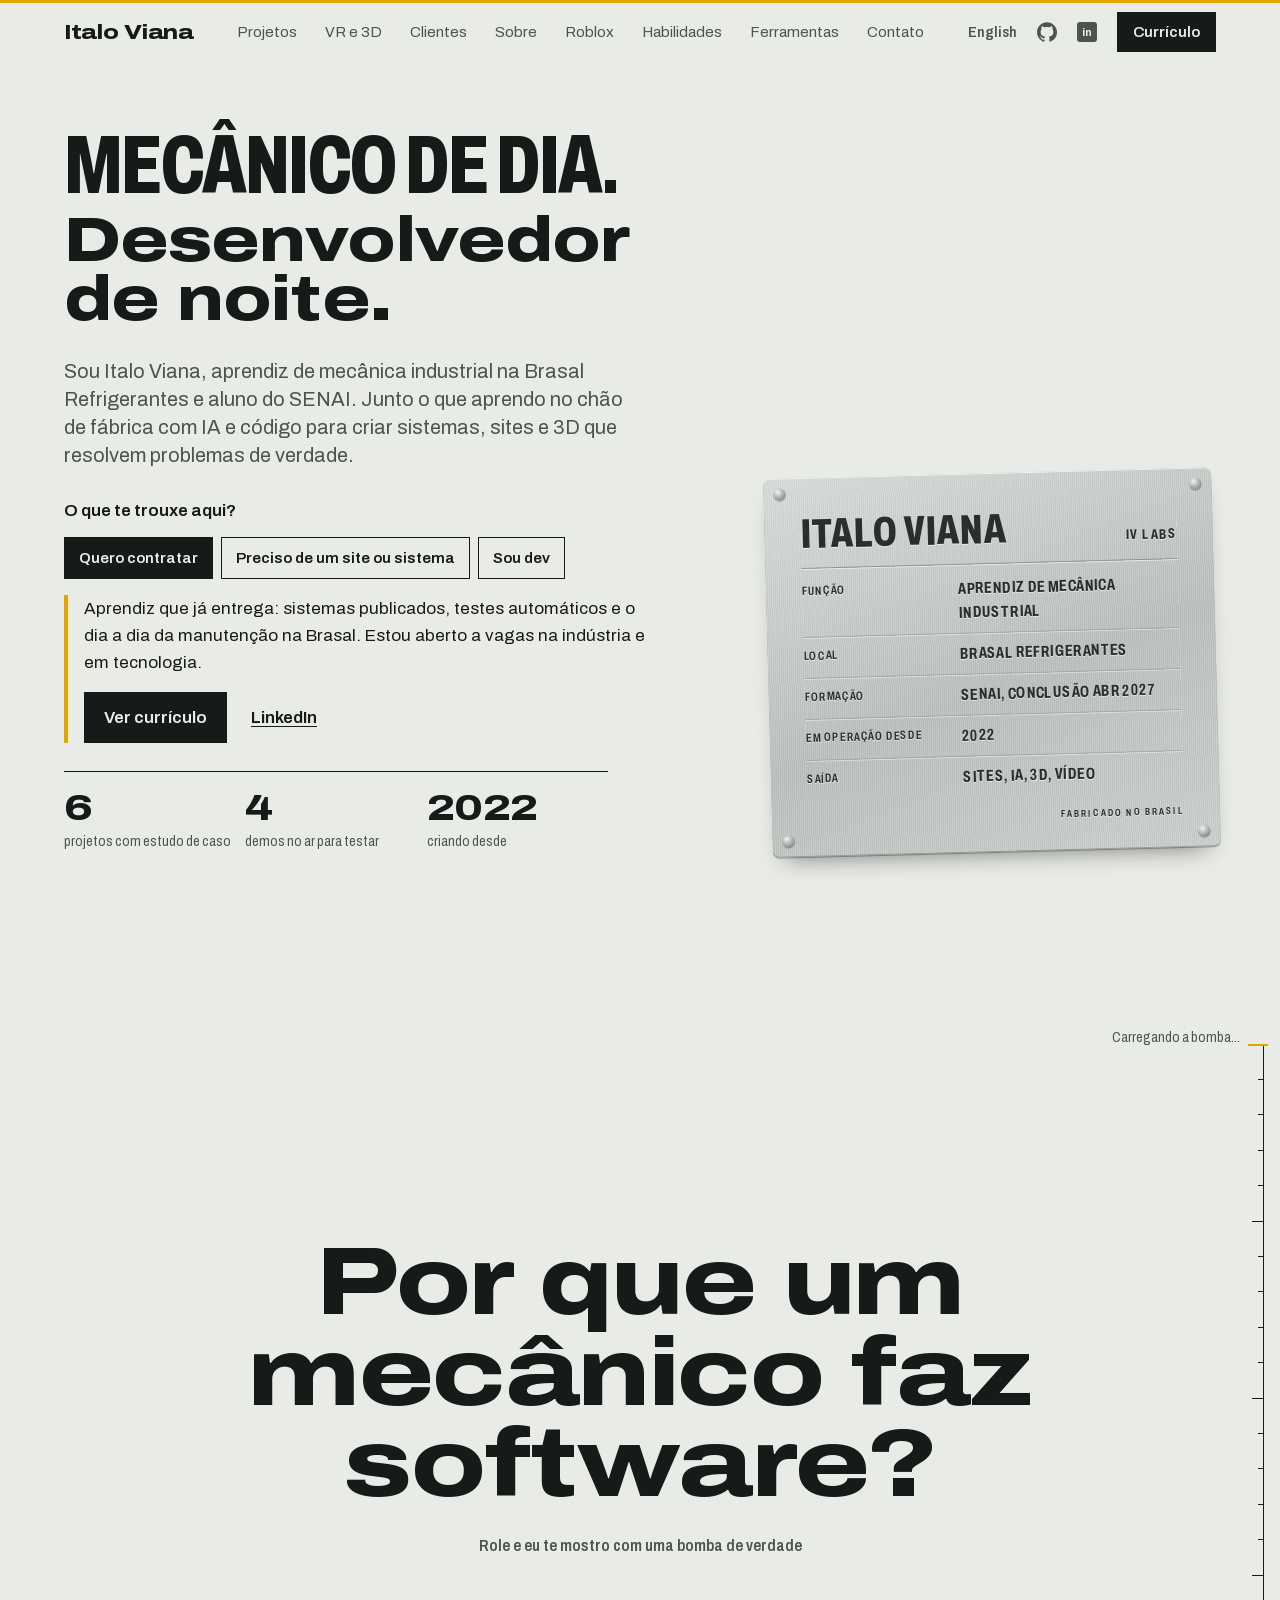
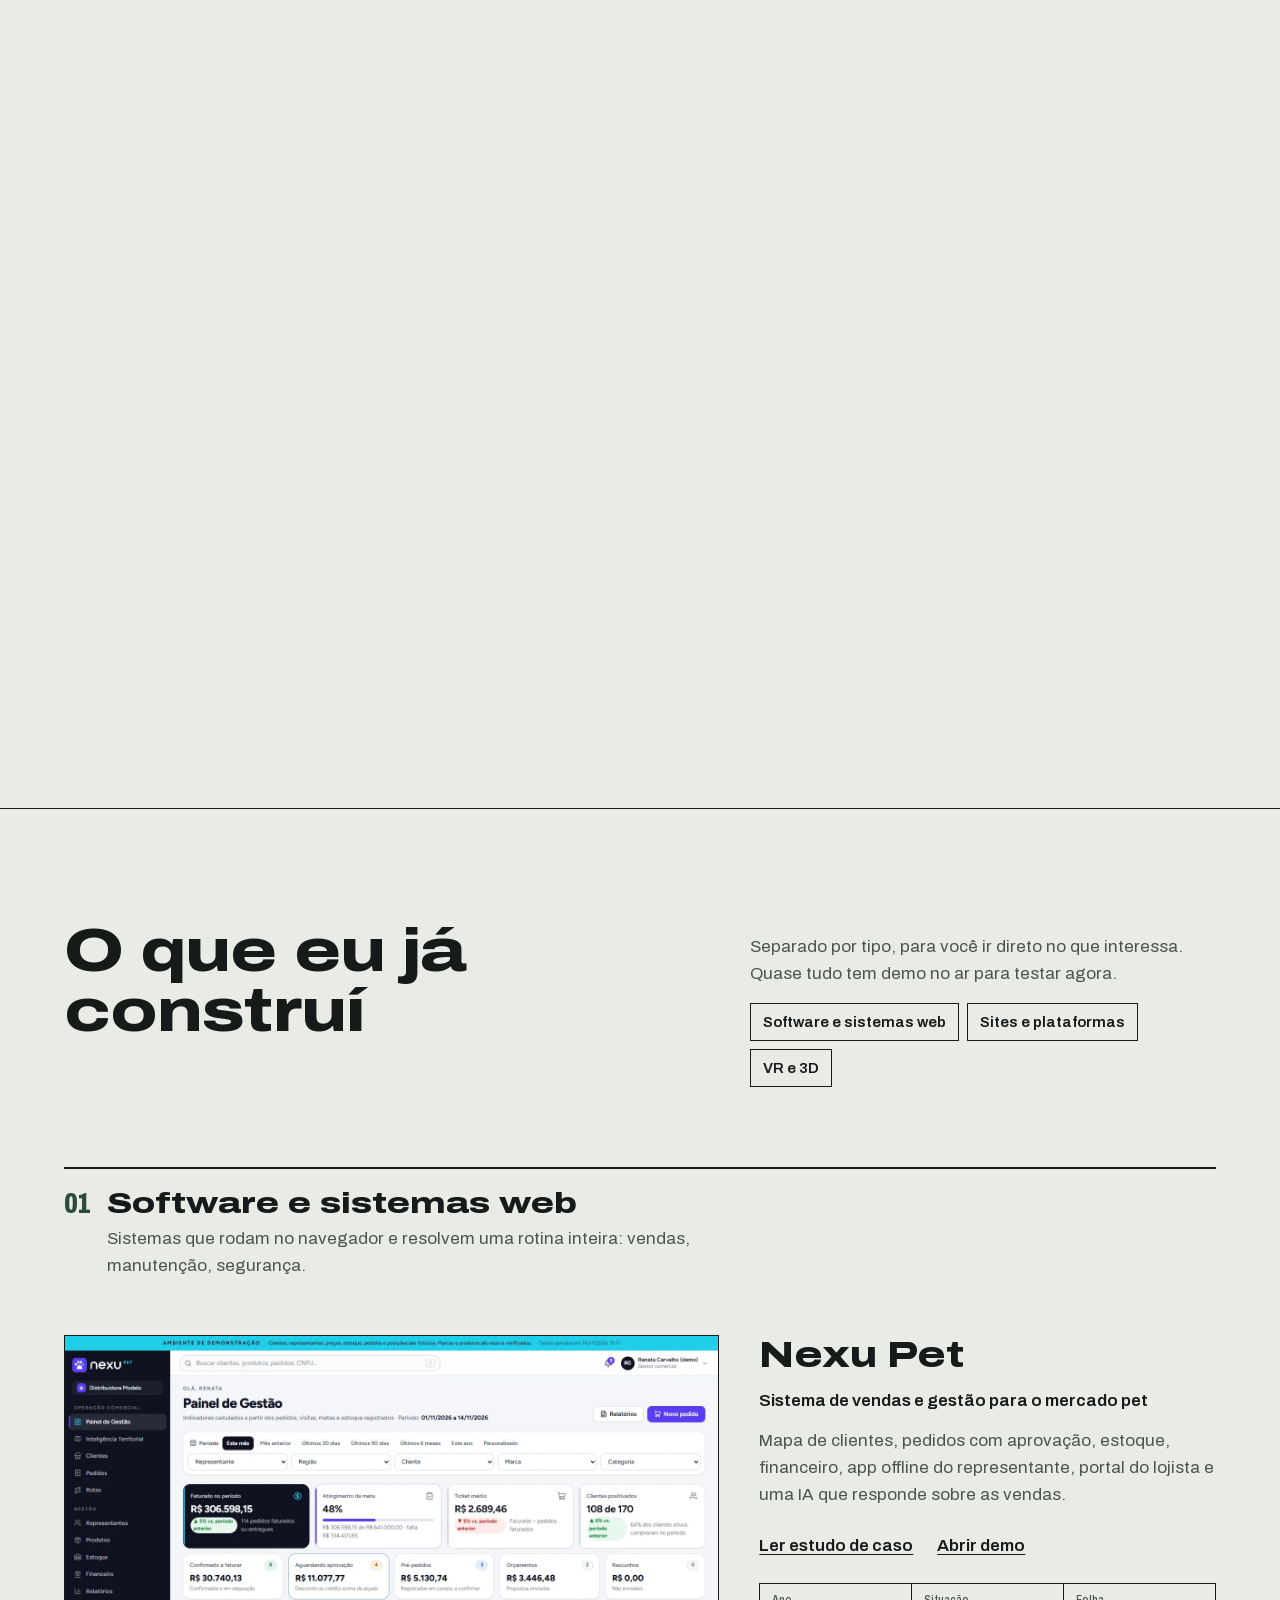
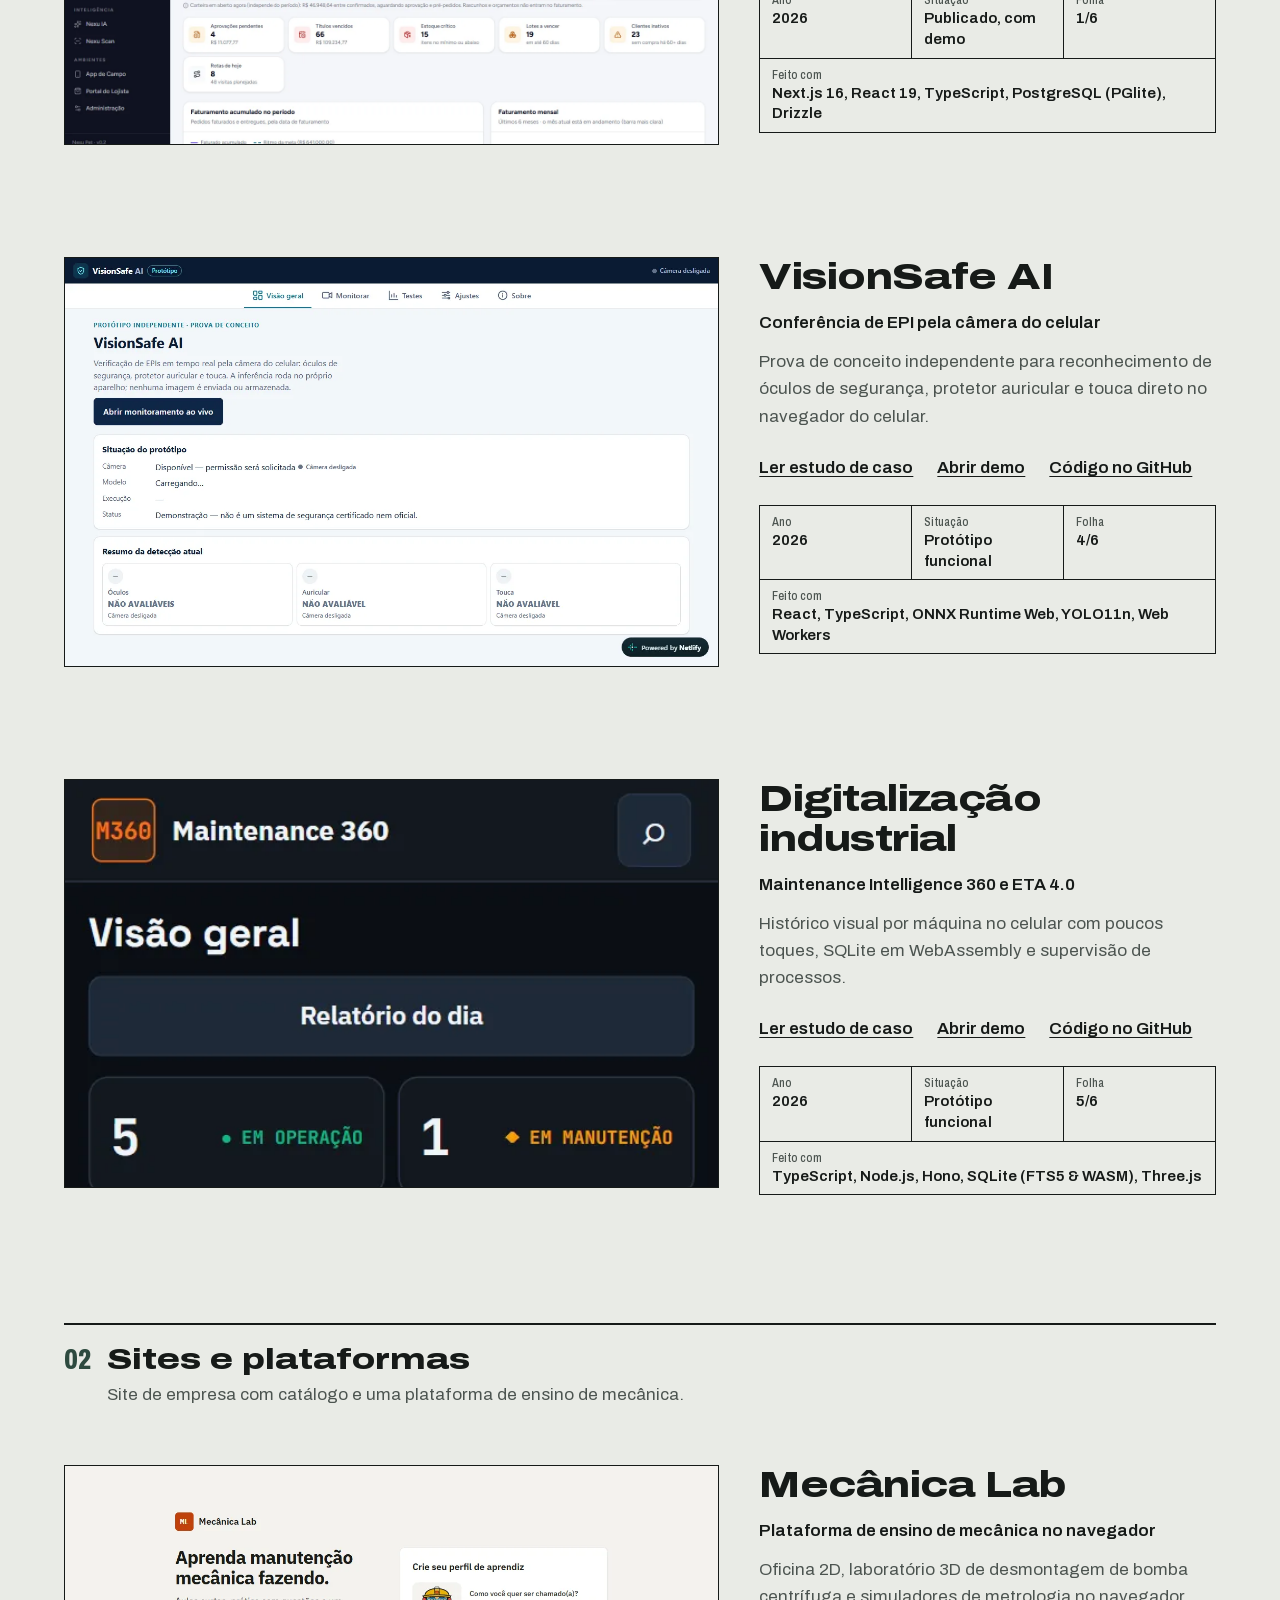
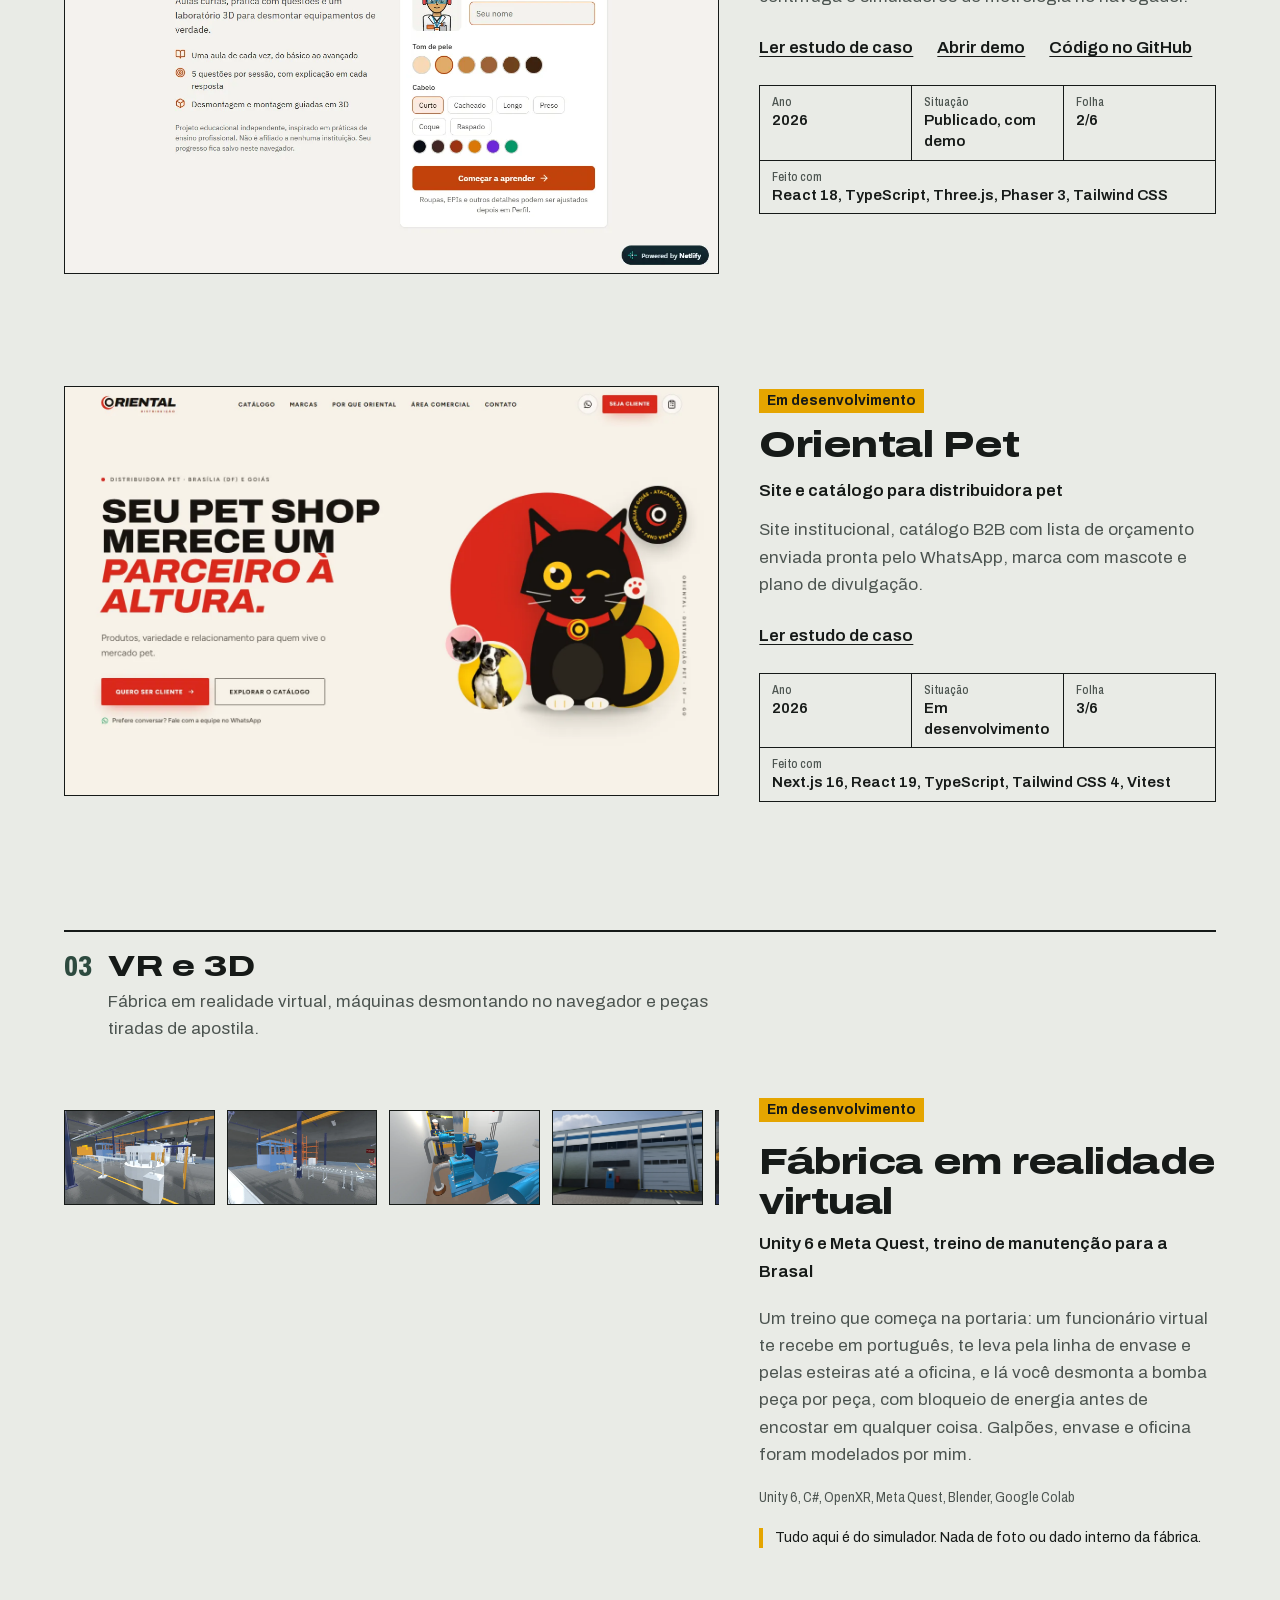
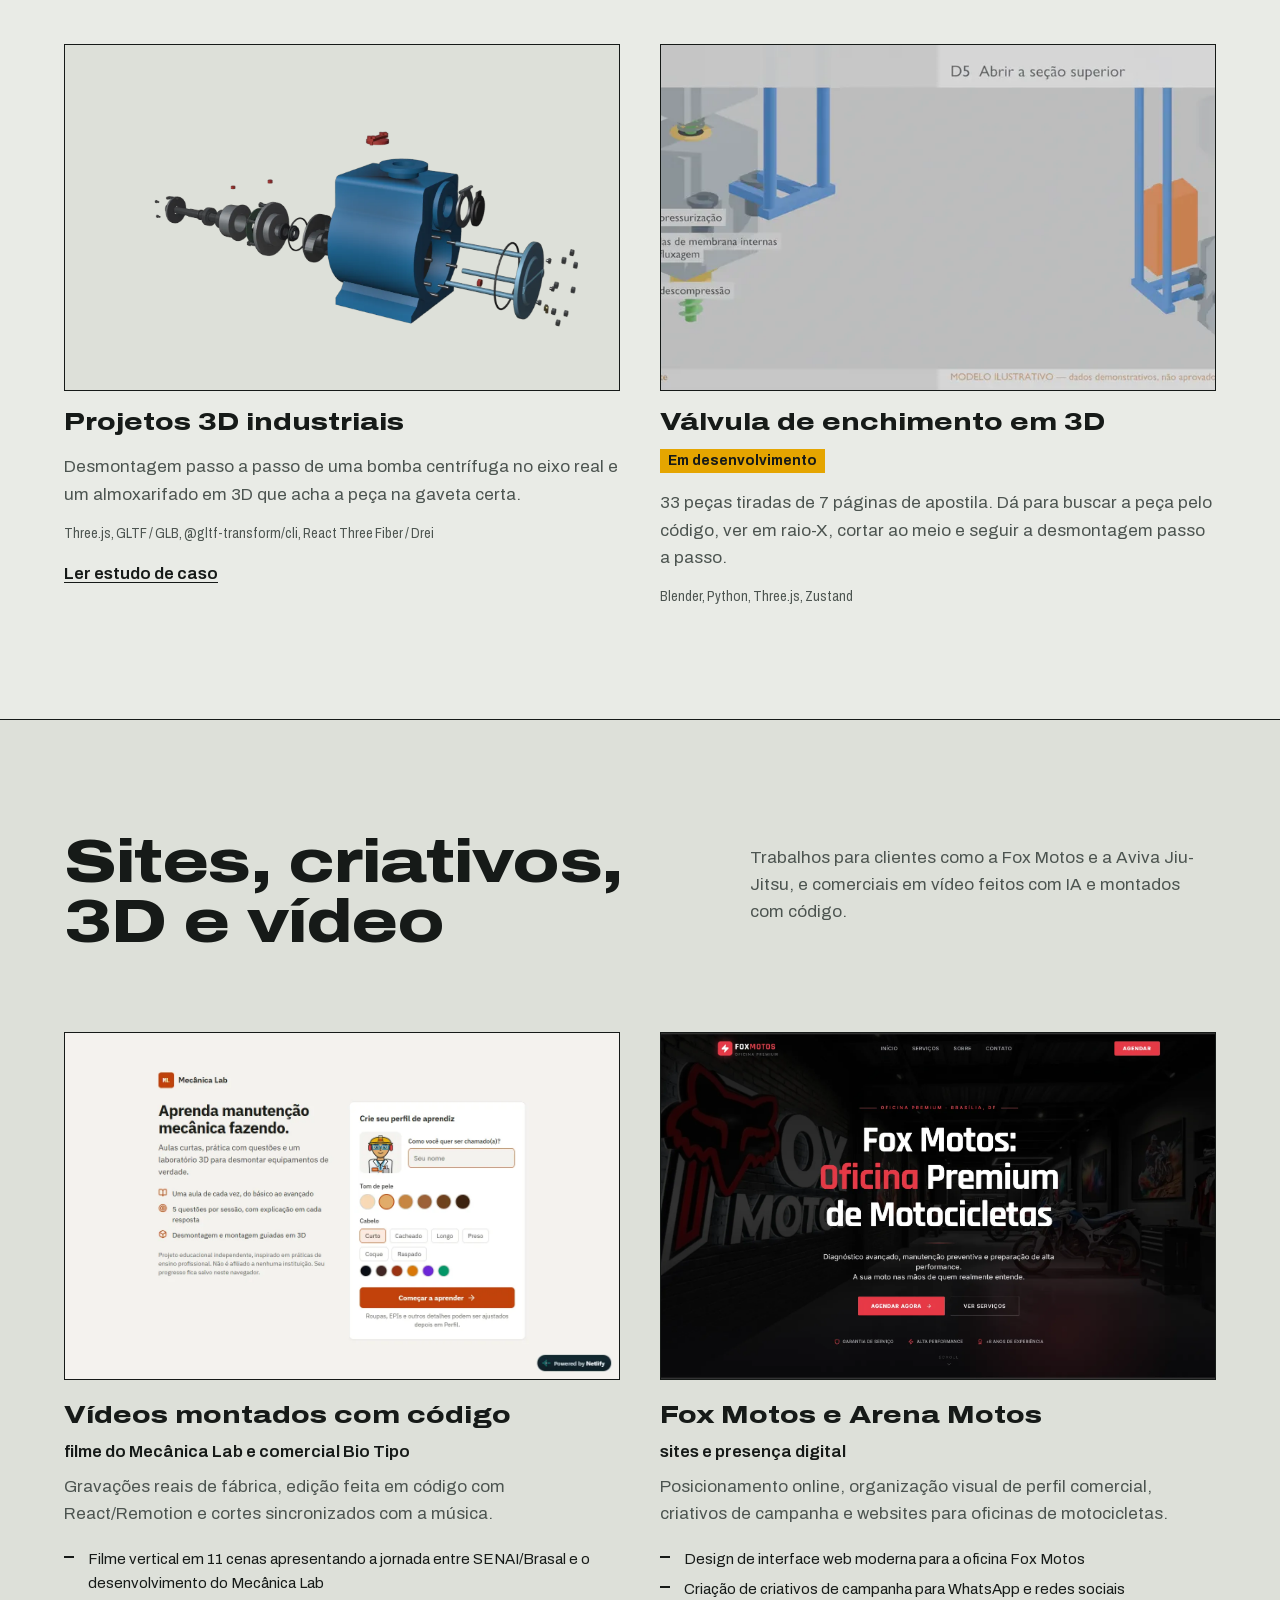
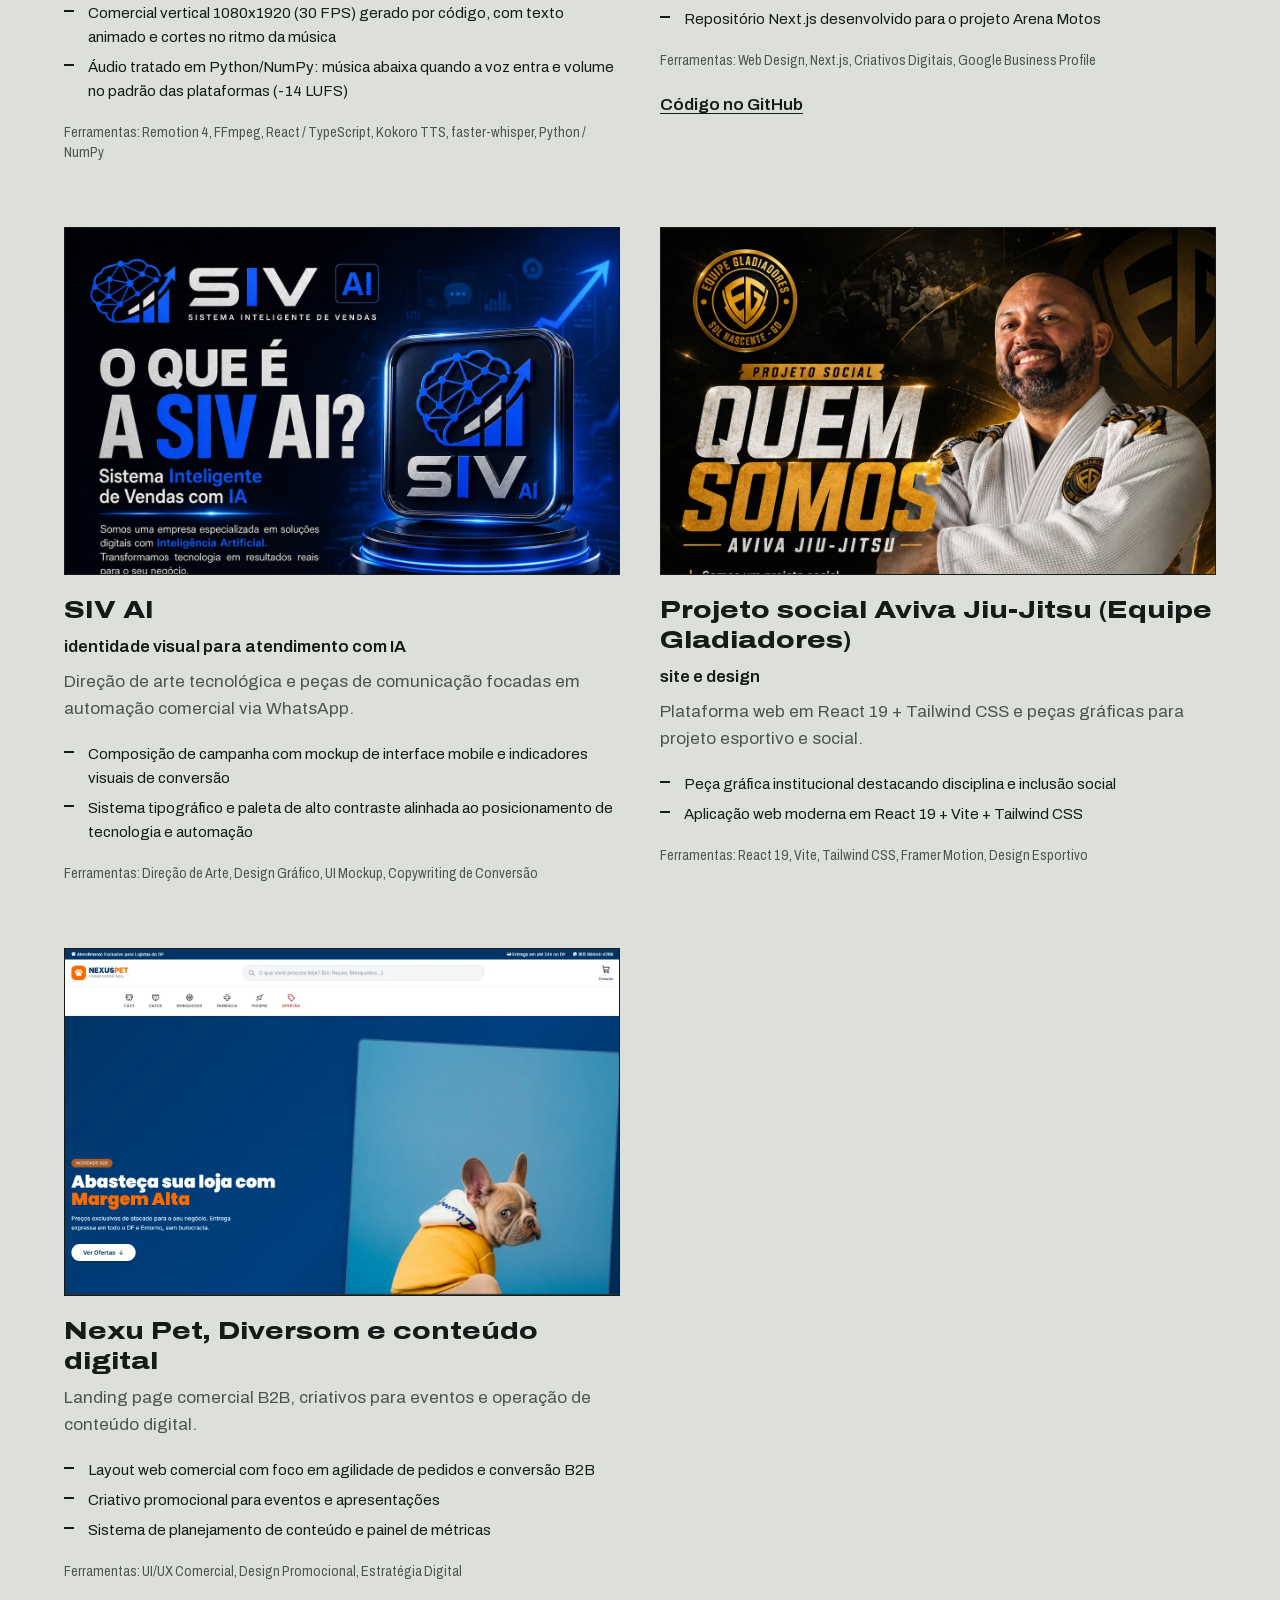
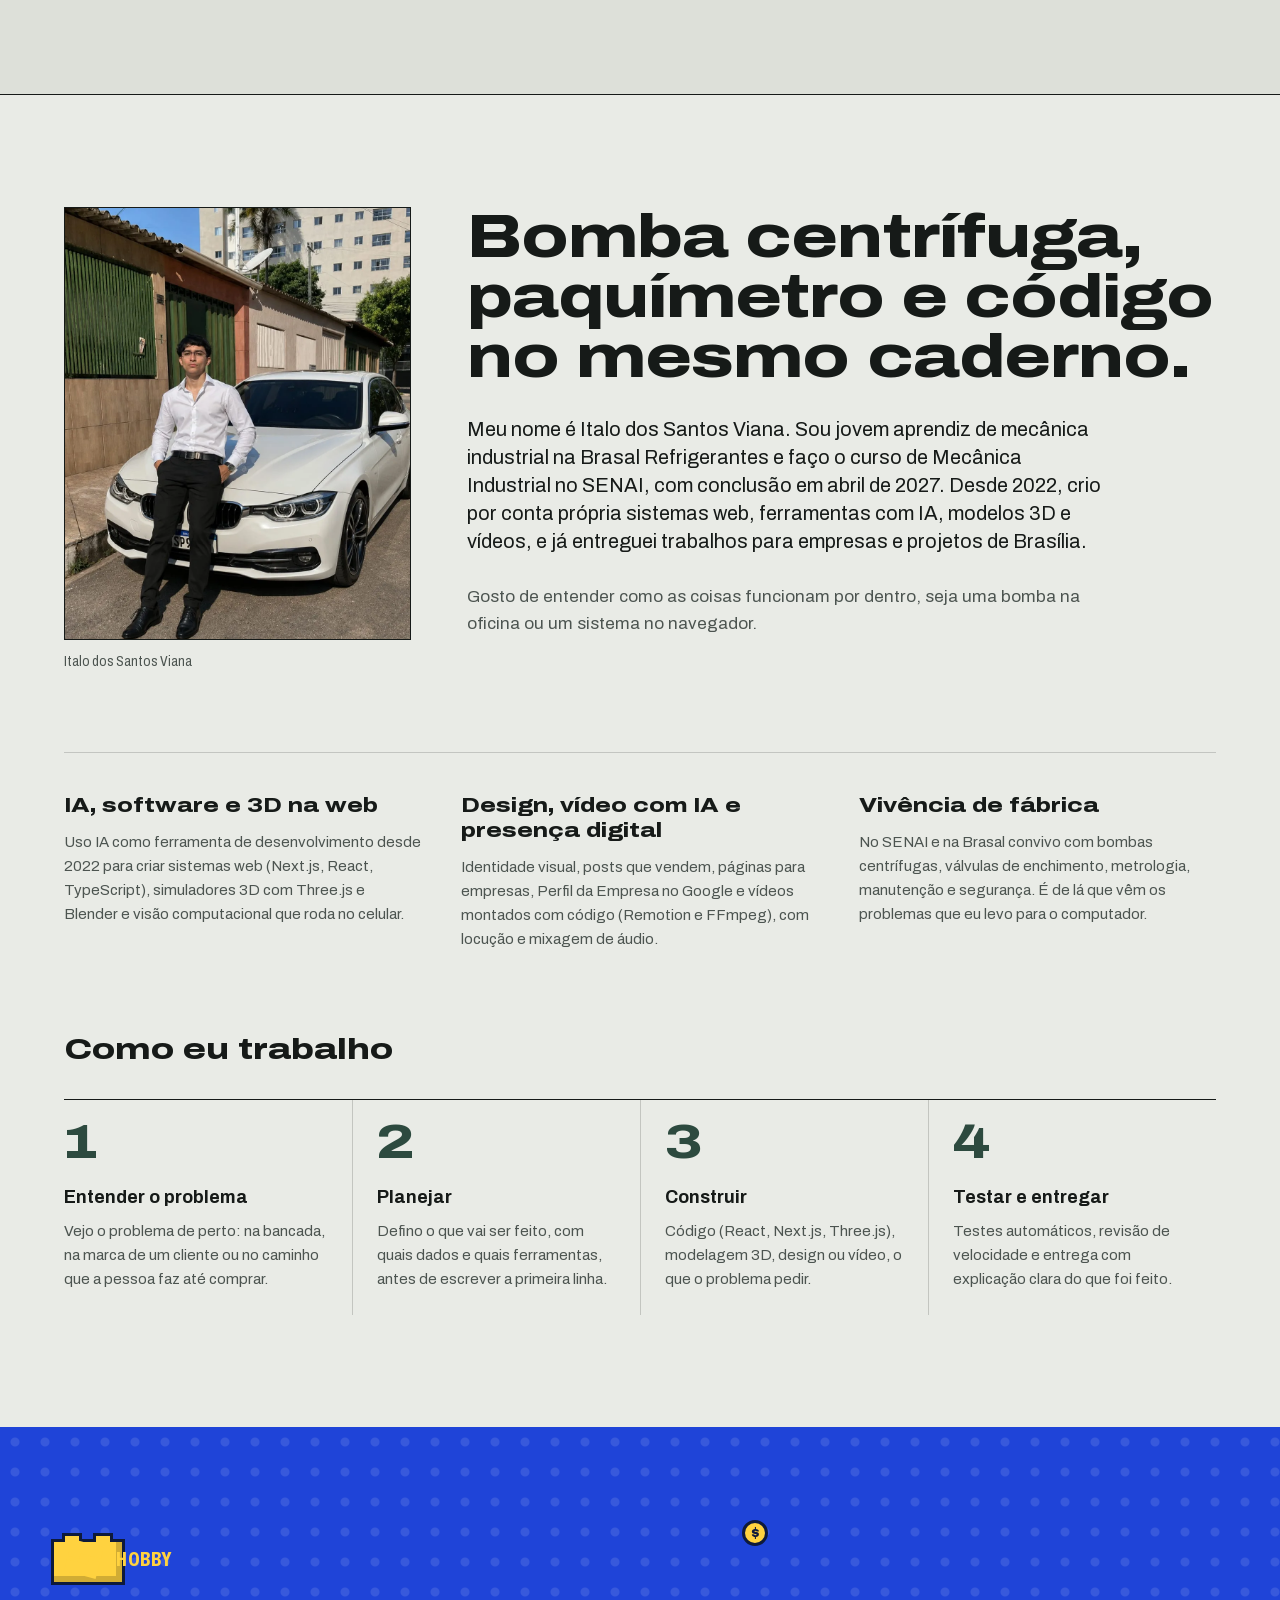
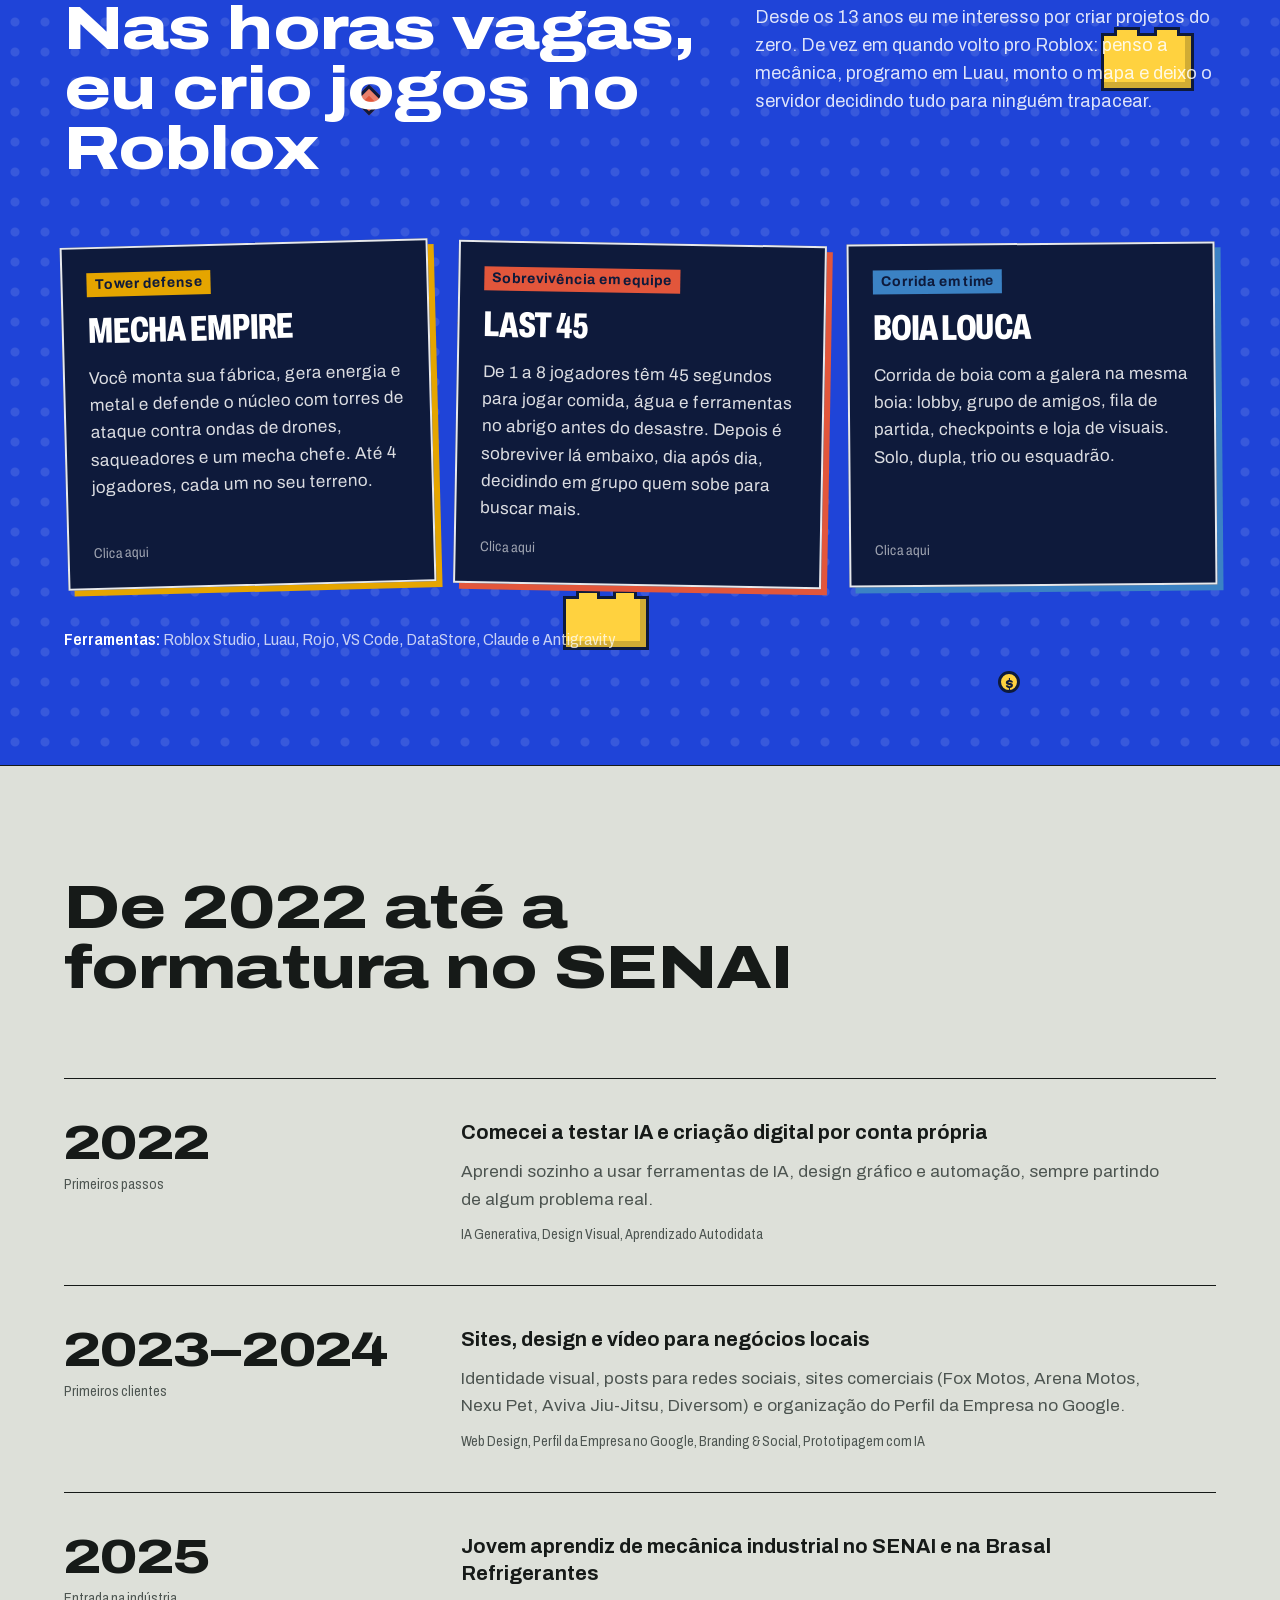
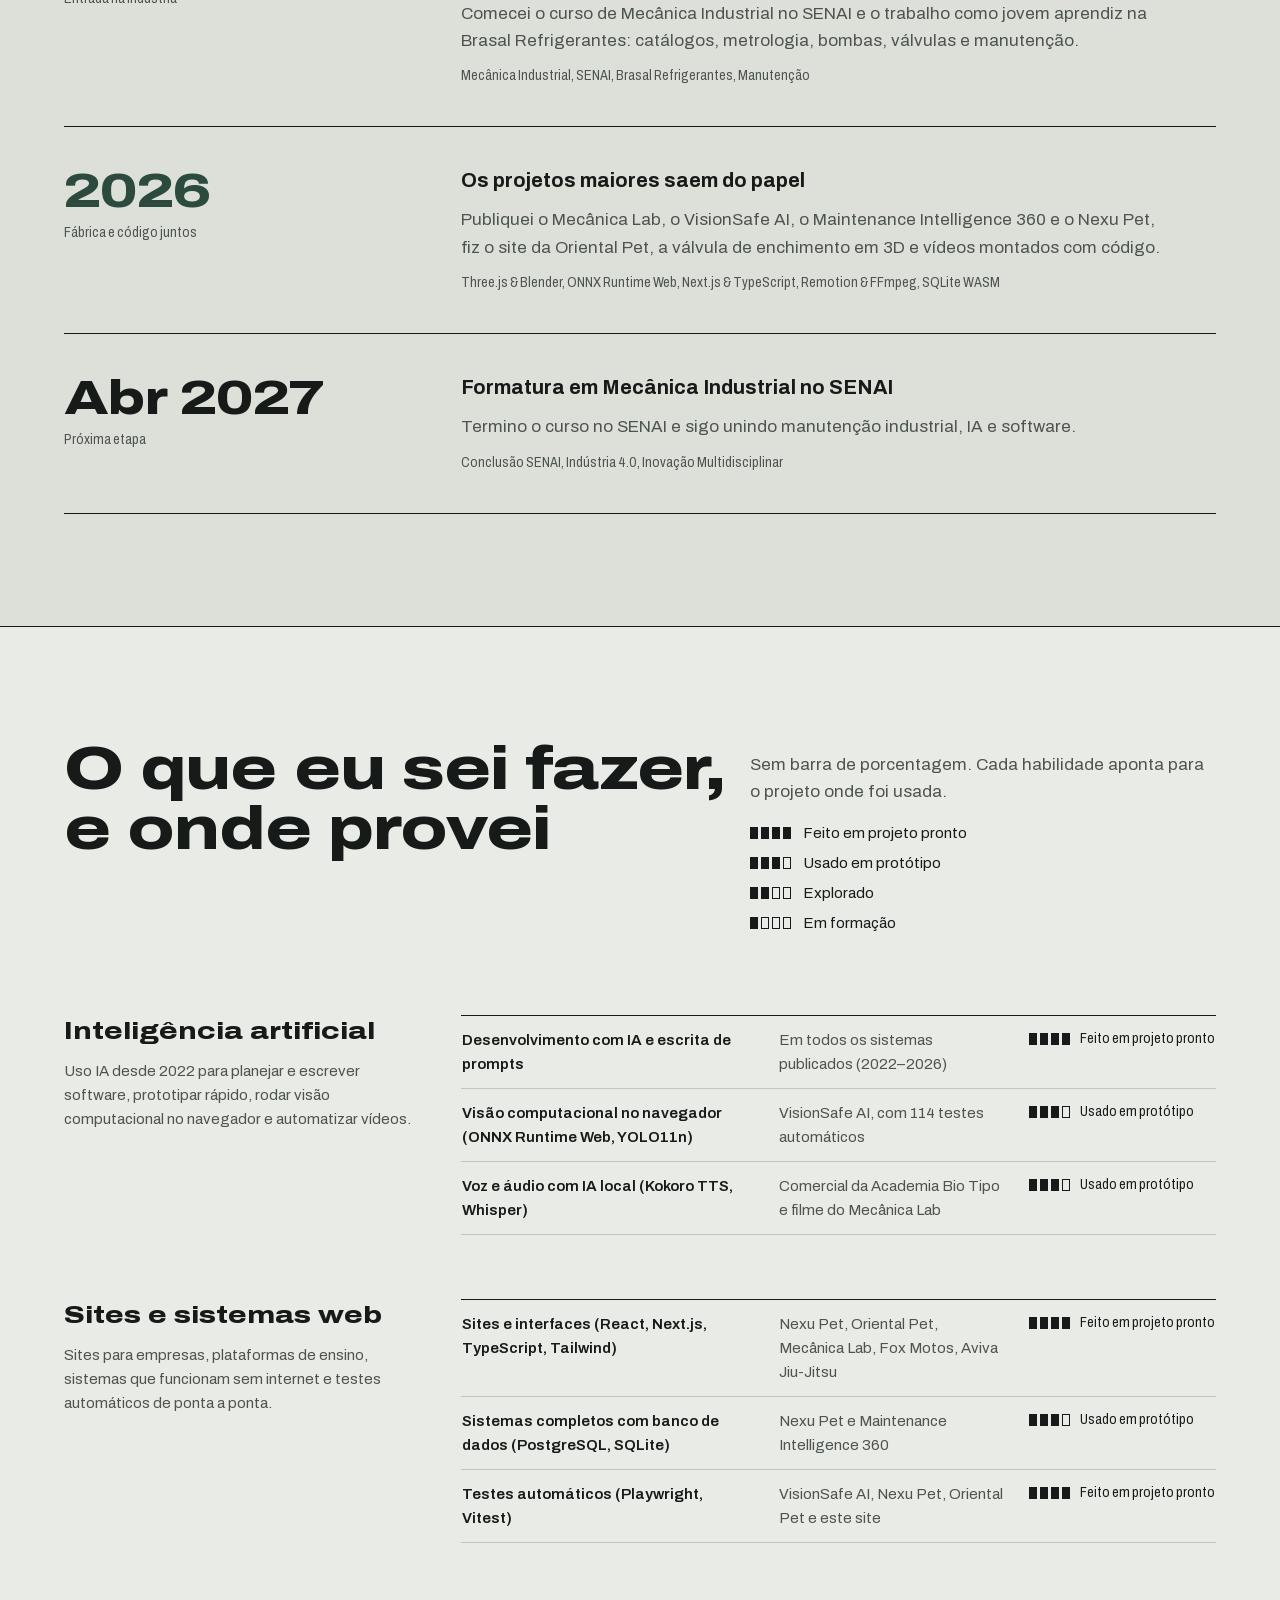
==== index.html @ 60bf9841 "Deploy updated site build" ====
<!DOCTYPE html><!--wz95c6F4EGuKxPForRuAi--><html lang="pt-BR" class="__variable_7347c0"><head><meta charSet="utf-8"/><meta name="viewport" content="width=device-width, initial-scale=1"/><link rel="stylesheet" href="/_next/static/css/90bb673c0cd36d2d.css" data-precedence="next"/><link rel="preload" as="script" fetchPriority="low" href="/_next/static/chunks/webpack-703e07dcef23033f.js"/><script src="/_next/static/chunks/4bd1b696-c023c6e3521b1417.js" async=""></script><script src="/_next/static/chunks/255-2005b055456c798b.js" async=""></script><script src="/_next/static/chunks/main-app-3931642fb47dfe8b.js" async=""></script><script src="/_next/static/chunks/619-ba102abea3e3d0e4.js" async=""></script><script src="/_next/static/chunks/977-298e4567cb476579.js" async=""></script><script src="/_next/static/chunks/751-5a8b7f997ed8f70d.js" async=""></script><script src="/_next/static/chunks/app/layout-9382f1e0d5095da2.js" async=""></script><script src="/_next/static/chunks/app/not-found-514bf6e9be1bebe1.js" async=""></script><script src="/_next/static/chunks/527-ffe8b170821d10bc.js" async=""></script><script src="/_next/static/chunks/101-3090c76a153515c5.js" async=""></script><script src="/_next/static/chunks/app/page-9afe7909604f0ca8.js" async=""></script><meta name="theme-color" content="#E9EBE6"/><title>Italo Viana | Mecânica industrial, sites, IA e 3D</title><meta name="description" content="Jovem aprendiz de mecânica industrial na Brasal Refrigerantes e aluno do SENAI. Faço sites, ferramentas com IA, modelos 3D e vídeos. Veja os projetos e fale comigo."/><meta name="author" content="Italo dos Santos Viana"/><meta name="keywords" content="Italo Viana,Italo dos Santos Viana,IV LABS,Mecânica Industrial,SENAI,Brasal Refrigerantes,Three.js,Inteligência Artificial,Visão Computacional,Mecânica Lab,VisionSafe AI,Maintenance Intelligence 360"/><meta name="creator" content="Italo dos Santos Viana"/><meta name="robots" content="index, follow"/><meta property="og:title" content="Italo Viana | Mecânico de dia. Desenvolvedor de noite."/><meta property="og:description" content="Aprendiz de mecânica industrial que faz sistemas, sites, ferramentas com IA e 3D para empresas."/><meta property="og:site_name" content="Italo Viana"/><meta property="og:locale" content="pt_BR"/><meta property="og:image:alt" content="Italo Viana: aprendo mecânica na fábrica e transformo o que vejo lá em software"/><meta property="og:image:type" content="image/png"/><meta property="og:image" content="https://italoviana.vercel.app/opengraph-image?8598667c0d716c56"/><meta property="og:image:width" content="1200"/><meta property="og:image:height" content="630"/><meta property="og:type" content="website"/><meta name="twitter:card" content="summary_large_image"/><meta name="twitter:title" content="Italo Viana"/><meta name="twitter:description" content="Aprendiz de mecânica industrial que faz sites, ferramentas com IA, modelos 3D e vídeos."/><meta name="twitter:image:alt" content="Italo Viana: aprendo mecânica na fábrica e transformo o que vejo lá em software"/><meta name="twitter:image:type" content="image/png"/><meta name="twitter:image" content="https://italoviana.vercel.app/opengraph-image?8598667c0d716c56"/><meta name="twitter:image:width" content="1200"/><meta name="twitter:image:height" content="630"/><link rel="icon" href="/icon?2bab8470f99845ff" type="image/png" sizes="32x32"/><script src="/_next/static/chunks/polyfills-42372ed130431b0a.js" noModule=""></script></head><body class="min-h-screen flex flex-col bg-paper text-ink antialiased"><div hidden=""><!--$--><!--/$--></div><script type="application/ld+json">{"@context":"https://schema.org","@type":"Person","name":"Italo dos Santos Viana","alternateName":"Italo Viana","jobTitle":"Jovem Aprendiz em Mecânica Industrial & Desenvolvedor de Projetos Independentes (IV LABS)","address":{"@type":"PostalAddress","addressCountry":"BR"},"sameAs":["https://www.linkedin.com/in/italo-viana-29924b376","https://github.com/italovienna-sketch"]}</script><a href="#main-content" class="sr-only focus:not-sr-only focus:fixed focus:top-4 focus:left-4 focus:z-[100] focus:px-4 focus:py-2 focus:bg-safety focus:text-ink focus:font-semibold">Pular para o conteúdo principal</a><div class="scroll-gauge" aria-hidden="true"></div><header class="fixed top-0 inset-x-0 z-50 no-print bg-paper transition-[border-color] duration-200 border-b border-transparent"><div class="max-w-page mx-auto px-5 sm:px-8 h-16 flex items-center justify-between gap-6"><a class="display text-lg sm:text-xl whitespace-nowrap" href="/">Italo Viana</a><nav aria-label="Navegação principal" class="hidden lg:flex items-center gap-5 xl:gap-7 text-[15px]"><a class="text-graphite hover:text-ink transition-colors" href="/#iv-labs">Projetos</a><a class="text-graphite hover:text-ink transition-colors" href="/#vr-3d">VR e 3D</a><a class="text-graphite hover:text-ink transition-colors" href="/#criativo">Clientes</a><a class="text-graphite hover:text-ink transition-colors" href="/#sobre">Sobre</a><a class="text-graphite hover:text-ink transition-colors" href="/#roblox">Roblox</a><a class="text-graphite hover:text-ink transition-colors" href="/#capacidades">Habilidades</a><a class="text-graphite hover:text-ink transition-colors" href="/#ferramentas">Ferramentas</a><a class="text-graphite hover:text-ink transition-colors" href="/#contato">Contato</a></nav><div class="hidden lg:flex items-center gap-5 text-[15px]"><button type="button" aria-label="Mudar idioma para Inglês" class="font-narrow font-semibold text-graphite hover:text-ink">English</button><a href="https://github.com/italovienna-sketch" target="_blank" rel="noopener noreferrer" aria-label="GitHub" title="GitHub" class="text-graphite hover:text-ink"><svg viewBox="0 0 24 24" aria-hidden="true" class="h-5 w-5 fill-current"><path d="M12 .297c-6.63 0-12 5.373-12 12 0 5.303 3.438 9.8 8.205 11.385.6.113.82-.258.82-.577 0-.285-.01-1.04-.015-2.04-3.338.724-4.042-1.61-4.042-1.61C4.422 18.07 3.633 17.7 3.633 17.7c-1.087-.744.084-.729.084-.729 1.205.084 1.838 1.236 1.838 1.236 1.07 1.835 2.809 1.305 3.495.998.108-.776.417-1.305.76-1.605-2.665-.3-5.466-1.332-5.466-5.93 0-1.31.465-2.38 1.235-3.22-.135-.303-.54-1.523.105-3.176 0 0 1.005-.322 3.3 1.23.96-.267 1.98-.399 3-.405 1.02.006 2.04.138 3 .405 2.28-1.552 3.285-1.23 3.285-1.23.645 1.653.24 2.873.12 3.176.765.84 1.23 1.91 1.23 3.22 0 4.61-2.805 5.625-5.475 5.92.42.36.81 1.096.81 2.22 0 1.606-.015 2.896-.015 3.286 0 .315.21.69.825.57C20.565 22.092 24 17.592 24 12.297c0-6.627-5.373-12-12-12"></path></svg></a><a href="https://www.linkedin.com/in/italo-viana-29924b376" target="_blank" rel="noopener noreferrer" aria-label="LinkedIn" title="LinkedIn" class="grid h-5 w-5 place-items-center rounded-[3px] bg-graphite hover:bg-ink text-paper font-bold text-[11px] leading-none">in</a><a class="px-4 py-2 bg-ink text-paper font-semibold hover:bg-machine transition-colors" href="/curriculo">Currículo</a></div><div class="flex lg:hidden items-center gap-4"><button type="button" aria-label="Mudar idioma para Inglês" class="font-narrow font-semibold text-sm text-graphite">EN</button><button type="button" aria-expanded="false" aria-label="Abrir menu" class="p-2 -mr-2"><svg xmlns="http://www.w3.org/2000/svg" width="24" height="24" viewBox="0 0 24 24" fill="none" stroke="currentColor" stroke-width="2" stroke-linecap="round" stroke-linejoin="round" class="lucide lucide-menu w-6 h-6"><line x1="4" x2="20" y1="12" y2="12"></line><line x1="4" x2="20" y1="6" y2="6"></line><line x1="4" x2="20" y1="18" y2="18"></line></svg></button></div></div></header><main id="main-content" class="flex-1"><section id="hero" aria-labelledby="hero-heading" class="pt-24 pb-16 sm:pt-32 sm:pb-24"><div class="max-w-page mx-auto px-5 sm:px-8 grid grid-cols-1 lg:grid-cols-12 gap-12 lg:gap-10 items-end"><div class="lg:col-span-7 space-y-7"><h1 id="hero-heading" class="elastic text-ink"><span class="sr-only">Mecânico de dia. Desenvolvedor de noite.</span><span aria-hidden="true" class="block font-stamp font-extrabold uppercase leading-[0.9] text-[3rem] sm:text-[4.6rem] lg:text-[5.2rem] tracking-tight"><span class="inline-block whitespace-nowrap"><span data-l="" data-base="68" data-peak="100">M</span><span data-l="" data-base="68" data-peak="100">e</span><span data-l="" data-base="68" data-peak="100">c</span><span data-l="" data-base="68" data-peak="100">â</span><span data-l="" data-base="68" data-peak="100">n</span><span data-l="" data-base="68" data-peak="100">i</span><span data-l="" data-base="68" data-peak="100">c</span><span data-l="" data-base="68" data-peak="100">o</span></span> <span class="inline-block whitespace-nowrap"><span data-l="" data-base="68" data-peak="100">d</span><span data-l="" data-base="68" data-peak="100">e</span></span> <span class="inline-block whitespace-nowrap"><span data-l="" data-base="68" data-peak="100">d</span><span data-l="" data-base="68" data-peak="100">i</span><span data-l="" data-base="68" data-peak="100">a</span><span data-l="" data-base="68" data-peak="100">.</span></span></span><span aria-hidden="true" class="block display text-[1.95rem] min-[400px]:text-[2.2rem] sm:text-[3.6rem] lg:text-[3.9rem] mt-2"><span class="inline-block whitespace-nowrap"><span data-l="" data-base="125" data-peak="80">D</span><span data-l="" data-base="125" data-peak="80">e</span><span data-l="" data-base="125" data-peak="80">s</span><span data-l="" data-base="125" data-peak="80">e</span><span data-l="" data-base="125" data-peak="80">n</span><span data-l="" data-base="125" data-peak="80">v</span><span data-l="" data-base="125" data-peak="80">o</span><span data-l="" data-base="125" data-peak="80">l</span><span data-l="" data-base="125" data-peak="80">v</span><span data-l="" data-base="125" data-peak="80">e</span><span data-l="" data-base="125" data-peak="80">d</span><span data-l="" data-base="125" data-peak="80">o</span><span data-l="" data-base="125" data-peak="80">r</span></span> <span class="inline-block whitespace-nowrap"><span data-l="" data-base="125" data-peak="80">d</span><span data-l="" data-base="125" data-peak="80">e</span></span> <span class="inline-block whitespace-nowrap"><span data-l="" data-base="125" data-peak="80">n</span><span data-l="" data-base="125" data-peak="80">o</span><span data-l="" data-base="125" data-peak="80">i</span><span data-l="" data-base="125" data-peak="80">t</span><span data-l="" data-base="125" data-peak="80">e</span><span data-l="" data-base="125" data-peak="80">.</span></span></span></h1><p class="text-lg sm:text-xl text-graphite max-w-[36rem]">Sou Italo Viana, aprendiz de mecânica industrial na Brasal Refrigerantes e aluno do SENAI. Junto o que aprendo no chão de fábrica com IA e código para criar sistemas, sites e 3D que resolvem problemas de verdade.</p><div><p id="audience-label" class="font-semibold mb-3">O que te trouxe aqui?</p><div role="tablist" aria-labelledby="audience-label" class="flex flex-wrap gap-2"><button type="button" role="tab" id="aud-tab-hire" aria-selected="true" aria-controls="aud-panel" tabindex="0" class="px-3.5 py-2 border border-ink text-[15px] font-semibold transition-colors bg-ink text-paper">Quero contratar</button><button type="button" role="tab" id="aud-tab-build" aria-selected="false" aria-controls="aud-panel" tabindex="-1" class="px-3.5 py-2 border border-ink text-[15px] font-semibold transition-colors hover:bg-paper-2">Preciso de um site ou sistema</button><button type="button" role="tab" id="aud-tab-dev" aria-selected="false" aria-controls="aud-panel" tabindex="-1" class="px-3.5 py-2 border border-ink text-[15px] font-semibold transition-colors hover:bg-paper-2">Sou dev</button></div><div id="aud-panel" role="tabpanel" aria-labelledby="aud-tab-hire" class="mt-4 border-l-4 border-safety pl-4 animate-fadeIn"><p class="max-w-[36rem]">Aprendiz que já entrega: sistemas publicados, testes automáticos e o dia a dia da manutenção na Brasal. Estou aberto a vagas na indústria e em tecnologia.</p><div class="mt-4 flex flex-wrap items-center gap-x-6 gap-y-3"><a href="/curriculo" class="px-5 py-3 bg-ink text-paper font-semibold hover:bg-machine transition-colors">Ver currículo</a><a href="https://www.linkedin.com/in/italo-viana-29924b376" target="_blank" rel="noopener noreferrer" class="link font-semibold">LinkedIn</a></div></div></div><dl class="grid grid-cols-3 max-w-[34rem] border-t border-ink pt-4"><div class="pr-3"><dt class="sr-only">projetos com estudo de caso</dt><dd class="display text-3xl sm:text-4xl">6</dd><dd class="font-narrow text-sm text-graphite leading-snug mt-1">projetos com estudo de caso</dd></div><div class="pr-3"><dt class="sr-only">demos no ar para testar</dt><dd class="display text-3xl sm:text-4xl">4</dd><dd class="font-narrow text-sm text-graphite leading-snug mt-1">demos no ar para testar</dd></div><div class="pr-3"><dt class="sr-only">criando desde</dt><dd class="display text-3xl sm:text-4xl">2022</dd><dd class="font-narrow text-sm text-graphite leading-snug mt-1">criando desde</dd></div></dl></div><div class="lg:col-span-5 max-w-md w-full lg:justify-self-end pt-40 lg:pt-0"><div class="animate-plate relative"><div class="absolute right-2 bottom-[calc(100%-8px)] h-[190px] w-[175px] sm:h-[220px] sm:w-[200px] z-10"><div class="relative h-full w-full [&amp;&gt;canvas]:block"><p role="status" aria-live="polite" class="absolute bottom-[62%] right-[78%] w-44 sm:w-56 bg-paper border border-ink px-3 py-2 text-sm font-semibold leading-snug transition-opacity duration-200 opacity-0 pointer-events-none"><span aria-hidden="true" class="absolute -right-[7px] bottom-3 h-3 w-3 rotate-45 border-r border-t border-ink bg-paper"></span></p></div></div><div class="nameplate px-6 pt-7 pb-6 sm:px-9 sm:pt-9 sm:pb-7" role="img" aria-label="Placa de identificação: Italo Viana, aprendiz de mecânica industrial na Brasal Refrigerantes, SENAI com conclusão em abril de 2027, fazendo projetos desde 2022."><span class="rivet top-2.5 left-2.5"></span><span class="rivet top-2.5 right-2.5"></span><span class="rivet bottom-2.5 left-2.5"></span><span class="rivet bottom-2.5 right-2.5"></span><div class="engraved uppercase" aria-hidden="true"><div class="flex items-baseline justify-between gap-4 pb-3 border-b border-[#8f9692] shadow-[0_1px_0_rgba(255,255,255,0.6)]"><span class="font-stamp font-extrabold text-[2.1rem] sm:text-[2.6rem] leading-none tracking-wide">Italo Viana</span><span class="font-stamp font-bold text-sm tracking-widest">IV Labs</span></div><dl class="pt-1"><div class="grid grid-cols-[7.5rem_1fr] sm:grid-cols-[9rem_1fr] gap-3 py-2 border-b border-[#a3a9a6] shadow-[0_1px_0_rgba(255,255,255,0.45)] last:border-0 last:shadow-none"><dt class="font-stamp text-[11px] sm:text-xs font-semibold tracking-wider pt-0.5">Função</dt><dd class="font-stamp text-sm sm:text-base font-bold tracking-wide">Aprendiz de mecânica industrial</dd></div><div class="grid grid-cols-[7.5rem_1fr] sm:grid-cols-[9rem_1fr] gap-3 py-2 border-b border-[#a3a9a6] shadow-[0_1px_0_rgba(255,255,255,0.45)] last:border-0 last:shadow-none"><dt class="font-stamp text-[11px] sm:text-xs font-semibold tracking-wider pt-0.5">Local</dt><dd class="font-stamp text-sm sm:text-base font-bold tracking-wide">Brasal Refrigerantes</dd></div><div class="grid grid-cols-[7.5rem_1fr] sm:grid-cols-[9rem_1fr] gap-3 py-2 border-b border-[#a3a9a6] shadow-[0_1px_0_rgba(255,255,255,0.45)] last:border-0 last:shadow-none"><dt class="font-stamp text-[11px] sm:text-xs font-semibold tracking-wider pt-0.5">Formação</dt><dd class="font-stamp text-sm sm:text-base font-bold tracking-wide">SENAI, conclusão abr 2027</dd></div><div class="grid grid-cols-[7.5rem_1fr] sm:grid-cols-[9rem_1fr] gap-3 py-2 border-b border-[#a3a9a6] shadow-[0_1px_0_rgba(255,255,255,0.45)] last:border-0 last:shadow-none"><dt class="font-stamp text-[11px] sm:text-xs font-semibold tracking-wider pt-0.5">Em operação desde</dt><dd class="font-stamp text-sm sm:text-base font-bold tracking-wide">2022</dd></div><div class="grid grid-cols-[7.5rem_1fr] sm:grid-cols-[9rem_1fr] gap-3 py-2 border-b border-[#a3a9a6] shadow-[0_1px_0_rgba(255,255,255,0.45)] last:border-0 last:shadow-none"><dt class="font-stamp text-[11px] sm:text-xs font-semibold tracking-wider pt-0.5">Saída</dt><dd class="font-stamp text-sm sm:text-base font-bold tracking-wide">Sites, IA, 3D, vídeo</dd></div></dl><div class="pt-3 font-stamp text-[10px] font-semibold tracking-[0.2em] text-right">Fabricado no Brasil</div></div></div></div></div></div></section><section id="inicio" aria-labelledby="story-heading" class="relative" style="height:340svh"><div class="sticky top-0 h-[100svh] w-full overflow-hidden"><div aria-hidden="true" class="absolute inset-3 sm:inset-6 border border-ink opacity-0 bg-[linear-gradient(rgba(22,26,24,0.07)_1px,transparent_1px),linear-gradient(90deg,rgba(22,26,24,0.07)_1px,transparent_1px)] bg-[size:28px_28px]"></div><div class="absolute inset-0 flex flex-col items-center justify-center px-5 text-center pointer-events-none select-none z-20 origin-center"><h2 id="story-heading" class="display text-[12vw] sm:text-[7.5vw] max-w-[14ch]">Por que um mecânico faz software?</h2><span class="mt-6 font-narrow font-semibold text-sm sm:text-base text-graphite">Role e eu te mostro com uma bomba de verdade</span></div><div aria-hidden="true" class="absolute inset-0 z-10 [&amp;&gt;canvas]:block"></div><div aria-hidden="true" class="group absolute inset-0 z-20 pointer-events-none"><div class="absolute left-0 top-0 invisible"><span class="absolute -left-1 -top-1 h-2 w-2 rounded-full bg-safety ring-2 ring-ink"></span><span class="absolute bg-ink left-0 bottom-0 h-10 w-px group-data-[portrait=true]:bottom-auto group-data-[portrait=true]:top-0 group-data-[portrait=true]:h-px group-data-[portrait=true]:w-8"></span><span class="absolute whitespace-nowrap bg-paper px-1.5 py-0.5 border border-ink text-xs sm:text-sm font-semibold left-1.5 bottom-8 group-data-[portrait=true]:bottom-auto group-data-[portrait=true]:left-8 group-data-[portrait=true]:top-0 group-data-[portrait=true]:-translate-y-1/2">Carcaça voluta</span></div><div class="absolute left-0 top-0 invisible"><span class="absolute -left-1 -top-1 h-2 w-2 rounded-full bg-safety ring-2 ring-ink"></span><span class="absolute bg-ink left-0 top-0 h-10 w-px group-data-[portrait=true]:top-0 group-data-[portrait=true]:right-0 group-data-[portrait=true]:left-auto group-data-[portrait=true]:h-px group-data-[portrait=true]:w-8"></span><span class="absolute whitespace-nowrap bg-paper px-1.5 py-0.5 border border-ink text-xs sm:text-sm font-semibold left-1.5 top-8 group-data-[portrait=true]:left-auto group-data-[portrait=true]:right-8 group-data-[portrait=true]:top-0 group-data-[portrait=true]:-translate-y-1/2">Rotor</span></div><div class="absolute left-0 top-0 invisible"><span class="absolute -left-1 -top-1 h-2 w-2 rounded-full bg-safety ring-2 ring-ink"></span><span class="absolute bg-ink left-0 bottom-0 h-10 w-px group-data-[portrait=true]:bottom-auto group-data-[portrait=true]:top-0 group-data-[portrait=true]:h-px group-data-[portrait=true]:w-8"></span><span class="absolute whitespace-nowrap bg-paper px-1.5 py-0.5 border border-ink text-xs sm:text-sm font-semibold left-1.5 bottom-8 group-data-[portrait=true]:bottom-auto group-data-[portrait=true]:left-8 group-data-[portrait=true]:top-0 group-data-[portrait=true]:-translate-y-1/2">Selo mecânico</span></div><div class="absolute left-0 top-0 invisible"><span class="absolute -left-1 -top-1 h-2 w-2 rounded-full bg-safety ring-2 ring-ink"></span><span class="absolute bg-ink left-0 top-0 h-10 w-px group-data-[portrait=true]:top-0 group-data-[portrait=true]:right-0 group-data-[portrait=true]:left-auto group-data-[portrait=true]:h-px group-data-[portrait=true]:w-8"></span><span class="absolute whitespace-nowrap bg-paper px-1.5 py-0.5 border border-ink text-xs sm:text-sm font-semibold left-1.5 top-8 group-data-[portrait=true]:left-auto group-data-[portrait=true]:right-8 group-data-[portrait=true]:top-0 group-data-[portrait=true]:-translate-y-1/2">Cavalete de mancal</span></div><div class="absolute left-0 top-0 invisible"><span class="absolute -left-1 -top-1 h-2 w-2 rounded-full bg-safety ring-2 ring-ink"></span><span class="absolute bg-ink left-0 bottom-0 h-10 w-px group-data-[portrait=true]:bottom-auto group-data-[portrait=true]:top-0 group-data-[portrait=true]:h-px group-data-[portrait=true]:w-8"></span><span class="absolute whitespace-nowrap bg-paper px-1.5 py-0.5 border border-ink text-xs sm:text-sm font-semibold left-1.5 bottom-8 group-data-[portrait=true]:bottom-auto group-data-[portrait=true]:left-8 group-data-[portrait=true]:top-0 group-data-[portrait=true]:-translate-y-1/2">Eixo</span></div><div class="absolute left-0 top-0 invisible"><span class="absolute -left-1 -top-1 h-2 w-2 rounded-full bg-safety ring-2 ring-ink"></span><span class="absolute bg-ink left-0 top-0 h-10 w-px group-data-[portrait=true]:top-0 group-data-[portrait=true]:right-0 group-data-[portrait=true]:left-auto group-data-[portrait=true]:h-px group-data-[portrait=true]:w-8"></span><span class="absolute whitespace-nowrap bg-paper px-1.5 py-0.5 border border-ink text-xs sm:text-sm font-semibold left-1.5 top-8 group-data-[portrait=true]:left-auto group-data-[portrait=true]:right-8 group-data-[portrait=true]:top-0 group-data-[portrait=true]:-translate-y-1/2">Cubo do acoplamento</span></div></div><div class="absolute z-30 left-5 right-5 bottom-6 sm:left-10 sm:bottom-10 sm:right-auto sm:w-[30rem]"><p class="absolute bottom-0 left-0 right-0 invisible bg-paper border-l-4 border-safety px-4 py-3 font-wide font-bold text-lg sm:text-2xl leading-tight">Na Brasal aprendi que toda máquina tem uma ordem certa para ser desmontada.</p><p class="absolute bottom-0 left-0 right-0 invisible bg-paper border-l-4 border-safety px-4 py-3 font-wide font-bold text-lg sm:text-2xl leading-tight">Primeiro saem os parafusos da carcaça.</p><p class="absolute bottom-0 left-0 right-0 invisible bg-paper border-l-4 border-safety px-4 py-3 font-wide font-bold text-lg sm:text-2xl leading-tight">Depois a carcaça, o rotor, a junta e o selo mecânico.</p><p class="absolute bottom-0 left-0 right-0 invisible bg-paper border-l-4 border-safety px-4 py-3 font-wide font-bold text-lg sm:text-2xl leading-tight">Por último o eixo, com os rolamentos e o acoplamento.</p><p class="absolute bottom-0 left-0 right-0 invisible bg-paper border-l-4 border-safety px-4 py-3 font-wide font-bold text-lg sm:text-2xl leading-tight">Com software eu faço igual: desmonto o problema até entender cada peça.</p><p class="absolute bottom-0 left-0 right-0 invisible bg-paper border-l-4 border-safety px-4 py-3 font-wide font-bold text-lg sm:text-2xl leading-tight">Depois monto a solução. Foi assim que nasceram os projetos aqui embaixo.</p></div><div class="absolute z-30 right-5 bottom-28 sm:right-10 sm:bottom-10 w-[17rem] sm:w-[20rem] bg-paper invisible opacity-0"><dl class="grid grid-cols-3 border-l border-t border-ink text-[15px]"><div class="border-r border-b border-ink px-3 py-2 col-span-3"><dt class="font-narrow text-xs font-medium text-graphite">Desenho</dt><dd class="font-semibold leading-snug">Bomba centrífuga</dd></div><div class="border-r border-b border-ink px-3 py-2 "><dt class="font-narrow text-xs font-medium text-graphite">Projeto</dt><dd class="font-semibold leading-snug">Mecânica Lab</dd></div><div class="border-r border-b border-ink px-3 py-2 "><dt class="font-narrow text-xs font-medium text-graphite">Autor</dt><dd class="font-semibold leading-snug">Italo Viana</dd></div><div class="border-r border-b border-ink px-3 py-2 "><dt class="font-narrow text-xs font-medium text-graphite">Ano</dt><dd class="font-semibold leading-snug">2026</dd></div></dl></div><div aria-hidden="true" class="absolute z-30 right-2 sm:right-4 top-24 bottom-24 w-3 hidden sm:block"><div class="absolute inset-y-0 right-0 w-px bg-ink"></div><div class="absolute right-0 h-px bg-ink" style="top:0%;width:12px"></div><div class="absolute right-0 h-px bg-ink" style="top:5%;width:6px"></div><div class="absolute right-0 h-px bg-ink" style="top:10%;width:6px"></div><div class="absolute right-0 h-px bg-ink" style="top:15%;width:6px"></div><div class="absolute right-0 h-px bg-ink" style="top:20%;width:6px"></div><div class="absolute right-0 h-px bg-ink" style="top:25%;width:12px"></div><div class="absolute right-0 h-px bg-ink" style="top:30%;width:6px"></div><div class="absolute right-0 h-px bg-ink" style="top:35%;width:6px"></div><div class="absolute right-0 h-px bg-ink" style="top:40%;width:6px"></div><div class="absolute right-0 h-px bg-ink" style="top:45%;width:6px"></div><div class="absolute right-0 h-px bg-ink" style="top:50%;width:12px"></div><div class="absolute right-0 h-px bg-ink" style="top:55%;width:6px"></div><div class="absolute right-0 h-px bg-ink" style="top:60%;width:6px"></div><div class="absolute right-0 h-px bg-ink" style="top:65%;width:6px"></div><div class="absolute right-0 h-px bg-ink" style="top:70%;width:6px"></div><div class="absolute right-0 h-px bg-ink" style="top:75%;width:12px"></div><div class="absolute right-0 h-px bg-ink" style="top:80%;width:6px"></div><div class="absolute right-0 h-px bg-ink" style="top:85%;width:6px"></div><div class="absolute right-0 h-px bg-ink" style="top:90%;width:6px"></div><div class="absolute right-0 h-px bg-ink" style="top:95%;width:6px"></div><div class="absolute right-0 h-px bg-ink" style="top:100%;width:12px"></div><div class="absolute -right-1 top-0 h-0.5 w-5 bg-safety will-change-transform"></div></div><p class="absolute z-30 top-20 right-5 sm:right-10 font-narrow text-sm text-graphite">Carregando a bomba…</p><p class="sr-only">Animação: a bomba centrífuga que Italo modelou no Blender para o Mecânica Lab, projeto feito a partir do SENAI, é desmontada peça por peça na ordem real da manutenção e vira um desenho técnico.</p></div></section><section id="iv-labs" aria-labelledby="ivlabs-heading" class="border-t border-ink"><div class="max-w-page mx-auto px-5 sm:px-8 py-20 sm:py-28"><div class="grid grid-cols-1 lg:grid-cols-12 gap-6 mb-16 sm:mb-20"><h2 id="ivlabs-heading" class="display text-4xl sm:text-6xl lg:col-span-7">O que eu já construí</h2><div class="lg:col-span-5 lg:pt-3 max-w-[34rem] space-y-4"><p class="text-graphite">Separado por tipo, para você ir direto no que interessa. Quase tudo tem demo no ar para testar agora.</p><nav aria-label="Tipos de projeto" class="flex flex-wrap gap-2 text-[15px] font-semibold"><a href="#software" class="px-3 py-1.5 border border-ink hover:bg-ink hover:text-paper transition-colors">Software e sistemas web</a><a href="#sites" class="px-3 py-1.5 border border-ink hover:bg-ink hover:text-paper transition-colors">Sites e plataformas</a><a href="#vr-3d" class="px-3 py-1.5 border border-ink hover:bg-ink hover:text-paper transition-colors">VR e 3D</a></nav></div></div><div class="space-y-24 sm:space-y-32"><div id="software" class="scroll-mt-24"><div class="grid grid-cols-[auto_1fr] items-baseline gap-x-4 border-t-2 border-ink pt-4 mb-10 sm:mb-14"><span class="font-stamp font-extrabold text-2xl sm:text-3xl text-machine" aria-hidden="true">01</span><div><h3 class="font-wide font-extrabold text-2xl sm:text-3xl leading-tight">Software e sistemas web</h3><p class="text-graphite mt-1 max-w-[40rem]">Sistemas que rodam no navegador e resolvem uma rotina inteira: vendas, manutenção, segurança.</p></div></div><div class="space-y-20 sm:space-y-28"><article class="grid grid-cols-1 lg:grid-cols-12 gap-8 lg:gap-10 items-start"><a class="group lg:col-span-7 block border border-ink bg-paper-2 aspect-[16/10] overflow-hidden" aria-label="Estudo de caso: Nexu Pet" href="/projetos/nexu-pet"><img src="/projects/nexu-pet/painel.webp" alt="" loading="lazy" decoding="async" class="bench-reveal w-full h-full object-cover object-top transition-transform duration-500 group-hover:scale-[1.02]"/></a><div class="lg:col-span-5 flex flex-col gap-6"><div class="space-y-3"><h4 class="display text-3xl sm:text-4xl">Nexu Pet</h4><p class="font-semibold">Sistema de vendas e gestão para o mercado pet</p><p class="text-graphite">Mapa de clientes, pedidos com aprovação, estoque, financeiro, app offline do representante, portal do lojista e uma IA que responde sobre as vendas.</p></div><div class="flex flex-wrap gap-x-6 gap-y-2 font-semibold"><a class="link" href="/projetos/nexu-pet">Ler estudo de caso</a><a href="https://nexupet.netlify.app" target="_blank" rel="noopener noreferrer" class="link">Abrir demo</a></div><dl class="grid grid-cols-3 border-l border-t border-ink text-[15px]"><div class="border-r border-b border-ink px-3 py-2 "><dt class="font-narrow text-xs font-medium text-graphite">Ano</dt><dd class="font-semibold leading-snug">2026</dd></div><div class="border-r border-b border-ink px-3 py-2 "><dt class="font-narrow text-xs font-medium text-graphite">Situação</dt><dd class="font-semibold leading-snug">Publicado, com demo</dd></div><div class="border-r border-b border-ink px-3 py-2 "><dt class="font-narrow text-xs font-medium text-graphite">Folha</dt><dd class="font-semibold leading-snug">1/6</dd></div><div class="border-r border-b border-ink px-3 py-2 col-span-3"><dt class="font-narrow text-xs font-medium text-graphite">Feito com</dt><dd class="font-semibold leading-snug">Next.js 16, React 19, TypeScript, PostgreSQL (PGlite), Drizzle</dd></div></dl></div></article><article class="grid grid-cols-1 lg:grid-cols-12 gap-8 lg:gap-10 items-start"><a class="group lg:col-span-7 block border border-ink bg-paper-2 aspect-[16/10] overflow-hidden" aria-label="Estudo de caso: VisionSafe AI" href="/projetos/visionsafe-ai"><img src="/projects/visionsafe-ai/inicio.webp" alt="" loading="lazy" decoding="async" class="bench-reveal w-full h-full object-cover object-top transition-transform duration-500 group-hover:scale-[1.02]"/></a><div class="lg:col-span-5 flex flex-col gap-6"><div class="space-y-3"><h4 class="display text-3xl sm:text-4xl">VisionSafe AI</h4><p class="font-semibold">Conferência de EPI pela câmera do celular</p><p class="text-graphite">Prova de conceito independente para reconhecimento de óculos de segurança, protetor auricular e touca direto no navegador do celular.</p></div><div class="flex flex-wrap gap-x-6 gap-y-2 font-semibold"><a class="link" href="/projetos/visionsafe-ai">Ler estudo de caso</a><a href="https://visionsafe-ai-demo.netlify.app" target="_blank" rel="noopener noreferrer" class="link">Abrir demo</a><a href="https://github.com/italovienna-sketch/visionsafe-ai" target="_blank" rel="noopener noreferrer" class="link">Código no GitHub</a></div><dl class="grid grid-cols-3 border-l border-t border-ink text-[15px]"><div class="border-r border-b border-ink px-3 py-2 "><dt class="font-narrow text-xs font-medium text-graphite">Ano</dt><dd class="font-semibold leading-snug">2026</dd></div><div class="border-r border-b border-ink px-3 py-2 "><dt class="font-narrow text-xs font-medium text-graphite">Situação</dt><dd class="font-semibold leading-snug">Protótipo funcional</dd></div><div class="border-r border-b border-ink px-3 py-2 "><dt class="font-narrow text-xs font-medium text-graphite">Folha</dt><dd class="font-semibold leading-snug">4/6</dd></div><div class="border-r border-b border-ink px-3 py-2 col-span-3"><dt class="font-narrow text-xs font-medium text-graphite">Feito com</dt><dd class="font-semibold leading-snug">React, TypeScript, ONNX Runtime Web, YOLO11n, Web Workers</dd></div></dl></div></article><article class="grid grid-cols-1 lg:grid-cols-12 gap-8 lg:gap-10 items-start"><a class="group lg:col-span-7 block border border-ink bg-paper-2 aspect-[16/10] overflow-hidden" aria-label="Estudo de caso: Digitalização industrial" href="/projetos/digitalizacao-industrial"><img src="/projects/mi360/inicio.webp" alt="" loading="lazy" decoding="async" class="bench-reveal w-full h-full object-cover object-top transition-transform duration-500 group-hover:scale-[1.02]"/></a><div class="lg:col-span-5 flex flex-col gap-6"><div class="space-y-3"><h4 class="display text-3xl sm:text-4xl">Digitalização industrial</h4><p class="font-semibold">Maintenance Intelligence 360 e ETA 4.0</p><p class="text-graphite">Histórico visual por máquina no celular com poucos toques, SQLite em WebAssembly e supervisão de processos.</p></div><div class="flex flex-wrap gap-x-6 gap-y-2 font-semibold"><a class="link" href="/projetos/digitalizacao-industrial">Ler estudo de caso</a><a href="https://maintenance-360-demo.netlify.app" target="_blank" rel="noopener noreferrer" class="link">Abrir demo</a><a href="https://github.com/italovienna-sketch/maintenance-intelligence-360" target="_blank" rel="noopener noreferrer" class="link">Código no GitHub</a></div><dl class="grid grid-cols-3 border-l border-t border-ink text-[15px]"><div class="border-r border-b border-ink px-3 py-2 "><dt class="font-narrow text-xs font-medium text-graphite">Ano</dt><dd class="font-semibold leading-snug">2026</dd></div><div class="border-r border-b border-ink px-3 py-2 "><dt class="font-narrow text-xs font-medium text-graphite">Situação</dt><dd class="font-semibold leading-snug">Protótipo funcional</dd></div><div class="border-r border-b border-ink px-3 py-2 "><dt class="font-narrow text-xs font-medium text-graphite">Folha</dt><dd class="font-semibold leading-snug">5/6</dd></div><div class="border-r border-b border-ink px-3 py-2 col-span-3"><dt class="font-narrow text-xs font-medium text-graphite">Feito com</dt><dd class="font-semibold leading-snug">TypeScript, Node.js, Hono, SQLite (FTS5 &amp; WASM), Three.js</dd></div></dl></div></article></div></div><div id="sites" class="scroll-mt-24"><div class="grid grid-cols-[auto_1fr] items-baseline gap-x-4 border-t-2 border-ink pt-4 mb-10 sm:mb-14"><span class="font-stamp font-extrabold text-2xl sm:text-3xl text-machine" aria-hidden="true">02</span><div><h3 class="font-wide font-extrabold text-2xl sm:text-3xl leading-tight">Sites e plataformas</h3><p class="text-graphite mt-1 max-w-[40rem]">Site de empresa com catálogo e uma plataforma de ensino de mecânica.</p></div></div><div class="space-y-20 sm:space-y-28"><article class="grid grid-cols-1 lg:grid-cols-12 gap-8 lg:gap-10 items-start"><a class="group lg:col-span-7 block border border-ink bg-paper-2 aspect-[16/10] overflow-hidden" aria-label="Estudo de caso: Mecânica Lab" href="/projetos/mecanica-lab"><img src="/projects/mecanica-lab/inicio.webp" alt="" loading="lazy" decoding="async" class="bench-reveal w-full h-full object-cover object-top transition-transform duration-500 group-hover:scale-[1.02]"/></a><div class="lg:col-span-5 flex flex-col gap-6"><div class="space-y-3"><h4 class="display text-3xl sm:text-4xl">Mecânica Lab</h4><p class="font-semibold">Plataforma de ensino de mecânica no navegador</p><p class="text-graphite">Oficina 2D, laboratório 3D de desmontagem de bomba centrífuga e simuladores de metrologia no navegador.</p></div><div class="flex flex-wrap gap-x-6 gap-y-2 font-semibold"><a class="link" href="/projetos/mecanica-lab">Ler estudo de caso</a><a href="https://mecanica-lab-3d.netlify.app" target="_blank" rel="noopener noreferrer" class="link">Abrir demo</a><a href="https://github.com/italovienna-sketch/mecanica-lab" target="_blank" rel="noopener noreferrer" class="link">Código no GitHub</a></div><dl class="grid grid-cols-3 border-l border-t border-ink text-[15px]"><div class="border-r border-b border-ink px-3 py-2 "><dt class="font-narrow text-xs font-medium text-graphite">Ano</dt><dd class="font-semibold leading-snug">2026</dd></div><div class="border-r border-b border-ink px-3 py-2 "><dt class="font-narrow text-xs font-medium text-graphite">Situação</dt><dd class="font-semibold leading-snug">Publicado, com demo</dd></div><div class="border-r border-b border-ink px-3 py-2 "><dt class="font-narrow text-xs font-medium text-graphite">Folha</dt><dd class="font-semibold leading-snug">2/6</dd></div><div class="border-r border-b border-ink px-3 py-2 col-span-3"><dt class="font-narrow text-xs font-medium text-graphite">Feito com</dt><dd class="font-semibold leading-snug">React 18, TypeScript, Three.js, Phaser 3, Tailwind CSS</dd></div></dl></div></article><article class="grid grid-cols-1 lg:grid-cols-12 gap-8 lg:gap-10 items-start"><a class="group lg:col-span-7 block border border-ink bg-paper-2 aspect-[16/10] overflow-hidden" aria-label="Estudo de caso: Oriental Pet" href="/projetos/oriental-pet"><img src="/projects/oriental-pet/home.webp" alt="" loading="lazy" decoding="async" class="bench-reveal w-full h-full object-cover object-top transition-transform duration-500 group-hover:scale-[1.02]"/></a><div class="lg:col-span-5 flex flex-col gap-6"><div class="space-y-3"><span class="inline-block px-2 py-0.5 bg-safety text-ink text-sm font-bold">Em desenvolvimento</span><h4 class="display text-3xl sm:text-4xl">Oriental Pet</h4><p class="font-semibold">Site e catálogo para distribuidora pet</p><p class="text-graphite">Site institucional, catálogo B2B com lista de orçamento enviada pronta pelo WhatsApp, marca com mascote e plano de divulgação.</p></div><div class="flex flex-wrap gap-x-6 gap-y-2 font-semibold"><a class="link" href="/projetos/oriental-pet">Ler estudo de caso</a></div><dl class="grid grid-cols-3 border-l border-t border-ink text-[15px]"><div class="border-r border-b border-ink px-3 py-2 "><dt class="font-narrow text-xs font-medium text-graphite">Ano</dt><dd class="font-semibold leading-snug">2026</dd></div><div class="border-r border-b border-ink px-3 py-2 "><dt class="font-narrow text-xs font-medium text-graphite">Situação</dt><dd class="font-semibold leading-snug">Em desenvolvimento</dd></div><div class="border-r border-b border-ink px-3 py-2 "><dt class="font-narrow text-xs font-medium text-graphite">Folha</dt><dd class="font-semibold leading-snug">3/6</dd></div><div class="border-r border-b border-ink px-3 py-2 col-span-3"><dt class="font-narrow text-xs font-medium text-graphite">Feito com</dt><dd class="font-semibold leading-snug">Next.js 16, React 19, TypeScript, Tailwind CSS 4, Vitest</dd></div></dl></div></article></div></div><div id="vr-3d" class="scroll-mt-24"><div class="grid grid-cols-[auto_1fr] items-baseline gap-x-4 border-t-2 border-ink pt-4 mb-10 sm:mb-14"><span class="font-stamp font-extrabold text-2xl sm:text-3xl text-machine" aria-hidden="true">03</span><div><h3 class="font-wide font-extrabold text-2xl sm:text-3xl leading-tight">VR e 3D</h3><p class="text-graphite mt-1 max-w-[40rem]">Fábrica em realidade virtual, máquinas desmontando no navegador e peças tiradas de apostila.</p></div></div><div class="space-y-20 sm:space-y-24"><article class="grid grid-cols-1 lg:grid-cols-12 gap-8 lg:gap-10 items-start"><div class="lg:col-span-7 min-w-0"><!--$!--><template data-dgst="BAILOUT_TO_CLIENT_SIDE_RENDERING"></template><!--/$--><ul class="mt-3 flex gap-3 overflow-x-auto snap-x snap-mandatory pb-2" aria-label="Imagens do simulador"><li class="snap-start shrink-0 w-[42%] sm:w-[23%]"><button type="button" class="block w-full border border-ink aspect-[16/10] overflow-hidden cursor-zoom-in hover:outline hover:outline-2 hover:outline-safety" aria-label="Ampliar: Enchedora e esteiras dentro do galpão virtual"><img src="/projects/simulador-fabrica/linha-enchedora.webp" alt="" loading="lazy" decoding="async" class="w-full h-full object-cover"/></button></li><li class="snap-start shrink-0 w-[42%] sm:w-[23%]"><button type="button" class="block w-full border border-ink aspect-[16/10] overflow-hidden cursor-zoom-in hover:outline hover:outline-2 hover:outline-safety" aria-label="Ampliar: Esteiras de rolos e estrutura do galpão"><img src="/projects/simulador-fabrica/esteiras.webp" alt="" loading="lazy" decoding="async" class="w-full h-full object-cover"/></button></li><li class="snap-start shrink-0 w-[42%] sm:w-[23%]"><button type="button" class="block w-full border border-ink aspect-[16/10] overflow-hidden cursor-zoom-in hover:outline hover:outline-2 hover:outline-safety" aria-label="Ampliar: Estação da bomba centrífuga com motor, tubulação e instrutor"><img src="/projects/simulador-fabrica/bomba-23-pecas.webp" alt="" loading="lazy" decoding="async" class="w-full h-full object-cover"/></button></li><li class="snap-start shrink-0 w-[42%] sm:w-[23%]"><button type="button" class="block w-full border border-ink aspect-[16/10] overflow-hidden cursor-zoom-in hover:outline hover:outline-2 hover:outline-safety" aria-label="Ampliar: Fachada do galpão"><img src="/projects/simulador-fabrica/galpao-fachada.webp" alt="" loading="lazy" decoding="async" class="w-full h-full object-cover"/></button></li><li class="snap-start shrink-0 w-[42%] sm:w-[23%]"><button type="button" class="block w-full border border-ink aspect-[16/10] overflow-hidden cursor-zoom-in hover:outline hover:outline-2 hover:outline-safety" aria-label="Ampliar: Bancada de treino: troca de rolamento com alicate de anéis"><img src="/projects/simulador-fabrica/bancada-rolamento.webp" alt="" loading="lazy" decoding="async" class="w-full h-full object-cover"/></button></li></ul></div><div class="lg:col-span-5 flex flex-col gap-5"><span class="self-start px-2 py-0.5 bg-safety text-ink text-sm font-bold">Em desenvolvimento</span><div class="space-y-2"><h4 class="display text-3xl sm:text-4xl">Fábrica em realidade virtual</h4><p class="font-semibold">Unity 6 e Meta Quest, treino de manutenção para a Brasal</p></div><p class="text-graphite">Um treino que começa na portaria: um funcionário virtual te recebe em português, te leva pela linha de envase e pelas esteiras até a oficina, e lá você desmonta a bomba peça por peça, com bloqueio de energia antes de encostar em qualquer coisa. Galpões, envase e oficina foram modelados por mim.</p><p class="font-narrow text-sm text-graphite">Unity 6, C#, OpenXR, Meta Quest, Blender, Google Colab</p><p class="text-sm border-l-4 border-safety pl-3">Tudo aqui é do simulador. Nada de foto ou dado interno da fábrica.</p></div></article><div class="grid grid-cols-1 md:grid-cols-2 gap-x-10 gap-y-14"><article class="flex flex-col gap-4"><a class="group block border border-ink bg-paper-2 aspect-[16/10] overflow-hidden" href="/projetos/projetos-3d-industriais"><img src="/projects/pumpwise-3d/overview_04_exploded_hierarchy.webp" alt="" loading="lazy" decoding="async" class="bench-reveal w-full h-full object-cover object-top transition-transform duration-500 group-hover:scale-[1.02]"/></a><h4 class="font-wide font-extrabold text-2xl leading-tight">Projetos 3D industriais</h4><p class="text-graphite">Desmontagem passo a passo de uma bomba centrífuga no eixo real e um almoxarifado em 3D que acha a peça na gaveta certa.</p><p class="font-narrow text-sm text-graphite">Three.js, GLTF / GLB, @gltf-transform/cli, React Three Fiber / Drei</p><a class="link font-semibold self-start" href="/projetos/projetos-3d-industriais">Ler estudo de caso</a></article><article class="flex flex-col gap-4"><button type="button" class="group block border border-ink bg-paper-2 aspect-[16/10] overflow-hidden cursor-zoom-in" aria-label="Ampliar: Render da válvula de enchimento montada e explodida"><img src="/projects/mariana-brasal/eevee_pair.webp" alt="" loading="lazy" decoding="async" class="bench-reveal w-full h-full object-cover transition-transform duration-500 group-hover:scale-[1.02]"/></button><div class="flex flex-wrap items-center gap-3"><h4 class="font-wide font-extrabold text-2xl leading-tight">Válvula de enchimento em 3D</h4><span class="px-2 py-0.5 bg-safety text-ink text-sm font-bold">Em desenvolvimento</span></div><p class="text-graphite">33 peças tiradas de 7 páginas de apostila. Dá para buscar a peça pelo código, ver em raio-X, cortar ao meio e seguir a desmontagem passo a passo.</p><p class="font-narrow text-sm text-graphite">Blender, Python, Three.js, Zustand</p></article></div></div></div></div></div></section><section id="criativo" aria-labelledby="creative-heading" class="border-t border-ink bg-paper-2"><div class="max-w-page mx-auto px-5 sm:px-8 py-20 sm:py-28"><div class="grid grid-cols-1 lg:grid-cols-12 gap-6 mb-14 sm:mb-20"><h2 id="creative-heading" class="display text-4xl sm:text-6xl lg:col-span-7">Sites, criativos, 3D e vídeo</h2><p class="text-graphite lg:col-span-5 lg:pt-3 max-w-[34rem]">Trabalhos para clientes como a Fox Motos e a Aviva Jiu-Jitsu, e comerciais em vídeo feitos com IA e montados com código.</p></div><div class="grid grid-cols-1 md:grid-cols-2 gap-x-10 gap-y-16"><article class="flex flex-col gap-5"><button type="button" aria-label="Ampliar imagem: Vídeos montados com código" class="group block border border-ink bg-paper aspect-[16/10] overflow-hidden cursor-zoom-in"><img src="/projects/mecanica-lab/inicio.webp" alt="" loading="lazy" decoding="async" class="w-full h-full object-cover object-top transition-transform duration-500 group-hover:scale-[1.02]"/></button><div class="space-y-2"><h3 class="font-wide font-extrabold text-2xl leading-tight">Vídeos montados com código</h3><p class="font-semibold">filme do Mecânica Lab e comercial Bio Tipo</p><p class="text-graphite">Gravações reais de fábrica, edição feita em código com React/Remotion e cortes sincronizados com a música.</p></div><ul class="space-y-1.5 text-[15px]"><li class="grid grid-cols-[1rem_1fr] gap-2"><span aria-hidden="true" class="mt-[0.6em] h-[2px] w-2.5 bg-ink"></span><span>Filme vertical em 11 cenas apresentando a jornada entre SENAI/Brasal e o desenvolvimento do Mecânica Lab</span></li><li class="grid grid-cols-[1rem_1fr] gap-2"><span aria-hidden="true" class="mt-[0.6em] h-[2px] w-2.5 bg-ink"></span><span>Comercial vertical 1080x1920 (30 FPS) gerado por código, com texto animado e cortes no ritmo da música</span></li><li class="grid grid-cols-[1rem_1fr] gap-2"><span aria-hidden="true" class="mt-[0.6em] h-[2px] w-2.5 bg-ink"></span><span>Áudio tratado em Python/NumPy: música abaixa quando a voz entra e volume no padrão das plataformas (-14 LUFS)</span></li></ul><p class="font-narrow text-sm text-graphite">Ferramentas: <!-- -->Remotion 4, FFmpeg, React / TypeScript, Kokoro TTS, faster-whisper, Python / NumPy</p></article><article class="flex flex-col gap-5"><button type="button" aria-label="Ampliar imagem: Fox Motos e Arena Motos" class="group block border border-ink bg-paper aspect-[16/10] overflow-hidden cursor-zoom-in"><img src="/creative/fox-motos.webp" alt="" loading="lazy" decoding="async" class="w-full h-full object-cover object-top transition-transform duration-500 group-hover:scale-[1.02]"/></button><div class="space-y-2"><h3 class="font-wide font-extrabold text-2xl leading-tight">Fox Motos e Arena Motos</h3><p class="font-semibold">sites e presença digital</p><p class="text-graphite">Posicionamento online, organização visual de perfil comercial, criativos de campanha e websites para oficinas de motocicletas.</p></div><ul class="space-y-1.5 text-[15px]"><li class="grid grid-cols-[1rem_1fr] gap-2"><span aria-hidden="true" class="mt-[0.6em] h-[2px] w-2.5 bg-ink"></span><span>Design de interface web moderna para a oficina Fox Motos</span></li><li class="grid grid-cols-[1rem_1fr] gap-2"><span aria-hidden="true" class="mt-[0.6em] h-[2px] w-2.5 bg-ink"></span><span>Criação de criativos de campanha para WhatsApp e redes sociais</span></li><li class="grid grid-cols-[1rem_1fr] gap-2"><span aria-hidden="true" class="mt-[0.6em] h-[2px] w-2.5 bg-ink"></span><span>Repositório Next.js desenvolvido para o projeto Arena Motos</span></li></ul><p class="font-narrow text-sm text-graphite">Ferramentas: <!-- -->Web Design, Next.js, Criativos Digitais, Google Business Profile</p><div class="flex gap-6 font-semibold"><a href="https://github.com/italovienna/arena-motos-site" target="_blank" rel="noopener noreferrer" class="link">Código no GitHub</a></div></article><article class="flex flex-col gap-5"><button type="button" aria-label="Ampliar imagem: SIV AI" class="group block border border-ink bg-paper aspect-[16/10] overflow-hidden cursor-zoom-in"><img src="/creative/siv-ai.webp" alt="" loading="lazy" decoding="async" class="w-full h-full object-cover object-top transition-transform duration-500 group-hover:scale-[1.02]"/></button><div class="space-y-2"><h3 class="font-wide font-extrabold text-2xl leading-tight">SIV AI</h3><p class="font-semibold">identidade visual para atendimento com IA</p><p class="text-graphite">Direção de arte tecnológica e peças de comunicação focadas em automação comercial via WhatsApp.</p></div><ul class="space-y-1.5 text-[15px]"><li class="grid grid-cols-[1rem_1fr] gap-2"><span aria-hidden="true" class="mt-[0.6em] h-[2px] w-2.5 bg-ink"></span><span>Composição de campanha com mockup de interface mobile e indicadores visuais de conversão</span></li><li class="grid grid-cols-[1rem_1fr] gap-2"><span aria-hidden="true" class="mt-[0.6em] h-[2px] w-2.5 bg-ink"></span><span>Sistema tipográfico e paleta de alto contraste alinhada ao posicionamento de tecnologia e automação</span></li></ul><p class="font-narrow text-sm text-graphite">Ferramentas: <!-- -->Direção de Arte, Design Gráfico, UI Mockup, Copywriting de Conversão</p></article><article class="flex flex-col gap-5"><button type="button" aria-label="Ampliar imagem: Projeto social Aviva Jiu-Jitsu (Equipe Gladiadores)" class="group block border border-ink bg-paper aspect-[16/10] overflow-hidden cursor-zoom-in"><img src="/creative/aviva-jiujitsu.webp" alt="" loading="lazy" decoding="async" class="w-full h-full object-cover object-top transition-transform duration-500 group-hover:scale-[1.02]"/></button><div class="space-y-2"><h3 class="font-wide font-extrabold text-2xl leading-tight">Projeto social Aviva Jiu-Jitsu (Equipe Gladiadores)</h3><p class="font-semibold">site e design</p><p class="text-graphite">Plataforma web em React 19 + Tailwind CSS e peças gráficas para projeto esportivo e social.</p></div><ul class="space-y-1.5 text-[15px]"><li class="grid grid-cols-[1rem_1fr] gap-2"><span aria-hidden="true" class="mt-[0.6em] h-[2px] w-2.5 bg-ink"></span><span>Peça gráfica institucional destacando disciplina e inclusão social</span></li><li class="grid grid-cols-[1rem_1fr] gap-2"><span aria-hidden="true" class="mt-[0.6em] h-[2px] w-2.5 bg-ink"></span><span>Aplicação web moderna em React 19 + Vite + Tailwind CSS</span></li></ul><p class="font-narrow text-sm text-graphite">Ferramentas: <!-- -->React 19, Vite, Tailwind CSS, Framer Motion, Design Esportivo</p></article><article class="flex flex-col gap-5"><button type="button" aria-label="Ampliar imagem: Nexu Pet, Diversom e conteúdo digital" class="group block border border-ink bg-paper aspect-[16/10] overflow-hidden cursor-zoom-in"><img src="/creative/nexus-pet.webp" alt="" loading="lazy" decoding="async" class="w-full h-full object-cover object-top transition-transform duration-500 group-hover:scale-[1.02]"/></button><div class="space-y-2"><h3 class="font-wide font-extrabold text-2xl leading-tight">Nexu Pet, Diversom e conteúdo digital</h3><p class="text-graphite">Landing page comercial B2B, criativos para eventos e operação de conteúdo digital.</p></div><ul class="space-y-1.5 text-[15px]"><li class="grid grid-cols-[1rem_1fr] gap-2"><span aria-hidden="true" class="mt-[0.6em] h-[2px] w-2.5 bg-ink"></span><span>Layout web comercial com foco em agilidade de pedidos e conversão B2B</span></li><li class="grid grid-cols-[1rem_1fr] gap-2"><span aria-hidden="true" class="mt-[0.6em] h-[2px] w-2.5 bg-ink"></span><span>Criativo promocional para eventos e apresentações</span></li><li class="grid grid-cols-[1rem_1fr] gap-2"><span aria-hidden="true" class="mt-[0.6em] h-[2px] w-2.5 bg-ink"></span><span>Sistema de planejamento de conteúdo e painel de métricas</span></li></ul><p class="font-narrow text-sm text-graphite">Ferramentas: <!-- -->UI/UX Comercial, Design Promocional, Estratégia Digital</p></article></div></div></section><section id="sobre" aria-labelledby="about-heading" class="border-t border-ink"><div class="max-w-page mx-auto px-5 sm:px-8 py-20 sm:py-28 space-y-20"><div class="grid grid-cols-1 lg:grid-cols-12 gap-10 lg:gap-14 items-start"><figure class="lg:col-span-4 max-w-sm"><button type="button" aria-label="Ampliar retrato" class="block w-full border border-ink overflow-hidden aspect-[4/5] cursor-zoom-in"><img src="/creative/italo.webp" alt="Retrato profissional de Italo dos Santos Viana" loading="lazy" class="w-full h-full object-cover object-[50%_25%] scale-[1.12]"/></button><figcaption class="mt-3 font-narrow text-sm text-graphite">Italo dos Santos Viana</figcaption></figure><div class="lg:col-span-8 space-y-7"><h2 id="about-heading" class="display text-4xl sm:text-6xl">Bomba centrífuga, paquímetro e código no mesmo caderno.</h2><p class="text-lg sm:text-xl max-w-[40rem]">Meu nome é Italo dos Santos Viana. Sou jovem aprendiz de mecânica industrial na Brasal Refrigerantes e faço o curso de Mecânica Industrial no SENAI, com conclusão em abril de 2027. Desde 2022, crio por conta própria sistemas web, ferramentas com IA, modelos 3D e vídeos, e já entreguei trabalhos para empresas e projetos de Brasília.</p><p class="text-graphite max-w-[40rem]">Gosto de entender como as coisas funcionam por dentro, seja uma bomba na oficina ou um sistema no navegador.</p></div></div><div class="grid grid-cols-1 md:grid-cols-3 gap-10 border-t border-rule pt-10"><div class="space-y-3"><h3 class="font-wide font-extrabold text-xl leading-tight">IA, software e 3D na web</h3><p class="text-graphite text-[15px]">Uso IA como ferramenta de desenvolvimento desde 2022 para criar sistemas web (Next.js, React, TypeScript), simuladores 3D com Three.js e Blender e visão computacional que roda no celular.</p></div><div class="space-y-3"><h3 class="font-wide font-extrabold text-xl leading-tight">Design, vídeo com IA e presença digital</h3><p class="text-graphite text-[15px]">Identidade visual, posts que vendem, páginas para empresas, Perfil da Empresa no Google e vídeos montados com código (Remotion e FFmpeg), com locução e mixagem de áudio.</p></div><div class="space-y-3"><h3 class="font-wide font-extrabold text-xl leading-tight">Vivência de fábrica</h3><p class="text-graphite text-[15px]">No SENAI e na Brasal convivo com bombas centrífugas, válvulas de enchimento, metrologia, manutenção e segurança. É de lá que vêm os problemas que eu levo para o computador.</p></div></div><div class="space-y-8"><h3 class="font-wide font-extrabold text-2xl sm:text-3xl">Como eu trabalho</h3><ol class="grid grid-cols-1 sm:grid-cols-2 lg:grid-cols-4 border-t border-ink"><li class="pt-5 pb-6 pr-6 border-b border-rule lg:border-b-0 "><span class="display text-5xl text-machine">1</span><h4 class="mt-4 font-bold text-lg">Entender o problema</h4><p class="mt-2 text-graphite text-[15px]">Vejo o problema de perto: na bancada, na marca de um cliente ou no caminho que a pessoa faz até comprar.</p></li><li class="pt-5 pb-6 pr-6 border-b border-rule lg:border-b-0 lg:border-l lg:border-rule lg:pl-6"><span class="display text-5xl text-machine">2</span><h4 class="mt-4 font-bold text-lg">Planejar</h4><p class="mt-2 text-graphite text-[15px]">Defino o que vai ser feito, com quais dados e quais ferramentas, antes de escrever a primeira linha.</p></li><li class="pt-5 pb-6 pr-6 border-b border-rule lg:border-b-0 lg:border-l lg:border-rule lg:pl-6"><span class="display text-5xl text-machine">3</span><h4 class="mt-4 font-bold text-lg">Construir</h4><p class="mt-2 text-graphite text-[15px]">Código (React, Next.js, Three.js), modelagem 3D, design ou vídeo, o que o problema pedir.</p></li><li class="pt-5 pb-6 pr-6 border-b border-rule lg:border-b-0 lg:border-l lg:border-rule lg:pl-6"><span class="display text-5xl text-machine">4</span><h4 class="mt-4 font-bold text-lg">Testar e entregar</h4><p class="mt-2 text-graphite text-[15px]">Testes automáticos, revisão de velocidade e entrega com explicação clara do que foi feito.</p></li></ol></div></div></section><section id="roblox" aria-labelledby="roblox-heading" class="rbx relative overflow-hidden text-white"><div class="rbx-sky absolute inset-0" aria-hidden="true"><span class="rbx-piece absolute" style="left:4%;top:12%;animation-delay:0s;animation-duration:9s"><span class="rbx-drift block"><span class="rbx-brick" style="width:73.60000000000001px;height:46px"><i></i><i></i></span></span></span><span class="rbx-piece absolute" style="left:16%;top:72%;animation-delay:1.2s;animation-duration:7s"><span class="rbx-drift block"><span class="rbx-coin" style="width:30px;height:30px"><span>$</span></span></span></span><span class="rbx-piece absolute" style="left:28%;top:28%;animation-delay:0.4s;animation-duration:8s"><span class="rbx-drift block"><span class="rbx-cube" style="width:22px;height:22px"></span></span></span><span class="rbx-piece absolute" style="left:44%;top:82%;animation-delay:2.1s;animation-duration:11s"><span class="rbx-drift block"><span class="rbx-brick" style="width:86.4px;height:54px"><i></i><i></i></span></span></span><span class="rbx-piece absolute" style="left:58%;top:10%;animation-delay:0.8s;animation-duration:6.5s"><span class="rbx-drift block"><span class="rbx-coin" style="width:26px;height:26px"><span>$</span></span></span></span><span class="rbx-piece absolute" style="left:70%;top:58%;animation-delay:1.6s;animation-duration:10s"><span class="rbx-drift block"><span class="rbx-cube" style="width:40px;height:40px"></span></span></span><span class="rbx-piece absolute" style="left:86%;top:22%;animation-delay:0.3s;animation-duration:12s"><span class="rbx-drift block"><span class="rbx-brick" style="width:92.80000000000001px;height:58px"><i></i><i></i></span></span></span><span class="rbx-piece absolute" style="left:93%;top:76%;animation-delay:2.4s;animation-duration:7.5s"><span class="rbx-drift block"><span class="rbx-coin" style="width:28px;height:28px"><span>$</span></span></span></span><span class="rbx-piece absolute" style="left:36%;top:52%;animation-delay:3s;animation-duration:9s"><span class="rbx-drift block"><span class="rbx-cube" style="width:18px;height:18px"></span></span></span><span class="rbx-piece absolute" style="left:78%;top:90%;animation-delay:1s;animation-duration:8s"><span class="rbx-drift block"><span class="rbx-coin" style="width:22px;height:22px"><span>$</span></span></span></span></div><div class="absolute inset-0 pointer-events-none" aria-hidden="true"></div><div class="relative max-w-page mx-auto px-5 sm:px-8 py-20 sm:py-28"><div class="grid grid-cols-1 lg:grid-cols-12 gap-8 mb-14 sm:mb-16"><div class="lg:col-span-7"><div class="flex items-center gap-3 mb-5"><svg viewBox="0 0 24 24" aria-hidden="true" class="h-10 w-10 fill-[#FFD23F] rbx-wobble"><path d="M13.936 15.356 1.826 12.112 0 18.93 18.928 24l2.68-9.99-6.818-1.83-.854 3.176ZM5.072 0 2.394 9.992l6.816 1.83.854-3.178 12.11 3.246L24 5.072 5.072 0Z"></path></svg><span class="font-stamp font-extrabold uppercase text-xl tracking-wide text-[#FFD23F]">Hobby</span></div><h2 id="roblox-heading" class="display text-4xl sm:text-6xl">Nas horas vagas, eu crio jogos no Roblox</h2></div><p class="lg:col-span-5 lg:pt-16 text-lg text-white/85 max-w-[34rem]">Desde os 13 anos eu me interesso por criar projetos do zero. De vez em quando volto pro Roblox: penso a mecânica, programo em Luau, monto o mapa e deixo o servidor decidindo tudo para ninguém trapacear.</p></div><ul class="grid grid-cols-1 md:grid-cols-3 gap-5 sm:gap-6"><li><button type="button" class="rbx-card group w-full h-full text-left bg-[#0E1A3B] border-2 border-white/90 p-6 flex flex-col gap-4" style="--c:#E5A500;--tilt:-1.5deg"><span class="self-start px-2 py-0.5 text-sm font-bold text-[#0E1A3B]" style="background:#E5A500">Tower defense</span><span class="font-stamp font-extrabold uppercase text-4xl leading-none tracking-tight">Mecha Empire</span><span class="text-white/85">Você monta sua fábrica, gera energia e metal e defende o núcleo com torres de ataque contra ondas de drones, saqueadores e um mecha chefe. Até 4 jogadores, cada um no seu terreno.</span><span class="mt-auto font-narrow text-sm text-white/60 group-hover:text-white transition-colors">Clica aqui</span></button></li><li><button type="button" class="rbx-card group w-full h-full text-left bg-[#0E1A3B] border-2 border-white/90 p-6 flex flex-col gap-4" style="--c:#E2563B;--tilt:1deg"><span class="self-start px-2 py-0.5 text-sm font-bold text-[#0E1A3B]" style="background:#E2563B">Sobrevivência em equipe</span><span class="font-stamp font-extrabold uppercase text-4xl leading-none tracking-tight">Last 45</span><span class="text-white/85">De 1 a 8 jogadores têm 45 segundos para jogar comida, água e ferramentas no abrigo antes do desastre. Depois é sobreviver lá embaixo, dia após dia, decidindo em grupo quem sobe para buscar mais.</span><span class="mt-auto font-narrow text-sm text-white/60 group-hover:text-white transition-colors">Clica aqui</span></button></li><li><button type="button" class="rbx-card group w-full h-full text-left bg-[#0E1A3B] border-2 border-white/90 p-6 flex flex-col gap-4" style="--c:#3B82C4;--tilt:-0.5deg"><span class="self-start px-2 py-0.5 text-sm font-bold text-[#0E1A3B]" style="background:#3B82C4">Corrida em time</span><span class="font-stamp font-extrabold uppercase text-4xl leading-none tracking-tight">Boia Louca</span><span class="text-white/85">Corrida de boia com a galera na mesma boia: lobby, grupo de amigos, fila de partida, checkpoints e loja de visuais. Solo, dupla, trio ou esquadrão.</span><span class="mt-auto font-narrow text-sm text-white/60 group-hover:text-white transition-colors">Clica aqui</span></button></li></ul><p class="mt-10 font-narrow text-white/75"><span class="font-semibold text-white">Ferramentas: </span>Roblox Studio, Luau, Rojo, VS Code, DataStore, Claude e Antigravity</p></div></section><section id="trajetoria" aria-labelledby="journey-heading" class="border-t border-ink bg-paper-2"><div class="max-w-page mx-auto px-5 sm:px-8 py-20 sm:py-28"><h2 id="journey-heading" class="display text-4xl sm:text-6xl mb-14 sm:mb-20 max-w-3xl">De 2022 até a formatura no SENAI</h2><ol class="border-t border-ink"><li class="grid grid-cols-1 md:grid-cols-12 gap-3 md:gap-10 py-8 sm:py-10 border-b border-ink"><div class="md:col-span-4 min-w-0"><span class="display text-4xl lg:text-5xl whitespace-nowrap ">2022</span><p class="mt-2 font-narrow text-sm text-graphite">Primeiros passos</p></div><div class="md:col-span-8 space-y-3 max-w-[44rem]"><h3 class="font-bold text-xl leading-snug">Comecei a testar IA e criação digital por conta própria</h3><p class="text-graphite">Aprendi sozinho a usar ferramentas de IA, design gráfico e automação, sempre partindo de algum problema real.</p><p class="font-narrow text-sm text-graphite">IA Generativa, Design Visual, Aprendizado Autodidata</p></div></li><li class="grid grid-cols-1 md:grid-cols-12 gap-3 md:gap-10 py-8 sm:py-10 border-b border-ink"><div class="md:col-span-4 min-w-0"><span class="display text-4xl lg:text-5xl whitespace-nowrap ">2023–2024</span><p class="mt-2 font-narrow text-sm text-graphite">Primeiros clientes</p></div><div class="md:col-span-8 space-y-3 max-w-[44rem]"><h3 class="font-bold text-xl leading-snug">Sites, design e vídeo para negócios locais</h3><p class="text-graphite">Identidade visual, posts para redes sociais, sites comerciais (Fox Motos, Arena Motos, Nexu Pet, Aviva Jiu-Jitsu, Diversom) e organização do Perfil da Empresa no Google.</p><p class="font-narrow text-sm text-graphite">Web Design, Perfil da Empresa no Google, Branding &amp; Social, Prototipagem com IA</p></div></li><li class="grid grid-cols-1 md:grid-cols-12 gap-3 md:gap-10 py-8 sm:py-10 border-b border-ink"><div class="md:col-span-4 min-w-0"><span class="display text-4xl lg:text-5xl whitespace-nowrap ">2025</span><p class="mt-2 font-narrow text-sm text-graphite">Entrada na indústria</p></div><div class="md:col-span-8 space-y-3 max-w-[44rem]"><h3 class="font-bold text-xl leading-snug">Jovem aprendiz de mecânica industrial no SENAI e na Brasal Refrigerantes</h3><p class="text-graphite">Comecei o curso de Mecânica Industrial no SENAI e o trabalho como jovem aprendiz na Brasal Refrigerantes: catálogos, metrologia, bombas, válvulas e manutenção.</p><p class="font-narrow text-sm text-graphite">Mecânica Industrial, SENAI, Brasal Refrigerantes, Manutenção</p></div></li><li class="grid grid-cols-1 md:grid-cols-12 gap-3 md:gap-10 py-8 sm:py-10 border-b border-ink"><div class="md:col-span-4 min-w-0"><span class="display text-4xl lg:text-5xl whitespace-nowrap text-machine">2026</span><p class="mt-2 font-narrow text-sm text-graphite">Fábrica e código juntos</p></div><div class="md:col-span-8 space-y-3 max-w-[44rem]"><h3 class="font-bold text-xl leading-snug">Os projetos maiores saem do papel</h3><p class="text-graphite">Publiquei o Mecânica Lab, o VisionSafe AI, o Maintenance Intelligence 360 e o Nexu Pet, fiz o site da Oriental Pet, a válvula de enchimento em 3D e vídeos montados com código.</p><p class="font-narrow text-sm text-graphite">Three.js &amp; Blender, ONNX Runtime Web, Next.js &amp; TypeScript, Remotion &amp; FFmpeg, SQLite WASM</p></div></li><li class="grid grid-cols-1 md:grid-cols-12 gap-3 md:gap-10 py-8 sm:py-10 border-b border-ink"><div class="md:col-span-4 min-w-0"><span class="display text-4xl lg:text-5xl whitespace-nowrap ">Abr 2027</span><p class="mt-2 font-narrow text-sm text-graphite">Próxima etapa</p></div><div class="md:col-span-8 space-y-3 max-w-[44rem]"><h3 class="font-bold text-xl leading-snug">Formatura em Mecânica Industrial no SENAI</h3><p class="text-graphite">Termino o curso no SENAI e sigo unindo manutenção industrial, IA e software.</p><p class="font-narrow text-sm text-graphite">Conclusão SENAI, Indústria 4.0, Inovação Multidisciplinar</p></div></li></ol></div></section><section id="capacidades" aria-labelledby="capabilities-heading" class="border-t border-ink"><div class="max-w-page mx-auto px-5 sm:px-8 py-20 sm:py-28"><div class="grid grid-cols-1 lg:grid-cols-12 gap-6 mb-14 sm:mb-20"><h2 id="capabilities-heading" class="display text-4xl sm:text-6xl lg:col-span-7">O que eu sei fazer, e onde provei</h2><div class="lg:col-span-5 lg:pt-3 space-y-4"><p class="text-graphite max-w-[34rem]">Sem barra de porcentagem. Cada habilidade aponta para o projeto onde foi usada.</p><ul class="space-y-1.5 text-[15px]"><li class="flex items-center gap-3"><span aria-hidden="true" class="inline-flex gap-[3px] align-middle"><span class="h-3 w-2 border border-ink bg-ink"></span><span class="h-3 w-2 border border-ink bg-ink"></span><span class="h-3 w-2 border border-ink bg-ink"></span><span class="h-3 w-2 border border-ink bg-ink"></span></span><span>Feito em projeto pronto</span></li><li class="flex items-center gap-3"><span aria-hidden="true" class="inline-flex gap-[3px] align-middle"><span class="h-3 w-2 border border-ink bg-ink"></span><span class="h-3 w-2 border border-ink bg-ink"></span><span class="h-3 w-2 border border-ink bg-ink"></span><span class="h-3 w-2 border border-ink "></span></span><span>Usado em protótipo</span></li><li class="flex items-center gap-3"><span aria-hidden="true" class="inline-flex gap-[3px] align-middle"><span class="h-3 w-2 border border-ink bg-ink"></span><span class="h-3 w-2 border border-ink bg-ink"></span><span class="h-3 w-2 border border-ink "></span><span class="h-3 w-2 border border-ink "></span></span><span>Explorado</span></li><li class="flex items-center gap-3"><span aria-hidden="true" class="inline-flex gap-[3px] align-middle"><span class="h-3 w-2 border border-ink bg-ink"></span><span class="h-3 w-2 border border-ink "></span><span class="h-3 w-2 border border-ink "></span><span class="h-3 w-2 border border-ink "></span></span><span>Em formação</span></li></ul></div></div><div class="space-y-16"><div class="grid grid-cols-1 lg:grid-cols-12 gap-6 lg:gap-10"><div class="lg:col-span-4 space-y-3"><h3 class="font-wide font-extrabold text-xl sm:text-2xl leading-tight">Inteligência artificial</h3><p class="text-graphite text-[15px]">Uso IA desde 2022 para planejar e escrever software, prototipar rápido, rodar visão computacional no navegador e automatizar vídeos.</p></div><table class="lg:col-span-8 w-full text-left text-[15px] border-t border-ink self-start"><caption class="sr-only">Inteligência artificial</caption><thead class="sr-only"><tr><th scope="col">Habilidade</th><th scope="col">Onde foi usada</th><th scope="col">Nível</th></tr></thead><tbody><tr class="border-b border-rule align-top flex flex-col sm:table-row py-3 sm:py-0"><th scope="row" class="sm:py-3 sm:pr-6 font-semibold sm:w-[42%]">Desenvolvimento com IA e escrita de prompts</th><td class="sm:py-3 sm:pr-6 text-graphite">Em todos os sistemas publicados (2022–2026)</td><td class="sm:py-3 whitespace-nowrap pt-1 sm:pt-3"><span class="inline-flex items-center gap-2.5 font-narrow text-sm"><span aria-hidden="true" class="inline-flex gap-[3px] align-middle"><span class="h-3 w-2 border border-ink bg-ink"></span><span class="h-3 w-2 border border-ink bg-ink"></span><span class="h-3 w-2 border border-ink bg-ink"></span><span class="h-3 w-2 border border-ink bg-ink"></span></span>Feito em projeto pronto</span></td></tr><tr class="border-b border-rule align-top flex flex-col sm:table-row py-3 sm:py-0"><th scope="row" class="sm:py-3 sm:pr-6 font-semibold sm:w-[42%]">Visão computacional no navegador (ONNX Runtime Web, YOLO11n)</th><td class="sm:py-3 sm:pr-6 text-graphite">VisionSafe AI, com 114 testes automáticos</td><td class="sm:py-3 whitespace-nowrap pt-1 sm:pt-3"><span class="inline-flex items-center gap-2.5 font-narrow text-sm"><span aria-hidden="true" class="inline-flex gap-[3px] align-middle"><span class="h-3 w-2 border border-ink bg-ink"></span><span class="h-3 w-2 border border-ink bg-ink"></span><span class="h-3 w-2 border border-ink bg-ink"></span><span class="h-3 w-2 border border-ink "></span></span>Usado em protótipo</span></td></tr><tr class="border-b border-rule align-top flex flex-col sm:table-row py-3 sm:py-0"><th scope="row" class="sm:py-3 sm:pr-6 font-semibold sm:w-[42%]">Voz e áudio com IA local (Kokoro TTS, Whisper)</th><td class="sm:py-3 sm:pr-6 text-graphite">Comercial da Academia Bio Tipo e filme do Mecânica Lab</td><td class="sm:py-3 whitespace-nowrap pt-1 sm:pt-3"><span class="inline-flex items-center gap-2.5 font-narrow text-sm"><span aria-hidden="true" class="inline-flex gap-[3px] align-middle"><span class="h-3 w-2 border border-ink bg-ink"></span><span class="h-3 w-2 border border-ink bg-ink"></span><span class="h-3 w-2 border border-ink bg-ink"></span><span class="h-3 w-2 border border-ink "></span></span>Usado em protótipo</span></td></tr></tbody></table></div><div class="grid grid-cols-1 lg:grid-cols-12 gap-6 lg:gap-10"><div class="lg:col-span-4 space-y-3"><h3 class="font-wide font-extrabold text-xl sm:text-2xl leading-tight">Sites e sistemas web</h3><p class="text-graphite text-[15px]">Sites para empresas, plataformas de ensino, sistemas que funcionam sem internet e testes automáticos de ponta a ponta.</p></div><table class="lg:col-span-8 w-full text-left text-[15px] border-t border-ink self-start"><caption class="sr-only">Sites e sistemas web</caption><thead class="sr-only"><tr><th scope="col">Habilidade</th><th scope="col">Onde foi usada</th><th scope="col">Nível</th></tr></thead><tbody><tr class="border-b border-rule align-top flex flex-col sm:table-row py-3 sm:py-0"><th scope="row" class="sm:py-3 sm:pr-6 font-semibold sm:w-[42%]">Sites e interfaces (React, Next.js, TypeScript, Tailwind)</th><td class="sm:py-3 sm:pr-6 text-graphite">Nexu Pet, Oriental Pet, Mecânica Lab, Fox Motos, Aviva Jiu-Jitsu</td><td class="sm:py-3 whitespace-nowrap pt-1 sm:pt-3"><span class="inline-flex items-center gap-2.5 font-narrow text-sm"><span aria-hidden="true" class="inline-flex gap-[3px] align-middle"><span class="h-3 w-2 border border-ink bg-ink"></span><span class="h-3 w-2 border border-ink bg-ink"></span><span class="h-3 w-2 border border-ink bg-ink"></span><span class="h-3 w-2 border border-ink bg-ink"></span></span>Feito em projeto pronto</span></td></tr><tr class="border-b border-rule align-top flex flex-col sm:table-row py-3 sm:py-0"><th scope="row" class="sm:py-3 sm:pr-6 font-semibold sm:w-[42%]">Sistemas completos com banco de dados (PostgreSQL, SQLite)</th><td class="sm:py-3 sm:pr-6 text-graphite">Nexu Pet e Maintenance Intelligence 360</td><td class="sm:py-3 whitespace-nowrap pt-1 sm:pt-3"><span class="inline-flex items-center gap-2.5 font-narrow text-sm"><span aria-hidden="true" class="inline-flex gap-[3px] align-middle"><span class="h-3 w-2 border border-ink bg-ink"></span><span class="h-3 w-2 border border-ink bg-ink"></span><span class="h-3 w-2 border border-ink bg-ink"></span><span class="h-3 w-2 border border-ink "></span></span>Usado em protótipo</span></td></tr><tr class="border-b border-rule align-top flex flex-col sm:table-row py-3 sm:py-0"><th scope="row" class="sm:py-3 sm:pr-6 font-semibold sm:w-[42%]">Testes automáticos (Playwright, Vitest)</th><td class="sm:py-3 sm:pr-6 text-graphite">VisionSafe AI, Nexu Pet, Oriental Pet e este site</td><td class="sm:py-3 whitespace-nowrap pt-1 sm:pt-3"><span class="inline-flex items-center gap-2.5 font-narrow text-sm"><span aria-hidden="true" class="inline-flex gap-[3px] align-middle"><span class="h-3 w-2 border border-ink bg-ink"></span><span class="h-3 w-2 border border-ink bg-ink"></span><span class="h-3 w-2 border border-ink bg-ink"></span><span class="h-3 w-2 border border-ink bg-ink"></span></span>Feito em projeto pronto</span></td></tr></tbody></table></div><div class="grid grid-cols-1 lg:grid-cols-12 gap-6 lg:gap-10"><div class="lg:col-span-4 space-y-3"><h3 class="font-wide font-extrabold text-xl sm:text-2xl leading-tight">3D, Blender e simulação</h3><p class="text-graphite text-[15px]">Bombas centrífugas e válvulas de enchimento reconstruídas em 3D, com desmontagem passo a passo no navegador e no Blender.</p></div><table class="lg:col-span-8 w-full text-left text-[15px] border-t border-ink self-start"><caption class="sr-only">3D, Blender e simulação</caption><thead class="sr-only"><tr><th scope="col">Habilidade</th><th scope="col">Onde foi usada</th><th scope="col">Nível</th></tr></thead><tbody><tr class="border-b border-rule align-top flex flex-col sm:table-row py-3 sm:py-0"><th scope="row" class="sm:py-3 sm:pr-6 font-semibold sm:w-[42%]">Cenas 3D interativas na web (Three.js, vista explodida)</th><td class="sm:py-3 sm:pr-6 text-graphite">Mecânica Lab, PumpWise 3D e a abertura deste site</td><td class="sm:py-3 whitespace-nowrap pt-1 sm:pt-3"><span class="inline-flex items-center gap-2.5 font-narrow text-sm"><span aria-hidden="true" class="inline-flex gap-[3px] align-middle"><span class="h-3 w-2 border border-ink bg-ink"></span><span class="h-3 w-2 border border-ink bg-ink"></span><span class="h-3 w-2 border border-ink bg-ink"></span><span class="h-3 w-2 border border-ink bg-ink"></span></span>Feito em projeto pronto</span></td></tr><tr class="border-b border-rule align-top flex flex-col sm:table-row py-3 sm:py-0"><th scope="row" class="sm:py-3 sm:pr-6 font-semibold sm:w-[42%]">Blender automatizado com Python</th><td class="sm:py-3 sm:pr-6 text-graphite">Válvula de enchimento: 33 peças tiradas das páginas GG1–GG7 da apostila</td><td class="sm:py-3 whitespace-nowrap pt-1 sm:pt-3"><span class="inline-flex items-center gap-2.5 font-narrow text-sm"><span aria-hidden="true" class="inline-flex gap-[3px] align-middle"><span class="h-3 w-2 border border-ink bg-ink"></span><span class="h-3 w-2 border border-ink bg-ink"></span><span class="h-3 w-2 border border-ink bg-ink"></span><span class="h-3 w-2 border border-ink "></span></span>Usado em protótipo</span></td></tr></tbody></table></div><div class="grid grid-cols-1 lg:grid-cols-12 gap-6 lg:gap-10"><div class="lg:col-span-4 space-y-3"><h3 class="font-wide font-extrabold text-xl sm:text-2xl leading-tight">Design, vídeo com IA e presença digital</h3><p class="text-graphite text-[15px]">Posts para redes sociais, identidade visual para marcas locais, vídeos feitos com IA (roteiro, voz, legenda) e montados com código, e organização do Perfil da Empresa no Google.</p></div><table class="lg:col-span-8 w-full text-left text-[15px] border-t border-ink self-start"><caption class="sr-only">Design, vídeo com IA e presença digital</caption><thead class="sr-only"><tr><th scope="col">Habilidade</th><th scope="col">Onde foi usada</th><th scope="col">Nível</th></tr></thead><tbody><tr class="border-b border-rule align-top flex flex-col sm:table-row py-3 sm:py-0"><th scope="row" class="sm:py-3 sm:pr-6 font-semibold sm:w-[42%]">Design gráfico e identidade visual</th><td class="sm:py-3 sm:pr-6 text-graphite">Fox Motos, Aviva Jiu-Jitsu, Diversom, Oriental Pet</td><td class="sm:py-3 whitespace-nowrap pt-1 sm:pt-3"><span class="inline-flex items-center gap-2.5 font-narrow text-sm"><span aria-hidden="true" class="inline-flex gap-[3px] align-middle"><span class="h-3 w-2 border border-ink bg-ink"></span><span class="h-3 w-2 border border-ink bg-ink"></span><span class="h-3 w-2 border border-ink bg-ink"></span><span class="h-3 w-2 border border-ink bg-ink"></span></span>Feito em projeto pronto</span></td></tr><tr class="border-b border-rule align-top flex flex-col sm:table-row py-3 sm:py-0"><th scope="row" class="sm:py-3 sm:pr-6 font-semibold sm:w-[42%]">Perfil da Empresa no Google e presença local</th><td class="sm:py-3 sm:pr-6 text-graphite">Fox Motos, com retorno do cliente</td><td class="sm:py-3 whitespace-nowrap pt-1 sm:pt-3"><span class="inline-flex items-center gap-2.5 font-narrow text-sm"><span aria-hidden="true" class="inline-flex gap-[3px] align-middle"><span class="h-3 w-2 border border-ink bg-ink"></span><span class="h-3 w-2 border border-ink bg-ink"></span><span class="h-3 w-2 border border-ink bg-ink"></span><span class="h-3 w-2 border border-ink bg-ink"></span></span>Feito em projeto pronto</span></td></tr><tr class="border-b border-rule align-top flex flex-col sm:table-row py-3 sm:py-0"><th scope="row" class="sm:py-3 sm:pr-6 font-semibold sm:w-[42%]">Vídeo com IA (voz, legenda, montagem com código)</th><td class="sm:py-3 sm:pr-6 text-graphite">Filme do Mecânica Lab (11 cenas) e comercial da Academia Bio Tipo</td><td class="sm:py-3 whitespace-nowrap pt-1 sm:pt-3"><span class="inline-flex items-center gap-2.5 font-narrow text-sm"><span aria-hidden="true" class="inline-flex gap-[3px] align-middle"><span class="h-3 w-2 border border-ink bg-ink"></span><span class="h-3 w-2 border border-ink bg-ink"></span><span class="h-3 w-2 border border-ink bg-ink"></span><span class="h-3 w-2 border border-ink "></span></span>Usado em protótipo</span></td></tr></tbody></table></div><div class="grid grid-cols-1 lg:grid-cols-12 gap-6 lg:gap-10"><div class="lg:col-span-4 space-y-3"><h3 class="font-wide font-extrabold text-xl sm:text-2xl leading-tight">Mecânica industrial e manutenção</h3><p class="text-graphite text-[15px]">Base técnica que estou construindo na Brasal Refrigerantes e no SENAI (conclusão em abril de 2027).</p></div><table class="lg:col-span-8 w-full text-left text-[15px] border-t border-ink self-start"><caption class="sr-only">Mecânica industrial e manutenção</caption><thead class="sr-only"><tr><th scope="col">Habilidade</th><th scope="col">Onde foi usada</th><th scope="col">Nível</th></tr></thead><tbody><tr class="border-b border-rule align-top flex flex-col sm:table-row py-3 sm:py-0"><th scope="row" class="sm:py-3 sm:pr-6 font-semibold sm:w-[42%]">Curso de Mecânica Industrial (SENAI e Brasal)</th><td class="sm:py-3 sm:pr-6 text-graphite">Jovem aprendiz hoje; conclusão em abril de 2027</td><td class="sm:py-3 whitespace-nowrap pt-1 sm:pt-3"><span class="inline-flex items-center gap-2.5 font-narrow text-sm"><span aria-hidden="true" class="inline-flex gap-[3px] align-middle"><span class="h-3 w-2 border border-ink bg-ink"></span><span class="h-3 w-2 border border-ink "></span><span class="h-3 w-2 border border-ink "></span><span class="h-3 w-2 border border-ink "></span></span>Em formação</span></td></tr><tr class="border-b border-rule align-top flex flex-col sm:table-row py-3 sm:py-0"><th scope="row" class="sm:py-3 sm:pr-6 font-semibold sm:w-[42%]">Transformar catálogos e procedimentos em 3D</th><td class="sm:py-3 sm:pr-6 text-graphite">PumpWise 3D, Mecânica Lab e válvula de enchimento</td><td class="sm:py-3 whitespace-nowrap pt-1 sm:pt-3"><span class="inline-flex items-center gap-2.5 font-narrow text-sm"><span aria-hidden="true" class="inline-flex gap-[3px] align-middle"><span class="h-3 w-2 border border-ink bg-ink"></span><span class="h-3 w-2 border border-ink bg-ink"></span><span class="h-3 w-2 border border-ink bg-ink"></span><span class="h-3 w-2 border border-ink bg-ink"></span></span>Feito em projeto pronto</span></td></tr></tbody></table></div></div></div></section><section id="ferramentas" aria-labelledby="tools-heading" class="border-t border-ink"><div class="max-w-page mx-auto px-5 sm:px-8 py-20 sm:py-28"><div class="grid grid-cols-1 lg:grid-cols-12 gap-6 mb-12 sm:mb-16"><h2 id="tools-heading" class="display text-4xl sm:text-6xl lg:col-span-7">Cada ferramenta no seu lugar</h2><p class="lg:col-span-5 lg:pt-3 text-graphite max-w-[34rem]">Na fábrica, o quadro de sombras mostra onde cada ferramenta mora e qual está faltando. Este é o meu: as IAs e os programas que uso todo dia. Clica numa para acender a cor dela, ou puxa para baixo para tirar do gancho.</p></div><div class="border border-ink bg-paper-2 bg-[radial-gradient(circle,rgba(22,26,24,0.28)_1.6px,transparent_1.8px)] bg-[size:22px_22px] p-4 sm:p-8 space-y-10"><div><h3 class="inline-block bg-safety text-ink px-2.5 py-1 font-wide font-bold text-sm sm:text-base mb-5">IAs que eu uso</h3><ul class="grid grid-cols-2 sm:grid-cols-3 lg:grid-cols-5 gap-x-4 gap-y-5"><li class="relative"><span aria-hidden="true" class="absolute inset-0 rounded-[6px] border-2 border-dashed border-ink/40 bg-ink/[0.06]"></span><button type="button" aria-pressed="false" class="tool-card relative h-full w-full text-left flex items-center gap-3 rounded-[6px] border border-ink px-3 py-3 touch-pan-y select-none"><span aria-hidden="true" class="absolute -top-1.5 left-1/2 -translate-x-1/2 h-3 w-3 rounded-full border border-ink bg-paper-2"></span><span class="shrink-0"><svg viewBox="0 0 24 24" aria-hidden="true" class="h-7 w-7 fill-current"><path d="m4.7144 15.9555 4.7174-2.6471.079-.2307-.079-.1275h-.2307l-.7893-.0486-2.6956-.0729-2.3375-.0971-2.2646-.1214-.5707-.1215-.5343-.7042.0546-.3522.4797-.3218.686.0608 1.5179.1032 2.2767.1578 1.6514.0972 2.4468.255h.3886l.0546-.1579-.1336-.0971-.1032-.0972L6.973 9.8356l-2.55-1.6879-1.3356-.9714-.7225-.4918-.3643-.4614-.1578-1.0078.6557-.7225.8803.0607.2246.0607.8925.686 1.9064 1.4754 2.4893 1.8336.3643.3035.1457-.1032.0182-.0728-.164-.2733-1.3539-2.4467-1.445-2.4893-.6435-1.032-.17-.6194c-.0607-.255-.1032-.4674-.1032-.7285L6.287.1335 6.6997 0l.9957.1336.419.3642.6192 1.4147 1.0018 2.2282 1.5543 3.0296.4553.8985.2429.8318.091.255h.1579v-.1457l.1275-1.706.2368-2.0947.2307-2.6957.0789-.7589.3764-.9107.7468-.4918.5828.2793.4797.686-.0668.4433-.2853 1.8517-.5586 2.9021-.3643 1.9429h.2125l.2429-.2429.9835-1.3053 1.6514-2.0643.7286-.8196.85-.9046.5464-.4311h1.0321l.759 1.1293-.34 1.1657-1.0625 1.3478-.8804 1.1414-1.2628 1.7-.7893 1.36.0729.1093.1882-.0183 2.8535-.607 1.5421-.2794 1.8396-.3157.8318.3886.091.3946-.3278.8075-1.967.4857-2.3072.4614-3.4364.8136-.0425.0304.0486.0607 1.5482.1457.6618.0364h1.621l3.0175.2247.7892.522.4736.6376-.079.4857-1.2142.6193-1.6393-.3886-3.825-.9107-1.3113-.3279h-.1822v.1093l1.0929 1.0686 2.0035 1.8092 2.5075 2.3314.1275.5768-.3218.4554-.34-.0486-2.2039-1.6575-.85-.7468-1.9246-1.621h-.1275v.17l.4432.6496 2.3436 3.5214.1214 1.0807-.17.3521-.6071.2125-.6679-.1214-1.3721-1.9246L14.38 17.959l-1.1414-1.9428-.1397.079-.674 7.2552-.3156.3703-.7286.2793-.6071-.4614-.3218-.7468.3218-1.4753.3886-1.9246.3157-1.53.2853-1.9004.17-.6314-.0121-.0425-.1397.0182-1.4328 1.9672-2.1796 2.9446-1.7243 1.8456-.4128.164-.7164-.3704.0667-.6618.4008-.5889 2.386-3.0357 1.4389-1.882.929-1.0868-.0062-.1579h-.0546l-6.3385 4.1164-1.1293.1457-.4857-.4554.0608-.7467.2307-.2429 1.9064-1.3114Z"></path></svg></span><span class="min-w-0"><span class="block font-semibold leading-tight">Claude</span><span class="block font-narrow text-sm leading-snug text-graphite">código, sites e agentes</span></span></button></li><li class="relative"><span aria-hidden="true" class="absolute inset-0 rounded-[6px] border-2 border-dashed border-ink/40 bg-ink/[0.06]"></span><button type="button" aria-pressed="false" class="tool-card relative h-full w-full text-left flex items-center gap-3 rounded-[6px] border border-ink px-3 py-3 touch-pan-y select-none"><span aria-hidden="true" class="absolute -top-1.5 left-1/2 -translate-x-1/2 h-3 w-3 rounded-full border border-ink bg-paper-2"></span><span class="shrink-0"><svg viewBox="0 0 24 24" aria-hidden="true" class="h-7 w-7 fill-current"><path d="M22.2819 9.8211a5.9847 5.9847 0 0 0-.5157-4.9108 6.0462 6.0462 0 0 0-6.5098-2.9A6.0651 6.0651 0 0 0 4.9807 4.1818a5.9847 5.9847 0 0 0-3.9977 2.9 6.0462 6.0462 0 0 0 .7427 7.0966 5.98 5.98 0 0 0 .511 4.9107 6.051 6.051 0 0 0 6.5146 2.9001A5.9847 5.9847 0 0 0 13.2599 24a6.0557 6.0557 0 0 0 5.7718-4.2058 5.9894 5.9894 0 0 0 3.9977-2.9001 6.0557 6.0557 0 0 0-.7475-7.0729zm-9.022 12.6081a4.4755 4.4755 0 0 1-2.8764-1.0408l.1419-.0804 4.7783-2.7582a.7948.7948 0 0 0 .3927-.6813v-6.7369l2.02 1.1686a.071.071 0 0 1 .038.052v5.5826a4.504 4.504 0 0 1-4.4945 4.4944zm-9.6607-4.1254a4.4708 4.4708 0 0 1-.5346-3.0137l.142.0852 4.783 2.7582a.7712.7712 0 0 0 .7806 0l5.8428-3.3685v2.3324a.0804.0804 0 0 1-.0332.0615L9.74 19.9502a4.4992 4.4992 0 0 1-6.1408-1.6464zM2.3408 7.8956a4.485 4.485 0 0 1 2.3655-1.9728V11.6a.7664.7664 0 0 0 .3879.6765l5.8144 3.3543-2.0201 1.1685a.0757.0757 0 0 1-.071 0l-4.8303-2.7865A4.504 4.504 0 0 1 2.3408 7.872zm16.5963 3.8558L13.1038 8.364 15.1192 7.2a.0757.0757 0 0 1 .071 0l4.8303 2.7913a4.4944 4.4944 0 0 1-.6765 8.1042v-5.6772a.79.79 0 0 0-.407-.667zm2.0107-3.0231l-.142-.0852-4.7735-2.7818a.7759.7759 0 0 0-.7854 0L9.409 9.2297V6.8974a.0662.0662 0 0 1 .0284-.0615l4.8303-2.7866a4.4992 4.4992 0 0 1 6.6802 4.66zM8.3065 12.863l-2.02-1.1638a.0804.0804 0 0 1-.038-.0567V6.0742a4.4992 4.4992 0 0 1 7.3757-3.4537l-.142.0805L8.704 5.459a.7948.7948 0 0 0-.3927.6813zm1.0976-2.3654l2.602-1.4998 2.6069 1.4998v2.9994l-2.5974 1.4997-2.6067-1.4997Z"></path></svg></span><span class="min-w-0"><span class="block font-semibold leading-tight">ChatGPT e Codex</span><span class="block font-narrow text-sm leading-snug text-graphite">segunda opinião e revisão</span></span></button></li><li class="relative"><span aria-hidden="true" class="absolute inset-0 rounded-[6px] border-2 border-dashed border-ink/40 bg-ink/[0.06]"></span><button type="button" aria-pressed="false" class="tool-card relative h-full w-full text-left flex items-center gap-3 rounded-[6px] border border-ink px-3 py-3 touch-pan-y select-none"><span aria-hidden="true" class="absolute -top-1.5 left-1/2 -translate-x-1/2 h-3 w-3 rounded-full border border-ink bg-paper-2"></span><span class="shrink-0"><svg viewBox="0 0 24 24" aria-hidden="true" class="h-7 w-7 fill-current"><path d="M11.04 19.32Q12 21.51 12 24q0-2.49.93-4.68.96-2.19 2.58-3.81t3.81-2.55Q21.51 12 24 12q-2.49 0-4.68-.93a12.3 12.3 0 0 1-3.81-2.58 12.3 12.3 0 0 1-2.58-3.81Q12 2.49 12 0q0 2.49-.96 4.68-.93 2.19-2.55 3.81a12.3 12.3 0 0 1-3.81 2.58Q2.49 12 0 12q2.49 0 4.68.96 2.19.93 3.81 2.55t2.55 3.81"></path></svg></span><span class="min-w-0"><span class="block font-semibold leading-tight">Gemini</span><span class="block font-narrow text-sm leading-snug text-graphite">pesquisa e imagens</span></span></button></li><li class="relative"><span aria-hidden="true" class="absolute inset-0 rounded-[6px] border-2 border-dashed border-ink/40 bg-ink/[0.06]"></span><button type="button" aria-pressed="false" class="tool-card relative h-full w-full text-left flex items-center gap-3 rounded-[6px] border border-ink px-3 py-3 touch-pan-y select-none"><span aria-hidden="true" class="absolute -top-1.5 left-1/2 -translate-x-1/2 h-3 w-3 rounded-full border border-ink bg-paper-2"></span><span class="shrink-0"><svg viewBox="0 0 24 24" aria-hidden="true" class="h-7 w-7 fill-current"><path d="M23.922 16.997C23.061 18.492 18.063 22.02 12 22.02 5.937 22.02.939 18.492.078 16.997A.641.641 0 0 1 0 16.741v-2.869a.883.883 0 0 1 .053-.22c.372-.935 1.347-2.292 2.605-2.656.167-.429.414-1.055.644-1.517a10.098 10.098 0 0 1-.052-1.086c0-1.331.282-2.499 1.132-3.368.397-.406.89-.717 1.474-.952C7.255 2.937 9.248 1.98 11.978 1.98c2.731 0 4.767.957 6.166 2.093.584.235 1.077.546 1.474.952.85.869 1.132 2.037 1.132 3.368 0 .368-.014.733-.052 1.086.23.462.477 1.088.644 1.517 1.258.364 2.233 1.721 2.605 2.656a.841.841 0 0 1 .053.22v2.869a.641.641 0 0 1-.078.256Zm-11.75-5.992h-.344a4.359 4.359 0 0 1-.355.508c-.77.947-1.918 1.492-3.508 1.492-1.725 0-2.989-.359-3.782-1.259a2.137 2.137 0 0 1-.085-.104L4 11.746v6.585c1.435.779 4.514 2.179 8 2.179 3.486 0 6.565-1.4 8-2.179v-6.585l-.098-.104s-.033.045-.085.104c-.793.9-2.057 1.259-3.782 1.259-1.59 0-2.738-.545-3.508-1.492a4.359 4.359 0 0 1-.355-.508Zm2.328 3.25c.549 0 1 .451 1 1v2c0 .549-.451 1-1 1-.549 0-1-.451-1-1v-2c0-.549.451-1 1-1Zm-5 0c.549 0 1 .451 1 1v2c0 .549-.451 1-1 1-.549 0-1-.451-1-1v-2c0-.549.451-1 1-1Zm3.313-6.185c.136 1.057.403 1.913.878 2.497.442.544 1.134.938 2.344.938 1.573 0 2.292-.337 2.657-.751.384-.435.558-1.15.558-2.361 0-1.14-.243-1.847-.705-2.319-.477-.488-1.319-.862-2.824-1.025-1.487-.161-2.192.138-2.533.529-.269.307-.437.808-.438 1.578v.021c0 .265.021.562.063.893Zm-1.626 0c.042-.331.063-.628.063-.894v-.02c-.001-.77-.169-1.271-.438-1.578-.341-.391-1.046-.69-2.533-.529-1.505.163-2.347.537-2.824 1.025-.462.472-.705 1.179-.705 2.319 0 1.211.175 1.926.558 2.361.365.414 1.084.751 2.657.751 1.21 0 1.902-.394 2.344-.938.475-.584.742-1.44.878-2.497Z"></path></svg></span><span class="min-w-0"><span class="block font-semibold leading-tight">GitHub Copilot</span><span class="block font-narrow text-sm leading-snug text-graphite">autocompletar no editor</span></span></button></li><li class="relative"><span aria-hidden="true" class="absolute inset-0 rounded-[6px] border-2 border-dashed border-ink/40 bg-ink/[0.06]"></span><button type="button" aria-pressed="false" class="tool-card relative h-full w-full text-left flex items-center gap-3 rounded-[6px] border border-ink px-3 py-3 touch-pan-y select-none"><span aria-hidden="true" class="absolute -top-1.5 left-1/2 -translate-x-1/2 h-3 w-3 rounded-full border border-ink bg-paper-2"></span><span class="shrink-0"><span aria-hidden="true" class="font-stamp font-extrabold text-xl leading-none h-7 w-7 grid place-items-center">Ag</span></span><span class="min-w-0"><span class="block font-semibold leading-tight">Antigravity</span><span class="block font-narrow text-sm leading-snug text-graphite">agentes direto no projeto</span></span></button></li></ul></div><div><h3 class="inline-block bg-safety text-ink px-2.5 py-1 font-wide font-bold text-sm sm:text-base mb-5">Código</h3><ul class="grid grid-cols-2 sm:grid-cols-3 lg:grid-cols-5 gap-x-4 gap-y-5"><li class="relative"><span aria-hidden="true" class="absolute inset-0 rounded-[6px] border-2 border-dashed border-ink/40 bg-ink/[0.06]"></span><button type="button" aria-pressed="false" class="tool-card relative h-full w-full text-left flex items-center gap-3 rounded-[6px] border border-ink px-3 py-3 touch-pan-y select-none"><span aria-hidden="true" class="absolute -top-1.5 left-1/2 -translate-x-1/2 h-3 w-3 rounded-full border border-ink bg-paper-2"></span><span class="shrink-0"><span aria-hidden="true" class="font-stamp font-extrabold text-xl leading-none h-7 w-7 grid place-items-center">VS</span></span><span class="min-w-0"><span class="block font-semibold leading-tight">VS Code</span><span class="block font-narrow text-sm leading-snug text-graphite">editor</span></span></button></li><li class="relative"><span aria-hidden="true" class="absolute inset-0 rounded-[6px] border-2 border-dashed border-ink/40 bg-ink/[0.06]"></span><button type="button" aria-pressed="false" class="tool-card relative h-full w-full text-left flex items-center gap-3 rounded-[6px] border border-ink px-3 py-3 touch-pan-y select-none"><span aria-hidden="true" class="absolute -top-1.5 left-1/2 -translate-x-1/2 h-3 w-3 rounded-full border border-ink bg-paper-2"></span><span class="shrink-0"><svg viewBox="0 0 24 24" aria-hidden="true" class="h-7 w-7 fill-current"><path d="M1.125 0C.502 0 0 .502 0 1.125v21.75C0 23.498.502 24 1.125 24h21.75c.623 0 1.125-.502 1.125-1.125V1.125C24 .502 23.498 0 22.875 0zm17.363 9.75c.612 0 1.154.037 1.627.111a6.38 6.38 0 0 1 1.306.34v2.458a3.95 3.95 0 0 0-.643-.361 5.093 5.093 0 0 0-.717-.26 5.453 5.453 0 0 0-1.426-.2c-.3 0-.573.028-.819.086a2.1 2.1 0 0 0-.623.242c-.17.104-.3.229-.393.374a.888.888 0 0 0-.14.49c0 .196.053.373.156.529.104.156.252.304.443.444s.423.276.696.41c.273.135.582.274.926.416.47.197.892.407 1.266.628.374.222.695.473.963.753.268.279.472.598.614.957.142.359.214.776.214 1.253 0 .657-.125 1.21-.373 1.656a3.033 3.033 0 0 1-1.012 1.085 4.38 4.38 0 0 1-1.487.596c-.566.12-1.163.18-1.79.18a9.916 9.916 0 0 1-1.84-.164 5.544 5.544 0 0 1-1.512-.493v-2.63a5.033 5.033 0 0 0 3.237 1.2c.333 0 .624-.03.872-.09.249-.06.456-.144.623-.25.166-.108.29-.234.373-.38a1.023 1.023 0 0 0-.074-1.089 2.12 2.12 0 0 0-.537-.5 5.597 5.597 0 0 0-.807-.444 27.72 27.72 0 0 0-1.007-.436c-.918-.383-1.602-.852-2.053-1.405-.45-.553-.676-1.222-.676-2.005 0-.614.123-1.141.369-1.582.246-.441.58-.804 1.004-1.089a4.494 4.494 0 0 1 1.47-.629 7.536 7.536 0 0 1 1.77-.201zm-15.113.188h9.563v2.166H9.506v9.646H6.789v-9.646H3.375z"></path></svg></span><span class="min-w-0"><span class="block font-semibold leading-tight">TypeScript</span><span class="block font-narrow text-sm leading-snug text-graphite">sites e apps</span></span></button></li><li class="relative"><span aria-hidden="true" class="absolute inset-0 rounded-[6px] border-2 border-dashed border-ink/40 bg-ink/[0.06]"></span><button type="button" aria-pressed="false" class="tool-card relative h-full w-full text-left flex items-center gap-3 rounded-[6px] border border-ink px-3 py-3 touch-pan-y select-none"><span aria-hidden="true" class="absolute -top-1.5 left-1/2 -translate-x-1/2 h-3 w-3 rounded-full border border-ink bg-paper-2"></span><span class="shrink-0"><svg viewBox="0 0 24 24" aria-hidden="true" class="h-7 w-7 fill-current"><path d="M14.23 12.004a2.236 2.236 0 0 1-2.235 2.236 2.236 2.236 0 0 1-2.236-2.236 2.236 2.236 0 0 1 2.235-2.236 2.236 2.236 0 0 1 2.236 2.236zm2.648-10.69c-1.346 0-3.107.96-4.888 2.622-1.78-1.653-3.542-2.602-4.887-2.602-.41 0-.783.093-1.106.278-1.375.793-1.683 3.264-.973 6.365C1.98 8.917 0 10.42 0 12.004c0 1.59 1.99 3.097 5.043 4.03-.704 3.113-.39 5.588.988 6.38.32.187.69.275 1.102.275 1.345 0 3.107-.96 4.888-2.624 1.78 1.654 3.542 2.603 4.887 2.603.41 0 .783-.09 1.106-.275 1.374-.792 1.683-3.263.973-6.365C22.02 15.096 24 13.59 24 12.004c0-1.59-1.99-3.097-5.043-4.032.704-3.11.39-5.587-.988-6.38-.318-.184-.688-.277-1.092-.278zm-.005 1.09v.006c.225 0 .406.044.558.127.666.382.955 1.835.73 3.704-.054.46-.142.945-.25 1.44-.96-.236-2.006-.417-3.107-.534-.66-.905-1.345-1.727-2.035-2.447 1.592-1.48 3.087-2.292 4.105-2.295zm-9.77.02c1.012 0 2.514.808 4.11 2.28-.686.72-1.37 1.537-2.02 2.442-1.107.117-2.154.298-3.113.538-.112-.49-.195-.964-.254-1.42-.23-1.868.054-3.32.714-3.707.19-.09.4-.127.563-.132zm4.882 3.05c.455.468.91.992 1.36 1.564-.44-.02-.89-.034-1.345-.034-.46 0-.915.01-1.36.034.44-.572.895-1.096 1.345-1.565zM12 8.1c.74 0 1.477.034 2.202.093.406.582.802 1.203 1.183 1.86.372.64.71 1.29 1.018 1.946-.308.655-.646 1.31-1.013 1.95-.38.66-.773 1.288-1.18 1.87-.728.063-1.466.098-2.21.098-.74 0-1.477-.035-2.202-.093-.406-.582-.802-1.204-1.183-1.86-.372-.64-.71-1.29-1.018-1.946.303-.657.646-1.313 1.013-1.954.38-.66.773-1.286 1.18-1.868.728-.064 1.466-.098 2.21-.098zm-3.635.254c-.24.377-.48.763-.704 1.16-.225.39-.435.782-.635 1.174-.265-.656-.49-1.31-.676-1.947.64-.15 1.315-.283 2.015-.386zm7.26 0c.695.103 1.365.23 2.006.387-.18.632-.405 1.282-.66 1.933-.2-.39-.41-.783-.64-1.174-.225-.392-.465-.774-.705-1.146zm3.063.675c.484.15.944.317 1.375.498 1.732.74 2.852 1.708 2.852 2.476-.005.768-1.125 1.74-2.857 2.475-.42.18-.88.342-1.355.493-.28-.958-.646-1.956-1.1-2.98.45-1.017.81-2.01 1.085-2.964zm-13.395.004c.278.96.645 1.957 1.1 2.98-.45 1.017-.812 2.01-1.086 2.964-.484-.15-.944-.318-1.37-.5-1.732-.737-2.852-1.706-2.852-2.474 0-.768 1.12-1.742 2.852-2.476.42-.18.88-.342 1.356-.494zm11.678 4.28c.265.657.49 1.312.676 1.948-.64.157-1.316.29-2.016.39.24-.375.48-.762.705-1.158.225-.39.435-.788.636-1.18zm-9.945.02c.2.392.41.783.64 1.175.23.39.465.772.705 1.143-.695-.102-1.365-.23-2.006-.386.18-.63.406-1.282.66-1.933zM17.92 16.32c.112.493.2.968.254 1.423.23 1.868-.054 3.32-.714 3.708-.147.09-.338.128-.563.128-1.012 0-2.514-.807-4.11-2.28.686-.72 1.37-1.536 2.02-2.44 1.107-.118 2.154-.3 3.113-.54zm-11.83.01c.96.234 2.006.415 3.107.532.66.905 1.345 1.727 2.035 2.446-1.595 1.483-3.092 2.295-4.11 2.295-.22-.005-.406-.05-.553-.132-.666-.38-.955-1.834-.73-3.703.054-.46.142-.944.25-1.438zm4.56.64c.44.02.89.034 1.345.034.46 0 .915-.01 1.36-.034-.44.572-.895 1.095-1.345 1.565-.455-.47-.91-.993-1.36-1.565z"></path></svg></span><span class="min-w-0"><span class="block font-semibold leading-tight">React</span><span class="block font-narrow text-sm leading-snug text-graphite">interfaces</span></span></button></li><li class="relative"><span aria-hidden="true" class="absolute inset-0 rounded-[6px] border-2 border-dashed border-ink/40 bg-ink/[0.06]"></span><button type="button" aria-pressed="false" class="tool-card relative h-full w-full text-left flex items-center gap-3 rounded-[6px] border border-ink px-3 py-3 touch-pan-y select-none"><span aria-hidden="true" class="absolute -top-1.5 left-1/2 -translate-x-1/2 h-3 w-3 rounded-full border border-ink bg-paper-2"></span><span class="shrink-0"><svg viewBox="0 0 24 24" aria-hidden="true" class="h-7 w-7 fill-current"><path d="M18.665 21.978C16.758 23.255 14.465 24 12 24 5.377 24 0 18.623 0 12S5.377 0 12 0s12 5.377 12 12c0 3.583-1.574 6.801-4.067 9.001L9.219 7.2H7.2v9.596h1.615V9.251l9.85 12.727Zm-3.332-8.533 1.6 2.061V7.2h-1.6v6.245Z"></path></svg></span><span class="min-w-0"><span class="block font-semibold leading-tight">Next.js</span><span class="block font-narrow text-sm leading-snug text-graphite">este site</span></span></button></li><li class="relative"><span aria-hidden="true" class="absolute inset-0 rounded-[6px] border-2 border-dashed border-ink/40 bg-ink/[0.06]"></span><button type="button" aria-pressed="false" class="tool-card relative h-full w-full text-left flex items-center gap-3 rounded-[6px] border border-ink px-3 py-3 touch-pan-y select-none"><span aria-hidden="true" class="absolute -top-1.5 left-1/2 -translate-x-1/2 h-3 w-3 rounded-full border border-ink bg-paper-2"></span><span class="shrink-0"><svg viewBox="0 0 24 24" aria-hidden="true" class="h-7 w-7 fill-current"><path d="M12.001,4.8c-3.2,0-5.2,1.6-6,4.8c1.2-1.6,2.6-2.2,4.2-1.8c0.913,0.228,1.565,0.89,2.288,1.624 C13.666,10.618,15.027,12,18.001,12c3.2,0,5.2-1.6,6-4.8c-1.2,1.6-2.6,2.2-4.2,1.8c-0.913-0.228-1.565-0.89-2.288-1.624 C16.337,6.182,14.976,4.8,12.001,4.8z M6.001,12c-3.2,0-5.2,1.6-6,4.8c1.2-1.6,2.6-2.2,4.2-1.8c0.913,0.228,1.565,0.89,2.288,1.624 c1.177,1.194,2.538,2.576,5.512,2.576c3.2,0,5.2-1.6,6-4.8c-1.2,1.6-2.6,2.2-4.2,1.8c-0.913-0.228-1.565-0.89-2.288-1.624 C10.337,13.382,8.976,12,6.001,12z"></path></svg></span><span class="min-w-0"><span class="block font-semibold leading-tight">Tailwind</span><span class="block font-narrow text-sm leading-snug text-graphite">estilo</span></span></button></li><li class="relative"><span aria-hidden="true" class="absolute inset-0 rounded-[6px] border-2 border-dashed border-ink/40 bg-ink/[0.06]"></span><button type="button" aria-pressed="false" class="tool-card relative h-full w-full text-left flex items-center gap-3 rounded-[6px] border border-ink px-3 py-3 touch-pan-y select-none"><span aria-hidden="true" class="absolute -top-1.5 left-1/2 -translate-x-1/2 h-3 w-3 rounded-full border border-ink bg-paper-2"></span><span class="shrink-0"><svg viewBox="0 0 24 24" aria-hidden="true" class="h-7 w-7 fill-current"><path d="m8.286 10.578.512-8.657a.306.306 0 0 1 .247-.282L17.377.006a.306.306 0 0 1 .353.385l-1.558 5.403a.306.306 0 0 0 .352.385l2.388-.46a.306.306 0 0 1 .332.438l-6.79 13.55-.123.19a.294.294 0 0 1-.252.14c-.177 0-.35-.152-.305-.369l1.095-5.301a.306.306 0 0 0-.388-.355l-1.433.435a.306.306 0 0 1-.389-.354l.69-3.375a.306.306 0 0 0-.37-.36l-2.32.536a.306.306 0 0 1-.374-.316zm14.976-7.926L17.284 3.74l-.544 1.887 2.077-.4a.8.8 0 0 1 .84.369.8.8 0 0 1 .034.783L12.9 19.93l-.013.025-.015.023-.122.19a.801.801 0 0 1-.672.37.826.826 0 0 1-.634-.302.8.8 0 0 1-.16-.67l1.029-4.981-1.12.34a.81.81 0 0 1-.86-.262.802.802 0 0 1-.165-.67l.63-3.08-2.027.468a.808.808 0 0 1-.768-.233.81.81 0 0 1-.217-.6l.389-6.57-7.44-1.33a.612.612 0 0 0-.64.906L11.58 23.691a.612.612 0 0 0 1.066-.004l11.26-20.135a.612.612 0 0 0-.644-.9z"></path></svg></span><span class="min-w-0"><span class="block font-semibold leading-tight">Vite</span><span class="block font-narrow text-sm leading-snug text-graphite">protótipos rápidos</span></span></button></li><li class="relative"><span aria-hidden="true" class="absolute inset-0 rounded-[6px] border-2 border-dashed border-ink/40 bg-ink/[0.06]"></span><button type="button" aria-pressed="false" class="tool-card relative h-full w-full text-left flex items-center gap-3 rounded-[6px] border border-ink px-3 py-3 touch-pan-y select-none"><span aria-hidden="true" class="absolute -top-1.5 left-1/2 -translate-x-1/2 h-3 w-3 rounded-full border border-ink bg-paper-2"></span><span class="shrink-0"><svg viewBox="0 0 24 24" aria-hidden="true" class="h-7 w-7 fill-current"><path d="M11.998,24c-0.321,0-0.641-0.084-0.922-0.247l-2.936-1.737c-0.438-0.245-0.224-0.332-0.08-0.383 c0.585-0.203,0.703-0.25,1.328-0.604c0.065-0.037,0.151-0.023,0.218,0.017l2.256,1.339c0.082,0.045,0.197,0.045,0.272,0l8.795-5.076 c0.082-0.047,0.134-0.141,0.134-0.238V6.921c0-0.099-0.053-0.192-0.137-0.242l-8.791-5.072c-0.081-0.047-0.189-0.047-0.271,0 L3.075,6.68C2.99,6.729,2.936,6.825,2.936,6.921v10.15c0,0.097,0.054,0.189,0.139,0.235l2.409,1.392 c1.307,0.654,2.108-0.116,2.108-0.89V7.787c0-0.142,0.114-0.253,0.256-0.253h1.115c0.139,0,0.255,0.112,0.255,0.253v10.021 c0,1.745-0.95,2.745-2.604,2.745c-0.508,0-0.909,0-2.026-0.551L2.28,18.675c-0.57-0.329-0.922-0.945-0.922-1.604V6.921 c0-0.659,0.353-1.275,0.922-1.603l8.795-5.082c0.557-0.315,1.296-0.315,1.848,0l8.794,5.082c0.57,0.329,0.924,0.944,0.924,1.603 v10.15c0,0.659-0.354,1.273-0.924,1.604l-8.794,5.078C12.643,23.916,12.324,24,11.998,24z M19.099,13.993 c0-1.9-1.284-2.406-3.987-2.763c-2.731-0.361-3.009-0.548-3.009-1.187c0-0.528,0.235-1.233,2.258-1.233 c1.807,0,2.473,0.389,2.747,1.607c0.024,0.115,0.129,0.199,0.247,0.199h1.141c0.071,0,0.138-0.031,0.186-0.081 c0.048-0.054,0.074-0.123,0.067-0.196c-0.177-2.098-1.571-3.076-4.388-3.076c-2.508,0-4.004,1.058-4.004,2.833 c0,1.925,1.488,2.457,3.895,2.695c2.88,0.282,3.103,0.703,3.103,1.269c0,0.983-0.789,1.402-2.642,1.402 c-2.327,0-2.839-0.584-3.011-1.742c-0.02-0.124-0.126-0.215-0.253-0.215h-1.137c-0.141,0-0.254,0.112-0.254,0.253 c0,1.482,0.806,3.248,4.655,3.248C17.501,17.007,19.099,15.91,19.099,13.993z"></path></svg></span><span class="min-w-0"><span class="block font-semibold leading-tight">Node.js</span><span class="block font-narrow text-sm leading-snug text-graphite">scripts e servidor</span></span></button></li><li class="relative"><span aria-hidden="true" class="absolute inset-0 rounded-[6px] border-2 border-dashed border-ink/40 bg-ink/[0.06]"></span><button type="button" aria-pressed="false" class="tool-card relative h-full w-full text-left flex items-center gap-3 rounded-[6px] border border-ink px-3 py-3 touch-pan-y select-none"><span aria-hidden="true" class="absolute -top-1.5 left-1/2 -translate-x-1/2 h-3 w-3 rounded-full border border-ink bg-paper-2"></span><span class="shrink-0"><svg viewBox="0 0 24 24" aria-hidden="true" class="h-7 w-7 fill-current"><path d="M14.25.18l.9.2.73.26.59.3.45.32.34.34.25.34.16.33.1.3.04.26.02.2-.01.13V8.5l-.05.63-.13.55-.21.46-.26.38-.3.31-.33.25-.35.19-.35.14-.33.1-.3.07-.26.04-.21.02H8.77l-.69.05-.59.14-.5.22-.41.27-.33.32-.27.35-.2.36-.15.37-.1.35-.07.32-.04.27-.02.21v3.06H3.17l-.21-.03-.28-.07-.32-.12-.35-.18-.36-.26-.36-.36-.35-.46-.32-.59-.28-.73-.21-.88-.14-1.05-.05-1.23.06-1.22.16-1.04.24-.87.32-.71.36-.57.4-.44.42-.33.42-.24.4-.16.36-.1.32-.05.24-.01h.16l.06.01h8.16v-.83H6.18l-.01-2.75-.02-.37.05-.34.11-.31.17-.28.25-.26.31-.23.38-.2.44-.18.51-.15.58-.12.64-.1.71-.06.77-.04.84-.02 1.27.05zm-6.3 1.98l-.23.33-.08.41.08.41.23.34.33.22.41.09.41-.09.33-.22.23-.34.08-.41-.08-.41-.23-.33-.33-.22-.41-.09-.41.09zm13.09 3.95l.28.06.32.12.35.18.36.27.36.35.35.47.32.59.28.73.21.88.14 1.04.05 1.23-.06 1.23-.16 1.04-.24.86-.32.71-.36.57-.4.45-.42.33-.42.24-.4.16-.36.09-.32.05-.24.02-.16-.01h-8.22v.82h5.84l.01 2.76.02.36-.05.34-.11.31-.17.29-.25.25-.31.24-.38.2-.44.17-.51.15-.58.13-.64.09-.71.07-.77.04-.84.01-1.27-.04-1.07-.14-.9-.2-.73-.25-.59-.3-.45-.33-.34-.34-.25-.34-.16-.33-.1-.3-.04-.25-.02-.2.01-.13v-5.34l.05-.64.13-.54.21-.46.26-.38.3-.32.33-.24.35-.2.35-.14.33-.1.3-.06.26-.04.21-.02.13-.01h5.84l.69-.05.59-.14.5-.21.41-.28.33-.32.27-.35.2-.36.15-.36.1-.35.07-.32.04-.28.02-.21V6.07h2.09l.14.01zm-6.47 14.25l-.23.33-.08.41.08.41.23.33.33.23.41.08.41-.08.33-.23.23-.33.08-.41-.08-.41-.23-.33-.33-.23-.41-.08-.41.08z"></path></svg></span><span class="min-w-0"><span class="block font-semibold leading-tight">Python</span><span class="block font-narrow text-sm leading-snug text-graphite">automação e Blender</span></span></button></li><li class="relative"><span aria-hidden="true" class="absolute inset-0 rounded-[6px] border-2 border-dashed border-ink/40 bg-ink/[0.06]"></span><button type="button" aria-pressed="false" class="tool-card relative h-full w-full text-left flex items-center gap-3 rounded-[6px] border border-ink px-3 py-3 touch-pan-y select-none"><span aria-hidden="true" class="absolute -top-1.5 left-1/2 -translate-x-1/2 h-3 w-3 rounded-full border border-ink bg-paper-2"></span><span class="shrink-0"><svg viewBox="0 0 24 24" aria-hidden="true" class="h-7 w-7 fill-current"><path d="M23.546 10.93L13.067.452c-.604-.603-1.582-.603-2.188 0L8.708 2.627l2.76 2.76c.645-.215 1.379-.07 1.889.441.516.515.658 1.258.438 1.9l2.658 2.66c.645-.223 1.387-.078 1.9.435.721.72.721 1.884 0 2.604-.719.719-1.881.719-2.6 0-.539-.541-.674-1.337-.404-1.996L12.86 8.955v6.525c.176.086.342.203.488.348.713.721.713 1.883 0 2.6-.719.721-1.889.721-2.609 0-.719-.719-.719-1.879 0-2.598.182-.18.387-.316.605-.406V8.835c-.217-.091-.424-.222-.6-.401-.545-.545-.676-1.342-.396-2.009L7.636 3.7.45 10.881c-.6.605-.6 1.584 0 2.189l10.48 10.477c.604.604 1.582.604 2.186 0l10.43-10.43c.605-.603.605-1.582 0-2.187"></path></svg></span><span class="min-w-0"><span class="block font-semibold leading-tight">Git</span><span class="block font-narrow text-sm leading-snug text-graphite">versões</span></span></button></li><li class="relative"><span aria-hidden="true" class="absolute inset-0 rounded-[6px] border-2 border-dashed border-ink/40 bg-ink/[0.06]"></span><button type="button" aria-pressed="false" class="tool-card relative h-full w-full text-left flex items-center gap-3 rounded-[6px] border border-ink px-3 py-3 touch-pan-y select-none"><span aria-hidden="true" class="absolute -top-1.5 left-1/2 -translate-x-1/2 h-3 w-3 rounded-full border border-ink bg-paper-2"></span><span class="shrink-0"><svg viewBox="0 0 24 24" aria-hidden="true" class="h-7 w-7 fill-current"><path d="M12 .297c-6.63 0-12 5.373-12 12 0 5.303 3.438 9.8 8.205 11.385.6.113.82-.258.82-.577 0-.285-.01-1.04-.015-2.04-3.338.724-4.042-1.61-4.042-1.61C4.422 18.07 3.633 17.7 3.633 17.7c-1.087-.744.084-.729.084-.729 1.205.084 1.838 1.236 1.838 1.236 1.07 1.835 2.809 1.305 3.495.998.108-.776.417-1.305.76-1.605-2.665-.3-5.466-1.332-5.466-5.93 0-1.31.465-2.38 1.235-3.22-.135-.303-.54-1.523.105-3.176 0 0 1.005-.322 3.3 1.23.96-.267 1.98-.399 3-.405 1.02.006 2.04.138 3 .405 2.28-1.552 3.285-1.23 3.285-1.23.645 1.653.24 2.873.12 3.176.765.84 1.23 1.91 1.23 3.22 0 4.61-2.805 5.625-5.475 5.92.42.36.81 1.096.81 2.22 0 1.606-.015 2.896-.015 3.286 0 .315.21.69.825.57C20.565 22.092 24 17.592 24 12.297c0-6.627-5.373-12-12-12"></path></svg></span><span class="min-w-0"><span class="block font-semibold leading-tight">GitHub</span><span class="block font-narrow text-sm leading-snug text-graphite">repositórios</span></span></button></li><li class="relative"><span aria-hidden="true" class="absolute inset-0 rounded-[6px] border-2 border-dashed border-ink/40 bg-ink/[0.06]"></span><button type="button" aria-pressed="false" class="tool-card relative h-full w-full text-left flex items-center gap-3 rounded-[6px] border border-ink px-3 py-3 touch-pan-y select-none"><span aria-hidden="true" class="absolute -top-1.5 left-1/2 -translate-x-1/2 h-3 w-3 rounded-full border border-ink bg-paper-2"></span><span class="shrink-0"><span aria-hidden="true" class="font-stamp font-extrabold text-xl leading-none h-7 w-7 grid place-items-center">Pw</span></span><span class="min-w-0"><span class="block font-semibold leading-tight">Playwright</span><span class="block font-narrow text-sm leading-snug text-graphite">testes no navegador</span></span></button></li></ul></div><div><h3 class="inline-block bg-safety text-ink px-2.5 py-1 font-wide font-bold text-sm sm:text-base mb-5">Vídeo com IA</h3><ul class="grid grid-cols-2 sm:grid-cols-3 lg:grid-cols-5 gap-x-4 gap-y-5"><li class="relative"><span aria-hidden="true" class="absolute inset-0 rounded-[6px] border-2 border-dashed border-ink/40 bg-ink/[0.06]"></span><button type="button" aria-pressed="false" class="tool-card relative h-full w-full text-left flex items-center gap-3 rounded-[6px] border border-ink px-3 py-3 touch-pan-y select-none"><span aria-hidden="true" class="absolute -top-1.5 left-1/2 -translate-x-1/2 h-3 w-3 rounded-full border border-ink bg-paper-2"></span><span class="shrink-0"><span aria-hidden="true" class="font-stamp font-extrabold text-xl leading-none h-7 w-7 grid place-items-center">Wh</span></span><span class="min-w-0"><span class="block font-semibold leading-tight">Whisper</span><span class="block font-narrow text-sm leading-snug text-graphite">legenda palavra por palavra</span></span></button></li><li class="relative"><span aria-hidden="true" class="absolute inset-0 rounded-[6px] border-2 border-dashed border-ink/40 bg-ink/[0.06]"></span><button type="button" aria-pressed="false" class="tool-card relative h-full w-full text-left flex items-center gap-3 rounded-[6px] border border-ink px-3 py-3 touch-pan-y select-none"><span aria-hidden="true" class="absolute -top-1.5 left-1/2 -translate-x-1/2 h-3 w-3 rounded-full border border-ink bg-paper-2"></span><span class="shrink-0"><span aria-hidden="true" class="font-stamp font-extrabold text-xl leading-none h-7 w-7 grid place-items-center">Kk</span></span><span class="min-w-0"><span class="block font-semibold leading-tight">Kokoro TTS</span><span class="block font-narrow text-sm leading-snug text-graphite">narração com voz de IA</span></span></button></li><li class="relative"><span aria-hidden="true" class="absolute inset-0 rounded-[6px] border-2 border-dashed border-ink/40 bg-ink/[0.06]"></span><button type="button" aria-pressed="false" class="tool-card relative h-full w-full text-left flex items-center gap-3 rounded-[6px] border border-ink px-3 py-3 touch-pan-y select-none"><span aria-hidden="true" class="absolute -top-1.5 left-1/2 -translate-x-1/2 h-3 w-3 rounded-full border border-ink bg-paper-2"></span><span class="shrink-0"><span aria-hidden="true" class="font-stamp font-extrabold text-xl leading-none h-7 w-7 grid place-items-center">Rm</span></span><span class="min-w-0"><span class="block font-semibold leading-tight">Remotion</span><span class="block font-narrow text-sm leading-snug text-graphite">vídeo montado com código</span></span></button></li><li class="relative"><span aria-hidden="true" class="absolute inset-0 rounded-[6px] border-2 border-dashed border-ink/40 bg-ink/[0.06]"></span><button type="button" aria-pressed="false" class="tool-card relative h-full w-full text-left flex items-center gap-3 rounded-[6px] border border-ink px-3 py-3 touch-pan-y select-none"><span aria-hidden="true" class="absolute -top-1.5 left-1/2 -translate-x-1/2 h-3 w-3 rounded-full border border-ink bg-paper-2"></span><span class="shrink-0"><span aria-hidden="true" class="font-stamp font-extrabold text-xl leading-none h-7 w-7 grid place-items-center">HF</span></span><span class="min-w-0"><span class="block font-semibold leading-tight">HyperFrames</span><span class="block font-narrow text-sm leading-snug text-graphite">animação em HTML</span></span></button></li><li class="relative"><span aria-hidden="true" class="absolute inset-0 rounded-[6px] border-2 border-dashed border-ink/40 bg-ink/[0.06]"></span><button type="button" aria-pressed="false" class="tool-card relative h-full w-full text-left flex items-center gap-3 rounded-[6px] border border-ink px-3 py-3 touch-pan-y select-none"><span aria-hidden="true" class="absolute -top-1.5 left-1/2 -translate-x-1/2 h-3 w-3 rounded-full border border-ink bg-paper-2"></span><span class="shrink-0"><svg viewBox="0 0 24 24" aria-hidden="true" class="h-7 w-7 fill-current"><path d="M21.72 17.91V6.5l-.53-.49L9.05 18.52l-1.29-.06L24 1.53l-.33-.95-11.93 1-5.75 6.6v-.23l4.7-5.39-1.38-.77-9.11.77v2.85l1.91.46v.01l.19-.01-.56.66v10.6c.609-.126 1.22-.241 1.83-.36L14.12 5.22l.83-.04L0 21.44l9.67.82 1.35-.77 6.82-6.74v2.15l-5.72 5.57 11.26.95.35-.94v-3.16l-3.29-.18c.434-.403.858-.816 1.28-1.23z"></path></svg></span><span class="min-w-0"><span class="block font-semibold leading-tight">FFmpeg</span><span class="block font-narrow text-sm leading-snug text-graphite">cortes e áudio no volume certo</span></span></button></li></ul></div><div><h3 class="inline-block bg-safety text-ink px-2.5 py-1 font-wide font-bold text-sm sm:text-base mb-5">3D, jogos e dados</h3><ul class="grid grid-cols-2 sm:grid-cols-3 lg:grid-cols-5 gap-x-4 gap-y-5"><li class="relative"><span aria-hidden="true" class="absolute inset-0 rounded-[6px] border-2 border-dashed border-ink/40 bg-ink/[0.06]"></span><button type="button" aria-pressed="false" class="tool-card relative h-full w-full text-left flex items-center gap-3 rounded-[6px] border border-ink px-3 py-3 touch-pan-y select-none"><span aria-hidden="true" class="absolute -top-1.5 left-1/2 -translate-x-1/2 h-3 w-3 rounded-full border border-ink bg-paper-2"></span><span class="shrink-0"><svg viewBox="0 0 24 24" aria-hidden="true" class="h-7 w-7 fill-current"><path d="M12.51 13.214c.046-.8.438-1.506 1.03-2.006a3.424 3.424 0 0 1 2.212-.79c.85 0 1.631.3 2.211.79.592.5.983 1.206 1.028 2.005.045.823-.285 1.586-.865 2.153a3.389 3.389 0 0 1-2.374.938 3.393 3.393 0 0 1-2.376-.938c-.58-.567-.91-1.33-.865-2.152M7.35 14.831c.006.314.106.922.256 1.398a7.372 7.372 0 0 0 1.593 2.757 8.227 8.227 0 0 0 2.787 2.001 8.947 8.947 0 0 0 3.66.76 8.964 8.964 0 0 0 3.657-.772 8.285 8.285 0 0 0 2.785-2.01 7.428 7.428 0 0 0 1.592-2.762 6.964 6.964 0 0 0 .25-3.074 7.123 7.123 0 0 0-1.016-2.779 7.764 7.764 0 0 0-1.852-2.043h.002L13.566 2.55l-.02-.015c-.492-.378-1.319-.376-1.86.002-.547.382-.609 1.015-.123 1.415l-.001.001 3.126 2.543-9.53.01h-.013c-.788.001-1.545.518-1.695 1.172-.154.665.38 1.217 1.2 1.22V8.9l4.83-.01-8.62 6.617-.034.025c-.813.622-1.075 1.658-.563 2.313.52.667 1.625.668 2.447.004L7.414 14s-.069.52-.063.831zm12.09 1.741c-.97.988-2.326 1.548-3.795 1.55-1.47.004-2.827-.552-3.797-1.538a4.51 4.51 0 0 1-1.036-1.622 4.282 4.282 0 0 1 .282-3.519 4.702 4.702 0 0 1 1.153-1.371c.942-.768 2.141-1.183 3.396-1.185 1.256-.002 2.455.41 3.398 1.175.48.391.87.854 1.152 1.367a4.28 4.28 0 0 1 .522 1.706 4.236 4.236 0 0 1-.239 1.811 4.54 4.54 0 0 1-1.035 1.626"></path></svg></span><span class="min-w-0"><span class="block font-semibold leading-tight">Blender</span><span class="block font-narrow text-sm leading-snug text-graphite">modelagem, como esta bomba</span></span></button></li><li class="relative"><span aria-hidden="true" class="absolute inset-0 rounded-[6px] border-2 border-dashed border-ink/40 bg-ink/[0.06]"></span><button type="button" aria-pressed="false" class="tool-card relative h-full w-full text-left flex items-center gap-3 rounded-[6px] border border-ink px-3 py-3 touch-pan-y select-none"><span aria-hidden="true" class="absolute -top-1.5 left-1/2 -translate-x-1/2 h-3 w-3 rounded-full border border-ink bg-paper-2"></span><span class="shrink-0"><svg viewBox="0 0 24 24" aria-hidden="true" class="h-7 w-7 fill-current"><path d="M.38 0a.268.268 0 0 0-.256.332l2.894 11.716a.268.268 0 0 0 .01.04l2.89 11.708a.268.268 0 0 0 .447.128L23.802 7.15a.268.268 0 0 0-.112-.45l-5.784-1.667a.268.268 0 0 0-.123-.035L6.38 1.715a.268.268 0 0 0-.144-.04L.456.01A.268.268 0 0 0 .38 0zm.374.654L5.71 2.08 1.99 5.664zM6.61 2.34l4.864 1.4-3.65 3.515zm-.522.12l1.217 4.926-4.877-1.4zm6.28 1.538l4.878 1.404-3.662 3.53zm-.52.13l1.208 4.9-4.853-1.392zm6.3 1.534l4.947 1.424-3.715 3.574zm-.524.12l1.215 4.926-4.876-1.398zm-15.432.696l4.964 1.424-3.726 3.586zM8.047 8.15l4.877 1.4-3.66 3.527zm-.518.137l1.236 5.017-4.963-1.432zm6.274 1.535l4.965 1.425-3.73 3.586zm-.52.127l1.235 5.012-4.958-1.43zm-9.63 2.438l4.873 1.406-3.656 3.523zm5.854 1.687l4.863 1.403-3.648 3.51zm-.54.04l1.214 4.927-4.875-1.4zm-3.896 4.02l5.037 1.442-3.782 3.638z"></path></svg></span><span class="min-w-0"><span class="block font-semibold leading-tight">Three.js</span><span class="block font-narrow text-sm leading-snug text-graphite">3D na web</span></span></button></li><li class="relative"><span aria-hidden="true" class="absolute inset-0 rounded-[6px] border-2 border-dashed border-ink/40 bg-ink/[0.06]"></span><button type="button" aria-pressed="false" class="tool-card relative h-full w-full text-left flex items-center gap-3 rounded-[6px] border border-ink px-3 py-3 touch-pan-y select-none"><span aria-hidden="true" class="absolute -top-1.5 left-1/2 -translate-x-1/2 h-3 w-3 rounded-full border border-ink bg-paper-2"></span><span class="shrink-0"><svg viewBox="0 0 24 24" aria-hidden="true" class="h-7 w-7 fill-current"><path d="m12.9288 4.2939 3.7997 2.1929c.1366.077.1415.2905 0 .3675l-4.515 2.6076a.4192.4192 0 0 1-.4246 0L7.274 6.8543c-.139-.0745-.1415-.293 0-.3675l3.7972-2.193V0L1.3758 5.5977V16.793l3.7177-2.1456v-4.3858c-.0025-.1565.1813-.2682.318-.1838l4.5148 2.6076a.4252.4252 0 0 1 .2136.3676v5.2127c.0025.1565-.1813.2682-.3179.1838l-3.7996-2.1929-3.7178 2.1457L12 24l9.6954-5.5977-3.7178-2.1457-3.7996 2.1929c-.1341.082-.3229-.0248-.3179-.1838V13.053c0-.1565.087-.2956.2136-.3676l4.5149-2.6076c.134-.082.3228.0224.3179.1838v4.3858l3.7177 2.1456V5.5977L12.9288 0Z"></path></svg></span><span class="min-w-0"><span class="block font-semibold leading-tight">Unity</span><span class="block font-narrow text-sm leading-snug text-graphite">fábrica em VR</span></span></button></li><li class="relative"><span aria-hidden="true" class="absolute inset-0 rounded-[6px] border-2 border-dashed border-ink/40 bg-ink/[0.06]"></span><button type="button" aria-pressed="false" class="tool-card relative h-full w-full text-left flex items-center gap-3 rounded-[6px] border border-ink px-3 py-3 touch-pan-y select-none"><span aria-hidden="true" class="absolute -top-1.5 left-1/2 -translate-x-1/2 h-3 w-3 rounded-full border border-ink bg-paper-2"></span><span class="shrink-0"><svg viewBox="0 0 24 24" aria-hidden="true" class="h-7 w-7 fill-current"><path d="M13.936 15.356 1.826 12.112 0 18.93 18.928 24l2.68-9.99-6.818-1.83-.854 3.176ZM5.072 0 2.394 9.992l6.816 1.83.854-3.178 12.11 3.246L24 5.072 5.072 0Z"></path></svg></span><span class="min-w-0"><span class="block font-semibold leading-tight">Roblox Studio</span><span class="block font-narrow text-sm leading-snug text-graphite">jogos em Luau</span></span></button></li><li class="relative"><span aria-hidden="true" class="absolute inset-0 rounded-[6px] border-2 border-dashed border-ink/40 bg-ink/[0.06]"></span><button type="button" aria-pressed="false" class="tool-card relative h-full w-full text-left flex items-center gap-3 rounded-[6px] border border-ink px-3 py-3 touch-pan-y select-none"><span aria-hidden="true" class="absolute -top-1.5 left-1/2 -translate-x-1/2 h-3 w-3 rounded-full border border-ink bg-paper-2"></span><span class="shrink-0"><svg viewBox="0 0 24 24" aria-hidden="true" class="h-7 w-7 fill-current"><path d="M16.9414 4.9757a7.033 7.033 0 0 0-4.9308 2.0646 7.033 7.033 0 0 0-.1232 9.8068l2.395-2.395a3.6455 3.6455 0 0 1 5.1497-5.1478l2.397-2.3989a7.033 7.033 0 0 0-4.8877-1.9297zM7.07 4.9855a7.033 7.033 0 0 0-4.8878 1.9316l2.3911 2.3911a3.6434 3.6434 0 0 1 5.0227.1271l1.7341-2.9737-.0997-.0802A7.033 7.033 0 0 0 7.07 4.9855zm15.0093 2.1721l-2.3892 2.3911a3.6455 3.6455 0 0 1-5.1497 5.1497l-2.4067 2.4068a7.0362 7.0362 0 0 0 9.9456-9.9476zM1.932 7.1674a7.033 7.033 0 0 0-.002 9.6816l2.397-2.397a3.6434 3.6434 0 0 1-.004-4.8916zm7.664 7.4235c-1.38 1.3816-3.5863 1.411-5.0168.1134l-2.397 2.395c2.4693 2.3328 6.263 2.5753 9.0072.5455l.1368-.1115z"></path></svg></span><span class="min-w-0"><span class="block font-semibold leading-tight">Google Colab</span><span class="block font-narrow text-sm leading-snug text-graphite">treino de modelos</span></span></button></li><li class="relative"><span aria-hidden="true" class="absolute inset-0 rounded-[6px] border-2 border-dashed border-ink/40 bg-ink/[0.06]"></span><button type="button" aria-pressed="false" class="tool-card relative h-full w-full text-left flex items-center gap-3 rounded-[6px] border border-ink px-3 py-3 touch-pan-y select-none"><span aria-hidden="true" class="absolute -top-1.5 left-1/2 -translate-x-1/2 h-3 w-3 rounded-full border border-ink bg-paper-2"></span><span class="shrink-0"><svg viewBox="0 0 24 24" aria-hidden="true" class="h-7 w-7 fill-current"><path d="M23.0325 11.2963c-.0503 0-.1006 0-.1508.0126l-4.021-7.4387c.0754-.1383.1131-.289.1131-.4524 0-.5403-.4398-.9675-.9675-.9675-.2765 0-.5278.113-.7037.3015L9.286 1.156C9.2357.6785 8.821.3016 8.3184.3016c-.5277 0-.9675.4398-.9675.9675 0 .1634.0377.3141.113.4524l-6.245 8.9591c-.0753-.0251-.1633-.0377-.2513-.0377-.5403 0-.9675.4398-.9675.9676 0 .5403.4398.9675.9675.9675h.0377l3.3676 8.3309c-.0503.1257-.088.2639-.088.402 0 .5404.4398.9676.9676.9676.2764 0 .5277-.113.7036-.3015l10.1152.9926c.1005.4273.49.7288.9424.7288.5403 0 .9676-.4398.9676-.9675 0-.2388-.088-.465-.2262-.6283l5.1141-8.8712c.0503.0126.1005.0126.1634.0126.5403 0 .9675-.4398.9675-.9676 0-.5403-.4272-.98-.9675-.98zM17.2272 4.021c.1131.1508.2765.264.4524.3267l-1.533 11.5728c-.1005.0252-.1885.0503-.2764.1005L7.4513 8.708c.0251-.0754.0377-.1634.0377-.2514 0-.0628-.0126-.1256-.0126-.1884zm4.8754 8.5068l-5.177 3.556a1.105 1.105 0 0 0-.1256-.0753L18.3455 4.335h.0126l3.9456 7.288c-.1508.1759-.2388.3895-.2388.6408 0 .1005.0126.1885.0377.2638zM6.3832 7.5016c-.4649.0754-.8293.4775-.8293.955v.0628l-3.4555 2.0481 5.378-7.7026zm.3519 1.91c.1256-.0252.2513-.088.3518-.1634l8.356 7.2628c-.0377.113-.0628.2262-.0628.3518v.0503l-9.311 3.845c-.1382-.201-.3518-.3518-.6031-.402zm8.8963 8.1172c.1257.1382.3016.2513.5026.289l.465 4.046c-.201.1006-.3519.264-.4524.4524l-9.8136-.955zm1.1435.2136c.3267-.1633.5403-.49.5403-.867 0-.088-.0126-.1634-.0377-.2513l4.7372-3.2545-4.8 8.331zm.2513-14.3497l-9.889 4.31-.1131-.0755 1.2565-5.3906h.0377c.3393 0 .6409-.1759.8168-.4397l7.891 1.5706zM1.935 11.6105c0-.0629-.0126-.1257-.0126-.1885l3.9079-2.2995c.0754.0754.1633.1508.2638.201L4.8252 20.243l-3.2043-7.9036c.1885-.176.3142-.4398.3142-.7288Z"></path></svg></span><span class="min-w-0"><span class="block font-semibold leading-tight">ONNX</span><span class="block font-narrow text-sm leading-snug text-graphite">IA rodando no navegador</span></span></button></li><li class="relative"><span aria-hidden="true" class="absolute inset-0 rounded-[6px] border-2 border-dashed border-ink/40 bg-ink/[0.06]"></span><button type="button" aria-pressed="false" class="tool-card relative h-full w-full text-left flex items-center gap-3 rounded-[6px] border border-ink px-3 py-3 touch-pan-y select-none"><span aria-hidden="true" class="absolute -top-1.5 left-1/2 -translate-x-1/2 h-3 w-3 rounded-full border border-ink bg-paper-2"></span><span class="shrink-0"><svg viewBox="0 0 24 24" aria-hidden="true" class="h-7 w-7 fill-current"><path d="M19.355 18.538a68.967 68.959 0 0 0 1.858-2.954.81.81 0 0 0-.062-.9c-.516-.685-1.504-2.075-2.042-3.362-.553-1.321-.636-3.375-.64-4.377a1.707 1.707 0 0 0-.358-1.05l-3.198-4.064a3.744 3.744 0 0 1-.076.543c-.106.503-.307 1.004-.536 1.5-.134.29-.29.6-.446.914l-.31.626c-.516 1.068-.997 2.227-1.132 3.59-.124 1.26.046 2.73.815 4.481.128.011.257.025.386.044a6.363 6.363 0 0 1 3.326 1.505c.916.79 1.744 1.922 2.415 3.5zM8.199 22.569c.073.012.146.02.22.02.78.024 2.095.092 3.16.29.87.16 2.593.64 4.01 1.055 1.083.316 2.198-.548 2.355-1.664.114-.814.33-1.735.725-2.58l-.01.005c-.67-1.87-1.522-3.078-2.416-3.849a5.295 5.295 0 0 0-2.778-1.257c-1.54-.216-2.952.19-3.84.45.532 2.218.368 4.829-1.425 7.531zM5.533 9.938c-.023.1-.056.197-.098.29L2.82 16.059a1.602 1.602 0 0 0 .313 1.772l4.116 4.24c2.103-3.101 1.796-6.02.836-8.3-.728-1.73-1.832-3.081-2.55-3.831zM9.32 14.01c.615-.183 1.606-.465 2.745-.534-.683-1.725-.848-3.233-.716-4.577.154-1.552.7-2.847 1.235-3.95.113-.235.223-.454.328-.664.149-.297.288-.577.419-.86.217-.47.379-.885.46-1.27.08-.38.08-.72-.014-1.043-.095-.325-.297-.675-.68-1.06a1.6 1.6 0 0 0-1.475.36l-4.95 4.452a1.602 1.602 0 0 0-.513.952l-.427 2.83c.672.59 2.328 2.316 3.335 4.711.09.21.175.43.253.653z"></path></svg></span><span class="min-w-0"><span class="block font-semibold leading-tight">Obsidian</span><span class="block font-narrow text-sm leading-snug text-graphite">anotações e estudo</span></span></button></li><li class="relative"><span aria-hidden="true" class="absolute inset-0 rounded-[6px] border-2 border-dashed border-ink/40 bg-ink/[0.06]"></span><button type="button" aria-pressed="false" class="tool-card relative h-full w-full text-left flex items-center gap-3 rounded-[6px] border border-ink px-3 py-3 touch-pan-y select-none"><span aria-hidden="true" class="absolute -top-1.5 left-1/2 -translate-x-1/2 h-3 w-3 rounded-full border border-ink bg-paper-2"></span><span class="shrink-0"><svg viewBox="0 0 24 24" aria-hidden="true" class="h-7 w-7 fill-current"><path d="M6.49 19.04h-.23L5.13 17.9v-.23l1.73-1.71h1.2l.15.15v1.2L6.5 19.04ZM5.13 6.31V6.1l1.13-1.13h.23L8.2 6.68v1.2l-.15.15h-1.2L5.13 6.31Zm9.96 9.09h-1.65l-.14-.13v-3.83c0-.68-.27-1.2-1.1-1.23-.42 0-.9 0-1.43.02l-.07.08v4.96l-.14.14H8.9l-.13-.14V8.73l.13-.14h3.7a2.6 2.6 0 0 1 2.61 2.6v4.08l-.13.14Zm-8.37-2.44H.14L0 12.82v-1.64l.14-.14h6.58l.14.14v1.64l-.14.14Zm17.14 0h-6.58l-.14-.14v-1.64l.14-.14h6.58l.14.14v1.64l-.14.14ZM11.05 6.55V1.64l.14-.14h1.65l.14.14v4.9l-.14.14h-1.65l-.14-.13Zm0 15.81v-4.9l.14-.14h1.65l.14.13v4.91l-.14.14h-1.65l-.14-.14Z"></path></svg></span><span class="min-w-0"><span class="block font-semibold leading-tight">Netlify</span><span class="block font-narrow text-sm leading-snug text-graphite">publicação</span></span></button></li></ul></div></div><p class="mt-4 font-narrow text-sm text-graphite">Logos de Simple Icons. As marcas pertencem aos seus donos.</p></div></section><section id="contato" aria-labelledby="contact-heading" class="bg-machine text-paper"><div class="max-w-page mx-auto px-5 sm:px-8 py-20 sm:py-28 space-y-12"><div class="max-w-3xl space-y-5"><h2 id="contact-heading" class="display text-4xl sm:text-6xl">Bora tirar sua ideia do papel?</h2><p class="text-lg text-paper/80 max-w-[36rem]">Me chama no WhatsApp ou por e-mail. Topo vaga na indústria ou em tecnologia, site ou sistema para a sua empresa, ferramenta interna, 3D e vídeo.</p></div><div class="grid grid-cols-1 md:grid-cols-2 gap-px bg-paper/25 border border-paper/25"><div class="bg-machine p-6 sm:p-8 flex flex-col gap-4"><h3 class="font-wide font-bold text-xl">Para a sua empresa</h3><p class="text-paper/80">Site, catálogo, sistema interno ou vídeo. Me conta o problema pelo WhatsApp e eu respondo com uma proposta clara: o que vou fazer, em quanto tempo e por quanto.</p><a href="https://wa.me/5561991547265?text=Ol%C3%A1%2C%20Italo!%20Vim%20pelo%20seu%20site%20e%20quero%20um%20or%C3%A7amento%20de%20site%20ou%20sistema." target="_blank" rel="noopener noreferrer" class="mt-auto self-start px-6 py-3.5 bg-safety text-ink font-bold hover:bg-paper transition-colors">Pedir orçamento no WhatsApp</a></div><div class="bg-machine p-6 sm:p-8 flex flex-col gap-4"><h3 class="font-wide font-bold text-xl">Para recrutadores</h3><p class="text-paper/80">Aprendiz de mecânica industrial com projetos de software publicados. O currículo tem uma página, pronto para imprimir ou salvar em PDF.</p><div class="mt-auto flex flex-wrap items-center gap-x-6 gap-y-3"><a class="px-6 py-3.5 bg-paper text-ink font-bold hover:bg-safety transition-colors" href="/curriculo">Ver currículo</a><a href="https://www.linkedin.com/in/italo-viana-29924b376" target="_blank" rel="noopener noreferrer" class="link font-semibold">LinkedIn</a></div></div></div><div class="space-y-4"><p class="font-narrow text-paper/80">Ou escreve direto:</p><a href="mailto:italovienna@gmail.com" class="block display text-[1.7rem] sm:text-5xl lg:text-6xl break-all sm:break-normal underline decoration-1 underline-offset-[0.15em] hover:decoration-safety hover:decoration-4">italovienna@gmail.com</a><button type="button" class="font-narrow font-semibold text-sm text-paper/80 hover:text-paper" aria-live="polite">Copiar e-mail</button></div><div class="flex flex-wrap gap-x-8 gap-y-3 font-semibold border-t border-paper/25 pt-8"><a href="https://wa.me/5561991547265?text=Ol%C3%A1%2C%20Italo!%20Vim%20pelo%20seu%20site%20e%20quero%20conversar." target="_blank" rel="noopener noreferrer" class="link">WhatsApp <!-- -->+55 (61) 99154-7265</a><a href="https://github.com/italovienna-sketch" target="_blank" rel="noopener noreferrer" class="link">GitHub</a></div></div></section><!--$--><!--/$--></main><footer class="bg-ink text-paper no-print overflow-hidden"><div class="max-w-page mx-auto px-5 sm:px-8 pt-16 sm:pt-20"><div class="flex flex-col lg:flex-row lg:items-end justify-between gap-10"><p class="display text-3xl sm:text-5xl max-w-[16ch]">Mecânico de dia. Desenvolvedor de noite.</p><nav aria-label="Rodapé" class="grid grid-cols-2 sm:grid-cols-3 gap-x-10 gap-y-3 font-semibold"><a class="link decoration-paper/40 hover:decoration-safety" href="/#iv-labs">Projetos</a><a class="link decoration-paper/40 hover:decoration-safety" href="/#roblox">Roblox</a><a class="link decoration-paper/40 hover:decoration-safety" href="/curriculo">Currículo</a><a href="https://www.linkedin.com/in/italo-viana-29924b376" target="_blank" rel="noopener noreferrer" class="link decoration-paper/40 hover:decoration-safety">LinkedIn</a><a href="https://github.com/italovienna-sketch" target="_blank" rel="noopener noreferrer" class="link decoration-paper/40 hover:decoration-safety">GitHub</a><a href="https://wa.me/5561991547265?text=Ol%C3%A1%2C%20Italo!%20Vim%20pelo%20seu%20site%20e%20quero%20conversar." target="_blank" rel="noopener noreferrer" class="link decoration-paper/40 hover:decoration-safety">WhatsApp</a></nav></div></div><p aria-hidden="true" class="footer-name font-extrabold uppercase whitespace-nowrap text-center leading-[0.8] text-[17vw] mt-12 sm:mt-16 select-none text-paper">Italo Viana</p><div class="border-t border-paper/20"><div class="max-w-page mx-auto px-5 sm:px-8 py-6 flex flex-col sm:flex-row sm:items-center justify-between gap-3 text-sm text-paper/70"><p>© <!-- -->2026<!-- --> <!-- -->Italo dos Santos Viana<!-- -->.<!-- --> <!-- -->Projetos pessoais, com dados fictícios onde indicado.</p><a href="#top" class="font-semibold text-paper hover:text-safety self-start sm:self-auto">Voltar ao topo ↑</a></div></div></footer><script src="/_next/static/chunks/webpack-703e07dcef23033f.js" id="_R_" async=""></script><script>(self.__next_f=self.__next_f||[]).push([0])</script><script>self.__next_f.push([1,"1:\"$Sreact.fragment\"\n2:I[4889,[\"619\",\"static/chunks/619-ba102abea3e3d0e4.js\",\"977\",\"static/chunks/977-298e4567cb476579.js\",\"751\",\"static/chunks/751-5a8b7f997ed8f70d.js\",\"177\",\"static/chunks/app/layout-9382f1e0d5095da2.js\"],\"LanguageProvider\"]\n3:I[4338,[\"619\",\"static/chunks/619-ba102abea3e3d0e4.js\",\"977\",\"static/chunks/977-298e4567cb476579.js\",\"751\",\"static/chunks/751-5a8b7f997ed8f70d.js\",\"177\",\"static/chunks/app/layout-9382f1e0d5095da2.js\"],\"LightboxProvider\"]\n4:I[4884,[\"619\",\"static/chunks/619-ba102abea3e3d0e4.js\",\"977\",\"static/chunks/977-298e4567cb476579.js\",\"751\",\"static/chunks/751-5a8b7f997ed8f70d.js\",\"177\",\"static/chunks/app/layout-9382f1e0d5095da2.js\"],\"default\"]\n5:I[9766,[],\"\"]\n6:I[8924,[],\"\"]\n7:I[2619,[\"619\",\"static/chunks/619-ba102abea3e3d0e4.js\",\"345\",\"static/chunks/app/not-found-514bf6e9be1bebe1.js\"],\"\"]\n8:I[7923,[\"619\",\"static/chunks/619-ba102abea3e3d0e4.js\",\"977\",\"static/chunks/977-298e4567cb476579.js\",\"751\",\"static/chunks/751-5a8b7f997ed8f70d.js\",\"177\",\"static/chunks/app/layout-9382f1e0d5095da2.js\"],\"default\"]\n9:I[4031,[\"619\",\"static/chunks/619-ba102abea3e3d0e4.js\",\"977\",\"static/chunks/977-298e4567cb476579.js\",\"751\",\"static/chunks/751-5a8b7f997ed8f70d.js\",\"177\",\"static/chunks/app/layout-9382f1e0d5095da2.js\"],\"default\"]\na:I[7368,[\"619\",\"static/chunks/619-ba102abea3e3d0e4.js\",\"527\",\"static/chunks/527-ffe8b170821d10bc.js\",\"977\",\"static/chunks/977-298e4567cb476579.js\",\"101\",\"static/chunks/101-3090c76a153515c5.js\",\"751\",\"static/chunks/751-5a8b7f997ed8f70d.js\",\"974\",\"static/chunks/app/page-9afe7909604f0ca8.js\"],\"default\"]\nb:I[5121,[\"619\",\"static/chunks/619-ba102abea3e3d0e4.js\",\"527\",\"static/chunks/527-ffe8b170821d10bc.js\",\"977\",\"static/chunks/977-298e4567cb476579.js\",\"101\",\"static/chunks/101-3090c76a153515c5.js\",\"751\",\"static/chunks/751-5a8b7f997ed8f70d.js\",\"974\",\"static/chunks/app/page-9afe7909604f0ca8.js\"],\"default\"]\nc:I[3101,[\"619\",\"static/chunks/619-ba102abea3e3d0e4.js\",\"527\",\"static/chunks/527-ffe8b170821d10bc.js\",\"977\",\"static/chunks/977-298e4567cb476579.js\",\"101\",\"static/chunks/101-3090c76a153515c5"])</script><script>self.__next_f.push([1,".js\",\"751\",\"static/chunks/751-5a8b7f997ed8f70d.js\",\"974\",\"static/chunks/app/page-9afe7909604f0ca8.js\"],\"default\"]\nd:I[7201,[\"619\",\"static/chunks/619-ba102abea3e3d0e4.js\",\"527\",\"static/chunks/527-ffe8b170821d10bc.js\",\"977\",\"static/chunks/977-298e4567cb476579.js\",\"101\",\"static/chunks/101-3090c76a153515c5.js\",\"751\",\"static/chunks/751-5a8b7f997ed8f70d.js\",\"974\",\"static/chunks/app/page-9afe7909604f0ca8.js\"],\"default\"]\ne:I[9164,[\"619\",\"static/chunks/619-ba102abea3e3d0e4.js\",\"527\",\"static/chunks/527-ffe8b170821d10bc.js\",\"977\",\"static/chunks/977-298e4567cb476579.js\",\"101\",\"static/chunks/101-3090c76a153515c5.js\",\"751\",\"static/chunks/751-5a8b7f997ed8f70d.js\",\"974\",\"static/chunks/app/page-9afe7909604f0ca8.js\"],\"default\"]\nf:I[2866,[\"619\",\"static/chunks/619-ba102abea3e3d0e4.js\",\"527\",\"static/chunks/527-ffe8b170821d10bc.js\",\"977\",\"static/chunks/977-298e4567cb476579.js\",\"101\",\"static/chunks/101-3090c76a153515c5.js\",\"751\",\"static/chunks/751-5a8b7f997ed8f70d.js\",\"974\",\"static/chunks/app/page-9afe7909604f0ca8.js\"],\"default\"]\n10:I[1233,[\"619\",\"static/chunks/619-ba102abea3e3d0e4.js\",\"527\",\"static/chunks/527-ffe8b170821d10bc.js\",\"977\",\"static/chunks/977-298e4567cb476579.js\",\"101\",\"static/chunks/101-3090c76a153515c5.js\",\"751\",\"static/chunks/751-5a8b7f997ed8f70d.js\",\"974\",\"static/chunks/app/page-9afe7909604f0ca8.js\"],\"default\"]\n11:I[4039,[\"619\",\"static/chunks/619-ba102abea3e3d0e4.js\",\"527\",\"static/chunks/527-ffe8b170821d10bc.js\",\"977\",\"static/chunks/977-298e4567cb476579.js\",\"101\",\"static/chunks/101-3090c76a153515c5.js\",\"751\",\"static/chunks/751-5a8b7f997ed8f70d.js\",\"974\",\"static/chunks/app/page-9afe7909604f0ca8.js\"],\"default\"]\n12:I[4694,[\"619\",\"static/chunks/619-ba102abea3e3d0e4.js\",\"527\",\"static/chunks/527-ffe8b170821d10bc.js\",\"977\",\"static/chunks/977-298e4567cb476579.js\",\"101\",\"static/chunks/101-3090c76a153515c5.js\",\"751\",\"static/chunks/751-5a8b7f997ed8f70d.js\",\"974\",\"static/chunks/app/page-9afe7909604f0ca8.js\"],\"default\"]\n13:I[5461,[\"619\",\"static/chunks/619-ba102abea3e3d0e4.js\",\"527\",\"static/chunks/527-ffe8b170821d10bc.js\",\"977\",\"sta"])</script><script>self.__next_f.push([1,"tic/chunks/977-298e4567cb476579.js\",\"101\",\"static/chunks/101-3090c76a153515c5.js\",\"751\",\"static/chunks/751-5a8b7f997ed8f70d.js\",\"974\",\"static/chunks/app/page-9afe7909604f0ca8.js\"],\"default\"]\n14:I[4431,[],\"OutletBoundary\"]\n16:I[5278,[],\"AsyncMetadataOutlet\"]\n18:I[4431,[],\"ViewportBoundary\"]\n1a:I[4431,[],\"MetadataBoundary\"]\n1b:\"$Sreact.suspense\"\n1d:I[7150,[],\"\"]\n:HL[\"/_next/static/css/90bb673c0cd36d2d.css\",\"style\"]\n"])</script><script>self.__next_f.push([1,"0:{\"P\":null,\"b\":\"wz95c6F4EGuKxPForRuAi\",\"p\":\"\",\"c\":[\"\",\"\"],\"i\":false,\"f\":[[[\"\",{\"children\":[\"__PAGE__\",{}]},\"$undefined\",\"$undefined\",true],[\"\",[\"$\",\"$1\",\"c\",{\"children\":[[[\"$\",\"link\",\"0\",{\"rel\":\"stylesheet\",\"href\":\"/_next/static/css/90bb673c0cd36d2d.css\",\"precedence\":\"next\",\"crossOrigin\":\"$undefined\",\"nonce\":\"$undefined\"}]],[\"$\",\"html\",null,{\"lang\":\"pt-BR\",\"className\":\"__variable_7347c0\",\"children\":[\"$\",\"body\",null,{\"className\":\"min-h-screen flex flex-col bg-paper text-ink antialiased\",\"children\":[[\"$\",\"script\",null,{\"type\":\"application/ld+json\",\"dangerouslySetInnerHTML\":{\"__html\":\"{\\\"@context\\\":\\\"https://schema.org\\\",\\\"@type\\\":\\\"Person\\\",\\\"name\\\":\\\"Italo dos Santos Viana\\\",\\\"alternateName\\\":\\\"Italo Viana\\\",\\\"jobTitle\\\":\\\"Jovem Aprendiz em Mecânica Industrial \u0026 Desenvolvedor de Projetos Independentes (IV LABS)\\\",\\\"address\\\":{\\\"@type\\\":\\\"PostalAddress\\\",\\\"addressCountry\\\":\\\"BR\\\"},\\\"sameAs\\\":[\\\"https://www.linkedin.com/in/italo-viana-29924b376\\\",\\\"https://github.com/italovienna-sketch\\\"]}\"}}],[\"$\",\"$L2\",null,{\"children\":[\"$\",\"$L3\",null,{\"children\":[[\"$\",\"a\",null,{\"href\":\"#main-content\",\"className\":\"sr-only focus:not-sr-only focus:fixed focus:top-4 focus:left-4 focus:z-[100] focus:px-4 focus:py-2 focus:bg-safety focus:text-ink focus:font-semibold\",\"children\":\"Pular para o conteúdo principal\"}],[\"$\",\"div\",null,{\"className\":\"scroll-gauge\",\"aria-hidden\":\"true\"}],[\"$\",\"$L4\",null,{}],[\"$\",\"main\",null,{\"id\":\"main-content\",\"className\":\"flex-1\",\"children\":[\"$\",\"$L5\",null,{\"parallelRouterKey\":\"children\",\"error\":\"$undefined\",\"errorStyles\":\"$undefined\",\"errorScripts\":\"$undefined\",\"template\":[\"$\",\"$L6\",null,{}],\"templateStyles\":\"$undefined\",\"templateScripts\":\"$undefined\",\"notFound\":[[\"$\",\"div\",null,{\"className\":\"min-h-[80vh] flex items-center\",\"children\":[\"$\",\"div\",null,{\"className\":\"max-w-page mx-auto w-full px-5 sm:px-8 pt-28 pb-20 space-y-6\",\"children\":[[\"$\",\"p\",null,{\"className\":\"display text-7xl sm:text-9xl text-machine\",\"children\":\"404\"}],[\"$\",\"h1\",null,{\"className\":\"display text-3xl sm:text-5xl max-w-2xl\",\"children\":\"Essa página não existe.\"}],[\"$\",\"p\",null,{\"className\":\"text-graphite max-w-[32rem]\",\"children\":\"O link pode estar errado ou a página foi removida. Volte para o início e procure por lá.\"}],[\"$\",\"$L7\",null,{\"href\":\"/\",\"className\":\"inline-block px-6 py-3.5 bg-ink text-paper font-semibold hover:bg-machine transition-colors\",\"children\":\"Voltar para o início\"}]]}]}],[]],\"forbidden\":\"$undefined\",\"unauthorized\":\"$undefined\"}]}],[\"$\",\"$L8\",null,{}],[\"$\",\"$L9\",null,{}]]}]}]]}]}]]}],{\"children\":[\"__PAGE__\",[\"$\",\"$1\",\"c\",{\"children\":[[[\"$\",\"$La\",null,{}],[\"$\",\"$Lb\",null,{}],[\"$\",\"$Lc\",null,{}],[\"$\",\"$Ld\",null,{}],[\"$\",\"$Le\",null,{}],[\"$\",\"$Lf\",null,{}],[\"$\",\"$L10\",null,{}],[\"$\",\"$L11\",null,{}],[\"$\",\"$L12\",null,{}],[\"$\",\"$L13\",null,{}]],null,[\"$\",\"$L14\",null,{\"children\":[\"$L15\",[\"$\",\"$L16\",null,{\"promise\":\"$@17\"}]]}]]}],{},null,false]},null,false],[\"$\",\"$1\",\"h\",{\"children\":[null,[[\"$\",\"$L18\",null,{\"children\":\"$L19\"}],null],[\"$\",\"$L1a\",null,{\"children\":[\"$\",\"div\",null,{\"hidden\":true,\"children\":[\"$\",\"$1b\",null,{\"fallback\":null,\"children\":\"$L1c\"}]}]}]]}],false]],\"m\":\"$undefined\",\"G\":[\"$1d\",[]],\"s\":false,\"S\":true}\n"])</script><script>self.__next_f.push([1,"19:[[\"$\",\"meta\",\"0\",{\"charSet\":\"utf-8\"}],[\"$\",\"meta\",\"1\",{\"name\":\"viewport\",\"content\":\"width=device-width, initial-scale=1\"}],[\"$\",\"meta\",\"2\",{\"name\":\"theme-color\",\"content\":\"#E9EBE6\"}]]\n15:null\n"])</script><script>self.__next_f.push([1,"1e:I[622,[],\"IconMark\"]\n"])</script><script>self.__next_f.push([1,"17:{\"metadata\":[[\"$\",\"title\",\"0\",{\"children\":\"Italo Viana | Mecânica industrial, sites, IA e 3D\"}],[\"$\",\"meta\",\"1\",{\"name\":\"description\",\"content\":\"Jovem aprendiz de mecânica industrial na Brasal Refrigerantes e aluno do SENAI. Faço sites, ferramentas com IA, modelos 3D e vídeos. Veja os projetos e fale comigo.\"}],[\"$\",\"meta\",\"2\",{\"name\":\"author\",\"content\":\"Italo dos Santos Viana\"}],[\"$\",\"meta\",\"3\",{\"name\":\"keywords\",\"content\":\"Italo Viana,Italo dos Santos Viana,IV LABS,Mecânica Industrial,SENAI,Brasal Refrigerantes,Three.js,Inteligência Artificial,Visão Computacional,Mecânica Lab,VisionSafe AI,Maintenance Intelligence 360\"}],[\"$\",\"meta\",\"4\",{\"name\":\"creator\",\"content\":\"Italo dos Santos Viana\"}],[\"$\",\"meta\",\"5\",{\"name\":\"robots\",\"content\":\"index, follow\"}],[\"$\",\"meta\",\"6\",{\"property\":\"og:title\",\"content\":\"Italo Viana | Mecânico de dia. Desenvolvedor de noite.\"}],[\"$\",\"meta\",\"7\",{\"property\":\"og:description\",\"content\":\"Aprendiz de mecânica industrial que faz sistemas, sites, ferramentas com IA e 3D para empresas.\"}],[\"$\",\"meta\",\"8\",{\"property\":\"og:site_name\",\"content\":\"Italo Viana\"}],[\"$\",\"meta\",\"9\",{\"property\":\"og:locale\",\"content\":\"pt_BR\"}],[\"$\",\"meta\",\"10\",{\"property\":\"og:image:alt\",\"content\":\"Italo Viana: aprendo mecânica na fábrica e transformo o que vejo lá em software\"}],[\"$\",\"meta\",\"11\",{\"property\":\"og:image:type\",\"content\":\"image/png\"}],[\"$\",\"meta\",\"12\",{\"property\":\"og:image\",\"content\":\"https://italoviana.vercel.app/opengraph-image?8598667c0d716c56\"}],[\"$\",\"meta\",\"13\",{\"property\":\"og:image:width\",\"content\":\"1200\"}],[\"$\",\"meta\",\"14\",{\"property\":\"og:image:height\",\"content\":\"630\"}],[\"$\",\"meta\",\"15\",{\"property\":\"og:type\",\"content\":\"website\"}],[\"$\",\"meta\",\"16\",{\"name\":\"twitter:card\",\"content\":\"summary_large_image\"}],[\"$\",\"meta\",\"17\",{\"name\":\"twitter:title\",\"content\":\"Italo Viana\"}],[\"$\",\"meta\",\"18\",{\"name\":\"twitter:description\",\"content\":\"Aprendiz de mecânica industrial que faz sites, ferramentas com IA, modelos 3D e vídeos.\"}],[\"$\",\"meta\",\"19\",{\"name\":\"twitter:image:alt\",\"content\":\"Italo Viana: aprendo mecânica na fábrica e transformo o que vejo lá em software\"}],[\"$\",\"meta\",\"20\",{\"name\":\"twitter:image:type\",\"content\":\"image/png\"}],[\"$\",\"meta\",\"21\",{\"name\":\"twitter:image\",\"content\":\"https://italoviana.vercel.app/opengraph-image?8598667c0d716c56\"}],[\"$\",\"meta\",\"22\",{\"name\":\"twitter:image:width\",\"content\":\"1200\"}],[\"$\",\"meta\",\"23\",{\"name\":\"twitter:image:height\",\"content\":\"630\"}],[\"$\",\"link\",\"24\",{\"rel\":\"icon\",\"href\":\"/icon?2bab8470f99845ff\",\"alt\":\"$undefined\",\"type\":\"image/png\",\"sizes\":\"32x32\"}],[\"$\",\"$L1e\",\"25\",{}]],\"error\":null,\"digest\":\"$undefined\"}\n"])</script><script>self.__next_f.push([1,"1c:\"$17:metadata\"\n"])</script></body></html>
---- _next/static/css/90bb673c0cd36d2d.css ----
@font-face{font-family:Archivo;font-style:normal;font-weight:100 900;font-stretch:62% 125%;font-display:swap;src:url(/_next/static/media/8a053b136321ec99-s.woff2) format("woff2");unicode-range:u+0102-0103,u+0110-0111,u+0128-0129,u+0168-0169,u+01a0-01a1,u+01af-01b0,u+0300-0301,u+0303-0304,u+0308-0309,u+0323,u+0329,u+1ea0-1ef9,u+20ab}@font-face{font-family:Archivo;font-style:normal;font-weight:100 900;font-stretch:62% 125%;font-display:swap;src:url(/_next/static/media/2a8fe189f1a8dd0c-s.woff2) format("woff2");unicode-range:u+0100-02ba,u+02bd-02c5,u+02c7-02cc,u+02ce-02d7,u+02dd-02ff,u+0304,u+0308,u+0329,u+1d00-1dbf,u+1e00-1e9f,u+1ef2-1eff,u+2020,u+20a0-20ab,u+20ad-20c4,u+2113,u+2c60-2c7f,u+a720-a7ff}@font-face{font-family:Archivo;font-style:normal;font-weight:100 900;font-stretch:62% 125%;font-display:swap;src:url(/_next/static/media/c214ffb7f5362987-s.p.woff2) format("woff2");unicode-range:u+00??,u+0131,u+0152-0153,u+02bb-02bc,u+02c6,u+02da,u+02dc,u+0304,u+0308,u+0329,u+2000-206f,u+20ac,u+2122,u+2191,u+2193,u+2212,u+2215,u+feff,u+fffd}@font-face{font-family:Archivo Fallback;src:local("Arial");ascent-override:88.96%;descent-override:21.28%;line-gap-override:0.00%;size-adjust:98.70%}.__className_7347c0{font-family:Archivo,Archivo Fallback;font-style:normal}.__variable_7347c0{--font-sans:"Archivo","Archivo Fallback"}*,:after,:before{--tw-border-spacing-x:0;--tw-border-spacing-y:0;--tw-translate-x:0;--tw-translate-y:0;--tw-rotate:0;--tw-skew-x:0;--tw-skew-y:0;--tw-scale-x:1;--tw-scale-y:1;--tw-pan-x: ;--tw-pan-y: ;--tw-pinch-zoom: ;--tw-scroll-snap-strictness:proximity;--tw-gradient-from-position: ;--tw-gradient-via-position: ;--tw-gradient-to-position: ;--tw-ordinal: ;--tw-slashed-zero: ;--tw-numeric-figure: ;--tw-numeric-spacing: ;--tw-numeric-fraction: ;--tw-ring-inset: ;--tw-ring-offset-width:0px;--tw-ring-offset-color:#fff;--tw-ring-color:rgb(59 130 246/0.5);--tw-ring-offset-shadow:0 0 #0000;--tw-ring-shadow:0 0 #0000;--tw-shadow:0 0 #0000;--tw-shadow-colored:0 0 #0000;--tw-blur: ;--tw-brightness: ;--tw-contrast: ;--tw-grayscale: ;--tw-hue-rotate: ;--tw-invert: ;--tw-saturate: ;--tw-sepia: ;--tw-drop-shadow: ;--tw-backdrop-blur: ;--tw-backdrop-brightness: ;--tw-backdrop-contrast: ;--tw-backdrop-grayscale: ;--tw-backdrop-hue-rotate: ;--tw-backdrop-invert: ;--tw-backdrop-opacity: ;--tw-backdrop-saturate: ;--tw-backdrop-sepia: ;--tw-contain-size: ;--tw-contain-layout: ;--tw-contain-paint: ;--tw-contain-style: }::backdrop{--tw-border-spacing-x:0;--tw-border-spacing-y:0;--tw-translate-x:0;--tw-translate-y:0;--tw-rotate:0;--tw-skew-x:0;--tw-skew-y:0;--tw-scale-x:1;--tw-scale-y:1;--tw-pan-x: ;--tw-pan-y: ;--tw-pinch-zoom: ;--tw-scroll-snap-strictness:proximity;--tw-gradient-from-position: ;--tw-gradient-via-position: ;--tw-gradient-to-position: ;--tw-ordinal: ;--tw-slashed-zero: ;--tw-numeric-figure: ;--tw-numeric-spacing: ;--tw-numeric-fraction: ;--tw-ring-inset: ;--tw-ring-offset-width:0px;--tw-ring-offset-color:#fff;--tw-ring-color:rgb(59 130 246/0.5);--tw-ring-offset-shadow:0 0 #0000;--tw-ring-shadow:0 0 #0000;--tw-shadow:0 0 #0000;--tw-shadow-colored:0 0 #0000;--tw-blur: ;--tw-brightness: ;--tw-contrast: ;--tw-grayscale: ;--tw-hue-rotate: ;--tw-invert: ;--tw-saturate: ;--tw-sepia: ;--tw-drop-shadow: ;--tw-backdrop-blur: ;--tw-backdrop-brightness: ;--tw-backdrop-contrast: ;--tw-backdrop-grayscale: ;--tw-backdrop-hue-rotate: ;--tw-backdrop-invert: ;--tw-backdrop-opacity: ;--tw-backdrop-saturate: ;--tw-backdrop-sepia: ;--tw-contain-size: ;--tw-contain-layout: ;--tw-contain-paint: ;--tw-contain-style: }/*
! tailwindcss v3.4.19 | MIT License | https://tailwindcss.com
*/*,:after,:before{box-sizing:border-box;border:0 solid #e5e7eb}:after,:before{--tw-content:""}:host,html{line-height:1.5;-webkit-text-size-adjust:100%;-moz-tab-size:4;-o-tab-size:4;tab-size:4;font-family:var(--font-sans),system-ui,sans-serif;font-feature-settings:normal;font-variation-settings:normal;-webkit-tap-highlight-color:transparent}body{margin:0;line-height:inherit}hr{height:0;color:inherit;border-top-width:1px}abbr:where([title]){-webkit-text-decoration:underline dotted;text-decoration:underline dotted}h1,h2,h3,h4,h5,h6{font-size:inherit;font-weight:inherit}a{color:inherit;text-decoration:inherit}b,strong{font-weight:bolder}code,kbd,pre,samp{font-family:ui-monospace,SFMono-Regular,Menlo,Monaco,Consolas,Liberation Mono,Courier New,monospace;font-feature-settings:normal;font-variation-settings:normal;font-size:1em}small{font-size:80%}sub,sup{font-size:75%;line-height:0;position:relative;vertical-align:baseline}sub{bottom:-.25em}sup{top:-.5em}table{text-indent:0;border-color:inherit;border-collapse:collapse}button,input,optgroup,select,textarea{font-family:inherit;font-feature-settings:inherit;font-variation-settings:inherit;font-size:100%;font-weight:inherit;line-height:inherit;letter-spacing:inherit;color:inherit;margin:0;padding:0}button,select{text-transform:none}button,input:where([type=button]),input:where([type=reset]),input:where([type=submit]){-webkit-appearance:button;background-color:transparent;background-image:none}:-moz-focusring{outline:auto}:-moz-ui-invalid{box-shadow:none}progress{vertical-align:baseline}::-webkit-inner-spin-button,::-webkit-outer-spin-button{height:auto}[type=search]{-webkit-appearance:textfield;outline-offset:-2px}::-webkit-search-decoration{-webkit-appearance:none}::-webkit-file-upload-button{-webkit-appearance:button;font:inherit}summary{display:list-item}blockquote,dd,dl,figure,h1,h2,h3,h4,h5,h6,hr,p,pre{margin:0}fieldset{margin:0}fieldset,legend{padding:0}menu,ol,ul{list-style:none;margin:0;padding:0}dialog{padding:0}textarea{resize:vertical}input::-moz-placeholder,textarea::-moz-placeholder{opacity:1;color:#9ca3af}input::placeholder,textarea::placeholder{opacity:1;color:#9ca3af}[role=button],button{cursor:pointer}:disabled{cursor:default}audio,canvas,embed,iframe,img,object,svg,video{display:block;vertical-align:middle}img,video{max-width:100%;height:auto}[hidden]:where(:not([hidden=until-found])){display:none}.\!container{width:100%!important}.container{width:100%}@media (min-width:640px){.\!container{max-width:640px!important}.container{max-width:640px}}@media (min-width:768px){.\!container{max-width:768px!important}.container{max-width:768px}}@media (min-width:1024px){.\!container{max-width:1024px!important}.container{max-width:1024px}}@media (min-width:1280px){.\!container{max-width:1280px!important}.container{max-width:1280px}}@media (min-width:1536px){.\!container{max-width:1536px!important}.container{max-width:1536px}}.sr-only{position:absolute;width:1px;height:1px;padding:0;margin:-1px;overflow:hidden;clip:rect(0,0,0,0);white-space:nowrap;border-width:0}.pointer-events-none{pointer-events:none}.\!visible{visibility:visible!important}.visible{visibility:visible}.invisible{visibility:hidden}.fixed{position:fixed}.absolute{position:absolute}.relative{position:relative}.sticky{position:sticky}.inset-0{inset:0}.inset-2{inset:.5rem}.inset-2\.5{inset:.625rem}.inset-3{inset:.75rem}.inset-x-0{left:0;right:0}.inset-x-\[18\%\]{left:18%;right:18%}.inset-y-0{top:0;bottom:0}.inset-y-\[6\%\]{top:6%;bottom:6%}.-bottom-\[14\%\]{bottom:-14%}.-left-1{left:-.25rem}.-left-\[14\%\]{left:-14%}.-right-1{right:-.25rem}.-right-\[7px\]{right:-7px}.-right-\[8\%\]{right:-8%}.-top-1{top:-.25rem}.-top-1\.5{top:-.375rem}.-top-\[16\%\]{top:-16%}.bottom-0{bottom:0}.bottom-2\.5{bottom:.625rem}.bottom-24{bottom:6rem}.bottom-28{bottom:7rem}.bottom-3{bottom:.75rem}.bottom-4{bottom:1rem}.bottom-6{bottom:1.5rem}.bottom-8{bottom:2rem}.bottom-\[16\%\]{bottom:16%}.bottom-\[28\%\]{bottom:28%}.bottom-\[42\%\]{bottom:42%}.bottom-\[62\%\]{bottom:62%}.bottom-\[calc\(100\%-8px\)\]{bottom:calc(100% - 8px)}.left-0{left:0}.left-1\.5{left:.375rem}.left-1\/2{left:50%}.left-2\.5{left:.625rem}.left-3{left:.75rem}.left-4{left:1rem}.left-5{left:1.25rem}.left-\[16\%\]{left:16%}.left-\[22\%\]{left:22%}.left-\[3\%\]{left:3%}.left-\[5\%\]{left:5%}.right-0{right:0}.right-2{right:.5rem}.right-2\.5{right:.625rem}.right-3{right:.75rem}.right-5{right:1.25rem}.right-\[12\%\]{right:12%}.right-\[22\%\]{right:22%}.right-\[24\%\]{right:24%}.right-\[7\%\]{right:7%}.right-\[78\%\]{right:78%}.right-\[8\%\]{right:8%}.top-0{top:0}.top-1\/2{top:50%}.top-2\.5{top:.625rem}.top-20{top:5rem}.top-24{top:6rem}.top-8{top:2rem}.top-\[16\%\]{top:16%}.top-\[20\%\]{top:20%}.top-\[34\%\]{top:34%}.top-\[38\%\]{top:38%}.top-\[52\%\]{top:52%}.top-\[68\%\]{top:68%}.z-0{z-index:0}.z-10{z-index:10}.z-20{z-index:20}.z-30{z-index:30}.z-40{z-index:40}.z-50{z-index:50}.z-\[80\]{z-index:80}.col-span-3{grid-column:span 3/span 3}.mx-auto{margin-left:auto;margin-right:auto}.-mr-2{margin-right:-.5rem}.mb-10{margin-bottom:2.5rem}.mb-12{margin-bottom:3rem}.mb-14{margin-bottom:3.5rem}.mb-16{margin-bottom:4rem}.mb-3{margin-bottom:.75rem}.mb-5{margin-bottom:1.25rem}.mb-8{margin-bottom:2rem}.ml-5{margin-left:1.25rem}.mt-1{margin-top:.25rem}.mt-10{margin-top:2.5rem}.mt-12{margin-top:3rem}.mt-2{margin-top:.5rem}.mt-3{margin-top:.75rem}.mt-4{margin-top:1rem}.mt-6{margin-top:1.5rem}.mt-\[0\.6em\]{margin-top:.6em}.mt-auto{margin-top:auto}.block{display:block}.inline-block{display:inline-block}.flex{display:flex}.inline-flex{display:inline-flex}.table{display:table}.grid{display:grid}.hidden{display:none}.aspect-\[16\/10\]{aspect-ratio:16/10}.aspect-\[4\/5\]{aspect-ratio:4/5}.h-0\.5{height:.125rem}.h-1\.5{height:.375rem}.h-10{height:2.5rem}.h-12{height:3rem}.h-16{height:4rem}.h-2{height:.5rem}.h-2\.5{height:.625rem}.h-20{height:5rem}.h-28{height:7rem}.h-3{height:.75rem}.h-3\.5{height:.875rem}.h-4{height:1rem}.h-44{height:11rem}.h-5{height:1.25rem}.h-6{height:1.5rem}.h-7{height:1.75rem}.h-8{height:2rem}.h-\[100svh\]{height:100svh}.h-\[190px\]{height:190px}.h-\[1px\]{height:1px}.h-\[2px\]{height:2px}.h-\[420px\]{height:420px}.h-\[52vw\]{height:52vw}.h-\[56vw\]{height:56vw}.h-\[62vw\]{height:62vw}.h-auto{height:auto}.h-full{height:100%}.h-px{height:1px}.max-h-\[520px\]{max-height:520px}.max-h-\[750px\]{max-height:750px}.max-h-\[800px\]{max-height:800px}.max-h-\[900px\]{max-height:900px}.min-h-\[80vh\]{min-height:80vh}.min-h-screen{min-height:100vh}.w-1\.5{width:.375rem}.w-10{width:2.5rem}.w-16{width:4rem}.w-2{width:.5rem}.w-2\.5{width:.625rem}.w-20{width:5rem}.w-24{width:6rem}.w-28{width:7rem}.w-3{width:.75rem}.w-3\.5{width:.875rem}.w-4{width:1rem}.w-44{width:11rem}.w-5{width:1.25rem}.w-6{width:1.5rem}.w-7{width:1.75rem}.w-8{width:2rem}.w-\[175px\]{width:175px}.w-\[17rem\]{width:17rem}.w-\[1px\]{width:1px}.w-\[42\%\]{width:42%}.w-\[52vw\]{width:52vw}.w-\[56vw\]{width:56vw}.w-\[62vw\]{width:62vw}.w-full{width:100%}.w-max{width:-moz-max-content;width:max-content}.w-px{width:1px}.min-w-0{min-width:0}.max-w-2xl{max-width:42rem}.max-w-3xl{max-width:48rem}.max-w-\[14ch\]{max-width:14ch}.max-w-\[16ch\]{max-width:16ch}.max-w-\[32rem\]{max-width:32rem}.max-w-\[34rem\]{max-width:34rem}.max-w-\[36rem\]{max-width:36rem}.max-w-\[38rem\]{max-width:38rem}.max-w-\[40rem\]{max-width:40rem}.max-w-\[42rem\]{max-width:42rem}.max-w-\[44rem\]{max-width:44rem}.max-w-\[48rem\]{max-width:48rem}.max-w-\[750px\]{max-width:750px}.max-w-\[800px\]{max-width:800px}.max-w-\[900px\]{max-width:900px}.max-w-md{max-width:28rem}.max-w-page{max-width:76rem}.max-w-sm{max-width:24rem}.max-w-xs{max-width:20rem}.flex-1{flex:1 1 0%}.shrink-0{flex-shrink:0}.origin-center{transform-origin:center}.origin-left{transform-origin:left}.-translate-x-1\/2{--tw-translate-x:-50%}.-translate-x-1\/2,.-translate-y-1\/2{transform:translate(var(--tw-translate-x),var(--tw-translate-y)) rotate(var(--tw-rotate)) skewX(var(--tw-skew-x)) skewY(var(--tw-skew-y)) scaleX(var(--tw-scale-x)) scaleY(var(--tw-scale-y))}.-translate-y-1\/2{--tw-translate-y:-50%}.rotate-12{--tw-rotate:12deg}.rotate-12,.rotate-45{transform:translate(var(--tw-translate-x),var(--tw-translate-y)) rotate(var(--tw-rotate)) skewX(var(--tw-skew-x)) skewY(var(--tw-skew-y)) scaleX(var(--tw-scale-x)) scaleY(var(--tw-scale-y))}.rotate-45{--tw-rotate:45deg}.scale-\[1\.12\]{--tw-scale-x:1.12;--tw-scale-y:1.12}.scale-\[1\.12\],.transform{transform:translate(var(--tw-translate-x),var(--tw-translate-y)) rotate(var(--tw-rotate)) skewX(var(--tw-skew-x)) skewY(var(--tw-skew-y)) scaleX(var(--tw-scale-x)) scaleY(var(--tw-scale-y))}.animate-\[spin_12s_linear_infinite\]{animation:spin 12s linear infinite}@keyframes spin{to{transform:rotate(1turn)}}.animate-\[spin_28s_linear_infinite\]{animation:spin 28s linear infinite}@keyframes pulse{50%{opacity:.5}}.animate-pulse{animation:pulse 2s cubic-bezier(.4,0,.6,1) infinite}.cursor-grab{cursor:grab}.cursor-pointer{cursor:pointer}.cursor-zoom-in{cursor:zoom-in}.touch-pan-y{--tw-pan-y:pan-y;touch-action:var(--tw-pan-x) var(--tw-pan-y) var(--tw-pinch-zoom)}.select-none{-webkit-user-select:none;-moz-user-select:none;user-select:none}.resize{resize:both}.snap-x{scroll-snap-type:x var(--tw-scroll-snap-strictness)}.snap-mandatory{--tw-scroll-snap-strictness:mandatory}.snap-start{scroll-snap-align:start}.scroll-mt-24{scroll-margin-top:6rem}.list-decimal{list-style-type:decimal}.grid-cols-1{grid-template-columns:repeat(1,minmax(0,1fr))}.grid-cols-2{grid-template-columns:repeat(2,minmax(0,1fr))}.grid-cols-3{grid-template-columns:repeat(3,minmax(0,1fr))}.grid-cols-\[1rem_1fr\]{grid-template-columns:1rem 1fr}.grid-cols-\[7\.5rem_1fr\]{grid-template-columns:7.5rem 1fr}.grid-cols-\[auto_1fr\]{grid-template-columns:auto 1fr}.flex-col{flex-direction:column}.flex-wrap{flex-wrap:wrap}.place-items-center{place-items:center}.items-start{align-items:flex-start}.items-end{align-items:flex-end}.items-center{align-items:center}.items-baseline{align-items:baseline}.justify-center{justify-content:center}.justify-between{justify-content:space-between}.gap-1{gap:.25rem}.gap-1\.5{gap:.375rem}.gap-10{gap:2.5rem}.gap-12{gap:3rem}.gap-2{gap:.5rem}.gap-2\.5{gap:.625rem}.gap-3{gap:.75rem}.gap-4{gap:1rem}.gap-5{gap:1.25rem}.gap-6{gap:1.5rem}.gap-8{gap:2rem}.gap-\[3px\]{gap:3px}.gap-px{gap:1px}.gap-x-10{-moz-column-gap:2.5rem;column-gap:2.5rem}.gap-x-4{-moz-column-gap:1rem;column-gap:1rem}.gap-x-6{-moz-column-gap:1.5rem;column-gap:1.5rem}.gap-x-8{-moz-column-gap:2rem;column-gap:2rem}.gap-y-1{row-gap:.25rem}.gap-y-10{row-gap:2.5rem}.gap-y-14{row-gap:3.5rem}.gap-y-16{row-gap:4rem}.gap-y-2{row-gap:.5rem}.gap-y-3{row-gap:.75rem}.gap-y-5{row-gap:1.25rem}.space-y-1\.5>:not([hidden])~:not([hidden]){--tw-space-y-reverse:0;margin-top:calc(.375rem * calc(1 - var(--tw-space-y-reverse)));margin-bottom:calc(.375rem * var(--tw-space-y-reverse))}.space-y-10>:not([hidden])~:not([hidden]){--tw-space-y-reverse:0;margin-top:calc(2.5rem * calc(1 - var(--tw-space-y-reverse)));margin-bottom:calc(2.5rem * var(--tw-space-y-reverse))}.space-y-12>:not([hidden])~:not([hidden]){--tw-space-y-reverse:0;margin-top:calc(3rem * calc(1 - var(--tw-space-y-reverse)));margin-bottom:calc(3rem * var(--tw-space-y-reverse))}.space-y-16>:not([hidden])~:not([hidden]){--tw-space-y-reverse:0;margin-top:calc(4rem * calc(1 - var(--tw-space-y-reverse)));margin-bottom:calc(4rem * var(--tw-space-y-reverse))}.space-y-2>:not([hidden])~:not([hidden]){--tw-space-y-reverse:0;margin-top:calc(.5rem * calc(1 - var(--tw-space-y-reverse)));margin-bottom:calc(.5rem * var(--tw-space-y-reverse))}.space-y-20>:not([hidden])~:not([hidden]){--tw-space-y-reverse:0;margin-top:calc(5rem * calc(1 - var(--tw-space-y-reverse)));margin-bottom:calc(5rem * var(--tw-space-y-reverse))}.space-y-24>:not([hidden])~:not([hidden]){--tw-space-y-reverse:0;margin-top:calc(6rem * calc(1 - var(--tw-space-y-reverse)));margin-bottom:calc(6rem * var(--tw-space-y-reverse))}.space-y-3>:not([hidden])~:not([hidden]){--tw-space-y-reverse:0;margin-top:calc(.75rem * calc(1 - var(--tw-space-y-reverse)));margin-bottom:calc(.75rem * var(--tw-space-y-reverse))}.space-y-4>:not([hidden])~:not([hidden]){--tw-space-y-reverse:0;margin-top:calc(1rem * calc(1 - var(--tw-space-y-reverse)));margin-bottom:calc(1rem * var(--tw-space-y-reverse))}.space-y-5>:not([hidden])~:not([hidden]){--tw-space-y-reverse:0;margin-top:calc(1.25rem * calc(1 - var(--tw-space-y-reverse)));margin-bottom:calc(1.25rem * var(--tw-space-y-reverse))}.space-y-6>:not([hidden])~:not([hidden]){--tw-space-y-reverse:0;margin-top:calc(1.5rem * calc(1 - var(--tw-space-y-reverse)));margin-bottom:calc(1.5rem * var(--tw-space-y-reverse))}.space-y-7>:not([hidden])~:not([hidden]){--tw-space-y-reverse:0;margin-top:calc(1.75rem * calc(1 - var(--tw-space-y-reverse)));margin-bottom:calc(1.75rem * var(--tw-space-y-reverse))}.space-y-8>:not([hidden])~:not([hidden]){--tw-space-y-reverse:0;margin-top:calc(2rem * calc(1 - var(--tw-space-y-reverse)));margin-bottom:calc(2rem * var(--tw-space-y-reverse))}.self-start{align-self:flex-start}.self-center{align-self:center}.overflow-hidden{overflow:hidden}.overflow-x-auto{overflow-x:auto}.truncate{overflow:hidden;text-overflow:ellipsis}.truncate,.whitespace-nowrap{white-space:nowrap}.break-all{word-break:break-all}.rounded{border-radius:2px}.rounded-2xl{border-radius:1rem}.rounded-\[3px\]{border-radius:3px}.rounded-\[6px\]{border-radius:6px}.rounded-full{border-radius:9999px}.rounded-lg{border-radius:.5rem}.rounded-xl{border-radius:.75rem}.border{border-width:1px}.border-2{border-width:2px}.border-y{border-top-width:1px}.border-b,.border-y{border-bottom-width:1px}.border-l{border-left-width:1px}.border-l-4{border-left-width:4px}.border-r{border-right-width:1px}.border-t{border-top-width:1px}.border-t-2{border-top-width:2px}.border-dashed{border-style:dashed}.border-\[\#8f9692\]{--tw-border-opacity:1;border-color:rgb(143 150 146/var(--tw-border-opacity,1))}.border-\[\#a3a9a6\]{--tw-border-opacity:1;border-color:rgb(163 169 166/var(--tw-border-opacity,1))}.border-cyan-300\/20{border-color:rgb(103 232 249/.2)}.border-cyan-400\/20{border-color:rgb(34 211 238/.2)}.border-cyan-400\/25{border-color:rgb(34 211 238/.25)}.border-cyan-400\/30{border-color:rgb(34 211 238/.3)}.border-cyan-400\/40{border-color:rgb(34 211 238/.4)}.border-indigo-400\/25{border-color:rgb(129 140 248/.25)}.border-indigo-400\/30{border-color:rgb(129 140 248/.3)}.border-ink{--tw-border-opacity:1;border-color:rgb(22 26 24/var(--tw-border-opacity,1))}.border-ink\/40{border-color:rgb(22 26 24/.4)}.border-paper\/20{border-color:rgb(233 235 230/.2)}.border-paper\/25{border-color:rgb(233 235 230/.25)}.border-rule{border-color:rgba(22,26,24,.18)}.border-safety{--tw-border-opacity:1;border-color:rgb(229 165 0/var(--tw-border-opacity,1))}.border-transparent{border-color:transparent}.border-white\/10{border-color:rgb(255 255 255/.1)}.border-white\/15{border-color:rgb(255 255 255/.15)}.border-white\/90{border-color:rgb(255 255 255/.9)}.bg-\[\#0E1A3B\]{--tw-bg-opacity:1;background-color:rgb(14 26 59/var(--tw-bg-opacity,1))}.bg-cyan-300{--tw-bg-opacity:1;background-color:rgb(103 232 249/var(--tw-bg-opacity,1))}.bg-cyan-400\/30{background-color:rgb(34 211 238/.3)}.bg-emerald-400{--tw-bg-opacity:1;background-color:rgb(52 211 153/var(--tw-bg-opacity,1))}.bg-graphite{--tw-bg-opacity:1;background-color:rgb(76 84 80/var(--tw-bg-opacity,1))}.bg-graphite\/40{background-color:rgb(76 84 80/.4)}.bg-graphite\/60{background-color:rgb(76 84 80/.6)}.bg-indigo-400{--tw-bg-opacity:1;background-color:rgb(129 140 248/var(--tw-bg-opacity,1))}.bg-ink{--tw-bg-opacity:1;background-color:rgb(22 26 24/var(--tw-bg-opacity,1))}.bg-ink\/\[0\.06\]{background-color:rgb(22 26 24/.06)}.bg-machine{--tw-bg-opacity:1;background-color:rgb(45 74 63/var(--tw-bg-opacity,1))}.bg-paper{--tw-bg-opacity:1;background-color:rgb(233 235 230/var(--tw-bg-opacity,1))}.bg-paper-2{--tw-bg-opacity:1;background-color:rgb(221 224 217/var(--tw-bg-opacity,1))}.bg-paper\/25{background-color:rgb(233 235 230/.25)}.bg-safety{--tw-bg-opacity:1;background-color:rgb(229 165 0/var(--tw-bg-opacity,1))}.bg-\[linear-gradient\(rgba\(22\2c 26\2c 24\2c 0\.07\)_1px\2c transparent_1px\)\2c linear-gradient\(90deg\2c rgba\(22\2c 26\2c 24\2c 0\.07\)_1px\2c transparent_1px\)\]{background-image:linear-gradient(rgba(22,26,24,.07) 1px,transparent 0),linear-gradient(90deg,rgba(22,26,24,.07) 1px,transparent 0)}.bg-\[radial-gradient\(circle\2c rgba\(22\2c 26\2c 24\2c 0\.28\)_1\.6px\2c transparent_1\.8px\)\]{background-image:radial-gradient(circle,rgba(22,26,24,.28) 1.6px,transparent 1.8px)}.bg-gradient-to-br{background-image:linear-gradient(to bottom right,var(--tw-gradient-stops))}.bg-gradient-to-l{background-image:linear-gradient(to left,var(--tw-gradient-stops))}.bg-gradient-to-r{background-image:linear-gradient(to right,var(--tw-gradient-stops))}.bg-gradient-to-tr{background-image:linear-gradient(to top right,var(--tw-gradient-stops))}.from-cyan-400\/10{--tw-gradient-from:rgb(34 211 238/0.1) var(--tw-gradient-from-position);--tw-gradient-to:rgb(34 211 238/0) var(--tw-gradient-to-position);--tw-gradient-stops:var(--tw-gradient-from),var(--tw-gradient-to)}.from-cyan-400\/15{--tw-gradient-from:rgb(34 211 238/0.15) var(--tw-gradient-from-position);--tw-gradient-to:rgb(34 211 238/0) var(--tw-gradient-to-position);--tw-gradient-stops:var(--tw-gradient-from),var(--tw-gradient-to)}.from-indigo-500\/15{--tw-gradient-from:rgb(99 102 241/0.15) var(--tw-gradient-from-position);--tw-gradient-to:rgb(99 102 241/0) var(--tw-gradient-to-position);--tw-gradient-stops:var(--tw-gradient-from),var(--tw-gradient-to)}.via-cyan-300{--tw-gradient-to:rgb(103 232 249/0) var(--tw-gradient-to-position);--tw-gradient-stops:var(--tw-gradient-from),#67e8f9 var(--tw-gradient-via-position),var(--tw-gradient-to)}.via-indigo-500\/10{--tw-gradient-to:rgb(99 102 241/0) var(--tw-gradient-to-position);--tw-gradient-stops:var(--tw-gradient-from),rgb(99 102 241/0.1) var(--tw-gradient-via-position),var(--tw-gradient-to)}.to-blue-500{--tw-gradient-to:#3b82f6 var(--tw-gradient-to-position)}.to-transparent{--tw-gradient-to:transparent var(--tw-gradient-to-position)}.bg-\[size\:22px_22px\]{background-size:22px 22px}.bg-\[size\:28px_28px\]{background-size:28px 28px}.fill-\[\#FFD23F\]{fill:#FFD23F}.fill-current{fill:currentColor}.object-cover{-o-object-fit:cover;object-fit:cover}.object-\[50\%_25\%\]{-o-object-position:50% 25%;object-position:50% 25%}.object-top{-o-object-position:top;object-position:top}.p-2{padding:.5rem}.p-4{padding:1rem}.p-6{padding:1.5rem}.px-1\.5{padding-left:.375rem;padding-right:.375rem}.px-2{padding-left:.5rem;padding-right:.5rem}.px-2\.5{padding-left:.625rem;padding-right:.625rem}.px-3{padding-left:.75rem;padding-right:.75rem}.px-3\.5{padding-left:.875rem;padding-right:.875rem}.px-4{padding-left:1rem;padding-right:1rem}.px-5{padding-left:1.25rem;padding-right:1.25rem}.px-6{padding-left:1.5rem;padding-right:1.5rem}.py-0\.5{padding-top:.125rem;padding-bottom:.125rem}.py-1{padding-top:.25rem;padding-bottom:.25rem}.py-1\.5{padding-top:.375rem;padding-bottom:.375rem}.py-10{padding-top:2.5rem;padding-bottom:2.5rem}.py-2{padding-top:.5rem;padding-bottom:.5rem}.py-2\.5{padding-top:.625rem;padding-bottom:.625rem}.py-20{padding-top:5rem;padding-bottom:5rem}.py-3{padding-top:.75rem;padding-bottom:.75rem}.py-3\.5{padding-top:.875rem;padding-bottom:.875rem}.py-4{padding-top:1rem;padding-bottom:1rem}.py-5{padding-top:1.25rem;padding-bottom:1.25rem}.py-6{padding-top:1.5rem;padding-bottom:1.5rem}.py-8{padding-top:2rem;padding-bottom:2rem}.pb-16{padding-bottom:4rem}.pb-2{padding-bottom:.5rem}.pb-20{padding-bottom:5rem}.pb-24{padding-bottom:6rem}.pb-3{padding-bottom:.75rem}.pb-6{padding-bottom:1.5rem}.pb-8{padding-bottom:2rem}.pl-1{padding-left:.25rem}.pl-3{padding-left:.75rem}.pl-4{padding-left:1rem}.pl-5{padding-left:1.25rem}.pr-3{padding-right:.75rem}.pr-6{padding-right:1.5rem}.pt-0\.5{padding-top:.125rem}.pt-1{padding-top:.25rem}.pt-10{padding-top:2.5rem}.pt-16{padding-top:4rem}.pt-2{padding-top:.5rem}.pt-24{padding-top:6rem}.pt-28{padding-top:7rem}.pt-3{padding-top:.75rem}.pt-4{padding-top:1rem}.pt-40{padding-top:10rem}.pt-5{padding-top:1.25rem}.pt-7{padding-top:1.75rem}.pt-8{padding-top:2rem}.text-left{text-align:left}.text-center{text-align:center}.text-right{text-align:right}.align-top{vertical-align:top}.align-middle{vertical-align:middle}.font-mono{font-family:ui-monospace,SFMono-Regular,Menlo,Monaco,Consolas,Liberation Mono,Courier New,monospace}.text-2xl{font-size:1.5rem;line-height:2rem}.text-3xl{font-size:1.875rem;line-height:2.25rem}.text-4xl{font-size:2.25rem;line-height:2.5rem}.text-5xl{font-size:3rem;line-height:1}.text-7xl{font-size:4.5rem;line-height:1}.text-\[1\.7rem\]{font-size:1.7rem}.text-\[1\.95rem\]{font-size:1.95rem}.text-\[10px\]{font-size:10px}.text-\[11px\]{font-size:11px}.text-\[12vw\]{font-size:12vw}.text-\[15px\]{font-size:15px}.text-\[17px\]{font-size:17px}.text-\[17vw\]{font-size:17vw}.text-\[2\.1rem\]{font-size:2.1rem}.text-\[3rem\]{font-size:3rem}.text-\[9px\]{font-size:9px}.text-lg{font-size:1.125rem;line-height:1.75rem}.text-sm{font-size:.875rem;line-height:1.25rem}.text-xl{font-size:1.25rem;line-height:1.75rem}.text-xs{font-size:.75rem;line-height:1rem}.font-bold{font-weight:700}.font-extrabold{font-weight:800}.font-medium{font-weight:500}.font-semibold{font-weight:600}.uppercase{text-transform:uppercase}.leading-\[0\.8\]{line-height:.8}.leading-\[0\.9\]{line-height:.9}.leading-none{line-height:1}.leading-snug{line-height:1.375}.leading-tight{line-height:1.25}.tracking-\[0\.18em\]{letter-spacing:.18em}.tracking-\[0\.2em\]{letter-spacing:.2em}.tracking-tight{letter-spacing:-.025em}.tracking-wide{letter-spacing:.025em}.tracking-wider{letter-spacing:.05em}.tracking-widest{letter-spacing:.1em}.text-\[\#0E1A3B\]{--tw-text-opacity:1;color:rgb(14 26 59/var(--tw-text-opacity,1))}.text-\[\#FFD23F\]{--tw-text-opacity:1;color:rgb(255 210 63/var(--tw-text-opacity,1))}.text-cyan-300{--tw-text-opacity:1;color:rgb(103 232 249/var(--tw-text-opacity,1))}.text-cyan-400{--tw-text-opacity:1;color:rgb(34 211 238/var(--tw-text-opacity,1))}.text-graphite{--tw-text-opacity:1;color:rgb(76 84 80/var(--tw-text-opacity,1))}.text-indigo-300\/70{color:rgb(165 180 252/.7)}.text-ink{--tw-text-opacity:1;color:rgb(22 26 24/var(--tw-text-opacity,1))}.text-machine{--tw-text-opacity:1;color:rgb(45 74 63/var(--tw-text-opacity,1))}.text-paper{--tw-text-opacity:1;color:rgb(233 235 230/var(--tw-text-opacity,1))}.text-paper\/70{color:rgb(233 235 230/.7)}.text-paper\/80{color:rgb(233 235 230/.8)}.text-white{--tw-text-opacity:1;color:rgb(255 255 255/var(--tw-text-opacity,1))}.text-white\/20{color:rgb(255 255 255/.2)}.text-white\/60{color:rgb(255 255 255/.6)}.text-white\/75{color:rgb(255 255 255/.75)}.text-white\/85{color:rgb(255 255 255/.85)}.underline{text-decoration-line:underline}.decoration-paper\/40{text-decoration-color:rgb(233 235 230/.4)}.decoration-1{text-decoration-thickness:1px}.underline-offset-\[0\.15em\]{text-underline-offset:.15em}.antialiased{-webkit-font-smoothing:antialiased;-moz-osx-font-smoothing:grayscale}.opacity-0{opacity:0}.opacity-100{opacity:1}.opacity-40{opacity:.4}.opacity-50{opacity:.5}.opacity-55{opacity:.55}.opacity-60{opacity:.6}.opacity-65{opacity:.65}.opacity-70{opacity:.7}.opacity-85{opacity:.85}.opacity-\[0\.024\]{opacity:.024}.mix-blend-screen{mix-blend-mode:screen}.mix-blend-overlay{mix-blend-mode:overlay}.shadow{--tw-shadow:0 1px 3px 0 rgb(0 0 0/0.1),0 1px 2px -1px rgb(0 0 0/0.1);--tw-shadow-colored:0 1px 3px 0 var(--tw-shadow-color),0 1px 2px -1px var(--tw-shadow-color);box-shadow:var(--tw-ring-offset-shadow,0 0 #0000),var(--tw-ring-shadow,0 0 #0000),var(--tw-shadow)}.shadow-\[0_0_10px_\#38bdf8\]{--tw-shadow:0 0 10px #38bdf8;--tw-shadow-colored:0 0 10px var(--tw-shadow-color)}.shadow-\[0_0_10px_\#38bdf8\],.shadow-\[0_0_10px_\#818cf8\]{box-shadow:var(--tw-ring-offset-shadow,0 0 #0000),var(--tw-ring-shadow,0 0 #0000),var(--tw-shadow)}.shadow-\[0_0_10px_\#818cf8\]{--tw-shadow:0 0 10px #818cf8;--tw-shadow-colored:0 0 10px var(--tw-shadow-color)}.shadow-\[0_0_16px_\#34d399\]{--tw-shadow:0 0 16px #34d399;--tw-shadow-colored:0 0 16px var(--tw-shadow-color)}.shadow-\[0_0_16px_\#34d399\],.shadow-\[0_0_16px_\#38bdf8\]{box-shadow:var(--tw-ring-offset-shadow,0 0 #0000),var(--tw-ring-shadow,0 0 #0000),var(--tw-shadow)}.shadow-\[0_0_16px_\#38bdf8\]{--tw-shadow:0 0 16px #38bdf8;--tw-shadow-colored:0 0 16px var(--tw-shadow-color)}.shadow-\[0_0_16px_rgba\(120\2c 175\2c 255\2c 0\.85\)\]{--tw-shadow:0 0 16px rgba(120,175,255,0.85);--tw-shadow-colored:0 0 16px var(--tw-shadow-color)}.shadow-\[0_0_16px_rgba\(120\2c 175\2c 255\2c 0\.85\)\],.shadow-\[0_0_20px_\#818cf8\]{box-shadow:var(--tw-ring-offset-shadow,0 0 #0000),var(--tw-ring-shadow,0 0 #0000),var(--tw-shadow)}.shadow-\[0_0_20px_\#818cf8\]{--tw-shadow:0 0 20px #818cf8;--tw-shadow-colored:0 0 20px var(--tw-shadow-color)}.shadow-\[0_0_30px_-10px_rgba\(129\2c 140\2c 248\2c 0\.3\)\]{--tw-shadow:0 0 30px -10px rgba(129,140,248,0.3);--tw-shadow-colored:0 0 30px -10px var(--tw-shadow-color);box-shadow:var(--tw-ring-offset-shadow,0 0 #0000),var(--tw-ring-shadow,0 0 #0000),var(--tw-shadow)}.shadow-\[0_1px_0_rgba\(255\2c 255\2c 255\2c 0\.45\)\]{--tw-shadow:0 1px 0 rgba(255,255,255,0.45);--tw-shadow-colored:0 1px 0 var(--tw-shadow-color);box-shadow:var(--tw-ring-offset-shadow,0 0 #0000),var(--tw-ring-shadow,0 0 #0000),var(--tw-shadow)}.shadow-\[0_1px_0_rgba\(255\2c 255\2c 255\2c 0\.6\)\]{--tw-shadow:0 1px 0 rgba(255,255,255,0.6);--tw-shadow-colored:0 1px 0 var(--tw-shadow-color)}.shadow-\[0_1px_0_rgba\(255\2c 255\2c 255\2c 0\.6\)\],.shadow-lg{box-shadow:var(--tw-ring-offset-shadow,0 0 #0000),var(--tw-ring-shadow,0 0 #0000),var(--tw-shadow)}.shadow-lg{--tw-shadow:0 10px 15px -3px rgb(0 0 0/0.1),0 4px 6px -4px rgb(0 0 0/0.1);--tw-shadow-colored:0 10px 15px -3px var(--tw-shadow-color),0 4px 6px -4px var(--tw-shadow-color)}.outline{outline-style:solid}.ring-2{--tw-ring-offset-shadow:var(--tw-ring-inset) 0 0 0 var(--tw-ring-offset-width) var(--tw-ring-offset-color);--tw-ring-shadow:var(--tw-ring-inset) 0 0 0 calc(2px + var(--tw-ring-offset-width)) var(--tw-ring-color);box-shadow:var(--tw-ring-offset-shadow),var(--tw-ring-shadow),var(--tw-shadow,0 0 #0000)}.ring-ink{--tw-ring-opacity:1;--tw-ring-color:rgb(22 26 24/var(--tw-ring-opacity,1))}.blur-\[130px\]{--tw-blur:blur(130px)}.blur-\[130px\],.blur-\[140px\]{filter:var(--tw-blur) var(--tw-brightness) var(--tw-contrast) var(--tw-grayscale) var(--tw-hue-rotate) var(--tw-invert) var(--tw-saturate) var(--tw-sepia) var(--tw-drop-shadow)}.blur-\[140px\]{--tw-blur:blur(140px)}.filter{filter:var(--tw-blur) var(--tw-brightness) var(--tw-contrast) var(--tw-grayscale) var(--tw-hue-rotate) var(--tw-invert) var(--tw-saturate) var(--tw-sepia) var(--tw-drop-shadow)}.backdrop-blur-\[1px\]{--tw-backdrop-blur:blur(1px)}.backdrop-blur-\[1px\],.backdrop-blur-md{backdrop-filter:var(--tw-backdrop-blur) var(--tw-backdrop-brightness) var(--tw-backdrop-contrast) var(--tw-backdrop-grayscale) var(--tw-backdrop-hue-rotate) var(--tw-backdrop-invert) var(--tw-backdrop-opacity) var(--tw-backdrop-saturate) var(--tw-backdrop-sepia)}.backdrop-blur-md{--tw-backdrop-blur:blur(12px)}.transition{transition-property:color,background-color,border-color,text-decoration-color,fill,stroke,opacity,box-shadow,transform,filter,backdrop-filter;transition-timing-function:cubic-bezier(.4,0,.2,1);transition-duration:.15s}.transition-\[border-color\]{transition-property:border-color;transition-timing-function:cubic-bezier(.4,0,.2,1);transition-duration:.15s}.transition-all{transition-property:all;transition-timing-function:cubic-bezier(.4,0,.2,1);transition-duration:.15s}.transition-colors{transition-property:color,background-color,border-color,text-decoration-color,fill,stroke;transition-timing-function:cubic-bezier(.4,0,.2,1);transition-duration:.15s}.transition-opacity{transition-property:opacity;transition-timing-function:cubic-bezier(.4,0,.2,1);transition-duration:.15s}.transition-transform{transition-property:transform;transition-timing-function:cubic-bezier(.4,0,.2,1);transition-duration:.15s}.duration-200{transition-duration:.2s}.duration-300{transition-duration:.3s}.duration-500{transition-duration:.5s}.will-change-transform{will-change:transform}:root{--paper:#e9ebe6;--paper-2:#dde0d9;--ink:#161a18;--graphite:#4c5450;--machine:#2d4a3f;--safety:#e5a500;--aluminium:#c3c8c5;--rule:rgba(22,26,24,0.18)}html{scroll-behavior:smooth;color:var(--ink);color-scheme:light}body,html{background-color:var(--paper)}body{color:var(--ink);font-family:var(--font-sans),system-ui,sans-serif;font-size:17px;line-height:1.6;overflow-x:hidden;-webkit-font-smoothing:antialiased}.font-wide{font-stretch:125%}.font-narrow{font-stretch:82%}.font-stamp{font-stretch:68%}.display{font-stretch:125%;font-weight:800;line-height:.95;letter-spacing:-.015em}.link{text-decoration:underline;text-decoration-thickness:1px;text-underline-offset:.2em;transition:text-decoration-thickness .15s ease}.link:hover{text-decoration-thickness:3px}.nameplate{position:relative;background-color:var(--aluminium);background-image:repeating-linear-gradient(90deg,rgba(255,255,255,.1),rgba(255,255,255,.1) 1px,rgba(0,0,0,.02) 0,rgba(0,0,0,.02) 2px),linear-gradient(160deg,#d6dad8,#b9bfbc 55%,#c9cecb);border-radius:6px;box-shadow:inset 0 1px 0 rgba(255,255,255,.7),inset 0 -1px 0 rgba(0,0,0,.25),0 1px 0 rgba(0,0,0,.25),0 14px 24px -14px rgba(22,26,24,.55)}.nameplate .engraved{color:#2a2f2c;text-shadow:0 1px 0 rgba(255,255,255,.55)}.rivet{position:absolute;width:12px;height:12px;border-radius:9999px;background:radial-gradient(circle at 35% 30%,#f2f4f3 0,#a4aaa7 55%,#6f7672 100%);box-shadow:0 1px 1px rgba(0,0,0,.35)}:focus-visible{outline:3px solid var(--safety);outline-offset:2px}::-moz-selection{background-color:var(--safety);color:var(--ink)}::selection{background-color:var(--safety);color:var(--ink)}@keyframes plateSettle{0%{opacity:0;transform:translateY(-48px) rotate(-8deg)}60%{opacity:1;transform:translateY(4px) rotate(-.6deg)}80%{transform:translateY(-2px) rotate(-1.9deg)}to{opacity:1;transform:translateY(0) rotate(-1.5deg)}}.animate-plate{transform:rotate(-1.5deg)}.animate-plate.is-pending{opacity:0}.animate-plate.is-in{animation:plateSettle .9s cubic-bezier(.3,.7,.4,1) .1s both}@keyframes fadeIn{0%{opacity:0}to{opacity:1}}.animate-fadeIn{animation:fadeIn .15s ease-out}.elastic [data-l]{transition:font-stretch .35s cubic-bezier(.2,.8,.2,1)}.scroll-gauge{display:none}@supports (animation-timeline:scroll()){.scroll-gauge{display:block;position:fixed;inset:0 0 auto 0;height:3px;z-index:60;background:#e5a500;transform-origin:0 50%;animation:gaugeFill linear both;animation-timeline:scroll(root);pointer-events:none}@keyframes gaugeFill{0%{transform:scaleX(0)}to{transform:scaleX(1)}}}@supports (animation-timeline:view()){.bench-reveal{animation:plotIn linear both;animation-timeline:view();animation-range:entry 10% cover 35%}@keyframes plotIn{0%{clip-path:inset(0 100% 0 0);filter:grayscale(1) contrast(1.15)}60%{clip-path:inset(0 0 0 0);filter:grayscale(1) contrast(1.15)}to{clip-path:inset(0 0 0 0);filter:none}}}.footer-name{font-stretch:82%;letter-spacing:-.02em}@supports (animation-timeline:view()){.footer-name{animation:nameOpen linear both;animation-timeline:view();animation-range:entry 0 cover 45%}@keyframes nameOpen{0%{font-stretch:62%;letter-spacing:.08em;color:#e5a500;transform:translateY(30%)}to{font-stretch:82%;letter-spacing:-.02em;color:#e9ebe6;transform:translateY(0)}}}.tool-card{background:#e9ebe6;box-shadow:0 2px 0 rgba(22,26,24,.35);transform-origin:50% 0;transition:transform .2s ease-out,box-shadow .2s ease-out,background-color .25s ease,color .25s ease;cursor:grab}.tool-card:hover{transform:translateY(-4px);box-shadow:0 10px 14px -8px rgba(22,26,24,.5)}.tool-card.is-held{transition:none;z-index:5;cursor:grabbing;box-shadow:0 18px 24px -10px rgba(22,26,24,.55)}.tool-card.is-swinging{animation:toolSwing .9s cubic-bezier(.25,.6,.3,1)}@keyframes toolSwing{0%{transform:rotate(14deg)}30%{transform:rotate(-9deg)}55%{transform:rotate(5deg)}78%{transform:rotate(-2deg)}to{transform:rotate(0)}}.rbx{background-color:#1f44d8;background-image:radial-gradient(circle,rgba(255,255,255,.11) 0 4px,transparent 5px);background-size:30px 30px}.rbx-piece{animation:rbxFloat 9s ease-in-out infinite alternate;will-change:transform}@keyframes rbxFloat{0%{transform:translateZ(0) rotate(-8deg)}to{transform:translate3d(14px,-22px,0) rotate(10deg)}}@supports (animation-timeline:view()){.rbx-drift{animation:rbxDrift linear both;animation-timeline:view()}.rbx-piece:nth-child(odd) .rbx-drift{animation-name:rbxDriftFar}@keyframes rbxDrift{0%{transform:translateY(90px)}to{transform:translateY(-90px)}}@keyframes rbxDriftFar{0%{transform:translateY(200px) rotate(-30deg)}to{transform:translateY(-200px) rotate(40deg)}}}.rbx-brick{position:relative;display:block;box-shadow:inset -6px -6px 0 rgba(0,0,0,.18)}.rbx-brick,.rbx-brick i{background:#ffd23f;border:3px solid #0e1a3b}.rbx-brick i{position:absolute;top:-9px;width:30%;height:9px;border-bottom:0}.rbx-brick i:first-child{left:12%}.rbx-brick i:last-child{right:12%}.rbx-coin{display:grid;place-items:center;border-radius:50%;background:#ffd23f;border:3px solid #0e1a3b;color:#0e1a3b;font-weight:900;font-size:60%;animation:rbxSpin 2.6s linear infinite}.rbx-coin span{font-size:14px}@keyframes rbxSpin{50%{transform:scaleX(.15)}}.rbx-cube{display:block;background:#e2563b;border:3px solid #0e1a3b;box-shadow:inset 5px 5px 0 rgba(255,255,255,.25);transform:rotate(45deg)}.rbx-card{box-shadow:6px 6px 0 var(--c);transform:rotate(var(--tilt));transition:transform .25s cubic-bezier(.3,1.6,.5,1),box-shadow .25s ease}.rbx-card:focus-visible,.rbx-card:hover{transform:rotate(0deg) translateY(-8px) scale(1.02);box-shadow:10px 12px 0 var(--c)}.rbx-card:active{transform:translateY(-2px) scale(.98);box-shadow:3px 3px 0 var(--c)}.rbx-spark{position:absolute;width:12px;height:12px;border:2px solid #0e1a3b;animation:rbxSpark .75s cubic-bezier(.2,.7,.3,1) forwards}@keyframes rbxSpark{to{transform:translate(var(--dx),var(--dy)) rotate(var(--r)) scale(.4);opacity:0}}.rbx-wobble{animation:rbxWobble 3s ease-in-out infinite}@keyframes rbxWobble{0%,to{transform:rotate(-8deg)}50%{transform:rotate(8deg) translateY(-3px)}}@media (prefers-reduced-motion:reduce){.bench-reveal,.rbx-coin,.rbx-drift,.rbx-piece,.rbx-wobble,.scroll-gauge{animation:none!important}.scroll-gauge{display:none}html{scroll-behavior:auto}*,:after,:before{animation-duration:.01ms!important;animation-iteration-count:1!important;transition-duration:.01ms!important}}@media print{body{background:#ffffff!important}.no-print{display:none!important}.print-sheet{background:#ffffff!important;border:none!important}}.marker\:font-bold ::marker{font-weight:700}.marker\:font-bold::marker{font-weight:700}.last\:border-0:last-child{border-width:0}.last\:shadow-none:last-child{--tw-shadow:0 0 #0000;--tw-shadow-colored:0 0 #0000;box-shadow:var(--tw-ring-offset-shadow,0 0 #0000),var(--tw-ring-shadow,0 0 #0000),var(--tw-shadow)}.hover\:border-white\/25:hover{border-color:rgb(255 255 255/.25)}.hover\:bg-ink:hover{--tw-bg-opacity:1;background-color:rgb(22 26 24/var(--tw-bg-opacity,1))}.hover\:bg-machine:hover{--tw-bg-opacity:1;background-color:rgb(45 74 63/var(--tw-bg-opacity,1))}.hover\:bg-paper:hover{--tw-bg-opacity:1;background-color:rgb(233 235 230/var(--tw-bg-opacity,1))}.hover\:bg-paper-2:hover{--tw-bg-opacity:1;background-color:rgb(221 224 217/var(--tw-bg-opacity,1))}.hover\:bg-safety:hover{--tw-bg-opacity:1;background-color:rgb(229 165 0/var(--tw-bg-opacity,1))}.hover\:text-ink:hover{--tw-text-opacity:1;color:rgb(22 26 24/var(--tw-text-opacity,1))}.hover\:text-paper:hover{--tw-text-opacity:1;color:rgb(233 235 230/var(--tw-text-opacity,1))}.hover\:text-safety:hover{--tw-text-opacity:1;color:rgb(229 165 0/var(--tw-text-opacity,1))}.hover\:decoration-safety:hover{text-decoration-color:#E5A500}.hover\:decoration-4:hover{text-decoration-thickness:4px}.hover\:outline:hover{outline-style:solid}.hover\:outline-2:hover{outline-width:2px}.hover\:outline-safety:hover{outline-color:#E5A500}.hover\:\[animation-play-state\:paused\]:hover{animation-play-state:paused}.focus\:not-sr-only:focus{position:static;width:auto;height:auto;padding:0;margin:0;overflow:visible;clip:auto;white-space:normal}.focus\:fixed:focus{position:fixed}.focus\:left-4:focus{left:1rem}.focus\:top-4:focus{top:1rem}.focus\:z-\[100\]:focus{z-index:100}.focus\:bg-safety:focus{--tw-bg-opacity:1;background-color:rgb(229 165 0/var(--tw-bg-opacity,1))}.focus\:px-4:focus{padding-left:1rem;padding-right:1rem}.focus\:py-2:focus{padding-top:.5rem;padding-bottom:.5rem}.focus\:font-semibold:focus{font-weight:600}.focus\:text-ink:focus{--tw-text-opacity:1;color:rgb(22 26 24/var(--tw-text-opacity,1))}.active\:cursor-grabbing:active{cursor:grabbing}.group:hover .group-hover\:scale-\[1\.02\]{--tw-scale-x:1.02;--tw-scale-y:1.02;transform:translate(var(--tw-translate-x),var(--tw-translate-y)) rotate(var(--tw-rotate)) skewX(var(--tw-skew-x)) skewY(var(--tw-skew-y)) scaleX(var(--tw-scale-x)) scaleY(var(--tw-scale-y))}.group:hover .group-hover\:bg-paper{--tw-bg-opacity:1;background-color:rgb(233 235 230/var(--tw-bg-opacity,1))}.group:hover .group-hover\:text-machine{--tw-text-opacity:1;color:rgb(45 74 63/var(--tw-text-opacity,1))}.group:hover .group-hover\:text-white{--tw-text-opacity:1;color:rgb(255 255 255/var(--tw-text-opacity,1))}.group[data-portrait=true] .group-data-\[portrait\=true\]\:bottom-auto{bottom:auto}.group[data-portrait=true] .group-data-\[portrait\=true\]\:left-8{left:2rem}.group[data-portrait=true] .group-data-\[portrait\=true\]\:left-auto{left:auto}.group[data-portrait=true] .group-data-\[portrait\=true\]\:right-0{right:0}.group[data-portrait=true] .group-data-\[portrait\=true\]\:right-8{right:2rem}.group[data-portrait=true] .group-data-\[portrait\=true\]\:top-0{top:0}.group[data-portrait=true] .group-data-\[portrait\=true\]\:h-px{height:1px}.group[data-portrait=true] .group-data-\[portrait\=true\]\:w-8{width:2rem}.group[data-portrait=true] .group-data-\[portrait\=true\]\:-translate-y-1\/2{--tw-translate-y:-50%;transform:translate(var(--tw-translate-x),var(--tw-translate-y)) rotate(var(--tw-rotate)) skewX(var(--tw-skew-x)) skewY(var(--tw-skew-y)) scaleX(var(--tw-scale-x)) scaleY(var(--tw-scale-y))}@media (min-width:400px){.min-\[400px\]\:text-\[2\.2rem\]{font-size:2.2rem}}@media (min-width:640px){.sm\:inset-6{inset:1.5rem}.sm\:bottom-10{bottom:2.5rem}.sm\:left-10{left:2.5rem}.sm\:right-10{right:2.5rem}.sm\:right-4{right:1rem}.sm\:right-auto{right:auto}.sm\:mb-14{margin-bottom:3.5rem}.sm\:mb-16{margin-bottom:4rem}.sm\:mb-20{margin-bottom:5rem}.sm\:mt-16{margin-top:4rem}.sm\:block{display:block}.sm\:table-row{display:table-row}.sm\:h-24{height:6rem}.sm\:h-36{height:9rem}.sm\:h-\[220px\]{height:220px}.sm\:h-\[490px\]{height:490px}.sm\:w-24{width:6rem}.sm\:w-36{width:9rem}.sm\:w-40{width:10rem}.sm\:w-56{width:14rem}.sm\:w-\[200px\]{width:200px}.sm\:w-\[20rem\]{width:20rem}.sm\:w-\[23\%\]{width:23%}.sm\:w-\[30rem\]{width:30rem}.sm\:w-\[42\%\]{width:42%}.sm\:grid-cols-2{grid-template-columns:repeat(2,minmax(0,1fr))}.sm\:grid-cols-3{grid-template-columns:repeat(3,minmax(0,1fr))}.sm\:grid-cols-\[9rem_1fr\]{grid-template-columns:9rem 1fr}.sm\:flex-row{flex-direction:row}.sm\:items-center{align-items:center}.sm\:gap-6{gap:1.5rem}.sm\:space-y-24>:not([hidden])~:not([hidden]){--tw-space-y-reverse:0;margin-top:calc(6rem * calc(1 - var(--tw-space-y-reverse)));margin-bottom:calc(6rem * var(--tw-space-y-reverse))}.sm\:space-y-28>:not([hidden])~:not([hidden]){--tw-space-y-reverse:0;margin-top:calc(7rem * calc(1 - var(--tw-space-y-reverse)));margin-bottom:calc(7rem * var(--tw-space-y-reverse))}.sm\:space-y-32>:not([hidden])~:not([hidden]){--tw-space-y-reverse:0;margin-top:calc(8rem * calc(1 - var(--tw-space-y-reverse)));margin-bottom:calc(8rem * var(--tw-space-y-reverse))}.sm\:self-auto{align-self:auto}.sm\:break-normal{overflow-wrap:normal;word-break:normal}.sm\:p-10{padding:2.5rem}.sm\:p-8{padding:2rem}.sm\:px-8{padding-left:2rem;padding-right:2rem}.sm\:px-9{padding-left:2.25rem;padding-right:2.25rem}.sm\:py-0{padding-top:0;padding-bottom:0}.sm\:py-10{padding-top:2.5rem;padding-bottom:2.5rem}.sm\:py-28{padding-top:7rem;padding-bottom:7rem}.sm\:py-3{padding-top:.75rem;padding-bottom:.75rem}.sm\:pb-24{padding-bottom:6rem}.sm\:pb-7{padding-bottom:1.75rem}.sm\:pr-6{padding-right:1.5rem}.sm\:pt-20{padding-top:5rem}.sm\:pt-3{padding-top:.75rem}.sm\:pt-32{padding-top:8rem}.sm\:pt-36{padding-top:9rem}.sm\:pt-9{padding-top:2.25rem}.sm\:text-2xl{font-size:1.5rem;line-height:2rem}.sm\:text-3xl{font-size:1.875rem;line-height:2.25rem}.sm\:text-4xl{font-size:2.25rem;line-height:2.5rem}.sm\:text-5xl{font-size:3rem;line-height:1}.sm\:text-6xl{font-size:3.75rem;line-height:1}.sm\:text-7xl{font-size:4.5rem;line-height:1}.sm\:text-9xl{font-size:8rem;line-height:1}.sm\:text-\[2\.6rem\]{font-size:2.6rem}.sm\:text-\[3\.6rem\]{font-size:3.6rem}.sm\:text-\[4\.6rem\]{font-size:4.6rem}.sm\:text-\[7\.5vw\]{font-size:7.5vw}.sm\:text-base{font-size:1rem;line-height:1.5rem}.sm\:text-sm{font-size:.875rem;line-height:1.25rem}.sm\:text-xl{font-size:1.25rem;line-height:1.75rem}.sm\:text-xs{font-size:.75rem;line-height:1rem}}@media (min-width:768px){.md\:col-span-4{grid-column:span 4/span 4}.md\:col-span-8{grid-column:span 8/span 8}.md\:block{display:block}.md\:grid-cols-12{grid-template-columns:repeat(12,minmax(0,1fr))}.md\:grid-cols-2{grid-template-columns:repeat(2,minmax(0,1fr))}.md\:grid-cols-3{grid-template-columns:repeat(3,minmax(0,1fr))}.md\:gap-10{gap:2.5rem}}@media (min-width:1024px){.lg\:col-span-4{grid-column:span 4/span 4}.lg\:col-span-5{grid-column:span 5/span 5}.lg\:col-span-7{grid-column:span 7/span 7}.lg\:col-span-8{grid-column:span 8/span 8}.lg\:block{display:block}.lg\:flex{display:flex}.lg\:hidden{display:none}.lg\:h-\[540px\]{height:540px}.lg\:grid-cols-12{grid-template-columns:repeat(12,minmax(0,1fr))}.lg\:grid-cols-4{grid-template-columns:repeat(4,minmax(0,1fr))}.lg\:grid-cols-5{grid-template-columns:repeat(5,minmax(0,1fr))}.lg\:flex-row{flex-direction:row}.lg\:items-end{align-items:flex-end}.lg\:gap-10{gap:2.5rem}.lg\:gap-14{gap:3.5rem}.lg\:justify-self-end{justify-self:end}.lg\:border-b-0{border-bottom-width:0}.lg\:border-l{border-left-width:1px}.lg\:border-rule{border-color:rgba(22,26,24,.18)}.lg\:pl-6{padding-left:1.5rem}.lg\:pt-0{padding-top:0}.lg\:pt-16{padding-top:4rem}.lg\:pt-3{padding-top:.75rem}.lg\:text-5xl{font-size:3rem;line-height:1}.lg\:text-6xl{font-size:3.75rem;line-height:1}.lg\:text-\[3\.9rem\]{font-size:3.9rem}.lg\:text-\[5\.2rem\]{font-size:5.2rem}}@media (min-width:1280px){.xl\:block{display:block}.xl\:flex{display:flex}.xl\:gap-7{gap:1.75rem}}.\[\&\>canvas\]\:block>canvas{display:block}
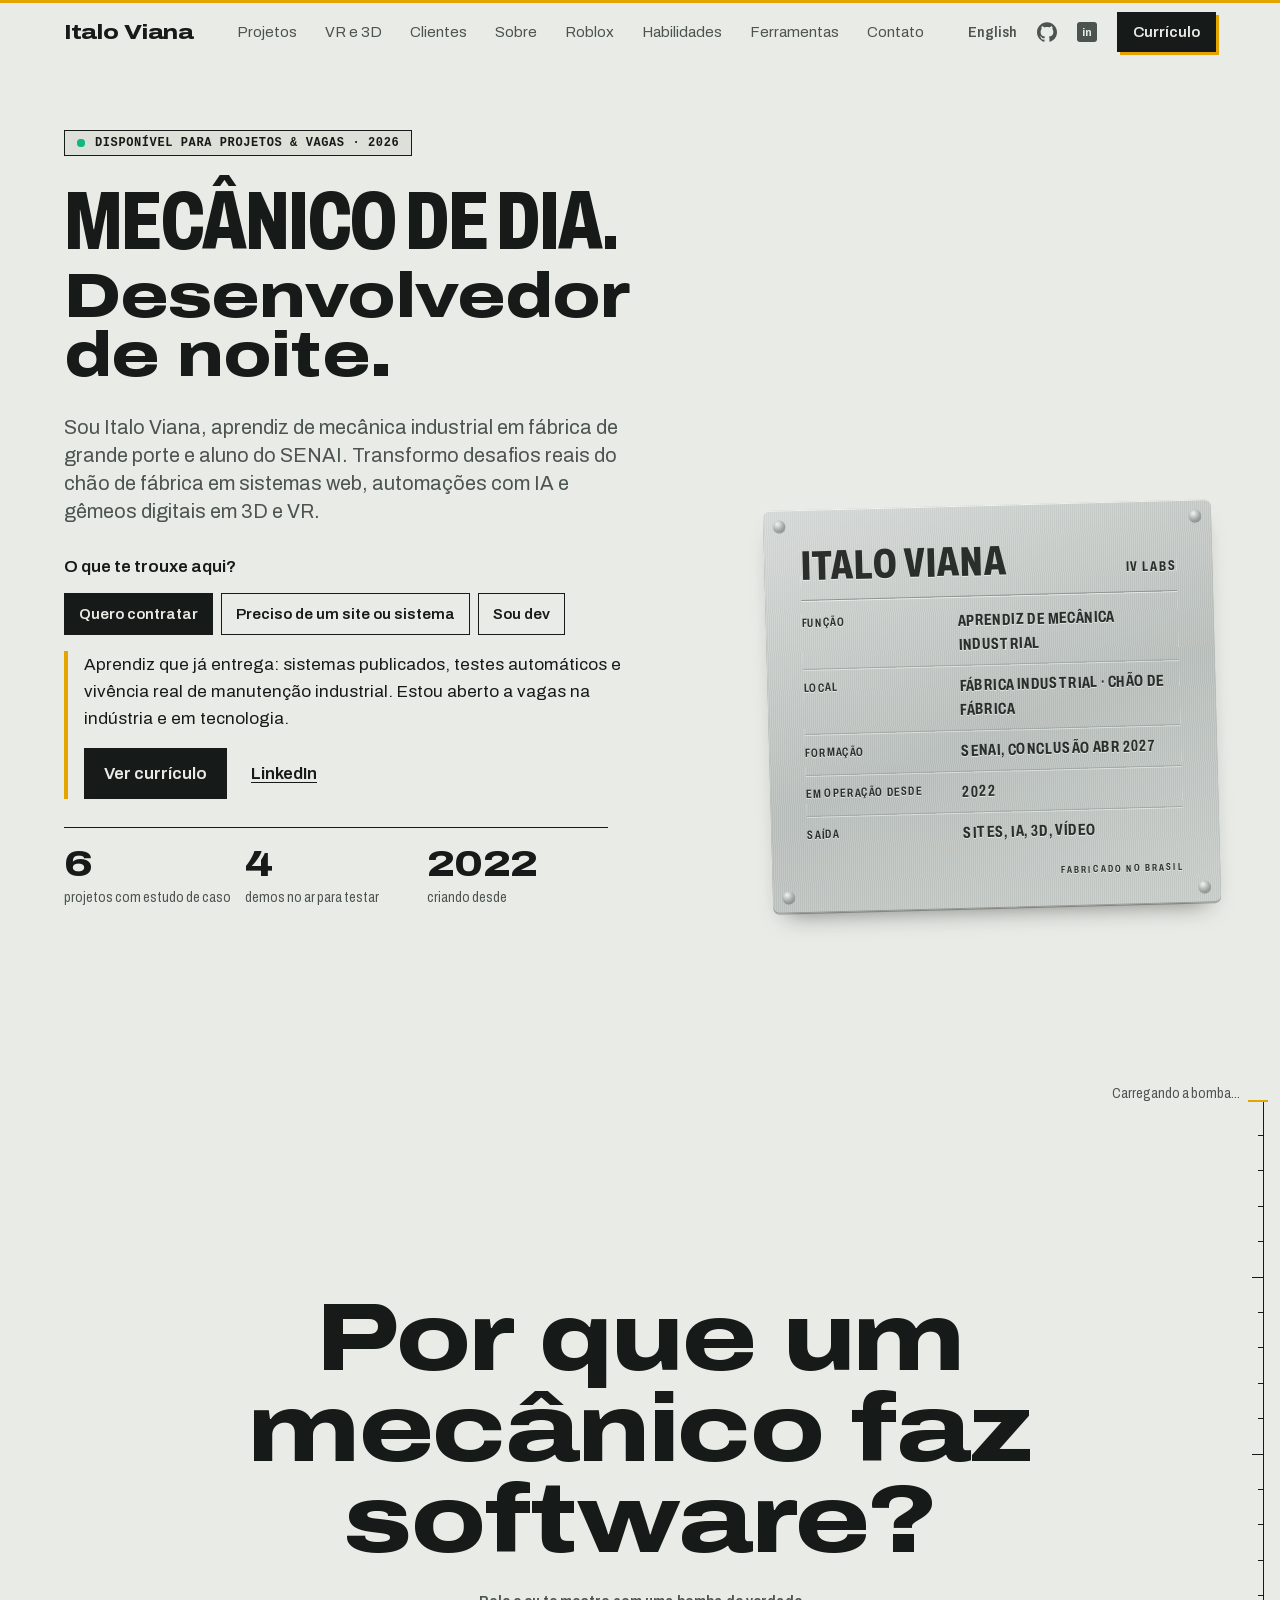
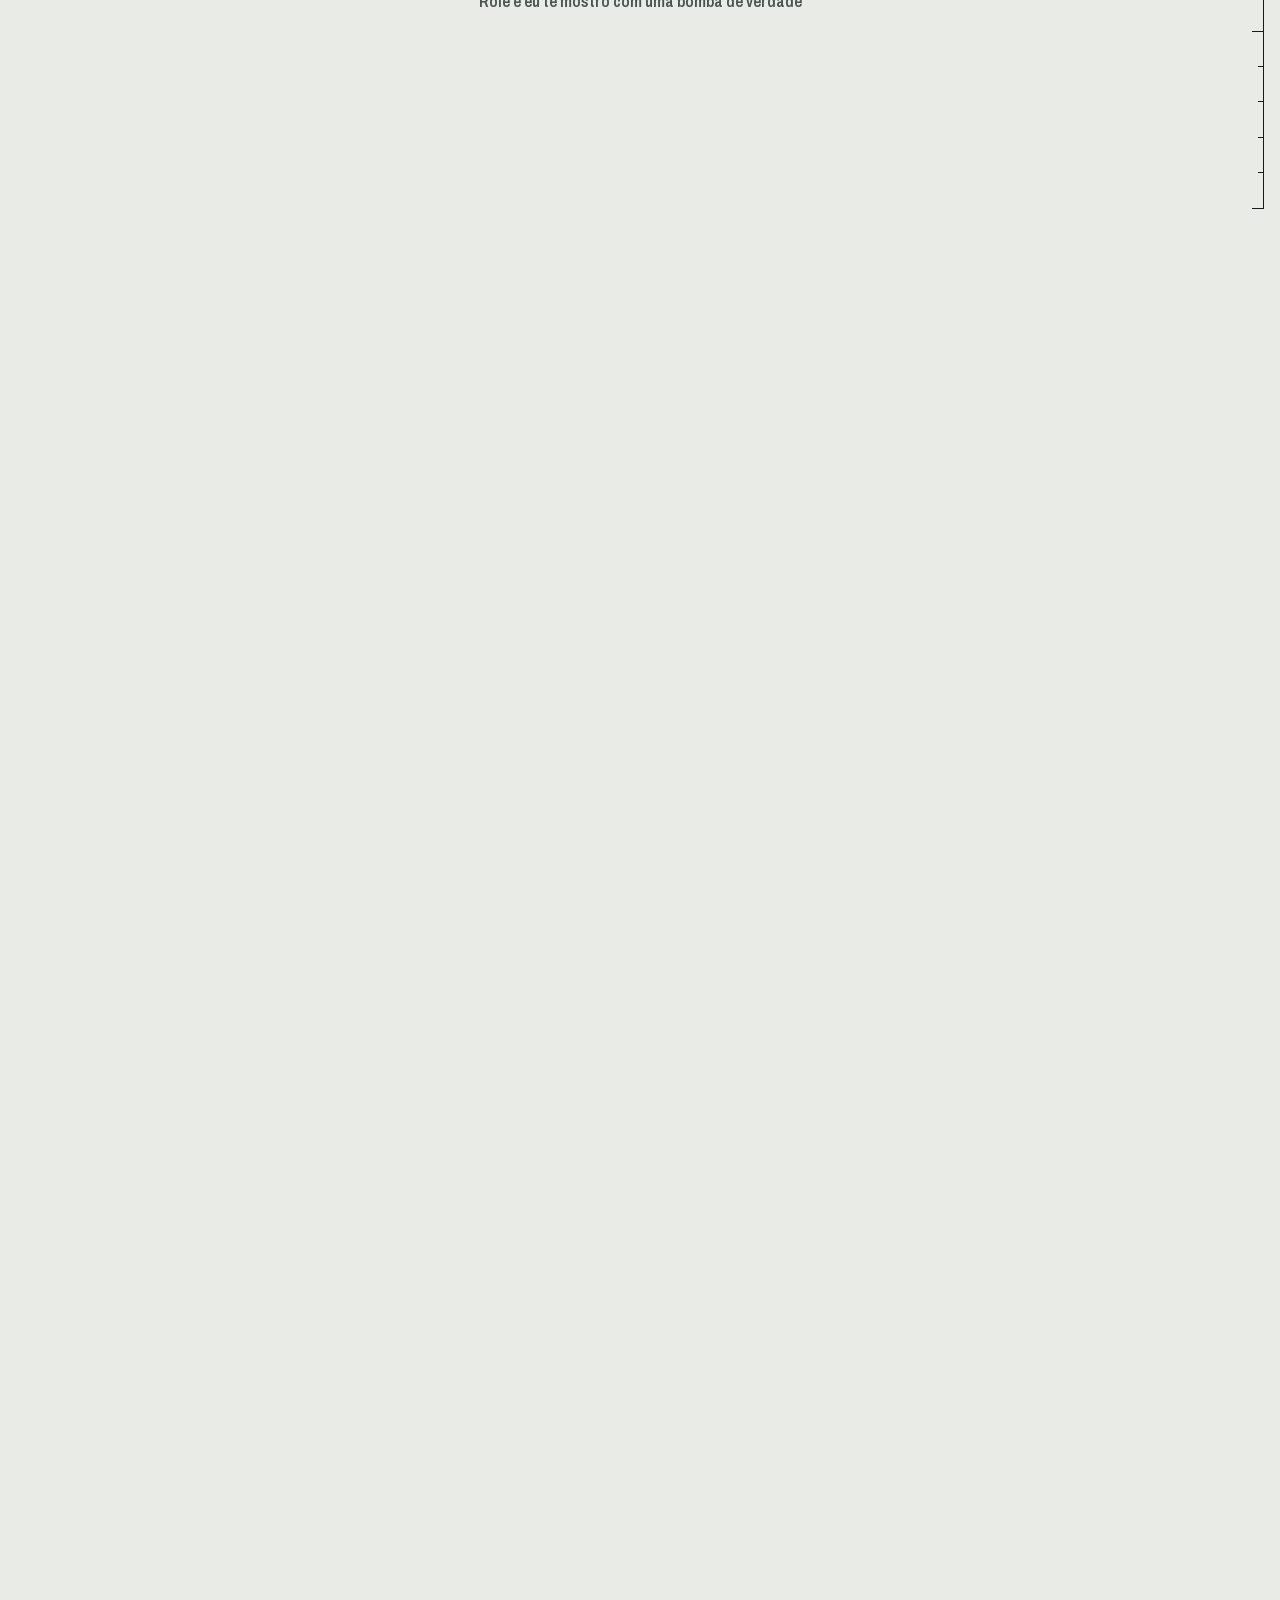
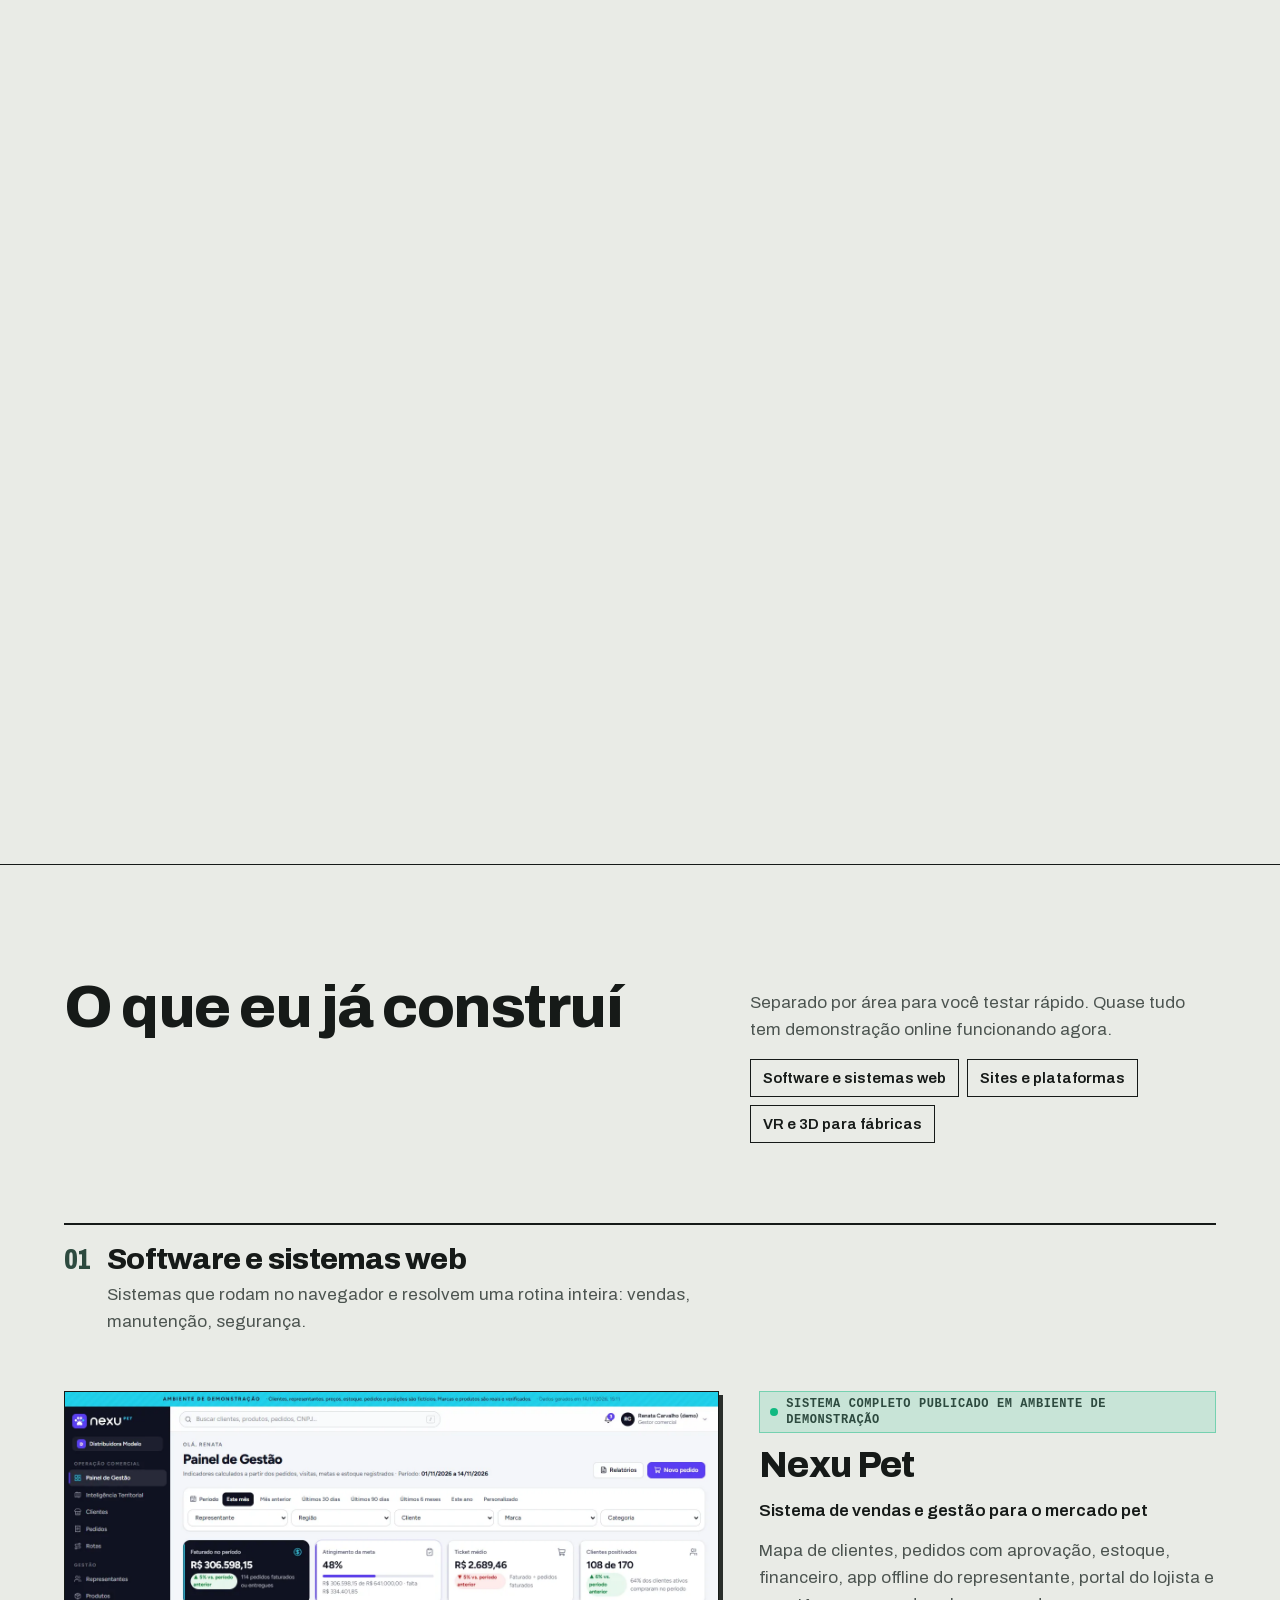
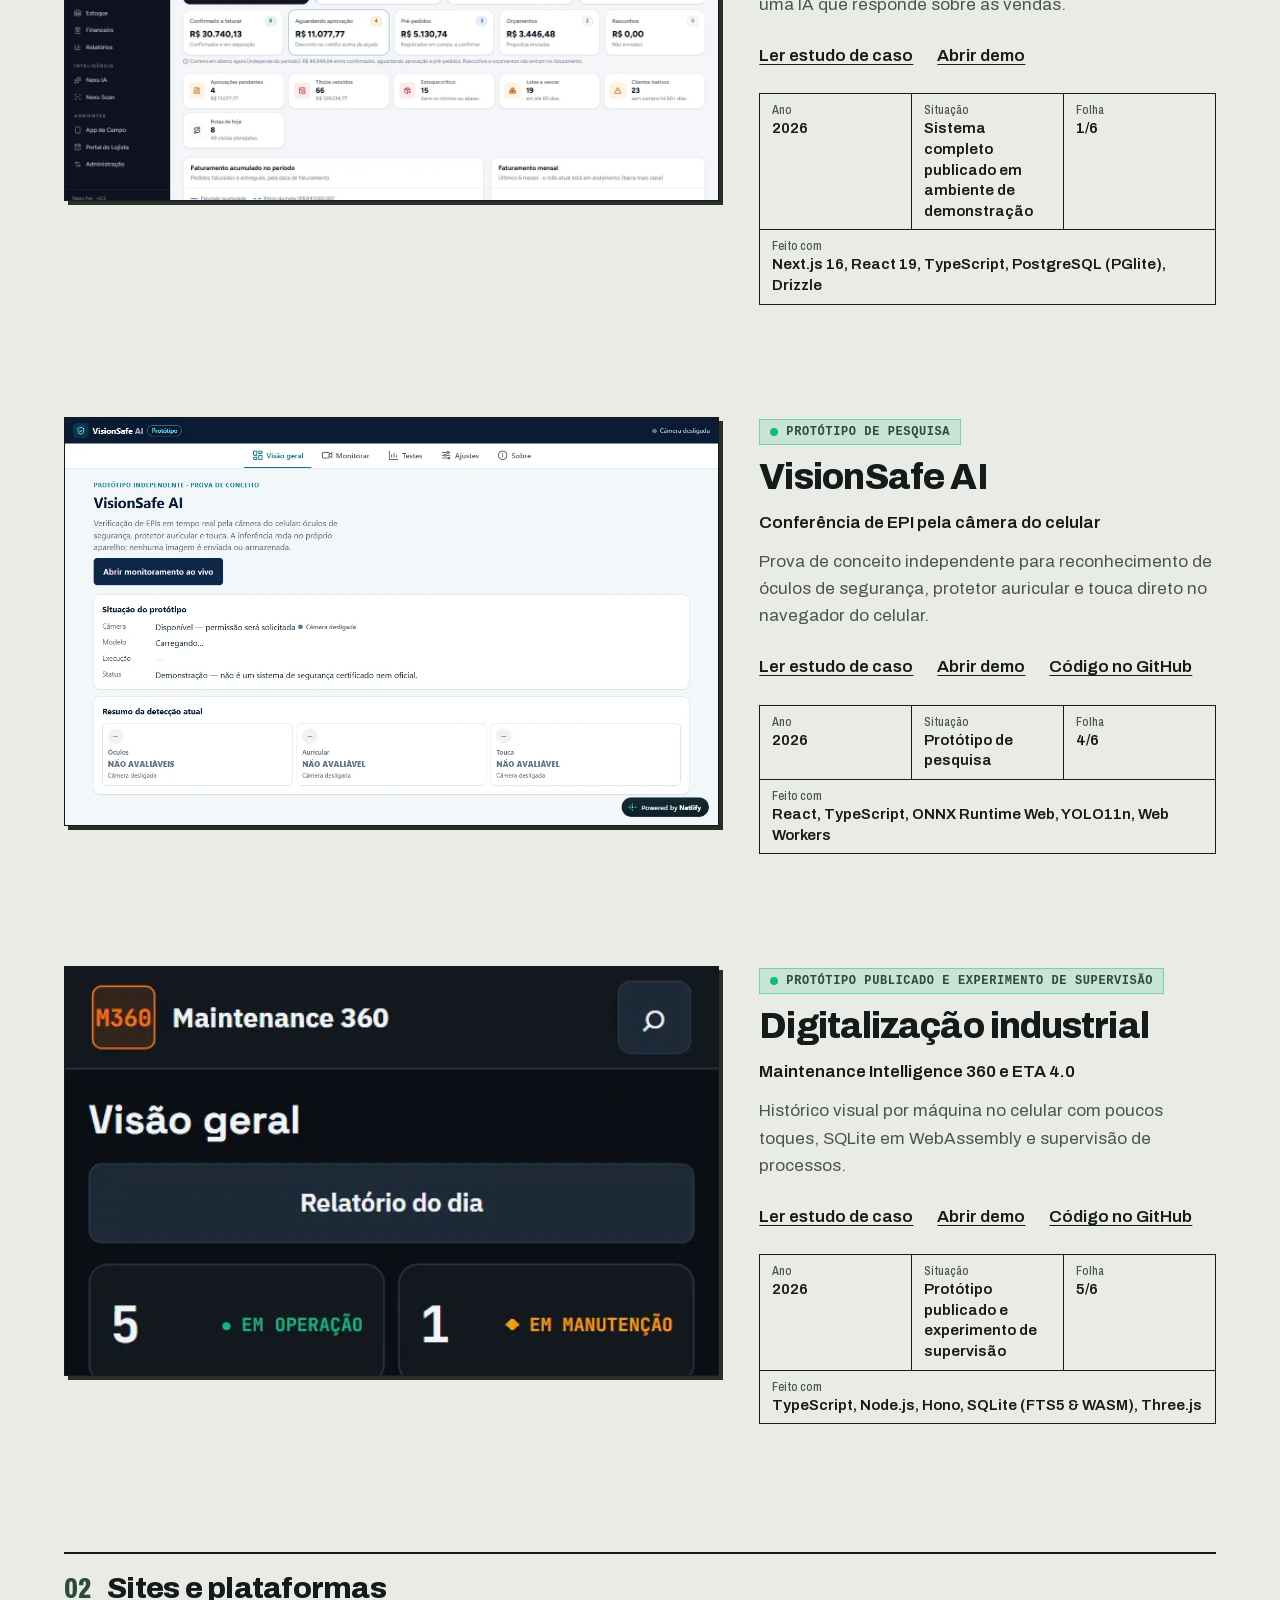
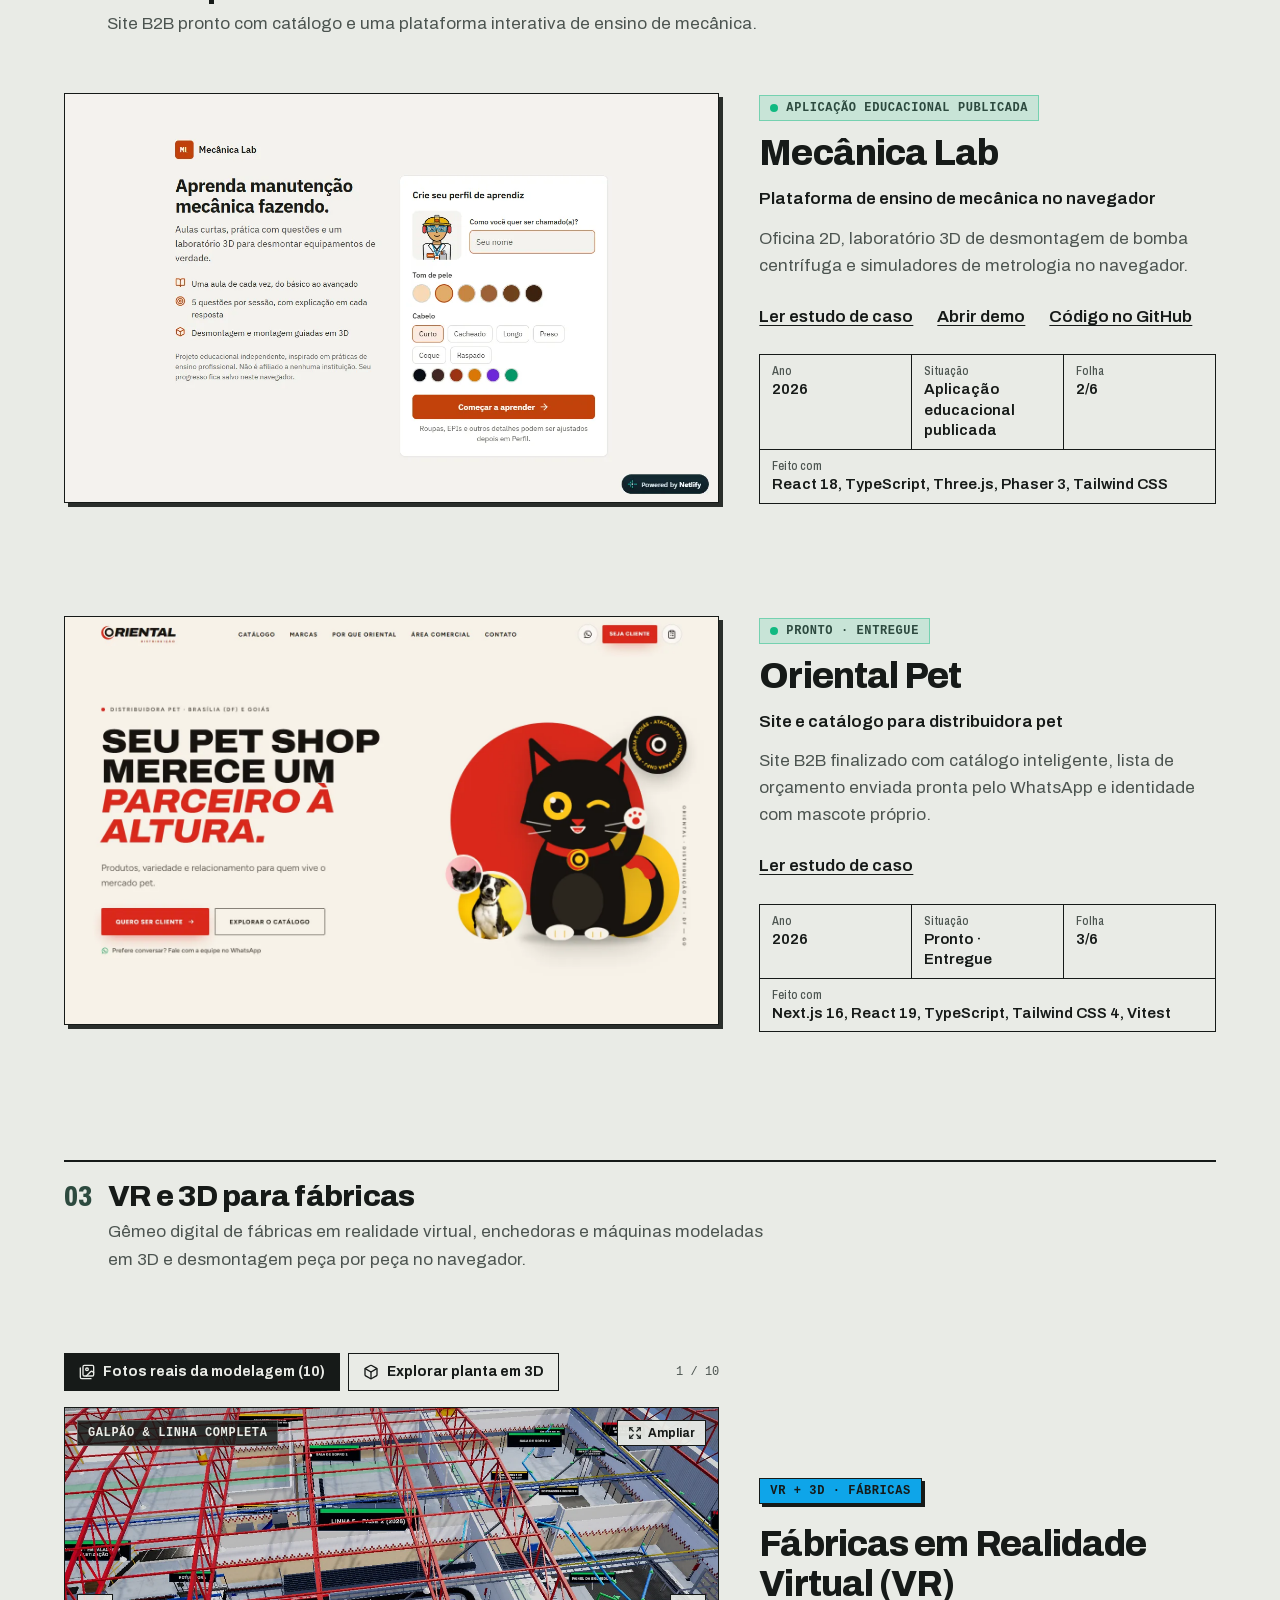
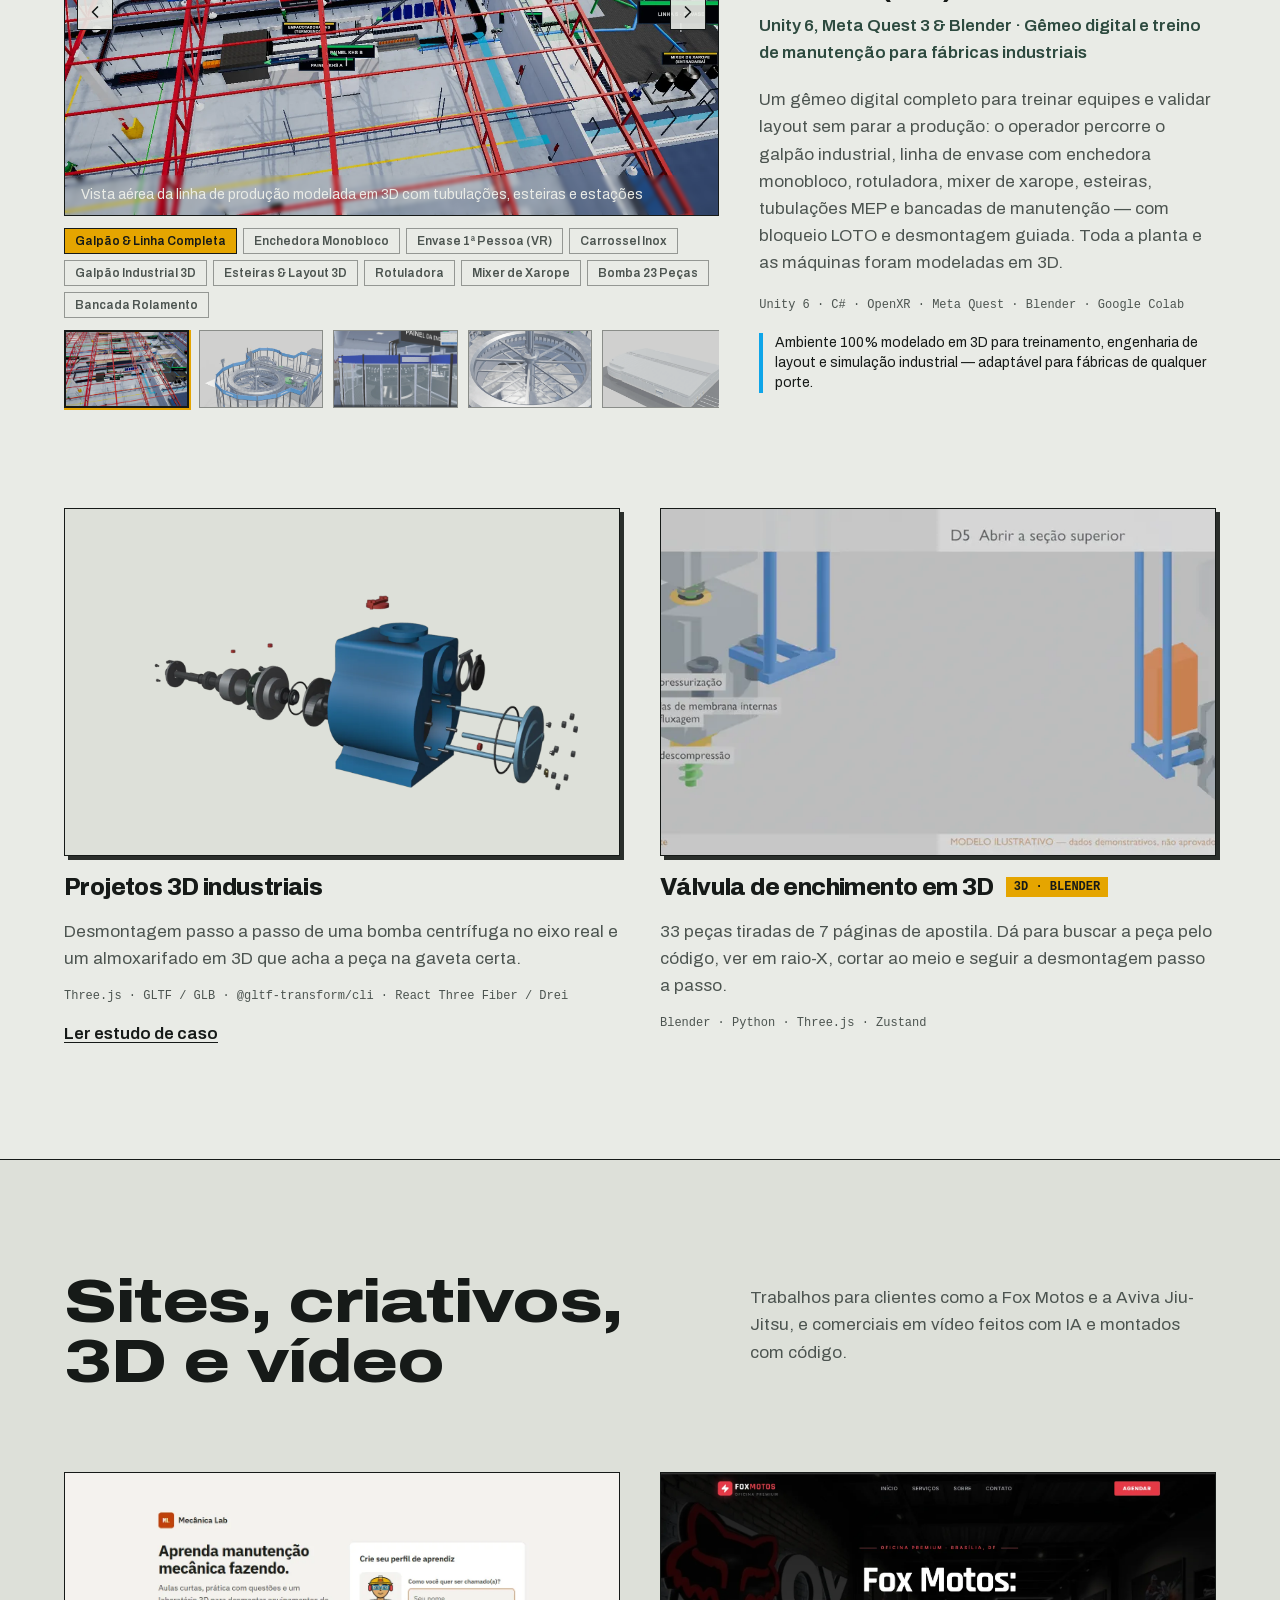
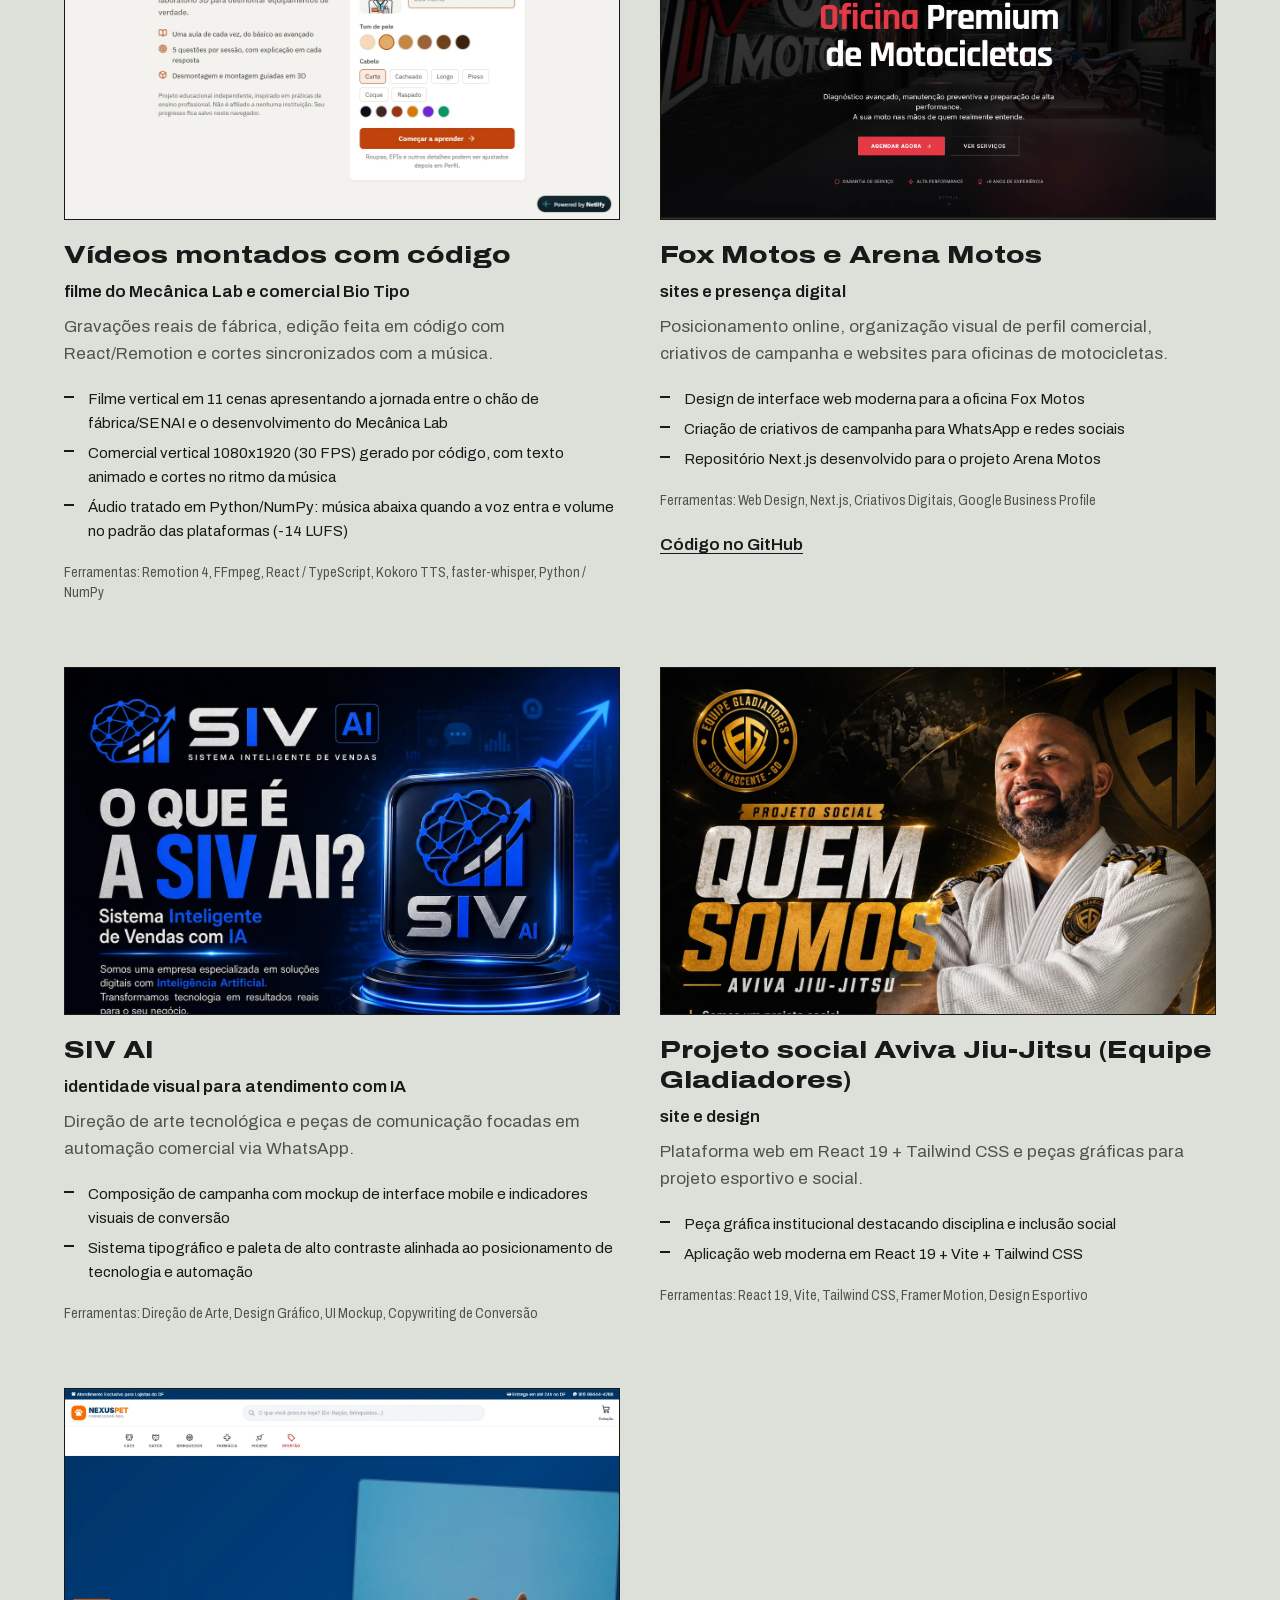
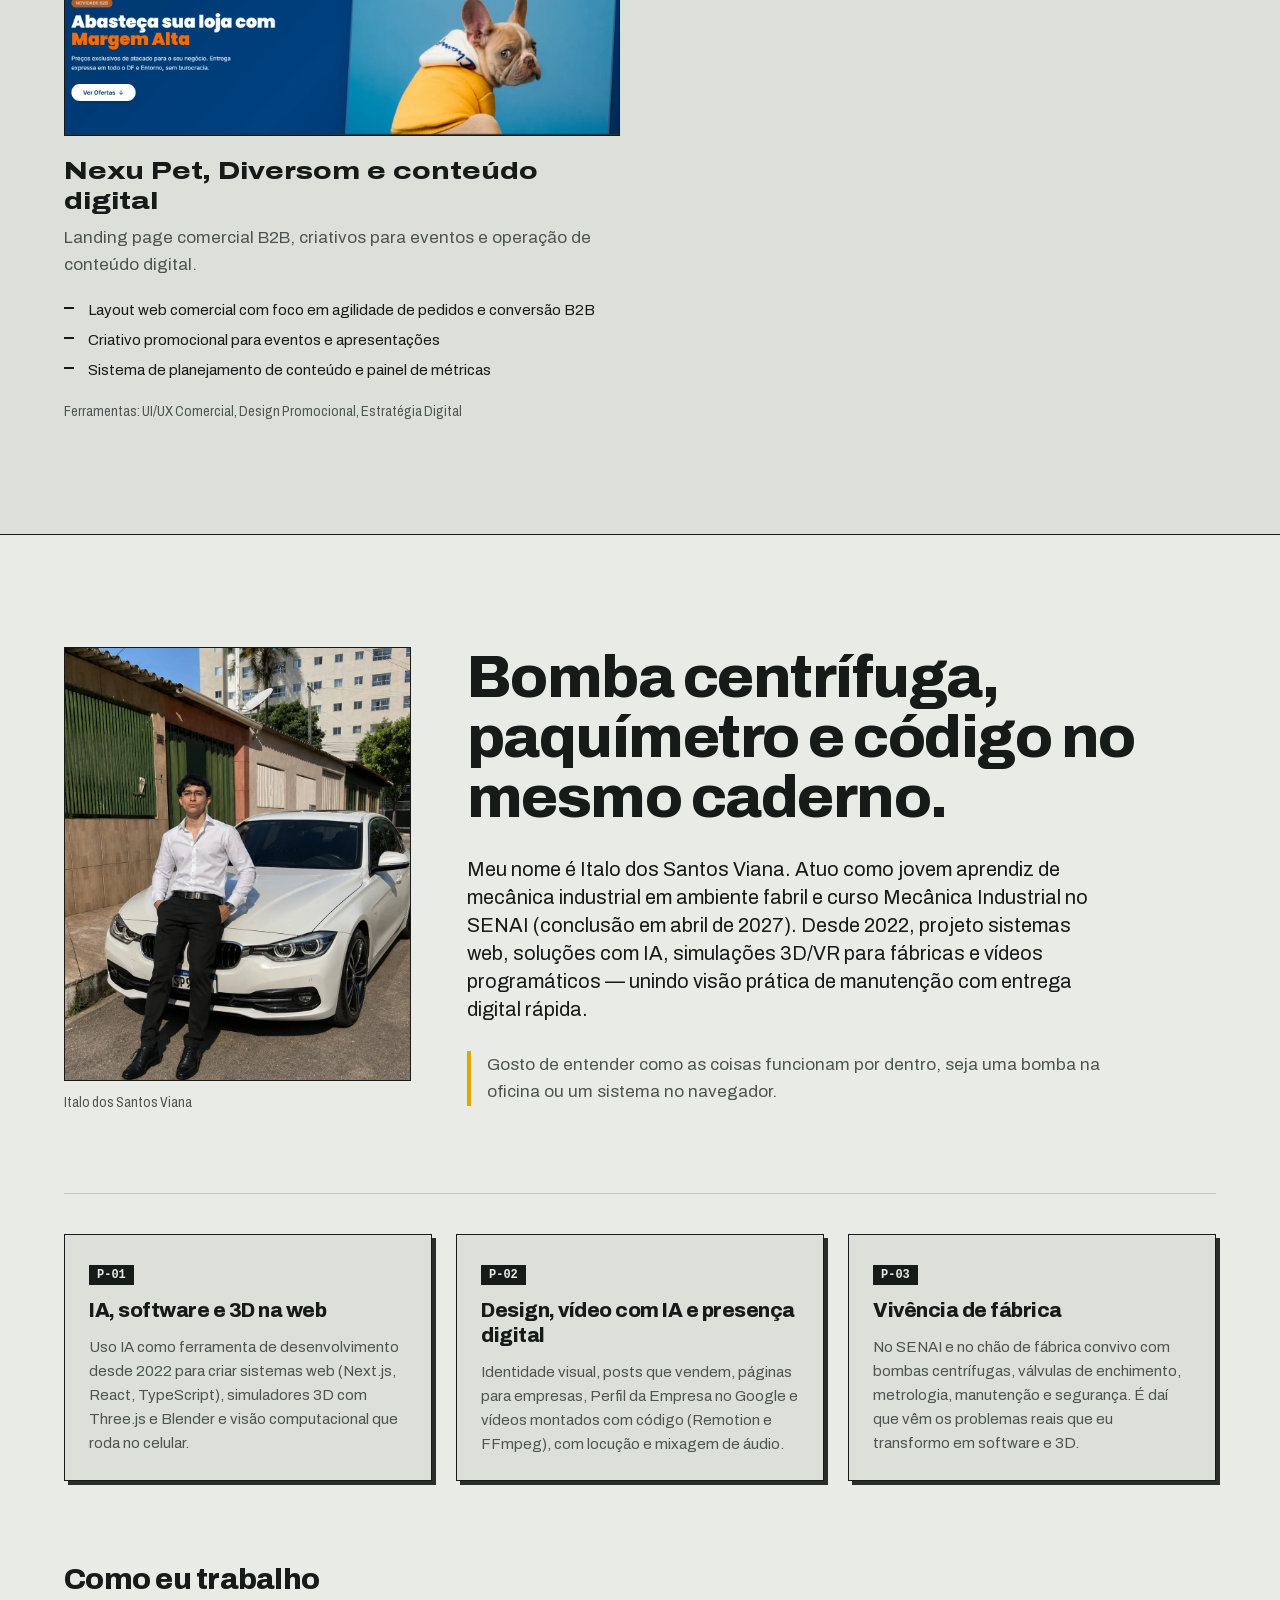
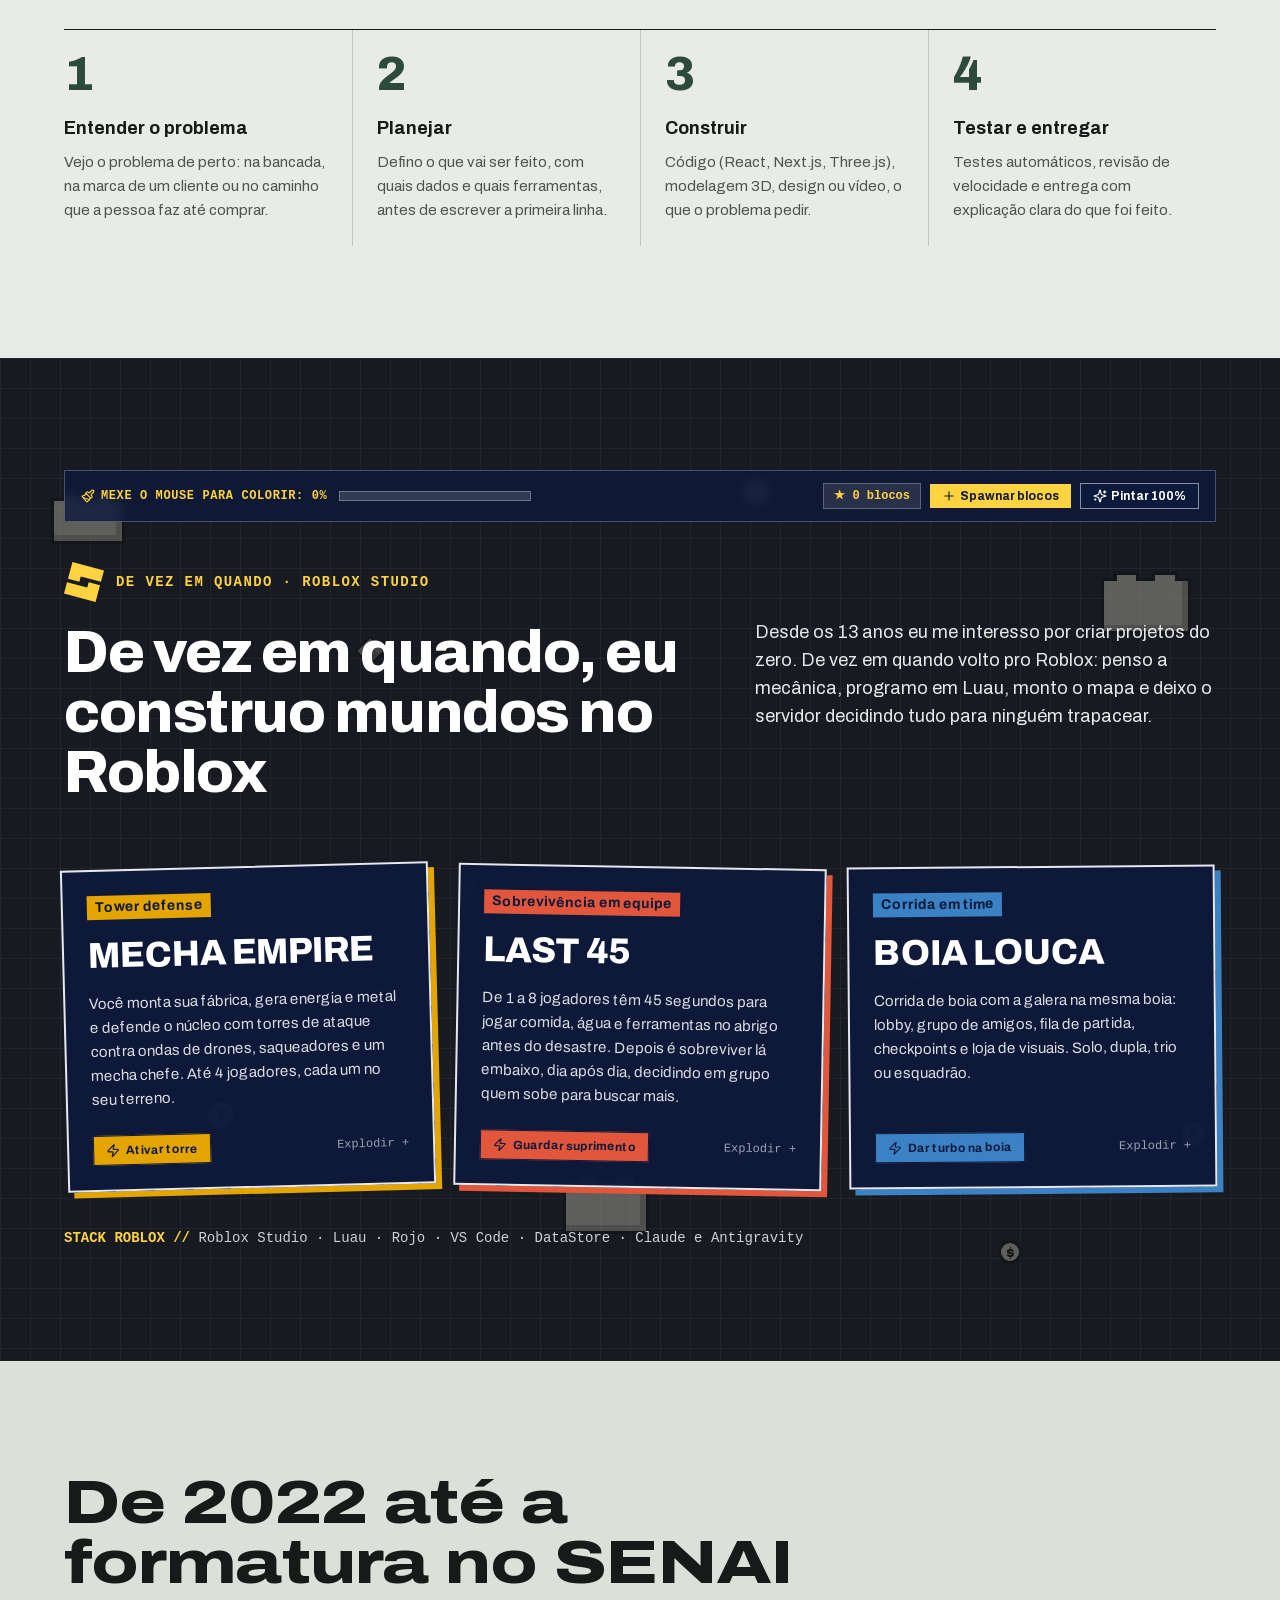
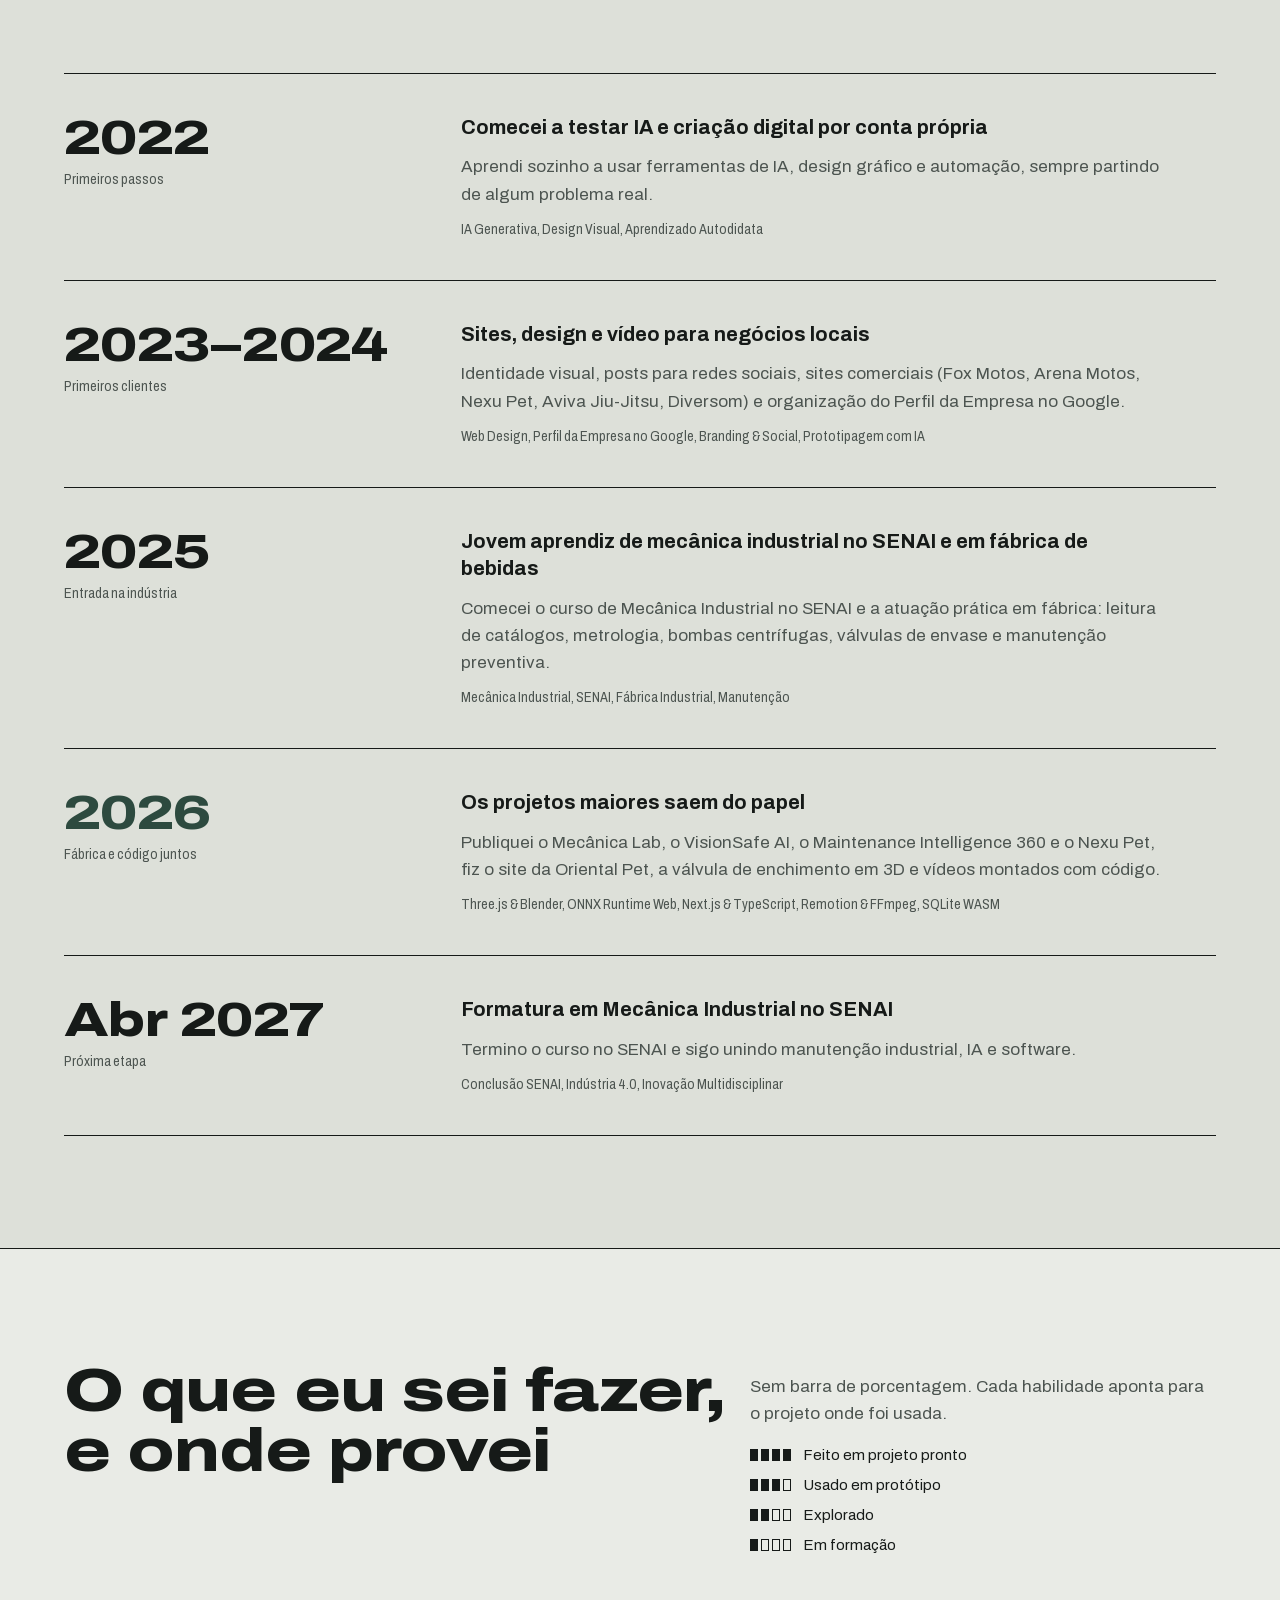
==== commit 5c478bfe: "Major interactive redesign: VR 3D drone, real factory renders, Roblox color reveal, upgraded ToolBoa" ====
--- a/index.html
+++ b/index.html
@@ -1 +1 @@
-<!DOCTYPE html><!--wz95c6F4EGuKxPForRuAi--><html lang="pt-BR" class="__variable_7347c0"><head><meta charSet="utf-8"/><meta name="viewport" content="width=device-width, initial-scale=1"/><link rel="stylesheet" href="/_next/static/css/90bb673c0cd36d2d.css" data-precedence="next"/><link rel="preload" as="script" fetchPriority="low" href="/_next/static/chunks/webpack-703e07dcef23033f.js"/><script src="/_next/static/chunks/4bd1b696-c023c6e3521b1417.js" async=""></script><script src="/_next/static/chunks/255-2005b055456c798b.js" async=""></script><script src="/_next/static/chunks/main-app-3931642fb47dfe8b.js" async=""></script><script src="/_next/static/chunks/619-ba102abea3e3d0e4.js" async=""></script><script src="/_next/static/chunks/977-298e4567cb476579.js" async=""></script><script src="/_next/static/chunks/751-5a8b7f997ed8f70d.js" async=""></script><script src="/_next/static/chunks/app/layout-9382f1e0d5095da2.js" async=""></script><script src="/_next/static/chunks/app/not-found-514bf6e9be1bebe1.js" async=""></script><script src="/_next/static/chunks/527-ffe8b170821d10bc.js" async=""></script><script src="/_next/static/chunks/101-3090c76a153515c5.js" async=""></script><script src="/_next/static/chunks/app/page-9afe7909604f0ca8.js" async=""></script><meta name="theme-color" content="#E9EBE6"/><title>Italo Viana | Mecânica industrial, sites, IA e 3D</title><meta name="description" content="Jovem aprendiz de mecânica industrial na Brasal Refrigerantes e aluno do SENAI. Faço sites, ferramentas com IA, modelos 3D e vídeos. Veja os projetos e fale comigo."/><meta name="author" content="Italo dos Santos Viana"/><meta name="keywords" content="Italo Viana,Italo dos Santos Viana,IV LABS,Mecânica Industrial,SENAI,Brasal Refrigerantes,Three.js,Inteligência Artificial,Visão Computacional,Mecânica Lab,VisionSafe AI,Maintenance Intelligence 360"/><meta name="creator" content="Italo dos Santos Viana"/><meta name="robots" content="index, follow"/><meta property="og:title" content="Italo Viana | Mecânico de dia. Desenvolvedor de noite."/><meta property="og:description" content="Aprendiz de mecânica industrial que faz sistemas, sites, ferramentas com IA e 3D para empresas."/><meta property="og:site_name" content="Italo Viana"/><meta property="og:locale" content="pt_BR"/><meta property="og:image:alt" content="Italo Viana: aprendo mecânica na fábrica e transformo o que vejo lá em software"/><meta property="og:image:type" content="image/png"/><meta property="og:image" content="https://italoviana.vercel.app/opengraph-image?8598667c0d716c56"/><meta property="og:image:width" content="1200"/><meta property="og:image:height" content="630"/><meta property="og:type" content="website"/><meta name="twitter:card" content="summary_large_image"/><meta name="twitter:title" content="Italo Viana"/><meta name="twitter:description" content="Aprendiz de mecânica industrial que faz sites, ferramentas com IA, modelos 3D e vídeos."/><meta name="twitter:image:alt" content="Italo Viana: aprendo mecânica na fábrica e transformo o que vejo lá em software"/><meta name="twitter:image:type" content="image/png"/><meta name="twitter:image" content="https://italoviana.vercel.app/opengraph-image?8598667c0d716c56"/><meta name="twitter:image:width" content="1200"/><meta name="twitter:image:height" content="630"/><link rel="icon" href="/icon?2bab8470f99845ff" type="image/png" sizes="32x32"/><script src="/_next/static/chunks/polyfills-42372ed130431b0a.js" noModule=""></script></head><body class="min-h-screen flex flex-col bg-paper text-ink antialiased"><div hidden=""><!--$--><!--/$--></div><script type="application/ld+json">{"@context":"https://schema.org","@type":"Person","name":"Italo dos Santos Viana","alternateName":"Italo Viana","jobTitle":"Jovem Aprendiz em Mecânica Industrial & Desenvolvedor de Projetos Independentes (IV LABS)","address":{"@type":"PostalAddress","addressCountry":"BR"},"sameAs":["https://www.linkedin.com/in/italo-viana-29924b376","https://github.com/italovienna-sketch"]}</script><a href="#main-content" class="sr-only focus:not-sr-only focus:fixed focus:top-4 focus:left-4 focus:z-[100] focus:px-4 focus:py-2 focus:bg-safety focus:text-ink focus:font-semibold">Pular para o conteúdo principal</a><div class="scroll-gauge" aria-hidden="true"></div><header class="fixed top-0 inset-x-0 z-50 no-print bg-paper transition-[border-color] duration-200 border-b border-transparent"><div class="max-w-page mx-auto px-5 sm:px-8 h-16 flex items-center justify-between gap-6"><a class="display text-lg sm:text-xl whitespace-nowrap" href="/">Italo Viana</a><nav aria-label="Navegação principal" class="hidden lg:flex items-center gap-5 xl:gap-7 text-[15px]"><a class="text-graphite hover:text-ink transition-colors" href="/#iv-labs">Projetos</a><a class="text-graphite hover:text-ink transition-colors" href="/#vr-3d">VR e 3D</a><a class="text-graphite hover:text-ink transition-colors" href="/#criativo">Clientes</a><a class="text-graphite hover:text-ink transition-colors" href="/#sobre">Sobre</a><a class="text-graphite hover:text-ink transition-colors" href="/#roblox">Roblox</a><a class="text-graphite hover:text-ink transition-colors" href="/#capacidades">Habilidades</a><a class="text-graphite hover:text-ink transition-colors" href="/#ferramentas">Ferramentas</a><a class="text-graphite hover:text-ink transition-colors" href="/#contato">Contato</a></nav><div class="hidden lg:flex items-center gap-5 text-[15px]"><button type="button" aria-label="Mudar idioma para Inglês" class="font-narrow font-semibold text-graphite hover:text-ink">English</button><a href="https://github.com/italovienna-sketch" target="_blank" rel="noopener noreferrer" aria-label="GitHub" title="GitHub" class="text-graphite hover:text-ink"><svg viewBox="0 0 24 24" aria-hidden="true" class="h-5 w-5 fill-current"><path d="M12 .297c-6.63 0-12 5.373-12 12 0 5.303 3.438 9.8 8.205 11.385.6.113.82-.258.82-.577 0-.285-.01-1.04-.015-2.04-3.338.724-4.042-1.61-4.042-1.61C4.422 18.07 3.633 17.7 3.633 17.7c-1.087-.744.084-.729.084-.729 1.205.084 1.838 1.236 1.838 1.236 1.07 1.835 2.809 1.305 3.495.998.108-.776.417-1.305.76-1.605-2.665-.3-5.466-1.332-5.466-5.93 0-1.31.465-2.38 1.235-3.22-.135-.303-.54-1.523.105-3.176 0 0 1.005-.322 3.3 1.23.96-.267 1.98-.399 3-.405 1.02.006 2.04.138 3 .405 2.28-1.552 3.285-1.23 3.285-1.23.645 1.653.24 2.873.12 3.176.765.84 1.23 1.91 1.23 3.22 0 4.61-2.805 5.625-5.475 5.92.42.36.81 1.096.81 2.22 0 1.606-.015 2.896-.015 3.286 0 .315.21.69.825.57C20.565 22.092 24 17.592 24 12.297c0-6.627-5.373-12-12-12"></path></svg></a><a href="https://www.linkedin.com/in/italo-viana-29924b376" target="_blank" rel="noopener noreferrer" aria-label="LinkedIn" title="LinkedIn" class="grid h-5 w-5 place-items-center rounded-[3px] bg-graphite hover:bg-ink text-paper font-bold text-[11px] leading-none">in</a><a class="px-4 py-2 bg-ink text-paper font-semibold hover:bg-machine transition-colors" href="/curriculo">Currículo</a></div><div class="flex lg:hidden items-center gap-4"><button type="button" aria-label="Mudar idioma para Inglês" class="font-narrow font-semibold text-sm text-graphite">EN</button><button type="button" aria-expanded="false" aria-label="Abrir menu" class="p-2 -mr-2"><svg xmlns="http://www.w3.org/2000/svg" width="24" height="24" viewBox="0 0 24 24" fill="none" stroke="currentColor" stroke-width="2" stroke-linecap="round" stroke-linejoin="round" class="lucide lucide-menu w-6 h-6"><line x1="4" x2="20" y1="12" y2="12"></line><line x1="4" x2="20" y1="6" y2="6"></line><line x1="4" x2="20" y1="18" y2="18"></line></svg></button></div></div></header><main id="main-content" class="flex-1"><section id="hero" aria-labelledby="hero-heading" class="pt-24 pb-16 sm:pt-32 sm:pb-24"><div class="max-w-page mx-auto px-5 sm:px-8 grid grid-cols-1 lg:grid-cols-12 gap-12 lg:gap-10 items-end"><div class="lg:col-span-7 space-y-7"><h1 id="hero-heading" class="elastic text-ink"><span class="sr-only">Mecânico de dia. Desenvolvedor de noite.</span><span aria-hidden="true" class="block font-stamp font-extrabold uppercase leading-[0.9] text-[3rem] sm:text-[4.6rem] lg:text-[5.2rem] tracking-tight"><span class="inline-block whitespace-nowrap"><span data-l="" data-base="68" data-peak="100">M</span><span data-l="" data-base="68" data-peak="100">e</span><span data-l="" data-base="68" data-peak="100">c</span><span data-l="" data-base="68" data-peak="100">â</span><span data-l="" data-base="68" data-peak="100">n</span><span data-l="" data-base="68" data-peak="100">i</span><span data-l="" data-base="68" data-peak="100">c</span><span data-l="" data-base="68" data-peak="100">o</span></span> <span class="inline-block whitespace-nowrap"><span data-l="" data-base="68" data-peak="100">d</span><span data-l="" data-base="68" data-peak="100">e</span></span> <span class="inline-block whitespace-nowrap"><span data-l="" data-base="68" data-peak="100">d</span><span data-l="" data-base="68" data-peak="100">i</span><span data-l="" data-base="68" data-peak="100">a</span><span data-l="" data-base="68" data-peak="100">.</span></span></span><span aria-hidden="true" class="block display text-[1.95rem] min-[400px]:text-[2.2rem] sm:text-[3.6rem] lg:text-[3.9rem] mt-2"><span class="inline-block whitespace-nowrap"><span data-l="" data-base="125" data-peak="80">D</span><span data-l="" data-base="125" data-peak="80">e</span><span data-l="" data-base="125" data-peak="80">s</span><span data-l="" data-base="125" data-peak="80">e</span><span data-l="" data-base="125" data-peak="80">n</span><span data-l="" data-base="125" data-peak="80">v</span><span data-l="" data-base="125" data-peak="80">o</span><span data-l="" data-base="125" data-peak="80">l</span><span data-l="" data-base="125" data-peak="80">v</span><span data-l="" data-base="125" data-peak="80">e</span><span data-l="" data-base="125" data-peak="80">d</span><span data-l="" data-base="125" data-peak="80">o</span><span data-l="" data-base="125" data-peak="80">r</span></span> <span class="inline-block whitespace-nowrap"><span data-l="" data-base="125" data-peak="80">d</span><span data-l="" data-base="125" data-peak="80">e</span></span> <span class="inline-block whitespace-nowrap"><span data-l="" data-base="125" data-peak="80">n</span><span data-l="" data-base="125" data-peak="80">o</span><span data-l="" data-base="125" data-peak="80">i</span><span data-l="" data-base="125" data-peak="80">t</span><span data-l="" data-base="125" data-peak="80">e</span><span data-l="" data-base="125" data-peak="80">.</span></span></span></h1><p class="text-lg sm:text-xl text-graphite max-w-[36rem]">Sou Italo Viana, aprendiz de mecânica industrial na Brasal Refrigerantes e aluno do SENAI. Junto o que aprendo no chão de fábrica com IA e código para criar sistemas, sites e 3D que resolvem problemas de verdade.</p><div><p id="audience-label" class="font-semibold mb-3">O que te trouxe aqui?</p><div role="tablist" aria-labelledby="audience-label" class="flex flex-wrap gap-2"><button type="button" role="tab" id="aud-tab-hire" aria-selected="true" aria-controls="aud-panel" tabindex="0" class="px-3.5 py-2 border border-ink text-[15px] font-semibold transition-colors bg-ink text-paper">Quero contratar</button><button type="button" role="tab" id="aud-tab-build" aria-selected="false" aria-controls="aud-panel" tabindex="-1" class="px-3.5 py-2 border border-ink text-[15px] font-semibold transition-colors hover:bg-paper-2">Preciso de um site ou sistema</button><button type="button" role="tab" id="aud-tab-dev" aria-selected="false" aria-controls="aud-panel" tabindex="-1" class="px-3.5 py-2 border border-ink text-[15px] font-semibold transition-colors hover:bg-paper-2">Sou dev</button></div><div id="aud-panel" role="tabpanel" aria-labelledby="aud-tab-hire" class="mt-4 border-l-4 border-safety pl-4 animate-fadeIn"><p class="max-w-[36rem]">Aprendiz que já entrega: sistemas publicados, testes automáticos e o dia a dia da manutenção na Brasal. Estou aberto a vagas na indústria e em tecnologia.</p><div class="mt-4 flex flex-wrap items-center gap-x-6 gap-y-3"><a href="/curriculo" class="px-5 py-3 bg-ink text-paper font-semibold hover:bg-machine transition-colors">Ver currículo</a><a href="https://www.linkedin.com/in/italo-viana-29924b376" target="_blank" rel="noopener noreferrer" class="link font-semibold">LinkedIn</a></div></div></div><dl class="grid grid-cols-3 max-w-[34rem] border-t border-ink pt-4"><div class="pr-3"><dt class="sr-only">projetos com estudo de caso</dt><dd class="display text-3xl sm:text-4xl">6</dd><dd class="font-narrow text-sm text-graphite leading-snug mt-1">projetos com estudo de caso</dd></div><div class="pr-3"><dt class="sr-only">demos no ar para testar</dt><dd class="display text-3xl sm:text-4xl">4</dd><dd class="font-narrow text-sm text-graphite leading-snug mt-1">demos no ar para testar</dd></div><div class="pr-3"><dt class="sr-only">criando desde</dt><dd class="display text-3xl sm:text-4xl">2022</dd><dd class="font-narrow text-sm text-graphite leading-snug mt-1">criando desde</dd></div></dl></div><div class="lg:col-span-5 max-w-md w-full lg:justify-self-end pt-40 lg:pt-0"><div class="animate-plate relative"><div class="absolute right-2 bottom-[calc(100%-8px)] h-[190px] w-[175px] sm:h-[220px] sm:w-[200px] z-10"><div class="relative h-full w-full [&amp;&gt;canvas]:block"><p role="status" aria-live="polite" class="absolute bottom-[62%] right-[78%] w-44 sm:w-56 bg-paper border border-ink px-3 py-2 text-sm font-semibold leading-snug transition-opacity duration-200 opacity-0 pointer-events-none"><span aria-hidden="true" class="absolute -right-[7px] bottom-3 h-3 w-3 rotate-45 border-r border-t border-ink bg-paper"></span></p></div></div><div class="nameplate px-6 pt-7 pb-6 sm:px-9 sm:pt-9 sm:pb-7" role="img" aria-label="Placa de identificação: Italo Viana, aprendiz de mecânica industrial na Brasal Refrigerantes, SENAI com conclusão em abril de 2027, fazendo projetos desde 2022."><span class="rivet top-2.5 left-2.5"></span><span class="rivet top-2.5 right-2.5"></span><span class="rivet bottom-2.5 left-2.5"></span><span class="rivet bottom-2.5 right-2.5"></span><div class="engraved uppercase" aria-hidden="true"><div class="flex items-baseline justify-between gap-4 pb-3 border-b border-[#8f9692] shadow-[0_1px_0_rgba(255,255,255,0.6)]"><span class="font-stamp font-extrabold text-[2.1rem] sm:text-[2.6rem] leading-none tracking-wide">Italo Viana</span><span class="font-stamp font-bold text-sm tracking-widest">IV Labs</span></div><dl class="pt-1"><div class="grid grid-cols-[7.5rem_1fr] sm:grid-cols-[9rem_1fr] gap-3 py-2 border-b border-[#a3a9a6] shadow-[0_1px_0_rgba(255,255,255,0.45)] last:border-0 last:shadow-none"><dt class="font-stamp text-[11px] sm:text-xs font-semibold tracking-wider pt-0.5">Função</dt><dd class="font-stamp text-sm sm:text-base font-bold tracking-wide">Aprendiz de mecânica industrial</dd></div><div class="grid grid-cols-[7.5rem_1fr] sm:grid-cols-[9rem_1fr] gap-3 py-2 border-b border-[#a3a9a6] shadow-[0_1px_0_rgba(255,255,255,0.45)] last:border-0 last:shadow-none"><dt class="font-stamp text-[11px] sm:text-xs font-semibold tracking-wider pt-0.5">Local</dt><dd class="font-stamp text-sm sm:text-base font-bold tracking-wide">Brasal Refrigerantes</dd></div><div class="grid grid-cols-[7.5rem_1fr] sm:grid-cols-[9rem_1fr] gap-3 py-2 border-b border-[#a3a9a6] shadow-[0_1px_0_rgba(255,255,255,0.45)] last:border-0 last:shadow-none"><dt class="font-stamp text-[11px] sm:text-xs font-semibold tracking-wider pt-0.5">Formação</dt><dd class="font-stamp text-sm sm:text-base font-bold tracking-wide">SENAI, conclusão abr 2027</dd></div><div class="grid grid-cols-[7.5rem_1fr] sm:grid-cols-[9rem_1fr] gap-3 py-2 border-b border-[#a3a9a6] shadow-[0_1px_0_rgba(255,255,255,0.45)] last:border-0 last:shadow-none"><dt class="font-stamp text-[11px] sm:text-xs font-semibold tracking-wider pt-0.5">Em operação desde</dt><dd class="font-stamp text-sm sm:text-base font-bold tracking-wide">2022</dd></div><div class="grid grid-cols-[7.5rem_1fr] sm:grid-cols-[9rem_1fr] gap-3 py-2 border-b border-[#a3a9a6] shadow-[0_1px_0_rgba(255,255,255,0.45)] last:border-0 last:shadow-none"><dt class="font-stamp text-[11px] sm:text-xs font-semibold tracking-wider pt-0.5">Saída</dt><dd class="font-stamp text-sm sm:text-base font-bold tracking-wide">Sites, IA, 3D, vídeo</dd></div></dl><div class="pt-3 font-stamp text-[10px] font-semibold tracking-[0.2em] text-right">Fabricado no Brasil</div></div></div></div></div></div></section><section id="inicio" aria-labelledby="story-heading" class="relative" style="height:340svh"><div class="sticky top-0 h-[100svh] w-full overflow-hidden"><div aria-hidden="true" class="absolute inset-3 sm:inset-6 border border-ink opacity-0 bg-[linear-gradient(rgba(22,26,24,0.07)_1px,transparent_1px),linear-gradient(90deg,rgba(22,26,24,0.07)_1px,transparent_1px)] bg-[size:28px_28px]"></div><div class="absolute inset-0 flex flex-col items-center justify-center px-5 text-center pointer-events-none select-none z-20 origin-center"><h2 id="story-heading" class="display text-[12vw] sm:text-[7.5vw] max-w-[14ch]">Por que um mecânico faz software?</h2><span class="mt-6 font-narrow font-semibold text-sm sm:text-base text-graphite">Role e eu te mostro com uma bomba de verdade</span></div><div aria-hidden="true" class="absolute inset-0 z-10 [&amp;&gt;canvas]:block"></div><div aria-hidden="true" class="group absolute inset-0 z-20 pointer-events-none"><div class="absolute left-0 top-0 invisible"><span class="absolute -left-1 -top-1 h-2 w-2 rounded-full bg-safety ring-2 ring-ink"></span><span class="absolute bg-ink left-0 bottom-0 h-10 w-px group-data-[portrait=true]:bottom-auto group-data-[portrait=true]:top-0 group-data-[portrait=true]:h-px group-data-[portrait=true]:w-8"></span><span class="absolute whitespace-nowrap bg-paper px-1.5 py-0.5 border border-ink text-xs sm:text-sm font-semibold left-1.5 bottom-8 group-data-[portrait=true]:bottom-auto group-data-[portrait=true]:left-8 group-data-[portrait=true]:top-0 group-data-[portrait=true]:-translate-y-1/2">Carcaça voluta</span></div><div class="absolute left-0 top-0 invisible"><span class="absolute -left-1 -top-1 h-2 w-2 rounded-full bg-safety ring-2 ring-ink"></span><span class="absolute bg-ink left-0 top-0 h-10 w-px group-data-[portrait=true]:top-0 group-data-[portrait=true]:right-0 group-data-[portrait=true]:left-auto group-data-[portrait=true]:h-px group-data-[portrait=true]:w-8"></span><span class="absolute whitespace-nowrap bg-paper px-1.5 py-0.5 border border-ink text-xs sm:text-sm font-semibold left-1.5 top-8 group-data-[portrait=true]:left-auto group-data-[portrait=true]:right-8 group-data-[portrait=true]:top-0 group-data-[portrait=true]:-translate-y-1/2">Rotor</span></div><div class="absolute left-0 top-0 invisible"><span class="absolute -left-1 -top-1 h-2 w-2 rounded-full bg-safety ring-2 ring-ink"></span><span class="absolute bg-ink left-0 bottom-0 h-10 w-px group-data-[portrait=true]:bottom-auto group-data-[portrait=true]:top-0 group-data-[portrait=true]:h-px group-data-[portrait=true]:w-8"></span><span class="absolute whitespace-nowrap bg-paper px-1.5 py-0.5 border border-ink text-xs sm:text-sm font-semibold left-1.5 bottom-8 group-data-[portrait=true]:bottom-auto group-data-[portrait=true]:left-8 group-data-[portrait=true]:top-0 group-data-[portrait=true]:-translate-y-1/2">Selo mecânico</span></div><div class="absolute left-0 top-0 invisible"><span class="absolute -left-1 -top-1 h-2 w-2 rounded-full bg-safety ring-2 ring-ink"></span><span class="absolute bg-ink left-0 top-0 h-10 w-px group-data-[portrait=true]:top-0 group-data-[portrait=true]:right-0 group-data-[portrait=true]:left-auto group-data-[portrait=true]:h-px group-data-[portrait=true]:w-8"></span><span class="absolute whitespace-nowrap bg-paper px-1.5 py-0.5 border border-ink text-xs sm:text-sm font-semibold left-1.5 top-8 group-data-[portrait=true]:left-auto group-data-[portrait=true]:right-8 group-data-[portrait=true]:top-0 group-data-[portrait=true]:-translate-y-1/2">Cavalete de mancal</span></div><div class="absolute left-0 top-0 invisible"><span class="absolute -left-1 -top-1 h-2 w-2 rounded-full bg-safety ring-2 ring-ink"></span><span class="absolute bg-ink left-0 bottom-0 h-10 w-px group-data-[portrait=true]:bottom-auto group-data-[portrait=true]:top-0 group-data-[portrait=true]:h-px group-data-[portrait=true]:w-8"></span><span class="absolute whitespace-nowrap bg-paper px-1.5 py-0.5 border border-ink text-xs sm:text-sm font-semibold left-1.5 bottom-8 group-data-[portrait=true]:bottom-auto group-data-[portrait=true]:left-8 group-data-[portrait=true]:top-0 group-data-[portrait=true]:-translate-y-1/2">Eixo</span></div><div class="absolute left-0 top-0 invisible"><span class="absolute -left-1 -top-1 h-2 w-2 rounded-full bg-safety ring-2 ring-ink"></span><span class="absolute bg-ink left-0 top-0 h-10 w-px group-data-[portrait=true]:top-0 group-data-[portrait=true]:right-0 group-data-[portrait=true]:left-auto group-data-[portrait=true]:h-px group-data-[portrait=true]:w-8"></span><span class="absolute whitespace-nowrap bg-paper px-1.5 py-0.5 border border-ink text-xs sm:text-sm font-semibold left-1.5 top-8 group-data-[portrait=true]:left-auto group-data-[portrait=true]:right-8 group-data-[portrait=true]:top-0 group-data-[portrait=true]:-translate-y-1/2">Cubo do acoplamento</span></div></div><div class="absolute z-30 left-5 right-5 bottom-6 sm:left-10 sm:bottom-10 sm:right-auto sm:w-[30rem]"><p class="absolute bottom-0 left-0 right-0 invisible bg-paper border-l-4 border-safety px-4 py-3 font-wide font-bold text-lg sm:text-2xl leading-tight">Na Brasal aprendi que toda máquina tem uma ordem certa para ser desmontada.</p><p class="absolute bottom-0 left-0 right-0 invisible bg-paper border-l-4 border-safety px-4 py-3 font-wide font-bold text-lg sm:text-2xl leading-tight">Primeiro saem os parafusos da carcaça.</p><p class="absolute bottom-0 left-0 right-0 invisible bg-paper border-l-4 border-safety px-4 py-3 font-wide font-bold text-lg sm:text-2xl leading-tight">Depois a carcaça, o rotor, a junta e o selo mecânico.</p><p class="absolute bottom-0 left-0 right-0 invisible bg-paper border-l-4 border-safety px-4 py-3 font-wide font-bold text-lg sm:text-2xl leading-tight">Por último o eixo, com os rolamentos e o acoplamento.</p><p class="absolute bottom-0 left-0 right-0 invisible bg-paper border-l-4 border-safety px-4 py-3 font-wide font-bold text-lg sm:text-2xl leading-tight">Com software eu faço igual: desmonto o problema até entender cada peça.</p><p class="absolute bottom-0 left-0 right-0 invisible bg-paper border-l-4 border-safety px-4 py-3 font-wide font-bold text-lg sm:text-2xl leading-tight">Depois monto a solução. Foi assim que nasceram os projetos aqui embaixo.</p></div><div class="absolute z-30 right-5 bottom-28 sm:right-10 sm:bottom-10 w-[17rem] sm:w-[20rem] bg-paper invisible opacity-0"><dl class="grid grid-cols-3 border-l border-t border-ink text-[15px]"><div class="border-r border-b border-ink px-3 py-2 col-span-3"><dt class="font-narrow text-xs font-medium text-graphite">Desenho</dt><dd class="font-semibold leading-snug">Bomba centrífuga</dd></div><div class="border-r border-b border-ink px-3 py-2 "><dt class="font-narrow text-xs font-medium text-graphite">Projeto</dt><dd class="font-semibold leading-snug">Mecânica Lab</dd></div><div class="border-r border-b border-ink px-3 py-2 "><dt class="font-narrow text-xs font-medium text-graphite">Autor</dt><dd class="font-semibold leading-snug">Italo Viana</dd></div><div class="border-r border-b border-ink px-3 py-2 "><dt class="font-narrow text-xs font-medium text-graphite">Ano</dt><dd class="font-semibold leading-snug">2026</dd></div></dl></div><div aria-hidden="true" class="absolute z-30 right-2 sm:right-4 top-24 bottom-24 w-3 hidden sm:block"><div class="absolute inset-y-0 right-0 w-px bg-ink"></div><div class="absolute right-0 h-px bg-ink" style="top:0%;width:12px"></div><div class="absolute right-0 h-px bg-ink" style="top:5%;width:6px"></div><div class="absolute right-0 h-px bg-ink" style="top:10%;width:6px"></div><div class="absolute right-0 h-px bg-ink" style="top:15%;width:6px"></div><div class="absolute right-0 h-px bg-ink" style="top:20%;width:6px"></div><div class="absolute right-0 h-px bg-ink" style="top:25%;width:12px"></div><div class="absolute right-0 h-px bg-ink" style="top:30%;width:6px"></div><div class="absolute right-0 h-px bg-ink" style="top:35%;width:6px"></div><div class="absolute right-0 h-px bg-ink" style="top:40%;width:6px"></div><div class="absolute right-0 h-px bg-ink" style="top:45%;width:6px"></div><div class="absolute right-0 h-px bg-ink" style="top:50%;width:12px"></div><div class="absolute right-0 h-px bg-ink" style="top:55%;width:6px"></div><div class="absolute right-0 h-px bg-ink" style="top:60%;width:6px"></div><div class="absolute right-0 h-px bg-ink" style="top:65%;width:6px"></div><div class="absolute right-0 h-px bg-ink" style="top:70%;width:6px"></div><div class="absolute right-0 h-px bg-ink" style="top:75%;width:12px"></div><div class="absolute right-0 h-px bg-ink" style="top:80%;width:6px"></div><div class="absolute right-0 h-px bg-ink" style="top:85%;width:6px"></div><div class="absolute right-0 h-px bg-ink" style="top:90%;width:6px"></div><div class="absolute right-0 h-px bg-ink" style="top:95%;width:6px"></div><div class="absolute right-0 h-px bg-ink" style="top:100%;width:12px"></div><div class="absolute -right-1 top-0 h-0.5 w-5 bg-safety will-change-transform"></div></div><p class="absolute z-30 top-20 right-5 sm:right-10 font-narrow text-sm text-graphite">Carregando a bomba…</p><p class="sr-only">Animação: a bomba centrífuga que Italo modelou no Blender para o Mecânica Lab, projeto feito a partir do SENAI, é desmontada peça por peça na ordem real da manutenção e vira um desenho técnico.</p></div></section><section id="iv-labs" aria-labelledby="ivlabs-heading" class="border-t border-ink"><div class="max-w-page mx-auto px-5 sm:px-8 py-20 sm:py-28"><div class="grid grid-cols-1 lg:grid-cols-12 gap-6 mb-16 sm:mb-20"><h2 id="ivlabs-heading" class="display text-4xl sm:text-6xl lg:col-span-7">O que eu já construí</h2><div class="lg:col-span-5 lg:pt-3 max-w-[34rem] space-y-4"><p class="text-graphite">Separado por tipo, para você ir direto no que interessa. Quase tudo tem demo no ar para testar agora.</p><nav aria-label="Tipos de projeto" class="flex flex-wrap gap-2 text-[15px] font-semibold"><a href="#software" class="px-3 py-1.5 border border-ink hover:bg-ink hover:text-paper transition-colors">Software e sistemas web</a><a href="#sites" class="px-3 py-1.5 border border-ink hover:bg-ink hover:text-paper transition-colors">Sites e plataformas</a><a href="#vr-3d" class="px-3 py-1.5 border border-ink hover:bg-ink hover:text-paper transition-colors">VR e 3D</a></nav></div></div><div class="space-y-24 sm:space-y-32"><div id="software" class="scroll-mt-24"><div class="grid grid-cols-[auto_1fr] items-baseline gap-x-4 border-t-2 border-ink pt-4 mb-10 sm:mb-14"><span class="font-stamp font-extrabold text-2xl sm:text-3xl text-machine" aria-hidden="true">01</span><div><h3 class="font-wide font-extrabold text-2xl sm:text-3xl leading-tight">Software e sistemas web</h3><p class="text-graphite mt-1 max-w-[40rem]">Sistemas que rodam no navegador e resolvem uma rotina inteira: vendas, manutenção, segurança.</p></div></div><div class="space-y-20 sm:space-y-28"><article class="grid grid-cols-1 lg:grid-cols-12 gap-8 lg:gap-10 items-start"><a class="group lg:col-span-7 block border border-ink bg-paper-2 aspect-[16/10] overflow-hidden" aria-label="Estudo de caso: Nexu Pet" href="/projetos/nexu-pet"><img src="/projects/nexu-pet/painel.webp" alt="" loading="lazy" decoding="async" class="bench-reveal w-full h-full object-cover object-top transition-transform duration-500 group-hover:scale-[1.02]"/></a><div class="lg:col-span-5 flex flex-col gap-6"><div class="space-y-3"><h4 class="display text-3xl sm:text-4xl">Nexu Pet</h4><p class="font-semibold">Sistema de vendas e gestão para o mercado pet</p><p class="text-graphite">Mapa de clientes, pedidos com aprovação, estoque, financeiro, app offline do representante, portal do lojista e uma IA que responde sobre as vendas.</p></div><div class="flex flex-wrap gap-x-6 gap-y-2 font-semibold"><a class="link" href="/projetos/nexu-pet">Ler estudo de caso</a><a href="https://nexupet.netlify.app" target="_blank" rel="noopener noreferrer" class="link">Abrir demo</a></div><dl class="grid grid-cols-3 border-l border-t border-ink text-[15px]"><div class="border-r border-b border-ink px-3 py-2 "><dt class="font-narrow text-xs font-medium text-graphite">Ano</dt><dd class="font-semibold leading-snug">2026</dd></div><div class="border-r border-b border-ink px-3 py-2 "><dt class="font-narrow text-xs font-medium text-graphite">Situação</dt><dd class="font-semibold leading-snug">Publicado, com demo</dd></div><div class="border-r border-b border-ink px-3 py-2 "><dt class="font-narrow text-xs font-medium text-graphite">Folha</dt><dd class="font-semibold leading-snug">1/6</dd></div><div class="border-r border-b border-ink px-3 py-2 col-span-3"><dt class="font-narrow text-xs font-medium text-graphite">Feito com</dt><dd class="font-semibold leading-snug">Next.js 16, React 19, TypeScript, PostgreSQL (PGlite), Drizzle</dd></div></dl></div></article><article class="grid grid-cols-1 lg:grid-cols-12 gap-8 lg:gap-10 items-start"><a class="group lg:col-span-7 block border border-ink bg-paper-2 aspect-[16/10] overflow-hidden" aria-label="Estudo de caso: VisionSafe AI" href="/projetos/visionsafe-ai"><img src="/projects/visionsafe-ai/inicio.webp" alt="" loading="lazy" decoding="async" class="bench-reveal w-full h-full object-cover object-top transition-transform duration-500 group-hover:scale-[1.02]"/></a><div class="lg:col-span-5 flex flex-col gap-6"><div class="space-y-3"><h4 class="display text-3xl sm:text-4xl">VisionSafe AI</h4><p class="font-semibold">Conferência de EPI pela câmera do celular</p><p class="text-graphite">Prova de conceito independente para reconhecimento de óculos de segurança, protetor auricular e touca direto no navegador do celular.</p></div><div class="flex flex-wrap gap-x-6 gap-y-2 font-semibold"><a class="link" href="/projetos/visionsafe-ai">Ler estudo de caso</a><a href="https://visionsafe-ai-demo.netlify.app" target="_blank" rel="noopener noreferrer" class="link">Abrir demo</a><a href="https://github.com/italovienna-sketch/visionsafe-ai" target="_blank" rel="noopener noreferrer" class="link">Código no GitHub</a></div><dl class="grid grid-cols-3 border-l border-t border-ink text-[15px]"><div class="border-r border-b border-ink px-3 py-2 "><dt class="font-narrow text-xs font-medium text-graphite">Ano</dt><dd class="font-semibold leading-snug">2026</dd></div><div class="border-r border-b border-ink px-3 py-2 "><dt class="font-narrow text-xs font-medium text-graphite">Situação</dt><dd class="font-semibold leading-snug">Protótipo funcional</dd></div><div class="border-r border-b border-ink px-3 py-2 "><dt class="font-narrow text-xs font-medium text-graphite">Folha</dt><dd class="font-semibold leading-snug">4/6</dd></div><div class="border-r border-b border-ink px-3 py-2 col-span-3"><dt class="font-narrow text-xs font-medium text-graphite">Feito com</dt><dd class="font-semibold leading-snug">React, TypeScript, ONNX Runtime Web, YOLO11n, Web Workers</dd></div></dl></div></article><article class="grid grid-cols-1 lg:grid-cols-12 gap-8 lg:gap-10 items-start"><a class="group lg:col-span-7 block border border-ink bg-paper-2 aspect-[16/10] overflow-hidden" aria-label="Estudo de caso: Digitalização industrial" href="/projetos/digitalizacao-industrial"><img src="/projects/mi360/inicio.webp" alt="" loading="lazy" decoding="async" class="bench-reveal w-full h-full object-cover object-top transition-transform duration-500 group-hover:scale-[1.02]"/></a><div class="lg:col-span-5 flex flex-col gap-6"><div class="space-y-3"><h4 class="display text-3xl sm:text-4xl">Digitalização industrial</h4><p class="font-semibold">Maintenance Intelligence 360 e ETA 4.0</p><p class="text-graphite">Histórico visual por máquina no celular com poucos toques, SQLite em WebAssembly e supervisão de processos.</p></div><div class="flex flex-wrap gap-x-6 gap-y-2 font-semibold"><a class="link" href="/projetos/digitalizacao-industrial">Ler estudo de caso</a><a href="https://maintenance-360-demo.netlify.app" target="_blank" rel="noopener noreferrer" class="link">Abrir demo</a><a href="https://github.com/italovienna-sketch/maintenance-intelligence-360" target="_blank" rel="noopener noreferrer" class="link">Código no GitHub</a></div><dl class="grid grid-cols-3 border-l border-t border-ink text-[15px]"><div class="border-r border-b border-ink px-3 py-2 "><dt class="font-narrow text-xs font-medium text-graphite">Ano</dt><dd class="font-semibold leading-snug">2026</dd></div><div class="border-r border-b border-ink px-3 py-2 "><dt class="font-narrow text-xs font-medium text-graphite">Situação</dt><dd class="font-semibold leading-snug">Protótipo funcional</dd></div><div class="border-r border-b border-ink px-3 py-2 "><dt class="font-narrow text-xs font-medium text-graphite">Folha</dt><dd class="font-semibold leading-snug">5/6</dd></div><div class="border-r border-b border-ink px-3 py-2 col-span-3"><dt class="font-narrow text-xs font-medium text-graphite">Feito com</dt><dd class="font-semibold leading-snug">TypeScript, Node.js, Hono, SQLite (FTS5 &amp; WASM), Three.js</dd></div></dl></div></article></div></div><div id="sites" class="scroll-mt-24"><div class="grid grid-cols-[auto_1fr] items-baseline gap-x-4 border-t-2 border-ink pt-4 mb-10 sm:mb-14"><span class="font-stamp font-extrabold text-2xl sm:text-3xl text-machine" aria-hidden="true">02</span><div><h3 class="font-wide font-extrabold text-2xl sm:text-3xl leading-tight">Sites e plataformas</h3><p class="text-graphite mt-1 max-w-[40rem]">Site de empresa com catálogo e uma plataforma de ensino de mecânica.</p></div></div><div class="space-y-20 sm:space-y-28"><article class="grid grid-cols-1 lg:grid-cols-12 gap-8 lg:gap-10 items-start"><a class="group lg:col-span-7 block border border-ink bg-paper-2 aspect-[16/10] overflow-hidden" aria-label="Estudo de caso: Mecânica Lab" href="/projetos/mecanica-lab"><img src="/projects/mecanica-lab/inicio.webp" alt="" loading="lazy" decoding="async" class="bench-reveal w-full h-full object-cover object-top transition-transform duration-500 group-hover:scale-[1.02]"/></a><div class="lg:col-span-5 flex flex-col gap-6"><div class="space-y-3"><h4 class="display text-3xl sm:text-4xl">Mecânica Lab</h4><p class="font-semibold">Plataforma de ensino de mecânica no navegador</p><p class="text-graphite">Oficina 2D, laboratório 3D de desmontagem de bomba centrífuga e simuladores de metrologia no navegador.</p></div><div class="flex flex-wrap gap-x-6 gap-y-2 font-semibold"><a class="link" href="/projetos/mecanica-lab">Ler estudo de caso</a><a href="https://mecanica-lab-3d.netlify.app" target="_blank" rel="noopener noreferrer" class="link">Abrir demo</a><a href="https://github.com/italovienna-sketch/mecanica-lab" target="_blank" rel="noopener noreferrer" class="link">Código no GitHub</a></div><dl class="grid grid-cols-3 border-l border-t border-ink text-[15px]"><div class="border-r border-b border-ink px-3 py-2 "><dt class="font-narrow text-xs font-medium text-graphite">Ano</dt><dd class="font-semibold leading-snug">2026</dd></div><div class="border-r border-b border-ink px-3 py-2 "><dt class="font-narrow text-xs font-medium text-graphite">Situação</dt><dd class="font-semibold leading-snug">Publicado, com demo</dd></div><div class="border-r border-b border-ink px-3 py-2 "><dt class="font-narrow text-xs font-medium text-graphite">Folha</dt><dd class="font-semibold leading-snug">2/6</dd></div><div class="border-r border-b border-ink px-3 py-2 col-span-3"><dt class="font-narrow text-xs font-medium text-graphite">Feito com</dt><dd class="font-semibold leading-snug">React 18, TypeScript, Three.js, Phaser 3, Tailwind CSS</dd></div></dl></div></article><article class="grid grid-cols-1 lg:grid-cols-12 gap-8 lg:gap-10 items-start"><a class="group lg:col-span-7 block border border-ink bg-paper-2 aspect-[16/10] overflow-hidden" aria-label="Estudo de caso: Oriental Pet" href="/projetos/oriental-pet"><img src="/projects/oriental-pet/home.webp" alt="" loading="lazy" decoding="async" class="bench-reveal w-full h-full object-cover object-top transition-transform duration-500 group-hover:scale-[1.02]"/></a><div class="lg:col-span-5 flex flex-col gap-6"><div class="space-y-3"><span class="inline-block px-2 py-0.5 bg-safety text-ink text-sm font-bold">Em desenvolvimento</span><h4 class="display text-3xl sm:text-4xl">Oriental Pet</h4><p class="font-semibold">Site e catálogo para distribuidora pet</p><p class="text-graphite">Site institucional, catálogo B2B com lista de orçamento enviada pronta pelo WhatsApp, marca com mascote e plano de divulgação.</p></div><div class="flex flex-wrap gap-x-6 gap-y-2 font-semibold"><a class="link" href="/projetos/oriental-pet">Ler estudo de caso</a></div><dl class="grid grid-cols-3 border-l border-t border-ink text-[15px]"><div class="border-r border-b border-ink px-3 py-2 "><dt class="font-narrow text-xs font-medium text-graphite">Ano</dt><dd class="font-semibold leading-snug">2026</dd></div><div class="border-r border-b border-ink px-3 py-2 "><dt class="font-narrow text-xs font-medium text-graphite">Situação</dt><dd class="font-semibold leading-snug">Em desenvolvimento</dd></div><div class="border-r border-b border-ink px-3 py-2 "><dt class="font-narrow text-xs font-medium text-graphite">Folha</dt><dd class="font-semibold leading-snug">3/6</dd></div><div class="border-r border-b border-ink px-3 py-2 col-span-3"><dt class="font-narrow text-xs font-medium text-graphite">Feito com</dt><dd class="font-semibold leading-snug">Next.js 16, React 19, TypeScript, Tailwind CSS 4, Vitest</dd></div></dl></div></article></div></div><div id="vr-3d" class="scroll-mt-24"><div class="grid grid-cols-[auto_1fr] items-baseline gap-x-4 border-t-2 border-ink pt-4 mb-10 sm:mb-14"><span class="font-stamp font-extrabold text-2xl sm:text-3xl text-machine" aria-hidden="true">03</span><div><h3 class="font-wide font-extrabold text-2xl sm:text-3xl leading-tight">VR e 3D</h3><p class="text-graphite mt-1 max-w-[40rem]">Fábrica em realidade virtual, máquinas desmontando no navegador e peças tiradas de apostila.</p></div></div><div class="space-y-20 sm:space-y-24"><article class="grid grid-cols-1 lg:grid-cols-12 gap-8 lg:gap-10 items-start"><div class="lg:col-span-7 min-w-0"><!--$!--><template data-dgst="BAILOUT_TO_CLIENT_SIDE_RENDERING"></template><!--/$--><ul class="mt-3 flex gap-3 overflow-x-auto snap-x snap-mandatory pb-2" aria-label="Imagens do simulador"><li class="snap-start shrink-0 w-[42%] sm:w-[23%]"><button type="button" class="block w-full border border-ink aspect-[16/10] overflow-hidden cursor-zoom-in hover:outline hover:outline-2 hover:outline-safety" aria-label="Ampliar: Enchedora e esteiras dentro do galpão virtual"><img src="/projects/simulador-fabrica/linha-enchedora.webp" alt="" loading="lazy" decoding="async" class="w-full h-full object-cover"/></button></li><li class="snap-start shrink-0 w-[42%] sm:w-[23%]"><button type="button" class="block w-full border border-ink aspect-[16/10] overflow-hidden cursor-zoom-in hover:outline hover:outline-2 hover:outline-safety" aria-label="Ampliar: Esteiras de rolos e estrutura do galpão"><img src="/projects/simulador-fabrica/esteiras.webp" alt="" loading="lazy" decoding="async" class="w-full h-full object-cover"/></button></li><li class="snap-start shrink-0 w-[42%] sm:w-[23%]"><button type="button" class="block w-full border border-ink aspect-[16/10] overflow-hidden cursor-zoom-in hover:outline hover:outline-2 hover:outline-safety" aria-label="Ampliar: Estação da bomba centrífuga com motor, tubulação e instrutor"><img src="/projects/simulador-fabrica/bomba-23-pecas.webp" alt="" loading="lazy" decoding="async" class="w-full h-full object-cover"/></button></li><li class="snap-start shrink-0 w-[42%] sm:w-[23%]"><button type="button" class="block w-full border border-ink aspect-[16/10] overflow-hidden cursor-zoom-in hover:outline hover:outline-2 hover:outline-safety" aria-label="Ampliar: Fachada do galpão"><img src="/projects/simulador-fabrica/galpao-fachada.webp" alt="" loading="lazy" decoding="async" class="w-full h-full object-cover"/></button></li><li class="snap-start shrink-0 w-[42%] sm:w-[23%]"><button type="button" class="block w-full border border-ink aspect-[16/10] overflow-hidden cursor-zoom-in hover:outline hover:outline-2 hover:outline-safety" aria-label="Ampliar: Bancada de treino: troca de rolamento com alicate de anéis"><img src="/projects/simulador-fabrica/bancada-rolamento.webp" alt="" loading="lazy" decoding="async" class="w-full h-full object-cover"/></button></li></ul></div><div class="lg:col-span-5 flex flex-col gap-5"><span class="self-start px-2 py-0.5 bg-safety text-ink text-sm font-bold">Em desenvolvimento</span><div class="space-y-2"><h4 class="display text-3xl sm:text-4xl">Fábrica em realidade virtual</h4><p class="font-semibold">Unity 6 e Meta Quest, treino de manutenção para a Brasal</p></div><p class="text-graphite">Um treino que começa na portaria: um funcionário virtual te recebe em português, te leva pela linha de envase e pelas esteiras até a oficina, e lá você desmonta a bomba peça por peça, com bloqueio de energia antes de encostar em qualquer coisa. Galpões, envase e oficina foram modelados por mim.</p><p class="font-narrow text-sm text-graphite">Unity 6, C#, OpenXR, Meta Quest, Blender, Google Colab</p><p class="text-sm border-l-4 border-safety pl-3">Tudo aqui é do simulador. Nada de foto ou dado interno da fábrica.</p></div></article><div class="grid grid-cols-1 md:grid-cols-2 gap-x-10 gap-y-14"><article class="flex flex-col gap-4"><a class="group block border border-ink bg-paper-2 aspect-[16/10] overflow-hidden" href="/projetos/projetos-3d-industriais"><img src="/projects/pumpwise-3d/overview_04_exploded_hierarchy.webp" alt="" loading="lazy" decoding="async" class="bench-reveal w-full h-full object-cover object-top transition-transform duration-500 group-hover:scale-[1.02]"/></a><h4 class="font-wide font-extrabold text-2xl leading-tight">Projetos 3D industriais</h4><p class="text-graphite">Desmontagem passo a passo de uma bomba centrífuga no eixo real e um almoxarifado em 3D que acha a peça na gaveta certa.</p><p class="font-narrow text-sm text-graphite">Three.js, GLTF / GLB, @gltf-transform/cli, React Three Fiber / Drei</p><a class="link font-semibold self-start" href="/projetos/projetos-3d-industriais">Ler estudo de caso</a></article><article class="flex flex-col gap-4"><button type="button" class="group block border border-ink bg-paper-2 aspect-[16/10] overflow-hidden cursor-zoom-in" aria-label="Ampliar: Render da válvula de enchimento montada e explodida"><img src="/projects/mariana-brasal/eevee_pair.webp" alt="" loading="lazy" decoding="async" class="bench-reveal w-full h-full object-cover transition-transform duration-500 group-hover:scale-[1.02]"/></button><div class="flex flex-wrap items-center gap-3"><h4 class="font-wide font-extrabold text-2xl leading-tight">Válvula de enchimento em 3D</h4><span class="px-2 py-0.5 bg-safety text-ink text-sm font-bold">Em desenvolvimento</span></div><p class="text-graphite">33 peças tiradas de 7 páginas de apostila. Dá para buscar a peça pelo código, ver em raio-X, cortar ao meio e seguir a desmontagem passo a passo.</p><p class="font-narrow text-sm text-graphite">Blender, Python, Three.js, Zustand</p></article></div></div></div></div></div></section><section id="criativo" aria-labelledby="creative-heading" class="border-t border-ink bg-paper-2"><div class="max-w-page mx-auto px-5 sm:px-8 py-20 sm:py-28"><div class="grid grid-cols-1 lg:grid-cols-12 gap-6 mb-14 sm:mb-20"><h2 id="creative-heading" class="display text-4xl sm:text-6xl lg:col-span-7">Sites, criativos, 3D e vídeo</h2><p class="text-graphite lg:col-span-5 lg:pt-3 max-w-[34rem]">Trabalhos para clientes como a Fox Motos e a Aviva Jiu-Jitsu, e comerciais em vídeo feitos com IA e montados com código.</p></div><div class="grid grid-cols-1 md:grid-cols-2 gap-x-10 gap-y-16"><article class="flex flex-col gap-5"><button type="button" aria-label="Ampliar imagem: Vídeos montados com código" class="group block border border-ink bg-paper aspect-[16/10] overflow-hidden cursor-zoom-in"><img src="/projects/mecanica-lab/inicio.webp" alt="" loading="lazy" decoding="async" class="w-full h-full object-cover object-top transition-transform duration-500 group-hover:scale-[1.02]"/></button><div class="space-y-2"><h3 class="font-wide font-extrabold text-2xl leading-tight">Vídeos montados com código</h3><p class="font-semibold">filme do Mecânica Lab e comercial Bio Tipo</p><p class="text-graphite">Gravações reais de fábrica, edição feita em código com React/Remotion e cortes sincronizados com a música.</p></div><ul class="space-y-1.5 text-[15px]"><li class="grid grid-cols-[1rem_1fr] gap-2"><span aria-hidden="true" class="mt-[0.6em] h-[2px] w-2.5 bg-ink"></span><span>Filme vertical em 11 cenas apresentando a jornada entre SENAI/Brasal e o desenvolvimento do Mecânica Lab</span></li><li class="grid grid-cols-[1rem_1fr] gap-2"><span aria-hidden="true" class="mt-[0.6em] h-[2px] w-2.5 bg-ink"></span><span>Comercial vertical 1080x1920 (30 FPS) gerado por código, com texto animado e cortes no ritmo da música</span></li><li class="grid grid-cols-[1rem_1fr] gap-2"><span aria-hidden="true" class="mt-[0.6em] h-[2px] w-2.5 bg-ink"></span><span>Áudio tratado em Python/NumPy: música abaixa quando a voz entra e volume no padrão das plataformas (-14 LUFS)</span></li></ul><p class="font-narrow text-sm text-graphite">Ferramentas: <!-- -->Remotion 4, FFmpeg, React / TypeScript, Kokoro TTS, faster-whisper, Python / NumPy</p></article><article class="flex flex-col gap-5"><button type="button" aria-label="Ampliar imagem: Fox Motos e Arena Motos" class="group block border border-ink bg-paper aspect-[16/10] overflow-hidden cursor-zoom-in"><img src="/creative/fox-motos.webp" alt="" loading="lazy" decoding="async" class="w-full h-full object-cover object-top transition-transform duration-500 group-hover:scale-[1.02]"/></button><div class="space-y-2"><h3 class="font-wide font-extrabold text-2xl leading-tight">Fox Motos e Arena Motos</h3><p class="font-semibold">sites e presença digital</p><p class="text-graphite">Posicionamento online, organização visual de perfil comercial, criativos de campanha e websites para oficinas de motocicletas.</p></div><ul class="space-y-1.5 text-[15px]"><li class="grid grid-cols-[1rem_1fr] gap-2"><span aria-hidden="true" class="mt-[0.6em] h-[2px] w-2.5 bg-ink"></span><span>Design de interface web moderna para a oficina Fox Motos</span></li><li class="grid grid-cols-[1rem_1fr] gap-2"><span aria-hidden="true" class="mt-[0.6em] h-[2px] w-2.5 bg-ink"></span><span>Criação de criativos de campanha para WhatsApp e redes sociais</span></li><li class="grid grid-cols-[1rem_1fr] gap-2"><span aria-hidden="true" class="mt-[0.6em] h-[2px] w-2.5 bg-ink"></span><span>Repositório Next.js desenvolvido para o projeto Arena Motos</span></li></ul><p class="font-narrow text-sm text-graphite">Ferramentas: <!-- -->Web Design, Next.js, Criativos Digitais, Google Business Profile</p><div class="flex gap-6 font-semibold"><a href="https://github.com/italovienna/arena-motos-site" target="_blank" rel="noopener noreferrer" class="link">Código no GitHub</a></div></article><article class="flex flex-col gap-5"><button type="button" aria-label="Ampliar imagem: SIV AI" class="group block border border-ink bg-paper aspect-[16/10] overflow-hidden cursor-zoom-in"><img src="/creative/siv-ai.webp" alt="" loading="lazy" decoding="async" class="w-full h-full object-cover object-top transition-transform duration-500 group-hover:scale-[1.02]"/></button><div class="space-y-2"><h3 class="font-wide font-extrabold text-2xl leading-tight">SIV AI</h3><p class="font-semibold">identidade visual para atendimento com IA</p><p class="text-graphite">Direção de arte tecnológica e peças de comunicação focadas em automação comercial via WhatsApp.</p></div><ul class="space-y-1.5 text-[15px]"><li class="grid grid-cols-[1rem_1fr] gap-2"><span aria-hidden="true" class="mt-[0.6em] h-[2px] w-2.5 bg-ink"></span><span>Composição de campanha com mockup de interface mobile e indicadores visuais de conversão</span></li><li class="grid grid-cols-[1rem_1fr] gap-2"><span aria-hidden="true" class="mt-[0.6em] h-[2px] w-2.5 bg-ink"></span><span>Sistema tipográfico e paleta de alto contraste alinhada ao posicionamento de tecnologia e automação</span></li></ul><p class="font-narrow text-sm text-graphite">Ferramentas: <!-- -->Direção de Arte, Design Gráfico, UI Mockup, Copywriting de Conversão</p></article><article class="flex flex-col gap-5"><button type="button" aria-label="Ampliar imagem: Projeto social Aviva Jiu-Jitsu (Equipe Gladiadores)" class="group block border border-ink bg-paper aspect-[16/10] overflow-hidden cursor-zoom-in"><img src="/creative/aviva-jiujitsu.webp" alt="" loading="lazy" decoding="async" class="w-full h-full object-cover object-top transition-transform duration-500 group-hover:scale-[1.02]"/></button><div class="space-y-2"><h3 class="font-wide font-extrabold text-2xl leading-tight">Projeto social Aviva Jiu-Jitsu (Equipe Gladiadores)</h3><p class="font-semibold">site e design</p><p class="text-graphite">Plataforma web em React 19 + Tailwind CSS e peças gráficas para projeto esportivo e social.</p></div><ul class="space-y-1.5 text-[15px]"><li class="grid grid-cols-[1rem_1fr] gap-2"><span aria-hidden="true" class="mt-[0.6em] h-[2px] w-2.5 bg-ink"></span><span>Peça gráfica institucional destacando disciplina e inclusão social</span></li><li class="grid grid-cols-[1rem_1fr] gap-2"><span aria-hidden="true" class="mt-[0.6em] h-[2px] w-2.5 bg-ink"></span><span>Aplicação web moderna em React 19 + Vite + Tailwind CSS</span></li></ul><p class="font-narrow text-sm text-graphite">Ferramentas: <!-- -->React 19, Vite, Tailwind CSS, Framer Motion, Design Esportivo</p></article><article class="flex flex-col gap-5"><button type="button" aria-label="Ampliar imagem: Nexu Pet, Diversom e conteúdo digital" class="group block border border-ink bg-paper aspect-[16/10] overflow-hidden cursor-zoom-in"><img src="/creative/nexus-pet.webp" alt="" loading="lazy" decoding="async" class="w-full h-full object-cover object-top transition-transform duration-500 group-hover:scale-[1.02]"/></button><div class="space-y-2"><h3 class="font-wide font-extrabold text-2xl leading-tight">Nexu Pet, Diversom e conteúdo digital</h3><p class="text-graphite">Landing page comercial B2B, criativos para eventos e operação de conteúdo digital.</p></div><ul class="space-y-1.5 text-[15px]"><li class="grid grid-cols-[1rem_1fr] gap-2"><span aria-hidden="true" class="mt-[0.6em] h-[2px] w-2.5 bg-ink"></span><span>Layout web comercial com foco em agilidade de pedidos e conversão B2B</span></li><li class="grid grid-cols-[1rem_1fr] gap-2"><span aria-hidden="true" class="mt-[0.6em] h-[2px] w-2.5 bg-ink"></span><span>Criativo promocional para eventos e apresentações</span></li><li class="grid grid-cols-[1rem_1fr] gap-2"><span aria-hidden="true" class="mt-[0.6em] h-[2px] w-2.5 bg-ink"></span><span>Sistema de planejamento de conteúdo e painel de métricas</span></li></ul><p class="font-narrow text-sm text-graphite">Ferramentas: <!-- -->UI/UX Comercial, Design Promocional, Estratégia Digital</p></article></div></div></section><section id="sobre" aria-labelledby="about-heading" class="border-t border-ink"><div class="max-w-page mx-auto px-5 sm:px-8 py-20 sm:py-28 space-y-20"><div class="grid grid-cols-1 lg:grid-cols-12 gap-10 lg:gap-14 items-start"><figure class="lg:col-span-4 max-w-sm"><button type="button" aria-label="Ampliar retrato" class="block w-full border border-ink overflow-hidden aspect-[4/5] cursor-zoom-in"><img src="/creative/italo.webp" alt="Retrato profissional de Italo dos Santos Viana" loading="lazy" class="w-full h-full object-cover object-[50%_25%] scale-[1.12]"/></button><figcaption class="mt-3 font-narrow text-sm text-graphite">Italo dos Santos Viana</figcaption></figure><div class="lg:col-span-8 space-y-7"><h2 id="about-heading" class="display text-4xl sm:text-6xl">Bomba centrífuga, paquímetro e código no mesmo caderno.</h2><p class="text-lg sm:text-xl max-w-[40rem]">Meu nome é Italo dos Santos Viana. Sou jovem aprendiz de mecânica industrial na Brasal Refrigerantes e faço o curso de Mecânica Industrial no SENAI, com conclusão em abril de 2027. Desde 2022, crio por conta própria sistemas web, ferramentas com IA, modelos 3D e vídeos, e já entreguei trabalhos para empresas e projetos de Brasília.</p><p class="text-graphite max-w-[40rem]">Gosto de entender como as coisas funcionam por dentro, seja uma bomba na oficina ou um sistema no navegador.</p></div></div><div class="grid grid-cols-1 md:grid-cols-3 gap-10 border-t border-rule pt-10"><div class="space-y-3"><h3 class="font-wide font-extrabold text-xl leading-tight">IA, software e 3D na web</h3><p class="text-graphite text-[15px]">Uso IA como ferramenta de desenvolvimento desde 2022 para criar sistemas web (Next.js, React, TypeScript), simuladores 3D com Three.js e Blender e visão computacional que roda no celular.</p></div><div class="space-y-3"><h3 class="font-wide font-extrabold text-xl leading-tight">Design, vídeo com IA e presença digital</h3><p class="text-graphite text-[15px]">Identidade visual, posts que vendem, páginas para empresas, Perfil da Empresa no Google e vídeos montados com código (Remotion e FFmpeg), com locução e mixagem de áudio.</p></div><div class="space-y-3"><h3 class="font-wide font-extrabold text-xl leading-tight">Vivência de fábrica</h3><p class="text-graphite text-[15px]">No SENAI e na Brasal convivo com bombas centrífugas, válvulas de enchimento, metrologia, manutenção e segurança. É de lá que vêm os problemas que eu levo para o computador.</p></div></div><div class="space-y-8"><h3 class="font-wide font-extrabold text-2xl sm:text-3xl">Como eu trabalho</h3><ol class="grid grid-cols-1 sm:grid-cols-2 lg:grid-cols-4 border-t border-ink"><li class="pt-5 pb-6 pr-6 border-b border-rule lg:border-b-0 "><span class="display text-5xl text-machine">1</span><h4 class="mt-4 font-bold text-lg">Entender o problema</h4><p class="mt-2 text-graphite text-[15px]">Vejo o problema de perto: na bancada, na marca de um cliente ou no caminho que a pessoa faz até comprar.</p></li><li class="pt-5 pb-6 pr-6 border-b border-rule lg:border-b-0 lg:border-l lg:border-rule lg:pl-6"><span class="display text-5xl text-machine">2</span><h4 class="mt-4 font-bold text-lg">Planejar</h4><p class="mt-2 text-graphite text-[15px]">Defino o que vai ser feito, com quais dados e quais ferramentas, antes de escrever a primeira linha.</p></li><li class="pt-5 pb-6 pr-6 border-b border-rule lg:border-b-0 lg:border-l lg:border-rule lg:pl-6"><span class="display text-5xl text-machine">3</span><h4 class="mt-4 font-bold text-lg">Construir</h4><p class="mt-2 text-graphite text-[15px]">Código (React, Next.js, Three.js), modelagem 3D, design ou vídeo, o que o problema pedir.</p></li><li class="pt-5 pb-6 pr-6 border-b border-rule lg:border-b-0 lg:border-l lg:border-rule lg:pl-6"><span class="display text-5xl text-machine">4</span><h4 class="mt-4 font-bold text-lg">Testar e entregar</h4><p class="mt-2 text-graphite text-[15px]">Testes automáticos, revisão de velocidade e entrega com explicação clara do que foi feito.</p></li></ol></div></div></section><section id="roblox" aria-labelledby="roblox-heading" class="rbx relative overflow-hidden text-white"><div class="rbx-sky absolute inset-0" aria-hidden="true"><span class="rbx-piece absolute" style="left:4%;top:12%;animation-delay:0s;animation-duration:9s"><span class="rbx-drift block"><span class="rbx-brick" style="width:73.60000000000001px;height:46px"><i></i><i></i></span></span></span><span class="rbx-piece absolute" style="left:16%;top:72%;animation-delay:1.2s;animation-duration:7s"><span class="rbx-drift block"><span class="rbx-coin" style="width:30px;height:30px"><span>$</span></span></span></span><span class="rbx-piece absolute" style="left:28%;top:28%;animation-delay:0.4s;animation-duration:8s"><span class="rbx-drift block"><span class="rbx-cube" style="width:22px;height:22px"></span></span></span><span class="rbx-piece absolute" style="left:44%;top:82%;animation-delay:2.1s;animation-duration:11s"><span class="rbx-drift block"><span class="rbx-brick" style="width:86.4px;height:54px"><i></i><i></i></span></span></span><span class="rbx-piece absolute" style="left:58%;top:10%;animation-delay:0.8s;animation-duration:6.5s"><span class="rbx-drift block"><span class="rbx-coin" style="width:26px;height:26px"><span>$</span></span></span></span><span class="rbx-piece absolute" style="left:70%;top:58%;animation-delay:1.6s;animation-duration:10s"><span class="rbx-drift block"><span class="rbx-cube" style="width:40px;height:40px"></span></span></span><span class="rbx-piece absolute" style="left:86%;top:22%;animation-delay:0.3s;animation-duration:12s"><span class="rbx-drift block"><span class="rbx-brick" style="width:92.80000000000001px;height:58px"><i></i><i></i></span></span></span><span class="rbx-piece absolute" style="left:93%;top:76%;animation-delay:2.4s;animation-duration:7.5s"><span class="rbx-drift block"><span class="rbx-coin" style="width:28px;height:28px"><span>$</span></span></span></span><span class="rbx-piece absolute" style="left:36%;top:52%;animation-delay:3s;animation-duration:9s"><span class="rbx-drift block"><span class="rbx-cube" style="width:18px;height:18px"></span></span></span><span class="rbx-piece absolute" style="left:78%;top:90%;animation-delay:1s;animation-duration:8s"><span class="rbx-drift block"><span class="rbx-coin" style="width:22px;height:22px"><span>$</span></span></span></span></div><div class="absolute inset-0 pointer-events-none" aria-hidden="true"></div><div class="relative max-w-page mx-auto px-5 sm:px-8 py-20 sm:py-28"><div class="grid grid-cols-1 lg:grid-cols-12 gap-8 mb-14 sm:mb-16"><div class="lg:col-span-7"><div class="flex items-center gap-3 mb-5"><svg viewBox="0 0 24 24" aria-hidden="true" class="h-10 w-10 fill-[#FFD23F] rbx-wobble"><path d="M13.936 15.356 1.826 12.112 0 18.93 18.928 24l2.68-9.99-6.818-1.83-.854 3.176ZM5.072 0 2.394 9.992l6.816 1.83.854-3.178 12.11 3.246L24 5.072 5.072 0Z"></path></svg><span class="font-stamp font-extrabold uppercase text-xl tracking-wide text-[#FFD23F]">Hobby</span></div><h2 id="roblox-heading" class="display text-4xl sm:text-6xl">Nas horas vagas, eu crio jogos no Roblox</h2></div><p class="lg:col-span-5 lg:pt-16 text-lg text-white/85 max-w-[34rem]">Desde os 13 anos eu me interesso por criar projetos do zero. De vez em quando volto pro Roblox: penso a mecânica, programo em Luau, monto o mapa e deixo o servidor decidindo tudo para ninguém trapacear.</p></div><ul class="grid grid-cols-1 md:grid-cols-3 gap-5 sm:gap-6"><li><button type="button" class="rbx-card group w-full h-full text-left bg-[#0E1A3B] border-2 border-white/90 p-6 flex flex-col gap-4" style="--c:#E5A500;--tilt:-1.5deg"><span class="self-start px-2 py-0.5 text-sm font-bold text-[#0E1A3B]" style="background:#E5A500">Tower defense</span><span class="font-stamp font-extrabold uppercase text-4xl leading-none tracking-tight">Mecha Empire</span><span class="text-white/85">Você monta sua fábrica, gera energia e metal e defende o núcleo com torres de ataque contra ondas de drones, saqueadores e um mecha chefe. Até 4 jogadores, cada um no seu terreno.</span><span class="mt-auto font-narrow text-sm text-white/60 group-hover:text-white transition-colors">Clica aqui</span></button></li><li><button type="button" class="rbx-card group w-full h-full text-left bg-[#0E1A3B] border-2 border-white/90 p-6 flex flex-col gap-4" style="--c:#E2563B;--tilt:1deg"><span class="self-start px-2 py-0.5 text-sm font-bold text-[#0E1A3B]" style="background:#E2563B">Sobrevivência em equipe</span><span class="font-stamp font-extrabold uppercase text-4xl leading-none tracking-tight">Last 45</span><span class="text-white/85">De 1 a 8 jogadores têm 45 segundos para jogar comida, água e ferramentas no abrigo antes do desastre. Depois é sobreviver lá embaixo, dia após dia, decidindo em grupo quem sobe para buscar mais.</span><span class="mt-auto font-narrow text-sm text-white/60 group-hover:text-white transition-colors">Clica aqui</span></button></li><li><button type="button" class="rbx-card group w-full h-full text-left bg-[#0E1A3B] border-2 border-white/90 p-6 flex flex-col gap-4" style="--c:#3B82C4;--tilt:-0.5deg"><span class="self-start px-2 py-0.5 text-sm font-bold text-[#0E1A3B]" style="background:#3B82C4">Corrida em time</span><span class="font-stamp font-extrabold uppercase text-4xl leading-none tracking-tight">Boia Louca</span><span class="text-white/85">Corrida de boia com a galera na mesma boia: lobby, grupo de amigos, fila de partida, checkpoints e loja de visuais. Solo, dupla, trio ou esquadrão.</span><span class="mt-auto font-narrow text-sm text-white/60 group-hover:text-white transition-colors">Clica aqui</span></button></li></ul><p class="mt-10 font-narrow text-white/75"><span class="font-semibold text-white">Ferramentas: </span>Roblox Studio, Luau, Rojo, VS Code, DataStore, Claude e Antigravity</p></div></section><section id="trajetoria" aria-labelledby="journey-heading" class="border-t border-ink bg-paper-2"><div class="max-w-page mx-auto px-5 sm:px-8 py-20 sm:py-28"><h2 id="journey-heading" class="display text-4xl sm:text-6xl mb-14 sm:mb-20 max-w-3xl">De 2022 até a formatura no SENAI</h2><ol class="border-t border-ink"><li class="grid grid-cols-1 md:grid-cols-12 gap-3 md:gap-10 py-8 sm:py-10 border-b border-ink"><div class="md:col-span-4 min-w-0"><span class="display text-4xl lg:text-5xl whitespace-nowrap ">2022</span><p class="mt-2 font-narrow text-sm text-graphite">Primeiros passos</p></div><div class="md:col-span-8 space-y-3 max-w-[44rem]"><h3 class="font-bold text-xl leading-snug">Comecei a testar IA e criação digital por conta própria</h3><p class="text-graphite">Aprendi sozinho a usar ferramentas de IA, design gráfico e automação, sempre partindo de algum problema real.</p><p class="font-narrow text-sm text-graphite">IA Generativa, Design Visual, Aprendizado Autodidata</p></div></li><li class="grid grid-cols-1 md:grid-cols-12 gap-3 md:gap-10 py-8 sm:py-10 border-b border-ink"><div class="md:col-span-4 min-w-0"><span class="display text-4xl lg:text-5xl whitespace-nowrap ">2023–2024</span><p class="mt-2 font-narrow text-sm text-graphite">Primeiros clientes</p></div><div class="md:col-span-8 space-y-3 max-w-[44rem]"><h3 class="font-bold text-xl leading-snug">Sites, design e vídeo para negócios locais</h3><p class="text-graphite">Identidade visual, posts para redes sociais, sites comerciais (Fox Motos, Arena Motos, Nexu Pet, Aviva Jiu-Jitsu, Diversom) e organização do Perfil da Empresa no Google.</p><p class="font-narrow text-sm text-graphite">Web Design, Perfil da Empresa no Google, Branding &amp; Social, Prototipagem com IA</p></div></li><li class="grid grid-cols-1 md:grid-cols-12 gap-3 md:gap-10 py-8 sm:py-10 border-b border-ink"><div class="md:col-span-4 min-w-0"><span class="display text-4xl lg:text-5xl whitespace-nowrap ">2025</span><p class="mt-2 font-narrow text-sm text-graphite">Entrada na indústria</p></div><div class="md:col-span-8 space-y-3 max-w-[44rem]"><h3 class="font-bold text-xl leading-snug">Jovem aprendiz de mecânica industrial no SENAI e na Brasal Refrigerantes</h3><p class="text-graphite">Comecei o curso de Mecânica Industrial no SENAI e o trabalho como jovem aprendiz na Brasal Refrigerantes: catálogos, metrologia, bombas, válvulas e manutenção.</p><p class="font-narrow text-sm text-graphite">Mecânica Industrial, SENAI, Brasal Refrigerantes, Manutenção</p></div></li><li class="grid grid-cols-1 md:grid-cols-12 gap-3 md:gap-10 py-8 sm:py-10 border-b border-ink"><div class="md:col-span-4 min-w-0"><span class="display text-4xl lg:text-5xl whitespace-nowrap text-machine">2026</span><p class="mt-2 font-narrow text-sm text-graphite">Fábrica e código juntos</p></div><div class="md:col-span-8 space-y-3 max-w-[44rem]"><h3 class="font-bold text-xl leading-snug">Os projetos maiores saem do papel</h3><p class="text-graphite">Publiquei o Mecânica Lab, o VisionSafe AI, o Maintenance Intelligence 360 e o Nexu Pet, fiz o site da Oriental Pet, a válvula de enchimento em 3D e vídeos montados com código.</p><p class="font-narrow text-sm text-graphite">Three.js &amp; Blender, ONNX Runtime Web, Next.js &amp; TypeScript, Remotion &amp; FFmpeg, SQLite WASM</p></div></li><li class="grid grid-cols-1 md:grid-cols-12 gap-3 md:gap-10 py-8 sm:py-10 border-b border-ink"><div class="md:col-span-4 min-w-0"><span class="display text-4xl lg:text-5xl whitespace-nowrap ">Abr 2027</span><p class="mt-2 font-narrow text-sm text-graphite">Próxima etapa</p></div><div class="md:col-span-8 space-y-3 max-w-[44rem]"><h3 class="font-bold text-xl leading-snug">Formatura em Mecânica Industrial no SENAI</h3><p class="text-graphite">Termino o curso no SENAI e sigo unindo manutenção industrial, IA e software.</p><p class="font-narrow text-sm text-graphite">Conclusão SENAI, Indústria 4.0, Inovação Multidisciplinar</p></div></li></ol></div></section><section id="capacidades" aria-labelledby="capabilities-heading" class="border-t border-ink"><div class="max-w-page mx-auto px-5 sm:px-8 py-20 sm:py-28"><div class="grid grid-cols-1 lg:grid-cols-12 gap-6 mb-14 sm:mb-20"><h2 id="capabilities-heading" class="display text-4xl sm:text-6xl lg:col-span-7">O que eu sei fazer, e onde provei</h2><div class="lg:col-span-5 lg:pt-3 space-y-4"><p class="text-graphite max-w-[34rem]">Sem barra de porcentagem. Cada habilidade aponta para o projeto onde foi usada.</p><ul class="space-y-1.5 text-[15px]"><li class="flex items-center gap-3"><span aria-hidden="true" class="inline-flex gap-[3px] align-middle"><span class="h-3 w-2 border border-ink bg-ink"></span><span class="h-3 w-2 border border-ink bg-ink"></span><span class="h-3 w-2 border border-ink bg-ink"></span><span class="h-3 w-2 border border-ink bg-ink"></span></span><span>Feito em projeto pronto</span></li><li class="flex items-center gap-3"><span aria-hidden="true" class="inline-flex gap-[3px] align-middle"><span class="h-3 w-2 border border-ink bg-ink"></span><span class="h-3 w-2 border border-ink bg-ink"></span><span class="h-3 w-2 border border-ink bg-ink"></span><span class="h-3 w-2 border border-ink "></span></span><span>Usado em protótipo</span></li><li class="flex items-center gap-3"><span aria-hidden="true" class="inline-flex gap-[3px] align-middle"><span class="h-3 w-2 border border-ink bg-ink"></span><span class="h-3 w-2 border border-ink bg-ink"></span><span class="h-3 w-2 border border-ink "></span><span class="h-3 w-2 border border-ink "></span></span><span>Explorado</span></li><li class="flex items-center gap-3"><span aria-hidden="true" class="inline-flex gap-[3px] align-middle"><span class="h-3 w-2 border border-ink bg-ink"></span><span class="h-3 w-2 border border-ink "></span><span class="h-3 w-2 border border-ink "></span><span class="h-3 w-2 border border-ink "></span></span><span>Em formação</span></li></ul></div></div><div class="space-y-16"><div class="grid grid-cols-1 lg:grid-cols-12 gap-6 lg:gap-10"><div class="lg:col-span-4 space-y-3"><h3 class="font-wide font-extrabold text-xl sm:text-2xl leading-tight">Inteligência artificial</h3><p class="text-graphite text-[15px]">Uso IA desde 2022 para planejar e escrever software, prototipar rápido, rodar visão computacional no navegador e automatizar vídeos.</p></div><table class="lg:col-span-8 w-full text-left text-[15px] border-t border-ink self-start"><caption class="sr-only">Inteligência artificial</caption><thead class="sr-only"><tr><th scope="col">Habilidade</th><th scope="col">Onde foi usada</th><th scope="col">Nível</th></tr></thead><tbody><tr class="border-b border-rule align-top flex flex-col sm:table-row py-3 sm:py-0"><th scope="row" class="sm:py-3 sm:pr-6 font-semibold sm:w-[42%]">Desenvolvimento com IA e escrita de prompts</th><td class="sm:py-3 sm:pr-6 text-graphite">Em todos os sistemas publicados (2022–2026)</td><td class="sm:py-3 whitespace-nowrap pt-1 sm:pt-3"><span class="inline-flex items-center gap-2.5 font-narrow text-sm"><span aria-hidden="true" class="inline-flex gap-[3px] align-middle"><span class="h-3 w-2 border border-ink bg-ink"></span><span class="h-3 w-2 border border-ink bg-ink"></span><span class="h-3 w-2 border border-ink bg-ink"></span><span class="h-3 w-2 border border-ink bg-ink"></span></span>Feito em projeto pronto</span></td></tr><tr class="border-b border-rule align-top flex flex-col sm:table-row py-3 sm:py-0"><th scope="row" class="sm:py-3 sm:pr-6 font-semibold sm:w-[42%]">Visão computacional no navegador (ONNX Runtime Web, YOLO11n)</th><td class="sm:py-3 sm:pr-6 text-graphite">VisionSafe AI, com 114 testes automáticos</td><td class="sm:py-3 whitespace-nowrap pt-1 sm:pt-3"><span class="inline-flex items-center gap-2.5 font-narrow text-sm"><span aria-hidden="true" class="inline-flex gap-[3px] align-middle"><span class="h-3 w-2 border border-ink bg-ink"></span><span class="h-3 w-2 border border-ink bg-ink"></span><span class="h-3 w-2 border border-ink bg-ink"></span><span class="h-3 w-2 border border-ink "></span></span>Usado em protótipo</span></td></tr><tr class="border-b border-rule align-top flex flex-col sm:table-row py-3 sm:py-0"><th scope="row" class="sm:py-3 sm:pr-6 font-semibold sm:w-[42%]">Voz e áudio com IA local (Kokoro TTS, Whisper)</th><td class="sm:py-3 sm:pr-6 text-graphite">Comercial da Academia Bio Tipo e filme do Mecânica Lab</td><td class="sm:py-3 whitespace-nowrap pt-1 sm:pt-3"><span class="inline-flex items-center gap-2.5 font-narrow text-sm"><span aria-hidden="true" class="inline-flex gap-[3px] align-middle"><span class="h-3 w-2 border border-ink bg-ink"></span><span class="h-3 w-2 border border-ink bg-ink"></span><span class="h-3 w-2 border border-ink bg-ink"></span><span class="h-3 w-2 border border-ink "></span></span>Usado em protótipo</span></td></tr></tbody></table></div><div class="grid grid-cols-1 lg:grid-cols-12 gap-6 lg:gap-10"><div class="lg:col-span-4 space-y-3"><h3 class="font-wide font-extrabold text-xl sm:text-2xl leading-tight">Sites e sistemas web</h3><p class="text-graphite text-[15px]">Sites para empresas, plataformas de ensino, sistemas que funcionam sem internet e testes automáticos de ponta a ponta.</p></div><table class="lg:col-span-8 w-full text-left text-[15px] border-t border-ink self-start"><caption class="sr-only">Sites e sistemas web</caption><thead class="sr-only"><tr><th scope="col">Habilidade</th><th scope="col">Onde foi usada</th><th scope="col">Nível</th></tr></thead><tbody><tr class="border-b border-rule align-top flex flex-col sm:table-row py-3 sm:py-0"><th scope="row" class="sm:py-3 sm:pr-6 font-semibold sm:w-[42%]">Sites e interfaces (React, Next.js, TypeScript, Tailwind)</th><td class="sm:py-3 sm:pr-6 text-graphite">Nexu Pet, Oriental Pet, Mecânica Lab, Fox Motos, Aviva Jiu-Jitsu</td><td class="sm:py-3 whitespace-nowrap pt-1 sm:pt-3"><span class="inline-flex items-center gap-2.5 font-narrow text-sm"><span aria-hidden="true" class="inline-flex gap-[3px] align-middle"><span class="h-3 w-2 border border-ink bg-ink"></span><span class="h-3 w-2 border border-ink bg-ink"></span><span class="h-3 w-2 border border-ink bg-ink"></span><span class="h-3 w-2 border border-ink bg-ink"></span></span>Feito em projeto pronto</span></td></tr><tr class="border-b border-rule align-top flex flex-col sm:table-row py-3 sm:py-0"><th scope="row" class="sm:py-3 sm:pr-6 font-semibold sm:w-[42%]">Sistemas completos com banco de dados (PostgreSQL, SQLite)</th><td class="sm:py-3 sm:pr-6 text-graphite">Nexu Pet e Maintenance Intelligence 360</td><td class="sm:py-3 whitespace-nowrap pt-1 sm:pt-3"><span class="inline-flex items-center gap-2.5 font-narrow text-sm"><span aria-hidden="true" class="inline-flex gap-[3px] align-middle"><span class="h-3 w-2 border border-ink bg-ink"></span><span class="h-3 w-2 border border-ink bg-ink"></span><span class="h-3 w-2 border border-ink bg-ink"></span><span class="h-3 w-2 border border-ink "></span></span>Usado em protótipo</span></td></tr><tr class="border-b border-rule align-top flex flex-col sm:table-row py-3 sm:py-0"><th scope="row" class="sm:py-3 sm:pr-6 font-semibold sm:w-[42%]">Testes automáticos (Playwright, Vitest)</th><td class="sm:py-3 sm:pr-6 text-graphite">VisionSafe AI, Nexu Pet, Oriental Pet e este site</td><td class="sm:py-3 whitespace-nowrap pt-1 sm:pt-3"><span class="inline-flex items-center gap-2.5 font-narrow text-sm"><span aria-hidden="true" class="inline-flex gap-[3px] align-middle"><span class="h-3 w-2 border border-ink bg-ink"></span><span class="h-3 w-2 border border-ink bg-ink"></span><span class="h-3 w-2 border border-ink bg-ink"></span><span class="h-3 w-2 border border-ink bg-ink"></span></span>Feito em projeto pronto</span></td></tr></tbody></table></div><div class="grid grid-cols-1 lg:grid-cols-12 gap-6 lg:gap-10"><div class="lg:col-span-4 space-y-3"><h3 class="font-wide font-extrabold text-xl sm:text-2xl leading-tight">3D, Blender e simulação</h3><p class="text-graphite text-[15px]">Bombas centrífugas e válvulas de enchimento reconstruídas em 3D, com desmontagem passo a passo no navegador e no Blender.</p></div><table class="lg:col-span-8 w-full text-left text-[15px] border-t border-ink self-start"><caption class="sr-only">3D, Blender e simulação</caption><thead class="sr-only"><tr><th scope="col">Habilidade</th><th scope="col">Onde foi usada</th><th scope="col">Nível</th></tr></thead><tbody><tr class="border-b border-rule align-top flex flex-col sm:table-row py-3 sm:py-0"><th scope="row" class="sm:py-3 sm:pr-6 font-semibold sm:w-[42%]">Cenas 3D interativas na web (Three.js, vista explodida)</th><td class="sm:py-3 sm:pr-6 text-graphite">Mecânica Lab, PumpWise 3D e a abertura deste site</td><td class="sm:py-3 whitespace-nowrap pt-1 sm:pt-3"><span class="inline-flex items-center gap-2.5 font-narrow text-sm"><span aria-hidden="true" class="inline-flex gap-[3px] align-middle"><span class="h-3 w-2 border border-ink bg-ink"></span><span class="h-3 w-2 border border-ink bg-ink"></span><span class="h-3 w-2 border border-ink bg-ink"></span><span class="h-3 w-2 border border-ink bg-ink"></span></span>Feito em projeto pronto</span></td></tr><tr class="border-b border-rule align-top flex flex-col sm:table-row py-3 sm:py-0"><th scope="row" class="sm:py-3 sm:pr-6 font-semibold sm:w-[42%]">Blender automatizado com Python</th><td class="sm:py-3 sm:pr-6 text-graphite">Válvula de enchimento: 33 peças tiradas das páginas GG1–GG7 da apostila</td><td class="sm:py-3 whitespace-nowrap pt-1 sm:pt-3"><span class="inline-flex items-center gap-2.5 font-narrow text-sm"><span aria-hidden="true" class="inline-flex gap-[3px] align-middle"><span class="h-3 w-2 border border-ink bg-ink"></span><span class="h-3 w-2 border border-ink bg-ink"></span><span class="h-3 w-2 border border-ink bg-ink"></span><span class="h-3 w-2 border border-ink "></span></span>Usado em protótipo</span></td></tr></tbody></table></div><div class="grid grid-cols-1 lg:grid-cols-12 gap-6 lg:gap-10"><div class="lg:col-span-4 space-y-3"><h3 class="font-wide font-extrabold text-xl sm:text-2xl leading-tight">Design, vídeo com IA e presença digital</h3><p class="text-graphite text-[15px]">Posts para redes sociais, identidade visual para marcas locais, vídeos feitos com IA (roteiro, voz, legenda) e montados com código, e organização do Perfil da Empresa no Google.</p></div><table class="lg:col-span-8 w-full text-left text-[15px] border-t border-ink self-start"><caption class="sr-only">Design, vídeo com IA e presença digital</caption><thead class="sr-only"><tr><th scope="col">Habilidade</th><th scope="col">Onde foi usada</th><th scope="col">Nível</th></tr></thead><tbody><tr class="border-b border-rule align-top flex flex-col sm:table-row py-3 sm:py-0"><th scope="row" class="sm:py-3 sm:pr-6 font-semibold sm:w-[42%]">Design gráfico e identidade visual</th><td class="sm:py-3 sm:pr-6 text-graphite">Fox Motos, Aviva Jiu-Jitsu, Diversom, Oriental Pet</td><td class="sm:py-3 whitespace-nowrap pt-1 sm:pt-3"><span class="inline-flex items-center gap-2.5 font-narrow text-sm"><span aria-hidden="true" class="inline-flex gap-[3px] align-middle"><span class="h-3 w-2 border border-ink bg-ink"></span><span class="h-3 w-2 border border-ink bg-ink"></span><span class="h-3 w-2 border border-ink bg-ink"></span><span class="h-3 w-2 border border-ink bg-ink"></span></span>Feito em projeto pronto</span></td></tr><tr class="border-b border-rule align-top flex flex-col sm:table-row py-3 sm:py-0"><th scope="row" class="sm:py-3 sm:pr-6 font-semibold sm:w-[42%]">Perfil da Empresa no Google e presença local</th><td class="sm:py-3 sm:pr-6 text-graphite">Fox Motos, com retorno do cliente</td><td class="sm:py-3 whitespace-nowrap pt-1 sm:pt-3"><span class="inline-flex items-center gap-2.5 font-narrow text-sm"><span aria-hidden="true" class="inline-flex gap-[3px] align-middle"><span class="h-3 w-2 border border-ink bg-ink"></span><span class="h-3 w-2 border border-ink bg-ink"></span><span class="h-3 w-2 border border-ink bg-ink"></span><span class="h-3 w-2 border border-ink bg-ink"></span></span>Feito em projeto pronto</span></td></tr><tr class="border-b border-rule align-top flex flex-col sm:table-row py-3 sm:py-0"><th scope="row" class="sm:py-3 sm:pr-6 font-semibold sm:w-[42%]">Vídeo com IA (voz, legenda, montagem com código)</th><td class="sm:py-3 sm:pr-6 text-graphite">Filme do Mecânica Lab (11 cenas) e comercial da Academia Bio Tipo</td><td class="sm:py-3 whitespace-nowrap pt-1 sm:pt-3"><span class="inline-flex items-center gap-2.5 font-narrow text-sm"><span aria-hidden="true" class="inline-flex gap-[3px] align-middle"><span class="h-3 w-2 border border-ink bg-ink"></span><span class="h-3 w-2 border border-ink bg-ink"></span><span class="h-3 w-2 border border-ink bg-ink"></span><span class="h-3 w-2 border border-ink "></span></span>Usado em protótipo</span></td></tr></tbody></table></div><div class="grid grid-cols-1 lg:grid-cols-12 gap-6 lg:gap-10"><div class="lg:col-span-4 space-y-3"><h3 class="font-wide font-extrabold text-xl sm:text-2xl leading-tight">Mecânica industrial e manutenção</h3><p class="text-graphite text-[15px]">Base técnica que estou construindo na Brasal Refrigerantes e no SENAI (conclusão em abril de 2027).</p></div><table class="lg:col-span-8 w-full text-left text-[15px] border-t border-ink self-start"><caption class="sr-only">Mecânica industrial e manutenção</caption><thead class="sr-only"><tr><th scope="col">Habilidade</th><th scope="col">Onde foi usada</th><th scope="col">Nível</th></tr></thead><tbody><tr class="border-b border-rule align-top flex flex-col sm:table-row py-3 sm:py-0"><th scope="row" class="sm:py-3 sm:pr-6 font-semibold sm:w-[42%]">Curso de Mecânica Industrial (SENAI e Brasal)</th><td class="sm:py-3 sm:pr-6 text-graphite">Jovem aprendiz hoje; conclusão em abril de 2027</td><td class="sm:py-3 whitespace-nowrap pt-1 sm:pt-3"><span class="inline-flex items-center gap-2.5 font-narrow text-sm"><span aria-hidden="true" class="inline-flex gap-[3px] align-middle"><span class="h-3 w-2 border border-ink bg-ink"></span><span class="h-3 w-2 border border-ink "></span><span class="h-3 w-2 border border-ink "></span><span class="h-3 w-2 border border-ink "></span></span>Em formação</span></td></tr><tr class="border-b border-rule align-top flex flex-col sm:table-row py-3 sm:py-0"><th scope="row" class="sm:py-3 sm:pr-6 font-semibold sm:w-[42%]">Transformar catálogos e procedimentos em 3D</th><td class="sm:py-3 sm:pr-6 text-graphite">PumpWise 3D, Mecânica Lab e válvula de enchimento</td><td class="sm:py-3 whitespace-nowrap pt-1 sm:pt-3"><span class="inline-flex items-center gap-2.5 font-narrow text-sm"><span aria-hidden="true" class="inline-flex gap-[3px] align-middle"><span class="h-3 w-2 border border-ink bg-ink"></span><span class="h-3 w-2 border border-ink bg-ink"></span><span class="h-3 w-2 border border-ink bg-ink"></span><span class="h-3 w-2 border border-ink bg-ink"></span></span>Feito em projeto pronto</span></td></tr></tbody></table></div></div></div></section><section id="ferramentas" aria-labelledby="tools-heading" class="border-t border-ink"><div class="max-w-page mx-auto px-5 sm:px-8 py-20 sm:py-28"><div class="grid grid-cols-1 lg:grid-cols-12 gap-6 mb-12 sm:mb-16"><h2 id="tools-heading" class="display text-4xl sm:text-6xl lg:col-span-7">Cada ferramenta no seu lugar</h2><p class="lg:col-span-5 lg:pt-3 text-graphite max-w-[34rem]">Na fábrica, o quadro de sombras mostra onde cada ferramenta mora e qual está faltando. Este é o meu: as IAs e os programas que uso todo dia. Clica numa para acender a cor dela, ou puxa para baixo para tirar do gancho.</p></div><div class="border border-ink bg-paper-2 bg-[radial-gradient(circle,rgba(22,26,24,0.28)_1.6px,transparent_1.8px)] bg-[size:22px_22px] p-4 sm:p-8 space-y-10"><div><h3 class="inline-block bg-safety text-ink px-2.5 py-1 font-wide font-bold text-sm sm:text-base mb-5">IAs que eu uso</h3><ul class="grid grid-cols-2 sm:grid-cols-3 lg:grid-cols-5 gap-x-4 gap-y-5"><li class="relative"><span aria-hidden="true" class="absolute inset-0 rounded-[6px] border-2 border-dashed border-ink/40 bg-ink/[0.06]"></span><button type="button" aria-pressed="false" class="tool-card relative h-full w-full text-left flex items-center gap-3 rounded-[6px] border border-ink px-3 py-3 touch-pan-y select-none"><span aria-hidden="true" class="absolute -top-1.5 left-1/2 -translate-x-1/2 h-3 w-3 rounded-full border border-ink bg-paper-2"></span><span class="shrink-0"><svg viewBox="0 0 24 24" aria-hidden="true" class="h-7 w-7 fill-current"><path d="m4.7144 15.9555 4.7174-2.6471.079-.2307-.079-.1275h-.2307l-.7893-.0486-2.6956-.0729-2.3375-.0971-2.2646-.1214-.5707-.1215-.5343-.7042.0546-.3522.4797-.3218.686.0608 1.5179.1032 2.2767.1578 1.6514.0972 2.4468.255h.3886l.0546-.1579-.1336-.0971-.1032-.0972L6.973 9.8356l-2.55-1.6879-1.3356-.9714-.7225-.4918-.3643-.4614-.1578-1.0078.6557-.7225.8803.0607.2246.0607.8925.686 1.9064 1.4754 2.4893 1.8336.3643.3035.1457-.1032.0182-.0728-.164-.2733-1.3539-2.4467-1.445-2.4893-.6435-1.032-.17-.6194c-.0607-.255-.1032-.4674-.1032-.7285L6.287.1335 6.6997 0l.9957.1336.419.3642.6192 1.4147 1.0018 2.2282 1.5543 3.0296.4553.8985.2429.8318.091.255h.1579v-.1457l.1275-1.706.2368-2.0947.2307-2.6957.0789-.7589.3764-.9107.7468-.4918.5828.2793.4797.686-.0668.4433-.2853 1.8517-.5586 2.9021-.3643 1.9429h.2125l.2429-.2429.9835-1.3053 1.6514-2.0643.7286-.8196.85-.9046.5464-.4311h1.0321l.759 1.1293-.34 1.1657-1.0625 1.3478-.8804 1.1414-1.2628 1.7-.7893 1.36.0729.1093.1882-.0183 2.8535-.607 1.5421-.2794 1.8396-.3157.8318.3886.091.3946-.3278.8075-1.967.4857-2.3072.4614-3.4364.8136-.0425.0304.0486.0607 1.5482.1457.6618.0364h1.621l3.0175.2247.7892.522.4736.6376-.079.4857-1.2142.6193-1.6393-.3886-3.825-.9107-1.3113-.3279h-.1822v.1093l1.0929 1.0686 2.0035 1.8092 2.5075 2.3314.1275.5768-.3218.4554-.34-.0486-2.2039-1.6575-.85-.7468-1.9246-1.621h-.1275v.17l.4432.6496 2.3436 3.5214.1214 1.0807-.17.3521-.6071.2125-.6679-.1214-1.3721-1.9246L14.38 17.959l-1.1414-1.9428-.1397.079-.674 7.2552-.3156.3703-.7286.2793-.6071-.4614-.3218-.7468.3218-1.4753.3886-1.9246.3157-1.53.2853-1.9004.17-.6314-.0121-.0425-.1397.0182-1.4328 1.9672-2.1796 2.9446-1.7243 1.8456-.4128.164-.7164-.3704.0667-.6618.4008-.5889 2.386-3.0357 1.4389-1.882.929-1.0868-.0062-.1579h-.0546l-6.3385 4.1164-1.1293.1457-.4857-.4554.0608-.7467.2307-.2429 1.9064-1.3114Z"></path></svg></span><span class="min-w-0"><span class="block font-semibold leading-tight">Claude</span><span class="block font-narrow text-sm leading-snug text-graphite">código, sites e agentes</span></span></button></li><li class="relative"><span aria-hidden="true" class="absolute inset-0 rounded-[6px] border-2 border-dashed border-ink/40 bg-ink/[0.06]"></span><button type="button" aria-pressed="false" class="tool-card relative h-full w-full text-left flex items-center gap-3 rounded-[6px] border border-ink px-3 py-3 touch-pan-y select-none"><span aria-hidden="true" class="absolute -top-1.5 left-1/2 -translate-x-1/2 h-3 w-3 rounded-full border border-ink bg-paper-2"></span><span class="shrink-0"><svg viewBox="0 0 24 24" aria-hidden="true" class="h-7 w-7 fill-current"><path d="M22.2819 9.8211a5.9847 5.9847 0 0 0-.5157-4.9108 6.0462 6.0462 0 0 0-6.5098-2.9A6.0651 6.0651 0 0 0 4.9807 4.1818a5.9847 5.9847 0 0 0-3.9977 2.9 6.0462 6.0462 0 0 0 .7427 7.0966 5.98 5.98 0 0 0 .511 4.9107 6.051 6.051 0 0 0 6.5146 2.9001A5.9847 5.9847 0 0 0 13.2599 24a6.0557 6.0557 0 0 0 5.7718-4.2058 5.9894 5.9894 0 0 0 3.9977-2.9001 6.0557 6.0557 0 0 0-.7475-7.0729zm-9.022 12.6081a4.4755 4.4755 0 0 1-2.8764-1.0408l.1419-.0804 4.7783-2.7582a.7948.7948 0 0 0 .3927-.6813v-6.7369l2.02 1.1686a.071.071 0 0 1 .038.052v5.5826a4.504 4.504 0 0 1-4.4945 4.4944zm-9.6607-4.1254a4.4708 4.4708 0 0 1-.5346-3.0137l.142.0852 4.783 2.7582a.7712.7712 0 0 0 .7806 0l5.8428-3.3685v2.3324a.0804.0804 0 0 1-.0332.0615L9.74 19.9502a4.4992 4.4992 0 0 1-6.1408-1.6464zM2.3408 7.8956a4.485 4.485 0 0 1 2.3655-1.9728V11.6a.7664.7664 0 0 0 .3879.6765l5.8144 3.3543-2.0201 1.1685a.0757.0757 0 0 1-.071 0l-4.8303-2.7865A4.504 4.504 0 0 1 2.3408 7.872zm16.5963 3.8558L13.1038 8.364 15.1192 7.2a.0757.0757 0 0 1 .071 0l4.8303 2.7913a4.4944 4.4944 0 0 1-.6765 8.1042v-5.6772a.79.79 0 0 0-.407-.667zm2.0107-3.0231l-.142-.0852-4.7735-2.7818a.7759.7759 0 0 0-.7854 0L9.409 9.2297V6.8974a.0662.0662 0 0 1 .0284-.0615l4.8303-2.7866a4.4992 4.4992 0 0 1 6.6802 4.66zM8.3065 12.863l-2.02-1.1638a.0804.0804 0 0 1-.038-.0567V6.0742a4.4992 4.4992 0 0 1 7.3757-3.4537l-.142.0805L8.704 5.459a.7948.7948 0 0 0-.3927.6813zm1.0976-2.3654l2.602-1.4998 2.6069 1.4998v2.9994l-2.5974 1.4997-2.6067-1.4997Z"></path></svg></span><span class="min-w-0"><span class="block font-semibold leading-tight">ChatGPT e Codex</span><span class="block font-narrow text-sm leading-snug text-graphite">segunda opinião e revisão</span></span></button></li><li class="relative"><span aria-hidden="true" class="absolute inset-0 rounded-[6px] border-2 border-dashed border-ink/40 bg-ink/[0.06]"></span><button type="button" aria-pressed="false" class="tool-card relative h-full w-full text-left flex items-center gap-3 rounded-[6px] border border-ink px-3 py-3 touch-pan-y select-none"><span aria-hidden="true" class="absolute -top-1.5 left-1/2 -translate-x-1/2 h-3 w-3 rounded-full border border-ink bg-paper-2"></span><span class="shrink-0"><svg viewBox="0 0 24 24" aria-hidden="true" class="h-7 w-7 fill-current"><path d="M11.04 19.32Q12 21.51 12 24q0-2.49.93-4.68.96-2.19 2.58-3.81t3.81-2.55Q21.51 12 24 12q-2.49 0-4.68-.93a12.3 12.3 0 0 1-3.81-2.58 12.3 12.3 0 0 1-2.58-3.81Q12 2.49 12 0q0 2.49-.96 4.68-.93 2.19-2.55 3.81a12.3 12.3 0 0 1-3.81 2.58Q2.49 12 0 12q2.49 0 4.68.96 2.19.93 3.81 2.55t2.55 3.81"></path></svg></span><span class="min-w-0"><span class="block font-semibold leading-tight">Gemini</span><span class="block font-narrow text-sm leading-snug text-graphite">pesquisa e imagens</span></span></button></li><li class="relative"><span aria-hidden="true" class="absolute inset-0 rounded-[6px] border-2 border-dashed border-ink/40 bg-ink/[0.06]"></span><button type="button" aria-pressed="false" class="tool-card relative h-full w-full text-left flex items-center gap-3 rounded-[6px] border border-ink px-3 py-3 touch-pan-y select-none"><span aria-hidden="true" class="absolute -top-1.5 left-1/2 -translate-x-1/2 h-3 w-3 rounded-full border border-ink bg-paper-2"></span><span class="shrink-0"><svg viewBox="0 0 24 24" aria-hidden="true" class="h-7 w-7 fill-current"><path d="M23.922 16.997C23.061 18.492 18.063 22.02 12 22.02 5.937 22.02.939 18.492.078 16.997A.641.641 0 0 1 0 16.741v-2.869a.883.883 0 0 1 .053-.22c.372-.935 1.347-2.292 2.605-2.656.167-.429.414-1.055.644-1.517a10.098 10.098 0 0 1-.052-1.086c0-1.331.282-2.499 1.132-3.368.397-.406.89-.717 1.474-.952C7.255 2.937 9.248 1.98 11.978 1.98c2.731 0 4.767.957 6.166 2.093.584.235 1.077.546 1.474.952.85.869 1.132 2.037 1.132 3.368 0 .368-.014.733-.052 1.086.23.462.477 1.088.644 1.517 1.258.364 2.233 1.721 2.605 2.656a.841.841 0 0 1 .053.22v2.869a.641.641 0 0 1-.078.256Zm-11.75-5.992h-.344a4.359 4.359 0 0 1-.355.508c-.77.947-1.918 1.492-3.508 1.492-1.725 0-2.989-.359-3.782-1.259a2.137 2.137 0 0 1-.085-.104L4 11.746v6.585c1.435.779 4.514 2.179 8 2.179 3.486 0 6.565-1.4 8-2.179v-6.585l-.098-.104s-.033.045-.085.104c-.793.9-2.057 1.259-3.782 1.259-1.59 0-2.738-.545-3.508-1.492a4.359 4.359 0 0 1-.355-.508Zm2.328 3.25c.549 0 1 .451 1 1v2c0 .549-.451 1-1 1-.549 0-1-.451-1-1v-2c0-.549.451-1 1-1Zm-5 0c.549 0 1 .451 1 1v2c0 .549-.451 1-1 1-.549 0-1-.451-1-1v-2c0-.549.451-1 1-1Zm3.313-6.185c.136 1.057.403 1.913.878 2.497.442.544 1.134.938 2.344.938 1.573 0 2.292-.337 2.657-.751.384-.435.558-1.15.558-2.361 0-1.14-.243-1.847-.705-2.319-.477-.488-1.319-.862-2.824-1.025-1.487-.161-2.192.138-2.533.529-.269.307-.437.808-.438 1.578v.021c0 .265.021.562.063.893Zm-1.626 0c.042-.331.063-.628.063-.894v-.02c-.001-.77-.169-1.271-.438-1.578-.341-.391-1.046-.69-2.533-.529-1.505.163-2.347.537-2.824 1.025-.462.472-.705 1.179-.705 2.319 0 1.211.175 1.926.558 2.361.365.414 1.084.751 2.657.751 1.21 0 1.902-.394 2.344-.938.475-.584.742-1.44.878-2.497Z"></path></svg></span><span class="min-w-0"><span class="block font-semibold leading-tight">GitHub Copilot</span><span class="block font-narrow text-sm leading-snug text-graphite">autocompletar no editor</span></span></button></li><li class="relative"><span aria-hidden="true" class="absolute inset-0 rounded-[6px] border-2 border-dashed border-ink/40 bg-ink/[0.06]"></span><button type="button" aria-pressed="false" class="tool-card relative h-full w-full text-left flex items-center gap-3 rounded-[6px] border border-ink px-3 py-3 touch-pan-y select-none"><span aria-hidden="true" class="absolute -top-1.5 left-1/2 -translate-x-1/2 h-3 w-3 rounded-full border border-ink bg-paper-2"></span><span class="shrink-0"><span aria-hidden="true" class="font-stamp font-extrabold text-xl leading-none h-7 w-7 grid place-items-center">Ag</span></span><span class="min-w-0"><span class="block font-semibold leading-tight">Antigravity</span><span class="block font-narrow text-sm leading-snug text-graphite">agentes direto no projeto</span></span></button></li></ul></div><div><h3 class="inline-block bg-safety text-ink px-2.5 py-1 font-wide font-bold text-sm sm:text-base mb-5">Código</h3><ul class="grid grid-cols-2 sm:grid-cols-3 lg:grid-cols-5 gap-x-4 gap-y-5"><li class="relative"><span aria-hidden="true" class="absolute inset-0 rounded-[6px] border-2 border-dashed border-ink/40 bg-ink/[0.06]"></span><button type="button" aria-pressed="false" class="tool-card relative h-full w-full text-left flex items-center gap-3 rounded-[6px] border border-ink px-3 py-3 touch-pan-y select-none"><span aria-hidden="true" class="absolute -top-1.5 left-1/2 -translate-x-1/2 h-3 w-3 rounded-full border border-ink bg-paper-2"></span><span class="shrink-0"><span aria-hidden="true" class="font-stamp font-extrabold text-xl leading-none h-7 w-7 grid place-items-center">VS</span></span><span class="min-w-0"><span class="block font-semibold leading-tight">VS Code</span><span class="block font-narrow text-sm leading-snug text-graphite">editor</span></span></button></li><li class="relative"><span aria-hidden="true" class="absolute inset-0 rounded-[6px] border-2 border-dashed border-ink/40 bg-ink/[0.06]"></span><button type="button" aria-pressed="false" class="tool-card relative h-full w-full text-left flex items-center gap-3 rounded-[6px] border border-ink px-3 py-3 touch-pan-y select-none"><span aria-hidden="true" class="absolute -top-1.5 left-1/2 -translate-x-1/2 h-3 w-3 rounded-full border border-ink bg-paper-2"></span><span class="shrink-0"><svg viewBox="0 0 24 24" aria-hidden="true" class="h-7 w-7 fill-current"><path d="M1.125 0C.502 0 0 .502 0 1.125v21.75C0 23.498.502 24 1.125 24h21.75c.623 0 1.125-.502 1.125-1.125V1.125C24 .502 23.498 0 22.875 0zm17.363 9.75c.612 0 1.154.037 1.627.111a6.38 6.38 0 0 1 1.306.34v2.458a3.95 3.95 0 0 0-.643-.361 5.093 5.093 0 0 0-.717-.26 5.453 5.453 0 0 0-1.426-.2c-.3 0-.573.028-.819.086a2.1 2.1 0 0 0-.623.242c-.17.104-.3.229-.393.374a.888.888 0 0 0-.14.49c0 .196.053.373.156.529.104.156.252.304.443.444s.423.276.696.41c.273.135.582.274.926.416.47.197.892.407 1.266.628.374.222.695.473.963.753.268.279.472.598.614.957.142.359.214.776.214 1.253 0 .657-.125 1.21-.373 1.656a3.033 3.033 0 0 1-1.012 1.085 4.38 4.38 0 0 1-1.487.596c-.566.12-1.163.18-1.79.18a9.916 9.916 0 0 1-1.84-.164 5.544 5.544 0 0 1-1.512-.493v-2.63a5.033 5.033 0 0 0 3.237 1.2c.333 0 .624-.03.872-.09.249-.06.456-.144.623-.25.166-.108.29-.234.373-.38a1.023 1.023 0 0 0-.074-1.089 2.12 2.12 0 0 0-.537-.5 5.597 5.597 0 0 0-.807-.444 27.72 27.72 0 0 0-1.007-.436c-.918-.383-1.602-.852-2.053-1.405-.45-.553-.676-1.222-.676-2.005 0-.614.123-1.141.369-1.582.246-.441.58-.804 1.004-1.089a4.494 4.494 0 0 1 1.47-.629 7.536 7.536 0 0 1 1.77-.201zm-15.113.188h9.563v2.166H9.506v9.646H6.789v-9.646H3.375z"></path></svg></span><span class="min-w-0"><span class="block font-semibold leading-tight">TypeScript</span><span class="block font-narrow text-sm leading-snug text-graphite">sites e apps</span></span></button></li><li class="relative"><span aria-hidden="true" class="absolute inset-0 rounded-[6px] border-2 border-dashed border-ink/40 bg-ink/[0.06]"></span><button type="button" aria-pressed="false" class="tool-card relative h-full w-full text-left flex items-center gap-3 rounded-[6px] border border-ink px-3 py-3 touch-pan-y select-none"><span aria-hidden="true" class="absolute -top-1.5 left-1/2 -translate-x-1/2 h-3 w-3 rounded-full border border-ink bg-paper-2"></span><span class="shrink-0"><svg viewBox="0 0 24 24" aria-hidden="true" class="h-7 w-7 fill-current"><path d="M14.23 12.004a2.236 2.236 0 0 1-2.235 2.236 2.236 2.236 0 0 1-2.236-2.236 2.236 2.236 0 0 1 2.235-2.236 2.236 2.236 0 0 1 2.236 2.236zm2.648-10.69c-1.346 0-3.107.96-4.888 2.622-1.78-1.653-3.542-2.602-4.887-2.602-.41 0-.783.093-1.106.278-1.375.793-1.683 3.264-.973 6.365C1.98 8.917 0 10.42 0 12.004c0 1.59 1.99 3.097 5.043 4.03-.704 3.113-.39 5.588.988 6.38.32.187.69.275 1.102.275 1.345 0 3.107-.96 4.888-2.624 1.78 1.654 3.542 2.603 4.887 2.603.41 0 .783-.09 1.106-.275 1.374-.792 1.683-3.263.973-6.365C22.02 15.096 24 13.59 24 12.004c0-1.59-1.99-3.097-5.043-4.032.704-3.11.39-5.587-.988-6.38-.318-.184-.688-.277-1.092-.278zm-.005 1.09v.006c.225 0 .406.044.558.127.666.382.955 1.835.73 3.704-.054.46-.142.945-.25 1.44-.96-.236-2.006-.417-3.107-.534-.66-.905-1.345-1.727-2.035-2.447 1.592-1.48 3.087-2.292 4.105-2.295zm-9.77.02c1.012 0 2.514.808 4.11 2.28-.686.72-1.37 1.537-2.02 2.442-1.107.117-2.154.298-3.113.538-.112-.49-.195-.964-.254-1.42-.23-1.868.054-3.32.714-3.707.19-.09.4-.127.563-.132zm4.882 3.05c.455.468.91.992 1.36 1.564-.44-.02-.89-.034-1.345-.034-.46 0-.915.01-1.36.034.44-.572.895-1.096 1.345-1.565zM12 8.1c.74 0 1.477.034 2.202.093.406.582.802 1.203 1.183 1.86.372.64.71 1.29 1.018 1.946-.308.655-.646 1.31-1.013 1.95-.38.66-.773 1.288-1.18 1.87-.728.063-1.466.098-2.21.098-.74 0-1.477-.035-2.202-.093-.406-.582-.802-1.204-1.183-1.86-.372-.64-.71-1.29-1.018-1.946.303-.657.646-1.313 1.013-1.954.38-.66.773-1.286 1.18-1.868.728-.064 1.466-.098 2.21-.098zm-3.635.254c-.24.377-.48.763-.704 1.16-.225.39-.435.782-.635 1.174-.265-.656-.49-1.31-.676-1.947.64-.15 1.315-.283 2.015-.386zm7.26 0c.695.103 1.365.23 2.006.387-.18.632-.405 1.282-.66 1.933-.2-.39-.41-.783-.64-1.174-.225-.392-.465-.774-.705-1.146zm3.063.675c.484.15.944.317 1.375.498 1.732.74 2.852 1.708 2.852 2.476-.005.768-1.125 1.74-2.857 2.475-.42.18-.88.342-1.355.493-.28-.958-.646-1.956-1.1-2.98.45-1.017.81-2.01 1.085-2.964zm-13.395.004c.278.96.645 1.957 1.1 2.98-.45 1.017-.812 2.01-1.086 2.964-.484-.15-.944-.318-1.37-.5-1.732-.737-2.852-1.706-2.852-2.474 0-.768 1.12-1.742 2.852-2.476.42-.18.88-.342 1.356-.494zm11.678 4.28c.265.657.49 1.312.676 1.948-.64.157-1.316.29-2.016.39.24-.375.48-.762.705-1.158.225-.39.435-.788.636-1.18zm-9.945.02c.2.392.41.783.64 1.175.23.39.465.772.705 1.143-.695-.102-1.365-.23-2.006-.386.18-.63.406-1.282.66-1.933zM17.92 16.32c.112.493.2.968.254 1.423.23 1.868-.054 3.32-.714 3.708-.147.09-.338.128-.563.128-1.012 0-2.514-.807-4.11-2.28.686-.72 1.37-1.536 2.02-2.44 1.107-.118 2.154-.3 3.113-.54zm-11.83.01c.96.234 2.006.415 3.107.532.66.905 1.345 1.727 2.035 2.446-1.595 1.483-3.092 2.295-4.11 2.295-.22-.005-.406-.05-.553-.132-.666-.38-.955-1.834-.73-3.703.054-.46.142-.944.25-1.438zm4.56.64c.44.02.89.034 1.345.034.46 0 .915-.01 1.36-.034-.44.572-.895 1.095-1.345 1.565-.455-.47-.91-.993-1.36-1.565z"></path></svg></span><span class="min-w-0"><span class="block font-semibold leading-tight">React</span><span class="block font-narrow text-sm leading-snug text-graphite">interfaces</span></span></button></li><li class="relative"><span aria-hidden="true" class="absolute inset-0 rounded-[6px] border-2 border-dashed border-ink/40 bg-ink/[0.06]"></span><button type="button" aria-pressed="false" class="tool-card relative h-full w-full text-left flex items-center gap-3 rounded-[6px] border border-ink px-3 py-3 touch-pan-y select-none"><span aria-hidden="true" class="absolute -top-1.5 left-1/2 -translate-x-1/2 h-3 w-3 rounded-full border border-ink bg-paper-2"></span><span class="shrink-0"><svg viewBox="0 0 24 24" aria-hidden="true" class="h-7 w-7 fill-current"><path d="M18.665 21.978C16.758 23.255 14.465 24 12 24 5.377 24 0 18.623 0 12S5.377 0 12 0s12 5.377 12 12c0 3.583-1.574 6.801-4.067 9.001L9.219 7.2H7.2v9.596h1.615V9.251l9.85 12.727Zm-3.332-8.533 1.6 2.061V7.2h-1.6v6.245Z"></path></svg></span><span class="min-w-0"><span class="block font-semibold leading-tight">Next.js</span><span class="block font-narrow text-sm leading-snug text-graphite">este site</span></span></button></li><li class="relative"><span aria-hidden="true" class="absolute inset-0 rounded-[6px] border-2 border-dashed border-ink/40 bg-ink/[0.06]"></span><button type="button" aria-pressed="false" class="tool-card relative h-full w-full text-left flex items-center gap-3 rounded-[6px] border border-ink px-3 py-3 touch-pan-y select-none"><span aria-hidden="true" class="absolute -top-1.5 left-1/2 -translate-x-1/2 h-3 w-3 rounded-full border border-ink bg-paper-2"></span><span class="shrink-0"><svg viewBox="0 0 24 24" aria-hidden="true" class="h-7 w-7 fill-current"><path d="M12.001,4.8c-3.2,0-5.2,1.6-6,4.8c1.2-1.6,2.6-2.2,4.2-1.8c0.913,0.228,1.565,0.89,2.288,1.624 C13.666,10.618,15.027,12,18.001,12c3.2,0,5.2-1.6,6-4.8c-1.2,1.6-2.6,2.2-4.2,1.8c-0.913-0.228-1.565-0.89-2.288-1.624 C16.337,6.182,14.976,4.8,12.001,4.8z M6.001,12c-3.2,0-5.2,1.6-6,4.8c1.2-1.6,2.6-2.2,4.2-1.8c0.913,0.228,1.565,0.89,2.288,1.624 c1.177,1.194,2.538,2.576,5.512,2.576c3.2,0,5.2-1.6,6-4.8c-1.2,1.6-2.6,2.2-4.2,1.8c-0.913-0.228-1.565-0.89-2.288-1.624 C10.337,13.382,8.976,12,6.001,12z"></path></svg></span><span class="min-w-0"><span class="block font-semibold leading-tight">Tailwind</span><span class="block font-narrow text-sm leading-snug text-graphite">estilo</span></span></button></li><li class="relative"><span aria-hidden="true" class="absolute inset-0 rounded-[6px] border-2 border-dashed border-ink/40 bg-ink/[0.06]"></span><button type="button" aria-pressed="false" class="tool-card relative h-full w-full text-left flex items-center gap-3 rounded-[6px] border border-ink px-3 py-3 touch-pan-y select-none"><span aria-hidden="true" class="absolute -top-1.5 left-1/2 -translate-x-1/2 h-3 w-3 rounded-full border border-ink bg-paper-2"></span><span class="shrink-0"><svg viewBox="0 0 24 24" aria-hidden="true" class="h-7 w-7 fill-current"><path d="m8.286 10.578.512-8.657a.306.306 0 0 1 .247-.282L17.377.006a.306.306 0 0 1 .353.385l-1.558 5.403a.306.306 0 0 0 .352.385l2.388-.46a.306.306 0 0 1 .332.438l-6.79 13.55-.123.19a.294.294 0 0 1-.252.14c-.177 0-.35-.152-.305-.369l1.095-5.301a.306.306 0 0 0-.388-.355l-1.433.435a.306.306 0 0 1-.389-.354l.69-3.375a.306.306 0 0 0-.37-.36l-2.32.536a.306.306 0 0 1-.374-.316zm14.976-7.926L17.284 3.74l-.544 1.887 2.077-.4a.8.8 0 0 1 .84.369.8.8 0 0 1 .034.783L12.9 19.93l-.013.025-.015.023-.122.19a.801.801 0 0 1-.672.37.826.826 0 0 1-.634-.302.8.8 0 0 1-.16-.67l1.029-4.981-1.12.34a.81.81 0 0 1-.86-.262.802.802 0 0 1-.165-.67l.63-3.08-2.027.468a.808.808 0 0 1-.768-.233.81.81 0 0 1-.217-.6l.389-6.57-7.44-1.33a.612.612 0 0 0-.64.906L11.58 23.691a.612.612 0 0 0 1.066-.004l11.26-20.135a.612.612 0 0 0-.644-.9z"></path></svg></span><span class="min-w-0"><span class="block font-semibold leading-tight">Vite</span><span class="block font-narrow text-sm leading-snug text-graphite">protótipos rápidos</span></span></button></li><li class="relative"><span aria-hidden="true" class="absolute inset-0 rounded-[6px] border-2 border-dashed border-ink/40 bg-ink/[0.06]"></span><button type="button" aria-pressed="false" class="tool-card relative h-full w-full text-left flex items-center gap-3 rounded-[6px] border border-ink px-3 py-3 touch-pan-y select-none"><span aria-hidden="true" class="absolute -top-1.5 left-1/2 -translate-x-1/2 h-3 w-3 rounded-full border border-ink bg-paper-2"></span><span class="shrink-0"><svg viewBox="0 0 24 24" aria-hidden="true" class="h-7 w-7 fill-current"><path d="M11.998,24c-0.321,0-0.641-0.084-0.922-0.247l-2.936-1.737c-0.438-0.245-0.224-0.332-0.08-0.383 c0.585-0.203,0.703-0.25,1.328-0.604c0.065-0.037,0.151-0.023,0.218,0.017l2.256,1.339c0.082,0.045,0.197,0.045,0.272,0l8.795-5.076 c0.082-0.047,0.134-0.141,0.134-0.238V6.921c0-0.099-0.053-0.192-0.137-0.242l-8.791-5.072c-0.081-0.047-0.189-0.047-0.271,0 L3.075,6.68C2.99,6.729,2.936,6.825,2.936,6.921v10.15c0,0.097,0.054,0.189,0.139,0.235l2.409,1.392 c1.307,0.654,2.108-0.116,2.108-0.89V7.787c0-0.142,0.114-0.253,0.256-0.253h1.115c0.139,0,0.255,0.112,0.255,0.253v10.021 c0,1.745-0.95,2.745-2.604,2.745c-0.508,0-0.909,0-2.026-0.551L2.28,18.675c-0.57-0.329-0.922-0.945-0.922-1.604V6.921 c0-0.659,0.353-1.275,0.922-1.603l8.795-5.082c0.557-0.315,1.296-0.315,1.848,0l8.794,5.082c0.57,0.329,0.924,0.944,0.924,1.603 v10.15c0,0.659-0.354,1.273-0.924,1.604l-8.794,5.078C12.643,23.916,12.324,24,11.998,24z M19.099,13.993 c0-1.9-1.284-2.406-3.987-2.763c-2.731-0.361-3.009-0.548-3.009-1.187c0-0.528,0.235-1.233,2.258-1.233 c1.807,0,2.473,0.389,2.747,1.607c0.024,0.115,0.129,0.199,0.247,0.199h1.141c0.071,0,0.138-0.031,0.186-0.081 c0.048-0.054,0.074-0.123,0.067-0.196c-0.177-2.098-1.571-3.076-4.388-3.076c-2.508,0-4.004,1.058-4.004,2.833 c0,1.925,1.488,2.457,3.895,2.695c2.88,0.282,3.103,0.703,3.103,1.269c0,0.983-0.789,1.402-2.642,1.402 c-2.327,0-2.839-0.584-3.011-1.742c-0.02-0.124-0.126-0.215-0.253-0.215h-1.137c-0.141,0-0.254,0.112-0.254,0.253 c0,1.482,0.806,3.248,4.655,3.248C17.501,17.007,19.099,15.91,19.099,13.993z"></path></svg></span><span class="min-w-0"><span class="block font-semibold leading-tight">Node.js</span><span class="block font-narrow text-sm leading-snug text-graphite">scripts e servidor</span></span></button></li><li class="relative"><span aria-hidden="true" class="absolute inset-0 rounded-[6px] border-2 border-dashed border-ink/40 bg-ink/[0.06]"></span><button type="button" aria-pressed="false" class="tool-card relative h-full w-full text-left flex items-center gap-3 rounded-[6px] border border-ink px-3 py-3 touch-pan-y select-none"><span aria-hidden="true" class="absolute -top-1.5 left-1/2 -translate-x-1/2 h-3 w-3 rounded-full border border-ink bg-paper-2"></span><span class="shrink-0"><svg viewBox="0 0 24 24" aria-hidden="true" class="h-7 w-7 fill-current"><path d="M14.25.18l.9.2.73.26.59.3.45.32.34.34.25.34.16.33.1.3.04.26.02.2-.01.13V8.5l-.05.63-.13.55-.21.46-.26.38-.3.31-.33.25-.35.19-.35.14-.33.1-.3.07-.26.04-.21.02H8.77l-.69.05-.59.14-.5.22-.41.27-.33.32-.27.35-.2.36-.15.37-.1.35-.07.32-.04.27-.02.21v3.06H3.17l-.21-.03-.28-.07-.32-.12-.35-.18-.36-.26-.36-.36-.35-.46-.32-.59-.28-.73-.21-.88-.14-1.05-.05-1.23.06-1.22.16-1.04.24-.87.32-.71.36-.57.4-.44.42-.33.42-.24.4-.16.36-.1.32-.05.24-.01h.16l.06.01h8.16v-.83H6.18l-.01-2.75-.02-.37.05-.34.11-.31.17-.28.25-.26.31-.23.38-.2.44-.18.51-.15.58-.12.64-.1.71-.06.77-.04.84-.02 1.27.05zm-6.3 1.98l-.23.33-.08.41.08.41.23.34.33.22.41.09.41-.09.33-.22.23-.34.08-.41-.08-.41-.23-.33-.33-.22-.41-.09-.41.09zm13.09 3.95l.28.06.32.12.35.18.36.27.36.35.35.47.32.59.28.73.21.88.14 1.04.05 1.23-.06 1.23-.16 1.04-.24.86-.32.71-.36.57-.4.45-.42.33-.42.24-.4.16-.36.09-.32.05-.24.02-.16-.01h-8.22v.82h5.84l.01 2.76.02.36-.05.34-.11.31-.17.29-.25.25-.31.24-.38.2-.44.17-.51.15-.58.13-.64.09-.71.07-.77.04-.84.01-1.27-.04-1.07-.14-.9-.2-.73-.25-.59-.3-.45-.33-.34-.34-.25-.34-.16-.33-.1-.3-.04-.25-.02-.2.01-.13v-5.34l.05-.64.13-.54.21-.46.26-.38.3-.32.33-.24.35-.2.35-.14.33-.1.3-.06.26-.04.21-.02.13-.01h5.84l.69-.05.59-.14.5-.21.41-.28.33-.32.27-.35.2-.36.15-.36.1-.35.07-.32.04-.28.02-.21V6.07h2.09l.14.01zm-6.47 14.25l-.23.33-.08.41.08.41.23.33.33.23.41.08.41-.08.33-.23.23-.33.08-.41-.08-.41-.23-.33-.33-.23-.41-.08-.41.08z"></path></svg></span><span class="min-w-0"><span class="block font-semibold leading-tight">Python</span><span class="block font-narrow text-sm leading-snug text-graphite">automação e Blender</span></span></button></li><li class="relative"><span aria-hidden="true" class="absolute inset-0 rounded-[6px] border-2 border-dashed border-ink/40 bg-ink/[0.06]"></span><button type="button" aria-pressed="false" class="tool-card relative h-full w-full text-left flex items-center gap-3 rounded-[6px] border border-ink px-3 py-3 touch-pan-y select-none"><span aria-hidden="true" class="absolute -top-1.5 left-1/2 -translate-x-1/2 h-3 w-3 rounded-full border border-ink bg-paper-2"></span><span class="shrink-0"><svg viewBox="0 0 24 24" aria-hidden="true" class="h-7 w-7 fill-current"><path d="M23.546 10.93L13.067.452c-.604-.603-1.582-.603-2.188 0L8.708 2.627l2.76 2.76c.645-.215 1.379-.07 1.889.441.516.515.658 1.258.438 1.9l2.658 2.66c.645-.223 1.387-.078 1.9.435.721.72.721 1.884 0 2.604-.719.719-1.881.719-2.6 0-.539-.541-.674-1.337-.404-1.996L12.86 8.955v6.525c.176.086.342.203.488.348.713.721.713 1.883 0 2.6-.719.721-1.889.721-2.609 0-.719-.719-.719-1.879 0-2.598.182-.18.387-.316.605-.406V8.835c-.217-.091-.424-.222-.6-.401-.545-.545-.676-1.342-.396-2.009L7.636 3.7.45 10.881c-.6.605-.6 1.584 0 2.189l10.48 10.477c.604.604 1.582.604 2.186 0l10.43-10.43c.605-.603.605-1.582 0-2.187"></path></svg></span><span class="min-w-0"><span class="block font-semibold leading-tight">Git</span><span class="block font-narrow text-sm leading-snug text-graphite">versões</span></span></button></li><li class="relative"><span aria-hidden="true" class="absolute inset-0 rounded-[6px] border-2 border-dashed border-ink/40 bg-ink/[0.06]"></span><button type="button" aria-pressed="false" class="tool-card relative h-full w-full text-left flex items-center gap-3 rounded-[6px] border border-ink px-3 py-3 touch-pan-y select-none"><span aria-hidden="true" class="absolute -top-1.5 left-1/2 -translate-x-1/2 h-3 w-3 rounded-full border border-ink bg-paper-2"></span><span class="shrink-0"><svg viewBox="0 0 24 24" aria-hidden="true" class="h-7 w-7 fill-current"><path d="M12 .297c-6.63 0-12 5.373-12 12 0 5.303 3.438 9.8 8.205 11.385.6.113.82-.258.82-.577 0-.285-.01-1.04-.015-2.04-3.338.724-4.042-1.61-4.042-1.61C4.422 18.07 3.633 17.7 3.633 17.7c-1.087-.744.084-.729.084-.729 1.205.084 1.838 1.236 1.838 1.236 1.07 1.835 2.809 1.305 3.495.998.108-.776.417-1.305.76-1.605-2.665-.3-5.466-1.332-5.466-5.93 0-1.31.465-2.38 1.235-3.22-.135-.303-.54-1.523.105-3.176 0 0 1.005-.322 3.3 1.23.96-.267 1.98-.399 3-.405 1.02.006 2.04.138 3 .405 2.28-1.552 3.285-1.23 3.285-1.23.645 1.653.24 2.873.12 3.176.765.84 1.23 1.91 1.23 3.22 0 4.61-2.805 5.625-5.475 5.92.42.36.81 1.096.81 2.22 0 1.606-.015 2.896-.015 3.286 0 .315.21.69.825.57C20.565 22.092 24 17.592 24 12.297c0-6.627-5.373-12-12-12"></path></svg></span><span class="min-w-0"><span class="block font-semibold leading-tight">GitHub</span><span class="block font-narrow text-sm leading-snug text-graphite">repositórios</span></span></button></li><li class="relative"><span aria-hidden="true" class="absolute inset-0 rounded-[6px] border-2 border-dashed border-ink/40 bg-ink/[0.06]"></span><button type="button" aria-pressed="false" class="tool-card relative h-full w-full text-left flex items-center gap-3 rounded-[6px] border border-ink px-3 py-3 touch-pan-y select-none"><span aria-hidden="true" class="absolute -top-1.5 left-1/2 -translate-x-1/2 h-3 w-3 rounded-full border border-ink bg-paper-2"></span><span class="shrink-0"><span aria-hidden="true" class="font-stamp font-extrabold text-xl leading-none h-7 w-7 grid place-items-center">Pw</span></span><span class="min-w-0"><span class="block font-semibold leading-tight">Playwright</span><span class="block font-narrow text-sm leading-snug text-graphite">testes no navegador</span></span></button></li></ul></div><div><h3 class="inline-block bg-safety text-ink px-2.5 py-1 font-wide font-bold text-sm sm:text-base mb-5">Vídeo com IA</h3><ul class="grid grid-cols-2 sm:grid-cols-3 lg:grid-cols-5 gap-x-4 gap-y-5"><li class="relative"><span aria-hidden="true" class="absolute inset-0 rounded-[6px] border-2 border-dashed border-ink/40 bg-ink/[0.06]"></span><button type="button" aria-pressed="false" class="tool-card relative h-full w-full text-left flex items-center gap-3 rounded-[6px] border border-ink px-3 py-3 touch-pan-y select-none"><span aria-hidden="true" class="absolute -top-1.5 left-1/2 -translate-x-1/2 h-3 w-3 rounded-full border border-ink bg-paper-2"></span><span class="shrink-0"><span aria-hidden="true" class="font-stamp font-extrabold text-xl leading-none h-7 w-7 grid place-items-center">Wh</span></span><span class="min-w-0"><span class="block font-semibold leading-tight">Whisper</span><span class="block font-narrow text-sm leading-snug text-graphite">legenda palavra por palavra</span></span></button></li><li class="relative"><span aria-hidden="true" class="absolute inset-0 rounded-[6px] border-2 border-dashed border-ink/40 bg-ink/[0.06]"></span><button type="button" aria-pressed="false" class="tool-card relative h-full w-full text-left flex items-center gap-3 rounded-[6px] border border-ink px-3 py-3 touch-pan-y select-none"><span aria-hidden="true" class="absolute -top-1.5 left-1/2 -translate-x-1/2 h-3 w-3 rounded-full border border-ink bg-paper-2"></span><span class="shrink-0"><span aria-hidden="true" class="font-stamp font-extrabold text-xl leading-none h-7 w-7 grid place-items-center">Kk</span></span><span class="min-w-0"><span class="block font-semibold leading-tight">Kokoro TTS</span><span class="block font-narrow text-sm leading-snug text-graphite">narração com voz de IA</span></span></button></li><li class="relative"><span aria-hidden="true" class="absolute inset-0 rounded-[6px] border-2 border-dashed border-ink/40 bg-ink/[0.06]"></span><button type="button" aria-pressed="false" class="tool-card relative h-full w-full text-left flex items-center gap-3 rounded-[6px] border border-ink px-3 py-3 touch-pan-y select-none"><span aria-hidden="true" class="absolute -top-1.5 left-1/2 -translate-x-1/2 h-3 w-3 rounded-full border border-ink bg-paper-2"></span><span class="shrink-0"><span aria-hidden="true" class="font-stamp font-extrabold text-xl leading-none h-7 w-7 grid place-items-center">Rm</span></span><span class="min-w-0"><span class="block font-semibold leading-tight">Remotion</span><span class="block font-narrow text-sm leading-snug text-graphite">vídeo montado com código</span></span></button></li><li class="relative"><span aria-hidden="true" class="absolute inset-0 rounded-[6px] border-2 border-dashed border-ink/40 bg-ink/[0.06]"></span><button type="button" aria-pressed="false" class="tool-card relative h-full w-full text-left flex items-center gap-3 rounded-[6px] border border-ink px-3 py-3 touch-pan-y select-none"><span aria-hidden="true" class="absolute -top-1.5 left-1/2 -translate-x-1/2 h-3 w-3 rounded-full border border-ink bg-paper-2"></span><span class="shrink-0"><span aria-hidden="true" class="font-stamp font-extrabold text-xl leading-none h-7 w-7 grid place-items-center">HF</span></span><span class="min-w-0"><span class="block font-semibold leading-tight">HyperFrames</span><span class="block font-narrow text-sm leading-snug text-graphite">animação em HTML</span></span></button></li><li class="relative"><span aria-hidden="true" class="absolute inset-0 rounded-[6px] border-2 border-dashed border-ink/40 bg-ink/[0.06]"></span><button type="button" aria-pressed="false" class="tool-card relative h-full w-full text-left flex items-center gap-3 rounded-[6px] border border-ink px-3 py-3 touch-pan-y select-none"><span aria-hidden="true" class="absolute -top-1.5 left-1/2 -translate-x-1/2 h-3 w-3 rounded-full border border-ink bg-paper-2"></span><span class="shrink-0"><svg viewBox="0 0 24 24" aria-hidden="true" class="h-7 w-7 fill-current"><path d="M21.72 17.91V6.5l-.53-.49L9.05 18.52l-1.29-.06L24 1.53l-.33-.95-11.93 1-5.75 6.6v-.23l4.7-5.39-1.38-.77-9.11.77v2.85l1.91.46v.01l.19-.01-.56.66v10.6c.609-.126 1.22-.241 1.83-.36L14.12 5.22l.83-.04L0 21.44l9.67.82 1.35-.77 6.82-6.74v2.15l-5.72 5.57 11.26.95.35-.94v-3.16l-3.29-.18c.434-.403.858-.816 1.28-1.23z"></path></svg></span><span class="min-w-0"><span class="block font-semibold leading-tight">FFmpeg</span><span class="block font-narrow text-sm leading-snug text-graphite">cortes e áudio no volume certo</span></span></button></li></ul></div><div><h3 class="inline-block bg-safety text-ink px-2.5 py-1 font-wide font-bold text-sm sm:text-base mb-5">3D, jogos e dados</h3><ul class="grid grid-cols-2 sm:grid-cols-3 lg:grid-cols-5 gap-x-4 gap-y-5"><li class="relative"><span aria-hidden="true" class="absolute inset-0 rounded-[6px] border-2 border-dashed border-ink/40 bg-ink/[0.06]"></span><button type="button" aria-pressed="false" class="tool-card relative h-full w-full text-left flex items-center gap-3 rounded-[6px] border border-ink px-3 py-3 touch-pan-y select-none"><span aria-hidden="true" class="absolute -top-1.5 left-1/2 -translate-x-1/2 h-3 w-3 rounded-full border border-ink bg-paper-2"></span><span class="shrink-0"><svg viewBox="0 0 24 24" aria-hidden="true" class="h-7 w-7 fill-current"><path d="M12.51 13.214c.046-.8.438-1.506 1.03-2.006a3.424 3.424 0 0 1 2.212-.79c.85 0 1.631.3 2.211.79.592.5.983 1.206 1.028 2.005.045.823-.285 1.586-.865 2.153a3.389 3.389 0 0 1-2.374.938 3.393 3.393 0 0 1-2.376-.938c-.58-.567-.91-1.33-.865-2.152M7.35 14.831c.006.314.106.922.256 1.398a7.372 7.372 0 0 0 1.593 2.757 8.227 8.227 0 0 0 2.787 2.001 8.947 8.947 0 0 0 3.66.76 8.964 8.964 0 0 0 3.657-.772 8.285 8.285 0 0 0 2.785-2.01 7.428 7.428 0 0 0 1.592-2.762 6.964 6.964 0 0 0 .25-3.074 7.123 7.123 0 0 0-1.016-2.779 7.764 7.764 0 0 0-1.852-2.043h.002L13.566 2.55l-.02-.015c-.492-.378-1.319-.376-1.86.002-.547.382-.609 1.015-.123 1.415l-.001.001 3.126 2.543-9.53.01h-.013c-.788.001-1.545.518-1.695 1.172-.154.665.38 1.217 1.2 1.22V8.9l4.83-.01-8.62 6.617-.034.025c-.813.622-1.075 1.658-.563 2.313.52.667 1.625.668 2.447.004L7.414 14s-.069.52-.063.831zm12.09 1.741c-.97.988-2.326 1.548-3.795 1.55-1.47.004-2.827-.552-3.797-1.538a4.51 4.51 0 0 1-1.036-1.622 4.282 4.282 0 0 1 .282-3.519 4.702 4.702 0 0 1 1.153-1.371c.942-.768 2.141-1.183 3.396-1.185 1.256-.002 2.455.41 3.398 1.175.48.391.87.854 1.152 1.367a4.28 4.28 0 0 1 .522 1.706 4.236 4.236 0 0 1-.239 1.811 4.54 4.54 0 0 1-1.035 1.626"></path></svg></span><span class="min-w-0"><span class="block font-semibold leading-tight">Blender</span><span class="block font-narrow text-sm leading-snug text-graphite">modelagem, como esta bomba</span></span></button></li><li class="relative"><span aria-hidden="true" class="absolute inset-0 rounded-[6px] border-2 border-dashed border-ink/40 bg-ink/[0.06]"></span><button type="button" aria-pressed="false" class="tool-card relative h-full w-full text-left flex items-center gap-3 rounded-[6px] border border-ink px-3 py-3 touch-pan-y select-none"><span aria-hidden="true" class="absolute -top-1.5 left-1/2 -translate-x-1/2 h-3 w-3 rounded-full border border-ink bg-paper-2"></span><span class="shrink-0"><svg viewBox="0 0 24 24" aria-hidden="true" class="h-7 w-7 fill-current"><path d="M.38 0a.268.268 0 0 0-.256.332l2.894 11.716a.268.268 0 0 0 .01.04l2.89 11.708a.268.268 0 0 0 .447.128L23.802 7.15a.268.268 0 0 0-.112-.45l-5.784-1.667a.268.268 0 0 0-.123-.035L6.38 1.715a.268.268 0 0 0-.144-.04L.456.01A.268.268 0 0 0 .38 0zm.374.654L5.71 2.08 1.99 5.664zM6.61 2.34l4.864 1.4-3.65 3.515zm-.522.12l1.217 4.926-4.877-1.4zm6.28 1.538l4.878 1.404-3.662 3.53zm-.52.13l1.208 4.9-4.853-1.392zm6.3 1.534l4.947 1.424-3.715 3.574zm-.524.12l1.215 4.926-4.876-1.398zm-15.432.696l4.964 1.424-3.726 3.586zM8.047 8.15l4.877 1.4-3.66 3.527zm-.518.137l1.236 5.017-4.963-1.432zm6.274 1.535l4.965 1.425-3.73 3.586zm-.52.127l1.235 5.012-4.958-1.43zm-9.63 2.438l4.873 1.406-3.656 3.523zm5.854 1.687l4.863 1.403-3.648 3.51zm-.54.04l1.214 4.927-4.875-1.4zm-3.896 4.02l5.037 1.442-3.782 3.638z"></path></svg></span><span class="min-w-0"><span class="block font-semibold leading-tight">Three.js</span><span class="block font-narrow text-sm leading-snug text-graphite">3D na web</span></span></button></li><li class="relative"><span aria-hidden="true" class="absolute inset-0 rounded-[6px] border-2 border-dashed border-ink/40 bg-ink/[0.06]"></span><button type="button" aria-pressed="false" class="tool-card relative h-full w-full text-left flex items-center gap-3 rounded-[6px] border border-ink px-3 py-3 touch-pan-y select-none"><span aria-hidden="true" class="absolute -top-1.5 left-1/2 -translate-x-1/2 h-3 w-3 rounded-full border border-ink bg-paper-2"></span><span class="shrink-0"><svg viewBox="0 0 24 24" aria-hidden="true" class="h-7 w-7 fill-current"><path d="m12.9288 4.2939 3.7997 2.1929c.1366.077.1415.2905 0 .3675l-4.515 2.6076a.4192.4192 0 0 1-.4246 0L7.274 6.8543c-.139-.0745-.1415-.293 0-.3675l3.7972-2.193V0L1.3758 5.5977V16.793l3.7177-2.1456v-4.3858c-.0025-.1565.1813-.2682.318-.1838l4.5148 2.6076a.4252.4252 0 0 1 .2136.3676v5.2127c.0025.1565-.1813.2682-.3179.1838l-3.7996-2.1929-3.7178 2.1457L12 24l9.6954-5.5977-3.7178-2.1457-3.7996 2.1929c-.1341.082-.3229-.0248-.3179-.1838V13.053c0-.1565.087-.2956.2136-.3676l4.5149-2.6076c.134-.082.3228.0224.3179.1838v4.3858l3.7177 2.1456V5.5977L12.9288 0Z"></path></svg></span><span class="min-w-0"><span class="block font-semibold leading-tight">Unity</span><span class="block font-narrow text-sm leading-snug text-graphite">fábrica em VR</span></span></button></li><li class="relative"><span aria-hidden="true" class="absolute inset-0 rounded-[6px] border-2 border-dashed border-ink/40 bg-ink/[0.06]"></span><button type="button" aria-pressed="false" class="tool-card relative h-full w-full text-left flex items-center gap-3 rounded-[6px] border border-ink px-3 py-3 touch-pan-y select-none"><span aria-hidden="true" class="absolute -top-1.5 left-1/2 -translate-x-1/2 h-3 w-3 rounded-full border border-ink bg-paper-2"></span><span class="shrink-0"><svg viewBox="0 0 24 24" aria-hidden="true" class="h-7 w-7 fill-current"><path d="M13.936 15.356 1.826 12.112 0 18.93 18.928 24l2.68-9.99-6.818-1.83-.854 3.176ZM5.072 0 2.394 9.992l6.816 1.83.854-3.178 12.11 3.246L24 5.072 5.072 0Z"></path></svg></span><span class="min-w-0"><span class="block font-semibold leading-tight">Roblox Studio</span><span class="block font-narrow text-sm leading-snug text-graphite">jogos em Luau</span></span></button></li><li class="relative"><span aria-hidden="true" class="absolute inset-0 rounded-[6px] border-2 border-dashed border-ink/40 bg-ink/[0.06]"></span><button type="button" aria-pressed="false" class="tool-card relative h-full w-full text-left flex items-center gap-3 rounded-[6px] border border-ink px-3 py-3 touch-pan-y select-none"><span aria-hidden="true" class="absolute -top-1.5 left-1/2 -translate-x-1/2 h-3 w-3 rounded-full border border-ink bg-paper-2"></span><span class="shrink-0"><svg viewBox="0 0 24 24" aria-hidden="true" class="h-7 w-7 fill-current"><path d="M16.9414 4.9757a7.033 7.033 0 0 0-4.9308 2.0646 7.033 7.033 0 0 0-.1232 9.8068l2.395-2.395a3.6455 3.6455 0 0 1 5.1497-5.1478l2.397-2.3989a7.033 7.033 0 0 0-4.8877-1.9297zM7.07 4.9855a7.033 7.033 0 0 0-4.8878 1.9316l2.3911 2.3911a3.6434 3.6434 0 0 1 5.0227.1271l1.7341-2.9737-.0997-.0802A7.033 7.033 0 0 0 7.07 4.9855zm15.0093 2.1721l-2.3892 2.3911a3.6455 3.6455 0 0 1-5.1497 5.1497l-2.4067 2.4068a7.0362 7.0362 0 0 0 9.9456-9.9476zM1.932 7.1674a7.033 7.033 0 0 0-.002 9.6816l2.397-2.397a3.6434 3.6434 0 0 1-.004-4.8916zm7.664 7.4235c-1.38 1.3816-3.5863 1.411-5.0168.1134l-2.397 2.395c2.4693 2.3328 6.263 2.5753 9.0072.5455l.1368-.1115z"></path></svg></span><span class="min-w-0"><span class="block font-semibold leading-tight">Google Colab</span><span class="block font-narrow text-sm leading-snug text-graphite">treino de modelos</span></span></button></li><li class="relative"><span aria-hidden="true" class="absolute inset-0 rounded-[6px] border-2 border-dashed border-ink/40 bg-ink/[0.06]"></span><button type="button" aria-pressed="false" class="tool-card relative h-full w-full text-left flex items-center gap-3 rounded-[6px] border border-ink px-3 py-3 touch-pan-y select-none"><span aria-hidden="true" class="absolute -top-1.5 left-1/2 -translate-x-1/2 h-3 w-3 rounded-full border border-ink bg-paper-2"></span><span class="shrink-0"><svg viewBox="0 0 24 24" aria-hidden="true" class="h-7 w-7 fill-current"><path d="M23.0325 11.2963c-.0503 0-.1006 0-.1508.0126l-4.021-7.4387c.0754-.1383.1131-.289.1131-.4524 0-.5403-.4398-.9675-.9675-.9675-.2765 0-.5278.113-.7037.3015L9.286 1.156C9.2357.6785 8.821.3016 8.3184.3016c-.5277 0-.9675.4398-.9675.9675 0 .1634.0377.3141.113.4524l-6.245 8.9591c-.0753-.0251-.1633-.0377-.2513-.0377-.5403 0-.9675.4398-.9675.9676 0 .5403.4398.9675.9675.9675h.0377l3.3676 8.3309c-.0503.1257-.088.2639-.088.402 0 .5404.4398.9676.9676.9676.2764 0 .5277-.113.7036-.3015l10.1152.9926c.1005.4273.49.7288.9424.7288.5403 0 .9676-.4398.9676-.9675 0-.2388-.088-.465-.2262-.6283l5.1141-8.8712c.0503.0126.1005.0126.1634.0126.5403 0 .9675-.4398.9675-.9676 0-.5403-.4272-.98-.9675-.98zM17.2272 4.021c.1131.1508.2765.264.4524.3267l-1.533 11.5728c-.1005.0252-.1885.0503-.2764.1005L7.4513 8.708c.0251-.0754.0377-.1634.0377-.2514 0-.0628-.0126-.1256-.0126-.1884zm4.8754 8.5068l-5.177 3.556a1.105 1.105 0 0 0-.1256-.0753L18.3455 4.335h.0126l3.9456 7.288c-.1508.1759-.2388.3895-.2388.6408 0 .1005.0126.1885.0377.2638zM6.3832 7.5016c-.4649.0754-.8293.4775-.8293.955v.0628l-3.4555 2.0481 5.378-7.7026zm.3519 1.91c.1256-.0252.2513-.088.3518-.1634l8.356 7.2628c-.0377.113-.0628.2262-.0628.3518v.0503l-9.311 3.845c-.1382-.201-.3518-.3518-.6031-.402zm8.8963 8.1172c.1257.1382.3016.2513.5026.289l.465 4.046c-.201.1006-.3519.264-.4524.4524l-9.8136-.955zm1.1435.2136c.3267-.1633.5403-.49.5403-.867 0-.088-.0126-.1634-.0377-.2513l4.7372-3.2545-4.8 8.331zm.2513-14.3497l-9.889 4.31-.1131-.0755 1.2565-5.3906h.0377c.3393 0 .6409-.1759.8168-.4397l7.891 1.5706zM1.935 11.6105c0-.0629-.0126-.1257-.0126-.1885l3.9079-2.2995c.0754.0754.1633.1508.2638.201L4.8252 20.243l-3.2043-7.9036c.1885-.176.3142-.4398.3142-.7288Z"></path></svg></span><span class="min-w-0"><span class="block font-semibold leading-tight">ONNX</span><span class="block font-narrow text-sm leading-snug text-graphite">IA rodando no navegador</span></span></button></li><li class="relative"><span aria-hidden="true" class="absolute inset-0 rounded-[6px] border-2 border-dashed border-ink/40 bg-ink/[0.06]"></span><button type="button" aria-pressed="false" class="tool-card relative h-full w-full text-left flex items-center gap-3 rounded-[6px] border border-ink px-3 py-3 touch-pan-y select-none"><span aria-hidden="true" class="absolute -top-1.5 left-1/2 -translate-x-1/2 h-3 w-3 rounded-full border border-ink bg-paper-2"></span><span class="shrink-0"><svg viewBox="0 0 24 24" aria-hidden="true" class="h-7 w-7 fill-current"><path d="M19.355 18.538a68.967 68.959 0 0 0 1.858-2.954.81.81 0 0 0-.062-.9c-.516-.685-1.504-2.075-2.042-3.362-.553-1.321-.636-3.375-.64-4.377a1.707 1.707 0 0 0-.358-1.05l-3.198-4.064a3.744 3.744 0 0 1-.076.543c-.106.503-.307 1.004-.536 1.5-.134.29-.29.6-.446.914l-.31.626c-.516 1.068-.997 2.227-1.132 3.59-.124 1.26.046 2.73.815 4.481.128.011.257.025.386.044a6.363 6.363 0 0 1 3.326 1.505c.916.79 1.744 1.922 2.415 3.5zM8.199 22.569c.073.012.146.02.22.02.78.024 2.095.092 3.16.29.87.16 2.593.64 4.01 1.055 1.083.316 2.198-.548 2.355-1.664.114-.814.33-1.735.725-2.58l-.01.005c-.67-1.87-1.522-3.078-2.416-3.849a5.295 5.295 0 0 0-2.778-1.257c-1.54-.216-2.952.19-3.84.45.532 2.218.368 4.829-1.425 7.531zM5.533 9.938c-.023.1-.056.197-.098.29L2.82 16.059a1.602 1.602 0 0 0 .313 1.772l4.116 4.24c2.103-3.101 1.796-6.02.836-8.3-.728-1.73-1.832-3.081-2.55-3.831zM9.32 14.01c.615-.183 1.606-.465 2.745-.534-.683-1.725-.848-3.233-.716-4.577.154-1.552.7-2.847 1.235-3.95.113-.235.223-.454.328-.664.149-.297.288-.577.419-.86.217-.47.379-.885.46-1.27.08-.38.08-.72-.014-1.043-.095-.325-.297-.675-.68-1.06a1.6 1.6 0 0 0-1.475.36l-4.95 4.452a1.602 1.602 0 0 0-.513.952l-.427 2.83c.672.59 2.328 2.316 3.335 4.711.09.21.175.43.253.653z"></path></svg></span><span class="min-w-0"><span class="block font-semibold leading-tight">Obsidian</span><span class="block font-narrow text-sm leading-snug text-graphite">anotações e estudo</span></span></button></li><li class="relative"><span aria-hidden="true" class="absolute inset-0 rounded-[6px] border-2 border-dashed border-ink/40 bg-ink/[0.06]"></span><button type="button" aria-pressed="false" class="tool-card relative h-full w-full text-left flex items-center gap-3 rounded-[6px] border border-ink px-3 py-3 touch-pan-y select-none"><span aria-hidden="true" class="absolute -top-1.5 left-1/2 -translate-x-1/2 h-3 w-3 rounded-full border border-ink bg-paper-2"></span><span class="shrink-0"><svg viewBox="0 0 24 24" aria-hidden="true" class="h-7 w-7 fill-current"><path d="M6.49 19.04h-.23L5.13 17.9v-.23l1.73-1.71h1.2l.15.15v1.2L6.5 19.04ZM5.13 6.31V6.1l1.13-1.13h.23L8.2 6.68v1.2l-.15.15h-1.2L5.13 6.31Zm9.96 9.09h-1.65l-.14-.13v-3.83c0-.68-.27-1.2-1.1-1.23-.42 0-.9 0-1.43.02l-.07.08v4.96l-.14.14H8.9l-.13-.14V8.73l.13-.14h3.7a2.6 2.6 0 0 1 2.61 2.6v4.08l-.13.14Zm-8.37-2.44H.14L0 12.82v-1.64l.14-.14h6.58l.14.14v1.64l-.14.14Zm17.14 0h-6.58l-.14-.14v-1.64l.14-.14h6.58l.14.14v1.64l-.14.14ZM11.05 6.55V1.64l.14-.14h1.65l.14.14v4.9l-.14.14h-1.65l-.14-.13Zm0 15.81v-4.9l.14-.14h1.65l.14.13v4.91l-.14.14h-1.65l-.14-.14Z"></path></svg></span><span class="min-w-0"><span class="block font-semibold leading-tight">Netlify</span><span class="block font-narrow text-sm leading-snug text-graphite">publicação</span></span></button></li></ul></div></div><p class="mt-4 font-narrow text-sm text-graphite">Logos de Simple Icons. As marcas pertencem aos seus donos.</p></div></section><section id="contato" aria-labelledby="contact-heading" class="bg-machine text-paper"><div class="max-w-page mx-auto px-5 sm:px-8 py-20 sm:py-28 space-y-12"><div class="max-w-3xl space-y-5"><h2 id="contact-heading" class="display text-4xl sm:text-6xl">Bora tirar sua ideia do papel?</h2><p class="text-lg text-paper/80 max-w-[36rem]">Me chama no WhatsApp ou por e-mail. Topo vaga na indústria ou em tecnologia, site ou sistema para a sua empresa, ferramenta interna, 3D e vídeo.</p></div><div class="grid grid-cols-1 md:grid-cols-2 gap-px bg-paper/25 border border-paper/25"><div class="bg-machine p-6 sm:p-8 flex flex-col gap-4"><h3 class="font-wide font-bold text-xl">Para a sua empresa</h3><p class="text-paper/80">Site, catálogo, sistema interno ou vídeo. Me conta o problema pelo WhatsApp e eu respondo com uma proposta clara: o que vou fazer, em quanto tempo e por quanto.</p><a href="https://wa.me/5561991547265?text=Ol%C3%A1%2C%20Italo!%20Vim%20pelo%20seu%20site%20e%20quero%20um%20or%C3%A7amento%20de%20site%20ou%20sistema." target="_blank" rel="noopener noreferrer" class="mt-auto self-start px-6 py-3.5 bg-safety text-ink font-bold hover:bg-paper transition-colors">Pedir orçamento no WhatsApp</a></div><div class="bg-machine p-6 sm:p-8 flex flex-col gap-4"><h3 class="font-wide font-bold text-xl">Para recrutadores</h3><p class="text-paper/80">Aprendiz de mecânica industrial com projetos de software publicados. O currículo tem uma página, pronto para imprimir ou salvar em PDF.</p><div class="mt-auto flex flex-wrap items-center gap-x-6 gap-y-3"><a class="px-6 py-3.5 bg-paper text-ink font-bold hover:bg-safety transition-colors" href="/curriculo">Ver currículo</a><a href="https://www.linkedin.com/in/italo-viana-29924b376" target="_blank" rel="noopener noreferrer" class="link font-semibold">LinkedIn</a></div></div></div><div class="space-y-4"><p class="font-narrow text-paper/80">Ou escreve direto:</p><a href="mailto:italovienna@gmail.com" class="block display text-[1.7rem] sm:text-5xl lg:text-6xl break-all sm:break-normal underline decoration-1 underline-offset-[0.15em] hover:decoration-safety hover:decoration-4">italovienna@gmail.com</a><button type="button" class="font-narrow font-semibold text-sm text-paper/80 hover:text-paper" aria-live="polite">Copiar e-mail</button></div><div class="flex flex-wrap gap-x-8 gap-y-3 font-semibold border-t border-paper/25 pt-8"><a href="https://wa.me/5561991547265?text=Ol%C3%A1%2C%20Italo!%20Vim%20pelo%20seu%20site%20e%20quero%20conversar." target="_blank" rel="noopener noreferrer" class="link">WhatsApp <!-- -->+55 (61) 99154-7265</a><a href="https://github.com/italovienna-sketch" target="_blank" rel="noopener noreferrer" class="link">GitHub</a></div></div></section><!--$--><!--/$--></main><footer class="bg-ink text-paper no-print overflow-hidden"><div class="max-w-page mx-auto px-5 sm:px-8 pt-16 sm:pt-20"><div class="flex flex-col lg:flex-row lg:items-end justify-between gap-10"><p class="display text-3xl sm:text-5xl max-w-[16ch]">Mecânico de dia. Desenvolvedor de noite.</p><nav aria-label="Rodapé" class="grid grid-cols-2 sm:grid-cols-3 gap-x-10 gap-y-3 font-semibold"><a class="link decoration-paper/40 hover:decoration-safety" href="/#iv-labs">Projetos</a><a class="link decoration-paper/40 hover:decoration-safety" href="/#roblox">Roblox</a><a class="link decoration-paper/40 hover:decoration-safety" href="/curriculo">Currículo</a><a href="https://www.linkedin.com/in/italo-viana-29924b376" target="_blank" rel="noopener noreferrer" class="link decoration-paper/40 hover:decoration-safety">LinkedIn</a><a href="https://github.com/italovienna-sketch" target="_blank" rel="noopener noreferrer" class="link decoration-paper/40 hover:decoration-safety">GitHub</a><a href="https://wa.me/5561991547265?text=Ol%C3%A1%2C%20Italo!%20Vim%20pelo%20seu%20site%20e%20quero%20conversar." target="_blank" rel="noopener noreferrer" class="link decoration-paper/40 hover:decoration-safety">WhatsApp</a></nav></div></div><p aria-hidden="true" class="footer-name font-extrabold uppercase whitespace-nowrap text-center leading-[0.8] text-[17vw] mt-12 sm:mt-16 select-none text-paper">Italo Viana</p><div class="border-t border-paper/20"><div class="max-w-page mx-auto px-5 sm:px-8 py-6 flex flex-col sm:flex-row sm:items-center justify-between gap-3 text-sm text-paper/70"><p>© <!-- -->2026<!-- --> <!-- -->Italo dos Santos Viana<!-- -->.<!-- --> <!-- -->Projetos pessoais, com dados fictícios onde indicado.</p><a href="#top" class="font-semibold text-paper hover:text-safety self-start sm:self-auto">Voltar ao topo ↑</a></div></div></footer><script src="/_next/static/chunks/webpack-703e07dcef23033f.js" id="_R_" async=""></script><script>(self.__next_f=self.__next_f||[]).push([0])</script><script>self.__next_f.push([1,"1:\"$Sreact.fragment\"\n2:I[4889,[\"619\",\"static/chunks/619-ba102abea3e3d0e4.js\",\"977\",\"static/chunks/977-298e4567cb476579.js\",\"751\",\"static/chunks/751-5a8b7f997ed8f70d.js\",\"177\",\"static/chunks/app/layout-9382f1e0d5095da2.js\"],\"LanguageProvider\"]\n3:I[4338,[\"619\",\"static/chunks/619-ba102abea3e3d0e4.js\",\"977\",\"static/chunks/977-298e4567cb476579.js\",\"751\",\"static/chunks/751-5a8b7f997ed8f70d.js\",\"177\",\"static/chunks/app/layout-9382f1e0d5095da2.js\"],\"LightboxProvider\"]\n4:I[4884,[\"619\",\"static/chunks/619-ba102abea3e3d0e4.js\",\"977\",\"static/chunks/977-298e4567cb476579.js\",\"751\",\"static/chunks/751-5a8b7f997ed8f70d.js\",\"177\",\"static/chunks/app/layout-9382f1e0d5095da2.js\"],\"default\"]\n5:I[9766,[],\"\"]\n6:I[8924,[],\"\"]\n7:I[2619,[\"619\",\"static/chunks/619-ba102abea3e3d0e4.js\",\"345\",\"static/chunks/app/not-found-514bf6e9be1bebe1.js\"],\"\"]\n8:I[7923,[\"619\",\"static/chunks/619-ba102abea3e3d0e4.js\",\"977\",\"static/chunks/977-298e4567cb476579.js\",\"751\",\"static/chunks/751-5a8b7f997ed8f70d.js\",\"177\",\"static/chunks/app/layout-9382f1e0d5095da2.js\"],\"default\"]\n9:I[4031,[\"619\",\"static/chunks/619-ba102abea3e3d0e4.js\",\"977\",\"static/chunks/977-298e4567cb476579.js\",\"751\",\"static/chunks/751-5a8b7f997ed8f70d.js\",\"177\",\"static/chunks/app/layout-9382f1e0d5095da2.js\"],\"default\"]\na:I[7368,[\"619\",\"static/chunks/619-ba102abea3e3d0e4.js\",\"527\",\"static/chunks/527-ffe8b170821d10bc.js\",\"977\",\"static/chunks/977-298e4567cb476579.js\",\"101\",\"static/chunks/101-3090c76a153515c5.js\",\"751\",\"static/chunks/751-5a8b7f997ed8f70d.js\",\"974\",\"static/chunks/app/page-9afe7909604f0ca8.js\"],\"default\"]\nb:I[5121,[\"619\",\"static/chunks/619-ba102abea3e3d0e4.js\",\"527\",\"static/chunks/527-ffe8b170821d10bc.js\",\"977\",\"static/chunks/977-298e4567cb476579.js\",\"101\",\"static/chunks/101-3090c76a153515c5.js\",\"751\",\"static/chunks/751-5a8b7f997ed8f70d.js\",\"974\",\"static/chunks/app/page-9afe7909604f0ca8.js\"],\"default\"]\nc:I[3101,[\"619\",\"static/chunks/619-ba102abea3e3d0e4.js\",\"527\",\"static/chunks/527-ffe8b170821d10bc.js\",\"977\",\"static/chunks/977-298e4567cb476579.js\",\"101\",\"static/chunks/101-3090c76a153515c5"])</script><script>self.__next_f.push([1,".js\",\"751\",\"static/chunks/751-5a8b7f997ed8f70d.js\",\"974\",\"static/chunks/app/page-9afe7909604f0ca8.js\"],\"default\"]\nd:I[7201,[\"619\",\"static/chunks/619-ba102abea3e3d0e4.js\",\"527\",\"static/chunks/527-ffe8b170821d10bc.js\",\"977\",\"static/chunks/977-298e4567cb476579.js\",\"101\",\"static/chunks/101-3090c76a153515c5.js\",\"751\",\"static/chunks/751-5a8b7f997ed8f70d.js\",\"974\",\"static/chunks/app/page-9afe7909604f0ca8.js\"],\"default\"]\ne:I[9164,[\"619\",\"static/chunks/619-ba102abea3e3d0e4.js\",\"527\",\"static/chunks/527-ffe8b170821d10bc.js\",\"977\",\"static/chunks/977-298e4567cb476579.js\",\"101\",\"static/chunks/101-3090c76a153515c5.js\",\"751\",\"static/chunks/751-5a8b7f997ed8f70d.js\",\"974\",\"static/chunks/app/page-9afe7909604f0ca8.js\"],\"default\"]\nf:I[2866,[\"619\",\"static/chunks/619-ba102abea3e3d0e4.js\",\"527\",\"static/chunks/527-ffe8b170821d10bc.js\",\"977\",\"static/chunks/977-298e4567cb476579.js\",\"101\",\"static/chunks/101-3090c76a153515c5.js\",\"751\",\"static/chunks/751-5a8b7f997ed8f70d.js\",\"974\",\"static/chunks/app/page-9afe7909604f0ca8.js\"],\"default\"]\n10:I[1233,[\"619\",\"static/chunks/619-ba102abea3e3d0e4.js\",\"527\",\"static/chunks/527-ffe8b170821d10bc.js\",\"977\",\"static/chunks/977-298e4567cb476579.js\",\"101\",\"static/chunks/101-3090c76a153515c5.js\",\"751\",\"static/chunks/751-5a8b7f997ed8f70d.js\",\"974\",\"static/chunks/app/page-9afe7909604f0ca8.js\"],\"default\"]\n11:I[4039,[\"619\",\"static/chunks/619-ba102abea3e3d0e4.js\",\"527\",\"static/chunks/527-ffe8b170821d10bc.js\",\"977\",\"static/chunks/977-298e4567cb476579.js\",\"101\",\"static/chunks/101-3090c76a153515c5.js\",\"751\",\"static/chunks/751-5a8b7f997ed8f70d.js\",\"974\",\"static/chunks/app/page-9afe7909604f0ca8.js\"],\"default\"]\n12:I[4694,[\"619\",\"static/chunks/619-ba102abea3e3d0e4.js\",\"527\",\"static/chunks/527-ffe8b170821d10bc.js\",\"977\",\"static/chunks/977-298e4567cb476579.js\",\"101\",\"static/chunks/101-3090c76a153515c5.js\",\"751\",\"static/chunks/751-5a8b7f997ed8f70d.js\",\"974\",\"static/chunks/app/page-9afe7909604f0ca8.js\"],\"default\"]\n13:I[5461,[\"619\",\"static/chunks/619-ba102abea3e3d0e4.js\",\"527\",\"static/chunks/527-ffe8b170821d10bc.js\",\"977\",\"sta"])</script><script>self.__next_f.push([1,"tic/chunks/977-298e4567cb476579.js\",\"101\",\"static/chunks/101-3090c76a153515c5.js\",\"751\",\"static/chunks/751-5a8b7f997ed8f70d.js\",\"974\",\"static/chunks/app/page-9afe7909604f0ca8.js\"],\"default\"]\n14:I[4431,[],\"OutletBoundary\"]\n16:I[5278,[],\"AsyncMetadataOutlet\"]\n18:I[4431,[],\"ViewportBoundary\"]\n1a:I[4431,[],\"MetadataBoundary\"]\n1b:\"$Sreact.suspense\"\n1d:I[7150,[],\"\"]\n:HL[\"/_next/static/css/90bb673c0cd36d2d.css\",\"style\"]\n"])</script><script>self.__next_f.push([1,"0:{\"P\":null,\"b\":\"wz95c6F4EGuKxPForRuAi\",\"p\":\"\",\"c\":[\"\",\"\"],\"i\":false,\"f\":[[[\"\",{\"children\":[\"__PAGE__\",{}]},\"$undefined\",\"$undefined\",true],[\"\",[\"$\",\"$1\",\"c\",{\"children\":[[[\"$\",\"link\",\"0\",{\"rel\":\"stylesheet\",\"href\":\"/_next/static/css/90bb673c0cd36d2d.css\",\"precedence\":\"next\",\"crossOrigin\":\"$undefined\",\"nonce\":\"$undefined\"}]],[\"$\",\"html\",null,{\"lang\":\"pt-BR\",\"className\":\"__variable_7347c0\",\"children\":[\"$\",\"body\",null,{\"className\":\"min-h-screen flex flex-col bg-paper text-ink antialiased\",\"children\":[[\"$\",\"script\",null,{\"type\":\"application/ld+json\",\"dangerouslySetInnerHTML\":{\"__html\":\"{\\\"@context\\\":\\\"https://schema.org\\\",\\\"@type\\\":\\\"Person\\\",\\\"name\\\":\\\"Italo dos Santos Viana\\\",\\\"alternateName\\\":\\\"Italo Viana\\\",\\\"jobTitle\\\":\\\"Jovem Aprendiz em Mecânica Industrial \u0026 Desenvolvedor de Projetos Independentes (IV LABS)\\\",\\\"address\\\":{\\\"@type\\\":\\\"PostalAddress\\\",\\\"addressCountry\\\":\\\"BR\\\"},\\\"sameAs\\\":[\\\"https://www.linkedin.com/in/italo-viana-29924b376\\\",\\\"https://github.com/italovienna-sketch\\\"]}\"}}],[\"$\",\"$L2\",null,{\"children\":[\"$\",\"$L3\",null,{\"children\":[[\"$\",\"a\",null,{\"href\":\"#main-content\",\"className\":\"sr-only focus:not-sr-only focus:fixed focus:top-4 focus:left-4 focus:z-[100] focus:px-4 focus:py-2 focus:bg-safety focus:text-ink focus:font-semibold\",\"children\":\"Pular para o conteúdo principal\"}],[\"$\",\"div\",null,{\"className\":\"scroll-gauge\",\"aria-hidden\":\"true\"}],[\"$\",\"$L4\",null,{}],[\"$\",\"main\",null,{\"id\":\"main-content\",\"className\":\"flex-1\",\"children\":[\"$\",\"$L5\",null,{\"parallelRouterKey\":\"children\",\"error\":\"$undefined\",\"errorStyles\":\"$undefined\",\"errorScripts\":\"$undefined\",\"template\":[\"$\",\"$L6\",null,{}],\"templateStyles\":\"$undefined\",\"templateScripts\":\"$undefined\",\"notFound\":[[\"$\",\"div\",null,{\"className\":\"min-h-[80vh] flex items-center\",\"children\":[\"$\",\"div\",null,{\"className\":\"max-w-page mx-auto w-full px-5 sm:px-8 pt-28 pb-20 space-y-6\",\"children\":[[\"$\",\"p\",null,{\"className\":\"display text-7xl sm:text-9xl text-machine\",\"children\":\"404\"}],[\"$\",\"h1\",null,{\"className\":\"display text-3xl sm:text-5xl max-w-2xl\",\"children\":\"Essa página não existe.\"}],[\"$\",\"p\",null,{\"className\":\"text-graphite max-w-[32rem]\",\"children\":\"O link pode estar errado ou a página foi removida. Volte para o início e procure por lá.\"}],[\"$\",\"$L7\",null,{\"href\":\"/\",\"className\":\"inline-block px-6 py-3.5 bg-ink text-paper font-semibold hover:bg-machine transition-colors\",\"children\":\"Voltar para o início\"}]]}]}],[]],\"forbidden\":\"$undefined\",\"unauthorized\":\"$undefined\"}]}],[\"$\",\"$L8\",null,{}],[\"$\",\"$L9\",null,{}]]}]}]]}]}]]}],{\"children\":[\"__PAGE__\",[\"$\",\"$1\",\"c\",{\"children\":[[[\"$\",\"$La\",null,{}],[\"$\",\"$Lb\",null,{}],[\"$\",\"$Lc\",null,{}],[\"$\",\"$Ld\",null,{}],[\"$\",\"$Le\",null,{}],[\"$\",\"$Lf\",null,{}],[\"$\",\"$L10\",null,{}],[\"$\",\"$L11\",null,{}],[\"$\",\"$L12\",null,{}],[\"$\",\"$L13\",null,{}]],null,[\"$\",\"$L14\",null,{\"children\":[\"$L15\",[\"$\",\"$L16\",null,{\"promise\":\"$@17\"}]]}]]}],{},null,false]},null,false],[\"$\",\"$1\",\"h\",{\"children\":[null,[[\"$\",\"$L18\",null,{\"children\":\"$L19\"}],null],[\"$\",\"$L1a\",null,{\"children\":[\"$\",\"div\",null,{\"hidden\":true,\"children\":[\"$\",\"$1b\",null,{\"fallback\":null,\"children\":\"$L1c\"}]}]}]]}],false]],\"m\":\"$undefined\",\"G\":[\"$1d\",[]],\"s\":false,\"S\":true}\n"])</script><script>self.__next_f.push([1,"19:[[\"$\",\"meta\",\"0\",{\"charSet\":\"utf-8\"}],[\"$\",\"meta\",\"1\",{\"name\":\"viewport\",\"content\":\"width=device-width, initial-scale=1\"}],[\"$\",\"meta\",\"2\",{\"name\":\"theme-color\",\"content\":\"#E9EBE6\"}]]\n15:null\n"])</script><script>self.__next_f.push([1,"1e:I[622,[],\"IconMark\"]\n"])</script><script>self.__next_f.push([1,"17:{\"metadata\":[[\"$\",\"title\",\"0\",{\"children\":\"Italo Viana | Mecânica industrial, sites, IA e 3D\"}],[\"$\",\"meta\",\"1\",{\"name\":\"description\",\"content\":\"Jovem aprendiz de mecânica industrial na Brasal Refrigerantes e aluno do SENAI. Faço sites, ferramentas com IA, modelos 3D e vídeos. Veja os projetos e fale comigo.\"}],[\"$\",\"meta\",\"2\",{\"name\":\"author\",\"content\":\"Italo dos Santos Viana\"}],[\"$\",\"meta\",\"3\",{\"name\":\"keywords\",\"content\":\"Italo Viana,Italo dos Santos Viana,IV LABS,Mecânica Industrial,SENAI,Brasal Refrigerantes,Three.js,Inteligência Artificial,Visão Computacional,Mecânica Lab,VisionSafe AI,Maintenance Intelligence 360\"}],[\"$\",\"meta\",\"4\",{\"name\":\"creator\",\"content\":\"Italo dos Santos Viana\"}],[\"$\",\"meta\",\"5\",{\"name\":\"robots\",\"content\":\"index, follow\"}],[\"$\",\"meta\",\"6\",{\"property\":\"og:title\",\"content\":\"Italo Viana | Mecânico de dia. Desenvolvedor de noite.\"}],[\"$\",\"meta\",\"7\",{\"property\":\"og:description\",\"content\":\"Aprendiz de mecânica industrial que faz sistemas, sites, ferramentas com IA e 3D para empresas.\"}],[\"$\",\"meta\",\"8\",{\"property\":\"og:site_name\",\"content\":\"Italo Viana\"}],[\"$\",\"meta\",\"9\",{\"property\":\"og:locale\",\"content\":\"pt_BR\"}],[\"$\",\"meta\",\"10\",{\"property\":\"og:image:alt\",\"content\":\"Italo Viana: aprendo mecânica na fábrica e transformo o que vejo lá em software\"}],[\"$\",\"meta\",\"11\",{\"property\":\"og:image:type\",\"content\":\"image/png\"}],[\"$\",\"meta\",\"12\",{\"property\":\"og:image\",\"content\":\"https://italoviana.vercel.app/opengraph-image?8598667c0d716c56\"}],[\"$\",\"meta\",\"13\",{\"property\":\"og:image:width\",\"content\":\"1200\"}],[\"$\",\"meta\",\"14\",{\"property\":\"og:image:height\",\"content\":\"630\"}],[\"$\",\"meta\",\"15\",{\"property\":\"og:type\",\"content\":\"website\"}],[\"$\",\"meta\",\"16\",{\"name\":\"twitter:card\",\"content\":\"summary_large_image\"}],[\"$\",\"meta\",\"17\",{\"name\":\"twitter:title\",\"content\":\"Italo Viana\"}],[\"$\",\"meta\",\"18\",{\"name\":\"twitter:description\",\"content\":\"Aprendiz de mecânica industrial que faz sites, ferramentas com IA, modelos 3D e vídeos.\"}],[\"$\",\"meta\",\"19\",{\"name\":\"twitter:image:alt\",\"content\":\"Italo Viana: aprendo mecânica na fábrica e transformo o que vejo lá em software\"}],[\"$\",\"meta\",\"20\",{\"name\":\"twitter:image:type\",\"content\":\"image/png\"}],[\"$\",\"meta\",\"21\",{\"name\":\"twitter:image\",\"content\":\"https://italoviana.vercel.app/opengraph-image?8598667c0d716c56\"}],[\"$\",\"meta\",\"22\",{\"name\":\"twitter:image:width\",\"content\":\"1200\"}],[\"$\",\"meta\",\"23\",{\"name\":\"twitter:image:height\",\"content\":\"630\"}],[\"$\",\"link\",\"24\",{\"rel\":\"icon\",\"href\":\"/icon?2bab8470f99845ff\",\"alt\":\"$undefined\",\"type\":\"image/png\",\"sizes\":\"32x32\"}],[\"$\",\"$L1e\",\"25\",{}]],\"error\":null,\"digest\":\"$undefined\"}\n"])</script><script>self.__next_f.push([1,"1c:\"$17:metadata\"\n"])</script></body></html>+<!DOCTYPE html><!--2blJWtBIpXNW47mir7K1F--><html lang="pt-BR" class="__variable_7347c0 __variable_bd2806 __variable_e3e207"><head><meta charSet="utf-8"/><meta name="viewport" content="width=device-width, initial-scale=1"/><link rel="stylesheet" href="/_next/static/css/804db7a2ec5a193f.css" data-precedence="next"/><link rel="preload" as="script" fetchPriority="low" href="/_next/static/chunks/webpack-0c384127abf9fa47.js"/><script src="/_next/static/chunks/4bd1b696-c023c6e3521b1417.js" async=""></script><script src="/_next/static/chunks/255-2005b055456c798b.js" async=""></script><script src="/_next/static/chunks/main-app-3931642fb47dfe8b.js" async=""></script><script src="/_next/static/chunks/619-ba102abea3e3d0e4.js" async=""></script><script src="/_next/static/chunks/977-3e33b9ee25fcd05d.js" async=""></script><script src="/_next/static/chunks/751-5a8b7f997ed8f70d.js" async=""></script><script src="/_next/static/chunks/app/layout-9bbfb59d1e6fb424.js" async=""></script><script src="/_next/static/chunks/app/not-found-514bf6e9be1bebe1.js" async=""></script><script src="/_next/static/chunks/163-0a924731cc583ef4.js" async=""></script><script src="/_next/static/chunks/527-6fcce1ad50133426.js" async=""></script><script src="/_next/static/chunks/101-bc8bcea11f422dea.js" async=""></script><script src="/_next/static/chunks/app/page-153de2534ae234f0.js" async=""></script><meta name="theme-color" content="#E9EBE6"/><title>Italo Viana | Mecânica industrial, sites, IA e 3D</title><meta name="description" content="Jovem aprendiz de mecânica industrial e aluno do SENAI. Crio sites que vendem, sistemas com IA, experiências 3D/VR e vídeos programáticos. Veja os projetos e fale comigo."/><meta name="author" content="Italo dos Santos Viana"/><meta name="keywords" content="Italo Viana,Italo dos Santos Viana,IV LABS,Mecânica Industrial,SENAI,Fábricas Industriais,Realidade Virtual,Three.js,Inteligência Artificial,Visão Computacional,Mecânica Lab,VisionSafe AI,Maintenance Intelligence 360"/><meta name="creator" content="Italo dos Santos Viana"/><meta name="robots" content="index, follow"/><meta property="og:title" content="Italo Viana | Mecânico de dia. Desenvolvedor de noite."/><meta property="og:description" content="Aprendiz de mecânica industrial que faz sistemas, sites, ferramentas com IA e 3D para empresas."/><meta property="og:site_name" content="Italo Viana"/><meta property="og:locale" content="pt_BR"/><meta property="og:image:alt" content="Italo Viana: aprendo mecânica na fábrica e transformo o que vejo lá em software"/><meta property="og:image:type" content="image/png"/><meta property="og:image" content="https://italovienna-sketch.github.io/opengraph-image?0aeabef9f2c84478"/><meta property="og:image:width" content="1200"/><meta property="og:image:height" content="630"/><meta property="og:type" content="website"/><meta name="twitter:card" content="summary_large_image"/><meta name="twitter:title" content="Italo Viana"/><meta name="twitter:description" content="Aprendiz de mecânica industrial que faz sites, ferramentas com IA, modelos 3D e vídeos."/><meta name="twitter:image:alt" content="Italo Viana: aprendo mecânica na fábrica e transformo o que vejo lá em software"/><meta name="twitter:image:type" content="image/png"/><meta name="twitter:image" content="https://italovienna-sketch.github.io/opengraph-image?0aeabef9f2c84478"/><meta name="twitter:image:width" content="1200"/><meta name="twitter:image:height" content="630"/><link rel="icon" href="/icon?2bab8470f99845ff" type="image/png" sizes="32x32"/><script src="/_next/static/chunks/polyfills-42372ed130431b0a.js" noModule=""></script></head><body class="min-h-screen flex flex-col bg-paper text-ink antialiased"><div hidden=""><!--$--><!--/$--></div><script type="application/ld+json">{"@context":"https://schema.org","@type":"Person","name":"Italo dos Santos Viana","alternateName":"Italo Viana","jobTitle":"Jovem Aprendiz em Mecânica Industrial & Desenvolvedor de Projetos Independentes (IV LABS)","address":{"@type":"PostalAddress","addressCountry":"BR"},"sameAs":["https://www.linkedin.com/in/italo-viana-29924b376","https://github.com/italovienna-sketch"]}</script><a href="#main-content" class="sr-only focus:not-sr-only focus:fixed focus:top-4 focus:left-4 focus:z-[100] focus:px-4 focus:py-2 focus:bg-safety focus:text-ink focus:font-semibold">Pular para o conteúdo principal</a><div class="scroll-gauge" aria-hidden="true"></div><header class="fixed top-0 inset-x-0 z-50 no-print bg-paper/95 backdrop-blur-sm transition-[border-color] duration-200 border-b border-transparent"><div class="max-w-page mx-auto px-5 sm:px-8 h-16 flex items-center justify-between gap-6"><a class="display text-lg sm:text-xl whitespace-nowrap" href="/">Italo Viana</a><nav aria-label="Navegação principal" class="hidden lg:flex items-center gap-5 xl:gap-7 text-[15px]"><a class="text-graphite hover:text-ink transition-colors" href="/#iv-labs">Projetos</a><a class="text-graphite hover:text-ink transition-colors" href="/#vr-3d">VR e 3D</a><a class="text-graphite hover:text-ink transition-colors" href="/#criativo">Clientes</a><a class="text-graphite hover:text-ink transition-colors" href="/#sobre">Sobre</a><a class="text-graphite hover:text-ink transition-colors" href="/#roblox">Roblox</a><a class="text-graphite hover:text-ink transition-colors" href="/#capacidades">Habilidades</a><a class="text-graphite hover:text-ink transition-colors" href="/#ferramentas">Ferramentas</a><a class="text-graphite hover:text-ink transition-colors" href="/#contato">Contato</a></nav><div class="hidden lg:flex items-center gap-5 text-[15px]"><button type="button" aria-label="Mudar idioma para Inglês" class="font-narrow font-semibold text-graphite hover:text-ink">English</button><a href="https://github.com/italovienna-sketch" target="_blank" rel="noopener noreferrer" aria-label="GitHub" title="GitHub" class="text-graphite hover:text-ink"><svg viewBox="0 0 24 24" aria-hidden="true" class="h-5 w-5 fill-current"><path d="M12 .297c-6.63 0-12 5.373-12 12 0 5.303 3.438 9.8 8.205 11.385.6.113.82-.258.82-.577 0-.285-.01-1.04-.015-2.04-3.338.724-4.042-1.61-4.042-1.61C4.422 18.07 3.633 17.7 3.633 17.7c-1.087-.744.084-.729.084-.729 1.205.084 1.838 1.236 1.838 1.236 1.07 1.835 2.809 1.305 3.495.998.108-.776.417-1.305.76-1.605-2.665-.3-5.466-1.332-5.466-5.93 0-1.31.465-2.38 1.235-3.22-.135-.303-.54-1.523.105-3.176 0 0 1.005-.322 3.3 1.23.96-.267 1.98-.399 3-.405 1.02.006 2.04.138 3 .405 2.28-1.552 3.285-1.23 3.285-1.23.645 1.653.24 2.873.12 3.176.765.84 1.23 1.91 1.23 3.22 0 4.61-2.805 5.625-5.475 5.92.42.36.81 1.096.81 2.22 0 1.606-.015 2.896-.015 3.286 0 .315.21.69.825.57C20.565 22.092 24 17.592 24 12.297c0-6.627-5.373-12-12-12"></path></svg></a><a href="https://www.linkedin.com/in/italo-viana-29924b376" target="_blank" rel="noopener noreferrer" aria-label="LinkedIn" title="LinkedIn" class="grid h-5 w-5 place-items-center rounded-[3px] bg-graphite hover:bg-ink text-paper font-bold text-[11px] leading-none">in</a><a class="px-4 py-2 bg-ink text-paper font-semibold shadow-[3px_3px_0_#E5A500] hover:bg-machine transition-colors" href="/curriculo">Currículo</a></div><div class="flex lg:hidden items-center gap-4"><button type="button" aria-label="Mudar idioma para Inglês" class="font-narrow font-semibold text-sm text-graphite">EN</button><button type="button" aria-expanded="false" aria-label="Abrir menu" class="p-2 -mr-2"><svg xmlns="http://www.w3.org/2000/svg" width="24" height="24" viewBox="0 0 24 24" fill="none" stroke="currentColor" stroke-width="2" stroke-linecap="round" stroke-linejoin="round" class="lucide lucide-menu w-6 h-6"><line x1="4" x2="20" y1="12" y2="12"></line><line x1="4" x2="20" y1="6" y2="6"></line><line x1="4" x2="20" y1="18" y2="18"></line></svg></button></div></div></header><main id="main-content" class="flex-1"><section id="hero" aria-labelledby="hero-heading" class="pt-24 pb-16 sm:pt-32 sm:pb-24"><div class="max-w-page mx-auto px-5 sm:px-8 grid grid-cols-1 lg:grid-cols-12 gap-12 lg:gap-10 items-end"><div class="lg:col-span-7 space-y-7"><div class="inline-flex items-center gap-2.5 px-3 py-1 border border-ink bg-paper-2 text-xs font-mono-tech font-bold uppercase tracking-wider"><span class="relative flex h-2 w-2" aria-hidden="true"><span class="animate-ping absolute inline-flex h-full w-full rounded-full bg-live opacity-75"></span><span class="relative inline-flex rounded-full h-2 w-2 bg-live"></span></span>Disponível para projetos &amp; vagas · 2026</div><h1 id="hero-heading" class="elastic text-ink"><span class="sr-only">Mecânico de dia. Desenvolvedor de noite.</span><span aria-hidden="true" class="block font-stamp font-extrabold uppercase leading-[0.9] text-[3rem] sm:text-[4.6rem] lg:text-[5.2rem] tracking-tight"><span class="inline-block whitespace-nowrap"><span data-l="" data-base="68" data-peak="100">M</span><span data-l="" data-base="68" data-peak="100">e</span><span data-l="" data-base="68" data-peak="100">c</span><span data-l="" data-base="68" data-peak="100">â</span><span data-l="" data-base="68" data-peak="100">n</span><span data-l="" data-base="68" data-peak="100">i</span><span data-l="" data-base="68" data-peak="100">c</span><span data-l="" data-base="68" data-peak="100">o</span></span> <span class="inline-block whitespace-nowrap"><span data-l="" data-base="68" data-peak="100">d</span><span data-l="" data-base="68" data-peak="100">e</span></span> <span class="inline-block whitespace-nowrap"><span data-l="" data-base="68" data-peak="100">d</span><span data-l="" data-base="68" data-peak="100">i</span><span data-l="" data-base="68" data-peak="100">a</span><span data-l="" data-base="68" data-peak="100">.</span></span></span><span aria-hidden="true" class="block display text-[1.95rem] min-[400px]:text-[2.2rem] sm:text-[3.6rem] lg:text-[3.9rem] mt-2"><span class="inline-block whitespace-nowrap"><span data-l="" data-base="125" data-peak="80">D</span><span data-l="" data-base="125" data-peak="80">e</span><span data-l="" data-base="125" data-peak="80">s</span><span data-l="" data-base="125" data-peak="80">e</span><span data-l="" data-base="125" data-peak="80">n</span><span data-l="" data-base="125" data-peak="80">v</span><span data-l="" data-base="125" data-peak="80">o</span><span data-l="" data-base="125" data-peak="80">l</span><span data-l="" data-base="125" data-peak="80">v</span><span data-l="" data-base="125" data-peak="80">e</span><span data-l="" data-base="125" data-peak="80">d</span><span data-l="" data-base="125" data-peak="80">o</span><span data-l="" data-base="125" data-peak="80">r</span></span> <span class="inline-block whitespace-nowrap"><span data-l="" data-base="125" data-peak="80">d</span><span data-l="" data-base="125" data-peak="80">e</span></span> <span class="inline-block whitespace-nowrap"><span data-l="" data-base="125" data-peak="80">n</span><span data-l="" data-base="125" data-peak="80">o</span><span data-l="" data-base="125" data-peak="80">i</span><span data-l="" data-base="125" data-peak="80">t</span><span data-l="" data-base="125" data-peak="80">e</span><span data-l="" data-base="125" data-peak="80">.</span></span></span></h1><p class="text-lg sm:text-xl text-graphite max-w-[36rem]">Sou Italo Viana, aprendiz de mecânica industrial em fábrica de grande porte e aluno do SENAI. Transformo desafios reais do chão de fábrica em sistemas web, automações com IA e gêmeos digitais em 3D e VR.</p><div><p id="audience-label" class="font-semibold mb-3">O que te trouxe aqui?</p><div role="tablist" aria-labelledby="audience-label" class="flex flex-wrap gap-2"><button type="button" role="tab" id="aud-tab-hire" aria-selected="true" aria-controls="aud-panel" tabindex="0" class="px-3.5 py-2 border border-ink text-[15px] font-semibold transition-colors bg-ink text-paper">Quero contratar</button><button type="button" role="tab" id="aud-tab-build" aria-selected="false" aria-controls="aud-panel" tabindex="-1" class="px-3.5 py-2 border border-ink text-[15px] font-semibold transition-colors hover:bg-paper-2">Preciso de um site ou sistema</button><button type="button" role="tab" id="aud-tab-dev" aria-selected="false" aria-controls="aud-panel" tabindex="-1" class="px-3.5 py-2 border border-ink text-[15px] font-semibold transition-colors hover:bg-paper-2">Sou dev</button></div><div id="aud-panel" role="tabpanel" aria-labelledby="aud-tab-hire" class="mt-4 border-l-4 border-safety pl-4 animate-fadeIn"><p class="max-w-[36rem]">Aprendiz que já entrega: sistemas publicados, testes automáticos e vivência real de manutenção industrial. Estou aberto a vagas na indústria e em tecnologia.</p><div class="mt-4 flex flex-wrap items-center gap-x-6 gap-y-3"><a href="/curriculo" class="px-5 py-3 bg-ink text-paper font-semibold hover:bg-machine transition-colors">Ver currículo</a><a href="https://www.linkedin.com/in/italo-viana-29924b376" target="_blank" rel="noopener noreferrer" class="link font-semibold">LinkedIn</a></div></div></div><dl class="grid grid-cols-3 max-w-[34rem] border-t border-ink pt-4"><div class="pr-3"><dt class="sr-only">projetos com estudo de caso</dt><dd class="display text-3xl sm:text-4xl">6</dd><dd class="font-narrow text-sm text-graphite leading-snug mt-1">projetos com estudo de caso</dd></div><div class="pr-3"><dt class="sr-only">demos no ar para testar</dt><dd class="display text-3xl sm:text-4xl">4</dd><dd class="font-narrow text-sm text-graphite leading-snug mt-1">demos no ar para testar</dd></div><div class="pr-3"><dt class="sr-only">criando desde</dt><dd class="display text-3xl sm:text-4xl">2022</dd><dd class="font-narrow text-sm text-graphite leading-snug mt-1">criando desde</dd></div></dl></div><div class="lg:col-span-5 max-w-md w-full lg:justify-self-end pt-40 lg:pt-0"><div class="animate-plate relative"><div class="absolute right-2 bottom-[calc(100%-8px)] h-[190px] w-[175px] sm:h-[220px] sm:w-[200px] z-10"><div class="relative h-full w-full [&amp;&gt;canvas]:block"><p role="status" aria-live="polite" class="absolute bottom-[62%] right-[78%] w-44 sm:w-56 bg-paper border border-ink px-3 py-2 text-sm font-semibold leading-snug transition-opacity duration-200 opacity-0 pointer-events-none"><span aria-hidden="true" class="absolute -right-[7px] bottom-3 h-3 w-3 rotate-45 border-r border-t border-ink bg-paper"></span></p></div></div><div class="nameplate px-6 pt-7 pb-6 sm:px-9 sm:pt-9 sm:pb-7" role="img" aria-label="Placa de identificação: Italo Viana, aprendiz de mecânica industrial, SENAI com conclusão em abril de 2027, fazendo projetos desde 2022."><span class="rivet top-2.5 left-2.5"></span><span class="rivet top-2.5 right-2.5"></span><span class="rivet bottom-2.5 left-2.5"></span><span class="rivet bottom-2.5 right-2.5"></span><div class="engraved uppercase" aria-hidden="true"><div class="flex items-baseline justify-between gap-4 pb-3 border-b border-[#8f9692] shadow-[0_1px_0_rgba(255,255,255,0.6)]"><span class="font-stamp font-extrabold text-[2.1rem] sm:text-[2.6rem] leading-none tracking-wide">Italo Viana</span><span class="font-stamp font-bold text-sm tracking-widest">IV Labs</span></div><dl class="pt-1"><div class="grid grid-cols-[7.5rem_1fr] sm:grid-cols-[9rem_1fr] gap-3 py-2 border-b border-[#a3a9a6] shadow-[0_1px_0_rgba(255,255,255,0.45)] last:border-0 last:shadow-none"><dt class="font-stamp text-[11px] sm:text-xs font-semibold tracking-wider pt-0.5">Função</dt><dd class="font-stamp text-sm sm:text-base font-bold tracking-wide">Aprendiz de mecânica industrial</dd></div><div class="grid grid-cols-[7.5rem_1fr] sm:grid-cols-[9rem_1fr] gap-3 py-2 border-b border-[#a3a9a6] shadow-[0_1px_0_rgba(255,255,255,0.45)] last:border-0 last:shadow-none"><dt class="font-stamp text-[11px] sm:text-xs font-semibold tracking-wider pt-0.5">Local</dt><dd class="font-stamp text-sm sm:text-base font-bold tracking-wide">Fábrica industrial · Chão de fábrica</dd></div><div class="grid grid-cols-[7.5rem_1fr] sm:grid-cols-[9rem_1fr] gap-3 py-2 border-b border-[#a3a9a6] shadow-[0_1px_0_rgba(255,255,255,0.45)] last:border-0 last:shadow-none"><dt class="font-stamp text-[11px] sm:text-xs font-semibold tracking-wider pt-0.5">Formação</dt><dd class="font-stamp text-sm sm:text-base font-bold tracking-wide">SENAI, conclusão abr 2027</dd></div><div class="grid grid-cols-[7.5rem_1fr] sm:grid-cols-[9rem_1fr] gap-3 py-2 border-b border-[#a3a9a6] shadow-[0_1px_0_rgba(255,255,255,0.45)] last:border-0 last:shadow-none"><dt class="font-stamp text-[11px] sm:text-xs font-semibold tracking-wider pt-0.5">Em operação desde</dt><dd class="font-stamp text-sm sm:text-base font-bold tracking-wide">2022</dd></div><div class="grid grid-cols-[7.5rem_1fr] sm:grid-cols-[9rem_1fr] gap-3 py-2 border-b border-[#a3a9a6] shadow-[0_1px_0_rgba(255,255,255,0.45)] last:border-0 last:shadow-none"><dt class="font-stamp text-[11px] sm:text-xs font-semibold tracking-wider pt-0.5">Saída</dt><dd class="font-stamp text-sm sm:text-base font-bold tracking-wide">Sites, IA, 3D, vídeo</dd></div></dl><div class="pt-3 font-stamp text-[10px] font-semibold tracking-[0.2em] text-right">Fabricado no Brasil</div></div></div></div></div></div></section><section id="inicio" aria-labelledby="story-heading" class="relative" style="height:340svh"><div class="sticky top-0 h-[100svh] w-full overflow-hidden"><div aria-hidden="true" class="absolute inset-3 sm:inset-6 border border-ink opacity-0 bg-[linear-gradient(rgba(22,26,24,0.07)_1px,transparent_1px),linear-gradient(90deg,rgba(22,26,24,0.07)_1px,transparent_1px)] bg-[size:28px_28px]"></div><div class="absolute inset-0 flex flex-col items-center justify-center px-5 text-center pointer-events-none select-none z-20 origin-center"><h2 id="story-heading" class="display text-[12vw] sm:text-[7.5vw] max-w-[14ch]">Por que um mecânico faz software?</h2><span class="mt-6 font-narrow font-semibold text-sm sm:text-base text-graphite">Role e eu te mostro com uma bomba de verdade</span></div><div aria-hidden="true" class="absolute inset-0 z-10 [&amp;&gt;canvas]:block"></div><div aria-hidden="true" class="group absolute inset-0 z-20 pointer-events-none"><div class="absolute left-0 top-0 invisible"><span class="absolute -left-1 -top-1 h-2 w-2 rounded-full bg-safety ring-2 ring-ink"></span><span class="absolute bg-ink left-0 bottom-0 h-10 w-px group-data-[portrait=true]:bottom-auto group-data-[portrait=true]:top-0 group-data-[portrait=true]:h-px group-data-[portrait=true]:w-8"></span><span class="absolute whitespace-nowrap bg-paper px-1.5 py-0.5 border border-ink text-xs sm:text-sm font-semibold left-1.5 bottom-8 group-data-[portrait=true]:bottom-auto group-data-[portrait=true]:left-8 group-data-[portrait=true]:top-0 group-data-[portrait=true]:-translate-y-1/2">Carcaça voluta</span></div><div class="absolute left-0 top-0 invisible"><span class="absolute -left-1 -top-1 h-2 w-2 rounded-full bg-safety ring-2 ring-ink"></span><span class="absolute bg-ink left-0 top-0 h-10 w-px group-data-[portrait=true]:top-0 group-data-[portrait=true]:right-0 group-data-[portrait=true]:left-auto group-data-[portrait=true]:h-px group-data-[portrait=true]:w-8"></span><span class="absolute whitespace-nowrap bg-paper px-1.5 py-0.5 border border-ink text-xs sm:text-sm font-semibold left-1.5 top-8 group-data-[portrait=true]:left-auto group-data-[portrait=true]:right-8 group-data-[portrait=true]:top-0 group-data-[portrait=true]:-translate-y-1/2">Rotor</span></div><div class="absolute left-0 top-0 invisible"><span class="absolute -left-1 -top-1 h-2 w-2 rounded-full bg-safety ring-2 ring-ink"></span><span class="absolute bg-ink left-0 bottom-0 h-10 w-px group-data-[portrait=true]:bottom-auto group-data-[portrait=true]:top-0 group-data-[portrait=true]:h-px group-data-[portrait=true]:w-8"></span><span class="absolute whitespace-nowrap bg-paper px-1.5 py-0.5 border border-ink text-xs sm:text-sm font-semibold left-1.5 bottom-8 group-data-[portrait=true]:bottom-auto group-data-[portrait=true]:left-8 group-data-[portrait=true]:top-0 group-data-[portrait=true]:-translate-y-1/2">Selo mecânico</span></div><div class="absolute left-0 top-0 invisible"><span class="absolute -left-1 -top-1 h-2 w-2 rounded-full bg-safety ring-2 ring-ink"></span><span class="absolute bg-ink left-0 top-0 h-10 w-px group-data-[portrait=true]:top-0 group-data-[portrait=true]:right-0 group-data-[portrait=true]:left-auto group-data-[portrait=true]:h-px group-data-[portrait=true]:w-8"></span><span class="absolute whitespace-nowrap bg-paper px-1.5 py-0.5 border border-ink text-xs sm:text-sm font-semibold left-1.5 top-8 group-data-[portrait=true]:left-auto group-data-[portrait=true]:right-8 group-data-[portrait=true]:top-0 group-data-[portrait=true]:-translate-y-1/2">Cavalete de mancal</span></div><div class="absolute left-0 top-0 invisible"><span class="absolute -left-1 -top-1 h-2 w-2 rounded-full bg-safety ring-2 ring-ink"></span><span class="absolute bg-ink left-0 bottom-0 h-10 w-px group-data-[portrait=true]:bottom-auto group-data-[portrait=true]:top-0 group-data-[portrait=true]:h-px group-data-[portrait=true]:w-8"></span><span class="absolute whitespace-nowrap bg-paper px-1.5 py-0.5 border border-ink text-xs sm:text-sm font-semibold left-1.5 bottom-8 group-data-[portrait=true]:bottom-auto group-data-[portrait=true]:left-8 group-data-[portrait=true]:top-0 group-data-[portrait=true]:-translate-y-1/2">Eixo</span></div><div class="absolute left-0 top-0 invisible"><span class="absolute -left-1 -top-1 h-2 w-2 rounded-full bg-safety ring-2 ring-ink"></span><span class="absolute bg-ink left-0 top-0 h-10 w-px group-data-[portrait=true]:top-0 group-data-[portrait=true]:right-0 group-data-[portrait=true]:left-auto group-data-[portrait=true]:h-px group-data-[portrait=true]:w-8"></span><span class="absolute whitespace-nowrap bg-paper px-1.5 py-0.5 border border-ink text-xs sm:text-sm font-semibold left-1.5 top-8 group-data-[portrait=true]:left-auto group-data-[portrait=true]:right-8 group-data-[portrait=true]:top-0 group-data-[portrait=true]:-translate-y-1/2">Cubo do acoplamento</span></div></div><div class="absolute z-30 left-5 right-5 bottom-6 sm:left-10 sm:bottom-10 sm:right-auto sm:w-[30rem]"><p class="absolute bottom-0 left-0 right-0 invisible bg-paper border-l-4 border-safety px-4 py-3 font-wide font-bold text-lg sm:text-2xl leading-tight">No chão de fábrica aprendi que toda máquina tem uma ordem certa para ser desmontada.</p><p class="absolute bottom-0 left-0 right-0 invisible bg-paper border-l-4 border-safety px-4 py-3 font-wide font-bold text-lg sm:text-2xl leading-tight">Primeiro saem os parafusos da carcaça.</p><p class="absolute bottom-0 left-0 right-0 invisible bg-paper border-l-4 border-safety px-4 py-3 font-wide font-bold text-lg sm:text-2xl leading-tight">Depois a carcaça, o rotor, a junta e o selo mecânico.</p><p class="absolute bottom-0 left-0 right-0 invisible bg-paper border-l-4 border-safety px-4 py-3 font-wide font-bold text-lg sm:text-2xl leading-tight">Por último o eixo, com os rolamentos e o acoplamento.</p><p class="absolute bottom-0 left-0 right-0 invisible bg-paper border-l-4 border-safety px-4 py-3 font-wide font-bold text-lg sm:text-2xl leading-tight">Com software eu faço igual: desmonto o problema até entender cada peça.</p><p class="absolute bottom-0 left-0 right-0 invisible bg-paper border-l-4 border-safety px-4 py-3 font-wide font-bold text-lg sm:text-2xl leading-tight">Depois monto a solução. Foi assim que nasceram os projetos aqui embaixo.</p></div><div class="absolute z-30 right-5 bottom-28 sm:right-10 sm:bottom-10 w-[17rem] sm:w-[20rem] bg-paper invisible opacity-0"><dl class="grid grid-cols-3 border-l border-t border-ink text-[15px]"><div class="border-r border-b border-ink px-3 py-2 col-span-3"><dt class="font-narrow text-xs font-medium text-graphite">Desenho</dt><dd class="font-semibold leading-snug">Bomba centrífuga</dd></div><div class="border-r border-b border-ink px-3 py-2 "><dt class="font-narrow text-xs font-medium text-graphite">Projeto</dt><dd class="font-semibold leading-snug">Mecânica Lab</dd></div><div class="border-r border-b border-ink px-3 py-2 "><dt class="font-narrow text-xs font-medium text-graphite">Autor</dt><dd class="font-semibold leading-snug">Italo Viana</dd></div><div class="border-r border-b border-ink px-3 py-2 "><dt class="font-narrow text-xs font-medium text-graphite">Ano</dt><dd class="font-semibold leading-snug">2026</dd></div></dl></div><div aria-hidden="true" class="absolute z-30 right-2 sm:right-4 top-24 bottom-24 w-3 hidden sm:block"><div class="absolute inset-y-0 right-0 w-px bg-ink"></div><div class="absolute right-0 h-px bg-ink" style="top:0%;width:12px"></div><div class="absolute right-0 h-px bg-ink" style="top:5%;width:6px"></div><div class="absolute right-0 h-px bg-ink" style="top:10%;width:6px"></div><div class="absolute right-0 h-px bg-ink" style="top:15%;width:6px"></div><div class="absolute right-0 h-px bg-ink" style="top:20%;width:6px"></div><div class="absolute right-0 h-px bg-ink" style="top:25%;width:12px"></div><div class="absolute right-0 h-px bg-ink" style="top:30%;width:6px"></div><div class="absolute right-0 h-px bg-ink" style="top:35%;width:6px"></div><div class="absolute right-0 h-px bg-ink" style="top:40%;width:6px"></div><div class="absolute right-0 h-px bg-ink" style="top:45%;width:6px"></div><div class="absolute right-0 h-px bg-ink" style="top:50%;width:12px"></div><div class="absolute right-0 h-px bg-ink" style="top:55%;width:6px"></div><div class="absolute right-0 h-px bg-ink" style="top:60%;width:6px"></div><div class="absolute right-0 h-px bg-ink" style="top:65%;width:6px"></div><div class="absolute right-0 h-px bg-ink" style="top:70%;width:6px"></div><div class="absolute right-0 h-px bg-ink" style="top:75%;width:12px"></div><div class="absolute right-0 h-px bg-ink" style="top:80%;width:6px"></div><div class="absolute right-0 h-px bg-ink" style="top:85%;width:6px"></div><div class="absolute right-0 h-px bg-ink" style="top:90%;width:6px"></div><div class="absolute right-0 h-px bg-ink" style="top:95%;width:6px"></div><div class="absolute right-0 h-px bg-ink" style="top:100%;width:12px"></div><div class="absolute -right-1 top-0 h-0.5 w-5 bg-safety will-change-transform"></div></div><p class="absolute z-30 top-20 right-5 sm:right-10 font-narrow text-sm text-graphite">Carregando a bomba…</p><p class="sr-only">Animação: a bomba centrífuga que Italo modelou no Blender para o Mecânica Lab, projeto feito a partir do SENAI, é desmontada peça por peça na ordem real da manutenção e vira um desenho técnico.</p></div></section><section id="iv-labs" aria-labelledby="ivlabs-heading" class="border-t border-ink"><div class="max-w-page mx-auto px-5 sm:px-8 py-20 sm:py-28"><div class="grid grid-cols-1 lg:grid-cols-12 gap-6 mb-16 sm:mb-20"><h2 id="ivlabs-heading" class="font-play font-extrabold text-4xl sm:text-6xl leading-[0.95] lg:col-span-7">O que eu já construí</h2><div class="lg:col-span-5 lg:pt-3 max-w-[34rem] space-y-4"><p class="text-graphite">Separado por área para você testar rápido. Quase tudo tem demonstração online funcionando agora.</p><nav aria-label="Tipos de projeto" class="flex flex-wrap gap-2 text-[15px] font-semibold"><a href="#software" class="px-3 py-1.5 border border-ink hover:bg-ink hover:text-paper transition-colors">Software e sistemas web</a><a href="#sites" class="px-3 py-1.5 border border-ink hover:bg-ink hover:text-paper transition-colors">Sites e plataformas</a><a href="#vr-3d" class="px-3 py-1.5 border border-ink hover:bg-ink hover:text-paper transition-colors">VR e 3D para fábricas</a></nav></div></div><div class="space-y-24 sm:space-y-32"><div id="software" class="scroll-mt-24"><div class="grid grid-cols-[auto_1fr] items-baseline gap-x-4 border-t-2 border-ink pt-4 mb-10 sm:mb-14"><span class="font-stamp font-extrabold text-2xl sm:text-3xl text-machine" aria-hidden="true">01</span><div><h3 class="font-play font-extrabold text-2xl sm:text-3xl leading-tight">Software e sistemas web</h3><p class="text-graphite mt-1 max-w-[42rem]">Sistemas que rodam no navegador e resolvem uma rotina inteira: vendas, manutenção, segurança.</p></div></div><div class="space-y-20 sm:space-y-28"><article class="grid grid-cols-1 lg:grid-cols-12 gap-8 lg:gap-10 items-start"><a class="group tactile-card lg:col-span-7 block border border-ink bg-paper-2 aspect-[16/10] overflow-hidden" aria-label="Estudo de caso: Nexu Pet" href="/projetos/nexu-pet"><img src="/projects/nexu-pet/painel.webp" alt="" loading="lazy" decoding="async" class="bench-reveal w-full h-full object-cover object-top transition-transform duration-500 group-hover:scale-[1.02]"/></a><div class="lg:col-span-5 flex flex-col gap-6"><div class="space-y-3"><span class="inline-flex items-center gap-2 px-2.5 py-1 bg-live/15 text-machine border border-live/45 text-xs font-mono-tech font-bold uppercase tracking-wider"><span class="h-2 w-2 rounded-full bg-live" aria-hidden="true"></span>Sistema completo publicado em ambiente de demonstração</span><h4 class="font-play font-extrabold text-3xl sm:text-4xl leading-[0.98]">Nexu Pet</h4><p class="font-semibold">Sistema de vendas e gestão para o mercado pet</p><p class="text-graphite">Mapa de clientes, pedidos com aprovação, estoque, financeiro, app offline do representante, portal do lojista e uma IA que responde sobre as vendas.</p></div><div class="flex flex-wrap gap-x-6 gap-y-2 font-semibold"><a class="link" href="/projetos/nexu-pet">Ler estudo de caso</a><a href="https://nexupet.netlify.app" target="_blank" rel="noopener noreferrer" class="link">Abrir demo</a></div><dl class="grid grid-cols-3 border-l border-t border-ink text-[15px]"><div class="border-r border-b border-ink px-3 py-2 "><dt class="font-narrow text-xs font-medium text-graphite">Ano</dt><dd class="font-semibold leading-snug">2026</dd></div><div class="border-r border-b border-ink px-3 py-2 "><dt class="font-narrow text-xs font-medium text-graphite">Situação</dt><dd class="font-semibold leading-snug">Sistema completo publicado em ambiente de demonstração</dd></div><div class="border-r border-b border-ink px-3 py-2 "><dt class="font-narrow text-xs font-medium text-graphite">Folha</dt><dd class="font-semibold leading-snug">1/6</dd></div><div class="border-r border-b border-ink px-3 py-2 col-span-3"><dt class="font-narrow text-xs font-medium text-graphite">Feito com</dt><dd class="font-semibold leading-snug">Next.js 16, React 19, TypeScript, PostgreSQL (PGlite), Drizzle</dd></div></dl></div></article><article class="grid grid-cols-1 lg:grid-cols-12 gap-8 lg:gap-10 items-start"><a class="group tactile-card lg:col-span-7 block border border-ink bg-paper-2 aspect-[16/10] overflow-hidden" aria-label="Estudo de caso: VisionSafe AI" href="/projetos/visionsafe-ai"><img src="/projects/visionsafe-ai/inicio.webp" alt="" loading="lazy" decoding="async" class="bench-reveal w-full h-full object-cover object-top transition-transform duration-500 group-hover:scale-[1.02]"/></a><div class="lg:col-span-5 flex flex-col gap-6"><div class="space-y-3"><span class="inline-flex items-center gap-2 px-2.5 py-1 bg-live/15 text-machine border border-live/45 text-xs font-mono-tech font-bold uppercase tracking-wider"><span class="h-2 w-2 rounded-full bg-live" aria-hidden="true"></span>Protótipo de pesquisa</span><h4 class="font-play font-extrabold text-3xl sm:text-4xl leading-[0.98]">VisionSafe AI</h4><p class="font-semibold">Conferência de EPI pela câmera do celular</p><p class="text-graphite">Prova de conceito independente para reconhecimento de óculos de segurança, protetor auricular e touca direto no navegador do celular.</p></div><div class="flex flex-wrap gap-x-6 gap-y-2 font-semibold"><a class="link" href="/projetos/visionsafe-ai">Ler estudo de caso</a><a href="https://visionsafe-ai-demo.netlify.app" target="_blank" rel="noopener noreferrer" class="link">Abrir demo</a><a href="https://github.com/italovienna-sketch/visionsafe-ai" target="_blank" rel="noopener noreferrer" class="link">Código no GitHub</a></div><dl class="grid grid-cols-3 border-l border-t border-ink text-[15px]"><div class="border-r border-b border-ink px-3 py-2 "><dt class="font-narrow text-xs font-medium text-graphite">Ano</dt><dd class="font-semibold leading-snug">2026</dd></div><div class="border-r border-b border-ink px-3 py-2 "><dt class="font-narrow text-xs font-medium text-graphite">Situação</dt><dd class="font-semibold leading-snug">Protótipo de pesquisa</dd></div><div class="border-r border-b border-ink px-3 py-2 "><dt class="font-narrow text-xs font-medium text-graphite">Folha</dt><dd class="font-semibold leading-snug">4/6</dd></div><div class="border-r border-b border-ink px-3 py-2 col-span-3"><dt class="font-narrow text-xs font-medium text-graphite">Feito com</dt><dd class="font-semibold leading-snug">React, TypeScript, ONNX Runtime Web, YOLO11n, Web Workers</dd></div></dl></div></article><article class="grid grid-cols-1 lg:grid-cols-12 gap-8 lg:gap-10 items-start"><a class="group tactile-card lg:col-span-7 block border border-ink bg-paper-2 aspect-[16/10] overflow-hidden" aria-label="Estudo de caso: Digitalização industrial" href="/projetos/digitalizacao-industrial"><img src="/projects/mi360/inicio.webp" alt="" loading="lazy" decoding="async" class="bench-reveal w-full h-full object-cover object-top transition-transform duration-500 group-hover:scale-[1.02]"/></a><div class="lg:col-span-5 flex flex-col gap-6"><div class="space-y-3"><span class="inline-flex items-center gap-2 px-2.5 py-1 bg-live/15 text-machine border border-live/45 text-xs font-mono-tech font-bold uppercase tracking-wider"><span class="h-2 w-2 rounded-full bg-live" aria-hidden="true"></span>Protótipo publicado e experimento de supervisão</span><h4 class="font-play font-extrabold text-3xl sm:text-4xl leading-[0.98]">Digitalização industrial</h4><p class="font-semibold">Maintenance Intelligence 360 e ETA 4.0</p><p class="text-graphite">Histórico visual por máquina no celular com poucos toques, SQLite em WebAssembly e supervisão de processos.</p></div><div class="flex flex-wrap gap-x-6 gap-y-2 font-semibold"><a class="link" href="/projetos/digitalizacao-industrial">Ler estudo de caso</a><a href="https://maintenance-360-demo.netlify.app" target="_blank" rel="noopener noreferrer" class="link">Abrir demo</a><a href="https://github.com/italovienna-sketch/maintenance-intelligence-360" target="_blank" rel="noopener noreferrer" class="link">Código no GitHub</a></div><dl class="grid grid-cols-3 border-l border-t border-ink text-[15px]"><div class="border-r border-b border-ink px-3 py-2 "><dt class="font-narrow text-xs font-medium text-graphite">Ano</dt><dd class="font-semibold leading-snug">2026</dd></div><div class="border-r border-b border-ink px-3 py-2 "><dt class="font-narrow text-xs font-medium text-graphite">Situação</dt><dd class="font-semibold leading-snug">Protótipo publicado e experimento de supervisão</dd></div><div class="border-r border-b border-ink px-3 py-2 "><dt class="font-narrow text-xs font-medium text-graphite">Folha</dt><dd class="font-semibold leading-snug">5/6</dd></div><div class="border-r border-b border-ink px-3 py-2 col-span-3"><dt class="font-narrow text-xs font-medium text-graphite">Feito com</dt><dd class="font-semibold leading-snug">TypeScript, Node.js, Hono, SQLite (FTS5 &amp; WASM), Three.js</dd></div></dl></div></article></div></div><div id="sites" class="scroll-mt-24"><div class="grid grid-cols-[auto_1fr] items-baseline gap-x-4 border-t-2 border-ink pt-4 mb-10 sm:mb-14"><span class="font-stamp font-extrabold text-2xl sm:text-3xl text-machine" aria-hidden="true">02</span><div><h3 class="font-play font-extrabold text-2xl sm:text-3xl leading-tight">Sites e plataformas</h3><p class="text-graphite mt-1 max-w-[42rem]">Site B2B pronto com catálogo e uma plataforma interativa de ensino de mecânica.</p></div></div><div class="space-y-20 sm:space-y-28"><article class="grid grid-cols-1 lg:grid-cols-12 gap-8 lg:gap-10 items-start"><a class="group tactile-card lg:col-span-7 block border border-ink bg-paper-2 aspect-[16/10] overflow-hidden" aria-label="Estudo de caso: Mecânica Lab" href="/projetos/mecanica-lab"><img src="/projects/mecanica-lab/inicio.webp" alt="" loading="lazy" decoding="async" class="bench-reveal w-full h-full object-cover object-top transition-transform duration-500 group-hover:scale-[1.02]"/></a><div class="lg:col-span-5 flex flex-col gap-6"><div class="space-y-3"><span class="inline-flex items-center gap-2 px-2.5 py-1 bg-live/15 text-machine border border-live/45 text-xs font-mono-tech font-bold uppercase tracking-wider"><span class="h-2 w-2 rounded-full bg-live" aria-hidden="true"></span>Aplicação educacional publicada</span><h4 class="font-play font-extrabold text-3xl sm:text-4xl leading-[0.98]">Mecânica Lab</h4><p class="font-semibold">Plataforma de ensino de mecânica no navegador</p><p class="text-graphite">Oficina 2D, laboratório 3D de desmontagem de bomba centrífuga e simuladores de metrologia no navegador.</p></div><div class="flex flex-wrap gap-x-6 gap-y-2 font-semibold"><a class="link" href="/projetos/mecanica-lab">Ler estudo de caso</a><a href="https://mecanica-lab-3d.netlify.app" target="_blank" rel="noopener noreferrer" class="link">Abrir demo</a><a href="https://github.com/italovienna-sketch/mecanica-lab" target="_blank" rel="noopener noreferrer" class="link">Código no GitHub</a></div><dl class="grid grid-cols-3 border-l border-t border-ink text-[15px]"><div class="border-r border-b border-ink px-3 py-2 "><dt class="font-narrow text-xs font-medium text-graphite">Ano</dt><dd class="font-semibold leading-snug">2026</dd></div><div class="border-r border-b border-ink px-3 py-2 "><dt class="font-narrow text-xs font-medium text-graphite">Situação</dt><dd class="font-semibold leading-snug">Aplicação educacional publicada</dd></div><div class="border-r border-b border-ink px-3 py-2 "><dt class="font-narrow text-xs font-medium text-graphite">Folha</dt><dd class="font-semibold leading-snug">2/6</dd></div><div class="border-r border-b border-ink px-3 py-2 col-span-3"><dt class="font-narrow text-xs font-medium text-graphite">Feito com</dt><dd class="font-semibold leading-snug">React 18, TypeScript, Three.js, Phaser 3, Tailwind CSS</dd></div></dl></div></article><article class="grid grid-cols-1 lg:grid-cols-12 gap-8 lg:gap-10 items-start"><a class="group tactile-card lg:col-span-7 block border border-ink bg-paper-2 aspect-[16/10] overflow-hidden" aria-label="Estudo de caso: Oriental Pet" href="/projetos/oriental-pet"><img src="/projects/oriental-pet/home.webp" alt="" loading="lazy" decoding="async" class="bench-reveal w-full h-full object-cover object-top transition-transform duration-500 group-hover:scale-[1.02]"/></a><div class="lg:col-span-5 flex flex-col gap-6"><div class="space-y-3"><span class="inline-flex items-center gap-2 px-2.5 py-1 bg-live/15 text-machine border border-live/45 text-xs font-mono-tech font-bold uppercase tracking-wider"><span class="h-2 w-2 rounded-full bg-live" aria-hidden="true"></span>Pronto · Entregue</span><h4 class="font-play font-extrabold text-3xl sm:text-4xl leading-[0.98]">Oriental Pet</h4><p class="font-semibold">Site e catálogo para distribuidora pet</p><p class="text-graphite">Site B2B finalizado com catálogo inteligente, lista de orçamento enviada pronta pelo WhatsApp e identidade com mascote próprio.</p></div><div class="flex flex-wrap gap-x-6 gap-y-2 font-semibold"><a class="link" href="/projetos/oriental-pet">Ler estudo de caso</a></div><dl class="grid grid-cols-3 border-l border-t border-ink text-[15px]"><div class="border-r border-b border-ink px-3 py-2 "><dt class="font-narrow text-xs font-medium text-graphite">Ano</dt><dd class="font-semibold leading-snug">2026</dd></div><div class="border-r border-b border-ink px-3 py-2 "><dt class="font-narrow text-xs font-medium text-graphite">Situação</dt><dd class="font-semibold leading-snug">Pronto · Entregue</dd></div><div class="border-r border-b border-ink px-3 py-2 "><dt class="font-narrow text-xs font-medium text-graphite">Folha</dt><dd class="font-semibold leading-snug">3/6</dd></div><div class="border-r border-b border-ink px-3 py-2 col-span-3"><dt class="font-narrow text-xs font-medium text-graphite">Feito com</dt><dd class="font-semibold leading-snug">Next.js 16, React 19, TypeScript, Tailwind CSS 4, Vitest</dd></div></dl></div></article></div></div><div id="vr-3d" class="scroll-mt-24"><div class="grid grid-cols-[auto_1fr] items-baseline gap-x-4 border-t-2 border-ink pt-4 mb-10 sm:mb-14"><span class="font-stamp font-extrabold text-2xl sm:text-3xl text-machine" aria-hidden="true">03</span><div><h3 class="font-play font-extrabold text-2xl sm:text-3xl leading-tight">VR e 3D para fábricas</h3><p class="text-graphite mt-1 max-w-[42rem]">Gêmeo digital de fábricas em realidade virtual, enchedoras e máquinas modeladas em 3D e desmontagem peça por peça no navegador.</p></div></div><div class="space-y-20 sm:space-y-24"><article class="relative grid grid-cols-1 lg:grid-cols-12 gap-8 lg:gap-10 items-start pt-6"><div class="lg:col-span-7 min-w-0"><div class="space-y-4"><div class="flex flex-wrap items-center justify-between gap-2"><div role="tablist" aria-label="Modo de visualização da fábrica" class="flex flex-wrap gap-2"><button type="button" role="tab" aria-selected="true" class="inline-flex items-center gap-2 px-3.5 py-2 border border-ink text-sm font-bold transition-colors bg-ink text-paper"><svg xmlns="http://www.w3.org/2000/svg" width="24" height="24" viewBox="0 0 24 24" fill="none" stroke="currentColor" stroke-width="2" stroke-linecap="round" stroke-linejoin="round" class="lucide lucide-images w-4 h-4" aria-hidden="true"><path d="M18 22H4a2 2 0 0 1-2-2V6"></path><path d="m22 13-1.296-1.296a2.41 2.41 0 0 0-3.408 0L11 18"></path><circle cx="12" cy="8" r="2"></circle><rect width="16" height="16" x="6" y="2" rx="2"></rect></svg>Fotos reais da modelagem (10)</button><button type="button" role="tab" aria-selected="false" class="inline-flex items-center gap-2 px-3.5 py-2 border border-ink text-sm font-bold transition-colors bg-paper hover:bg-paper-2"><svg xmlns="http://www.w3.org/2000/svg" width="24" height="24" viewBox="0 0 24 24" fill="none" stroke="currentColor" stroke-width="2" stroke-linecap="round" stroke-linejoin="round" class="lucide lucide-box w-4 h-4" aria-hidden="true"><path d="M21 8a2 2 0 0 0-1-1.73l-7-4a2 2 0 0 0-2 0l-7 4A2 2 0 0 0 3 8v8a2 2 0 0 0 1 1.73l7 4a2 2 0 0 0 2 0l7-4A2 2 0 0 0 21 16Z"></path><path d="m3.3 7 8.7 5 8.7-5"></path><path d="M12 22V12"></path></svg>Explorar planta em 3D</button></div><span class="font-mono-tech text-xs text-graphite">1 / 10</span></div><div class="space-y-3"><div class="relative border border-ink bg-ink aspect-[16/10] overflow-hidden group"><img src="/projects/simulador-fabrica/galpao-vr-aereo.webp" alt="Vista aérea da linha de produção modelada em 3D com tubulações, esteiras e estações" loading="lazy" decoding="async" class="w-full h-full object-cover transition-transform duration-500 group-hover:scale-[1.015]"/><span class="absolute top-3 left-3 px-2.5 py-1 bg-ink/85 text-paper border border-paper/30 font-mono-tech text-xs font-bold uppercase tracking-wider">Galpão &amp; Linha Completa</span><button type="button" class="absolute top-3 right-3 inline-flex items-center gap-1.5 px-2.5 py-1 bg-paper/95 text-ink border border-ink text-xs font-bold hover:bg-safety transition-colors cursor-zoom-in" aria-label="Ampliar: Vista aérea da linha de produção modelada em 3D com tubulações, esteiras e estações"><svg xmlns="http://www.w3.org/2000/svg" width="24" height="24" viewBox="0 0 24 24" fill="none" stroke="currentColor" stroke-width="2" stroke-linecap="round" stroke-linejoin="round" class="lucide lucide-expand w-3.5 h-3.5" aria-hidden="true"><path d="m15 15 6 6"></path><path d="m15 9 6-6"></path><path d="M21 16.2V21h-4.8"></path><path d="M21 7.8V3h-4.8"></path><path d="M3 16.2V21h4.8"></path><path d="m3 21 6-6"></path><path d="M3 7.8V3h4.8"></path><path d="M9 9 3 3"></path></svg>Ampliar</button><button type="button" aria-label="Foto anterior" class="absolute left-3 top-1/2 -translate-y-1/2 h-9 w-9 grid place-items-center bg-paper/90 text-ink border border-ink hover:bg-safety transition-colors"><svg xmlns="http://www.w3.org/2000/svg" width="24" height="24" viewBox="0 0 24 24" fill="none" stroke="currentColor" stroke-width="2" stroke-linecap="round" stroke-linejoin="round" class="lucide lucide-chevron-left w-5 h-5"><path d="m15 18-6-6 6-6"></path></svg></button><button type="button" aria-label="Próxima foto" class="absolute right-3 top-1/2 -translate-y-1/2 h-9 w-9 grid place-items-center bg-paper/90 text-ink border border-ink hover:bg-safety transition-colors"><svg xmlns="http://www.w3.org/2000/svg" width="24" height="24" viewBox="0 0 24 24" fill="none" stroke="currentColor" stroke-width="2" stroke-linecap="round" stroke-linejoin="round" class="lucide lucide-chevron-right w-5 h-5"><path d="m9 18 6-6-6-6"></path></svg></button><p class="absolute inset-x-0 bottom-0 bg-ink/82 text-paper px-4 py-2.5 text-xs sm:text-sm leading-snug backdrop-blur-[2px]">Vista aérea da linha de produção modelada em 3D com tubulações, esteiras e estações</p></div><div class="flex flex-wrap gap-1.5"><button type="button" class="px-2.5 py-1 border text-xs font-semibold transition-colors border-ink bg-safety text-ink font-bold">Galpão &amp; Linha Completa</button><button type="button" class="px-2.5 py-1 border text-xs font-semibold transition-colors border-ink/40 bg-paper text-graphite hover:border-ink hover:text-ink">Enchedora Monobloco</button><button type="button" class="px-2.5 py-1 border text-xs font-semibold transition-colors border-ink/40 bg-paper text-graphite hover:border-ink hover:text-ink">Envase 1ª Pessoa (VR)</button><button type="button" class="px-2.5 py-1 border text-xs font-semibold transition-colors border-ink/40 bg-paper text-graphite hover:border-ink hover:text-ink">Carrossel Inox</button><button type="button" class="px-2.5 py-1 border text-xs font-semibold transition-colors border-ink/40 bg-paper text-graphite hover:border-ink hover:text-ink">Galpão Industrial 3D</button><button type="button" class="px-2.5 py-1 border text-xs font-semibold transition-colors border-ink/40 bg-paper text-graphite hover:border-ink hover:text-ink">Esteiras &amp; Layout 3D</button><button type="button" class="px-2.5 py-1 border text-xs font-semibold transition-colors border-ink/40 bg-paper text-graphite hover:border-ink hover:text-ink">Rotuladora</button><button type="button" class="px-2.5 py-1 border text-xs font-semibold transition-colors border-ink/40 bg-paper text-graphite hover:border-ink hover:text-ink">Mixer de Xarope</button><button type="button" class="px-2.5 py-1 border text-xs font-semibold transition-colors border-ink/40 bg-paper text-graphite hover:border-ink hover:text-ink">Bomba 23 Peças</button><button type="button" class="px-2.5 py-1 border text-xs font-semibold transition-colors border-ink/40 bg-paper text-graphite hover:border-ink hover:text-ink">Bancada Rolamento</button></div><ul class="flex gap-2.5 overflow-x-auto snap-x snap-mandatory pb-1" aria-label="Miniaturas do simulador"><li class="snap-start shrink-0 w-[30%] sm:w-[19%]"><button type="button" class="block w-full border aspect-[16/10] overflow-hidden transition-all border-2 border-ink ring-2 ring-safety" aria-label="Vista aérea da linha de produção modelada em 3D com tubulações, esteiras e estações"><img src="/projects/simulador-fabrica/galpao-vr-aereo.webp" alt="" loading="lazy" decoding="async" class="w-full h-full object-cover"/></button></li><li class="snap-start shrink-0 w-[30%] sm:w-[19%]"><button type="button" class="block w-full border aspect-[16/10] overflow-hidden transition-all border-ink/60 opacity-75 hover:opacity-100" aria-label="Modelagem 3D detalhada da enchedora monobloco com guarda NR-12 e IHM"><img src="/projects/simulador-fabrica/enchedora-monobloco.webp" alt="" loading="lazy" decoding="async" class="w-full h-full object-cover"/></button></li><li class="snap-start shrink-0 w-[30%] sm:w-[19%]"><button type="button" class="block w-full border aspect-[16/10] overflow-hidden transition-all border-ink/60 opacity-75 hover:opacity-100" aria-label="Visão em primeira pessoa dentro da sala de envase em VR diante da enchedora"><img src="/projects/simulador-fabrica/enchedora-interior-vr.webp" alt="" loading="lazy" decoding="async" class="w-full h-full object-cover"/></button></li><li class="snap-start shrink-0 w-[30%] sm:w-[19%]"><button type="button" class="block w-full border aspect-[16/10] overflow-hidden transition-all border-ink/60 opacity-75 hover:opacity-100" aria-label="Detalhe do carrossel rotativo e estrelas de transferência da enchedora em 3D"><img src="/projects/simulador-fabrica/enchedora-carrossel.webp" alt="" loading="lazy" decoding="async" class="w-full h-full object-cover"/></button></li><li class="snap-start shrink-0 w-[30%] sm:w-[19%]"><button type="button" class="block w-full border aspect-[16/10] overflow-hidden transition-all border-ink/60 opacity-75 hover:opacity-100" aria-label="Estrutura externa completa do galpão industrial com docas e cobertura"><img src="/projects/simulador-fabrica/galpao-industrial-3d.webp" alt="" loading="lazy" decoding="async" class="w-full h-full object-cover"/></button></li><li class="snap-start shrink-0 w-[30%] sm:w-[19%]"><button type="button" class="block w-full border aspect-[16/10] overflow-hidden transition-all border-ink/60 opacity-75 hover:opacity-100" aria-label="Simulação de fluxo de garrafas, esteiras curvas e comparação de layout no simulador VR"><img src="/projects/simulador-fabrica/esteiras-linha-vr.webp" alt="" loading="lazy" decoding="async" class="w-full h-full object-cover"/></button></li><li class="snap-start shrink-0 w-[30%] sm:w-[19%]"><button type="button" class="block w-full border aspect-[16/10] overflow-hidden transition-all border-ink/60 opacity-75 hover:opacity-100" aria-label="Modelagem 3D da rotuladora industrial com carenagem transparente e painel"><img src="/projects/simulador-fabrica/rotuladora-3d.webp" alt="" loading="lazy" decoding="async" class="w-full h-full object-cover"/></button></li><li class="snap-start shrink-0 w-[30%] sm:w-[19%]"><button type="button" class="block w-full border aspect-[16/10] overflow-hidden transition-all border-ink/60 opacity-75 hover:opacity-100" aria-label="Tanques inox, bombas de processo e tubulação do mixer modelados em 3D"><img src="/projects/simulador-fabrica/mixer-xarope-3d.webp" alt="" loading="lazy" decoding="async" class="w-full h-full object-cover"/></button></li><li class="snap-start shrink-0 w-[30%] sm:w-[19%]"><button type="button" class="block w-full border aspect-[16/10] overflow-hidden transition-all border-ink/60 opacity-75 hover:opacity-100" aria-label="Estação da bomba centrífuga com motor, tubulação e instrutor virtual"><img src="/projects/simulador-fabrica/bomba-23-pecas.webp" alt="" loading="lazy" decoding="async" class="w-full h-full object-cover"/></button></li><li class="snap-start shrink-0 w-[30%] sm:w-[19%]"><button type="button" class="block w-full border aspect-[16/10] overflow-hidden transition-all border-ink/60 opacity-75 hover:opacity-100" aria-label="Bancada de treino: troca de rolamento com alicate de anéis DIN 471"><img src="/projects/simulador-fabrica/bancada-rolamento.webp" alt="" loading="lazy" decoding="async" class="w-full h-full object-cover"/></button></li></ul></div></div></div><div class="lg:col-span-5 flex flex-col gap-5 relative"><div class="flex items-end justify-between gap-4"><span class="inline-flex items-center gap-2 px-2.5 py-1 bg-vr-cyan text-ink text-xs font-mono-tech font-bold uppercase tracking-wider border border-ink shadow-[3px_3px_0_#161A18]">VR + 3D · <!-- -->FÁBRICAS</span><div class="h-[150px] w-[170px] sm:h-[175px] sm:w-[195px] -mt-6 shrink-0"><!--$!--><template data-dgst="BAILOUT_TO_CLIENT_SIDE_RENDERING"></template><!--/$--></div></div><div class="space-y-2"><h4 class="font-play font-extrabold text-3xl sm:text-4xl leading-[0.98]">Fábricas em Realidade Virtual (VR)</h4><p class="font-semibold text-machine">Unity 6, Meta Quest 3 &amp; Blender · Gêmeo digital e treino de manutenção para fábricas industriais</p></div><p class="text-graphite">Um gêmeo digital completo para treinar equipes e validar layout sem parar a produção: o operador percorre o galpão industrial, linha de envase com enchedora monobloco, rotuladora, mixer de xarope, esteiras, tubulações MEP e bancadas de manutenção — com bloqueio LOTO e desmontagem guiada. Toda a planta e as máquinas foram modeladas em 3D.</p><p class="font-mono-tech text-xs text-graphite">Unity 6 · C# · OpenXR · Meta Quest · Blender · Google Colab</p><p class="text-sm border-l-4 border-vr-cyan pl-3">Ambiente 100% modelado em 3D para treinamento, engenharia de layout e simulação industrial — adaptável para fábricas de qualquer porte.</p></div></article><div class="grid grid-cols-1 md:grid-cols-2 gap-x-10 gap-y-14"><article class="flex flex-col gap-4"><a class="group tactile-card block border border-ink bg-paper-2 aspect-[16/10] overflow-hidden" href="/projetos/projetos-3d-industriais"><img src="/projects/pumpwise-3d/overview_04_exploded_hierarchy.webp" alt="" loading="lazy" decoding="async" class="bench-reveal w-full h-full object-cover object-top transition-transform duration-500 group-hover:scale-[1.02]"/></a><h4 class="font-play font-extrabold text-2xl leading-tight">Projetos 3D industriais</h4><p class="text-graphite">Desmontagem passo a passo de uma bomba centrífuga no eixo real e um almoxarifado em 3D que acha a peça na gaveta certa.</p><p class="font-mono-tech text-xs text-graphite">Three.js · GLTF / GLB · @gltf-transform/cli · React Three Fiber / Drei</p><a class="link font-semibold self-start" href="/projetos/projetos-3d-industriais">Ler estudo de caso</a></article><article class="flex flex-col gap-4"><button type="button" class="group tactile-card block border border-ink bg-paper-2 aspect-[16/10] overflow-hidden cursor-zoom-in" aria-label="Ampliar: Render da válvula de enchimento montada e explodida"><img src="/projects/mariana-brasal/eevee_pair.webp" alt="" loading="lazy" decoding="async" class="bench-reveal w-full h-full object-cover transition-transform duration-500 group-hover:scale-[1.02]"/></button><div class="flex flex-wrap items-center gap-3"><h4 class="font-play font-extrabold text-2xl leading-tight">Válvula de enchimento em 3D</h4><span class="px-2 py-0.5 bg-safety text-ink text-xs font-mono-tech font-bold">3D · BLENDER</span></div><p class="text-graphite">33 peças tiradas de 7 páginas de apostila. Dá para buscar a peça pelo código, ver em raio-X, cortar ao meio e seguir a desmontagem passo a passo.</p><p class="font-mono-tech text-xs text-graphite">Blender · Python · Three.js · Zustand</p></article></div></div></div></div></div></section><section id="criativo" aria-labelledby="creative-heading" class="border-t border-ink bg-paper-2"><div class="max-w-page mx-auto px-5 sm:px-8 py-20 sm:py-28"><div class="grid grid-cols-1 lg:grid-cols-12 gap-6 mb-14 sm:mb-20"><h2 id="creative-heading" class="display text-4xl sm:text-6xl lg:col-span-7">Sites, criativos, 3D e vídeo</h2><p class="text-graphite lg:col-span-5 lg:pt-3 max-w-[34rem]">Trabalhos para clientes como a Fox Motos e a Aviva Jiu-Jitsu, e comerciais em vídeo feitos com IA e montados com código.</p></div><div class="grid grid-cols-1 md:grid-cols-2 gap-x-10 gap-y-16"><article class="flex flex-col gap-5"><button type="button" aria-label="Ampliar imagem: Vídeos montados com código" class="group block border border-ink bg-paper aspect-[16/10] overflow-hidden cursor-zoom-in"><img src="/projects/mecanica-lab/inicio.webp" alt="" loading="lazy" decoding="async" class="w-full h-full object-cover object-top transition-transform duration-500 group-hover:scale-[1.02]"/></button><div class="space-y-2"><h3 class="font-wide font-extrabold text-2xl leading-tight">Vídeos montados com código</h3><p class="font-semibold">filme do Mecânica Lab e comercial Bio Tipo</p><p class="text-graphite">Gravações reais de fábrica, edição feita em código com React/Remotion e cortes sincronizados com a música.</p></div><ul class="space-y-1.5 text-[15px]"><li class="grid grid-cols-[1rem_1fr] gap-2"><span aria-hidden="true" class="mt-[0.6em] h-[2px] w-2.5 bg-ink"></span><span>Filme vertical em 11 cenas apresentando a jornada entre o chão de fábrica/SENAI e o desenvolvimento do Mecânica Lab</span></li><li class="grid grid-cols-[1rem_1fr] gap-2"><span aria-hidden="true" class="mt-[0.6em] h-[2px] w-2.5 bg-ink"></span><span>Comercial vertical 1080x1920 (30 FPS) gerado por código, com texto animado e cortes no ritmo da música</span></li><li class="grid grid-cols-[1rem_1fr] gap-2"><span aria-hidden="true" class="mt-[0.6em] h-[2px] w-2.5 bg-ink"></span><span>Áudio tratado em Python/NumPy: música abaixa quando a voz entra e volume no padrão das plataformas (-14 LUFS)</span></li></ul><p class="font-narrow text-sm text-graphite">Ferramentas: <!-- -->Remotion 4, FFmpeg, React / TypeScript, Kokoro TTS, faster-whisper, Python / NumPy</p></article><article class="flex flex-col gap-5"><button type="button" aria-label="Ampliar imagem: Fox Motos e Arena Motos" class="group block border border-ink bg-paper aspect-[16/10] overflow-hidden cursor-zoom-in"><img src="/creative/fox-motos.webp" alt="" loading="lazy" decoding="async" class="w-full h-full object-cover object-top transition-transform duration-500 group-hover:scale-[1.02]"/></button><div class="space-y-2"><h3 class="font-wide font-extrabold text-2xl leading-tight">Fox Motos e Arena Motos</h3><p class="font-semibold">sites e presença digital</p><p class="text-graphite">Posicionamento online, organização visual de perfil comercial, criativos de campanha e websites para oficinas de motocicletas.</p></div><ul class="space-y-1.5 text-[15px]"><li class="grid grid-cols-[1rem_1fr] gap-2"><span aria-hidden="true" class="mt-[0.6em] h-[2px] w-2.5 bg-ink"></span><span>Design de interface web moderna para a oficina Fox Motos</span></li><li class="grid grid-cols-[1rem_1fr] gap-2"><span aria-hidden="true" class="mt-[0.6em] h-[2px] w-2.5 bg-ink"></span><span>Criação de criativos de campanha para WhatsApp e redes sociais</span></li><li class="grid grid-cols-[1rem_1fr] gap-2"><span aria-hidden="true" class="mt-[0.6em] h-[2px] w-2.5 bg-ink"></span><span>Repositório Next.js desenvolvido para o projeto Arena Motos</span></li></ul><p class="font-narrow text-sm text-graphite">Ferramentas: <!-- -->Web Design, Next.js, Criativos Digitais, Google Business Profile</p><div class="flex gap-6 font-semibold"><a href="https://github.com/italovienna/arena-motos-site" target="_blank" rel="noopener noreferrer" class="link">Código no GitHub</a></div></article><article class="flex flex-col gap-5"><button type="button" aria-label="Ampliar imagem: SIV AI" class="group block border border-ink bg-paper aspect-[16/10] overflow-hidden cursor-zoom-in"><img src="/creative/siv-ai.webp" alt="" loading="lazy" decoding="async" class="w-full h-full object-cover object-top transition-transform duration-500 group-hover:scale-[1.02]"/></button><div class="space-y-2"><h3 class="font-wide font-extrabold text-2xl leading-tight">SIV AI</h3><p class="font-semibold">identidade visual para atendimento com IA</p><p class="text-graphite">Direção de arte tecnológica e peças de comunicação focadas em automação comercial via WhatsApp.</p></div><ul class="space-y-1.5 text-[15px]"><li class="grid grid-cols-[1rem_1fr] gap-2"><span aria-hidden="true" class="mt-[0.6em] h-[2px] w-2.5 bg-ink"></span><span>Composição de campanha com mockup de interface mobile e indicadores visuais de conversão</span></li><li class="grid grid-cols-[1rem_1fr] gap-2"><span aria-hidden="true" class="mt-[0.6em] h-[2px] w-2.5 bg-ink"></span><span>Sistema tipográfico e paleta de alto contraste alinhada ao posicionamento de tecnologia e automação</span></li></ul><p class="font-narrow text-sm text-graphite">Ferramentas: <!-- -->Direção de Arte, Design Gráfico, UI Mockup, Copywriting de Conversão</p></article><article class="flex flex-col gap-5"><button type="button" aria-label="Ampliar imagem: Projeto social Aviva Jiu-Jitsu (Equipe Gladiadores)" class="group block border border-ink bg-paper aspect-[16/10] overflow-hidden cursor-zoom-in"><img src="/creative/aviva-jiujitsu.webp" alt="" loading="lazy" decoding="async" class="w-full h-full object-cover object-top transition-transform duration-500 group-hover:scale-[1.02]"/></button><div class="space-y-2"><h3 class="font-wide font-extrabold text-2xl leading-tight">Projeto social Aviva Jiu-Jitsu (Equipe Gladiadores)</h3><p class="font-semibold">site e design</p><p class="text-graphite">Plataforma web em React 19 + Tailwind CSS e peças gráficas para projeto esportivo e social.</p></div><ul class="space-y-1.5 text-[15px]"><li class="grid grid-cols-[1rem_1fr] gap-2"><span aria-hidden="true" class="mt-[0.6em] h-[2px] w-2.5 bg-ink"></span><span>Peça gráfica institucional destacando disciplina e inclusão social</span></li><li class="grid grid-cols-[1rem_1fr] gap-2"><span aria-hidden="true" class="mt-[0.6em] h-[2px] w-2.5 bg-ink"></span><span>Aplicação web moderna em React 19 + Vite + Tailwind CSS</span></li></ul><p class="font-narrow text-sm text-graphite">Ferramentas: <!-- -->React 19, Vite, Tailwind CSS, Framer Motion, Design Esportivo</p></article><article class="flex flex-col gap-5"><button type="button" aria-label="Ampliar imagem: Nexu Pet, Diversom e conteúdo digital" class="group block border border-ink bg-paper aspect-[16/10] overflow-hidden cursor-zoom-in"><img src="/creative/nexus-pet.webp" alt="" loading="lazy" decoding="async" class="w-full h-full object-cover object-top transition-transform duration-500 group-hover:scale-[1.02]"/></button><div class="space-y-2"><h3 class="font-wide font-extrabold text-2xl leading-tight">Nexu Pet, Diversom e conteúdo digital</h3><p class="text-graphite">Landing page comercial B2B, criativos para eventos e operação de conteúdo digital.</p></div><ul class="space-y-1.5 text-[15px]"><li class="grid grid-cols-[1rem_1fr] gap-2"><span aria-hidden="true" class="mt-[0.6em] h-[2px] w-2.5 bg-ink"></span><span>Layout web comercial com foco em agilidade de pedidos e conversão B2B</span></li><li class="grid grid-cols-[1rem_1fr] gap-2"><span aria-hidden="true" class="mt-[0.6em] h-[2px] w-2.5 bg-ink"></span><span>Criativo promocional para eventos e apresentações</span></li><li class="grid grid-cols-[1rem_1fr] gap-2"><span aria-hidden="true" class="mt-[0.6em] h-[2px] w-2.5 bg-ink"></span><span>Sistema de planejamento de conteúdo e painel de métricas</span></li></ul><p class="font-narrow text-sm text-graphite">Ferramentas: <!-- -->UI/UX Comercial, Design Promocional, Estratégia Digital</p></article></div></div></section><section id="sobre" aria-labelledby="about-heading" class="border-t border-ink"><div class="max-w-page mx-auto px-5 sm:px-8 py-20 sm:py-28 space-y-20"><div class="grid grid-cols-1 lg:grid-cols-12 gap-10 lg:gap-14 items-start"><figure class="lg:col-span-4 max-w-sm"><button type="button" aria-label="Ampliar retrato" class="block w-full border border-ink overflow-hidden aspect-[4/5] cursor-zoom-in"><img src="/creative/italo.webp" alt="Retrato profissional de Italo dos Santos Viana" loading="lazy" class="w-full h-full object-cover object-[50%_25%] scale-[1.12]"/></button><figcaption class="mt-3 font-narrow text-sm text-graphite">Italo dos Santos Viana</figcaption></figure><div class="lg:col-span-8 space-y-7"><h2 id="about-heading" class="font-play font-extrabold text-4xl sm:text-6xl leading-[0.95]">Bomba centrífuga, paquímetro e código no mesmo caderno.</h2><p class="text-lg sm:text-xl max-w-[40rem]">Meu nome é Italo dos Santos Viana. Atuo como jovem aprendiz de mecânica industrial em ambiente fabril e curso Mecânica Industrial no SENAI (conclusão em abril de 2027). Desde 2022, projeto sistemas web, soluções com IA, simulações 3D/VR para fábricas e vídeos programáticos — unindo visão prática de manutenção com entrega digital rápida.</p><p class="text-graphite max-w-[40rem] border-l-4 border-safety pl-4">Gosto de entender como as coisas funcionam por dentro, seja uma bomba na oficina ou um sistema no navegador.</p></div></div><div class="grid grid-cols-1 md:grid-cols-3 gap-6 border-t border-rule pt-10"><div class="tactile-card border border-ink bg-paper-2 p-6 space-y-3"><span class="inline-block font-mono-tech text-xs font-bold px-2 py-0.5 bg-ink text-paper">P-01</span><h3 class="font-play font-extrabold text-xl leading-tight">IA, software e 3D na web</h3><p class="text-graphite text-[15px]">Uso IA como ferramenta de desenvolvimento desde 2022 para criar sistemas web (Next.js, React, TypeScript), simuladores 3D com Three.js e Blender e visão computacional que roda no celular.</p></div><div class="tactile-card border border-ink bg-paper-2 p-6 space-y-3"><span class="inline-block font-mono-tech text-xs font-bold px-2 py-0.5 bg-ink text-paper">P-02</span><h3 class="font-play font-extrabold text-xl leading-tight">Design, vídeo com IA e presença digital</h3><p class="text-graphite text-[15px]">Identidade visual, posts que vendem, páginas para empresas, Perfil da Empresa no Google e vídeos montados com código (Remotion e FFmpeg), com locução e mixagem de áudio.</p></div><div class="tactile-card border border-ink bg-paper-2 p-6 space-y-3"><span class="inline-block font-mono-tech text-xs font-bold px-2 py-0.5 bg-ink text-paper">P-03</span><h3 class="font-play font-extrabold text-xl leading-tight">Vivência de fábrica</h3><p class="text-graphite text-[15px]">No SENAI e no chão de fábrica convivo com bombas centrífugas, válvulas de enchimento, metrologia, manutenção e segurança. É daí que vêm os problemas reais que eu transformo em software e 3D.</p></div></div><div class="space-y-8"><h3 class="font-play font-extrabold text-2xl sm:text-3xl">Como eu trabalho</h3><ol class="grid grid-cols-1 sm:grid-cols-2 lg:grid-cols-4 border-t border-ink"><li class="pt-5 pb-6 pr-6 border-b border-rule lg:border-b-0 "><span class="font-play font-extrabold text-5xl text-machine">1</span><h4 class="mt-4 font-bold text-lg">Entender o problema</h4><p class="mt-2 text-graphite text-[15px]">Vejo o problema de perto: na bancada, na marca de um cliente ou no caminho que a pessoa faz até comprar.</p></li><li class="pt-5 pb-6 pr-6 border-b border-rule lg:border-b-0 lg:border-l lg:border-rule lg:pl-6"><span class="font-play font-extrabold text-5xl text-machine">2</span><h4 class="mt-4 font-bold text-lg">Planejar</h4><p class="mt-2 text-graphite text-[15px]">Defino o que vai ser feito, com quais dados e quais ferramentas, antes de escrever a primeira linha.</p></li><li class="pt-5 pb-6 pr-6 border-b border-rule lg:border-b-0 lg:border-l lg:border-rule lg:pl-6"><span class="font-play font-extrabold text-5xl text-machine">3</span><h4 class="mt-4 font-bold text-lg">Construir</h4><p class="mt-2 text-graphite text-[15px]">Código (React, Next.js, Three.js), modelagem 3D, design ou vídeo, o que o problema pedir.</p></li><li class="pt-5 pb-6 pr-6 border-b border-rule lg:border-b-0 lg:border-l lg:border-rule lg:pl-6"><span class="font-play font-extrabold text-5xl text-machine">4</span><h4 class="mt-4 font-bold text-lg">Testar e entregar</h4><p class="mt-2 text-graphite text-[15px]">Testes automáticos, revisão de velocidade e entrega com explicação clara do que foi feito.</p></li></ol></div></div></section><section id="roblox" aria-labelledby="roblox-heading" class="rbx-shell relative overflow-hidden text-white select-none"><div aria-hidden="true" class="rbx-cobalt-layer pointer-events-none absolute inset-0" style="opacity:0"></div><div class="rbx-sky absolute inset-0 pointer-events-none"><button type="button" aria-label="Coletar bloco do Roblox" class="rbx-piece pointer-events-auto cursor-pointer absolute hover:scale-125 active:scale-90 transition-transform is-unpainted" style="left:4%;top:14%;animation-delay:0s;animation-duration:9s"><span class="rbx-drift block"><span class="rbx-brick" style="width:73.60000000000001px;height:46px"><i></i><i></i></span></span></button><button type="button" aria-label="Coletar bloco do Roblox" class="rbx-piece pointer-events-auto cursor-pointer absolute hover:scale-125 active:scale-90 transition-transform is-unpainted" style="left:16%;top:74%;animation-delay:1.2s;animation-duration:7s"><span class="rbx-drift block"><span class="rbx-coin" style="width:32px;height:32px"><span>$</span></span></span></button><button type="button" aria-label="Coletar bloco do Roblox" class="rbx-piece pointer-events-auto cursor-pointer absolute hover:scale-125 active:scale-90 transition-transform is-unpainted" style="left:28%;top:28%;animation-delay:0.4s;animation-duration:8s"><span class="rbx-drift block"><span class="rbx-cube" style="width:24px;height:24px"></span></span></button><button type="button" aria-label="Coletar bloco do Roblox" class="rbx-piece pointer-events-auto cursor-pointer absolute hover:scale-125 active:scale-90 transition-transform is-unpainted" style="left:44%;top:82%;animation-delay:2.1s;animation-duration:11s"><span class="rbx-drift block"><span class="rbx-brick" style="width:86.4px;height:54px"><i></i><i></i></span></span></button><button type="button" aria-label="Coletar bloco do Roblox" class="rbx-piece pointer-events-auto cursor-pointer absolute hover:scale-125 active:scale-90 transition-transform is-unpainted" style="left:58%;top:12%;animation-delay:0.8s;animation-duration:6.5s"><span class="rbx-drift block"><span class="rbx-coin" style="width:28px;height:28px"><span>$</span></span></span></button><button type="button" aria-label="Coletar bloco do Roblox" class="rbx-piece pointer-events-auto cursor-pointer absolute hover:scale-125 active:scale-90 transition-transform is-unpainted" style="left:70%;top:58%;animation-delay:1.6s;animation-duration:10s"><span class="rbx-drift block"><span class="rbx-cube" style="width:40px;height:40px"></span></span></button><button type="button" aria-label="Coletar bloco do Roblox" class="rbx-piece pointer-events-auto cursor-pointer absolute hover:scale-125 active:scale-90 transition-transform is-unpainted" style="left:86%;top:22%;animation-delay:0.3s;animation-duration:12s"><span class="rbx-drift block"><span class="rbx-brick" style="width:89.60000000000001px;height:56px"><i></i><i></i></span></span></button><button type="button" aria-label="Coletar bloco do Roblox" class="rbx-piece pointer-events-auto cursor-pointer absolute hover:scale-125 active:scale-90 transition-transform is-unpainted" style="left:92%;top:76%;animation-delay:2.4s;animation-duration:7.5s"><span class="rbx-drift block"><span class="rbx-coin" style="width:30px;height:30px"><span>$</span></span></span></button><button type="button" aria-label="Coletar bloco do Roblox" class="rbx-piece pointer-events-auto cursor-pointer absolute hover:scale-125 active:scale-90 transition-transform is-unpainted" style="left:36%;top:52%;animation-delay:3s;animation-duration:9s"><span class="rbx-drift block"><span class="rbx-cube" style="width:20px;height:20px"></span></span></button><button type="button" aria-label="Coletar bloco do Roblox" class="rbx-piece pointer-events-auto cursor-pointer absolute hover:scale-125 active:scale-90 transition-transform is-unpainted" style="left:78%;top:88%;animation-delay:1s;animation-duration:8s"><span class="rbx-drift block"><span class="rbx-coin" style="width:24px;height:24px"><span>$</span></span></span></button></div><div class="absolute inset-0 pointer-events-none z-10" aria-hidden="true"></div><div class="relative z-20 max-w-page mx-auto px-5 sm:px-8 py-20 sm:py-28"><div class="mb-10 flex flex-wrap items-center justify-between gap-3 border border-white/25 bg-[#0E1A3B]/80 backdrop-blur-sm px-4 py-3"><div class="flex flex-wrap items-center gap-3 min-w-[220px] flex-1"><span class="inline-flex items-center gap-1.5 font-mono-tech text-xs font-bold uppercase tracking-wider text-[#FFD23F]"><svg xmlns="http://www.w3.org/2000/svg" width="24" height="24" viewBox="0 0 24 24" fill="none" stroke="currentColor" stroke-width="2" stroke-linecap="round" stroke-linejoin="round" class="lucide lucide-paintbrush w-3.5 h-3.5" aria-hidden="true"><path d="m14.622 17.897-10.68-2.913"></path><path d="M18.376 2.622a1 1 0 1 1 3.002 3.002L17.36 9.643a.5.5 0 0 0 0 .707l.944.944a2.41 2.41 0 0 1 0 3.408l-.944.944a.5.5 0 0 1-.707 0L8.354 7.348a.5.5 0 0 1 0-.707l.944-.944a2.41 2.41 0 0 1 3.408 0l.944.944a.5.5 0 0 0 .707 0z"></path><path d="M9 8c-1.804 2.71-3.97 3.46-6.583 3.948a.507.507 0 0 0-.302.819l7.32 8.883a1 1 0 0 0 1.185.204C12.735 20.405 16 16.792 16 15"></path></svg>MEXE O MOUSE PARA COLORIR: 0%</span><div class="h-2.5 w-36 sm:w-48 bg-white/15 border border-white/30 overflow-hidden"><div class="h-full bg-gradient-to-r from-[#FFD23F] via-[#3B82C4] to-[#10B981] transition-[width] duration-150" style="width:0%"></div></div></div><div class="flex flex-wrap items-center gap-2 text-xs font-bold"><span class="px-2.5 py-1 bg-white/10 border border-white/25 font-mono-tech text-[#FFD23F]">★ <!-- -->0<!-- --> <!-- -->blocos</span><button type="button" class="inline-flex items-center gap-1 px-3 py-1 bg-[#FFD23F] text-[#0E1A3B] border border-[#0E1A3B] hover:bg-white transition-colors"><svg xmlns="http://www.w3.org/2000/svg" width="24" height="24" viewBox="0 0 24 24" fill="none" stroke="currentColor" stroke-width="2" stroke-linecap="round" stroke-linejoin="round" class="lucide lucide-plus w-3.5 h-3.5" aria-hidden="true"><path d="M5 12h14"></path><path d="M12 5v14"></path></svg>Spawnar blocos</button><button type="button" class="inline-flex items-center gap-1 px-3 py-1 bg-[#0E1A3B] text-white border border-white/50 hover:border-[#FFD23F] hover:text-[#FFD23F] transition-colors"><svg xmlns="http://www.w3.org/2000/svg" width="24" height="24" viewBox="0 0 24 24" fill="none" stroke="currentColor" stroke-width="2" stroke-linecap="round" stroke-linejoin="round" class="lucide lucide-sparkles w-3.5 h-3.5" aria-hidden="true"><path d="M9.937 15.5A2 2 0 0 0 8.5 14.063l-6.135-1.582a.5.5 0 0 1 0-.962L8.5 9.936A2 2 0 0 0 9.937 8.5l1.582-6.135a.5.5 0 0 1 .963 0L14.063 8.5A2 2 0 0 0 15.5 9.937l6.135 1.581a.5.5 0 0 1 0 .964L15.5 14.063a2 2 0 0 0-1.437 1.437l-1.582 6.135a.5.5 0 0 1-.963 0z"></path><path d="M20 3v4"></path><path d="M22 5h-4"></path><path d="M4 17v2"></path><path d="M5 18H3"></path></svg>Pintar 100%</button></div></div><div class="grid grid-cols-1 lg:grid-cols-12 gap-8 mb-14 sm:mb-16"><div class="lg:col-span-7"><div class="flex items-center gap-3 mb-5"><svg viewBox="0 0 24 24" aria-hidden="true" class="h-10 w-10 fill-[#FFD23F] rbx-wobble"><path d="M13.936 15.356 1.826 12.112 0 18.93 18.928 24l2.68-9.99-6.818-1.83-.854 3.176ZM5.072 0 2.394 9.992l6.816 1.83.854-3.178 12.11 3.246L24 5.072 5.072 0Z"></path></svg><span class="font-mono-tech font-bold uppercase text-sm tracking-widest text-[#FFD23F]">De vez em quando · Roblox Studio</span></div><h2 id="roblox-heading" class="font-play font-extrabold text-4xl sm:text-6xl leading-[0.95]">De vez em quando, eu construo mundos no Roblox</h2></div><p class="lg:col-span-5 lg:pt-14 text-lg text-white/90 max-w-[34rem]">Desde os 13 anos eu me interesso por criar projetos do zero. De vez em quando volto pro Roblox: penso a mecânica, programo em Luau, monto o mapa e deixo o servidor decidindo tudo para ninguém trapacear.</p></div><ul class="grid grid-cols-1 md:grid-cols-3 gap-5 sm:gap-6"><li><div role="button" tabindex="0" class="rbx-card group w-full h-full text-left bg-[#0E1A3B]/95 border-2 border-white/90 p-6 flex flex-col gap-4 cursor-pointer" style="--c:#E5A500;--tilt:-1.5deg"><div class="flex items-center justify-between gap-2"><span class="px-2 py-0.5 text-sm font-bold text-[#0E1A3B]" style="background:#E5A500">Tower defense</span></div><span class="font-play font-extrabold uppercase text-3xl sm:text-4xl leading-none tracking-tight">Mecha Empire</span><span class="text-white/85 text-[15px]">Você monta sua fábrica, gera energia e metal e defende o núcleo com torres de ataque contra ondas de drones, saqueadores e um mecha chefe. Até 4 jogadores, cada um no seu terreno.</span><div class="mt-auto pt-2 flex items-center justify-between gap-3"><button type="button" class="inline-flex items-center gap-1.5 px-3 py-1.5 text-xs font-bold text-[#0E1A3B] border border-[#0E1A3B] hover:scale-105 active:scale-95 transition-transform" style="background:#E5A500"><svg xmlns="http://www.w3.org/2000/svg" width="24" height="24" viewBox="0 0 24 24" fill="none" stroke="currentColor" stroke-width="2" stroke-linecap="round" stroke-linejoin="round" class="lucide lucide-zap w-3.5 h-3.5" aria-hidden="true"><path d="M4 14a1 1 0 0 1-.78-1.63l9.9-10.2a.5.5 0 0 1 .86.46l-1.92 6.02A1 1 0 0 0 13 10h7a1 1 0 0 1 .78 1.63l-9.9 10.2a.5.5 0 0 1-.86-.46l1.92-6.02A1 1 0 0 0 11 14z"></path></svg>Ativar torre</button><span class="font-mono-tech text-xs text-white/60 group-hover:text-white transition-colors">Explodir +</span></div></div></li><li><div role="button" tabindex="0" class="rbx-card group w-full h-full text-left bg-[#0E1A3B]/95 border-2 border-white/90 p-6 flex flex-col gap-4 cursor-pointer" style="--c:#E2563B;--tilt:1deg"><div class="flex items-center justify-between gap-2"><span class="px-2 py-0.5 text-sm font-bold text-[#0E1A3B]" style="background:#E2563B">Sobrevivência em equipe</span></div><span class="font-play font-extrabold uppercase text-3xl sm:text-4xl leading-none tracking-tight">Last 45</span><span class="text-white/85 text-[15px]">De 1 a 8 jogadores têm 45 segundos para jogar comida, água e ferramentas no abrigo antes do desastre. Depois é sobreviver lá embaixo, dia após dia, decidindo em grupo quem sobe para buscar mais.</span><div class="mt-auto pt-2 flex items-center justify-between gap-3"><button type="button" class="inline-flex items-center gap-1.5 px-3 py-1.5 text-xs font-bold text-[#0E1A3B] border border-[#0E1A3B] hover:scale-105 active:scale-95 transition-transform" style="background:#E2563B"><svg xmlns="http://www.w3.org/2000/svg" width="24" height="24" viewBox="0 0 24 24" fill="none" stroke="currentColor" stroke-width="2" stroke-linecap="round" stroke-linejoin="round" class="lucide lucide-zap w-3.5 h-3.5" aria-hidden="true"><path d="M4 14a1 1 0 0 1-.78-1.63l9.9-10.2a.5.5 0 0 1 .86.46l-1.92 6.02A1 1 0 0 0 13 10h7a1 1 0 0 1 .78 1.63l-9.9 10.2a.5.5 0 0 1-.86-.46l1.92-6.02A1 1 0 0 0 11 14z"></path></svg>Guardar suprimento</button><span class="font-mono-tech text-xs text-white/60 group-hover:text-white transition-colors">Explodir +</span></div></div></li><li><div role="button" tabindex="0" class="rbx-card group w-full h-full text-left bg-[#0E1A3B]/95 border-2 border-white/90 p-6 flex flex-col gap-4 cursor-pointer" style="--c:#3B82C4;--tilt:-0.5deg"><div class="flex items-center justify-between gap-2"><span class="px-2 py-0.5 text-sm font-bold text-[#0E1A3B]" style="background:#3B82C4">Corrida em time</span></div><span class="font-play font-extrabold uppercase text-3xl sm:text-4xl leading-none tracking-tight">Boia Louca</span><span class="text-white/85 text-[15px]">Corrida de boia com a galera na mesma boia: lobby, grupo de amigos, fila de partida, checkpoints e loja de visuais. Solo, dupla, trio ou esquadrão.</span><div class="mt-auto pt-2 flex items-center justify-between gap-3"><button type="button" class="inline-flex items-center gap-1.5 px-3 py-1.5 text-xs font-bold text-[#0E1A3B] border border-[#0E1A3B] hover:scale-105 active:scale-95 transition-transform" style="background:#3B82C4"><svg xmlns="http://www.w3.org/2000/svg" width="24" height="24" viewBox="0 0 24 24" fill="none" stroke="currentColor" stroke-width="2" stroke-linecap="round" stroke-linejoin="round" class="lucide lucide-zap w-3.5 h-3.5" aria-hidden="true"><path d="M4 14a1 1 0 0 1-.78-1.63l9.9-10.2a.5.5 0 0 1 .86.46l-1.92 6.02A1 1 0 0 0 13 10h7a1 1 0 0 1 .78 1.63l-9.9 10.2a.5.5 0 0 1-.86-.46l1.92-6.02A1 1 0 0 0 11 14z"></path></svg>Dar turbo na boia</button><span class="font-mono-tech text-xs text-white/60 group-hover:text-white transition-colors">Explodir +</span></div></div></li></ul><p class="mt-10 font-mono-tech text-xs sm:text-sm text-white/80"><span class="font-bold text-[#FFD23F]">STACK ROBLOX // </span>Roblox Studio · Luau · Rojo · VS Code · DataStore · Claude e Antigravity</p></div></section><section id="trajetoria" aria-labelledby="journey-heading" class="border-t border-ink bg-paper-2"><div class="max-w-page mx-auto px-5 sm:px-8 py-20 sm:py-28"><h2 id="journey-heading" class="display text-4xl sm:text-6xl mb-14 sm:mb-20 max-w-3xl">De 2022 até a formatura no SENAI</h2><ol class="border-t border-ink"><li class="grid grid-cols-1 md:grid-cols-12 gap-3 md:gap-10 py-8 sm:py-10 border-b border-ink"><div class="md:col-span-4 min-w-0"><span class="display text-4xl lg:text-5xl whitespace-nowrap ">2022</span><p class="mt-2 font-narrow text-sm text-graphite">Primeiros passos</p></div><div class="md:col-span-8 space-y-3 max-w-[44rem]"><h3 class="font-bold text-xl leading-snug">Comecei a testar IA e criação digital por conta própria</h3><p class="text-graphite">Aprendi sozinho a usar ferramentas de IA, design gráfico e automação, sempre partindo de algum problema real.</p><p class="font-narrow text-sm text-graphite">IA Generativa, Design Visual, Aprendizado Autodidata</p></div></li><li class="grid grid-cols-1 md:grid-cols-12 gap-3 md:gap-10 py-8 sm:py-10 border-b border-ink"><div class="md:col-span-4 min-w-0"><span class="display text-4xl lg:text-5xl whitespace-nowrap ">2023–2024</span><p class="mt-2 font-narrow text-sm text-graphite">Primeiros clientes</p></div><div class="md:col-span-8 space-y-3 max-w-[44rem]"><h3 class="font-bold text-xl leading-snug">Sites, design e vídeo para negócios locais</h3><p class="text-graphite">Identidade visual, posts para redes sociais, sites comerciais (Fox Motos, Arena Motos, Nexu Pet, Aviva Jiu-Jitsu, Diversom) e organização do Perfil da Empresa no Google.</p><p class="font-narrow text-sm text-graphite">Web Design, Perfil da Empresa no Google, Branding &amp; Social, Prototipagem com IA</p></div></li><li class="grid grid-cols-1 md:grid-cols-12 gap-3 md:gap-10 py-8 sm:py-10 border-b border-ink"><div class="md:col-span-4 min-w-0"><span class="display text-4xl lg:text-5xl whitespace-nowrap ">2025</span><p class="mt-2 font-narrow text-sm text-graphite">Entrada na indústria</p></div><div class="md:col-span-8 space-y-3 max-w-[44rem]"><h3 class="font-bold text-xl leading-snug">Jovem aprendiz de mecânica industrial no SENAI e em fábrica de bebidas</h3><p class="text-graphite">Comecei o curso de Mecânica Industrial no SENAI e a atuação prática em fábrica: leitura de catálogos, metrologia, bombas centrífugas, válvulas de envase e manutenção preventiva.</p><p class="font-narrow text-sm text-graphite">Mecânica Industrial, SENAI, Fábrica Industrial, Manutenção</p></div></li><li class="grid grid-cols-1 md:grid-cols-12 gap-3 md:gap-10 py-8 sm:py-10 border-b border-ink"><div class="md:col-span-4 min-w-0"><span class="display text-4xl lg:text-5xl whitespace-nowrap text-machine">2026</span><p class="mt-2 font-narrow text-sm text-graphite">Fábrica e código juntos</p></div><div class="md:col-span-8 space-y-3 max-w-[44rem]"><h3 class="font-bold text-xl leading-snug">Os projetos maiores saem do papel</h3><p class="text-graphite">Publiquei o Mecânica Lab, o VisionSafe AI, o Maintenance Intelligence 360 e o Nexu Pet, fiz o site da Oriental Pet, a válvula de enchimento em 3D e vídeos montados com código.</p><p class="font-narrow text-sm text-graphite">Three.js &amp; Blender, ONNX Runtime Web, Next.js &amp; TypeScript, Remotion &amp; FFmpeg, SQLite WASM</p></div></li><li class="grid grid-cols-1 md:grid-cols-12 gap-3 md:gap-10 py-8 sm:py-10 border-b border-ink"><div class="md:col-span-4 min-w-0"><span class="display text-4xl lg:text-5xl whitespace-nowrap ">Abr 2027</span><p class="mt-2 font-narrow text-sm text-graphite">Próxima etapa</p></div><div class="md:col-span-8 space-y-3 max-w-[44rem]"><h3 class="font-bold text-xl leading-snug">Formatura em Mecânica Industrial no SENAI</h3><p class="text-graphite">Termino o curso no SENAI e sigo unindo manutenção industrial, IA e software.</p><p class="font-narrow text-sm text-graphite">Conclusão SENAI, Indústria 4.0, Inovação Multidisciplinar</p></div></li></ol></div></section><section id="capacidades" aria-labelledby="capabilities-heading" class="border-t border-ink"><div class="max-w-page mx-auto px-5 sm:px-8 py-20 sm:py-28"><div class="grid grid-cols-1 lg:grid-cols-12 gap-6 mb-14 sm:mb-20"><h2 id="capabilities-heading" class="display text-4xl sm:text-6xl lg:col-span-7">O que eu sei fazer, e onde provei</h2><div class="lg:col-span-5 lg:pt-3 space-y-4"><p class="text-graphite max-w-[34rem]">Sem barra de porcentagem. Cada habilidade aponta para o projeto onde foi usada.</p><ul class="space-y-1.5 text-[15px]"><li class="flex items-center gap-3"><span aria-hidden="true" class="inline-flex gap-[3px] align-middle"><span class="h-3 w-2 border border-ink bg-ink"></span><span class="h-3 w-2 border border-ink bg-ink"></span><span class="h-3 w-2 border border-ink bg-ink"></span><span class="h-3 w-2 border border-ink bg-ink"></span></span><span>Feito em projeto pronto</span></li><li class="flex items-center gap-3"><span aria-hidden="true" class="inline-flex gap-[3px] align-middle"><span class="h-3 w-2 border border-ink bg-ink"></span><span class="h-3 w-2 border border-ink bg-ink"></span><span class="h-3 w-2 border border-ink bg-ink"></span><span class="h-3 w-2 border border-ink "></span></span><span>Usado em protótipo</span></li><li class="flex items-center gap-3"><span aria-hidden="true" class="inline-flex gap-[3px] align-middle"><span class="h-3 w-2 border border-ink bg-ink"></span><span class="h-3 w-2 border border-ink bg-ink"></span><span class="h-3 w-2 border border-ink "></span><span class="h-3 w-2 border border-ink "></span></span><span>Explorado</span></li><li class="flex items-center gap-3"><span aria-hidden="true" class="inline-flex gap-[3px] align-middle"><span class="h-3 w-2 border border-ink bg-ink"></span><span class="h-3 w-2 border border-ink "></span><span class="h-3 w-2 border border-ink "></span><span class="h-3 w-2 border border-ink "></span></span><span>Em formação</span></li></ul></div></div><div class="space-y-16"><div class="grid grid-cols-1 lg:grid-cols-12 gap-6 lg:gap-10"><div class="lg:col-span-4 space-y-3"><h3 class="font-wide font-extrabold text-xl sm:text-2xl leading-tight">Inteligência artificial</h3><p class="text-graphite text-[15px]">Uso IA desde 2022 para planejar e escrever software, prototipar rápido, rodar visão computacional no navegador e automatizar vídeos.</p></div><table class="lg:col-span-8 w-full text-left text-[15px] border-t border-ink self-start"><caption class="sr-only">Inteligência artificial</caption><thead class="sr-only"><tr><th scope="col">Habilidade</th><th scope="col">Onde foi usada</th><th scope="col">Nível</th></tr></thead><tbody><tr class="border-b border-rule align-top flex flex-col sm:table-row py-3 sm:py-0"><th scope="row" class="sm:py-3 sm:pr-6 font-semibold sm:w-[42%]">Desenvolvimento com IA e escrita de prompts</th><td class="sm:py-3 sm:pr-6 text-graphite">Em todos os sistemas publicados (2022–2026)</td><td class="sm:py-3 whitespace-nowrap pt-1 sm:pt-3"><span class="inline-flex items-center gap-2.5 font-narrow text-sm"><span aria-hidden="true" class="inline-flex gap-[3px] align-middle"><span class="h-3 w-2 border border-ink bg-ink"></span><span class="h-3 w-2 border border-ink bg-ink"></span><span class="h-3 w-2 border border-ink bg-ink"></span><span class="h-3 w-2 border border-ink bg-ink"></span></span>Feito em projeto pronto</span></td></tr><tr class="border-b border-rule align-top flex flex-col sm:table-row py-3 sm:py-0"><th scope="row" class="sm:py-3 sm:pr-6 font-semibold sm:w-[42%]">Visão computacional no navegador (ONNX Runtime Web, YOLO11n)</th><td class="sm:py-3 sm:pr-6 text-graphite">VisionSafe AI, com 114 testes automáticos</td><td class="sm:py-3 whitespace-nowrap pt-1 sm:pt-3"><span class="inline-flex items-center gap-2.5 font-narrow text-sm"><span aria-hidden="true" class="inline-flex gap-[3px] align-middle"><span class="h-3 w-2 border border-ink bg-ink"></span><span class="h-3 w-2 border border-ink bg-ink"></span><span class="h-3 w-2 border border-ink bg-ink"></span><span class="h-3 w-2 border border-ink "></span></span>Usado em protótipo</span></td></tr><tr class="border-b border-rule align-top flex flex-col sm:table-row py-3 sm:py-0"><th scope="row" class="sm:py-3 sm:pr-6 font-semibold sm:w-[42%]">Voz e áudio com IA local (Kokoro TTS, Whisper)</th><td class="sm:py-3 sm:pr-6 text-graphite">Comercial da Academia Bio Tipo e filme do Mecânica Lab</td><td class="sm:py-3 whitespace-nowrap pt-1 sm:pt-3"><span class="inline-flex items-center gap-2.5 font-narrow text-sm"><span aria-hidden="true" class="inline-flex gap-[3px] align-middle"><span class="h-3 w-2 border border-ink bg-ink"></span><span class="h-3 w-2 border border-ink bg-ink"></span><span class="h-3 w-2 border border-ink bg-ink"></span><span class="h-3 w-2 border border-ink "></span></span>Usado em protótipo</span></td></tr></tbody></table></div><div class="grid grid-cols-1 lg:grid-cols-12 gap-6 lg:gap-10"><div class="lg:col-span-4 space-y-3"><h3 class="font-wide font-extrabold text-xl sm:text-2xl leading-tight">Sites e sistemas web</h3><p class="text-graphite text-[15px]">Sites para empresas, plataformas de ensino, sistemas que funcionam sem internet e testes automáticos de ponta a ponta.</p></div><table class="lg:col-span-8 w-full text-left text-[15px] border-t border-ink self-start"><caption class="sr-only">Sites e sistemas web</caption><thead class="sr-only"><tr><th scope="col">Habilidade</th><th scope="col">Onde foi usada</th><th scope="col">Nível</th></tr></thead><tbody><tr class="border-b border-rule align-top flex flex-col sm:table-row py-3 sm:py-0"><th scope="row" class="sm:py-3 sm:pr-6 font-semibold sm:w-[42%]">Sites e interfaces (React, Next.js, TypeScript, Tailwind)</th><td class="sm:py-3 sm:pr-6 text-graphite">Nexu Pet, Oriental Pet, Mecânica Lab, Fox Motos, Aviva Jiu-Jitsu</td><td class="sm:py-3 whitespace-nowrap pt-1 sm:pt-3"><span class="inline-flex items-center gap-2.5 font-narrow text-sm"><span aria-hidden="true" class="inline-flex gap-[3px] align-middle"><span class="h-3 w-2 border border-ink bg-ink"></span><span class="h-3 w-2 border border-ink bg-ink"></span><span class="h-3 w-2 border border-ink bg-ink"></span><span class="h-3 w-2 border border-ink bg-ink"></span></span>Feito em projeto pronto</span></td></tr><tr class="border-b border-rule align-top flex flex-col sm:table-row py-3 sm:py-0"><th scope="row" class="sm:py-3 sm:pr-6 font-semibold sm:w-[42%]">Sistemas completos com banco de dados (PostgreSQL, SQLite)</th><td class="sm:py-3 sm:pr-6 text-graphite">Nexu Pet e Maintenance Intelligence 360</td><td class="sm:py-3 whitespace-nowrap pt-1 sm:pt-3"><span class="inline-flex items-center gap-2.5 font-narrow text-sm"><span aria-hidden="true" class="inline-flex gap-[3px] align-middle"><span class="h-3 w-2 border border-ink bg-ink"></span><span class="h-3 w-2 border border-ink bg-ink"></span><span class="h-3 w-2 border border-ink bg-ink"></span><span class="h-3 w-2 border border-ink "></span></span>Usado em protótipo</span></td></tr><tr class="border-b border-rule align-top flex flex-col sm:table-row py-3 sm:py-0"><th scope="row" class="sm:py-3 sm:pr-6 font-semibold sm:w-[42%]">Testes automáticos (Playwright, Vitest)</th><td class="sm:py-3 sm:pr-6 text-graphite">VisionSafe AI, Nexu Pet, Oriental Pet e este site</td><td class="sm:py-3 whitespace-nowrap pt-1 sm:pt-3"><span class="inline-flex items-center gap-2.5 font-narrow text-sm"><span aria-hidden="true" class="inline-flex gap-[3px] align-middle"><span class="h-3 w-2 border border-ink bg-ink"></span><span class="h-3 w-2 border border-ink bg-ink"></span><span class="h-3 w-2 border border-ink bg-ink"></span><span class="h-3 w-2 border border-ink bg-ink"></span></span>Feito em projeto pronto</span></td></tr></tbody></table></div><div class="grid grid-cols-1 lg:grid-cols-12 gap-6 lg:gap-10"><div class="lg:col-span-4 space-y-3"><h3 class="font-wide font-extrabold text-xl sm:text-2xl leading-tight">3D, Blender e simulação</h3><p class="text-graphite text-[15px]">Bombas centrífugas e válvulas de enchimento reconstruídas em 3D, com desmontagem passo a passo no navegador e no Blender.</p></div><table class="lg:col-span-8 w-full text-left text-[15px] border-t border-ink self-start"><caption class="sr-only">3D, Blender e simulação</caption><thead class="sr-only"><tr><th scope="col">Habilidade</th><th scope="col">Onde foi usada</th><th scope="col">Nível</th></tr></thead><tbody><tr class="border-b border-rule align-top flex flex-col sm:table-row py-3 sm:py-0"><th scope="row" class="sm:py-3 sm:pr-6 font-semibold sm:w-[42%]">Cenas 3D interativas na web (Three.js, vista explodida)</th><td class="sm:py-3 sm:pr-6 text-graphite">Mecânica Lab, PumpWise 3D e a abertura deste site</td><td class="sm:py-3 whitespace-nowrap pt-1 sm:pt-3"><span class="inline-flex items-center gap-2.5 font-narrow text-sm"><span aria-hidden="true" class="inline-flex gap-[3px] align-middle"><span class="h-3 w-2 border border-ink bg-ink"></span><span class="h-3 w-2 border border-ink bg-ink"></span><span class="h-3 w-2 border border-ink bg-ink"></span><span class="h-3 w-2 border border-ink bg-ink"></span></span>Feito em projeto pronto</span></td></tr><tr class="border-b border-rule align-top flex flex-col sm:table-row py-3 sm:py-0"><th scope="row" class="sm:py-3 sm:pr-6 font-semibold sm:w-[42%]">Blender automatizado com Python</th><td class="sm:py-3 sm:pr-6 text-graphite">Válvula de enchimento: 33 peças tiradas das páginas GG1–GG7 da apostila</td><td class="sm:py-3 whitespace-nowrap pt-1 sm:pt-3"><span class="inline-flex items-center gap-2.5 font-narrow text-sm"><span aria-hidden="true" class="inline-flex gap-[3px] align-middle"><span class="h-3 w-2 border border-ink bg-ink"></span><span class="h-3 w-2 border border-ink bg-ink"></span><span class="h-3 w-2 border border-ink bg-ink"></span><span class="h-3 w-2 border border-ink "></span></span>Usado em protótipo</span></td></tr></tbody></table></div><div class="grid grid-cols-1 lg:grid-cols-12 gap-6 lg:gap-10"><div class="lg:col-span-4 space-y-3"><h3 class="font-wide font-extrabold text-xl sm:text-2xl leading-tight">Design, vídeo com IA e presença digital</h3><p class="text-graphite text-[15px]">Posts para redes sociais, identidade visual para marcas locais, vídeos feitos com IA (roteiro, voz, legenda) e montados com código, e organização do Perfil da Empresa no Google.</p></div><table class="lg:col-span-8 w-full text-left text-[15px] border-t border-ink self-start"><caption class="sr-only">Design, vídeo com IA e presença digital</caption><thead class="sr-only"><tr><th scope="col">Habilidade</th><th scope="col">Onde foi usada</th><th scope="col">Nível</th></tr></thead><tbody><tr class="border-b border-rule align-top flex flex-col sm:table-row py-3 sm:py-0"><th scope="row" class="sm:py-3 sm:pr-6 font-semibold sm:w-[42%]">Design gráfico e identidade visual</th><td class="sm:py-3 sm:pr-6 text-graphite">Fox Motos, Aviva Jiu-Jitsu, Diversom, Oriental Pet</td><td class="sm:py-3 whitespace-nowrap pt-1 sm:pt-3"><span class="inline-flex items-center gap-2.5 font-narrow text-sm"><span aria-hidden="true" class="inline-flex gap-[3px] align-middle"><span class="h-3 w-2 border border-ink bg-ink"></span><span class="h-3 w-2 border border-ink bg-ink"></span><span class="h-3 w-2 border border-ink bg-ink"></span><span class="h-3 w-2 border border-ink bg-ink"></span></span>Feito em projeto pronto</span></td></tr><tr class="border-b border-rule align-top flex flex-col sm:table-row py-3 sm:py-0"><th scope="row" class="sm:py-3 sm:pr-6 font-semibold sm:w-[42%]">Perfil da Empresa no Google e presença local</th><td class="sm:py-3 sm:pr-6 text-graphite">Fox Motos, com retorno do cliente</td><td class="sm:py-3 whitespace-nowrap pt-1 sm:pt-3"><span class="inline-flex items-center gap-2.5 font-narrow text-sm"><span aria-hidden="true" class="inline-flex gap-[3px] align-middle"><span class="h-3 w-2 border border-ink bg-ink"></span><span class="h-3 w-2 border border-ink bg-ink"></span><span class="h-3 w-2 border border-ink bg-ink"></span><span class="h-3 w-2 border border-ink bg-ink"></span></span>Feito em projeto pronto</span></td></tr><tr class="border-b border-rule align-top flex flex-col sm:table-row py-3 sm:py-0"><th scope="row" class="sm:py-3 sm:pr-6 font-semibold sm:w-[42%]">Vídeo com IA (voz, legenda, montagem com código)</th><td class="sm:py-3 sm:pr-6 text-graphite">Filme do Mecânica Lab (11 cenas) e comercial da Academia Bio Tipo</td><td class="sm:py-3 whitespace-nowrap pt-1 sm:pt-3"><span class="inline-flex items-center gap-2.5 font-narrow text-sm"><span aria-hidden="true" class="inline-flex gap-[3px] align-middle"><span class="h-3 w-2 border border-ink bg-ink"></span><span class="h-3 w-2 border border-ink bg-ink"></span><span class="h-3 w-2 border border-ink bg-ink"></span><span class="h-3 w-2 border border-ink "></span></span>Usado em protótipo</span></td></tr></tbody></table></div><div class="grid grid-cols-1 lg:grid-cols-12 gap-6 lg:gap-10"><div class="lg:col-span-4 space-y-3"><h3 class="font-wide font-extrabold text-xl sm:text-2xl leading-tight">Mecânica industrial e manutenção</h3><p class="text-graphite text-[15px]">Base técnica construída na prática de chão de fábrica e no SENAI (conclusão em abril de 2027).</p></div><table class="lg:col-span-8 w-full text-left text-[15px] border-t border-ink self-start"><caption class="sr-only">Mecânica industrial e manutenção</caption><thead class="sr-only"><tr><th scope="col">Habilidade</th><th scope="col">Onde foi usada</th><th scope="col">Nível</th></tr></thead><tbody><tr class="border-b border-rule align-top flex flex-col sm:table-row py-3 sm:py-0"><th scope="row" class="sm:py-3 sm:pr-6 font-semibold sm:w-[42%]">Curso de Mecânica Industrial (SENAI e Fábrica)</th><td class="sm:py-3 sm:pr-6 text-graphite">Jovem aprendiz hoje; conclusão em abril de 2027</td><td class="sm:py-3 whitespace-nowrap pt-1 sm:pt-3"><span class="inline-flex items-center gap-2.5 font-narrow text-sm"><span aria-hidden="true" class="inline-flex gap-[3px] align-middle"><span class="h-3 w-2 border border-ink bg-ink"></span><span class="h-3 w-2 border border-ink "></span><span class="h-3 w-2 border border-ink "></span><span class="h-3 w-2 border border-ink "></span></span>Em formação</span></td></tr><tr class="border-b border-rule align-top flex flex-col sm:table-row py-3 sm:py-0"><th scope="row" class="sm:py-3 sm:pr-6 font-semibold sm:w-[42%]">Transformar catálogos e procedimentos em 3D</th><td class="sm:py-3 sm:pr-6 text-graphite">PumpWise 3D, Mecânica Lab e válvula de enchimento</td><td class="sm:py-3 whitespace-nowrap pt-1 sm:pt-3"><span class="inline-flex items-center gap-2.5 font-narrow text-sm"><span aria-hidden="true" class="inline-flex gap-[3px] align-middle"><span class="h-3 w-2 border border-ink bg-ink"></span><span class="h-3 w-2 border border-ink bg-ink"></span><span class="h-3 w-2 border border-ink bg-ink"></span><span class="h-3 w-2 border border-ink bg-ink"></span></span>Feito em projeto pronto</span></td></tr></tbody></table></div></div></div></section><section id="ferramentas" aria-labelledby="tools-heading" class="border-t border-ink"><div class="max-w-page mx-auto px-5 sm:px-8 py-20 sm:py-28"><div class="grid grid-cols-1 lg:grid-cols-12 gap-6 mb-10 sm:mb-12"><h2 id="tools-heading" class="font-play font-extrabold text-4xl sm:text-6xl leading-[0.95] lg:col-span-7">Cada ferramenta no seu lugar</h2><p class="lg:col-span-5 lg:pt-3 text-graphite max-w-[34rem]">Na fábrica, o quadro de sombras 5S mostra onde cada ferramenta mora. Este é o meu: filtre por área, clique para acender as cores, chacoalhe o quadro ou puxe qualquer card do gancho.</p></div><div class="flex flex-wrap items-center justify-between gap-3 mb-6"><div role="tablist" aria-label="Filtrar ferramentas" class="flex flex-wrap gap-2"><button type="button" role="tab" aria-selected="true" class="px-3 py-1.5 border border-ink text-sm font-bold transition-colors bg-ink text-paper">Todas (29)</button><button type="button" role="tab" aria-selected="false" class="px-3 py-1.5 border border-ink text-sm font-bold transition-colors bg-paper hover:bg-paper-2">IAs que eu uso</button><button type="button" role="tab" aria-selected="false" class="px-3 py-1.5 border border-ink text-sm font-bold transition-colors bg-paper hover:bg-paper-2">Código</button><button type="button" role="tab" aria-selected="false" class="px-3 py-1.5 border border-ink text-sm font-bold transition-colors bg-paper hover:bg-paper-2">Vídeo com IA</button><button type="button" role="tab" aria-selected="false" class="px-3 py-1.5 border border-ink text-sm font-bold transition-colors bg-paper hover:bg-paper-2">3D, jogos e dados</button></div><div class="flex flex-wrap items-center gap-2 text-xs font-bold"><span class="font-mono-tech px-2.5 py-1.5 border border-ink/30 bg-paper-2 text-graphite">5<!-- -->/<!-- -->29<!-- --> <!-- -->acesas</span><button type="button" class="inline-flex items-center gap-1.5 px-3 py-1.5 border border-ink bg-safety text-ink hover:bg-ink hover:text-paper transition-colors"><svg xmlns="http://www.w3.org/2000/svg" width="24" height="24" viewBox="0 0 24 24" fill="none" stroke="currentColor" stroke-width="2" stroke-linecap="round" stroke-linejoin="round" class="lucide lucide-sparkles w-3.5 h-3.5" aria-hidden="true"><path d="M9.937 15.5A2 2 0 0 0 8.5 14.063l-6.135-1.582a.5.5 0 0 1 0-.962L8.5 9.936A2 2 0 0 0 9.937 8.5l1.582-6.135a.5.5 0 0 1 .963 0L14.063 8.5A2 2 0 0 0 15.5 9.937l6.135 1.581a.5.5 0 0 1 0 .964L15.5 14.063a2 2 0 0 0-1.437 1.437l-1.582 6.135a.5.5 0 0 1-.963 0z"></path><path d="M20 3v4"></path><path d="M22 5h-4"></path><path d="M4 17v2"></path><path d="M5 18H3"></path></svg>Acender todas</button><button type="button" class="inline-flex items-center gap-1.5 px-3 py-1.5 border border-ink bg-paper text-ink hover:bg-paper-2 transition-colors"><svg xmlns="http://www.w3.org/2000/svg" width="24" height="24" viewBox="0 0 24 24" fill="none" stroke="currentColor" stroke-width="2" stroke-linecap="round" stroke-linejoin="round" class="lucide lucide-waves w-3.5 h-3.5" aria-hidden="true"><path d="M2 6c.6.5 1.2 1 2.5 1C7 7 7 5 9.5 5c2.6 0 2.4 2 5 2 2.5 0 2.5-2 5-2 1.3 0 1.9.5 2.5 1"></path><path d="M2 12c.6.5 1.2 1 2.5 1 2.5 0 2.5-2 5-2 2.6 0 2.4 2 5 2 2.5 0 2.5-2 5-2 1.3 0 1.9.5 2.5 1"></path><path d="M2 18c.6.5 1.2 1 2.5 1 2.5 0 2.5-2 5-2 2.6 0 2.4 2 5 2 2.5 0 2.5-2 5-2 1.3 0 1.9.5 2.5 1"></path></svg>Chacoalhar quadro</button></div></div><div class="border-2 border-ink bg-paper-2 bg-[radial-gradient(circle,rgba(22,26,24,0.28)_1.6px,transparent_1.8px)] bg-[size:22px_22px] p-4 sm:p-8 space-y-10 shadow-[6px_6px_0_rgba(22,26,24,0.9)]"><div><div class="flex items-center justify-between gap-3 mb-5"><h3 class="inline-block bg-safety text-ink px-3 py-1 border border-ink font-play font-extrabold text-sm sm:text-base">IAs que eu uso</h3><span class="font-mono-tech text-xs text-graphite">5<!-- --> <!-- -->itens</span></div><ul class="grid grid-cols-2 sm:grid-cols-3 lg:grid-cols-5 gap-x-4 gap-y-5"><li class="relative"><span aria-hidden="true" class="absolute inset-0 rounded-[6px] border-2 border-dashed border-ink/40 bg-ink/[0.06]"></span><button type="button" aria-pressed="true" class="tool-card relative h-full w-full text-left flex items-center gap-3 rounded-[6px] border border-ink px-3 py-3 touch-pan-y select-none " style="background:#D97757;color:#FFFFFF;border-left-width:5px;border-left-color:#D97757"><span aria-hidden="true" class="absolute -top-1.5 left-1/2 -translate-x-1/2 h-3 w-3 rounded-full border border-ink bg-paper-2"></span><span class="shrink-0" style="color:#FFFFFF"><svg viewBox="0 0 24 24" aria-hidden="true" class="h-7 w-7 fill-current"><path d="m4.7144 15.9555 4.7174-2.6471.079-.2307-.079-.1275h-.2307l-.7893-.0486-2.6956-.0729-2.3375-.0971-2.2646-.1214-.5707-.1215-.5343-.7042.0546-.3522.4797-.3218.686.0608 1.5179.1032 2.2767.1578 1.6514.0972 2.4468.255h.3886l.0546-.1579-.1336-.0971-.1032-.0972L6.973 9.8356l-2.55-1.6879-1.3356-.9714-.7225-.4918-.3643-.4614-.1578-1.0078.6557-.7225.8803.0607.2246.0607.8925.686 1.9064 1.4754 2.4893 1.8336.3643.3035.1457-.1032.0182-.0728-.164-.2733-1.3539-2.4467-1.445-2.4893-.6435-1.032-.17-.6194c-.0607-.255-.1032-.4674-.1032-.7285L6.287.1335 6.6997 0l.9957.1336.419.3642.6192 1.4147 1.0018 2.2282 1.5543 3.0296.4553.8985.2429.8318.091.255h.1579v-.1457l.1275-1.706.2368-2.0947.2307-2.6957.0789-.7589.3764-.9107.7468-.4918.5828.2793.4797.686-.0668.4433-.2853 1.8517-.5586 2.9021-.3643 1.9429h.2125l.2429-.2429.9835-1.3053 1.6514-2.0643.7286-.8196.85-.9046.5464-.4311h1.0321l.759 1.1293-.34 1.1657-1.0625 1.3478-.8804 1.1414-1.2628 1.7-.7893 1.36.0729.1093.1882-.0183 2.8535-.607 1.5421-.2794 1.8396-.3157.8318.3886.091.3946-.3278.8075-1.967.4857-2.3072.4614-3.4364.8136-.0425.0304.0486.0607 1.5482.1457.6618.0364h1.621l3.0175.2247.7892.522.4736.6376-.079.4857-1.2142.6193-1.6393-.3886-3.825-.9107-1.3113-.3279h-.1822v.1093l1.0929 1.0686 2.0035 1.8092 2.5075 2.3314.1275.5768-.3218.4554-.34-.0486-2.2039-1.6575-.85-.7468-1.9246-1.621h-.1275v.17l.4432.6496 2.3436 3.5214.1214 1.0807-.17.3521-.6071.2125-.6679-.1214-1.3721-1.9246L14.38 17.959l-1.1414-1.9428-.1397.079-.674 7.2552-.3156.3703-.7286.2793-.6071-.4614-.3218-.7468.3218-1.4753.3886-1.9246.3157-1.53.2853-1.9004.17-.6314-.0121-.0425-.1397.0182-1.4328 1.9672-2.1796 2.9446-1.7243 1.8456-.4128.164-.7164-.3704.0667-.6618.4008-.5889 2.386-3.0357 1.4389-1.882.929-1.0868-.0062-.1579h-.0546l-6.3385 4.1164-1.1293.1457-.4857-.4554.0608-.7467.2307-.2429 1.9064-1.3114Z"></path></svg></span><span class="min-w-0"><span class="block font-semibold leading-tight">Claude</span><span class="block font-narrow text-sm leading-snug opacity-90">código, sites e agentes</span></span></button></li><li class="relative"><span aria-hidden="true" class="absolute inset-0 rounded-[6px] border-2 border-dashed border-ink/40 bg-ink/[0.06]"></span><button type="button" aria-pressed="false" class="tool-card relative h-full w-full text-left flex items-center gap-3 rounded-[6px] border border-ink px-3 py-3 touch-pan-y select-none " style="border-left-width:5px;border-left-color:#412991"><span aria-hidden="true" class="absolute -top-1.5 left-1/2 -translate-x-1/2 h-3 w-3 rounded-full border border-ink bg-paper-2"></span><span class="shrink-0" style="color:#412991"><svg viewBox="0 0 24 24" aria-hidden="true" class="h-7 w-7 fill-current"><path d="M22.2819 9.8211a5.9847 5.9847 0 0 0-.5157-4.9108 6.0462 6.0462 0 0 0-6.5098-2.9A6.0651 6.0651 0 0 0 4.9807 4.1818a5.9847 5.9847 0 0 0-3.9977 2.9 6.0462 6.0462 0 0 0 .7427 7.0966 5.98 5.98 0 0 0 .511 4.9107 6.051 6.051 0 0 0 6.5146 2.9001A5.9847 5.9847 0 0 0 13.2599 24a6.0557 6.0557 0 0 0 5.7718-4.2058 5.9894 5.9894 0 0 0 3.9977-2.9001 6.0557 6.0557 0 0 0-.7475-7.0729zm-9.022 12.6081a4.4755 4.4755 0 0 1-2.8764-1.0408l.1419-.0804 4.7783-2.7582a.7948.7948 0 0 0 .3927-.6813v-6.7369l2.02 1.1686a.071.071 0 0 1 .038.052v5.5826a4.504 4.504 0 0 1-4.4945 4.4944zm-9.6607-4.1254a4.4708 4.4708 0 0 1-.5346-3.0137l.142.0852 4.783 2.7582a.7712.7712 0 0 0 .7806 0l5.8428-3.3685v2.3324a.0804.0804 0 0 1-.0332.0615L9.74 19.9502a4.4992 4.4992 0 0 1-6.1408-1.6464zM2.3408 7.8956a4.485 4.485 0 0 1 2.3655-1.9728V11.6a.7664.7664 0 0 0 .3879.6765l5.8144 3.3543-2.0201 1.1685a.0757.0757 0 0 1-.071 0l-4.8303-2.7865A4.504 4.504 0 0 1 2.3408 7.872zm16.5963 3.8558L13.1038 8.364 15.1192 7.2a.0757.0757 0 0 1 .071 0l4.8303 2.7913a4.4944 4.4944 0 0 1-.6765 8.1042v-5.6772a.79.79 0 0 0-.407-.667zm2.0107-3.0231l-.142-.0852-4.7735-2.7818a.7759.7759 0 0 0-.7854 0L9.409 9.2297V6.8974a.0662.0662 0 0 1 .0284-.0615l4.8303-2.7866a4.4992 4.4992 0 0 1 6.6802 4.66zM8.3065 12.863l-2.02-1.1638a.0804.0804 0 0 1-.038-.0567V6.0742a4.4992 4.4992 0 0 1 7.3757-3.4537l-.142.0805L8.704 5.459a.7948.7948 0 0 0-.3927.6813zm1.0976-2.3654l2.602-1.4998 2.6069 1.4998v2.9994l-2.5974 1.4997-2.6067-1.4997Z"></path></svg></span><span class="min-w-0"><span class="block font-semibold leading-tight">ChatGPT e Codex</span><span class="block font-narrow text-sm leading-snug text-graphite">segunda opinião e revisão</span></span></button></li><li class="relative"><span aria-hidden="true" class="absolute inset-0 rounded-[6px] border-2 border-dashed border-ink/40 bg-ink/[0.06]"></span><button type="button" aria-pressed="false" class="tool-card relative h-full w-full text-left flex items-center gap-3 rounded-[6px] border border-ink px-3 py-3 touch-pan-y select-none " style="border-left-width:5px;border-left-color:#8E75B2"><span aria-hidden="true" class="absolute -top-1.5 left-1/2 -translate-x-1/2 h-3 w-3 rounded-full border border-ink bg-paper-2"></span><span class="shrink-0" style="color:#8E75B2"><svg viewBox="0 0 24 24" aria-hidden="true" class="h-7 w-7 fill-current"><path d="M11.04 19.32Q12 21.51 12 24q0-2.49.93-4.68.96-2.19 2.58-3.81t3.81-2.55Q21.51 12 24 12q-2.49 0-4.68-.93a12.3 12.3 0 0 1-3.81-2.58 12.3 12.3 0 0 1-2.58-3.81Q12 2.49 12 0q0 2.49-.96 4.68-.93 2.19-2.55 3.81a12.3 12.3 0 0 1-3.81 2.58Q2.49 12 0 12q2.49 0 4.68.96 2.19.93 3.81 2.55t2.55 3.81"></path></svg></span><span class="min-w-0"><span class="block font-semibold leading-tight">Gemini</span><span class="block font-narrow text-sm leading-snug text-graphite">pesquisa e imagens</span></span></button></li><li class="relative"><span aria-hidden="true" class="absolute inset-0 rounded-[6px] border-2 border-dashed border-ink/40 bg-ink/[0.06]"></span><button type="button" aria-pressed="false" class="tool-card relative h-full w-full text-left flex items-center gap-3 rounded-[6px] border border-ink px-3 py-3 touch-pan-y select-none " style="border-left-width:5px;border-left-color:#000000"><span aria-hidden="true" class="absolute -top-1.5 left-1/2 -translate-x-1/2 h-3 w-3 rounded-full border border-ink bg-paper-2"></span><span class="shrink-0" style="color:#000000"><svg viewBox="0 0 24 24" aria-hidden="true" class="h-7 w-7 fill-current"><path d="M23.922 16.997C23.061 18.492 18.063 22.02 12 22.02 5.937 22.02.939 18.492.078 16.997A.641.641 0 0 1 0 16.741v-2.869a.883.883 0 0 1 .053-.22c.372-.935 1.347-2.292 2.605-2.656.167-.429.414-1.055.644-1.517a10.098 10.098 0 0 1-.052-1.086c0-1.331.282-2.499 1.132-3.368.397-.406.89-.717 1.474-.952C7.255 2.937 9.248 1.98 11.978 1.98c2.731 0 4.767.957 6.166 2.093.584.235 1.077.546 1.474.952.85.869 1.132 2.037 1.132 3.368 0 .368-.014.733-.052 1.086.23.462.477 1.088.644 1.517 1.258.364 2.233 1.721 2.605 2.656a.841.841 0 0 1 .053.22v2.869a.641.641 0 0 1-.078.256Zm-11.75-5.992h-.344a4.359 4.359 0 0 1-.355.508c-.77.947-1.918 1.492-3.508 1.492-1.725 0-2.989-.359-3.782-1.259a2.137 2.137 0 0 1-.085-.104L4 11.746v6.585c1.435.779 4.514 2.179 8 2.179 3.486 0 6.565-1.4 8-2.179v-6.585l-.098-.104s-.033.045-.085.104c-.793.9-2.057 1.259-3.782 1.259-1.59 0-2.738-.545-3.508-1.492a4.359 4.359 0 0 1-.355-.508Zm2.328 3.25c.549 0 1 .451 1 1v2c0 .549-.451 1-1 1-.549 0-1-.451-1-1v-2c0-.549.451-1 1-1Zm-5 0c.549 0 1 .451 1 1v2c0 .549-.451 1-1 1-.549 0-1-.451-1-1v-2c0-.549.451-1 1-1Zm3.313-6.185c.136 1.057.403 1.913.878 2.497.442.544 1.134.938 2.344.938 1.573 0 2.292-.337 2.657-.751.384-.435.558-1.15.558-2.361 0-1.14-.243-1.847-.705-2.319-.477-.488-1.319-.862-2.824-1.025-1.487-.161-2.192.138-2.533.529-.269.307-.437.808-.438 1.578v.021c0 .265.021.562.063.893Zm-1.626 0c.042-.331.063-.628.063-.894v-.02c-.001-.77-.169-1.271-.438-1.578-.341-.391-1.046-.69-2.533-.529-1.505.163-2.347.537-2.824 1.025-.462.472-.705 1.179-.705 2.319 0 1.211.175 1.926.558 2.361.365.414 1.084.751 2.657.751 1.21 0 1.902-.394 2.344-.938.475-.584.742-1.44.878-2.497Z"></path></svg></span><span class="min-w-0"><span class="block font-semibold leading-tight">GitHub Copilot</span><span class="block font-narrow text-sm leading-snug text-graphite">autocompletar no editor</span></span></button></li><li class="relative"><span aria-hidden="true" class="absolute inset-0 rounded-[6px] border-2 border-dashed border-ink/40 bg-ink/[0.06]"></span><button type="button" aria-pressed="false" class="tool-card relative h-full w-full text-left flex items-center gap-3 rounded-[6px] border border-ink px-3 py-3 touch-pan-y select-none " style="border-left-width:5px;border-left-color:#4285F4"><span aria-hidden="true" class="absolute -top-1.5 left-1/2 -translate-x-1/2 h-3 w-3 rounded-full border border-ink bg-paper-2"></span><span class="shrink-0" style="color:#4285F4"><span aria-hidden="true" class="font-stamp font-extrabold text-xl leading-none h-7 w-7 grid place-items-center">Ag</span></span><span class="min-w-0"><span class="block font-semibold leading-tight">Antigravity</span><span class="block font-narrow text-sm leading-snug text-graphite">agentes direto no projeto</span></span></button></li></ul></div><div><div class="flex items-center justify-between gap-3 mb-5"><h3 class="inline-block bg-safety text-ink px-3 py-1 border border-ink font-play font-extrabold text-sm sm:text-base">Código</h3><span class="font-mono-tech text-xs text-graphite">11<!-- --> <!-- -->itens</span></div><ul class="grid grid-cols-2 sm:grid-cols-3 lg:grid-cols-5 gap-x-4 gap-y-5"><li class="relative"><span aria-hidden="true" class="absolute inset-0 rounded-[6px] border-2 border-dashed border-ink/40 bg-ink/[0.06]"></span><button type="button" aria-pressed="false" class="tool-card relative h-full w-full text-left flex items-center gap-3 rounded-[6px] border border-ink px-3 py-3 touch-pan-y select-none " style="border-left-width:5px;border-left-color:#007ACC"><span aria-hidden="true" class="absolute -top-1.5 left-1/2 -translate-x-1/2 h-3 w-3 rounded-full border border-ink bg-paper-2"></span><span class="shrink-0" style="color:#007ACC"><span aria-hidden="true" class="font-stamp font-extrabold text-xl leading-none h-7 w-7 grid place-items-center">VS</span></span><span class="min-w-0"><span class="block font-semibold leading-tight">VS Code</span><span class="block font-narrow text-sm leading-snug text-graphite">editor</span></span></button></li><li class="relative"><span aria-hidden="true" class="absolute inset-0 rounded-[6px] border-2 border-dashed border-ink/40 bg-ink/[0.06]"></span><button type="button" aria-pressed="false" class="tool-card relative h-full w-full text-left flex items-center gap-3 rounded-[6px] border border-ink px-3 py-3 touch-pan-y select-none " style="border-left-width:5px;border-left-color:#3178C6"><span aria-hidden="true" class="absolute -top-1.5 left-1/2 -translate-x-1/2 h-3 w-3 rounded-full border border-ink bg-paper-2"></span><span class="shrink-0" style="color:#3178C6"><svg viewBox="0 0 24 24" aria-hidden="true" class="h-7 w-7 fill-current"><path d="M1.125 0C.502 0 0 .502 0 1.125v21.75C0 23.498.502 24 1.125 24h21.75c.623 0 1.125-.502 1.125-1.125V1.125C24 .502 23.498 0 22.875 0zm17.363 9.75c.612 0 1.154.037 1.627.111a6.38 6.38 0 0 1 1.306.34v2.458a3.95 3.95 0 0 0-.643-.361 5.093 5.093 0 0 0-.717-.26 5.453 5.453 0 0 0-1.426-.2c-.3 0-.573.028-.819.086a2.1 2.1 0 0 0-.623.242c-.17.104-.3.229-.393.374a.888.888 0 0 0-.14.49c0 .196.053.373.156.529.104.156.252.304.443.444s.423.276.696.41c.273.135.582.274.926.416.47.197.892.407 1.266.628.374.222.695.473.963.753.268.279.472.598.614.957.142.359.214.776.214 1.253 0 .657-.125 1.21-.373 1.656a3.033 3.033 0 0 1-1.012 1.085 4.38 4.38 0 0 1-1.487.596c-.566.12-1.163.18-1.79.18a9.916 9.916 0 0 1-1.84-.164 5.544 5.544 0 0 1-1.512-.493v-2.63a5.033 5.033 0 0 0 3.237 1.2c.333 0 .624-.03.872-.09.249-.06.456-.144.623-.25.166-.108.29-.234.373-.38a1.023 1.023 0 0 0-.074-1.089 2.12 2.12 0 0 0-.537-.5 5.597 5.597 0 0 0-.807-.444 27.72 27.72 0 0 0-1.007-.436c-.918-.383-1.602-.852-2.053-1.405-.45-.553-.676-1.222-.676-2.005 0-.614.123-1.141.369-1.582.246-.441.58-.804 1.004-1.089a4.494 4.494 0 0 1 1.47-.629 7.536 7.536 0 0 1 1.77-.201zm-15.113.188h9.563v2.166H9.506v9.646H6.789v-9.646H3.375z"></path></svg></span><span class="min-w-0"><span class="block font-semibold leading-tight">TypeScript</span><span class="block font-narrow text-sm leading-snug text-graphite">sites e apps</span></span></button></li><li class="relative"><span aria-hidden="true" class="absolute inset-0 rounded-[6px] border-2 border-dashed border-ink/40 bg-ink/[0.06]"></span><button type="button" aria-pressed="false" class="tool-card relative h-full w-full text-left flex items-center gap-3 rounded-[6px] border border-ink px-3 py-3 touch-pan-y select-none " style="border-left-width:5px;border-left-color:#61DAFB"><span aria-hidden="true" class="absolute -top-1.5 left-1/2 -translate-x-1/2 h-3 w-3 rounded-full border border-ink bg-paper-2"></span><span class="shrink-0" style="color:#61DAFB"><svg viewBox="0 0 24 24" aria-hidden="true" class="h-7 w-7 fill-current"><path d="M14.23 12.004a2.236 2.236 0 0 1-2.235 2.236 2.236 2.236 0 0 1-2.236-2.236 2.236 2.236 0 0 1 2.235-2.236 2.236 2.236 0 0 1 2.236 2.236zm2.648-10.69c-1.346 0-3.107.96-4.888 2.622-1.78-1.653-3.542-2.602-4.887-2.602-.41 0-.783.093-1.106.278-1.375.793-1.683 3.264-.973 6.365C1.98 8.917 0 10.42 0 12.004c0 1.59 1.99 3.097 5.043 4.03-.704 3.113-.39 5.588.988 6.38.32.187.69.275 1.102.275 1.345 0 3.107-.96 4.888-2.624 1.78 1.654 3.542 2.603 4.887 2.603.41 0 .783-.09 1.106-.275 1.374-.792 1.683-3.263.973-6.365C22.02 15.096 24 13.59 24 12.004c0-1.59-1.99-3.097-5.043-4.032.704-3.11.39-5.587-.988-6.38-.318-.184-.688-.277-1.092-.278zm-.005 1.09v.006c.225 0 .406.044.558.127.666.382.955 1.835.73 3.704-.054.46-.142.945-.25 1.44-.96-.236-2.006-.417-3.107-.534-.66-.905-1.345-1.727-2.035-2.447 1.592-1.48 3.087-2.292 4.105-2.295zm-9.77.02c1.012 0 2.514.808 4.11 2.28-.686.72-1.37 1.537-2.02 2.442-1.107.117-2.154.298-3.113.538-.112-.49-.195-.964-.254-1.42-.23-1.868.054-3.32.714-3.707.19-.09.4-.127.563-.132zm4.882 3.05c.455.468.91.992 1.36 1.564-.44-.02-.89-.034-1.345-.034-.46 0-.915.01-1.36.034.44-.572.895-1.096 1.345-1.565zM12 8.1c.74 0 1.477.034 2.202.093.406.582.802 1.203 1.183 1.86.372.64.71 1.29 1.018 1.946-.308.655-.646 1.31-1.013 1.95-.38.66-.773 1.288-1.18 1.87-.728.063-1.466.098-2.21.098-.74 0-1.477-.035-2.202-.093-.406-.582-.802-1.204-1.183-1.86-.372-.64-.71-1.29-1.018-1.946.303-.657.646-1.313 1.013-1.954.38-.66.773-1.286 1.18-1.868.728-.064 1.466-.098 2.21-.098zm-3.635.254c-.24.377-.48.763-.704 1.16-.225.39-.435.782-.635 1.174-.265-.656-.49-1.31-.676-1.947.64-.15 1.315-.283 2.015-.386zm7.26 0c.695.103 1.365.23 2.006.387-.18.632-.405 1.282-.66 1.933-.2-.39-.41-.783-.64-1.174-.225-.392-.465-.774-.705-1.146zm3.063.675c.484.15.944.317 1.375.498 1.732.74 2.852 1.708 2.852 2.476-.005.768-1.125 1.74-2.857 2.475-.42.18-.88.342-1.355.493-.28-.958-.646-1.956-1.1-2.98.45-1.017.81-2.01 1.085-2.964zm-13.395.004c.278.96.645 1.957 1.1 2.98-.45 1.017-.812 2.01-1.086 2.964-.484-.15-.944-.318-1.37-.5-1.732-.737-2.852-1.706-2.852-2.474 0-.768 1.12-1.742 2.852-2.476.42-.18.88-.342 1.356-.494zm11.678 4.28c.265.657.49 1.312.676 1.948-.64.157-1.316.29-2.016.39.24-.375.48-.762.705-1.158.225-.39.435-.788.636-1.18zm-9.945.02c.2.392.41.783.64 1.175.23.39.465.772.705 1.143-.695-.102-1.365-.23-2.006-.386.18-.63.406-1.282.66-1.933zM17.92 16.32c.112.493.2.968.254 1.423.23 1.868-.054 3.32-.714 3.708-.147.09-.338.128-.563.128-1.012 0-2.514-.807-4.11-2.28.686-.72 1.37-1.536 2.02-2.44 1.107-.118 2.154-.3 3.113-.54zm-11.83.01c.96.234 2.006.415 3.107.532.66.905 1.345 1.727 2.035 2.446-1.595 1.483-3.092 2.295-4.11 2.295-.22-.005-.406-.05-.553-.132-.666-.38-.955-1.834-.73-3.703.054-.46.142-.944.25-1.438zm4.56.64c.44.02.89.034 1.345.034.46 0 .915-.01 1.36-.034-.44.572-.895 1.095-1.345 1.565-.455-.47-.91-.993-1.36-1.565z"></path></svg></span><span class="min-w-0"><span class="block font-semibold leading-tight">React</span><span class="block font-narrow text-sm leading-snug text-graphite">interfaces</span></span></button></li><li class="relative"><span aria-hidden="true" class="absolute inset-0 rounded-[6px] border-2 border-dashed border-ink/40 bg-ink/[0.06]"></span><button type="button" aria-pressed="true" class="tool-card relative h-full w-full text-left flex items-center gap-3 rounded-[6px] border border-ink px-3 py-3 touch-pan-y select-none " style="background:#000000;color:#FFFFFF;border-left-width:5px;border-left-color:#000000"><span aria-hidden="true" class="absolute -top-1.5 left-1/2 -translate-x-1/2 h-3 w-3 rounded-full border border-ink bg-paper-2"></span><span class="shrink-0" style="color:#FFFFFF"><svg viewBox="0 0 24 24" aria-hidden="true" class="h-7 w-7 fill-current"><path d="M18.665 21.978C16.758 23.255 14.465 24 12 24 5.377 24 0 18.623 0 12S5.377 0 12 0s12 5.377 12 12c0 3.583-1.574 6.801-4.067 9.001L9.219 7.2H7.2v9.596h1.615V9.251l9.85 12.727Zm-3.332-8.533 1.6 2.061V7.2h-1.6v6.245Z"></path></svg></span><span class="min-w-0"><span class="block font-semibold leading-tight">Next.js</span><span class="block font-narrow text-sm leading-snug opacity-90">este site</span></span></button></li><li class="relative"><span aria-hidden="true" class="absolute inset-0 rounded-[6px] border-2 border-dashed border-ink/40 bg-ink/[0.06]"></span><button type="button" aria-pressed="false" class="tool-card relative h-full w-full text-left flex items-center gap-3 rounded-[6px] border border-ink px-3 py-3 touch-pan-y select-none " style="border-left-width:5px;border-left-color:#06B6D4"><span aria-hidden="true" class="absolute -top-1.5 left-1/2 -translate-x-1/2 h-3 w-3 rounded-full border border-ink bg-paper-2"></span><span class="shrink-0" style="color:#06B6D4"><svg viewBox="0 0 24 24" aria-hidden="true" class="h-7 w-7 fill-current"><path d="M12.001,4.8c-3.2,0-5.2,1.6-6,4.8c1.2-1.6,2.6-2.2,4.2-1.8c0.913,0.228,1.565,0.89,2.288,1.624 C13.666,10.618,15.027,12,18.001,12c3.2,0,5.2-1.6,6-4.8c-1.2,1.6-2.6,2.2-4.2,1.8c-0.913-0.228-1.565-0.89-2.288-1.624 C16.337,6.182,14.976,4.8,12.001,4.8z M6.001,12c-3.2,0-5.2,1.6-6,4.8c1.2-1.6,2.6-2.2,4.2-1.8c0.913,0.228,1.565,0.89,2.288,1.624 c1.177,1.194,2.538,2.576,5.512,2.576c3.2,0,5.2-1.6,6-4.8c-1.2,1.6-2.6,2.2-4.2,1.8c-0.913-0.228-1.565-0.89-2.288-1.624 C10.337,13.382,8.976,12,6.001,12z"></path></svg></span><span class="min-w-0"><span class="block font-semibold leading-tight">Tailwind</span><span class="block font-narrow text-sm leading-snug text-graphite">estilo</span></span></button></li><li class="relative"><span aria-hidden="true" class="absolute inset-0 rounded-[6px] border-2 border-dashed border-ink/40 bg-ink/[0.06]"></span><button type="button" aria-pressed="false" class="tool-card relative h-full w-full text-left flex items-center gap-3 rounded-[6px] border border-ink px-3 py-3 touch-pan-y select-none " style="border-left-width:5px;border-left-color:#646CFF"><span aria-hidden="true" class="absolute -top-1.5 left-1/2 -translate-x-1/2 h-3 w-3 rounded-full border border-ink bg-paper-2"></span><span class="shrink-0" style="color:#646CFF"><svg viewBox="0 0 24 24" aria-hidden="true" class="h-7 w-7 fill-current"><path d="m8.286 10.578.512-8.657a.306.306 0 0 1 .247-.282L17.377.006a.306.306 0 0 1 .353.385l-1.558 5.403a.306.306 0 0 0 .352.385l2.388-.46a.306.306 0 0 1 .332.438l-6.79 13.55-.123.19a.294.294 0 0 1-.252.14c-.177 0-.35-.152-.305-.369l1.095-5.301a.306.306 0 0 0-.388-.355l-1.433.435a.306.306 0 0 1-.389-.354l.69-3.375a.306.306 0 0 0-.37-.36l-2.32.536a.306.306 0 0 1-.374-.316zm14.976-7.926L17.284 3.74l-.544 1.887 2.077-.4a.8.8 0 0 1 .84.369.8.8 0 0 1 .034.783L12.9 19.93l-.013.025-.015.023-.122.19a.801.801 0 0 1-.672.37.826.826 0 0 1-.634-.302.8.8 0 0 1-.16-.67l1.029-4.981-1.12.34a.81.81 0 0 1-.86-.262.802.802 0 0 1-.165-.67l.63-3.08-2.027.468a.808.808 0 0 1-.768-.233.81.81 0 0 1-.217-.6l.389-6.57-7.44-1.33a.612.612 0 0 0-.64.906L11.58 23.691a.612.612 0 0 0 1.066-.004l11.26-20.135a.612.612 0 0 0-.644-.9z"></path></svg></span><span class="min-w-0"><span class="block font-semibold leading-tight">Vite</span><span class="block font-narrow text-sm leading-snug text-graphite">protótipos rápidos</span></span></button></li><li class="relative"><span aria-hidden="true" class="absolute inset-0 rounded-[6px] border-2 border-dashed border-ink/40 bg-ink/[0.06]"></span><button type="button" aria-pressed="false" class="tool-card relative h-full w-full text-left flex items-center gap-3 rounded-[6px] border border-ink px-3 py-3 touch-pan-y select-none " style="border-left-width:5px;border-left-color:#5FA04E"><span aria-hidden="true" class="absolute -top-1.5 left-1/2 -translate-x-1/2 h-3 w-3 rounded-full border border-ink bg-paper-2"></span><span class="shrink-0" style="color:#5FA04E"><svg viewBox="0 0 24 24" aria-hidden="true" class="h-7 w-7 fill-current"><path d="M11.998,24c-0.321,0-0.641-0.084-0.922-0.247l-2.936-1.737c-0.438-0.245-0.224-0.332-0.08-0.383 c0.585-0.203,0.703-0.25,1.328-0.604c0.065-0.037,0.151-0.023,0.218,0.017l2.256,1.339c0.082,0.045,0.197,0.045,0.272,0l8.795-5.076 c0.082-0.047,0.134-0.141,0.134-0.238V6.921c0-0.099-0.053-0.192-0.137-0.242l-8.791-5.072c-0.081-0.047-0.189-0.047-0.271,0 L3.075,6.68C2.99,6.729,2.936,6.825,2.936,6.921v10.15c0,0.097,0.054,0.189,0.139,0.235l2.409,1.392 c1.307,0.654,2.108-0.116,2.108-0.89V7.787c0-0.142,0.114-0.253,0.256-0.253h1.115c0.139,0,0.255,0.112,0.255,0.253v10.021 c0,1.745-0.95,2.745-2.604,2.745c-0.508,0-0.909,0-2.026-0.551L2.28,18.675c-0.57-0.329-0.922-0.945-0.922-1.604V6.921 c0-0.659,0.353-1.275,0.922-1.603l8.795-5.082c0.557-0.315,1.296-0.315,1.848,0l8.794,5.082c0.57,0.329,0.924,0.944,0.924,1.603 v10.15c0,0.659-0.354,1.273-0.924,1.604l-8.794,5.078C12.643,23.916,12.324,24,11.998,24z M19.099,13.993 c0-1.9-1.284-2.406-3.987-2.763c-2.731-0.361-3.009-0.548-3.009-1.187c0-0.528,0.235-1.233,2.258-1.233 c1.807,0,2.473,0.389,2.747,1.607c0.024,0.115,0.129,0.199,0.247,0.199h1.141c0.071,0,0.138-0.031,0.186-0.081 c0.048-0.054,0.074-0.123,0.067-0.196c-0.177-2.098-1.571-3.076-4.388-3.076c-2.508,0-4.004,1.058-4.004,2.833 c0,1.925,1.488,2.457,3.895,2.695c2.88,0.282,3.103,0.703,3.103,1.269c0,0.983-0.789,1.402-2.642,1.402 c-2.327,0-2.839-0.584-3.011-1.742c-0.02-0.124-0.126-0.215-0.253-0.215h-1.137c-0.141,0-0.254,0.112-0.254,0.253 c0,1.482,0.806,3.248,4.655,3.248C17.501,17.007,19.099,15.91,19.099,13.993z"></path></svg></span><span class="min-w-0"><span class="block font-semibold leading-tight">Node.js</span><span class="block font-narrow text-sm leading-snug text-graphite">scripts e servidor</span></span></button></li><li class="relative"><span aria-hidden="true" class="absolute inset-0 rounded-[6px] border-2 border-dashed border-ink/40 bg-ink/[0.06]"></span><button type="button" aria-pressed="false" class="tool-card relative h-full w-full text-left flex items-center gap-3 rounded-[6px] border border-ink px-3 py-3 touch-pan-y select-none " style="border-left-width:5px;border-left-color:#3776AB"><span aria-hidden="true" class="absolute -top-1.5 left-1/2 -translate-x-1/2 h-3 w-3 rounded-full border border-ink bg-paper-2"></span><span class="shrink-0" style="color:#3776AB"><svg viewBox="0 0 24 24" aria-hidden="true" class="h-7 w-7 fill-current"><path d="M14.25.18l.9.2.73.26.59.3.45.32.34.34.25.34.16.33.1.3.04.26.02.2-.01.13V8.5l-.05.63-.13.55-.21.46-.26.38-.3.31-.33.25-.35.19-.35.14-.33.1-.3.07-.26.04-.21.02H8.77l-.69.05-.59.14-.5.22-.41.27-.33.32-.27.35-.2.36-.15.37-.1.35-.07.32-.04.27-.02.21v3.06H3.17l-.21-.03-.28-.07-.32-.12-.35-.18-.36-.26-.36-.36-.35-.46-.32-.59-.28-.73-.21-.88-.14-1.05-.05-1.23.06-1.22.16-1.04.24-.87.32-.71.36-.57.4-.44.42-.33.42-.24.4-.16.36-.1.32-.05.24-.01h.16l.06.01h8.16v-.83H6.18l-.01-2.75-.02-.37.05-.34.11-.31.17-.28.25-.26.31-.23.38-.2.44-.18.51-.15.58-.12.64-.1.71-.06.77-.04.84-.02 1.27.05zm-6.3 1.98l-.23.33-.08.41.08.41.23.34.33.22.41.09.41-.09.33-.22.23-.34.08-.41-.08-.41-.23-.33-.33-.22-.41-.09-.41.09zm13.09 3.95l.28.06.32.12.35.18.36.27.36.35.35.47.32.59.28.73.21.88.14 1.04.05 1.23-.06 1.23-.16 1.04-.24.86-.32.71-.36.57-.4.45-.42.33-.42.24-.4.16-.36.09-.32.05-.24.02-.16-.01h-8.22v.82h5.84l.01 2.76.02.36-.05.34-.11.31-.17.29-.25.25-.31.24-.38.2-.44.17-.51.15-.58.13-.64.09-.71.07-.77.04-.84.01-1.27-.04-1.07-.14-.9-.2-.73-.25-.59-.3-.45-.33-.34-.34-.25-.34-.16-.33-.1-.3-.04-.25-.02-.2.01-.13v-5.34l.05-.64.13-.54.21-.46.26-.38.3-.32.33-.24.35-.2.35-.14.33-.1.3-.06.26-.04.21-.02.13-.01h5.84l.69-.05.59-.14.5-.21.41-.28.33-.32.27-.35.2-.36.15-.36.1-.35.07-.32.04-.28.02-.21V6.07h2.09l.14.01zm-6.47 14.25l-.23.33-.08.41.08.41.23.33.33.23.41.08.41-.08.33-.23.23-.33.08-.41-.08-.41-.23-.33-.33-.23-.41-.08-.41.08z"></path></svg></span><span class="min-w-0"><span class="block font-semibold leading-tight">Python</span><span class="block font-narrow text-sm leading-snug text-graphite">automação e Blender</span></span></button></li><li class="relative"><span aria-hidden="true" class="absolute inset-0 rounded-[6px] border-2 border-dashed border-ink/40 bg-ink/[0.06]"></span><button type="button" aria-pressed="false" class="tool-card relative h-full w-full text-left flex items-center gap-3 rounded-[6px] border border-ink px-3 py-3 touch-pan-y select-none " style="border-left-width:5px;border-left-color:#F05032"><span aria-hidden="true" class="absolute -top-1.5 left-1/2 -translate-x-1/2 h-3 w-3 rounded-full border border-ink bg-paper-2"></span><span class="shrink-0" style="color:#F05032"><svg viewBox="0 0 24 24" aria-hidden="true" class="h-7 w-7 fill-current"><path d="M23.546 10.93L13.067.452c-.604-.603-1.582-.603-2.188 0L8.708 2.627l2.76 2.76c.645-.215 1.379-.07 1.889.441.516.515.658 1.258.438 1.9l2.658 2.66c.645-.223 1.387-.078 1.9.435.721.72.721 1.884 0 2.604-.719.719-1.881.719-2.6 0-.539-.541-.674-1.337-.404-1.996L12.86 8.955v6.525c.176.086.342.203.488.348.713.721.713 1.883 0 2.6-.719.721-1.889.721-2.609 0-.719-.719-.719-1.879 0-2.598.182-.18.387-.316.605-.406V8.835c-.217-.091-.424-.222-.6-.401-.545-.545-.676-1.342-.396-2.009L7.636 3.7.45 10.881c-.6.605-.6 1.584 0 2.189l10.48 10.477c.604.604 1.582.604 2.186 0l10.43-10.43c.605-.603.605-1.582 0-2.187"></path></svg></span><span class="min-w-0"><span class="block font-semibold leading-tight">Git</span><span class="block font-narrow text-sm leading-snug text-graphite">versões</span></span></button></li><li class="relative"><span aria-hidden="true" class="absolute inset-0 rounded-[6px] border-2 border-dashed border-ink/40 bg-ink/[0.06]"></span><button type="button" aria-pressed="false" class="tool-card relative h-full w-full text-left flex items-center gap-3 rounded-[6px] border border-ink px-3 py-3 touch-pan-y select-none " style="border-left-width:5px;border-left-color:#181717"><span aria-hidden="true" class="absolute -top-1.5 left-1/2 -translate-x-1/2 h-3 w-3 rounded-full border border-ink bg-paper-2"></span><span class="shrink-0" style="color:#181717"><svg viewBox="0 0 24 24" aria-hidden="true" class="h-7 w-7 fill-current"><path d="M12 .297c-6.63 0-12 5.373-12 12 0 5.303 3.438 9.8 8.205 11.385.6.113.82-.258.82-.577 0-.285-.01-1.04-.015-2.04-3.338.724-4.042-1.61-4.042-1.61C4.422 18.07 3.633 17.7 3.633 17.7c-1.087-.744.084-.729.084-.729 1.205.084 1.838 1.236 1.838 1.236 1.07 1.835 2.809 1.305 3.495.998.108-.776.417-1.305.76-1.605-2.665-.3-5.466-1.332-5.466-5.93 0-1.31.465-2.38 1.235-3.22-.135-.303-.54-1.523.105-3.176 0 0 1.005-.322 3.3 1.23.96-.267 1.98-.399 3-.405 1.02.006 2.04.138 3 .405 2.28-1.552 3.285-1.23 3.285-1.23.645 1.653.24 2.873.12 3.176.765.84 1.23 1.91 1.23 3.22 0 4.61-2.805 5.625-5.475 5.92.42.36.81 1.096.81 2.22 0 1.606-.015 2.896-.015 3.286 0 .315.21.69.825.57C20.565 22.092 24 17.592 24 12.297c0-6.627-5.373-12-12-12"></path></svg></span><span class="min-w-0"><span class="block font-semibold leading-tight">GitHub</span><span class="block font-narrow text-sm leading-snug text-graphite">repositórios</span></span></button></li><li class="relative"><span aria-hidden="true" class="absolute inset-0 rounded-[6px] border-2 border-dashed border-ink/40 bg-ink/[0.06]"></span><button type="button" aria-pressed="false" class="tool-card relative h-full w-full text-left flex items-center gap-3 rounded-[6px] border border-ink px-3 py-3 touch-pan-y select-none " style="border-left-width:5px;border-left-color:#2EAD33"><span aria-hidden="true" class="absolute -top-1.5 left-1/2 -translate-x-1/2 h-3 w-3 rounded-full border border-ink bg-paper-2"></span><span class="shrink-0" style="color:#2EAD33"><span aria-hidden="true" class="font-stamp font-extrabold text-xl leading-none h-7 w-7 grid place-items-center">Pw</span></span><span class="min-w-0"><span class="block font-semibold leading-tight">Playwright</span><span class="block font-narrow text-sm leading-snug text-graphite">testes no navegador</span></span></button></li></ul></div><div><div class="flex items-center justify-between gap-3 mb-5"><h3 class="inline-block bg-safety text-ink px-3 py-1 border border-ink font-play font-extrabold text-sm sm:text-base">Vídeo com IA</h3><span class="font-mono-tech text-xs text-graphite">5<!-- --> <!-- -->itens</span></div><ul class="grid grid-cols-2 sm:grid-cols-3 lg:grid-cols-5 gap-x-4 gap-y-5"><li class="relative"><span aria-hidden="true" class="absolute inset-0 rounded-[6px] border-2 border-dashed border-ink/40 bg-ink/[0.06]"></span><button type="button" aria-pressed="false" class="tool-card relative h-full w-full text-left flex items-center gap-3 rounded-[6px] border border-ink px-3 py-3 touch-pan-y select-none " style="border-left-width:5px;border-left-color:#412991"><span aria-hidden="true" class="absolute -top-1.5 left-1/2 -translate-x-1/2 h-3 w-3 rounded-full border border-ink bg-paper-2"></span><span class="shrink-0" style="color:#412991"><span aria-hidden="true" class="font-stamp font-extrabold text-xl leading-none h-7 w-7 grid place-items-center">Wh</span></span><span class="min-w-0"><span class="block font-semibold leading-tight">Whisper</span><span class="block font-narrow text-sm leading-snug text-graphite">legenda palavra por palavra</span></span></button></li><li class="relative"><span aria-hidden="true" class="absolute inset-0 rounded-[6px] border-2 border-dashed border-ink/40 bg-ink/[0.06]"></span><button type="button" aria-pressed="false" class="tool-card relative h-full w-full text-left flex items-center gap-3 rounded-[6px] border border-ink px-3 py-3 touch-pan-y select-none " style="border-left-width:5px;border-left-color:#E2563B"><span aria-hidden="true" class="absolute -top-1.5 left-1/2 -translate-x-1/2 h-3 w-3 rounded-full border border-ink bg-paper-2"></span><span class="shrink-0" style="color:#E2563B"><span aria-hidden="true" class="font-stamp font-extrabold text-xl leading-none h-7 w-7 grid place-items-center">Kk</span></span><span class="min-w-0"><span class="block font-semibold leading-tight">Kokoro TTS</span><span class="block font-narrow text-sm leading-snug text-graphite">narração com voz de IA</span></span></button></li><li class="relative"><span aria-hidden="true" class="absolute inset-0 rounded-[6px] border-2 border-dashed border-ink/40 bg-ink/[0.06]"></span><button type="button" aria-pressed="false" class="tool-card relative h-full w-full text-left flex items-center gap-3 rounded-[6px] border border-ink px-3 py-3 touch-pan-y select-none " style="border-left-width:5px;border-left-color:#0B84F3"><span aria-hidden="true" class="absolute -top-1.5 left-1/2 -translate-x-1/2 h-3 w-3 rounded-full border border-ink bg-paper-2"></span><span class="shrink-0" style="color:#0B84F3"><span aria-hidden="true" class="font-stamp font-extrabold text-xl leading-none h-7 w-7 grid place-items-center">Rm</span></span><span class="min-w-0"><span class="block font-semibold leading-tight">Remotion</span><span class="block font-narrow text-sm leading-snug text-graphite">vídeo montado com código</span></span></button></li><li class="relative"><span aria-hidden="true" class="absolute inset-0 rounded-[6px] border-2 border-dashed border-ink/40 bg-ink/[0.06]"></span><button type="button" aria-pressed="false" class="tool-card relative h-full w-full text-left flex items-center gap-3 rounded-[6px] border border-ink px-3 py-3 touch-pan-y select-none " style="border-left-width:5px;border-left-color:#E5A500"><span aria-hidden="true" class="absolute -top-1.5 left-1/2 -translate-x-1/2 h-3 w-3 rounded-full border border-ink bg-paper-2"></span><span class="shrink-0" style="color:#E5A500"><span aria-hidden="true" class="font-stamp font-extrabold text-xl leading-none h-7 w-7 grid place-items-center">HF</span></span><span class="min-w-0"><span class="block font-semibold leading-tight">HyperFrames</span><span class="block font-narrow text-sm leading-snug text-graphite">animação em HTML</span></span></button></li><li class="relative"><span aria-hidden="true" class="absolute inset-0 rounded-[6px] border-2 border-dashed border-ink/40 bg-ink/[0.06]"></span><button type="button" aria-pressed="false" class="tool-card relative h-full w-full text-left flex items-center gap-3 rounded-[6px] border border-ink px-3 py-3 touch-pan-y select-none " style="border-left-width:5px;border-left-color:#007808"><span aria-hidden="true" class="absolute -top-1.5 left-1/2 -translate-x-1/2 h-3 w-3 rounded-full border border-ink bg-paper-2"></span><span class="shrink-0" style="color:#007808"><svg viewBox="0 0 24 24" aria-hidden="true" class="h-7 w-7 fill-current"><path d="M21.72 17.91V6.5l-.53-.49L9.05 18.52l-1.29-.06L24 1.53l-.33-.95-11.93 1-5.75 6.6v-.23l4.7-5.39-1.38-.77-9.11.77v2.85l1.91.46v.01l.19-.01-.56.66v10.6c.609-.126 1.22-.241 1.83-.36L14.12 5.22l.83-.04L0 21.44l9.67.82 1.35-.77 6.82-6.74v2.15l-5.72 5.57 11.26.95.35-.94v-3.16l-3.29-.18c.434-.403.858-.816 1.28-1.23z"></path></svg></span><span class="min-w-0"><span class="block font-semibold leading-tight">FFmpeg</span><span class="block font-narrow text-sm leading-snug text-graphite">cortes e áudio no volume certo</span></span></button></li></ul></div><div><div class="flex items-center justify-between gap-3 mb-5"><h3 class="inline-block bg-safety text-ink px-3 py-1 border border-ink font-play font-extrabold text-sm sm:text-base">3D, jogos e dados</h3><span class="font-mono-tech text-xs text-graphite">8<!-- --> <!-- -->itens</span></div><ul class="grid grid-cols-2 sm:grid-cols-3 lg:grid-cols-5 gap-x-4 gap-y-5"><li class="relative"><span aria-hidden="true" class="absolute inset-0 rounded-[6px] border-2 border-dashed border-ink/40 bg-ink/[0.06]"></span><button type="button" aria-pressed="true" class="tool-card relative h-full w-full text-left flex items-center gap-3 rounded-[6px] border border-ink px-3 py-3 touch-pan-y select-none " style="background:#E87D0D;color:#FFFFFF;border-left-width:5px;border-left-color:#E87D0D"><span aria-hidden="true" class="absolute -top-1.5 left-1/2 -translate-x-1/2 h-3 w-3 rounded-full border border-ink bg-paper-2"></span><span class="shrink-0" style="color:#FFFFFF"><svg viewBox="0 0 24 24" aria-hidden="true" class="h-7 w-7 fill-current"><path d="M12.51 13.214c.046-.8.438-1.506 1.03-2.006a3.424 3.424 0 0 1 2.212-.79c.85 0 1.631.3 2.211.79.592.5.983 1.206 1.028 2.005.045.823-.285 1.586-.865 2.153a3.389 3.389 0 0 1-2.374.938 3.393 3.393 0 0 1-2.376-.938c-.58-.567-.91-1.33-.865-2.152M7.35 14.831c.006.314.106.922.256 1.398a7.372 7.372 0 0 0 1.593 2.757 8.227 8.227 0 0 0 2.787 2.001 8.947 8.947 0 0 0 3.66.76 8.964 8.964 0 0 0 3.657-.772 8.285 8.285 0 0 0 2.785-2.01 7.428 7.428 0 0 0 1.592-2.762 6.964 6.964 0 0 0 .25-3.074 7.123 7.123 0 0 0-1.016-2.779 7.764 7.764 0 0 0-1.852-2.043h.002L13.566 2.55l-.02-.015c-.492-.378-1.319-.376-1.86.002-.547.382-.609 1.015-.123 1.415l-.001.001 3.126 2.543-9.53.01h-.013c-.788.001-1.545.518-1.695 1.172-.154.665.38 1.217 1.2 1.22V8.9l4.83-.01-8.62 6.617-.034.025c-.813.622-1.075 1.658-.563 2.313.52.667 1.625.668 2.447.004L7.414 14s-.069.52-.063.831zm12.09 1.741c-.97.988-2.326 1.548-3.795 1.55-1.47.004-2.827-.552-3.797-1.538a4.51 4.51 0 0 1-1.036-1.622 4.282 4.282 0 0 1 .282-3.519 4.702 4.702 0 0 1 1.153-1.371c.942-.768 2.141-1.183 3.396-1.185 1.256-.002 2.455.41 3.398 1.175.48.391.87.854 1.152 1.367a4.28 4.28 0 0 1 .522 1.706 4.236 4.236 0 0 1-.239 1.811 4.54 4.54 0 0 1-1.035 1.626"></path></svg></span><span class="min-w-0"><span class="block font-semibold leading-tight">Blender</span><span class="block font-narrow text-sm leading-snug opacity-90">modelagem, como esta bomba</span></span></button></li><li class="relative"><span aria-hidden="true" class="absolute inset-0 rounded-[6px] border-2 border-dashed border-ink/40 bg-ink/[0.06]"></span><button type="button" aria-pressed="true" class="tool-card relative h-full w-full text-left flex items-center gap-3 rounded-[6px] border border-ink px-3 py-3 touch-pan-y select-none " style="background:#000000;color:#FFFFFF;border-left-width:5px;border-left-color:#000000"><span aria-hidden="true" class="absolute -top-1.5 left-1/2 -translate-x-1/2 h-3 w-3 rounded-full border border-ink bg-paper-2"></span><span class="shrink-0" style="color:#FFFFFF"><svg viewBox="0 0 24 24" aria-hidden="true" class="h-7 w-7 fill-current"><path d="M.38 0a.268.268 0 0 0-.256.332l2.894 11.716a.268.268 0 0 0 .01.04l2.89 11.708a.268.268 0 0 0 .447.128L23.802 7.15a.268.268 0 0 0-.112-.45l-5.784-1.667a.268.268 0 0 0-.123-.035L6.38 1.715a.268.268 0 0 0-.144-.04L.456.01A.268.268 0 0 0 .38 0zm.374.654L5.71 2.08 1.99 5.664zM6.61 2.34l4.864 1.4-3.65 3.515zm-.522.12l1.217 4.926-4.877-1.4zm6.28 1.538l4.878 1.404-3.662 3.53zm-.52.13l1.208 4.9-4.853-1.392zm6.3 1.534l4.947 1.424-3.715 3.574zm-.524.12l1.215 4.926-4.876-1.398zm-15.432.696l4.964 1.424-3.726 3.586zM8.047 8.15l4.877 1.4-3.66 3.527zm-.518.137l1.236 5.017-4.963-1.432zm6.274 1.535l4.965 1.425-3.73 3.586zm-.52.127l1.235 5.012-4.958-1.43zm-9.63 2.438l4.873 1.406-3.656 3.523zm5.854 1.687l4.863 1.403-3.648 3.51zm-.54.04l1.214 4.927-4.875-1.4zm-3.896 4.02l5.037 1.442-3.782 3.638z"></path></svg></span><span class="min-w-0"><span class="block font-semibold leading-tight">Three.js</span><span class="block font-narrow text-sm leading-snug opacity-90">3D na web</span></span></button></li><li class="relative"><span aria-hidden="true" class="absolute inset-0 rounded-[6px] border-2 border-dashed border-ink/40 bg-ink/[0.06]"></span><button type="button" aria-pressed="true" class="tool-card relative h-full w-full text-left flex items-center gap-3 rounded-[6px] border border-ink px-3 py-3 touch-pan-y select-none " style="background:#222222;color:#FFFFFF;border-left-width:5px;border-left-color:#222222"><span aria-hidden="true" class="absolute -top-1.5 left-1/2 -translate-x-1/2 h-3 w-3 rounded-full border border-ink bg-paper-2"></span><span class="shrink-0" style="color:#FFFFFF"><svg viewBox="0 0 24 24" aria-hidden="true" class="h-7 w-7 fill-current"><path d="m12.9288 4.2939 3.7997 2.1929c.1366.077.1415.2905 0 .3675l-4.515 2.6076a.4192.4192 0 0 1-.4246 0L7.274 6.8543c-.139-.0745-.1415-.293 0-.3675l3.7972-2.193V0L1.3758 5.5977V16.793l3.7177-2.1456v-4.3858c-.0025-.1565.1813-.2682.318-.1838l4.5148 2.6076a.4252.4252 0 0 1 .2136.3676v5.2127c.0025.1565-.1813.2682-.3179.1838l-3.7996-2.1929-3.7178 2.1457L12 24l9.6954-5.5977-3.7178-2.1457-3.7996 2.1929c-.1341.082-.3229-.0248-.3179-.1838V13.053c0-.1565.087-.2956.2136-.3676l4.5149-2.6076c.134-.082.3228.0224.3179.1838v4.3858l3.7177 2.1456V5.5977L12.9288 0Z"></path></svg></span><span class="min-w-0"><span class="block font-semibold leading-tight">Unity</span><span class="block font-narrow text-sm leading-snug opacity-90">fábrica em VR</span></span></button></li><li class="relative"><span aria-hidden="true" class="absolute inset-0 rounded-[6px] border-2 border-dashed border-ink/40 bg-ink/[0.06]"></span><button type="button" aria-pressed="false" class="tool-card relative h-full w-full text-left flex items-center gap-3 rounded-[6px] border border-ink px-3 py-3 touch-pan-y select-none " style="border-left-width:5px;border-left-color:#00A2FF"><span aria-hidden="true" class="absolute -top-1.5 left-1/2 -translate-x-1/2 h-3 w-3 rounded-full border border-ink bg-paper-2"></span><span class="shrink-0" style="color:#00A2FF"><svg viewBox="0 0 24 24" aria-hidden="true" class="h-7 w-7 fill-current"><path d="M13.936 15.356 1.826 12.112 0 18.93 18.928 24l2.68-9.99-6.818-1.83-.854 3.176ZM5.072 0 2.394 9.992l6.816 1.83.854-3.178 12.11 3.246L24 5.072 5.072 0Z"></path></svg></span><span class="min-w-0"><span class="block font-semibold leading-tight">Roblox Studio</span><span class="block font-narrow text-sm leading-snug text-graphite">jogos em Luau</span></span></button></li><li class="relative"><span aria-hidden="true" class="absolute inset-0 rounded-[6px] border-2 border-dashed border-ink/40 bg-ink/[0.06]"></span><button type="button" aria-pressed="false" class="tool-card relative h-full w-full text-left flex items-center gap-3 rounded-[6px] border border-ink px-3 py-3 touch-pan-y select-none " style="border-left-width:5px;border-left-color:#F9AB00"><span aria-hidden="true" class="absolute -top-1.5 left-1/2 -translate-x-1/2 h-3 w-3 rounded-full border border-ink bg-paper-2"></span><span class="shrink-0" style="color:#F9AB00"><svg viewBox="0 0 24 24" aria-hidden="true" class="h-7 w-7 fill-current"><path d="M16.9414 4.9757a7.033 7.033 0 0 0-4.9308 2.0646 7.033 7.033 0 0 0-.1232 9.8068l2.395-2.395a3.6455 3.6455 0 0 1 5.1497-5.1478l2.397-2.3989a7.033 7.033 0 0 0-4.8877-1.9297zM7.07 4.9855a7.033 7.033 0 0 0-4.8878 1.9316l2.3911 2.3911a3.6434 3.6434 0 0 1 5.0227.1271l1.7341-2.9737-.0997-.0802A7.033 7.033 0 0 0 7.07 4.9855zm15.0093 2.1721l-2.3892 2.3911a3.6455 3.6455 0 0 1-5.1497 5.1497l-2.4067 2.4068a7.0362 7.0362 0 0 0 9.9456-9.9476zM1.932 7.1674a7.033 7.033 0 0 0-.002 9.6816l2.397-2.397a3.6434 3.6434 0 0 1-.004-4.8916zm7.664 7.4235c-1.38 1.3816-3.5863 1.411-5.0168.1134l-2.397 2.395c2.4693 2.3328 6.263 2.5753 9.0072.5455l.1368-.1115z"></path></svg></span><span class="min-w-0"><span class="block font-semibold leading-tight">Google Colab</span><span class="block font-narrow text-sm leading-snug text-graphite">treino de modelos</span></span></button></li><li class="relative"><span aria-hidden="true" class="absolute inset-0 rounded-[6px] border-2 border-dashed border-ink/40 bg-ink/[0.06]"></span><button type="button" aria-pressed="false" class="tool-card relative h-full w-full text-left flex items-center gap-3 rounded-[6px] border border-ink px-3 py-3 touch-pan-y select-none " style="border-left-width:5px;border-left-color:#005CED"><span aria-hidden="true" class="absolute -top-1.5 left-1/2 -translate-x-1/2 h-3 w-3 rounded-full border border-ink bg-paper-2"></span><span class="shrink-0" style="color:#005CED"><svg viewBox="0 0 24 24" aria-hidden="true" class="h-7 w-7 fill-current"><path d="M23.0325 11.2963c-.0503 0-.1006 0-.1508.0126l-4.021-7.4387c.0754-.1383.1131-.289.1131-.4524 0-.5403-.4398-.9675-.9675-.9675-.2765 0-.5278.113-.7037.3015L9.286 1.156C9.2357.6785 8.821.3016 8.3184.3016c-.5277 0-.9675.4398-.9675.9675 0 .1634.0377.3141.113.4524l-6.245 8.9591c-.0753-.0251-.1633-.0377-.2513-.0377-.5403 0-.9675.4398-.9675.9676 0 .5403.4398.9675.9675.9675h.0377l3.3676 8.3309c-.0503.1257-.088.2639-.088.402 0 .5404.4398.9676.9676.9676.2764 0 .5277-.113.7036-.3015l10.1152.9926c.1005.4273.49.7288.9424.7288.5403 0 .9676-.4398.9676-.9675 0-.2388-.088-.465-.2262-.6283l5.1141-8.8712c.0503.0126.1005.0126.1634.0126.5403 0 .9675-.4398.9675-.9676 0-.5403-.4272-.98-.9675-.98zM17.2272 4.021c.1131.1508.2765.264.4524.3267l-1.533 11.5728c-.1005.0252-.1885.0503-.2764.1005L7.4513 8.708c.0251-.0754.0377-.1634.0377-.2514 0-.0628-.0126-.1256-.0126-.1884zm4.8754 8.5068l-5.177 3.556a1.105 1.105 0 0 0-.1256-.0753L18.3455 4.335h.0126l3.9456 7.288c-.1508.1759-.2388.3895-.2388.6408 0 .1005.0126.1885.0377.2638zM6.3832 7.5016c-.4649.0754-.8293.4775-.8293.955v.0628l-3.4555 2.0481 5.378-7.7026zm.3519 1.91c.1256-.0252.2513-.088.3518-.1634l8.356 7.2628c-.0377.113-.0628.2262-.0628.3518v.0503l-9.311 3.845c-.1382-.201-.3518-.3518-.6031-.402zm8.8963 8.1172c.1257.1382.3016.2513.5026.289l.465 4.046c-.201.1006-.3519.264-.4524.4524l-9.8136-.955zm1.1435.2136c.3267-.1633.5403-.49.5403-.867 0-.088-.0126-.1634-.0377-.2513l4.7372-3.2545-4.8 8.331zm.2513-14.3497l-9.889 4.31-.1131-.0755 1.2565-5.3906h.0377c.3393 0 .6409-.1759.8168-.4397l7.891 1.5706zM1.935 11.6105c0-.0629-.0126-.1257-.0126-.1885l3.9079-2.2995c.0754.0754.1633.1508.2638.201L4.8252 20.243l-3.2043-7.9036c.1885-.176.3142-.4398.3142-.7288Z"></path></svg></span><span class="min-w-0"><span class="block font-semibold leading-tight">ONNX</span><span class="block font-narrow text-sm leading-snug text-graphite">IA rodando no navegador</span></span></button></li><li class="relative"><span aria-hidden="true" class="absolute inset-0 rounded-[6px] border-2 border-dashed border-ink/40 bg-ink/[0.06]"></span><button type="button" aria-pressed="false" class="tool-card relative h-full w-full text-left flex items-center gap-3 rounded-[6px] border border-ink px-3 py-3 touch-pan-y select-none " style="border-left-width:5px;border-left-color:#7C3AED"><span aria-hidden="true" class="absolute -top-1.5 left-1/2 -translate-x-1/2 h-3 w-3 rounded-full border border-ink bg-paper-2"></span><span class="shrink-0" style="color:#7C3AED"><svg viewBox="0 0 24 24" aria-hidden="true" class="h-7 w-7 fill-current"><path d="M19.355 18.538a68.967 68.959 0 0 0 1.858-2.954.81.81 0 0 0-.062-.9c-.516-.685-1.504-2.075-2.042-3.362-.553-1.321-.636-3.375-.64-4.377a1.707 1.707 0 0 0-.358-1.05l-3.198-4.064a3.744 3.744 0 0 1-.076.543c-.106.503-.307 1.004-.536 1.5-.134.29-.29.6-.446.914l-.31.626c-.516 1.068-.997 2.227-1.132 3.59-.124 1.26.046 2.73.815 4.481.128.011.257.025.386.044a6.363 6.363 0 0 1 3.326 1.505c.916.79 1.744 1.922 2.415 3.5zM8.199 22.569c.073.012.146.02.22.02.78.024 2.095.092 3.16.29.87.16 2.593.64 4.01 1.055 1.083.316 2.198-.548 2.355-1.664.114-.814.33-1.735.725-2.58l-.01.005c-.67-1.87-1.522-3.078-2.416-3.849a5.295 5.295 0 0 0-2.778-1.257c-1.54-.216-2.952.19-3.84.45.532 2.218.368 4.829-1.425 7.531zM5.533 9.938c-.023.1-.056.197-.098.29L2.82 16.059a1.602 1.602 0 0 0 .313 1.772l4.116 4.24c2.103-3.101 1.796-6.02.836-8.3-.728-1.73-1.832-3.081-2.55-3.831zM9.32 14.01c.615-.183 1.606-.465 2.745-.534-.683-1.725-.848-3.233-.716-4.577.154-1.552.7-2.847 1.235-3.95.113-.235.223-.454.328-.664.149-.297.288-.577.419-.86.217-.47.379-.885.46-1.27.08-.38.08-.72-.014-1.043-.095-.325-.297-.675-.68-1.06a1.6 1.6 0 0 0-1.475.36l-4.95 4.452a1.602 1.602 0 0 0-.513.952l-.427 2.83c.672.59 2.328 2.316 3.335 4.711.09.21.175.43.253.653z"></path></svg></span><span class="min-w-0"><span class="block font-semibold leading-tight">Obsidian</span><span class="block font-narrow text-sm leading-snug text-graphite">anotações e estudo</span></span></button></li><li class="relative"><span aria-hidden="true" class="absolute inset-0 rounded-[6px] border-2 border-dashed border-ink/40 bg-ink/[0.06]"></span><button type="button" aria-pressed="false" class="tool-card relative h-full w-full text-left flex items-center gap-3 rounded-[6px] border border-ink px-3 py-3 touch-pan-y select-none " style="border-left-width:5px;border-left-color:#00C7B7"><span aria-hidden="true" class="absolute -top-1.5 left-1/2 -translate-x-1/2 h-3 w-3 rounded-full border border-ink bg-paper-2"></span><span class="shrink-0" style="color:#00C7B7"><svg viewBox="0 0 24 24" aria-hidden="true" class="h-7 w-7 fill-current"><path d="M6.49 19.04h-.23L5.13 17.9v-.23l1.73-1.71h1.2l.15.15v1.2L6.5 19.04ZM5.13 6.31V6.1l1.13-1.13h.23L8.2 6.68v1.2l-.15.15h-1.2L5.13 6.31Zm9.96 9.09h-1.65l-.14-.13v-3.83c0-.68-.27-1.2-1.1-1.23-.42 0-.9 0-1.43.02l-.07.08v4.96l-.14.14H8.9l-.13-.14V8.73l.13-.14h3.7a2.6 2.6 0 0 1 2.61 2.6v4.08l-.13.14Zm-8.37-2.44H.14L0 12.82v-1.64l.14-.14h6.58l.14.14v1.64l-.14.14Zm17.14 0h-6.58l-.14-.14v-1.64l.14-.14h6.58l.14.14v1.64l-.14.14ZM11.05 6.55V1.64l.14-.14h1.65l.14.14v4.9l-.14.14h-1.65l-.14-.13Zm0 15.81v-4.9l.14-.14h1.65l.14.13v4.91l-.14.14h-1.65l-.14-.14Z"></path></svg></span><span class="min-w-0"><span class="block font-semibold leading-tight">Netlify</span><span class="block font-narrow text-sm leading-snug text-graphite">publicação</span></span></button></li></ul></div></div><div class="mt-5 flex flex-wrap items-center justify-between gap-3 font-narrow text-sm text-graphite"><p>Logos de Simple Icons. As marcas pertencem aos seus donos.</p><p class="font-mono-tech text-xs text-machine font-bold">Dica: arraste qualquer placa para baixo e solte para testar a mola 5S.</p></div></div></section><section id="contato" aria-labelledby="contact-heading" class="relative overflow-hidden bg-gradient-to-br from-[#192E26] via-machine to-[#111D18] text-paper border-t-2 border-ink"><div aria-hidden="true" class="pointer-events-none absolute inset-0 bg-[linear-gradient(rgba(233,235,230,0.06)_1px,transparent_1px),linear-gradient(90deg,rgba(233,235,230,0.06)_1px,transparent_1px)] bg-[size:36px_36px]"></div><div aria-hidden="true" class="pointer-events-none absolute -top-24 -right-24 h-96 w-96 rounded-full bg-safety/15 blur-3xl"></div><div class="relative max-w-page mx-auto px-5 sm:px-8 py-20 sm:py-28 space-y-12"><div class="max-w-4xl space-y-5"><div class="inline-flex items-center gap-2.5 px-3 py-1 border border-paper/30 bg-ink/40 text-xs font-mono-tech font-bold uppercase tracking-wider text-safety"><span class="relative flex h-2 w-2" aria-hidden="true"><span class="animate-ping absolute inline-flex h-full w-full rounded-full bg-live opacity-75"></span><span class="relative inline-flex rounded-full h-2 w-2 bg-live"></span></span>Agenda aberta · Resposta rápida no WhatsApp</div><h2 id="contact-heading" class="font-play font-extrabold text-4xl sm:text-6xl leading-[0.95]">Tem uma ideia, empresa ou vaga? Bora tirar do papel.</h2><p class="text-lg text-paper/85 max-w-[40rem]">Do chão de fábrica à última linha de código: entrego sites que convertem, sistemas com IA, modelos 3D/VR para fábricas e força técnica para sua equipe.</p></div><div class="space-y-3"><p class="inline-flex items-center gap-2 font-mono-tech text-xs uppercase tracking-wider text-safety"><svg xmlns="http://www.w3.org/2000/svg" width="24" height="24" viewBox="0 0 24 24" fill="none" stroke="currentColor" stroke-width="2" stroke-linecap="round" stroke-linejoin="round" class="lucide lucide-sparkles w-3.5 h-3.5" aria-hidden="true"><path d="M9.937 15.5A2 2 0 0 0 8.5 14.063l-6.135-1.582a.5.5 0 0 1 0-.962L8.5 9.936A2 2 0 0 0 9.937 8.5l1.582-6.135a.5.5 0 0 1 .963 0L14.063 8.5A2 2 0 0 0 15.5 9.937l6.135 1.581a.5.5 0 0 1 0 .964L15.5 14.063a2 2 0 0 0-1.437 1.437l-1.582 6.135a.5.5 0 0 1-.963 0z"></path><path d="M20 3v4"></path><path d="M22 5h-4"></path><path d="M4 17v2"></path><path d="M5 18H3"></path></svg>Escolha o assunto e já abre pronto no WhatsApp:</p><div class="flex flex-wrap gap-2.5"><button type="button" class="px-4 py-2 border text-sm font-bold transition-all bg-safety text-ink border-ink shadow-[4px_4px_0_#161A18] -translate-y-0.5">Site / Catálogo</button><button type="button" class="px-4 py-2 border text-sm font-bold transition-all bg-ink/35 text-paper border-paper/30 hover:border-safety hover:text-safety">Sistema com IA</button><button type="button" class="px-4 py-2 border text-sm font-bold transition-all bg-ink/35 text-paper border-paper/30 hover:border-safety hover:text-safety">Projeto 3D / VR</button><button type="button" class="px-4 py-2 border text-sm font-bold transition-all bg-ink/35 text-paper border-paper/30 hover:border-safety hover:text-safety">Vaga / Equipe</button></div></div><div class="grid grid-cols-1 md:grid-cols-2 gap-6"><div class="bg-[#162721]/95 border-2 border-safety p-6 sm:p-8 flex flex-col gap-4 shadow-[6px_6px_0_#161A18]"><div class="flex items-center justify-between gap-3"><span class="inline-flex items-center gap-2 font-mono-tech text-xs font-bold uppercase tracking-wider text-safety"><svg xmlns="http://www.w3.org/2000/svg" width="24" height="24" viewBox="0 0 24 24" fill="none" stroke="currentColor" stroke-width="2" stroke-linecap="round" stroke-linejoin="round" class="lucide lucide-rocket w-4 h-4" aria-hidden="true"><path d="M4.5 16.5c-1.5 1.26-2 5-2 5s3.74-.5 5-2c.71-.84.7-2.13-.09-2.91a2.18 2.18 0 0 0-2.91-.09z"></path><path d="m12 15-3-3a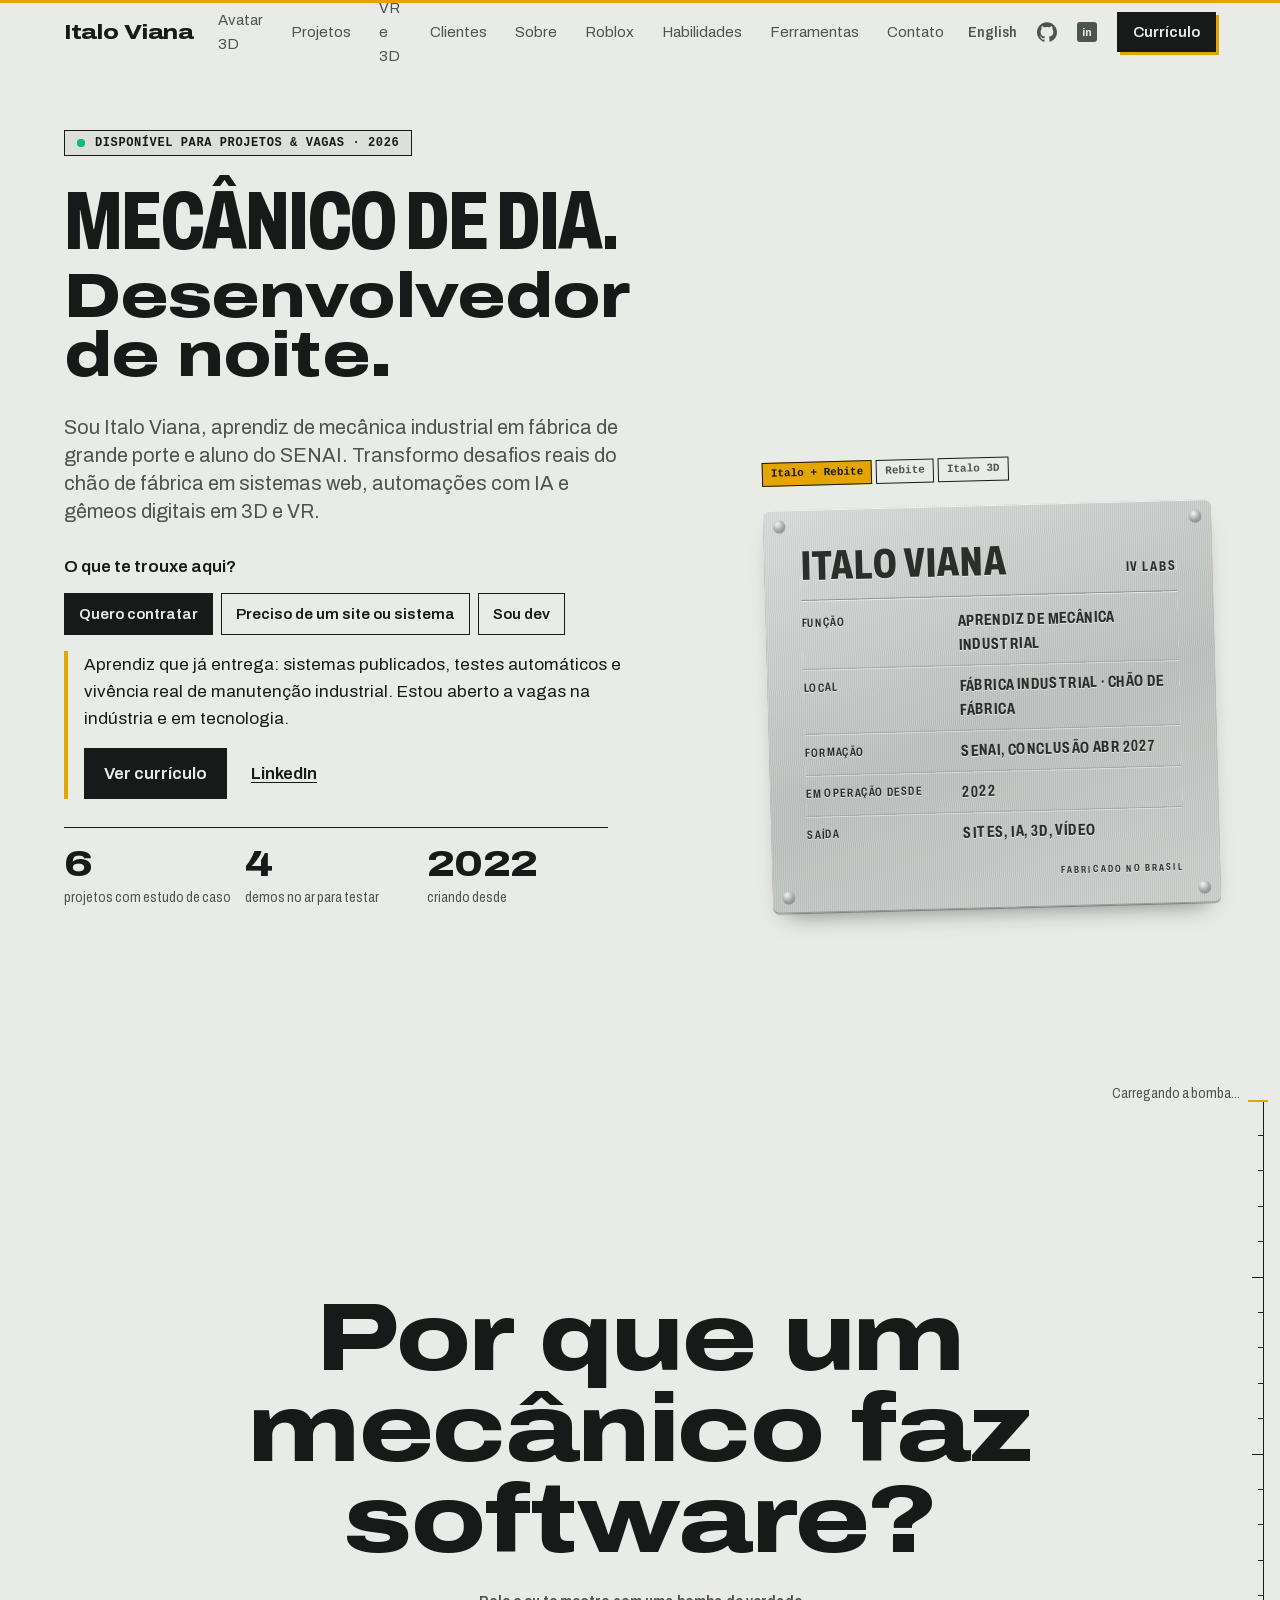
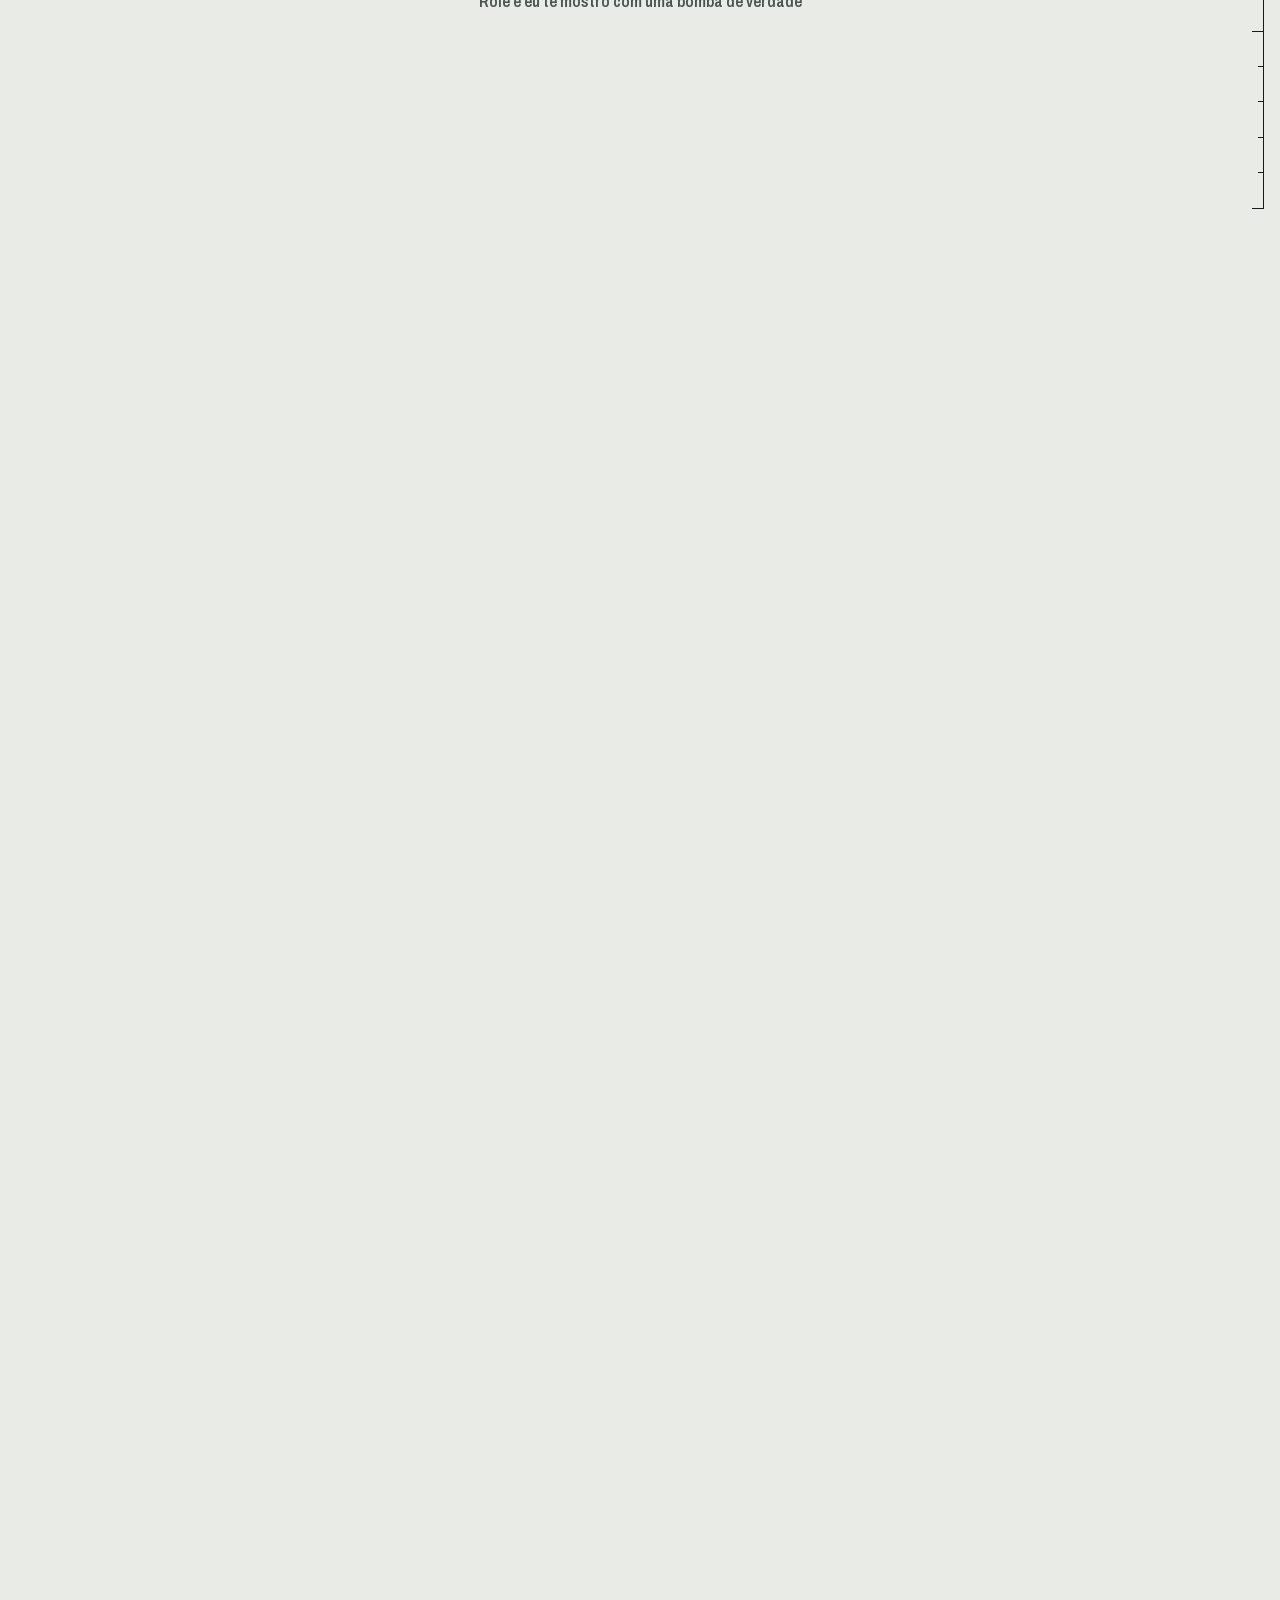
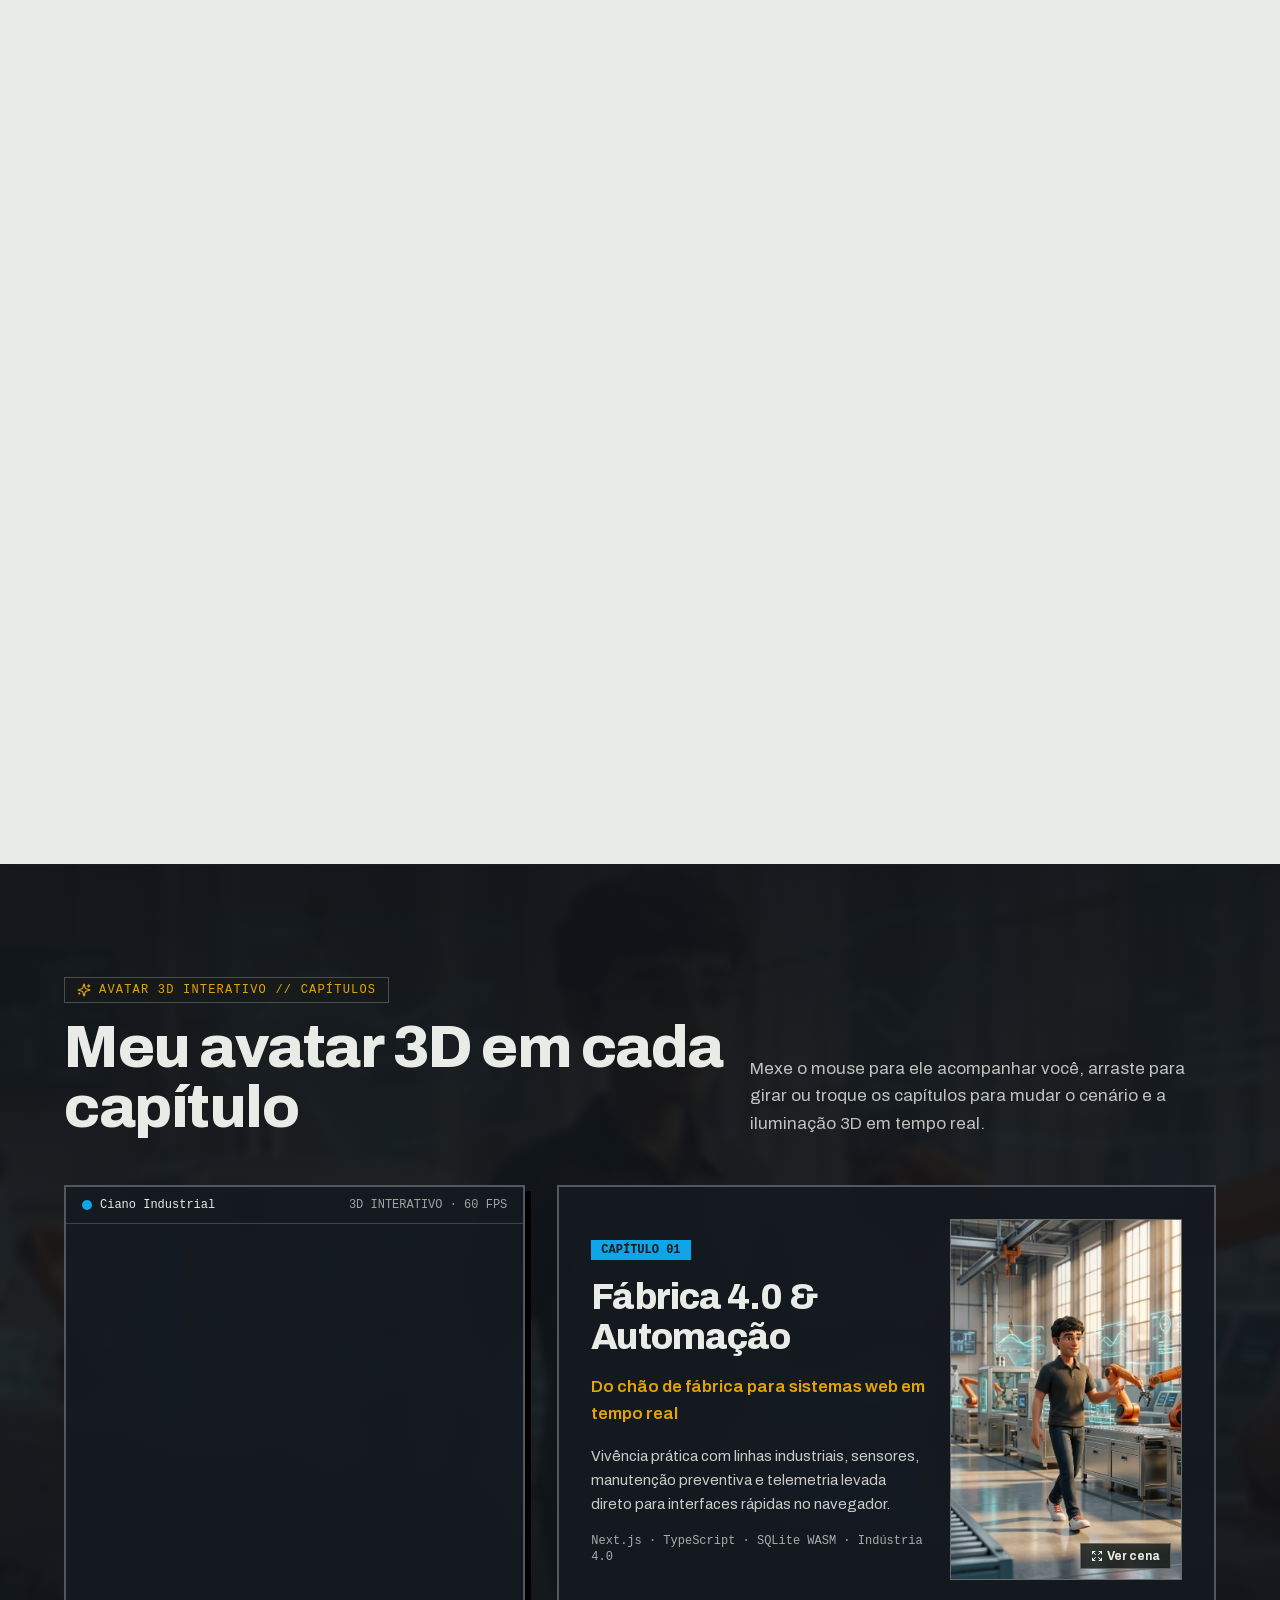
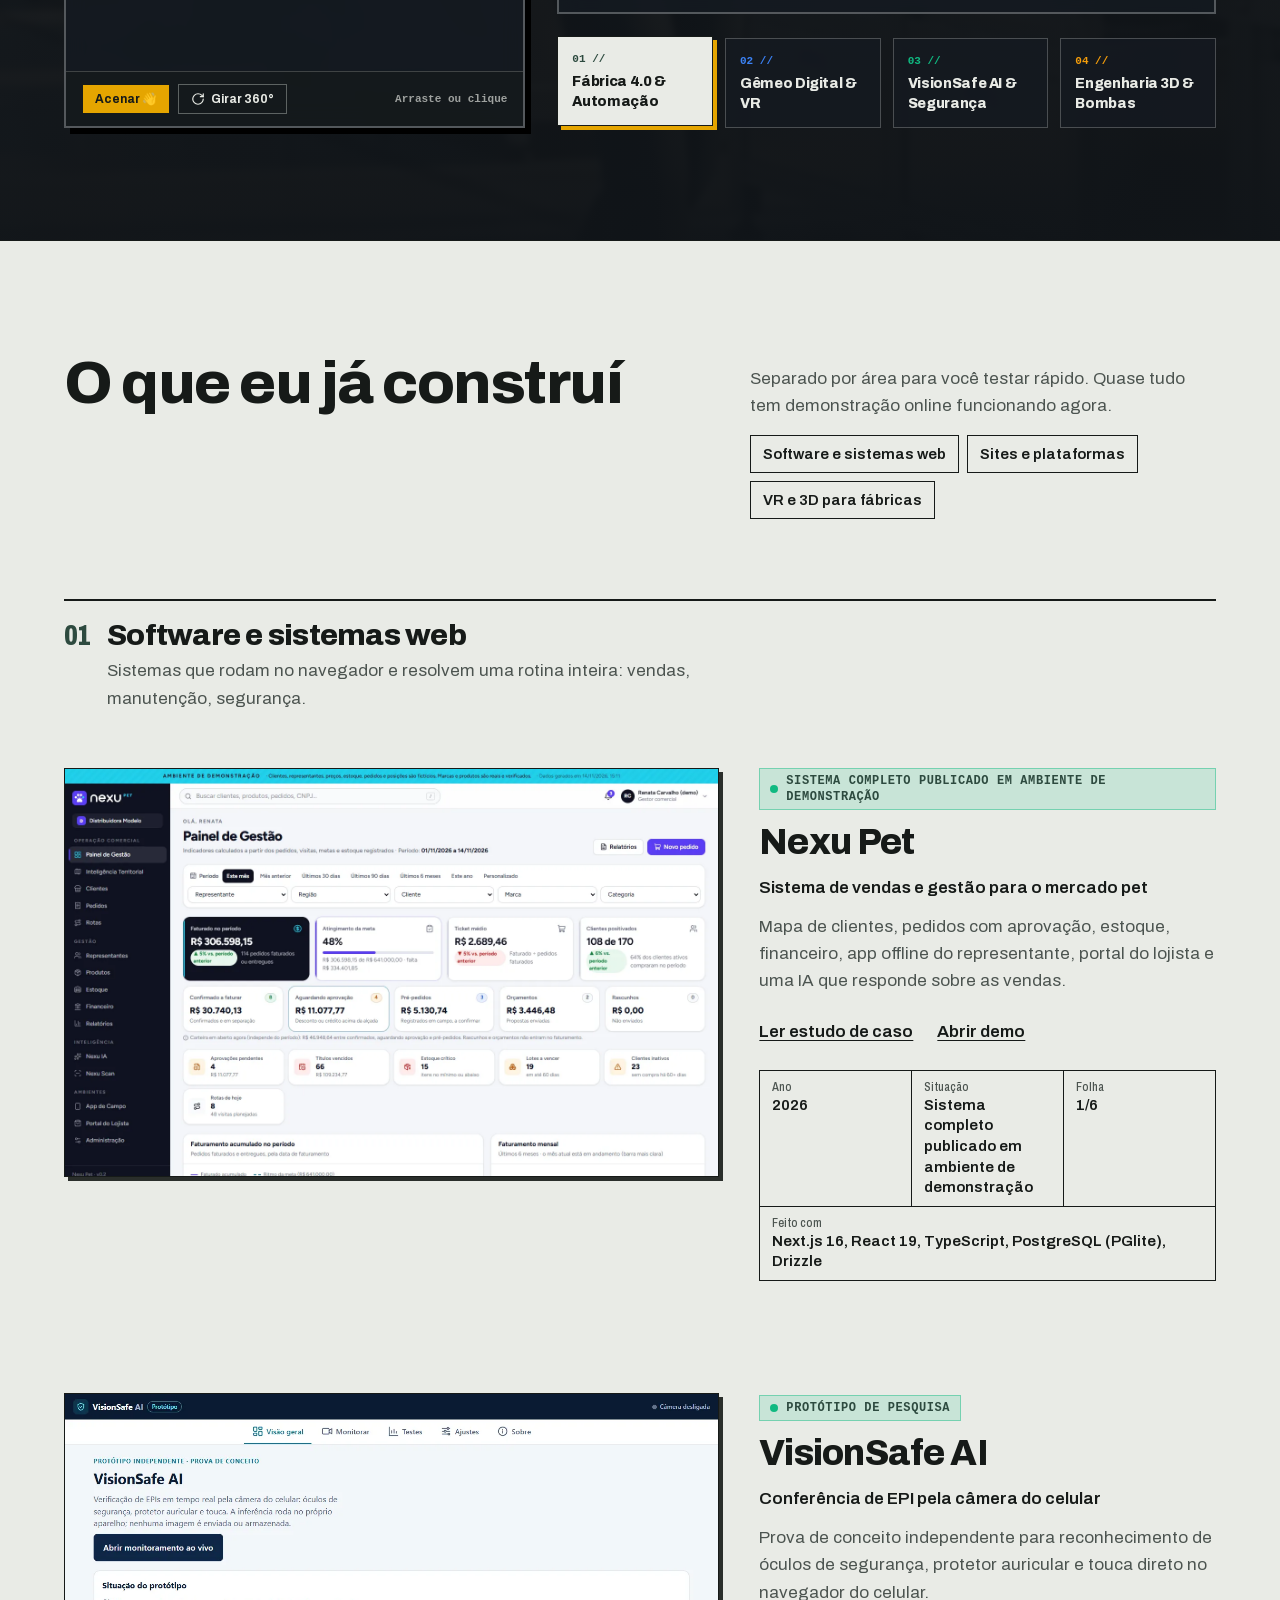
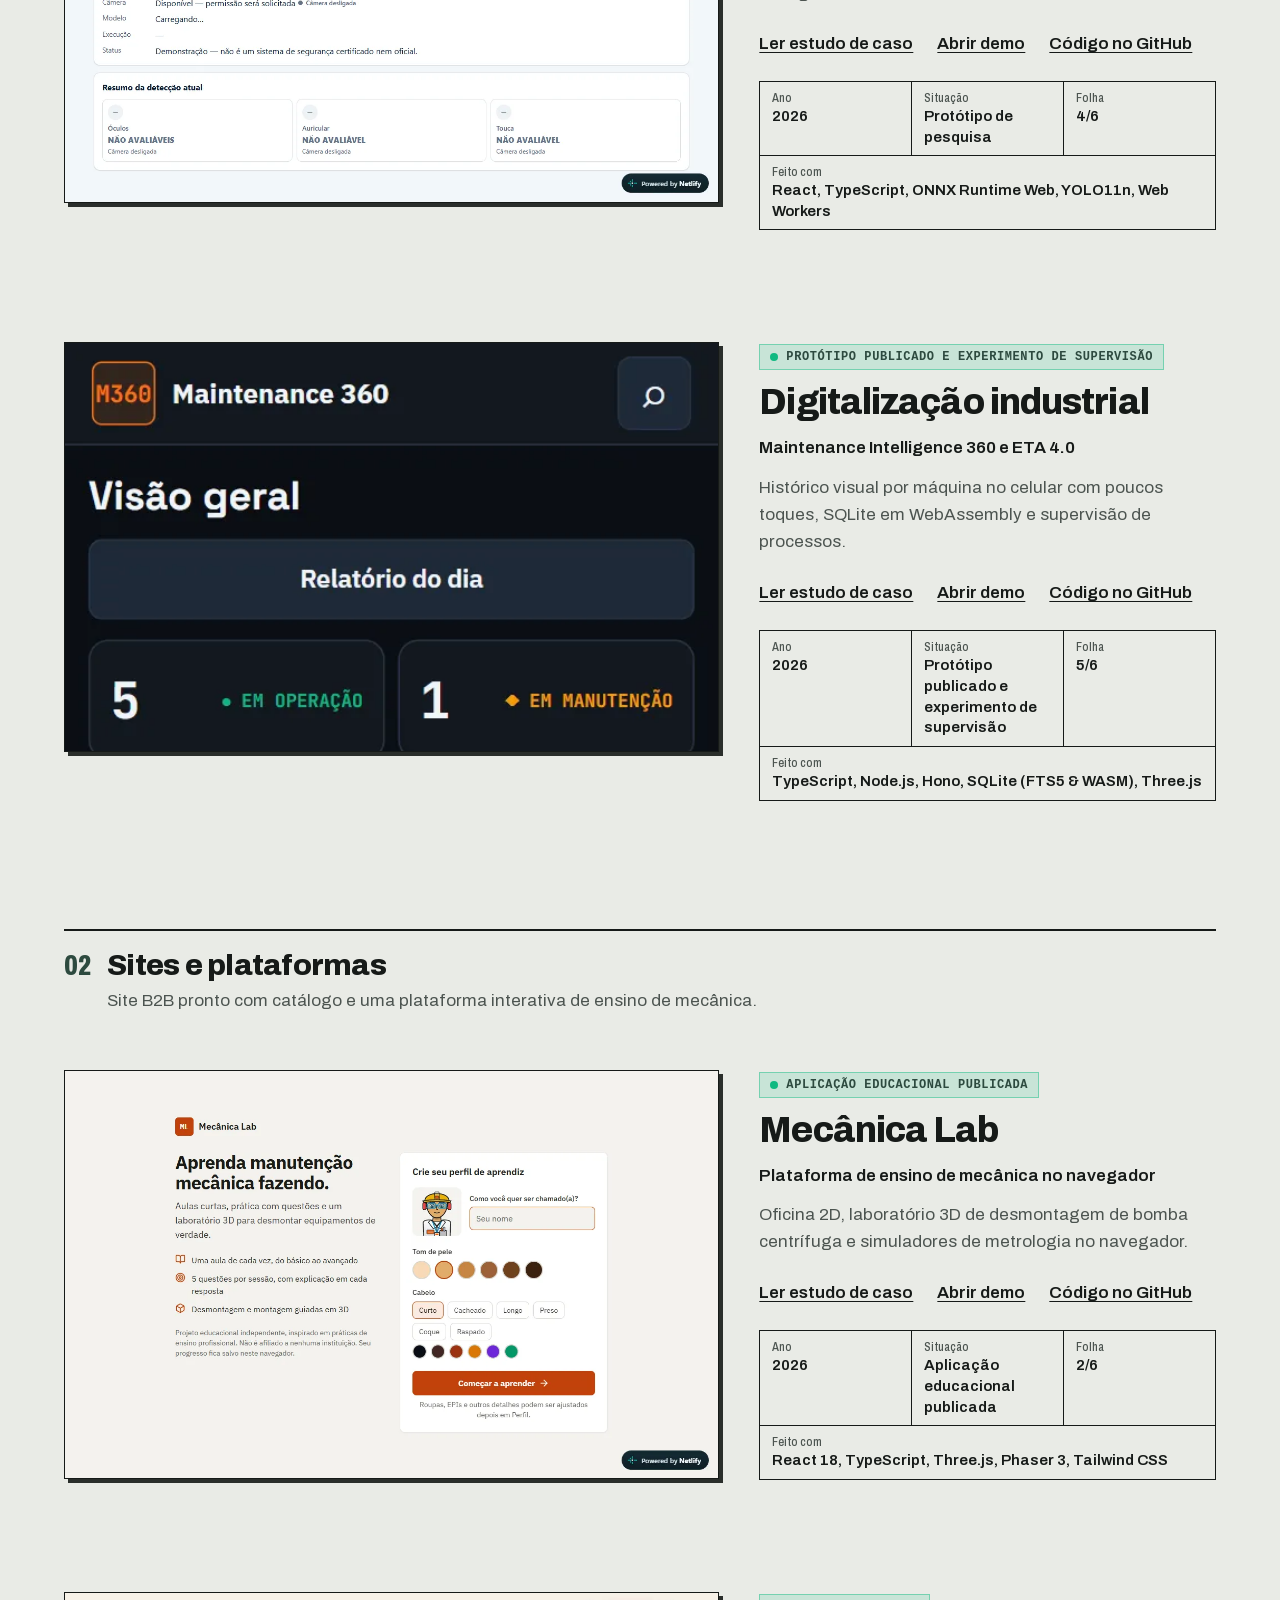
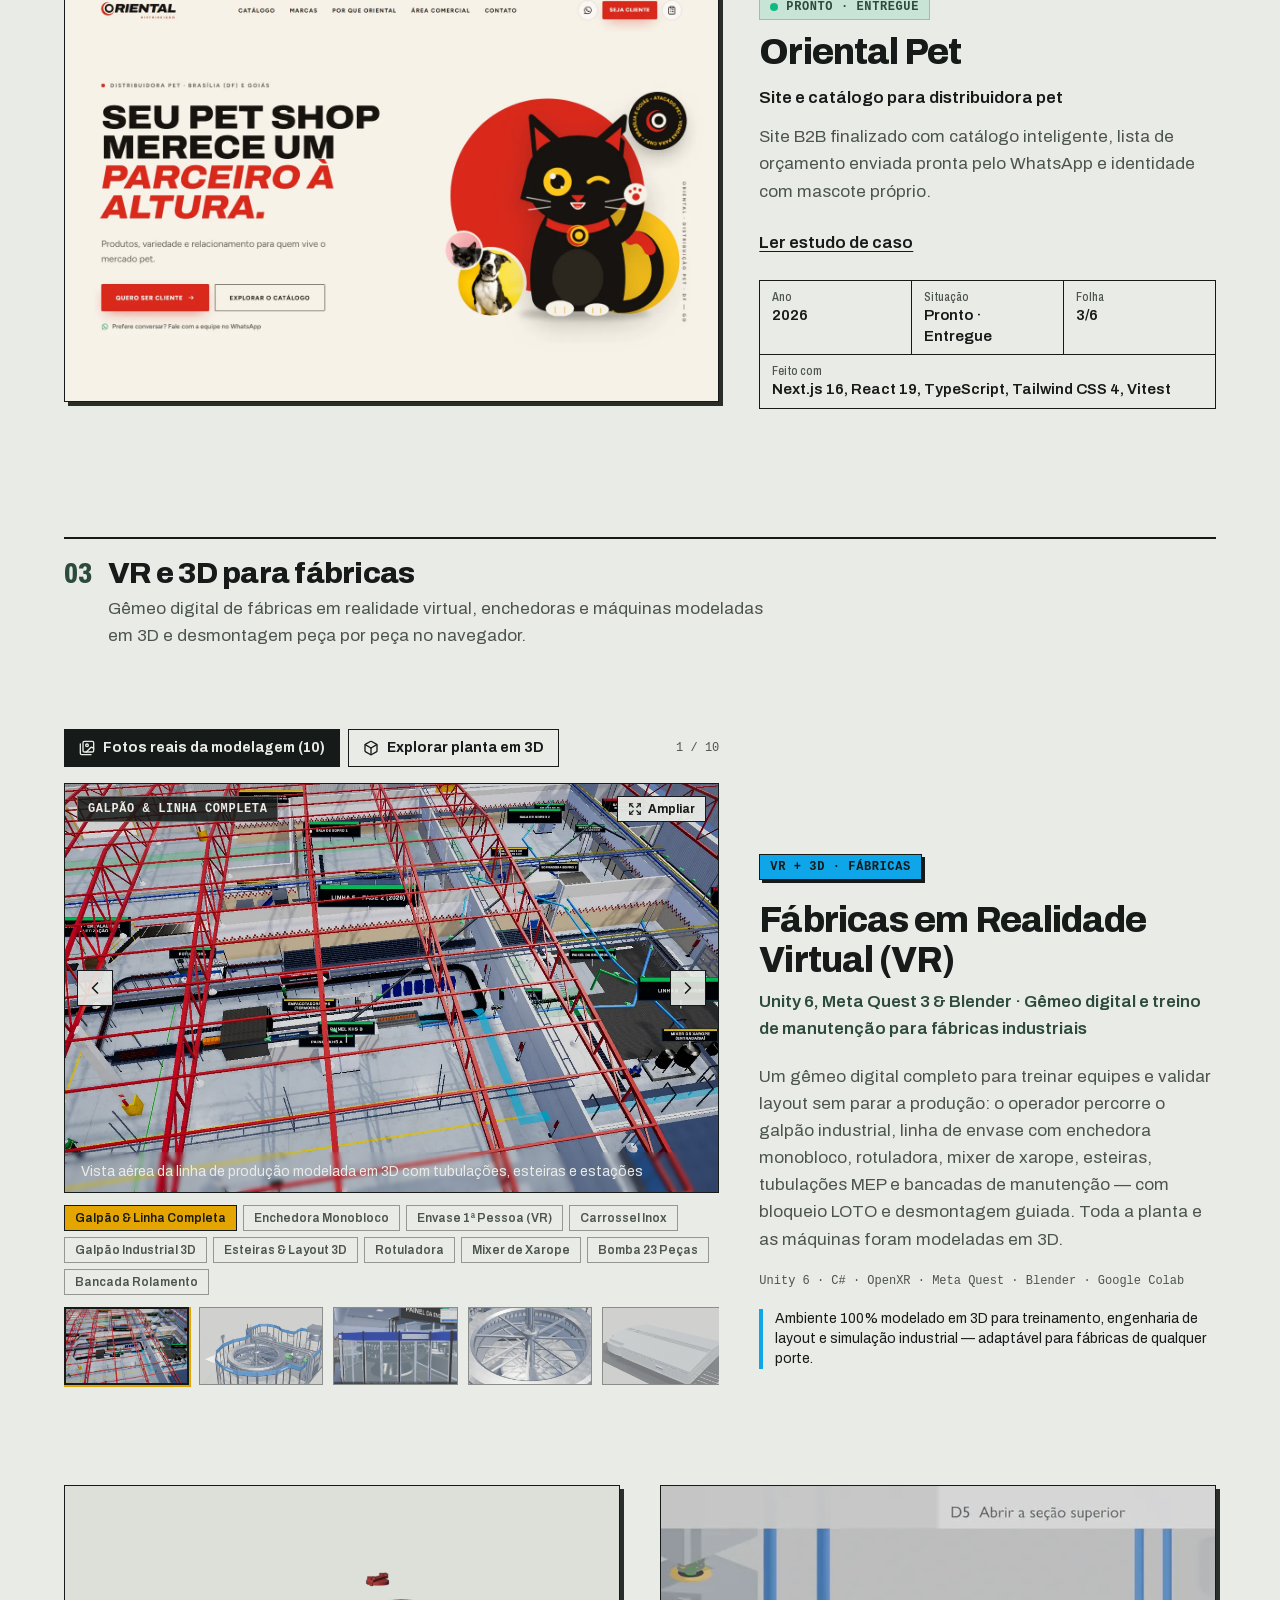
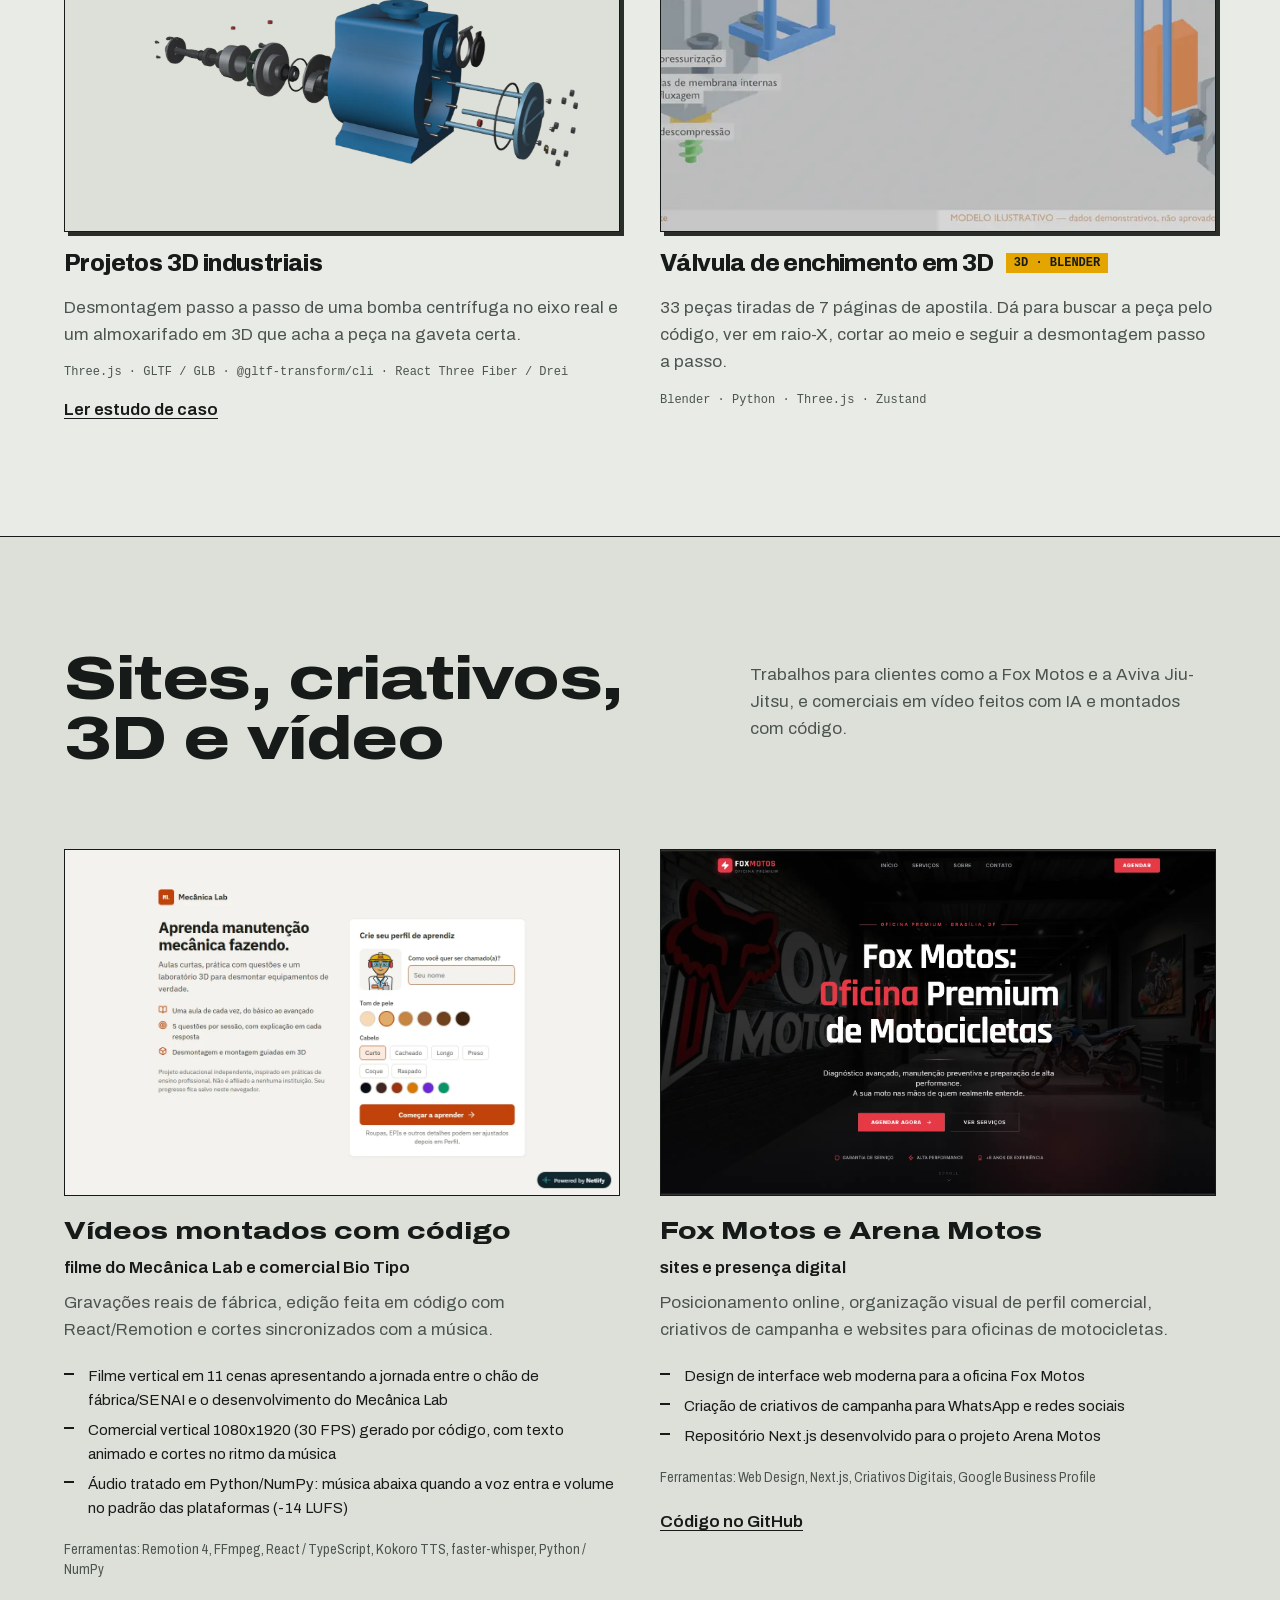
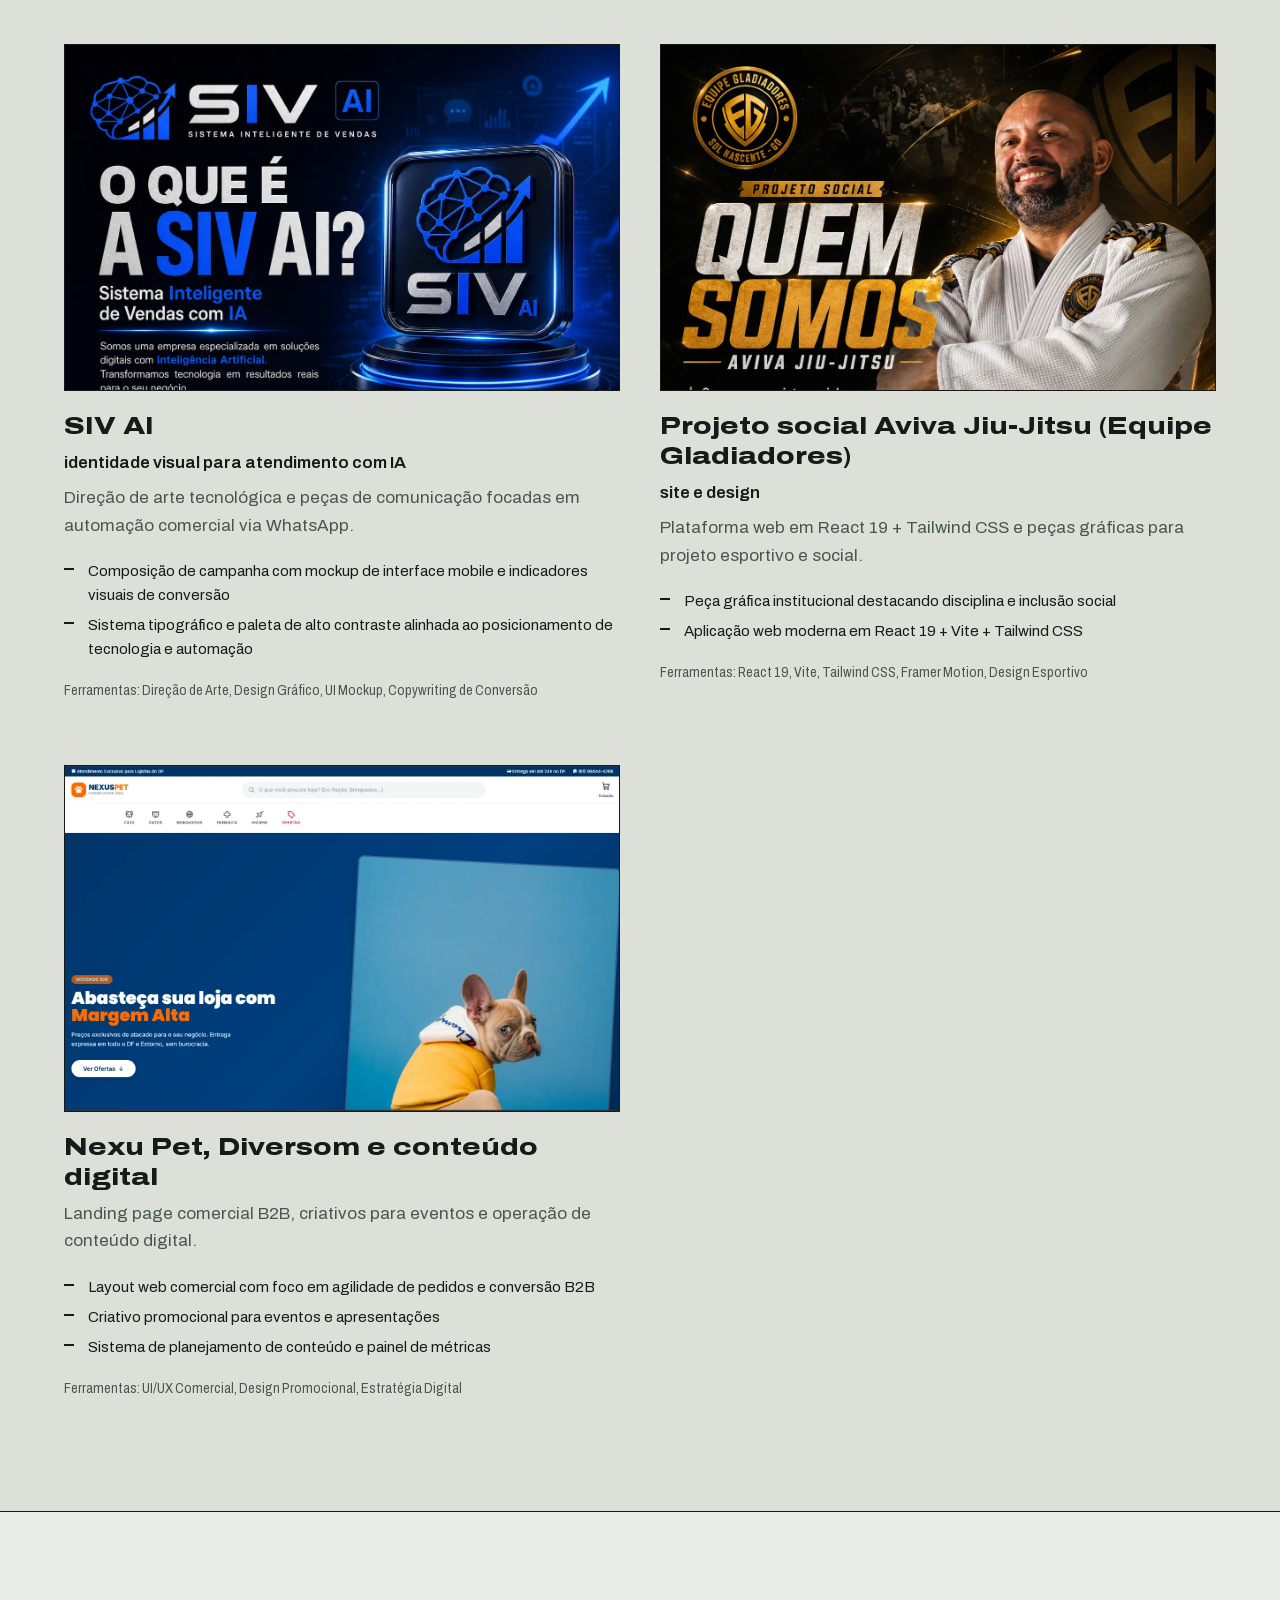
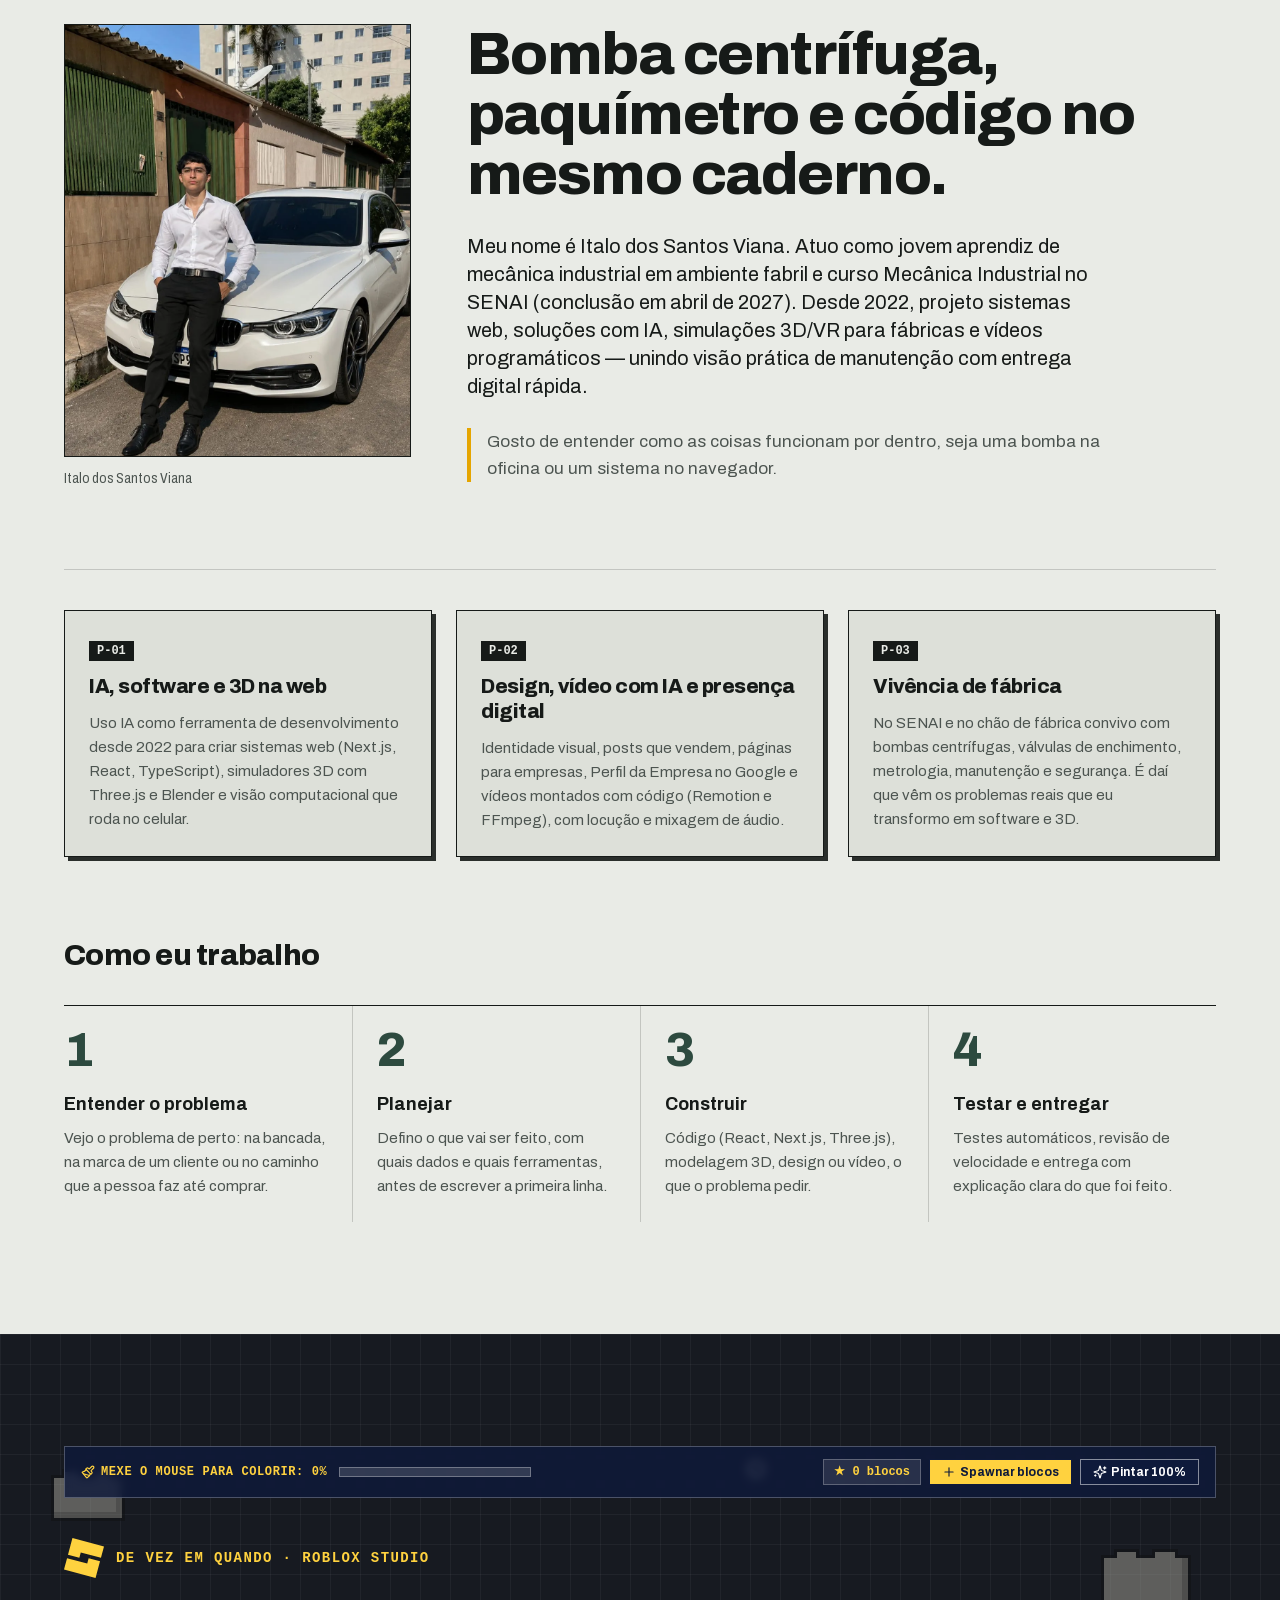
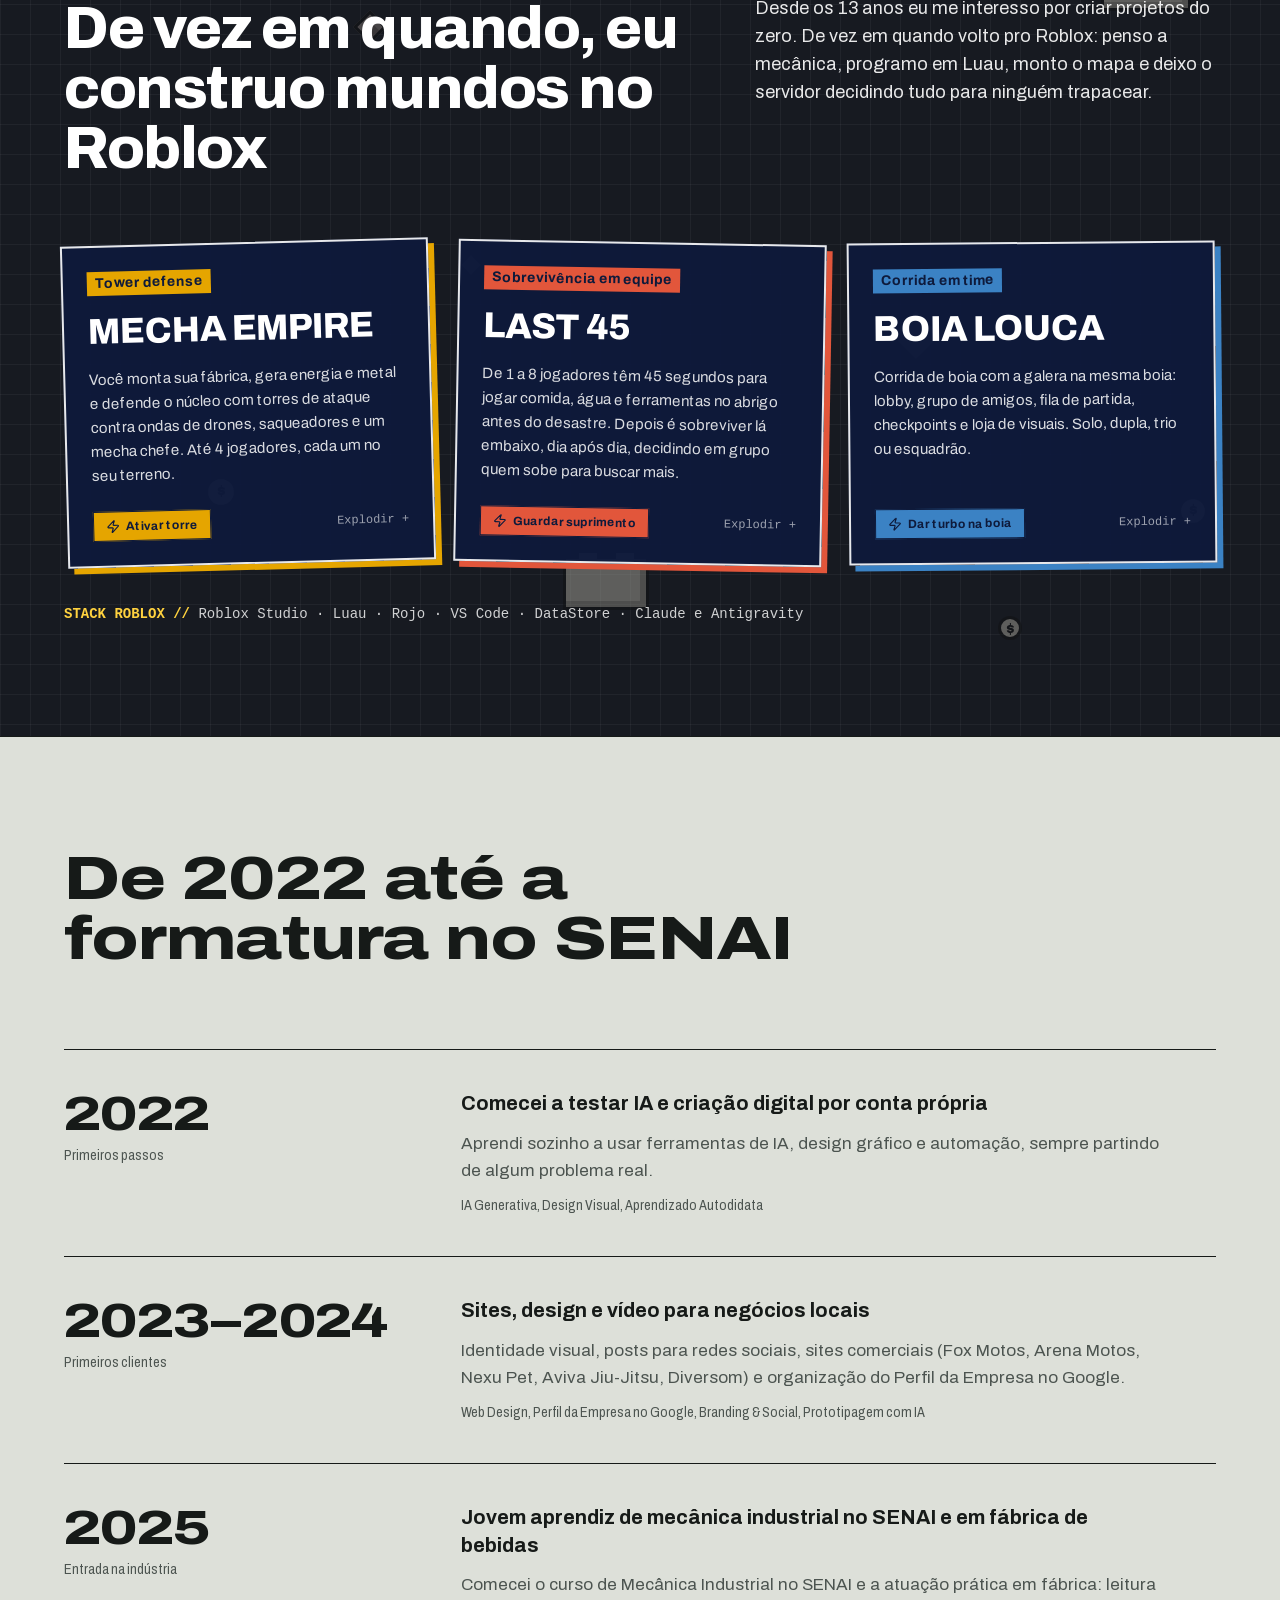
==== commit d98c0381: "Add interactive 3D Italo Avatar alongside Rebite + Pixar 3D chapters showcase" ====
--- a/index.html
+++ b/index.html
@@ -1 +1 @@
-<!DOCTYPE html><!--2blJWtBIpXNW47mir7K1F--><html lang="pt-BR" class="__variable_7347c0 __variable_bd2806 __variable_e3e207"><head><meta charSet="utf-8"/><meta name="viewport" content="width=device-width, initial-scale=1"/><link rel="stylesheet" href="/_next/static/css/804db7a2ec5a193f.css" data-precedence="next"/><link rel="preload" as="script" fetchPriority="low" href="/_next/static/chunks/webpack-0c384127abf9fa47.js"/><script src="/_next/static/chunks/4bd1b696-c023c6e3521b1417.js" async=""></script><script src="/_next/static/chunks/255-2005b055456c798b.js" async=""></script><script src="/_next/static/chunks/main-app-3931642fb47dfe8b.js" async=""></script><script src="/_next/static/chunks/619-ba102abea3e3d0e4.js" async=""></script><script src="/_next/static/chunks/977-3e33b9ee25fcd05d.js" async=""></script><script src="/_next/static/chunks/751-5a8b7f997ed8f70d.js" async=""></script><script src="/_next/static/chunks/app/layout-9bbfb59d1e6fb424.js" async=""></script><script src="/_next/static/chunks/app/not-found-514bf6e9be1bebe1.js" async=""></script><script src="/_next/static/chunks/163-0a924731cc583ef4.js" async=""></script><script src="/_next/static/chunks/527-6fcce1ad50133426.js" async=""></script><script src="/_next/static/chunks/101-bc8bcea11f422dea.js" async=""></script><script src="/_next/static/chunks/app/page-153de2534ae234f0.js" async=""></script><meta name="theme-color" content="#E9EBE6"/><title>Italo Viana | Mecânica industrial, sites, IA e 3D</title><meta name="description" content="Jovem aprendiz de mecânica industrial e aluno do SENAI. Crio sites que vendem, sistemas com IA, experiências 3D/VR e vídeos programáticos. Veja os projetos e fale comigo."/><meta name="author" content="Italo dos Santos Viana"/><meta name="keywords" content="Italo Viana,Italo dos Santos Viana,IV LABS,Mecânica Industrial,SENAI,Fábricas Industriais,Realidade Virtual,Three.js,Inteligência Artificial,Visão Computacional,Mecânica Lab,VisionSafe AI,Maintenance Intelligence 360"/><meta name="creator" content="Italo dos Santos Viana"/><meta name="robots" content="index, follow"/><meta property="og:title" content="Italo Viana | Mecânico de dia. Desenvolvedor de noite."/><meta property="og:description" content="Aprendiz de mecânica industrial que faz sistemas, sites, ferramentas com IA e 3D para empresas."/><meta property="og:site_name" content="Italo Viana"/><meta property="og:locale" content="pt_BR"/><meta property="og:image:alt" content="Italo Viana: aprendo mecânica na fábrica e transformo o que vejo lá em software"/><meta property="og:image:type" content="image/png"/><meta property="og:image" content="https://italovienna-sketch.github.io/opengraph-image?0aeabef9f2c84478"/><meta property="og:image:width" content="1200"/><meta property="og:image:height" content="630"/><meta property="og:type" content="website"/><meta name="twitter:card" content="summary_large_image"/><meta name="twitter:title" content="Italo Viana"/><meta name="twitter:description" content="Aprendiz de mecânica industrial que faz sites, ferramentas com IA, modelos 3D e vídeos."/><meta name="twitter:image:alt" content="Italo Viana: aprendo mecânica na fábrica e transformo o que vejo lá em software"/><meta name="twitter:image:type" content="image/png"/><meta name="twitter:image" content="https://italovienna-sketch.github.io/opengraph-image?0aeabef9f2c84478"/><meta name="twitter:image:width" content="1200"/><meta name="twitter:image:height" content="630"/><link rel="icon" href="/icon?2bab8470f99845ff" type="image/png" sizes="32x32"/><script src="/_next/static/chunks/polyfills-42372ed130431b0a.js" noModule=""></script></head><body class="min-h-screen flex flex-col bg-paper text-ink antialiased"><div hidden=""><!--$--><!--/$--></div><script type="application/ld+json">{"@context":"https://schema.org","@type":"Person","name":"Italo dos Santos Viana","alternateName":"Italo Viana","jobTitle":"Jovem Aprendiz em Mecânica Industrial & Desenvolvedor de Projetos Independentes (IV LABS)","address":{"@type":"PostalAddress","addressCountry":"BR"},"sameAs":["https://www.linkedin.com/in/italo-viana-29924b376","https://github.com/italovienna-sketch"]}</script><a href="#main-content" class="sr-only focus:not-sr-only focus:fixed focus:top-4 focus:left-4 focus:z-[100] focus:px-4 focus:py-2 focus:bg-safety focus:text-ink focus:font-semibold">Pular para o conteúdo principal</a><div class="scroll-gauge" aria-hidden="true"></div><header class="fixed top-0 inset-x-0 z-50 no-print bg-paper/95 backdrop-blur-sm transition-[border-color] duration-200 border-b border-transparent"><div class="max-w-page mx-auto px-5 sm:px-8 h-16 flex items-center justify-between gap-6"><a class="display text-lg sm:text-xl whitespace-nowrap" href="/">Italo Viana</a><nav aria-label="Navegação principal" class="hidden lg:flex items-center gap-5 xl:gap-7 text-[15px]"><a class="text-graphite hover:text-ink transition-colors" href="/#iv-labs">Projetos</a><a class="text-graphite hover:text-ink transition-colors" href="/#vr-3d">VR e 3D</a><a class="text-graphite hover:text-ink transition-colors" href="/#criativo">Clientes</a><a class="text-graphite hover:text-ink transition-colors" href="/#sobre">Sobre</a><a class="text-graphite hover:text-ink transition-colors" href="/#roblox">Roblox</a><a class="text-graphite hover:text-ink transition-colors" href="/#capacidades">Habilidades</a><a class="text-graphite hover:text-ink transition-colors" href="/#ferramentas">Ferramentas</a><a class="text-graphite hover:text-ink transition-colors" href="/#contato">Contato</a></nav><div class="hidden lg:flex items-center gap-5 text-[15px]"><button type="button" aria-label="Mudar idioma para Inglês" class="font-narrow font-semibold text-graphite hover:text-ink">English</button><a href="https://github.com/italovienna-sketch" target="_blank" rel="noopener noreferrer" aria-label="GitHub" title="GitHub" class="text-graphite hover:text-ink"><svg viewBox="0 0 24 24" aria-hidden="true" class="h-5 w-5 fill-current"><path d="M12 .297c-6.63 0-12 5.373-12 12 0 5.303 3.438 9.8 8.205 11.385.6.113.82-.258.82-.577 0-.285-.01-1.04-.015-2.04-3.338.724-4.042-1.61-4.042-1.61C4.422 18.07 3.633 17.7 3.633 17.7c-1.087-.744.084-.729.084-.729 1.205.084 1.838 1.236 1.838 1.236 1.07 1.835 2.809 1.305 3.495.998.108-.776.417-1.305.76-1.605-2.665-.3-5.466-1.332-5.466-5.93 0-1.31.465-2.38 1.235-3.22-.135-.303-.54-1.523.105-3.176 0 0 1.005-.322 3.3 1.23.96-.267 1.98-.399 3-.405 1.02.006 2.04.138 3 .405 2.28-1.552 3.285-1.23 3.285-1.23.645 1.653.24 2.873.12 3.176.765.84 1.23 1.91 1.23 3.22 0 4.61-2.805 5.625-5.475 5.92.42.36.81 1.096.81 2.22 0 1.606-.015 2.896-.015 3.286 0 .315.21.69.825.57C20.565 22.092 24 17.592 24 12.297c0-6.627-5.373-12-12-12"></path></svg></a><a href="https://www.linkedin.com/in/italo-viana-29924b376" target="_blank" rel="noopener noreferrer" aria-label="LinkedIn" title="LinkedIn" class="grid h-5 w-5 place-items-center rounded-[3px] bg-graphite hover:bg-ink text-paper font-bold text-[11px] leading-none">in</a><a class="px-4 py-2 bg-ink text-paper font-semibold shadow-[3px_3px_0_#E5A500] hover:bg-machine transition-colors" href="/curriculo">Currículo</a></div><div class="flex lg:hidden items-center gap-4"><button type="button" aria-label="Mudar idioma para Inglês" class="font-narrow font-semibold text-sm text-graphite">EN</button><button type="button" aria-expanded="false" aria-label="Abrir menu" class="p-2 -mr-2"><svg xmlns="http://www.w3.org/2000/svg" width="24" height="24" viewBox="0 0 24 24" fill="none" stroke="currentColor" stroke-width="2" stroke-linecap="round" stroke-linejoin="round" class="lucide lucide-menu w-6 h-6"><line x1="4" x2="20" y1="12" y2="12"></line><line x1="4" x2="20" y1="6" y2="6"></line><line x1="4" x2="20" y1="18" y2="18"></line></svg></button></div></div></header><main id="main-content" class="flex-1"><section id="hero" aria-labelledby="hero-heading" class="pt-24 pb-16 sm:pt-32 sm:pb-24"><div class="max-w-page mx-auto px-5 sm:px-8 grid grid-cols-1 lg:grid-cols-12 gap-12 lg:gap-10 items-end"><div class="lg:col-span-7 space-y-7"><div class="inline-flex items-center gap-2.5 px-3 py-1 border border-ink bg-paper-2 text-xs font-mono-tech font-bold uppercase tracking-wider"><span class="relative flex h-2 w-2" aria-hidden="true"><span class="animate-ping absolute inline-flex h-full w-full rounded-full bg-live opacity-75"></span><span class="relative inline-flex rounded-full h-2 w-2 bg-live"></span></span>Disponível para projetos &amp; vagas · 2026</div><h1 id="hero-heading" class="elastic text-ink"><span class="sr-only">Mecânico de dia. Desenvolvedor de noite.</span><span aria-hidden="true" class="block font-stamp font-extrabold uppercase leading-[0.9] text-[3rem] sm:text-[4.6rem] lg:text-[5.2rem] tracking-tight"><span class="inline-block whitespace-nowrap"><span data-l="" data-base="68" data-peak="100">M</span><span data-l="" data-base="68" data-peak="100">e</span><span data-l="" data-base="68" data-peak="100">c</span><span data-l="" data-base="68" data-peak="100">â</span><span data-l="" data-base="68" data-peak="100">n</span><span data-l="" data-base="68" data-peak="100">i</span><span data-l="" data-base="68" data-peak="100">c</span><span data-l="" data-base="68" data-peak="100">o</span></span> <span class="inline-block whitespace-nowrap"><span data-l="" data-base="68" data-peak="100">d</span><span data-l="" data-base="68" data-peak="100">e</span></span> <span class="inline-block whitespace-nowrap"><span data-l="" data-base="68" data-peak="100">d</span><span data-l="" data-base="68" data-peak="100">i</span><span data-l="" data-base="68" data-peak="100">a</span><span data-l="" data-base="68" data-peak="100">.</span></span></span><span aria-hidden="true" class="block display text-[1.95rem] min-[400px]:text-[2.2rem] sm:text-[3.6rem] lg:text-[3.9rem] mt-2"><span class="inline-block whitespace-nowrap"><span data-l="" data-base="125" data-peak="80">D</span><span data-l="" data-base="125" data-peak="80">e</span><span data-l="" data-base="125" data-peak="80">s</span><span data-l="" data-base="125" data-peak="80">e</span><span data-l="" data-base="125" data-peak="80">n</span><span data-l="" data-base="125" data-peak="80">v</span><span data-l="" data-base="125" data-peak="80">o</span><span data-l="" data-base="125" data-peak="80">l</span><span data-l="" data-base="125" data-peak="80">v</span><span data-l="" data-base="125" data-peak="80">e</span><span data-l="" data-base="125" data-peak="80">d</span><span data-l="" data-base="125" data-peak="80">o</span><span data-l="" data-base="125" data-peak="80">r</span></span> <span class="inline-block whitespace-nowrap"><span data-l="" data-base="125" data-peak="80">d</span><span data-l="" data-base="125" data-peak="80">e</span></span> <span class="inline-block whitespace-nowrap"><span data-l="" data-base="125" data-peak="80">n</span><span data-l="" data-base="125" data-peak="80">o</span><span data-l="" data-base="125" data-peak="80">i</span><span data-l="" data-base="125" data-peak="80">t</span><span data-l="" data-base="125" data-peak="80">e</span><span data-l="" data-base="125" data-peak="80">.</span></span></span></h1><p class="text-lg sm:text-xl text-graphite max-w-[36rem]">Sou Italo Viana, aprendiz de mecânica industrial em fábrica de grande porte e aluno do SENAI. Transformo desafios reais do chão de fábrica em sistemas web, automações com IA e gêmeos digitais em 3D e VR.</p><div><p id="audience-label" class="font-semibold mb-3">O que te trouxe aqui?</p><div role="tablist" aria-labelledby="audience-label" class="flex flex-wrap gap-2"><button type="button" role="tab" id="aud-tab-hire" aria-selected="true" aria-controls="aud-panel" tabindex="0" class="px-3.5 py-2 border border-ink text-[15px] font-semibold transition-colors bg-ink text-paper">Quero contratar</button><button type="button" role="tab" id="aud-tab-build" aria-selected="false" aria-controls="aud-panel" tabindex="-1" class="px-3.5 py-2 border border-ink text-[15px] font-semibold transition-colors hover:bg-paper-2">Preciso de um site ou sistema</button><button type="button" role="tab" id="aud-tab-dev" aria-selected="false" aria-controls="aud-panel" tabindex="-1" class="px-3.5 py-2 border border-ink text-[15px] font-semibold transition-colors hover:bg-paper-2">Sou dev</button></div><div id="aud-panel" role="tabpanel" aria-labelledby="aud-tab-hire" class="mt-4 border-l-4 border-safety pl-4 animate-fadeIn"><p class="max-w-[36rem]">Aprendiz que já entrega: sistemas publicados, testes automáticos e vivência real de manutenção industrial. Estou aberto a vagas na indústria e em tecnologia.</p><div class="mt-4 flex flex-wrap items-center gap-x-6 gap-y-3"><a href="/curriculo" class="px-5 py-3 bg-ink text-paper font-semibold hover:bg-machine transition-colors">Ver currículo</a><a href="https://www.linkedin.com/in/italo-viana-29924b376" target="_blank" rel="noopener noreferrer" class="link font-semibold">LinkedIn</a></div></div></div><dl class="grid grid-cols-3 max-w-[34rem] border-t border-ink pt-4"><div class="pr-3"><dt class="sr-only">projetos com estudo de caso</dt><dd class="display text-3xl sm:text-4xl">6</dd><dd class="font-narrow text-sm text-graphite leading-snug mt-1">projetos com estudo de caso</dd></div><div class="pr-3"><dt class="sr-only">demos no ar para testar</dt><dd class="display text-3xl sm:text-4xl">4</dd><dd class="font-narrow text-sm text-graphite leading-snug mt-1">demos no ar para testar</dd></div><div class="pr-3"><dt class="sr-only">criando desde</dt><dd class="display text-3xl sm:text-4xl">2022</dd><dd class="font-narrow text-sm text-graphite leading-snug mt-1">criando desde</dd></div></dl></div><div class="lg:col-span-5 max-w-md w-full lg:justify-self-end pt-40 lg:pt-0"><div class="animate-plate relative"><div class="absolute right-2 bottom-[calc(100%-8px)] h-[190px] w-[175px] sm:h-[220px] sm:w-[200px] z-10"><div class="relative h-full w-full [&amp;&gt;canvas]:block"><p role="status" aria-live="polite" class="absolute bottom-[62%] right-[78%] w-44 sm:w-56 bg-paper border border-ink px-3 py-2 text-sm font-semibold leading-snug transition-opacity duration-200 opacity-0 pointer-events-none"><span aria-hidden="true" class="absolute -right-[7px] bottom-3 h-3 w-3 rotate-45 border-r border-t border-ink bg-paper"></span></p></div></div><div class="nameplate px-6 pt-7 pb-6 sm:px-9 sm:pt-9 sm:pb-7" role="img" aria-label="Placa de identificação: Italo Viana, aprendiz de mecânica industrial, SENAI com conclusão em abril de 2027, fazendo projetos desde 2022."><span class="rivet top-2.5 left-2.5"></span><span class="rivet top-2.5 right-2.5"></span><span class="rivet bottom-2.5 left-2.5"></span><span class="rivet bottom-2.5 right-2.5"></span><div class="engraved uppercase" aria-hidden="true"><div class="flex items-baseline justify-between gap-4 pb-3 border-b border-[#8f9692] shadow-[0_1px_0_rgba(255,255,255,0.6)]"><span class="font-stamp font-extrabold text-[2.1rem] sm:text-[2.6rem] leading-none tracking-wide">Italo Viana</span><span class="font-stamp font-bold text-sm tracking-widest">IV Labs</span></div><dl class="pt-1"><div class="grid grid-cols-[7.5rem_1fr] sm:grid-cols-[9rem_1fr] gap-3 py-2 border-b border-[#a3a9a6] shadow-[0_1px_0_rgba(255,255,255,0.45)] last:border-0 last:shadow-none"><dt class="font-stamp text-[11px] sm:text-xs font-semibold tracking-wider pt-0.5">Função</dt><dd class="font-stamp text-sm sm:text-base font-bold tracking-wide">Aprendiz de mecânica industrial</dd></div><div class="grid grid-cols-[7.5rem_1fr] sm:grid-cols-[9rem_1fr] gap-3 py-2 border-b border-[#a3a9a6] shadow-[0_1px_0_rgba(255,255,255,0.45)] last:border-0 last:shadow-none"><dt class="font-stamp text-[11px] sm:text-xs font-semibold tracking-wider pt-0.5">Local</dt><dd class="font-stamp text-sm sm:text-base font-bold tracking-wide">Fábrica industrial · Chão de fábrica</dd></div><div class="grid grid-cols-[7.5rem_1fr] sm:grid-cols-[9rem_1fr] gap-3 py-2 border-b border-[#a3a9a6] shadow-[0_1px_0_rgba(255,255,255,0.45)] last:border-0 last:shadow-none"><dt class="font-stamp text-[11px] sm:text-xs font-semibold tracking-wider pt-0.5">Formação</dt><dd class="font-stamp text-sm sm:text-base font-bold tracking-wide">SENAI, conclusão abr 2027</dd></div><div class="grid grid-cols-[7.5rem_1fr] sm:grid-cols-[9rem_1fr] gap-3 py-2 border-b border-[#a3a9a6] shadow-[0_1px_0_rgba(255,255,255,0.45)] last:border-0 last:shadow-none"><dt class="font-stamp text-[11px] sm:text-xs font-semibold tracking-wider pt-0.5">Em operação desde</dt><dd class="font-stamp text-sm sm:text-base font-bold tracking-wide">2022</dd></div><div class="grid grid-cols-[7.5rem_1fr] sm:grid-cols-[9rem_1fr] gap-3 py-2 border-b border-[#a3a9a6] shadow-[0_1px_0_rgba(255,255,255,0.45)] last:border-0 last:shadow-none"><dt class="font-stamp text-[11px] sm:text-xs font-semibold tracking-wider pt-0.5">Saída</dt><dd class="font-stamp text-sm sm:text-base font-bold tracking-wide">Sites, IA, 3D, vídeo</dd></div></dl><div class="pt-3 font-stamp text-[10px] font-semibold tracking-[0.2em] text-right">Fabricado no Brasil</div></div></div></div></div></div></section><section id="inicio" aria-labelledby="story-heading" class="relative" style="height:340svh"><div class="sticky top-0 h-[100svh] w-full overflow-hidden"><div aria-hidden="true" class="absolute inset-3 sm:inset-6 border border-ink opacity-0 bg-[linear-gradient(rgba(22,26,24,0.07)_1px,transparent_1px),linear-gradient(90deg,rgba(22,26,24,0.07)_1px,transparent_1px)] bg-[size:28px_28px]"></div><div class="absolute inset-0 flex flex-col items-center justify-center px-5 text-center pointer-events-none select-none z-20 origin-center"><h2 id="story-heading" class="display text-[12vw] sm:text-[7.5vw] max-w-[14ch]">Por que um mecânico faz software?</h2><span class="mt-6 font-narrow font-semibold text-sm sm:text-base text-graphite">Role e eu te mostro com uma bomba de verdade</span></div><div aria-hidden="true" class="absolute inset-0 z-10 [&amp;&gt;canvas]:block"></div><div aria-hidden="true" class="group absolute inset-0 z-20 pointer-events-none"><div class="absolute left-0 top-0 invisible"><span class="absolute -left-1 -top-1 h-2 w-2 rounded-full bg-safety ring-2 ring-ink"></span><span class="absolute bg-ink left-0 bottom-0 h-10 w-px group-data-[portrait=true]:bottom-auto group-data-[portrait=true]:top-0 group-data-[portrait=true]:h-px group-data-[portrait=true]:w-8"></span><span class="absolute whitespace-nowrap bg-paper px-1.5 py-0.5 border border-ink text-xs sm:text-sm font-semibold left-1.5 bottom-8 group-data-[portrait=true]:bottom-auto group-data-[portrait=true]:left-8 group-data-[portrait=true]:top-0 group-data-[portrait=true]:-translate-y-1/2">Carcaça voluta</span></div><div class="absolute left-0 top-0 invisible"><span class="absolute -left-1 -top-1 h-2 w-2 rounded-full bg-safety ring-2 ring-ink"></span><span class="absolute bg-ink left-0 top-0 h-10 w-px group-data-[portrait=true]:top-0 group-data-[portrait=true]:right-0 group-data-[portrait=true]:left-auto group-data-[portrait=true]:h-px group-data-[portrait=true]:w-8"></span><span class="absolute whitespace-nowrap bg-paper px-1.5 py-0.5 border border-ink text-xs sm:text-sm font-semibold left-1.5 top-8 group-data-[portrait=true]:left-auto group-data-[portrait=true]:right-8 group-data-[portrait=true]:top-0 group-data-[portrait=true]:-translate-y-1/2">Rotor</span></div><div class="absolute left-0 top-0 invisible"><span class="absolute -left-1 -top-1 h-2 w-2 rounded-full bg-safety ring-2 ring-ink"></span><span class="absolute bg-ink left-0 bottom-0 h-10 w-px group-data-[portrait=true]:bottom-auto group-data-[portrait=true]:top-0 group-data-[portrait=true]:h-px group-data-[portrait=true]:w-8"></span><span class="absolute whitespace-nowrap bg-paper px-1.5 py-0.5 border border-ink text-xs sm:text-sm font-semibold left-1.5 bottom-8 group-data-[portrait=true]:bottom-auto group-data-[portrait=true]:left-8 group-data-[portrait=true]:top-0 group-data-[portrait=true]:-translate-y-1/2">Selo mecânico</span></div><div class="absolute left-0 top-0 invisible"><span class="absolute -left-1 -top-1 h-2 w-2 rounded-full bg-safety ring-2 ring-ink"></span><span class="absolute bg-ink left-0 top-0 h-10 w-px group-data-[portrait=true]:top-0 group-data-[portrait=true]:right-0 group-data-[portrait=true]:left-auto group-data-[portrait=true]:h-px group-data-[portrait=true]:w-8"></span><span class="absolute whitespace-nowrap bg-paper px-1.5 py-0.5 border border-ink text-xs sm:text-sm font-semibold left-1.5 top-8 group-data-[portrait=true]:left-auto group-data-[portrait=true]:right-8 group-data-[portrait=true]:top-0 group-data-[portrait=true]:-translate-y-1/2">Cavalete de mancal</span></div><div class="absolute left-0 top-0 invisible"><span class="absolute -left-1 -top-1 h-2 w-2 rounded-full bg-safety ring-2 ring-ink"></span><span class="absolute bg-ink left-0 bottom-0 h-10 w-px group-data-[portrait=true]:bottom-auto group-data-[portrait=true]:top-0 group-data-[portrait=true]:h-px group-data-[portrait=true]:w-8"></span><span class="absolute whitespace-nowrap bg-paper px-1.5 py-0.5 border border-ink text-xs sm:text-sm font-semibold left-1.5 bottom-8 group-data-[portrait=true]:bottom-auto group-data-[portrait=true]:left-8 group-data-[portrait=true]:top-0 group-data-[portrait=true]:-translate-y-1/2">Eixo</span></div><div class="absolute left-0 top-0 invisible"><span class="absolute -left-1 -top-1 h-2 w-2 rounded-full bg-safety ring-2 ring-ink"></span><span class="absolute bg-ink left-0 top-0 h-10 w-px group-data-[portrait=true]:top-0 group-data-[portrait=true]:right-0 group-data-[portrait=true]:left-auto group-data-[portrait=true]:h-px group-data-[portrait=true]:w-8"></span><span class="absolute whitespace-nowrap bg-paper px-1.5 py-0.5 border border-ink text-xs sm:text-sm font-semibold left-1.5 top-8 group-data-[portrait=true]:left-auto group-data-[portrait=true]:right-8 group-data-[portrait=true]:top-0 group-data-[portrait=true]:-translate-y-1/2">Cubo do acoplamento</span></div></div><div class="absolute z-30 left-5 right-5 bottom-6 sm:left-10 sm:bottom-10 sm:right-auto sm:w-[30rem]"><p class="absolute bottom-0 left-0 right-0 invisible bg-paper border-l-4 border-safety px-4 py-3 font-wide font-bold text-lg sm:text-2xl leading-tight">No chão de fábrica aprendi que toda máquina tem uma ordem certa para ser desmontada.</p><p class="absolute bottom-0 left-0 right-0 invisible bg-paper border-l-4 border-safety px-4 py-3 font-wide font-bold text-lg sm:text-2xl leading-tight">Primeiro saem os parafusos da carcaça.</p><p class="absolute bottom-0 left-0 right-0 invisible bg-paper border-l-4 border-safety px-4 py-3 font-wide font-bold text-lg sm:text-2xl leading-tight">Depois a carcaça, o rotor, a junta e o selo mecânico.</p><p class="absolute bottom-0 left-0 right-0 invisible bg-paper border-l-4 border-safety px-4 py-3 font-wide font-bold text-lg sm:text-2xl leading-tight">Por último o eixo, com os rolamentos e o acoplamento.</p><p class="absolute bottom-0 left-0 right-0 invisible bg-paper border-l-4 border-safety px-4 py-3 font-wide font-bold text-lg sm:text-2xl leading-tight">Com software eu faço igual: desmonto o problema até entender cada peça.</p><p class="absolute bottom-0 left-0 right-0 invisible bg-paper border-l-4 border-safety px-4 py-3 font-wide font-bold text-lg sm:text-2xl leading-tight">Depois monto a solução. Foi assim que nasceram os projetos aqui embaixo.</p></div><div class="absolute z-30 right-5 bottom-28 sm:right-10 sm:bottom-10 w-[17rem] sm:w-[20rem] bg-paper invisible opacity-0"><dl class="grid grid-cols-3 border-l border-t border-ink text-[15px]"><div class="border-r border-b border-ink px-3 py-2 col-span-3"><dt class="font-narrow text-xs font-medium text-graphite">Desenho</dt><dd class="font-semibold leading-snug">Bomba centrífuga</dd></div><div class="border-r border-b border-ink px-3 py-2 "><dt class="font-narrow text-xs font-medium text-graphite">Projeto</dt><dd class="font-semibold leading-snug">Mecânica Lab</dd></div><div class="border-r border-b border-ink px-3 py-2 "><dt class="font-narrow text-xs font-medium text-graphite">Autor</dt><dd class="font-semibold leading-snug">Italo Viana</dd></div><div class="border-r border-b border-ink px-3 py-2 "><dt class="font-narrow text-xs font-medium text-graphite">Ano</dt><dd class="font-semibold leading-snug">2026</dd></div></dl></div><div aria-hidden="true" class="absolute z-30 right-2 sm:right-4 top-24 bottom-24 w-3 hidden sm:block"><div class="absolute inset-y-0 right-0 w-px bg-ink"></div><div class="absolute right-0 h-px bg-ink" style="top:0%;width:12px"></div><div class="absolute right-0 h-px bg-ink" style="top:5%;width:6px"></div><div class="absolute right-0 h-px bg-ink" style="top:10%;width:6px"></div><div class="absolute right-0 h-px bg-ink" style="top:15%;width:6px"></div><div class="absolute right-0 h-px bg-ink" style="top:20%;width:6px"></div><div class="absolute right-0 h-px bg-ink" style="top:25%;width:12px"></div><div class="absolute right-0 h-px bg-ink" style="top:30%;width:6px"></div><div class="absolute right-0 h-px bg-ink" style="top:35%;width:6px"></div><div class="absolute right-0 h-px bg-ink" style="top:40%;width:6px"></div><div class="absolute right-0 h-px bg-ink" style="top:45%;width:6px"></div><div class="absolute right-0 h-px bg-ink" style="top:50%;width:12px"></div><div class="absolute right-0 h-px bg-ink" style="top:55%;width:6px"></div><div class="absolute right-0 h-px bg-ink" style="top:60%;width:6px"></div><div class="absolute right-0 h-px bg-ink" style="top:65%;width:6px"></div><div class="absolute right-0 h-px bg-ink" style="top:70%;width:6px"></div><div class="absolute right-0 h-px bg-ink" style="top:75%;width:12px"></div><div class="absolute right-0 h-px bg-ink" style="top:80%;width:6px"></div><div class="absolute right-0 h-px bg-ink" style="top:85%;width:6px"></div><div class="absolute right-0 h-px bg-ink" style="top:90%;width:6px"></div><div class="absolute right-0 h-px bg-ink" style="top:95%;width:6px"></div><div class="absolute right-0 h-px bg-ink" style="top:100%;width:12px"></div><div class="absolute -right-1 top-0 h-0.5 w-5 bg-safety will-change-transform"></div></div><p class="absolute z-30 top-20 right-5 sm:right-10 font-narrow text-sm text-graphite">Carregando a bomba…</p><p class="sr-only">Animação: a bomba centrífuga que Italo modelou no Blender para o Mecânica Lab, projeto feito a partir do SENAI, é desmontada peça por peça na ordem real da manutenção e vira um desenho técnico.</p></div></section><section id="iv-labs" aria-labelledby="ivlabs-heading" class="border-t border-ink"><div class="max-w-page mx-auto px-5 sm:px-8 py-20 sm:py-28"><div class="grid grid-cols-1 lg:grid-cols-12 gap-6 mb-16 sm:mb-20"><h2 id="ivlabs-heading" class="font-play font-extrabold text-4xl sm:text-6xl leading-[0.95] lg:col-span-7">O que eu já construí</h2><div class="lg:col-span-5 lg:pt-3 max-w-[34rem] space-y-4"><p class="text-graphite">Separado por área para você testar rápido. Quase tudo tem demonstração online funcionando agora.</p><nav aria-label="Tipos de projeto" class="flex flex-wrap gap-2 text-[15px] font-semibold"><a href="#software" class="px-3 py-1.5 border border-ink hover:bg-ink hover:text-paper transition-colors">Software e sistemas web</a><a href="#sites" class="px-3 py-1.5 border border-ink hover:bg-ink hover:text-paper transition-colors">Sites e plataformas</a><a href="#vr-3d" class="px-3 py-1.5 border border-ink hover:bg-ink hover:text-paper transition-colors">VR e 3D para fábricas</a></nav></div></div><div class="space-y-24 sm:space-y-32"><div id="software" class="scroll-mt-24"><div class="grid grid-cols-[auto_1fr] items-baseline gap-x-4 border-t-2 border-ink pt-4 mb-10 sm:mb-14"><span class="font-stamp font-extrabold text-2xl sm:text-3xl text-machine" aria-hidden="true">01</span><div><h3 class="font-play font-extrabold text-2xl sm:text-3xl leading-tight">Software e sistemas web</h3><p class="text-graphite mt-1 max-w-[42rem]">Sistemas que rodam no navegador e resolvem uma rotina inteira: vendas, manutenção, segurança.</p></div></div><div class="space-y-20 sm:space-y-28"><article class="grid grid-cols-1 lg:grid-cols-12 gap-8 lg:gap-10 items-start"><a class="group tactile-card lg:col-span-7 block border border-ink bg-paper-2 aspect-[16/10] overflow-hidden" aria-label="Estudo de caso: Nexu Pet" href="/projetos/nexu-pet"><img src="/projects/nexu-pet/painel.webp" alt="" loading="lazy" decoding="async" class="bench-reveal w-full h-full object-cover object-top transition-transform duration-500 group-hover:scale-[1.02]"/></a><div class="lg:col-span-5 flex flex-col gap-6"><div class="space-y-3"><span class="inline-flex items-center gap-2 px-2.5 py-1 bg-live/15 text-machine border border-live/45 text-xs font-mono-tech font-bold uppercase tracking-wider"><span class="h-2 w-2 rounded-full bg-live" aria-hidden="true"></span>Sistema completo publicado em ambiente de demonstração</span><h4 class="font-play font-extrabold text-3xl sm:text-4xl leading-[0.98]">Nexu Pet</h4><p class="font-semibold">Sistema de vendas e gestão para o mercado pet</p><p class="text-graphite">Mapa de clientes, pedidos com aprovação, estoque, financeiro, app offline do representante, portal do lojista e uma IA que responde sobre as vendas.</p></div><div class="flex flex-wrap gap-x-6 gap-y-2 font-semibold"><a class="link" href="/projetos/nexu-pet">Ler estudo de caso</a><a href="https://nexupet.netlify.app" target="_blank" rel="noopener noreferrer" class="link">Abrir demo</a></div><dl class="grid grid-cols-3 border-l border-t border-ink text-[15px]"><div class="border-r border-b border-ink px-3 py-2 "><dt class="font-narrow text-xs font-medium text-graphite">Ano</dt><dd class="font-semibold leading-snug">2026</dd></div><div class="border-r border-b border-ink px-3 py-2 "><dt class="font-narrow text-xs font-medium text-graphite">Situação</dt><dd class="font-semibold leading-snug">Sistema completo publicado em ambiente de demonstração</dd></div><div class="border-r border-b border-ink px-3 py-2 "><dt class="font-narrow text-xs font-medium text-graphite">Folha</dt><dd class="font-semibold leading-snug">1/6</dd></div><div class="border-r border-b border-ink px-3 py-2 col-span-3"><dt class="font-narrow text-xs font-medium text-graphite">Feito com</dt><dd class="font-semibold leading-snug">Next.js 16, React 19, TypeScript, PostgreSQL (PGlite), Drizzle</dd></div></dl></div></article><article class="grid grid-cols-1 lg:grid-cols-12 gap-8 lg:gap-10 items-start"><a class="group tactile-card lg:col-span-7 block border border-ink bg-paper-2 aspect-[16/10] overflow-hidden" aria-label="Estudo de caso: VisionSafe AI" href="/projetos/visionsafe-ai"><img src="/projects/visionsafe-ai/inicio.webp" alt="" loading="lazy" decoding="async" class="bench-reveal w-full h-full object-cover object-top transition-transform duration-500 group-hover:scale-[1.02]"/></a><div class="lg:col-span-5 flex flex-col gap-6"><div class="space-y-3"><span class="inline-flex items-center gap-2 px-2.5 py-1 bg-live/15 text-machine border border-live/45 text-xs font-mono-tech font-bold uppercase tracking-wider"><span class="h-2 w-2 rounded-full bg-live" aria-hidden="true"></span>Protótipo de pesquisa</span><h4 class="font-play font-extrabold text-3xl sm:text-4xl leading-[0.98]">VisionSafe AI</h4><p class="font-semibold">Conferência de EPI pela câmera do celular</p><p class="text-graphite">Prova de conceito independente para reconhecimento de óculos de segurança, protetor auricular e touca direto no navegador do celular.</p></div><div class="flex flex-wrap gap-x-6 gap-y-2 font-semibold"><a class="link" href="/projetos/visionsafe-ai">Ler estudo de caso</a><a href="https://visionsafe-ai-demo.netlify.app" target="_blank" rel="noopener noreferrer" class="link">Abrir demo</a><a href="https://github.com/italovienna-sketch/visionsafe-ai" target="_blank" rel="noopener noreferrer" class="link">Código no GitHub</a></div><dl class="grid grid-cols-3 border-l border-t border-ink text-[15px]"><div class="border-r border-b border-ink px-3 py-2 "><dt class="font-narrow text-xs font-medium text-graphite">Ano</dt><dd class="font-semibold leading-snug">2026</dd></div><div class="border-r border-b border-ink px-3 py-2 "><dt class="font-narrow text-xs font-medium text-graphite">Situação</dt><dd class="font-semibold leading-snug">Protótipo de pesquisa</dd></div><div class="border-r border-b border-ink px-3 py-2 "><dt class="font-narrow text-xs font-medium text-graphite">Folha</dt><dd class="font-semibold leading-snug">4/6</dd></div><div class="border-r border-b border-ink px-3 py-2 col-span-3"><dt class="font-narrow text-xs font-medium text-graphite">Feito com</dt><dd class="font-semibold leading-snug">React, TypeScript, ONNX Runtime Web, YOLO11n, Web Workers</dd></div></dl></div></article><article class="grid grid-cols-1 lg:grid-cols-12 gap-8 lg:gap-10 items-start"><a class="group tactile-card lg:col-span-7 block border border-ink bg-paper-2 aspect-[16/10] overflow-hidden" aria-label="Estudo de caso: Digitalização industrial" href="/projetos/digitalizacao-industrial"><img src="/projects/mi360/inicio.webp" alt="" loading="lazy" decoding="async" class="bench-reveal w-full h-full object-cover object-top transition-transform duration-500 group-hover:scale-[1.02]"/></a><div class="lg:col-span-5 flex flex-col gap-6"><div class="space-y-3"><span class="inline-flex items-center gap-2 px-2.5 py-1 bg-live/15 text-machine border border-live/45 text-xs font-mono-tech font-bold uppercase tracking-wider"><span class="h-2 w-2 rounded-full bg-live" aria-hidden="true"></span>Protótipo publicado e experimento de supervisão</span><h4 class="font-play font-extrabold text-3xl sm:text-4xl leading-[0.98]">Digitalização industrial</h4><p class="font-semibold">Maintenance Intelligence 360 e ETA 4.0</p><p class="text-graphite">Histórico visual por máquina no celular com poucos toques, SQLite em WebAssembly e supervisão de processos.</p></div><div class="flex flex-wrap gap-x-6 gap-y-2 font-semibold"><a class="link" href="/projetos/digitalizacao-industrial">Ler estudo de caso</a><a href="https://maintenance-360-demo.netlify.app" target="_blank" rel="noopener noreferrer" class="link">Abrir demo</a><a href="https://github.com/italovienna-sketch/maintenance-intelligence-360" target="_blank" rel="noopener noreferrer" class="link">Código no GitHub</a></div><dl class="grid grid-cols-3 border-l border-t border-ink text-[15px]"><div class="border-r border-b border-ink px-3 py-2 "><dt class="font-narrow text-xs font-medium text-graphite">Ano</dt><dd class="font-semibold leading-snug">2026</dd></div><div class="border-r border-b border-ink px-3 py-2 "><dt class="font-narrow text-xs font-medium text-graphite">Situação</dt><dd class="font-semibold leading-snug">Protótipo publicado e experimento de supervisão</dd></div><div class="border-r border-b border-ink px-3 py-2 "><dt class="font-narrow text-xs font-medium text-graphite">Folha</dt><dd class="font-semibold leading-snug">5/6</dd></div><div class="border-r border-b border-ink px-3 py-2 col-span-3"><dt class="font-narrow text-xs font-medium text-graphite">Feito com</dt><dd class="font-semibold leading-snug">TypeScript, Node.js, Hono, SQLite (FTS5 &amp; WASM), Three.js</dd></div></dl></div></article></div></div><div id="sites" class="scroll-mt-24"><div class="grid grid-cols-[auto_1fr] items-baseline gap-x-4 border-t-2 border-ink pt-4 mb-10 sm:mb-14"><span class="font-stamp font-extrabold text-2xl sm:text-3xl text-machine" aria-hidden="true">02</span><div><h3 class="font-play font-extrabold text-2xl sm:text-3xl leading-tight">Sites e plataformas</h3><p class="text-graphite mt-1 max-w-[42rem]">Site B2B pronto com catálogo e uma plataforma interativa de ensino de mecânica.</p></div></div><div class="space-y-20 sm:space-y-28"><article class="grid grid-cols-1 lg:grid-cols-12 gap-8 lg:gap-10 items-start"><a class="group tactile-card lg:col-span-7 block border border-ink bg-paper-2 aspect-[16/10] overflow-hidden" aria-label="Estudo de caso: Mecânica Lab" href="/projetos/mecanica-lab"><img src="/projects/mecanica-lab/inicio.webp" alt="" loading="lazy" decoding="async" class="bench-reveal w-full h-full object-cover object-top transition-transform duration-500 group-hover:scale-[1.02]"/></a><div class="lg:col-span-5 flex flex-col gap-6"><div class="space-y-3"><span class="inline-flex items-center gap-2 px-2.5 py-1 bg-live/15 text-machine border border-live/45 text-xs font-mono-tech font-bold uppercase tracking-wider"><span class="h-2 w-2 rounded-full bg-live" aria-hidden="true"></span>Aplicação educacional publicada</span><h4 class="font-play font-extrabold text-3xl sm:text-4xl leading-[0.98]">Mecânica Lab</h4><p class="font-semibold">Plataforma de ensino de mecânica no navegador</p><p class="text-graphite">Oficina 2D, laboratório 3D de desmontagem de bomba centrífuga e simuladores de metrologia no navegador.</p></div><div class="flex flex-wrap gap-x-6 gap-y-2 font-semibold"><a class="link" href="/projetos/mecanica-lab">Ler estudo de caso</a><a href="https://mecanica-lab-3d.netlify.app" target="_blank" rel="noopener noreferrer" class="link">Abrir demo</a><a href="https://github.com/italovienna-sketch/mecanica-lab" target="_blank" rel="noopener noreferrer" class="link">Código no GitHub</a></div><dl class="grid grid-cols-3 border-l border-t border-ink text-[15px]"><div class="border-r border-b border-ink px-3 py-2 "><dt class="font-narrow text-xs font-medium text-graphite">Ano</dt><dd class="font-semibold leading-snug">2026</dd></div><div class="border-r border-b border-ink px-3 py-2 "><dt class="font-narrow text-xs font-medium text-graphite">Situação</dt><dd class="font-semibold leading-snug">Aplicação educacional publicada</dd></div><div class="border-r border-b border-ink px-3 py-2 "><dt class="font-narrow text-xs font-medium text-graphite">Folha</dt><dd class="font-semibold leading-snug">2/6</dd></div><div class="border-r border-b border-ink px-3 py-2 col-span-3"><dt class="font-narrow text-xs font-medium text-graphite">Feito com</dt><dd class="font-semibold leading-snug">React 18, TypeScript, Three.js, Phaser 3, Tailwind CSS</dd></div></dl></div></article><article class="grid grid-cols-1 lg:grid-cols-12 gap-8 lg:gap-10 items-start"><a class="group tactile-card lg:col-span-7 block border border-ink bg-paper-2 aspect-[16/10] overflow-hidden" aria-label="Estudo de caso: Oriental Pet" href="/projetos/oriental-pet"><img src="/projects/oriental-pet/home.webp" alt="" loading="lazy" decoding="async" class="bench-reveal w-full h-full object-cover object-top transition-transform duration-500 group-hover:scale-[1.02]"/></a><div class="lg:col-span-5 flex flex-col gap-6"><div class="space-y-3"><span class="inline-flex items-center gap-2 px-2.5 py-1 bg-live/15 text-machine border border-live/45 text-xs font-mono-tech font-bold uppercase tracking-wider"><span class="h-2 w-2 rounded-full bg-live" aria-hidden="true"></span>Pronto · Entregue</span><h4 class="font-play font-extrabold text-3xl sm:text-4xl leading-[0.98]">Oriental Pet</h4><p class="font-semibold">Site e catálogo para distribuidora pet</p><p class="text-graphite">Site B2B finalizado com catálogo inteligente, lista de orçamento enviada pronta pelo WhatsApp e identidade com mascote próprio.</p></div><div class="flex flex-wrap gap-x-6 gap-y-2 font-semibold"><a class="link" href="/projetos/oriental-pet">Ler estudo de caso</a></div><dl class="grid grid-cols-3 border-l border-t border-ink text-[15px]"><div class="border-r border-b border-ink px-3 py-2 "><dt class="font-narrow text-xs font-medium text-graphite">Ano</dt><dd class="font-semibold leading-snug">2026</dd></div><div class="border-r border-b border-ink px-3 py-2 "><dt class="font-narrow text-xs font-medium text-graphite">Situação</dt><dd class="font-semibold leading-snug">Pronto · Entregue</dd></div><div class="border-r border-b border-ink px-3 py-2 "><dt class="font-narrow text-xs font-medium text-graphite">Folha</dt><dd class="font-semibold leading-snug">3/6</dd></div><div class="border-r border-b border-ink px-3 py-2 col-span-3"><dt class="font-narrow text-xs font-medium text-graphite">Feito com</dt><dd class="font-semibold leading-snug">Next.js 16, React 19, TypeScript, Tailwind CSS 4, Vitest</dd></div></dl></div></article></div></div><div id="vr-3d" class="scroll-mt-24"><div class="grid grid-cols-[auto_1fr] items-baseline gap-x-4 border-t-2 border-ink pt-4 mb-10 sm:mb-14"><span class="font-stamp font-extrabold text-2xl sm:text-3xl text-machine" aria-hidden="true">03</span><div><h3 class="font-play font-extrabold text-2xl sm:text-3xl leading-tight">VR e 3D para fábricas</h3><p class="text-graphite mt-1 max-w-[42rem]">Gêmeo digital de fábricas em realidade virtual, enchedoras e máquinas modeladas em 3D e desmontagem peça por peça no navegador.</p></div></div><div class="space-y-20 sm:space-y-24"><article class="relative grid grid-cols-1 lg:grid-cols-12 gap-8 lg:gap-10 items-start pt-6"><div class="lg:col-span-7 min-w-0"><div class="space-y-4"><div class="flex flex-wrap items-center justify-between gap-2"><div role="tablist" aria-label="Modo de visualização da fábrica" class="flex flex-wrap gap-2"><button type="button" role="tab" aria-selected="true" class="inline-flex items-center gap-2 px-3.5 py-2 border border-ink text-sm font-bold transition-colors bg-ink text-paper"><svg xmlns="http://www.w3.org/2000/svg" width="24" height="24" viewBox="0 0 24 24" fill="none" stroke="currentColor" stroke-width="2" stroke-linecap="round" stroke-linejoin="round" class="lucide lucide-images w-4 h-4" aria-hidden="true"><path d="M18 22H4a2 2 0 0 1-2-2V6"></path><path d="m22 13-1.296-1.296a2.41 2.41 0 0 0-3.408 0L11 18"></path><circle cx="12" cy="8" r="2"></circle><rect width="16" height="16" x="6" y="2" rx="2"></rect></svg>Fotos reais da modelagem (10)</button><button type="button" role="tab" aria-selected="false" class="inline-flex items-center gap-2 px-3.5 py-2 border border-ink text-sm font-bold transition-colors bg-paper hover:bg-paper-2"><svg xmlns="http://www.w3.org/2000/svg" width="24" height="24" viewBox="0 0 24 24" fill="none" stroke="currentColor" stroke-width="2" stroke-linecap="round" stroke-linejoin="round" class="lucide lucide-box w-4 h-4" aria-hidden="true"><path d="M21 8a2 2 0 0 0-1-1.73l-7-4a2 2 0 0 0-2 0l-7 4A2 2 0 0 0 3 8v8a2 2 0 0 0 1 1.73l7 4a2 2 0 0 0 2 0l7-4A2 2 0 0 0 21 16Z"></path><path d="m3.3 7 8.7 5 8.7-5"></path><path d="M12 22V12"></path></svg>Explorar planta em 3D</button></div><span class="font-mono-tech text-xs text-graphite">1 / 10</span></div><div class="space-y-3"><div class="relative border border-ink bg-ink aspect-[16/10] overflow-hidden group"><img src="/projects/simulador-fabrica/galpao-vr-aereo.webp" alt="Vista aérea da linha de produção modelada em 3D com tubulações, esteiras e estações" loading="lazy" decoding="async" class="w-full h-full object-cover transition-transform duration-500 group-hover:scale-[1.015]"/><span class="absolute top-3 left-3 px-2.5 py-1 bg-ink/85 text-paper border border-paper/30 font-mono-tech text-xs font-bold uppercase tracking-wider">Galpão &amp; Linha Completa</span><button type="button" class="absolute top-3 right-3 inline-flex items-center gap-1.5 px-2.5 py-1 bg-paper/95 text-ink border border-ink text-xs font-bold hover:bg-safety transition-colors cursor-zoom-in" aria-label="Ampliar: Vista aérea da linha de produção modelada em 3D com tubulações, esteiras e estações"><svg xmlns="http://www.w3.org/2000/svg" width="24" height="24" viewBox="0 0 24 24" fill="none" stroke="currentColor" stroke-width="2" stroke-linecap="round" stroke-linejoin="round" class="lucide lucide-expand w-3.5 h-3.5" aria-hidden="true"><path d="m15 15 6 6"></path><path d="m15 9 6-6"></path><path d="M21 16.2V21h-4.8"></path><path d="M21 7.8V3h-4.8"></path><path d="M3 16.2V21h4.8"></path><path d="m3 21 6-6"></path><path d="M3 7.8V3h4.8"></path><path d="M9 9 3 3"></path></svg>Ampliar</button><button type="button" aria-label="Foto anterior" class="absolute left-3 top-1/2 -translate-y-1/2 h-9 w-9 grid place-items-center bg-paper/90 text-ink border border-ink hover:bg-safety transition-colors"><svg xmlns="http://www.w3.org/2000/svg" width="24" height="24" viewBox="0 0 24 24" fill="none" stroke="currentColor" stroke-width="2" stroke-linecap="round" stroke-linejoin="round" class="lucide lucide-chevron-left w-5 h-5"><path d="m15 18-6-6 6-6"></path></svg></button><button type="button" aria-label="Próxima foto" class="absolute right-3 top-1/2 -translate-y-1/2 h-9 w-9 grid place-items-center bg-paper/90 text-ink border border-ink hover:bg-safety transition-colors"><svg xmlns="http://www.w3.org/2000/svg" width="24" height="24" viewBox="0 0 24 24" fill="none" stroke="currentColor" stroke-width="2" stroke-linecap="round" stroke-linejoin="round" class="lucide lucide-chevron-right w-5 h-5"><path d="m9 18 6-6-6-6"></path></svg></button><p class="absolute inset-x-0 bottom-0 bg-ink/82 text-paper px-4 py-2.5 text-xs sm:text-sm leading-snug backdrop-blur-[2px]">Vista aérea da linha de produção modelada em 3D com tubulações, esteiras e estações</p></div><div class="flex flex-wrap gap-1.5"><button type="button" class="px-2.5 py-1 border text-xs font-semibold transition-colors border-ink bg-safety text-ink font-bold">Galpão &amp; Linha Completa</button><button type="button" class="px-2.5 py-1 border text-xs font-semibold transition-colors border-ink/40 bg-paper text-graphite hover:border-ink hover:text-ink">Enchedora Monobloco</button><button type="button" class="px-2.5 py-1 border text-xs font-semibold transition-colors border-ink/40 bg-paper text-graphite hover:border-ink hover:text-ink">Envase 1ª Pessoa (VR)</button><button type="button" class="px-2.5 py-1 border text-xs font-semibold transition-colors border-ink/40 bg-paper text-graphite hover:border-ink hover:text-ink">Carrossel Inox</button><button type="button" class="px-2.5 py-1 border text-xs font-semibold transition-colors border-ink/40 bg-paper text-graphite hover:border-ink hover:text-ink">Galpão Industrial 3D</button><button type="button" class="px-2.5 py-1 border text-xs font-semibold transition-colors border-ink/40 bg-paper text-graphite hover:border-ink hover:text-ink">Esteiras &amp; Layout 3D</button><button type="button" class="px-2.5 py-1 border text-xs font-semibold transition-colors border-ink/40 bg-paper text-graphite hover:border-ink hover:text-ink">Rotuladora</button><button type="button" class="px-2.5 py-1 border text-xs font-semibold transition-colors border-ink/40 bg-paper text-graphite hover:border-ink hover:text-ink">Mixer de Xarope</button><button type="button" class="px-2.5 py-1 border text-xs font-semibold transition-colors border-ink/40 bg-paper text-graphite hover:border-ink hover:text-ink">Bomba 23 Peças</button><button type="button" class="px-2.5 py-1 border text-xs font-semibold transition-colors border-ink/40 bg-paper text-graphite hover:border-ink hover:text-ink">Bancada Rolamento</button></div><ul class="flex gap-2.5 overflow-x-auto snap-x snap-mandatory pb-1" aria-label="Miniaturas do simulador"><li class="snap-start shrink-0 w-[30%] sm:w-[19%]"><button type="button" class="block w-full border aspect-[16/10] overflow-hidden transition-all border-2 border-ink ring-2 ring-safety" aria-label="Vista aérea da linha de produção modelada em 3D com tubulações, esteiras e estações"><img src="/projects/simulador-fabrica/galpao-vr-aereo.webp" alt="" loading="lazy" decoding="async" class="w-full h-full object-cover"/></button></li><li class="snap-start shrink-0 w-[30%] sm:w-[19%]"><button type="button" class="block w-full border aspect-[16/10] overflow-hidden transition-all border-ink/60 opacity-75 hover:opacity-100" aria-label="Modelagem 3D detalhada da enchedora monobloco com guarda NR-12 e IHM"><img src="/projects/simulador-fabrica/enchedora-monobloco.webp" alt="" loading="lazy" decoding="async" class="w-full h-full object-cover"/></button></li><li class="snap-start shrink-0 w-[30%] sm:w-[19%]"><button type="button" class="block w-full border aspect-[16/10] overflow-hidden transition-all border-ink/60 opacity-75 hover:opacity-100" aria-label="Visão em primeira pessoa dentro da sala de envase em VR diante da enchedora"><img src="/projects/simulador-fabrica/enchedora-interior-vr.webp" alt="" loading="lazy" decoding="async" class="w-full h-full object-cover"/></button></li><li class="snap-start shrink-0 w-[30%] sm:w-[19%]"><button type="button" class="block w-full border aspect-[16/10] overflow-hidden transition-all border-ink/60 opacity-75 hover:opacity-100" aria-label="Detalhe do carrossel rotativo e estrelas de transferência da enchedora em 3D"><img src="/projects/simulador-fabrica/enchedora-carrossel.webp" alt="" loading="lazy" decoding="async" class="w-full h-full object-cover"/></button></li><li class="snap-start shrink-0 w-[30%] sm:w-[19%]"><button type="button" class="block w-full border aspect-[16/10] overflow-hidden transition-all border-ink/60 opacity-75 hover:opacity-100" aria-label="Estrutura externa completa do galpão industrial com docas e cobertura"><img src="/projects/simulador-fabrica/galpao-industrial-3d.webp" alt="" loading="lazy" decoding="async" class="w-full h-full object-cover"/></button></li><li class="snap-start shrink-0 w-[30%] sm:w-[19%]"><button type="button" class="block w-full border aspect-[16/10] overflow-hidden transition-all border-ink/60 opacity-75 hover:opacity-100" aria-label="Simulação de fluxo de garrafas, esteiras curvas e comparação de layout no simulador VR"><img src="/projects/simulador-fabrica/esteiras-linha-vr.webp" alt="" loading="lazy" decoding="async" class="w-full h-full object-cover"/></button></li><li class="snap-start shrink-0 w-[30%] sm:w-[19%]"><button type="button" class="block w-full border aspect-[16/10] overflow-hidden transition-all border-ink/60 opacity-75 hover:opacity-100" aria-label="Modelagem 3D da rotuladora industrial com carenagem transparente e painel"><img src="/projects/simulador-fabrica/rotuladora-3d.webp" alt="" loading="lazy" decoding="async" class="w-full h-full object-cover"/></button></li><li class="snap-start shrink-0 w-[30%] sm:w-[19%]"><button type="button" class="block w-full border aspect-[16/10] overflow-hidden transition-all border-ink/60 opacity-75 hover:opacity-100" aria-label="Tanques inox, bombas de processo e tubulação do mixer modelados em 3D"><img src="/projects/simulador-fabrica/mixer-xarope-3d.webp" alt="" loading="lazy" decoding="async" class="w-full h-full object-cover"/></button></li><li class="snap-start shrink-0 w-[30%] sm:w-[19%]"><button type="button" class="block w-full border aspect-[16/10] overflow-hidden transition-all border-ink/60 opacity-75 hover:opacity-100" aria-label="Estação da bomba centrífuga com motor, tubulação e instrutor virtual"><img src="/projects/simulador-fabrica/bomba-23-pecas.webp" alt="" loading="lazy" decoding="async" class="w-full h-full object-cover"/></button></li><li class="snap-start shrink-0 w-[30%] sm:w-[19%]"><button type="button" class="block w-full border aspect-[16/10] overflow-hidden transition-all border-ink/60 opacity-75 hover:opacity-100" aria-label="Bancada de treino: troca de rolamento com alicate de anéis DIN 471"><img src="/projects/simulador-fabrica/bancada-rolamento.webp" alt="" loading="lazy" decoding="async" class="w-full h-full object-cover"/></button></li></ul></div></div></div><div class="lg:col-span-5 flex flex-col gap-5 relative"><div class="flex items-end justify-between gap-4"><span class="inline-flex items-center gap-2 px-2.5 py-1 bg-vr-cyan text-ink text-xs font-mono-tech font-bold uppercase tracking-wider border border-ink shadow-[3px_3px_0_#161A18]">VR + 3D · <!-- -->FÁBRICAS</span><div class="h-[150px] w-[170px] sm:h-[175px] sm:w-[195px] -mt-6 shrink-0"><!--$!--><template data-dgst="BAILOUT_TO_CLIENT_SIDE_RENDERING"></template><!--/$--></div></div><div class="space-y-2"><h4 class="font-play font-extrabold text-3xl sm:text-4xl leading-[0.98]">Fábricas em Realidade Virtual (VR)</h4><p class="font-semibold text-machine">Unity 6, Meta Quest 3 &amp; Blender · Gêmeo digital e treino de manutenção para fábricas industriais</p></div><p class="text-graphite">Um gêmeo digital completo para treinar equipes e validar layout sem parar a produção: o operador percorre o galpão industrial, linha de envase com enchedora monobloco, rotuladora, mixer de xarope, esteiras, tubulações MEP e bancadas de manutenção — com bloqueio LOTO e desmontagem guiada. Toda a planta e as máquinas foram modeladas em 3D.</p><p class="font-mono-tech text-xs text-graphite">Unity 6 · C# · OpenXR · Meta Quest · Blender · Google Colab</p><p class="text-sm border-l-4 border-vr-cyan pl-3">Ambiente 100% modelado em 3D para treinamento, engenharia de layout e simulação industrial — adaptável para fábricas de qualquer porte.</p></div></article><div class="grid grid-cols-1 md:grid-cols-2 gap-x-10 gap-y-14"><article class="flex flex-col gap-4"><a class="group tactile-card block border border-ink bg-paper-2 aspect-[16/10] overflow-hidden" href="/projetos/projetos-3d-industriais"><img src="/projects/pumpwise-3d/overview_04_exploded_hierarchy.webp" alt="" loading="lazy" decoding="async" class="bench-reveal w-full h-full object-cover object-top transition-transform duration-500 group-hover:scale-[1.02]"/></a><h4 class="font-play font-extrabold text-2xl leading-tight">Projetos 3D industriais</h4><p class="text-graphite">Desmontagem passo a passo de uma bomba centrífuga no eixo real e um almoxarifado em 3D que acha a peça na gaveta certa.</p><p class="font-mono-tech text-xs text-graphite">Three.js · GLTF / GLB · @gltf-transform/cli · React Three Fiber / Drei</p><a class="link font-semibold self-start" href="/projetos/projetos-3d-industriais">Ler estudo de caso</a></article><article class="flex flex-col gap-4"><button type="button" class="group tactile-card block border border-ink bg-paper-2 aspect-[16/10] overflow-hidden cursor-zoom-in" aria-label="Ampliar: Render da válvula de enchimento montada e explodida"><img src="/projects/mariana-brasal/eevee_pair.webp" alt="" loading="lazy" decoding="async" class="bench-reveal w-full h-full object-cover transition-transform duration-500 group-hover:scale-[1.02]"/></button><div class="flex flex-wrap items-center gap-3"><h4 class="font-play font-extrabold text-2xl leading-tight">Válvula de enchimento em 3D</h4><span class="px-2 py-0.5 bg-safety text-ink text-xs font-mono-tech font-bold">3D · BLENDER</span></div><p class="text-graphite">33 peças tiradas de 7 páginas de apostila. Dá para buscar a peça pelo código, ver em raio-X, cortar ao meio e seguir a desmontagem passo a passo.</p><p class="font-mono-tech text-xs text-graphite">Blender · Python · Three.js · Zustand</p></article></div></div></div></div></div></section><section id="criativo" aria-labelledby="creative-heading" class="border-t border-ink bg-paper-2"><div class="max-w-page mx-auto px-5 sm:px-8 py-20 sm:py-28"><div class="grid grid-cols-1 lg:grid-cols-12 gap-6 mb-14 sm:mb-20"><h2 id="creative-heading" class="display text-4xl sm:text-6xl lg:col-span-7">Sites, criativos, 3D e vídeo</h2><p class="text-graphite lg:col-span-5 lg:pt-3 max-w-[34rem]">Trabalhos para clientes como a Fox Motos e a Aviva Jiu-Jitsu, e comerciais em vídeo feitos com IA e montados com código.</p></div><div class="grid grid-cols-1 md:grid-cols-2 gap-x-10 gap-y-16"><article class="flex flex-col gap-5"><button type="button" aria-label="Ampliar imagem: Vídeos montados com código" class="group block border border-ink bg-paper aspect-[16/10] overflow-hidden cursor-zoom-in"><img src="/projects/mecanica-lab/inicio.webp" alt="" loading="lazy" decoding="async" class="w-full h-full object-cover object-top transition-transform duration-500 group-hover:scale-[1.02]"/></button><div class="space-y-2"><h3 class="font-wide font-extrabold text-2xl leading-tight">Vídeos montados com código</h3><p class="font-semibold">filme do Mecânica Lab e comercial Bio Tipo</p><p class="text-graphite">Gravações reais de fábrica, edição feita em código com React/Remotion e cortes sincronizados com a música.</p></div><ul class="space-y-1.5 text-[15px]"><li class="grid grid-cols-[1rem_1fr] gap-2"><span aria-hidden="true" class="mt-[0.6em] h-[2px] w-2.5 bg-ink"></span><span>Filme vertical em 11 cenas apresentando a jornada entre o chão de fábrica/SENAI e o desenvolvimento do Mecânica Lab</span></li><li class="grid grid-cols-[1rem_1fr] gap-2"><span aria-hidden="true" class="mt-[0.6em] h-[2px] w-2.5 bg-ink"></span><span>Comercial vertical 1080x1920 (30 FPS) gerado por código, com texto animado e cortes no ritmo da música</span></li><li class="grid grid-cols-[1rem_1fr] gap-2"><span aria-hidden="true" class="mt-[0.6em] h-[2px] w-2.5 bg-ink"></span><span>Áudio tratado em Python/NumPy: música abaixa quando a voz entra e volume no padrão das plataformas (-14 LUFS)</span></li></ul><p class="font-narrow text-sm text-graphite">Ferramentas: <!-- -->Remotion 4, FFmpeg, React / TypeScript, Kokoro TTS, faster-whisper, Python / NumPy</p></article><article class="flex flex-col gap-5"><button type="button" aria-label="Ampliar imagem: Fox Motos e Arena Motos" class="group block border border-ink bg-paper aspect-[16/10] overflow-hidden cursor-zoom-in"><img src="/creative/fox-motos.webp" alt="" loading="lazy" decoding="async" class="w-full h-full object-cover object-top transition-transform duration-500 group-hover:scale-[1.02]"/></button><div class="space-y-2"><h3 class="font-wide font-extrabold text-2xl leading-tight">Fox Motos e Arena Motos</h3><p class="font-semibold">sites e presença digital</p><p class="text-graphite">Posicionamento online, organização visual de perfil comercial, criativos de campanha e websites para oficinas de motocicletas.</p></div><ul class="space-y-1.5 text-[15px]"><li class="grid grid-cols-[1rem_1fr] gap-2"><span aria-hidden="true" class="mt-[0.6em] h-[2px] w-2.5 bg-ink"></span><span>Design de interface web moderna para a oficina Fox Motos</span></li><li class="grid grid-cols-[1rem_1fr] gap-2"><span aria-hidden="true" class="mt-[0.6em] h-[2px] w-2.5 bg-ink"></span><span>Criação de criativos de campanha para WhatsApp e redes sociais</span></li><li class="grid grid-cols-[1rem_1fr] gap-2"><span aria-hidden="true" class="mt-[0.6em] h-[2px] w-2.5 bg-ink"></span><span>Repositório Next.js desenvolvido para o projeto Arena Motos</span></li></ul><p class="font-narrow text-sm text-graphite">Ferramentas: <!-- -->Web Design, Next.js, Criativos Digitais, Google Business Profile</p><div class="flex gap-6 font-semibold"><a href="https://github.com/italovienna/arena-motos-site" target="_blank" rel="noopener noreferrer" class="link">Código no GitHub</a></div></article><article class="flex flex-col gap-5"><button type="button" aria-label="Ampliar imagem: SIV AI" class="group block border border-ink bg-paper aspect-[16/10] overflow-hidden cursor-zoom-in"><img src="/creative/siv-ai.webp" alt="" loading="lazy" decoding="async" class="w-full h-full object-cover object-top transition-transform duration-500 group-hover:scale-[1.02]"/></button><div class="space-y-2"><h3 class="font-wide font-extrabold text-2xl leading-tight">SIV AI</h3><p class="font-semibold">identidade visual para atendimento com IA</p><p class="text-graphite">Direção de arte tecnológica e peças de comunicação focadas em automação comercial via WhatsApp.</p></div><ul class="space-y-1.5 text-[15px]"><li class="grid grid-cols-[1rem_1fr] gap-2"><span aria-hidden="true" class="mt-[0.6em] h-[2px] w-2.5 bg-ink"></span><span>Composição de campanha com mockup de interface mobile e indicadores visuais de conversão</span></li><li class="grid grid-cols-[1rem_1fr] gap-2"><span aria-hidden="true" class="mt-[0.6em] h-[2px] w-2.5 bg-ink"></span><span>Sistema tipográfico e paleta de alto contraste alinhada ao posicionamento de tecnologia e automação</span></li></ul><p class="font-narrow text-sm text-graphite">Ferramentas: <!-- -->Direção de Arte, Design Gráfico, UI Mockup, Copywriting de Conversão</p></article><article class="flex flex-col gap-5"><button type="button" aria-label="Ampliar imagem: Projeto social Aviva Jiu-Jitsu (Equipe Gladiadores)" class="group block border border-ink bg-paper aspect-[16/10] overflow-hidden cursor-zoom-in"><img src="/creative/aviva-jiujitsu.webp" alt="" loading="lazy" decoding="async" class="w-full h-full object-cover object-top transition-transform duration-500 group-hover:scale-[1.02]"/></button><div class="space-y-2"><h3 class="font-wide font-extrabold text-2xl leading-tight">Projeto social Aviva Jiu-Jitsu (Equipe Gladiadores)</h3><p class="font-semibold">site e design</p><p class="text-graphite">Plataforma web em React 19 + Tailwind CSS e peças gráficas para projeto esportivo e social.</p></div><ul class="space-y-1.5 text-[15px]"><li class="grid grid-cols-[1rem_1fr] gap-2"><span aria-hidden="true" class="mt-[0.6em] h-[2px] w-2.5 bg-ink"></span><span>Peça gráfica institucional destacando disciplina e inclusão social</span></li><li class="grid grid-cols-[1rem_1fr] gap-2"><span aria-hidden="true" class="mt-[0.6em] h-[2px] w-2.5 bg-ink"></span><span>Aplicação web moderna em React 19 + Vite + Tailwind CSS</span></li></ul><p class="font-narrow text-sm text-graphite">Ferramentas: <!-- -->React 19, Vite, Tailwind CSS, Framer Motion, Design Esportivo</p></article><article class="flex flex-col gap-5"><button type="button" aria-label="Ampliar imagem: Nexu Pet, Diversom e conteúdo digital" class="group block border border-ink bg-paper aspect-[16/10] overflow-hidden cursor-zoom-in"><img src="/creative/nexus-pet.webp" alt="" loading="lazy" decoding="async" class="w-full h-full object-cover object-top transition-transform duration-500 group-hover:scale-[1.02]"/></button><div class="space-y-2"><h3 class="font-wide font-extrabold text-2xl leading-tight">Nexu Pet, Diversom e conteúdo digital</h3><p class="text-graphite">Landing page comercial B2B, criativos para eventos e operação de conteúdo digital.</p></div><ul class="space-y-1.5 text-[15px]"><li class="grid grid-cols-[1rem_1fr] gap-2"><span aria-hidden="true" class="mt-[0.6em] h-[2px] w-2.5 bg-ink"></span><span>Layout web comercial com foco em agilidade de pedidos e conversão B2B</span></li><li class="grid grid-cols-[1rem_1fr] gap-2"><span aria-hidden="true" class="mt-[0.6em] h-[2px] w-2.5 bg-ink"></span><span>Criativo promocional para eventos e apresentações</span></li><li class="grid grid-cols-[1rem_1fr] gap-2"><span aria-hidden="true" class="mt-[0.6em] h-[2px] w-2.5 bg-ink"></span><span>Sistema de planejamento de conteúdo e painel de métricas</span></li></ul><p class="font-narrow text-sm text-graphite">Ferramentas: <!-- -->UI/UX Comercial, Design Promocional, Estratégia Digital</p></article></div></div></section><section id="sobre" aria-labelledby="about-heading" class="border-t border-ink"><div class="max-w-page mx-auto px-5 sm:px-8 py-20 sm:py-28 space-y-20"><div class="grid grid-cols-1 lg:grid-cols-12 gap-10 lg:gap-14 items-start"><figure class="lg:col-span-4 max-w-sm"><button type="button" aria-label="Ampliar retrato" class="block w-full border border-ink overflow-hidden aspect-[4/5] cursor-zoom-in"><img src="/creative/italo.webp" alt="Retrato profissional de Italo dos Santos Viana" loading="lazy" class="w-full h-full object-cover object-[50%_25%] scale-[1.12]"/></button><figcaption class="mt-3 font-narrow text-sm text-graphite">Italo dos Santos Viana</figcaption></figure><div class="lg:col-span-8 space-y-7"><h2 id="about-heading" class="font-play font-extrabold text-4xl sm:text-6xl leading-[0.95]">Bomba centrífuga, paquímetro e código no mesmo caderno.</h2><p class="text-lg sm:text-xl max-w-[40rem]">Meu nome é Italo dos Santos Viana. Atuo como jovem aprendiz de mecânica industrial em ambiente fabril e curso Mecânica Industrial no SENAI (conclusão em abril de 2027). Desde 2022, projeto sistemas web, soluções com IA, simulações 3D/VR para fábricas e vídeos programáticos — unindo visão prática de manutenção com entrega digital rápida.</p><p class="text-graphite max-w-[40rem] border-l-4 border-safety pl-4">Gosto de entender como as coisas funcionam por dentro, seja uma bomba na oficina ou um sistema no navegador.</p></div></div><div class="grid grid-cols-1 md:grid-cols-3 gap-6 border-t border-rule pt-10"><div class="tactile-card border border-ink bg-paper-2 p-6 space-y-3"><span class="inline-block font-mono-tech text-xs font-bold px-2 py-0.5 bg-ink text-paper">P-01</span><h3 class="font-play font-extrabold text-xl leading-tight">IA, software e 3D na web</h3><p class="text-graphite text-[15px]">Uso IA como ferramenta de desenvolvimento desde 2022 para criar sistemas web (Next.js, React, TypeScript), simuladores 3D com Three.js e Blender e visão computacional que roda no celular.</p></div><div class="tactile-card border border-ink bg-paper-2 p-6 space-y-3"><span class="inline-block font-mono-tech text-xs font-bold px-2 py-0.5 bg-ink text-paper">P-02</span><h3 class="font-play font-extrabold text-xl leading-tight">Design, vídeo com IA e presença digital</h3><p class="text-graphite text-[15px]">Identidade visual, posts que vendem, páginas para empresas, Perfil da Empresa no Google e vídeos montados com código (Remotion e FFmpeg), com locução e mixagem de áudio.</p></div><div class="tactile-card border border-ink bg-paper-2 p-6 space-y-3"><span class="inline-block font-mono-tech text-xs font-bold px-2 py-0.5 bg-ink text-paper">P-03</span><h3 class="font-play font-extrabold text-xl leading-tight">Vivência de fábrica</h3><p class="text-graphite text-[15px]">No SENAI e no chão de fábrica convivo com bombas centrífugas, válvulas de enchimento, metrologia, manutenção e segurança. É daí que vêm os problemas reais que eu transformo em software e 3D.</p></div></div><div class="space-y-8"><h3 class="font-play font-extrabold text-2xl sm:text-3xl">Como eu trabalho</h3><ol class="grid grid-cols-1 sm:grid-cols-2 lg:grid-cols-4 border-t border-ink"><li class="pt-5 pb-6 pr-6 border-b border-rule lg:border-b-0 "><span class="font-play font-extrabold text-5xl text-machine">1</span><h4 class="mt-4 font-bold text-lg">Entender o problema</h4><p class="mt-2 text-graphite text-[15px]">Vejo o problema de perto: na bancada, na marca de um cliente ou no caminho que a pessoa faz até comprar.</p></li><li class="pt-5 pb-6 pr-6 border-b border-rule lg:border-b-0 lg:border-l lg:border-rule lg:pl-6"><span class="font-play font-extrabold text-5xl text-machine">2</span><h4 class="mt-4 font-bold text-lg">Planejar</h4><p class="mt-2 text-graphite text-[15px]">Defino o que vai ser feito, com quais dados e quais ferramentas, antes de escrever a primeira linha.</p></li><li class="pt-5 pb-6 pr-6 border-b border-rule lg:border-b-0 lg:border-l lg:border-rule lg:pl-6"><span class="font-play font-extrabold text-5xl text-machine">3</span><h4 class="mt-4 font-bold text-lg">Construir</h4><p class="mt-2 text-graphite text-[15px]">Código (React, Next.js, Three.js), modelagem 3D, design ou vídeo, o que o problema pedir.</p></li><li class="pt-5 pb-6 pr-6 border-b border-rule lg:border-b-0 lg:border-l lg:border-rule lg:pl-6"><span class="font-play font-extrabold text-5xl text-machine">4</span><h4 class="mt-4 font-bold text-lg">Testar e entregar</h4><p class="mt-2 text-graphite text-[15px]">Testes automáticos, revisão de velocidade e entrega com explicação clara do que foi feito.</p></li></ol></div></div></section><section id="roblox" aria-labelledby="roblox-heading" class="rbx-shell relative overflow-hidden text-white select-none"><div aria-hidden="true" class="rbx-cobalt-layer pointer-events-none absolute inset-0" style="opacity:0"></div><div class="rbx-sky absolute inset-0 pointer-events-none"><button type="button" aria-label="Coletar bloco do Roblox" class="rbx-piece pointer-events-auto cursor-pointer absolute hover:scale-125 active:scale-90 transition-transform is-unpainted" style="left:4%;top:14%;animation-delay:0s;animation-duration:9s"><span class="rbx-drift block"><span class="rbx-brick" style="width:73.60000000000001px;height:46px"><i></i><i></i></span></span></button><button type="button" aria-label="Coletar bloco do Roblox" class="rbx-piece pointer-events-auto cursor-pointer absolute hover:scale-125 active:scale-90 transition-transform is-unpainted" style="left:16%;top:74%;animation-delay:1.2s;animation-duration:7s"><span class="rbx-drift block"><span class="rbx-coin" style="width:32px;height:32px"><span>$</span></span></span></button><button type="button" aria-label="Coletar bloco do Roblox" class="rbx-piece pointer-events-auto cursor-pointer absolute hover:scale-125 active:scale-90 transition-transform is-unpainted" style="left:28%;top:28%;animation-delay:0.4s;animation-duration:8s"><span class="rbx-drift block"><span class="rbx-cube" style="width:24px;height:24px"></span></span></button><button type="button" aria-label="Coletar bloco do Roblox" class="rbx-piece pointer-events-auto cursor-pointer absolute hover:scale-125 active:scale-90 transition-transform is-unpainted" style="left:44%;top:82%;animation-delay:2.1s;animation-duration:11s"><span class="rbx-drift block"><span class="rbx-brick" style="width:86.4px;height:54px"><i></i><i></i></span></span></button><button type="button" aria-label="Coletar bloco do Roblox" class="rbx-piece pointer-events-auto cursor-pointer absolute hover:scale-125 active:scale-90 transition-transform is-unpainted" style="left:58%;top:12%;animation-delay:0.8s;animation-duration:6.5s"><span class="rbx-drift block"><span class="rbx-coin" style="width:28px;height:28px"><span>$</span></span></span></button><button type="button" aria-label="Coletar bloco do Roblox" class="rbx-piece pointer-events-auto cursor-pointer absolute hover:scale-125 active:scale-90 transition-transform is-unpainted" style="left:70%;top:58%;animation-delay:1.6s;animation-duration:10s"><span class="rbx-drift block"><span class="rbx-cube" style="width:40px;height:40px"></span></span></button><button type="button" aria-label="Coletar bloco do Roblox" class="rbx-piece pointer-events-auto cursor-pointer absolute hover:scale-125 active:scale-90 transition-transform is-unpainted" style="left:86%;top:22%;animation-delay:0.3s;animation-duration:12s"><span class="rbx-drift block"><span class="rbx-brick" style="width:89.60000000000001px;height:56px"><i></i><i></i></span></span></button><button type="button" aria-label="Coletar bloco do Roblox" class="rbx-piece pointer-events-auto cursor-pointer absolute hover:scale-125 active:scale-90 transition-transform is-unpainted" style="left:92%;top:76%;animation-delay:2.4s;animation-duration:7.5s"><span class="rbx-drift block"><span class="rbx-coin" style="width:30px;height:30px"><span>$</span></span></span></button><button type="button" aria-label="Coletar bloco do Roblox" class="rbx-piece pointer-events-auto cursor-pointer absolute hover:scale-125 active:scale-90 transition-transform is-unpainted" style="left:36%;top:52%;animation-delay:3s;animation-duration:9s"><span class="rbx-drift block"><span class="rbx-cube" style="width:20px;height:20px"></span></span></button><button type="button" aria-label="Coletar bloco do Roblox" class="rbx-piece pointer-events-auto cursor-pointer absolute hover:scale-125 active:scale-90 transition-transform is-unpainted" style="left:78%;top:88%;animation-delay:1s;animation-duration:8s"><span class="rbx-drift block"><span class="rbx-coin" style="width:24px;height:24px"><span>$</span></span></span></button></div><div class="absolute inset-0 pointer-events-none z-10" aria-hidden="true"></div><div class="relative z-20 max-w-page mx-auto px-5 sm:px-8 py-20 sm:py-28"><div class="mb-10 flex flex-wrap items-center justify-between gap-3 border border-white/25 bg-[#0E1A3B]/80 backdrop-blur-sm px-4 py-3"><div class="flex flex-wrap items-center gap-3 min-w-[220px] flex-1"><span class="inline-flex items-center gap-1.5 font-mono-tech text-xs font-bold uppercase tracking-wider text-[#FFD23F]"><svg xmlns="http://www.w3.org/2000/svg" width="24" height="24" viewBox="0 0 24 24" fill="none" stroke="currentColor" stroke-width="2" stroke-linecap="round" stroke-linejoin="round" class="lucide lucide-paintbrush w-3.5 h-3.5" aria-hidden="true"><path d="m14.622 17.897-10.68-2.913"></path><path d="M18.376 2.622a1 1 0 1 1 3.002 3.002L17.36 9.643a.5.5 0 0 0 0 .707l.944.944a2.41 2.41 0 0 1 0 3.408l-.944.944a.5.5 0 0 1-.707 0L8.354 7.348a.5.5 0 0 1 0-.707l.944-.944a2.41 2.41 0 0 1 3.408 0l.944.944a.5.5 0 0 0 .707 0z"></path><path d="M9 8c-1.804 2.71-3.97 3.46-6.583 3.948a.507.507 0 0 0-.302.819l7.32 8.883a1 1 0 0 0 1.185.204C12.735 20.405 16 16.792 16 15"></path></svg>MEXE O MOUSE PARA COLORIR: 0%</span><div class="h-2.5 w-36 sm:w-48 bg-white/15 border border-white/30 overflow-hidden"><div class="h-full bg-gradient-to-r from-[#FFD23F] via-[#3B82C4] to-[#10B981] transition-[width] duration-150" style="width:0%"></div></div></div><div class="flex flex-wrap items-center gap-2 text-xs font-bold"><span class="px-2.5 py-1 bg-white/10 border border-white/25 font-mono-tech text-[#FFD23F]">★ <!-- -->0<!-- --> <!-- -->blocos</span><button type="button" class="inline-flex items-center gap-1 px-3 py-1 bg-[#FFD23F] text-[#0E1A3B] border border-[#0E1A3B] hover:bg-white transition-colors"><svg xmlns="http://www.w3.org/2000/svg" width="24" height="24" viewBox="0 0 24 24" fill="none" stroke="currentColor" stroke-width="2" stroke-linecap="round" stroke-linejoin="round" class="lucide lucide-plus w-3.5 h-3.5" aria-hidden="true"><path d="M5 12h14"></path><path d="M12 5v14"></path></svg>Spawnar blocos</button><button type="button" class="inline-flex items-center gap-1 px-3 py-1 bg-[#0E1A3B] text-white border border-white/50 hover:border-[#FFD23F] hover:text-[#FFD23F] transition-colors"><svg xmlns="http://www.w3.org/2000/svg" width="24" height="24" viewBox="0 0 24 24" fill="none" stroke="currentColor" stroke-width="2" stroke-linecap="round" stroke-linejoin="round" class="lucide lucide-sparkles w-3.5 h-3.5" aria-hidden="true"><path d="M9.937 15.5A2 2 0 0 0 8.5 14.063l-6.135-1.582a.5.5 0 0 1 0-.962L8.5 9.936A2 2 0 0 0 9.937 8.5l1.582-6.135a.5.5 0 0 1 .963 0L14.063 8.5A2 2 0 0 0 15.5 9.937l6.135 1.581a.5.5 0 0 1 0 .964L15.5 14.063a2 2 0 0 0-1.437 1.437l-1.582 6.135a.5.5 0 0 1-.963 0z"></path><path d="M20 3v4"></path><path d="M22 5h-4"></path><path d="M4 17v2"></path><path d="M5 18H3"></path></svg>Pintar 100%</button></div></div><div class="grid grid-cols-1 lg:grid-cols-12 gap-8 mb-14 sm:mb-16"><div class="lg:col-span-7"><div class="flex items-center gap-3 mb-5"><svg viewBox="0 0 24 24" aria-hidden="true" class="h-10 w-10 fill-[#FFD23F] rbx-wobble"><path d="M13.936 15.356 1.826 12.112 0 18.93 18.928 24l2.68-9.99-6.818-1.83-.854 3.176ZM5.072 0 2.394 9.992l6.816 1.83.854-3.178 12.11 3.246L24 5.072 5.072 0Z"></path></svg><span class="font-mono-tech font-bold uppercase text-sm tracking-widest text-[#FFD23F]">De vez em quando · Roblox Studio</span></div><h2 id="roblox-heading" class="font-play font-extrabold text-4xl sm:text-6xl leading-[0.95]">De vez em quando, eu construo mundos no Roblox</h2></div><p class="lg:col-span-5 lg:pt-14 text-lg text-white/90 max-w-[34rem]">Desde os 13 anos eu me interesso por criar projetos do zero. De vez em quando volto pro Roblox: penso a mecânica, programo em Luau, monto o mapa e deixo o servidor decidindo tudo para ninguém trapacear.</p></div><ul class="grid grid-cols-1 md:grid-cols-3 gap-5 sm:gap-6"><li><div role="button" tabindex="0" class="rbx-card group w-full h-full text-left bg-[#0E1A3B]/95 border-2 border-white/90 p-6 flex flex-col gap-4 cursor-pointer" style="--c:#E5A500;--tilt:-1.5deg"><div class="flex items-center justify-between gap-2"><span class="px-2 py-0.5 text-sm font-bold text-[#0E1A3B]" style="background:#E5A500">Tower defense</span></div><span class="font-play font-extrabold uppercase text-3xl sm:text-4xl leading-none tracking-tight">Mecha Empire</span><span class="text-white/85 text-[15px]">Você monta sua fábrica, gera energia e metal e defende o núcleo com torres de ataque contra ondas de drones, saqueadores e um mecha chefe. Até 4 jogadores, cada um no seu terreno.</span><div class="mt-auto pt-2 flex items-center justify-between gap-3"><button type="button" class="inline-flex items-center gap-1.5 px-3 py-1.5 text-xs font-bold text-[#0E1A3B] border border-[#0E1A3B] hover:scale-105 active:scale-95 transition-transform" style="background:#E5A500"><svg xmlns="http://www.w3.org/2000/svg" width="24" height="24" viewBox="0 0 24 24" fill="none" stroke="currentColor" stroke-width="2" stroke-linecap="round" stroke-linejoin="round" class="lucide lucide-zap w-3.5 h-3.5" aria-hidden="true"><path d="M4 14a1 1 0 0 1-.78-1.63l9.9-10.2a.5.5 0 0 1 .86.46l-1.92 6.02A1 1 0 0 0 13 10h7a1 1 0 0 1 .78 1.63l-9.9 10.2a.5.5 0 0 1-.86-.46l1.92-6.02A1 1 0 0 0 11 14z"></path></svg>Ativar torre</button><span class="font-mono-tech text-xs text-white/60 group-hover:text-white transition-colors">Explodir +</span></div></div></li><li><div role="button" tabindex="0" class="rbx-card group w-full h-full text-left bg-[#0E1A3B]/95 border-2 border-white/90 p-6 flex flex-col gap-4 cursor-pointer" style="--c:#E2563B;--tilt:1deg"><div class="flex items-center justify-between gap-2"><span class="px-2 py-0.5 text-sm font-bold text-[#0E1A3B]" style="background:#E2563B">Sobrevivência em equipe</span></div><span class="font-play font-extrabold uppercase text-3xl sm:text-4xl leading-none tracking-tight">Last 45</span><span class="text-white/85 text-[15px]">De 1 a 8 jogadores têm 45 segundos para jogar comida, água e ferramentas no abrigo antes do desastre. Depois é sobreviver lá embaixo, dia após dia, decidindo em grupo quem sobe para buscar mais.</span><div class="mt-auto pt-2 flex items-center justify-between gap-3"><button type="button" class="inline-flex items-center gap-1.5 px-3 py-1.5 text-xs font-bold text-[#0E1A3B] border border-[#0E1A3B] hover:scale-105 active:scale-95 transition-transform" style="background:#E2563B"><svg xmlns="http://www.w3.org/2000/svg" width="24" height="24" viewBox="0 0 24 24" fill="none" stroke="currentColor" stroke-width="2" stroke-linecap="round" stroke-linejoin="round" class="lucide lucide-zap w-3.5 h-3.5" aria-hidden="true"><path d="M4 14a1 1 0 0 1-.78-1.63l9.9-10.2a.5.5 0 0 1 .86.46l-1.92 6.02A1 1 0 0 0 13 10h7a1 1 0 0 1 .78 1.63l-9.9 10.2a.5.5 0 0 1-.86-.46l1.92-6.02A1 1 0 0 0 11 14z"></path></svg>Guardar suprimento</button><span class="font-mono-tech text-xs text-white/60 group-hover:text-white transition-colors">Explodir +</span></div></div></li><li><div role="button" tabindex="0" class="rbx-card group w-full h-full text-left bg-[#0E1A3B]/95 border-2 border-white/90 p-6 flex flex-col gap-4 cursor-pointer" style="--c:#3B82C4;--tilt:-0.5deg"><div class="flex items-center justify-between gap-2"><span class="px-2 py-0.5 text-sm font-bold text-[#0E1A3B]" style="background:#3B82C4">Corrida em time</span></div><span class="font-play font-extrabold uppercase text-3xl sm:text-4xl leading-none tracking-tight">Boia Louca</span><span class="text-white/85 text-[15px]">Corrida de boia com a galera na mesma boia: lobby, grupo de amigos, fila de partida, checkpoints e loja de visuais. Solo, dupla, trio ou esquadrão.</span><div class="mt-auto pt-2 flex items-center justify-between gap-3"><button type="button" class="inline-flex items-center gap-1.5 px-3 py-1.5 text-xs font-bold text-[#0E1A3B] border border-[#0E1A3B] hover:scale-105 active:scale-95 transition-transform" style="background:#3B82C4"><svg xmlns="http://www.w3.org/2000/svg" width="24" height="24" viewBox="0 0 24 24" fill="none" stroke="currentColor" stroke-width="2" stroke-linecap="round" stroke-linejoin="round" class="lucide lucide-zap w-3.5 h-3.5" aria-hidden="true"><path d="M4 14a1 1 0 0 1-.78-1.63l9.9-10.2a.5.5 0 0 1 .86.46l-1.92 6.02A1 1 0 0 0 13 10h7a1 1 0 0 1 .78 1.63l-9.9 10.2a.5.5 0 0 1-.86-.46l1.92-6.02A1 1 0 0 0 11 14z"></path></svg>Dar turbo na boia</button><span class="font-mono-tech text-xs text-white/60 group-hover:text-white transition-colors">Explodir +</span></div></div></li></ul><p class="mt-10 font-mono-tech text-xs sm:text-sm text-white/80"><span class="font-bold text-[#FFD23F]">STACK ROBLOX // </span>Roblox Studio · Luau · Rojo · VS Code · DataStore · Claude e Antigravity</p></div></section><section id="trajetoria" aria-labelledby="journey-heading" class="border-t border-ink bg-paper-2"><div class="max-w-page mx-auto px-5 sm:px-8 py-20 sm:py-28"><h2 id="journey-heading" class="display text-4xl sm:text-6xl mb-14 sm:mb-20 max-w-3xl">De 2022 até a formatura no SENAI</h2><ol class="border-t border-ink"><li class="grid grid-cols-1 md:grid-cols-12 gap-3 md:gap-10 py-8 sm:py-10 border-b border-ink"><div class="md:col-span-4 min-w-0"><span class="display text-4xl lg:text-5xl whitespace-nowrap ">2022</span><p class="mt-2 font-narrow text-sm text-graphite">Primeiros passos</p></div><div class="md:col-span-8 space-y-3 max-w-[44rem]"><h3 class="font-bold text-xl leading-snug">Comecei a testar IA e criação digital por conta própria</h3><p class="text-graphite">Aprendi sozinho a usar ferramentas de IA, design gráfico e automação, sempre partindo de algum problema real.</p><p class="font-narrow text-sm text-graphite">IA Generativa, Design Visual, Aprendizado Autodidata</p></div></li><li class="grid grid-cols-1 md:grid-cols-12 gap-3 md:gap-10 py-8 sm:py-10 border-b border-ink"><div class="md:col-span-4 min-w-0"><span class="display text-4xl lg:text-5xl whitespace-nowrap ">2023–2024</span><p class="mt-2 font-narrow text-sm text-graphite">Primeiros clientes</p></div><div class="md:col-span-8 space-y-3 max-w-[44rem]"><h3 class="font-bold text-xl leading-snug">Sites, design e vídeo para negócios locais</h3><p class="text-graphite">Identidade visual, posts para redes sociais, sites comerciais (Fox Motos, Arena Motos, Nexu Pet, Aviva Jiu-Jitsu, Diversom) e organização do Perfil da Empresa no Google.</p><p class="font-narrow text-sm text-graphite">Web Design, Perfil da Empresa no Google, Branding &amp; Social, Prototipagem com IA</p></div></li><li class="grid grid-cols-1 md:grid-cols-12 gap-3 md:gap-10 py-8 sm:py-10 border-b border-ink"><div class="md:col-span-4 min-w-0"><span class="display text-4xl lg:text-5xl whitespace-nowrap ">2025</span><p class="mt-2 font-narrow text-sm text-graphite">Entrada na indústria</p></div><div class="md:col-span-8 space-y-3 max-w-[44rem]"><h3 class="font-bold text-xl leading-snug">Jovem aprendiz de mecânica industrial no SENAI e em fábrica de bebidas</h3><p class="text-graphite">Comecei o curso de Mecânica Industrial no SENAI e a atuação prática em fábrica: leitura de catálogos, metrologia, bombas centrífugas, válvulas de envase e manutenção preventiva.</p><p class="font-narrow text-sm text-graphite">Mecânica Industrial, SENAI, Fábrica Industrial, Manutenção</p></div></li><li class="grid grid-cols-1 md:grid-cols-12 gap-3 md:gap-10 py-8 sm:py-10 border-b border-ink"><div class="md:col-span-4 min-w-0"><span class="display text-4xl lg:text-5xl whitespace-nowrap text-machine">2026</span><p class="mt-2 font-narrow text-sm text-graphite">Fábrica e código juntos</p></div><div class="md:col-span-8 space-y-3 max-w-[44rem]"><h3 class="font-bold text-xl leading-snug">Os projetos maiores saem do papel</h3><p class="text-graphite">Publiquei o Mecânica Lab, o VisionSafe AI, o Maintenance Intelligence 360 e o Nexu Pet, fiz o site da Oriental Pet, a válvula de enchimento em 3D e vídeos montados com código.</p><p class="font-narrow text-sm text-graphite">Three.js &amp; Blender, ONNX Runtime Web, Next.js &amp; TypeScript, Remotion &amp; FFmpeg, SQLite WASM</p></div></li><li class="grid grid-cols-1 md:grid-cols-12 gap-3 md:gap-10 py-8 sm:py-10 border-b border-ink"><div class="md:col-span-4 min-w-0"><span class="display text-4xl lg:text-5xl whitespace-nowrap ">Abr 2027</span><p class="mt-2 font-narrow text-sm text-graphite">Próxima etapa</p></div><div class="md:col-span-8 space-y-3 max-w-[44rem]"><h3 class="font-bold text-xl leading-snug">Formatura em Mecânica Industrial no SENAI</h3><p class="text-graphite">Termino o curso no SENAI e sigo unindo manutenção industrial, IA e software.</p><p class="font-narrow text-sm text-graphite">Conclusão SENAI, Indústria 4.0, Inovação Multidisciplinar</p></div></li></ol></div></section><section id="capacidades" aria-labelledby="capabilities-heading" class="border-t border-ink"><div class="max-w-page mx-auto px-5 sm:px-8 py-20 sm:py-28"><div class="grid grid-cols-1 lg:grid-cols-12 gap-6 mb-14 sm:mb-20"><h2 id="capabilities-heading" class="display text-4xl sm:text-6xl lg:col-span-7">O que eu sei fazer, e onde provei</h2><div class="lg:col-span-5 lg:pt-3 space-y-4"><p class="text-graphite max-w-[34rem]">Sem barra de porcentagem. Cada habilidade aponta para o projeto onde foi usada.</p><ul class="space-y-1.5 text-[15px]"><li class="flex items-center gap-3"><span aria-hidden="true" class="inline-flex gap-[3px] align-middle"><span class="h-3 w-2 border border-ink bg-ink"></span><span class="h-3 w-2 border border-ink bg-ink"></span><span class="h-3 w-2 border border-ink bg-ink"></span><span class="h-3 w-2 border border-ink bg-ink"></span></span><span>Feito em projeto pronto</span></li><li class="flex items-center gap-3"><span aria-hidden="true" class="inline-flex gap-[3px] align-middle"><span class="h-3 w-2 border border-ink bg-ink"></span><span class="h-3 w-2 border border-ink bg-ink"></span><span class="h-3 w-2 border border-ink bg-ink"></span><span class="h-3 w-2 border border-ink "></span></span><span>Usado em protótipo</span></li><li class="flex items-center gap-3"><span aria-hidden="true" class="inline-flex gap-[3px] align-middle"><span class="h-3 w-2 border border-ink bg-ink"></span><span class="h-3 w-2 border border-ink bg-ink"></span><span class="h-3 w-2 border border-ink "></span><span class="h-3 w-2 border border-ink "></span></span><span>Explorado</span></li><li class="flex items-center gap-3"><span aria-hidden="true" class="inline-flex gap-[3px] align-middle"><span class="h-3 w-2 border border-ink bg-ink"></span><span class="h-3 w-2 border border-ink "></span><span class="h-3 w-2 border border-ink "></span><span class="h-3 w-2 border border-ink "></span></span><span>Em formação</span></li></ul></div></div><div class="space-y-16"><div class="grid grid-cols-1 lg:grid-cols-12 gap-6 lg:gap-10"><div class="lg:col-span-4 space-y-3"><h3 class="font-wide font-extrabold text-xl sm:text-2xl leading-tight">Inteligência artificial</h3><p class="text-graphite text-[15px]">Uso IA desde 2022 para planejar e escrever software, prototipar rápido, rodar visão computacional no navegador e automatizar vídeos.</p></div><table class="lg:col-span-8 w-full text-left text-[15px] border-t border-ink self-start"><caption class="sr-only">Inteligência artificial</caption><thead class="sr-only"><tr><th scope="col">Habilidade</th><th scope="col">Onde foi usada</th><th scope="col">Nível</th></tr></thead><tbody><tr class="border-b border-rule align-top flex flex-col sm:table-row py-3 sm:py-0"><th scope="row" class="sm:py-3 sm:pr-6 font-semibold sm:w-[42%]">Desenvolvimento com IA e escrita de prompts</th><td class="sm:py-3 sm:pr-6 text-graphite">Em todos os sistemas publicados (2022–2026)</td><td class="sm:py-3 whitespace-nowrap pt-1 sm:pt-3"><span class="inline-flex items-center gap-2.5 font-narrow text-sm"><span aria-hidden="true" class="inline-flex gap-[3px] align-middle"><span class="h-3 w-2 border border-ink bg-ink"></span><span class="h-3 w-2 border border-ink bg-ink"></span><span class="h-3 w-2 border border-ink bg-ink"></span><span class="h-3 w-2 border border-ink bg-ink"></span></span>Feito em projeto pronto</span></td></tr><tr class="border-b border-rule align-top flex flex-col sm:table-row py-3 sm:py-0"><th scope="row" class="sm:py-3 sm:pr-6 font-semibold sm:w-[42%]">Visão computacional no navegador (ONNX Runtime Web, YOLO11n)</th><td class="sm:py-3 sm:pr-6 text-graphite">VisionSafe AI, com 114 testes automáticos</td><td class="sm:py-3 whitespace-nowrap pt-1 sm:pt-3"><span class="inline-flex items-center gap-2.5 font-narrow text-sm"><span aria-hidden="true" class="inline-flex gap-[3px] align-middle"><span class="h-3 w-2 border border-ink bg-ink"></span><span class="h-3 w-2 border border-ink bg-ink"></span><span class="h-3 w-2 border border-ink bg-ink"></span><span class="h-3 w-2 border border-ink "></span></span>Usado em protótipo</span></td></tr><tr class="border-b border-rule align-top flex flex-col sm:table-row py-3 sm:py-0"><th scope="row" class="sm:py-3 sm:pr-6 font-semibold sm:w-[42%]">Voz e áudio com IA local (Kokoro TTS, Whisper)</th><td class="sm:py-3 sm:pr-6 text-graphite">Comercial da Academia Bio Tipo e filme do Mecânica Lab</td><td class="sm:py-3 whitespace-nowrap pt-1 sm:pt-3"><span class="inline-flex items-center gap-2.5 font-narrow text-sm"><span aria-hidden="true" class="inline-flex gap-[3px] align-middle"><span class="h-3 w-2 border border-ink bg-ink"></span><span class="h-3 w-2 border border-ink bg-ink"></span><span class="h-3 w-2 border border-ink bg-ink"></span><span class="h-3 w-2 border border-ink "></span></span>Usado em protótipo</span></td></tr></tbody></table></div><div class="grid grid-cols-1 lg:grid-cols-12 gap-6 lg:gap-10"><div class="lg:col-span-4 space-y-3"><h3 class="font-wide font-extrabold text-xl sm:text-2xl leading-tight">Sites e sistemas web</h3><p class="text-graphite text-[15px]">Sites para empresas, plataformas de ensino, sistemas que funcionam sem internet e testes automáticos de ponta a ponta.</p></div><table class="lg:col-span-8 w-full text-left text-[15px] border-t border-ink self-start"><caption class="sr-only">Sites e sistemas web</caption><thead class="sr-only"><tr><th scope="col">Habilidade</th><th scope="col">Onde foi usada</th><th scope="col">Nível</th></tr></thead><tbody><tr class="border-b border-rule align-top flex flex-col sm:table-row py-3 sm:py-0"><th scope="row" class="sm:py-3 sm:pr-6 font-semibold sm:w-[42%]">Sites e interfaces (React, Next.js, TypeScript, Tailwind)</th><td class="sm:py-3 sm:pr-6 text-graphite">Nexu Pet, Oriental Pet, Mecânica Lab, Fox Motos, Aviva Jiu-Jitsu</td><td class="sm:py-3 whitespace-nowrap pt-1 sm:pt-3"><span class="inline-flex items-center gap-2.5 font-narrow text-sm"><span aria-hidden="true" class="inline-flex gap-[3px] align-middle"><span class="h-3 w-2 border border-ink bg-ink"></span><span class="h-3 w-2 border border-ink bg-ink"></span><span class="h-3 w-2 border border-ink bg-ink"></span><span class="h-3 w-2 border border-ink bg-ink"></span></span>Feito em projeto pronto</span></td></tr><tr class="border-b border-rule align-top flex flex-col sm:table-row py-3 sm:py-0"><th scope="row" class="sm:py-3 sm:pr-6 font-semibold sm:w-[42%]">Sistemas completos com banco de dados (PostgreSQL, SQLite)</th><td class="sm:py-3 sm:pr-6 text-graphite">Nexu Pet e Maintenance Intelligence 360</td><td class="sm:py-3 whitespace-nowrap pt-1 sm:pt-3"><span class="inline-flex items-center gap-2.5 font-narrow text-sm"><span aria-hidden="true" class="inline-flex gap-[3px] align-middle"><span class="h-3 w-2 border border-ink bg-ink"></span><span class="h-3 w-2 border border-ink bg-ink"></span><span class="h-3 w-2 border border-ink bg-ink"></span><span class="h-3 w-2 border border-ink "></span></span>Usado em protótipo</span></td></tr><tr class="border-b border-rule align-top flex flex-col sm:table-row py-3 sm:py-0"><th scope="row" class="sm:py-3 sm:pr-6 font-semibold sm:w-[42%]">Testes automáticos (Playwright, Vitest)</th><td class="sm:py-3 sm:pr-6 text-graphite">VisionSafe AI, Nexu Pet, Oriental Pet e este site</td><td class="sm:py-3 whitespace-nowrap pt-1 sm:pt-3"><span class="inline-flex items-center gap-2.5 font-narrow text-sm"><span aria-hidden="true" class="inline-flex gap-[3px] align-middle"><span class="h-3 w-2 border border-ink bg-ink"></span><span class="h-3 w-2 border border-ink bg-ink"></span><span class="h-3 w-2 border border-ink bg-ink"></span><span class="h-3 w-2 border border-ink bg-ink"></span></span>Feito em projeto pronto</span></td></tr></tbody></table></div><div class="grid grid-cols-1 lg:grid-cols-12 gap-6 lg:gap-10"><div class="lg:col-span-4 space-y-3"><h3 class="font-wide font-extrabold text-xl sm:text-2xl leading-tight">3D, Blender e simulação</h3><p class="text-graphite text-[15px]">Bombas centrífugas e válvulas de enchimento reconstruídas em 3D, com desmontagem passo a passo no navegador e no Blender.</p></div><table class="lg:col-span-8 w-full text-left text-[15px] border-t border-ink self-start"><caption class="sr-only">3D, Blender e simulação</caption><thead class="sr-only"><tr><th scope="col">Habilidade</th><th scope="col">Onde foi usada</th><th scope="col">Nível</th></tr></thead><tbody><tr class="border-b border-rule align-top flex flex-col sm:table-row py-3 sm:py-0"><th scope="row" class="sm:py-3 sm:pr-6 font-semibold sm:w-[42%]">Cenas 3D interativas na web (Three.js, vista explodida)</th><td class="sm:py-3 sm:pr-6 text-graphite">Mecânica Lab, PumpWise 3D e a abertura deste site</td><td class="sm:py-3 whitespace-nowrap pt-1 sm:pt-3"><span class="inline-flex items-center gap-2.5 font-narrow text-sm"><span aria-hidden="true" class="inline-flex gap-[3px] align-middle"><span class="h-3 w-2 border border-ink bg-ink"></span><span class="h-3 w-2 border border-ink bg-ink"></span><span class="h-3 w-2 border border-ink bg-ink"></span><span class="h-3 w-2 border border-ink bg-ink"></span></span>Feito em projeto pronto</span></td></tr><tr class="border-b border-rule align-top flex flex-col sm:table-row py-3 sm:py-0"><th scope="row" class="sm:py-3 sm:pr-6 font-semibold sm:w-[42%]">Blender automatizado com Python</th><td class="sm:py-3 sm:pr-6 text-graphite">Válvula de enchimento: 33 peças tiradas das páginas GG1–GG7 da apostila</td><td class="sm:py-3 whitespace-nowrap pt-1 sm:pt-3"><span class="inline-flex items-center gap-2.5 font-narrow text-sm"><span aria-hidden="true" class="inline-flex gap-[3px] align-middle"><span class="h-3 w-2 border border-ink bg-ink"></span><span class="h-3 w-2 border border-ink bg-ink"></span><span class="h-3 w-2 border border-ink bg-ink"></span><span class="h-3 w-2 border border-ink "></span></span>Usado em protótipo</span></td></tr></tbody></table></div><div class="grid grid-cols-1 lg:grid-cols-12 gap-6 lg:gap-10"><div class="lg:col-span-4 space-y-3"><h3 class="font-wide font-extrabold text-xl sm:text-2xl leading-tight">Design, vídeo com IA e presença digital</h3><p class="text-graphite text-[15px]">Posts para redes sociais, identidade visual para marcas locais, vídeos feitos com IA (roteiro, voz, legenda) e montados com código, e organização do Perfil da Empresa no Google.</p></div><table class="lg:col-span-8 w-full text-left text-[15px] border-t border-ink self-start"><caption class="sr-only">Design, vídeo com IA e presença digital</caption><thead class="sr-only"><tr><th scope="col">Habilidade</th><th scope="col">Onde foi usada</th><th scope="col">Nível</th></tr></thead><tbody><tr class="border-b border-rule align-top flex flex-col sm:table-row py-3 sm:py-0"><th scope="row" class="sm:py-3 sm:pr-6 font-semibold sm:w-[42%]">Design gráfico e identidade visual</th><td class="sm:py-3 sm:pr-6 text-graphite">Fox Motos, Aviva Jiu-Jitsu, Diversom, Oriental Pet</td><td class="sm:py-3 whitespace-nowrap pt-1 sm:pt-3"><span class="inline-flex items-center gap-2.5 font-narrow text-sm"><span aria-hidden="true" class="inline-flex gap-[3px] align-middle"><span class="h-3 w-2 border border-ink bg-ink"></span><span class="h-3 w-2 border border-ink bg-ink"></span><span class="h-3 w-2 border border-ink bg-ink"></span><span class="h-3 w-2 border border-ink bg-ink"></span></span>Feito em projeto pronto</span></td></tr><tr class="border-b border-rule align-top flex flex-col sm:table-row py-3 sm:py-0"><th scope="row" class="sm:py-3 sm:pr-6 font-semibold sm:w-[42%]">Perfil da Empresa no Google e presença local</th><td class="sm:py-3 sm:pr-6 text-graphite">Fox Motos, com retorno do cliente</td><td class="sm:py-3 whitespace-nowrap pt-1 sm:pt-3"><span class="inline-flex items-center gap-2.5 font-narrow text-sm"><span aria-hidden="true" class="inline-flex gap-[3px] align-middle"><span class="h-3 w-2 border border-ink bg-ink"></span><span class="h-3 w-2 border border-ink bg-ink"></span><span class="h-3 w-2 border border-ink bg-ink"></span><span class="h-3 w-2 border border-ink bg-ink"></span></span>Feito em projeto pronto</span></td></tr><tr class="border-b border-rule align-top flex flex-col sm:table-row py-3 sm:py-0"><th scope="row" class="sm:py-3 sm:pr-6 font-semibold sm:w-[42%]">Vídeo com IA (voz, legenda, montagem com código)</th><td class="sm:py-3 sm:pr-6 text-graphite">Filme do Mecânica Lab (11 cenas) e comercial da Academia Bio Tipo</td><td class="sm:py-3 whitespace-nowrap pt-1 sm:pt-3"><span class="inline-flex items-center gap-2.5 font-narrow text-sm"><span aria-hidden="true" class="inline-flex gap-[3px] align-middle"><span class="h-3 w-2 border border-ink bg-ink"></span><span class="h-3 w-2 border border-ink bg-ink"></span><span class="h-3 w-2 border border-ink bg-ink"></span><span class="h-3 w-2 border border-ink "></span></span>Usado em protótipo</span></td></tr></tbody></table></div><div class="grid grid-cols-1 lg:grid-cols-12 gap-6 lg:gap-10"><div class="lg:col-span-4 space-y-3"><h3 class="font-wide font-extrabold text-xl sm:text-2xl leading-tight">Mecânica industrial e manutenção</h3><p class="text-graphite text-[15px]">Base técnica construída na prática de chão de fábrica e no SENAI (conclusão em abril de 2027).</p></div><table class="lg:col-span-8 w-full text-left text-[15px] border-t border-ink self-start"><caption class="sr-only">Mecânica industrial e manutenção</caption><thead class="sr-only"><tr><th scope="col">Habilidade</th><th scope="col">Onde foi usada</th><th scope="col">Nível</th></tr></thead><tbody><tr class="border-b border-rule align-top flex flex-col sm:table-row py-3 sm:py-0"><th scope="row" class="sm:py-3 sm:pr-6 font-semibold sm:w-[42%]">Curso de Mecânica Industrial (SENAI e Fábrica)</th><td class="sm:py-3 sm:pr-6 text-graphite">Jovem aprendiz hoje; conclusão em abril de 2027</td><td class="sm:py-3 whitespace-nowrap pt-1 sm:pt-3"><span class="inline-flex items-center gap-2.5 font-narrow text-sm"><span aria-hidden="true" class="inline-flex gap-[3px] align-middle"><span class="h-3 w-2 border border-ink bg-ink"></span><span class="h-3 w-2 border border-ink "></span><span class="h-3 w-2 border border-ink "></span><span class="h-3 w-2 border border-ink "></span></span>Em formação</span></td></tr><tr class="border-b border-rule align-top flex flex-col sm:table-row py-3 sm:py-0"><th scope="row" class="sm:py-3 sm:pr-6 font-semibold sm:w-[42%]">Transformar catálogos e procedimentos em 3D</th><td class="sm:py-3 sm:pr-6 text-graphite">PumpWise 3D, Mecânica Lab e válvula de enchimento</td><td class="sm:py-3 whitespace-nowrap pt-1 sm:pt-3"><span class="inline-flex items-center gap-2.5 font-narrow text-sm"><span aria-hidden="true" class="inline-flex gap-[3px] align-middle"><span class="h-3 w-2 border border-ink bg-ink"></span><span class="h-3 w-2 border border-ink bg-ink"></span><span class="h-3 w-2 border border-ink bg-ink"></span><span class="h-3 w-2 border border-ink bg-ink"></span></span>Feito em projeto pronto</span></td></tr></tbody></table></div></div></div></section><section id="ferramentas" aria-labelledby="tools-heading" class="border-t border-ink"><div class="max-w-page mx-auto px-5 sm:px-8 py-20 sm:py-28"><div class="grid grid-cols-1 lg:grid-cols-12 gap-6 mb-10 sm:mb-12"><h2 id="tools-heading" class="font-play font-extrabold text-4xl sm:text-6xl leading-[0.95] lg:col-span-7">Cada ferramenta no seu lugar</h2><p class="lg:col-span-5 lg:pt-3 text-graphite max-w-[34rem]">Na fábrica, o quadro de sombras 5S mostra onde cada ferramenta mora. Este é o meu: filtre por área, clique para acender as cores, chacoalhe o quadro ou puxe qualquer card do gancho.</p></div><div class="flex flex-wrap items-center justify-between gap-3 mb-6"><div role="tablist" aria-label="Filtrar ferramentas" class="flex flex-wrap gap-2"><button type="button" role="tab" aria-selected="true" class="px-3 py-1.5 border border-ink text-sm font-bold transition-colors bg-ink text-paper">Todas (29)</button><button type="button" role="tab" aria-selected="false" class="px-3 py-1.5 border border-ink text-sm font-bold transition-colors bg-paper hover:bg-paper-2">IAs que eu uso</button><button type="button" role="tab" aria-selected="false" class="px-3 py-1.5 border border-ink text-sm font-bold transition-colors bg-paper hover:bg-paper-2">Código</button><button type="button" role="tab" aria-selected="false" class="px-3 py-1.5 border border-ink text-sm font-bold transition-colors bg-paper hover:bg-paper-2">Vídeo com IA</button><button type="button" role="tab" aria-selected="false" class="px-3 py-1.5 border border-ink text-sm font-bold transition-colors bg-paper hover:bg-paper-2">3D, jogos e dados</button></div><div class="flex flex-wrap items-center gap-2 text-xs font-bold"><span class="font-mono-tech px-2.5 py-1.5 border border-ink/30 bg-paper-2 text-graphite">5<!-- -->/<!-- -->29<!-- --> <!-- -->acesas</span><button type="button" class="inline-flex items-center gap-1.5 px-3 py-1.5 border border-ink bg-safety text-ink hover:bg-ink hover:text-paper transition-colors"><svg xmlns="http://www.w3.org/2000/svg" width="24" height="24" viewBox="0 0 24 24" fill="none" stroke="currentColor" stroke-width="2" stroke-linecap="round" stroke-linejoin="round" class="lucide lucide-sparkles w-3.5 h-3.5" aria-hidden="true"><path d="M9.937 15.5A2 2 0 0 0 8.5 14.063l-6.135-1.582a.5.5 0 0 1 0-.962L8.5 9.936A2 2 0 0 0 9.937 8.5l1.582-6.135a.5.5 0 0 1 .963 0L14.063 8.5A2 2 0 0 0 15.5 9.937l6.135 1.581a.5.5 0 0 1 0 .964L15.5 14.063a2 2 0 0 0-1.437 1.437l-1.582 6.135a.5.5 0 0 1-.963 0z"></path><path d="M20 3v4"></path><path d="M22 5h-4"></path><path d="M4 17v2"></path><path d="M5 18H3"></path></svg>Acender todas</button><button type="button" class="inline-flex items-center gap-1.5 px-3 py-1.5 border border-ink bg-paper text-ink hover:bg-paper-2 transition-colors"><svg xmlns="http://www.w3.org/2000/svg" width="24" height="24" viewBox="0 0 24 24" fill="none" stroke="currentColor" stroke-width="2" stroke-linecap="round" stroke-linejoin="round" class="lucide lucide-waves w-3.5 h-3.5" aria-hidden="true"><path d="M2 6c.6.5 1.2 1 2.5 1C7 7 7 5 9.5 5c2.6 0 2.4 2 5 2 2.5 0 2.5-2 5-2 1.3 0 1.9.5 2.5 1"></path><path d="M2 12c.6.5 1.2 1 2.5 1 2.5 0 2.5-2 5-2 2.6 0 2.4 2 5 2 2.5 0 2.5-2 5-2 1.3 0 1.9.5 2.5 1"></path><path d="M2 18c.6.5 1.2 1 2.5 1 2.5 0 2.5-2 5-2 2.6 0 2.4 2 5 2 2.5 0 2.5-2 5-2 1.3 0 1.9.5 2.5 1"></path></svg>Chacoalhar quadro</button></div></div><div class="border-2 border-ink bg-paper-2 bg-[radial-gradient(circle,rgba(22,26,24,0.28)_1.6px,transparent_1.8px)] bg-[size:22px_22px] p-4 sm:p-8 space-y-10 shadow-[6px_6px_0_rgba(22,26,24,0.9)]"><div><div class="flex items-center justify-between gap-3 mb-5"><h3 class="inline-block bg-safety text-ink px-3 py-1 border border-ink font-play font-extrabold text-sm sm:text-base">IAs que eu uso</h3><span class="font-mono-tech text-xs text-graphite">5<!-- --> <!-- -->itens</span></div><ul class="grid grid-cols-2 sm:grid-cols-3 lg:grid-cols-5 gap-x-4 gap-y-5"><li class="relative"><span aria-hidden="true" class="absolute inset-0 rounded-[6px] border-2 border-dashed border-ink/40 bg-ink/[0.06]"></span><button type="button" aria-pressed="true" class="tool-card relative h-full w-full text-left flex items-center gap-3 rounded-[6px] border border-ink px-3 py-3 touch-pan-y select-none " style="background:#D97757;color:#FFFFFF;border-left-width:5px;border-left-color:#D97757"><span aria-hidden="true" class="absolute -top-1.5 left-1/2 -translate-x-1/2 h-3 w-3 rounded-full border border-ink bg-paper-2"></span><span class="shrink-0" style="color:#FFFFFF"><svg viewBox="0 0 24 24" aria-hidden="true" class="h-7 w-7 fill-current"><path d="m4.7144 15.9555 4.7174-2.6471.079-.2307-.079-.1275h-.2307l-.7893-.0486-2.6956-.0729-2.3375-.0971-2.2646-.1214-.5707-.1215-.5343-.7042.0546-.3522.4797-.3218.686.0608 1.5179.1032 2.2767.1578 1.6514.0972 2.4468.255h.3886l.0546-.1579-.1336-.0971-.1032-.0972L6.973 9.8356l-2.55-1.6879-1.3356-.9714-.7225-.4918-.3643-.4614-.1578-1.0078.6557-.7225.8803.0607.2246.0607.8925.686 1.9064 1.4754 2.4893 1.8336.3643.3035.1457-.1032.0182-.0728-.164-.2733-1.3539-2.4467-1.445-2.4893-.6435-1.032-.17-.6194c-.0607-.255-.1032-.4674-.1032-.7285L6.287.1335 6.6997 0l.9957.1336.419.3642.6192 1.4147 1.0018 2.2282 1.5543 3.0296.4553.8985.2429.8318.091.255h.1579v-.1457l.1275-1.706.2368-2.0947.2307-2.6957.0789-.7589.3764-.9107.7468-.4918.5828.2793.4797.686-.0668.4433-.2853 1.8517-.5586 2.9021-.3643 1.9429h.2125l.2429-.2429.9835-1.3053 1.6514-2.0643.7286-.8196.85-.9046.5464-.4311h1.0321l.759 1.1293-.34 1.1657-1.0625 1.3478-.8804 1.1414-1.2628 1.7-.7893 1.36.0729.1093.1882-.0183 2.8535-.607 1.5421-.2794 1.8396-.3157.8318.3886.091.3946-.3278.8075-1.967.4857-2.3072.4614-3.4364.8136-.0425.0304.0486.0607 1.5482.1457.6618.0364h1.621l3.0175.2247.7892.522.4736.6376-.079.4857-1.2142.6193-1.6393-.3886-3.825-.9107-1.3113-.3279h-.1822v.1093l1.0929 1.0686 2.0035 1.8092 2.5075 2.3314.1275.5768-.3218.4554-.34-.0486-2.2039-1.6575-.85-.7468-1.9246-1.621h-.1275v.17l.4432.6496 2.3436 3.5214.1214 1.0807-.17.3521-.6071.2125-.6679-.1214-1.3721-1.9246L14.38 17.959l-1.1414-1.9428-.1397.079-.674 7.2552-.3156.3703-.7286.2793-.6071-.4614-.3218-.7468.3218-1.4753.3886-1.9246.3157-1.53.2853-1.9004.17-.6314-.0121-.0425-.1397.0182-1.4328 1.9672-2.1796 2.9446-1.7243 1.8456-.4128.164-.7164-.3704.0667-.6618.4008-.5889 2.386-3.0357 1.4389-1.882.929-1.0868-.0062-.1579h-.0546l-6.3385 4.1164-1.1293.1457-.4857-.4554.0608-.7467.2307-.2429 1.9064-1.3114Z"></path></svg></span><span class="min-w-0"><span class="block font-semibold leading-tight">Claude</span><span class="block font-narrow text-sm leading-snug opacity-90">código, sites e agentes</span></span></button></li><li class="relative"><span aria-hidden="true" class="absolute inset-0 rounded-[6px] border-2 border-dashed border-ink/40 bg-ink/[0.06]"></span><button type="button" aria-pressed="false" class="tool-card relative h-full w-full text-left flex items-center gap-3 rounded-[6px] border border-ink px-3 py-3 touch-pan-y select-none " style="border-left-width:5px;border-left-color:#412991"><span aria-hidden="true" class="absolute -top-1.5 left-1/2 -translate-x-1/2 h-3 w-3 rounded-full border border-ink bg-paper-2"></span><span class="shrink-0" style="color:#412991"><svg viewBox="0 0 24 24" aria-hidden="true" class="h-7 w-7 fill-current"><path d="M22.2819 9.8211a5.9847 5.9847 0 0 0-.5157-4.9108 6.0462 6.0462 0 0 0-6.5098-2.9A6.0651 6.0651 0 0 0 4.9807 4.1818a5.9847 5.9847 0 0 0-3.9977 2.9 6.0462 6.0462 0 0 0 .7427 7.0966 5.98 5.98 0 0 0 .511 4.9107 6.051 6.051 0 0 0 6.5146 2.9001A5.9847 5.9847 0 0 0 13.2599 24a6.0557 6.0557 0 0 0 5.7718-4.2058 5.9894 5.9894 0 0 0 3.9977-2.9001 6.0557 6.0557 0 0 0-.7475-7.0729zm-9.022 12.6081a4.4755 4.4755 0 0 1-2.8764-1.0408l.1419-.0804 4.7783-2.7582a.7948.7948 0 0 0 .3927-.6813v-6.7369l2.02 1.1686a.071.071 0 0 1 .038.052v5.5826a4.504 4.504 0 0 1-4.4945 4.4944zm-9.6607-4.1254a4.4708 4.4708 0 0 1-.5346-3.0137l.142.0852 4.783 2.7582a.7712.7712 0 0 0 .7806 0l5.8428-3.3685v2.3324a.0804.0804 0 0 1-.0332.0615L9.74 19.9502a4.4992 4.4992 0 0 1-6.1408-1.6464zM2.3408 7.8956a4.485 4.485 0 0 1 2.3655-1.9728V11.6a.7664.7664 0 0 0 .3879.6765l5.8144 3.3543-2.0201 1.1685a.0757.0757 0 0 1-.071 0l-4.8303-2.7865A4.504 4.504 0 0 1 2.3408 7.872zm16.5963 3.8558L13.1038 8.364 15.1192 7.2a.0757.0757 0 0 1 .071 0l4.8303 2.7913a4.4944 4.4944 0 0 1-.6765 8.1042v-5.6772a.79.79 0 0 0-.407-.667zm2.0107-3.0231l-.142-.0852-4.7735-2.7818a.7759.7759 0 0 0-.7854 0L9.409 9.2297V6.8974a.0662.0662 0 0 1 .0284-.0615l4.8303-2.7866a4.4992 4.4992 0 0 1 6.6802 4.66zM8.3065 12.863l-2.02-1.1638a.0804.0804 0 0 1-.038-.0567V6.0742a4.4992 4.4992 0 0 1 7.3757-3.4537l-.142.0805L8.704 5.459a.7948.7948 0 0 0-.3927.6813zm1.0976-2.3654l2.602-1.4998 2.6069 1.4998v2.9994l-2.5974 1.4997-2.6067-1.4997Z"></path></svg></span><span class="min-w-0"><span class="block font-semibold leading-tight">ChatGPT e Codex</span><span class="block font-narrow text-sm leading-snug text-graphite">segunda opinião e revisão</span></span></button></li><li class="relative"><span aria-hidden="true" class="absolute inset-0 rounded-[6px] border-2 border-dashed border-ink/40 bg-ink/[0.06]"></span><button type="button" aria-pressed="false" class="tool-card relative h-full w-full text-left flex items-center gap-3 rounded-[6px] border border-ink px-3 py-3 touch-pan-y select-none " style="border-left-width:5px;border-left-color:#8E75B2"><span aria-hidden="true" class="absolute -top-1.5 left-1/2 -translate-x-1/2 h-3 w-3 rounded-full border border-ink bg-paper-2"></span><span class="shrink-0" style="color:#8E75B2"><svg viewBox="0 0 24 24" aria-hidden="true" class="h-7 w-7 fill-current"><path d="M11.04 19.32Q12 21.51 12 24q0-2.49.93-4.68.96-2.19 2.58-3.81t3.81-2.55Q21.51 12 24 12q-2.49 0-4.68-.93a12.3 12.3 0 0 1-3.81-2.58 12.3 12.3 0 0 1-2.58-3.81Q12 2.49 12 0q0 2.49-.96 4.68-.93 2.19-2.55 3.81a12.3 12.3 0 0 1-3.81 2.58Q2.49 12 0 12q2.49 0 4.68.96 2.19.93 3.81 2.55t2.55 3.81"></path></svg></span><span class="min-w-0"><span class="block font-semibold leading-tight">Gemini</span><span class="block font-narrow text-sm leading-snug text-graphite">pesquisa e imagens</span></span></button></li><li class="relative"><span aria-hidden="true" class="absolute inset-0 rounded-[6px] border-2 border-dashed border-ink/40 bg-ink/[0.06]"></span><button type="button" aria-pressed="false" class="tool-card relative h-full w-full text-left flex items-center gap-3 rounded-[6px] border border-ink px-3 py-3 touch-pan-y select-none " style="border-left-width:5px;border-left-color:#000000"><span aria-hidden="true" class="absolute -top-1.5 left-1/2 -translate-x-1/2 h-3 w-3 rounded-full border border-ink bg-paper-2"></span><span class="shrink-0" style="color:#000000"><svg viewBox="0 0 24 24" aria-hidden="true" class="h-7 w-7 fill-current"><path d="M23.922 16.997C23.061 18.492 18.063 22.02 12 22.02 5.937 22.02.939 18.492.078 16.997A.641.641 0 0 1 0 16.741v-2.869a.883.883 0 0 1 .053-.22c.372-.935 1.347-2.292 2.605-2.656.167-.429.414-1.055.644-1.517a10.098 10.098 0 0 1-.052-1.086c0-1.331.282-2.499 1.132-3.368.397-.406.89-.717 1.474-.952C7.255 2.937 9.248 1.98 11.978 1.98c2.731 0 4.767.957 6.166 2.093.584.235 1.077.546 1.474.952.85.869 1.132 2.037 1.132 3.368 0 .368-.014.733-.052 1.086.23.462.477 1.088.644 1.517 1.258.364 2.233 1.721 2.605 2.656a.841.841 0 0 1 .053.22v2.869a.641.641 0 0 1-.078.256Zm-11.75-5.992h-.344a4.359 4.359 0 0 1-.355.508c-.77.947-1.918 1.492-3.508 1.492-1.725 0-2.989-.359-3.782-1.259a2.137 2.137 0 0 1-.085-.104L4 11.746v6.585c1.435.779 4.514 2.179 8 2.179 3.486 0 6.565-1.4 8-2.179v-6.585l-.098-.104s-.033.045-.085.104c-.793.9-2.057 1.259-3.782 1.259-1.59 0-2.738-.545-3.508-1.492a4.359 4.359 0 0 1-.355-.508Zm2.328 3.25c.549 0 1 .451 1 1v2c0 .549-.451 1-1 1-.549 0-1-.451-1-1v-2c0-.549.451-1 1-1Zm-5 0c.549 0 1 .451 1 1v2c0 .549-.451 1-1 1-.549 0-1-.451-1-1v-2c0-.549.451-1 1-1Zm3.313-6.185c.136 1.057.403 1.913.878 2.497.442.544 1.134.938 2.344.938 1.573 0 2.292-.337 2.657-.751.384-.435.558-1.15.558-2.361 0-1.14-.243-1.847-.705-2.319-.477-.488-1.319-.862-2.824-1.025-1.487-.161-2.192.138-2.533.529-.269.307-.437.808-.438 1.578v.021c0 .265.021.562.063.893Zm-1.626 0c.042-.331.063-.628.063-.894v-.02c-.001-.77-.169-1.271-.438-1.578-.341-.391-1.046-.69-2.533-.529-1.505.163-2.347.537-2.824 1.025-.462.472-.705 1.179-.705 2.319 0 1.211.175 1.926.558 2.361.365.414 1.084.751 2.657.751 1.21 0 1.902-.394 2.344-.938.475-.584.742-1.44.878-2.497Z"></path></svg></span><span class="min-w-0"><span class="block font-semibold leading-tight">GitHub Copilot</span><span class="block font-narrow text-sm leading-snug text-graphite">autocompletar no editor</span></span></button></li><li class="relative"><span aria-hidden="true" class="absolute inset-0 rounded-[6px] border-2 border-dashed border-ink/40 bg-ink/[0.06]"></span><button type="button" aria-pressed="false" class="tool-card relative h-full w-full text-left flex items-center gap-3 rounded-[6px] border border-ink px-3 py-3 touch-pan-y select-none " style="border-left-width:5px;border-left-color:#4285F4"><span aria-hidden="true" class="absolute -top-1.5 left-1/2 -translate-x-1/2 h-3 w-3 rounded-full border border-ink bg-paper-2"></span><span class="shrink-0" style="color:#4285F4"><span aria-hidden="true" class="font-stamp font-extrabold text-xl leading-none h-7 w-7 grid place-items-center">Ag</span></span><span class="min-w-0"><span class="block font-semibold leading-tight">Antigravity</span><span class="block font-narrow text-sm leading-snug text-graphite">agentes direto no projeto</span></span></button></li></ul></div><div><div class="flex items-center justify-between gap-3 mb-5"><h3 class="inline-block bg-safety text-ink px-3 py-1 border border-ink font-play font-extrabold text-sm sm:text-base">Código</h3><span class="font-mono-tech text-xs text-graphite">11<!-- --> <!-- -->itens</span></div><ul class="grid grid-cols-2 sm:grid-cols-3 lg:grid-cols-5 gap-x-4 gap-y-5"><li class="relative"><span aria-hidden="true" class="absolute inset-0 rounded-[6px] border-2 border-dashed border-ink/40 bg-ink/[0.06]"></span><button type="button" aria-pressed="false" class="tool-card relative h-full w-full text-left flex items-center gap-3 rounded-[6px] border border-ink px-3 py-3 touch-pan-y select-none " style="border-left-width:5px;border-left-color:#007ACC"><span aria-hidden="true" class="absolute -top-1.5 left-1/2 -translate-x-1/2 h-3 w-3 rounded-full border border-ink bg-paper-2"></span><span class="shrink-0" style="color:#007ACC"><span aria-hidden="true" class="font-stamp font-extrabold text-xl leading-none h-7 w-7 grid place-items-center">VS</span></span><span class="min-w-0"><span class="block font-semibold leading-tight">VS Code</span><span class="block font-narrow text-sm leading-snug text-graphite">editor</span></span></button></li><li class="relative"><span aria-hidden="true" class="absolute inset-0 rounded-[6px] border-2 border-dashed border-ink/40 bg-ink/[0.06]"></span><button type="button" aria-pressed="false" class="tool-card relative h-full w-full text-left flex items-center gap-3 rounded-[6px] border border-ink px-3 py-3 touch-pan-y select-none " style="border-left-width:5px;border-left-color:#3178C6"><span aria-hidden="true" class="absolute -top-1.5 left-1/2 -translate-x-1/2 h-3 w-3 rounded-full border border-ink bg-paper-2"></span><span class="shrink-0" style="color:#3178C6"><svg viewBox="0 0 24 24" aria-hidden="true" class="h-7 w-7 fill-current"><path d="M1.125 0C.502 0 0 .502 0 1.125v21.75C0 23.498.502 24 1.125 24h21.75c.623 0 1.125-.502 1.125-1.125V1.125C24 .502 23.498 0 22.875 0zm17.363 9.75c.612 0 1.154.037 1.627.111a6.38 6.38 0 0 1 1.306.34v2.458a3.95 3.95 0 0 0-.643-.361 5.093 5.093 0 0 0-.717-.26 5.453 5.453 0 0 0-1.426-.2c-.3 0-.573.028-.819.086a2.1 2.1 0 0 0-.623.242c-.17.104-.3.229-.393.374a.888.888 0 0 0-.14.49c0 .196.053.373.156.529.104.156.252.304.443.444s.423.276.696.41c.273.135.582.274.926.416.47.197.892.407 1.266.628.374.222.695.473.963.753.268.279.472.598.614.957.142.359.214.776.214 1.253 0 .657-.125 1.21-.373 1.656a3.033 3.033 0 0 1-1.012 1.085 4.38 4.38 0 0 1-1.487.596c-.566.12-1.163.18-1.79.18a9.916 9.916 0 0 1-1.84-.164 5.544 5.544 0 0 1-1.512-.493v-2.63a5.033 5.033 0 0 0 3.237 1.2c.333 0 .624-.03.872-.09.249-.06.456-.144.623-.25.166-.108.29-.234.373-.38a1.023 1.023 0 0 0-.074-1.089 2.12 2.12 0 0 0-.537-.5 5.597 5.597 0 0 0-.807-.444 27.72 27.72 0 0 0-1.007-.436c-.918-.383-1.602-.852-2.053-1.405-.45-.553-.676-1.222-.676-2.005 0-.614.123-1.141.369-1.582.246-.441.58-.804 1.004-1.089a4.494 4.494 0 0 1 1.47-.629 7.536 7.536 0 0 1 1.77-.201zm-15.113.188h9.563v2.166H9.506v9.646H6.789v-9.646H3.375z"></path></svg></span><span class="min-w-0"><span class="block font-semibold leading-tight">TypeScript</span><span class="block font-narrow text-sm leading-snug text-graphite">sites e apps</span></span></button></li><li class="relative"><span aria-hidden="true" class="absolute inset-0 rounded-[6px] border-2 border-dashed border-ink/40 bg-ink/[0.06]"></span><button type="button" aria-pressed="false" class="tool-card relative h-full w-full text-left flex items-center gap-3 rounded-[6px] border border-ink px-3 py-3 touch-pan-y select-none " style="border-left-width:5px;border-left-color:#61DAFB"><span aria-hidden="true" class="absolute -top-1.5 left-1/2 -translate-x-1/2 h-3 w-3 rounded-full border border-ink bg-paper-2"></span><span class="shrink-0" style="color:#61DAFB"><svg viewBox="0 0 24 24" aria-hidden="true" class="h-7 w-7 fill-current"><path d="M14.23 12.004a2.236 2.236 0 0 1-2.235 2.236 2.236 2.236 0 0 1-2.236-2.236 2.236 2.236 0 0 1 2.235-2.236 2.236 2.236 0 0 1 2.236 2.236zm2.648-10.69c-1.346 0-3.107.96-4.888 2.622-1.78-1.653-3.542-2.602-4.887-2.602-.41 0-.783.093-1.106.278-1.375.793-1.683 3.264-.973 6.365C1.98 8.917 0 10.42 0 12.004c0 1.59 1.99 3.097 5.043 4.03-.704 3.113-.39 5.588.988 6.38.32.187.69.275 1.102.275 1.345 0 3.107-.96 4.888-2.624 1.78 1.654 3.542 2.603 4.887 2.603.41 0 .783-.09 1.106-.275 1.374-.792 1.683-3.263.973-6.365C22.02 15.096 24 13.59 24 12.004c0-1.59-1.99-3.097-5.043-4.032.704-3.11.39-5.587-.988-6.38-.318-.184-.688-.277-1.092-.278zm-.005 1.09v.006c.225 0 .406.044.558.127.666.382.955 1.835.73 3.704-.054.46-.142.945-.25 1.44-.96-.236-2.006-.417-3.107-.534-.66-.905-1.345-1.727-2.035-2.447 1.592-1.48 3.087-2.292 4.105-2.295zm-9.77.02c1.012 0 2.514.808 4.11 2.28-.686.72-1.37 1.537-2.02 2.442-1.107.117-2.154.298-3.113.538-.112-.49-.195-.964-.254-1.42-.23-1.868.054-3.32.714-3.707.19-.09.4-.127.563-.132zm4.882 3.05c.455.468.91.992 1.36 1.564-.44-.02-.89-.034-1.345-.034-.46 0-.915.01-1.36.034.44-.572.895-1.096 1.345-1.565zM12 8.1c.74 0 1.477.034 2.202.093.406.582.802 1.203 1.183 1.86.372.64.71 1.29 1.018 1.946-.308.655-.646 1.31-1.013 1.95-.38.66-.773 1.288-1.18 1.87-.728.063-1.466.098-2.21.098-.74 0-1.477-.035-2.202-.093-.406-.582-.802-1.204-1.183-1.86-.372-.64-.71-1.29-1.018-1.946.303-.657.646-1.313 1.013-1.954.38-.66.773-1.286 1.18-1.868.728-.064 1.466-.098 2.21-.098zm-3.635.254c-.24.377-.48.763-.704 1.16-.225.39-.435.782-.635 1.174-.265-.656-.49-1.31-.676-1.947.64-.15 1.315-.283 2.015-.386zm7.26 0c.695.103 1.365.23 2.006.387-.18.632-.405 1.282-.66 1.933-.2-.39-.41-.783-.64-1.174-.225-.392-.465-.774-.705-1.146zm3.063.675c.484.15.944.317 1.375.498 1.732.74 2.852 1.708 2.852 2.476-.005.768-1.125 1.74-2.857 2.475-.42.18-.88.342-1.355.493-.28-.958-.646-1.956-1.1-2.98.45-1.017.81-2.01 1.085-2.964zm-13.395.004c.278.96.645 1.957 1.1 2.98-.45 1.017-.812 2.01-1.086 2.964-.484-.15-.944-.318-1.37-.5-1.732-.737-2.852-1.706-2.852-2.474 0-.768 1.12-1.742 2.852-2.476.42-.18.88-.342 1.356-.494zm11.678 4.28c.265.657.49 1.312.676 1.948-.64.157-1.316.29-2.016.39.24-.375.48-.762.705-1.158.225-.39.435-.788.636-1.18zm-9.945.02c.2.392.41.783.64 1.175.23.39.465.772.705 1.143-.695-.102-1.365-.23-2.006-.386.18-.63.406-1.282.66-1.933zM17.92 16.32c.112.493.2.968.254 1.423.23 1.868-.054 3.32-.714 3.708-.147.09-.338.128-.563.128-1.012 0-2.514-.807-4.11-2.28.686-.72 1.37-1.536 2.02-2.44 1.107-.118 2.154-.3 3.113-.54zm-11.83.01c.96.234 2.006.415 3.107.532.66.905 1.345 1.727 2.035 2.446-1.595 1.483-3.092 2.295-4.11 2.295-.22-.005-.406-.05-.553-.132-.666-.38-.955-1.834-.73-3.703.054-.46.142-.944.25-1.438zm4.56.64c.44.02.89.034 1.345.034.46 0 .915-.01 1.36-.034-.44.572-.895 1.095-1.345 1.565-.455-.47-.91-.993-1.36-1.565z"></path></svg></span><span class="min-w-0"><span class="block font-semibold leading-tight">React</span><span class="block font-narrow text-sm leading-snug text-graphite">interfaces</span></span></button></li><li class="relative"><span aria-hidden="true" class="absolute inset-0 rounded-[6px] border-2 border-dashed border-ink/40 bg-ink/[0.06]"></span><button type="button" aria-pressed="true" class="tool-card relative h-full w-full text-left flex items-center gap-3 rounded-[6px] border border-ink px-3 py-3 touch-pan-y select-none " style="background:#000000;color:#FFFFFF;border-left-width:5px;border-left-color:#000000"><span aria-hidden="true" class="absolute -top-1.5 left-1/2 -translate-x-1/2 h-3 w-3 rounded-full border border-ink bg-paper-2"></span><span class="shrink-0" style="color:#FFFFFF"><svg viewBox="0 0 24 24" aria-hidden="true" class="h-7 w-7 fill-current"><path d="M18.665 21.978C16.758 23.255 14.465 24 12 24 5.377 24 0 18.623 0 12S5.377 0 12 0s12 5.377 12 12c0 3.583-1.574 6.801-4.067 9.001L9.219 7.2H7.2v9.596h1.615V9.251l9.85 12.727Zm-3.332-8.533 1.6 2.061V7.2h-1.6v6.245Z"></path></svg></span><span class="min-w-0"><span class="block font-semibold leading-tight">Next.js</span><span class="block font-narrow text-sm leading-snug opacity-90">este site</span></span></button></li><li class="relative"><span aria-hidden="true" class="absolute inset-0 rounded-[6px] border-2 border-dashed border-ink/40 bg-ink/[0.06]"></span><button type="button" aria-pressed="false" class="tool-card relative h-full w-full text-left flex items-center gap-3 rounded-[6px] border border-ink px-3 py-3 touch-pan-y select-none " style="border-left-width:5px;border-left-color:#06B6D4"><span aria-hidden="true" class="absolute -top-1.5 left-1/2 -translate-x-1/2 h-3 w-3 rounded-full border border-ink bg-paper-2"></span><span class="shrink-0" style="color:#06B6D4"><svg viewBox="0 0 24 24" aria-hidden="true" class="h-7 w-7 fill-current"><path d="M12.001,4.8c-3.2,0-5.2,1.6-6,4.8c1.2-1.6,2.6-2.2,4.2-1.8c0.913,0.228,1.565,0.89,2.288,1.624 C13.666,10.618,15.027,12,18.001,12c3.2,0,5.2-1.6,6-4.8c-1.2,1.6-2.6,2.2-4.2,1.8c-0.913-0.228-1.565-0.89-2.288-1.624 C16.337,6.182,14.976,4.8,12.001,4.8z M6.001,12c-3.2,0-5.2,1.6-6,4.8c1.2-1.6,2.6-2.2,4.2-1.8c0.913,0.228,1.565,0.89,2.288,1.624 c1.177,1.194,2.538,2.576,5.512,2.576c3.2,0,5.2-1.6,6-4.8c-1.2,1.6-2.6,2.2-4.2,1.8c-0.913-0.228-1.565-0.89-2.288-1.624 C10.337,13.382,8.976,12,6.001,12z"></path></svg></span><span class="min-w-0"><span class="block font-semibold leading-tight">Tailwind</span><span class="block font-narrow text-sm leading-snug text-graphite">estilo</span></span></button></li><li class="relative"><span aria-hidden="true" class="absolute inset-0 rounded-[6px] border-2 border-dashed border-ink/40 bg-ink/[0.06]"></span><button type="button" aria-pressed="false" class="tool-card relative h-full w-full text-left flex items-center gap-3 rounded-[6px] border border-ink px-3 py-3 touch-pan-y select-none " style="border-left-width:5px;border-left-color:#646CFF"><span aria-hidden="true" class="absolute -top-1.5 left-1/2 -translate-x-1/2 h-3 w-3 rounded-full border border-ink bg-paper-2"></span><span class="shrink-0" style="color:#646CFF"><svg viewBox="0 0 24 24" aria-hidden="true" class="h-7 w-7 fill-current"><path d="m8.286 10.578.512-8.657a.306.306 0 0 1 .247-.282L17.377.006a.306.306 0 0 1 .353.385l-1.558 5.403a.306.306 0 0 0 .352.385l2.388-.46a.306.306 0 0 1 .332.438l-6.79 13.55-.123.19a.294.294 0 0 1-.252.14c-.177 0-.35-.152-.305-.369l1.095-5.301a.306.306 0 0 0-.388-.355l-1.433.435a.306.306 0 0 1-.389-.354l.69-3.375a.306.306 0 0 0-.37-.36l-2.32.536a.306.306 0 0 1-.374-.316zm14.976-7.926L17.284 3.74l-.544 1.887 2.077-.4a.8.8 0 0 1 .84.369.8.8 0 0 1 .034.783L12.9 19.93l-.013.025-.015.023-.122.19a.801.801 0 0 1-.672.37.826.826 0 0 1-.634-.302.8.8 0 0 1-.16-.67l1.029-4.981-1.12.34a.81.81 0 0 1-.86-.262.802.802 0 0 1-.165-.67l.63-3.08-2.027.468a.808.808 0 0 1-.768-.233.81.81 0 0 1-.217-.6l.389-6.57-7.44-1.33a.612.612 0 0 0-.64.906L11.58 23.691a.612.612 0 0 0 1.066-.004l11.26-20.135a.612.612 0 0 0-.644-.9z"></path></svg></span><span class="min-w-0"><span class="block font-semibold leading-tight">Vite</span><span class="block font-narrow text-sm leading-snug text-graphite">protótipos rápidos</span></span></button></li><li class="relative"><span aria-hidden="true" class="absolute inset-0 rounded-[6px] border-2 border-dashed border-ink/40 bg-ink/[0.06]"></span><button type="button" aria-pressed="false" class="tool-card relative h-full w-full text-left flex items-center gap-3 rounded-[6px] border border-ink px-3 py-3 touch-pan-y select-none " style="border-left-width:5px;border-left-color:#5FA04E"><span aria-hidden="true" class="absolute -top-1.5 left-1/2 -translate-x-1/2 h-3 w-3 rounded-full border border-ink bg-paper-2"></span><span class="shrink-0" style="color:#5FA04E"><svg viewBox="0 0 24 24" aria-hidden="true" class="h-7 w-7 fill-current"><path d="M11.998,24c-0.321,0-0.641-0.084-0.922-0.247l-2.936-1.737c-0.438-0.245-0.224-0.332-0.08-0.383 c0.585-0.203,0.703-0.25,1.328-0.604c0.065-0.037,0.151-0.023,0.218,0.017l2.256,1.339c0.082,0.045,0.197,0.045,0.272,0l8.795-5.076 c0.082-0.047,0.134-0.141,0.134-0.238V6.921c0-0.099-0.053-0.192-0.137-0.242l-8.791-5.072c-0.081-0.047-0.189-0.047-0.271,0 L3.075,6.68C2.99,6.729,2.936,6.825,2.936,6.921v10.15c0,0.097,0.054,0.189,0.139,0.235l2.409,1.392 c1.307,0.654,2.108-0.116,2.108-0.89V7.787c0-0.142,0.114-0.253,0.256-0.253h1.115c0.139,0,0.255,0.112,0.255,0.253v10.021 c0,1.745-0.95,2.745-2.604,2.745c-0.508,0-0.909,0-2.026-0.551L2.28,18.675c-0.57-0.329-0.922-0.945-0.922-1.604V6.921 c0-0.659,0.353-1.275,0.922-1.603l8.795-5.082c0.557-0.315,1.296-0.315,1.848,0l8.794,5.082c0.57,0.329,0.924,0.944,0.924,1.603 v10.15c0,0.659-0.354,1.273-0.924,1.604l-8.794,5.078C12.643,23.916,12.324,24,11.998,24z M19.099,13.993 c0-1.9-1.284-2.406-3.987-2.763c-2.731-0.361-3.009-0.548-3.009-1.187c0-0.528,0.235-1.233,2.258-1.233 c1.807,0,2.473,0.389,2.747,1.607c0.024,0.115,0.129,0.199,0.247,0.199h1.141c0.071,0,0.138-0.031,0.186-0.081 c0.048-0.054,0.074-0.123,0.067-0.196c-0.177-2.098-1.571-3.076-4.388-3.076c-2.508,0-4.004,1.058-4.004,2.833 c0,1.925,1.488,2.457,3.895,2.695c2.88,0.282,3.103,0.703,3.103,1.269c0,0.983-0.789,1.402-2.642,1.402 c-2.327,0-2.839-0.584-3.011-1.742c-0.02-0.124-0.126-0.215-0.253-0.215h-1.137c-0.141,0-0.254,0.112-0.254,0.253 c0,1.482,0.806,3.248,4.655,3.248C17.501,17.007,19.099,15.91,19.099,13.993z"></path></svg></span><span class="min-w-0"><span class="block font-semibold leading-tight">Node.js</span><span class="block font-narrow text-sm leading-snug text-graphite">scripts e servidor</span></span></button></li><li class="relative"><span aria-hidden="true" class="absolute inset-0 rounded-[6px] border-2 border-dashed border-ink/40 bg-ink/[0.06]"></span><button type="button" aria-pressed="false" class="tool-card relative h-full w-full text-left flex items-center gap-3 rounded-[6px] border border-ink px-3 py-3 touch-pan-y select-none " style="border-left-width:5px;border-left-color:#3776AB"><span aria-hidden="true" class="absolute -top-1.5 left-1/2 -translate-x-1/2 h-3 w-3 rounded-full border border-ink bg-paper-2"></span><span class="shrink-0" style="color:#3776AB"><svg viewBox="0 0 24 24" aria-hidden="true" class="h-7 w-7 fill-current"><path d="M14.25.18l.9.2.73.26.59.3.45.32.34.34.25.34.16.33.1.3.04.26.02.2-.01.13V8.5l-.05.63-.13.55-.21.46-.26.38-.3.31-.33.25-.35.19-.35.14-.33.1-.3.07-.26.04-.21.02H8.77l-.69.05-.59.14-.5.22-.41.27-.33.32-.27.35-.2.36-.15.37-.1.35-.07.32-.04.27-.02.21v3.06H3.17l-.21-.03-.28-.07-.32-.12-.35-.18-.36-.26-.36-.36-.35-.46-.32-.59-.28-.73-.21-.88-.14-1.05-.05-1.23.06-1.22.16-1.04.24-.87.32-.71.36-.57.4-.44.42-.33.42-.24.4-.16.36-.1.32-.05.24-.01h.16l.06.01h8.16v-.83H6.18l-.01-2.75-.02-.37.05-.34.11-.31.17-.28.25-.26.31-.23.38-.2.44-.18.51-.15.58-.12.64-.1.71-.06.77-.04.84-.02 1.27.05zm-6.3 1.98l-.23.33-.08.41.08.41.23.34.33.22.41.09.41-.09.33-.22.23-.34.08-.41-.08-.41-.23-.33-.33-.22-.41-.09-.41.09zm13.09 3.95l.28.06.32.12.35.18.36.27.36.35.35.47.32.59.28.73.21.88.14 1.04.05 1.23-.06 1.23-.16 1.04-.24.86-.32.71-.36.57-.4.45-.42.33-.42.24-.4.16-.36.09-.32.05-.24.02-.16-.01h-8.22v.82h5.84l.01 2.76.02.36-.05.34-.11.31-.17.29-.25.25-.31.24-.38.2-.44.17-.51.15-.58.13-.64.09-.71.07-.77.04-.84.01-1.27-.04-1.07-.14-.9-.2-.73-.25-.59-.3-.45-.33-.34-.34-.25-.34-.16-.33-.1-.3-.04-.25-.02-.2.01-.13v-5.34l.05-.64.13-.54.21-.46.26-.38.3-.32.33-.24.35-.2.35-.14.33-.1.3-.06.26-.04.21-.02.13-.01h5.84l.69-.05.59-.14.5-.21.41-.28.33-.32.27-.35.2-.36.15-.36.1-.35.07-.32.04-.28.02-.21V6.07h2.09l.14.01zm-6.47 14.25l-.23.33-.08.41.08.41.23.33.33.23.41.08.41-.08.33-.23.23-.33.08-.41-.08-.41-.23-.33-.33-.23-.41-.08-.41.08z"></path></svg></span><span class="min-w-0"><span class="block font-semibold leading-tight">Python</span><span class="block font-narrow text-sm leading-snug text-graphite">automação e Blender</span></span></button></li><li class="relative"><span aria-hidden="true" class="absolute inset-0 rounded-[6px] border-2 border-dashed border-ink/40 bg-ink/[0.06]"></span><button type="button" aria-pressed="false" class="tool-card relative h-full w-full text-left flex items-center gap-3 rounded-[6px] border border-ink px-3 py-3 touch-pan-y select-none " style="border-left-width:5px;border-left-color:#F05032"><span aria-hidden="true" class="absolute -top-1.5 left-1/2 -translate-x-1/2 h-3 w-3 rounded-full border border-ink bg-paper-2"></span><span class="shrink-0" style="color:#F05032"><svg viewBox="0 0 24 24" aria-hidden="true" class="h-7 w-7 fill-current"><path d="M23.546 10.93L13.067.452c-.604-.603-1.582-.603-2.188 0L8.708 2.627l2.76 2.76c.645-.215 1.379-.07 1.889.441.516.515.658 1.258.438 1.9l2.658 2.66c.645-.223 1.387-.078 1.9.435.721.72.721 1.884 0 2.604-.719.719-1.881.719-2.6 0-.539-.541-.674-1.337-.404-1.996L12.86 8.955v6.525c.176.086.342.203.488.348.713.721.713 1.883 0 2.6-.719.721-1.889.721-2.609 0-.719-.719-.719-1.879 0-2.598.182-.18.387-.316.605-.406V8.835c-.217-.091-.424-.222-.6-.401-.545-.545-.676-1.342-.396-2.009L7.636 3.7.45 10.881c-.6.605-.6 1.584 0 2.189l10.48 10.477c.604.604 1.582.604 2.186 0l10.43-10.43c.605-.603.605-1.582 0-2.187"></path></svg></span><span class="min-w-0"><span class="block font-semibold leading-tight">Git</span><span class="block font-narrow text-sm leading-snug text-graphite">versões</span></span></button></li><li class="relative"><span aria-hidden="true" class="absolute inset-0 rounded-[6px] border-2 border-dashed border-ink/40 bg-ink/[0.06]"></span><button type="button" aria-pressed="false" class="tool-card relative h-full w-full text-left flex items-center gap-3 rounded-[6px] border border-ink px-3 py-3 touch-pan-y select-none " style="border-left-width:5px;border-left-color:#181717"><span aria-hidden="true" class="absolute -top-1.5 left-1/2 -translate-x-1/2 h-3 w-3 rounded-full border border-ink bg-paper-2"></span><span class="shrink-0" style="color:#181717"><svg viewBox="0 0 24 24" aria-hidden="true" class="h-7 w-7 fill-current"><path d="M12 .297c-6.63 0-12 5.373-12 12 0 5.303 3.438 9.8 8.205 11.385.6.113.82-.258.82-.577 0-.285-.01-1.04-.015-2.04-3.338.724-4.042-1.61-4.042-1.61C4.422 18.07 3.633 17.7 3.633 17.7c-1.087-.744.084-.729.084-.729 1.205.084 1.838 1.236 1.838 1.236 1.07 1.835 2.809 1.305 3.495.998.108-.776.417-1.305.76-1.605-2.665-.3-5.466-1.332-5.466-5.93 0-1.31.465-2.38 1.235-3.22-.135-.303-.54-1.523.105-3.176 0 0 1.005-.322 3.3 1.23.96-.267 1.98-.399 3-.405 1.02.006 2.04.138 3 .405 2.28-1.552 3.285-1.23 3.285-1.23.645 1.653.24 2.873.12 3.176.765.84 1.23 1.91 1.23 3.22 0 4.61-2.805 5.625-5.475 5.92.42.36.81 1.096.81 2.22 0 1.606-.015 2.896-.015 3.286 0 .315.21.69.825.57C20.565 22.092 24 17.592 24 12.297c0-6.627-5.373-12-12-12"></path></svg></span><span class="min-w-0"><span class="block font-semibold leading-tight">GitHub</span><span class="block font-narrow text-sm leading-snug text-graphite">repositórios</span></span></button></li><li class="relative"><span aria-hidden="true" class="absolute inset-0 rounded-[6px] border-2 border-dashed border-ink/40 bg-ink/[0.06]"></span><button type="button" aria-pressed="false" class="tool-card relative h-full w-full text-left flex items-center gap-3 rounded-[6px] border border-ink px-3 py-3 touch-pan-y select-none " style="border-left-width:5px;border-left-color:#2EAD33"><span aria-hidden="true" class="absolute -top-1.5 left-1/2 -translate-x-1/2 h-3 w-3 rounded-full border border-ink bg-paper-2"></span><span class="shrink-0" style="color:#2EAD33"><span aria-hidden="true" class="font-stamp font-extrabold text-xl leading-none h-7 w-7 grid place-items-center">Pw</span></span><span class="min-w-0"><span class="block font-semibold leading-tight">Playwright</span><span class="block font-narrow text-sm leading-snug text-graphite">testes no navegador</span></span></button></li></ul></div><div><div class="flex items-center justify-between gap-3 mb-5"><h3 class="inline-block bg-safety text-ink px-3 py-1 border border-ink font-play font-extrabold text-sm sm:text-base">Vídeo com IA</h3><span class="font-mono-tech text-xs text-graphite">5<!-- --> <!-- -->itens</span></div><ul class="grid grid-cols-2 sm:grid-cols-3 lg:grid-cols-5 gap-x-4 gap-y-5"><li class="relative"><span aria-hidden="true" class="absolute inset-0 rounded-[6px] border-2 border-dashed border-ink/40 bg-ink/[0.06]"></span><button type="button" aria-pressed="false" class="tool-card relative h-full w-full text-left flex items-center gap-3 rounded-[6px] border border-ink px-3 py-3 touch-pan-y select-none " style="border-left-width:5px;border-left-color:#412991"><span aria-hidden="true" class="absolute -top-1.5 left-1/2 -translate-x-1/2 h-3 w-3 rounded-full border border-ink bg-paper-2"></span><span class="shrink-0" style="color:#412991"><span aria-hidden="true" class="font-stamp font-extrabold text-xl leading-none h-7 w-7 grid place-items-center">Wh</span></span><span class="min-w-0"><span class="block font-semibold leading-tight">Whisper</span><span class="block font-narrow text-sm leading-snug text-graphite">legenda palavra por palavra</span></span></button></li><li class="relative"><span aria-hidden="true" class="absolute inset-0 rounded-[6px] border-2 border-dashed border-ink/40 bg-ink/[0.06]"></span><button type="button" aria-pressed="false" class="tool-card relative h-full w-full text-left flex items-center gap-3 rounded-[6px] border border-ink px-3 py-3 touch-pan-y select-none " style="border-left-width:5px;border-left-color:#E2563B"><span aria-hidden="true" class="absolute -top-1.5 left-1/2 -translate-x-1/2 h-3 w-3 rounded-full border border-ink bg-paper-2"></span><span class="shrink-0" style="color:#E2563B"><span aria-hidden="true" class="font-stamp font-extrabold text-xl leading-none h-7 w-7 grid place-items-center">Kk</span></span><span class="min-w-0"><span class="block font-semibold leading-tight">Kokoro TTS</span><span class="block font-narrow text-sm leading-snug text-graphite">narração com voz de IA</span></span></button></li><li class="relative"><span aria-hidden="true" class="absolute inset-0 rounded-[6px] border-2 border-dashed border-ink/40 bg-ink/[0.06]"></span><button type="button" aria-pressed="false" class="tool-card relative h-full w-full text-left flex items-center gap-3 rounded-[6px] border border-ink px-3 py-3 touch-pan-y select-none " style="border-left-width:5px;border-left-color:#0B84F3"><span aria-hidden="true" class="absolute -top-1.5 left-1/2 -translate-x-1/2 h-3 w-3 rounded-full border border-ink bg-paper-2"></span><span class="shrink-0" style="color:#0B84F3"><span aria-hidden="true" class="font-stamp font-extrabold text-xl leading-none h-7 w-7 grid place-items-center">Rm</span></span><span class="min-w-0"><span class="block font-semibold leading-tight">Remotion</span><span class="block font-narrow text-sm leading-snug text-graphite">vídeo montado com código</span></span></button></li><li class="relative"><span aria-hidden="true" class="absolute inset-0 rounded-[6px] border-2 border-dashed border-ink/40 bg-ink/[0.06]"></span><button type="button" aria-pressed="false" class="tool-card relative h-full w-full text-left flex items-center gap-3 rounded-[6px] border border-ink px-3 py-3 touch-pan-y select-none " style="border-left-width:5px;border-left-color:#E5A500"><span aria-hidden="true" class="absolute -top-1.5 left-1/2 -translate-x-1/2 h-3 w-3 rounded-full border border-ink bg-paper-2"></span><span class="shrink-0" style="color:#E5A500"><span aria-hidden="true" class="font-stamp font-extrabold text-xl leading-none h-7 w-7 grid place-items-center">HF</span></span><span class="min-w-0"><span class="block font-semibold leading-tight">HyperFrames</span><span class="block font-narrow text-sm leading-snug text-graphite">animação em HTML</span></span></button></li><li class="relative"><span aria-hidden="true" class="absolute inset-0 rounded-[6px] border-2 border-dashed border-ink/40 bg-ink/[0.06]"></span><button type="button" aria-pressed="false" class="tool-card relative h-full w-full text-left flex items-center gap-3 rounded-[6px] border border-ink px-3 py-3 touch-pan-y select-none " style="border-left-width:5px;border-left-color:#007808"><span aria-hidden="true" class="absolute -top-1.5 left-1/2 -translate-x-1/2 h-3 w-3 rounded-full border border-ink bg-paper-2"></span><span class="shrink-0" style="color:#007808"><svg viewBox="0 0 24 24" aria-hidden="true" class="h-7 w-7 fill-current"><path d="M21.72 17.91V6.5l-.53-.49L9.05 18.52l-1.29-.06L24 1.53l-.33-.95-11.93 1-5.75 6.6v-.23l4.7-5.39-1.38-.77-9.11.77v2.85l1.91.46v.01l.19-.01-.56.66v10.6c.609-.126 1.22-.241 1.83-.36L14.12 5.22l.83-.04L0 21.44l9.67.82 1.35-.77 6.82-6.74v2.15l-5.72 5.57 11.26.95.35-.94v-3.16l-3.29-.18c.434-.403.858-.816 1.28-1.23z"></path></svg></span><span class="min-w-0"><span class="block font-semibold leading-tight">FFmpeg</span><span class="block font-narrow text-sm leading-snug text-graphite">cortes e áudio no volume certo</span></span></button></li></ul></div><div><div class="flex items-center justify-between gap-3 mb-5"><h3 class="inline-block bg-safety text-ink px-3 py-1 border border-ink font-play font-extrabold text-sm sm:text-base">3D, jogos e dados</h3><span class="font-mono-tech text-xs text-graphite">8<!-- --> <!-- -->itens</span></div><ul class="grid grid-cols-2 sm:grid-cols-3 lg:grid-cols-5 gap-x-4 gap-y-5"><li class="relative"><span aria-hidden="true" class="absolute inset-0 rounded-[6px] border-2 border-dashed border-ink/40 bg-ink/[0.06]"></span><button type="button" aria-pressed="true" class="tool-card relative h-full w-full text-left flex items-center gap-3 rounded-[6px] border border-ink px-3 py-3 touch-pan-y select-none " style="background:#E87D0D;color:#FFFFFF;border-left-width:5px;border-left-color:#E87D0D"><span aria-hidden="true" class="absolute -top-1.5 left-1/2 -translate-x-1/2 h-3 w-3 rounded-full border border-ink bg-paper-2"></span><span class="shrink-0" style="color:#FFFFFF"><svg viewBox="0 0 24 24" aria-hidden="true" class="h-7 w-7 fill-current"><path d="M12.51 13.214c.046-.8.438-1.506 1.03-2.006a3.424 3.424 0 0 1 2.212-.79c.85 0 1.631.3 2.211.79.592.5.983 1.206 1.028 2.005.045.823-.285 1.586-.865 2.153a3.389 3.389 0 0 1-2.374.938 3.393 3.393 0 0 1-2.376-.938c-.58-.567-.91-1.33-.865-2.152M7.35 14.831c.006.314.106.922.256 1.398a7.372 7.372 0 0 0 1.593 2.757 8.227 8.227 0 0 0 2.787 2.001 8.947 8.947 0 0 0 3.66.76 8.964 8.964 0 0 0 3.657-.772 8.285 8.285 0 0 0 2.785-2.01 7.428 7.428 0 0 0 1.592-2.762 6.964 6.964 0 0 0 .25-3.074 7.123 7.123 0 0 0-1.016-2.779 7.764 7.764 0 0 0-1.852-2.043h.002L13.566 2.55l-.02-.015c-.492-.378-1.319-.376-1.86.002-.547.382-.609 1.015-.123 1.415l-.001.001 3.126 2.543-9.53.01h-.013c-.788.001-1.545.518-1.695 1.172-.154.665.38 1.217 1.2 1.22V8.9l4.83-.01-8.62 6.617-.034.025c-.813.622-1.075 1.658-.563 2.313.52.667 1.625.668 2.447.004L7.414 14s-.069.52-.063.831zm12.09 1.741c-.97.988-2.326 1.548-3.795 1.55-1.47.004-2.827-.552-3.797-1.538a4.51 4.51 0 0 1-1.036-1.622 4.282 4.282 0 0 1 .282-3.519 4.702 4.702 0 0 1 1.153-1.371c.942-.768 2.141-1.183 3.396-1.185 1.256-.002 2.455.41 3.398 1.175.48.391.87.854 1.152 1.367a4.28 4.28 0 0 1 .522 1.706 4.236 4.236 0 0 1-.239 1.811 4.54 4.54 0 0 1-1.035 1.626"></path></svg></span><span class="min-w-0"><span class="block font-semibold leading-tight">Blender</span><span class="block font-narrow text-sm leading-snug opacity-90">modelagem, como esta bomba</span></span></button></li><li class="relative"><span aria-hidden="true" class="absolute inset-0 rounded-[6px] border-2 border-dashed border-ink/40 bg-ink/[0.06]"></span><button type="button" aria-pressed="true" class="tool-card relative h-full w-full text-left flex items-center gap-3 rounded-[6px] border border-ink px-3 py-3 touch-pan-y select-none " style="background:#000000;color:#FFFFFF;border-left-width:5px;border-left-color:#000000"><span aria-hidden="true" class="absolute -top-1.5 left-1/2 -translate-x-1/2 h-3 w-3 rounded-full border border-ink bg-paper-2"></span><span class="shrink-0" style="color:#FFFFFF"><svg viewBox="0 0 24 24" aria-hidden="true" class="h-7 w-7 fill-current"><path d="M.38 0a.268.268 0 0 0-.256.332l2.894 11.716a.268.268 0 0 0 .01.04l2.89 11.708a.268.268 0 0 0 .447.128L23.802 7.15a.268.268 0 0 0-.112-.45l-5.784-1.667a.268.268 0 0 0-.123-.035L6.38 1.715a.268.268 0 0 0-.144-.04L.456.01A.268.268 0 0 0 .38 0zm.374.654L5.71 2.08 1.99 5.664zM6.61 2.34l4.864 1.4-3.65 3.515zm-.522.12l1.217 4.926-4.877-1.4zm6.28 1.538l4.878 1.404-3.662 3.53zm-.52.13l1.208 4.9-4.853-1.392zm6.3 1.534l4.947 1.424-3.715 3.574zm-.524.12l1.215 4.926-4.876-1.398zm-15.432.696l4.964 1.424-3.726 3.586zM8.047 8.15l4.877 1.4-3.66 3.527zm-.518.137l1.236 5.017-4.963-1.432zm6.274 1.535l4.965 1.425-3.73 3.586zm-.52.127l1.235 5.012-4.958-1.43zm-9.63 2.438l4.873 1.406-3.656 3.523zm5.854 1.687l4.863 1.403-3.648 3.51zm-.54.04l1.214 4.927-4.875-1.4zm-3.896 4.02l5.037 1.442-3.782 3.638z"></path></svg></span><span class="min-w-0"><span class="block font-semibold leading-tight">Three.js</span><span class="block font-narrow text-sm leading-snug opacity-90">3D na web</span></span></button></li><li class="relative"><span aria-hidden="true" class="absolute inset-0 rounded-[6px] border-2 border-dashed border-ink/40 bg-ink/[0.06]"></span><button type="button" aria-pressed="true" class="tool-card relative h-full w-full text-left flex items-center gap-3 rounded-[6px] border border-ink px-3 py-3 touch-pan-y select-none " style="background:#222222;color:#FFFFFF;border-left-width:5px;border-left-color:#222222"><span aria-hidden="true" class="absolute -top-1.5 left-1/2 -translate-x-1/2 h-3 w-3 rounded-full border border-ink bg-paper-2"></span><span class="shrink-0" style="color:#FFFFFF"><svg viewBox="0 0 24 24" aria-hidden="true" class="h-7 w-7 fill-current"><path d="m12.9288 4.2939 3.7997 2.1929c.1366.077.1415.2905 0 .3675l-4.515 2.6076a.4192.4192 0 0 1-.4246 0L7.274 6.8543c-.139-.0745-.1415-.293 0-.3675l3.7972-2.193V0L1.3758 5.5977V16.793l3.7177-2.1456v-4.3858c-.0025-.1565.1813-.2682.318-.1838l4.5148 2.6076a.4252.4252 0 0 1 .2136.3676v5.2127c.0025.1565-.1813.2682-.3179.1838l-3.7996-2.1929-3.7178 2.1457L12 24l9.6954-5.5977-3.7178-2.1457-3.7996 2.1929c-.1341.082-.3229-.0248-.3179-.1838V13.053c0-.1565.087-.2956.2136-.3676l4.5149-2.6076c.134-.082.3228.0224.3179.1838v4.3858l3.7177 2.1456V5.5977L12.9288 0Z"></path></svg></span><span class="min-w-0"><span class="block font-semibold leading-tight">Unity</span><span class="block font-narrow text-sm leading-snug opacity-90">fábrica em VR</span></span></button></li><li class="relative"><span aria-hidden="true" class="absolute inset-0 rounded-[6px] border-2 border-dashed border-ink/40 bg-ink/[0.06]"></span><button type="button" aria-pressed="false" class="tool-card relative h-full w-full text-left flex items-center gap-3 rounded-[6px] border border-ink px-3 py-3 touch-pan-y select-none " style="border-left-width:5px;border-left-color:#00A2FF"><span aria-hidden="true" class="absolute -top-1.5 left-1/2 -translate-x-1/2 h-3 w-3 rounded-full border border-ink bg-paper-2"></span><span class="shrink-0" style="color:#00A2FF"><svg viewBox="0 0 24 24" aria-hidden="true" class="h-7 w-7 fill-current"><path d="M13.936 15.356 1.826 12.112 0 18.93 18.928 24l2.68-9.99-6.818-1.83-.854 3.176ZM5.072 0 2.394 9.992l6.816 1.83.854-3.178 12.11 3.246L24 5.072 5.072 0Z"></path></svg></span><span class="min-w-0"><span class="block font-semibold leading-tight">Roblox Studio</span><span class="block font-narrow text-sm leading-snug text-graphite">jogos em Luau</span></span></button></li><li class="relative"><span aria-hidden="true" class="absolute inset-0 rounded-[6px] border-2 border-dashed border-ink/40 bg-ink/[0.06]"></span><button type="button" aria-pressed="false" class="tool-card relative h-full w-full text-left flex items-center gap-3 rounded-[6px] border border-ink px-3 py-3 touch-pan-y select-none " style="border-left-width:5px;border-left-color:#F9AB00"><span aria-hidden="true" class="absolute -top-1.5 left-1/2 -translate-x-1/2 h-3 w-3 rounded-full border border-ink bg-paper-2"></span><span class="shrink-0" style="color:#F9AB00"><svg viewBox="0 0 24 24" aria-hidden="true" class="h-7 w-7 fill-current"><path d="M16.9414 4.9757a7.033 7.033 0 0 0-4.9308 2.0646 7.033 7.033 0 0 0-.1232 9.8068l2.395-2.395a3.6455 3.6455 0 0 1 5.1497-5.1478l2.397-2.3989a7.033 7.033 0 0 0-4.8877-1.9297zM7.07 4.9855a7.033 7.033 0 0 0-4.8878 1.9316l2.3911 2.3911a3.6434 3.6434 0 0 1 5.0227.1271l1.7341-2.9737-.0997-.0802A7.033 7.033 0 0 0 7.07 4.9855zm15.0093 2.1721l-2.3892 2.3911a3.6455 3.6455 0 0 1-5.1497 5.1497l-2.4067 2.4068a7.0362 7.0362 0 0 0 9.9456-9.9476zM1.932 7.1674a7.033 7.033 0 0 0-.002 9.6816l2.397-2.397a3.6434 3.6434 0 0 1-.004-4.8916zm7.664 7.4235c-1.38 1.3816-3.5863 1.411-5.0168.1134l-2.397 2.395c2.4693 2.3328 6.263 2.5753 9.0072.5455l.1368-.1115z"></path></svg></span><span class="min-w-0"><span class="block font-semibold leading-tight">Google Colab</span><span class="block font-narrow text-sm leading-snug text-graphite">treino de modelos</span></span></button></li><li class="relative"><span aria-hidden="true" class="absolute inset-0 rounded-[6px] border-2 border-dashed border-ink/40 bg-ink/[0.06]"></span><button type="button" aria-pressed="false" class="tool-card relative h-full w-full text-left flex items-center gap-3 rounded-[6px] border border-ink px-3 py-3 touch-pan-y select-none " style="border-left-width:5px;border-left-color:#005CED"><span aria-hidden="true" class="absolute -top-1.5 left-1/2 -translate-x-1/2 h-3 w-3 rounded-full border border-ink bg-paper-2"></span><span class="shrink-0" style="color:#005CED"><svg viewBox="0 0 24 24" aria-hidden="true" class="h-7 w-7 fill-current"><path d="M23.0325 11.2963c-.0503 0-.1006 0-.1508.0126l-4.021-7.4387c.0754-.1383.1131-.289.1131-.4524 0-.5403-.4398-.9675-.9675-.9675-.2765 0-.5278.113-.7037.3015L9.286 1.156C9.2357.6785 8.821.3016 8.3184.3016c-.5277 0-.9675.4398-.9675.9675 0 .1634.0377.3141.113.4524l-6.245 8.9591c-.0753-.0251-.1633-.0377-.2513-.0377-.5403 0-.9675.4398-.9675.9676 0 .5403.4398.9675.9675.9675h.0377l3.3676 8.3309c-.0503.1257-.088.2639-.088.402 0 .5404.4398.9676.9676.9676.2764 0 .5277-.113.7036-.3015l10.1152.9926c.1005.4273.49.7288.9424.7288.5403 0 .9676-.4398.9676-.9675 0-.2388-.088-.465-.2262-.6283l5.1141-8.8712c.0503.0126.1005.0126.1634.0126.5403 0 .9675-.4398.9675-.9676 0-.5403-.4272-.98-.9675-.98zM17.2272 4.021c.1131.1508.2765.264.4524.3267l-1.533 11.5728c-.1005.0252-.1885.0503-.2764.1005L7.4513 8.708c.0251-.0754.0377-.1634.0377-.2514 0-.0628-.0126-.1256-.0126-.1884zm4.8754 8.5068l-5.177 3.556a1.105 1.105 0 0 0-.1256-.0753L18.3455 4.335h.0126l3.9456 7.288c-.1508.1759-.2388.3895-.2388.6408 0 .1005.0126.1885.0377.2638zM6.3832 7.5016c-.4649.0754-.8293.4775-.8293.955v.0628l-3.4555 2.0481 5.378-7.7026zm.3519 1.91c.1256-.0252.2513-.088.3518-.1634l8.356 7.2628c-.0377.113-.0628.2262-.0628.3518v.0503l-9.311 3.845c-.1382-.201-.3518-.3518-.6031-.402zm8.8963 8.1172c.1257.1382.3016.2513.5026.289l.465 4.046c-.201.1006-.3519.264-.4524.4524l-9.8136-.955zm1.1435.2136c.3267-.1633.5403-.49.5403-.867 0-.088-.0126-.1634-.0377-.2513l4.7372-3.2545-4.8 8.331zm.2513-14.3497l-9.889 4.31-.1131-.0755 1.2565-5.3906h.0377c.3393 0 .6409-.1759.8168-.4397l7.891 1.5706zM1.935 11.6105c0-.0629-.0126-.1257-.0126-.1885l3.9079-2.2995c.0754.0754.1633.1508.2638.201L4.8252 20.243l-3.2043-7.9036c.1885-.176.3142-.4398.3142-.7288Z"></path></svg></span><span class="min-w-0"><span class="block font-semibold leading-tight">ONNX</span><span class="block font-narrow text-sm leading-snug text-graphite">IA rodando no navegador</span></span></button></li><li class="relative"><span aria-hidden="true" class="absolute inset-0 rounded-[6px] border-2 border-dashed border-ink/40 bg-ink/[0.06]"></span><button type="button" aria-pressed="false" class="tool-card relative h-full w-full text-left flex items-center gap-3 rounded-[6px] border border-ink px-3 py-3 touch-pan-y select-none " style="border-left-width:5px;border-left-color:#7C3AED"><span aria-hidden="true" class="absolute -top-1.5 left-1/2 -translate-x-1/2 h-3 w-3 rounded-full border border-ink bg-paper-2"></span><span class="shrink-0" style="color:#7C3AED"><svg viewBox="0 0 24 24" aria-hidden="true" class="h-7 w-7 fill-current"><path d="M19.355 18.538a68.967 68.959 0 0 0 1.858-2.954.81.81 0 0 0-.062-.9c-.516-.685-1.504-2.075-2.042-3.362-.553-1.321-.636-3.375-.64-4.377a1.707 1.707 0 0 0-.358-1.05l-3.198-4.064a3.744 3.744 0 0 1-.076.543c-.106.503-.307 1.004-.536 1.5-.134.29-.29.6-.446.914l-.31.626c-.516 1.068-.997 2.227-1.132 3.59-.124 1.26.046 2.73.815 4.481.128.011.257.025.386.044a6.363 6.363 0 0 1 3.326 1.505c.916.79 1.744 1.922 2.415 3.5zM8.199 22.569c.073.012.146.02.22.02.78.024 2.095.092 3.16.29.87.16 2.593.64 4.01 1.055 1.083.316 2.198-.548 2.355-1.664.114-.814.33-1.735.725-2.58l-.01.005c-.67-1.87-1.522-3.078-2.416-3.849a5.295 5.295 0 0 0-2.778-1.257c-1.54-.216-2.952.19-3.84.45.532 2.218.368 4.829-1.425 7.531zM5.533 9.938c-.023.1-.056.197-.098.29L2.82 16.059a1.602 1.602 0 0 0 .313 1.772l4.116 4.24c2.103-3.101 1.796-6.02.836-8.3-.728-1.73-1.832-3.081-2.55-3.831zM9.32 14.01c.615-.183 1.606-.465 2.745-.534-.683-1.725-.848-3.233-.716-4.577.154-1.552.7-2.847 1.235-3.95.113-.235.223-.454.328-.664.149-.297.288-.577.419-.86.217-.47.379-.885.46-1.27.08-.38.08-.72-.014-1.043-.095-.325-.297-.675-.68-1.06a1.6 1.6 0 0 0-1.475.36l-4.95 4.452a1.602 1.602 0 0 0-.513.952l-.427 2.83c.672.59 2.328 2.316 3.335 4.711.09.21.175.43.253.653z"></path></svg></span><span class="min-w-0"><span class="block font-semibold leading-tight">Obsidian</span><span class="block font-narrow text-sm leading-snug text-graphite">anotações e estudo</span></span></button></li><li class="relative"><span aria-hidden="true" class="absolute inset-0 rounded-[6px] border-2 border-dashed border-ink/40 bg-ink/[0.06]"></span><button type="button" aria-pressed="false" class="tool-card relative h-full w-full text-left flex items-center gap-3 rounded-[6px] border border-ink px-3 py-3 touch-pan-y select-none " style="border-left-width:5px;border-left-color:#00C7B7"><span aria-hidden="true" class="absolute -top-1.5 left-1/2 -translate-x-1/2 h-3 w-3 rounded-full border border-ink bg-paper-2"></span><span class="shrink-0" style="color:#00C7B7"><svg viewBox="0 0 24 24" aria-hidden="true" class="h-7 w-7 fill-current"><path d="M6.49 19.04h-.23L5.13 17.9v-.23l1.73-1.71h1.2l.15.15v1.2L6.5 19.04ZM5.13 6.31V6.1l1.13-1.13h.23L8.2 6.68v1.2l-.15.15h-1.2L5.13 6.31Zm9.96 9.09h-1.65l-.14-.13v-3.83c0-.68-.27-1.2-1.1-1.23-.42 0-.9 0-1.43.02l-.07.08v4.96l-.14.14H8.9l-.13-.14V8.73l.13-.14h3.7a2.6 2.6 0 0 1 2.61 2.6v4.08l-.13.14Zm-8.37-2.44H.14L0 12.82v-1.64l.14-.14h6.58l.14.14v1.64l-.14.14Zm17.14 0h-6.58l-.14-.14v-1.64l.14-.14h6.58l.14.14v1.64l-.14.14ZM11.05 6.55V1.64l.14-.14h1.65l.14.14v4.9l-.14.14h-1.65l-.14-.13Zm0 15.81v-4.9l.14-.14h1.65l.14.13v4.91l-.14.14h-1.65l-.14-.14Z"></path></svg></span><span class="min-w-0"><span class="block font-semibold leading-tight">Netlify</span><span class="block font-narrow text-sm leading-snug text-graphite">publicação</span></span></button></li></ul></div></div><div class="mt-5 flex flex-wrap items-center justify-between gap-3 font-narrow text-sm text-graphite"><p>Logos de Simple Icons. As marcas pertencem aos seus donos.</p><p class="font-mono-tech text-xs text-machine font-bold">Dica: arraste qualquer placa para baixo e solte para testar a mola 5S.</p></div></div></section><section id="contato" aria-labelledby="contact-heading" class="relative overflow-hidden bg-gradient-to-br from-[#192E26] via-machine to-[#111D18] text-paper border-t-2 border-ink"><div aria-hidden="true" class="pointer-events-none absolute inset-0 bg-[linear-gradient(rgba(233,235,230,0.06)_1px,transparent_1px),linear-gradient(90deg,rgba(233,235,230,0.06)_1px,transparent_1px)] bg-[size:36px_36px]"></div><div aria-hidden="true" class="pointer-events-none absolute -top-24 -right-24 h-96 w-96 rounded-full bg-safety/15 blur-3xl"></div><div class="relative max-w-page mx-auto px-5 sm:px-8 py-20 sm:py-28 space-y-12"><div class="max-w-4xl space-y-5"><div class="inline-flex items-center gap-2.5 px-3 py-1 border border-paper/30 bg-ink/40 text-xs font-mono-tech font-bold uppercase tracking-wider text-safety"><span class="relative flex h-2 w-2" aria-hidden="true"><span class="animate-ping absolute inline-flex h-full w-full rounded-full bg-live opacity-75"></span><span class="relative inline-flex rounded-full h-2 w-2 bg-live"></span></span>Agenda aberta · Resposta rápida no WhatsApp</div><h2 id="contact-heading" class="font-play font-extrabold text-4xl sm:text-6xl leading-[0.95]">Tem uma ideia, empresa ou vaga? Bora tirar do papel.</h2><p class="text-lg text-paper/85 max-w-[40rem]">Do chão de fábrica à última linha de código: entrego sites que convertem, sistemas com IA, modelos 3D/VR para fábricas e força técnica para sua equipe.</p></div><div class="space-y-3"><p class="inline-flex items-center gap-2 font-mono-tech text-xs uppercase tracking-wider text-safety"><svg xmlns="http://www.w3.org/2000/svg" width="24" height="24" viewBox="0 0 24 24" fill="none" stroke="currentColor" stroke-width="2" stroke-linecap="round" stroke-linejoin="round" class="lucide lucide-sparkles w-3.5 h-3.5" aria-hidden="true"><path d="M9.937 15.5A2 2 0 0 0 8.5 14.063l-6.135-1.582a.5.5 0 0 1 0-.962L8.5 9.936A2 2 0 0 0 9.937 8.5l1.582-6.135a.5.5 0 0 1 .963 0L14.063 8.5A2 2 0 0 0 15.5 9.937l6.135 1.581a.5.5 0 0 1 0 .964L15.5 14.063a2 2 0 0 0-1.437 1.437l-1.582 6.135a.5.5 0 0 1-.963 0z"></path><path d="M20 3v4"></path><path d="M22 5h-4"></path><path d="M4 17v2"></path><path d="M5 18H3"></path></svg>Escolha o assunto e já abre pronto no WhatsApp:</p><div class="flex flex-wrap gap-2.5"><button type="button" class="px-4 py-2 border text-sm font-bold transition-all bg-safety text-ink border-ink shadow-[4px_4px_0_#161A18] -translate-y-0.5">Site / Catálogo</button><button type="button" class="px-4 py-2 border text-sm font-bold transition-all bg-ink/35 text-paper border-paper/30 hover:border-safety hover:text-safety">Sistema com IA</button><button type="button" class="px-4 py-2 border text-sm font-bold transition-all bg-ink/35 text-paper border-paper/30 hover:border-safety hover:text-safety">Projeto 3D / VR</button><button type="button" class="px-4 py-2 border text-sm font-bold transition-all bg-ink/35 text-paper border-paper/30 hover:border-safety hover:text-safety">Vaga / Equipe</button></div></div><div class="grid grid-cols-1 md:grid-cols-2 gap-6"><div class="bg-[#162721]/95 border-2 border-safety p-6 sm:p-8 flex flex-col gap-4 shadow-[6px_6px_0_#161A18]"><div class="flex items-center justify-between gap-3"><span class="inline-flex items-center gap-2 font-mono-tech text-xs font-bold uppercase tracking-wider text-safety"><svg xmlns="http://www.w3.org/2000/svg" width="24" height="24" viewBox="0 0 24 24" fill="none" stroke="currentColor" stroke-width="2" stroke-linecap="round" stroke-linejoin="round" class="lucide lucide-rocket w-4 h-4" aria-hidden="true"><path d="M4.5 16.5c-1.5 1.26-2 5-2 5s3.74-.5 5-2c.71-.84.7-2.13-.09-2.91a2.18 2.18 0 0 0-2.91-.09z"></path><path d="m12 15-3-3a22 22 0 0 1 2-3.95A12.88 12.88 0 0 1 22 2c0 2.72-.78 7.5-6 11a22.35 22.35 0 0 1-4 2z"></path><path d="M9 12H4s.55-3.03 2-4c1.62-1.08 5 0 5 0"></path><path d="M12 15v5s3.03-.55 4-2c1.08-1.62 0-5 0-5"></path></svg>Para empresas &amp; projetos</span><span class="font-mono-tech text-xs px-2 py-0.5 bg-safety text-ink font-bold">Site / Catálogo</span></div><h3 class="font-play font-extrabold text-2xl sm:text-3xl leading-tight">Site, sistema ou 3D sob medida</h3><p class="text-paper/85">Me conta o problema no WhatsApp e eu respondo com um plano direto: o que vou construir, em quanto tempo e com demonstração funcionando.</p><a href="https://wa.me/5561991547265?text=Ol%C3%A1%2C%20Italo!%20Quero%20um%20or%C3%A7amento%20para%20criar%20um%20site%20ou%20cat%C3%A1logo%20para%20a%20minha%20empresa." target="_blank" rel="noopener noreferrer" class="mt-auto self-start inline-flex items-center gap-2.5 px-6 py-3.5 bg-safety text-ink font-bold border border-ink shadow-[4px_4px_0_#161A18] hover:bg-paper transition-colors"><svg xmlns="http://www.w3.org/2000/svg" width="24" height="24" viewBox="0 0 24 24" fill="none" stroke="currentColor" stroke-width="2" stroke-linecap="round" stroke-linejoin="round" class="lucide lucide-message-circle w-4 h-4" aria-hidden="true"><path d="M7.9 20A9 9 0 1 0 4 16.1L2 22Z"></path></svg>Falar sobre Site / Catálogo</a></div><div class="bg-[#162721]/95 border-2 border-paper/40 p-6 sm:p-8 flex flex-col gap-4 shadow-[6px_6px_0_#161A18]"><span class="inline-flex items-center gap-2 font-mono-tech text-xs font-bold uppercase tracking-wider text-paper/80"><svg xmlns="http://www.w3.org/2000/svg" width="24" height="24" viewBox="0 0 24 24" fill="none" stroke="currentColor" stroke-width="2" stroke-linecap="round" stroke-linejoin="round" class="lucide lucide-briefcase w-4 h-4" aria-hidden="true"><path d="M16 20V4a2 2 0 0 0-2-2h-4a2 2 0 0 0-2 2v16"></path><rect width="20" height="14" x="2" y="6" rx="2"></rect></svg>Para recrutadores &amp; indústrias</span><h3 class="font-play font-extrabold text-2xl sm:text-3xl leading-tight">Mecânica + software no mesmo perfil</h3><p class="text-paper/85">Aprendiz de mecânica industrial com projetos reais publicados em Web, IA e 3D/VR. Currículo direto em 1 página, pronto para imprimir ou salvar em PDF.</p><div class="mt-auto flex flex-wrap items-center gap-x-6 gap-y-3"><a class="px-6 py-3.5 bg-paper text-ink font-bold border border-ink shadow-[4px_4px_0_#E5A500] hover:bg-safety transition-colors" href="/curriculo">Ver currículo</a><a href="https://www.linkedin.com/in/italo-viana-29924b376" target="_blank" rel="noopener noreferrer" class="link font-semibold">LinkedIn</a></div></div></div><div class="border-t border-paper/25 pt-8 space-y-4"><p class="font-mono-tech text-xs uppercase tracking-wider text-paper/75">Ou mande um e-mail direto:</p><div class="flex flex-wrap items-center justify-between gap-4"><a href="mailto:italovienna@gmail.com" class="font-play font-extrabold text-[1.55rem] sm:text-4xl lg:text-5xl break-all sm:break-normal underline decoration-1 underline-offset-[0.15em] hover:text-safety hover:decoration-safety transition-colors">italovienna@gmail.com</a><button type="button" class="inline-flex items-center gap-2 px-4 py-2 border text-sm font-bold transition-colors bg-ink/40 text-paper border-paper/35 hover:border-safety hover:text-safety" aria-live="polite"><svg xmlns="http://www.w3.org/2000/svg" width="24" height="24" viewBox="0 0 24 24" fill="none" stroke="currentColor" stroke-width="2" stroke-linecap="round" stroke-linejoin="round" class="lucide lucide-copy w-4 h-4" aria-hidden="true"><rect width="14" height="14" x="8" y="8" rx="2" ry="2"></rect><path d="M4 16c-1.1 0-2-.9-2-2V4c0-1.1.9-2 2-2h10c1.1 0 2 .9 2 2"></path></svg>Copiar e-mail</button></div></div><div class="flex flex-wrap gap-x-8 gap-y-3 font-semibold border-t border-paper/20 pt-6 text-sm"><a href="https://wa.me/5561991547265?text=Ol%C3%A1%2C%20Italo!%20Vim%20pelo%20seu%20site%20e%20quero%20conversar." target="_blank" rel="noopener noreferrer" class="link">WhatsApp <!-- -->+55 (61) 99154-7265</a><a href="https://github.com/italovienna-sketch" target="_blank" rel="noopener noreferrer" class="link">GitHub</a><a href="https://www.linkedin.com/in/italo-viana-29924b376" target="_blank" rel="noopener noreferrer" class="link">LinkedIn</a></div></div></section><!--$--><!--/$--></main><footer class="bg-[#111513] text-paper no-print overflow-hidden border-t-4 border-safety"><div class="max-w-page mx-auto px-5 sm:px-8 pt-16 sm:pt-20"><div class="flex flex-col lg:flex-row lg:items-end justify-between gap-10"><div class="space-y-4"><span class="inline-block font-mono-tech text-xs uppercase tracking-widest px-2.5 py-1 border border-paper/25 text-safety">IV LABS // ENGENHARIA, IA &amp; 3D</span><p class="font-play font-extrabold text-3xl sm:text-5xl leading-[0.98] max-w-[16ch]">Mecânico de dia. Desenvolvedor de noite.</p></div><nav aria-label="Rodapé" class="grid grid-cols-2 sm:grid-cols-4 gap-x-8 gap-y-3 font-semibold text-sm sm:text-base"><a class="link decoration-paper/40 hover:decoration-safety hover:text-safety transition-colors" href="/#iv-labs">Projetos</a><a class="link decoration-paper/40 hover:decoration-safety hover:text-safety transition-colors" href="/#vr-3d">VR &amp; 3D</a><a class="link decoration-paper/40 hover:decoration-safety hover:text-safety transition-colors" href="/#roblox">Roblox</a><a class="link decoration-paper/40 hover:decoration-safety hover:text-safety transition-colors" href="/curriculo">Currículo</a><a href="https://www.linkedin.com/in/italo-viana-29924b376" target="_blank" rel="noopener noreferrer" class="link decoration-paper/40 hover:decoration-safety hover:text-safety transition-colors">LinkedIn</a><a href="https://github.com/italovienna-sketch" target="_blank" rel="noopener noreferrer" class="link decoration-paper/40 hover:decoration-safety hover:text-safety transition-colors">GitHub</a><a href="https://wa.me/5561991547265?text=Ol%C3%A1%2C%20Italo!%20Vim%20pelo%20seu%20site%20e%20quero%20conversar." target="_blank" rel="noopener noreferrer" class="link decoration-paper/40 hover:decoration-safety hover:text-safety transition-colors">WhatsApp</a></nav></div></div><p aria-hidden="true" class="footer-name font-extrabold uppercase whitespace-nowrap text-center leading-[0.8] text-[16.5vw] mt-12 sm:mt-16 select-none text-paper cursor-default">Italo Viana</p><div class="border-t border-paper/20"><div class="max-w-page mx-auto px-5 sm:px-8 py-6 flex flex-col sm:flex-row sm:items-center justify-between gap-4 text-sm text-paper/75"><p>© <!-- -->2026<!-- --> <!-- -->Italo dos Santos Viana<!-- --> ·<!-- --> <span class="font-mono-tech text-xs text-paper/60">Feito com Next.js, Three.js e disciplina de oficina.</span></p><a href="#top" class="inline-flex items-center gap-2 px-4 py-2 bg-paper text-ink font-bold hover:bg-safety transition-colors self-start sm:self-auto">Voltar ao topo<svg xmlns="http://www.w3.org/2000/svg" width="24" height="24" viewBox="0 0 24 24" fill="none" stroke="currentColor" stroke-width="2" stroke-linecap="round" stroke-linejoin="round" class="lucide lucide-arrow-up w-4 h-4" aria-hidden="true"><path d="m5 12 7-7 7 7"></path><path d="M12 19V5"></path></svg></a></div></div></footer><script src="/_next/static/chunks/webpack-0c384127abf9fa47.js" id="_R_" async=""></script><script>(self.__next_f=self.__next_f||[]).push([0])</script><script>self.__next_f.push([1,"1:\"$Sreact.fragment\"\n2:I[4889,[\"619\",\"static/chunks/619-ba102abea3e3d0e4.js\",\"977\",\"static/chunks/977-3e33b9ee25fcd05d.js\",\"751\",\"static/chunks/751-5a8b7f997ed8f70d.js\",\"177\",\"static/chunks/app/layout-9bbfb59d1e6fb424.js\"],\"LanguageProvider\"]\n3:I[4338,[\"619\",\"static/chunks/619-ba102abea3e3d0e4.js\",\"977\",\"static/chunks/977-3e33b9ee25fcd05d.js\",\"751\",\"static/chunks/751-5a8b7f997ed8f70d.js\",\"177\",\"static/chunks/app/layout-9bbfb59d1e6fb424.js\"],\"LightboxProvider\"]\n4:I[4884,[\"619\",\"static/chunks/619-ba102abea3e3d0e4.js\",\"977\",\"static/chunks/977-3e33b9ee25fcd05d.js\",\"751\",\"static/chunks/751-5a8b7f997ed8f70d.js\",\"177\",\"static/chunks/app/layout-9bbfb59d1e6fb424.js\"],\"default\"]\n5:I[9766,[],\"\"]\n6:I[8924,[],\"\"]\n7:I[2619,[\"619\",\"static/chunks/619-ba102abea3e3d0e4.js\",\"345\",\"static/chunks/app/not-found-514bf6e9be1bebe1.js\"],\"\"]\n8:I[7146,[\"619\",\"static/chunks/619-ba102abea3e3d0e4.js\",\"977\",\"static/chunks/977-3e33b9ee25fcd05d.js\",\"751\",\"static/chunks/751-5a8b7f997ed8f70d.js\",\"177\",\"static/chunks/app/layout-9bbfb59d1e6fb424.js\"],\"default\"]\n9:I[4031,[\"619\",\"static/chunks/619-ba102abea3e3d0e4.js\",\"977\",\"static/chunks/977-3e33b9ee25fcd05d.js\",\"751\",\"static/chunks/751-5a8b7f997ed8f70d.js\",\"177\",\"static/chunks/app/layout-9bbfb59d1e6fb424.js\"],\"default\"]\na:I[7368,[\"619\",\"static/chunks/619-ba102abea3e3d0e4.js\",\"163\",\"static/chunks/163-0a924731cc583ef4.js\",\"527\",\"static/chunks/527-6fcce1ad50133426.js\",\"977\",\"static/chunks/977-3e33b9ee25fcd05d.js\",\"101\",\"static/chunks/101-bc8bcea11f422dea.js\",\"751\",\"static/chunks/751-5a8b7f997ed8f70d.js\",\"974\",\"static/chunks/app/page-153de2534ae234f0.js\"],\"default\"]\nb:I[5121,[\"619\",\"static/chunks/619-ba102abea3e3d0e4.js\",\"163\",\"static/chunks/163-0a924731cc583ef4.js\",\"527\",\"static/chunks/527-6fcce1ad50133426.js\",\"977\",\"static/chunks/977-3e33b9ee25fcd05d.js\",\"101\",\"static/chunks/101-bc8bcea11f422dea.js\",\"751\",\"static/chunks/751-5a8b7f997ed8f70d.js\",\"974\",\"static/chunks/app/page-153de2534ae234f0.js\"],\"default\"]\nc:I[3101,[\"619\",\"static/chunks/619-ba102abea3e3d0e4.js\",\"163\",\"static/chunks/163-0a924731cc583ef4"])</script><script>self.__next_f.push([1,".js\",\"527\",\"static/chunks/527-6fcce1ad50133426.js\",\"977\",\"static/chunks/977-3e33b9ee25fcd05d.js\",\"101\",\"static/chunks/101-bc8bcea11f422dea.js\",\"751\",\"static/chunks/751-5a8b7f997ed8f70d.js\",\"974\",\"static/chunks/app/page-153de2534ae234f0.js\"],\"default\"]\nd:I[7201,[\"619\",\"static/chunks/619-ba102abea3e3d0e4.js\",\"163\",\"static/chunks/163-0a924731cc583ef4.js\",\"527\",\"static/chunks/527-6fcce1ad50133426.js\",\"977\",\"static/chunks/977-3e33b9ee25fcd05d.js\",\"101\",\"static/chunks/101-bc8bcea11f422dea.js\",\"751\",\"static/chunks/751-5a8b7f997ed8f70d.js\",\"974\",\"static/chunks/app/page-153de2534ae234f0.js\"],\"default\"]\ne:I[9164,[\"619\",\"static/chunks/619-ba102abea3e3d0e4.js\",\"163\",\"static/chunks/163-0a924731cc583ef4.js\",\"527\",\"static/chunks/527-6fcce1ad50133426.js\",\"977\",\"static/chunks/977-3e33b9ee25fcd05d.js\",\"101\",\"static/chunks/101-bc8bcea11f422dea.js\",\"751\",\"static/chunks/751-5a8b7f997ed8f70d.js\",\"974\",\"static/chunks/app/page-153de2534ae234f0.js\"],\"default\"]\nf:I[2866,[\"619\",\"static/chunks/619-ba102abea3e3d0e4.js\",\"163\",\"static/chunks/163-0a924731cc583ef4.js\",\"527\",\"static/chunks/527-6fcce1ad50133426.js\",\"977\",\"static/chunks/977-3e33b9ee25fcd05d.js\",\"101\",\"static/chunks/101-bc8bcea11f422dea.js\",\"751\",\"static/chunks/751-5a8b7f997ed8f70d.js\",\"974\",\"static/chunks/app/page-153de2534ae234f0.js\"],\"default\"]\n10:I[1233,[\"619\",\"static/chunks/619-ba102abea3e3d0e4.js\",\"163\",\"static/chunks/163-0a924731cc583ef4.js\",\"527\",\"static/chunks/527-6fcce1ad50133426.js\",\"977\",\"static/chunks/977-3e33b9ee25fcd05d.js\",\"101\",\"static/chunks/101-bc8bcea11f422dea.js\",\"751\",\"static/chunks/751-5a8b7f997ed8f70d.js\",\"974\",\"static/chunks/app/page-153de2534ae234f0.js\"],\"default\"]\n11:I[4039,[\"619\",\"static/chunks/619-ba102abea3e3d0e4.js\",\"163\",\"static/chunks/163-0a924731cc583ef4.js\",\"527\",\"static/chunks/527-6fcce1ad50133426.js\",\"977\",\"static/chunks/977-3e33b9ee25fcd05d.js\",\"101\",\"static/chunks/101-bc8bcea11f422dea.js\",\"751\",\"static/chunks/751-5a8b7f997ed8f70d.js\",\"974\",\"static/chunks/app/page-153de2534ae234f0.js\"],\"default\"]\n12:I[4694,[\"619\",\"static/chunks/619-ba102abea3e3d"])</script><script>self.__next_f.push([1,"0e4.js\",\"163\",\"static/chunks/163-0a924731cc583ef4.js\",\"527\",\"static/chunks/527-6fcce1ad50133426.js\",\"977\",\"static/chunks/977-3e33b9ee25fcd05d.js\",\"101\",\"static/chunks/101-bc8bcea11f422dea.js\",\"751\",\"static/chunks/751-5a8b7f997ed8f70d.js\",\"974\",\"static/chunks/app/page-153de2534ae234f0.js\"],\"default\"]\n13:I[5461,[\"619\",\"static/chunks/619-ba102abea3e3d0e4.js\",\"163\",\"static/chunks/163-0a924731cc583ef4.js\",\"527\",\"static/chunks/527-6fcce1ad50133426.js\",\"977\",\"static/chunks/977-3e33b9ee25fcd05d.js\",\"101\",\"static/chunks/101-bc8bcea11f422dea.js\",\"751\",\"static/chunks/751-5a8b7f997ed8f70d.js\",\"974\",\"static/chunks/app/page-153de2534ae234f0.js\"],\"default\"]\n14:I[4431,[],\"OutletBoundary\"]\n16:I[5278,[],\"AsyncMetadataOutlet\"]\n18:I[4431,[],\"ViewportBoundary\"]\n1a:I[4431,[],\"MetadataBoundary\"]\n1b:\"$Sreact.suspense\"\n1d:I[7150,[],\"\"]\n:HL[\"/_next/static/css/804db7a2ec5a193f.css\",\"style\"]\n"])</script><script>self.__next_f.push([1,"0:{\"P\":null,\"b\":\"2blJWtBIpXNW47mir7K1F\",\"p\":\"\",\"c\":[\"\",\"\"],\"i\":false,\"f\":[[[\"\",{\"children\":[\"__PAGE__\",{}]},\"$undefined\",\"$undefined\",true],[\"\",[\"$\",\"$1\",\"c\",{\"children\":[[[\"$\",\"link\",\"0\",{\"rel\":\"stylesheet\",\"href\":\"/_next/static/css/804db7a2ec5a193f.css\",\"precedence\":\"next\",\"crossOrigin\":\"$undefined\",\"nonce\":\"$undefined\"}]],[\"$\",\"html\",null,{\"lang\":\"pt-BR\",\"className\":\"__variable_7347c0 __variable_bd2806 __variable_e3e207\",\"children\":[\"$\",\"body\",null,{\"className\":\"min-h-screen flex flex-col bg-paper text-ink antialiased\",\"children\":[[\"$\",\"script\",null,{\"type\":\"application/ld+json\",\"dangerouslySetInnerHTML\":{\"__html\":\"{\\\"@context\\\":\\\"https://schema.org\\\",\\\"@type\\\":\\\"Person\\\",\\\"name\\\":\\\"Italo dos Santos Viana\\\",\\\"alternateName\\\":\\\"Italo Viana\\\",\\\"jobTitle\\\":\\\"Jovem Aprendiz em Mecânica Industrial \u0026 Desenvolvedor de Projetos Independentes (IV LABS)\\\",\\\"address\\\":{\\\"@type\\\":\\\"PostalAddress\\\",\\\"addressCountry\\\":\\\"BR\\\"},\\\"sameAs\\\":[\\\"https://www.linkedin.com/in/italo-viana-29924b376\\\",\\\"https://github.com/italovienna-sketch\\\"]}\"}}],[\"$\",\"$L2\",null,{\"children\":[\"$\",\"$L3\",null,{\"children\":[[\"$\",\"a\",null,{\"href\":\"#main-content\",\"className\":\"sr-only focus:not-sr-only focus:fixed focus:top-4 focus:left-4 focus:z-[100] focus:px-4 focus:py-2 focus:bg-safety focus:text-ink focus:font-semibold\",\"children\":\"Pular para o conteúdo principal\"}],[\"$\",\"div\",null,{\"className\":\"scroll-gauge\",\"aria-hidden\":\"true\"}],[\"$\",\"$L4\",null,{}],[\"$\",\"main\",null,{\"id\":\"main-content\",\"className\":\"flex-1\",\"children\":[\"$\",\"$L5\",null,{\"parallelRouterKey\":\"children\",\"error\":\"$undefined\",\"errorStyles\":\"$undefined\",\"errorScripts\":\"$undefined\",\"template\":[\"$\",\"$L6\",null,{}],\"templateStyles\":\"$undefined\",\"templateScripts\":\"$undefined\",\"notFound\":[[\"$\",\"div\",null,{\"className\":\"min-h-[80vh] flex items-center\",\"children\":[\"$\",\"div\",null,{\"className\":\"max-w-page mx-auto w-full px-5 sm:px-8 pt-28 pb-20 space-y-6\",\"children\":[[\"$\",\"p\",null,{\"className\":\"display text-7xl sm:text-9xl text-machine\",\"children\":\"404\"}],[\"$\",\"h1\",null,{\"className\":\"display text-3xl sm:text-5xl max-w-2xl\",\"children\":\"Essa página não existe.\"}],[\"$\",\"p\",null,{\"className\":\"text-graphite max-w-[32rem]\",\"children\":\"O link pode estar errado ou a página foi removida. Volte para o início e procure por lá.\"}],[\"$\",\"$L7\",null,{\"href\":\"/\",\"className\":\"inline-block px-6 py-3.5 bg-ink text-paper font-semibold hover:bg-machine transition-colors\",\"children\":\"Voltar para o início\"}]]}]}],[]],\"forbidden\":\"$undefined\",\"unauthorized\":\"$undefined\"}]}],[\"$\",\"$L8\",null,{}],[\"$\",\"$L9\",null,{}]]}]}]]}]}]]}],{\"children\":[\"__PAGE__\",[\"$\",\"$1\",\"c\",{\"children\":[[[\"$\",\"$La\",null,{}],[\"$\",\"$Lb\",null,{}],[\"$\",\"$Lc\",null,{}],[\"$\",\"$Ld\",null,{}],[\"$\",\"$Le\",null,{}],[\"$\",\"$Lf\",null,{}],[\"$\",\"$L10\",null,{}],[\"$\",\"$L11\",null,{}],[\"$\",\"$L12\",null,{}],[\"$\",\"$L13\",null,{}]],null,[\"$\",\"$L14\",null,{\"children\":[\"$L15\",[\"$\",\"$L16\",null,{\"promise\":\"$@17\"}]]}]]}],{},null,false]},null,false],[\"$\",\"$1\",\"h\",{\"children\":[null,[[\"$\",\"$L18\",null,{\"children\":\"$L19\"}],null],[\"$\",\"$L1a\",null,{\"children\":[\"$\",\"div\",null,{\"hidden\":true,\"children\":[\"$\",\"$1b\",null,{\"fallback\":null,\"children\":\"$L1c\"}]}]}]]}],false]],\"m\":\"$undefined\",\"G\":[\"$1d\",[]],\"s\":false,\"S\":true}\n"])</script><script>self.__next_f.push([1,"19:[[\"$\",\"meta\",\"0\",{\"charSet\":\"utf-8\"}],[\"$\",\"meta\",\"1\",{\"name\":\"viewport\",\"content\":\"width=device-width, initial-scale=1\"}],[\"$\",\"meta\",\"2\",{\"name\":\"theme-color\",\"content\":\"#E9EBE6\"}]]\n15:null\n"])</script><script>self.__next_f.push([1,"1e:I[622,[],\"IconMark\"]\n"])</script><script>self.__next_f.push([1,"17:{\"metadata\":[[\"$\",\"title\",\"0\",{\"children\":\"Italo Viana | Mecânica industrial, sites, IA e 3D\"}],[\"$\",\"meta\",\"1\",{\"name\":\"description\",\"content\":\"Jovem aprendiz de mecânica industrial e aluno do SENAI. Crio sites que vendem, sistemas com IA, experiências 3D/VR e vídeos programáticos. Veja os projetos e fale comigo.\"}],[\"$\",\"meta\",\"2\",{\"name\":\"author\",\"content\":\"Italo dos Santos Viana\"}],[\"$\",\"meta\",\"3\",{\"name\":\"keywords\",\"content\":\"Italo Viana,Italo dos Santos Viana,IV LABS,Mecânica Industrial,SENAI,Fábricas Industriais,Realidade Virtual,Three.js,Inteligência Artificial,Visão Computacional,Mecânica Lab,VisionSafe AI,Maintenance Intelligence 360\"}],[\"$\",\"meta\",\"4\",{\"name\":\"creator\",\"content\":\"Italo dos Santos Viana\"}],[\"$\",\"meta\",\"5\",{\"name\":\"robots\",\"content\":\"index, follow\"}],[\"$\",\"meta\",\"6\",{\"property\":\"og:title\",\"content\":\"Italo Viana | Mecânico de dia. Desenvolvedor de noite.\"}],[\"$\",\"meta\",\"7\",{\"property\":\"og:description\",\"content\":\"Aprendiz de mecânica industrial que faz sistemas, sites, ferramentas com IA e 3D para empresas.\"}],[\"$\",\"meta\",\"8\",{\"property\":\"og:site_name\",\"content\":\"Italo Viana\"}],[\"$\",\"meta\",\"9\",{\"property\":\"og:locale\",\"content\":\"pt_BR\"}],[\"$\",\"meta\",\"10\",{\"property\":\"og:image:alt\",\"content\":\"Italo Viana: aprendo mecânica na fábrica e transformo o que vejo lá em software\"}],[\"$\",\"meta\",\"11\",{\"property\":\"og:image:type\",\"content\":\"image/png\"}],[\"$\",\"meta\",\"12\",{\"property\":\"og:image\",\"content\":\"https://italovienna-sketch.github.io/opengraph-image?0aeabef9f2c84478\"}],[\"$\",\"meta\",\"13\",{\"property\":\"og:image:width\",\"content\":\"1200\"}],[\"$\",\"meta\",\"14\",{\"property\":\"og:image:height\",\"content\":\"630\"}],[\"$\",\"meta\",\"15\",{\"property\":\"og:type\",\"content\":\"website\"}],[\"$\",\"meta\",\"16\",{\"name\":\"twitter:card\",\"content\":\"summary_large_image\"}],[\"$\",\"meta\",\"17\",{\"name\":\"twitter:title\",\"content\":\"Italo Viana\"}],[\"$\",\"meta\",\"18\",{\"name\":\"twitter:description\",\"content\":\"Aprendiz de mecânica industrial que faz sites, ferramentas com IA, modelos 3D e vídeos.\"}],[\"$\",\"meta\",\"19\",{\"name\":\"twitter:image:alt\",\"content\":\"Italo Viana: aprendo mecânica na fábrica e transformo o que vejo lá em software\"}],[\"$\",\"meta\",\"20\",{\"name\":\"twitter:image:type\",\"content\":\"image/png\"}],[\"$\",\"meta\",\"21\",{\"name\":\"twitter:image\",\"content\":\"https://italovienna-sketch.github.io/opengraph-image?0aeabef9f2c84478\"}],[\"$\",\"meta\",\"22\",{\"name\":\"twitter:image:width\",\"content\":\"1200\"}],[\"$\",\"meta\",\"23\",{\"name\":\"twitter:image:height\",\"content\":\"630\"}],[\"$\",\"link\",\"24\",{\"rel\":\"icon\",\"href\":\"/icon?2bab8470f99845ff\",\"alt\":\"$undefined\",\"type\":\"image/png\",\"sizes\":\"32x32\"}],[\"$\",\"$L1e\",\"25\",{}]],\"error\":null,\"digest\":\"$undefined\"}\n"])</script><script>self.__next_f.push([1,"1c:\"$17:metadata\"\n"])</script></body></html>+<!DOCTYPE html><!--yxKrf48ENpJ56Z_hywOrO--><html lang="pt-BR" class="__variable_7347c0 __variable_bd2806 __variable_e3e207"><head><meta charSet="utf-8"/><meta name="viewport" content="width=device-width, initial-scale=1"/><link rel="stylesheet" href="/_next/static/css/5a78c358cc75b324.css" data-precedence="next"/><link rel="preload" as="script" fetchPriority="low" href="/_next/static/chunks/webpack-fc72c1fa82274f79.js"/><script src="/_next/static/chunks/4bd1b696-c023c6e3521b1417.js" async=""></script><script src="/_next/static/chunks/255-2005b055456c798b.js" async=""></script><script src="/_next/static/chunks/main-app-3931642fb47dfe8b.js" async=""></script><script src="/_next/static/chunks/619-ba102abea3e3d0e4.js" async=""></script><script src="/_next/static/chunks/977-3e33b9ee25fcd05d.js" async=""></script><script src="/_next/static/chunks/751-5a8b7f997ed8f70d.js" async=""></script><script src="/_next/static/chunks/app/layout-b2c78bc991371119.js" async=""></script><script src="/_next/static/chunks/app/not-found-514bf6e9be1bebe1.js" async=""></script><script src="/_next/static/chunks/849-e9e349513db2cd09.js" async=""></script><script src="/_next/static/chunks/527-6fcce1ad50133426.js" async=""></script><script src="/_next/static/chunks/101-bc8bcea11f422dea.js" async=""></script><script src="/_next/static/chunks/app/page-c210d228f12d2f28.js" async=""></script><meta name="theme-color" content="#E9EBE6"/><title>Italo Viana | Mecânica industrial, sites, IA e 3D</title><meta name="description" content="Jovem aprendiz de mecânica industrial e aluno do SENAI. Crio sites que vendem, sistemas com IA, experiências 3D/VR e vídeos programáticos. Veja os projetos e fale comigo."/><meta name="author" content="Italo dos Santos Viana"/><meta name="keywords" content="Italo Viana,Italo dos Santos Viana,IV LABS,Mecânica Industrial,SENAI,Fábricas Industriais,Realidade Virtual,Three.js,Inteligência Artificial,Visão Computacional,Mecânica Lab,VisionSafe AI,Maintenance Intelligence 360"/><meta name="creator" content="Italo dos Santos Viana"/><meta name="robots" content="index, follow"/><meta property="og:title" content="Italo Viana | Mecânico de dia. Desenvolvedor de noite."/><meta property="og:description" content="Aprendiz de mecânica industrial que faz sistemas, sites, ferramentas com IA e 3D para empresas."/><meta property="og:site_name" content="Italo Viana"/><meta property="og:locale" content="pt_BR"/><meta property="og:image:alt" content="Italo Viana: aprendo mecânica na fábrica e transformo o que vejo lá em software"/><meta property="og:image:type" content="image/png"/><meta property="og:image" content="https://italovienna-sketch.github.io/opengraph-image?0aeabef9f2c84478"/><meta property="og:image:width" content="1200"/><meta property="og:image:height" content="630"/><meta property="og:type" content="website"/><meta name="twitter:card" content="summary_large_image"/><meta name="twitter:title" content="Italo Viana"/><meta name="twitter:description" content="Aprendiz de mecânica industrial que faz sites, ferramentas com IA, modelos 3D e vídeos."/><meta name="twitter:image:alt" content="Italo Viana: aprendo mecânica na fábrica e transformo o que vejo lá em software"/><meta name="twitter:image:type" content="image/png"/><meta name="twitter:image" content="https://italovienna-sketch.github.io/opengraph-image?0aeabef9f2c84478"/><meta name="twitter:image:width" content="1200"/><meta name="twitter:image:height" content="630"/><link rel="icon" href="/icon?2bab8470f99845ff" type="image/png" sizes="32x32"/><script src="/_next/static/chunks/polyfills-42372ed130431b0a.js" noModule=""></script></head><body class="min-h-screen flex flex-col bg-paper text-ink antialiased"><div hidden=""><!--$--><!--/$--></div><script type="application/ld+json">{"@context":"https://schema.org","@type":"Person","name":"Italo dos Santos Viana","alternateName":"Italo Viana","jobTitle":"Jovem Aprendiz em Mecânica Industrial & Desenvolvedor de Projetos Independentes (IV LABS)","address":{"@type":"PostalAddress","addressCountry":"BR"},"sameAs":["https://www.linkedin.com/in/italo-viana-29924b376","https://github.com/italovienna-sketch"]}</script><a href="#main-content" class="sr-only focus:not-sr-only focus:fixed focus:top-4 focus:left-4 focus:z-[100] focus:px-4 focus:py-2 focus:bg-safety focus:text-ink focus:font-semibold">Pular para o conteúdo principal</a><div class="scroll-gauge" aria-hidden="true"></div><header class="fixed top-0 inset-x-0 z-50 no-print bg-paper/95 backdrop-blur-sm transition-[border-color] duration-200 border-b border-transparent"><div class="max-w-page mx-auto px-5 sm:px-8 h-16 flex items-center justify-between gap-6"><a class="display text-lg sm:text-xl whitespace-nowrap" href="/">Italo Viana</a><nav aria-label="Navegação principal" class="hidden lg:flex items-center gap-5 xl:gap-7 text-[15px]"><a class="text-graphite hover:text-ink transition-colors" href="/#avatar-3d">Avatar 3D</a><a class="text-graphite hover:text-ink transition-colors" href="/#iv-labs">Projetos</a><a class="text-graphite hover:text-ink transition-colors" href="/#vr-3d">VR e 3D</a><a class="text-graphite hover:text-ink transition-colors" href="/#criativo">Clientes</a><a class="text-graphite hover:text-ink transition-colors" href="/#sobre">Sobre</a><a class="text-graphite hover:text-ink transition-colors" href="/#roblox">Roblox</a><a class="text-graphite hover:text-ink transition-colors" href="/#capacidades">Habilidades</a><a class="text-graphite hover:text-ink transition-colors" href="/#ferramentas">Ferramentas</a><a class="text-graphite hover:text-ink transition-colors" href="/#contato">Contato</a></nav><div class="hidden lg:flex items-center gap-5 text-[15px]"><button type="button" aria-label="Mudar idioma para Inglês" class="font-narrow font-semibold text-graphite hover:text-ink">English</button><a href="https://github.com/italovienna-sketch" target="_blank" rel="noopener noreferrer" aria-label="GitHub" title="GitHub" class="text-graphite hover:text-ink"><svg viewBox="0 0 24 24" aria-hidden="true" class="h-5 w-5 fill-current"><path d="M12 .297c-6.63 0-12 5.373-12 12 0 5.303 3.438 9.8 8.205 11.385.6.113.82-.258.82-.577 0-.285-.01-1.04-.015-2.04-3.338.724-4.042-1.61-4.042-1.61C4.422 18.07 3.633 17.7 3.633 17.7c-1.087-.744.084-.729.084-.729 1.205.084 1.838 1.236 1.838 1.236 1.07 1.835 2.809 1.305 3.495.998.108-.776.417-1.305.76-1.605-2.665-.3-5.466-1.332-5.466-5.93 0-1.31.465-2.38 1.235-3.22-.135-.303-.54-1.523.105-3.176 0 0 1.005-.322 3.3 1.23.96-.267 1.98-.399 3-.405 1.02.006 2.04.138 3 .405 2.28-1.552 3.285-1.23 3.285-1.23.645 1.653.24 2.873.12 3.176.765.84 1.23 1.91 1.23 3.22 0 4.61-2.805 5.625-5.475 5.92.42.36.81 1.096.81 2.22 0 1.606-.015 2.896-.015 3.286 0 .315.21.69.825.57C20.565 22.092 24 17.592 24 12.297c0-6.627-5.373-12-12-12"></path></svg></a><a href="https://www.linkedin.com/in/italo-viana-29924b376" target="_blank" rel="noopener noreferrer" aria-label="LinkedIn" title="LinkedIn" class="grid h-5 w-5 place-items-center rounded-[3px] bg-graphite hover:bg-ink text-paper font-bold text-[11px] leading-none">in</a><a class="px-4 py-2 bg-ink text-paper font-semibold shadow-[3px_3px_0_#E5A500] hover:bg-machine transition-colors" href="/curriculo">Currículo</a></div><div class="flex lg:hidden items-center gap-4"><button type="button" aria-label="Mudar idioma para Inglês" class="font-narrow font-semibold text-sm text-graphite">EN</button><button type="button" aria-expanded="false" aria-label="Abrir menu" class="p-2 -mr-2"><svg xmlns="http://www.w3.org/2000/svg" width="24" height="24" viewBox="0 0 24 24" fill="none" stroke="currentColor" stroke-width="2" stroke-linecap="round" stroke-linejoin="round" class="lucide lucide-menu w-6 h-6"><line x1="4" x2="20" y1="12" y2="12"></line><line x1="4" x2="20" y1="6" y2="6"></line><line x1="4" x2="20" y1="18" y2="18"></line></svg></button></div></div></header><main id="main-content" class="flex-1"><section id="hero" aria-labelledby="hero-heading" class="pt-24 pb-16 sm:pt-32 sm:pb-24"><div class="max-w-page mx-auto px-5 sm:px-8 grid grid-cols-1 lg:grid-cols-12 gap-12 lg:gap-10 items-end"><div class="lg:col-span-7 space-y-7"><div class="inline-flex items-center gap-2.5 px-3 py-1 border border-ink bg-paper-2 text-xs font-mono-tech font-bold uppercase tracking-wider"><span class="relative flex h-2 w-2" aria-hidden="true"><span class="animate-ping absolute inline-flex h-full w-full rounded-full bg-live opacity-75"></span><span class="relative inline-flex rounded-full h-2 w-2 bg-live"></span></span>Disponível para projetos &amp; vagas · 2026</div><h1 id="hero-heading" class="elastic text-ink"><span class="sr-only">Mecânico de dia. Desenvolvedor de noite.</span><span aria-hidden="true" class="block font-stamp font-extrabold uppercase leading-[0.9] text-[3rem] sm:text-[4.6rem] lg:text-[5.2rem] tracking-tight"><span class="inline-block whitespace-nowrap"><span data-l="" data-base="68" data-peak="100">M</span><span data-l="" data-base="68" data-peak="100">e</span><span data-l="" data-base="68" data-peak="100">c</span><span data-l="" data-base="68" data-peak="100">â</span><span data-l="" data-base="68" data-peak="100">n</span><span data-l="" data-base="68" data-peak="100">i</span><span data-l="" data-base="68" data-peak="100">c</span><span data-l="" data-base="68" data-peak="100">o</span></span> <span class="inline-block whitespace-nowrap"><span data-l="" data-base="68" data-peak="100">d</span><span data-l="" data-base="68" data-peak="100">e</span></span> <span class="inline-block whitespace-nowrap"><span data-l="" data-base="68" data-peak="100">d</span><span data-l="" data-base="68" data-peak="100">i</span><span data-l="" data-base="68" data-peak="100">a</span><span data-l="" data-base="68" data-peak="100">.</span></span></span><span aria-hidden="true" class="block display text-[1.95rem] min-[400px]:text-[2.2rem] sm:text-[3.6rem] lg:text-[3.9rem] mt-2"><span class="inline-block whitespace-nowrap"><span data-l="" data-base="125" data-peak="80">D</span><span data-l="" data-base="125" data-peak="80">e</span><span data-l="" data-base="125" data-peak="80">s</span><span data-l="" data-base="125" data-peak="80">e</span><span data-l="" data-base="125" data-peak="80">n</span><span data-l="" data-base="125" data-peak="80">v</span><span data-l="" data-base="125" data-peak="80">o</span><span data-l="" data-base="125" data-peak="80">l</span><span data-l="" data-base="125" data-peak="80">v</span><span data-l="" data-base="125" data-peak="80">e</span><span data-l="" data-base="125" data-peak="80">d</span><span data-l="" data-base="125" data-peak="80">o</span><span data-l="" data-base="125" data-peak="80">r</span></span> <span class="inline-block whitespace-nowrap"><span data-l="" data-base="125" data-peak="80">d</span><span data-l="" data-base="125" data-peak="80">e</span></span> <span class="inline-block whitespace-nowrap"><span data-l="" data-base="125" data-peak="80">n</span><span data-l="" data-base="125" data-peak="80">o</span><span data-l="" data-base="125" data-peak="80">i</span><span data-l="" data-base="125" data-peak="80">t</span><span data-l="" data-base="125" data-peak="80">e</span><span data-l="" data-base="125" data-peak="80">.</span></span></span></h1><p class="text-lg sm:text-xl text-graphite max-w-[36rem]">Sou Italo Viana, aprendiz de mecânica industrial em fábrica de grande porte e aluno do SENAI. Transformo desafios reais do chão de fábrica em sistemas web, automações com IA e gêmeos digitais em 3D e VR.</p><div><p id="audience-label" class="font-semibold mb-3">O que te trouxe aqui?</p><div role="tablist" aria-labelledby="audience-label" class="flex flex-wrap gap-2"><button type="button" role="tab" id="aud-tab-hire" aria-selected="true" aria-controls="aud-panel" tabindex="0" class="px-3.5 py-2 border border-ink text-[15px] font-semibold transition-colors bg-ink text-paper">Quero contratar</button><button type="button" role="tab" id="aud-tab-build" aria-selected="false" aria-controls="aud-panel" tabindex="-1" class="px-3.5 py-2 border border-ink text-[15px] font-semibold transition-colors hover:bg-paper-2">Preciso de um site ou sistema</button><button type="button" role="tab" id="aud-tab-dev" aria-selected="false" aria-controls="aud-panel" tabindex="-1" class="px-3.5 py-2 border border-ink text-[15px] font-semibold transition-colors hover:bg-paper-2">Sou dev</button></div><div id="aud-panel" role="tabpanel" aria-labelledby="aud-tab-hire" class="mt-4 border-l-4 border-safety pl-4 animate-fadeIn"><p class="max-w-[36rem]">Aprendiz que já entrega: sistemas publicados, testes automáticos e vivência real de manutenção industrial. Estou aberto a vagas na indústria e em tecnologia.</p><div class="mt-4 flex flex-wrap items-center gap-x-6 gap-y-3"><a href="/curriculo" class="px-5 py-3 bg-ink text-paper font-semibold hover:bg-machine transition-colors">Ver currículo</a><a href="https://www.linkedin.com/in/italo-viana-29924b376" target="_blank" rel="noopener noreferrer" class="link font-semibold">LinkedIn</a></div></div></div><dl class="grid grid-cols-3 max-w-[34rem] border-t border-ink pt-4"><div class="pr-3"><dt class="sr-only">projetos com estudo de caso</dt><dd class="display text-3xl sm:text-4xl">6</dd><dd class="font-narrow text-sm text-graphite leading-snug mt-1">projetos com estudo de caso</dd></div><div class="pr-3"><dt class="sr-only">demos no ar para testar</dt><dd class="display text-3xl sm:text-4xl">4</dd><dd class="font-narrow text-sm text-graphite leading-snug mt-1">demos no ar para testar</dd></div><div class="pr-3"><dt class="sr-only">criando desde</dt><dd class="display text-3xl sm:text-4xl">2022</dd><dd class="font-narrow text-sm text-graphite leading-snug mt-1">criando desde</dd></div></dl></div><div class="lg:col-span-5 max-w-md w-full lg:justify-self-end pt-44 lg:pt-0"><div class="animate-plate relative"><div class="absolute -top-12 left-0 z-20 flex gap-1 text-[11px] font-mono-tech font-bold"><button type="button" class="px-2 py-0.5 border border-ink transition-colors bg-safety text-ink">Italo + Rebite</button><button type="button" class="px-2 py-0.5 border border-ink transition-colors bg-paper text-graphite hover:bg-paper-2">Rebite</button><button type="button" class="px-2 py-0.5 border border-ink transition-colors bg-paper text-graphite hover:bg-paper-2">Italo 3D</button></div><div class="absolute bottom-[calc(100%-10px)] z-10 h-[215px] w-[165px] sm:h-[245px] sm:w-[190px] left-1 sm:left-2"><!--$!--><template data-dgst="BAILOUT_TO_CLIENT_SIDE_RENDERING"></template><!--/$--></div><div class="absolute right-2 bottom-[calc(100%-8px)] h-[190px] w-[175px] sm:h-[220px] sm:w-[200px] z-10"><div class="relative h-full w-full [&amp;&gt;canvas]:block"><p role="status" aria-live="polite" class="absolute bottom-[62%] right-[78%] w-44 sm:w-56 bg-paper border border-ink px-3 py-2 text-sm font-semibold leading-snug transition-opacity duration-200 opacity-0 pointer-events-none"><span aria-hidden="true" class="absolute -right-[7px] bottom-3 h-3 w-3 rotate-45 border-r border-t border-ink bg-paper"></span></p></div></div><div class="nameplate px-6 pt-7 pb-6 sm:px-9 sm:pt-9 sm:pb-7" role="img" aria-label="Placa de identificação: Italo Viana, aprendiz de mecânica industrial, SENAI com conclusão em abril de 2027, fazendo projetos desde 2022."><span class="rivet top-2.5 left-2.5"></span><span class="rivet top-2.5 right-2.5"></span><span class="rivet bottom-2.5 left-2.5"></span><span class="rivet bottom-2.5 right-2.5"></span><div class="engraved uppercase" aria-hidden="true"><div class="flex items-baseline justify-between gap-4 pb-3 border-b border-[#8f9692] shadow-[0_1px_0_rgba(255,255,255,0.6)]"><span class="font-stamp font-extrabold text-[2.1rem] sm:text-[2.6rem] leading-none tracking-wide">Italo Viana</span><span class="font-stamp font-bold text-sm tracking-widest">IV Labs</span></div><dl class="pt-1"><div class="grid grid-cols-[7.5rem_1fr] sm:grid-cols-[9rem_1fr] gap-3 py-2 border-b border-[#a3a9a6] shadow-[0_1px_0_rgba(255,255,255,0.45)] last:border-0 last:shadow-none"><dt class="font-stamp text-[11px] sm:text-xs font-semibold tracking-wider pt-0.5">Função</dt><dd class="font-stamp text-sm sm:text-base font-bold tracking-wide">Aprendiz de mecânica industrial</dd></div><div class="grid grid-cols-[7.5rem_1fr] sm:grid-cols-[9rem_1fr] gap-3 py-2 border-b border-[#a3a9a6] shadow-[0_1px_0_rgba(255,255,255,0.45)] last:border-0 last:shadow-none"><dt class="font-stamp text-[11px] sm:text-xs font-semibold tracking-wider pt-0.5">Local</dt><dd class="font-stamp text-sm sm:text-base font-bold tracking-wide">Fábrica industrial · Chão de fábrica</dd></div><div class="grid grid-cols-[7.5rem_1fr] sm:grid-cols-[9rem_1fr] gap-3 py-2 border-b border-[#a3a9a6] shadow-[0_1px_0_rgba(255,255,255,0.45)] last:border-0 last:shadow-none"><dt class="font-stamp text-[11px] sm:text-xs font-semibold tracking-wider pt-0.5">Formação</dt><dd class="font-stamp text-sm sm:text-base font-bold tracking-wide">SENAI, conclusão abr 2027</dd></div><div class="grid grid-cols-[7.5rem_1fr] sm:grid-cols-[9rem_1fr] gap-3 py-2 border-b border-[#a3a9a6] shadow-[0_1px_0_rgba(255,255,255,0.45)] last:border-0 last:shadow-none"><dt class="font-stamp text-[11px] sm:text-xs font-semibold tracking-wider pt-0.5">Em operação desde</dt><dd class="font-stamp text-sm sm:text-base font-bold tracking-wide">2022</dd></div><div class="grid grid-cols-[7.5rem_1fr] sm:grid-cols-[9rem_1fr] gap-3 py-2 border-b border-[#a3a9a6] shadow-[0_1px_0_rgba(255,255,255,0.45)] last:border-0 last:shadow-none"><dt class="font-stamp text-[11px] sm:text-xs font-semibold tracking-wider pt-0.5">Saída</dt><dd class="font-stamp text-sm sm:text-base font-bold tracking-wide">Sites, IA, 3D, vídeo</dd></div></dl><div class="pt-3 font-stamp text-[10px] font-semibold tracking-[0.2em] text-right">Fabricado no Brasil</div></div></div></div></div></div></section><section id="inicio" aria-labelledby="story-heading" class="relative" style="height:340svh"><div class="sticky top-0 h-[100svh] w-full overflow-hidden"><div aria-hidden="true" class="absolute inset-3 sm:inset-6 border border-ink opacity-0 bg-[linear-gradient(rgba(22,26,24,0.07)_1px,transparent_1px),linear-gradient(90deg,rgba(22,26,24,0.07)_1px,transparent_1px)] bg-[size:28px_28px]"></div><div class="absolute inset-0 flex flex-col items-center justify-center px-5 text-center pointer-events-none select-none z-20 origin-center"><h2 id="story-heading" class="display text-[12vw] sm:text-[7.5vw] max-w-[14ch]">Por que um mecânico faz software?</h2><span class="mt-6 font-narrow font-semibold text-sm sm:text-base text-graphite">Role e eu te mostro com uma bomba de verdade</span></div><div aria-hidden="true" class="absolute inset-0 z-10 [&amp;&gt;canvas]:block"></div><div aria-hidden="true" class="group absolute inset-0 z-20 pointer-events-none"><div class="absolute left-0 top-0 invisible"><span class="absolute -left-1 -top-1 h-2 w-2 rounded-full bg-safety ring-2 ring-ink"></span><span class="absolute bg-ink left-0 bottom-0 h-10 w-px group-data-[portrait=true]:bottom-auto group-data-[portrait=true]:top-0 group-data-[portrait=true]:h-px group-data-[portrait=true]:w-8"></span><span class="absolute whitespace-nowrap bg-paper px-1.5 py-0.5 border border-ink text-xs sm:text-sm font-semibold left-1.5 bottom-8 group-data-[portrait=true]:bottom-auto group-data-[portrait=true]:left-8 group-data-[portrait=true]:top-0 group-data-[portrait=true]:-translate-y-1/2">Carcaça voluta</span></div><div class="absolute left-0 top-0 invisible"><span class="absolute -left-1 -top-1 h-2 w-2 rounded-full bg-safety ring-2 ring-ink"></span><span class="absolute bg-ink left-0 top-0 h-10 w-px group-data-[portrait=true]:top-0 group-data-[portrait=true]:right-0 group-data-[portrait=true]:left-auto group-data-[portrait=true]:h-px group-data-[portrait=true]:w-8"></span><span class="absolute whitespace-nowrap bg-paper px-1.5 py-0.5 border border-ink text-xs sm:text-sm font-semibold left-1.5 top-8 group-data-[portrait=true]:left-auto group-data-[portrait=true]:right-8 group-data-[portrait=true]:top-0 group-data-[portrait=true]:-translate-y-1/2">Rotor</span></div><div class="absolute left-0 top-0 invisible"><span class="absolute -left-1 -top-1 h-2 w-2 rounded-full bg-safety ring-2 ring-ink"></span><span class="absolute bg-ink left-0 bottom-0 h-10 w-px group-data-[portrait=true]:bottom-auto group-data-[portrait=true]:top-0 group-data-[portrait=true]:h-px group-data-[portrait=true]:w-8"></span><span class="absolute whitespace-nowrap bg-paper px-1.5 py-0.5 border border-ink text-xs sm:text-sm font-semibold left-1.5 bottom-8 group-data-[portrait=true]:bottom-auto group-data-[portrait=true]:left-8 group-data-[portrait=true]:top-0 group-data-[portrait=true]:-translate-y-1/2">Selo mecânico</span></div><div class="absolute left-0 top-0 invisible"><span class="absolute -left-1 -top-1 h-2 w-2 rounded-full bg-safety ring-2 ring-ink"></span><span class="absolute bg-ink left-0 top-0 h-10 w-px group-data-[portrait=true]:top-0 group-data-[portrait=true]:right-0 group-data-[portrait=true]:left-auto group-data-[portrait=true]:h-px group-data-[portrait=true]:w-8"></span><span class="absolute whitespace-nowrap bg-paper px-1.5 py-0.5 border border-ink text-xs sm:text-sm font-semibold left-1.5 top-8 group-data-[portrait=true]:left-auto group-data-[portrait=true]:right-8 group-data-[portrait=true]:top-0 group-data-[portrait=true]:-translate-y-1/2">Cavalete de mancal</span></div><div class="absolute left-0 top-0 invisible"><span class="absolute -left-1 -top-1 h-2 w-2 rounded-full bg-safety ring-2 ring-ink"></span><span class="absolute bg-ink left-0 bottom-0 h-10 w-px group-data-[portrait=true]:bottom-auto group-data-[portrait=true]:top-0 group-data-[portrait=true]:h-px group-data-[portrait=true]:w-8"></span><span class="absolute whitespace-nowrap bg-paper px-1.5 py-0.5 border border-ink text-xs sm:text-sm font-semibold left-1.5 bottom-8 group-data-[portrait=true]:bottom-auto group-data-[portrait=true]:left-8 group-data-[portrait=true]:top-0 group-data-[portrait=true]:-translate-y-1/2">Eixo</span></div><div class="absolute left-0 top-0 invisible"><span class="absolute -left-1 -top-1 h-2 w-2 rounded-full bg-safety ring-2 ring-ink"></span><span class="absolute bg-ink left-0 top-0 h-10 w-px group-data-[portrait=true]:top-0 group-data-[portrait=true]:right-0 group-data-[portrait=true]:left-auto group-data-[portrait=true]:h-px group-data-[portrait=true]:w-8"></span><span class="absolute whitespace-nowrap bg-paper px-1.5 py-0.5 border border-ink text-xs sm:text-sm font-semibold left-1.5 top-8 group-data-[portrait=true]:left-auto group-data-[portrait=true]:right-8 group-data-[portrait=true]:top-0 group-data-[portrait=true]:-translate-y-1/2">Cubo do acoplamento</span></div></div><div class="absolute z-30 left-5 right-5 bottom-6 sm:left-10 sm:bottom-10 sm:right-auto sm:w-[30rem]"><p class="absolute bottom-0 left-0 right-0 invisible bg-paper border-l-4 border-safety px-4 py-3 font-wide font-bold text-lg sm:text-2xl leading-tight">No chão de fábrica aprendi que toda máquina tem uma ordem certa para ser desmontada.</p><p class="absolute bottom-0 left-0 right-0 invisible bg-paper border-l-4 border-safety px-4 py-3 font-wide font-bold text-lg sm:text-2xl leading-tight">Primeiro saem os parafusos da carcaça.</p><p class="absolute bottom-0 left-0 right-0 invisible bg-paper border-l-4 border-safety px-4 py-3 font-wide font-bold text-lg sm:text-2xl leading-tight">Depois a carcaça, o rotor, a junta e o selo mecânico.</p><p class="absolute bottom-0 left-0 right-0 invisible bg-paper border-l-4 border-safety px-4 py-3 font-wide font-bold text-lg sm:text-2xl leading-tight">Por último o eixo, com os rolamentos e o acoplamento.</p><p class="absolute bottom-0 left-0 right-0 invisible bg-paper border-l-4 border-safety px-4 py-3 font-wide font-bold text-lg sm:text-2xl leading-tight">Com software eu faço igual: desmonto o problema até entender cada peça.</p><p class="absolute bottom-0 left-0 right-0 invisible bg-paper border-l-4 border-safety px-4 py-3 font-wide font-bold text-lg sm:text-2xl leading-tight">Depois monto a solução. Foi assim que nasceram os projetos aqui embaixo.</p></div><div class="absolute z-30 right-5 bottom-28 sm:right-10 sm:bottom-10 w-[17rem] sm:w-[20rem] bg-paper invisible opacity-0"><dl class="grid grid-cols-3 border-l border-t border-ink text-[15px]"><div class="border-r border-b border-ink px-3 py-2 col-span-3"><dt class="font-narrow text-xs font-medium text-graphite">Desenho</dt><dd class="font-semibold leading-snug">Bomba centrífuga</dd></div><div class="border-r border-b border-ink px-3 py-2 "><dt class="font-narrow text-xs font-medium text-graphite">Projeto</dt><dd class="font-semibold leading-snug">Mecânica Lab</dd></div><div class="border-r border-b border-ink px-3 py-2 "><dt class="font-narrow text-xs font-medium text-graphite">Autor</dt><dd class="font-semibold leading-snug">Italo Viana</dd></div><div class="border-r border-b border-ink px-3 py-2 "><dt class="font-narrow text-xs font-medium text-graphite">Ano</dt><dd class="font-semibold leading-snug">2026</dd></div></dl></div><div aria-hidden="true" class="absolute z-30 right-2 sm:right-4 top-24 bottom-24 w-3 hidden sm:block"><div class="absolute inset-y-0 right-0 w-px bg-ink"></div><div class="absolute right-0 h-px bg-ink" style="top:0%;width:12px"></div><div class="absolute right-0 h-px bg-ink" style="top:5%;width:6px"></div><div class="absolute right-0 h-px bg-ink" style="top:10%;width:6px"></div><div class="absolute right-0 h-px bg-ink" style="top:15%;width:6px"></div><div class="absolute right-0 h-px bg-ink" style="top:20%;width:6px"></div><div class="absolute right-0 h-px bg-ink" style="top:25%;width:12px"></div><div class="absolute right-0 h-px bg-ink" style="top:30%;width:6px"></div><div class="absolute right-0 h-px bg-ink" style="top:35%;width:6px"></div><div class="absolute right-0 h-px bg-ink" style="top:40%;width:6px"></div><div class="absolute right-0 h-px bg-ink" style="top:45%;width:6px"></div><div class="absolute right-0 h-px bg-ink" style="top:50%;width:12px"></div><div class="absolute right-0 h-px bg-ink" style="top:55%;width:6px"></div><div class="absolute right-0 h-px bg-ink" style="top:60%;width:6px"></div><div class="absolute right-0 h-px bg-ink" style="top:65%;width:6px"></div><div class="absolute right-0 h-px bg-ink" style="top:70%;width:6px"></div><div class="absolute right-0 h-px bg-ink" style="top:75%;width:12px"></div><div class="absolute right-0 h-px bg-ink" style="top:80%;width:6px"></div><div class="absolute right-0 h-px bg-ink" style="top:85%;width:6px"></div><div class="absolute right-0 h-px bg-ink" style="top:90%;width:6px"></div><div class="absolute right-0 h-px bg-ink" style="top:95%;width:6px"></div><div class="absolute right-0 h-px bg-ink" style="top:100%;width:12px"></div><div class="absolute -right-1 top-0 h-0.5 w-5 bg-safety will-change-transform"></div></div><p class="absolute z-30 top-20 right-5 sm:right-10 font-narrow text-sm text-graphite">Carregando a bomba…</p><p class="sr-only">Animação: a bomba centrífuga que Italo modelou no Blender para o Mecânica Lab, projeto feito a partir do SENAI, é desmontada peça por peça na ordem real da manutenção e vira um desenho técnico.</p></div></section><section id="avatar-3d" aria-labelledby="avatar-chapters-heading" class="relative overflow-hidden border-t border-ink bg-[#101418] text-paper"><div aria-hidden="true" class="pointer-events-none absolute inset-0 transition-opacity duration-700 opacity-30"><img src="/avatar/cena1-fabrica.webp" alt="" loading="lazy" class="w-full h-full object-cover object-center blur-[3px] scale-105"/></div><div aria-hidden="true" class="pointer-events-none absolute inset-0 transition-opacity duration-700 opacity-0"><img src="/avatar/cena2-vr.webp" alt="" loading="lazy" class="w-full h-full object-cover object-center blur-[3px] scale-105"/></div><div aria-hidden="true" class="pointer-events-none absolute inset-0 transition-opacity duration-700 opacity-0"><img src="/avatar/cena3-visionsafe.webp" alt="" loading="lazy" class="w-full h-full object-cover object-center blur-[3px] scale-105"/></div><div aria-hidden="true" class="pointer-events-none absolute inset-0 transition-opacity duration-700 opacity-0"><img src="/avatar/cena4-bomba.webp" alt="" loading="lazy" class="w-full h-full object-cover object-center blur-[3px] scale-105"/></div><div aria-hidden="true" class="pointer-events-none absolute inset-0 bg-gradient-to-b from-[#101418]/90 via-[#101418]/70 to-[#101418]/95"></div><div class="relative z-10 max-w-page mx-auto px-5 sm:px-8 py-20 sm:py-28"><div class="grid grid-cols-1 lg:grid-cols-12 gap-6 mb-12 items-end"><div class="lg:col-span-7 space-y-3"><span class="inline-flex items-center gap-2 font-mono-tech text-xs uppercase tracking-widest px-3 py-1 border border-paper/25 bg-ink/60 text-safety"><svg xmlns="http://www.w3.org/2000/svg" width="24" height="24" viewBox="0 0 24 24" fill="none" stroke="currentColor" stroke-width="2" stroke-linecap="round" stroke-linejoin="round" class="lucide lucide-sparkles w-3.5 h-3.5" aria-hidden="true"><path d="M9.937 15.5A2 2 0 0 0 8.5 14.063l-6.135-1.582a.5.5 0 0 1 0-.962L8.5 9.936A2 2 0 0 0 9.937 8.5l1.582-6.135a.5.5 0 0 1 .963 0L14.063 8.5A2 2 0 0 0 15.5 9.937l6.135 1.581a.5.5 0 0 1 0 .964L15.5 14.063a2 2 0 0 0-1.437 1.437l-1.582 6.135a.5.5 0 0 1-.963 0z"></path><path d="M20 3v4"></path><path d="M22 5h-4"></path><path d="M4 17v2"></path><path d="M5 18H3"></path></svg>AVATAR 3D INTERATIVO // CAPÍTULOS</span><h2 id="avatar-chapters-heading" class="font-play font-extrabold text-4xl sm:text-6xl leading-[0.95]">Meu avatar 3D em cada capítulo</h2></div><p class="lg:col-span-5 text-paper/80 max-w-[34rem]">Mexe o mouse para ele acompanhar você, arraste para girar ou troque os capítulos para mudar o cenário e a iluminação 3D em tempo real.</p></div><div class="grid grid-cols-1 lg:grid-cols-12 gap-8 items-stretch"><div class="lg:col-span-5 flex flex-col border-2 border-paper/30 bg-[#141A21]/85 backdrop-blur-md shadow-[6px_6px_0_#000000]"><div class="flex items-center justify-between gap-2 px-4 py-2.5 border-b border-paper/20 text-xs font-mono-tech"><span class="inline-flex items-center gap-2"><span class="h-2.5 w-2.5 rounded-full transition-colors duration-300" style="background-color:#0EA5E9" aria-hidden="true"></span>Ciano Industrial</span><span class="text-paper/65">3D INTERATIVO · 60 FPS</span></div><div class="relative flex-1 min-h-[380px] sm:min-h-[440px] cursor-grab active:cursor-grabbing"><!--$!--><template data-dgst="BAILOUT_TO_CLIENT_SIDE_RENDERING"></template><!--/$--></div><div class="flex flex-wrap items-center justify-between gap-2 px-4 py-3 border-t border-paper/20 bg-ink/50 text-xs font-bold"><div class="flex flex-wrap gap-2"><button type="button" class="px-3 py-1.5 bg-safety text-ink border border-ink hover:bg-paper transition-colors">Acenar 👋</button><button type="button" class="inline-flex items-center gap-1.5 px-3 py-1.5 border border-paper/35 hover:border-safety hover:text-safety transition-colors"><svg xmlns="http://www.w3.org/2000/svg" width="24" height="24" viewBox="0 0 24 24" fill="none" stroke="currentColor" stroke-width="2" stroke-linecap="round" stroke-linejoin="round" class="lucide lucide-rotate-cw w-3.5 h-3.5" aria-hidden="true"><path d="M21 12a9 9 0 1 1-9-9c2.52 0 4.93 1 6.74 2.74L21 8"></path><path d="M21 3v5h-5"></path></svg>Girar 360°</button></div><span class="font-mono-tech text-[11px] text-paper/65">Arraste ou clique</span></div></div><div class="lg:col-span-7 flex flex-col justify-between gap-6"><div class="border-2 border-paper/30 bg-[#141A21]/85 backdrop-blur-md p-6 sm:p-8 grid grid-cols-1 md:grid-cols-12 gap-6 items-center"><div class="md:col-span-7 space-y-4"><span class="inline-block font-mono-tech text-xs font-bold px-2.5 py-0.5 text-ink" style="background-color:#0EA5E9">CAPÍTULO 01</span><h3 class="font-play font-extrabold text-3xl sm:text-4xl leading-tight">Fábrica 4.0 &amp; Automação</h3><p class="font-semibold text-safety">Do chão de fábrica para sistemas web em tempo real</p><p class="text-paper/85 text-[15px] leading-relaxed">Vivência prática com linhas industriais, sensores, manutenção preventiva e telemetria levada direto para interfaces rápidas no navegador.</p><p class="font-mono-tech text-xs text-paper/70">Next.js · TypeScript · SQLite WASM · Indústria 4.0</p></div><div class="md:col-span-5"><button type="button" class="group relative block w-full border border-paper/40 overflow-hidden aspect-[9/14] cursor-zoom-in" aria-label="Ampliar cena: Fábrica 4.0 &amp; Automação"><img src="/avatar/cena1-fabrica.webp" alt="Fábrica 4.0 &amp; Automação" loading="lazy" class="w-full h-full object-cover transition-transform duration-500 group-hover:scale-105"/><span class="absolute bottom-2.5 right-2.5 inline-flex items-center gap-1 px-2.5 py-1 bg-ink/85 text-paper border border-paper/30 text-xs font-bold"><svg xmlns="http://www.w3.org/2000/svg" width="24" height="24" viewBox="0 0 24 24" fill="none" stroke="currentColor" stroke-width="2" stroke-linecap="round" stroke-linejoin="round" class="lucide lucide-expand w-3 h-3" aria-hidden="true"><path d="m15 15 6 6"></path><path d="m15 9 6-6"></path><path d="M21 16.2V21h-4.8"></path><path d="M21 7.8V3h-4.8"></path><path d="M3 16.2V21h4.8"></path><path d="m3 21 6-6"></path><path d="M3 7.8V3h4.8"></path><path d="M9 9 3 3"></path></svg>Ver cena</span></button></div></div><div class="grid grid-cols-2 sm:grid-cols-4 gap-3"><button type="button" class="text-left p-3.5 border transition-all bg-paper text-ink border-ink shadow-[4px_4px_0_#E5A500] -translate-y-0.5"><span class="block font-mono-tech text-[11px] font-bold mb-1" style="color:#2D4A3F">01<!-- --> //</span><span class="block font-play font-extrabold text-sm leading-snug">Fábrica 4.0 &amp; Automação</span></button><button type="button" class="text-left p-3.5 border transition-all bg-[#141A21]/80 text-paper border-paper/25 hover:border-paper/60"><span class="block font-mono-tech text-[11px] font-bold mb-1" style="color:#3B82F6">02<!-- --> //</span><span class="block font-play font-extrabold text-sm leading-snug">Gêmeo Digital &amp; VR</span></button><button type="button" class="text-left p-3.5 border transition-all bg-[#141A21]/80 text-paper border-paper/25 hover:border-paper/60"><span class="block font-mono-tech text-[11px] font-bold mb-1" style="color:#10B981">03<!-- --> //</span><span class="block font-play font-extrabold text-sm leading-snug">VisionSafe AI &amp; Segurança</span></button><button type="button" class="text-left p-3.5 border transition-all bg-[#141A21]/80 text-paper border-paper/25 hover:border-paper/60"><span class="block font-mono-tech text-[11px] font-bold mb-1" style="color:#F59E0B">04<!-- --> //</span><span class="block font-play font-extrabold text-sm leading-snug">Engenharia 3D &amp; Bombas</span></button></div></div></div></div></section><section id="iv-labs" aria-labelledby="ivlabs-heading" class="border-t border-ink"><div class="max-w-page mx-auto px-5 sm:px-8 py-20 sm:py-28"><div class="grid grid-cols-1 lg:grid-cols-12 gap-6 mb-16 sm:mb-20"><h2 id="ivlabs-heading" class="font-play font-extrabold text-4xl sm:text-6xl leading-[0.95] lg:col-span-7">O que eu já construí</h2><div class="lg:col-span-5 lg:pt-3 max-w-[34rem] space-y-4"><p class="text-graphite">Separado por área para você testar rápido. Quase tudo tem demonstração online funcionando agora.</p><nav aria-label="Tipos de projeto" class="flex flex-wrap gap-2 text-[15px] font-semibold"><a href="#software" class="px-3 py-1.5 border border-ink hover:bg-ink hover:text-paper transition-colors">Software e sistemas web</a><a href="#sites" class="px-3 py-1.5 border border-ink hover:bg-ink hover:text-paper transition-colors">Sites e plataformas</a><a href="#vr-3d" class="px-3 py-1.5 border border-ink hover:bg-ink hover:text-paper transition-colors">VR e 3D para fábricas</a></nav></div></div><div class="space-y-24 sm:space-y-32"><div id="software" class="scroll-mt-24"><div class="grid grid-cols-[auto_1fr] items-baseline gap-x-4 border-t-2 border-ink pt-4 mb-10 sm:mb-14"><span class="font-stamp font-extrabold text-2xl sm:text-3xl text-machine" aria-hidden="true">01</span><div><h3 class="font-play font-extrabold text-2xl sm:text-3xl leading-tight">Software e sistemas web</h3><p class="text-graphite mt-1 max-w-[42rem]">Sistemas que rodam no navegador e resolvem uma rotina inteira: vendas, manutenção, segurança.</p></div></div><div class="space-y-20 sm:space-y-28"><article class="grid grid-cols-1 lg:grid-cols-12 gap-8 lg:gap-10 items-start"><a class="group tactile-card lg:col-span-7 block border border-ink bg-paper-2 aspect-[16/10] overflow-hidden" aria-label="Estudo de caso: Nexu Pet" href="/projetos/nexu-pet"><img src="/projects/nexu-pet/painel.webp" alt="" loading="lazy" decoding="async" class="bench-reveal w-full h-full object-cover object-top transition-transform duration-500 group-hover:scale-[1.02]"/></a><div class="lg:col-span-5 flex flex-col gap-6"><div class="space-y-3"><span class="inline-flex items-center gap-2 px-2.5 py-1 bg-live/15 text-machine border border-live/45 text-xs font-mono-tech font-bold uppercase tracking-wider"><span class="h-2 w-2 rounded-full bg-live" aria-hidden="true"></span>Sistema completo publicado em ambiente de demonstração</span><h4 class="font-play font-extrabold text-3xl sm:text-4xl leading-[0.98]">Nexu Pet</h4><p class="font-semibold">Sistema de vendas e gestão para o mercado pet</p><p class="text-graphite">Mapa de clientes, pedidos com aprovação, estoque, financeiro, app offline do representante, portal do lojista e uma IA que responde sobre as vendas.</p></div><div class="flex flex-wrap gap-x-6 gap-y-2 font-semibold"><a class="link" href="/projetos/nexu-pet">Ler estudo de caso</a><a href="https://nexupet.netlify.app" target="_blank" rel="noopener noreferrer" class="link">Abrir demo</a></div><dl class="grid grid-cols-3 border-l border-t border-ink text-[15px]"><div class="border-r border-b border-ink px-3 py-2 "><dt class="font-narrow text-xs font-medium text-graphite">Ano</dt><dd class="font-semibold leading-snug">2026</dd></div><div class="border-r border-b border-ink px-3 py-2 "><dt class="font-narrow text-xs font-medium text-graphite">Situação</dt><dd class="font-semibold leading-snug">Sistema completo publicado em ambiente de demonstração</dd></div><div class="border-r border-b border-ink px-3 py-2 "><dt class="font-narrow text-xs font-medium text-graphite">Folha</dt><dd class="font-semibold leading-snug">1/6</dd></div><div class="border-r border-b border-ink px-3 py-2 col-span-3"><dt class="font-narrow text-xs font-medium text-graphite">Feito com</dt><dd class="font-semibold leading-snug">Next.js 16, React 19, TypeScript, PostgreSQL (PGlite), Drizzle</dd></div></dl></div></article><article class="grid grid-cols-1 lg:grid-cols-12 gap-8 lg:gap-10 items-start"><a class="group tactile-card lg:col-span-7 block border border-ink bg-paper-2 aspect-[16/10] overflow-hidden" aria-label="Estudo de caso: VisionSafe AI" href="/projetos/visionsafe-ai"><img src="/projects/visionsafe-ai/inicio.webp" alt="" loading="lazy" decoding="async" class="bench-reveal w-full h-full object-cover object-top transition-transform duration-500 group-hover:scale-[1.02]"/></a><div class="lg:col-span-5 flex flex-col gap-6"><div class="space-y-3"><span class="inline-flex items-center gap-2 px-2.5 py-1 bg-live/15 text-machine border border-live/45 text-xs font-mono-tech font-bold uppercase tracking-wider"><span class="h-2 w-2 rounded-full bg-live" aria-hidden="true"></span>Protótipo de pesquisa</span><h4 class="font-play font-extrabold text-3xl sm:text-4xl leading-[0.98]">VisionSafe AI</h4><p class="font-semibold">Conferência de EPI pela câmera do celular</p><p class="text-graphite">Prova de conceito independente para reconhecimento de óculos de segurança, protetor auricular e touca direto no navegador do celular.</p></div><div class="flex flex-wrap gap-x-6 gap-y-2 font-semibold"><a class="link" href="/projetos/visionsafe-ai">Ler estudo de caso</a><a href="https://visionsafe-ai-demo.netlify.app" target="_blank" rel="noopener noreferrer" class="link">Abrir demo</a><a href="https://github.com/italovienna-sketch/visionsafe-ai" target="_blank" rel="noopener noreferrer" class="link">Código no GitHub</a></div><dl class="grid grid-cols-3 border-l border-t border-ink text-[15px]"><div class="border-r border-b border-ink px-3 py-2 "><dt class="font-narrow text-xs font-medium text-graphite">Ano</dt><dd class="font-semibold leading-snug">2026</dd></div><div class="border-r border-b border-ink px-3 py-2 "><dt class="font-narrow text-xs font-medium text-graphite">Situação</dt><dd class="font-semibold leading-snug">Protótipo de pesquisa</dd></div><div class="border-r border-b border-ink px-3 py-2 "><dt class="font-narrow text-xs font-medium text-graphite">Folha</dt><dd class="font-semibold leading-snug">4/6</dd></div><div class="border-r border-b border-ink px-3 py-2 col-span-3"><dt class="font-narrow text-xs font-medium text-graphite">Feito com</dt><dd class="font-semibold leading-snug">React, TypeScript, ONNX Runtime Web, YOLO11n, Web Workers</dd></div></dl></div></article><article class="grid grid-cols-1 lg:grid-cols-12 gap-8 lg:gap-10 items-start"><a class="group tactile-card lg:col-span-7 block border border-ink bg-paper-2 aspect-[16/10] overflow-hidden" aria-label="Estudo de caso: Digitalização industrial" href="/projetos/digitalizacao-industrial"><img src="/projects/mi360/inicio.webp" alt="" loading="lazy" decoding="async" class="bench-reveal w-full h-full object-cover object-top transition-transform duration-500 group-hover:scale-[1.02]"/></a><div class="lg:col-span-5 flex flex-col gap-6"><div class="space-y-3"><span class="inline-flex items-center gap-2 px-2.5 py-1 bg-live/15 text-machine border border-live/45 text-xs font-mono-tech font-bold uppercase tracking-wider"><span class="h-2 w-2 rounded-full bg-live" aria-hidden="true"></span>Protótipo publicado e experimento de supervisão</span><h4 class="font-play font-extrabold text-3xl sm:text-4xl leading-[0.98]">Digitalização industrial</h4><p class="font-semibold">Maintenance Intelligence 360 e ETA 4.0</p><p class="text-graphite">Histórico visual por máquina no celular com poucos toques, SQLite em WebAssembly e supervisão de processos.</p></div><div class="flex flex-wrap gap-x-6 gap-y-2 font-semibold"><a class="link" href="/projetos/digitalizacao-industrial">Ler estudo de caso</a><a href="https://maintenance-360-demo.netlify.app" target="_blank" rel="noopener noreferrer" class="link">Abrir demo</a><a href="https://github.com/italovienna-sketch/maintenance-intelligence-360" target="_blank" rel="noopener noreferrer" class="link">Código no GitHub</a></div><dl class="grid grid-cols-3 border-l border-t border-ink text-[15px]"><div class="border-r border-b border-ink px-3 py-2 "><dt class="font-narrow text-xs font-medium text-graphite">Ano</dt><dd class="font-semibold leading-snug">2026</dd></div><div class="border-r border-b border-ink px-3 py-2 "><dt class="font-narrow text-xs font-medium text-graphite">Situação</dt><dd class="font-semibold leading-snug">Protótipo publicado e experimento de supervisão</dd></div><div class="border-r border-b border-ink px-3 py-2 "><dt class="font-narrow text-xs font-medium text-graphite">Folha</dt><dd class="font-semibold leading-snug">5/6</dd></div><div class="border-r border-b border-ink px-3 py-2 col-span-3"><dt class="font-narrow text-xs font-medium text-graphite">Feito com</dt><dd class="font-semibold leading-snug">TypeScript, Node.js, Hono, SQLite (FTS5 &amp; WASM), Three.js</dd></div></dl></div></article></div></div><div id="sites" class="scroll-mt-24"><div class="grid grid-cols-[auto_1fr] items-baseline gap-x-4 border-t-2 border-ink pt-4 mb-10 sm:mb-14"><span class="font-stamp font-extrabold text-2xl sm:text-3xl text-machine" aria-hidden="true">02</span><div><h3 class="font-play font-extrabold text-2xl sm:text-3xl leading-tight">Sites e plataformas</h3><p class="text-graphite mt-1 max-w-[42rem]">Site B2B pronto com catálogo e uma plataforma interativa de ensino de mecânica.</p></div></div><div class="space-y-20 sm:space-y-28"><article class="grid grid-cols-1 lg:grid-cols-12 gap-8 lg:gap-10 items-start"><a class="group tactile-card lg:col-span-7 block border border-ink bg-paper-2 aspect-[16/10] overflow-hidden" aria-label="Estudo de caso: Mecânica Lab" href="/projetos/mecanica-lab"><img src="/projects/mecanica-lab/inicio.webp" alt="" loading="lazy" decoding="async" class="bench-reveal w-full h-full object-cover object-top transition-transform duration-500 group-hover:scale-[1.02]"/></a><div class="lg:col-span-5 flex flex-col gap-6"><div class="space-y-3"><span class="inline-flex items-center gap-2 px-2.5 py-1 bg-live/15 text-machine border border-live/45 text-xs font-mono-tech font-bold uppercase tracking-wider"><span class="h-2 w-2 rounded-full bg-live" aria-hidden="true"></span>Aplicação educacional publicada</span><h4 class="font-play font-extrabold text-3xl sm:text-4xl leading-[0.98]">Mecânica Lab</h4><p class="font-semibold">Plataforma de ensino de mecânica no navegador</p><p class="text-graphite">Oficina 2D, laboratório 3D de desmontagem de bomba centrífuga e simuladores de metrologia no navegador.</p></div><div class="flex flex-wrap gap-x-6 gap-y-2 font-semibold"><a class="link" href="/projetos/mecanica-lab">Ler estudo de caso</a><a href="https://mecanica-lab-3d.netlify.app" target="_blank" rel="noopener noreferrer" class="link">Abrir demo</a><a href="https://github.com/italovienna-sketch/mecanica-lab" target="_blank" rel="noopener noreferrer" class="link">Código no GitHub</a></div><dl class="grid grid-cols-3 border-l border-t border-ink text-[15px]"><div class="border-r border-b border-ink px-3 py-2 "><dt class="font-narrow text-xs font-medium text-graphite">Ano</dt><dd class="font-semibold leading-snug">2026</dd></div><div class="border-r border-b border-ink px-3 py-2 "><dt class="font-narrow text-xs font-medium text-graphite">Situação</dt><dd class="font-semibold leading-snug">Aplicação educacional publicada</dd></div><div class="border-r border-b border-ink px-3 py-2 "><dt class="font-narrow text-xs font-medium text-graphite">Folha</dt><dd class="font-semibold leading-snug">2/6</dd></div><div class="border-r border-b border-ink px-3 py-2 col-span-3"><dt class="font-narrow text-xs font-medium text-graphite">Feito com</dt><dd class="font-semibold leading-snug">React 18, TypeScript, Three.js, Phaser 3, Tailwind CSS</dd></div></dl></div></article><article class="grid grid-cols-1 lg:grid-cols-12 gap-8 lg:gap-10 items-start"><a class="group tactile-card lg:col-span-7 block border border-ink bg-paper-2 aspect-[16/10] overflow-hidden" aria-label="Estudo de caso: Oriental Pet" href="/projetos/oriental-pet"><img src="/projects/oriental-pet/home.webp" alt="" loading="lazy" decoding="async" class="bench-reveal w-full h-full object-cover object-top transition-transform duration-500 group-hover:scale-[1.02]"/></a><div class="lg:col-span-5 flex flex-col gap-6"><div class="space-y-3"><span class="inline-flex items-center gap-2 px-2.5 py-1 bg-live/15 text-machine border border-live/45 text-xs font-mono-tech font-bold uppercase tracking-wider"><span class="h-2 w-2 rounded-full bg-live" aria-hidden="true"></span>Pronto · Entregue</span><h4 class="font-play font-extrabold text-3xl sm:text-4xl leading-[0.98]">Oriental Pet</h4><p class="font-semibold">Site e catálogo para distribuidora pet</p><p class="text-graphite">Site B2B finalizado com catálogo inteligente, lista de orçamento enviada pronta pelo WhatsApp e identidade com mascote próprio.</p></div><div class="flex flex-wrap gap-x-6 gap-y-2 font-semibold"><a class="link" href="/projetos/oriental-pet">Ler estudo de caso</a></div><dl class="grid grid-cols-3 border-l border-t border-ink text-[15px]"><div class="border-r border-b border-ink px-3 py-2 "><dt class="font-narrow text-xs font-medium text-graphite">Ano</dt><dd class="font-semibold leading-snug">2026</dd></div><div class="border-r border-b border-ink px-3 py-2 "><dt class="font-narrow text-xs font-medium text-graphite">Situação</dt><dd class="font-semibold leading-snug">Pronto · Entregue</dd></div><div class="border-r border-b border-ink px-3 py-2 "><dt class="font-narrow text-xs font-medium text-graphite">Folha</dt><dd class="font-semibold leading-snug">3/6</dd></div><div class="border-r border-b border-ink px-3 py-2 col-span-3"><dt class="font-narrow text-xs font-medium text-graphite">Feito com</dt><dd class="font-semibold leading-snug">Next.js 16, React 19, TypeScript, Tailwind CSS 4, Vitest</dd></div></dl></div></article></div></div><div id="vr-3d" class="scroll-mt-24"><div class="grid grid-cols-[auto_1fr] items-baseline gap-x-4 border-t-2 border-ink pt-4 mb-10 sm:mb-14"><span class="font-stamp font-extrabold text-2xl sm:text-3xl text-machine" aria-hidden="true">03</span><div><h3 class="font-play font-extrabold text-2xl sm:text-3xl leading-tight">VR e 3D para fábricas</h3><p class="text-graphite mt-1 max-w-[42rem]">Gêmeo digital de fábricas em realidade virtual, enchedoras e máquinas modeladas em 3D e desmontagem peça por peça no navegador.</p></div></div><div class="space-y-20 sm:space-y-24"><article class="relative grid grid-cols-1 lg:grid-cols-12 gap-8 lg:gap-10 items-start pt-6"><div class="lg:col-span-7 min-w-0"><div class="space-y-4"><div class="flex flex-wrap items-center justify-between gap-2"><div role="tablist" aria-label="Modo de visualização da fábrica" class="flex flex-wrap gap-2"><button type="button" role="tab" aria-selected="true" class="inline-flex items-center gap-2 px-3.5 py-2 border border-ink text-sm font-bold transition-colors bg-ink text-paper"><svg xmlns="http://www.w3.org/2000/svg" width="24" height="24" viewBox="0 0 24 24" fill="none" stroke="currentColor" stroke-width="2" stroke-linecap="round" stroke-linejoin="round" class="lucide lucide-images w-4 h-4" aria-hidden="true"><path d="M18 22H4a2 2 0 0 1-2-2V6"></path><path d="m22 13-1.296-1.296a2.41 2.41 0 0 0-3.408 0L11 18"></path><circle cx="12" cy="8" r="2"></circle><rect width="16" height="16" x="6" y="2" rx="2"></rect></svg>Fotos reais da modelagem (10)</button><button type="button" role="tab" aria-selected="false" class="inline-flex items-center gap-2 px-3.5 py-2 border border-ink text-sm font-bold transition-colors bg-paper hover:bg-paper-2"><svg xmlns="http://www.w3.org/2000/svg" width="24" height="24" viewBox="0 0 24 24" fill="none" stroke="currentColor" stroke-width="2" stroke-linecap="round" stroke-linejoin="round" class="lucide lucide-box w-4 h-4" aria-hidden="true"><path d="M21 8a2 2 0 0 0-1-1.73l-7-4a2 2 0 0 0-2 0l-7 4A2 2 0 0 0 3 8v8a2 2 0 0 0 1 1.73l7 4a2 2 0 0 0 2 0l7-4A2 2 0 0 0 21 16Z"></path><path d="m3.3 7 8.7 5 8.7-5"></path><path d="M12 22V12"></path></svg>Explorar planta em 3D</button></div><span class="font-mono-tech text-xs text-graphite">1 / 10</span></div><div class="space-y-3"><div class="relative border border-ink bg-ink aspect-[16/10] overflow-hidden group"><img src="/projects/simulador-fabrica/galpao-vr-aereo.webp" alt="Vista aérea da linha de produção modelada em 3D com tubulações, esteiras e estações" loading="lazy" decoding="async" class="w-full h-full object-cover transition-transform duration-500 group-hover:scale-[1.015]"/><span class="absolute top-3 left-3 px-2.5 py-1 bg-ink/85 text-paper border border-paper/30 font-mono-tech text-xs font-bold uppercase tracking-wider">Galpão &amp; Linha Completa</span><button type="button" class="absolute top-3 right-3 inline-flex items-center gap-1.5 px-2.5 py-1 bg-paper/95 text-ink border border-ink text-xs font-bold hover:bg-safety transition-colors cursor-zoom-in" aria-label="Ampliar: Vista aérea da linha de produção modelada em 3D com tubulações, esteiras e estações"><svg xmlns="http://www.w3.org/2000/svg" width="24" height="24" viewBox="0 0 24 24" fill="none" stroke="currentColor" stroke-width="2" stroke-linecap="round" stroke-linejoin="round" class="lucide lucide-expand w-3.5 h-3.5" aria-hidden="true"><path d="m15 15 6 6"></path><path d="m15 9 6-6"></path><path d="M21 16.2V21h-4.8"></path><path d="M21 7.8V3h-4.8"></path><path d="M3 16.2V21h4.8"></path><path d="m3 21 6-6"></path><path d="M3 7.8V3h4.8"></path><path d="M9 9 3 3"></path></svg>Ampliar</button><button type="button" aria-label="Foto anterior" class="absolute left-3 top-1/2 -translate-y-1/2 h-9 w-9 grid place-items-center bg-paper/90 text-ink border border-ink hover:bg-safety transition-colors"><svg xmlns="http://www.w3.org/2000/svg" width="24" height="24" viewBox="0 0 24 24" fill="none" stroke="currentColor" stroke-width="2" stroke-linecap="round" stroke-linejoin="round" class="lucide lucide-chevron-left w-5 h-5"><path d="m15 18-6-6 6-6"></path></svg></button><button type="button" aria-label="Próxima foto" class="absolute right-3 top-1/2 -translate-y-1/2 h-9 w-9 grid place-items-center bg-paper/90 text-ink border border-ink hover:bg-safety transition-colors"><svg xmlns="http://www.w3.org/2000/svg" width="24" height="24" viewBox="0 0 24 24" fill="none" stroke="currentColor" stroke-width="2" stroke-linecap="round" stroke-linejoin="round" class="lucide lucide-chevron-right w-5 h-5"><path d="m9 18 6-6-6-6"></path></svg></button><p class="absolute inset-x-0 bottom-0 bg-ink/82 text-paper px-4 py-2.5 text-xs sm:text-sm leading-snug backdrop-blur-[2px]">Vista aérea da linha de produção modelada em 3D com tubulações, esteiras e estações</p></div><div class="flex flex-wrap gap-1.5"><button type="button" class="px-2.5 py-1 border text-xs font-semibold transition-colors border-ink bg-safety text-ink font-bold">Galpão &amp; Linha Completa</button><button type="button" class="px-2.5 py-1 border text-xs font-semibold transition-colors border-ink/40 bg-paper text-graphite hover:border-ink hover:text-ink">Enchedora Monobloco</button><button type="button" class="px-2.5 py-1 border text-xs font-semibold transition-colors border-ink/40 bg-paper text-graphite hover:border-ink hover:text-ink">Envase 1ª Pessoa (VR)</button><button type="button" class="px-2.5 py-1 border text-xs font-semibold transition-colors border-ink/40 bg-paper text-graphite hover:border-ink hover:text-ink">Carrossel Inox</button><button type="button" class="px-2.5 py-1 border text-xs font-semibold transition-colors border-ink/40 bg-paper text-graphite hover:border-ink hover:text-ink">Galpão Industrial 3D</button><button type="button" class="px-2.5 py-1 border text-xs font-semibold transition-colors border-ink/40 bg-paper text-graphite hover:border-ink hover:text-ink">Esteiras &amp; Layout 3D</button><button type="button" class="px-2.5 py-1 border text-xs font-semibold transition-colors border-ink/40 bg-paper text-graphite hover:border-ink hover:text-ink">Rotuladora</button><button type="button" class="px-2.5 py-1 border text-xs font-semibold transition-colors border-ink/40 bg-paper text-graphite hover:border-ink hover:text-ink">Mixer de Xarope</button><button type="button" class="px-2.5 py-1 border text-xs font-semibold transition-colors border-ink/40 bg-paper text-graphite hover:border-ink hover:text-ink">Bomba 23 Peças</button><button type="button" class="px-2.5 py-1 border text-xs font-semibold transition-colors border-ink/40 bg-paper text-graphite hover:border-ink hover:text-ink">Bancada Rolamento</button></div><ul class="flex gap-2.5 overflow-x-auto snap-x snap-mandatory pb-1" aria-label="Miniaturas do simulador"><li class="snap-start shrink-0 w-[30%] sm:w-[19%]"><button type="button" class="block w-full border aspect-[16/10] overflow-hidden transition-all border-2 border-ink ring-2 ring-safety" aria-label="Vista aérea da linha de produção modelada em 3D com tubulações, esteiras e estações"><img src="/projects/simulador-fabrica/galpao-vr-aereo.webp" alt="" loading="lazy" decoding="async" class="w-full h-full object-cover"/></button></li><li class="snap-start shrink-0 w-[30%] sm:w-[19%]"><button type="button" class="block w-full border aspect-[16/10] overflow-hidden transition-all border-ink/60 opacity-75 hover:opacity-100" aria-label="Modelagem 3D detalhada da enchedora monobloco com guarda NR-12 e IHM"><img src="/projects/simulador-fabrica/enchedora-monobloco.webp" alt="" loading="lazy" decoding="async" class="w-full h-full object-cover"/></button></li><li class="snap-start shrink-0 w-[30%] sm:w-[19%]"><button type="button" class="block w-full border aspect-[16/10] overflow-hidden transition-all border-ink/60 opacity-75 hover:opacity-100" aria-label="Visão em primeira pessoa dentro da sala de envase em VR diante da enchedora"><img src="/projects/simulador-fabrica/enchedora-interior-vr.webp" alt="" loading="lazy" decoding="async" class="w-full h-full object-cover"/></button></li><li class="snap-start shrink-0 w-[30%] sm:w-[19%]"><button type="button" class="block w-full border aspect-[16/10] overflow-hidden transition-all border-ink/60 opacity-75 hover:opacity-100" aria-label="Detalhe do carrossel rotativo e estrelas de transferência da enchedora em 3D"><img src="/projects/simulador-fabrica/enchedora-carrossel.webp" alt="" loading="lazy" decoding="async" class="w-full h-full object-cover"/></button></li><li class="snap-start shrink-0 w-[30%] sm:w-[19%]"><button type="button" class="block w-full border aspect-[16/10] overflow-hidden transition-all border-ink/60 opacity-75 hover:opacity-100" aria-label="Estrutura externa completa do galpão industrial com docas e cobertura"><img src="/projects/simulador-fabrica/galpao-industrial-3d.webp" alt="" loading="lazy" decoding="async" class="w-full h-full object-cover"/></button></li><li class="snap-start shrink-0 w-[30%] sm:w-[19%]"><button type="button" class="block w-full border aspect-[16/10] overflow-hidden transition-all border-ink/60 opacity-75 hover:opacity-100" aria-label="Simulação de fluxo de garrafas, esteiras curvas e comparação de layout no simulador VR"><img src="/projects/simulador-fabrica/esteiras-linha-vr.webp" alt="" loading="lazy" decoding="async" class="w-full h-full object-cover"/></button></li><li class="snap-start shrink-0 w-[30%] sm:w-[19%]"><button type="button" class="block w-full border aspect-[16/10] overflow-hidden transition-all border-ink/60 opacity-75 hover:opacity-100" aria-label="Modelagem 3D da rotuladora industrial com carenagem transparente e painel"><img src="/projects/simulador-fabrica/rotuladora-3d.webp" alt="" loading="lazy" decoding="async" class="w-full h-full object-cover"/></button></li><li class="snap-start shrink-0 w-[30%] sm:w-[19%]"><button type="button" class="block w-full border aspect-[16/10] overflow-hidden transition-all border-ink/60 opacity-75 hover:opacity-100" aria-label="Tanques inox, bombas de processo e tubulação do mixer modelados em 3D"><img src="/projects/simulador-fabrica/mixer-xarope-3d.webp" alt="" loading="lazy" decoding="async" class="w-full h-full object-cover"/></button></li><li class="snap-start shrink-0 w-[30%] sm:w-[19%]"><button type="button" class="block w-full border aspect-[16/10] overflow-hidden transition-all border-ink/60 opacity-75 hover:opacity-100" aria-label="Estação da bomba centrífuga com motor, tubulação e instrutor virtual"><img src="/projects/simulador-fabrica/bomba-23-pecas.webp" alt="" loading="lazy" decoding="async" class="w-full h-full object-cover"/></button></li><li class="snap-start shrink-0 w-[30%] sm:w-[19%]"><button type="button" class="block w-full border aspect-[16/10] overflow-hidden transition-all border-ink/60 opacity-75 hover:opacity-100" aria-label="Bancada de treino: troca de rolamento com alicate de anéis DIN 471"><img src="/projects/simulador-fabrica/bancada-rolamento.webp" alt="" loading="lazy" decoding="async" class="w-full h-full object-cover"/></button></li></ul></div></div></div><div class="lg:col-span-5 flex flex-col gap-5 relative"><div class="flex items-end justify-between gap-4"><span class="inline-flex items-center gap-2 px-2.5 py-1 bg-vr-cyan text-ink text-xs font-mono-tech font-bold uppercase tracking-wider border border-ink shadow-[3px_3px_0_#161A18]">VR + 3D · <!-- -->FÁBRICAS</span><div class="h-[150px] w-[170px] sm:h-[175px] sm:w-[195px] -mt-6 shrink-0"><!--$!--><template data-dgst="BAILOUT_TO_CLIENT_SIDE_RENDERING"></template><!--/$--></div></div><div class="space-y-2"><h4 class="font-play font-extrabold text-3xl sm:text-4xl leading-[0.98]">Fábricas em Realidade Virtual (VR)</h4><p class="font-semibold text-machine">Unity 6, Meta Quest 3 &amp; Blender · Gêmeo digital e treino de manutenção para fábricas industriais</p></div><p class="text-graphite">Um gêmeo digital completo para treinar equipes e validar layout sem parar a produção: o operador percorre o galpão industrial, linha de envase com enchedora monobloco, rotuladora, mixer de xarope, esteiras, tubulações MEP e bancadas de manutenção — com bloqueio LOTO e desmontagem guiada. Toda a planta e as máquinas foram modeladas em 3D.</p><p class="font-mono-tech text-xs text-graphite">Unity 6 · C# · OpenXR · Meta Quest · Blender · Google Colab</p><p class="text-sm border-l-4 border-vr-cyan pl-3">Ambiente 100% modelado em 3D para treinamento, engenharia de layout e simulação industrial — adaptável para fábricas de qualquer porte.</p></div></article><div class="grid grid-cols-1 md:grid-cols-2 gap-x-10 gap-y-14"><article class="flex flex-col gap-4"><a class="group tactile-card block border border-ink bg-paper-2 aspect-[16/10] overflow-hidden" href="/projetos/projetos-3d-industriais"><img src="/projects/pumpwise-3d/overview_04_exploded_hierarchy.webp" alt="" loading="lazy" decoding="async" class="bench-reveal w-full h-full object-cover object-top transition-transform duration-500 group-hover:scale-[1.02]"/></a><h4 class="font-play font-extrabold text-2xl leading-tight">Projetos 3D industriais</h4><p class="text-graphite">Desmontagem passo a passo de uma bomba centrífuga no eixo real e um almoxarifado em 3D que acha a peça na gaveta certa.</p><p class="font-mono-tech text-xs text-graphite">Three.js · GLTF / GLB · @gltf-transform/cli · React Three Fiber / Drei</p><a class="link font-semibold self-start" href="/projetos/projetos-3d-industriais">Ler estudo de caso</a></article><article class="flex flex-col gap-4"><button type="button" class="group tactile-card block border border-ink bg-paper-2 aspect-[16/10] overflow-hidden cursor-zoom-in" aria-label="Ampliar: Render da válvula de enchimento montada e explodida"><img src="/projects/mariana-brasal/eevee_pair.webp" alt="" loading="lazy" decoding="async" class="bench-reveal w-full h-full object-cover transition-transform duration-500 group-hover:scale-[1.02]"/></button><div class="flex flex-wrap items-center gap-3"><h4 class="font-play font-extrabold text-2xl leading-tight">Válvula de enchimento em 3D</h4><span class="px-2 py-0.5 bg-safety text-ink text-xs font-mono-tech font-bold">3D · BLENDER</span></div><p class="text-graphite">33 peças tiradas de 7 páginas de apostila. Dá para buscar a peça pelo código, ver em raio-X, cortar ao meio e seguir a desmontagem passo a passo.</p><p class="font-mono-tech text-xs text-graphite">Blender · Python · Three.js · Zustand</p></article></div></div></div></div></div></section><section id="criativo" aria-labelledby="creative-heading" class="border-t border-ink bg-paper-2"><div class="max-w-page mx-auto px-5 sm:px-8 py-20 sm:py-28"><div class="grid grid-cols-1 lg:grid-cols-12 gap-6 mb-14 sm:mb-20"><h2 id="creative-heading" class="display text-4xl sm:text-6xl lg:col-span-7">Sites, criativos, 3D e vídeo</h2><p class="text-graphite lg:col-span-5 lg:pt-3 max-w-[34rem]">Trabalhos para clientes como a Fox Motos e a Aviva Jiu-Jitsu, e comerciais em vídeo feitos com IA e montados com código.</p></div><div class="grid grid-cols-1 md:grid-cols-2 gap-x-10 gap-y-16"><article class="flex flex-col gap-5"><button type="button" aria-label="Ampliar imagem: Vídeos montados com código" class="group block border border-ink bg-paper aspect-[16/10] overflow-hidden cursor-zoom-in"><img src="/projects/mecanica-lab/inicio.webp" alt="" loading="lazy" decoding="async" class="w-full h-full object-cover object-top transition-transform duration-500 group-hover:scale-[1.02]"/></button><div class="space-y-2"><h3 class="font-wide font-extrabold text-2xl leading-tight">Vídeos montados com código</h3><p class="font-semibold">filme do Mecânica Lab e comercial Bio Tipo</p><p class="text-graphite">Gravações reais de fábrica, edição feita em código com React/Remotion e cortes sincronizados com a música.</p></div><ul class="space-y-1.5 text-[15px]"><li class="grid grid-cols-[1rem_1fr] gap-2"><span aria-hidden="true" class="mt-[0.6em] h-[2px] w-2.5 bg-ink"></span><span>Filme vertical em 11 cenas apresentando a jornada entre o chão de fábrica/SENAI e o desenvolvimento do Mecânica Lab</span></li><li class="grid grid-cols-[1rem_1fr] gap-2"><span aria-hidden="true" class="mt-[0.6em] h-[2px] w-2.5 bg-ink"></span><span>Comercial vertical 1080x1920 (30 FPS) gerado por código, com texto animado e cortes no ritmo da música</span></li><li class="grid grid-cols-[1rem_1fr] gap-2"><span aria-hidden="true" class="mt-[0.6em] h-[2px] w-2.5 bg-ink"></span><span>Áudio tratado em Python/NumPy: música abaixa quando a voz entra e volume no padrão das plataformas (-14 LUFS)</span></li></ul><p class="font-narrow text-sm text-graphite">Ferramentas: <!-- -->Remotion 4, FFmpeg, React / TypeScript, Kokoro TTS, faster-whisper, Python / NumPy</p></article><article class="flex flex-col gap-5"><button type="button" aria-label="Ampliar imagem: Fox Motos e Arena Motos" class="group block border border-ink bg-paper aspect-[16/10] overflow-hidden cursor-zoom-in"><img src="/creative/fox-motos.webp" alt="" loading="lazy" decoding="async" class="w-full h-full object-cover object-top transition-transform duration-500 group-hover:scale-[1.02]"/></button><div class="space-y-2"><h3 class="font-wide font-extrabold text-2xl leading-tight">Fox Motos e Arena Motos</h3><p class="font-semibold">sites e presença digital</p><p class="text-graphite">Posicionamento online, organização visual de perfil comercial, criativos de campanha e websites para oficinas de motocicletas.</p></div><ul class="space-y-1.5 text-[15px]"><li class="grid grid-cols-[1rem_1fr] gap-2"><span aria-hidden="true" class="mt-[0.6em] h-[2px] w-2.5 bg-ink"></span><span>Design de interface web moderna para a oficina Fox Motos</span></li><li class="grid grid-cols-[1rem_1fr] gap-2"><span aria-hidden="true" class="mt-[0.6em] h-[2px] w-2.5 bg-ink"></span><span>Criação de criativos de campanha para WhatsApp e redes sociais</span></li><li class="grid grid-cols-[1rem_1fr] gap-2"><span aria-hidden="true" class="mt-[0.6em] h-[2px] w-2.5 bg-ink"></span><span>Repositório Next.js desenvolvido para o projeto Arena Motos</span></li></ul><p class="font-narrow text-sm text-graphite">Ferramentas: <!-- -->Web Design, Next.js, Criativos Digitais, Google Business Profile</p><div class="flex gap-6 font-semibold"><a href="https://github.com/italovienna/arena-motos-site" target="_blank" rel="noopener noreferrer" class="link">Código no GitHub</a></div></article><article class="flex flex-col gap-5"><button type="button" aria-label="Ampliar imagem: SIV AI" class="group block border border-ink bg-paper aspect-[16/10] overflow-hidden cursor-zoom-in"><img src="/creative/siv-ai.webp" alt="" loading="lazy" decoding="async" class="w-full h-full object-cover object-top transition-transform duration-500 group-hover:scale-[1.02]"/></button><div class="space-y-2"><h3 class="font-wide font-extrabold text-2xl leading-tight">SIV AI</h3><p class="font-semibold">identidade visual para atendimento com IA</p><p class="text-graphite">Direção de arte tecnológica e peças de comunicação focadas em automação comercial via WhatsApp.</p></div><ul class="space-y-1.5 text-[15px]"><li class="grid grid-cols-[1rem_1fr] gap-2"><span aria-hidden="true" class="mt-[0.6em] h-[2px] w-2.5 bg-ink"></span><span>Composição de campanha com mockup de interface mobile e indicadores visuais de conversão</span></li><li class="grid grid-cols-[1rem_1fr] gap-2"><span aria-hidden="true" class="mt-[0.6em] h-[2px] w-2.5 bg-ink"></span><span>Sistema tipográfico e paleta de alto contraste alinhada ao posicionamento de tecnologia e automação</span></li></ul><p class="font-narrow text-sm text-graphite">Ferramentas: <!-- -->Direção de Arte, Design Gráfico, UI Mockup, Copywriting de Conversão</p></article><article class="flex flex-col gap-5"><button type="button" aria-label="Ampliar imagem: Projeto social Aviva Jiu-Jitsu (Equipe Gladiadores)" class="group block border border-ink bg-paper aspect-[16/10] overflow-hidden cursor-zoom-in"><img src="/creative/aviva-jiujitsu.webp" alt="" loading="lazy" decoding="async" class="w-full h-full object-cover object-top transition-transform duration-500 group-hover:scale-[1.02]"/></button><div class="space-y-2"><h3 class="font-wide font-extrabold text-2xl leading-tight">Projeto social Aviva Jiu-Jitsu (Equipe Gladiadores)</h3><p class="font-semibold">site e design</p><p class="text-graphite">Plataforma web em React 19 + Tailwind CSS e peças gráficas para projeto esportivo e social.</p></div><ul class="space-y-1.5 text-[15px]"><li class="grid grid-cols-[1rem_1fr] gap-2"><span aria-hidden="true" class="mt-[0.6em] h-[2px] w-2.5 bg-ink"></span><span>Peça gráfica institucional destacando disciplina e inclusão social</span></li><li class="grid grid-cols-[1rem_1fr] gap-2"><span aria-hidden="true" class="mt-[0.6em] h-[2px] w-2.5 bg-ink"></span><span>Aplicação web moderna em React 19 + Vite + Tailwind CSS</span></li></ul><p class="font-narrow text-sm text-graphite">Ferramentas: <!-- -->React 19, Vite, Tailwind CSS, Framer Motion, Design Esportivo</p></article><article class="flex flex-col gap-5"><button type="button" aria-label="Ampliar imagem: Nexu Pet, Diversom e conteúdo digital" class="group block border border-ink bg-paper aspect-[16/10] overflow-hidden cursor-zoom-in"><img src="/creative/nexus-pet.webp" alt="" loading="lazy" decoding="async" class="w-full h-full object-cover object-top transition-transform duration-500 group-hover:scale-[1.02]"/></button><div class="space-y-2"><h3 class="font-wide font-extrabold text-2xl leading-tight">Nexu Pet, Diversom e conteúdo digital</h3><p class="text-graphite">Landing page comercial B2B, criativos para eventos e operação de conteúdo digital.</p></div><ul class="space-y-1.5 text-[15px]"><li class="grid grid-cols-[1rem_1fr] gap-2"><span aria-hidden="true" class="mt-[0.6em] h-[2px] w-2.5 bg-ink"></span><span>Layout web comercial com foco em agilidade de pedidos e conversão B2B</span></li><li class="grid grid-cols-[1rem_1fr] gap-2"><span aria-hidden="true" class="mt-[0.6em] h-[2px] w-2.5 bg-ink"></span><span>Criativo promocional para eventos e apresentações</span></li><li class="grid grid-cols-[1rem_1fr] gap-2"><span aria-hidden="true" class="mt-[0.6em] h-[2px] w-2.5 bg-ink"></span><span>Sistema de planejamento de conteúdo e painel de métricas</span></li></ul><p class="font-narrow text-sm text-graphite">Ferramentas: <!-- -->UI/UX Comercial, Design Promocional, Estratégia Digital</p></article></div></div></section><section id="sobre" aria-labelledby="about-heading" class="border-t border-ink"><div class="max-w-page mx-auto px-5 sm:px-8 py-20 sm:py-28 space-y-20"><div class="grid grid-cols-1 lg:grid-cols-12 gap-10 lg:gap-14 items-start"><figure class="lg:col-span-4 max-w-sm"><button type="button" aria-label="Ampliar retrato" class="block w-full border border-ink overflow-hidden aspect-[4/5] cursor-zoom-in"><img src="/creative/italo.webp" alt="Retrato profissional de Italo dos Santos Viana" loading="lazy" class="w-full h-full object-cover object-[50%_25%] scale-[1.12]"/></button><figcaption class="mt-3 font-narrow text-sm text-graphite">Italo dos Santos Viana</figcaption></figure><div class="lg:col-span-8 space-y-7"><h2 id="about-heading" class="font-play font-extrabold text-4xl sm:text-6xl leading-[0.95]">Bomba centrífuga, paquímetro e código no mesmo caderno.</h2><p class="text-lg sm:text-xl max-w-[40rem]">Meu nome é Italo dos Santos Viana. Atuo como jovem aprendiz de mecânica industrial em ambiente fabril e curso Mecânica Industrial no SENAI (conclusão em abril de 2027). Desde 2022, projeto sistemas web, soluções com IA, simulações 3D/VR para fábricas e vídeos programáticos — unindo visão prática de manutenção com entrega digital rápida.</p><p class="text-graphite max-w-[40rem] border-l-4 border-safety pl-4">Gosto de entender como as coisas funcionam por dentro, seja uma bomba na oficina ou um sistema no navegador.</p></div></div><div class="grid grid-cols-1 md:grid-cols-3 gap-6 border-t border-rule pt-10"><div class="tactile-card border border-ink bg-paper-2 p-6 space-y-3"><span class="inline-block font-mono-tech text-xs font-bold px-2 py-0.5 bg-ink text-paper">P-01</span><h3 class="font-play font-extrabold text-xl leading-tight">IA, software e 3D na web</h3><p class="text-graphite text-[15px]">Uso IA como ferramenta de desenvolvimento desde 2022 para criar sistemas web (Next.js, React, TypeScript), simuladores 3D com Three.js e Blender e visão computacional que roda no celular.</p></div><div class="tactile-card border border-ink bg-paper-2 p-6 space-y-3"><span class="inline-block font-mono-tech text-xs font-bold px-2 py-0.5 bg-ink text-paper">P-02</span><h3 class="font-play font-extrabold text-xl leading-tight">Design, vídeo com IA e presença digital</h3><p class="text-graphite text-[15px]">Identidade visual, posts que vendem, páginas para empresas, Perfil da Empresa no Google e vídeos montados com código (Remotion e FFmpeg), com locução e mixagem de áudio.</p></div><div class="tactile-card border border-ink bg-paper-2 p-6 space-y-3"><span class="inline-block font-mono-tech text-xs font-bold px-2 py-0.5 bg-ink text-paper">P-03</span><h3 class="font-play font-extrabold text-xl leading-tight">Vivência de fábrica</h3><p class="text-graphite text-[15px]">No SENAI e no chão de fábrica convivo com bombas centrífugas, válvulas de enchimento, metrologia, manutenção e segurança. É daí que vêm os problemas reais que eu transformo em software e 3D.</p></div></div><div class="space-y-8"><h3 class="font-play font-extrabold text-2xl sm:text-3xl">Como eu trabalho</h3><ol class="grid grid-cols-1 sm:grid-cols-2 lg:grid-cols-4 border-t border-ink"><li class="pt-5 pb-6 pr-6 border-b border-rule lg:border-b-0 "><span class="font-play font-extrabold text-5xl text-machine">1</span><h4 class="mt-4 font-bold text-lg">Entender o problema</h4><p class="mt-2 text-graphite text-[15px]">Vejo o problema de perto: na bancada, na marca de um cliente ou no caminho que a pessoa faz até comprar.</p></li><li class="pt-5 pb-6 pr-6 border-b border-rule lg:border-b-0 lg:border-l lg:border-rule lg:pl-6"><span class="font-play font-extrabold text-5xl text-machine">2</span><h4 class="mt-4 font-bold text-lg">Planejar</h4><p class="mt-2 text-graphite text-[15px]">Defino o que vai ser feito, com quais dados e quais ferramentas, antes de escrever a primeira linha.</p></li><li class="pt-5 pb-6 pr-6 border-b border-rule lg:border-b-0 lg:border-l lg:border-rule lg:pl-6"><span class="font-play font-extrabold text-5xl text-machine">3</span><h4 class="mt-4 font-bold text-lg">Construir</h4><p class="mt-2 text-graphite text-[15px]">Código (React, Next.js, Three.js), modelagem 3D, design ou vídeo, o que o problema pedir.</p></li><li class="pt-5 pb-6 pr-6 border-b border-rule lg:border-b-0 lg:border-l lg:border-rule lg:pl-6"><span class="font-play font-extrabold text-5xl text-machine">4</span><h4 class="mt-4 font-bold text-lg">Testar e entregar</h4><p class="mt-2 text-graphite text-[15px]">Testes automáticos, revisão de velocidade e entrega com explicação clara do que foi feito.</p></li></ol></div></div></section><section id="roblox" aria-labelledby="roblox-heading" class="rbx-shell relative overflow-hidden text-white select-none"><div aria-hidden="true" class="rbx-cobalt-layer pointer-events-none absolute inset-0" style="opacity:0"></div><div class="rbx-sky absolute inset-0 pointer-events-none"><button type="button" aria-label="Coletar bloco do Roblox" class="rbx-piece pointer-events-auto cursor-pointer absolute hover:scale-125 active:scale-90 transition-transform is-unpainted" style="left:4%;top:14%;animation-delay:0s;animation-duration:9s"><span class="rbx-drift block"><span class="rbx-brick" style="width:73.60000000000001px;height:46px"><i></i><i></i></span></span></button><button type="button" aria-label="Coletar bloco do Roblox" class="rbx-piece pointer-events-auto cursor-pointer absolute hover:scale-125 active:scale-90 transition-transform is-unpainted" style="left:16%;top:74%;animation-delay:1.2s;animation-duration:7s"><span class="rbx-drift block"><span class="rbx-coin" style="width:32px;height:32px"><span>$</span></span></span></button><button type="button" aria-label="Coletar bloco do Roblox" class="rbx-piece pointer-events-auto cursor-pointer absolute hover:scale-125 active:scale-90 transition-transform is-unpainted" style="left:28%;top:28%;animation-delay:0.4s;animation-duration:8s"><span class="rbx-drift block"><span class="rbx-cube" style="width:24px;height:24px"></span></span></button><button type="button" aria-label="Coletar bloco do Roblox" class="rbx-piece pointer-events-auto cursor-pointer absolute hover:scale-125 active:scale-90 transition-transform is-unpainted" style="left:44%;top:82%;animation-delay:2.1s;animation-duration:11s"><span class="rbx-drift block"><span class="rbx-brick" style="width:86.4px;height:54px"><i></i><i></i></span></span></button><button type="button" aria-label="Coletar bloco do Roblox" class="rbx-piece pointer-events-auto cursor-pointer absolute hover:scale-125 active:scale-90 transition-transform is-unpainted" style="left:58%;top:12%;animation-delay:0.8s;animation-duration:6.5s"><span class="rbx-drift block"><span class="rbx-coin" style="width:28px;height:28px"><span>$</span></span></span></button><button type="button" aria-label="Coletar bloco do Roblox" class="rbx-piece pointer-events-auto cursor-pointer absolute hover:scale-125 active:scale-90 transition-transform is-unpainted" style="left:70%;top:58%;animation-delay:1.6s;animation-duration:10s"><span class="rbx-drift block"><span class="rbx-cube" style="width:40px;height:40px"></span></span></button><button type="button" aria-label="Coletar bloco do Roblox" class="rbx-piece pointer-events-auto cursor-pointer absolute hover:scale-125 active:scale-90 transition-transform is-unpainted" style="left:86%;top:22%;animation-delay:0.3s;animation-duration:12s"><span class="rbx-drift block"><span class="rbx-brick" style="width:89.60000000000001px;height:56px"><i></i><i></i></span></span></button><button type="button" aria-label="Coletar bloco do Roblox" class="rbx-piece pointer-events-auto cursor-pointer absolute hover:scale-125 active:scale-90 transition-transform is-unpainted" style="left:92%;top:76%;animation-delay:2.4s;animation-duration:7.5s"><span class="rbx-drift block"><span class="rbx-coin" style="width:30px;height:30px"><span>$</span></span></span></button><button type="button" aria-label="Coletar bloco do Roblox" class="rbx-piece pointer-events-auto cursor-pointer absolute hover:scale-125 active:scale-90 transition-transform is-unpainted" style="left:36%;top:52%;animation-delay:3s;animation-duration:9s"><span class="rbx-drift block"><span class="rbx-cube" style="width:20px;height:20px"></span></span></button><button type="button" aria-label="Coletar bloco do Roblox" class="rbx-piece pointer-events-auto cursor-pointer absolute hover:scale-125 active:scale-90 transition-transform is-unpainted" style="left:78%;top:88%;animation-delay:1s;animation-duration:8s"><span class="rbx-drift block"><span class="rbx-coin" style="width:24px;height:24px"><span>$</span></span></span></button></div><div class="absolute inset-0 pointer-events-none z-10" aria-hidden="true"></div><div class="relative z-20 max-w-page mx-auto px-5 sm:px-8 py-20 sm:py-28"><div class="mb-10 flex flex-wrap items-center justify-between gap-3 border border-white/25 bg-[#0E1A3B]/80 backdrop-blur-sm px-4 py-3"><div class="flex flex-wrap items-center gap-3 min-w-[220px] flex-1"><span class="inline-flex items-center gap-1.5 font-mono-tech text-xs font-bold uppercase tracking-wider text-[#FFD23F]"><svg xmlns="http://www.w3.org/2000/svg" width="24" height="24" viewBox="0 0 24 24" fill="none" stroke="currentColor" stroke-width="2" stroke-linecap="round" stroke-linejoin="round" class="lucide lucide-paintbrush w-3.5 h-3.5" aria-hidden="true"><path d="m14.622 17.897-10.68-2.913"></path><path d="M18.376 2.622a1 1 0 1 1 3.002 3.002L17.36 9.643a.5.5 0 0 0 0 .707l.944.944a2.41 2.41 0 0 1 0 3.408l-.944.944a.5.5 0 0 1-.707 0L8.354 7.348a.5.5 0 0 1 0-.707l.944-.944a2.41 2.41 0 0 1 3.408 0l.944.944a.5.5 0 0 0 .707 0z"></path><path d="M9 8c-1.804 2.71-3.97 3.46-6.583 3.948a.507.507 0 0 0-.302.819l7.32 8.883a1 1 0 0 0 1.185.204C12.735 20.405 16 16.792 16 15"></path></svg>MEXE O MOUSE PARA COLORIR: 0%</span><div class="h-2.5 w-36 sm:w-48 bg-white/15 border border-white/30 overflow-hidden"><div class="h-full bg-gradient-to-r from-[#FFD23F] via-[#3B82C4] to-[#10B981] transition-[width] duration-150" style="width:0%"></div></div></div><div class="flex flex-wrap items-center gap-2 text-xs font-bold"><span class="px-2.5 py-1 bg-white/10 border border-white/25 font-mono-tech text-[#FFD23F]">★ <!-- -->0<!-- --> <!-- -->blocos</span><button type="button" class="inline-flex items-center gap-1 px-3 py-1 bg-[#FFD23F] text-[#0E1A3B] border border-[#0E1A3B] hover:bg-white transition-colors"><svg xmlns="http://www.w3.org/2000/svg" width="24" height="24" viewBox="0 0 24 24" fill="none" stroke="currentColor" stroke-width="2" stroke-linecap="round" stroke-linejoin="round" class="lucide lucide-plus w-3.5 h-3.5" aria-hidden="true"><path d="M5 12h14"></path><path d="M12 5v14"></path></svg>Spawnar blocos</button><button type="button" class="inline-flex items-center gap-1 px-3 py-1 bg-[#0E1A3B] text-white border border-white/50 hover:border-[#FFD23F] hover:text-[#FFD23F] transition-colors"><svg xmlns="http://www.w3.org/2000/svg" width="24" height="24" viewBox="0 0 24 24" fill="none" stroke="currentColor" stroke-width="2" stroke-linecap="round" stroke-linejoin="round" class="lucide lucide-sparkles w-3.5 h-3.5" aria-hidden="true"><path d="M9.937 15.5A2 2 0 0 0 8.5 14.063l-6.135-1.582a.5.5 0 0 1 0-.962L8.5 9.936A2 2 0 0 0 9.937 8.5l1.582-6.135a.5.5 0 0 1 .963 0L14.063 8.5A2 2 0 0 0 15.5 9.937l6.135 1.581a.5.5 0 0 1 0 .964L15.5 14.063a2 2 0 0 0-1.437 1.437l-1.582 6.135a.5.5 0 0 1-.963 0z"></path><path d="M20 3v4"></path><path d="M22 5h-4"></path><path d="M4 17v2"></path><path d="M5 18H3"></path></svg>Pintar 100%</button></div></div><div class="grid grid-cols-1 lg:grid-cols-12 gap-8 mb-14 sm:mb-16"><div class="lg:col-span-7"><div class="flex items-center gap-3 mb-5"><svg viewBox="0 0 24 24" aria-hidden="true" class="h-10 w-10 fill-[#FFD23F] rbx-wobble"><path d="M13.936 15.356 1.826 12.112 0 18.93 18.928 24l2.68-9.99-6.818-1.83-.854 3.176ZM5.072 0 2.394 9.992l6.816 1.83.854-3.178 12.11 3.246L24 5.072 5.072 0Z"></path></svg><span class="font-mono-tech font-bold uppercase text-sm tracking-widest text-[#FFD23F]">De vez em quando · Roblox Studio</span></div><h2 id="roblox-heading" class="font-play font-extrabold text-4xl sm:text-6xl leading-[0.95]">De vez em quando, eu construo mundos no Roblox</h2></div><p class="lg:col-span-5 lg:pt-14 text-lg text-white/90 max-w-[34rem]">Desde os 13 anos eu me interesso por criar projetos do zero. De vez em quando volto pro Roblox: penso a mecânica, programo em Luau, monto o mapa e deixo o servidor decidindo tudo para ninguém trapacear.</p></div><ul class="grid grid-cols-1 md:grid-cols-3 gap-5 sm:gap-6"><li><div role="button" tabindex="0" class="rbx-card group w-full h-full text-left bg-[#0E1A3B]/95 border-2 border-white/90 p-6 flex flex-col gap-4 cursor-pointer" style="--c:#E5A500;--tilt:-1.5deg"><div class="flex items-center justify-between gap-2"><span class="px-2 py-0.5 text-sm font-bold text-[#0E1A3B]" style="background:#E5A500">Tower defense</span></div><span class="font-play font-extrabold uppercase text-3xl sm:text-4xl leading-none tracking-tight">Mecha Empire</span><span class="text-white/85 text-[15px]">Você monta sua fábrica, gera energia e metal e defende o núcleo com torres de ataque contra ondas de drones, saqueadores e um mecha chefe. Até 4 jogadores, cada um no seu terreno.</span><div class="mt-auto pt-2 flex items-center justify-between gap-3"><button type="button" class="inline-flex items-center gap-1.5 px-3 py-1.5 text-xs font-bold text-[#0E1A3B] border border-[#0E1A3B] hover:scale-105 active:scale-95 transition-transform" style="background:#E5A500"><svg xmlns="http://www.w3.org/2000/svg" width="24" height="24" viewBox="0 0 24 24" fill="none" stroke="currentColor" stroke-width="2" stroke-linecap="round" stroke-linejoin="round" class="lucide lucide-zap w-3.5 h-3.5" aria-hidden="true"><path d="M4 14a1 1 0 0 1-.78-1.63l9.9-10.2a.5.5 0 0 1 .86.46l-1.92 6.02A1 1 0 0 0 13 10h7a1 1 0 0 1 .78 1.63l-9.9 10.2a.5.5 0 0 1-.86-.46l1.92-6.02A1 1 0 0 0 11 14z"></path></svg>Ativar torre</button><span class="font-mono-tech text-xs text-white/60 group-hover:text-white transition-colors">Explodir +</span></div></div></li><li><div role="button" tabindex="0" class="rbx-card group w-full h-full text-left bg-[#0E1A3B]/95 border-2 border-white/90 p-6 flex flex-col gap-4 cursor-pointer" style="--c:#E2563B;--tilt:1deg"><div class="flex items-center justify-between gap-2"><span class="px-2 py-0.5 text-sm font-bold text-[#0E1A3B]" style="background:#E2563B">Sobrevivência em equipe</span></div><span class="font-play font-extrabold uppercase text-3xl sm:text-4xl leading-none tracking-tight">Last 45</span><span class="text-white/85 text-[15px]">De 1 a 8 jogadores têm 45 segundos para jogar comida, água e ferramentas no abrigo antes do desastre. Depois é sobreviver lá embaixo, dia após dia, decidindo em grupo quem sobe para buscar mais.</span><div class="mt-auto pt-2 flex items-center justify-between gap-3"><button type="button" class="inline-flex items-center gap-1.5 px-3 py-1.5 text-xs font-bold text-[#0E1A3B] border border-[#0E1A3B] hover:scale-105 active:scale-95 transition-transform" style="background:#E2563B"><svg xmlns="http://www.w3.org/2000/svg" width="24" height="24" viewBox="0 0 24 24" fill="none" stroke="currentColor" stroke-width="2" stroke-linecap="round" stroke-linejoin="round" class="lucide lucide-zap w-3.5 h-3.5" aria-hidden="true"><path d="M4 14a1 1 0 0 1-.78-1.63l9.9-10.2a.5.5 0 0 1 .86.46l-1.92 6.02A1 1 0 0 0 13 10h7a1 1 0 0 1 .78 1.63l-9.9 10.2a.5.5 0 0 1-.86-.46l1.92-6.02A1 1 0 0 0 11 14z"></path></svg>Guardar suprimento</button><span class="font-mono-tech text-xs text-white/60 group-hover:text-white transition-colors">Explodir +</span></div></div></li><li><div role="button" tabindex="0" class="rbx-card group w-full h-full text-left bg-[#0E1A3B]/95 border-2 border-white/90 p-6 flex flex-col gap-4 cursor-pointer" style="--c:#3B82C4;--tilt:-0.5deg"><div class="flex items-center justify-between gap-2"><span class="px-2 py-0.5 text-sm font-bold text-[#0E1A3B]" style="background:#3B82C4">Corrida em time</span></div><span class="font-play font-extrabold uppercase text-3xl sm:text-4xl leading-none tracking-tight">Boia Louca</span><span class="text-white/85 text-[15px]">Corrida de boia com a galera na mesma boia: lobby, grupo de amigos, fila de partida, checkpoints e loja de visuais. Solo, dupla, trio ou esquadrão.</span><div class="mt-auto pt-2 flex items-center justify-between gap-3"><button type="button" class="inline-flex items-center gap-1.5 px-3 py-1.5 text-xs font-bold text-[#0E1A3B] border border-[#0E1A3B] hover:scale-105 active:scale-95 transition-transform" style="background:#3B82C4"><svg xmlns="http://www.w3.org/2000/svg" width="24" height="24" viewBox="0 0 24 24" fill="none" stroke="currentColor" stroke-width="2" stroke-linecap="round" stroke-linejoin="round" class="lucide lucide-zap w-3.5 h-3.5" aria-hidden="true"><path d="M4 14a1 1 0 0 1-.78-1.63l9.9-10.2a.5.5 0 0 1 .86.46l-1.92 6.02A1 1 0 0 0 13 10h7a1 1 0 0 1 .78 1.63l-9.9 10.2a.5.5 0 0 1-.86-.46l1.92-6.02A1 1 0 0 0 11 14z"></path></svg>Dar turbo na boia</button><span class="font-mono-tech text-xs text-white/60 group-hover:text-white transition-colors">Explodir +</span></div></div></li></ul><p class="mt-10 font-mono-tech text-xs sm:text-sm text-white/80"><span class="font-bold text-[#FFD23F]">STACK ROBLOX // </span>Roblox Studio · Luau · Rojo · VS Code · DataStore · Claude e Antigravity</p></div></section><section id="trajetoria" aria-labelledby="journey-heading" class="border-t border-ink bg-paper-2"><div class="max-w-page mx-auto px-5 sm:px-8 py-20 sm:py-28"><h2 id="journey-heading" class="display text-4xl sm:text-6xl mb-14 sm:mb-20 max-w-3xl">De 2022 até a formatura no SENAI</h2><ol class="border-t border-ink"><li class="grid grid-cols-1 md:grid-cols-12 gap-3 md:gap-10 py-8 sm:py-10 border-b border-ink"><div class="md:col-span-4 min-w-0"><span class="display text-4xl lg:text-5xl whitespace-nowrap ">2022</span><p class="mt-2 font-narrow text-sm text-graphite">Primeiros passos</p></div><div class="md:col-span-8 space-y-3 max-w-[44rem]"><h3 class="font-bold text-xl leading-snug">Comecei a testar IA e criação digital por conta própria</h3><p class="text-graphite">Aprendi sozinho a usar ferramentas de IA, design gráfico e automação, sempre partindo de algum problema real.</p><p class="font-narrow text-sm text-graphite">IA Generativa, Design Visual, Aprendizado Autodidata</p></div></li><li class="grid grid-cols-1 md:grid-cols-12 gap-3 md:gap-10 py-8 sm:py-10 border-b border-ink"><div class="md:col-span-4 min-w-0"><span class="display text-4xl lg:text-5xl whitespace-nowrap ">2023–2024</span><p class="mt-2 font-narrow text-sm text-graphite">Primeiros clientes</p></div><div class="md:col-span-8 space-y-3 max-w-[44rem]"><h3 class="font-bold text-xl leading-snug">Sites, design e vídeo para negócios locais</h3><p class="text-graphite">Identidade visual, posts para redes sociais, sites comerciais (Fox Motos, Arena Motos, Nexu Pet, Aviva Jiu-Jitsu, Diversom) e organização do Perfil da Empresa no Google.</p><p class="font-narrow text-sm text-graphite">Web Design, Perfil da Empresa no Google, Branding &amp; Social, Prototipagem com IA</p></div></li><li class="grid grid-cols-1 md:grid-cols-12 gap-3 md:gap-10 py-8 sm:py-10 border-b border-ink"><div class="md:col-span-4 min-w-0"><span class="display text-4xl lg:text-5xl whitespace-nowrap ">2025</span><p class="mt-2 font-narrow text-sm text-graphite">Entrada na indústria</p></div><div class="md:col-span-8 space-y-3 max-w-[44rem]"><h3 class="font-bold text-xl leading-snug">Jovem aprendiz de mecânica industrial no SENAI e em fábrica de bebidas</h3><p class="text-graphite">Comecei o curso de Mecânica Industrial no SENAI e a atuação prática em fábrica: leitura de catálogos, metrologia, bombas centrífugas, válvulas de envase e manutenção preventiva.</p><p class="font-narrow text-sm text-graphite">Mecânica Industrial, SENAI, Fábrica Industrial, Manutenção</p></div></li><li class="grid grid-cols-1 md:grid-cols-12 gap-3 md:gap-10 py-8 sm:py-10 border-b border-ink"><div class="md:col-span-4 min-w-0"><span class="display text-4xl lg:text-5xl whitespace-nowrap text-machine">2026</span><p class="mt-2 font-narrow text-sm text-graphite">Fábrica e código juntos</p></div><div class="md:col-span-8 space-y-3 max-w-[44rem]"><h3 class="font-bold text-xl leading-snug">Os projetos maiores saem do papel</h3><p class="text-graphite">Publiquei o Mecânica Lab, o VisionSafe AI, o Maintenance Intelligence 360 e o Nexu Pet, fiz o site da Oriental Pet, a válvula de enchimento em 3D e vídeos montados com código.</p><p class="font-narrow text-sm text-graphite">Three.js &amp; Blender, ONNX Runtime Web, Next.js &amp; TypeScript, Remotion &amp; FFmpeg, SQLite WASM</p></div></li><li class="grid grid-cols-1 md:grid-cols-12 gap-3 md:gap-10 py-8 sm:py-10 border-b border-ink"><div class="md:col-span-4 min-w-0"><span class="display text-4xl lg:text-5xl whitespace-nowrap ">Abr 2027</span><p class="mt-2 font-narrow text-sm text-graphite">Próxima etapa</p></div><div class="md:col-span-8 space-y-3 max-w-[44rem]"><h3 class="font-bold text-xl leading-snug">Formatura em Mecânica Industrial no SENAI</h3><p class="text-graphite">Termino o curso no SENAI e sigo unindo manutenção industrial, IA e software.</p><p class="font-narrow text-sm text-graphite">Conclusão SENAI, Indústria 4.0, Inovação Multidisciplinar</p></div></li></ol></div></section><section id="capacidades" aria-labelledby="capabilities-heading" class="border-t border-ink"><div class="max-w-page mx-auto px-5 sm:px-8 py-20 sm:py-28"><div class="grid grid-cols-1 lg:grid-cols-12 gap-6 mb-14 sm:mb-20"><h2 id="capabilities-heading" class="display text-4xl sm:text-6xl lg:col-span-7">O que eu sei fazer, e onde provei</h2><div class="lg:col-span-5 lg:pt-3 space-y-4"><p class="text-graphite max-w-[34rem]">Sem barra de porcentagem. Cada habilidade aponta para o projeto onde foi usada.</p><ul class="space-y-1.5 text-[15px]"><li class="flex items-center gap-3"><span aria-hidden="true" class="inline-flex gap-[3px] align-middle"><span class="h-3 w-2 border border-ink bg-ink"></span><span class="h-3 w-2 border border-ink bg-ink"></span><span class="h-3 w-2 border border-ink bg-ink"></span><span class="h-3 w-2 border border-ink bg-ink"></span></span><span>Feito em projeto pronto</span></li><li class="flex items-center gap-3"><span aria-hidden="true" class="inline-flex gap-[3px] align-middle"><span class="h-3 w-2 border border-ink bg-ink"></span><span class="h-3 w-2 border border-ink bg-ink"></span><span class="h-3 w-2 border border-ink bg-ink"></span><span class="h-3 w-2 border border-ink "></span></span><span>Usado em protótipo</span></li><li class="flex items-center gap-3"><span aria-hidden="true" class="inline-flex gap-[3px] align-middle"><span class="h-3 w-2 border border-ink bg-ink"></span><span class="h-3 w-2 border border-ink bg-ink"></span><span class="h-3 w-2 border border-ink "></span><span class="h-3 w-2 border border-ink "></span></span><span>Explorado</span></li><li class="flex items-center gap-3"><span aria-hidden="true" class="inline-flex gap-[3px] align-middle"><span class="h-3 w-2 border border-ink bg-ink"></span><span class="h-3 w-2 border border-ink "></span><span class="h-3 w-2 border border-ink "></span><span class="h-3 w-2 border border-ink "></span></span><span>Em formação</span></li></ul></div></div><div class="space-y-16"><div class="grid grid-cols-1 lg:grid-cols-12 gap-6 lg:gap-10"><div class="lg:col-span-4 space-y-3"><h3 class="font-wide font-extrabold text-xl sm:text-2xl leading-tight">Inteligência artificial</h3><p class="text-graphite text-[15px]">Uso IA desde 2022 para planejar e escrever software, prototipar rápido, rodar visão computacional no navegador e automatizar vídeos.</p></div><table class="lg:col-span-8 w-full text-left text-[15px] border-t border-ink self-start"><caption class="sr-only">Inteligência artificial</caption><thead class="sr-only"><tr><th scope="col">Habilidade</th><th scope="col">Onde foi usada</th><th scope="col">Nível</th></tr></thead><tbody><tr class="border-b border-rule align-top flex flex-col sm:table-row py-3 sm:py-0"><th scope="row" class="sm:py-3 sm:pr-6 font-semibold sm:w-[42%]">Desenvolvimento com IA e escrita de prompts</th><td class="sm:py-3 sm:pr-6 text-graphite">Em todos os sistemas publicados (2022–2026)</td><td class="sm:py-3 whitespace-nowrap pt-1 sm:pt-3"><span class="inline-flex items-center gap-2.5 font-narrow text-sm"><span aria-hidden="true" class="inline-flex gap-[3px] align-middle"><span class="h-3 w-2 border border-ink bg-ink"></span><span class="h-3 w-2 border border-ink bg-ink"></span><span class="h-3 w-2 border border-ink bg-ink"></span><span class="h-3 w-2 border border-ink bg-ink"></span></span>Feito em projeto pronto</span></td></tr><tr class="border-b border-rule align-top flex flex-col sm:table-row py-3 sm:py-0"><th scope="row" class="sm:py-3 sm:pr-6 font-semibold sm:w-[42%]">Visão computacional no navegador (ONNX Runtime Web, YOLO11n)</th><td class="sm:py-3 sm:pr-6 text-graphite">VisionSafe AI, com 114 testes automáticos</td><td class="sm:py-3 whitespace-nowrap pt-1 sm:pt-3"><span class="inline-flex items-center gap-2.5 font-narrow text-sm"><span aria-hidden="true" class="inline-flex gap-[3px] align-middle"><span class="h-3 w-2 border border-ink bg-ink"></span><span class="h-3 w-2 border border-ink bg-ink"></span><span class="h-3 w-2 border border-ink bg-ink"></span><span class="h-3 w-2 border border-ink "></span></span>Usado em protótipo</span></td></tr><tr class="border-b border-rule align-top flex flex-col sm:table-row py-3 sm:py-0"><th scope="row" class="sm:py-3 sm:pr-6 font-semibold sm:w-[42%]">Voz e áudio com IA local (Kokoro TTS, Whisper)</th><td class="sm:py-3 sm:pr-6 text-graphite">Comercial da Academia Bio Tipo e filme do Mecânica Lab</td><td class="sm:py-3 whitespace-nowrap pt-1 sm:pt-3"><span class="inline-flex items-center gap-2.5 font-narrow text-sm"><span aria-hidden="true" class="inline-flex gap-[3px] align-middle"><span class="h-3 w-2 border border-ink bg-ink"></span><span class="h-3 w-2 border border-ink bg-ink"></span><span class="h-3 w-2 border border-ink bg-ink"></span><span class="h-3 w-2 border border-ink "></span></span>Usado em protótipo</span></td></tr></tbody></table></div><div class="grid grid-cols-1 lg:grid-cols-12 gap-6 lg:gap-10"><div class="lg:col-span-4 space-y-3"><h3 class="font-wide font-extrabold text-xl sm:text-2xl leading-tight">Sites e sistemas web</h3><p class="text-graphite text-[15px]">Sites para empresas, plataformas de ensino, sistemas que funcionam sem internet e testes automáticos de ponta a ponta.</p></div><table class="lg:col-span-8 w-full text-left text-[15px] border-t border-ink self-start"><caption class="sr-only">Sites e sistemas web</caption><thead class="sr-only"><tr><th scope="col">Habilidade</th><th scope="col">Onde foi usada</th><th scope="col">Nível</th></tr></thead><tbody><tr class="border-b border-rule align-top flex flex-col sm:table-row py-3 sm:py-0"><th scope="row" class="sm:py-3 sm:pr-6 font-semibold sm:w-[42%]">Sites e interfaces (React, Next.js, TypeScript, Tailwind)</th><td class="sm:py-3 sm:pr-6 text-graphite">Nexu Pet, Oriental Pet, Mecânica Lab, Fox Motos, Aviva Jiu-Jitsu</td><td class="sm:py-3 whitespace-nowrap pt-1 sm:pt-3"><span class="inline-flex items-center gap-2.5 font-narrow text-sm"><span aria-hidden="true" class="inline-flex gap-[3px] align-middle"><span class="h-3 w-2 border border-ink bg-ink"></span><span class="h-3 w-2 border border-ink bg-ink"></span><span class="h-3 w-2 border border-ink bg-ink"></span><span class="h-3 w-2 border border-ink bg-ink"></span></span>Feito em projeto pronto</span></td></tr><tr class="border-b border-rule align-top flex flex-col sm:table-row py-3 sm:py-0"><th scope="row" class="sm:py-3 sm:pr-6 font-semibold sm:w-[42%]">Sistemas completos com banco de dados (PostgreSQL, SQLite)</th><td class="sm:py-3 sm:pr-6 text-graphite">Nexu Pet e Maintenance Intelligence 360</td><td class="sm:py-3 whitespace-nowrap pt-1 sm:pt-3"><span class="inline-flex items-center gap-2.5 font-narrow text-sm"><span aria-hidden="true" class="inline-flex gap-[3px] align-middle"><span class="h-3 w-2 border border-ink bg-ink"></span><span class="h-3 w-2 border border-ink bg-ink"></span><span class="h-3 w-2 border border-ink bg-ink"></span><span class="h-3 w-2 border border-ink "></span></span>Usado em protótipo</span></td></tr><tr class="border-b border-rule align-top flex flex-col sm:table-row py-3 sm:py-0"><th scope="row" class="sm:py-3 sm:pr-6 font-semibold sm:w-[42%]">Testes automáticos (Playwright, Vitest)</th><td class="sm:py-3 sm:pr-6 text-graphite">VisionSafe AI, Nexu Pet, Oriental Pet e este site</td><td class="sm:py-3 whitespace-nowrap pt-1 sm:pt-3"><span class="inline-flex items-center gap-2.5 font-narrow text-sm"><span aria-hidden="true" class="inline-flex gap-[3px] align-middle"><span class="h-3 w-2 border border-ink bg-ink"></span><span class="h-3 w-2 border border-ink bg-ink"></span><span class="h-3 w-2 border border-ink bg-ink"></span><span class="h-3 w-2 border border-ink bg-ink"></span></span>Feito em projeto pronto</span></td></tr></tbody></table></div><div class="grid grid-cols-1 lg:grid-cols-12 gap-6 lg:gap-10"><div class="lg:col-span-4 space-y-3"><h3 class="font-wide font-extrabold text-xl sm:text-2xl leading-tight">3D, Blender e simulação</h3><p class="text-graphite text-[15px]">Bombas centrífugas e válvulas de enchimento reconstruídas em 3D, com desmontagem passo a passo no navegador e no Blender.</p></div><table class="lg:col-span-8 w-full text-left text-[15px] border-t border-ink self-start"><caption class="sr-only">3D, Blender e simulação</caption><thead class="sr-only"><tr><th scope="col">Habilidade</th><th scope="col">Onde foi usada</th><th scope="col">Nível</th></tr></thead><tbody><tr class="border-b border-rule align-top flex flex-col sm:table-row py-3 sm:py-0"><th scope="row" class="sm:py-3 sm:pr-6 font-semibold sm:w-[42%]">Cenas 3D interativas na web (Three.js, vista explodida)</th><td class="sm:py-3 sm:pr-6 text-graphite">Mecânica Lab, PumpWise 3D e a abertura deste site</td><td class="sm:py-3 whitespace-nowrap pt-1 sm:pt-3"><span class="inline-flex items-center gap-2.5 font-narrow text-sm"><span aria-hidden="true" class="inline-flex gap-[3px] align-middle"><span class="h-3 w-2 border border-ink bg-ink"></span><span class="h-3 w-2 border border-ink bg-ink"></span><span class="h-3 w-2 border border-ink bg-ink"></span><span class="h-3 w-2 border border-ink bg-ink"></span></span>Feito em projeto pronto</span></td></tr><tr class="border-b border-rule align-top flex flex-col sm:table-row py-3 sm:py-0"><th scope="row" class="sm:py-3 sm:pr-6 font-semibold sm:w-[42%]">Blender automatizado com Python</th><td class="sm:py-3 sm:pr-6 text-graphite">Válvula de enchimento: 33 peças tiradas das páginas GG1–GG7 da apostila</td><td class="sm:py-3 whitespace-nowrap pt-1 sm:pt-3"><span class="inline-flex items-center gap-2.5 font-narrow text-sm"><span aria-hidden="true" class="inline-flex gap-[3px] align-middle"><span class="h-3 w-2 border border-ink bg-ink"></span><span class="h-3 w-2 border border-ink bg-ink"></span><span class="h-3 w-2 border border-ink bg-ink"></span><span class="h-3 w-2 border border-ink "></span></span>Usado em protótipo</span></td></tr></tbody></table></div><div class="grid grid-cols-1 lg:grid-cols-12 gap-6 lg:gap-10"><div class="lg:col-span-4 space-y-3"><h3 class="font-wide font-extrabold text-xl sm:text-2xl leading-tight">Design, vídeo com IA e presença digital</h3><p class="text-graphite text-[15px]">Posts para redes sociais, identidade visual para marcas locais, vídeos feitos com IA (roteiro, voz, legenda) e montados com código, e organização do Perfil da Empresa no Google.</p></div><table class="lg:col-span-8 w-full text-left text-[15px] border-t border-ink self-start"><caption class="sr-only">Design, vídeo com IA e presença digital</caption><thead class="sr-only"><tr><th scope="col">Habilidade</th><th scope="col">Onde foi usada</th><th scope="col">Nível</th></tr></thead><tbody><tr class="border-b border-rule align-top flex flex-col sm:table-row py-3 sm:py-0"><th scope="row" class="sm:py-3 sm:pr-6 font-semibold sm:w-[42%]">Design gráfico e identidade visual</th><td class="sm:py-3 sm:pr-6 text-graphite">Fox Motos, Aviva Jiu-Jitsu, Diversom, Oriental Pet</td><td class="sm:py-3 whitespace-nowrap pt-1 sm:pt-3"><span class="inline-flex items-center gap-2.5 font-narrow text-sm"><span aria-hidden="true" class="inline-flex gap-[3px] align-middle"><span class="h-3 w-2 border border-ink bg-ink"></span><span class="h-3 w-2 border border-ink bg-ink"></span><span class="h-3 w-2 border border-ink bg-ink"></span><span class="h-3 w-2 border border-ink bg-ink"></span></span>Feito em projeto pronto</span></td></tr><tr class="border-b border-rule align-top flex flex-col sm:table-row py-3 sm:py-0"><th scope="row" class="sm:py-3 sm:pr-6 font-semibold sm:w-[42%]">Perfil da Empresa no Google e presença local</th><td class="sm:py-3 sm:pr-6 text-graphite">Fox Motos, com retorno do cliente</td><td class="sm:py-3 whitespace-nowrap pt-1 sm:pt-3"><span class="inline-flex items-center gap-2.5 font-narrow text-sm"><span aria-hidden="true" class="inline-flex gap-[3px] align-middle"><span class="h-3 w-2 border border-ink bg-ink"></span><span class="h-3 w-2 border border-ink bg-ink"></span><span class="h-3 w-2 border border-ink bg-ink"></span><span class="h-3 w-2 border border-ink bg-ink"></span></span>Feito em projeto pronto</span></td></tr><tr class="border-b border-rule align-top flex flex-col sm:table-row py-3 sm:py-0"><th scope="row" class="sm:py-3 sm:pr-6 font-semibold sm:w-[42%]">Vídeo com IA (voz, legenda, montagem com código)</th><td class="sm:py-3 sm:pr-6 text-graphite">Filme do Mecânica Lab (11 cenas) e comercial da Academia Bio Tipo</td><td class="sm:py-3 whitespace-nowrap pt-1 sm:pt-3"><span class="inline-flex items-center gap-2.5 font-narrow text-sm"><span aria-hidden="true" class="inline-flex gap-[3px] align-middle"><span class="h-3 w-2 border border-ink bg-ink"></span><span class="h-3 w-2 border border-ink bg-ink"></span><span class="h-3 w-2 border border-ink bg-ink"></span><span class="h-3 w-2 border border-ink "></span></span>Usado em protótipo</span></td></tr></tbody></table></div><div class="grid grid-cols-1 lg:grid-cols-12 gap-6 lg:gap-10"><div class="lg:col-span-4 space-y-3"><h3 class="font-wide font-extrabold text-xl sm:text-2xl leading-tight">Mecânica industrial e manutenção</h3><p class="text-graphite text-[15px]">Base técnica construída na prática de chão de fábrica e no SENAI (conclusão em abril de 2027).</p></div><table class="lg:col-span-8 w-full text-left text-[15px] border-t border-ink self-start"><caption class="sr-only">Mecânica industrial e manutenção</caption><thead class="sr-only"><tr><th scope="col">Habilidade</th><th scope="col">Onde foi usada</th><th scope="col">Nível</th></tr></thead><tbody><tr class="border-b border-rule align-top flex flex-col sm:table-row py-3 sm:py-0"><th scope="row" class="sm:py-3 sm:pr-6 font-semibold sm:w-[42%]">Curso de Mecânica Industrial (SENAI e Fábrica)</th><td class="sm:py-3 sm:pr-6 text-graphite">Jovem aprendiz hoje; conclusão em abril de 2027</td><td class="sm:py-3 whitespace-nowrap pt-1 sm:pt-3"><span class="inline-flex items-center gap-2.5 font-narrow text-sm"><span aria-hidden="true" class="inline-flex gap-[3px] align-middle"><span class="h-3 w-2 border border-ink bg-ink"></span><span class="h-3 w-2 border border-ink "></span><span class="h-3 w-2 border border-ink "></span><span class="h-3 w-2 border border-ink "></span></span>Em formação</span></td></tr><tr class="border-b border-rule align-top flex flex-col sm:table-row py-3 sm:py-0"><th scope="row" class="sm:py-3 sm:pr-6 font-semibold sm:w-[42%]">Transformar catálogos e procedimentos em 3D</th><td class="sm:py-3 sm:pr-6 text-graphite">PumpWise 3D, Mecânica Lab e válvula de enchimento</td><td class="sm:py-3 whitespace-nowrap pt-1 sm:pt-3"><span class="inline-flex items-center gap-2.5 font-narrow text-sm"><span aria-hidden="true" class="inline-flex gap-[3px] align-middle"><span class="h-3 w-2 border border-ink bg-ink"></span><span class="h-3 w-2 border border-ink bg-ink"></span><span class="h-3 w-2 border border-ink bg-ink"></span><span class="h-3 w-2 border border-ink bg-ink"></span></span>Feito em projeto pronto</span></td></tr></tbody></table></div></div></div></section><section id="ferramentas" aria-labelledby="tools-heading" class="border-t border-ink"><div class="max-w-page mx-auto px-5 sm:px-8 py-20 sm:py-28"><div class="grid grid-cols-1 lg:grid-cols-12 gap-6 mb-10 sm:mb-12"><h2 id="tools-heading" class="font-play font-extrabold text-4xl sm:text-6xl leading-[0.95] lg:col-span-7">Cada ferramenta no seu lugar</h2><p class="lg:col-span-5 lg:pt-3 text-graphite max-w-[34rem]">Na fábrica, o quadro de sombras 5S mostra onde cada ferramenta mora. Este é o meu: filtre por área, clique para acender as cores, chacoalhe o quadro ou puxe qualquer card do gancho.</p></div><div class="flex flex-wrap items-center justify-between gap-3 mb-6"><div role="tablist" aria-label="Filtrar ferramentas" class="flex flex-wrap gap-2"><button type="button" role="tab" aria-selected="true" class="px-3 py-1.5 border border-ink text-sm font-bold transition-colors bg-ink text-paper">Todas (29)</button><button type="button" role="tab" aria-selected="false" class="px-3 py-1.5 border border-ink text-sm font-bold transition-colors bg-paper hover:bg-paper-2">IAs que eu uso</button><button type="button" role="tab" aria-selected="false" class="px-3 py-1.5 border border-ink text-sm font-bold transition-colors bg-paper hover:bg-paper-2">Código</button><button type="button" role="tab" aria-selected="false" class="px-3 py-1.5 border border-ink text-sm font-bold transition-colors bg-paper hover:bg-paper-2">Vídeo com IA</button><button type="button" role="tab" aria-selected="false" class="px-3 py-1.5 border border-ink text-sm font-bold transition-colors bg-paper hover:bg-paper-2">3D, jogos e dados</button></div><div class="flex flex-wrap items-center gap-2 text-xs font-bold"><span class="font-mono-tech px-2.5 py-1.5 border border-ink/30 bg-paper-2 text-graphite">5<!-- -->/<!-- -->29<!-- --> <!-- -->acesas</span><button type="button" class="inline-flex items-center gap-1.5 px-3 py-1.5 border border-ink bg-safety text-ink hover:bg-ink hover:text-paper transition-colors"><svg xmlns="http://www.w3.org/2000/svg" width="24" height="24" viewBox="0 0 24 24" fill="none" stroke="currentColor" stroke-width="2" stroke-linecap="round" stroke-linejoin="round" class="lucide lucide-sparkles w-3.5 h-3.5" aria-hidden="true"><path d="M9.937 15.5A2 2 0 0 0 8.5 14.063l-6.135-1.582a.5.5 0 0 1 0-.962L8.5 9.936A2 2 0 0 0 9.937 8.5l1.582-6.135a.5.5 0 0 1 .963 0L14.063 8.5A2 2 0 0 0 15.5 9.937l6.135 1.581a.5.5 0 0 1 0 .964L15.5 14.063a2 2 0 0 0-1.437 1.437l-1.582 6.135a.5.5 0 0 1-.963 0z"></path><path d="M20 3v4"></path><path d="M22 5h-4"></path><path d="M4 17v2"></path><path d="M5 18H3"></path></svg>Acender todas</button><button type="button" class="inline-flex items-center gap-1.5 px-3 py-1.5 border border-ink bg-paper text-ink hover:bg-paper-2 transition-colors"><svg xmlns="http://www.w3.org/2000/svg" width="24" height="24" viewBox="0 0 24 24" fill="none" stroke="currentColor" stroke-width="2" stroke-linecap="round" stroke-linejoin="round" class="lucide lucide-waves w-3.5 h-3.5" aria-hidden="true"><path d="M2 6c.6.5 1.2 1 2.5 1C7 7 7 5 9.5 5c2.6 0 2.4 2 5 2 2.5 0 2.5-2 5-2 1.3 0 1.9.5 2.5 1"></path><path d="M2 12c.6.5 1.2 1 2.5 1 2.5 0 2.5-2 5-2 2.6 0 2.4 2 5 2 2.5 0 2.5-2 5-2 1.3 0 1.9.5 2.5 1"></path><path d="M2 18c.6.5 1.2 1 2.5 1 2.5 0 2.5-2 5-2 2.6 0 2.4 2 5 2 2.5 0 2.5-2 5-2 1.3 0 1.9.5 2.5 1"></path></svg>Chacoalhar quadro</button></div></div><div class="border-2 border-ink bg-paper-2 bg-[radial-gradient(circle,rgba(22,26,24,0.28)_1.6px,transparent_1.8px)] bg-[size:22px_22px] p-4 sm:p-8 space-y-10 shadow-[6px_6px_0_rgba(22,26,24,0.9)]"><div><div class="flex items-center justify-between gap-3 mb-5"><h3 class="inline-block bg-safety text-ink px-3 py-1 border border-ink font-play font-extrabold text-sm sm:text-base">IAs que eu uso</h3><span class="font-mono-tech text-xs text-graphite">5<!-- --> <!-- -->itens</span></div><ul class="grid grid-cols-2 sm:grid-cols-3 lg:grid-cols-5 gap-x-4 gap-y-5"><li class="relative"><span aria-hidden="true" class="absolute inset-0 rounded-[6px] border-2 border-dashed border-ink/40 bg-ink/[0.06]"></span><button type="button" aria-pressed="true" class="tool-card relative h-full w-full text-left flex items-center gap-3 rounded-[6px] border border-ink px-3 py-3 touch-pan-y select-none " style="background:#D97757;color:#FFFFFF;border-left-width:5px;border-left-color:#D97757"><span aria-hidden="true" class="absolute -top-1.5 left-1/2 -translate-x-1/2 h-3 w-3 rounded-full border border-ink bg-paper-2"></span><span class="shrink-0" style="color:#FFFFFF"><svg viewBox="0 0 24 24" aria-hidden="true" class="h-7 w-7 fill-current"><path d="m4.7144 15.9555 4.7174-2.6471.079-.2307-.079-.1275h-.2307l-.7893-.0486-2.6956-.0729-2.3375-.0971-2.2646-.1214-.5707-.1215-.5343-.7042.0546-.3522.4797-.3218.686.0608 1.5179.1032 2.2767.1578 1.6514.0972 2.4468.255h.3886l.0546-.1579-.1336-.0971-.1032-.0972L6.973 9.8356l-2.55-1.6879-1.3356-.9714-.7225-.4918-.3643-.4614-.1578-1.0078.6557-.7225.8803.0607.2246.0607.8925.686 1.9064 1.4754 2.4893 1.8336.3643.3035.1457-.1032.0182-.0728-.164-.2733-1.3539-2.4467-1.445-2.4893-.6435-1.032-.17-.6194c-.0607-.255-.1032-.4674-.1032-.7285L6.287.1335 6.6997 0l.9957.1336.419.3642.6192 1.4147 1.0018 2.2282 1.5543 3.0296.4553.8985.2429.8318.091.255h.1579v-.1457l.1275-1.706.2368-2.0947.2307-2.6957.0789-.7589.3764-.9107.7468-.4918.5828.2793.4797.686-.0668.4433-.2853 1.8517-.5586 2.9021-.3643 1.9429h.2125l.2429-.2429.9835-1.3053 1.6514-2.0643.7286-.8196.85-.9046.5464-.4311h1.0321l.759 1.1293-.34 1.1657-1.0625 1.3478-.8804 1.1414-1.2628 1.7-.7893 1.36.0729.1093.1882-.0183 2.8535-.607 1.5421-.2794 1.8396-.3157.8318.3886.091.3946-.3278.8075-1.967.4857-2.3072.4614-3.4364.8136-.0425.0304.0486.0607 1.5482.1457.6618.0364h1.621l3.0175.2247.7892.522.4736.6376-.079.4857-1.2142.6193-1.6393-.3886-3.825-.9107-1.3113-.3279h-.1822v.1093l1.0929 1.0686 2.0035 1.8092 2.5075 2.3314.1275.5768-.3218.4554-.34-.0486-2.2039-1.6575-.85-.7468-1.9246-1.621h-.1275v.17l.4432.6496 2.3436 3.5214.1214 1.0807-.17.3521-.6071.2125-.6679-.1214-1.3721-1.9246L14.38 17.959l-1.1414-1.9428-.1397.079-.674 7.2552-.3156.3703-.7286.2793-.6071-.4614-.3218-.7468.3218-1.4753.3886-1.9246.3157-1.53.2853-1.9004.17-.6314-.0121-.0425-.1397.0182-1.4328 1.9672-2.1796 2.9446-1.7243 1.8456-.4128.164-.7164-.3704.0667-.6618.4008-.5889 2.386-3.0357 1.4389-1.882.929-1.0868-.0062-.1579h-.0546l-6.3385 4.1164-1.1293.1457-.4857-.4554.0608-.7467.2307-.2429 1.9064-1.3114Z"></path></svg></span><span class="min-w-0"><span class="block font-semibold leading-tight">Claude</span><span class="block font-narrow text-sm leading-snug opacity-90">código, sites e agentes</span></span></button></li><li class="relative"><span aria-hidden="true" class="absolute inset-0 rounded-[6px] border-2 border-dashed border-ink/40 bg-ink/[0.06]"></span><button type="button" aria-pressed="false" class="tool-card relative h-full w-full text-left flex items-center gap-3 rounded-[6px] border border-ink px-3 py-3 touch-pan-y select-none " style="border-left-width:5px;border-left-color:#412991"><span aria-hidden="true" class="absolute -top-1.5 left-1/2 -translate-x-1/2 h-3 w-3 rounded-full border border-ink bg-paper-2"></span><span class="shrink-0" style="color:#412991"><svg viewBox="0 0 24 24" aria-hidden="true" class="h-7 w-7 fill-current"><path d="M22.2819 9.8211a5.9847 5.9847 0 0 0-.5157-4.9108 6.0462 6.0462 0 0 0-6.5098-2.9A6.0651 6.0651 0 0 0 4.9807 4.1818a5.9847 5.9847 0 0 0-3.9977 2.9 6.0462 6.0462 0 0 0 .7427 7.0966 5.98 5.98 0 0 0 .511 4.9107 6.051 6.051 0 0 0 6.5146 2.9001A5.9847 5.9847 0 0 0 13.2599 24a6.0557 6.0557 0 0 0 5.7718-4.2058 5.9894 5.9894 0 0 0 3.9977-2.9001 6.0557 6.0557 0 0 0-.7475-7.0729zm-9.022 12.6081a4.4755 4.4755 0 0 1-2.8764-1.0408l.1419-.0804 4.7783-2.7582a.7948.7948 0 0 0 .3927-.6813v-6.7369l2.02 1.1686a.071.071 0 0 1 .038.052v5.5826a4.504 4.504 0 0 1-4.4945 4.4944zm-9.6607-4.1254a4.4708 4.4708 0 0 1-.5346-3.0137l.142.0852 4.783 2.7582a.7712.7712 0 0 0 .7806 0l5.8428-3.3685v2.3324a.0804.0804 0 0 1-.0332.0615L9.74 19.9502a4.4992 4.4992 0 0 1-6.1408-1.6464zM2.3408 7.8956a4.485 4.485 0 0 1 2.3655-1.9728V11.6a.7664.7664 0 0 0 .3879.6765l5.8144 3.3543-2.0201 1.1685a.0757.0757 0 0 1-.071 0l-4.8303-2.7865A4.504 4.504 0 0 1 2.3408 7.872zm16.5963 3.8558L13.1038 8.364 15.1192 7.2a.0757.0757 0 0 1 .071 0l4.8303 2.7913a4.4944 4.4944 0 0 1-.6765 8.1042v-5.6772a.79.79 0 0 0-.407-.667zm2.0107-3.0231l-.142-.0852-4.7735-2.7818a.7759.7759 0 0 0-.7854 0L9.409 9.2297V6.8974a.0662.0662 0 0 1 .0284-.0615l4.8303-2.7866a4.4992 4.4992 0 0 1 6.6802 4.66zM8.3065 12.863l-2.02-1.1638a.0804.0804 0 0 1-.038-.0567V6.0742a4.4992 4.4992 0 0 1 7.3757-3.4537l-.142.0805L8.704 5.459a.7948.7948 0 0 0-.3927.6813zm1.0976-2.3654l2.602-1.4998 2.6069 1.4998v2.9994l-2.5974 1.4997-2.6067-1.4997Z"></path></svg></span><span class="min-w-0"><span class="block font-semibold leading-tight">ChatGPT e Codex</span><span class="block font-narrow text-sm leading-snug text-graphite">segunda opinião e revisão</span></span></button></li><li class="relative"><span aria-hidden="true" class="absolute inset-0 rounded-[6px] border-2 border-dashed border-ink/40 bg-ink/[0.06]"></span><button type="button" aria-pressed="false" class="tool-card relative h-full w-full text-left flex items-center gap-3 rounded-[6px] border border-ink px-3 py-3 touch-pan-y select-none " style="border-left-width:5px;border-left-color:#8E75B2"><span aria-hidden="true" class="absolute -top-1.5 left-1/2 -translate-x-1/2 h-3 w-3 rounded-full border border-ink bg-paper-2"></span><span class="shrink-0" style="color:#8E75B2"><svg viewBox="0 0 24 24" aria-hidden="true" class="h-7 w-7 fill-current"><path d="M11.04 19.32Q12 21.51 12 24q0-2.49.93-4.68.96-2.19 2.58-3.81t3.81-2.55Q21.51 12 24 12q-2.49 0-4.68-.93a12.3 12.3 0 0 1-3.81-2.58 12.3 12.3 0 0 1-2.58-3.81Q12 2.49 12 0q0 2.49-.96 4.68-.93 2.19-2.55 3.81a12.3 12.3 0 0 1-3.81 2.58Q2.49 12 0 12q2.49 0 4.68.96 2.19.93 3.81 2.55t2.55 3.81"></path></svg></span><span class="min-w-0"><span class="block font-semibold leading-tight">Gemini</span><span class="block font-narrow text-sm leading-snug text-graphite">pesquisa e imagens</span></span></button></li><li class="relative"><span aria-hidden="true" class="absolute inset-0 rounded-[6px] border-2 border-dashed border-ink/40 bg-ink/[0.06]"></span><button type="button" aria-pressed="false" class="tool-card relative h-full w-full text-left flex items-center gap-3 rounded-[6px] border border-ink px-3 py-3 touch-pan-y select-none " style="border-left-width:5px;border-left-color:#000000"><span aria-hidden="true" class="absolute -top-1.5 left-1/2 -translate-x-1/2 h-3 w-3 rounded-full border border-ink bg-paper-2"></span><span class="shrink-0" style="color:#000000"><svg viewBox="0 0 24 24" aria-hidden="true" class="h-7 w-7 fill-current"><path d="M23.922 16.997C23.061 18.492 18.063 22.02 12 22.02 5.937 22.02.939 18.492.078 16.997A.641.641 0 0 1 0 16.741v-2.869a.883.883 0 0 1 .053-.22c.372-.935 1.347-2.292 2.605-2.656.167-.429.414-1.055.644-1.517a10.098 10.098 0 0 1-.052-1.086c0-1.331.282-2.499 1.132-3.368.397-.406.89-.717 1.474-.952C7.255 2.937 9.248 1.98 11.978 1.98c2.731 0 4.767.957 6.166 2.093.584.235 1.077.546 1.474.952.85.869 1.132 2.037 1.132 3.368 0 .368-.014.733-.052 1.086.23.462.477 1.088.644 1.517 1.258.364 2.233 1.721 2.605 2.656a.841.841 0 0 1 .053.22v2.869a.641.641 0 0 1-.078.256Zm-11.75-5.992h-.344a4.359 4.359 0 0 1-.355.508c-.77.947-1.918 1.492-3.508 1.492-1.725 0-2.989-.359-3.782-1.259a2.137 2.137 0 0 1-.085-.104L4 11.746v6.585c1.435.779 4.514 2.179 8 2.179 3.486 0 6.565-1.4 8-2.179v-6.585l-.098-.104s-.033.045-.085.104c-.793.9-2.057 1.259-3.782 1.259-1.59 0-2.738-.545-3.508-1.492a4.359 4.359 0 0 1-.355-.508Zm2.328 3.25c.549 0 1 .451 1 1v2c0 .549-.451 1-1 1-.549 0-1-.451-1-1v-2c0-.549.451-1 1-1Zm-5 0c.549 0 1 .451 1 1v2c0 .549-.451 1-1 1-.549 0-1-.451-1-1v-2c0-.549.451-1 1-1Zm3.313-6.185c.136 1.057.403 1.913.878 2.497.442.544 1.134.938 2.344.938 1.573 0 2.292-.337 2.657-.751.384-.435.558-1.15.558-2.361 0-1.14-.243-1.847-.705-2.319-.477-.488-1.319-.862-2.824-1.025-1.487-.161-2.192.138-2.533.529-.269.307-.437.808-.438 1.578v.021c0 .265.021.562.063.893Zm-1.626 0c.042-.331.063-.628.063-.894v-.02c-.001-.77-.169-1.271-.438-1.578-.341-.391-1.046-.69-2.533-.529-1.505.163-2.347.537-2.824 1.025-.462.472-.705 1.179-.705 2.319 0 1.211.175 1.926.558 2.361.365.414 1.084.751 2.657.751 1.21 0 1.902-.394 2.344-.938.475-.584.742-1.44.878-2.497Z"></path></svg></span><span class="min-w-0"><span class="block font-semibold leading-tight">GitHub Copilot</span><span class="block font-narrow text-sm leading-snug text-graphite">autocompletar no editor</span></span></button></li><li class="relative"><span aria-hidden="true" class="absolute inset-0 rounded-[6px] border-2 border-dashed border-ink/40 bg-ink/[0.06]"></span><button type="button" aria-pressed="false" class="tool-card relative h-full w-full text-left flex items-center gap-3 rounded-[6px] border border-ink px-3 py-3 touch-pan-y select-none " style="border-left-width:5px;border-left-color:#4285F4"><span aria-hidden="true" class="absolute -top-1.5 left-1/2 -translate-x-1/2 h-3 w-3 rounded-full border border-ink bg-paper-2"></span><span class="shrink-0" style="color:#4285F4"><span aria-hidden="true" class="font-stamp font-extrabold text-xl leading-none h-7 w-7 grid place-items-center">Ag</span></span><span class="min-w-0"><span class="block font-semibold leading-tight">Antigravity</span><span class="block font-narrow text-sm leading-snug text-graphite">agentes direto no projeto</span></span></button></li></ul></div><div><div class="flex items-center justify-between gap-3 mb-5"><h3 class="inline-block bg-safety text-ink px-3 py-1 border border-ink font-play font-extrabold text-sm sm:text-base">Código</h3><span class="font-mono-tech text-xs text-graphite">11<!-- --> <!-- -->itens</span></div><ul class="grid grid-cols-2 sm:grid-cols-3 lg:grid-cols-5 gap-x-4 gap-y-5"><li class="relative"><span aria-hidden="true" class="absolute inset-0 rounded-[6px] border-2 border-dashed border-ink/40 bg-ink/[0.06]"></span><button type="button" aria-pressed="false" class="tool-card relative h-full w-full text-left flex items-center gap-3 rounded-[6px] border border-ink px-3 py-3 touch-pan-y select-none " style="border-left-width:5px;border-left-color:#007ACC"><span aria-hidden="true" class="absolute -top-1.5 left-1/2 -translate-x-1/2 h-3 w-3 rounded-full border border-ink bg-paper-2"></span><span class="shrink-0" style="color:#007ACC"><span aria-hidden="true" class="font-stamp font-extrabold text-xl leading-none h-7 w-7 grid place-items-center">VS</span></span><span class="min-w-0"><span class="block font-semibold leading-tight">VS Code</span><span class="block font-narrow text-sm leading-snug text-graphite">editor</span></span></button></li><li class="relative"><span aria-hidden="true" class="absolute inset-0 rounded-[6px] border-2 border-dashed border-ink/40 bg-ink/[0.06]"></span><button type="button" aria-pressed="false" class="tool-card relative h-full w-full text-left flex items-center gap-3 rounded-[6px] border border-ink px-3 py-3 touch-pan-y select-none " style="border-left-width:5px;border-left-color:#3178C6"><span aria-hidden="true" class="absolute -top-1.5 left-1/2 -translate-x-1/2 h-3 w-3 rounded-full border border-ink bg-paper-2"></span><span class="shrink-0" style="color:#3178C6"><svg viewBox="0 0 24 24" aria-hidden="true" class="h-7 w-7 fill-current"><path d="M1.125 0C.502 0 0 .502 0 1.125v21.75C0 23.498.502 24 1.125 24h21.75c.623 0 1.125-.502 1.125-1.125V1.125C24 .502 23.498 0 22.875 0zm17.363 9.75c.612 0 1.154.037 1.627.111a6.38 6.38 0 0 1 1.306.34v2.458a3.95 3.95 0 0 0-.643-.361 5.093 5.093 0 0 0-.717-.26 5.453 5.453 0 0 0-1.426-.2c-.3 0-.573.028-.819.086a2.1 2.1 0 0 0-.623.242c-.17.104-.3.229-.393.374a.888.888 0 0 0-.14.49c0 .196.053.373.156.529.104.156.252.304.443.444s.423.276.696.41c.273.135.582.274.926.416.47.197.892.407 1.266.628.374.222.695.473.963.753.268.279.472.598.614.957.142.359.214.776.214 1.253 0 .657-.125 1.21-.373 1.656a3.033 3.033 0 0 1-1.012 1.085 4.38 4.38 0 0 1-1.487.596c-.566.12-1.163.18-1.79.18a9.916 9.916 0 0 1-1.84-.164 5.544 5.544 0 0 1-1.512-.493v-2.63a5.033 5.033 0 0 0 3.237 1.2c.333 0 .624-.03.872-.09.249-.06.456-.144.623-.25.166-.108.29-.234.373-.38a1.023 1.023 0 0 0-.074-1.089 2.12 2.12 0 0 0-.537-.5 5.597 5.597 0 0 0-.807-.444 27.72 27.72 0 0 0-1.007-.436c-.918-.383-1.6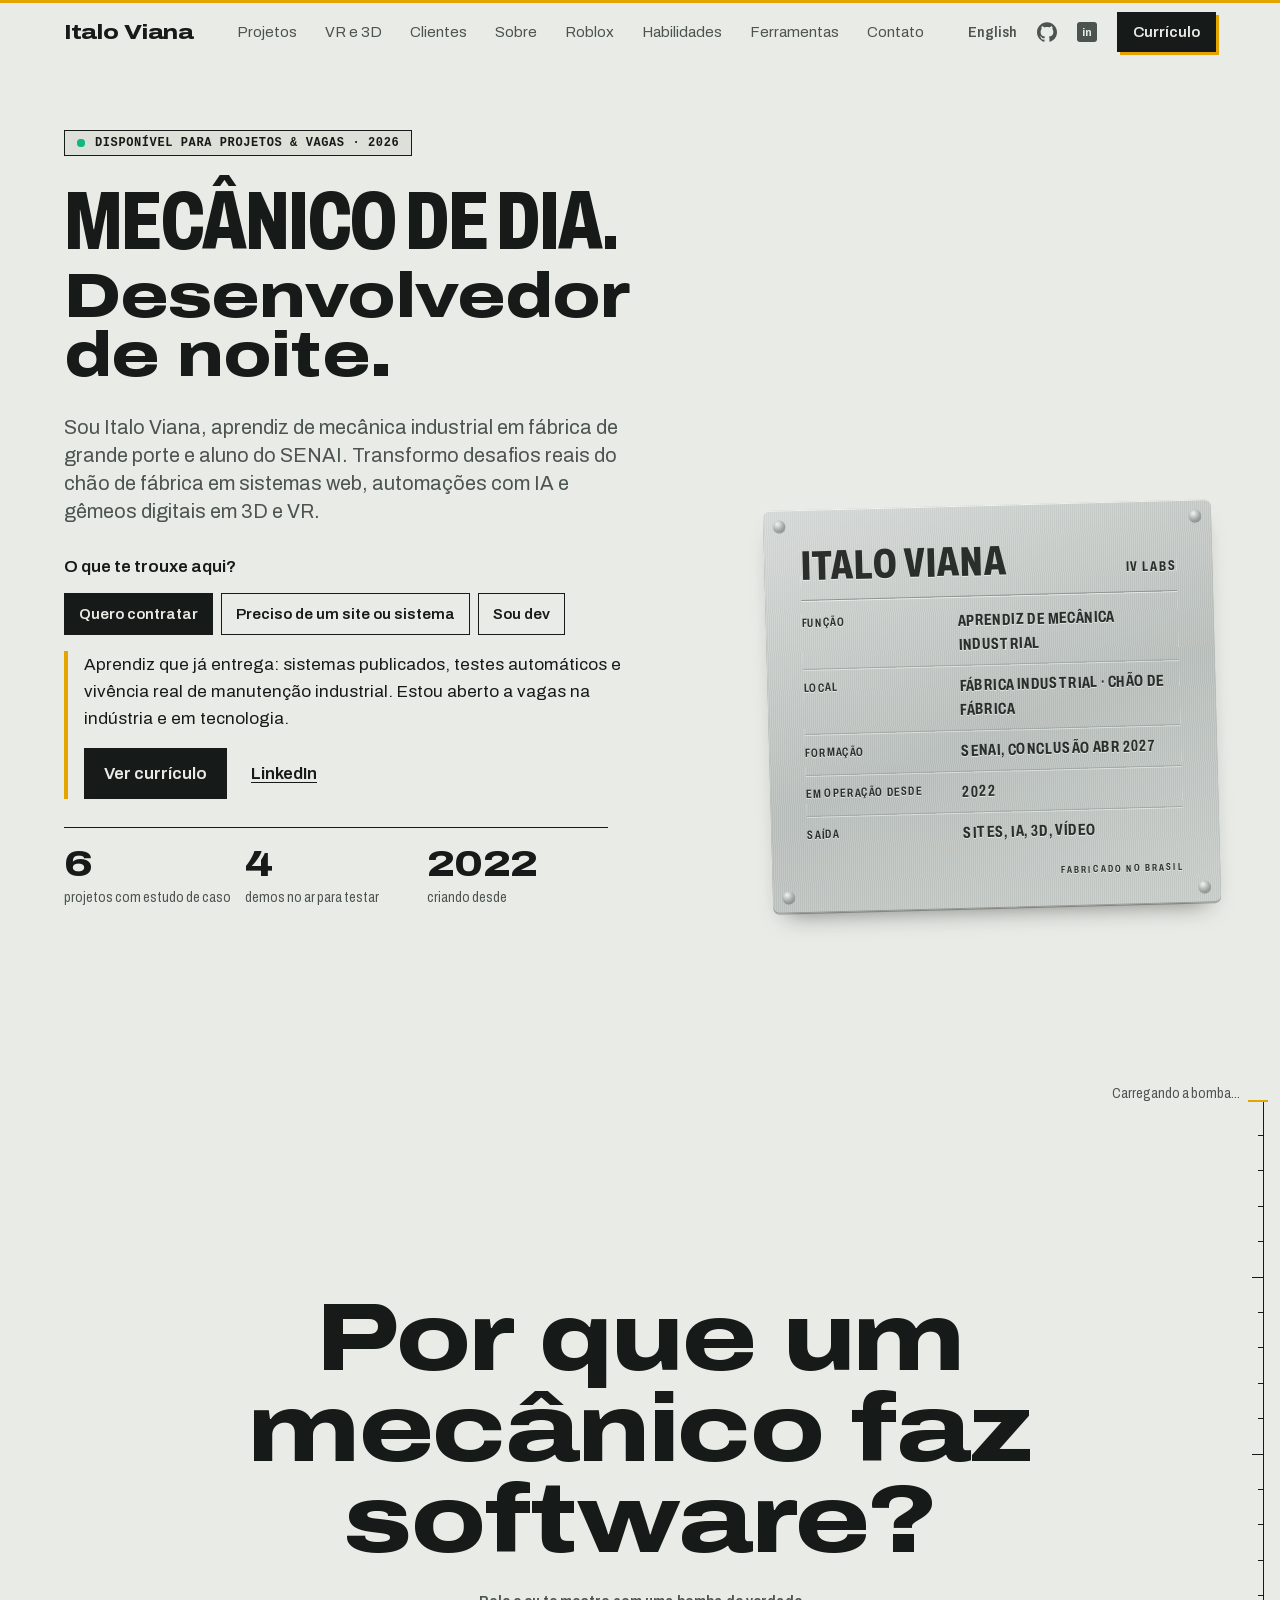
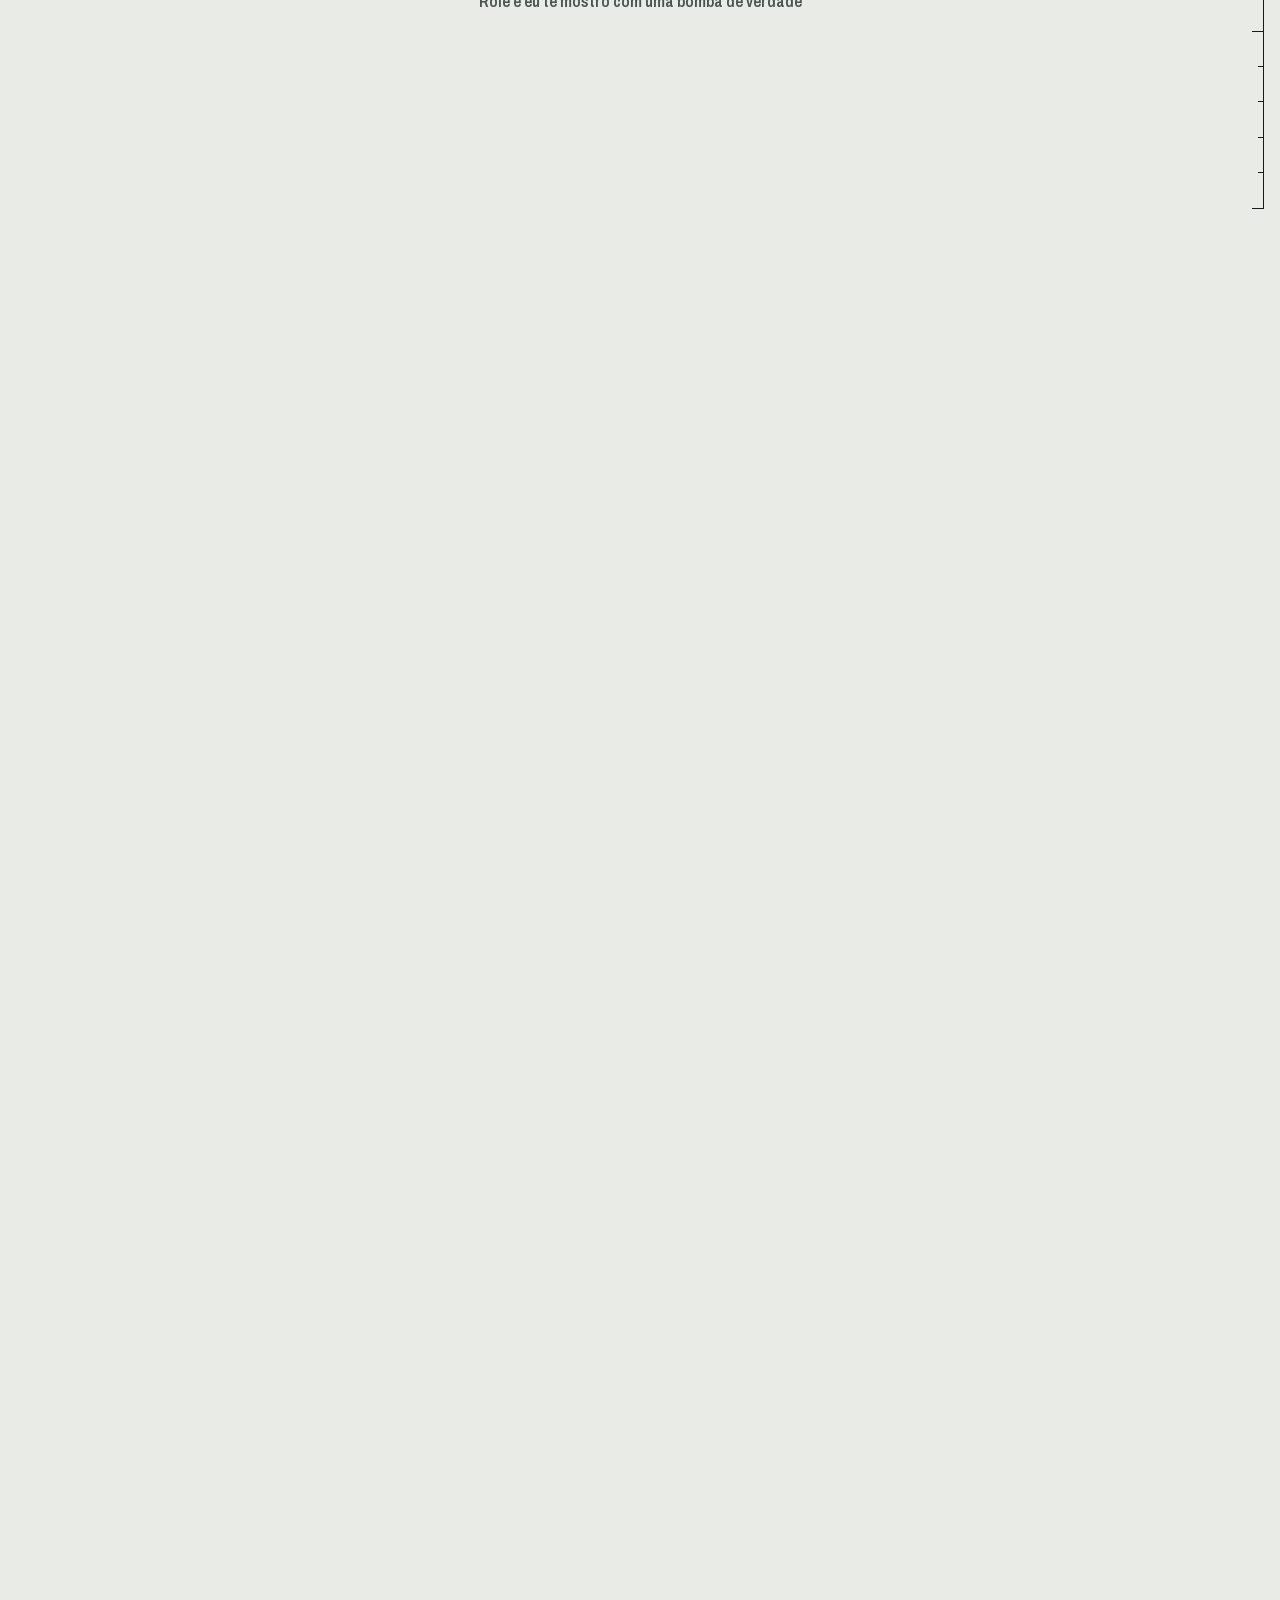
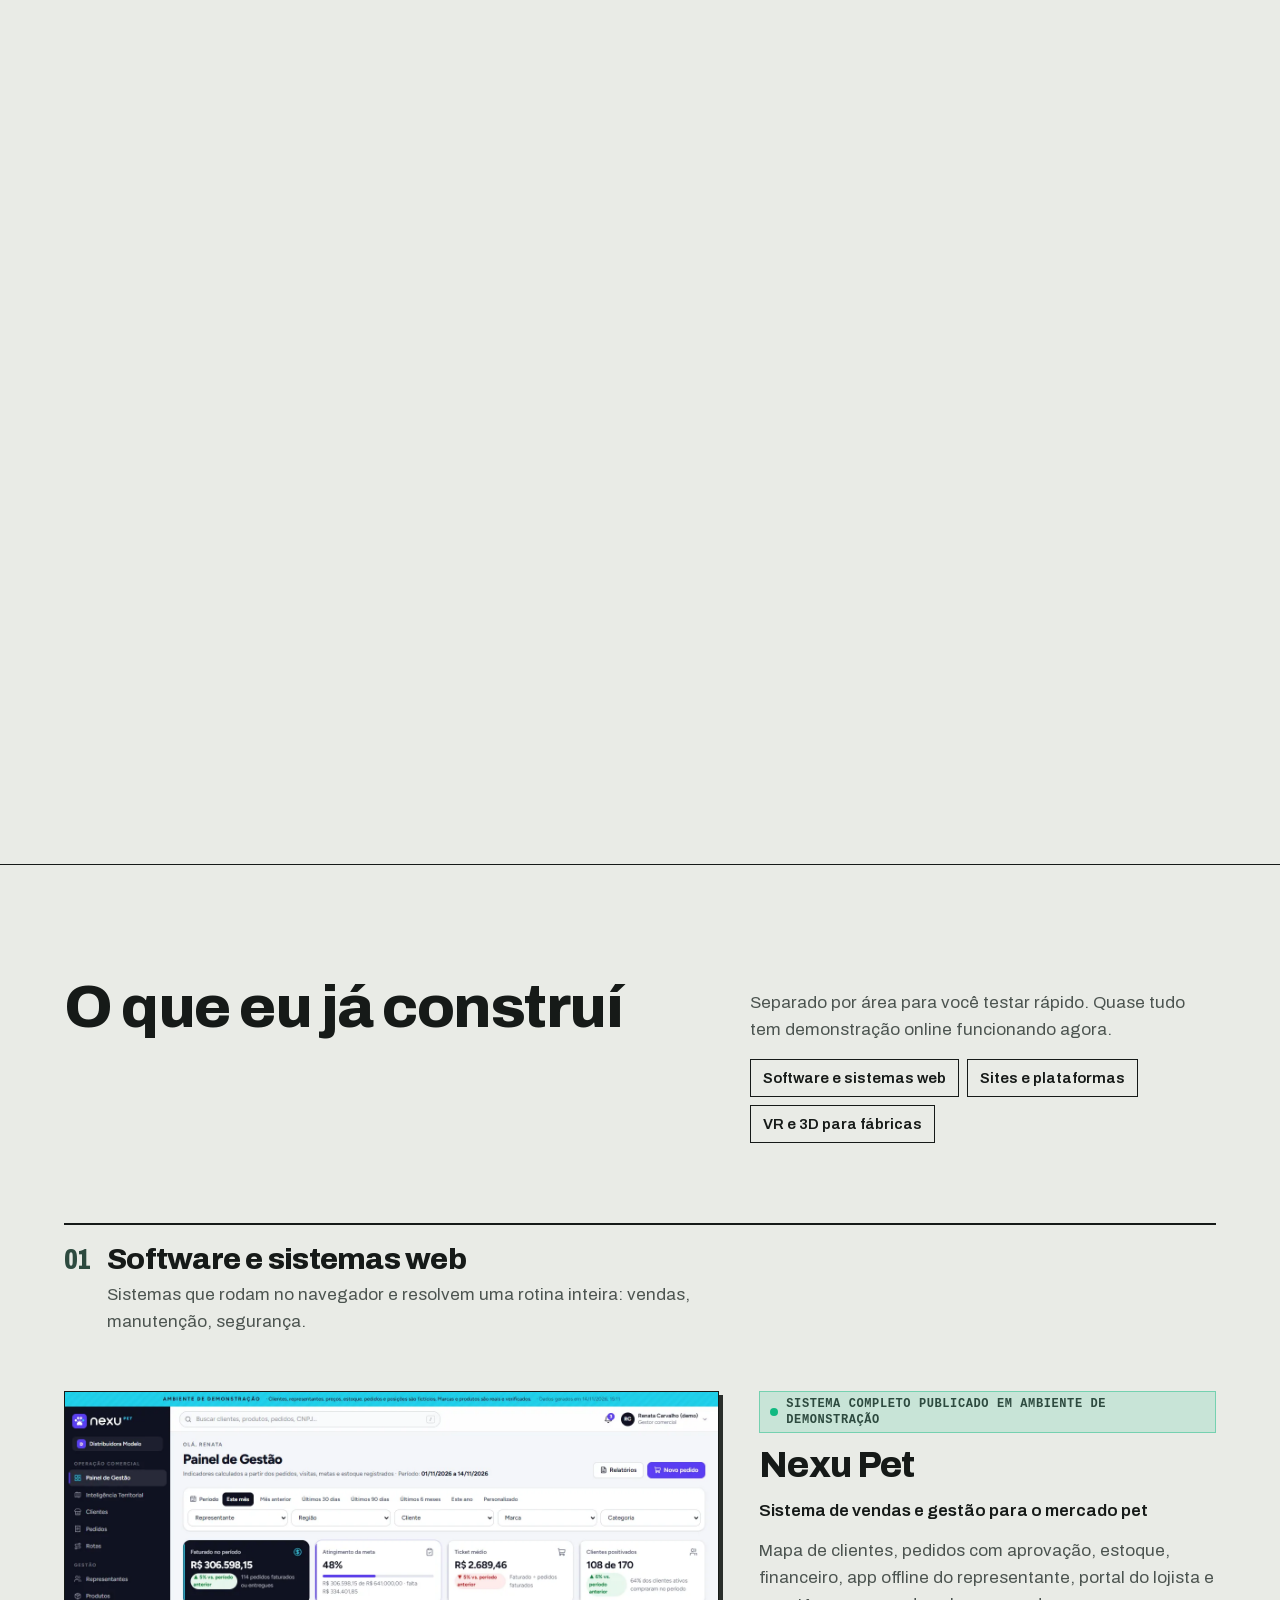
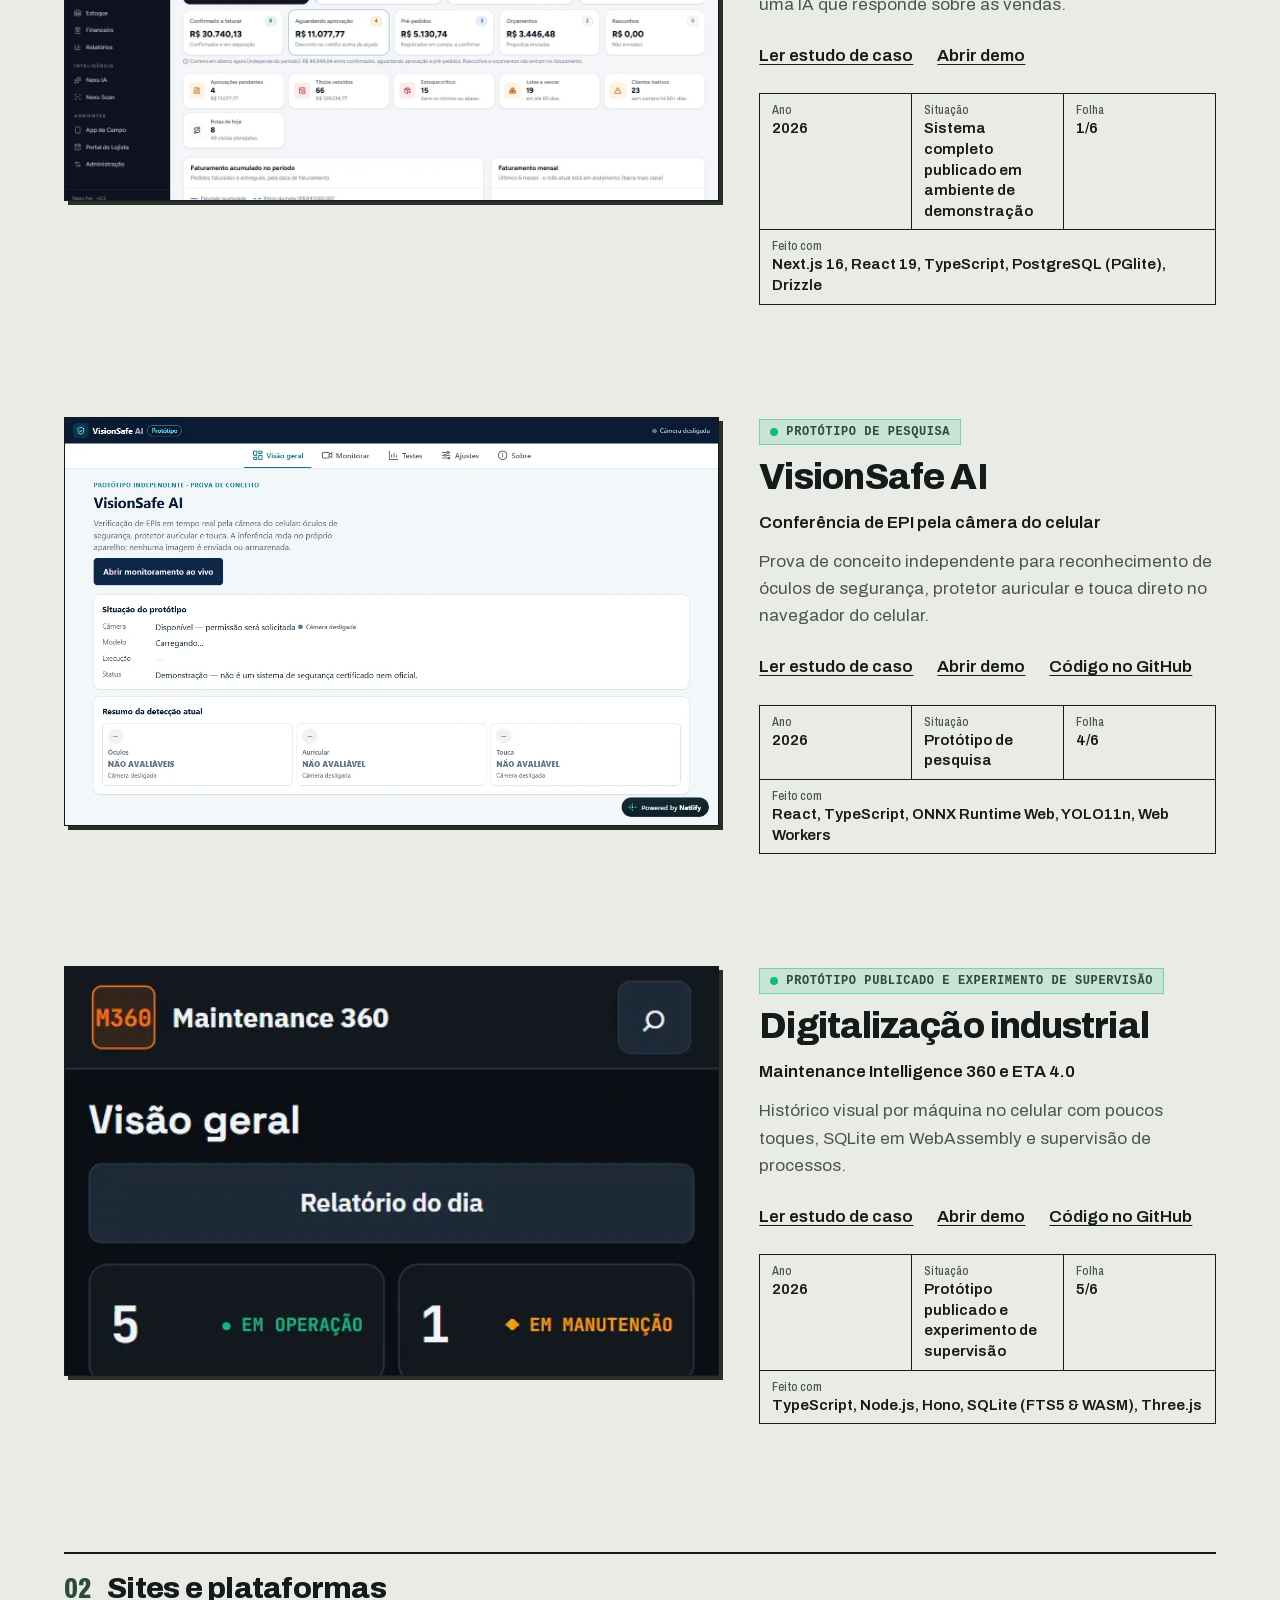
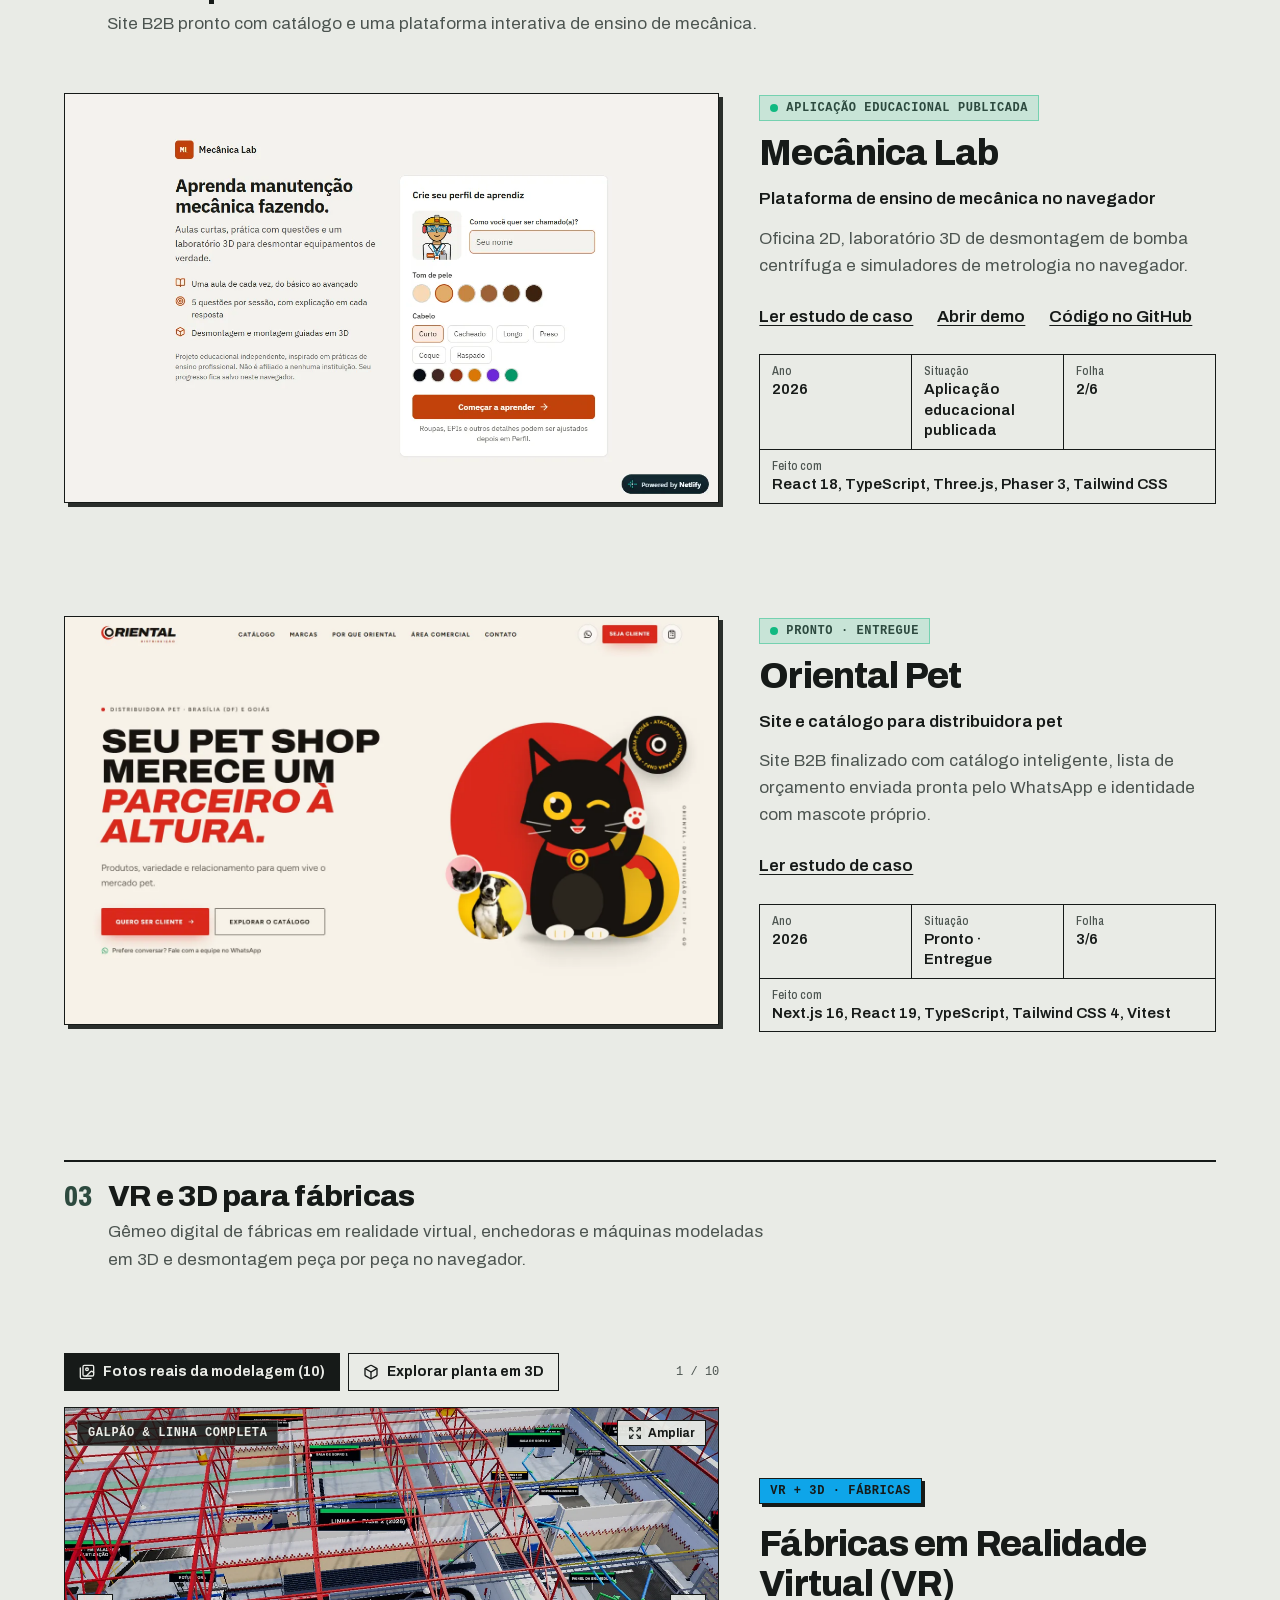
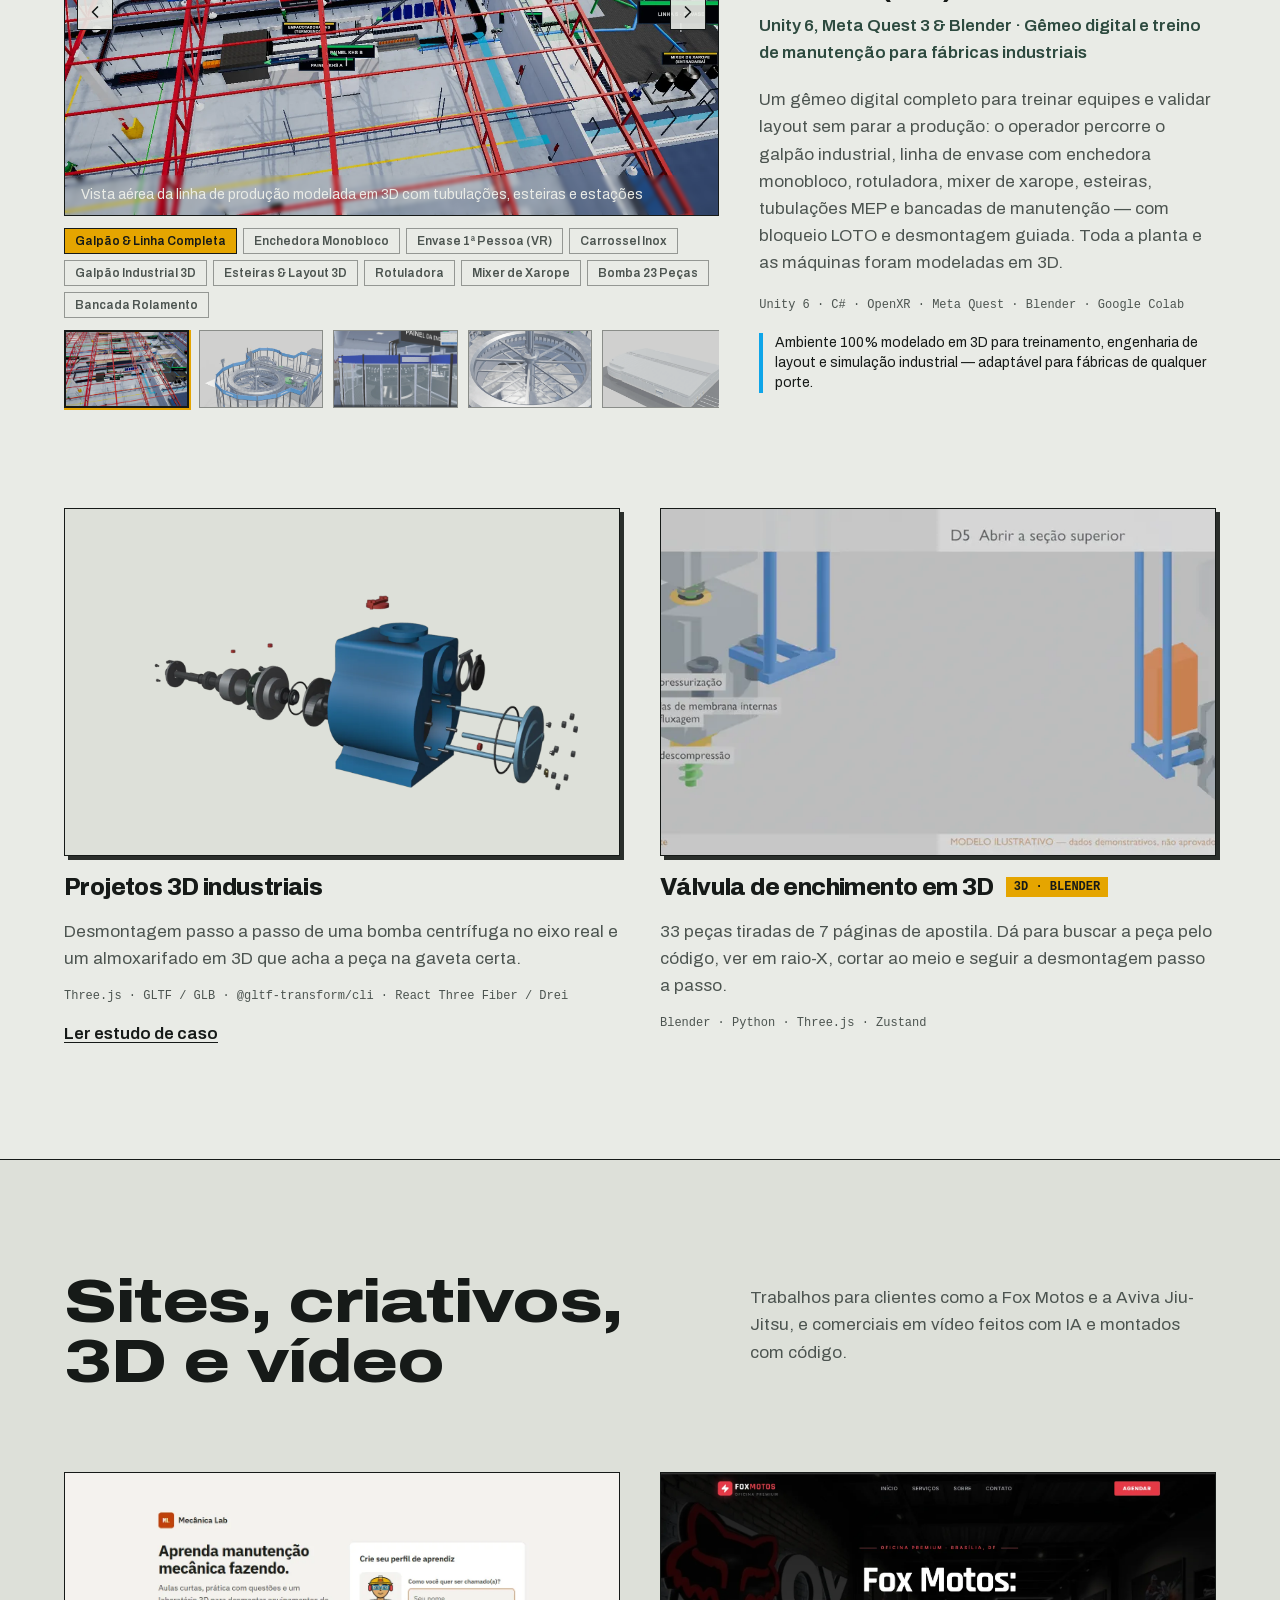
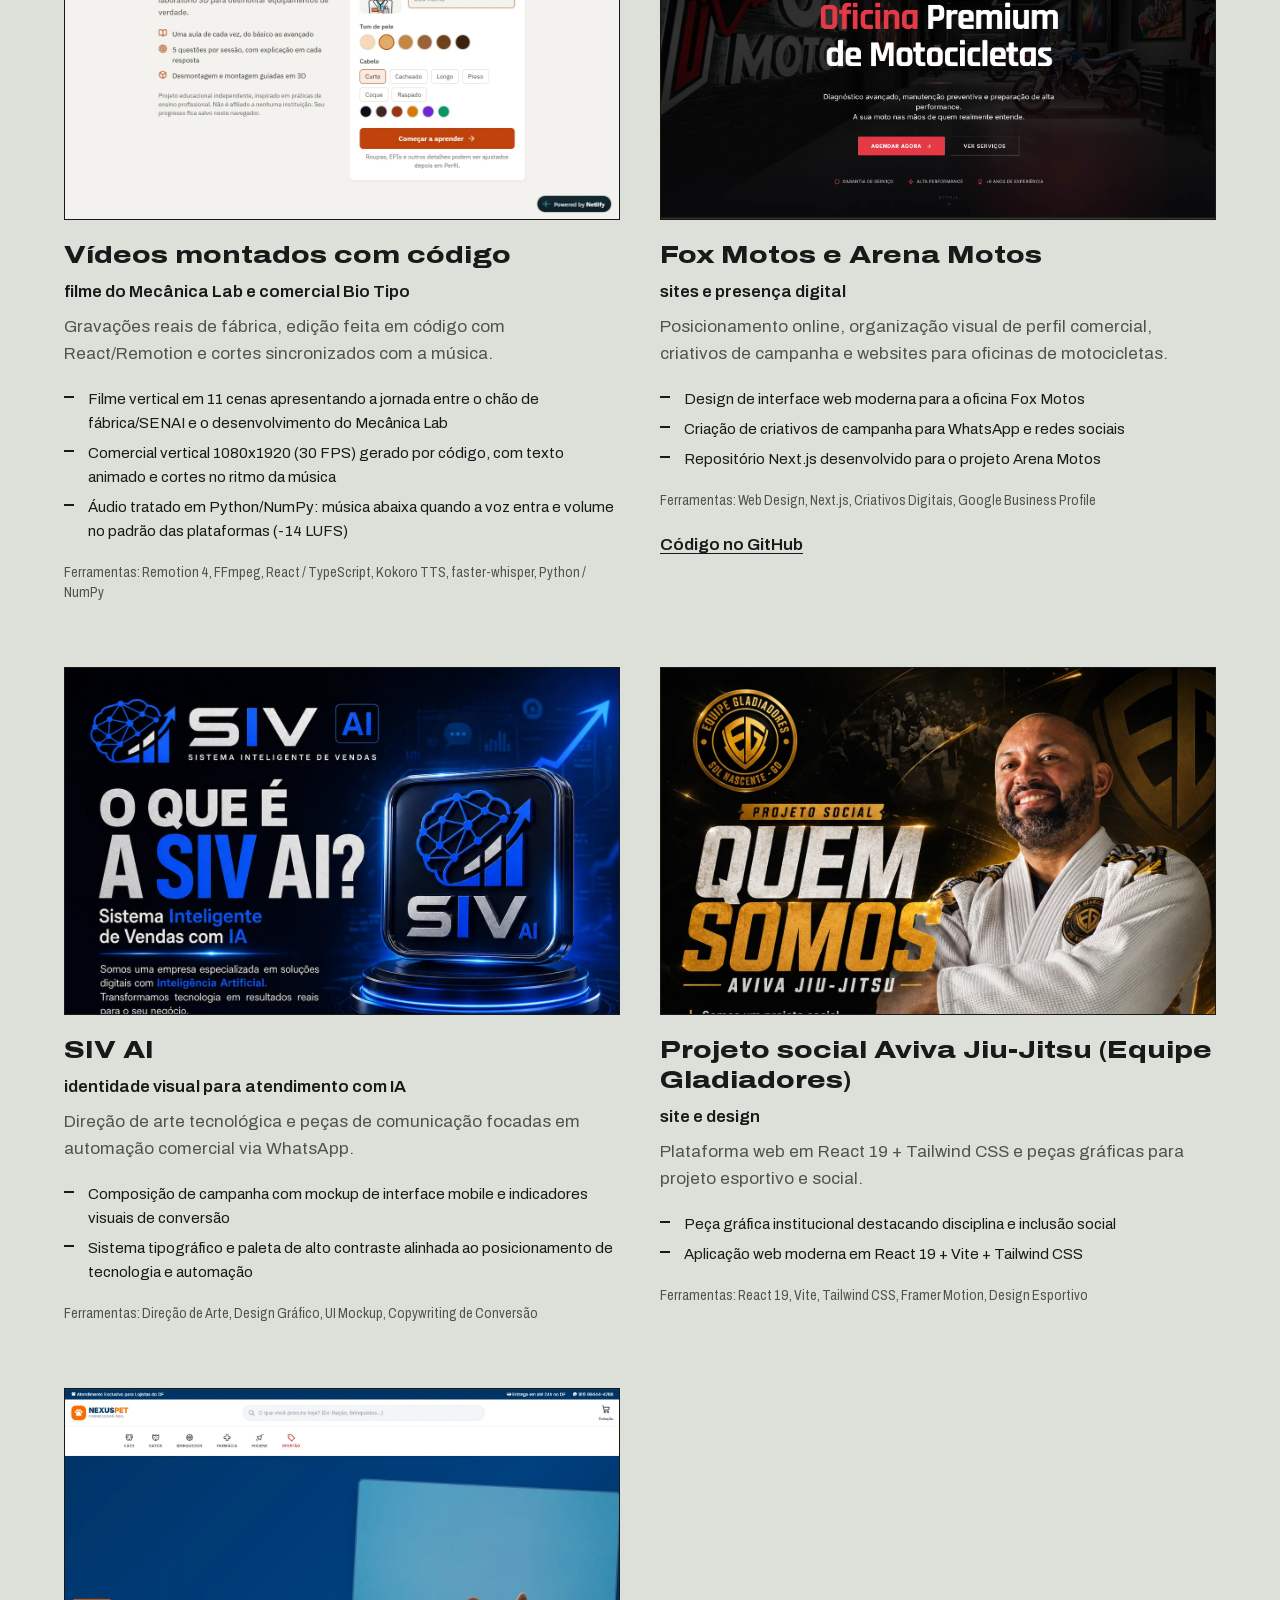
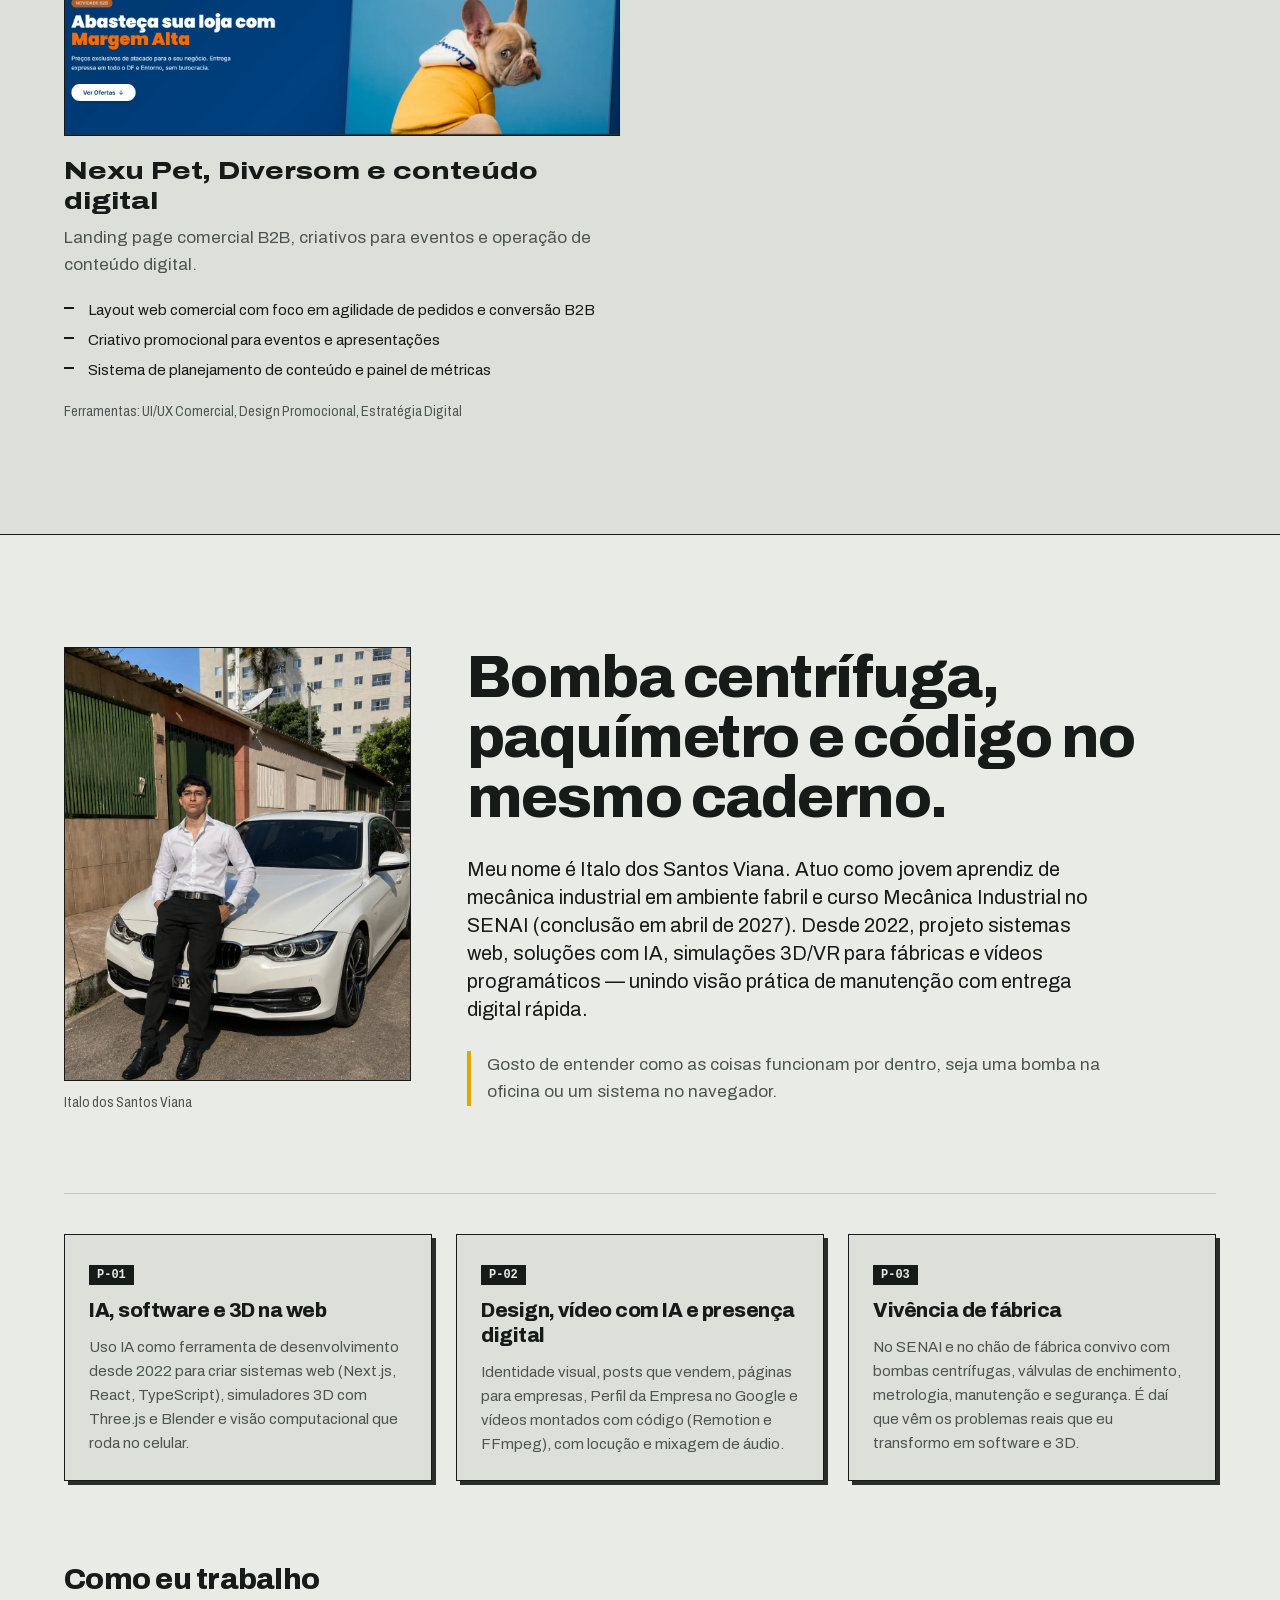
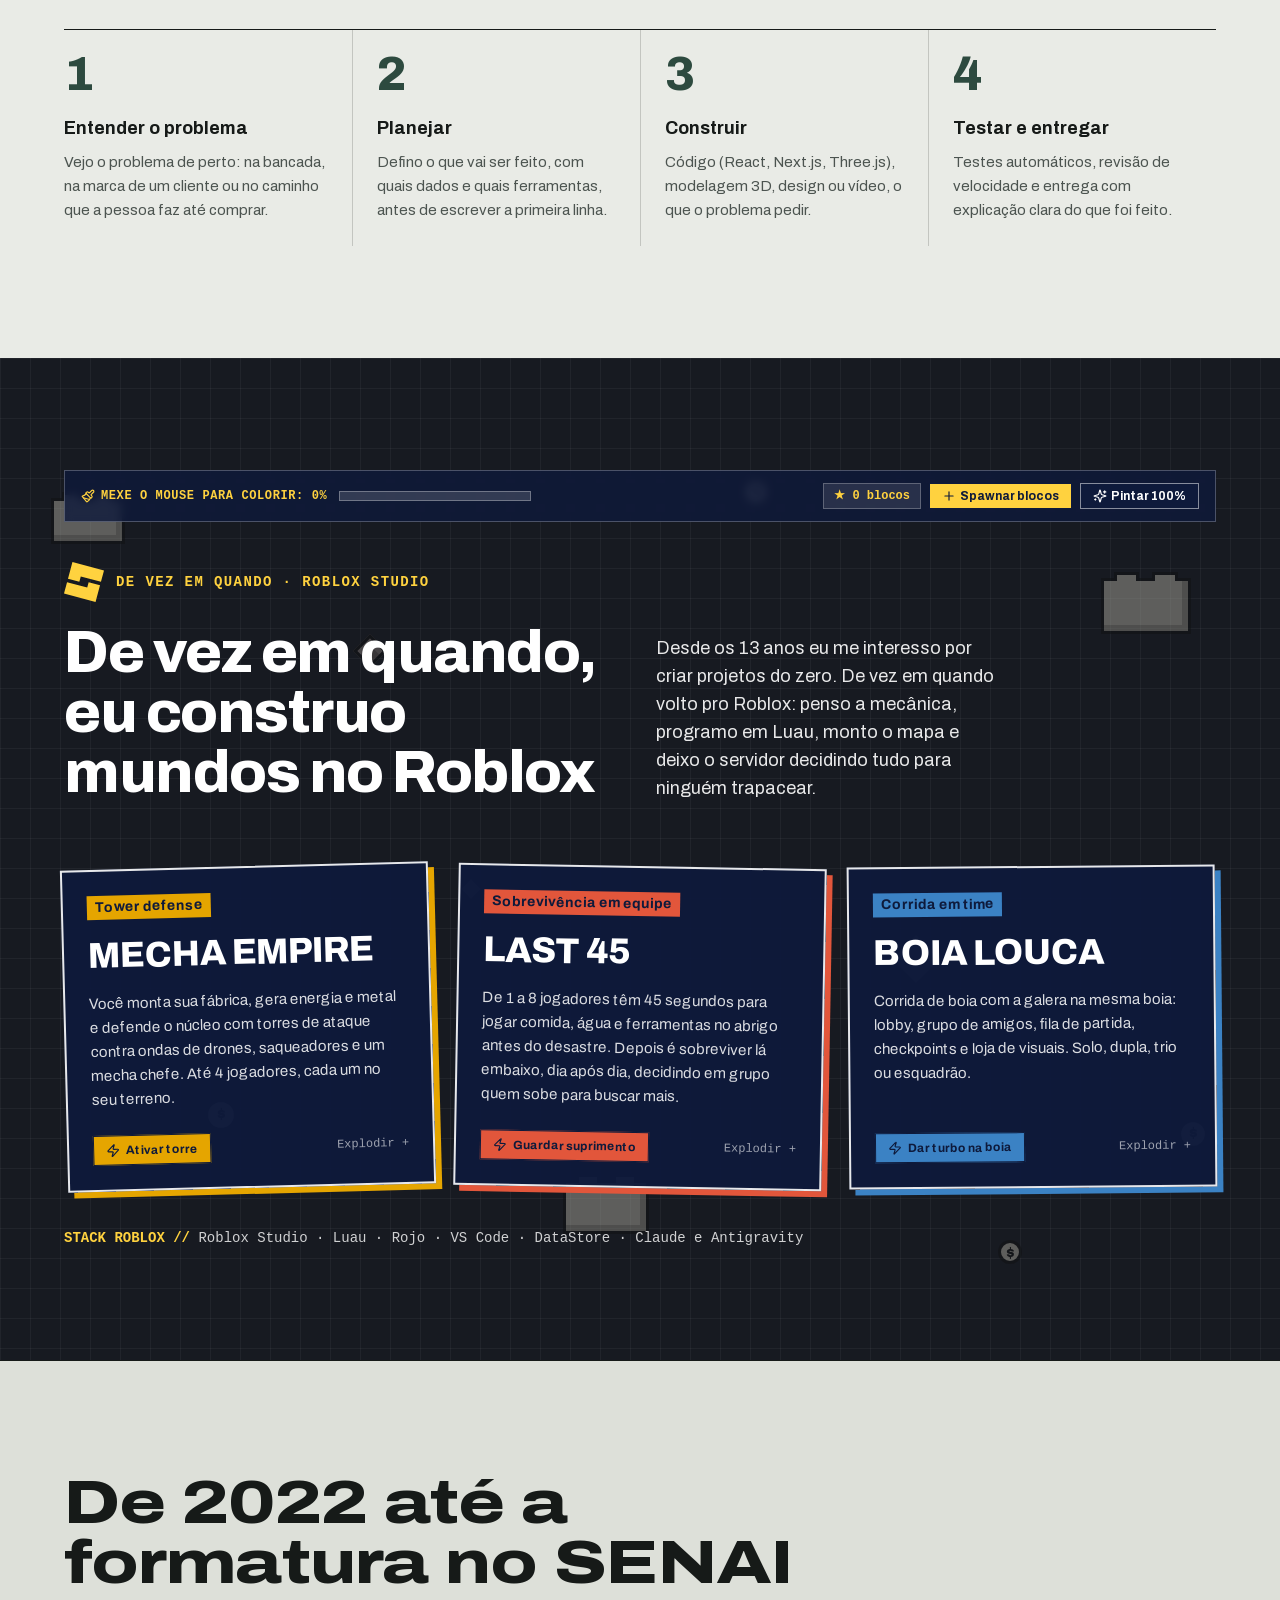
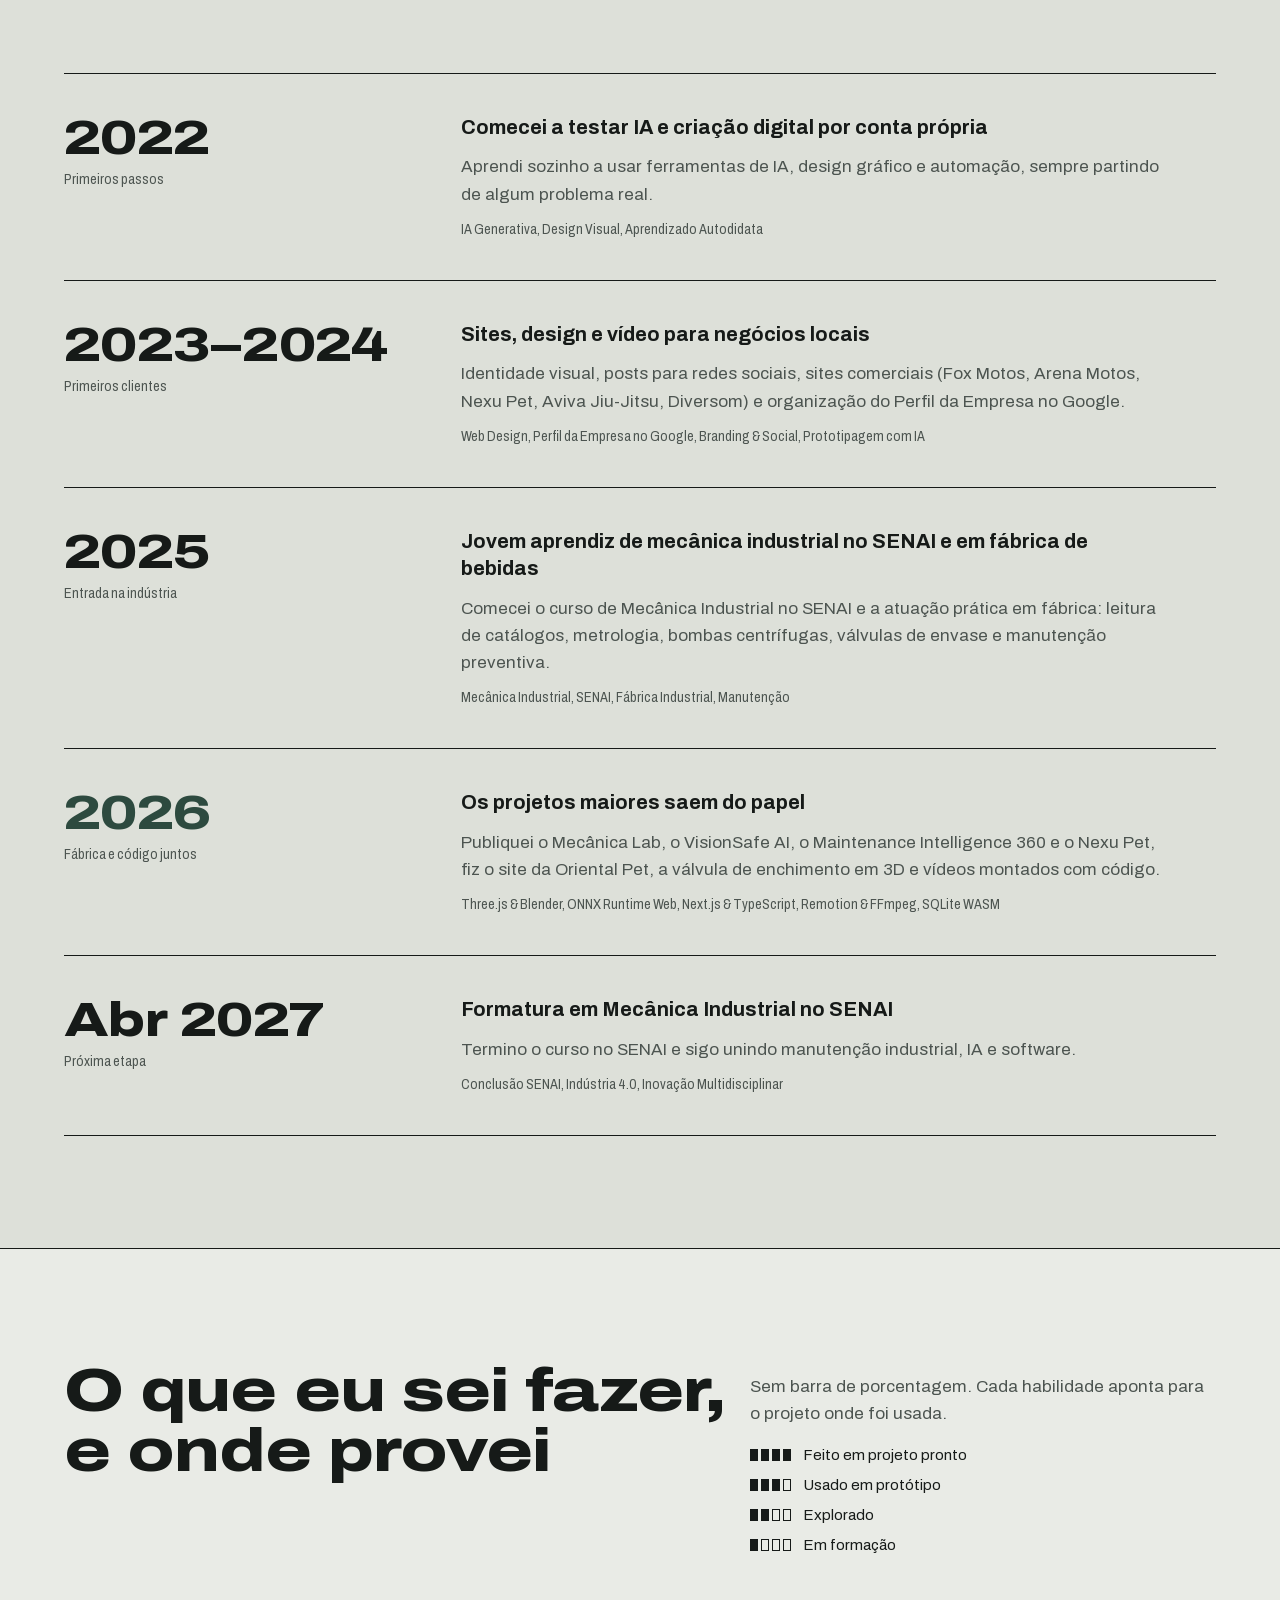
==== commit 65908e22: "Remove procedural human avatar, add toon-shaded Roblox 3D robot companion Blox" ====
--- a/index.html
+++ b/index.html
@@ -1 +1 @@
-<!DOCTYPE html><!--yxKrf48ENpJ56Z_hywOrO--><html lang="pt-BR" class="__variable_7347c0 __variable_bd2806 __variable_e3e207"><head><meta charSet="utf-8"/><meta name="viewport" content="width=device-width, initial-scale=1"/><link rel="stylesheet" href="/_next/static/css/5a78c358cc75b324.css" data-precedence="next"/><link rel="preload" as="script" fetchPriority="low" href="/_next/static/chunks/webpack-fc72c1fa82274f79.js"/><script src="/_next/static/chunks/4bd1b696-c023c6e3521b1417.js" async=""></script><script src="/_next/static/chunks/255-2005b055456c798b.js" async=""></script><script src="/_next/static/chunks/main-app-3931642fb47dfe8b.js" async=""></script><script src="/_next/static/chunks/619-ba102abea3e3d0e4.js" async=""></script><script src="/_next/static/chunks/977-3e33b9ee25fcd05d.js" async=""></script><script src="/_next/static/chunks/751-5a8b7f997ed8f70d.js" async=""></script><script src="/_next/static/chunks/app/layout-b2c78bc991371119.js" async=""></script><script src="/_next/static/chunks/app/not-found-514bf6e9be1bebe1.js" async=""></script><script src="/_next/static/chunks/849-e9e349513db2cd09.js" async=""></script><script src="/_next/static/chunks/527-6fcce1ad50133426.js" async=""></script><script src="/_next/static/chunks/101-bc8bcea11f422dea.js" async=""></script><script src="/_next/static/chunks/app/page-c210d228f12d2f28.js" async=""></script><meta name="theme-color" content="#E9EBE6"/><title>Italo Viana | Mecânica industrial, sites, IA e 3D</title><meta name="description" content="Jovem aprendiz de mecânica industrial e aluno do SENAI. Crio sites que vendem, sistemas com IA, experiências 3D/VR e vídeos programáticos. Veja os projetos e fale comigo."/><meta name="author" content="Italo dos Santos Viana"/><meta name="keywords" content="Italo Viana,Italo dos Santos Viana,IV LABS,Mecânica Industrial,SENAI,Fábricas Industriais,Realidade Virtual,Three.js,Inteligência Artificial,Visão Computacional,Mecânica Lab,VisionSafe AI,Maintenance Intelligence 360"/><meta name="creator" content="Italo dos Santos Viana"/><meta name="robots" content="index, follow"/><meta property="og:title" content="Italo Viana | Mecânico de dia. Desenvolvedor de noite."/><meta property="og:description" content="Aprendiz de mecânica industrial que faz sistemas, sites, ferramentas com IA e 3D para empresas."/><meta property="og:site_name" content="Italo Viana"/><meta property="og:locale" content="pt_BR"/><meta property="og:image:alt" content="Italo Viana: aprendo mecânica na fábrica e transformo o que vejo lá em software"/><meta property="og:image:type" content="image/png"/><meta property="og:image" content="https://italovienna-sketch.github.io/opengraph-image?0aeabef9f2c84478"/><meta property="og:image:width" content="1200"/><meta property="og:image:height" content="630"/><meta property="og:type" content="website"/><meta name="twitter:card" content="summary_large_image"/><meta name="twitter:title" content="Italo Viana"/><meta name="twitter:description" content="Aprendiz de mecânica industrial que faz sites, ferramentas com IA, modelos 3D e vídeos."/><meta name="twitter:image:alt" content="Italo Viana: aprendo mecânica na fábrica e transformo o que vejo lá em software"/><meta name="twitter:image:type" content="image/png"/><meta name="twitter:image" content="https://italovienna-sketch.github.io/opengraph-image?0aeabef9f2c84478"/><meta name="twitter:image:width" content="1200"/><meta name="twitter:image:height" content="630"/><link rel="icon" href="/icon?2bab8470f99845ff" type="image/png" sizes="32x32"/><script src="/_next/static/chunks/polyfills-42372ed130431b0a.js" noModule=""></script></head><body class="min-h-screen flex flex-col bg-paper text-ink antialiased"><div hidden=""><!--$--><!--/$--></div><script type="application/ld+json">{"@context":"https://schema.org","@type":"Person","name":"Italo dos Santos Viana","alternateName":"Italo Viana","jobTitle":"Jovem Aprendiz em Mecânica Industrial & Desenvolvedor de Projetos Independentes (IV LABS)","address":{"@type":"PostalAddress","addressCountry":"BR"},"sameAs":["https://www.linkedin.com/in/italo-viana-29924b376","https://github.com/italovienna-sketch"]}</script><a href="#main-content" class="sr-only focus:not-sr-only focus:fixed focus:top-4 focus:left-4 focus:z-[100] focus:px-4 focus:py-2 focus:bg-safety focus:text-ink focus:font-semibold">Pular para o conteúdo principal</a><div class="scroll-gauge" aria-hidden="true"></div><header class="fixed top-0 inset-x-0 z-50 no-print bg-paper/95 backdrop-blur-sm transition-[border-color] duration-200 border-b border-transparent"><div class="max-w-page mx-auto px-5 sm:px-8 h-16 flex items-center justify-between gap-6"><a class="display text-lg sm:text-xl whitespace-nowrap" href="/">Italo Viana</a><nav aria-label="Navegação principal" class="hidden lg:flex items-center gap-5 xl:gap-7 text-[15px]"><a class="text-graphite hover:text-ink transition-colors" href="/#avatar-3d">Avatar 3D</a><a class="text-graphite hover:text-ink transition-colors" href="/#iv-labs">Projetos</a><a class="text-graphite hover:text-ink transition-colors" href="/#vr-3d">VR e 3D</a><a class="text-graphite hover:text-ink transition-colors" href="/#criativo">Clientes</a><a class="text-graphite hover:text-ink transition-colors" href="/#sobre">Sobre</a><a class="text-graphite hover:text-ink transition-colors" href="/#roblox">Roblox</a><a class="text-graphite hover:text-ink transition-colors" href="/#capacidades">Habilidades</a><a class="text-graphite hover:text-ink transition-colors" href="/#ferramentas">Ferramentas</a><a class="text-graphite hover:text-ink transition-colors" href="/#contato">Contato</a></nav><div class="hidden lg:flex items-center gap-5 text-[15px]"><button type="button" aria-label="Mudar idioma para Inglês" class="font-narrow font-semibold text-graphite hover:text-ink">English</button><a href="https://github.com/italovienna-sketch" target="_blank" rel="noopener noreferrer" aria-label="GitHub" title="GitHub" class="text-graphite hover:text-ink"><svg viewBox="0 0 24 24" aria-hidden="true" class="h-5 w-5 fill-current"><path d="M12 .297c-6.63 0-12 5.373-12 12 0 5.303 3.438 9.8 8.205 11.385.6.113.82-.258.82-.577 0-.285-.01-1.04-.015-2.04-3.338.724-4.042-1.61-4.042-1.61C4.422 18.07 3.633 17.7 3.633 17.7c-1.087-.744.084-.729.084-.729 1.205.084 1.838 1.236 1.838 1.236 1.07 1.835 2.809 1.305 3.495.998.108-.776.417-1.305.76-1.605-2.665-.3-5.466-1.332-5.466-5.93 0-1.31.465-2.38 1.235-3.22-.135-.303-.54-1.523.105-3.176 0 0 1.005-.322 3.3 1.23.96-.267 1.98-.399 3-.405 1.02.006 2.04.138 3 .405 2.28-1.552 3.285-1.23 3.285-1.23.645 1.653.24 2.873.12 3.176.765.84 1.23 1.91 1.23 3.22 0 4.61-2.805 5.625-5.475 5.92.42.36.81 1.096.81 2.22 0 1.606-.015 2.896-.015 3.286 0 .315.21.69.825.57C20.565 22.092 24 17.592 24 12.297c0-6.627-5.373-12-12-12"></path></svg></a><a href="https://www.linkedin.com/in/italo-viana-29924b376" target="_blank" rel="noopener noreferrer" aria-label="LinkedIn" title="LinkedIn" class="grid h-5 w-5 place-items-center rounded-[3px] bg-graphite hover:bg-ink text-paper font-bold text-[11px] leading-none">in</a><a class="px-4 py-2 bg-ink text-paper font-semibold shadow-[3px_3px_0_#E5A500] hover:bg-machine transition-colors" href="/curriculo">Currículo</a></div><div class="flex lg:hidden items-center gap-4"><button type="button" aria-label="Mudar idioma para Inglês" class="font-narrow font-semibold text-sm text-graphite">EN</button><button type="button" aria-expanded="false" aria-label="Abrir menu" class="p-2 -mr-2"><svg xmlns="http://www.w3.org/2000/svg" width="24" height="24" viewBox="0 0 24 24" fill="none" stroke="currentColor" stroke-width="2" stroke-linecap="round" stroke-linejoin="round" class="lucide lucide-menu w-6 h-6"><line x1="4" x2="20" y1="12" y2="12"></line><line x1="4" x2="20" y1="6" y2="6"></line><line x1="4" x2="20" y1="18" y2="18"></line></svg></button></div></div></header><main id="main-content" class="flex-1"><section id="hero" aria-labelledby="hero-heading" class="pt-24 pb-16 sm:pt-32 sm:pb-24"><div class="max-w-page mx-auto px-5 sm:px-8 grid grid-cols-1 lg:grid-cols-12 gap-12 lg:gap-10 items-end"><div class="lg:col-span-7 space-y-7"><div class="inline-flex items-center gap-2.5 px-3 py-1 border border-ink bg-paper-2 text-xs font-mono-tech font-bold uppercase tracking-wider"><span class="relative flex h-2 w-2" aria-hidden="true"><span class="animate-ping absolute inline-flex h-full w-full rounded-full bg-live opacity-75"></span><span class="relative inline-flex rounded-full h-2 w-2 bg-live"></span></span>Disponível para projetos &amp; vagas · 2026</div><h1 id="hero-heading" class="elastic text-ink"><span class="sr-only">Mecânico de dia. Desenvolvedor de noite.</span><span aria-hidden="true" class="block font-stamp font-extrabold uppercase leading-[0.9] text-[3rem] sm:text-[4.6rem] lg:text-[5.2rem] tracking-tight"><span class="inline-block whitespace-nowrap"><span data-l="" data-base="68" data-peak="100">M</span><span data-l="" data-base="68" data-peak="100">e</span><span data-l="" data-base="68" data-peak="100">c</span><span data-l="" data-base="68" data-peak="100">â</span><span data-l="" data-base="68" data-peak="100">n</span><span data-l="" data-base="68" data-peak="100">i</span><span data-l="" data-base="68" data-peak="100">c</span><span data-l="" data-base="68" data-peak="100">o</span></span> <span class="inline-block whitespace-nowrap"><span data-l="" data-base="68" data-peak="100">d</span><span data-l="" data-base="68" data-peak="100">e</span></span> <span class="inline-block whitespace-nowrap"><span data-l="" data-base="68" data-peak="100">d</span><span data-l="" data-base="68" data-peak="100">i</span><span data-l="" data-base="68" data-peak="100">a</span><span data-l="" data-base="68" data-peak="100">.</span></span></span><span aria-hidden="true" class="block display text-[1.95rem] min-[400px]:text-[2.2rem] sm:text-[3.6rem] lg:text-[3.9rem] mt-2"><span class="inline-block whitespace-nowrap"><span data-l="" data-base="125" data-peak="80">D</span><span data-l="" data-base="125" data-peak="80">e</span><span data-l="" data-base="125" data-peak="80">s</span><span data-l="" data-base="125" data-peak="80">e</span><span data-l="" data-base="125" data-peak="80">n</span><span data-l="" data-base="125" data-peak="80">v</span><span data-l="" data-base="125" data-peak="80">o</span><span data-l="" data-base="125" data-peak="80">l</span><span data-l="" data-base="125" data-peak="80">v</span><span data-l="" data-base="125" data-peak="80">e</span><span data-l="" data-base="125" data-peak="80">d</span><span data-l="" data-base="125" data-peak="80">o</span><span data-l="" data-base="125" data-peak="80">r</span></span> <span class="inline-block whitespace-nowrap"><span data-l="" data-base="125" data-peak="80">d</span><span data-l="" data-base="125" data-peak="80">e</span></span> <span class="inline-block whitespace-nowrap"><span data-l="" data-base="125" data-peak="80">n</span><span data-l="" data-base="125" data-peak="80">o</span><span data-l="" data-base="125" data-peak="80">i</span><span data-l="" data-base="125" data-peak="80">t</span><span data-l="" data-base="125" data-peak="80">e</span><span data-l="" data-base="125" data-peak="80">.</span></span></span></h1><p class="text-lg sm:text-xl text-graphite max-w-[36rem]">Sou Italo Viana, aprendiz de mecânica industrial em fábrica de grande porte e aluno do SENAI. Transformo desafios reais do chão de fábrica em sistemas web, automações com IA e gêmeos digitais em 3D e VR.</p><div><p id="audience-label" class="font-semibold mb-3">O que te trouxe aqui?</p><div role="tablist" aria-labelledby="audience-label" class="flex flex-wrap gap-2"><button type="button" role="tab" id="aud-tab-hire" aria-selected="true" aria-controls="aud-panel" tabindex="0" class="px-3.5 py-2 border border-ink text-[15px] font-semibold transition-colors bg-ink text-paper">Quero contratar</button><button type="button" role="tab" id="aud-tab-build" aria-selected="false" aria-controls="aud-panel" tabindex="-1" class="px-3.5 py-2 border border-ink text-[15px] font-semibold transition-colors hover:bg-paper-2">Preciso de um site ou sistema</button><button type="button" role="tab" id="aud-tab-dev" aria-selected="false" aria-controls="aud-panel" tabindex="-1" class="px-3.5 py-2 border border-ink text-[15px] font-semibold transition-colors hover:bg-paper-2">Sou dev</button></div><div id="aud-panel" role="tabpanel" aria-labelledby="aud-tab-hire" class="mt-4 border-l-4 border-safety pl-4 animate-fadeIn"><p class="max-w-[36rem]">Aprendiz que já entrega: sistemas publicados, testes automáticos e vivência real de manutenção industrial. Estou aberto a vagas na indústria e em tecnologia.</p><div class="mt-4 flex flex-wrap items-center gap-x-6 gap-y-3"><a href="/curriculo" class="px-5 py-3 bg-ink text-paper font-semibold hover:bg-machine transition-colors">Ver currículo</a><a href="https://www.linkedin.com/in/italo-viana-29924b376" target="_blank" rel="noopener noreferrer" class="link font-semibold">LinkedIn</a></div></div></div><dl class="grid grid-cols-3 max-w-[34rem] border-t border-ink pt-4"><div class="pr-3"><dt class="sr-only">projetos com estudo de caso</dt><dd class="display text-3xl sm:text-4xl">6</dd><dd class="font-narrow text-sm text-graphite leading-snug mt-1">projetos com estudo de caso</dd></div><div class="pr-3"><dt class="sr-only">demos no ar para testar</dt><dd class="display text-3xl sm:text-4xl">4</dd><dd class="font-narrow text-sm text-graphite leading-snug mt-1">demos no ar para testar</dd></div><div class="pr-3"><dt class="sr-only">criando desde</dt><dd class="display text-3xl sm:text-4xl">2022</dd><dd class="font-narrow text-sm text-graphite leading-snug mt-1">criando desde</dd></div></dl></div><div class="lg:col-span-5 max-w-md w-full lg:justify-self-end pt-44 lg:pt-0"><div class="animate-plate relative"><div class="absolute -top-12 left-0 z-20 flex gap-1 text-[11px] font-mono-tech font-bold"><button type="button" class="px-2 py-0.5 border border-ink transition-colors bg-safety text-ink">Italo + Rebite</button><button type="button" class="px-2 py-0.5 border border-ink transition-colors bg-paper text-graphite hover:bg-paper-2">Rebite</button><button type="button" class="px-2 py-0.5 border border-ink transition-colors bg-paper text-graphite hover:bg-paper-2">Italo 3D</button></div><div class="absolute bottom-[calc(100%-10px)] z-10 h-[215px] w-[165px] sm:h-[245px] sm:w-[190px] left-1 sm:left-2"><!--$!--><template data-dgst="BAILOUT_TO_CLIENT_SIDE_RENDERING"></template><!--/$--></div><div class="absolute right-2 bottom-[calc(100%-8px)] h-[190px] w-[175px] sm:h-[220px] sm:w-[200px] z-10"><div class="relative h-full w-full [&amp;&gt;canvas]:block"><p role="status" aria-live="polite" class="absolute bottom-[62%] right-[78%] w-44 sm:w-56 bg-paper border border-ink px-3 py-2 text-sm font-semibold leading-snug transition-opacity duration-200 opacity-0 pointer-events-none"><span aria-hidden="true" class="absolute -right-[7px] bottom-3 h-3 w-3 rotate-45 border-r border-t border-ink bg-paper"></span></p></div></div><div class="nameplate px-6 pt-7 pb-6 sm:px-9 sm:pt-9 sm:pb-7" role="img" aria-label="Placa de identificação: Italo Viana, aprendiz de mecânica industrial, SENAI com conclusão em abril de 2027, fazendo projetos desde 2022."><span class="rivet top-2.5 left-2.5"></span><span class="rivet top-2.5 right-2.5"></span><span class="rivet bottom-2.5 left-2.5"></span><span class="rivet bottom-2.5 right-2.5"></span><div class="engraved uppercase" aria-hidden="true"><div class="flex items-baseline justify-between gap-4 pb-3 border-b border-[#8f9692] shadow-[0_1px_0_rgba(255,255,255,0.6)]"><span class="font-stamp font-extrabold text-[2.1rem] sm:text-[2.6rem] leading-none tracking-wide">Italo Viana</span><span class="font-stamp font-bold text-sm tracking-widest">IV Labs</span></div><dl class="pt-1"><div class="grid grid-cols-[7.5rem_1fr] sm:grid-cols-[9rem_1fr] gap-3 py-2 border-b border-[#a3a9a6] shadow-[0_1px_0_rgba(255,255,255,0.45)] last:border-0 last:shadow-none"><dt class="font-stamp text-[11px] sm:text-xs font-semibold tracking-wider pt-0.5">Função</dt><dd class="font-stamp text-sm sm:text-base font-bold tracking-wide">Aprendiz de mecânica industrial</dd></div><div class="grid grid-cols-[7.5rem_1fr] sm:grid-cols-[9rem_1fr] gap-3 py-2 border-b border-[#a3a9a6] shadow-[0_1px_0_rgba(255,255,255,0.45)] last:border-0 last:shadow-none"><dt class="font-stamp text-[11px] sm:text-xs font-semibold tracking-wider pt-0.5">Local</dt><dd class="font-stamp text-sm sm:text-base font-bold tracking-wide">Fábrica industrial · Chão de fábrica</dd></div><div class="grid grid-cols-[7.5rem_1fr] sm:grid-cols-[9rem_1fr] gap-3 py-2 border-b border-[#a3a9a6] shadow-[0_1px_0_rgba(255,255,255,0.45)] last:border-0 last:shadow-none"><dt class="font-stamp text-[11px] sm:text-xs font-semibold tracking-wider pt-0.5">Formação</dt><dd class="font-stamp text-sm sm:text-base font-bold tracking-wide">SENAI, conclusão abr 2027</dd></div><div class="grid grid-cols-[7.5rem_1fr] sm:grid-cols-[9rem_1fr] gap-3 py-2 border-b border-[#a3a9a6] shadow-[0_1px_0_rgba(255,255,255,0.45)] last:border-0 last:shadow-none"><dt class="font-stamp text-[11px] sm:text-xs font-semibold tracking-wider pt-0.5">Em operação desde</dt><dd class="font-stamp text-sm sm:text-base font-bold tracking-wide">2022</dd></div><div class="grid grid-cols-[7.5rem_1fr] sm:grid-cols-[9rem_1fr] gap-3 py-2 border-b border-[#a3a9a6] shadow-[0_1px_0_rgba(255,255,255,0.45)] last:border-0 last:shadow-none"><dt class="font-stamp text-[11px] sm:text-xs font-semibold tracking-wider pt-0.5">Saída</dt><dd class="font-stamp text-sm sm:text-base font-bold tracking-wide">Sites, IA, 3D, vídeo</dd></div></dl><div class="pt-3 font-stamp text-[10px] font-semibold tracking-[0.2em] text-right">Fabricado no Brasil</div></div></div></div></div></div></section><section id="inicio" aria-labelledby="story-heading" class="relative" style="height:340svh"><div class="sticky top-0 h-[100svh] w-full overflow-hidden"><div aria-hidden="true" class="absolute inset-3 sm:inset-6 border border-ink opacity-0 bg-[linear-gradient(rgba(22,26,24,0.07)_1px,transparent_1px),linear-gradient(90deg,rgba(22,26,24,0.07)_1px,transparent_1px)] bg-[size:28px_28px]"></div><div class="absolute inset-0 flex flex-col items-center justify-center px-5 text-center pointer-events-none select-none z-20 origin-center"><h2 id="story-heading" class="display text-[12vw] sm:text-[7.5vw] max-w-[14ch]">Por que um mecânico faz software?</h2><span class="mt-6 font-narrow font-semibold text-sm sm:text-base text-graphite">Role e eu te mostro com uma bomba de verdade</span></div><div aria-hidden="true" class="absolute inset-0 z-10 [&amp;&gt;canvas]:block"></div><div aria-hidden="true" class="group absolute inset-0 z-20 pointer-events-none"><div class="absolute left-0 top-0 invisible"><span class="absolute -left-1 -top-1 h-2 w-2 rounded-full bg-safety ring-2 ring-ink"></span><span class="absolute bg-ink left-0 bottom-0 h-10 w-px group-data-[portrait=true]:bottom-auto group-data-[portrait=true]:top-0 group-data-[portrait=true]:h-px group-data-[portrait=true]:w-8"></span><span class="absolute whitespace-nowrap bg-paper px-1.5 py-0.5 border border-ink text-xs sm:text-sm font-semibold left-1.5 bottom-8 group-data-[portrait=true]:bottom-auto group-data-[portrait=true]:left-8 group-data-[portrait=true]:top-0 group-data-[portrait=true]:-translate-y-1/2">Carcaça voluta</span></div><div class="absolute left-0 top-0 invisible"><span class="absolute -left-1 -top-1 h-2 w-2 rounded-full bg-safety ring-2 ring-ink"></span><span class="absolute bg-ink left-0 top-0 h-10 w-px group-data-[portrait=true]:top-0 group-data-[portrait=true]:right-0 group-data-[portrait=true]:left-auto group-data-[portrait=true]:h-px group-data-[portrait=true]:w-8"></span><span class="absolute whitespace-nowrap bg-paper px-1.5 py-0.5 border border-ink text-xs sm:text-sm font-semibold left-1.5 top-8 group-data-[portrait=true]:left-auto group-data-[portrait=true]:right-8 group-data-[portrait=true]:top-0 group-data-[portrait=true]:-translate-y-1/2">Rotor</span></div><div class="absolute left-0 top-0 invisible"><span class="absolute -left-1 -top-1 h-2 w-2 rounded-full bg-safety ring-2 ring-ink"></span><span class="absolute bg-ink left-0 bottom-0 h-10 w-px group-data-[portrait=true]:bottom-auto group-data-[portrait=true]:top-0 group-data-[portrait=true]:h-px group-data-[portrait=true]:w-8"></span><span class="absolute whitespace-nowrap bg-paper px-1.5 py-0.5 border border-ink text-xs sm:text-sm font-semibold left-1.5 bottom-8 group-data-[portrait=true]:bottom-auto group-data-[portrait=true]:left-8 group-data-[portrait=true]:top-0 group-data-[portrait=true]:-translate-y-1/2">Selo mecânico</span></div><div class="absolute left-0 top-0 invisible"><span class="absolute -left-1 -top-1 h-2 w-2 rounded-full bg-safety ring-2 ring-ink"></span><span class="absolute bg-ink left-0 top-0 h-10 w-px group-data-[portrait=true]:top-0 group-data-[portrait=true]:right-0 group-data-[portrait=true]:left-auto group-data-[portrait=true]:h-px group-data-[portrait=true]:w-8"></span><span class="absolute whitespace-nowrap bg-paper px-1.5 py-0.5 border border-ink text-xs sm:text-sm font-semibold left-1.5 top-8 group-data-[portrait=true]:left-auto group-data-[portrait=true]:right-8 group-data-[portrait=true]:top-0 group-data-[portrait=true]:-translate-y-1/2">Cavalete de mancal</span></div><div class="absolute left-0 top-0 invisible"><span class="absolute -left-1 -top-1 h-2 w-2 rounded-full bg-safety ring-2 ring-ink"></span><span class="absolute bg-ink left-0 bottom-0 h-10 w-px group-data-[portrait=true]:bottom-auto group-data-[portrait=true]:top-0 group-data-[portrait=true]:h-px group-data-[portrait=true]:w-8"></span><span class="absolute whitespace-nowrap bg-paper px-1.5 py-0.5 border border-ink text-xs sm:text-sm font-semibold left-1.5 bottom-8 group-data-[portrait=true]:bottom-auto group-data-[portrait=true]:left-8 group-data-[portrait=true]:top-0 group-data-[portrait=true]:-translate-y-1/2">Eixo</span></div><div class="absolute left-0 top-0 invisible"><span class="absolute -left-1 -top-1 h-2 w-2 rounded-full bg-safety ring-2 ring-ink"></span><span class="absolute bg-ink left-0 top-0 h-10 w-px group-data-[portrait=true]:top-0 group-data-[portrait=true]:right-0 group-data-[portrait=true]:left-auto group-data-[portrait=true]:h-px group-data-[portrait=true]:w-8"></span><span class="absolute whitespace-nowrap bg-paper px-1.5 py-0.5 border border-ink text-xs sm:text-sm font-semibold left-1.5 top-8 group-data-[portrait=true]:left-auto group-data-[portrait=true]:right-8 group-data-[portrait=true]:top-0 group-data-[portrait=true]:-translate-y-1/2">Cubo do acoplamento</span></div></div><div class="absolute z-30 left-5 right-5 bottom-6 sm:left-10 sm:bottom-10 sm:right-auto sm:w-[30rem]"><p class="absolute bottom-0 left-0 right-0 invisible bg-paper border-l-4 border-safety px-4 py-3 font-wide font-bold text-lg sm:text-2xl leading-tight">No chão de fábrica aprendi que toda máquina tem uma ordem certa para ser desmontada.</p><p class="absolute bottom-0 left-0 right-0 invisible bg-paper border-l-4 border-safety px-4 py-3 font-wide font-bold text-lg sm:text-2xl leading-tight">Primeiro saem os parafusos da carcaça.</p><p class="absolute bottom-0 left-0 right-0 invisible bg-paper border-l-4 border-safety px-4 py-3 font-wide font-bold text-lg sm:text-2xl leading-tight">Depois a carcaça, o rotor, a junta e o selo mecânico.</p><p class="absolute bottom-0 left-0 right-0 invisible bg-paper border-l-4 border-safety px-4 py-3 font-wide font-bold text-lg sm:text-2xl leading-tight">Por último o eixo, com os rolamentos e o acoplamento.</p><p class="absolute bottom-0 left-0 right-0 invisible bg-paper border-l-4 border-safety px-4 py-3 font-wide font-bold text-lg sm:text-2xl leading-tight">Com software eu faço igual: desmonto o problema até entender cada peça.</p><p class="absolute bottom-0 left-0 right-0 invisible bg-paper border-l-4 border-safety px-4 py-3 font-wide font-bold text-lg sm:text-2xl leading-tight">Depois monto a solução. Foi assim que nasceram os projetos aqui embaixo.</p></div><div class="absolute z-30 right-5 bottom-28 sm:right-10 sm:bottom-10 w-[17rem] sm:w-[20rem] bg-paper invisible opacity-0"><dl class="grid grid-cols-3 border-l border-t border-ink text-[15px]"><div class="border-r border-b border-ink px-3 py-2 col-span-3"><dt class="font-narrow text-xs font-medium text-graphite">Desenho</dt><dd class="font-semibold leading-snug">Bomba centrífuga</dd></div><div class="border-r border-b border-ink px-3 py-2 "><dt class="font-narrow text-xs font-medium text-graphite">Projeto</dt><dd class="font-semibold leading-snug">Mecânica Lab</dd></div><div class="border-r border-b border-ink px-3 py-2 "><dt class="font-narrow text-xs font-medium text-graphite">Autor</dt><dd class="font-semibold leading-snug">Italo Viana</dd></div><div class="border-r border-b border-ink px-3 py-2 "><dt class="font-narrow text-xs font-medium text-graphite">Ano</dt><dd class="font-semibold leading-snug">2026</dd></div></dl></div><div aria-hidden="true" class="absolute z-30 right-2 sm:right-4 top-24 bottom-24 w-3 hidden sm:block"><div class="absolute inset-y-0 right-0 w-px bg-ink"></div><div class="absolute right-0 h-px bg-ink" style="top:0%;width:12px"></div><div class="absolute right-0 h-px bg-ink" style="top:5%;width:6px"></div><div class="absolute right-0 h-px bg-ink" style="top:10%;width:6px"></div><div class="absolute right-0 h-px bg-ink" style="top:15%;width:6px"></div><div class="absolute right-0 h-px bg-ink" style="top:20%;width:6px"></div><div class="absolute right-0 h-px bg-ink" style="top:25%;width:12px"></div><div class="absolute right-0 h-px bg-ink" style="top:30%;width:6px"></div><div class="absolute right-0 h-px bg-ink" style="top:35%;width:6px"></div><div class="absolute right-0 h-px bg-ink" style="top:40%;width:6px"></div><div class="absolute right-0 h-px bg-ink" style="top:45%;width:6px"></div><div class="absolute right-0 h-px bg-ink" style="top:50%;width:12px"></div><div class="absolute right-0 h-px bg-ink" style="top:55%;width:6px"></div><div class="absolute right-0 h-px bg-ink" style="top:60%;width:6px"></div><div class="absolute right-0 h-px bg-ink" style="top:65%;width:6px"></div><div class="absolute right-0 h-px bg-ink" style="top:70%;width:6px"></div><div class="absolute right-0 h-px bg-ink" style="top:75%;width:12px"></div><div class="absolute right-0 h-px bg-ink" style="top:80%;width:6px"></div><div class="absolute right-0 h-px bg-ink" style="top:85%;width:6px"></div><div class="absolute right-0 h-px bg-ink" style="top:90%;width:6px"></div><div class="absolute right-0 h-px bg-ink" style="top:95%;width:6px"></div><div class="absolute right-0 h-px bg-ink" style="top:100%;width:12px"></div><div class="absolute -right-1 top-0 h-0.5 w-5 bg-safety will-change-transform"></div></div><p class="absolute z-30 top-20 right-5 sm:right-10 font-narrow text-sm text-graphite">Carregando a bomba…</p><p class="sr-only">Animação: a bomba centrífuga que Italo modelou no Blender para o Mecânica Lab, projeto feito a partir do SENAI, é desmontada peça por peça na ordem real da manutenção e vira um desenho técnico.</p></div></section><section id="avatar-3d" aria-labelledby="avatar-chapters-heading" class="relative overflow-hidden border-t border-ink bg-[#101418] text-paper"><div aria-hidden="true" class="pointer-events-none absolute inset-0 transition-opacity duration-700 opacity-30"><img src="/avatar/cena1-fabrica.webp" alt="" loading="lazy" class="w-full h-full object-cover object-center blur-[3px] scale-105"/></div><div aria-hidden="true" class="pointer-events-none absolute inset-0 transition-opacity duration-700 opacity-0"><img src="/avatar/cena2-vr.webp" alt="" loading="lazy" class="w-full h-full object-cover object-center blur-[3px] scale-105"/></div><div aria-hidden="true" class="pointer-events-none absolute inset-0 transition-opacity duration-700 opacity-0"><img src="/avatar/cena3-visionsafe.webp" alt="" loading="lazy" class="w-full h-full object-cover object-center blur-[3px] scale-105"/></div><div aria-hidden="true" class="pointer-events-none absolute inset-0 transition-opacity duration-700 opacity-0"><img src="/avatar/cena4-bomba.webp" alt="" loading="lazy" class="w-full h-full object-cover object-center blur-[3px] scale-105"/></div><div aria-hidden="true" class="pointer-events-none absolute inset-0 bg-gradient-to-b from-[#101418]/90 via-[#101418]/70 to-[#101418]/95"></div><div class="relative z-10 max-w-page mx-auto px-5 sm:px-8 py-20 sm:py-28"><div class="grid grid-cols-1 lg:grid-cols-12 gap-6 mb-12 items-end"><div class="lg:col-span-7 space-y-3"><span class="inline-flex items-center gap-2 font-mono-tech text-xs uppercase tracking-widest px-3 py-1 border border-paper/25 bg-ink/60 text-safety"><svg xmlns="http://www.w3.org/2000/svg" width="24" height="24" viewBox="0 0 24 24" fill="none" stroke="currentColor" stroke-width="2" stroke-linecap="round" stroke-linejoin="round" class="lucide lucide-sparkles w-3.5 h-3.5" aria-hidden="true"><path d="M9.937 15.5A2 2 0 0 0 8.5 14.063l-6.135-1.582a.5.5 0 0 1 0-.962L8.5 9.936A2 2 0 0 0 9.937 8.5l1.582-6.135a.5.5 0 0 1 .963 0L14.063 8.5A2 2 0 0 0 15.5 9.937l6.135 1.581a.5.5 0 0 1 0 .964L15.5 14.063a2 2 0 0 0-1.437 1.437l-1.582 6.135a.5.5 0 0 1-.963 0z"></path><path d="M20 3v4"></path><path d="M22 5h-4"></path><path d="M4 17v2"></path><path d="M5 18H3"></path></svg>AVATAR 3D INTERATIVO // CAPÍTULOS</span><h2 id="avatar-chapters-heading" class="font-play font-extrabold text-4xl sm:text-6xl leading-[0.95]">Meu avatar 3D em cada capítulo</h2></div><p class="lg:col-span-5 text-paper/80 max-w-[34rem]">Mexe o mouse para ele acompanhar você, arraste para girar ou troque os capítulos para mudar o cenário e a iluminação 3D em tempo real.</p></div><div class="grid grid-cols-1 lg:grid-cols-12 gap-8 items-stretch"><div class="lg:col-span-5 flex flex-col border-2 border-paper/30 bg-[#141A21]/85 backdrop-blur-md shadow-[6px_6px_0_#000000]"><div class="flex items-center justify-between gap-2 px-4 py-2.5 border-b border-paper/20 text-xs font-mono-tech"><span class="inline-flex items-center gap-2"><span class="h-2.5 w-2.5 rounded-full transition-colors duration-300" style="background-color:#0EA5E9" aria-hidden="true"></span>Ciano Industrial</span><span class="text-paper/65">3D INTERATIVO · 60 FPS</span></div><div class="relative flex-1 min-h-[380px] sm:min-h-[440px] cursor-grab active:cursor-grabbing"><!--$!--><template data-dgst="BAILOUT_TO_CLIENT_SIDE_RENDERING"></template><!--/$--></div><div class="flex flex-wrap items-center justify-between gap-2 px-4 py-3 border-t border-paper/20 bg-ink/50 text-xs font-bold"><div class="flex flex-wrap gap-2"><button type="button" class="px-3 py-1.5 bg-safety text-ink border border-ink hover:bg-paper transition-colors">Acenar 👋</button><button type="button" class="inline-flex items-center gap-1.5 px-3 py-1.5 border border-paper/35 hover:border-safety hover:text-safety transition-colors"><svg xmlns="http://www.w3.org/2000/svg" width="24" height="24" viewBox="0 0 24 24" fill="none" stroke="currentColor" stroke-width="2" stroke-linecap="round" stroke-linejoin="round" class="lucide lucide-rotate-cw w-3.5 h-3.5" aria-hidden="true"><path d="M21 12a9 9 0 1 1-9-9c2.52 0 4.93 1 6.74 2.74L21 8"></path><path d="M21 3v5h-5"></path></svg>Girar 360°</button></div><span class="font-mono-tech text-[11px] text-paper/65">Arraste ou clique</span></div></div><div class="lg:col-span-7 flex flex-col justify-between gap-6"><div class="border-2 border-paper/30 bg-[#141A21]/85 backdrop-blur-md p-6 sm:p-8 grid grid-cols-1 md:grid-cols-12 gap-6 items-center"><div class="md:col-span-7 space-y-4"><span class="inline-block font-mono-tech text-xs font-bold px-2.5 py-0.5 text-ink" style="background-color:#0EA5E9">CAPÍTULO 01</span><h3 class="font-play font-extrabold text-3xl sm:text-4xl leading-tight">Fábrica 4.0 &amp; Automação</h3><p class="font-semibold text-safety">Do chão de fábrica para sistemas web em tempo real</p><p class="text-paper/85 text-[15px] leading-relaxed">Vivência prática com linhas industriais, sensores, manutenção preventiva e telemetria levada direto para interfaces rápidas no navegador.</p><p class="font-mono-tech text-xs text-paper/70">Next.js · TypeScript · SQLite WASM · Indústria 4.0</p></div><div class="md:col-span-5"><button type="button" class="group relative block w-full border border-paper/40 overflow-hidden aspect-[9/14] cursor-zoom-in" aria-label="Ampliar cena: Fábrica 4.0 &amp; Automação"><img src="/avatar/cena1-fabrica.webp" alt="Fábrica 4.0 &amp; Automação" loading="lazy" class="w-full h-full object-cover transition-transform duration-500 group-hover:scale-105"/><span class="absolute bottom-2.5 right-2.5 inline-flex items-center gap-1 px-2.5 py-1 bg-ink/85 text-paper border border-paper/30 text-xs font-bold"><svg xmlns="http://www.w3.org/2000/svg" width="24" height="24" viewBox="0 0 24 24" fill="none" stroke="currentColor" stroke-width="2" stroke-linecap="round" stroke-linejoin="round" class="lucide lucide-expand w-3 h-3" aria-hidden="true"><path d="m15 15 6 6"></path><path d="m15 9 6-6"></path><path d="M21 16.2V21h-4.8"></path><path d="M21 7.8V3h-4.8"></path><path d="M3 16.2V21h4.8"></path><path d="m3 21 6-6"></path><path d="M3 7.8V3h4.8"></path><path d="M9 9 3 3"></path></svg>Ver cena</span></button></div></div><div class="grid grid-cols-2 sm:grid-cols-4 gap-3"><button type="button" class="text-left p-3.5 border transition-all bg-paper text-ink border-ink shadow-[4px_4px_0_#E5A500] -translate-y-0.5"><span class="block font-mono-tech text-[11px] font-bold mb-1" style="color:#2D4A3F">01<!-- --> //</span><span class="block font-play font-extrabold text-sm leading-snug">Fábrica 4.0 &amp; Automação</span></button><button type="button" class="text-left p-3.5 border transition-all bg-[#141A21]/80 text-paper border-paper/25 hover:border-paper/60"><span class="block font-mono-tech text-[11px] font-bold mb-1" style="color:#3B82F6">02<!-- --> //</span><span class="block font-play font-extrabold text-sm leading-snug">Gêmeo Digital &amp; VR</span></button><button type="button" class="text-left p-3.5 border transition-all bg-[#141A21]/80 text-paper border-paper/25 hover:border-paper/60"><span class="block font-mono-tech text-[11px] font-bold mb-1" style="color:#10B981">03<!-- --> //</span><span class="block font-play font-extrabold text-sm leading-snug">VisionSafe AI &amp; Segurança</span></button><button type="button" class="text-left p-3.5 border transition-all bg-[#141A21]/80 text-paper border-paper/25 hover:border-paper/60"><span class="block font-mono-tech text-[11px] font-bold mb-1" style="color:#F59E0B">04<!-- --> //</span><span class="block font-play font-extrabold text-sm leading-snug">Engenharia 3D &amp; Bombas</span></button></div></div></div></div></section><section id="iv-labs" aria-labelledby="ivlabs-heading" class="border-t border-ink"><div class="max-w-page mx-auto px-5 sm:px-8 py-20 sm:py-28"><div class="grid grid-cols-1 lg:grid-cols-12 gap-6 mb-16 sm:mb-20"><h2 id="ivlabs-heading" class="font-play font-extrabold text-4xl sm:text-6xl leading-[0.95] lg:col-span-7">O que eu já construí</h2><div class="lg:col-span-5 lg:pt-3 max-w-[34rem] space-y-4"><p class="text-graphite">Separado por área para você testar rápido. Quase tudo tem demonstração online funcionando agora.</p><nav aria-label="Tipos de projeto" class="flex flex-wrap gap-2 text-[15px] font-semibold"><a href="#software" class="px-3 py-1.5 border border-ink hover:bg-ink hover:text-paper transition-colors">Software e sistemas web</a><a href="#sites" class="px-3 py-1.5 border border-ink hover:bg-ink hover:text-paper transition-colors">Sites e plataformas</a><a href="#vr-3d" class="px-3 py-1.5 border border-ink hover:bg-ink hover:text-paper transition-colors">VR e 3D para fábricas</a></nav></div></div><div class="space-y-24 sm:space-y-32"><div id="software" class="scroll-mt-24"><div class="grid grid-cols-[auto_1fr] items-baseline gap-x-4 border-t-2 border-ink pt-4 mb-10 sm:mb-14"><span class="font-stamp font-extrabold text-2xl sm:text-3xl text-machine" aria-hidden="true">01</span><div><h3 class="font-play font-extrabold text-2xl sm:text-3xl leading-tight">Software e sistemas web</h3><p class="text-graphite mt-1 max-w-[42rem]">Sistemas que rodam no navegador e resolvem uma rotina inteira: vendas, manutenção, segurança.</p></div></div><div class="space-y-20 sm:space-y-28"><article class="grid grid-cols-1 lg:grid-cols-12 gap-8 lg:gap-10 items-start"><a class="group tactile-card lg:col-span-7 block border border-ink bg-paper-2 aspect-[16/10] overflow-hidden" aria-label="Estudo de caso: Nexu Pet" href="/projetos/nexu-pet"><img src="/projects/nexu-pet/painel.webp" alt="" loading="lazy" decoding="async" class="bench-reveal w-full h-full object-cover object-top transition-transform duration-500 group-hover:scale-[1.02]"/></a><div class="lg:col-span-5 flex flex-col gap-6"><div class="space-y-3"><span class="inline-flex items-center gap-2 px-2.5 py-1 bg-live/15 text-machine border border-live/45 text-xs font-mono-tech font-bold uppercase tracking-wider"><span class="h-2 w-2 rounded-full bg-live" aria-hidden="true"></span>Sistema completo publicado em ambiente de demonstração</span><h4 class="font-play font-extrabold text-3xl sm:text-4xl leading-[0.98]">Nexu Pet</h4><p class="font-semibold">Sistema de vendas e gestão para o mercado pet</p><p class="text-graphite">Mapa de clientes, pedidos com aprovação, estoque, financeiro, app offline do representante, portal do lojista e uma IA que responde sobre as vendas.</p></div><div class="flex flex-wrap gap-x-6 gap-y-2 font-semibold"><a class="link" href="/projetos/nexu-pet">Ler estudo de caso</a><a href="https://nexupet.netlify.app" target="_blank" rel="noopener noreferrer" class="link">Abrir demo</a></div><dl class="grid grid-cols-3 border-l border-t border-ink text-[15px]"><div class="border-r border-b border-ink px-3 py-2 "><dt class="font-narrow text-xs font-medium text-graphite">Ano</dt><dd class="font-semibold leading-snug">2026</dd></div><div class="border-r border-b border-ink px-3 py-2 "><dt class="font-narrow text-xs font-medium text-graphite">Situação</dt><dd class="font-semibold leading-snug">Sistema completo publicado em ambiente de demonstração</dd></div><div class="border-r border-b border-ink px-3 py-2 "><dt class="font-narrow text-xs font-medium text-graphite">Folha</dt><dd class="font-semibold leading-snug">1/6</dd></div><div class="border-r border-b border-ink px-3 py-2 col-span-3"><dt class="font-narrow text-xs font-medium text-graphite">Feito com</dt><dd class="font-semibold leading-snug">Next.js 16, React 19, TypeScript, PostgreSQL (PGlite), Drizzle</dd></div></dl></div></article><article class="grid grid-cols-1 lg:grid-cols-12 gap-8 lg:gap-10 items-start"><a class="group tactile-card lg:col-span-7 block border border-ink bg-paper-2 aspect-[16/10] overflow-hidden" aria-label="Estudo de caso: VisionSafe AI" href="/projetos/visionsafe-ai"><img src="/projects/visionsafe-ai/inicio.webp" alt="" loading="lazy" decoding="async" class="bench-reveal w-full h-full object-cover object-top transition-transform duration-500 group-hover:scale-[1.02]"/></a><div class="lg:col-span-5 flex flex-col gap-6"><div class="space-y-3"><span class="inline-flex items-center gap-2 px-2.5 py-1 bg-live/15 text-machine border border-live/45 text-xs font-mono-tech font-bold uppercase tracking-wider"><span class="h-2 w-2 rounded-full bg-live" aria-hidden="true"></span>Protótipo de pesquisa</span><h4 class="font-play font-extrabold text-3xl sm:text-4xl leading-[0.98]">VisionSafe AI</h4><p class="font-semibold">Conferência de EPI pela câmera do celular</p><p class="text-graphite">Prova de conceito independente para reconhecimento de óculos de segurança, protetor auricular e touca direto no navegador do celular.</p></div><div class="flex flex-wrap gap-x-6 gap-y-2 font-semibold"><a class="link" href="/projetos/visionsafe-ai">Ler estudo de caso</a><a href="https://visionsafe-ai-demo.netlify.app" target="_blank" rel="noopener noreferrer" class="link">Abrir demo</a><a href="https://github.com/italovienna-sketch/visionsafe-ai" target="_blank" rel="noopener noreferrer" class="link">Código no GitHub</a></div><dl class="grid grid-cols-3 border-l border-t border-ink text-[15px]"><div class="border-r border-b border-ink px-3 py-2 "><dt class="font-narrow text-xs font-medium text-graphite">Ano</dt><dd class="font-semibold leading-snug">2026</dd></div><div class="border-r border-b border-ink px-3 py-2 "><dt class="font-narrow text-xs font-medium text-graphite">Situação</dt><dd class="font-semibold leading-snug">Protótipo de pesquisa</dd></div><div class="border-r border-b border-ink px-3 py-2 "><dt class="font-narrow text-xs font-medium text-graphite">Folha</dt><dd class="font-semibold leading-snug">4/6</dd></div><div class="border-r border-b border-ink px-3 py-2 col-span-3"><dt class="font-narrow text-xs font-medium text-graphite">Feito com</dt><dd class="font-semibold leading-snug">React, TypeScript, ONNX Runtime Web, YOLO11n, Web Workers</dd></div></dl></div></article><article class="grid grid-cols-1 lg:grid-cols-12 gap-8 lg:gap-10 items-start"><a class="group tactile-card lg:col-span-7 block border border-ink bg-paper-2 aspect-[16/10] overflow-hidden" aria-label="Estudo de caso: Digitalização industrial" href="/projetos/digitalizacao-industrial"><img src="/projects/mi360/inicio.webp" alt="" loading="lazy" decoding="async" class="bench-reveal w-full h-full object-cover object-top transition-transform duration-500 group-hover:scale-[1.02]"/></a><div class="lg:col-span-5 flex flex-col gap-6"><div class="space-y-3"><span class="inline-flex items-center gap-2 px-2.5 py-1 bg-live/15 text-machine border border-live/45 text-xs font-mono-tech font-bold uppercase tracking-wider"><span class="h-2 w-2 rounded-full bg-live" aria-hidden="true"></span>Protótipo publicado e experimento de supervisão</span><h4 class="font-play font-extrabold text-3xl sm:text-4xl leading-[0.98]">Digitalização industrial</h4><p class="font-semibold">Maintenance Intelligence 360 e ETA 4.0</p><p class="text-graphite">Histórico visual por máquina no celular com poucos toques, SQLite em WebAssembly e supervisão de processos.</p></div><div class="flex flex-wrap gap-x-6 gap-y-2 font-semibold"><a class="link" href="/projetos/digitalizacao-industrial">Ler estudo de caso</a><a href="https://maintenance-360-demo.netlify.app" target="_blank" rel="noopener noreferrer" class="link">Abrir demo</a><a href="https://github.com/italovienna-sketch/maintenance-intelligence-360" target="_blank" rel="noopener noreferrer" class="link">Código no GitHub</a></div><dl class="grid grid-cols-3 border-l border-t border-ink text-[15px]"><div class="border-r border-b border-ink px-3 py-2 "><dt class="font-narrow text-xs font-medium text-graphite">Ano</dt><dd class="font-semibold leading-snug">2026</dd></div><div class="border-r border-b border-ink px-3 py-2 "><dt class="font-narrow text-xs font-medium text-graphite">Situação</dt><dd class="font-semibold leading-snug">Protótipo publicado e experimento de supervisão</dd></div><div class="border-r border-b border-ink px-3 py-2 "><dt class="font-narrow text-xs font-medium text-graphite">Folha</dt><dd class="font-semibold leading-snug">5/6</dd></div><div class="border-r border-b border-ink px-3 py-2 col-span-3"><dt class="font-narrow text-xs font-medium text-graphite">Feito com</dt><dd class="font-semibold leading-snug">TypeScript, Node.js, Hono, SQLite (FTS5 &amp; WASM), Three.js</dd></div></dl></div></article></div></div><div id="sites" class="scroll-mt-24"><div class="grid grid-cols-[auto_1fr] items-baseline gap-x-4 border-t-2 border-ink pt-4 mb-10 sm:mb-14"><span class="font-stamp font-extrabold text-2xl sm:text-3xl text-machine" aria-hidden="true">02</span><div><h3 class="font-play font-extrabold text-2xl sm:text-3xl leading-tight">Sites e plataformas</h3><p class="text-graphite mt-1 max-w-[42rem]">Site B2B pronto com catálogo e uma plataforma interativa de ensino de mecânica.</p></div></div><div class="space-y-20 sm:space-y-28"><article class="grid grid-cols-1 lg:grid-cols-12 gap-8 lg:gap-10 items-start"><a class="group tactile-card lg:col-span-7 block border border-ink bg-paper-2 aspect-[16/10] overflow-hidden" aria-label="Estudo de caso: Mecânica Lab" href="/projetos/mecanica-lab"><img src="/projects/mecanica-lab/inicio.webp" alt="" loading="lazy" decoding="async" class="bench-reveal w-full h-full object-cover object-top transition-transform duration-500 group-hover:scale-[1.02]"/></a><div class="lg:col-span-5 flex flex-col gap-6"><div class="space-y-3"><span class="inline-flex items-center gap-2 px-2.5 py-1 bg-live/15 text-machine border border-live/45 text-xs font-mono-tech font-bold uppercase tracking-wider"><span class="h-2 w-2 rounded-full bg-live" aria-hidden="true"></span>Aplicação educacional publicada</span><h4 class="font-play font-extrabold text-3xl sm:text-4xl leading-[0.98]">Mecânica Lab</h4><p class="font-semibold">Plataforma de ensino de mecânica no navegador</p><p class="text-graphite">Oficina 2D, laboratório 3D de desmontagem de bomba centrífuga e simuladores de metrologia no navegador.</p></div><div class="flex flex-wrap gap-x-6 gap-y-2 font-semibold"><a class="link" href="/projetos/mecanica-lab">Ler estudo de caso</a><a href="https://mecanica-lab-3d.netlify.app" target="_blank" rel="noopener noreferrer" class="link">Abrir demo</a><a href="https://github.com/italovienna-sketch/mecanica-lab" target="_blank" rel="noopener noreferrer" class="link">Código no GitHub</a></div><dl class="grid grid-cols-3 border-l border-t border-ink text-[15px]"><div class="border-r border-b border-ink px-3 py-2 "><dt class="font-narrow text-xs font-medium text-graphite">Ano</dt><dd class="font-semibold leading-snug">2026</dd></div><div class="border-r border-b border-ink px-3 py-2 "><dt class="font-narrow text-xs font-medium text-graphite">Situação</dt><dd class="font-semibold leading-snug">Aplicação educacional publicada</dd></div><div class="border-r border-b border-ink px-3 py-2 "><dt class="font-narrow text-xs font-medium text-graphite">Folha</dt><dd class="font-semibold leading-snug">2/6</dd></div><div class="border-r border-b border-ink px-3 py-2 col-span-3"><dt class="font-narrow text-xs font-medium text-graphite">Feito com</dt><dd class="font-semibold leading-snug">React 18, TypeScript, Three.js, Phaser 3, Tailwind CSS</dd></div></dl></div></article><article class="grid grid-cols-1 lg:grid-cols-12 gap-8 lg:gap-10 items-start"><a class="group tactile-card lg:col-span-7 block border border-ink bg-paper-2 aspect-[16/10] overflow-hidden" aria-label="Estudo de caso: Oriental Pet" href="/projetos/oriental-pet"><img src="/projects/oriental-pet/home.webp" alt="" loading="lazy" decoding="async" class="bench-reveal w-full h-full object-cover object-top transition-transform duration-500 group-hover:scale-[1.02]"/></a><div class="lg:col-span-5 flex flex-col gap-6"><div class="space-y-3"><span class="inline-flex items-center gap-2 px-2.5 py-1 bg-live/15 text-machine border border-live/45 text-xs font-mono-tech font-bold uppercase tracking-wider"><span class="h-2 w-2 rounded-full bg-live" aria-hidden="true"></span>Pronto · Entregue</span><h4 class="font-play font-extrabold text-3xl sm:text-4xl leading-[0.98]">Oriental Pet</h4><p class="font-semibold">Site e catálogo para distribuidora pet</p><p class="text-graphite">Site B2B finalizado com catálogo inteligente, lista de orçamento enviada pronta pelo WhatsApp e identidade com mascote próprio.</p></div><div class="flex flex-wrap gap-x-6 gap-y-2 font-semibold"><a class="link" href="/projetos/oriental-pet">Ler estudo de caso</a></div><dl class="grid grid-cols-3 border-l border-t border-ink text-[15px]"><div class="border-r border-b border-ink px-3 py-2 "><dt class="font-narrow text-xs font-medium text-graphite">Ano</dt><dd class="font-semibold leading-snug">2026</dd></div><div class="border-r border-b border-ink px-3 py-2 "><dt class="font-narrow text-xs font-medium text-graphite">Situação</dt><dd class="font-semibold leading-snug">Pronto · Entregue</dd></div><div class="border-r border-b border-ink px-3 py-2 "><dt class="font-narrow text-xs font-medium text-graphite">Folha</dt><dd class="font-semibold leading-snug">3/6</dd></div><div class="border-r border-b border-ink px-3 py-2 col-span-3"><dt class="font-narrow text-xs font-medium text-graphite">Feito com</dt><dd class="font-semibold leading-snug">Next.js 16, React 19, TypeScript, Tailwind CSS 4, Vitest</dd></div></dl></div></article></div></div><div id="vr-3d" class="scroll-mt-24"><div class="grid grid-cols-[auto_1fr] items-baseline gap-x-4 border-t-2 border-ink pt-4 mb-10 sm:mb-14"><span class="font-stamp font-extrabold text-2xl sm:text-3xl text-machine" aria-hidden="true">03</span><div><h3 class="font-play font-extrabold text-2xl sm:text-3xl leading-tight">VR e 3D para fábricas</h3><p class="text-graphite mt-1 max-w-[42rem]">Gêmeo digital de fábricas em realidade virtual, enchedoras e máquinas modeladas em 3D e desmontagem peça por peça no navegador.</p></div></div><div class="space-y-20 sm:space-y-24"><article class="relative grid grid-cols-1 lg:grid-cols-12 gap-8 lg:gap-10 items-start pt-6"><div class="lg:col-span-7 min-w-0"><div class="space-y-4"><div class="flex flex-wrap items-center justify-between gap-2"><div role="tablist" aria-label="Modo de visualização da fábrica" class="flex flex-wrap gap-2"><button type="button" role="tab" aria-selected="true" class="inline-flex items-center gap-2 px-3.5 py-2 border border-ink text-sm font-bold transition-colors bg-ink text-paper"><svg xmlns="http://www.w3.org/2000/svg" width="24" height="24" viewBox="0 0 24 24" fill="none" stroke="currentColor" stroke-width="2" stroke-linecap="round" stroke-linejoin="round" class="lucide lucide-images w-4 h-4" aria-hidden="true"><path d="M18 22H4a2 2 0 0 1-2-2V6"></path><path d="m22 13-1.296-1.296a2.41 2.41 0 0 0-3.408 0L11 18"></path><circle cx="12" cy="8" r="2"></circle><rect width="16" height="16" x="6" y="2" rx="2"></rect></svg>Fotos reais da modelagem (10)</button><button type="button" role="tab" aria-selected="false" class="inline-flex items-center gap-2 px-3.5 py-2 border border-ink text-sm font-bold transition-colors bg-paper hover:bg-paper-2"><svg xmlns="http://www.w3.org/2000/svg" width="24" height="24" viewBox="0 0 24 24" fill="none" stroke="currentColor" stroke-width="2" stroke-linecap="round" stroke-linejoin="round" class="lucide lucide-box w-4 h-4" aria-hidden="true"><path d="M21 8a2 2 0 0 0-1-1.73l-7-4a2 2 0 0 0-2 0l-7 4A2 2 0 0 0 3 8v8a2 2 0 0 0 1 1.73l7 4a2 2 0 0 0 2 0l7-4A2 2 0 0 0 21 16Z"></path><path d="m3.3 7 8.7 5 8.7-5"></path><path d="M12 22V12"></path></svg>Explorar planta em 3D</button></div><span class="font-mono-tech text-xs text-graphite">1 / 10</span></div><div class="space-y-3"><div class="relative border border-ink bg-ink aspect-[16/10] overflow-hidden group"><img src="/projects/simulador-fabrica/galpao-vr-aereo.webp" alt="Vista aérea da linha de produção modelada em 3D com tubulações, esteiras e estações" loading="lazy" decoding="async" class="w-full h-full object-cover transition-transform duration-500 group-hover:scale-[1.015]"/><span class="absolute top-3 left-3 px-2.5 py-1 bg-ink/85 text-paper border border-paper/30 font-mono-tech text-xs font-bold uppercase tracking-wider">Galpão &amp; Linha Completa</span><button type="button" class="absolute top-3 right-3 inline-flex items-center gap-1.5 px-2.5 py-1 bg-paper/95 text-ink border border-ink text-xs font-bold hover:bg-safety transition-colors cursor-zoom-in" aria-label="Ampliar: Vista aérea da linha de produção modelada em 3D com tubulações, esteiras e estações"><svg xmlns="http://www.w3.org/2000/svg" width="24" height="24" viewBox="0 0 24 24" fill="none" stroke="currentColor" stroke-width="2" stroke-linecap="round" stroke-linejoin="round" class="lucide lucide-expand w-3.5 h-3.5" aria-hidden="true"><path d="m15 15 6 6"></path><path d="m15 9 6-6"></path><path d="M21 16.2V21h-4.8"></path><path d="M21 7.8V3h-4.8"></path><path d="M3 16.2V21h4.8"></path><path d="m3 21 6-6"></path><path d="M3 7.8V3h4.8"></path><path d="M9 9 3 3"></path></svg>Ampliar</button><button type="button" aria-label="Foto anterior" class="absolute left-3 top-1/2 -translate-y-1/2 h-9 w-9 grid place-items-center bg-paper/90 text-ink border border-ink hover:bg-safety transition-colors"><svg xmlns="http://www.w3.org/2000/svg" width="24" height="24" viewBox="0 0 24 24" fill="none" stroke="currentColor" stroke-width="2" stroke-linecap="round" stroke-linejoin="round" class="lucide lucide-chevron-left w-5 h-5"><path d="m15 18-6-6 6-6"></path></svg></button><button type="button" aria-label="Próxima foto" class="absolute right-3 top-1/2 -translate-y-1/2 h-9 w-9 grid place-items-center bg-paper/90 text-ink border border-ink hover:bg-safety transition-colors"><svg xmlns="http://www.w3.org/2000/svg" width="24" height="24" viewBox="0 0 24 24" fill="none" stroke="currentColor" stroke-width="2" stroke-linecap="round" stroke-linejoin="round" class="lucide lucide-chevron-right w-5 h-5"><path d="m9 18 6-6-6-6"></path></svg></button><p class="absolute inset-x-0 bottom-0 bg-ink/82 text-paper px-4 py-2.5 text-xs sm:text-sm leading-snug backdrop-blur-[2px]">Vista aérea da linha de produção modelada em 3D com tubulações, esteiras e estações</p></div><div class="flex flex-wrap gap-1.5"><button type="button" class="px-2.5 py-1 border text-xs font-semibold transition-colors border-ink bg-safety text-ink font-bold">Galpão &amp; Linha Completa</button><button type="button" class="px-2.5 py-1 border text-xs font-semibold transition-colors border-ink/40 bg-paper text-graphite hover:border-ink hover:text-ink">Enchedora Monobloco</button><button type="button" class="px-2.5 py-1 border text-xs font-semibold transition-colors border-ink/40 bg-paper text-graphite hover:border-ink hover:text-ink">Envase 1ª Pessoa (VR)</button><button type="button" class="px-2.5 py-1 border text-xs font-semibold transition-colors border-ink/40 bg-paper text-graphite hover:border-ink hover:text-ink">Carrossel Inox</button><button type="button" class="px-2.5 py-1 border text-xs font-semibold transition-colors border-ink/40 bg-paper text-graphite hover:border-ink hover:text-ink">Galpão Industrial 3D</button><button type="button" class="px-2.5 py-1 border text-xs font-semibold transition-colors border-ink/40 bg-paper text-graphite hover:border-ink hover:text-ink">Esteiras &amp; Layout 3D</button><button type="button" class="px-2.5 py-1 border text-xs font-semibold transition-colors border-ink/40 bg-paper text-graphite hover:border-ink hover:text-ink">Rotuladora</button><button type="button" class="px-2.5 py-1 border text-xs font-semibold transition-colors border-ink/40 bg-paper text-graphite hover:border-ink hover:text-ink">Mixer de Xarope</button><button type="button" class="px-2.5 py-1 border text-xs font-semibold transition-colors border-ink/40 bg-paper text-graphite hover:border-ink hover:text-ink">Bomba 23 Peças</button><button type="button" class="px-2.5 py-1 border text-xs font-semibold transition-colors border-ink/40 bg-paper text-graphite hover:border-ink hover:text-ink">Bancada Rolamento</button></div><ul class="flex gap-2.5 overflow-x-auto snap-x snap-mandatory pb-1" aria-label="Miniaturas do simulador"><li class="snap-start shrink-0 w-[30%] sm:w-[19%]"><button type="button" class="block w-full border aspect-[16/10] overflow-hidden transition-all border-2 border-ink ring-2 ring-safety" aria-label="Vista aérea da linha de produção modelada em 3D com tubulações, esteiras e estações"><img src="/projects/simulador-fabrica/galpao-vr-aereo.webp" alt="" loading="lazy" decoding="async" class="w-full h-full object-cover"/></button></li><li class="snap-start shrink-0 w-[30%] sm:w-[19%]"><button type="button" class="block w-full border aspect-[16/10] overflow-hidden transition-all border-ink/60 opacity-75 hover:opacity-100" aria-label="Modelagem 3D detalhada da enchedora monobloco com guarda NR-12 e IHM"><img src="/projects/simulador-fabrica/enchedora-monobloco.webp" alt="" loading="lazy" decoding="async" class="w-full h-full object-cover"/></button></li><li class="snap-start shrink-0 w-[30%] sm:w-[19%]"><button type="button" class="block w-full border aspect-[16/10] overflow-hidden transition-all border-ink/60 opacity-75 hover:opacity-100" aria-label="Visão em primeira pessoa dentro da sala de envase em VR diante da enchedora"><img src="/projects/simulador-fabrica/enchedora-interior-vr.webp" alt="" loading="lazy" decoding="async" class="w-full h-full object-cover"/></button></li><li class="snap-start shrink-0 w-[30%] sm:w-[19%]"><button type="button" class="block w-full border aspect-[16/10] overflow-hidden transition-all border-ink/60 opacity-75 hover:opacity-100" aria-label="Detalhe do carrossel rotativo e estrelas de transferência da enchedora em 3D"><img src="/projects/simulador-fabrica/enchedora-carrossel.webp" alt="" loading="lazy" decoding="async" class="w-full h-full object-cover"/></button></li><li class="snap-start shrink-0 w-[30%] sm:w-[19%]"><button type="button" class="block w-full border aspect-[16/10] overflow-hidden transition-all border-ink/60 opacity-75 hover:opacity-100" aria-label="Estrutura externa completa do galpão industrial com docas e cobertura"><img src="/projects/simulador-fabrica/galpao-industrial-3d.webp" alt="" loading="lazy" decoding="async" class="w-full h-full object-cover"/></button></li><li class="snap-start shrink-0 w-[30%] sm:w-[19%]"><button type="button" class="block w-full border aspect-[16/10] overflow-hidden transition-all border-ink/60 opacity-75 hover:opacity-100" aria-label="Simulação de fluxo de garrafas, esteiras curvas e comparação de layout no simulador VR"><img src="/projects/simulador-fabrica/esteiras-linha-vr.webp" alt="" loading="lazy" decoding="async" class="w-full h-full object-cover"/></button></li><li class="snap-start shrink-0 w-[30%] sm:w-[19%]"><button type="button" class="block w-full border aspect-[16/10] overflow-hidden transition-all border-ink/60 opacity-75 hover:opacity-100" aria-label="Modelagem 3D da rotuladora industrial com carenagem transparente e painel"><img src="/projects/simulador-fabrica/rotuladora-3d.webp" alt="" loading="lazy" decoding="async" class="w-full h-full object-cover"/></button></li><li class="snap-start shrink-0 w-[30%] sm:w-[19%]"><button type="button" class="block w-full border aspect-[16/10] overflow-hidden transition-all border-ink/60 opacity-75 hover:opacity-100" aria-label="Tanques inox, bombas de processo e tubulação do mixer modelados em 3D"><img src="/projects/simulador-fabrica/mixer-xarope-3d.webp" alt="" loading="lazy" decoding="async" class="w-full h-full object-cover"/></button></li><li class="snap-start shrink-0 w-[30%] sm:w-[19%]"><button type="button" class="block w-full border aspect-[16/10] overflow-hidden transition-all border-ink/60 opacity-75 hover:opacity-100" aria-label="Estação da bomba centrífuga com motor, tubulação e instrutor virtual"><img src="/projects/simulador-fabrica/bomba-23-pecas.webp" alt="" loading="lazy" decoding="async" class="w-full h-full object-cover"/></button></li><li class="snap-start shrink-0 w-[30%] sm:w-[19%]"><button type="button" class="block w-full border aspect-[16/10] overflow-hidden transition-all border-ink/60 opacity-75 hover:opacity-100" aria-label="Bancada de treino: troca de rolamento com alicate de anéis DIN 471"><img src="/projects/simulador-fabrica/bancada-rolamento.webp" alt="" loading="lazy" decoding="async" class="w-full h-full object-cover"/></button></li></ul></div></div></div><div class="lg:col-span-5 flex flex-col gap-5 relative"><div class="flex items-end justify-between gap-4"><span class="inline-flex items-center gap-2 px-2.5 py-1 bg-vr-cyan text-ink text-xs font-mono-tech font-bold uppercase tracking-wider border border-ink shadow-[3px_3px_0_#161A18]">VR + 3D · <!-- -->FÁBRICAS</span><div class="h-[150px] w-[170px] sm:h-[175px] sm:w-[195px] -mt-6 shrink-0"><!--$!--><template data-dgst="BAILOUT_TO_CLIENT_SIDE_RENDERING"></template><!--/$--></div></div><div class="space-y-2"><h4 class="font-play font-extrabold text-3xl sm:text-4xl leading-[0.98]">Fábricas em Realidade Virtual (VR)</h4><p class="font-semibold text-machine">Unity 6, Meta Quest 3 &amp; Blender · Gêmeo digital e treino de manutenção para fábricas industriais</p></div><p class="text-graphite">Um gêmeo digital completo para treinar equipes e validar layout sem parar a produção: o operador percorre o galpão industrial, linha de envase com enchedora monobloco, rotuladora, mixer de xarope, esteiras, tubulações MEP e bancadas de manutenção — com bloqueio LOTO e desmontagem guiada. Toda a planta e as máquinas foram modeladas em 3D.</p><p class="font-mono-tech text-xs text-graphite">Unity 6 · C# · OpenXR · Meta Quest · Blender · Google Colab</p><p class="text-sm border-l-4 border-vr-cyan pl-3">Ambiente 100% modelado em 3D para treinamento, engenharia de layout e simulação industrial — adaptável para fábricas de qualquer porte.</p></div></article><div class="grid grid-cols-1 md:grid-cols-2 gap-x-10 gap-y-14"><article class="flex flex-col gap-4"><a class="group tactile-card block border border-ink bg-paper-2 aspect-[16/10] overflow-hidden" href="/projetos/projetos-3d-industriais"><img src="/projects/pumpwise-3d/overview_04_exploded_hierarchy.webp" alt="" loading="lazy" decoding="async" class="bench-reveal w-full h-full object-cover object-top transition-transform duration-500 group-hover:scale-[1.02]"/></a><h4 class="font-play font-extrabold text-2xl leading-tight">Projetos 3D industriais</h4><p class="text-graphite">Desmontagem passo a passo de uma bomba centrífuga no eixo real e um almoxarifado em 3D que acha a peça na gaveta certa.</p><p class="font-mono-tech text-xs text-graphite">Three.js · GLTF / GLB · @gltf-transform/cli · React Three Fiber / Drei</p><a class="link font-semibold self-start" href="/projetos/projetos-3d-industriais">Ler estudo de caso</a></article><article class="flex flex-col gap-4"><button type="button" class="group tactile-card block border border-ink bg-paper-2 aspect-[16/10] overflow-hidden cursor-zoom-in" aria-label="Ampliar: Render da válvula de enchimento montada e explodida"><img src="/projects/mariana-brasal/eevee_pair.webp" alt="" loading="lazy" decoding="async" class="bench-reveal w-full h-full object-cover transition-transform duration-500 group-hover:scale-[1.02]"/></button><div class="flex flex-wrap items-center gap-3"><h4 class="font-play font-extrabold text-2xl leading-tight">Válvula de enchimento em 3D</h4><span class="px-2 py-0.5 bg-safety text-ink text-xs font-mono-tech font-bold">3D · BLENDER</span></div><p class="text-graphite">33 peças tiradas de 7 páginas de apostila. Dá para buscar a peça pelo código, ver em raio-X, cortar ao meio e seguir a desmontagem passo a passo.</p><p class="font-mono-tech text-xs text-graphite">Blender · Python · Three.js · Zustand</p></article></div></div></div></div></div></section><section id="criativo" aria-labelledby="creative-heading" class="border-t border-ink bg-paper-2"><div class="max-w-page mx-auto px-5 sm:px-8 py-20 sm:py-28"><div class="grid grid-cols-1 lg:grid-cols-12 gap-6 mb-14 sm:mb-20"><h2 id="creative-heading" class="display text-4xl sm:text-6xl lg:col-span-7">Sites, criativos, 3D e vídeo</h2><p class="text-graphite lg:col-span-5 lg:pt-3 max-w-[34rem]">Trabalhos para clientes como a Fox Motos e a Aviva Jiu-Jitsu, e comerciais em vídeo feitos com IA e montados com código.</p></div><div class="grid grid-cols-1 md:grid-cols-2 gap-x-10 gap-y-16"><article class="flex flex-col gap-5"><button type="button" aria-label="Ampliar imagem: Vídeos montados com código" class="group block border border-ink bg-paper aspect-[16/10] overflow-hidden cursor-zoom-in"><img src="/projects/mecanica-lab/inicio.webp" alt="" loading="lazy" decoding="async" class="w-full h-full object-cover object-top transition-transform duration-500 group-hover:scale-[1.02]"/></button><div class="space-y-2"><h3 class="font-wide font-extrabold text-2xl leading-tight">Vídeos montados com código</h3><p class="font-semibold">filme do Mecânica Lab e comercial Bio Tipo</p><p class="text-graphite">Gravações reais de fábrica, edição feita em código com React/Remotion e cortes sincronizados com a música.</p></div><ul class="space-y-1.5 text-[15px]"><li class="grid grid-cols-[1rem_1fr] gap-2"><span aria-hidden="true" class="mt-[0.6em] h-[2px] w-2.5 bg-ink"></span><span>Filme vertical em 11 cenas apresentando a jornada entre o chão de fábrica/SENAI e o desenvolvimento do Mecânica Lab</span></li><li class="grid grid-cols-[1rem_1fr] gap-2"><span aria-hidden="true" class="mt-[0.6em] h-[2px] w-2.5 bg-ink"></span><span>Comercial vertical 1080x1920 (30 FPS) gerado por código, com texto animado e cortes no ritmo da música</span></li><li class="grid grid-cols-[1rem_1fr] gap-2"><span aria-hidden="true" class="mt-[0.6em] h-[2px] w-2.5 bg-ink"></span><span>Áudio tratado em Python/NumPy: música abaixa quando a voz entra e volume no padrão das plataformas (-14 LUFS)</span></li></ul><p class="font-narrow text-sm text-graphite">Ferramentas: <!-- -->Remotion 4, FFmpeg, React / TypeScript, Kokoro TTS, faster-whisper, Python / NumPy</p></article><article class="flex flex-col gap-5"><button type="button" aria-label="Ampliar imagem: Fox Motos e Arena Motos" class="group block border border-ink bg-paper aspect-[16/10] overflow-hidden cursor-zoom-in"><img src="/creative/fox-motos.webp" alt="" loading="lazy" decoding="async" class="w-full h-full object-cover object-top transition-transform duration-500 group-hover:scale-[1.02]"/></button><div class="space-y-2"><h3 class="font-wide font-extrabold text-2xl leading-tight">Fox Motos e Arena Motos</h3><p class="font-semibold">sites e presença digital</p><p class="text-graphite">Posicionamento online, organização visual de perfil comercial, criativos de campanha e websites para oficinas de motocicletas.</p></div><ul class="space-y-1.5 text-[15px]"><li class="grid grid-cols-[1rem_1fr] gap-2"><span aria-hidden="true" class="mt-[0.6em] h-[2px] w-2.5 bg-ink"></span><span>Design de interface web moderna para a oficina Fox Motos</span></li><li class="grid grid-cols-[1rem_1fr] gap-2"><span aria-hidden="true" class="mt-[0.6em] h-[2px] w-2.5 bg-ink"></span><span>Criação de criativos de campanha para WhatsApp e redes sociais</span></li><li class="grid grid-cols-[1rem_1fr] gap-2"><span aria-hidden="true" class="mt-[0.6em] h-[2px] w-2.5 bg-ink"></span><span>Repositório Next.js desenvolvido para o projeto Arena Motos</span></li></ul><p class="font-narrow text-sm text-graphite">Ferramentas: <!-- -->Web Design, Next.js, Criativos Digitais, Google Business Profile</p><div class="flex gap-6 font-semibold"><a href="https://github.com/italovienna/arena-motos-site" target="_blank" rel="noopener noreferrer" class="link">Código no GitHub</a></div></article><article class="flex flex-col gap-5"><button type="button" aria-label="Ampliar imagem: SIV AI" class="group block border border-ink bg-paper aspect-[16/10] overflow-hidden cursor-zoom-in"><img src="/creative/siv-ai.webp" alt="" loading="lazy" decoding="async" class="w-full h-full object-cover object-top transition-transform duration-500 group-hover:scale-[1.02]"/></button><div class="space-y-2"><h3 class="font-wide font-extrabold text-2xl leading-tight">SIV AI</h3><p class="font-semibold">identidade visual para atendimento com IA</p><p class="text-graphite">Direção de arte tecnológica e peças de comunicação focadas em automação comercial via WhatsApp.</p></div><ul class="space-y-1.5 text-[15px]"><li class="grid grid-cols-[1rem_1fr] gap-2"><span aria-hidden="true" class="mt-[0.6em] h-[2px] w-2.5 bg-ink"></span><span>Composição de campanha com mockup de interface mobile e indicadores visuais de conversão</span></li><li class="grid grid-cols-[1rem_1fr] gap-2"><span aria-hidden="true" class="mt-[0.6em] h-[2px] w-2.5 bg-ink"></span><span>Sistema tipográfico e paleta de alto contraste alinhada ao posicionamento de tecnologia e automação</span></li></ul><p class="font-narrow text-sm text-graphite">Ferramentas: <!-- -->Direção de Arte, Design Gráfico, UI Mockup, Copywriting de Conversão</p></article><article class="flex flex-col gap-5"><button type="button" aria-label="Ampliar imagem: Projeto social Aviva Jiu-Jitsu (Equipe Gladiadores)" class="group block border border-ink bg-paper aspect-[16/10] overflow-hidden cursor-zoom-in"><img src="/creative/aviva-jiujitsu.webp" alt="" loading="lazy" decoding="async" class="w-full h-full object-cover object-top transition-transform duration-500 group-hover:scale-[1.02]"/></button><div class="space-y-2"><h3 class="font-wide font-extrabold text-2xl leading-tight">Projeto social Aviva Jiu-Jitsu (Equipe Gladiadores)</h3><p class="font-semibold">site e design</p><p class="text-graphite">Plataforma web em React 19 + Tailwind CSS e peças gráficas para projeto esportivo e social.</p></div><ul class="space-y-1.5 text-[15px]"><li class="grid grid-cols-[1rem_1fr] gap-2"><span aria-hidden="true" class="mt-[0.6em] h-[2px] w-2.5 bg-ink"></span><span>Peça gráfica institucional destacando disciplina e inclusão social</span></li><li class="grid grid-cols-[1rem_1fr] gap-2"><span aria-hidden="true" class="mt-[0.6em] h-[2px] w-2.5 bg-ink"></span><span>Aplicação web moderna em React 19 + Vite + Tailwind CSS</span></li></ul><p class="font-narrow text-sm text-graphite">Ferramentas: <!-- -->React 19, Vite, Tailwind CSS, Framer Motion, Design Esportivo</p></article><article class="flex flex-col gap-5"><button type="button" aria-label="Ampliar imagem: Nexu Pet, Diversom e conteúdo digital" class="group block border border-ink bg-paper aspect-[16/10] overflow-hidden cursor-zoom-in"><img src="/creative/nexus-pet.webp" alt="" loading="lazy" decoding="async" class="w-full h-full object-cover object-top transition-transform duration-500 group-hover:scale-[1.02]"/></button><div class="space-y-2"><h3 class="font-wide font-extrabold text-2xl leading-tight">Nexu Pet, Diversom e conteúdo digital</h3><p class="text-graphite">Landing page comercial B2B, criativos para eventos e operação de conteúdo digital.</p></div><ul class="space-y-1.5 text-[15px]"><li class="grid grid-cols-[1rem_1fr] gap-2"><span aria-hidden="true" class="mt-[0.6em] h-[2px] w-2.5 bg-ink"></span><span>Layout web comercial com foco em agilidade de pedidos e conversão B2B</span></li><li class="grid grid-cols-[1rem_1fr] gap-2"><span aria-hidden="true" class="mt-[0.6em] h-[2px] w-2.5 bg-ink"></span><span>Criativo promocional para eventos e apresentações</span></li><li class="grid grid-cols-[1rem_1fr] gap-2"><span aria-hidden="true" class="mt-[0.6em] h-[2px] w-2.5 bg-ink"></span><span>Sistema de planejamento de conteúdo e painel de métricas</span></li></ul><p class="font-narrow text-sm text-graphite">Ferramentas: <!-- -->UI/UX Comercial, Design Promocional, Estratégia Digital</p></article></div></div></section><section id="sobre" aria-labelledby="about-heading" class="border-t border-ink"><div class="max-w-page mx-auto px-5 sm:px-8 py-20 sm:py-28 space-y-20"><div class="grid grid-cols-1 lg:grid-cols-12 gap-10 lg:gap-14 items-start"><figure class="lg:col-span-4 max-w-sm"><button type="button" aria-label="Ampliar retrato" class="block w-full border border-ink overflow-hidden aspect-[4/5] cursor-zoom-in"><img src="/creative/italo.webp" alt="Retrato profissional de Italo dos Santos Viana" loading="lazy" class="w-full h-full object-cover object-[50%_25%] scale-[1.12]"/></button><figcaption class="mt-3 font-narrow text-sm text-graphite">Italo dos Santos Viana</figcaption></figure><div class="lg:col-span-8 space-y-7"><h2 id="about-heading" class="font-play font-extrabold text-4xl sm:text-6xl leading-[0.95]">Bomba centrífuga, paquímetro e código no mesmo caderno.</h2><p class="text-lg sm:text-xl max-w-[40rem]">Meu nome é Italo dos Santos Viana. Atuo como jovem aprendiz de mecânica industrial em ambiente fabril e curso Mecânica Industrial no SENAI (conclusão em abril de 2027). Desde 2022, projeto sistemas web, soluções com IA, simulações 3D/VR para fábricas e vídeos programáticos — unindo visão prática de manutenção com entrega digital rápida.</p><p class="text-graphite max-w-[40rem] border-l-4 border-safety pl-4">Gosto de entender como as coisas funcionam por dentro, seja uma bomba na oficina ou um sistema no navegador.</p></div></div><div class="grid grid-cols-1 md:grid-cols-3 gap-6 border-t border-rule pt-10"><div class="tactile-card border border-ink bg-paper-2 p-6 space-y-3"><span class="inline-block font-mono-tech text-xs font-bold px-2 py-0.5 bg-ink text-paper">P-01</span><h3 class="font-play font-extrabold text-xl leading-tight">IA, software e 3D na web</h3><p class="text-graphite text-[15px]">Uso IA como ferramenta de desenvolvimento desde 2022 para criar sistemas web (Next.js, React, TypeScript), simuladores 3D com Three.js e Blender e visão computacional que roda no celular.</p></div><div class="tactile-card border border-ink bg-paper-2 p-6 space-y-3"><span class="inline-block font-mono-tech text-xs font-bold px-2 py-0.5 bg-ink text-paper">P-02</span><h3 class="font-play font-extrabold text-xl leading-tight">Design, vídeo com IA e presença digital</h3><p class="text-graphite text-[15px]">Identidade visual, posts que vendem, páginas para empresas, Perfil da Empresa no Google e vídeos montados com código (Remotion e FFmpeg), com locução e mixagem de áudio.</p></div><div class="tactile-card border border-ink bg-paper-2 p-6 space-y-3"><span class="inline-block font-mono-tech text-xs font-bold px-2 py-0.5 bg-ink text-paper">P-03</span><h3 class="font-play font-extrabold text-xl leading-tight">Vivência de fábrica</h3><p class="text-graphite text-[15px]">No SENAI e no chão de fábrica convivo com bombas centrífugas, válvulas de enchimento, metrologia, manutenção e segurança. É daí que vêm os problemas reais que eu transformo em software e 3D.</p></div></div><div class="space-y-8"><h3 class="font-play font-extrabold text-2xl sm:text-3xl">Como eu trabalho</h3><ol class="grid grid-cols-1 sm:grid-cols-2 lg:grid-cols-4 border-t border-ink"><li class="pt-5 pb-6 pr-6 border-b border-rule lg:border-b-0 "><span class="font-play font-extrabold text-5xl text-machine">1</span><h4 class="mt-4 font-bold text-lg">Entender o problema</h4><p class="mt-2 text-graphite text-[15px]">Vejo o problema de perto: na bancada, na marca de um cliente ou no caminho que a pessoa faz até comprar.</p></li><li class="pt-5 pb-6 pr-6 border-b border-rule lg:border-b-0 lg:border-l lg:border-rule lg:pl-6"><span class="font-play font-extrabold text-5xl text-machine">2</span><h4 class="mt-4 font-bold text-lg">Planejar</h4><p class="mt-2 text-graphite text-[15px]">Defino o que vai ser feito, com quais dados e quais ferramentas, antes de escrever a primeira linha.</p></li><li class="pt-5 pb-6 pr-6 border-b border-rule lg:border-b-0 lg:border-l lg:border-rule lg:pl-6"><span class="font-play font-extrabold text-5xl text-machine">3</span><h4 class="mt-4 font-bold text-lg">Construir</h4><p class="mt-2 text-graphite text-[15px]">Código (React, Next.js, Three.js), modelagem 3D, design ou vídeo, o que o problema pedir.</p></li><li class="pt-5 pb-6 pr-6 border-b border-rule lg:border-b-0 lg:border-l lg:border-rule lg:pl-6"><span class="font-play font-extrabold text-5xl text-machine">4</span><h4 class="mt-4 font-bold text-lg">Testar e entregar</h4><p class="mt-2 text-graphite text-[15px]">Testes automáticos, revisão de velocidade e entrega com explicação clara do que foi feito.</p></li></ol></div></div></section><section id="roblox" aria-labelledby="roblox-heading" class="rbx-shell relative overflow-hidden text-white select-none"><div aria-hidden="true" class="rbx-cobalt-layer pointer-events-none absolute inset-0" style="opacity:0"></div><div class="rbx-sky absolute inset-0 pointer-events-none"><button type="button" aria-label="Coletar bloco do Roblox" class="rbx-piece pointer-events-auto cursor-pointer absolute hover:scale-125 active:scale-90 transition-transform is-unpainted" style="left:4%;top:14%;animation-delay:0s;animation-duration:9s"><span class="rbx-drift block"><span class="rbx-brick" style="width:73.60000000000001px;height:46px"><i></i><i></i></span></span></button><button type="button" aria-label="Coletar bloco do Roblox" class="rbx-piece pointer-events-auto cursor-pointer absolute hover:scale-125 active:scale-90 transition-transform is-unpainted" style="left:16%;top:74%;animation-delay:1.2s;animation-duration:7s"><span class="rbx-drift block"><span class="rbx-coin" style="width:32px;height:32px"><span>$</span></span></span></button><button type="button" aria-label="Coletar bloco do Roblox" class="rbx-piece pointer-events-auto cursor-pointer absolute hover:scale-125 active:scale-90 transition-transform is-unpainted" style="left:28%;top:28%;animation-delay:0.4s;animation-duration:8s"><span class="rbx-drift block"><span class="rbx-cube" style="width:24px;height:24px"></span></span></button><button type="button" aria-label="Coletar bloco do Roblox" class="rbx-piece pointer-events-auto cursor-pointer absolute hover:scale-125 active:scale-90 transition-transform is-unpainted" style="left:44%;top:82%;animation-delay:2.1s;animation-duration:11s"><span class="rbx-drift block"><span class="rbx-brick" style="width:86.4px;height:54px"><i></i><i></i></span></span></button><button type="button" aria-label="Coletar bloco do Roblox" class="rbx-piece pointer-events-auto cursor-pointer absolute hover:scale-125 active:scale-90 transition-transform is-unpainted" style="left:58%;top:12%;animation-delay:0.8s;animation-duration:6.5s"><span class="rbx-drift block"><span class="rbx-coin" style="width:28px;height:28px"><span>$</span></span></span></button><button type="button" aria-label="Coletar bloco do Roblox" class="rbx-piece pointer-events-auto cursor-pointer absolute hover:scale-125 active:scale-90 transition-transform is-unpainted" style="left:70%;top:58%;animation-delay:1.6s;animation-duration:10s"><span class="rbx-drift block"><span class="rbx-cube" style="width:40px;height:40px"></span></span></button><button type="button" aria-label="Coletar bloco do Roblox" class="rbx-piece pointer-events-auto cursor-pointer absolute hover:scale-125 active:scale-90 transition-transform is-unpainted" style="left:86%;top:22%;animation-delay:0.3s;animation-duration:12s"><span class="rbx-drift block"><span class="rbx-brick" style="width:89.60000000000001px;height:56px"><i></i><i></i></span></span></button><button type="button" aria-label="Coletar bloco do Roblox" class="rbx-piece pointer-events-auto cursor-pointer absolute hover:scale-125 active:scale-90 transition-transform is-unpainted" style="left:92%;top:76%;animation-delay:2.4s;animation-duration:7.5s"><span class="rbx-drift block"><span class="rbx-coin" style="width:30px;height:30px"><span>$</span></span></span></button><button type="button" aria-label="Coletar bloco do Roblox" class="rbx-piece pointer-events-auto cursor-pointer absolute hover:scale-125 active:scale-90 transition-transform is-unpainted" style="left:36%;top:52%;animation-delay:3s;animation-duration:9s"><span class="rbx-drift block"><span class="rbx-cube" style="width:20px;height:20px"></span></span></button><button type="button" aria-label="Coletar bloco do Roblox" class="rbx-piece pointer-events-auto cursor-pointer absolute hover:scale-125 active:scale-90 transition-transform is-unpainted" style="left:78%;top:88%;animation-delay:1s;animation-duration:8s"><span class="rbx-drift block"><span class="rbx-coin" style="width:24px;height:24px"><span>$</span></span></span></button></div><div class="absolute inset-0 pointer-events-none z-10" aria-hidden="true"></div><div class="relative z-20 max-w-page mx-auto px-5 sm:px-8 py-20 sm:py-28"><div class="mb-10 flex flex-wrap items-center justify-between gap-3 border border-white/25 bg-[#0E1A3B]/80 backdrop-blur-sm px-4 py-3"><div class="flex flex-wrap items-center gap-3 min-w-[220px] flex-1"><span class="inline-flex items-center gap-1.5 font-mono-tech text-xs font-bold uppercase tracking-wider text-[#FFD23F]"><svg xmlns="http://www.w3.org/2000/svg" width="24" height="24" viewBox="0 0 24 24" fill="none" stroke="currentColor" stroke-width="2" stroke-linecap="round" stroke-linejoin="round" class="lucide lucide-paintbrush w-3.5 h-3.5" aria-hidden="true"><path d="m14.622 17.897-10.68-2.913"></path><path d="M18.376 2.622a1 1 0 1 1 3.002 3.002L17.36 9.643a.5.5 0 0 0 0 .707l.944.944a2.41 2.41 0 0 1 0 3.408l-.944.944a.5.5 0 0 1-.707 0L8.354 7.348a.5.5 0 0 1 0-.707l.944-.944a2.41 2.41 0 0 1 3.408 0l.944.944a.5.5 0 0 0 .707 0z"></path><path d="M9 8c-1.804 2.71-3.97 3.46-6.583 3.948a.507.507 0 0 0-.302.819l7.32 8.883a1 1 0 0 0 1.185.204C12.735 20.405 16 16.792 16 15"></path></svg>MEXE O MOUSE PARA COLORIR: 0%</span><div class="h-2.5 w-36 sm:w-48 bg-white/15 border border-white/30 overflow-hidden"><div class="h-full bg-gradient-to-r from-[#FFD23F] via-[#3B82C4] to-[#10B981] transition-[width] duration-150" style="width:0%"></div></div></div><div class="flex flex-wrap items-center gap-2 text-xs font-bold"><span class="px-2.5 py-1 bg-white/10 border border-white/25 font-mono-tech text-[#FFD23F]">★ <!-- -->0<!-- --> <!-- -->blocos</span><button type="button" class="inline-flex items-center gap-1 px-3 py-1 bg-[#FFD23F] text-[#0E1A3B] border border-[#0E1A3B] hover:bg-white transition-colors"><svg xmlns="http://www.w3.org/2000/svg" width="24" height="24" viewBox="0 0 24 24" fill="none" stroke="currentColor" stroke-width="2" stroke-linecap="round" stroke-linejoin="round" class="lucide lucide-plus w-3.5 h-3.5" aria-hidden="true"><path d="M5 12h14"></path><path d="M12 5v14"></path></svg>Spawnar blocos</button><button type="button" class="inline-flex items-center gap-1 px-3 py-1 bg-[#0E1A3B] text-white border border-white/50 hover:border-[#FFD23F] hover:text-[#FFD23F] transition-colors"><svg xmlns="http://www.w3.org/2000/svg" width="24" height="24" viewBox="0 0 24 24" fill="none" stroke="currentColor" stroke-width="2" stroke-linecap="round" stroke-linejoin="round" class="lucide lucide-sparkles w-3.5 h-3.5" aria-hidden="true"><path d="M9.937 15.5A2 2 0 0 0 8.5 14.063l-6.135-1.582a.5.5 0 0 1 0-.962L8.5 9.936A2 2 0 0 0 9.937 8.5l1.582-6.135a.5.5 0 0 1 .963 0L14.063 8.5A2 2 0 0 0 15.5 9.937l6.135 1.581a.5.5 0 0 1 0 .964L15.5 14.063a2 2 0 0 0-1.437 1.437l-1.582 6.135a.5.5 0 0 1-.963 0z"></path><path d="M20 3v4"></path><path d="M22 5h-4"></path><path d="M4 17v2"></path><path d="M5 18H3"></path></svg>Pintar 100%</button></div></div><div class="grid grid-cols-1 lg:grid-cols-12 gap-8 mb-14 sm:mb-16"><div class="lg:col-span-7"><div class="flex items-center gap-3 mb-5"><svg viewBox="0 0 24 24" aria-hidden="true" class="h-10 w-10 fill-[#FFD23F] rbx-wobble"><path d="M13.936 15.356 1.826 12.112 0 18.93 18.928 24l2.68-9.99-6.818-1.83-.854 3.176ZM5.072 0 2.394 9.992l6.816 1.83.854-3.178 12.11 3.246L24 5.072 5.072 0Z"></path></svg><span class="font-mono-tech font-bold uppercase text-sm tracking-widest text-[#FFD23F]">De vez em quando · Roblox Studio</span></div><h2 id="roblox-heading" class="font-play font-extrabold text-4xl sm:text-6xl leading-[0.95]">De vez em quando, eu construo mundos no Roblox</h2></div><p class="lg:col-span-5 lg:pt-14 text-lg text-white/90 max-w-[34rem]">Desde os 13 anos eu me interesso por criar projetos do zero. De vez em quando volto pro Roblox: penso a mecânica, programo em Luau, monto o mapa e deixo o servidor decidindo tudo para ninguém trapacear.</p></div><ul class="grid grid-cols-1 md:grid-cols-3 gap-5 sm:gap-6"><li><div role="button" tabindex="0" class="rbx-card group w-full h-full text-left bg-[#0E1A3B]/95 border-2 border-white/90 p-6 flex flex-col gap-4 cursor-pointer" style="--c:#E5A500;--tilt:-1.5deg"><div class="flex items-center justify-between gap-2"><span class="px-2 py-0.5 text-sm font-bold text-[#0E1A3B]" style="background:#E5A500">Tower defense</span></div><span class="font-play font-extrabold uppercase text-3xl sm:text-4xl leading-none tracking-tight">Mecha Empire</span><span class="text-white/85 text-[15px]">Você monta sua fábrica, gera energia e metal e defende o núcleo com torres de ataque contra ondas de drones, saqueadores e um mecha chefe. Até 4 jogadores, cada um no seu terreno.</span><div class="mt-auto pt-2 flex items-center justify-between gap-3"><button type="button" class="inline-flex items-center gap-1.5 px-3 py-1.5 text-xs font-bold text-[#0E1A3B] border border-[#0E1A3B] hover:scale-105 active:scale-95 transition-transform" style="background:#E5A500"><svg xmlns="http://www.w3.org/2000/svg" width="24" height="24" viewBox="0 0 24 24" fill="none" stroke="currentColor" stroke-width="2" stroke-linecap="round" stroke-linejoin="round" class="lucide lucide-zap w-3.5 h-3.5" aria-hidden="true"><path d="M4 14a1 1 0 0 1-.78-1.63l9.9-10.2a.5.5 0 0 1 .86.46l-1.92 6.02A1 1 0 0 0 13 10h7a1 1 0 0 1 .78 1.63l-9.9 10.2a.5.5 0 0 1-.86-.46l1.92-6.02A1 1 0 0 0 11 14z"></path></svg>Ativar torre</button><span class="font-mono-tech text-xs text-white/60 group-hover:text-white transition-colors">Explodir +</span></div></div></li><li><div role="button" tabindex="0" class="rbx-card group w-full h-full text-left bg-[#0E1A3B]/95 border-2 border-white/90 p-6 flex flex-col gap-4 cursor-pointer" style="--c:#E2563B;--tilt:1deg"><div class="flex items-center justify-between gap-2"><span class="px-2 py-0.5 text-sm font-bold text-[#0E1A3B]" style="background:#E2563B">Sobrevivência em equipe</span></div><span class="font-play font-extrabold uppercase text-3xl sm:text-4xl leading-none tracking-tight">Last 45</span><span class="text-white/85 text-[15px]">De 1 a 8 jogadores têm 45 segundos para jogar comida, água e ferramentas no abrigo antes do desastre. Depois é sobreviver lá embaixo, dia após dia, decidindo em grupo quem sobe para buscar mais.</span><div class="mt-auto pt-2 flex items-center justify-between gap-3"><button type="button" class="inline-flex items-center gap-1.5 px-3 py-1.5 text-xs font-bold text-[#0E1A3B] border border-[#0E1A3B] hover:scale-105 active:scale-95 transition-transform" style="background:#E2563B"><svg xmlns="http://www.w3.org/2000/svg" width="24" height="24" viewBox="0 0 24 24" fill="none" stroke="currentColor" stroke-width="2" stroke-linecap="round" stroke-linejoin="round" class="lucide lucide-zap w-3.5 h-3.5" aria-hidden="true"><path d="M4 14a1 1 0 0 1-.78-1.63l9.9-10.2a.5.5 0 0 1 .86.46l-1.92 6.02A1 1 0 0 0 13 10h7a1 1 0 0 1 .78 1.63l-9.9 10.2a.5.5 0 0 1-.86-.46l1.92-6.02A1 1 0 0 0 11 14z"></path></svg>Guardar suprimento</button><span class="font-mono-tech text-xs text-white/60 group-hover:text-white transition-colors">Explodir +</span></div></div></li><li><div role="button" tabindex="0" class="rbx-card group w-full h-full text-left bg-[#0E1A3B]/95 border-2 border-white/90 p-6 flex flex-col gap-4 cursor-pointer" style="--c:#3B82C4;--tilt:-0.5deg"><div class="flex items-center justify-between gap-2"><span class="px-2 py-0.5 text-sm font-bold text-[#0E1A3B]" style="background:#3B82C4">Corrida em time</span></div><span class="font-play font-extrabold uppercase text-3xl sm:text-4xl leading-none tracking-tight">Boia Louca</span><span class="text-white/85 text-[15px]">Corrida de boia com a galera na mesma boia: lobby, grupo de amigos, fila de partida, checkpoints e loja de visuais. Solo, dupla, trio ou esquadrão.</span><div class="mt-auto pt-2 flex items-center justify-between gap-3"><button type="button" class="inline-flex items-center gap-1.5 px-3 py-1.5 text-xs font-bold text-[#0E1A3B] border border-[#0E1A3B] hover:scale-105 active:scale-95 transition-transform" style="background:#3B82C4"><svg xmlns="http://www.w3.org/2000/svg" width="24" height="24" viewBox="0 0 24 24" fill="none" stroke="currentColor" stroke-width="2" stroke-linecap="round" stroke-linejoin="round" class="lucide lucide-zap w-3.5 h-3.5" aria-hidden="true"><path d="M4 14a1 1 0 0 1-.78-1.63l9.9-10.2a.5.5 0 0 1 .86.46l-1.92 6.02A1 1 0 0 0 13 10h7a1 1 0 0 1 .78 1.63l-9.9 10.2a.5.5 0 0 1-.86-.46l1.92-6.02A1 1 0 0 0 11 14z"></path></svg>Dar turbo na boia</button><span class="font-mono-tech text-xs text-white/60 group-hover:text-white transition-colors">Explodir +</span></div></div></li></ul><p class="mt-10 font-mono-tech text-xs sm:text-sm text-white/80"><span class="font-bold text-[#FFD23F]">STACK ROBLOX // </span>Roblox Studio · Luau · Rojo · VS Code · DataStore · Claude e Antigravity</p></div></section><section id="trajetoria" aria-labelledby="journey-heading" class="border-t border-ink bg-paper-2"><div class="max-w-page mx-auto px-5 sm:px-8 py-20 sm:py-28"><h2 id="journey-heading" class="display text-4xl sm:text-6xl mb-14 sm:mb-20 max-w-3xl">De 2022 até a formatura no SENAI</h2><ol class="border-t border-ink"><li class="grid grid-cols-1 md:grid-cols-12 gap-3 md:gap-10 py-8 sm:py-10 border-b border-ink"><div class="md:col-span-4 min-w-0"><span class="display text-4xl lg:text-5xl whitespace-nowrap ">2022</span><p class="mt-2 font-narrow text-sm text-graphite">Primeiros passos</p></div><div class="md:col-span-8 space-y-3 max-w-[44rem]"><h3 class="font-bold text-xl leading-snug">Comecei a testar IA e criação digital por conta própria</h3><p class="text-graphite">Aprendi sozinho a usar ferramentas de IA, design gráfico e automação, sempre partindo de algum problema real.</p><p class="font-narrow text-sm text-graphite">IA Generativa, Design Visual, Aprendizado Autodidata</p></div></li><li class="grid grid-cols-1 md:grid-cols-12 gap-3 md:gap-10 py-8 sm:py-10 border-b border-ink"><div class="md:col-span-4 min-w-0"><span class="display text-4xl lg:text-5xl whitespace-nowrap ">2023–2024</span><p class="mt-2 font-narrow text-sm text-graphite">Primeiros clientes</p></div><div class="md:col-span-8 space-y-3 max-w-[44rem]"><h3 class="font-bold text-xl leading-snug">Sites, design e vídeo para negócios locais</h3><p class="text-graphite">Identidade visual, posts para redes sociais, sites comerciais (Fox Motos, Arena Motos, Nexu Pet, Aviva Jiu-Jitsu, Diversom) e organização do Perfil da Empresa no Google.</p><p class="font-narrow text-sm text-graphite">Web Design, Perfil da Empresa no Google, Branding &amp; Social, Prototipagem com IA</p></div></li><li class="grid grid-cols-1 md:grid-cols-12 gap-3 md:gap-10 py-8 sm:py-10 border-b border-ink"><div class="md:col-span-4 min-w-0"><span class="display text-4xl lg:text-5xl whitespace-nowrap ">2025</span><p class="mt-2 font-narrow text-sm text-graphite">Entrada na indústria</p></div><div class="md:col-span-8 space-y-3 max-w-[44rem]"><h3 class="font-bold text-xl leading-snug">Jovem aprendiz de mecânica industrial no SENAI e em fábrica de bebidas</h3><p class="text-graphite">Comecei o curso de Mecânica Industrial no SENAI e a atuação prática em fábrica: leitura de catálogos, metrologia, bombas centrífugas, válvulas de envase e manutenção preventiva.</p><p class="font-narrow text-sm text-graphite">Mecânica Industrial, SENAI, Fábrica Industrial, Manutenção</p></div></li><li class="grid grid-cols-1 md:grid-cols-12 gap-3 md:gap-10 py-8 sm:py-10 border-b border-ink"><div class="md:col-span-4 min-w-0"><span class="display text-4xl lg:text-5xl whitespace-nowrap text-machine">2026</span><p class="mt-2 font-narrow text-sm text-graphite">Fábrica e código juntos</p></div><div class="md:col-span-8 space-y-3 max-w-[44rem]"><h3 class="font-bold text-xl leading-snug">Os projetos maiores saem do papel</h3><p class="text-graphite">Publiquei o Mecânica Lab, o VisionSafe AI, o Maintenance Intelligence 360 e o Nexu Pet, fiz o site da Oriental Pet, a válvula de enchimento em 3D e vídeos montados com código.</p><p class="font-narrow text-sm text-graphite">Three.js &amp; Blender, ONNX Runtime Web, Next.js &amp; TypeScript, Remotion &amp; FFmpeg, SQLite WASM</p></div></li><li class="grid grid-cols-1 md:grid-cols-12 gap-3 md:gap-10 py-8 sm:py-10 border-b border-ink"><div class="md:col-span-4 min-w-0"><span class="display text-4xl lg:text-5xl whitespace-nowrap ">Abr 2027</span><p class="mt-2 font-narrow text-sm text-graphite">Próxima etapa</p></div><div class="md:col-span-8 space-y-3 max-w-[44rem]"><h3 class="font-bold text-xl leading-snug">Formatura em Mecânica Industrial no SENAI</h3><p class="text-graphite">Termino o curso no SENAI e sigo unindo manutenção industrial, IA e software.</p><p class="font-narrow text-sm text-graphite">Conclusão SENAI, Indústria 4.0, Inovação Multidisciplinar</p></div></li></ol></div></section><section id="capacidades" aria-labelledby="capabilities-heading" class="border-t border-ink"><div class="max-w-page mx-auto px-5 sm:px-8 py-20 sm:py-28"><div class="grid grid-cols-1 lg:grid-cols-12 gap-6 mb-14 sm:mb-20"><h2 id="capabilities-heading" class="display text-4xl sm:text-6xl lg:col-span-7">O que eu sei fazer, e onde provei</h2><div class="lg:col-span-5 lg:pt-3 space-y-4"><p class="text-graphite max-w-[34rem]">Sem barra de porcentagem. Cada habilidade aponta para o projeto onde foi usada.</p><ul class="space-y-1.5 text-[15px]"><li class="flex items-center gap-3"><span aria-hidden="true" class="inline-flex gap-[3px] align-middle"><span class="h-3 w-2 border border-ink bg-ink"></span><span class="h-3 w-2 border border-ink bg-ink"></span><span class="h-3 w-2 border border-ink bg-ink"></span><span class="h-3 w-2 border border-ink bg-ink"></span></span><span>Feito em projeto pronto</span></li><li class="flex items-center gap-3"><span aria-hidden="true" class="inline-flex gap-[3px] align-middle"><span class="h-3 w-2 border border-ink bg-ink"></span><span class="h-3 w-2 border border-ink bg-ink"></span><span class="h-3 w-2 border border-ink bg-ink"></span><span class="h-3 w-2 border border-ink "></span></span><span>Usado em protótipo</span></li><li class="flex items-center gap-3"><span aria-hidden="true" class="inline-flex gap-[3px] align-middle"><span class="h-3 w-2 border border-ink bg-ink"></span><span class="h-3 w-2 border border-ink bg-ink"></span><span class="h-3 w-2 border border-ink "></span><span class="h-3 w-2 border border-ink "></span></span><span>Explorado</span></li><li class="flex items-center gap-3"><span aria-hidden="true" class="inline-flex gap-[3px] align-middle"><span class="h-3 w-2 border border-ink bg-ink"></span><span class="h-3 w-2 border border-ink "></span><span class="h-3 w-2 border border-ink "></span><span class="h-3 w-2 border border-ink "></span></span><span>Em formação</span></li></ul></div></div><div class="space-y-16"><div class="grid grid-cols-1 lg:grid-cols-12 gap-6 lg:gap-10"><div class="lg:col-span-4 space-y-3"><h3 class="font-wide font-extrabold text-xl sm:text-2xl leading-tight">Inteligência artificial</h3><p class="text-graphite text-[15px]">Uso IA desde 2022 para planejar e escrever software, prototipar rápido, rodar visão computacional no navegador e automatizar vídeos.</p></div><table class="lg:col-span-8 w-full text-left text-[15px] border-t border-ink self-start"><caption class="sr-only">Inteligência artificial</caption><thead class="sr-only"><tr><th scope="col">Habilidade</th><th scope="col">Onde foi usada</th><th scope="col">Nível</th></tr></thead><tbody><tr class="border-b border-rule align-top flex flex-col sm:table-row py-3 sm:py-0"><th scope="row" class="sm:py-3 sm:pr-6 font-semibold sm:w-[42%]">Desenvolvimento com IA e escrita de prompts</th><td class="sm:py-3 sm:pr-6 text-graphite">Em todos os sistemas publicados (2022–2026)</td><td class="sm:py-3 whitespace-nowrap pt-1 sm:pt-3"><span class="inline-flex items-center gap-2.5 font-narrow text-sm"><span aria-hidden="true" class="inline-flex gap-[3px] align-middle"><span class="h-3 w-2 border border-ink bg-ink"></span><span class="h-3 w-2 border border-ink bg-ink"></span><span class="h-3 w-2 border border-ink bg-ink"></span><span class="h-3 w-2 border border-ink bg-ink"></span></span>Feito em projeto pronto</span></td></tr><tr class="border-b border-rule align-top flex flex-col sm:table-row py-3 sm:py-0"><th scope="row" class="sm:py-3 sm:pr-6 font-semibold sm:w-[42%]">Visão computacional no navegador (ONNX Runtime Web, YOLO11n)</th><td class="sm:py-3 sm:pr-6 text-graphite">VisionSafe AI, com 114 testes automáticos</td><td class="sm:py-3 whitespace-nowrap pt-1 sm:pt-3"><span class="inline-flex items-center gap-2.5 font-narrow text-sm"><span aria-hidden="true" class="inline-flex gap-[3px] align-middle"><span class="h-3 w-2 border border-ink bg-ink"></span><span class="h-3 w-2 border border-ink bg-ink"></span><span class="h-3 w-2 border border-ink bg-ink"></span><span class="h-3 w-2 border border-ink "></span></span>Usado em protótipo</span></td></tr><tr class="border-b border-rule align-top flex flex-col sm:table-row py-3 sm:py-0"><th scope="row" class="sm:py-3 sm:pr-6 font-semibold sm:w-[42%]">Voz e áudio com IA local (Kokoro TTS, Whisper)</th><td class="sm:py-3 sm:pr-6 text-graphite">Comercial da Academia Bio Tipo e filme do Mecânica Lab</td><td class="sm:py-3 whitespace-nowrap pt-1 sm:pt-3"><span class="inline-flex items-center gap-2.5 font-narrow text-sm"><span aria-hidden="true" class="inline-flex gap-[3px] align-middle"><span class="h-3 w-2 border border-ink bg-ink"></span><span class="h-3 w-2 border border-ink bg-ink"></span><span class="h-3 w-2 border border-ink bg-ink"></span><span class="h-3 w-2 border border-ink "></span></span>Usado em protótipo</span></td></tr></tbody></table></div><div class="grid grid-cols-1 lg:grid-cols-12 gap-6 lg:gap-10"><div class="lg:col-span-4 space-y-3"><h3 class="font-wide font-extrabold text-xl sm:text-2xl leading-tight">Sites e sistemas web</h3><p class="text-graphite text-[15px]">Sites para empresas, plataformas de ensino, sistemas que funcionam sem internet e testes automáticos de ponta a ponta.</p></div><table class="lg:col-span-8 w-full text-left text-[15px] border-t border-ink self-start"><caption class="sr-only">Sites e sistemas web</caption><thead class="sr-only"><tr><th scope="col">Habilidade</th><th scope="col">Onde foi usada</th><th scope="col">Nível</th></tr></thead><tbody><tr class="border-b border-rule align-top flex flex-col sm:table-row py-3 sm:py-0"><th scope="row" class="sm:py-3 sm:pr-6 font-semibold sm:w-[42%]">Sites e interfaces (React, Next.js, TypeScript, Tailwind)</th><td class="sm:py-3 sm:pr-6 text-graphite">Nexu Pet, Oriental Pet, Mecânica Lab, Fox Motos, Aviva Jiu-Jitsu</td><td class="sm:py-3 whitespace-nowrap pt-1 sm:pt-3"><span class="inline-flex items-center gap-2.5 font-narrow text-sm"><span aria-hidden="true" class="inline-flex gap-[3px] align-middle"><span class="h-3 w-2 border border-ink bg-ink"></span><span class="h-3 w-2 border border-ink bg-ink"></span><span class="h-3 w-2 border border-ink bg-ink"></span><span class="h-3 w-2 border border-ink bg-ink"></span></span>Feito em projeto pronto</span></td></tr><tr class="border-b border-rule align-top flex flex-col sm:table-row py-3 sm:py-0"><th scope="row" class="sm:py-3 sm:pr-6 font-semibold sm:w-[42%]">Sistemas completos com banco de dados (PostgreSQL, SQLite)</th><td class="sm:py-3 sm:pr-6 text-graphite">Nexu Pet e Maintenance Intelligence 360</td><td class="sm:py-3 whitespace-nowrap pt-1 sm:pt-3"><span class="inline-flex items-center gap-2.5 font-narrow text-sm"><span aria-hidden="true" class="inline-flex gap-[3px] align-middle"><span class="h-3 w-2 border border-ink bg-ink"></span><span class="h-3 w-2 border border-ink bg-ink"></span><span class="h-3 w-2 border border-ink bg-ink"></span><span class="h-3 w-2 border border-ink "></span></span>Usado em protótipo</span></td></tr><tr class="border-b border-rule align-top flex flex-col sm:table-row py-3 sm:py-0"><th scope="row" class="sm:py-3 sm:pr-6 font-semibold sm:w-[42%]">Testes automáticos (Playwright, Vitest)</th><td class="sm:py-3 sm:pr-6 text-graphite">VisionSafe AI, Nexu Pet, Oriental Pet e este site</td><td class="sm:py-3 whitespace-nowrap pt-1 sm:pt-3"><span class="inline-flex items-center gap-2.5 font-narrow text-sm"><span aria-hidden="true" class="inline-flex gap-[3px] align-middle"><span class="h-3 w-2 border border-ink bg-ink"></span><span class="h-3 w-2 border border-ink bg-ink"></span><span class="h-3 w-2 border border-ink bg-ink"></span><span class="h-3 w-2 border border-ink bg-ink"></span></span>Feito em projeto pronto</span></td></tr></tbody></table></div><div class="grid grid-cols-1 lg:grid-cols-12 gap-6 lg:gap-10"><div class="lg:col-span-4 space-y-3"><h3 class="font-wide font-extrabold text-xl sm:text-2xl leading-tight">3D, Blender e simulação</h3><p class="text-graphite text-[15px]">Bombas centrífugas e válvulas de enchimento reconstruídas em 3D, com desmontagem passo a passo no navegador e no Blender.</p></div><table class="lg:col-span-8 w-full text-left text-[15px] border-t border-ink self-start"><caption class="sr-only">3D, Blender e simulação</caption><thead class="sr-only"><tr><th scope="col">Habilidade</th><th scope="col">Onde foi usada</th><th scope="col">Nível</th></tr></thead><tbody><tr class="border-b border-rule align-top flex flex-col sm:table-row py-3 sm:py-0"><th scope="row" class="sm:py-3 sm:pr-6 font-semibold sm:w-[42%]">Cenas 3D interativas na web (Three.js, vista explodida)</th><td class="sm:py-3 sm:pr-6 text-graphite">Mecânica Lab, PumpWise 3D e a abertura deste site</td><td class="sm:py-3 whitespace-nowrap pt-1 sm:pt-3"><span class="inline-flex items-center gap-2.5 font-narrow text-sm"><span aria-hidden="true" class="inline-flex gap-[3px] align-middle"><span class="h-3 w-2 border border-ink bg-ink"></span><span class="h-3 w-2 border border-ink bg-ink"></span><span class="h-3 w-2 border border-ink bg-ink"></span><span class="h-3 w-2 border border-ink bg-ink"></span></span>Feito em projeto pronto</span></td></tr><tr class="border-b border-rule align-top flex flex-col sm:table-row py-3 sm:py-0"><th scope="row" class="sm:py-3 sm:pr-6 font-semibold sm:w-[42%]">Blender automatizado com Python</th><td class="sm:py-3 sm:pr-6 text-graphite">Válvula de enchimento: 33 peças tiradas das páginas GG1–GG7 da apostila</td><td class="sm:py-3 whitespace-nowrap pt-1 sm:pt-3"><span class="inline-flex items-center gap-2.5 font-narrow text-sm"><span aria-hidden="true" class="inline-flex gap-[3px] align-middle"><span class="h-3 w-2 border border-ink bg-ink"></span><span class="h-3 w-2 border border-ink bg-ink"></span><span class="h-3 w-2 border border-ink bg-ink"></span><span class="h-3 w-2 border border-ink "></span></span>Usado em protótipo</span></td></tr></tbody></table></div><div class="grid grid-cols-1 lg:grid-cols-12 gap-6 lg:gap-10"><div class="lg:col-span-4 space-y-3"><h3 class="font-wide font-extrabold text-xl sm:text-2xl leading-tight">Design, vídeo com IA e presença digital</h3><p class="text-graphite text-[15px]">Posts para redes sociais, identidade visual para marcas locais, vídeos feitos com IA (roteiro, voz, legenda) e montados com código, e organização do Perfil da Empresa no Google.</p></div><table class="lg:col-span-8 w-full text-left text-[15px] border-t border-ink self-start"><caption class="sr-only">Design, vídeo com IA e presença digital</caption><thead class="sr-only"><tr><th scope="col">Habilidade</th><th scope="col">Onde foi usada</th><th scope="col">Nível</th></tr></thead><tbody><tr class="border-b border-rule align-top flex flex-col sm:table-row py-3 sm:py-0"><th scope="row" class="sm:py-3 sm:pr-6 font-semibold sm:w-[42%]">Design gráfico e identidade visual</th><td class="sm:py-3 sm:pr-6 text-graphite">Fox Motos, Aviva Jiu-Jitsu, Diversom, Oriental Pet</td><td class="sm:py-3 whitespace-nowrap pt-1 sm:pt-3"><span class="inline-flex items-center gap-2.5 font-narrow text-sm"><span aria-hidden="true" class="inline-flex gap-[3px] align-middle"><span class="h-3 w-2 border border-ink bg-ink"></span><span class="h-3 w-2 border border-ink bg-ink"></span><span class="h-3 w-2 border border-ink bg-ink"></span><span class="h-3 w-2 border border-ink bg-ink"></span></span>Feito em projeto pronto</span></td></tr><tr class="border-b border-rule align-top flex flex-col sm:table-row py-3 sm:py-0"><th scope="row" class="sm:py-3 sm:pr-6 font-semibold sm:w-[42%]">Perfil da Empresa no Google e presença local</th><td class="sm:py-3 sm:pr-6 text-graphite">Fox Motos, com retorno do cliente</td><td class="sm:py-3 whitespace-nowrap pt-1 sm:pt-3"><span class="inline-flex items-center gap-2.5 font-narrow text-sm"><span aria-hidden="true" class="inline-flex gap-[3px] align-middle"><span class="h-3 w-2 border border-ink bg-ink"></span><span class="h-3 w-2 border border-ink bg-ink"></span><span class="h-3 w-2 border border-ink bg-ink"></span><span class="h-3 w-2 border border-ink bg-ink"></span></span>Feito em projeto pronto</span></td></tr><tr class="border-b border-rule align-top flex flex-col sm:table-row py-3 sm:py-0"><th scope="row" class="sm:py-3 sm:pr-6 font-semibold sm:w-[42%]">Vídeo com IA (voz, legenda, montagem com código)</th><td class="sm:py-3 sm:pr-6 text-graphite">Filme do Mecânica Lab (11 cenas) e comercial da Academia Bio Tipo</td><td class="sm:py-3 whitespace-nowrap pt-1 sm:pt-3"><span class="inline-flex items-center gap-2.5 font-narrow text-sm"><span aria-hidden="true" class="inline-flex gap-[3px] align-middle"><span class="h-3 w-2 border border-ink bg-ink"></span><span class="h-3 w-2 border border-ink bg-ink"></span><span class="h-3 w-2 border border-ink bg-ink"></span><span class="h-3 w-2 border border-ink "></span></span>Usado em protótipo</span></td></tr></tbody></table></div><div class="grid grid-cols-1 lg:grid-cols-12 gap-6 lg:gap-10"><div class="lg:col-span-4 space-y-3"><h3 class="font-wide font-extrabold text-xl sm:text-2xl leading-tight">Mecânica industrial e manutenção</h3><p class="text-graphite text-[15px]">Base técnica construída na prática de chão de fábrica e no SENAI (conclusão em abril de 2027).</p></div><table class="lg:col-span-8 w-full text-left text-[15px] border-t border-ink self-start"><caption class="sr-only">Mecânica industrial e manutenção</caption><thead class="sr-only"><tr><th scope="col">Habilidade</th><th scope="col">Onde foi usada</th><th scope="col">Nível</th></tr></thead><tbody><tr class="border-b border-rule align-top flex flex-col sm:table-row py-3 sm:py-0"><th scope="row" class="sm:py-3 sm:pr-6 font-semibold sm:w-[42%]">Curso de Mecânica Industrial (SENAI e Fábrica)</th><td class="sm:py-3 sm:pr-6 text-graphite">Jovem aprendiz hoje; conclusão em abril de 2027</td><td class="sm:py-3 whitespace-nowrap pt-1 sm:pt-3"><span class="inline-flex items-center gap-2.5 font-narrow text-sm"><span aria-hidden="true" class="inline-flex gap-[3px] align-middle"><span class="h-3 w-2 border border-ink bg-ink"></span><span class="h-3 w-2 border border-ink "></span><span class="h-3 w-2 border border-ink "></span><span class="h-3 w-2 border border-ink "></span></span>Em formação</span></td></tr><tr class="border-b border-rule align-top flex flex-col sm:table-row py-3 sm:py-0"><th scope="row" class="sm:py-3 sm:pr-6 font-semibold sm:w-[42%]">Transformar catálogos e procedimentos em 3D</th><td class="sm:py-3 sm:pr-6 text-graphite">PumpWise 3D, Mecânica Lab e válvula de enchimento</td><td class="sm:py-3 whitespace-nowrap pt-1 sm:pt-3"><span class="inline-flex items-center gap-2.5 font-narrow text-sm"><span aria-hidden="true" class="inline-flex gap-[3px] align-middle"><span class="h-3 w-2 border border-ink bg-ink"></span><span class="h-3 w-2 border border-ink bg-ink"></span><span class="h-3 w-2 border border-ink bg-ink"></span><span class="h-3 w-2 border border-ink bg-ink"></span></span>Feito em projeto pronto</span></td></tr></tbody></table></div></div></div></section><section id="ferramentas" aria-labelledby="tools-heading" class="border-t border-ink"><div class="max-w-page mx-auto px-5 sm:px-8 py-20 sm:py-28"><div class="grid grid-cols-1 lg:grid-cols-12 gap-6 mb-10 sm:mb-12"><h2 id="tools-heading" class="font-play font-extrabold text-4xl sm:text-6xl leading-[0.95] lg:col-span-7">Cada ferramenta no seu lugar</h2><p class="lg:col-span-5 lg:pt-3 text-graphite max-w-[34rem]">Na fábrica, o quadro de sombras 5S mostra onde cada ferramenta mora. Este é o meu: filtre por área, clique para acender as cores, chacoalhe o quadro ou puxe qualquer card do gancho.</p></div><div class="flex flex-wrap items-center justify-between gap-3 mb-6"><div role="tablist" aria-label="Filtrar ferramentas" class="flex flex-wrap gap-2"><button type="button" role="tab" aria-selected="true" class="px-3 py-1.5 border border-ink text-sm font-bold transition-colors bg-ink text-paper">Todas (29)</button><button type="button" role="tab" aria-selected="false" class="px-3 py-1.5 border border-ink text-sm font-bold transition-colors bg-paper hover:bg-paper-2">IAs que eu uso</button><button type="button" role="tab" aria-selected="false" class="px-3 py-1.5 border border-ink text-sm font-bold transition-colors bg-paper hover:bg-paper-2">Código</button><button type="button" role="tab" aria-selected="false" class="px-3 py-1.5 border border-ink text-sm font-bold transition-colors bg-paper hover:bg-paper-2">Vídeo com IA</button><button type="button" role="tab" aria-selected="false" class="px-3 py-1.5 border border-ink text-sm font-bold transition-colors bg-paper hover:bg-paper-2">3D, jogos e dados</button></div><div class="flex flex-wrap items-center gap-2 text-xs font-bold"><span class="font-mono-tech px-2.5 py-1.5 border border-ink/30 bg-paper-2 text-graphite">5<!-- -->/<!-- -->29<!-- --> <!-- -->acesas</span><button type="button" class="inline-flex items-center gap-1.5 px-3 py-1.5 border border-ink bg-safety text-ink hover:bg-ink hover:text-paper transition-colors"><svg xmlns="http://www.w3.org/2000/svg" width="24" height="24" viewBox="0 0 24 24" fill="none" stroke="currentColor" stroke-width="2" stroke-linecap="round" stroke-linejoin="round" class="lucide lucide-sparkles w-3.5 h-3.5" aria-hidden="true"><path d="M9.937 15.5A2 2 0 0 0 8.5 14.063l-6.135-1.582a.5.5 0 0 1 0-.962L8.5 9.936A2 2 0 0 0 9.937 8.5l1.582-6.135a.5.5 0 0 1 .963 0L14.063 8.5A2 2 0 0 0 15.5 9.937l6.135 1.581a.5.5 0 0 1 0 .964L15.5 14.063a2 2 0 0 0-1.437 1.437l-1.582 6.135a.5.5 0 0 1-.963 0z"></path><path d="M20 3v4"></path><path d="M22 5h-4"></path><path d="M4 17v2"></path><path d="M5 18H3"></path></svg>Acender todas</button><button type="button" class="inline-flex items-center gap-1.5 px-3 py-1.5 border border-ink bg-paper text-ink hover:bg-paper-2 transition-colors"><svg xmlns="http://www.w3.org/2000/svg" width="24" height="24" viewBox="0 0 24 24" fill="none" stroke="currentColor" stroke-width="2" stroke-linecap="round" stroke-linejoin="round" class="lucide lucide-waves w-3.5 h-3.5" aria-hidden="true"><path d="M2 6c.6.5 1.2 1 2.5 1C7 7 7 5 9.5 5c2.6 0 2.4 2 5 2 2.5 0 2.5-2 5-2 1.3 0 1.9.5 2.5 1"></path><path d="M2 12c.6.5 1.2 1 2.5 1 2.5 0 2.5-2 5-2 2.6 0 2.4 2 5 2 2.5 0 2.5-2 5-2 1.3 0 1.9.5 2.5 1"></path><path d="M2 18c.6.5 1.2 1 2.5 1 2.5 0 2.5-2 5-2 2.6 0 2.4 2 5 2 2.5 0 2.5-2 5-2 1.3 0 1.9.5 2.5 1"></path></svg>Chacoalhar quadro</button></div></div><div class="border-2 border-ink bg-paper-2 bg-[radial-gradient(circle,rgba(22,26,24,0.28)_1.6px,transparent_1.8px)] bg-[size:22px_22px] p-4 sm:p-8 space-y-10 shadow-[6px_6px_0_rgba(22,26,24,0.9)]"><div><div class="flex items-center justify-between gap-3 mb-5"><h3 class="inline-block bg-safety text-ink px-3 py-1 border border-ink font-play font-extrabold text-sm sm:text-base">IAs que eu uso</h3><span class="font-mono-tech text-xs text-graphite">5<!-- --> <!-- -->itens</span></div><ul class="grid grid-cols-2 sm:grid-cols-3 lg:grid-cols-5 gap-x-4 gap-y-5"><li class="relative"><span aria-hidden="true" class="absolute inset-0 rounded-[6px] border-2 border-dashed border-ink/40 bg-ink/[0.06]"></span><button type="button" aria-pressed="true" class="tool-card relative h-full w-full text-left flex items-center gap-3 rounded-[6px] border border-ink px-3 py-3 touch-pan-y select-none " style="background:#D97757;color:#FFFFFF;border-left-width:5px;border-left-color:#D97757"><span aria-hidden="true" class="absolute -top-1.5 left-1/2 -translate-x-1/2 h-3 w-3 rounded-full border border-ink bg-paper-2"></span><span class="shrink-0" style="color:#FFFFFF"><svg viewBox="0 0 24 24" aria-hidden="true" class="h-7 w-7 fill-current"><path d="m4.7144 15.9555 4.7174-2.6471.079-.2307-.079-.1275h-.2307l-.7893-.0486-2.6956-.0729-2.3375-.0971-2.2646-.1214-.5707-.1215-.5343-.7042.0546-.3522.4797-.3218.686.0608 1.5179.1032 2.2767.1578 1.6514.0972 2.4468.255h.3886l.0546-.1579-.1336-.0971-.1032-.0972L6.973 9.8356l-2.55-1.6879-1.3356-.9714-.7225-.4918-.3643-.4614-.1578-1.0078.6557-.7225.8803.0607.2246.0607.8925.686 1.9064 1.4754 2.4893 1.8336.3643.3035.1457-.1032.0182-.0728-.164-.2733-1.3539-2.4467-1.445-2.4893-.6435-1.032-.17-.6194c-.0607-.255-.1032-.4674-.1032-.7285L6.287.1335 6.6997 0l.9957.1336.419.3642.6192 1.4147 1.0018 2.2282 1.5543 3.0296.4553.8985.2429.8318.091.255h.1579v-.1457l.1275-1.706.2368-2.0947.2307-2.6957.0789-.7589.3764-.9107.7468-.4918.5828.2793.4797.686-.0668.4433-.2853 1.8517-.5586 2.9021-.3643 1.9429h.2125l.2429-.2429.9835-1.3053 1.6514-2.0643.7286-.8196.85-.9046.5464-.4311h1.0321l.759 1.1293-.34 1.1657-1.0625 1.3478-.8804 1.1414-1.2628 1.7-.7893 1.36.0729.1093.1882-.0183 2.8535-.607 1.5421-.2794 1.8396-.3157.8318.3886.091.3946-.3278.8075-1.967.4857-2.3072.4614-3.4364.8136-.0425.0304.0486.0607 1.5482.1457.6618.0364h1.621l3.0175.2247.7892.522.4736.6376-.079.4857-1.2142.6193-1.6393-.3886-3.825-.9107-1.3113-.3279h-.1822v.1093l1.0929 1.0686 2.0035 1.8092 2.5075 2.3314.1275.5768-.3218.4554-.34-.0486-2.2039-1.6575-.85-.7468-1.9246-1.621h-.1275v.17l.4432.6496 2.3436 3.5214.1214 1.0807-.17.3521-.6071.2125-.6679-.1214-1.3721-1.9246L14.38 17.959l-1.1414-1.9428-.1397.079-.674 7.2552-.3156.3703-.7286.2793-.6071-.4614-.3218-.7468.3218-1.4753.3886-1.9246.3157-1.53.2853-1.9004.17-.6314-.0121-.0425-.1397.0182-1.4328 1.9672-2.1796 2.9446-1.7243 1.8456-.4128.164-.7164-.3704.0667-.6618.4008-.5889 2.386-3.0357 1.4389-1.882.929-1.0868-.0062-.1579h-.0546l-6.3385 4.1164-1.1293.1457-.4857-.4554.0608-.7467.2307-.2429 1.9064-1.3114Z"></path></svg></span><span class="min-w-0"><span class="block font-semibold leading-tight">Claude</span><span class="block font-narrow text-sm leading-snug opacity-90">código, sites e agentes</span></span></button></li><li class="relative"><span aria-hidden="true" class="absolute inset-0 rounded-[6px] border-2 border-dashed border-ink/40 bg-ink/[0.06]"></span><button type="button" aria-pressed="false" class="tool-card relative h-full w-full text-left flex items-center gap-3 rounded-[6px] border border-ink px-3 py-3 touch-pan-y select-none " style="border-left-width:5px;border-left-color:#412991"><span aria-hidden="true" class="absolute -top-1.5 left-1/2 -translate-x-1/2 h-3 w-3 rounded-full border border-ink bg-paper-2"></span><span class="shrink-0" style="color:#412991"><svg viewBox="0 0 24 24" aria-hidden="true" class="h-7 w-7 fill-current"><path d="M22.2819 9.8211a5.9847 5.9847 0 0 0-.5157-4.9108 6.0462 6.0462 0 0 0-6.5098-2.9A6.0651 6.0651 0 0 0 4.9807 4.1818a5.9847 5.9847 0 0 0-3.9977 2.9 6.0462 6.0462 0 0 0 .7427 7.0966 5.98 5.98 0 0 0 .511 4.9107 6.051 6.051 0 0 0 6.5146 2.9001A5.9847 5.9847 0 0 0 13.2599 24a6.0557 6.0557 0 0 0 5.7718-4.2058 5.9894 5.9894 0 0 0 3.9977-2.9001 6.0557 6.0557 0 0 0-.7475-7.0729zm-9.022 12.6081a4.4755 4.4755 0 0 1-2.8764-1.0408l.1419-.0804 4.7783-2.7582a.7948.7948 0 0 0 .3927-.6813v-6.7369l2.02 1.1686a.071.071 0 0 1 .038.052v5.5826a4.504 4.504 0 0 1-4.4945 4.4944zm-9.6607-4.1254a4.4708 4.4708 0 0 1-.5346-3.0137l.142.0852 4.783 2.7582a.7712.7712 0 0 0 .7806 0l5.8428-3.3685v2.3324a.0804.0804 0 0 1-.0332.0615L9.74 19.9502a4.4992 4.4992 0 0 1-6.1408-1.6464zM2.3408 7.8956a4.485 4.485 0 0 1 2.3655-1.9728V11.6a.7664.7664 0 0 0 .3879.6765l5.8144 3.3543-2.0201 1.1685a.0757.0757 0 0 1-.071 0l-4.8303-2.7865A4.504 4.504 0 0 1 2.3408 7.872zm16.5963 3.8558L13.1038 8.364 15.1192 7.2a.0757.0757 0 0 1 .071 0l4.8303 2.7913a4.4944 4.4944 0 0 1-.6765 8.1042v-5.6772a.79.79 0 0 0-.407-.667zm2.0107-3.0231l-.142-.0852-4.7735-2.7818a.7759.7759 0 0 0-.7854 0L9.409 9.2297V6.8974a.0662.0662 0 0 1 .0284-.0615l4.8303-2.7866a4.4992 4.4992 0 0 1 6.6802 4.66zM8.3065 12.863l-2.02-1.1638a.0804.0804 0 0 1-.038-.0567V6.0742a4.4992 4.4992 0 0 1 7.3757-3.4537l-.142.0805L8.704 5.459a.7948.7948 0 0 0-.3927.6813zm1.0976-2.3654l2.602-1.4998 2.6069 1.4998v2.9994l-2.5974 1.4997-2.6067-1.4997Z"></path></svg></span><span class="min-w-0"><span class="block font-semibold leading-tight">ChatGPT e Codex</span><span class="block font-narrow text-sm leading-snug text-graphite">segunda opinião e revisão</span></span></button></li><li class="relative"><span aria-hidden="true" class="absolute inset-0 rounded-[6px] border-2 border-dashed border-ink/40 bg-ink/[0.06]"></span><button type="button" aria-pressed="false" class="tool-card relative h-full w-full text-left flex items-center gap-3 rounded-[6px] border border-ink px-3 py-3 touch-pan-y select-none " style="border-left-width:5px;border-left-color:#8E75B2"><span aria-hidden="true" class="absolute -top-1.5 left-1/2 -translate-x-1/2 h-3 w-3 rounded-full border border-ink bg-paper-2"></span><span class="shrink-0" style="color:#8E75B2"><svg viewBox="0 0 24 24" aria-hidden="true" class="h-7 w-7 fill-current"><path d="M11.04 19.32Q12 21.51 12 24q0-2.49.93-4.68.96-2.19 2.58-3.81t3.81-2.55Q21.51 12 24 12q-2.49 0-4.68-.93a12.3 12.3 0 0 1-3.81-2.58 12.3 12.3 0 0 1-2.58-3.81Q12 2.49 12 0q0 2.49-.96 4.68-.93 2.19-2.55 3.81a12.3 12.3 0 0 1-3.81 2.58Q2.49 12 0 12q2.49 0 4.68.96 2.19.93 3.81 2.55t2.55 3.81"></path></svg></span><span class="min-w-0"><span class="block font-semibold leading-tight">Gemini</span><span class="block font-narrow text-sm leading-snug text-graphite">pesquisa e imagens</span></span></button></li><li class="relative"><span aria-hidden="true" class="absolute inset-0 rounded-[6px] border-2 border-dashed border-ink/40 bg-ink/[0.06]"></span><button type="button" aria-pressed="false" class="tool-card relative h-full w-full text-left flex items-center gap-3 rounded-[6px] border border-ink px-3 py-3 touch-pan-y select-none " style="border-left-width:5px;border-left-color:#000000"><span aria-hidden="true" class="absolute -top-1.5 left-1/2 -translate-x-1/2 h-3 w-3 rounded-full border border-ink bg-paper-2"></span><span class="shrink-0" style="color:#000000"><svg viewBox="0 0 24 24" aria-hidden="true" class="h-7 w-7 fill-current"><path d="M23.922 16.997C23.061 18.492 18.063 22.02 12 22.02 5.937 22.02.939 18.492.078 16.997A.641.641 0 0 1 0 16.741v-2.869a.883.883 0 0 1 .053-.22c.372-.935 1.347-2.292 2.605-2.656.167-.429.414-1.055.644-1.517a10.098 10.098 0 0 1-.052-1.086c0-1.331.282-2.499 1.132-3.368.397-.406.89-.717 1.474-.952C7.255 2.937 9.248 1.98 11.978 1.98c2.731 0 4.767.957 6.166 2.093.584.235 1.077.546 1.474.952.85.869 1.132 2.037 1.132 3.368 0 .368-.014.733-.052 1.086.23.462.477 1.088.644 1.517 1.258.364 2.233 1.721 2.605 2.656a.841.841 0 0 1 .053.22v2.869a.641.641 0 0 1-.078.256Zm-11.75-5.992h-.344a4.359 4.359 0 0 1-.355.508c-.77.947-1.918 1.492-3.508 1.492-1.725 0-2.989-.359-3.782-1.259a2.137 2.137 0 0 1-.085-.104L4 11.746v6.585c1.435.779 4.514 2.179 8 2.179 3.486 0 6.565-1.4 8-2.179v-6.585l-.098-.104s-.033.045-.085.104c-.793.9-2.057 1.259-3.782 1.259-1.59 0-2.738-.545-3.508-1.492a4.359 4.359 0 0 1-.355-.508Zm2.328 3.25c.549 0 1 .451 1 1v2c0 .549-.451 1-1 1-.549 0-1-.451-1-1v-2c0-.549.451-1 1-1Zm-5 0c.549 0 1 .451 1 1v2c0 .549-.451 1-1 1-.549 0-1-.451-1-1v-2c0-.549.451-1 1-1Zm3.313-6.185c.136 1.057.403 1.913.878 2.497.442.544 1.134.938 2.344.938 1.573 0 2.292-.337 2.657-.751.384-.435.558-1.15.558-2.361 0-1.14-.243-1.847-.705-2.319-.477-.488-1.319-.862-2.824-1.025-1.487-.161-2.192.138-2.533.529-.269.307-.437.808-.438 1.578v.021c0 .265.021.562.063.893Zm-1.626 0c.042-.331.063-.628.063-.894v-.02c-.001-.77-.169-1.271-.438-1.578-.341-.391-1.046-.69-2.533-.529-1.505.163-2.347.537-2.824 1.025-.462.472-.705 1.179-.705 2.319 0 1.211.175 1.926.558 2.361.365.414 1.084.751 2.657.751 1.21 0 1.902-.394 2.344-.938.475-.584.742-1.44.878-2.497Z"></path></svg></span><span class="min-w-0"><span class="block font-semibold leading-tight">GitHub Copilot</span><span class="block font-narrow text-sm leading-snug text-graphite">autocompletar no editor</span></span></button></li><li class="relative"><span aria-hidden="true" class="absolute inset-0 rounded-[6px] border-2 border-dashed border-ink/40 bg-ink/[0.06]"></span><button type="button" aria-pressed="false" class="tool-card relative h-full w-full text-left flex items-center gap-3 rounded-[6px] border border-ink px-3 py-3 touch-pan-y select-none " style="border-left-width:5px;border-left-color:#4285F4"><span aria-hidden="true" class="absolute -top-1.5 left-1/2 -translate-x-1/2 h-3 w-3 rounded-full border border-ink bg-paper-2"></span><span class="shrink-0" style="color:#4285F4"><span aria-hidden="true" class="font-stamp font-extrabold text-xl leading-none h-7 w-7 grid place-items-center">Ag</span></span><span class="min-w-0"><span class="block font-semibold leading-tight">Antigravity</span><span class="block font-narrow text-sm leading-snug text-graphite">agentes direto no projeto</span></span></button></li></ul></div><div><div class="flex items-center justify-between gap-3 mb-5"><h3 class="inline-block bg-safety text-ink px-3 py-1 border border-ink font-play font-extrabold text-sm sm:text-base">Código</h3><span class="font-mono-tech text-xs text-graphite">11<!-- --> <!-- -->itens</span></div><ul class="grid grid-cols-2 sm:grid-cols-3 lg:grid-cols-5 gap-x-4 gap-y-5"><li class="relative"><span aria-hidden="true" class="absolute inset-0 rounded-[6px] border-2 border-dashed border-ink/40 bg-ink/[0.06]"></span><button type="button" aria-pressed="false" class="tool-card relative h-full w-full text-left flex items-center gap-3 rounded-[6px] border border-ink px-3 py-3 touch-pan-y select-none " style="border-left-width:5px;border-left-color:#007ACC"><span aria-hidden="true" class="absolute -top-1.5 left-1/2 -translate-x-1/2 h-3 w-3 rounded-full border border-ink bg-paper-2"></span><span class="shrink-0" style="color:#007ACC"><span aria-hidden="true" class="font-stamp font-extrabold text-xl leading-none h-7 w-7 grid place-items-center">VS</span></span><span class="min-w-0"><span class="block font-semibold leading-tight">VS Code</span><span class="block font-narrow text-sm leading-snug text-graphite">editor</span></span></button></li><li class="relative"><span aria-hidden="true" class="absolute inset-0 rounded-[6px] border-2 border-dashed border-ink/40 bg-ink/[0.06]"></span><button type="button" aria-pressed="false" class="tool-card relative h-full w-full text-left flex items-center gap-3 rounded-[6px] border border-ink px-3 py-3 touch-pan-y select-none " style="border-left-width:5px;border-left-color:#3178C6"><span aria-hidden="true" class="absolute -top-1.5 left-1/2 -translate-x-1/2 h-3 w-3 rounded-full border border-ink bg-paper-2"></span><span class="shrink-0" style="color:#3178C6"><svg viewBox="0 0 24 24" aria-hidden="true" class="h-7 w-7 fill-current"><path d="M1.125 0C.502 0 0 .502 0 1.125v21.75C0 23.498.502 24 1.125 24h21.75c.623 0 1.125-.502 1.125-1.125V1.125C24 .502 23.498 0 22.875 0zm17.363 9.75c.612 0 1.154.037 1.627.111a6.38 6.38 0 0 1 1.306.34v2.458a3.95 3.95 0 0 0-.643-.361 5.093 5.093 0 0 0-.717-.26 5.453 5.453 0 0 0-1.426-.2c-.3 0-.573.028-.819.086a2.1 2.1 0 0 0-.623.242c-.17.104-.3.229-.393.374a.888.888 0 0 0-.14.49c0 .196.053.373.156.529.104.156.252.304.443.444s.423.276.696.41c.273.135.582.274.926.416.47.197.892.407 1.266.628.374.222.695.473.963.753.268.279.472.598.614.957.142.359.214.776.214 1.253 0 .657-.125 1.21-.373 1.656a3.033 3.033 0 0 1-1.012 1.085 4.38 4.38 0 0 1-1.487.596c-.566.12-1.163.18-1.79.18a9.916 9.916 0 0 1-1.84-.164 5.544 5.544 0 0 1-1.512-.493v-2.63a5.033 5.033 0 0 0 3.237 1.2c.333 0 .624-.03.872-.09.249-.06.456-.144.623-.25.166-.108.29-.234.373-.38a1.023 1.023 0 0 0-.074-1.089 2.12 2.12 0 0 0-.537-.5 5.597 5.597 0 0 0-.807-.444 27.72 27.72 0 0 0-1.007-.436c-.918-.383-1.602-.852-2.053-1.405-.45-.553-.676-1.222-.676-2.005 0-.614.123-1.141.369-1.582.246-.441.58-.804 1.004-1.089a4.494 4.494 0 0 1 1.47-.629 7.536 7.536 0 0 1 1.77-.201zm-15.113.188h9.563v2.166H9.506v9.646H6.789v-9.646H3.375z"></path></svg></span><span class="min-w-0"><span class="block font-semibold leading-tight">TypeScript</span><span class="block font-narrow text-sm leading-snug text-graphite">sites e apps</span></span></button></li><li class="relative"><span aria-hidden="true" class="absolute inset-0 rounded-[6px] border-2 border-dashed border-ink/40 bg-ink/[0.06]"></span><button type="button" aria-pressed="false" class="tool-card relative h-full w-full text-left flex items-center gap-3 rounded-[6px] border border-ink px-3 py-3 touch-pan-y select-none " style="border-left-width:5px;border-left-color:#61DAFB"><span aria-hidden="true" class="absolute -top-1.5 left-1/2 -translate-x-1/2 h-3 w-3 rounded-full border border-ink bg-paper-2"></span><span class="shrink-0" style="color:#61DAFB"><svg viewBox="0 0 24 24" aria-hidden="true" class="h-7 w-7 fill-current"><path d="M14.23 12.004a2.236 2.236 0 0 1-2.235 2.236 2.236 2.236 0 0 1-2.236-2.236 2.236 2.236 0 0 1 2.235-2.236 2.236 2.236 0 0 1 2.236 2.236zm2.648-10.69c-1.346 0-3.107.96-4.888 2.622-1.78-1.653-3.542-2.602-4.887-2.602-.41 0-.783.093-1.106.278-1.375.793-1.683 3.264-.973 6.365C1.98 8.917 0 10.42 0 12.004c0 1.59 1.99 3.097 5.043 4.03-.704 3.113-.39 5.588.988 6.38.32.187.69.275 1.102.275 1.345 0 3.107-.96 4.888-2.624 1.78 1.654 3.542 2.603 4.887 2.603.41 0 .783-.09 1.106-.275 1.374-.792 1.683-3.263.973-6.365C22.02 15.096 24 13.59 24 12.004c0-1.59-1.99-3.097-5.043-4.032.704-3.11.39-5.587-.988-6.38-.318-.184-.688-.277-1.092-.278zm-.005 1.09v.006c.225 0 .406.044.558.127.666.382.955 1.835.73 3.704-.054.46-.142.945-.25 1.44-.96-.236-2.006-.417-3.107-.534-.66-.905-1.345-1.727-2.035-2.447 1.592-1.48 3.087-2.292 4.105-2.295zm-9.77.02c1.012 0 2.514.808 4.11 2.28-.686.72-1.37 1.537-2.02 2.442-1.107.117-2.154.298-3.113.538-.112-.49-.195-.964-.254-1.42-.23-1.868.054-3.32.714-3.707.19-.09.4-.127.563-.132zm4.882 3.05c.455.468.91.992 1.36 1.564-.44-.02-.89-.034-1.345-.034-.46 0-.915.01-1.36.034.44-.572.895-1.096 1.345-1.565zM12 8.1c.74 0 1.477.034 2.202.093.406.582.802 1.203 1.183 1.86.372.64.71 1.29 1.018 1.946-.308.655-.646 1.31-1.013 1.95-.38.66-.773 1.288-1.18 1.87-.728.063-1.466.098-2.21.098-.74 0-1.477-.035-2.202-.093-.406-.582-.802-1.204-1.183-1.86-.372-.64-.71-1.29-1.018-1.946.303-.657.646-1.313 1.013-1.954.38-.66.773-1.286 1.18-1.868.728-.064 1.466-.098 2.21-.098zm-3.635.254c-.24.377-.48.763-.704 1.16-.225.39-.435.782-.635 1.174-.265-.656-.49-1.31-.676-1.947.64-.15 1.315-.283 2.015-.386zm7.26 0c.695.103 1.365.23 2.006.387-.18.632-.405 1.282-.66 1.933-.2-.39-.41-.783-.64-1.174-.225-.392-.465-.774-.705-1.146zm3.063.675c.484.15.944.317 1.375.498 1.732.74 2.852 1.708 2.852 2.476-.005.768-1.125 1.74-2.857 2.475-.42.18-.88.342-1.355.493-.28-.958-.646-1.956-1.1-2.98.45-1.017.81-2.01 1.085-2.964zm-13.395.004c.278.96.645 1.957 1.1 2.98-.45 1.017-.812 2.01-1.086 2.964-.484-.15-.944-.318-1.37-.5-1.732-.737-2.852-1.706-2.852-2.474 0-.768 1.12-1.742 2.852-2.476.42-.18.88-.342 1.356-.494zm11.678 4.28c.265.657.49 1.312.676 1.948-.64.157-1.316.29-2.016.39.24-.375.48-.762.705-1.158.225-.39.435-.788.636-1.18zm-9.945.02c.2.392.41.783.64 1.175.23.39.465.772.705 1.143-.695-.102-1.365-.23-2.006-.386.18-.63.406-1.282.66-1.933zM17.92 16.32c.112.493.2.968.254 1.423.23 1.868-.054 3.32-.714 3.708-.147.09-.338.128-.563.128-1.012 0-2.514-.807-4.11-2.28.686-.72 1.37-1.536 2.02-2.44 1.107-.118 2.154-.3 3.113-.54zm-11.83.01c.96.234 2.006.415 3.107.532.66.905 1.345 1.727 2.035 2.446-1.595 1.483-3.092 2.295-4.11 2.295-.22-.005-.406-.05-.553-.132-.666-.38-.955-1.834-.73-3.703.054-.46.142-.944.25-1.438zm4.56.64c.44.02.89.034 1.345.034.46 0 .915-.01 1.36-.034-.44.572-.895 1.095-1.345 1.565-.455-.47-.91-.993-1.36-1.565z"></path></svg></span><span class="min-w-0"><span class="block font-semibold leading-tight">React</span><span class="block font-narrow text-sm leading-snug text-graphite">interfaces</span></span></button></li><li class="relative"><span aria-hidden="true" class="absolute inset-0 rounded-[6px] border-2 border-dashed border-ink/40 bg-ink/[0.06]"></span><button type="button" aria-pressed="true" class="tool-card relative h-full w-full text-left flex items-center gap-3 rounded-[6px] border border-ink px-3 py-3 touch-pan-y select-none " style="background:#000000;color:#FFFFFF;border-left-width:5px;border-left-color:#000000"><span aria-hidden="true" class="absolute -top-1.5 left-1/2 -translate-x-1/2 h-3 w-3 rounded-full border border-ink bg-paper-2"></span><span class="shrink-0" style="color:#FFFFFF"><svg viewBox="0 0 24 24" aria-hidden="true" class="h-7 w-7 fill-current"><path d="M18.665 21.978C16.758 23.255 14.465 24 12 24 5.377 24 0 18.623 0 12S5.377 0 12 0s12 5.377 12 12c0 3.583-1.574 6.801-4.067 9.001L9.219 7.2H7.2v9.596h1.615V9.251l9.85 12.727Zm-3.332-8.533 1.6 2.061V7.2h-1.6v6.245Z"></path></svg></span><span class="min-w-0"><span class="block font-semibold leading-tight">Next.js</span><span class="block font-narrow text-sm leading-snug opacity-90">este site</span></span></button></li><li class="relative"><span aria-hidden="true" class="absolute inset-0 rounded-[6px] border-2 border-dashed border-ink/40 bg-ink/[0.06]"></span><button type="button" aria-pressed="false" class="tool-card relative h-full w-full text-left flex items-center gap-3 rounded-[6px] border border-ink px-3 py-3 touch-pan-y select-none " style="border-left-width:5px;border-left-color:#06B6D4"><span aria-hidden="true" class="absolute -top-1.5 left-1/2 -translate-x-1/2 h-3 w-3 rounded-full border border-ink bg-paper-2"></span><span class="shrink-0" style="color:#06B6D4"><svg viewBox="0 0 24 24" aria-hidden="true" class="h-7 w-7 fill-current"><path d="M12.001,4.8c-3.2,0-5.2,1.6-6,4.8c1.2-1.6,2.6-2.2,4.2-1.8c0.913,0.228,1.565,0.89,2.288,1.624 C13.666,10.618,15.027,12,18.001,12c3.2,0,5.2-1.6,6-4.8c-1.2,1.6-2.6,2.2-4.2,1.8c-0.913-0.228-1.565-0.89-2.288-1.624 C16.337,6.182,14.976,4.8,12.001,4.8z M6.001,12c-3.2,0-5.2,1.6-6,4.8c1.2-1.6,2.6-2.2,4.2-1.8c0.913,0.228,1.565,0.89,2.288,1.624 c1.177,1.194,2.538,2.576,5.512,2.576c3.2,0,5.2-1.6,6-4.8c-1.2,1.6-2.6,2.2-4.2,1.8c-0.913-0.228-1.565-0.89-2.288-1.624 C10.337,13.382,8.976,12,6.001,12z"></path></svg></span><span class="min-w-0"><span class="block font-semibold leading-tight">Tailwind</span><span class="block font-narrow text-sm leading-snug text-graphite">estilo</span></span></button></li><li class="relative"><span aria-hidden="true" class="absolute inset-0 rounded-[6px] border-2 border-dashed border-ink/40 bg-ink/[0.06]"></span><button type="button" aria-pressed="false" class="tool-card relative h-full w-full text-left flex items-center gap-3 rounded-[6px] border border-ink px-3 py-3 touch-pan-y select-none " style="border-left-width:5px;border-left-color:#646CFF"><span aria-hidden="true" class="absolute -top-1.5 left-1/2 -translate-x-1/2 h-3 w-3 rounded-full border border-ink bg-paper-2"></span><span class="shrink-0" style="color:#646CFF"><svg viewBox="0 0 24 24" aria-hidden="true" class="h-7 w-7 fill-current"><path d="m8.286 10.578.512-8.657a.306.306 0 0 1 .247-.282L17.377.006a.306.306 0 0 1 .353.385l-1.558 5.403a.306.306 0 0 0 .352.385l2.388-.46a.306.306 0 0 1 .332.438l-6.79 13.55-.123.19a.294.294 0 0 1-.252.14c-.177 0-.35-.152-.305-.369l1.095-5.301a.306.306 0 0 0-.388-.355l-1.433.435a.306.306 0 0 1-.389-.354l.69-3.375a.306.306 0 0 0-.37-.36l-2.32.536a.306.306 0 0 1-.374-.316zm14.976-7.926L17.284 3.74l-.544 1.887 2.077-.4a.8.8 0 0 1 .84.369.8.8 0 0 1 .034.783L12.9 19.93l-.013.025-.015.023-.122.19a.801.801 0 0 1-.672.37.826.826 0 0 1-.634-.302.8.8 0 0 1-.16-.67l1.029-4.981-1.12.34a.81.81 0 0 1-.86-.262.802.802 0 0 1-.165-.67l.63-3.08-2.027.468a.808.808 0 0 1-.768-.233.81.81 0 0 1-.217-.6l.389-6.57-7.44-1.33a.612.612 0 0 0-.64.906L11.58 23.691a.612.612 0 0 0 1.066-.004l11.26-20.135a.612.612 0 0 0-.644-.9z"></path></svg></span><span class="min-w-0"><span class="block font-semibold leading-tight">Vite</span><span class="block font-narrow text-sm leading-snug text-graphite">protótipos rápidos</span></span></button></li><li class="relative"><span aria-hidden="true" class="absolute inset-0 rounded-[6px] border-2 border-dashed border-ink/40 bg-ink/[0.06]"></span><button type="button" aria-pressed="false" class="tool-card relative h-full w-full text-left flex items-center gap-3 rounded-[6px] border border-ink px-3 py-3 touch-pan-y select-none " style="border-left-width:5px;border-left-color:#5FA04E"><span aria-hidden="true" class="absolute -top-1.5 left-1/2 -translate-x-1/2 h-3 w-3 rounded-full border border-ink bg-paper-2"></span><span class="shrink-0" style="color:#5FA04E"><svg viewBox="0 0 24 24" aria-hidden="true" class="h-7 w-7 fill-current"><path d="M11.998,24c-0.321,0-0.641-0.084-0.922-0.247l-2.936-1.737c-0.438-0.245-0.224-0.332-0.08-0.383 c0.585-0.203,0.703-0.25,1.328-0.604c0.065-0.037,0.151-0.023,0.218,0.017l2.256,1.339c0.082,0.045,0.197,0.045,0.272,0l8.795-5.076 c0.082-0.047,0.134-0.141,0.134-0.238V6.921c0-0.099-0.053-0.192-0.137-0.242l-8.791-5.072c-0.081-0.047-0.189-0.047-0.271,0 L3.075,6.68C2.99,6.729,2.936,6.825,2.936,6.921v10.15c0,0.097,0.054,0.189,0.139,0.235l2.409,1.392 c1.307,0.654,2.108-0.116,2.108-0.89V7.787c0-0.142,0.114-0.253,0.256-0.253h1.115c0.139,0,0.255,0.112,0.255,0.253v10.021 c0,1.745-0.95,2.745-2.604,2.745c-0.508,0-0.909,0-2.026-0.551L2.28,18.675c-0.57-0.329-0.922-0.945-0.922-1.604V6.921 c0-0.659,0.353-1.275,0.922-1.603l8.795-5.082c0.557-0.315,1.296-0.315,1.848,0l8.794,5.082c0.57,0.329,0.924,0.944,0.924,1.603 v10.15c0,0.659-0.354,1.273-0.924,1.604l-8.794,5.078C12.643,23.916,12.324,24,11.998,24z M19.099,13.993 c0-1.9-1.284-2.406-3.987-2.763c-2.731-0.361-3.009-0.548-3.009-1.187c0-0.528,0.235-1.233,2.258-1.233 c1.807,0,2.473,0.389,2.747,1.607c0.024,0.115,0.129,0.199,0.247,0.199h1.141c0.071,0,0.138-0.031,0.186-0.081 c0.048-0.054,0.074-0.123,0.067-0.196c-0.177-2.098-1.571-3.076-4.388-3.076c-2.508,0-4.004,1.058-4.004,2.833 c0,1.925,1.488,2.457,3.895,2.695c2.88,0.282,3.103,0.703,3.103,1.269c0,0.983-0.789,1.402-2.642,1.402 c-2.327,0-2.839-0.584-3.011-1.742c-0.02-0.124-0.126-0.215-0.253-0.215h-1.137c-0.141,0-0.254,0.112-0.254,0.253 c0,1.482,0.806,3.248,4.655,3.248C17.501,17.007,19.099,15.91,19.099,13.993z"></path></svg></span><span class="min-w-0"><span class="block font-semibold leading-tight">Node.js</span><span class="block font-narrow text-sm leading-snug text-graphite">scripts e servidor</span></span></button></li><li class="relative"><span aria-hidden="true" class="absolute inset-0 rounded-[6px] border-2 border-dashed border-ink/40 bg-ink/[0.06]"></span><button type="button" aria-pressed="false" class="tool-card relative h-full w-full text-left flex items-center gap-3 rounded-[6px] border border-ink px-3 py-3 touch-pan-y select-none " style="border-left-width:5px;border-left-color:#3776AB"><span aria-hidden="true" class="absolute -top-1.5 left-1/2 -translate-x-1/2 h-3 w-3 rounded-full border border-ink bg-paper-2"></span><span class="shrink-0" style="color:#3776AB"><svg viewBox="0 0 24 24" aria-hidden="true" class="h-7 w-7 fill-current"><path d="M14.25.18l.9.2.73.26.59.3.45.32.34.34.25.34.16.33.1.3.04.26.02.2-.01.13V8.5l-.05.63-.13.55-.21.46-.26.38-.3.31-.33.25-.35.19-.35.14-.33.1-.3.07-.26.04-.21.02H8.77l-.69.05-.59.14-.5.22-.41.27-.33.32-.27.35-.2.36-.15.37-.1.35-.07.32-.04.27-.02.21v3.06H3.17l-.21-.03-.28-.07-.32-.12-.35-.18-.36-.26-.36-.36-.35-.46-.32-.59-.28-.73-.21-.88-.14-1.05-.05-1.23.06-1.22.16-1.04.24-.87.32-.71.36-.57.4-.44.42-.33.42-.24.4-.16.36-.1.32-.05.24-.01h.16l.06.01h8.16v-.83H6.18l-.01-2.75-.02-.37.05-.34.11-.31.17-.28.25-.26.31-.23.38-.2.44-.18.51-.15.58-.12.64-.1.71-.06.77-.04.84-.02 1.27.05zm-6.3 1.98l-.23.33-.08.41.08.41.23.34.33.22.41.09.41-.09.33-.22.23-.34.08-.41-.08-.41-.23-.33-.33-.22-.41-.09-.41.09zm13.09 3.95l.28.06.32.12.35.18.36.27.36.35.35.47.32.59.28.73.21.88.14 1.04.05 1.23-.06 1.23-.16 1.04-.24.86-.32.71-.36.57-.4.45-.42.33-.42.24-.4.16-.36.09-.32.05-.24.02-.16-.01h-8.22v.82h5.84l.01 2.76.02.36-.05.34-.11.31-.17.29-.25.25-.31.24-.38.2-.44.17-.51.15-.58.13-.64.09-.71.07-.77.04-.84.01-1.27-.04-1.07-.14-.9-.2-.73-.25-.59-.3-.45-.33-.34-.34-.25-.34-.16-.33-.1-.3-.04-.25-.02-.2.01-.13v-5.34l.05-.64.13-.54.21-.46.26-.38.3-.32.33-.24.35-.2.35-.14.33-.1.3-.06.26-.04.21-.02.13-.01h5.84l.69-.05.59-.14.5-.21.41-.28.33-.32.27-.35.2-.36.15-.36.1-.35.07-.32.04-.28.02-.21V6.07h2.09l.14.01zm-6.47 14.25l-.23.33-.08.41.08.41.23.33.33.23.41.08.41-.08.33-.23.23-.33.08-.41-.08-.41-.23-.33-.33-.23-.41-.08-.41.08z"></path></svg></span><span class="min-w-0"><span class="block font-semibold leading-tight">Python</span><span class="block font-narrow text-sm leading-snug text-graphite">automação e Blender</span></span></button></li><li class="relative"><span aria-hidden="true" class="absolute inset-0 rounded-[6px] border-2 border-dashed border-ink/40 bg-ink/[0.06]"></span><button type="button" aria-pressed="false" class="tool-card relative h-full w-full text-left flex items-center gap-3 rounded-[6px] border border-ink px-3 py-3 touch-pan-y select-none " style="border-left-width:5px;border-left-color:#F05032"><span aria-hidden="true" class="absolute -top-1.5 left-1/2 -translate-x-1/2 h-3 w-3 rounded-full border border-ink bg-paper-2"></span><span class="shrink-0" style="color:#F05032"><svg viewBox="0 0 24 24" aria-hidden="true" class="h-7 w-7 fill-current"><path d="M23.546 10.93L13.067.452c-.604-.603-1.582-.603-2.188 0L8.708 2.627l2.76 2.76c.645-.215 1.379-.07 1.889.441.516.515.658 1.258.438 1.9l2.658 2.66c.645-.223 1.387-.078 1.9.435.721.72.721 1.884 0 2.604-.719.719-1.881.719-2.6 0-.539-.541-.674-1.337-.404-1.996L12.86 8.955v6.525c.176.086.342.203.488.348.713.721.713 1.883 0 2.6-.719.721-1.889.721-2.609 0-.719-.719-.719-1.879 0-2.598.182-.18.387-.316.605-.406V8.835c-.217-.091-.424-.222-.6-.401-.545-.545-.676-1.342-.396-2.009L7.636 3.7.45 10.881c-.6.605-.6 1.584 0 2.189l10.48 10.477c.604.604 1.582.604 2.186 0l10.43-10.43c.605-.603.605-1.582 0-2.187"></path></svg></span><span class="min-w-0"><span class="block font-semibold leading-tight">Git</span><span class="block font-narrow text-sm leading-snug text-graphite">versões</span></span></button></li><li class="relative"><span aria-hidden="true" class="absolute inset-0 rounded-[6px] border-2 border-dashed border-ink/40 bg-ink/[0.06]"></span><button type="button" aria-pressed="false" class="tool-card relative h-full w-full text-left flex items-center gap-3 rounded-[6px] border border-ink px-3 py-3 touch-pan-y select-none " style="border-left-width:5px;border-left-color:#181717"><span aria-hidden="true" class="absolute -top-1.5 left-1/2 -translate-x-1/2 h-3 w-3 rounded-full border border-ink bg-paper-2"></span><span class="shrink-0" style="color:#181717"><svg viewBox="0 0 24 24" aria-hidden="true" class="h-7 w-7 fill-current"><path d="M12 .297c-6.63 0-12 5.373-12 12 0 5.303 3.438 9.8 8.205 11.385.6.113.82-.258.82-.577 0-.285-.01-1.04-.015-2.04-3.338.724-4.042-1.61-4.042-1.61C4.422 18.07 3.633 17.7 3.633 17.7c-1.087-.744.084-.729.084-.729 1.205.084 1.838 1.236 1.838 1.236 1.07 1.835 2.809 1.305 3.495.998.108-.776.417-1.305.76-1.605-2.665-.3-5.466-1.332-5.466-5.93 0-1.31.465-2.38 1.235-3.22-.135-.303-.54-1.523.105-3.176 0 0 1.005-.322 3.3 1.23.96-.267 1.98-.399 3-.405 1.02.006 2.04.138 3 .405 2.28-1.552 3.285-1.23 3.285-1.23.645 1.653.24 2.873.12 3.176.765.84 1.23 1.91 1.23 3.22 0 4.61-2.805 5.625-5.475 5.92.42.36.81 1.096.81 2.22 0 1.606-.015 2.896-.015 3.286 0 .315.21.69.825.57C20.565 22.092 24 17.592 24 12.297c0-6.627-5.373-12-12-12"></path></svg></span><span class="min-w-0"><span class="block font-semibold leading-tight">GitHub</span><span class="block font-narrow text-sm leading-snug text-graphite">repositórios</span></span></button></li><li class="relative"><span aria-hidden="true" class="absolute inset-0 rounded-[6px] border-2 border-dashed border-ink/40 bg-ink/[0.06]"></span><button type="button" aria-pressed="false" class="tool-card relative h-full w-full text-left flex items-center gap-3 rounded-[6px] border border-ink px-3 py-3 touch-pan-y select-none " style="border-left-width:5px;border-left-color:#2EAD33"><span aria-hidden="true" class="absolute -top-1.5 left-1/2 -translate-x-1/2 h-3 w-3 rounded-full border border-ink bg-paper-2"></span><span class="shrink-0" style="color:#2EAD33"><span aria-hidden="true" class="font-stamp font-extrabold text-xl leading-none h-7 w-7 grid place-items-center">Pw</span></span><span class="min-w-0"><span class="block font-semibold leading-tight">Playwright</span><span class="block font-narrow text-sm leading-snug text-graphite">testes no navegador</span></span></button></li></ul></div><div><div class="flex items-center justify-between gap-3 mb-5"><h3 class="inline-block bg-safety text-ink px-3 py-1 border border-ink font-play font-extrabold text-sm sm:text-base">Vídeo com IA</h3><span class="font-mono-tech text-xs text-graphite">5<!-- --> <!-- -->itens</span></div><ul class="grid grid-cols-2 sm:grid-cols-3 lg:grid-cols-5 gap-x-4 gap-y-5"><li class="relative"><span aria-hidden="true" class="absolute inset-0 rounded-[6px] border-2 border-dashed border-ink/40 bg-ink/[0.06]"></span><button type="button" aria-pressed="false" class="tool-card relative h-full w-full text-left flex items-center gap-3 rounded-[6px] border border-ink px-3 py-3 touch-pan-y select-none " style="border-left-width:5px;border-left-color:#412991"><span aria-hidden="true" class="absolute -top-1.5 left-1/2 -translate-x-1/2 h-3 w-3 rounded-full border border-ink bg-paper-2"></span><span class="shrink-0" style="color:#412991"><span aria-hidden="true" class="font-stamp font-extrabold text-xl leading-none h-7 w-7 grid place-items-center">Wh</span></span><span class="min-w-0"><span class="block font-semibold leading-tight">Whisper</span><span class="block font-narrow text-sm leading-snug text-graphite">legenda palavra por palavra</span></span></button></li><li class="relative"><span aria-hidden="true" class="absolute inset-0 rounded-[6px] border-2 border-dashed border-ink/40 bg-ink/[0.06]"></span><button type="button" aria-pressed="false" class="tool-card relative h-full w-full text-left flex items-center gap-3 rounded-[6px] border border-ink px-3 py-3 touch-pan-y select-none " style="border-left-width:5px;border-left-color:#E2563B"><span aria-hidden="true" class="absolute -top-1.5 left-1/2 -translate-x-1/2 h-3 w-3 rounded-full border border-ink bg-paper-2"></span><span class="shrink-0" style="color:#E2563B"><span aria-hidden="true" class="font-stamp font-extrabold text-xl leading-none h-7 w-7 grid place-items-center">Kk</span></span><span class="min-w-0"><span class="block font-semibold leading-tight">Kokoro TTS</span><span class="block font-narrow text-sm leading-snug text-graphite">narração com voz de IA</span></span></button></li><li class="relative"><span aria-hidden="true" class="absolute inset-0 rounded-[6px] border-2 border-dashed border-ink/40 bg-ink/[0.06]"></span><button type="button" aria-pressed="false" class="tool-card relative h-full w-full text-left flex items-center gap-3 rounded-[6px] border border-ink px-3 py-3 touch-pan-y select-none " style="border-left-width:5px;border-left-color:#0B84F3"><span aria-hidden="true" class="absolute -top-1.5 left-1/2 -translate-x-1/2 h-3 w-3 rounded-full border border-ink bg-paper-2"></span><span class="shrink-0" style="color:#0B84F3"><span aria-hidden="true" class="font-stamp font-extrabold text-xl leading-none h-7 w-7 grid place-items-center">Rm</span></span><span class="min-w-0"><span class="block font-semibold leading-tight">Remotion</span><span class="block font-narrow text-sm leading-snug text-graphite">vídeo montado com código</span></span></button></li><li class="relative"><span aria-hidden="true" class="absolute inset-0 rounded-[6px] border-2 border-dashed border-ink/40 bg-ink/[0.06]"></span><button type="button" aria-pressed="false" class="tool-card relative h-full w-full text-left flex items-center gap-3 rounded-[6px] border border-ink px-3 py-3 touch-pan-y select-none " style="border-left-width:5px;border-left-color:#E5A500"><span aria-hidden="true" class="absolute -top-1.5 left-1/2 -translate-x-1/2 h-3 w-3 rounded-full border border-ink bg-paper-2"></span><span class="shrink-0" style="color:#E5A500"><span aria-hidden="true" class="font-stamp font-extrabold text-xl leading-none h-7 w-7 grid place-items-center">HF</span></span><span class="min-w-0"><span class="block font-semibold leading-tight">HyperFrames</span><span class="block font-narrow text-sm leading-snug text-graphite">animação em HTML</span></span></button></li><li class="relative"><span aria-hidden="true" class="absolute inset-0 rounded-[6px] border-2 border-dashed border-ink/40 bg-ink/[0.06]"></span><button type="button" aria-pressed="false" class="tool-card relative h-full w-full text-left flex items-center gap-3 rounded-[6px] border border-ink px-3 py-3 touch-pan-y select-none " style="border-left-width:5px;border-left-color:#007808"><span aria-hidden="true" class="absolute -top-1.5 left-1/2 -translate-x-1/2 h-3 w-3 rounded-full border border-ink bg-paper-2"></span><span class="shrink-0" style="color:#007808"><svg viewBox="0 0 24 24" aria-hidden="true" class="h-7 w-7 fill-current"><path d="M21.72 17.91V6.5l-.53-.49L9.05 18.52l-1.29-.06L24 1.53l-.33-.95-11.93 1-5.75 6.6v-.23l4.7-5.39-1.38-.77-9.11.77v2.85l1.91.46v.01l.19-.01-.56.66v10.6c.609-.126 1.22-.241 1.83-.36L14.12 5.22l.83-.04L0 21.44l9.67.82 1.35-.77 6.82-6.74v2.15l-5.72 5.57 11.26.95.35-.94v-3.16l-3.29-.18c.434-.403.858-.816 1.28-1.23z"></path></svg></span><span class="min-w-0"><span class="block font-semibold leading-tight">FFmpeg</span><span class="block font-narrow text-sm leading-snug text-graphite">cortes e áudio no volume certo</span></span></button></li></ul></div><div><div class="flex items-center justify-between gap-3 mb-5"><h3 class="inline-block bg-safety text-ink px-3 py-1 border border-ink font-play font-extrabold text-sm sm:text-base">3D, jogos e dados</h3><span class="font-mono-tech text-xs text-graphite">8<!-- --> <!-- -->itens</span></div><ul class="grid grid-cols-2 sm:grid-cols-3 lg:grid-cols-5 gap-x-4 gap-y-5"><li class="relative"><span aria-hidden="true" class="absolute inset-0 rounded-[6px] border-2 border-dashed border-ink/40 bg-ink/[0.06]"></span><button type="button" aria-pressed="true" class="tool-card relative h-full w-full text-left flex items-center gap-3 rounded-[6px] border border-ink px-3 py-3 touch-pan-y select-none " style="background:#E87D0D;color:#FFFFFF;border-left-width:5px;border-left-color:#E87D0D"><span aria-hidden="true" class="absolute -top-1.5 left-1/2 -translate-x-1/2 h-3 w-3 rounded-full border border-ink bg-paper-2"></span><span class="shrink-0" style="color:#FFFFFF"><svg viewBox="0 0 24 24" aria-hidden="true" class="h-7 w-7 fill-current"><path d="M12.51 13.214c.046-.8.438-1.506 1.03-2.006a3.424 3.424 0 0 1 2.212-.79c.85 0 1.631.3 2.211.79.592.5.983 1.206 1.028 2.005.045.823-.285 1.586-.865 2.153a3.389 3.389 0 0 1-2.374.938 3.393 3.393 0 0 1-2.376-.938c-.58-.567-.91-1.33-.865-2.152M7.35 14.831c.006.314.106.922.256 1.398a7.372 7.372 0 0 0 1.593 2.757 8.227 8.227 0 0 0 2.787 2.001 8.947 8.947 0 0 0 3.66.76 8.964 8.964 0 0 0 3.657-.772 8.285 8.285 0 0 0 2.785-2.01 7.428 7.428 0 0 0 1.592-2.762 6.964 6.964 0 0 0 .25-3.074 7.123 7.123 0 0 0-1.016-2.779 7.764 7.764 0 0 0-1.852-2.043h.002L13.566 2.55l-.02-.015c-.492-.378-1.319-.376-1.86.002-.547.382-.609 1.015-.123 1.415l-.001.001 3.126 2.543-9.53.01h-.013c-.788.001-1.545.518-1.695 1.172-.154.665.38 1.217 1.2 1.22V8.9l4.83-.01-8.62 6.617-.034.025c-.813.622-1.075 1.658-.563 2.313.52.667 1.625.668 2.447.004L7.414 14s-.069.52-.063.831zm12.09 1.741c-.97.988-2.326 1.548-3.795 1.55-1.47.004-2.827-.552-3.797-1.538a4.51 4.51 0 0 1-1.036-1.622 4.282 4.282 0 0 1 .282-3.519 4.702 4.702 0 0 1 1.153-1.371c.942-.768 2.141-1.183 3.396-1.185 1.256-.002 2.455.41 3.398 1.175.48.391.87.854 1.152 1.367a4.28 4.28 0 0 1 .522 1.706 4.236 4.236 0 0 1-.239 1.811 4.54 4.54 0 0 1-1.035 1.626"></path></svg></span><span class="min-w-0"><span class="block font-semibold leading-tight">Blender</span><span class="block font-narrow text-sm leading-snug opacity-90">modelagem, como esta bomba</span></span></button></li><li class="relative"><span aria-hidden="true" class="absolute inset-0 rounded-[6px] border-2 border-dashed border-ink/40 bg-ink/[0.06]"></span><button type="button" aria-pressed="true" class="tool-card relative h-full w-full text-left flex items-center gap-3 rounded-[6px] border border-ink px-3 py-3 touch-pan-y select-none " style="background:#000000;color:#FFFFFF;border-left-width:5px;border-left-color:#000000"><span aria-hidden="true" class="absolute -top-1.5 left-1/2 -translate-x-1/2 h-3 w-3 rounded-full border border-ink bg-paper-2"></span><span class="shrink-0" style="color:#FFFFFF"><svg viewBox="0 0 24 24" aria-hidden="true" class="h-7 w-7 fill-current"><path d="M.38 0a.268.268 0 0 0-.256.332l2.894 11.716a.268.268 0 0 0 .01.04l2.89 11.708a.268.268 0 0 0 .447.128L23.802 7.15a.268.268 0 0 0-.112-.45l-5.784-1.667a.268.268 0 0 0-.123-.035L6.38 1.715a.268.268 0 0 0-.144-.04L.456.01A.268.268 0 0 0 .38 0zm.374.654L5.71 2.08 1.99 5.664zM6.61 2.34l4.864 1.4-3.65 3.515zm-.522.12l1.217 4.926-4.877-1.4zm6.28 1.538l4.878 1.404-3.662 3.53zm-.52.13l1.208 4.9-4.853-1.392zm6.3 1.534l4.947 1.424-3.715 3.574zm-.524.12l1.215 4.926-4.876-1.398zm-15.432.696l4.964 1.424-3.726 3.586zM8.047 8.15l4.877 1.4-3.66 3.527zm-.518.137l1.236 5.017-4.963-1.432zm6.274 1.535l4.965 1.425-3.73 3.586zm-.52.127l1.235 5.012-4.958-1.43zm-9.63 2.438l4.873 1.406-3.656 3.523zm5.854 1.687l4.863 1.403-3.648 3.51zm-.54.04l1.214 4.927-4.875-1.4zm-3.896 4.02l5.037 1.442-3.782 3.638z"></path></svg></span><span class="min-w-0"><span class="block font-semibold leading-tight">Three.js</span><span class="block font-narrow text-sm leading-snug opacity-90">3D na web</span></span></button></li><li class="relative"><span aria-hidden="true" class="absolute inset-0 rounded-[6px] border-2 border-dashed border-ink/40 bg-ink/[0.06]"></span><button type="button" aria-pressed="true" class="tool-card relative h-full w-full text-left flex items-center gap-3 rounded-[6px] border border-ink px-3 py-3 touch-pan-y select-none " style="background:#222222;color:#FFFFFF;border-left-width:5px;border-left-color:#222222"><span aria-hidden="true" class="absolute -top-1.5 left-1/2 -translate-x-1/2 h-3 w-3 rounded-full border border-ink bg-paper-2"></span><span class="shrink-0" style="color:#FFFFFF"><svg viewBox="0 0 24 24" aria-hidden="true" class="h-7 w-7 fill-current"><path d="m12.9288 4.2939 3.7997 2.1929c.1366.077.1415.2905 0 .3675l-4.515 2.6076a.4192.4192 0 0 1-.4246 0L7.274 6.8543c-.139-.0745-.1415-.293 0-.3675l3.7972-2.193V0L1.3758 5.5977V16.793l3.7177-2.1456v-4.3858c-.0025-.1565.1813-.2682.318-.1838l4.5148 2.6076a.4252.4252 0 0 1 .2136.3676v5.2127c.0025.1565-.1813.2682-.3179.1838l-3.7996-2.1929-3.7178 2.1457L12 24l9.6954-5.5977-3.7178-2.1457-3.7996 2.1929c-.1341.082-.3229-.0248-.3179-.1838V13.053c0-.1565.087-.2956.2136-.3676l4.5149-2.6076c.134-.082.3228.0224.3179.1838v4.3858l3.7177 2.1456V5.5977L12.9288 0Z"></path></svg></span><span class="min-w-0"><span class="block font-semibold leading-tight">Unity</span><span class="block font-narrow text-sm leading-snug opacity-90">fábrica em VR</span></span></button></li><li class="relative"><span aria-hidden="true" class="absolute inset-0 rounded-[6px] border-2 border-dashed border-ink/40 bg-ink/[0.06]"></span><button type="button" aria-pressed="false" class="tool-card relative h-full w-full text-left flex items-center gap-3 rounded-[6px] border border-ink px-3 py-3 touch-pan-y select-none " style="border-left-width:5px;border-left-color:#00A2FF"><span aria-hidden="true" class="absolute -top-1.5 left-1/2 -translate-x-1/2 h-3 w-3 rounded-full border border-ink bg-paper-2"></span><span class="shrink-0" style="color:#00A2FF"><svg viewBox="0 0 24 24" aria-hidden="true" class="h-7 w-7 fill-current"><path d="M13.936 15.356 1.826 12.112 0 18.93 18.928 24l2.68-9.99-6.818-1.83-.854 3.176ZM5.072 0 2.394 9.992l6.816 1.83.854-3.178 12.11 3.246L24 5.072 5.072 0Z"></path></svg></span><span class="min-w-0"><span class="block font-semibold leading-tight">Roblox Studio</span><span class="block font-narrow text-sm leading-snug text-graphite">jogos em Luau</span></span></button></li><li class="relative"><span aria-hidden="true" class="absolute inset-0 rounded-[6px] border-2 border-dashed border-ink/40 bg-ink/[0.06]"></span><button type="button" aria-pressed="false" class="tool-card relative h-full w-full text-left flex items-center gap-3 rounded-[6px] border border-ink px-3 py-3 touch-pan-y select-none " style="border-left-width:5px;border-left-color:#F9AB00"><span aria-hidden="true" class="absolute -top-1.5 left-1/2 -translate-x-1/2 h-3 w-3 rounded-full border border-ink bg-paper-2"></span><span class="shrink-0" style="color:#F9AB00"><svg viewBox="0 0 24 24" aria-hidden="true" class="h-7 w-7 fill-current"><path d="M16.9414 4.9757a7.033 7.033 0 0 0-4.9308 2.0646 7.033 7.033 0 0 0-.1232 9.8068l2.395-2.395a3.6455 3.6455 0 0 1 5.1497-5.1478l2.397-2.3989a7.033 7.033 0 0 0-4.8877-1.9297zM7.07 4.9855a7.033 7.033 0 0 0-4.8878 1.9316l2.3911 2.3911a3.6434 3.6434 0 0 1 5.0227.1271l1.7341-2.9737-.0997-.0802A7.033 7.033 0 0 0 7.07 4.9855zm15.0093 2.1721l-2.3892 2.3911a3.6455 3.6455 0 0 1-5.1497 5.1497l-2.4067 2.4068a7.0362 7.0362 0 0 0 9.9456-9.9476zM1.932 7.1674a7.033 7.033 0 0 0-.002 9.6816l2.397-2.397a3.6434 3.6434 0 0 1-.004-4.8916zm7.664 7.4235c-1.38 1.3816-3.5863 1.411-5.0168.1134l-2.397 2.395c2.4693 2.3328 6.263 2.5753 9.0072.5455l.1368-.1115z"></path></svg></span><span class="min-w-0"><span class="block font-semibold leading-tight">Google Colab</span><span class="block font-narrow text-sm leading-snug text-graphite">treino de modelos</span></span></button></li><li class="relative"><span aria-hidden="true" class="absolute inset-0 rounded-[6px] border-2 border-dashed border-ink/40 bg-ink/[0.06]"></span><button type="button" aria-pressed="false" class="tool-card relative h-full w-full text-left flex items-center gap-3 rounded-[6px] border border-ink px-3 py-3 touch-pan-y select-none " style="border-left-width:5px;border-left-color:#005CED"><span aria-hidden="true" class="absolute -top-1.5 left-1/2 -translate-x-1/2 h-3 w-3 rounded-full border border-ink bg-paper-2"></span><span class="shrink-0" style="color:#005CED"><svg viewBox="0 0 24 24" aria-hidden="true" class="h-7 w-7 fill-current"><path d="M23.0325 11.2963c-.0503 0-.1006 0-.1508.0126l-4.021-7.4387c.0754-.1383.1131-.289.1131-.4524 0-.5403-.4398-.9675-.9675-.9675-.2765 0-.5278.113-.7037.3015L9.286 1.156C9.2357.6785 8.821.3016 8.3184.3016c-.5277 0-.9675.4398-.9675.9675 0 .1634.0377.3141.113.4524l-6.245 8.9591c-.0753-.0251-.1633-.0377-.2513-.0377-.5403 0-.9675.4398-.9675.9676 0 .5403.4398.9675.9675.9675h.0377l3.3676 8.3309c-.0503.1257-.088.2639-.088.402 0 .5404.4398.9676.9676.9676.2764 0 .5277-.113.7036-.3015l10.1152.9926c.1005.4273.49.7288.9424.7288.5403 0 .9676-.4398.9676-.9675 0-.2388-.088-.465-.2262-.6283l5.1141-8.8712c.0503.0126.1005.0126.1634.0126.5403 0 .9675-.4398.9675-.9676 0-.5403-.4272-.98-.9675-.98zM17.2272 4.021c.1131.1508.2765.264.4524.3267l-1.533 11.5728c-.1005.0252-.1885.0503-.2764.1005L7.4513 8.708c.0251-.0754.0377-.1634.0377-.2514 0-.0628-.0126-.1256-.0126-.1884zm4.8754 8.5068l-5.177 3.556a1.105 1.105 0 0 0-.1256-.0753L18.3455 4.335h.0126l3.9456 7.288c-.1508.1759-.2388.3895-.2388.6408 0 .1005.0126.1885.0377.2638zM6.3832 7.5016c-.4649.0754-.8293.4775-.8293.955v.0628l-3.4555 2.0481 5.378-7.7026zm.3519 1.91c.1256-.0252.2513-.088.3518-.1634l8.356 7.2628c-.0377.113-.0628.2262-.0628.3518v.0503l-9.311 3.845c-.1382-.201-.3518-.3518-.6031-.402zm8.8963 8.1172c.1257.1382.3016.2513.5026.289l.465 4.046c-.201.1006-.3519.264-.4524.4524l-9.8136-.955zm1.1435.2136c.3267-.1633.5403-.49.5403-.867 0-.088-.0126-.1634-.0377-.2513l4.7372-3.2545-4.8 8.331zm.2513-14.3497l-9.889 4.31-.1131-.0755 1.2565-5.3906h.0377c.3393 0 .6409-.1759.8168-.4397l7.891 1.5706zM1.935 11.6105c0-.0629-.0126-.1257-.0126-.1885l3.9079-2.2995c.0754.0754.1633.1508.2638.201L4.8252 20.243l-3.2043-7.9036c.1885-.176.3142-.4398.3142-.7288Z"></path></svg></span><span class="min-w-0"><span class="block font-semibold leading-tight">ONNX</span><span class="block font-narrow text-sm leading-snug text-graphite">IA rodando no navegador</span></span></button></li><li class="relative"><span aria-hidden="true" class="absolute inset-0 rounded-[6px] border-2 border-dashed border-ink/40 bg-ink/[0.06]"></span><button type="button" aria-pressed="false" class="tool-card relative h-full w-full text-left flex items-center gap-3 rounded-[6px] border border-ink px-3 py-3 touch-pan-y select-none " style="border-left-width:5px;border-left-color:#7C3AED"><span aria-hidden="true" class="absolute -top-1.5 left-1/2 -translate-x-1/2 h-3 w-3 rounded-full border border-ink bg-paper-2"></span><span class="shrink-0" style="color:#7C3AED"><svg viewBox="0 0 24 24" aria-hidden="true" class="h-7 w-7 fill-current"><path d="M19.355 18.538a68.967 68.959 0 0 0 1.858-2.954.81.81 0 0 0-.062-.9c-.516-.685-1.504-2.075-2.042-3.362-.553-1.321-.636-3.375-.64-4.377a1.707 1.707 0 0 0-.358-1.05l-3.198-4.064a3.744 3.744 0 0 1-.076.543c-.106.503-.307 1.004-.536 1.5-.134.29-.29.6-.446.914l-.31.626c-.516 1.068-.997 2.227-1.132 3.59-.124 1.26.046 2.73.815 4.481.128.011.257.025.386.044a6.363 6.363 0 0 1 3.326 1.505c.916.79 1.744 1.922 2.415 3.5zM8.199 22.569c.073.012.146.02.22.02.78.024 2.095.092 3.16.29.87.16 2.593.64 4.01 1.055 1.083.316 2.198-.548 2.355-1.664.114-.814.33-1.735.725-2.58l-.01.005c-.67-1.87-1.522-3.078-2.416-3.849a5.295 5.295 0 0 0-2.778-1.257c-1.54-.216-2.952.19-3.84.45.532 2.218.368 4.829-1.425 7.531zM5.533 9.938c-.023.1-.056.197-.098.29L2.82 16.059a1.602 1.602 0 0 0 .313 1.772l4.116 4.24c2.103-3.101 1.796-6.02.836-8.3-.728-1.73-1.832-3.081-2.55-3.831zM9.32 14.01c.615-.183 1.606-.465 2.745-.534-.683-1.725-.848-3.233-.716-4.577.154-1.552.7-2.847 1.235-3.95.113-.235.223-.454.328-.664.149-.297.288-.577.419-.86.217-.47.379-.885.46-1.27.08-.38.08-.72-.014-1.043-.095-.325-.297-.675-.68-1.06a1.6 1.6 0 0 0-1.475.36l-4.95 4.452a1.602 1.602 0 0 0-.513.952l-.427 2.83c.672.59 2.328 2.316 3.335 4.711.09.21.175.43.253.653z"></path></svg></span><span class="min-w-0"><span class="block font-semibold leading-tight">Obsidian</span><span class="block font-narrow text-sm leading-snug text-graphite">anotações e estudo</span></span></button></li><li class="relative"><span aria-hidden="true" class="absolute inset-0 rounded-[6px] border-2 border-dashed border-ink/40 bg-ink/[0.06]"></span><button type="button" aria-pressed="false" class="tool-card relative h-full w-full text-left flex items-center gap-3 rounded-[6px] border border-ink px-3 py-3 touch-pan-y select-none " style="border-left-width:5px;border-left-color:#00C7B7"><span aria-hidden="true" class="absolute -top-1.5 left-1/2 -translate-x-1/2 h-3 w-3 rounded-full border border-ink bg-paper-2"></span><span class="shrink-0" style="color:#00C7B7"><svg viewBox="0 0 24 24" aria-hidden="true" class="h-7 w-7 fill-current"><path d="M6.49 19.04h-.23L5.13 17.9v-.23l1.73-1.71h1.2l.15.15v1.2L6.5 19.04ZM5.13 6.31V6.1l1.13-1.13h.23L8.2 6.68v1.2l-.15.15h-1.2L5.13 6.31Zm9.96 9.09h-1.65l-.14-.13v-3.83c0-.68-.27-1.2-1.1-1.23-.42 0-.9 0-1.43.02l-.07.08v4.96l-.14.14H8.9l-.13-.14V8.73l.13-.14h3.7a2.6 2.6 0 0 1 2.61 2.6v4.08l-.13.14Zm-8.37-2.44H.14L0 12.82v-1.64l.14-.14h6.58l.14.14v1.64l-.14.14Zm17.14 0h-6.58l-.14-.14v-1.64l.14-.14h6.58l.14.14v1.64l-.14.14ZM11.05 6.55V1.64l.14-.14h1.65l.14.14v4.9l-.14.14h-1.65l-.14-.13Zm0 15.81v-4.9l.14-.14h1.65l.14.13v4.91l-.14.14h-1.65l-.14-.14Z"></path></svg></span><span class="min-w-0"><span class="block font-semibold leading-tight">Netlify</span><span class="block font-narrow text-sm leading-snug text-graphite">publicação</span></span></button></li></ul></div></div><div class="mt-5 flex flex-wrap items-center justify-between gap-3 font-narrow text-sm text-graphite"><p>Logos de Simple Icons. As marcas pertencem aos seus donos.</p><p class="font-mono-tech text-xs text-machine font-bold">Dica: arraste qualquer placa para baixo e solte para testar a mola 5S.</p></div></div></section><section id="contato" aria-labelledby="contact-heading" class="relative overflow-hidden bg-gradient-to-br from-[#192E26] via-machine to-[#111D18] text-paper border-t-2 border-ink"><div aria-hidden="true" class="pointer-events-none absolute inset-0 bg-[linear-gradient(rgba(233,235,230,0.06)_1px,transparent_1px),linear-gradient(90deg,rgba(233,235,230,0.06)_1px,transparent_1px)] bg-[size:36px_36px]"></div><div aria-hidden="true" class="pointer-events-none absolute -top-24 -right-24 h-96 w-96 rounded-full bg-safety/15 blur-3xl"></div><div class="relative max-w-page mx-auto px-5 sm:px-8 py-20 sm:py-28 space-y-12"><div class="max-w-4xl space-y-5"><div class="inline-flex items-center gap-2.5 px-3 py-1 border border-paper/30 bg-ink/40 text-xs font-mono-tech font-bold uppercase tracking-wider text-safety"><span class="relative flex h-2 w-2" aria-hidden="true"><span class="animate-ping absolute inline-flex h-full w-full rounded-full bg-live opacity-75"></span><span class="relative inline-flex rounded-full h-2 w-2 bg-live"></span></span>Agenda aberta · Resposta rápida no WhatsApp</div><h2 id="contact-heading" class="font-play font-extrabold text-4xl sm:text-6xl leading-[0.95]">Tem uma ideia, empresa ou vaga? Bora tirar do papel.</h2><p class="text-lg text-paper/85 max-w-[40rem]">Do chão de fábrica à última linha de código: entrego sites que convertem, sistemas com IA, modelos 3D/VR para fábricas e força técnica para sua equipe.</p></div><div class="space-y-3"><p class="inline-flex items-center gap-2 font-mono-tech text-xs uppercase tracking-wider text-safety"><svg xmlns="http://www.w3.org/2000/svg" width="24" height="24" viewBox="0 0 24 24" fill="none" stroke="currentColor" stroke-width="2" stroke-linecap="round" stroke-linejoin="round" class="lucide lucide-sparkles w-3.5 h-3.5" aria-hidden="true"><path d="M9.937 15.5A2 2 0 0 0 8.5 14.063l-6.135-1.582a.5.5 0 0 1 0-.962L8.5 9.936A2 2 0 0 0 9.937 8.5l1.582-6.135a.5.5 0 0 1 .963 0L14.063 8.5A2 2 0 0 0 15.5 9.937l6.135 1.581a.5.5 0 0 1 0 .964L15.5 14.063a2 2 0 0 0-1.437 1.437l-1.582 6.135a.5.5 0 0 1-.963 0z"></path><path d="M20 3v4"></path><path d="M22 5h-4"></path><path d="M4 17v2"></path><path d="M5 18H3"></path></svg>Escolha o assunto e já abre pronto no WhatsApp:</p><div class="flex flex-wrap gap-2.5"><button type="button" class="px-4 py-2 border text-sm font-bold transition-all bg-safety text-ink border-ink shadow-[4px_4px_0_#161A18] -translate-y-0.5">Site / Catálogo</button><button type="button" class="px-4 py-2 border text-sm font-bold transition-all bg-ink/35 text-paper border-paper/30 hover:border-safety hover:text-safety">Sistema com IA</button><button type="button" class="px-4 py-2 border text-sm font-bold transition-all bg-ink/35 text-paper border-paper/30 hover:border-safety hover:text-safety">Projeto 3D / VR</button><button type="button" class="px-4 py-2 border text-sm font-bold transition-all bg-ink/35 text-paper border-paper/30 hover:border-safety hover:text-safety">Vaga / Equipe</button></div></div><div class="grid grid-cols-1 md:grid-cols-2 gap-6"><div class="bg-[#162721]/95 border-2 border-safety p-6 sm:p-8 flex flex-col gap-4 shadow-[6px_6px_0_#161A18]"><div class="flex items-center justify-between gap-3"><span class="inline-flex items-center gap-2 font-mono-tech text-xs font-bold uppercase tracking-wider text-safety"><svg xmlns="http://www.w3.org/2000/svg" width="24" height="24" viewBox="0 0 24 24" fill="none" stroke="currentColor" stroke-width="2" stroke-linecap="round" stroke-linejoin="round" class="lucide lucide-rocket w-4 h-4" aria-hidden="true"><path d="M4.5 16.5c-1.5 1.26-2 5-2 5s3.74-.5 5-2c.71-.84.7-2.13-.09-2.91a2.18 2.18 0 0 0-2.91-.09z"></path><path d="m12 15-3-3a22 22 0 0 1 2-3.95A12.88 12.88 0 0 1 22 2c0 2.72-.78 7.5-6 11a22.35 22.35 0 0 1-4 2z"></path><path d="M9 12H4s.55-3.03 2-4c1.62-1.08 5 0 5 0"></path><path d="M12 15v5s3.03-.55 4-2c1.08-1.62 0-5 0-5"></path></svg>Para empresas &amp; projetos</span><span class="font-mono-tech text-xs px-2 py-0.5 bg-safety text-ink font-bold">Site / Catálogo</span></div><h3 class="font-play font-extrabold text-2xl sm:text-3xl leading-tight">Site, sistema ou 3D sob medida</h3><p class="text-paper/85">Me conta o problema no WhatsApp e eu respondo com um plano direto: o que vou construir, em quanto tempo e com demonstração funcionando.</p><a href="https://wa.me/5561991547265?text=Ol%C3%A1%2C%20Italo!%20Quero%20um%20or%C3%A7amento%20para%20criar%20um%20site%20ou%20cat%C3%A1logo%20para%20a%20minha%20empresa." target="_blank" rel="noopener noreferrer" class="mt-auto self-start inline-flex items-center gap-2.5 px-6 py-3.5 bg-safety text-ink font-bold border border-ink shadow-[4px_4px_0_#161A18] hover:bg-paper transition-colors"><svg xmlns="http://www.w3.org/2000/svg" width="24" height="24" viewBox="0 0 24 24" fill="none" stroke="currentColor" stroke-width="2" stroke-linecap="round" stroke-linejoin="round" class="lucide lucide-message-circle w-4 h-4" aria-hidden="true"><path d="M7.9 20A9 9 0 1 0 4 16.1L2 22Z"></path></svg>Falar sobre Site / Catálogo</a></div><div class="bg-[#162721]/95 border-2 border-paper/40 p-6 sm:p-8 flex flex-col gap-4 shadow-[6px_6px_0_#161A18]"><span class="inline-flex items-center gap-2 font-mono-tech text-xs font-bold uppercase tracking-wider text-paper/80"><svg xmlns="http://www.w3.org/2000/svg" width="24" height="24" viewBox="0 0 24 24" fill="none" stroke="currentColor" stroke-width="2" stroke-linecap="round" stroke-linejoin="round" class="lucide lucide-briefcase w-4 h-4" aria-hidden="true"><path d="M16 20V4a2 2 0 0 0-2-2h-4a2 2 0 0 0-2 2v16"></path><rect width="20" height="14" x="2" y="6" rx="2"></rect></svg>Para recrutadores &amp; indústrias</span><h3 class="font-play font-extrabold text-2xl sm:text-3xl leading-tight">Mecânica + software no mesmo perfil</h3><p class="text-paper/85">Aprendiz de mecânica industrial com projetos reais publicados em Web, IA e 3D/VR. Currículo direto em 1 página, pronto para imprimir ou salvar em PDF.</p><div class="mt-auto flex flex-wrap items-center gap-x-6 gap-y-3"><a class="px-6 py-3.5 bg-paper text-ink font-bold border border-ink shadow-[4px_4px_0_#E5A500] hover:bg-safety transition-colors" href="/curriculo">Ver currículo</a><a href="https://www.linkedin.com/in/italo-viana-29924b376" target="_blank" rel="noopener noreferrer" class="link font-semibold">LinkedIn</a></div></div></div><div class="border-t border-paper/25 pt-8 space-y-4"><p class="font-mono-tech text-xs uppercase tracking-wider text-paper/75">Ou mande um e-mail direto:</p><div class="flex flex-wrap items-center justify-between gap-4"><a href="mailto:italovienna@gmail.com" class="font-play font-extrabold text-[1.55rem] sm:text-4xl lg:text-5xl break-all sm:break-normal underline decoration-1 underline-offset-[0.15em] hover:text-safety hover:decoration-safety transition-colors">italovienna@gmail.com</a><button type="button" class="inline-flex items-center gap-2 px-4 py-2 border text-sm font-bold transition-colors bg-ink/40 text-paper border-paper/35 hover:border-safety hover:text-safety" aria-live="polite"><svg xmlns="http://www.w3.org/2000/svg" width="24" height="24" viewBox="0 0 24 24" fill="none" stroke="currentColor" stroke-width="2" stroke-linecap="round" stroke-linejoin="round" class="lucide lucide-copy w-4 h-4" aria-hidden="true"><rect width="14" height="14" x="8" y="8" rx="2" ry="2"></rect><path d="M4 16c-1.1 0-2-.9-2-2V4c0-1.1.9-2 2-2h10c1.1 0 2 .9 2 2"></path></svg>Copiar e-mail</button></div></div><div class="flex flex-wrap gap-x-8 gap-y-3 font-semibold border-t border-paper/20 pt-6 text-sm"><a href="https://wa.me/5561991547265?text=Ol%C3%A1%2C%20Italo!%20Vim%20pelo%20seu%20site%20e%20quero%20conversar." target="_blank" rel="noopener noreferrer" class="link">WhatsApp <!-- -->+55 (61) 99154-7265</a><a href="https://github.com/italovienna-sketch" target="_blank" rel="noopener noreferrer" class="link">GitHub</a><a href="https://www.linkedin.com/in/italo-viana-29924b376" target="_blank" rel="noopener noreferrer" class="link">LinkedIn</a></div></div></section><!--$--><!--/$--></main><footer class="bg-[#111513] text-paper no-print overflow-hidden border-t-4 border-safety"><div class="max-w-page mx-auto px-5 sm:px-8 pt-16 sm:pt-20"><div class="flex flex-col lg:flex-row lg:items-end justify-between gap-10"><div class="space-y-4"><span class="inline-block font-mono-tech text-xs uppercase tracking-widest px-2.5 py-1 border border-paper/25 text-safety">IV LABS // ENGENHARIA, IA &amp; 3D</span><p class="font-play font-extrabold text-3xl sm:text-5xl leading-[0.98] max-w-[16ch]">Mecânico de dia. Desenvolvedor de noite.</p></div><nav aria-label="Rodapé" class="grid grid-cols-2 sm:grid-cols-4 gap-x-8 gap-y-3 font-semibold text-sm sm:text-base"><a class="link decoration-paper/40 hover:decoration-safety hover:text-safety transition-colors" href="/#iv-labs">Projetos</a><a class="link decoration-paper/40 hover:decoration-safety hover:text-safety transition-colors" href="/#vr-3d">VR &amp; 3D</a><a class="link decoration-paper/40 hover:decoration-safety hover:text-safety transition-colors" href="/#roblox">Roblox</a><a class="link decoration-paper/40 hover:decoration-safety hover:text-safety transition-colors" href="/curriculo">Currículo</a><a href="https://www.linkedin.com/in/italo-viana-29924b376" target="_blank" rel="noopener noreferrer" class="link decoration-paper/40 hover:decoration-safety hover:text-safety transition-colors">LinkedIn</a><a href="https://github.com/italovienna-sketch" target="_blank" rel="noopener noreferrer" class="link decoration-paper/40 hover:decoration-safety hover:text-safety transition-colors">GitHub</a><a href="https://wa.me/5561991547265?text=Ol%C3%A1%2C%20Italo!%20Vim%20pelo%20seu%20site%20e%20quero%20conversar." target="_blank" rel="noopener noreferrer" class="link decoration-paper/40 hover:decoration-safety hover:text-safety transition-colors">WhatsApp</a></nav></div></div><p aria-hidden="true" class="footer-name font-extrabold uppercase whitespace-nowrap text-center leading-[0.8] text-[16.5vw] mt-12 sm:mt-16 select-none text-paper cursor-default">Italo Viana</p><div class="border-t border-paper/20"><div class="max-w-page mx-auto px-5 sm:px-8 py-6 flex flex-col sm:flex-row sm:items-center justify-between gap-4 text-sm text-paper/75"><p>© <!-- -->2026<!-- --> <!-- -->Italo dos Santos Viana<!-- --> ·<!-- --> <span class="font-mono-tech text-xs text-paper/60">Feito com Next.js, Three.js e disciplina de oficina.</span></p><a href="#top" class="inline-flex items-center gap-2 px-4 py-2 bg-paper text-ink font-bold hover:bg-safety transition-colors self-start sm:self-auto">Voltar ao topo<svg xmlns="http://www.w3.org/2000/svg" width="24" height="24" viewBox="0 0 24 24" fill="none" stroke="currentColor" stroke-width="2" stroke-linecap="round" stroke-linejoin="round" class="lucide lucide-arrow-up w-4 h-4" aria-hidden="true"><path d="m5 12 7-7 7 7"></path><path d="M12 19V5"></path></svg></a></div></div></footer><script src="/_next/static/chunks/webpack-fc72c1fa82274f79.js" id="_R_" async=""></script><script>(self.__next_f=self.__next_f||[]).push([0])</script><script>self.__next_f.push([1,"1:\"$Sreact.fragment\"\n2:I[4889,[\"619\",\"static/chunks/619-ba102abea3e3d0e4.js\",\"977\",\"static/chunks/977-3e33b9ee25fcd05d.js\",\"751\",\"static/chunks/751-5a8b7f997ed8f70d.js\",\"177\",\"static/chunks/app/layout-b2c78bc991371119.js\"],\"LanguageProvider\"]\n3:I[4338,[\"619\",\"static/chunks/619-ba102abea3e3d0e4.js\",\"977\",\"static/chunks/977-3e33b9ee25fcd05d.js\",\"751\",\"static/chunks/751-5a8b7f997ed8f70d.js\",\"177\",\"static/chunks/app/layout-b2c78bc991371119.js\"],\"LightboxProvider\"]\n4:I[4884,[\"619\",\"static/chunks/619-ba102abea3e3d0e4.js\",\"977\",\"static/chunks/977-3e33b9ee25fcd05d.js\",\"751\",\"static/chunks/751-5a8b7f997ed8f70d.js\",\"177\",\"static/chunks/app/layout-b2c78bc991371119.js\"],\"default\"]\n5:I[9766,[],\"\"]\n6:I[8924,[],\"\"]\n7:I[2619,[\"619\",\"static/chunks/619-ba102abea3e3d0e4.js\",\"345\",\"static/chunks/app/not-found-514bf6e9be1bebe1.js\"],\"\"]\n8:I[7146,[\"619\",\"static/chunks/619-ba102abea3e3d0e4.js\",\"977\",\"static/chunks/977-3e33b9ee25fcd05d.js\",\"751\",\"static/chunks/751-5a8b7f997ed8f70d.js\",\"177\",\"static/chunks/app/layout-b2c78bc991371119.js\"],\"default\"]\n9:I[4031,[\"619\",\"static/chunks/619-ba102abea3e3d0e4.js\",\"977\",\"static/chunks/977-3e33b9ee25fcd05d.js\",\"751\",\"static/chunks/751-5a8b7f997ed8f70d.js\",\"177\",\"static/chunks/app/layout-b2c78bc991371119.js\"],\"default\"]\na:I[7368,[\"619\",\"static/chunks/619-ba102abea3e3d0e4.js\",\"849\",\"static/chunks/849-e9e349513db2cd09.js\",\"527\",\"static/chunks/527-6fcce1ad50133426.js\",\"977\",\"static/chunks/977-3e33b9ee25fcd05d.js\",\"101\",\"static/chunks/101-bc8bcea11f422dea.js\",\"751\",\"static/chunks/751-5a8b7f997ed8f70d.js\",\"974\",\"static/chunks/app/page-c210d228f12d2f28.js\"],\"default\"]\nb:I[5121,[\"619\",\"static/chunks/619-ba102abea3e3d0e4.js\",\"849\",\"static/chunks/849-e9e349513db2cd09.js\",\"527\",\"static/chunks/527-6fcce1ad50133426.js\",\"977\",\"static/chunks/977-3e33b9ee25fcd05d.js\",\"101\",\"static/chunks/101-bc8bcea11f422dea.js\",\"751\",\"static/chunks/751-5a8b7f997ed8f70d.js\",\"974\",\"static/chunks/app/page-c210d228f12d2f28.js\"],\"default\"]\nc:I[6981,[\"619\",\"static/chunks/619-ba102abea3e3d0e4.js\",\"849\",\"static/chunks/849-e9e349513db2cd09"])</script><script>self.__next_f.push([1,".js\",\"527\",\"static/chunks/527-6fcce1ad50133426.js\",\"977\",\"static/chunks/977-3e33b9ee25fcd05d.js\",\"101\",\"static/chunks/101-bc8bcea11f422dea.js\",\"751\",\"static/chunks/751-5a8b7f997ed8f70d.js\",\"974\",\"static/chunks/app/page-c210d228f12d2f28.js\"],\"default\"]\nd:I[3101,[\"619\",\"static/chunks/619-ba102abea3e3d0e4.js\",\"849\",\"static/chunks/849-e9e349513db2cd09.js\",\"527\",\"static/chunks/527-6fcce1ad50133426.js\",\"977\",\"static/chunks/977-3e33b9ee25fcd05d.js\",\"101\",\"static/chunks/101-bc8bcea11f422dea.js\",\"751\",\"static/chunks/751-5a8b7f997ed8f70d.js\",\"974\",\"static/chunks/app/page-c210d228f12d2f28.js\"],\"default\"]\ne:I[7201,[\"619\",\"static/chunks/619-ba102abea3e3d0e4.js\",\"849\",\"static/chunks/849-e9e349513db2cd09.js\",\"527\",\"static/chunks/527-6fcce1ad50133426.js\",\"977\",\"static/chunks/977-3e33b9ee25fcd05d.js\",\"101\",\"static/chunks/101-bc8bcea11f422dea.js\",\"751\",\"static/chunks/751-5a8b7f997ed8f70d.js\",\"974\",\"static/chunks/app/page-c210d228f12d2f28.js\"],\"default\"]\nf:I[9164,[\"619\",\"static/chunks/619-ba102abea3e3d0e4.js\",\"849\",\"static/chunks/849-e9e349513db2cd09.js\",\"527\",\"static/chunks/527-6fcce1ad50133426.js\",\"977\",\"static/chunks/977-3e33b9ee25fcd05d.js\",\"101\",\"static/chunks/101-bc8bcea11f422dea.js\",\"751\",\"static/chunks/751-5a8b7f997ed8f70d.js\",\"974\",\"static/chunks/app/page-c210d228f12d2f28.js\"],\"default\"]\n10:I[2866,[\"619\",\"static/chunks/619-ba102abea3e3d0e4.js\",\"849\",\"static/chunks/849-e9e349513db2cd09.js\",\"527\",\"static/chunks/527-6fcce1ad50133426.js\",\"977\",\"static/chunks/977-3e33b9ee25fcd05d.js\",\"101\",\"static/chunks/101-bc8bcea11f422dea.js\",\"751\",\"static/chunks/751-5a8b7f997ed8f70d.js\",\"974\",\"static/chunks/app/page-c210d228f12d2f28.js\"],\"default\"]\n11:I[1233,[\"619\",\"static/chunks/619-ba102abea3e3d0e4.js\",\"849\",\"static/chunks/849-e9e349513db2cd09.js\",\"527\",\"static/chunks/527-6fcce1ad50133426.js\",\"977\",\"static/chunks/977-3e33b9ee25fcd05d.js\",\"101\",\"static/chunks/101-bc8bcea11f422dea.js\",\"751\",\"static/chunks/751-5a8b7f997ed8f70d.js\",\"974\",\"static/chunks/app/page-c210d228f12d2f28.js\"],\"default\"]\n12:I[4039,[\"619\",\"static/chunks/619-ba102abea3e3d"])</script><script>self.__next_f.push([1,"0e4.js\",\"849\",\"static/chunks/849-e9e349513db2cd09.js\",\"527\",\"static/chunks/527-6fcce1ad50133426.js\",\"977\",\"static/chunks/977-3e33b9ee25fcd05d.js\",\"101\",\"static/chunks/101-bc8bcea11f422dea.js\",\"751\",\"static/chunks/751-5a8b7f997ed8f70d.js\",\"974\",\"static/chunks/app/page-c210d228f12d2f28.js\"],\"default\"]\n13:I[4694,[\"619\",\"static/chunks/619-ba102abea3e3d0e4.js\",\"849\",\"static/chunks/849-e9e349513db2cd09.js\",\"527\",\"static/chunks/527-6fcce1ad50133426.js\",\"977\",\"static/chunks/977-3e33b9ee25fcd05d.js\",\"101\",\"static/chunks/101-bc8bcea11f422dea.js\",\"751\",\"static/chunks/751-5a8b7f997ed8f70d.js\",\"974\",\"static/chunks/app/page-c210d228f12d2f28.js\"],\"default\"]\n14:I[5461,[\"619\",\"static/chunks/619-ba102abea3e3d0e4.js\",\"849\",\"static/chunks/849-e9e349513db2cd09.js\",\"527\",\"static/chunks/527-6fcce1ad50133426.js\",\"977\",\"static/chunks/977-3e33b9ee25fcd05d.js\",\"101\",\"static/chunks/101-bc8bcea11f422dea.js\",\"751\",\"static/chunks/751-5a8b7f997ed8f70d.js\",\"974\",\"static/chunks/app/page-c210d228f12d2f28.js\"],\"default\"]\n15:I[4431,[],\"OutletBoundary\"]\n17:I[5278,[],\"AsyncMetadataOutlet\"]\n19:I[4431,[],\"ViewportBoundary\"]\n1b:I[4431,[],\"MetadataBoundary\"]\n1c:\"$Sreact.suspense\"\n1e:I[7150,[],\"\"]\n:HL[\"/_next/static/css/5a78c358cc75b324.css\",\"style\"]\n"])</script><script>self.__next_f.push([1,"0:{\"P\":null,\"b\":\"yxKrf48ENpJ56Z_hywOrO\",\"p\":\"\",\"c\":[\"\",\"\"],\"i\":false,\"f\":[[[\"\",{\"children\":[\"__PAGE__\",{}]},\"$undefined\",\"$undefined\",true],[\"\",[\"$\",\"$1\",\"c\",{\"children\":[[[\"$\",\"link\",\"0\",{\"rel\":\"stylesheet\",\"href\":\"/_next/static/css/5a78c358cc75b324.css\",\"precedence\":\"next\",\"crossOrigin\":\"$undefined\",\"nonce\":\"$undefined\"}]],[\"$\",\"html\",null,{\"lang\":\"pt-BR\",\"className\":\"__variable_7347c0 __variable_bd2806 __variable_e3e207\",\"children\":[\"$\",\"body\",null,{\"className\":\"min-h-screen flex flex-col bg-paper text-ink antialiased\",\"children\":[[\"$\",\"script\",null,{\"type\":\"application/ld+json\",\"dangerouslySetInnerHTML\":{\"__html\":\"{\\\"@context\\\":\\\"https://schema.org\\\",\\\"@type\\\":\\\"Person\\\",\\\"name\\\":\\\"Italo dos Santos Viana\\\",\\\"alternateName\\\":\\\"Italo Viana\\\",\\\"jobTitle\\\":\\\"Jovem Aprendiz em Mecânica Industrial \u0026 Desenvolvedor de Projetos Independentes (IV LABS)\\\",\\\"address\\\":{\\\"@type\\\":\\\"PostalAddress\\\",\\\"addressCountry\\\":\\\"BR\\\"},\\\"sameAs\\\":[\\\"https://www.linkedin.com/in/italo-viana-29924b376\\\",\\\"https://github.com/italovienna-sketch\\\"]}\"}}],[\"$\",\"$L2\",null,{\"children\":[\"$\",\"$L3\",null,{\"children\":[[\"$\",\"a\",null,{\"href\":\"#main-content\",\"className\":\"sr-only focus:not-sr-only focus:fixed focus:top-4 focus:left-4 focus:z-[100] focus:px-4 focus:py-2 focus:bg-safety focus:text-ink focus:font-semibold\",\"children\":\"Pular para o conteúdo principal\"}],[\"$\",\"div\",null,{\"className\":\"scroll-gauge\",\"aria-hidden\":\"true\"}],[\"$\",\"$L4\",null,{}],[\"$\",\"main\",null,{\"id\":\"main-content\",\"className\":\"flex-1\",\"children\":[\"$\",\"$L5\",null,{\"parallelRouterKey\":\"children\",\"error\":\"$undefined\",\"errorStyles\":\"$undefined\",\"errorScripts\":\"$undefined\",\"template\":[\"$\",\"$L6\",null,{}],\"templateStyles\":\"$undefined\",\"templateScripts\":\"$undefined\",\"notFound\":[[\"$\",\"div\",null,{\"className\":\"min-h-[80vh] flex items-center\",\"children\":[\"$\",\"div\",null,{\"className\":\"max-w-page mx-auto w-full px-5 sm:px-8 pt-28 pb-20 space-y-6\",\"children\":[[\"$\",\"p\",null,{\"className\":\"display text-7xl sm:text-9xl text-machine\",\"children\":\"404\"}],[\"$\",\"h1\",null,{\"className\":\"display text-3xl sm:text-5xl max-w-2xl\",\"children\":\"Essa página não existe.\"}],[\"$\",\"p\",null,{\"className\":\"text-graphite max-w-[32rem]\",\"children\":\"O link pode estar errado ou a página foi removida. Volte para o início e procure por lá.\"}],[\"$\",\"$L7\",null,{\"href\":\"/\",\"className\":\"inline-block px-6 py-3.5 bg-ink text-paper font-semibold hover:bg-machine transition-colors\",\"children\":\"Voltar para o início\"}]]}]}],[]],\"forbidden\":\"$undefined\",\"unauthorized\":\"$undefined\"}]}],[\"$\",\"$L8\",null,{}],[\"$\",\"$L9\",null,{}]]}]}]]}]}]]}],{\"children\":[\"__PAGE__\",[\"$\",\"$1\",\"c\",{\"children\":[[[\"$\",\"$La\",null,{}],[\"$\",\"$Lb\",null,{}],[\"$\",\"$Lc\",null,{}],[\"$\",\"$Ld\",null,{}],[\"$\",\"$Le\",null,{}],[\"$\",\"$Lf\",null,{}],[\"$\",\"$L10\",null,{}],[\"$\",\"$L11\",null,{}],[\"$\",\"$L12\",null,{}],[\"$\",\"$L13\",null,{}],[\"$\",\"$L14\",null,{}]],null,[\"$\",\"$L15\",null,{\"children\":[\"$L16\",[\"$\",\"$L17\",null,{\"promise\":\"$@18\"}]]}]]}],{},null,false]},null,false],[\"$\",\"$1\",\"h\",{\"children\":[null,[[\"$\",\"$L19\",null,{\"children\":\"$L1a\"}],null],[\"$\",\"$L1b\",null,{\"children\":[\"$\",\"div\",null,{\"hidden\":true,\"children\":[\"$\",\"$1c\",null,{\"fallback\":null,\"children\":\"$L1d\"}]}]}]]}],false]],\"m\":\"$undefined\",\"G\":[\"$1e\",[]],\"s\":false,\"S\":true}\n"])</script><script>self.__next_f.push([1,"1a:[[\"$\",\"meta\",\"0\",{\"charSet\":\"utf-8\"}],[\"$\",\"meta\",\"1\",{\"name\":\"viewport\",\"content\":\"width=device-width, initial-scale=1\"}],[\"$\",\"meta\",\"2\",{\"name\":\"theme-color\",\"content\":\"#E9EBE6\"}]]\n16:null\n"])</script><script>self.__next_f.push([1,"1f:I[622,[],\"IconMark\"]\n"])</script><script>self.__next_f.push([1,"18:{\"metadata\":[[\"$\",\"title\",\"0\",{\"children\":\"Italo Viana | Mecânica industrial, sites, IA e 3D\"}],[\"$\",\"meta\",\"1\",{\"name\":\"description\",\"content\":\"Jovem aprendiz de mecânica industrial e aluno do SENAI. Crio sites que vendem, sistemas com IA, experiências 3D/VR e vídeos programáticos. Veja os projetos e fale comigo.\"}],[\"$\",\"meta\",\"2\",{\"name\":\"author\",\"content\":\"Italo dos Santos Viana\"}],[\"$\",\"meta\",\"3\",{\"name\":\"keywords\",\"content\":\"Italo Viana,Italo dos Santos Viana,IV LABS,Mecânica Industrial,SENAI,Fábricas Industriais,Realidade Virtual,Three.js,Inteligência Artificial,Visão Computacional,Mecânica Lab,VisionSafe AI,Maintenance Intelligence 360\"}],[\"$\",\"meta\",\"4\",{\"name\":\"creator\",\"content\":\"Italo dos Santos Viana\"}],[\"$\",\"meta\",\"5\",{\"name\":\"robots\",\"content\":\"index, follow\"}],[\"$\",\"meta\",\"6\",{\"property\":\"og:title\",\"content\":\"Italo Viana | Mecânico de dia. Desenvolvedor de noite.\"}],[\"$\",\"meta\",\"7\",{\"property\":\"og:description\",\"content\":\"Aprendiz de mecânica industrial que faz sistemas, sites, ferramentas com IA e 3D para empresas.\"}],[\"$\",\"meta\",\"8\",{\"property\":\"og:site_name\",\"content\":\"Italo Viana\"}],[\"$\",\"meta\",\"9\",{\"property\":\"og:locale\",\"content\":\"pt_BR\"}],[\"$\",\"meta\",\"10\",{\"property\":\"og:image:alt\",\"content\":\"Italo Viana: aprendo mecânica na fábrica e transformo o que vejo lá em software\"}],[\"$\",\"meta\",\"11\",{\"property\":\"og:image:type\",\"content\":\"image/png\"}],[\"$\",\"meta\",\"12\",{\"property\":\"og:image\",\"content\":\"https://italovienna-sketch.github.io/opengraph-image?0aeabef9f2c84478\"}],[\"$\",\"meta\",\"13\",{\"property\":\"og:image:width\",\"content\":\"1200\"}],[\"$\",\"meta\",\"14\",{\"property\":\"og:image:height\",\"content\":\"630\"}],[\"$\",\"meta\",\"15\",{\"property\":\"og:type\",\"content\":\"website\"}],[\"$\",\"meta\",\"16\",{\"name\":\"twitter:card\",\"content\":\"summary_large_image\"}],[\"$\",\"meta\",\"17\",{\"name\":\"twitter:title\",\"content\":\"Italo Viana\"}],[\"$\",\"meta\",\"18\",{\"name\":\"twitter:description\",\"content\":\"Aprendiz de mecânica industrial que faz sites, ferramentas com IA, modelos 3D e vídeos.\"}],[\"$\",\"meta\",\"19\",{\"name\":\"twitter:image:alt\",\"content\":\"Italo Viana: aprendo mecânica na fábrica e transformo o que vejo lá em software\"}],[\"$\",\"meta\",\"20\",{\"name\":\"twitter:image:type\",\"content\":\"image/png\"}],[\"$\",\"meta\",\"21\",{\"name\":\"twitter:image\",\"content\":\"https://italovienna-sketch.github.io/opengraph-image?0aeabef9f2c84478\"}],[\"$\",\"meta\",\"22\",{\"name\":\"twitter:image:width\",\"content\":\"1200\"}],[\"$\",\"meta\",\"23\",{\"name\":\"twitter:image:height\",\"content\":\"630\"}],[\"$\",\"link\",\"24\",{\"rel\":\"icon\",\"href\":\"/icon?2bab8470f99845ff\",\"alt\":\"$undefined\",\"type\":\"image/png\",\"sizes\":\"32x32\"}],[\"$\",\"$L1f\",\"25\",{}]],\"error\":null,\"digest\":\"$undefined\"}\n"])</script><script>self.__next_f.push([1,"1d:\"$18:metadata\"\n"])</script></body></html>+<!DOCTYPE html><!--Jz6d7sC4Wv7ypLvFqmxHp--><html lang="pt-BR" class="__variable_7347c0 __variable_bd2806 __variable_e3e207"><head><meta charSet="utf-8"/><meta name="viewport" content="width=device-width, initial-scale=1"/><link rel="stylesheet" href="/_next/static/css/1039a5981c4ca186.css" data-precedence="next"/><link rel="preload" as="script" fetchPriority="low" href="/_next/static/chunks/webpack-26d63eac3c16576e.js"/><script src="/_next/static/chunks/4bd1b696-c023c6e3521b1417.js" async=""></script><script src="/_next/static/chunks/255-2005b055456c798b.js" async=""></script><script src="/_next/static/chunks/main-app-3931642fb47dfe8b.js" async=""></script><script src="/_next/static/chunks/619-ba102abea3e3d0e4.js" async=""></script><script src="/_next/static/chunks/977-3e33b9ee25fcd05d.js" async=""></script><script src="/_next/static/chunks/751-5a8b7f997ed8f70d.js" async=""></script><script src="/_next/static/chunks/app/layout-9bbfb59d1e6fb424.js" async=""></script><script src="/_next/static/chunks/app/not-found-514bf6e9be1bebe1.js" async=""></script><script src="/_next/static/chunks/163-0a924731cc583ef4.js" async=""></script><script src="/_next/static/chunks/527-6fcce1ad50133426.js" async=""></script><script src="/_next/static/chunks/101-bc8bcea11f422dea.js" async=""></script><script src="/_next/static/chunks/app/page-92e6d2b566c26a66.js" async=""></script><meta name="theme-color" content="#E9EBE6"/><title>Italo Viana | Mecânica industrial, sites, IA e 3D</title><meta name="description" content="Jovem aprendiz de mecânica industrial e aluno do SENAI. Crio sites que vendem, sistemas com IA, experiências 3D/VR e vídeos programáticos. Veja os projetos e fale comigo."/><meta name="author" content="Italo dos Santos Viana"/><meta name="keywords" content="Italo Viana,Italo dos Santos Viana,IV LABS,Mecânica Industrial,SENAI,Fábricas Industriais,Realidade Virtual,Three.js,Inteligência Artificial,Visão Computacional,Mecânica Lab,VisionSafe AI,Maintenance Intelligence 360"/><meta name="creator" content="Italo dos Santos Viana"/><meta name="robots" content="index, follow"/><meta property="og:title" content="Italo Viana | Mecânico de dia. Desenvolvedor de noite."/><meta property="og:description" content="Aprendiz de mecânica industrial que faz sistemas, sites, ferramentas com IA e 3D para empresas."/><meta property="og:site_name" content="Italo Viana"/><meta property="og:locale" content="pt_BR"/><meta property="og:image:alt" content="Italo Viana: aprendo mecânica na fábrica e transformo o que vejo lá em software"/><meta property="og:image:type" content="image/png"/><meta property="og:image" content="https://italovienna-sketch.github.io/opengraph-image?0aeabef9f2c84478"/><meta property="og:image:width" content="1200"/><meta property="og:image:height" content="630"/><meta property="og:type" content="website"/><meta name="twitter:card" content="summary_large_image"/><meta name="twitter:title" content="Italo Viana"/><meta name="twitter:description" content="Aprendiz de mecânica industrial que faz sites, ferramentas com IA, modelos 3D e vídeos."/><meta name="twitter:image:alt" content="Italo Viana: aprendo mecânica na fábrica e transformo o que vejo lá em software"/><meta name="twitter:image:type" content="image/png"/><meta name="twitter:image" content="https://italovienna-sketch.github.io/opengraph-image?0aeabef9f2c84478"/><meta name="twitter:image:width" content="1200"/><meta name="twitter:image:height" content="630"/><link rel="icon" href="/icon?2bab8470f99845ff" type="image/png" sizes="32x32"/><script src="/_next/static/chunks/polyfills-42372ed130431b0a.js" noModule=""></script></head><body class="min-h-screen flex flex-col bg-paper text-ink antialiased"><div hidden=""><!--$--><!--/$--></div><script type="application/ld+json">{"@context":"https://schema.org","@type":"Person","name":"Italo dos Santos Viana","alternateName":"Italo Viana","jobTitle":"Jovem Aprendiz em Mecânica Industrial & Desenvolvedor de Projetos Independentes (IV LABS)","address":{"@type":"PostalAddress","addressCountry":"BR"},"sameAs":["https://www.linkedin.com/in/italo-viana-29924b376","https://github.com/italovienna-sketch"]}</script><a href="#main-content" class="sr-only focus:not-sr-only focus:fixed focus:top-4 focus:left-4 focus:z-[100] focus:px-4 focus:py-2 focus:bg-safety focus:text-ink focus:font-semibold">Pular para o conteúdo principal</a><div class="scroll-gauge" aria-hidden="true"></div><header class="fixed top-0 inset-x-0 z-50 no-print bg-paper/95 backdrop-blur-sm transition-[border-color] duration-200 border-b border-transparent"><div class="max-w-page mx-auto px-5 sm:px-8 h-16 flex items-center justify-between gap-6"><a class="display text-lg sm:text-xl whitespace-nowrap" href="/">Italo Viana</a><nav aria-label="Navegação principal" class="hidden lg:flex items-center gap-5 xl:gap-7 text-[15px]"><a class="text-graphite hover:text-ink transition-colors" href="/#iv-labs">Projetos</a><a class="text-graphite hover:text-ink transition-colors" href="/#vr-3d">VR e 3D</a><a class="text-graphite hover:text-ink transition-colors" href="/#criativo">Clientes</a><a class="text-graphite hover:text-ink transition-colors" href="/#sobre">Sobre</a><a class="text-graphite hover:text-ink transition-colors" href="/#roblox">Roblox</a><a class="text-graphite hover:text-ink transition-colors" href="/#capacidades">Habilidades</a><a class="text-graphite hover:text-ink transition-colors" href="/#ferramentas">Ferramentas</a><a class="text-graphite hover:text-ink transition-colors" href="/#contato">Contato</a></nav><div class="hidden lg:flex items-center gap-5 text-[15px]"><button type="button" aria-label="Mudar idioma para Inglês" class="font-narrow font-semibold text-graphite hover:text-ink">English</button><a href="https://github.com/italovienna-sketch" target="_blank" rel="noopener noreferrer" aria-label="GitHub" title="GitHub" class="text-graphite hover:text-ink"><svg viewBox="0 0 24 24" aria-hidden="true" class="h-5 w-5 fill-current"><path d="M12 .297c-6.63 0-12 5.373-12 12 0 5.303 3.438 9.8 8.205 11.385.6.113.82-.258.82-.577 0-.285-.01-1.04-.015-2.04-3.338.724-4.042-1.61-4.042-1.61C4.422 18.07 3.633 17.7 3.633 17.7c-1.087-.744.084-.729.084-.729 1.205.084 1.838 1.236 1.838 1.236 1.07 1.835 2.809 1.305 3.495.998.108-.776.417-1.305.76-1.605-2.665-.3-5.466-1.332-5.466-5.93 0-1.31.465-2.38 1.235-3.22-.135-.303-.54-1.523.105-3.176 0 0 1.005-.322 3.3 1.23.96-.267 1.98-.399 3-.405 1.02.006 2.04.138 3 .405 2.28-1.552 3.285-1.23 3.285-1.23.645 1.653.24 2.873.12 3.176.765.84 1.23 1.91 1.23 3.22 0 4.61-2.805 5.625-5.475 5.92.42.36.81 1.096.81 2.22 0 1.606-.015 2.896-.015 3.286 0 .315.21.69.825.57C20.565 22.092 24 17.592 24 12.297c0-6.627-5.373-12-12-12"></path></svg></a><a href="https://www.linkedin.com/in/italo-viana-29924b376" target="_blank" rel="noopener noreferrer" aria-label="LinkedIn" title="LinkedIn" class="grid h-5 w-5 place-items-center rounded-[3px] bg-graphite hover:bg-ink text-paper font-bold text-[11px] leading-none">in</a><a class="px-4 py-2 bg-ink text-paper font-semibold shadow-[3px_3px_0_#E5A500] hover:bg-machine transition-colors" href="/curriculo">Currículo</a></div><div class="flex lg:hidden items-center gap-4"><button type="button" aria-label="Mudar idioma para Inglês" class="font-narrow font-semibold text-sm text-graphite">EN</button><button type="button" aria-expanded="false" aria-label="Abrir menu" class="p-2 -mr-2"><svg xmlns="http://www.w3.org/2000/svg" width="24" height="24" viewBox="0 0 24 24" fill="none" stroke="currentColor" stroke-width="2" stroke-linecap="round" stroke-linejoin="round" class="lucide lucide-menu w-6 h-6"><line x1="4" x2="20" y1="12" y2="12"></line><line x1="4" x2="20" y1="6" y2="6"></line><line x1="4" x2="20" y1="18" y2="18"></line></svg></button></div></div></header><main id="main-content" class="flex-1"><section id="hero" aria-labelledby="hero-heading" class="pt-24 pb-16 sm:pt-32 sm:pb-24"><div class="max-w-page mx-auto px-5 sm:px-8 grid grid-cols-1 lg:grid-cols-12 gap-12 lg:gap-10 items-end"><div class="lg:col-span-7 space-y-7"><div class="inline-flex items-center gap-2.5 px-3 py-1 border border-ink bg-paper-2 text-xs font-mono-tech font-bold uppercase tracking-wider"><span class="relative flex h-2 w-2" aria-hidden="true"><span class="animate-ping absolute inline-flex h-full w-full rounded-full bg-live opacity-75"></span><span class="relative inline-flex rounded-full h-2 w-2 bg-live"></span></span>Disponível para projetos &amp; vagas · 2026</div><h1 id="hero-heading" class="elastic text-ink"><span class="sr-only">Mecânico de dia. Desenvolvedor de noite.</span><span aria-hidden="true" class="block font-stamp font-extrabold uppercase leading-[0.9] text-[3rem] sm:text-[4.6rem] lg:text-[5.2rem] tracking-tight"><span class="inline-block whitespace-nowrap"><span data-l="" data-base="68" data-peak="100">M</span><span data-l="" data-base="68" data-peak="100">e</span><span data-l="" data-base="68" data-peak="100">c</span><span data-l="" data-base="68" data-peak="100">â</span><span data-l="" data-base="68" data-peak="100">n</span><span data-l="" data-base="68" data-peak="100">i</span><span data-l="" data-base="68" data-peak="100">c</span><span data-l="" data-base="68" data-peak="100">o</span></span> <span class="inline-block whitespace-nowrap"><span data-l="" data-base="68" data-peak="100">d</span><span data-l="" data-base="68" data-peak="100">e</span></span> <span class="inline-block whitespace-nowrap"><span data-l="" data-base="68" data-peak="100">d</span><span data-l="" data-base="68" data-peak="100">i</span><span data-l="" data-base="68" data-peak="100">a</span><span data-l="" data-base="68" data-peak="100">.</span></span></span><span aria-hidden="true" class="block display text-[1.95rem] min-[400px]:text-[2.2rem] sm:text-[3.6rem] lg:text-[3.9rem] mt-2"><span class="inline-block whitespace-nowrap"><span data-l="" data-base="125" data-peak="80">D</span><span data-l="" data-base="125" data-peak="80">e</span><span data-l="" data-base="125" data-peak="80">s</span><span data-l="" data-base="125" data-peak="80">e</span><span data-l="" data-base="125" data-peak="80">n</span><span data-l="" data-base="125" data-peak="80">v</span><span data-l="" data-base="125" data-peak="80">o</span><span data-l="" data-base="125" data-peak="80">l</span><span data-l="" data-base="125" data-peak="80">v</span><span data-l="" data-base="125" data-peak="80">e</span><span data-l="" data-base="125" data-peak="80">d</span><span data-l="" data-base="125" data-peak="80">o</span><span data-l="" data-base="125" data-peak="80">r</span></span> <span class="inline-block whitespace-nowrap"><span data-l="" data-base="125" data-peak="80">d</span><span data-l="" data-base="125" data-peak="80">e</span></span> <span class="inline-block whitespace-nowrap"><span data-l="" data-base="125" data-peak="80">n</span><span data-l="" data-base="125" data-peak="80">o</span><span data-l="" data-base="125" data-peak="80">i</span><span data-l="" data-base="125" data-peak="80">t</span><span data-l="" data-base="125" data-peak="80">e</span><span data-l="" data-base="125" data-peak="80">.</span></span></span></h1><p class="text-lg sm:text-xl text-graphite max-w-[36rem]">Sou Italo Viana, aprendiz de mecânica industrial em fábrica de grande porte e aluno do SENAI. Transformo desafios reais do chão de fábrica em sistemas web, automações com IA e gêmeos digitais em 3D e VR.</p><div><p id="audience-label" class="font-semibold mb-3">O que te trouxe aqui?</p><div role="tablist" aria-labelledby="audience-label" class="flex flex-wrap gap-2"><button type="button" role="tab" id="aud-tab-hire" aria-selected="true" aria-controls="aud-panel" tabindex="0" class="px-3.5 py-2 border border-ink text-[15px] font-semibold transition-colors bg-ink text-paper">Quero contratar</button><button type="button" role="tab" id="aud-tab-build" aria-selected="false" aria-controls="aud-panel" tabindex="-1" class="px-3.5 py-2 border border-ink text-[15px] font-semibold transition-colors hover:bg-paper-2">Preciso de um site ou sistema</button><button type="button" role="tab" id="aud-tab-dev" aria-selected="false" aria-controls="aud-panel" tabindex="-1" class="px-3.5 py-2 border border-ink text-[15px] font-semibold transition-colors hover:bg-paper-2">Sou dev</button></div><div id="aud-panel" role="tabpanel" aria-labelledby="aud-tab-hire" class="mt-4 border-l-4 border-safety pl-4 animate-fadeIn"><p class="max-w-[36rem]">Aprendiz que já entrega: sistemas publicados, testes automáticos e vivência real de manutenção industrial. Estou aberto a vagas na indústria e em tecnologia.</p><div class="mt-4 flex flex-wrap items-center gap-x-6 gap-y-3"><a href="/curriculo" class="px-5 py-3 bg-ink text-paper font-semibold hover:bg-machine transition-colors">Ver currículo</a><a href="https://www.linkedin.com/in/italo-viana-29924b376" target="_blank" rel="noopener noreferrer" class="link font-semibold">LinkedIn</a></div></div></div><dl class="grid grid-cols-3 max-w-[34rem] border-t border-ink pt-4"><div class="pr-3"><dt class="sr-only">projetos com estudo de caso</dt><dd class="display text-3xl sm:text-4xl">6</dd><dd class="font-narrow text-sm text-graphite leading-snug mt-1">projetos com estudo de caso</dd></div><div class="pr-3"><dt class="sr-only">demos no ar para testar</dt><dd class="display text-3xl sm:text-4xl">4</dd><dd class="font-narrow text-sm text-graphite leading-snug mt-1">demos no ar para testar</dd></div><div class="pr-3"><dt class="sr-only">criando desde</dt><dd class="display text-3xl sm:text-4xl">2022</dd><dd class="font-narrow text-sm text-graphite leading-snug mt-1">criando desde</dd></div></dl></div><div class="lg:col-span-5 max-w-md w-full lg:justify-self-end pt-40 lg:pt-0"><div class="animate-plate relative"><div class="absolute right-2 bottom-[calc(100%-8px)] h-[190px] w-[175px] sm:h-[220px] sm:w-[200px] z-10"><div class="relative h-full w-full [&amp;&gt;canvas]:block"><p role="status" aria-live="polite" class="absolute bottom-[62%] right-[78%] w-44 sm:w-56 bg-paper border border-ink px-3 py-2 text-sm font-semibold leading-snug transition-opacity duration-200 opacity-0 pointer-events-none"><span aria-hidden="true" class="absolute -right-[7px] bottom-3 h-3 w-3 rotate-45 border-r border-t border-ink bg-paper"></span></p></div></div><div class="nameplate px-6 pt-7 pb-6 sm:px-9 sm:pt-9 sm:pb-7" role="img" aria-label="Placa de identificação: Italo Viana, aprendiz de mecânica industrial, SENAI com conclusão em abril de 2027, fazendo projetos desde 2022."><span class="rivet top-2.5 left-2.5"></span><span class="rivet top-2.5 right-2.5"></span><span class="rivet bottom-2.5 left-2.5"></span><span class="rivet bottom-2.5 right-2.5"></span><div class="engraved uppercase" aria-hidden="true"><div class="flex items-baseline justify-between gap-4 pb-3 border-b border-[#8f9692] shadow-[0_1px_0_rgba(255,255,255,0.6)]"><span class="font-stamp font-extrabold text-[2.1rem] sm:text-[2.6rem] leading-none tracking-wide">Italo Viana</span><span class="font-stamp font-bold text-sm tracking-widest">IV Labs</span></div><dl class="pt-1"><div class="grid grid-cols-[7.5rem_1fr] sm:grid-cols-[9rem_1fr] gap-3 py-2 border-b border-[#a3a9a6] shadow-[0_1px_0_rgba(255,255,255,0.45)] last:border-0 last:shadow-none"><dt class="font-stamp text-[11px] sm:text-xs font-semibold tracking-wider pt-0.5">Função</dt><dd class="font-stamp text-sm sm:text-base font-bold tracking-wide">Aprendiz de mecânica industrial</dd></div><div class="grid grid-cols-[7.5rem_1fr] sm:grid-cols-[9rem_1fr] gap-3 py-2 border-b border-[#a3a9a6] shadow-[0_1px_0_rgba(255,255,255,0.45)] last:border-0 last:shadow-none"><dt class="font-stamp text-[11px] sm:text-xs font-semibold tracking-wider pt-0.5">Local</dt><dd class="font-stamp text-sm sm:text-base font-bold tracking-wide">Fábrica industrial · Chão de fábrica</dd></div><div class="grid grid-cols-[7.5rem_1fr] sm:grid-cols-[9rem_1fr] gap-3 py-2 border-b border-[#a3a9a6] shadow-[0_1px_0_rgba(255,255,255,0.45)] last:border-0 last:shadow-none"><dt class="font-stamp text-[11px] sm:text-xs font-semibold tracking-wider pt-0.5">Formação</dt><dd class="font-stamp text-sm sm:text-base font-bold tracking-wide">SENAI, conclusão abr 2027</dd></div><div class="grid grid-cols-[7.5rem_1fr] sm:grid-cols-[9rem_1fr] gap-3 py-2 border-b border-[#a3a9a6] shadow-[0_1px_0_rgba(255,255,255,0.45)] last:border-0 last:shadow-none"><dt class="font-stamp text-[11px] sm:text-xs font-semibold tracking-wider pt-0.5">Em operação desde</dt><dd class="font-stamp text-sm sm:text-base font-bold tracking-wide">2022</dd></div><div class="grid grid-cols-[7.5rem_1fr] sm:grid-cols-[9rem_1fr] gap-3 py-2 border-b border-[#a3a9a6] shadow-[0_1px_0_rgba(255,255,255,0.45)] last:border-0 last:shadow-none"><dt class="font-stamp text-[11px] sm:text-xs font-semibold tracking-wider pt-0.5">Saída</dt><dd class="font-stamp text-sm sm:text-base font-bold tracking-wide">Sites, IA, 3D, vídeo</dd></div></dl><div class="pt-3 font-stamp text-[10px] font-semibold tracking-[0.2em] text-right">Fabricado no Brasil</div></div></div></div></div></div></section><section id="inicio" aria-labelledby="story-heading" class="relative" style="height:340svh"><div class="sticky top-0 h-[100svh] w-full overflow-hidden"><div aria-hidden="true" class="absolute inset-3 sm:inset-6 border border-ink opacity-0 bg-[linear-gradient(rgba(22,26,24,0.07)_1px,transparent_1px),linear-gradient(90deg,rgba(22,26,24,0.07)_1px,transparent_1px)] bg-[size:28px_28px]"></div><div class="absolute inset-0 flex flex-col items-center justify-center px-5 text-center pointer-events-none select-none z-20 origin-center"><h2 id="story-heading" class="display text-[12vw] sm:text-[7.5vw] max-w-[14ch]">Por que um mecânico faz software?</h2><span class="mt-6 font-narrow font-semibold text-sm sm:text-base text-graphite">Role e eu te mostro com uma bomba de verdade</span></div><div aria-hidden="true" class="absolute inset-0 z-10 [&amp;&gt;canvas]:block"></div><div aria-hidden="true" class="group absolute inset-0 z-20 pointer-events-none"><div class="absolute left-0 top-0 invisible"><span class="absolute -left-1 -top-1 h-2 w-2 rounded-full bg-safety ring-2 ring-ink"></span><span class="absolute bg-ink left-0 bottom-0 h-10 w-px group-data-[portrait=true]:bottom-auto group-data-[portrait=true]:top-0 group-data-[portrait=true]:h-px group-data-[portrait=true]:w-8"></span><span class="absolute whitespace-nowrap bg-paper px-1.5 py-0.5 border border-ink text-xs sm:text-sm font-semibold left-1.5 bottom-8 group-data-[portrait=true]:bottom-auto group-data-[portrait=true]:left-8 group-data-[portrait=true]:top-0 group-data-[portrait=true]:-translate-y-1/2">Carcaça voluta</span></div><div class="absolute left-0 top-0 invisible"><span class="absolute -left-1 -top-1 h-2 w-2 rounded-full bg-safety ring-2 ring-ink"></span><span class="absolute bg-ink left-0 top-0 h-10 w-px group-data-[portrait=true]:top-0 group-data-[portrait=true]:right-0 group-data-[portrait=true]:left-auto group-data-[portrait=true]:h-px group-data-[portrait=true]:w-8"></span><span class="absolute whitespace-nowrap bg-paper px-1.5 py-0.5 border border-ink text-xs sm:text-sm font-semibold left-1.5 top-8 group-data-[portrait=true]:left-auto group-data-[portrait=true]:right-8 group-data-[portrait=true]:top-0 group-data-[portrait=true]:-translate-y-1/2">Rotor</span></div><div class="absolute left-0 top-0 invisible"><span class="absolute -left-1 -top-1 h-2 w-2 rounded-full bg-safety ring-2 ring-ink"></span><span class="absolute bg-ink left-0 bottom-0 h-10 w-px group-data-[portrait=true]:bottom-auto group-data-[portrait=true]:top-0 group-data-[portrait=true]:h-px group-data-[portrait=true]:w-8"></span><span class="absolute whitespace-nowrap bg-paper px-1.5 py-0.5 border border-ink text-xs sm:text-sm font-semibold left-1.5 bottom-8 group-data-[portrait=true]:bottom-auto group-data-[portrait=true]:left-8 group-data-[portrait=true]:top-0 group-data-[portrait=true]:-translate-y-1/2">Selo mecânico</span></div><div class="absolute left-0 top-0 invisible"><span class="absolute -left-1 -top-1 h-2 w-2 rounded-full bg-safety ring-2 ring-ink"></span><span class="absolute bg-ink left-0 top-0 h-10 w-px group-data-[portrait=true]:top-0 group-data-[portrait=true]:right-0 group-data-[portrait=true]:left-auto group-data-[portrait=true]:h-px group-data-[portrait=true]:w-8"></span><span class="absolute whitespace-nowrap bg-paper px-1.5 py-0.5 border border-ink text-xs sm:text-sm font-semibold left-1.5 top-8 group-data-[portrait=true]:left-auto group-data-[portrait=true]:right-8 group-data-[portrait=true]:top-0 group-data-[portrait=true]:-translate-y-1/2">Cavalete de mancal</span></div><div class="absolute left-0 top-0 invisible"><span class="absolute -left-1 -top-1 h-2 w-2 rounded-full bg-safety ring-2 ring-ink"></span><span class="absolute bg-ink left-0 bottom-0 h-10 w-px group-data-[portrait=true]:bottom-auto group-data-[portrait=true]:top-0 group-data-[portrait=true]:h-px group-data-[portrait=true]:w-8"></span><span class="absolute whitespace-nowrap bg-paper px-1.5 py-0.5 border border-ink text-xs sm:text-sm font-semibold left-1.5 bottom-8 group-data-[portrait=true]:bottom-auto group-data-[portrait=true]:left-8 group-data-[portrait=true]:top-0 group-data-[portrait=true]:-translate-y-1/2">Eixo</span></div><div class="absolute left-0 top-0 invisible"><span class="absolute -left-1 -top-1 h-2 w-2 rounded-full bg-safety ring-2 ring-ink"></span><span class="absolute bg-ink left-0 top-0 h-10 w-px group-data-[portrait=true]:top-0 group-data-[portrait=true]:right-0 group-data-[portrait=true]:left-auto group-data-[portrait=true]:h-px group-data-[portrait=true]:w-8"></span><span class="absolute whitespace-nowrap bg-paper px-1.5 py-0.5 border border-ink text-xs sm:text-sm font-semibold left-1.5 top-8 group-data-[portrait=true]:left-auto group-data-[portrait=true]:right-8 group-data-[portrait=true]:top-0 group-data-[portrait=true]:-translate-y-1/2">Cubo do acoplamento</span></div></div><div class="absolute z-30 left-5 right-5 bottom-6 sm:left-10 sm:bottom-10 sm:right-auto sm:w-[30rem]"><p class="absolute bottom-0 left-0 right-0 invisible bg-paper border-l-4 border-safety px-4 py-3 font-wide font-bold text-lg sm:text-2xl leading-tight">No chão de fábrica aprendi que toda máquina tem uma ordem certa para ser desmontada.</p><p class="absolute bottom-0 left-0 right-0 invisible bg-paper border-l-4 border-safety px-4 py-3 font-wide font-bold text-lg sm:text-2xl leading-tight">Primeiro saem os parafusos da carcaça.</p><p class="absolute bottom-0 left-0 right-0 invisible bg-paper border-l-4 border-safety px-4 py-3 font-wide font-bold text-lg sm:text-2xl leading-tight">Depois a carcaça, o rotor, a junta e o selo mecânico.</p><p class="absolute bottom-0 left-0 right-0 invisible bg-paper border-l-4 border-safety px-4 py-3 font-wide font-bold text-lg sm:text-2xl leading-tight">Por último o eixo, com os rolamentos e o acoplamento.</p><p class="absolute bottom-0 left-0 right-0 invisible bg-paper border-l-4 border-safety px-4 py-3 font-wide font-bold text-lg sm:text-2xl leading-tight">Com software eu faço igual: desmonto o problema até entender cada peça.</p><p class="absolute bottom-0 left-0 right-0 invisible bg-paper border-l-4 border-safety px-4 py-3 font-wide font-bold text-lg sm:text-2xl leading-tight">Depois monto a solução. Foi assim que nasceram os projetos aqui embaixo.</p></div><div class="absolute z-30 right-5 bottom-28 sm:right-10 sm:bottom-10 w-[17rem] sm:w-[20rem] bg-paper invisible opacity-0"><dl class="grid grid-cols-3 border-l border-t border-ink text-[15px]"><div class="border-r border-b border-ink px-3 py-2 col-span-3"><dt class="font-narrow text-xs font-medium text-graphite">Desenho</dt><dd class="font-semibold leading-snug">Bomba centrífuga</dd></div><div class="border-r border-b border-ink px-3 py-2 "><dt class="font-narrow text-xs font-medium text-graphite">Projeto</dt><dd class="font-semibold leading-snug">Mecânica Lab</dd></div><div class="border-r border-b border-ink px-3 py-2 "><dt class="font-narrow text-xs font-medium text-graphite">Autor</dt><dd class="font-semibold leading-snug">Italo Viana</dd></div><div class="border-r border-b border-ink px-3 py-2 "><dt class="font-narrow text-xs font-medium text-graphite">Ano</dt><dd class="font-semibold leading-snug">2026</dd></div></dl></div><div aria-hidden="true" class="absolute z-30 right-2 sm:right-4 top-24 bottom-24 w-3 hidden sm:block"><div class="absolute inset-y-0 right-0 w-px bg-ink"></div><div class="absolute right-0 h-px bg-ink" style="top:0%;width:12px"></div><div class="absolute right-0 h-px bg-ink" style="top:5%;width:6px"></div><div class="absolute right-0 h-px bg-ink" style="top:10%;width:6px"></div><div class="absolute right-0 h-px bg-ink" style="top:15%;width:6px"></div><div class="absolute right-0 h-px bg-ink" style="top:20%;width:6px"></div><div class="absolute right-0 h-px bg-ink" style="top:25%;width:12px"></div><div class="absolute right-0 h-px bg-ink" style="top:30%;width:6px"></div><div class="absolute right-0 h-px bg-ink" style="top:35%;width:6px"></div><div class="absolute right-0 h-px bg-ink" style="top:40%;width:6px"></div><div class="absolute right-0 h-px bg-ink" style="top:45%;width:6px"></div><div class="absolute right-0 h-px bg-ink" style="top:50%;width:12px"></div><div class="absolute right-0 h-px bg-ink" style="top:55%;width:6px"></div><div class="absolute right-0 h-px bg-ink" style="top:60%;width:6px"></div><div class="absolute right-0 h-px bg-ink" style="top:65%;width:6px"></div><div class="absolute right-0 h-px bg-ink" style="top:70%;width:6px"></div><div class="absolute right-0 h-px bg-ink" style="top:75%;width:12px"></div><div class="absolute right-0 h-px bg-ink" style="top:80%;width:6px"></div><div class="absolute right-0 h-px bg-ink" style="top:85%;width:6px"></div><div class="absolute right-0 h-px bg-ink" style="top:90%;width:6px"></div><div class="absolute right-0 h-px bg-ink" style="top:95%;width:6px"></div><div class="absolute right-0 h-px bg-ink" style="top:100%;width:12px"></div><div class="absolute -right-1 top-0 h-0.5 w-5 bg-safety will-change-transform"></div></div><p class="absolute z-30 top-20 right-5 sm:right-10 font-narrow text-sm text-graphite">Carregando a bomba…</p><p class="sr-only">Animação: a bomba centrífuga que Italo modelou no Blender para o Mecânica Lab, projeto feito a partir do SENAI, é desmontada peça por peça na ordem real da manutenção e vira um desenho técnico.</p></div></section><section id="iv-labs" aria-labelledby="ivlabs-heading" class="border-t border-ink"><div class="max-w-page mx-auto px-5 sm:px-8 py-20 sm:py-28"><div class="grid grid-cols-1 lg:grid-cols-12 gap-6 mb-16 sm:mb-20"><h2 id="ivlabs-heading" class="font-play font-extrabold text-4xl sm:text-6xl leading-[0.95] lg:col-span-7">O que eu já construí</h2><div class="lg:col-span-5 lg:pt-3 max-w-[34rem] space-y-4"><p class="text-graphite">Separado por área para você testar rápido. Quase tudo tem demonstração online funcionando agora.</p><nav aria-label="Tipos de projeto" class="flex flex-wrap gap-2 text-[15px] font-semibold"><a href="#software" class="px-3 py-1.5 border border-ink hover:bg-ink hover:text-paper transition-colors">Software e sistemas web</a><a href="#sites" class="px-3 py-1.5 border border-ink hover:bg-ink hover:text-paper transition-colors">Sites e plataformas</a><a href="#vr-3d" class="px-3 py-1.5 border border-ink hover:bg-ink hover:text-paper transition-colors">VR e 3D para fábricas</a></nav></div></div><div class="space-y-24 sm:space-y-32"><div id="software" class="scroll-mt-24"><div class="grid grid-cols-[auto_1fr] items-baseline gap-x-4 border-t-2 border-ink pt-4 mb-10 sm:mb-14"><span class="font-stamp font-extrabold text-2xl sm:text-3xl text-machine" aria-hidden="true">01</span><div><h3 class="font-play font-extrabold text-2xl sm:text-3xl leading-tight">Software e sistemas web</h3><p class="text-graphite mt-1 max-w-[42rem]">Sistemas que rodam no navegador e resolvem uma rotina inteira: vendas, manutenção, segurança.</p></div></div><div class="space-y-20 sm:space-y-28"><article class="grid grid-cols-1 lg:grid-cols-12 gap-8 lg:gap-10 items-start"><a class="group tactile-card lg:col-span-7 block border border-ink bg-paper-2 aspect-[16/10] overflow-hidden" aria-label="Estudo de caso: Nexu Pet" href="/projetos/nexu-pet"><img src="/projects/nexu-pet/painel.webp" alt="" loading="lazy" decoding="async" class="bench-reveal w-full h-full object-cover object-top transition-transform duration-500 group-hover:scale-[1.02]"/></a><div class="lg:col-span-5 flex flex-col gap-6"><div class="space-y-3"><span class="inline-flex items-center gap-2 px-2.5 py-1 bg-live/15 text-machine border border-live/45 text-xs font-mono-tech font-bold uppercase tracking-wider"><span class="h-2 w-2 rounded-full bg-live" aria-hidden="true"></span>Sistema completo publicado em ambiente de demonstração</span><h4 class="font-play font-extrabold text-3xl sm:text-4xl leading-[0.98]">Nexu Pet</h4><p class="font-semibold">Sistema de vendas e gestão para o mercado pet</p><p class="text-graphite">Mapa de clientes, pedidos com aprovação, estoque, financeiro, app offline do representante, portal do lojista e uma IA que responde sobre as vendas.</p></div><div class="flex flex-wrap gap-x-6 gap-y-2 font-semibold"><a class="link" href="/projetos/nexu-pet">Ler estudo de caso</a><a href="https://nexupet.netlify.app" target="_blank" rel="noopener noreferrer" class="link">Abrir demo</a></div><dl class="grid grid-cols-3 border-l border-t border-ink text-[15px]"><div class="border-r border-b border-ink px-3 py-2 "><dt class="font-narrow text-xs font-medium text-graphite">Ano</dt><dd class="font-semibold leading-snug">2026</dd></div><div class="border-r border-b border-ink px-3 py-2 "><dt class="font-narrow text-xs font-medium text-graphite">Situação</dt><dd class="font-semibold leading-snug">Sistema completo publicado em ambiente de demonstração</dd></div><div class="border-r border-b border-ink px-3 py-2 "><dt class="font-narrow text-xs font-medium text-graphite">Folha</dt><dd class="font-semibold leading-snug">1/6</dd></div><div class="border-r border-b border-ink px-3 py-2 col-span-3"><dt class="font-narrow text-xs font-medium text-graphite">Feito com</dt><dd class="font-semibold leading-snug">Next.js 16, React 19, TypeScript, PostgreSQL (PGlite), Drizzle</dd></div></dl></div></article><article class="grid grid-cols-1 lg:grid-cols-12 gap-8 lg:gap-10 items-start"><a class="group tactile-card lg:col-span-7 block border border-ink bg-paper-2 aspect-[16/10] overflow-hidden" aria-label="Estudo de caso: VisionSafe AI" href="/projetos/visionsafe-ai"><img src="/projects/visionsafe-ai/inicio.webp" alt="" loading="lazy" decoding="async" class="bench-reveal w-full h-full object-cover object-top transition-transform duration-500 group-hover:scale-[1.02]"/></a><div class="lg:col-span-5 flex flex-col gap-6"><div class="space-y-3"><span class="inline-flex items-center gap-2 px-2.5 py-1 bg-live/15 text-machine border border-live/45 text-xs font-mono-tech font-bold uppercase tracking-wider"><span class="h-2 w-2 rounded-full bg-live" aria-hidden="true"></span>Protótipo de pesquisa</span><h4 class="font-play font-extrabold text-3xl sm:text-4xl leading-[0.98]">VisionSafe AI</h4><p class="font-semibold">Conferência de EPI pela câmera do celular</p><p class="text-graphite">Prova de conceito independente para reconhecimento de óculos de segurança, protetor auricular e touca direto no navegador do celular.</p></div><div class="flex flex-wrap gap-x-6 gap-y-2 font-semibold"><a class="link" href="/projetos/visionsafe-ai">Ler estudo de caso</a><a href="https://visionsafe-ai-demo.netlify.app" target="_blank" rel="noopener noreferrer" class="link">Abrir demo</a><a href="https://github.com/italovienna-sketch/visionsafe-ai" target="_blank" rel="noopener noreferrer" class="link">Código no GitHub</a></div><dl class="grid grid-cols-3 border-l border-t border-ink text-[15px]"><div class="border-r border-b border-ink px-3 py-2 "><dt class="font-narrow text-xs font-medium text-graphite">Ano</dt><dd class="font-semibold leading-snug">2026</dd></div><div class="border-r border-b border-ink px-3 py-2 "><dt class="font-narrow text-xs font-medium text-graphite">Situação</dt><dd class="font-semibold leading-snug">Protótipo de pesquisa</dd></div><div class="border-r border-b border-ink px-3 py-2 "><dt class="font-narrow text-xs font-medium text-graphite">Folha</dt><dd class="font-semibold leading-snug">4/6</dd></div><div class="border-r border-b border-ink px-3 py-2 col-span-3"><dt class="font-narrow text-xs font-medium text-graphite">Feito com</dt><dd class="font-semibold leading-snug">React, TypeScript, ONNX Runtime Web, YOLO11n, Web Workers</dd></div></dl></div></article><article class="grid grid-cols-1 lg:grid-cols-12 gap-8 lg:gap-10 items-start"><a class="group tactile-card lg:col-span-7 block border border-ink bg-paper-2 aspect-[16/10] overflow-hidden" aria-label="Estudo de caso: Digitalização industrial" href="/projetos/digitalizacao-industrial"><img src="/projects/mi360/inicio.webp" alt="" loading="lazy" decoding="async" class="bench-reveal w-full h-full object-cover object-top transition-transform duration-500 group-hover:scale-[1.02]"/></a><div class="lg:col-span-5 flex flex-col gap-6"><div class="space-y-3"><span class="inline-flex items-center gap-2 px-2.5 py-1 bg-live/15 text-machine border border-live/45 text-xs font-mono-tech font-bold uppercase tracking-wider"><span class="h-2 w-2 rounded-full bg-live" aria-hidden="true"></span>Protótipo publicado e experimento de supervisão</span><h4 class="font-play font-extrabold text-3xl sm:text-4xl leading-[0.98]">Digitalização industrial</h4><p class="font-semibold">Maintenance Intelligence 360 e ETA 4.0</p><p class="text-graphite">Histórico visual por máquina no celular com poucos toques, SQLite em WebAssembly e supervisão de processos.</p></div><div class="flex flex-wrap gap-x-6 gap-y-2 font-semibold"><a class="link" href="/projetos/digitalizacao-industrial">Ler estudo de caso</a><a href="https://maintenance-360-demo.netlify.app" target="_blank" rel="noopener noreferrer" class="link">Abrir demo</a><a href="https://github.com/italovienna-sketch/maintenance-intelligence-360" target="_blank" rel="noopener noreferrer" class="link">Código no GitHub</a></div><dl class="grid grid-cols-3 border-l border-t border-ink text-[15px]"><div class="border-r border-b border-ink px-3 py-2 "><dt class="font-narrow text-xs font-medium text-graphite">Ano</dt><dd class="font-semibold leading-snug">2026</dd></div><div class="border-r border-b border-ink px-3 py-2 "><dt class="font-narrow text-xs font-medium text-graphite">Situação</dt><dd class="font-semibold leading-snug">Protótipo publicado e experimento de supervisão</dd></div><div class="border-r border-b border-ink px-3 py-2 "><dt class="font-narrow text-xs font-medium text-graphite">Folha</dt><dd class="font-semibold leading-snug">5/6</dd></div><div class="border-r border-b border-ink px-3 py-2 col-span-3"><dt class="font-narrow text-xs font-medium text-graphite">Feito com</dt><dd class="font-semibold leading-snug">TypeScript, Node.js, Hono, SQLite (FTS5 &amp; WASM), Three.js</dd></div></dl></div></article></div></div><div id="sites" class="scroll-mt-24"><div class="grid grid-cols-[auto_1fr] items-baseline gap-x-4 border-t-2 border-ink pt-4 mb-10 sm:mb-14"><span class="font-stamp font-extrabold text-2xl sm:text-3xl text-machine" aria-hidden="true">02</span><div><h3 class="font-play font-extrabold text-2xl sm:text-3xl leading-tight">Sites e plataformas</h3><p class="text-graphite mt-1 max-w-[42rem]">Site B2B pronto com catálogo e uma plataforma interativa de ensino de mecânica.</p></div></div><div class="space-y-20 sm:space-y-28"><article class="grid grid-cols-1 lg:grid-cols-12 gap-8 lg:gap-10 items-start"><a class="group tactile-card lg:col-span-7 block border border-ink bg-paper-2 aspect-[16/10] overflow-hidden" aria-label="Estudo de caso: Mecânica Lab" href="/projetos/mecanica-lab"><img src="/projects/mecanica-lab/inicio.webp" alt="" loading="lazy" decoding="async" class="bench-reveal w-full h-full object-cover object-top transition-transform duration-500 group-hover:scale-[1.02]"/></a><div class="lg:col-span-5 flex flex-col gap-6"><div class="space-y-3"><span class="inline-flex items-center gap-2 px-2.5 py-1 bg-live/15 text-machine border border-live/45 text-xs font-mono-tech font-bold uppercase tracking-wider"><span class="h-2 w-2 rounded-full bg-live" aria-hidden="true"></span>Aplicação educacional publicada</span><h4 class="font-play font-extrabold text-3xl sm:text-4xl leading-[0.98]">Mecânica Lab</h4><p class="font-semibold">Plataforma de ensino de mecânica no navegador</p><p class="text-graphite">Oficina 2D, laboratório 3D de desmontagem de bomba centrífuga e simuladores de metrologia no navegador.</p></div><div class="flex flex-wrap gap-x-6 gap-y-2 font-semibold"><a class="link" href="/projetos/mecanica-lab">Ler estudo de caso</a><a href="https://mecanica-lab-3d.netlify.app" target="_blank" rel="noopener noreferrer" class="link">Abrir demo</a><a href="https://github.com/italovienna-sketch/mecanica-lab" target="_blank" rel="noopener noreferrer" class="link">Código no GitHub</a></div><dl class="grid grid-cols-3 border-l border-t border-ink text-[15px]"><div class="border-r border-b border-ink px-3 py-2 "><dt class="font-narrow text-xs font-medium text-graphite">Ano</dt><dd class="font-semibold leading-snug">2026</dd></div><div class="border-r border-b border-ink px-3 py-2 "><dt class="font-narrow text-xs font-medium text-graphite">Situação</dt><dd class="font-semibold leading-snug">Aplicação educacional publicada</dd></div><div class="border-r border-b border-ink px-3 py-2 "><dt class="font-narrow text-xs font-medium text-graphite">Folha</dt><dd class="font-semibold leading-snug">2/6</dd></div><div class="border-r border-b border-ink px-3 py-2 col-span-3"><dt class="font-narrow text-xs font-medium text-graphite">Feito com</dt><dd class="font-semibold leading-snug">React 18, TypeScript, Three.js, Phaser 3, Tailwind CSS</dd></div></dl></div></article><article class="grid grid-cols-1 lg:grid-cols-12 gap-8 lg:gap-10 items-start"><a class="group tactile-card lg:col-span-7 block border border-ink bg-paper-2 aspect-[16/10] overflow-hidden" aria-label="Estudo de caso: Oriental Pet" href="/projetos/oriental-pet"><img src="/projects/oriental-pet/home.webp" alt="" loading="lazy" decoding="async" class="bench-reveal w-full h-full object-cover object-top transition-transform duration-500 group-hover:scale-[1.02]"/></a><div class="lg:col-span-5 flex flex-col gap-6"><div class="space-y-3"><span class="inline-flex items-center gap-2 px-2.5 py-1 bg-live/15 text-machine border border-live/45 text-xs font-mono-tech font-bold uppercase tracking-wider"><span class="h-2 w-2 rounded-full bg-live" aria-hidden="true"></span>Pronto · Entregue</span><h4 class="font-play font-extrabold text-3xl sm:text-4xl leading-[0.98]">Oriental Pet</h4><p class="font-semibold">Site e catálogo para distribuidora pet</p><p class="text-graphite">Site B2B finalizado com catálogo inteligente, lista de orçamento enviada pronta pelo WhatsApp e identidade com mascote próprio.</p></div><div class="flex flex-wrap gap-x-6 gap-y-2 font-semibold"><a class="link" href="/projetos/oriental-pet">Ler estudo de caso</a></div><dl class="grid grid-cols-3 border-l border-t border-ink text-[15px]"><div class="border-r border-b border-ink px-3 py-2 "><dt class="font-narrow text-xs font-medium text-graphite">Ano</dt><dd class="font-semibold leading-snug">2026</dd></div><div class="border-r border-b border-ink px-3 py-2 "><dt class="font-narrow text-xs font-medium text-graphite">Situação</dt><dd class="font-semibold leading-snug">Pronto · Entregue</dd></div><div class="border-r border-b border-ink px-3 py-2 "><dt class="font-narrow text-xs font-medium text-graphite">Folha</dt><dd class="font-semibold leading-snug">3/6</dd></div><div class="border-r border-b border-ink px-3 py-2 col-span-3"><dt class="font-narrow text-xs font-medium text-graphite">Feito com</dt><dd class="font-semibold leading-snug">Next.js 16, React 19, TypeScript, Tailwind CSS 4, Vitest</dd></div></dl></div></article></div></div><div id="vr-3d" class="scroll-mt-24"><div class="grid grid-cols-[auto_1fr] items-baseline gap-x-4 border-t-2 border-ink pt-4 mb-10 sm:mb-14"><span class="font-stamp font-extrabold text-2xl sm:text-3xl text-machine" aria-hidden="true">03</span><div><h3 class="font-play font-extrabold text-2xl sm:text-3xl leading-tight">VR e 3D para fábricas</h3><p class="text-graphite mt-1 max-w-[42rem]">Gêmeo digital de fábricas em realidade virtual, enchedoras e máquinas modeladas em 3D e desmontagem peça por peça no navegador.</p></div></div><div class="space-y-20 sm:space-y-24"><article class="relative grid grid-cols-1 lg:grid-cols-12 gap-8 lg:gap-10 items-start pt-6"><div class="lg:col-span-7 min-w-0"><div class="space-y-4"><div class="flex flex-wrap items-center justify-between gap-2"><div role="tablist" aria-label="Modo de visualização da fábrica" class="flex flex-wrap gap-2"><button type="button" role="tab" aria-selected="true" class="inline-flex items-center gap-2 px-3.5 py-2 border border-ink text-sm font-bold transition-colors bg-ink text-paper"><svg xmlns="http://www.w3.org/2000/svg" width="24" height="24" viewBox="0 0 24 24" fill="none" stroke="currentColor" stroke-width="2" stroke-linecap="round" stroke-linejoin="round" class="lucide lucide-images w-4 h-4" aria-hidden="true"><path d="M18 22H4a2 2 0 0 1-2-2V6"></path><path d="m22 13-1.296-1.296a2.41 2.41 0 0 0-3.408 0L11 18"></path><circle cx="12" cy="8" r="2"></circle><rect width="16" height="16" x="6" y="2" rx="2"></rect></svg>Fotos reais da modelagem (10)</button><button type="button" role="tab" aria-selected="false" class="inline-flex items-center gap-2 px-3.5 py-2 border border-ink text-sm font-bold transition-colors bg-paper hover:bg-paper-2"><svg xmlns="http://www.w3.org/2000/svg" width="24" height="24" viewBox="0 0 24 24" fill="none" stroke="currentColor" stroke-width="2" stroke-linecap="round" stroke-linejoin="round" class="lucide lucide-box w-4 h-4" aria-hidden="true"><path d="M21 8a2 2 0 0 0-1-1.73l-7-4a2 2 0 0 0-2 0l-7 4A2 2 0 0 0 3 8v8a2 2 0 0 0 1 1.73l7 4a2 2 0 0 0 2 0l7-4A2 2 0 0 0 21 16Z"></path><path d="m3.3 7 8.7 5 8.7-5"></path><path d="M12 22V12"></path></svg>Explorar planta em 3D</button></div><span class="font-mono-tech text-xs text-graphite">1 / 10</span></div><div class="space-y-3"><div class="relative border border-ink bg-ink aspect-[16/10] overflow-hidden group"><img src="/projects/simulador-fabrica/galpao-vr-aereo.webp" alt="Vista aérea da linha de produção modelada em 3D com tubulações, esteiras e estações" loading="lazy" decoding="async" class="w-full h-full object-cover transition-transform duration-500 group-hover:scale-[1.015]"/><span class="absolute top-3 left-3 px-2.5 py-1 bg-ink/85 text-paper border border-paper/30 font-mono-tech text-xs font-bold uppercase tracking-wider">Galpão &amp; Linha Completa</span><button type="button" class="absolute top-3 right-3 inline-flex items-center gap-1.5 px-2.5 py-1 bg-paper/95 text-ink border border-ink text-xs font-bold hover:bg-safety transition-colors cursor-zoom-in" aria-label="Ampliar: Vista aérea da linha de produção modelada em 3D com tubulações, esteiras e estações"><svg xmlns="http://www.w3.org/2000/svg" width="24" height="24" viewBox="0 0 24 24" fill="none" stroke="currentColor" stroke-width="2" stroke-linecap="round" stroke-linejoin="round" class="lucide lucide-expand w-3.5 h-3.5" aria-hidden="true"><path d="m15 15 6 6"></path><path d="m15 9 6-6"></path><path d="M21 16.2V21h-4.8"></path><path d="M21 7.8V3h-4.8"></path><path d="M3 16.2V21h4.8"></path><path d="m3 21 6-6"></path><path d="M3 7.8V3h4.8"></path><path d="M9 9 3 3"></path></svg>Ampliar</button><button type="button" aria-label="Foto anterior" class="absolute left-3 top-1/2 -translate-y-1/2 h-9 w-9 grid place-items-center bg-paper/90 text-ink border border-ink hover:bg-safety transition-colors"><svg xmlns="http://www.w3.org/2000/svg" width="24" height="24" viewBox="0 0 24 24" fill="none" stroke="currentColor" stroke-width="2" stroke-linecap="round" stroke-linejoin="round" class="lucide lucide-chevron-left w-5 h-5"><path d="m15 18-6-6 6-6"></path></svg></button><button type="button" aria-label="Próxima foto" class="absolute right-3 top-1/2 -translate-y-1/2 h-9 w-9 grid place-items-center bg-paper/90 text-ink border border-ink hover:bg-safety transition-colors"><svg xmlns="http://www.w3.org/2000/svg" width="24" height="24" viewBox="0 0 24 24" fill="none" stroke="currentColor" stroke-width="2" stroke-linecap="round" stroke-linejoin="round" class="lucide lucide-chevron-right w-5 h-5"><path d="m9 18 6-6-6-6"></path></svg></button><p class="absolute inset-x-0 bottom-0 bg-ink/82 text-paper px-4 py-2.5 text-xs sm:text-sm leading-snug backdrop-blur-[2px]">Vista aérea da linha de produção modelada em 3D com tubulações, esteiras e estações</p></div><div class="flex flex-wrap gap-1.5"><button type="button" class="px-2.5 py-1 border text-xs font-semibold transition-colors border-ink bg-safety text-ink font-bold">Galpão &amp; Linha Completa</button><button type="button" class="px-2.5 py-1 border text-xs font-semibold transition-colors border-ink/40 bg-paper text-graphite hover:border-ink hover:text-ink">Enchedora Monobloco</button><button type="button" class="px-2.5 py-1 border text-xs font-semibold transition-colors border-ink/40 bg-paper text-graphite hover:border-ink hover:text-ink">Envase 1ª Pessoa (VR)</button><button type="button" class="px-2.5 py-1 border text-xs font-semibold transition-colors border-ink/40 bg-paper text-graphite hover:border-ink hover:text-ink">Carrossel Inox</button><button type="button" class="px-2.5 py-1 border text-xs font-semibold transition-colors border-ink/40 bg-paper text-graphite hover:border-ink hover:text-ink">Galpão Industrial 3D</button><button type="button" class="px-2.5 py-1 border text-xs font-semibold transition-colors border-ink/40 bg-paper text-graphite hover:border-ink hover:text-ink">Esteiras &amp; Layout 3D</button><button type="button" class="px-2.5 py-1 border text-xs font-semibold transition-colors border-ink/40 bg-paper text-graphite hover:border-ink hover:text-ink">Rotuladora</button><button type="button" class="px-2.5 py-1 border text-xs font-semibold transition-colors border-ink/40 bg-paper text-graphite hover:border-ink hover:text-ink">Mixer de Xarope</button><button type="button" class="px-2.5 py-1 border text-xs font-semibold transition-colors border-ink/40 bg-paper text-graphite hover:border-ink hover:text-ink">Bomba 23 Peças</button><button type="button" class="px-2.5 py-1 border text-xs font-semibold transition-colors border-ink/40 bg-paper text-graphite hover:border-ink hover:text-ink">Bancada Rolamento</button></div><ul class="flex gap-2.5 overflow-x-auto snap-x snap-mandatory pb-1" aria-label="Miniaturas do simulador"><li class="snap-start shrink-0 w-[30%] sm:w-[19%]"><button type="button" class="block w-full border aspect-[16/10] overflow-hidden transition-all border-2 border-ink ring-2 ring-safety" aria-label="Vista aérea da linha de produção modelada em 3D com tubulações, esteiras e estações"><img src="/projects/simulador-fabrica/galpao-vr-aereo.webp" alt="" loading="lazy" decoding="async" class="w-full h-full object-cover"/></button></li><li class="snap-start shrink-0 w-[30%] sm:w-[19%]"><button type="button" class="block w-full border aspect-[16/10] overflow-hidden transition-all border-ink/60 opacity-75 hover:opacity-100" aria-label="Modelagem 3D detalhada da enchedora monobloco com guarda NR-12 e IHM"><img src="/projects/simulador-fabrica/enchedora-monobloco.webp" alt="" loading="lazy" decoding="async" class="w-full h-full object-cover"/></button></li><li class="snap-start shrink-0 w-[30%] sm:w-[19%]"><button type="button" class="block w-full border aspect-[16/10] overflow-hidden transition-all border-ink/60 opacity-75 hover:opacity-100" aria-label="Visão em primeira pessoa dentro da sala de envase em VR diante da enchedora"><img src="/projects/simulador-fabrica/enchedora-interior-vr.webp" alt="" loading="lazy" decoding="async" class="w-full h-full object-cover"/></button></li><li class="snap-start shrink-0 w-[30%] sm:w-[19%]"><button type="button" class="block w-full border aspect-[16/10] overflow-hidden transition-all border-ink/60 opacity-75 hover:opacity-100" aria-label="Detalhe do carrossel rotativo e estrelas de transferência da enchedora em 3D"><img src="/projects/simulador-fabrica/enchedora-carrossel.webp" alt="" loading="lazy" decoding="async" class="w-full h-full object-cover"/></button></li><li class="snap-start shrink-0 w-[30%] sm:w-[19%]"><button type="button" class="block w-full border aspect-[16/10] overflow-hidden transition-all border-ink/60 opacity-75 hover:opacity-100" aria-label="Estrutura externa completa do galpão industrial com docas e cobertura"><img src="/projects/simulador-fabrica/galpao-industrial-3d.webp" alt="" loading="lazy" decoding="async" class="w-full h-full object-cover"/></button></li><li class="snap-start shrink-0 w-[30%] sm:w-[19%]"><button type="button" class="block w-full border aspect-[16/10] overflow-hidden transition-all border-ink/60 opacity-75 hover:opacity-100" aria-label="Simulação de fluxo de garrafas, esteiras curvas e comparação de layout no simulador VR"><img src="/projects/simulador-fabrica/esteiras-linha-vr.webp" alt="" loading="lazy" decoding="async" class="w-full h-full object-cover"/></button></li><li class="snap-start shrink-0 w-[30%] sm:w-[19%]"><button type="button" class="block w-full border aspect-[16/10] overflow-hidden transition-all border-ink/60 opacity-75 hover:opacity-100" aria-label="Modelagem 3D da rotuladora industrial com carenagem transparente e painel"><img src="/projects/simulador-fabrica/rotuladora-3d.webp" alt="" loading="lazy" decoding="async" class="w-full h-full object-cover"/></button></li><li class="snap-start shrink-0 w-[30%] sm:w-[19%]"><button type="button" class="block w-full border aspect-[16/10] overflow-hidden transition-all border-ink/60 opacity-75 hover:opacity-100" aria-label="Tanques inox, bombas de processo e tubulação do mixer modelados em 3D"><img src="/projects/simulador-fabrica/mixer-xarope-3d.webp" alt="" loading="lazy" decoding="async" class="w-full h-full object-cover"/></button></li><li class="snap-start shrink-0 w-[30%] sm:w-[19%]"><button type="button" class="block w-full border aspect-[16/10] overflow-hidden transition-all border-ink/60 opacity-75 hover:opacity-100" aria-label="Estação da bomba centrífuga com motor, tubulação e instrutor virtual"><img src="/projects/simulador-fabrica/bomba-23-pecas.webp" alt="" loading="lazy" decoding="async" class="w-full h-full object-cover"/></button></li><li class="snap-start shrink-0 w-[30%] sm:w-[19%]"><button type="button" class="block w-full border aspect-[16/10] overflow-hidden transition-all border-ink/60 opacity-75 hover:opacity-100" aria-label="Bancada de treino: troca de rolamento com alicate de anéis DIN 471"><img src="/projects/simulador-fabrica/bancada-rolamento.webp" alt="" loading="lazy" decoding="async" class="w-full h-full object-cover"/></button></li></ul></div></div></div><div class="lg:col-span-5 flex flex-col gap-5 relative"><div class="flex items-end justify-between gap-4"><span class="inline-flex items-center gap-2 px-2.5 py-1 bg-vr-cyan text-ink text-xs font-mono-tech font-bold uppercase tracking-wider border border-ink shadow-[3px_3px_0_#161A18]">VR + 3D · <!-- -->FÁBRICAS</span><div class="h-[150px] w-[170px] sm:h-[175px] sm:w-[195px] -mt-6 shrink-0"><!--$!--><template data-dgst="BAILOUT_TO_CLIENT_SIDE_RENDERING"></template><!--/$--></div></div><div class="space-y-2"><h4 class="font-play font-extrabold text-3xl sm:text-4xl leading-[0.98]">Fábricas em Realidade Virtual (VR)</h4><p class="font-semibold text-machine">Unity 6, Meta Quest 3 &amp; Blender · Gêmeo digital e treino de manutenção para fábricas industriais</p></div><p class="text-graphite">Um gêmeo digital completo para treinar equipes e validar layout sem parar a produção: o operador percorre o galpão industrial, linha de envase com enchedora monobloco, rotuladora, mixer de xarope, esteiras, tubulações MEP e bancadas de manutenção — com bloqueio LOTO e desmontagem guiada. Toda a planta e as máquinas foram modeladas em 3D.</p><p class="font-mono-tech text-xs text-graphite">Unity 6 · C# · OpenXR · Meta Quest · Blender · Google Colab</p><p class="text-sm border-l-4 border-vr-cyan pl-3">Ambiente 100% modelado em 3D para treinamento, engenharia de layout e simulação industrial — adaptável para fábricas de qualquer porte.</p></div></article><div class="grid grid-cols-1 md:grid-cols-2 gap-x-10 gap-y-14"><article class="flex flex-col gap-4"><a class="group tactile-card block border border-ink bg-paper-2 aspect-[16/10] overflow-hidden" href="/projetos/projetos-3d-industriais"><img src="/projects/pumpwise-3d/overview_04_exploded_hierarchy.webp" alt="" loading="lazy" decoding="async" class="bench-reveal w-full h-full object-cover object-top transition-transform duration-500 group-hover:scale-[1.02]"/></a><h4 class="font-play font-extrabold text-2xl leading-tight">Projetos 3D industriais</h4><p class="text-graphite">Desmontagem passo a passo de uma bomba centrífuga no eixo real e um almoxarifado em 3D que acha a peça na gaveta certa.</p><p class="font-mono-tech text-xs text-graphite">Three.js · GLTF / GLB · @gltf-transform/cli · React Three Fiber / Drei</p><a class="link font-semibold self-start" href="/projetos/projetos-3d-industriais">Ler estudo de caso</a></article><article class="flex flex-col gap-4"><button type="button" class="group tactile-card block border border-ink bg-paper-2 aspect-[16/10] overflow-hidden cursor-zoom-in" aria-label="Ampliar: Render da válvula de enchimento montada e explodida"><img src="/projects/mariana-brasal/eevee_pair.webp" alt="" loading="lazy" decoding="async" class="bench-reveal w-full h-full object-cover transition-transform duration-500 group-hover:scale-[1.02]"/></button><div class="flex flex-wrap items-center gap-3"><h4 class="font-play font-extrabold text-2xl leading-tight">Válvula de enchimento em 3D</h4><span class="px-2 py-0.5 bg-safety text-ink text-xs font-mono-tech font-bold">3D · BLENDER</span></div><p class="text-graphite">33 peças tiradas de 7 páginas de apostila. Dá para buscar a peça pelo código, ver em raio-X, cortar ao meio e seguir a desmontagem passo a passo.</p><p class="font-mono-tech text-xs text-graphite">Blender · Python · Three.js · Zustand</p></article></div></div></div></div></div></section><section id="criativo" aria-labelledby="creative-heading" class="border-t border-ink bg-paper-2"><div class="max-w-page mx-auto px-5 sm:px-8 py-20 sm:py-28"><div class="grid grid-cols-1 lg:grid-cols-12 gap-6 mb-14 sm:mb-20"><h2 id="creative-heading" class="display text-4xl sm:text-6xl lg:col-span-7">Sites, criativos, 3D e vídeo</h2><p class="text-graphite lg:col-span-5 lg:pt-3 max-w-[34rem]">Trabalhos para clientes como a Fox Motos e a Aviva Jiu-Jitsu, e comerciais em vídeo feitos com IA e montados com código.</p></div><div class="grid grid-cols-1 md:grid-cols-2 gap-x-10 gap-y-16"><article class="flex flex-col gap-5"><button type="button" aria-label="Ampliar imagem: Vídeos montados com código" class="group block border border-ink bg-paper aspect-[16/10] overflow-hidden cursor-zoom-in"><img src="/projects/mecanica-lab/inicio.webp" alt="" loading="lazy" decoding="async" class="w-full h-full object-cover object-top transition-transform duration-500 group-hover:scale-[1.02]"/></button><div class="space-y-2"><h3 class="font-wide font-extrabold text-2xl leading-tight">Vídeos montados com código</h3><p class="font-semibold">filme do Mecânica Lab e comercial Bio Tipo</p><p class="text-graphite">Gravações reais de fábrica, edição feita em código com React/Remotion e cortes sincronizados com a música.</p></div><ul class="space-y-1.5 text-[15px]"><li class="grid grid-cols-[1rem_1fr] gap-2"><span aria-hidden="true" class="mt-[0.6em] h-[2px] w-2.5 bg-ink"></span><span>Filme vertical em 11 cenas apresentando a jornada entre o chão de fábrica/SENAI e o desenvolvimento do Mecânica Lab</span></li><li class="grid grid-cols-[1rem_1fr] gap-2"><span aria-hidden="true" class="mt-[0.6em] h-[2px] w-2.5 bg-ink"></span><span>Comercial vertical 1080x1920 (30 FPS) gerado por código, com texto animado e cortes no ritmo da música</span></li><li class="grid grid-cols-[1rem_1fr] gap-2"><span aria-hidden="true" class="mt-[0.6em] h-[2px] w-2.5 bg-ink"></span><span>Áudio tratado em Python/NumPy: música abaixa quando a voz entra e volume no padrão das plataformas (-14 LUFS)</span></li></ul><p class="font-narrow text-sm text-graphite">Ferramentas: <!-- -->Remotion 4, FFmpeg, React / TypeScript, Kokoro TTS, faster-whisper, Python / NumPy</p></article><article class="flex flex-col gap-5"><button type="button" aria-label="Ampliar imagem: Fox Motos e Arena Motos" class="group block border border-ink bg-paper aspect-[16/10] overflow-hidden cursor-zoom-in"><img src="/creative/fox-motos.webp" alt="" loading="lazy" decoding="async" class="w-full h-full object-cover object-top transition-transform duration-500 group-hover:scale-[1.02]"/></button><div class="space-y-2"><h3 class="font-wide font-extrabold text-2xl leading-tight">Fox Motos e Arena Motos</h3><p class="font-semibold">sites e presença digital</p><p class="text-graphite">Posicionamento online, organização visual de perfil comercial, criativos de campanha e websites para oficinas de motocicletas.</p></div><ul class="space-y-1.5 text-[15px]"><li class="grid grid-cols-[1rem_1fr] gap-2"><span aria-hidden="true" class="mt-[0.6em] h-[2px] w-2.5 bg-ink"></span><span>Design de interface web moderna para a oficina Fox Motos</span></li><li class="grid grid-cols-[1rem_1fr] gap-2"><span aria-hidden="true" class="mt-[0.6em] h-[2px] w-2.5 bg-ink"></span><span>Criação de criativos de campanha para WhatsApp e redes sociais</span></li><li class="grid grid-cols-[1rem_1fr] gap-2"><span aria-hidden="true" class="mt-[0.6em] h-[2px] w-2.5 bg-ink"></span><span>Repositório Next.js desenvolvido para o projeto Arena Motos</span></li></ul><p class="font-narrow text-sm text-graphite">Ferramentas: <!-- -->Web Design, Next.js, Criativos Digitais, Google Business Profile</p><div class="flex gap-6 font-semibold"><a href="https://github.com/italovienna/arena-motos-site" target="_blank" rel="noopener noreferrer" class="link">Código no GitHub</a></div></article><article class="flex flex-col gap-5"><button type="button" aria-label="Ampliar imagem: SIV AI" class="group block border border-ink bg-paper aspect-[16/10] overflow-hidden cursor-zoom-in"><img src="/creative/siv-ai.webp" alt="" loading="lazy" decoding="async" class="w-full h-full object-cover object-top transition-transform duration-500 group-hover:scale-[1.02]"/></button><div class="space-y-2"><h3 class="font-wide font-extrabold text-2xl leading-tight">SIV AI</h3><p class="font-semibold">identidade visual para atendimento com IA</p><p class="text-graphite">Direção de arte tecnológica e peças de comunicação focadas em automação comercial via WhatsApp.</p></div><ul class="space-y-1.5 text-[15px]"><li class="grid grid-cols-[1rem_1fr] gap-2"><span aria-hidden="true" class="mt-[0.6em] h-[2px] w-2.5 bg-ink"></span><span>Composição de campanha com mockup de interface mobile e indicadores visuais de conversão</span></li><li class="grid grid-cols-[1rem_1fr] gap-2"><span aria-hidden="true" class="mt-[0.6em] h-[2px] w-2.5 bg-ink"></span><span>Sistema tipográfico e paleta de alto contraste alinhada ao posicionamento de tecnologia e automação</span></li></ul><p class="font-narrow text-sm text-graphite">Ferramentas: <!-- -->Direção de Arte, Design Gráfico, UI Mockup, Copywriting de Conversão</p></article><article class="flex flex-col gap-5"><button type="button" aria-label="Ampliar imagem: Projeto social Aviva Jiu-Jitsu (Equipe Gladiadores)" class="group block border border-ink bg-paper aspect-[16/10] overflow-hidden cursor-zoom-in"><img src="/creative/aviva-jiujitsu.webp" alt="" loading="lazy" decoding="async" class="w-full h-full object-cover object-top transition-transform duration-500 group-hover:scale-[1.02]"/></button><div class="space-y-2"><h3 class="font-wide font-extrabold text-2xl leading-tight">Projeto social Aviva Jiu-Jitsu (Equipe Gladiadores)</h3><p class="font-semibold">site e design</p><p class="text-graphite">Plataforma web em React 19 + Tailwind CSS e peças gráficas para projeto esportivo e social.</p></div><ul class="space-y-1.5 text-[15px]"><li class="grid grid-cols-[1rem_1fr] gap-2"><span aria-hidden="true" class="mt-[0.6em] h-[2px] w-2.5 bg-ink"></span><span>Peça gráfica institucional destacando disciplina e inclusão social</span></li><li class="grid grid-cols-[1rem_1fr] gap-2"><span aria-hidden="true" class="mt-[0.6em] h-[2px] w-2.5 bg-ink"></span><span>Aplicação web moderna em React 19 + Vite + Tailwind CSS</span></li></ul><p class="font-narrow text-sm text-graphite">Ferramentas: <!-- -->React 19, Vite, Tailwind CSS, Framer Motion, Design Esportivo</p></article><article class="flex flex-col gap-5"><button type="button" aria-label="Ampliar imagem: Nexu Pet, Diversom e conteúdo digital" class="group block border border-ink bg-paper aspect-[16/10] overflow-hidden cursor-zoom-in"><img src="/creative/nexus-pet.webp" alt="" loading="lazy" decoding="async" class="w-full h-full object-cover object-top transition-transform duration-500 group-hover:scale-[1.02]"/></button><div class="space-y-2"><h3 class="font-wide font-extrabold text-2xl leading-tight">Nexu Pet, Diversom e conteúdo digital</h3><p class="text-graphite">Landing page comercial B2B, criativos para eventos e operação de conteúdo digital.</p></div><ul class="space-y-1.5 text-[15px]"><li class="grid grid-cols-[1rem_1fr] gap-2"><span aria-hidden="true" class="mt-[0.6em] h-[2px] w-2.5 bg-ink"></span><span>Layout web comercial com foco em agilidade de pedidos e conversão B2B</span></li><li class="grid grid-cols-[1rem_1fr] gap-2"><span aria-hidden="true" class="mt-[0.6em] h-[2px] w-2.5 bg-ink"></span><span>Criativo promocional para eventos e apresentações</span></li><li class="grid grid-cols-[1rem_1fr] gap-2"><span aria-hidden="true" class="mt-[0.6em] h-[2px] w-2.5 bg-ink"></span><span>Sistema de planejamento de conteúdo e painel de métricas</span></li></ul><p class="font-narrow text-sm text-graphite">Ferramentas: <!-- -->UI/UX Comercial, Design Promocional, Estratégia Digital</p></article></div></div></section><section id="sobre" aria-labelledby="about-heading" class="border-t border-ink"><div class="max-w-page mx-auto px-5 sm:px-8 py-20 sm:py-28 space-y-20"><div class="grid grid-cols-1 lg:grid-cols-12 gap-10 lg:gap-14 items-start"><figure class="lg:col-span-4 max-w-sm"><button type="button" aria-label="Ampliar retrato" class="block w-full border border-ink overflow-hidden aspect-[4/5] cursor-zoom-in"><img src="/creative/italo.webp" alt="Retrato profissional de Italo dos Santos Viana" loading="lazy" class="w-full h-full object-cover object-[50%_25%] scale-[1.12]"/></button><figcaption class="mt-3 font-narrow text-sm text-graphite">Italo dos Santos Viana</figcaption></figure><div class="lg:col-span-8 space-y-7"><h2 id="about-heading" class="font-play font-extrabold text-4xl sm:text-6xl leading-[0.95]">Bomba centrífuga, paquímetro e código no mesmo caderno.</h2><p class="text-lg sm:text-xl max-w-[40rem]">Meu nome é Italo dos Santos Viana. Atuo como jovem aprendiz de mecânica industrial em ambiente fabril e curso Mecânica Industrial no SENAI (conclusão em abril de 2027). Desde 2022, projeto sistemas web, soluções com IA, simulações 3D/VR para fábricas e vídeos programáticos — unindo visão prática de manutenção com entrega digital rápida.</p><p class="text-graphite max-w-[40rem] border-l-4 border-safety pl-4">Gosto de entender como as coisas funcionam por dentro, seja uma bomba na oficina ou um sistema no navegador.</p></div></div><div class="grid grid-cols-1 md:grid-cols-3 gap-6 border-t border-rule pt-10"><div class="tactile-card border border-ink bg-paper-2 p-6 space-y-3"><span class="inline-block font-mono-tech text-xs font-bold px-2 py-0.5 bg-ink text-paper">P-01</span><h3 class="font-play font-extrabold text-xl leading-tight">IA, software e 3D na web</h3><p class="text-graphite text-[15px]">Uso IA como ferramenta de desenvolvimento desde 2022 para criar sistemas web (Next.js, React, TypeScript), simuladores 3D com Three.js e Blender e visão computacional que roda no celular.</p></div><div class="tactile-card border border-ink bg-paper-2 p-6 space-y-3"><span class="inline-block font-mono-tech text-xs font-bold px-2 py-0.5 bg-ink text-paper">P-02</span><h3 class="font-play font-extrabold text-xl leading-tight">Design, vídeo com IA e presença digital</h3><p class="text-graphite text-[15px]">Identidade visual, posts que vendem, páginas para empresas, Perfil da Empresa no Google e vídeos montados com código (Remotion e FFmpeg), com locução e mixagem de áudio.</p></div><div class="tactile-card border border-ink bg-paper-2 p-6 space-y-3"><span class="inline-block font-mono-tech text-xs font-bold px-2 py-0.5 bg-ink text-paper">P-03</span><h3 class="font-play font-extrabold text-xl leading-tight">Vivência de fábrica</h3><p class="text-graphite text-[15px]">No SENAI e no chão de fábrica convivo com bombas centrífugas, válvulas de enchimento, metrologia, manutenção e segurança. É daí que vêm os problemas reais que eu transformo em software e 3D.</p></div></div><div class="space-y-8"><h3 class="font-play font-extrabold text-2xl sm:text-3xl">Como eu trabalho</h3><ol class="grid grid-cols-1 sm:grid-cols-2 lg:grid-cols-4 border-t border-ink"><li class="pt-5 pb-6 pr-6 border-b border-rule lg:border-b-0 "><span class="font-play font-extrabold text-5xl text-machine">1</span><h4 class="mt-4 font-bold text-lg">Entender o problema</h4><p class="mt-2 text-graphite text-[15px]">Vejo o problema de perto: na bancada, na marca de um cliente ou no caminho que a pessoa faz até comprar.</p></li><li class="pt-5 pb-6 pr-6 border-b border-rule lg:border-b-0 lg:border-l lg:border-rule lg:pl-6"><span class="font-play font-extrabold text-5xl text-machine">2</span><h4 class="mt-4 font-bold text-lg">Planejar</h4><p class="mt-2 text-graphite text-[15px]">Defino o que vai ser feito, com quais dados e quais ferramentas, antes de escrever a primeira linha.</p></li><li class="pt-5 pb-6 pr-6 border-b border-rule lg:border-b-0 lg:border-l lg:border-rule lg:pl-6"><span class="font-play font-extrabold text-5xl text-machine">3</span><h4 class="mt-4 font-bold text-lg">Construir</h4><p class="mt-2 text-graphite text-[15px]">Código (React, Next.js, Three.js), modelagem 3D, design ou vídeo, o que o problema pedir.</p></li><li class="pt-5 pb-6 pr-6 border-b border-rule lg:border-b-0 lg:border-l lg:border-rule lg:pl-6"><span class="font-play font-extrabold text-5xl text-machine">4</span><h4 class="mt-4 font-bold text-lg">Testar e entregar</h4><p class="mt-2 text-graphite text-[15px]">Testes automáticos, revisão de velocidade e entrega com explicação clara do que foi feito.</p></li></ol></div></div></section><section id="roblox" aria-labelledby="roblox-heading" class="rbx-shell relative overflow-hidden text-white select-none"><div aria-hidden="true" class="rbx-cobalt-layer pointer-events-none absolute inset-0" style="opacity:0"></div><div class="rbx-sky absolute inset-0 pointer-events-none"><button type="button" aria-label="Coletar bloco do Roblox" class="rbx-piece pointer-events-auto cursor-pointer absolute hover:scale-125 active:scale-90 transition-transform is-unpainted" style="left:4%;top:14%;animation-delay:0s;animation-duration:9s"><span class="rbx-drift block"><span class="rbx-brick" style="width:73.60000000000001px;height:46px"><i></i><i></i></span></span></button><button type="button" aria-label="Coletar bloco do Roblox" class="rbx-piece pointer-events-auto cursor-pointer absolute hover:scale-125 active:scale-90 transition-transform is-unpainted" style="left:16%;top:74%;animation-delay:1.2s;animation-duration:7s"><span class="rbx-drift block"><span class="rbx-coin" style="width:32px;height:32px"><span>$</span></span></span></button><button type="button" aria-label="Coletar bloco do Roblox" class="rbx-piece pointer-events-auto cursor-pointer absolute hover:scale-125 active:scale-90 transition-transform is-unpainted" style="left:28%;top:28%;animation-delay:0.4s;animation-duration:8s"><span class="rbx-drift block"><span class="rbx-cube" style="width:24px;height:24px"></span></span></button><button type="button" aria-label="Coletar bloco do Roblox" class="rbx-piece pointer-events-auto cursor-pointer absolute hover:scale-125 active:scale-90 transition-transform is-unpainted" style="left:44%;top:82%;animation-delay:2.1s;animation-duration:11s"><span class="rbx-drift block"><span class="rbx-brick" style="width:86.4px;height:54px"><i></i><i></i></span></span></button><button type="button" aria-label="Coletar bloco do Roblox" class="rbx-piece pointer-events-auto cursor-pointer absolute hover:scale-125 active:scale-90 transition-transform is-unpainted" style="left:58%;top:12%;animation-delay:0.8s;animation-duration:6.5s"><span class="rbx-drift block"><span class="rbx-coin" style="width:28px;height:28px"><span>$</span></span></span></button><button type="button" aria-label="Coletar bloco do Roblox" class="rbx-piece pointer-events-auto cursor-pointer absolute hover:scale-125 active:scale-90 transition-transform is-unpainted" style="left:70%;top:58%;animation-delay:1.6s;animation-duration:10s"><span class="rbx-drift block"><span class="rbx-cube" style="width:40px;height:40px"></span></span></button><button type="button" aria-label="Coletar bloco do Roblox" class="rbx-piece pointer-events-auto cursor-pointer absolute hover:scale-125 active:scale-90 transition-transform is-unpainted" style="left:86%;top:22%;animation-delay:0.3s;animation-duration:12s"><span class="rbx-drift block"><span class="rbx-brick" style="width:89.60000000000001px;height:56px"><i></i><i></i></span></span></button><button type="button" aria-label="Coletar bloco do Roblox" class="rbx-piece pointer-events-auto cursor-pointer absolute hover:scale-125 active:scale-90 transition-transform is-unpainted" style="left:92%;top:76%;animation-delay:2.4s;animation-duration:7.5s"><span class="rbx-drift block"><span class="rbx-coin" style="width:30px;height:30px"><span>$</span></span></span></button><button type="button" aria-label="Coletar bloco do Roblox" class="rbx-piece pointer-events-auto cursor-pointer absolute hover:scale-125 active:scale-90 transition-transform is-unpainted" style="left:36%;top:52%;animation-delay:3s;animation-duration:9s"><span class="rbx-drift block"><span class="rbx-cube" style="width:20px;height:20px"></span></span></button><button type="button" aria-label="Coletar bloco do Roblox" class="rbx-piece pointer-events-auto cursor-pointer absolute hover:scale-125 active:scale-90 transition-transform is-unpainted" style="left:78%;top:88%;animation-delay:1s;animation-duration:8s"><span class="rbx-drift block"><span class="rbx-coin" style="width:24px;height:24px"><span>$</span></span></span></button></div><div class="absolute inset-0 pointer-events-none z-10" aria-hidden="true"></div><div class="relative z-20 max-w-page mx-auto px-5 sm:px-8 py-20 sm:py-28"><div class="mb-10 flex flex-wrap items-center justify-between gap-3 border border-white/25 bg-[#0E1A3B]/80 backdrop-blur-sm px-4 py-3"><div class="flex flex-wrap items-center gap-3 min-w-[220px] flex-1"><span class="inline-flex items-center gap-1.5 font-mono-tech text-xs font-bold uppercase tracking-wider text-[#FFD23F]"><svg xmlns="http://www.w3.org/2000/svg" width="24" height="24" viewBox="0 0 24 24" fill="none" stroke="currentColor" stroke-width="2" stroke-linecap="round" stroke-linejoin="round" class="lucide lucide-paintbrush w-3.5 h-3.5" aria-hidden="true"><path d="m14.622 17.897-10.68-2.913"></path><path d="M18.376 2.622a1 1 0 1 1 3.002 3.002L17.36 9.643a.5.5 0 0 0 0 .707l.944.944a2.41 2.41 0 0 1 0 3.408l-.944.944a.5.5 0 0 1-.707 0L8.354 7.348a.5.5 0 0 1 0-.707l.944-.944a2.41 2.41 0 0 1 3.408 0l.944.944a.5.5 0 0 0 .707 0z"></path><path d="M9 8c-1.804 2.71-3.97 3.46-6.583 3.948a.507.507 0 0 0-.302.819l7.32 8.883a1 1 0 0 0 1.185.204C12.735 20.405 16 16.792 16 15"></path></svg>MEXE O MOUSE PARA COLORIR: 0%</span><div class="h-2.5 w-36 sm:w-48 bg-white/15 border border-white/30 overflow-hidden"><div class="h-full bg-gradient-to-r from-[#FFD23F] via-[#3B82C4] to-[#10B981] transition-[width] duration-150" style="width:0%"></div></div></div><div class="flex flex-wrap items-center gap-2 text-xs font-bold"><span class="px-2.5 py-1 bg-white/10 border border-white/25 font-mono-tech text-[#FFD23F]">★ <!-- -->0<!-- --> <!-- -->blocos</span><button type="button" class="inline-flex items-center gap-1 px-3 py-1 bg-[#FFD23F] text-[#0E1A3B] border border-[#0E1A3B] hover:bg-white transition-colors"><svg xmlns="http://www.w3.org/2000/svg" width="24" height="24" viewBox="0 0 24 24" fill="none" stroke="currentColor" stroke-width="2" stroke-linecap="round" stroke-linejoin="round" class="lucide lucide-plus w-3.5 h-3.5" aria-hidden="true"><path d="M5 12h14"></path><path d="M12 5v14"></path></svg>Spawnar blocos</button><button type="button" class="inline-flex items-center gap-1 px-3 py-1 bg-[#0E1A3B] text-white border border-white/50 hover:border-[#FFD23F] hover:text-[#FFD23F] transition-colors"><svg xmlns="http://www.w3.org/2000/svg" width="24" height="24" viewBox="0 0 24 24" fill="none" stroke="currentColor" stroke-width="2" stroke-linecap="round" stroke-linejoin="round" class="lucide lucide-sparkles w-3.5 h-3.5" aria-hidden="true"><path d="M9.937 15.5A2 2 0 0 0 8.5 14.063l-6.135-1.582a.5.5 0 0 1 0-.962L8.5 9.936A2 2 0 0 0 9.937 8.5l1.582-6.135a.5.5 0 0 1 .963 0L14.063 8.5A2 2 0 0 0 15.5 9.937l6.135 1.581a.5.5 0 0 1 0 .964L15.5 14.063a2 2 0 0 0-1.437 1.437l-1.582 6.135a.5.5 0 0 1-.963 0z"></path><path d="M20 3v4"></path><path d="M22 5h-4"></path><path d="M4 17v2"></path><path d="M5 18H3"></path></svg>Pintar 100%</button></div></div><div class="grid grid-cols-1 lg:grid-cols-12 gap-8 mb-14 sm:mb-16 items-end"><div class="lg:col-span-6"><div class="flex items-center gap-3 mb-5"><svg viewBox="0 0 24 24" aria-hidden="true" class="h-10 w-10 fill-[#FFD23F] rbx-wobble"><path d="M13.936 15.356 1.826 12.112 0 18.93 18.928 24l2.68-9.99-6.818-1.83-.854 3.176ZM5.072 0 2.394 9.992l6.816 1.83.854-3.178 12.11 3.246L24 5.072 5.072 0Z"></path></svg><span class="font-mono-tech font-bold uppercase text-sm tracking-widest text-[#FFD23F]">De vez em quando · Roblox Studio</span></div><h2 id="roblox-heading" class="font-play font-extrabold text-4xl sm:text-6xl leading-[0.95]">De vez em quando, eu construo mundos no Roblox</h2></div><div class="lg:col-span-6 flex flex-col sm:flex-row items-center sm:items-end justify-between gap-4"><p class="text-lg text-white/90 max-w-[26rem]">Desde os 13 anos eu me interesso por criar projetos do zero. De vez em quando volto pro Roblox: penso a mecânica, programo em Luau, monto o mapa e deixo o servidor decidindo tudo para ninguém trapacear.</p><div class="h-[195px] w-[180px] sm:h-[225px] sm:w-[205px] shrink-0"><!--$!--><template data-dgst="BAILOUT_TO_CLIENT_SIDE_RENDERING"></template><!--/$--></div></div></div><ul class="grid grid-cols-1 md:grid-cols-3 gap-5 sm:gap-6"><li><div role="button" tabindex="0" class="rbx-card group w-full h-full text-left bg-[#0E1A3B]/95 border-2 border-white/90 p-6 flex flex-col gap-4 cursor-pointer" style="--c:#E5A500;--tilt:-1.5deg"><div class="flex items-center justify-between gap-2"><span class="px-2 py-0.5 text-sm font-bold text-[#0E1A3B]" style="background:#E5A500">Tower defense</span></div><span class="font-play font-extrabold uppercase text-3xl sm:text-4xl leading-none tracking-tight">Mecha Empire</span><span class="text-white/85 text-[15px]">Você monta sua fábrica, gera energia e metal e defende o núcleo com torres de ataque contra ondas de drones, saqueadores e um mecha chefe. Até 4 jogadores, cada um no seu terreno.</span><div class="mt-auto pt-2 flex items-center justify-between gap-3"><button type="button" class="inline-flex items-center gap-1.5 px-3 py-1.5 text-xs font-bold text-[#0E1A3B] border border-[#0E1A3B] hover:scale-105 active:scale-95 transition-transform" style="background:#E5A500"><svg xmlns="http://www.w3.org/2000/svg" width="24" height="24" viewBox="0 0 24 24" fill="none" stroke="currentColor" stroke-width="2" stroke-linecap="round" stroke-linejoin="round" class="lucide lucide-zap w-3.5 h-3.5" aria-hidden="true"><path d="M4 14a1 1 0 0 1-.78-1.63l9.9-10.2a.5.5 0 0 1 .86.46l-1.92 6.02A1 1 0 0 0 13 10h7a1 1 0 0 1 .78 1.63l-9.9 10.2a.5.5 0 0 1-.86-.46l1.92-6.02A1 1 0 0 0 11 14z"></path></svg>Ativar torre</button><span class="font-mono-tech text-xs text-white/60 group-hover:text-white transition-colors">Explodir +</span></div></div></li><li><div role="button" tabindex="0" class="rbx-card group w-full h-full text-left bg-[#0E1A3B]/95 border-2 border-white/90 p-6 flex flex-col gap-4 cursor-pointer" style="--c:#E2563B;--tilt:1deg"><div class="flex items-center justify-between gap-2"><span class="px-2 py-0.5 text-sm font-bold text-[#0E1A3B]" style="background:#E2563B">Sobrevivência em equipe</span></div><span class="font-play font-extrabold uppercase text-3xl sm:text-4xl leading-none tracking-tight">Last 45</span><span class="text-white/85 text-[15px]">De 1 a 8 jogadores têm 45 segundos para jogar comida, água e ferramentas no abrigo antes do desastre. Depois é sobreviver lá embaixo, dia após dia, decidindo em grupo quem sobe para buscar mais.</span><div class="mt-auto pt-2 flex items-center justify-between gap-3"><button type="button" class="inline-flex items-center gap-1.5 px-3 py-1.5 text-xs font-bold text-[#0E1A3B] border border-[#0E1A3B] hover:scale-105 active:scale-95 transition-transform" style="background:#E2563B"><svg xmlns="http://www.w3.org/2000/svg" width="24" height="24" viewBox="0 0 24 24" fill="none" stroke="currentColor" stroke-width="2" stroke-linecap="round" stroke-linejoin="round" class="lucide lucide-zap w-3.5 h-3.5" aria-hidden="true"><path d="M4 14a1 1 0 0 1-.78-1.63l9.9-10.2a.5.5 0 0 1 .86.46l-1.92 6.02A1 1 0 0 0 13 10h7a1 1 0 0 1 .78 1.63l-9.9 10.2a.5.5 0 0 1-.86-.46l1.92-6.02A1 1 0 0 0 11 14z"></path></svg>Guardar suprimento</button><span class="font-mono-tech text-xs text-white/60 group-hover:text-white transition-colors">Explodir +</span></div></div></li><li><div role="button" tabindex="0" class="rbx-card group w-full h-full text-left bg-[#0E1A3B]/95 border-2 border-white/90 p-6 flex flex-col gap-4 cursor-pointer" style="--c:#3B82C4;--tilt:-0.5deg"><div class="flex items-center justify-between gap-2"><span class="px-2 py-0.5 text-sm font-bold text-[#0E1A3B]" style="background:#3B82C4">Corrida em time</span></div><span class="font-play font-extrabold uppercase text-3xl sm:text-4xl leading-none tracking-tight">Boia Louca</span><span class="text-white/85 text-[15px]">Corrida de boia com a galera na mesma boia: lobby, grupo de amigos, fila de partida, checkpoints e loja de visuais. Solo, dupla, trio ou esquadrão.</span><div class="mt-auto pt-2 flex items-center justify-between gap-3"><button type="button" class="inline-flex items-center gap-1.5 px-3 py-1.5 text-xs font-bold text-[#0E1A3B] border border-[#0E1A3B] hover:scale-105 active:scale-95 transition-transform" style="background:#3B82C4"><svg xmlns="http://www.w3.org/2000/svg" width="24" height="24" viewBox="0 0 24 24" fill="none" stroke="currentColor" stroke-width="2" stroke-linecap="round" stroke-linejoin="round" class="lucide lucide-zap w-3.5 h-3.5" aria-hidden="true"><path d="M4 14a1 1 0 0 1-.78-1.63l9.9-10.2a.5.5 0 0 1 .86.46l-1.92 6.02A1 1 0 0 0 13 10h7a1 1 0 0 1 .78 1.63l-9.9 10.2a.5.5 0 0 1-.86-.46l1.92-6.02A1 1 0 0 0 11 14z"></path></svg>Dar turbo na boia</button><span class="font-mono-tech text-xs text-white/60 group-hover:text-white transition-colors">Explodir +</span></div></div></li></ul><p class="mt-10 font-mono-tech text-xs sm:text-sm text-white/80"><span class="font-bold text-[#FFD23F]">STACK ROBLOX // </span>Roblox Studio · Luau · Rojo · VS Code · DataStore · Claude e Antigravity</p></div></section><section id="trajetoria" aria-labelledby="journey-heading" class="border-t border-ink bg-paper-2"><div class="max-w-page mx-auto px-5 sm:px-8 py-20 sm:py-28"><h2 id="journey-heading" class="display text-4xl sm:text-6xl mb-14 sm:mb-20 max-w-3xl">De 2022 até a formatura no SENAI</h2><ol class="border-t border-ink"><li class="grid grid-cols-1 md:grid-cols-12 gap-3 md:gap-10 py-8 sm:py-10 border-b border-ink"><div class="md:col-span-4 min-w-0"><span class="display text-4xl lg:text-5xl whitespace-nowrap ">2022</span><p class="mt-2 font-narrow text-sm text-graphite">Primeiros passos</p></div><div class="md:col-span-8 space-y-3 max-w-[44rem]"><h3 class="font-bold text-xl leading-snug">Comecei a testar IA e criação digital por conta própria</h3><p class="text-graphite">Aprendi sozinho a usar ferramentas de IA, design gráfico e automação, sempre partindo de algum problema real.</p><p class="font-narrow text-sm text-graphite">IA Generativa, Design Visual, Aprendizado Autodidata</p></div></li><li class="grid grid-cols-1 md:grid-cols-12 gap-3 md:gap-10 py-8 sm:py-10 border-b border-ink"><div class="md:col-span-4 min-w-0"><span class="display text-4xl lg:text-5xl whitespace-nowrap ">2023–2024</span><p class="mt-2 font-narrow text-sm text-graphite">Primeiros clientes</p></div><div class="md:col-span-8 space-y-3 max-w-[44rem]"><h3 class="font-bold text-xl leading-snug">Sites, design e vídeo para negócios locais</h3><p class="text-graphite">Identidade visual, posts para redes sociais, sites comerciais (Fox Motos, Arena Motos, Nexu Pet, Aviva Jiu-Jitsu, Diversom) e organização do Perfil da Empresa no Google.</p><p class="font-narrow text-sm text-graphite">Web Design, Perfil da Empresa no Google, Branding &amp; Social, Prototipagem com IA</p></div></li><li class="grid grid-cols-1 md:grid-cols-12 gap-3 md:gap-10 py-8 sm:py-10 border-b border-ink"><div class="md:col-span-4 min-w-0"><span class="display text-4xl lg:text-5xl whitespace-nowrap ">2025</span><p class="mt-2 font-narrow text-sm text-graphite">Entrada na indústria</p></div><div class="md:col-span-8 space-y-3 max-w-[44rem]"><h3 class="font-bold text-xl leading-snug">Jovem aprendiz de mecânica industrial no SENAI e em fábrica de bebidas</h3><p class="text-graphite">Comecei o curso de Mecânica Industrial no SENAI e a atuação prática em fábrica: leitura de catálogos, metrologia, bombas centrífugas, válvulas de envase e manutenção preventiva.</p><p class="font-narrow text-sm text-graphite">Mecânica Industrial, SENAI, Fábrica Industrial, Manutenção</p></div></li><li class="grid grid-cols-1 md:grid-cols-12 gap-3 md:gap-10 py-8 sm:py-10 border-b border-ink"><div class="md:col-span-4 min-w-0"><span class="display text-4xl lg:text-5xl whitespace-nowrap text-machine">2026</span><p class="mt-2 font-narrow text-sm text-graphite">Fábrica e código juntos</p></div><div class="md:col-span-8 space-y-3 max-w-[44rem]"><h3 class="font-bold text-xl leading-snug">Os projetos maiores saem do papel</h3><p class="text-graphite">Publiquei o Mecânica Lab, o VisionSafe AI, o Maintenance Intelligence 360 e o Nexu Pet, fiz o site da Oriental Pet, a válvula de enchimento em 3D e vídeos montados com código.</p><p class="font-narrow text-sm text-graphite">Three.js &amp; Blender, ONNX Runtime Web, Next.js &amp; TypeScript, Remotion &amp; FFmpeg, SQLite WASM</p></div></li><li class="grid grid-cols-1 md:grid-cols-12 gap-3 md:gap-10 py-8 sm:py-10 border-b border-ink"><div class="md:col-span-4 min-w-0"><span class="display text-4xl lg:text-5xl whitespace-nowrap ">Abr 2027</span><p class="mt-2 font-narrow text-sm text-graphite">Próxima etapa</p></div><div class="md:col-span-8 space-y-3 max-w-[44rem]"><h3 class="font-bold text-xl leading-snug">Formatura em Mecânica Industrial no SENAI</h3><p class="text-graphite">Termino o curso no SENAI e sigo unindo manutenção industrial, IA e software.</p><p class="font-narrow text-sm text-graphite">Conclusão SENAI, Indústria 4.0, Inovação Multidisciplinar</p></div></li></ol></div></section><section id="capacidades" aria-labelledby="capabilities-heading" class="border-t border-ink"><div class="max-w-page mx-auto px-5 sm:px-8 py-20 sm:py-28"><div class="grid grid-cols-1 lg:grid-cols-12 gap-6 mb-14 sm:mb-20"><h2 id="capabilities-heading" class="display text-4xl sm:text-6xl lg:col-span-7">O que eu sei fazer, e onde provei</h2><div class="lg:col-span-5 lg:pt-3 space-y-4"><p class="text-graphite max-w-[34rem]">Sem barra de porcentagem. Cada habilidade aponta para o projeto onde foi usada.</p><ul class="space-y-1.5 text-[15px]"><li class="flex items-center gap-3"><span aria-hidden="true" class="inline-flex gap-[3px] align-middle"><span class="h-3 w-2 border border-ink bg-ink"></span><span class="h-3 w-2 border border-ink bg-ink"></span><span class="h-3 w-2 border border-ink bg-ink"></span><span class="h-3 w-2 border border-ink bg-ink"></span></span><span>Feito em projeto pronto</span></li><li class="flex items-center gap-3"><span aria-hidden="true" class="inline-flex gap-[3px] align-middle"><span class="h-3 w-2 border border-ink bg-ink"></span><span class="h-3 w-2 border border-ink bg-ink"></span><span class="h-3 w-2 border border-ink bg-ink"></span><span class="h-3 w-2 border border-ink "></span></span><span>Usado em protótipo</span></li><li class="flex items-center gap-3"><span aria-hidden="true" class="inline-flex gap-[3px] align-middle"><span class="h-3 w-2 border border-ink bg-ink"></span><span class="h-3 w-2 border border-ink bg-ink"></span><span class="h-3 w-2 border border-ink "></span><span class="h-3 w-2 border border-ink "></span></span><span>Explorado</span></li><li class="flex items-center gap-3"><span aria-hidden="true" class="inline-flex gap-[3px] align-middle"><span class="h-3 w-2 border border-ink bg-ink"></span><span class="h-3 w-2 border border-ink "></span><span class="h-3 w-2 border border-ink "></span><span class="h-3 w-2 border border-ink "></span></span><span>Em formação</span></li></ul></div></div><div class="space-y-16"><div class="grid grid-cols-1 lg:grid-cols-12 gap-6 lg:gap-10"><div class="lg:col-span-4 space-y-3"><h3 class="font-wide font-extrabold text-xl sm:text-2xl leading-tight">Inteligência artificial</h3><p class="text-graphite text-[15px]">Uso IA desde 2022 para planejar e escrever software, prototipar rápido, rodar visão computacional no navegador e automatizar vídeos.</p></div><table class="lg:col-span-8 w-full text-left text-[15px] border-t border-ink self-start"><caption class="sr-only">Inteligência artificial</caption><thead class="sr-only"><tr><th scope="col">Habilidade</th><th scope="col">Onde foi usada</th><th scope="col">Nível</th></tr></thead><tbody><tr class="border-b border-rule align-top flex flex-col sm:table-row py-3 sm:py-0"><th scope="row" class="sm:py-3 sm:pr-6 font-semibold sm:w-[42%]">Desenvolvimento com IA e escrita de prompts</th><td class="sm:py-3 sm:pr-6 text-graphite">Em todos os sistemas publicados (2022–2026)</td><td class="sm:py-3 whitespace-nowrap pt-1 sm:pt-3"><span class="inline-flex items-center gap-2.5 font-narrow text-sm"><span aria-hidden="true" class="inline-flex gap-[3px] align-middle"><span class="h-3 w-2 border border-ink bg-ink"></span><span class="h-3 w-2 border border-ink bg-ink"></span><span class="h-3 w-2 border border-ink bg-ink"></span><span class="h-3 w-2 border border-ink bg-ink"></span></span>Feito em projeto pronto</span></td></tr><tr class="border-b border-rule align-top flex flex-col sm:table-row py-3 sm:py-0"><th scope="row" class="sm:py-3 sm:pr-6 font-semibold sm:w-[42%]">Visão computacional no navegador (ONNX Runtime Web, YOLO11n)</th><td class="sm:py-3 sm:pr-6 text-graphite">VisionSafe AI, com 114 testes automáticos</td><td class="sm:py-3 whitespace-nowrap pt-1 sm:pt-3"><span class="inline-flex items-center gap-2.5 font-narrow text-sm"><span aria-hidden="true" class="inline-flex gap-[3px] align-middle"><span class="h-3 w-2 border border-ink bg-ink"></span><span class="h-3 w-2 border border-ink bg-ink"></span><span class="h-3 w-2 border border-ink bg-ink"></span><span class="h-3 w-2 border border-ink "></span></span>Usado em protótipo</span></td></tr><tr class="border-b border-rule align-top flex flex-col sm:table-row py-3 sm:py-0"><th scope="row" class="sm:py-3 sm:pr-6 font-semibold sm:w-[42%]">Voz e áudio com IA local (Kokoro TTS, Whisper)</th><td class="sm:py-3 sm:pr-6 text-graphite">Comercial da Academia Bio Tipo e filme do Mecânica Lab</td><td class="sm:py-3 whitespace-nowrap pt-1 sm:pt-3"><span class="inline-flex items-center gap-2.5 font-narrow text-sm"><span aria-hidden="true" class="inline-flex gap-[3px] align-middle"><span class="h-3 w-2 border border-ink bg-ink"></span><span class="h-3 w-2 border border-ink bg-ink"></span><span class="h-3 w-2 border border-ink bg-ink"></span><span class="h-3 w-2 border border-ink "></span></span>Usado em protótipo</span></td></tr></tbody></table></div><div class="grid grid-cols-1 lg:grid-cols-12 gap-6 lg:gap-10"><div class="lg:col-span-4 space-y-3"><h3 class="font-wide font-extrabold text-xl sm:text-2xl leading-tight">Sites e sistemas web</h3><p class="text-graphite text-[15px]">Sites para empresas, plataformas de ensino, sistemas que funcionam sem internet e testes automáticos de ponta a ponta.</p></div><table class="lg:col-span-8 w-full text-left text-[15px] border-t border-ink self-start"><caption class="sr-only">Sites e sistemas web</caption><thead class="sr-only"><tr><th scope="col">Habilidade</th><th scope="col">Onde foi usada</th><th scope="col">Nível</th></tr></thead><tbody><tr class="border-b border-rule align-top flex flex-col sm:table-row py-3 sm:py-0"><th scope="row" class="sm:py-3 sm:pr-6 font-semibold sm:w-[42%]">Sites e interfaces (React, Next.js, TypeScript, Tailwind)</th><td class="sm:py-3 sm:pr-6 text-graphite">Nexu Pet, Oriental Pet, Mecânica Lab, Fox Motos, Aviva Jiu-Jitsu</td><td class="sm:py-3 whitespace-nowrap pt-1 sm:pt-3"><span class="inline-flex items-center gap-2.5 font-narrow text-sm"><span aria-hidden="true" class="inline-flex gap-[3px] align-middle"><span class="h-3 w-2 border border-ink bg-ink"></span><span class="h-3 w-2 border border-ink bg-ink"></span><span class="h-3 w-2 border border-ink bg-ink"></span><span class="h-3 w-2 border border-ink bg-ink"></span></span>Feito em projeto pronto</span></td></tr><tr class="border-b border-rule align-top flex flex-col sm:table-row py-3 sm:py-0"><th scope="row" class="sm:py-3 sm:pr-6 font-semibold sm:w-[42%]">Sistemas completos com banco de dados (PostgreSQL, SQLite)</th><td class="sm:py-3 sm:pr-6 text-graphite">Nexu Pet e Maintenance Intelligence 360</td><td class="sm:py-3 whitespace-nowrap pt-1 sm:pt-3"><span class="inline-flex items-center gap-2.5 font-narrow text-sm"><span aria-hidden="true" class="inline-flex gap-[3px] align-middle"><span class="h-3 w-2 border border-ink bg-ink"></span><span class="h-3 w-2 border border-ink bg-ink"></span><span class="h-3 w-2 border border-ink bg-ink"></span><span class="h-3 w-2 border border-ink "></span></span>Usado em protótipo</span></td></tr><tr class="border-b border-rule align-top flex flex-col sm:table-row py-3 sm:py-0"><th scope="row" class="sm:py-3 sm:pr-6 font-semibold sm:w-[42%]">Testes automáticos (Playwright, Vitest)</th><td class="sm:py-3 sm:pr-6 text-graphite">VisionSafe AI, Nexu Pet, Oriental Pet e este site</td><td class="sm:py-3 whitespace-nowrap pt-1 sm:pt-3"><span class="inline-flex items-center gap-2.5 font-narrow text-sm"><span aria-hidden="true" class="inline-flex gap-[3px] align-middle"><span class="h-3 w-2 border border-ink bg-ink"></span><span class="h-3 w-2 border border-ink bg-ink"></span><span class="h-3 w-2 border border-ink bg-ink"></span><span class="h-3 w-2 border border-ink bg-ink"></span></span>Feito em projeto pronto</span></td></tr></tbody></table></div><div class="grid grid-cols-1 lg:grid-cols-12 gap-6 lg:gap-10"><div class="lg:col-span-4 space-y-3"><h3 class="font-wide font-extrabold text-xl sm:text-2xl leading-tight">3D, Blender e simulação</h3><p class="text-graphite text-[15px]">Bombas centrífugas e válvulas de enchimento reconstruídas em 3D, com desmontagem passo a passo no navegador e no Blender.</p></div><table class="lg:col-span-8 w-full text-left text-[15px] border-t border-ink self-start"><caption class="sr-only">3D, Blender e simulação</caption><thead class="sr-only"><tr><th scope="col">Habilidade</th><th scope="col">Onde foi usada</th><th scope="col">Nível</th></tr></thead><tbody><tr class="border-b border-rule align-top flex flex-col sm:table-row py-3 sm:py-0"><th scope="row" class="sm:py-3 sm:pr-6 font-semibold sm:w-[42%]">Cenas 3D interativas na web (Three.js, vista explodida)</th><td class="sm:py-3 sm:pr-6 text-graphite">Mecânica Lab, PumpWise 3D e a abertura deste site</td><td class="sm:py-3 whitespace-nowrap pt-1 sm:pt-3"><span class="inline-flex items-center gap-2.5 font-narrow text-sm"><span aria-hidden="true" class="inline-flex gap-[3px] align-middle"><span class="h-3 w-2 border border-ink bg-ink"></span><span class="h-3 w-2 border border-ink bg-ink"></span><span class="h-3 w-2 border border-ink bg-ink"></span><span class="h-3 w-2 border border-ink bg-ink"></span></span>Feito em projeto pronto</span></td></tr><tr class="border-b border-rule align-top flex flex-col sm:table-row py-3 sm:py-0"><th scope="row" class="sm:py-3 sm:pr-6 font-semibold sm:w-[42%]">Blender automatizado com Python</th><td class="sm:py-3 sm:pr-6 text-graphite">Válvula de enchimento: 33 peças tiradas das páginas GG1–GG7 da apostila</td><td class="sm:py-3 whitespace-nowrap pt-1 sm:pt-3"><span class="inline-flex items-center gap-2.5 font-narrow text-sm"><span aria-hidden="true" class="inline-flex gap-[3px] align-middle"><span class="h-3 w-2 border border-ink bg-ink"></span><span class="h-3 w-2 border border-ink bg-ink"></span><span class="h-3 w-2 border border-ink bg-ink"></span><span class="h-3 w-2 border border-ink "></span></span>Usado em protótipo</span></td></tr></tbody></table></div><div class="grid grid-cols-1 lg:grid-cols-12 gap-6 lg:gap-10"><div class="lg:col-span-4 space-y-3"><h3 class="font-wide font-extrabold text-xl sm:text-2xl leading-tight">Design, vídeo com IA e presença digital</h3><p class="text-graphite text-[15px]">Posts para redes sociais, identidade visual para marcas locais, vídeos feitos com IA (roteiro, voz, legenda) e montados com código, e organização do Perfil da Empresa no Google.</p></div><table class="lg:col-span-8 w-full text-left text-[15px] border-t border-ink self-start"><caption class="sr-only">Design, vídeo com IA e presença digital</caption><thead class="sr-only"><tr><th scope="col">Habilidade</th><th scope="col">Onde foi usada</th><th scope="col">Nível</th></tr></thead><tbody><tr class="border-b border-rule align-top flex flex-col sm:table-row py-3 sm:py-0"><th scope="row" class="sm:py-3 sm:pr-6 font-semibold sm:w-[42%]">Design gráfico e identidade visual</th><td class="sm:py-3 sm:pr-6 text-graphite">Fox Motos, Aviva Jiu-Jitsu, Diversom, Oriental Pet</td><td class="sm:py-3 whitespace-nowrap pt-1 sm:pt-3"><span class="inline-flex items-center gap-2.5 font-narrow text-sm"><span aria-hidden="true" class="inline-flex gap-[3px] align-middle"><span class="h-3 w-2 border border-ink bg-ink"></span><span class="h-3 w-2 border border-ink bg-ink"></span><span class="h-3 w-2 border border-ink bg-ink"></span><span class="h-3 w-2 border border-ink bg-ink"></span></span>Feito em projeto pronto</span></td></tr><tr class="border-b border-rule align-top flex flex-col sm:table-row py-3 sm:py-0"><th scope="row" class="sm:py-3 sm:pr-6 font-semibold sm:w-[42%]">Perfil da Empresa no Google e presença local</th><td class="sm:py-3 sm:pr-6 text-graphite">Fox Motos, com retorno do cliente</td><td class="sm:py-3 whitespace-nowrap pt-1 sm:pt-3"><span class="inline-flex items-center gap-2.5 font-narrow text-sm"><span aria-hidden="true" class="inline-flex gap-[3px] align-middle"><span class="h-3 w-2 border border-ink bg-ink"></span><span class="h-3 w-2 border border-ink bg-ink"></span><span class="h-3 w-2 border border-ink bg-ink"></span><span class="h-3 w-2 border border-ink bg-ink"></span></span>Feito em projeto pronto</span></td></tr><tr class="border-b border-rule align-top flex flex-col sm:table-row py-3 sm:py-0"><th scope="row" class="sm:py-3 sm:pr-6 font-semibold sm:w-[42%]">Vídeo com IA (voz, legenda, montagem com código)</th><td class="sm:py-3 sm:pr-6 text-graphite">Filme do Mecânica Lab (11 cenas) e comercial da Academia Bio Tipo</td><td class="sm:py-3 whitespace-nowrap pt-1 sm:pt-3"><span class="inline-flex items-center gap-2.5 font-narrow text-sm"><span aria-hidden="true" class="inline-flex gap-[3px] align-middle"><span class="h-3 w-2 border border-ink bg-ink"></span><span class="h-3 w-2 border border-ink bg-ink"></span><span class="h-3 w-2 border border-ink bg-ink"></span><span class="h-3 w-2 border border-ink "></span></span>Usado em protótipo</span></td></tr></tbody></table></div><div class="grid grid-cols-1 lg:grid-cols-12 gap-6 lg:gap-10"><div class="lg:col-span-4 space-y-3"><h3 class="font-wide font-extrabold text-xl sm:text-2xl leading-tight">Mecânica industrial e manutenção</h3><p class="text-graphite text-[15px]">Base técnica construída na prática de chão de fábrica e no SENAI (conclusão em abril de 2027).</p></div><table class="lg:col-span-8 w-full text-left text-[15px] border-t border-ink self-start"><caption class="sr-only">Mecânica industrial e manutenção</caption><thead class="sr-only"><tr><th scope="col">Habilidade</th><th scope="col">Onde foi usada</th><th scope="col">Nível</th></tr></thead><tbody><tr class="border-b border-rule align-top flex flex-col sm:table-row py-3 sm:py-0"><th scope="row" class="sm:py-3 sm:pr-6 font-semibold sm:w-[42%]">Curso de Mecânica Industrial (SENAI e Fábrica)</th><td class="sm:py-3 sm:pr-6 text-graphite">Jovem aprendiz hoje; conclusão em abril de 2027</td><td class="sm:py-3 whitespace-nowrap pt-1 sm:pt-3"><span class="inline-flex items-center gap-2.5 font-narrow text-sm"><span aria-hidden="true" class="inline-flex gap-[3px] align-middle"><span class="h-3 w-2 border border-ink bg-ink"></span><span class="h-3 w-2 border border-ink "></span><span class="h-3 w-2 border border-ink "></span><span class="h-3 w-2 border border-ink "></span></span>Em formação</span></td></tr><tr class="border-b border-rule align-top flex flex-col sm:table-row py-3 sm:py-0"><th scope="row" class="sm:py-3 sm:pr-6 font-semibold sm:w-[42%]">Transformar catálogos e procedimentos em 3D</th><td class="sm:py-3 sm:pr-6 text-graphite">PumpWise 3D, Mecânica Lab e válvula de enchimento</td><td class="sm:py-3 whitespace-nowrap pt-1 sm:pt-3"><span class="inline-flex items-center gap-2.5 font-narrow text-sm"><span aria-hidden="true" class="inline-flex gap-[3px] align-middle"><span class="h-3 w-2 border border-ink bg-ink"></span><span class="h-3 w-2 border border-ink bg-ink"></span><span class="h-3 w-2 border border-ink bg-ink"></span><span class="h-3 w-2 border border-ink bg-ink"></span></span>Feito em projeto pronto</span></td></tr></tbody></table></div></div></div></section><section id="ferramentas" aria-labelledby="tools-heading" class="border-t border-ink"><div class="max-w-page mx-auto px-5 sm:px-8 py-20 sm:py-28"><div class="grid grid-cols-1 lg:grid-cols-12 gap-6 mb-10 sm:mb-12"><h2 id="tools-heading" class="font-play font-extrabold text-4xl sm:text-6xl leading-[0.95] lg:col-span-7">Cada ferramenta no seu lugar</h2><p class="lg:col-span-5 lg:pt-3 text-graphite max-w-[34rem]">Na fábrica, o quadro de sombras 5S mostra onde cada ferramenta mora. Este é o meu: filtre por área, clique para acender as cores, chacoalhe o quadro ou puxe qualquer card do gancho.</p></div><div class="flex flex-wrap items-center justify-between gap-3 mb-6"><div role="tablist" aria-label="Filtrar ferramentas" class="flex flex-wrap gap-2"><button type="button" role="tab" aria-selected="true" class="px-3 py-1.5 border border-ink text-sm font-bold transition-colors bg-ink text-paper">Todas (29)</button><button type="button" role="tab" aria-selected="false" class="px-3 py-1.5 border border-ink text-sm font-bold transition-colors bg-paper hover:bg-paper-2">IAs que eu uso</button><button type="button" role="tab" aria-selected="false" class="px-3 py-1.5 border border-ink text-sm font-bold transition-colors bg-paper hover:bg-paper-2">Código</button><button type="button" role="tab" aria-selected="false" class="px-3 py-1.5 border border-ink text-sm font-bold transition-colors bg-paper hover:bg-paper-2">Vídeo com IA</button><button type="button" role="tab" aria-selected="false" class="px-3 py-1.5 border border-ink text-sm font-bold transition-colors bg-paper hover:bg-paper-2">3D, jogos e dados</button></div><div class="flex flex-wrap items-center gap-2 text-xs font-bold"><span class="font-mono-tech px-2.5 py-1.5 border border-ink/30 bg-paper-2 text-graphite">5<!-- -->/<!-- -->29<!-- --> <!-- -->acesas</span><button type="button" class="inline-flex items-center gap-1.5 px-3 py-1.5 border border-ink bg-safety text-ink hover:bg-ink hover:text-paper transition-colors"><svg xmlns="http://www.w3.org/2000/svg" width="24" height="24" viewBox="0 0 24 24" fill="none" stroke="currentColor" stroke-width="2" stroke-linecap="round" stroke-linejoin="round" class="lucide lucide-sparkles w-3.5 h-3.5" aria-hidden="true"><path d="M9.937 15.5A2 2 0 0 0 8.5 14.063l-6.135-1.582a.5.5 0 0 1 0-.962L8.5 9.936A2 2 0 0 0 9.937 8.5l1.582-6.135a.5.5 0 0 1 .963 0L14.063 8.5A2 2 0 0 0 15.5 9.937l6.135 1.581a.5.5 0 0 1 0 .964L15.5 14.063a2 2 0 0 0-1.437 1.437l-1.582 6.135a.5.5 0 0 1-.963 0z"></path><path d="M20 3v4"></path><path d="M22 5h-4"></path><path d="M4 17v2"></path><path d="M5 18H3"></path></svg>Acender todas</button><button type="button" class="inline-flex items-center gap-1.5 px-3 py-1.5 border border-ink bg-paper text-ink hover:bg-paper-2 transition-colors"><svg xmlns="http://www.w3.org/2000/svg" width="24" height="24" viewBox="0 0 24 24" fill="none" stroke="currentColor" stroke-width="2" stroke-linecap="round" stroke-linejoin="round" class="lucide lucide-waves w-3.5 h-3.5" aria-hidden="true"><path d="M2 6c.6.5 1.2 1 2.5 1C7 7 7 5 9.5 5c2.6 0 2.4 2 5 2 2.5 0 2.5-2 5-2 1.3 0 1.9.5 2.5 1"></path><path d="M2 12c.6.5 1.2 1 2.5 1 2.5 0 2.5-2 5-2 2.6 0 2.4 2 5 2 2.5 0 2.5-2 5-2 1.3 0 1.9.5 2.5 1"></path><path d="M2 18c.6.5 1.2 1 2.5 1 2.5 0 2.5-2 5-2 2.6 0 2.4 2 5 2 2.5 0 2.5-2 5-2 1.3 0 1.9.5 2.5 1"></path></svg>Chacoalhar quadro</button></div></div><div class="border-2 border-ink bg-paper-2 bg-[radial-gradient(circle,rgba(22,26,24,0.28)_1.6px,transparent_1.8px)] bg-[size:22px_22px] p-4 sm:p-8 space-y-10 shadow-[6px_6px_0_rgba(22,26,24,0.9)]"><div><div class="flex items-center justify-between gap-3 mb-5"><h3 class="inline-block bg-safety text-ink px-3 py-1 border border-ink font-play font-extrabold text-sm sm:text-base">IAs que eu uso</h3><span class="font-mono-tech text-xs text-graphite">5<!-- --> <!-- -->itens</span></div><ul class="grid grid-cols-2 sm:grid-cols-3 lg:grid-cols-5 gap-x-4 gap-y-5"><li class="relative"><span aria-hidden="true" class="absolute inset-0 rounded-[6px] border-2 border-dashed border-ink/40 bg-ink/[0.06]"></span><button type="button" aria-pressed="true" class="tool-card relative h-full w-full text-left flex items-center gap-3 rounded-[6px] border border-ink px-3 py-3 touch-pan-y select-none " style="background:#D97757;color:#FFFFFF;border-left-width:5px;border-left-color:#D97757"><span aria-hidden="true" class="absolute -top-1.5 left-1/2 -translate-x-1/2 h-3 w-3 rounded-full border border-ink bg-paper-2"></span><span class="shrink-0" style="color:#FFFFFF"><svg viewBox="0 0 24 24" aria-hidden="true" class="h-7 w-7 fill-current"><path d="m4.7144 15.9555 4.7174-2.6471.079-.2307-.079-.1275h-.2307l-.7893-.0486-2.6956-.0729-2.3375-.0971-2.2646-.1214-.5707-.1215-.5343-.7042.0546-.3522.4797-.3218.686.0608 1.5179.1032 2.2767.1578 1.6514.0972 2.4468.255h.3886l.0546-.1579-.1336-.0971-.1032-.0972L6.973 9.8356l-2.55-1.6879-1.3356-.9714-.7225-.4918-.3643-.4614-.1578-1.0078.6557-.7225.8803.0607.2246.0607.8925.686 1.9064 1.4754 2.4893 1.8336.3643.3035.1457-.1032.0182-.0728-.164-.2733-1.3539-2.4467-1.445-2.4893-.6435-1.032-.17-.6194c-.0607-.255-.1032-.4674-.1032-.7285L6.287.1335 6.6997 0l.9957.1336.419.3642.6192 1.4147 1.0018 2.2282 1.5543 3.0296.4553.8985.2429.8318.091.255h.1579v-.1457l.1275-1.706.2368-2.0947.2307-2.6957.0789-.7589.3764-.9107.7468-.4918.5828.2793.4797.686-.0668.4433-.2853 1.8517-.5586 2.9021-.3643 1.9429h.2125l.2429-.2429.9835-1.3053 1.6514-2.0643.7286-.8196.85-.9046.5464-.4311h1.0321l.759 1.1293-.34 1.1657-1.0625 1.3478-.8804 1.1414-1.2628 1.7-.7893 1.36.0729.1093.1882-.0183 2.8535-.607 1.5421-.2794 1.8396-.3157.8318.3886.091.3946-.3278.8075-1.967.4857-2.3072.4614-3.4364.8136-.0425.0304.0486.0607 1.5482.1457.6618.0364h1.621l3.0175.2247.7892.522.4736.6376-.079.4857-1.2142.6193-1.6393-.3886-3.825-.9107-1.3113-.3279h-.1822v.1093l1.0929 1.0686 2.0035 1.8092 2.5075 2.3314.1275.5768-.3218.4554-.34-.0486-2.2039-1.6575-.85-.7468-1.9246-1.621h-.1275v.17l.4432.6496 2.3436 3.5214.1214 1.0807-.17.3521-.6071.2125-.6679-.1214-1.3721-1.9246L14.38 17.959l-1.1414-1.9428-.1397.079-.674 7.2552-.3156.3703-.7286.2793-.6071-.4614-.3218-.7468.3218-1.4753.3886-1.9246.3157-1.53.2853-1.9004.17-.6314-.0121-.0425-.1397.0182-1.4328 1.9672-2.1796 2.9446-1.7243 1.8456-.4128.164-.7164-.3704.0667-.6618.4008-.5889 2.386-3.0357 1.4389-1.882.929-1.0868-.0062-.1579h-.0546l-6.3385 4.1164-1.1293.1457-.4857-.4554.0608-.7467.2307-.2429 1.9064-1.3114Z"></path></svg></span><span class="min-w-0"><span class="block font-semibold leading-tight">Claude</span><span class="block font-narrow text-sm leading-snug opacity-90">código, sites e agentes</span></span></button></li><li class="relative"><span aria-hidden="true" class="absolute inset-0 rounded-[6px] border-2 border-dashed border-ink/40 bg-ink/[0.06]"></span><button type="button" aria-pressed="false" class="tool-card relative h-full w-full text-left flex items-center gap-3 rounded-[6px] border border-ink px-3 py-3 touch-pan-y select-none " style="border-left-width:5px;border-left-color:#412991"><span aria-hidden="true" class="absolute -top-1.5 left-1/2 -translate-x-1/2 h-3 w-3 rounded-full border border-ink bg-paper-2"></span><span class="shrink-0" style="color:#412991"><svg viewBox="0 0 24 24" aria-hidden="true" class="h-7 w-7 fill-current"><path d="M22.2819 9.8211a5.9847 5.9847 0 0 0-.5157-4.9108 6.0462 6.0462 0 0 0-6.5098-2.9A6.0651 6.0651 0 0 0 4.9807 4.1818a5.9847 5.9847 0 0 0-3.9977 2.9 6.0462 6.0462 0 0 0 .7427 7.0966 5.98 5.98 0 0 0 .511 4.9107 6.051 6.051 0 0 0 6.5146 2.9001A5.9847 5.9847 0 0 0 13.2599 24a6.0557 6.0557 0 0 0 5.7718-4.2058 5.9894 5.9894 0 0 0 3.9977-2.9001 6.0557 6.0557 0 0 0-.7475-7.0729zm-9.022 12.6081a4.4755 4.4755 0 0 1-2.8764-1.0408l.1419-.0804 4.7783-2.7582a.7948.7948 0 0 0 .3927-.6813v-6.7369l2.02 1.1686a.071.071 0 0 1 .038.052v5.5826a4.504 4.504 0 0 1-4.4945 4.4944zm-9.6607-4.1254a4.4708 4.4708 0 0 1-.5346-3.0137l.142.0852 4.783 2.7582a.7712.7712 0 0 0 .7806 0l5.8428-3.3685v2.3324a.0804.0804 0 0 1-.0332.0615L9.74 19.9502a4.4992 4.4992 0 0 1-6.1408-1.6464zM2.3408 7.8956a4.485 4.485 0 0 1 2.3655-1.9728V11.6a.7664.7664 0 0 0 .3879.6765l5.8144 3.3543-2.0201 1.1685a.0757.0757 0 0 1-.071 0l-4.8303-2.7865A4.504 4.504 0 0 1 2.3408 7.872zm16.5963 3.8558L13.1038 8.364 15.1192 7.2a.0757.0757 0 0 1 .071 0l4.8303 2.7913a4.4944 4.4944 0 0 1-.6765 8.1042v-5.6772a.79.79 0 0 0-.407-.667zm2.0107-3.0231l-.142-.0852-4.7735-2.7818a.7759.7759 0 0 0-.7854 0L9.409 9.2297V6.8974a.0662.0662 0 0 1 .0284-.0615l4.8303-2.7866a4.4992 4.4992 0 0 1 6.6802 4.66zM8.3065 12.863l-2.02-1.1638a.0804.0804 0 0 1-.038-.0567V6.0742a4.4992 4.4992 0 0 1 7.3757-3.4537l-.142.0805L8.704 5.459a.7948.7948 0 0 0-.3927.6813zm1.0976-2.3654l2.602-1.4998 2.6069 1.4998v2.9994l-2.5974 1.4997-2.6067-1.4997Z"></path></svg></span><span class="min-w-0"><span class="block font-semibold leading-tight">ChatGPT e Codex</span><span class="block font-narrow text-sm leading-snug text-graphite">segunda opinião e revisão</span></span></button></li><li class="relative"><span aria-hidden="true" class="absolute inset-0 rounded-[6px] border-2 border-dashed border-ink/40 bg-ink/[0.06]"></span><button type="button" aria-pressed="false" class="tool-card relative h-full w-full text-left flex items-center gap-3 rounded-[6px] border border-ink px-3 py-3 touch-pan-y select-none " style="border-left-width:5px;border-left-color:#8E75B2"><span aria-hidden="true" class="absolute -top-1.5 left-1/2 -translate-x-1/2 h-3 w-3 rounded-full border border-ink bg-paper-2"></span><span class="shrink-0" style="color:#8E75B2"><svg viewBox="0 0 24 24" aria-hidden="true" class="h-7 w-7 fill-current"><path d="M11.04 19.32Q12 21.51 12 24q0-2.49.93-4.68.96-2.19 2.58-3.81t3.81-2.55Q21.51 12 24 12q-2.49 0-4.68-.93a12.3 12.3 0 0 1-3.81-2.58 12.3 12.3 0 0 1-2.58-3.81Q12 2.49 12 0q0 2.49-.96 4.68-.93 2.19-2.55 3.81a12.3 12.3 0 0 1-3.81 2.58Q2.49 12 0 12q2.49 0 4.68.96 2.19.93 3.81 2.55t2.55 3.81"></path></svg></span><span class="min-w-0"><span class="block font-semibold leading-tight">Gemini</span><span class="block font-narrow text-sm leading-snug text-graphite">pesquisa e imagens</span></span></button></li><li class="relative"><span aria-hidden="true" class="absolute inset-0 rounded-[6px] border-2 border-dashed border-ink/40 bg-ink/[0.06]"></span><button type="button" aria-pressed="false" class="tool-card relative h-full w-full text-left flex items-center gap-3 rounded-[6px] border border-ink px-3 py-3 touch-pan-y select-none " style="border-left-width:5px;border-left-color:#000000"><span aria-hidden="true" class="absolute -top-1.5 left-1/2 -translate-x-1/2 h-3 w-3 rounded-full border border-ink bg-paper-2"></span><span class="shrink-0" style="color:#000000"><svg viewBox="0 0 24 24" aria-hidden="true" class="h-7 w-7 fill-current"><path d="M23.922 16.997C23.061 18.492 18.063 22.02 12 22.02 5.937 22.02.939 18.492.078 16.997A.641.641 0 0 1 0 16.741v-2.869a.883.883 0 0 1 .053-.22c.372-.935 1.347-2.292 2.605-2.656.167-.429.414-1.055.644-1.517a10.098 10.098 0 0 1-.052-1.086c0-1.331.282-2.499 1.132-3.368.397-.406.89-.717 1.474-.952C7.255 2.937 9.248 1.98 11.978 1.98c2.731 0 4.767.957 6.166 2.093.584.235 1.077.546 1.474.952.85.869 1.132 2.037 1.132 3.368 0 .368-.014.733-.052 1.086.23.462.477 1.088.644 1.517 1.258.364 2.233 1.721 2.605 2.656a.841.841 0 0 1 .053.22v2.869a.641.641 0 0 1-.078.256Zm-11.75-5.992h-.344a4.359 4.359 0 0 1-.355.508c-.77.947-1.918 1.492-3.508 1.492-1.725 0-2.989-.359-3.782-1.259a2.137 2.137 0 0 1-.085-.104L4 11.746v6.585c1.435.779 4.514 2.179 8 2.179 3.486 0 6.565-1.4 8-2.179v-6.585l-.098-.104s-.033.045-.085.104c-.793.9-2.057 1.259-3.782 1.259-1.59 0-2.738-.545-3.508-1.492a4.359 4.359 0 0 1-.355-.508Zm2.328 3.25c.549 0 1 .451 1 1v2c0 .549-.451 1-1 1-.549 0-1-.451-1-1v-2c0-.549.451-1 1-1Zm-5 0c.549 0 1 .451 1 1v2c0 .549-.451 1-1 1-.549 0-1-.451-1-1v-2c0-.549.451-1 1-1Zm3.313-6.185c.136 1.057.403 1.913.878 2.497.442.544 1.134.938 2.344.938 1.573 0 2.292-.337 2.657-.751.384-.435.558-1.15.558-2.361 0-1.14-.243-1.847-.705-2.319-.477-.488-1.319-.862-2.824-1.025-1.487-.161-2.192.138-2.533.529-.269.307-.437.808-.438 1.578v.021c0 .265.021.562.063.893Zm-1.626 0c.042-.331.063-.628.063-.894v-.02c-.001-.77-.169-1.271-.438-1.578-.341-.391-1.046-.69-2.533-.529-1.505.163-2.347.537-2.824 1.025-.462.472-.705 1.179-.705 2.319 0 1.211.175 1.926.558 2.361.365.414 1.084.751 2.657.751 1.21 0 1.902-.394 2.344-.938.475-.584.742-1.44.878-2.497Z"></path></svg></span><span class="min-w-0"><span class="block font-semibold leading-tight">GitHub Copilot</span><span class="block font-narrow text-sm leading-snug text-graphite">autocompletar no editor</span></span></button></li><li class="relative"><span aria-hidden="true" class="absolute inset-0 rounded-[6px] border-2 border-dashed border-ink/40 bg-ink/[0.06]"></span><button type="button" aria-pressed="false" class="tool-card relative h-full w-full text-left flex items-center gap-3 rounded-[6px] border border-ink px-3 py-3 touch-pan-y select-none " style="border-left-width:5px;border-left-color:#4285F4"><span aria-hidden="true" class="absolute -top-1.5 left-1/2 -translate-x-1/2 h-3 w-3 rounded-full border border-ink bg-paper-2"></span><span class="shrink-0" style="color:#4285F4"><span aria-hidden="true" class="font-stamp font-extrabold text-xl leading-none h-7 w-7 grid place-items-center">Ag</span></span><span class="min-w-0"><span class="block font-semibold leading-tight">Antigravity</span><span class="block font-narrow text-sm leading-snug text-graphite">agentes direto no projeto</span></span></button></li></ul></div><div><div class="flex items-center justify-between gap-3 mb-5"><h3 class="inline-block bg-safety text-ink px-3 py-1 border border-ink font-play font-extrabold text-sm sm:text-base">Código</h3><span class="font-mono-tech text-xs text-graphite">11<!-- --> <!-- -->itens</span></div><ul class="grid grid-cols-2 sm:grid-cols-3 lg:grid-cols-5 gap-x-4 gap-y-5"><li class="relative"><span aria-hidden="true" class="absolute inset-0 rounded-[6px] border-2 border-dashed border-ink/40 bg-ink/[0.06]"></span><button type="button" aria-pressed="false" class="tool-card relative h-full w-full text-left flex items-center gap-3 rounded-[6px] border border-ink px-3 py-3 touch-pan-y select-none " style="border-left-width:5px;border-left-color:#007ACC"><span aria-hidden="true" class="absolute -top-1.5 left-1/2 -translate-x-1/2 h-3 w-3 rounded-full border border-ink bg-paper-2"></span><span class="shrink-0" style="color:#007ACC"><span aria-hidden="true" class="font-stamp font-extrabold text-xl leading-none h-7 w-7 grid place-items-center">VS</span></span><span class="min-w-0"><span class="block font-semibold leading-tight">VS Code</span><span class="block font-narrow text-sm leading-snug text-graphite">editor</span></span></button></li><li class="relative"><span aria-hidden="true" class="absolute inset-0 rounded-[6px] border-2 border-dashed border-ink/40 bg-ink/[0.06]"></span><button type="button" aria-pressed="false" class="tool-card relative h-full w-full text-left flex items-center gap-3 rounded-[6px] border border-ink px-3 py-3 touch-pan-y select-none " style="border-left-width:5px;border-left-color:#3178C6"><span aria-hidden="true" class="absolute -top-1.5 left-1/2 -translate-x-1/2 h-3 w-3 rounded-full border border-ink bg-paper-2"></span><span class="shrink-0" style="color:#3178C6"><svg viewBox="0 0 24 24" aria-hidden="true" class="h-7 w-7 fill-current"><path d="M1.125 0C.502 0 0 .502 0 1.125v21.75C0 23.498.502 24 1.125 24h21.75c.623 0 1.125-.502 1.125-1.125V1.125C24 .502 23.498 0 22.875 0zm17.363 9.75c.612 0 1.154.037 1.627.111a6.38 6.38 0 0 1 1.306.34v2.458a3.95 3.95 0 0 0-.643-.361 5.093 5.093 0 0 0-.717-.26 5.453 5.453 0 0 0-1.426-.2c-.3 0-.573.028-.819.08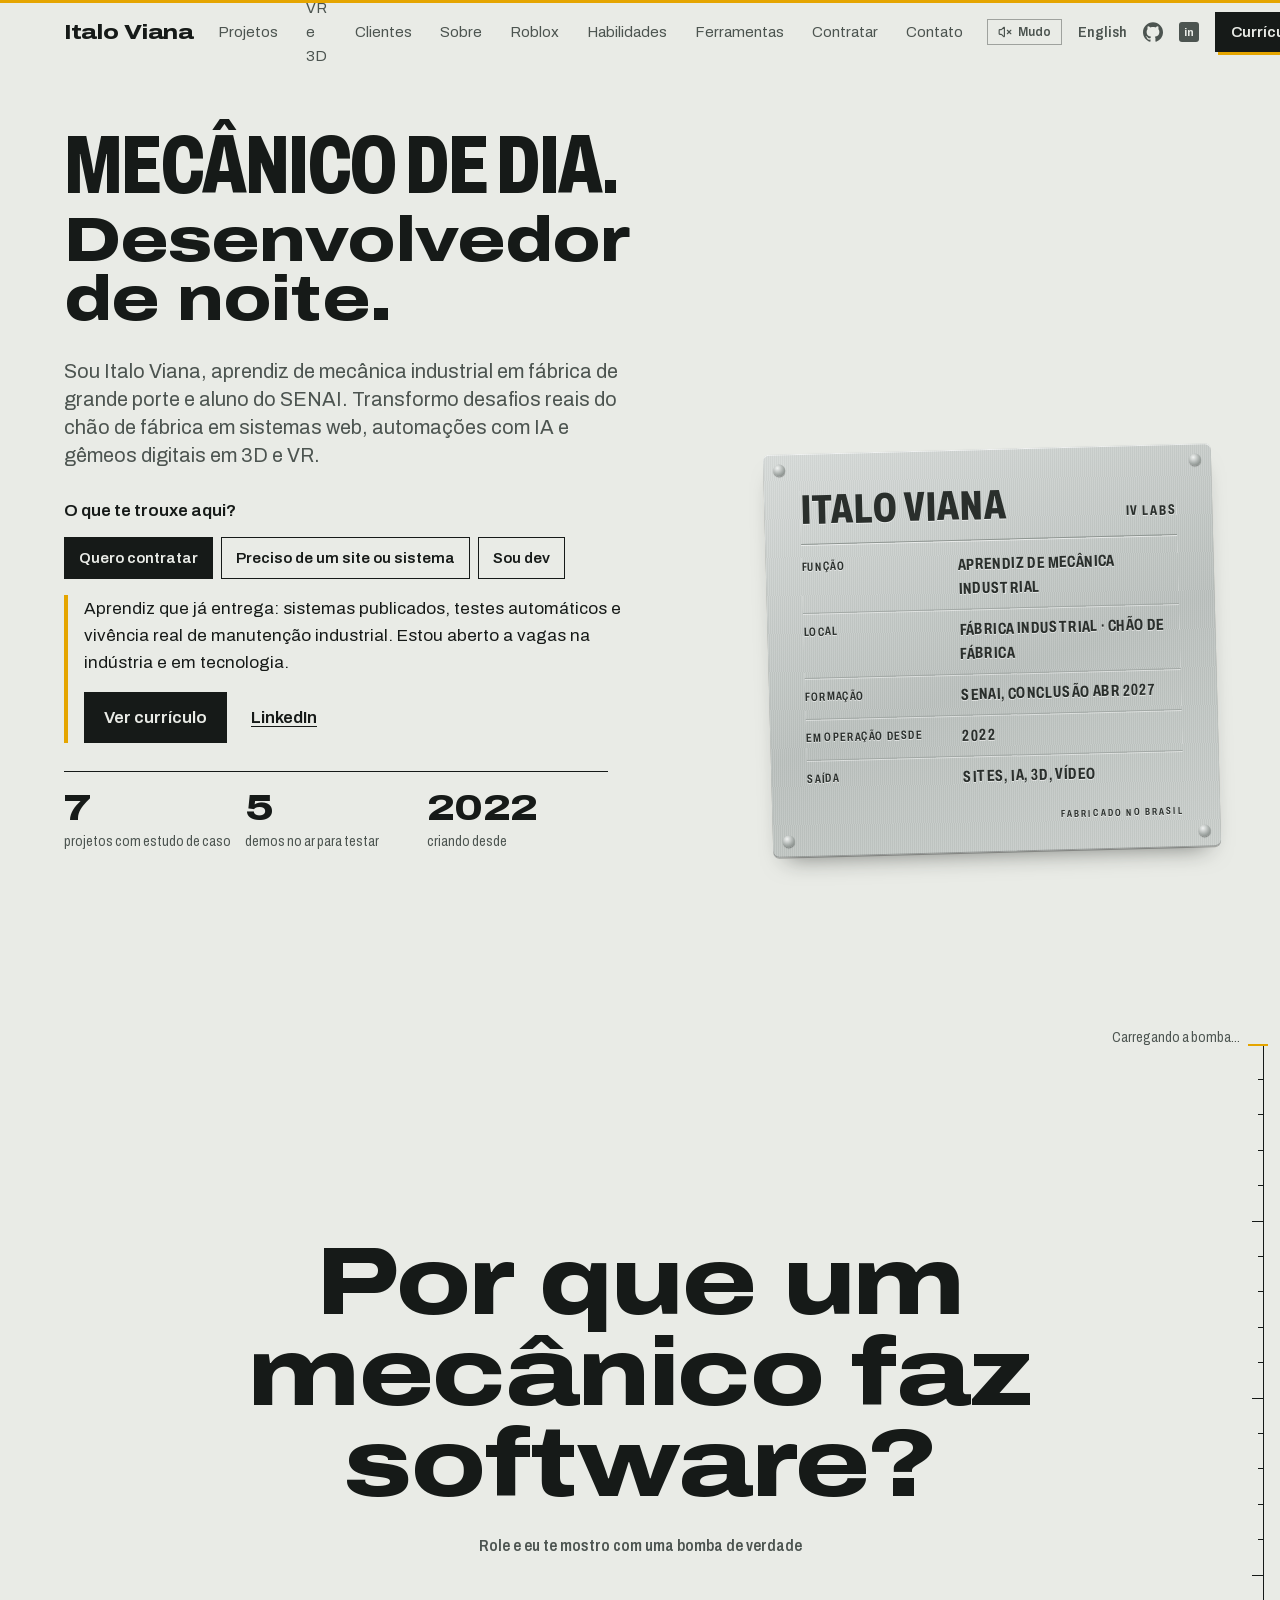
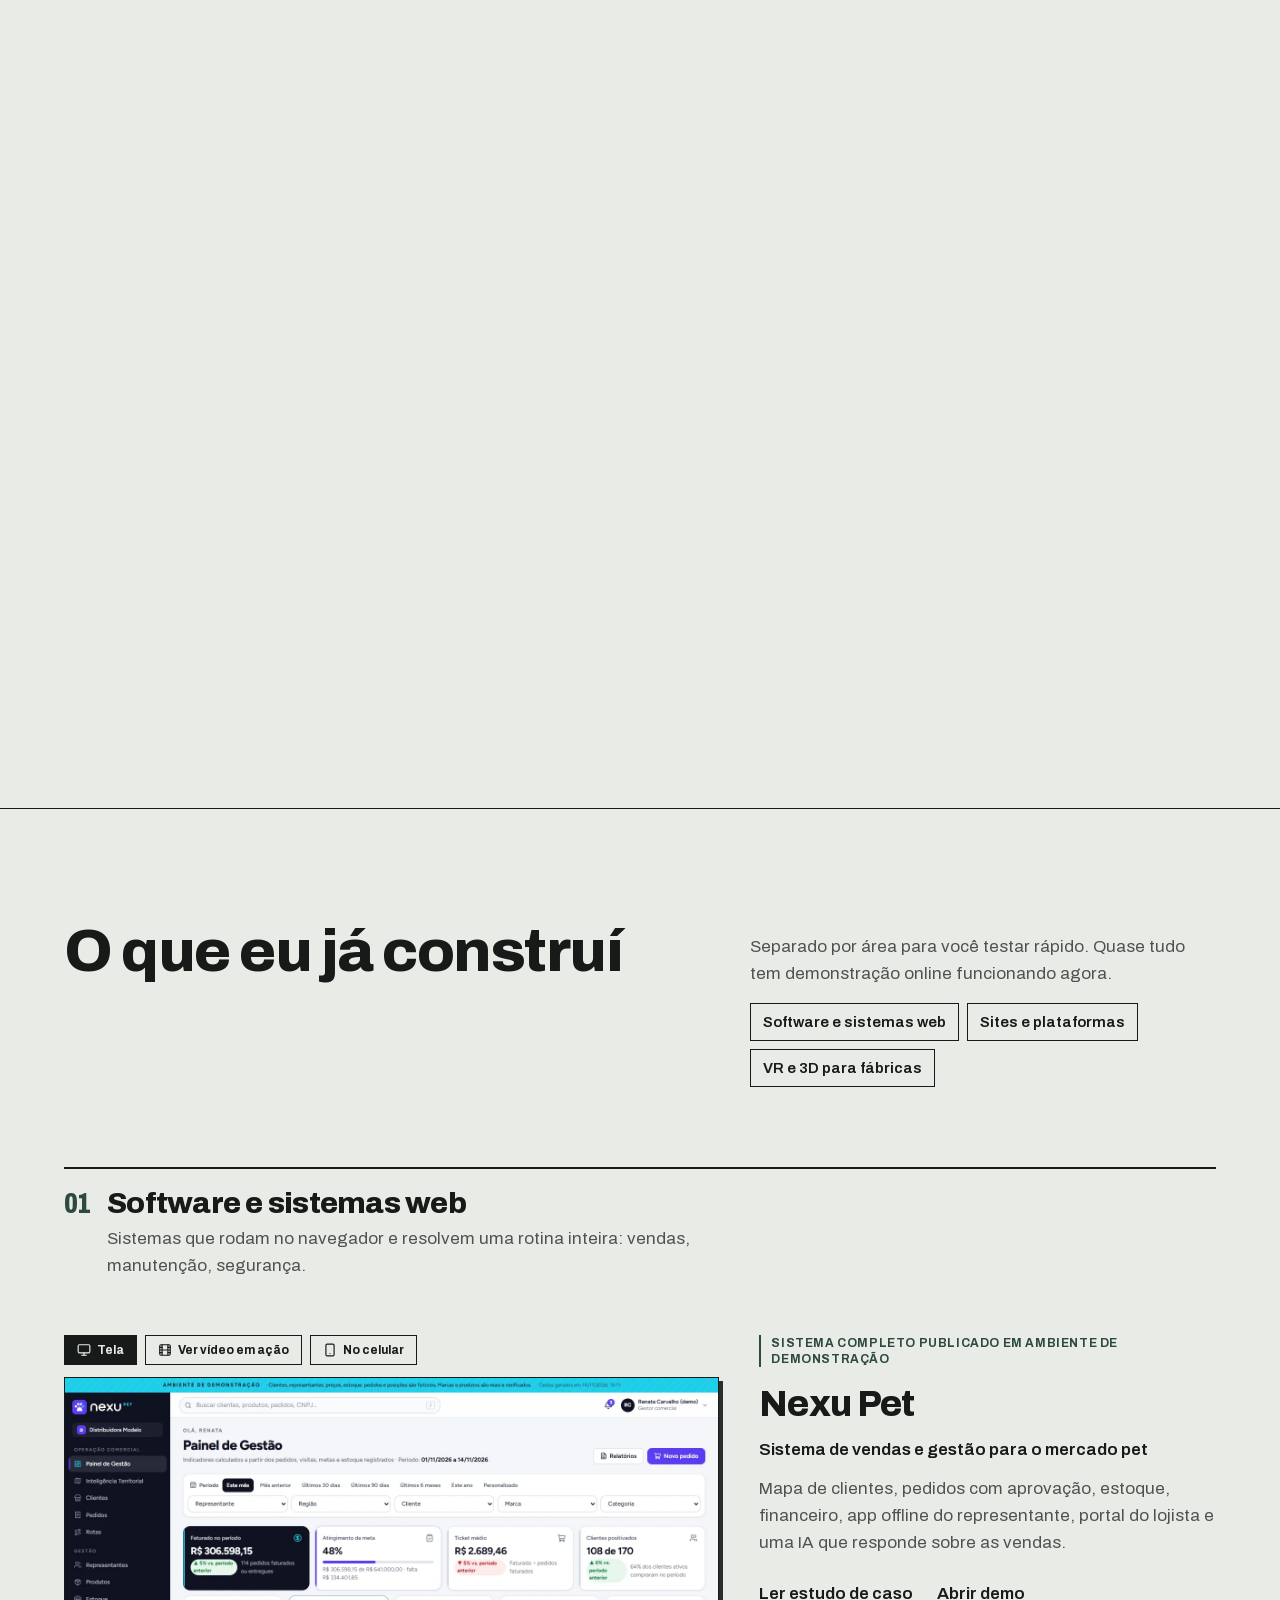
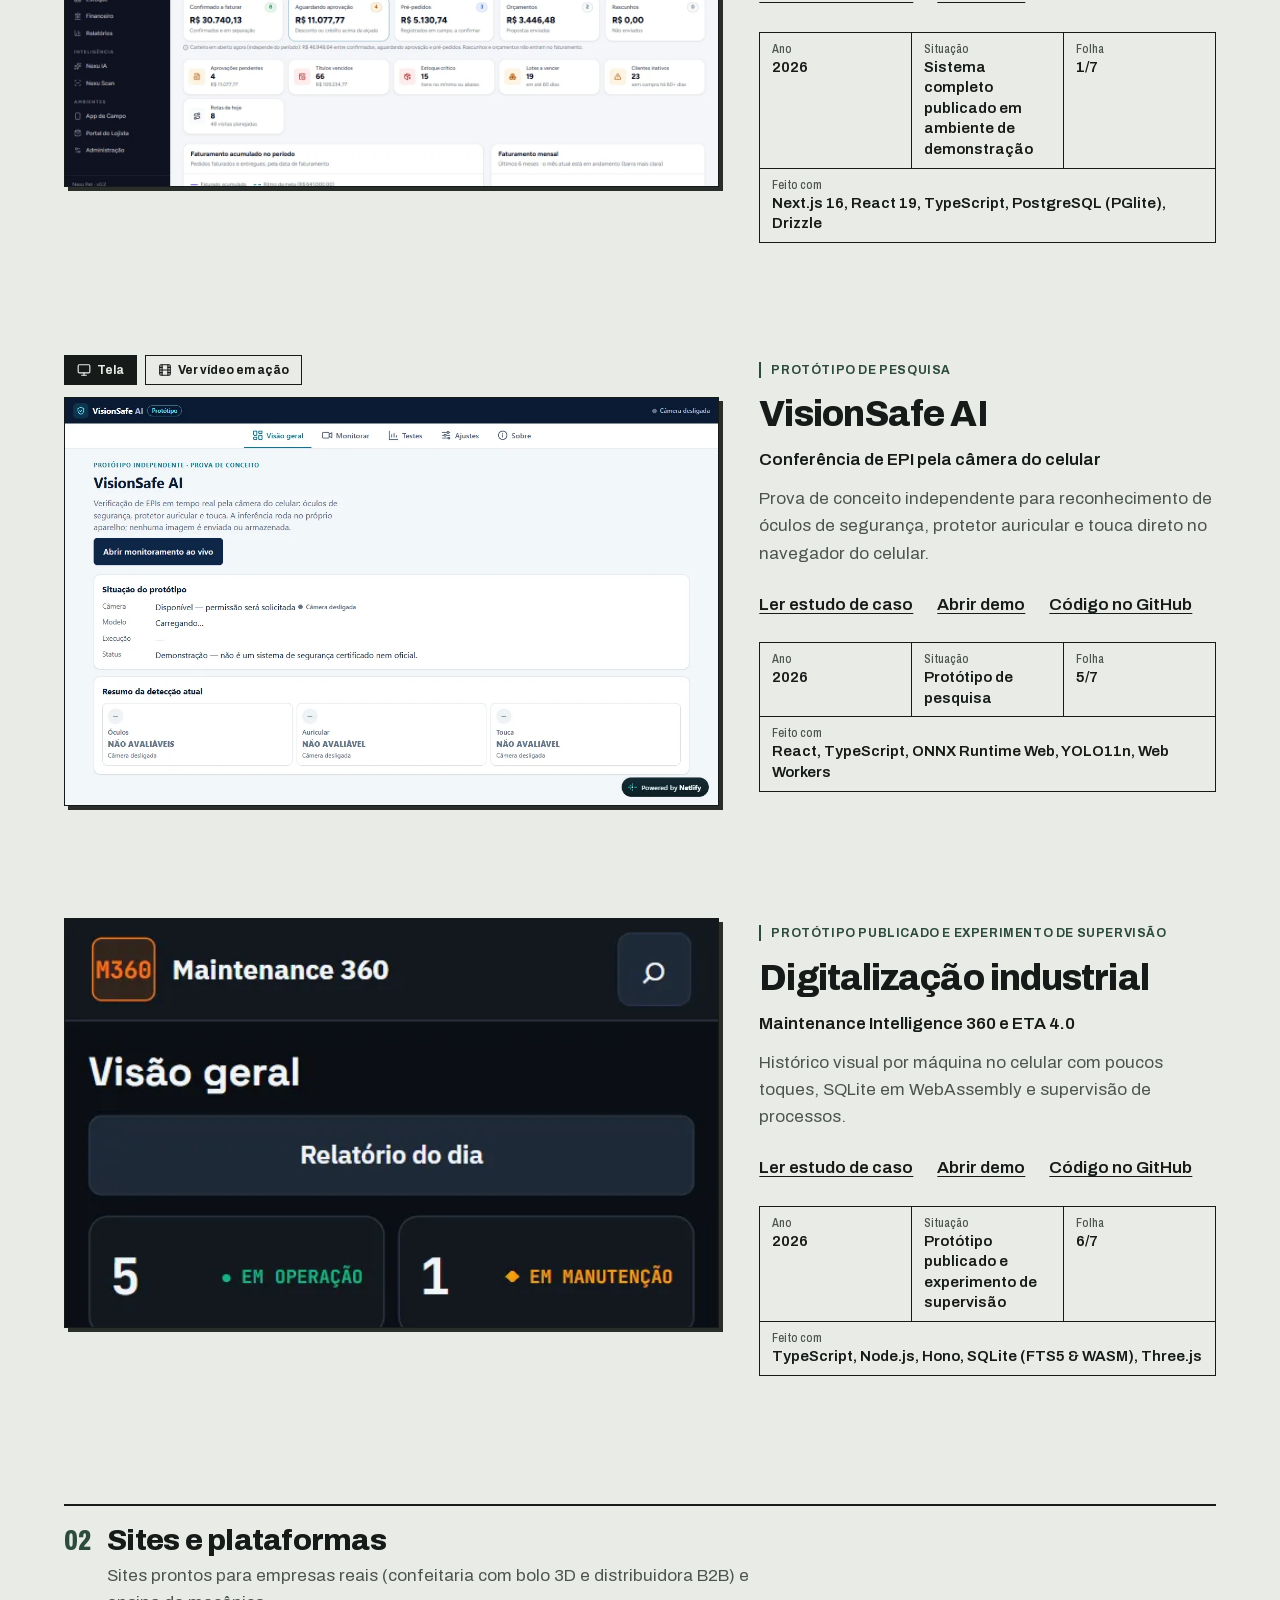
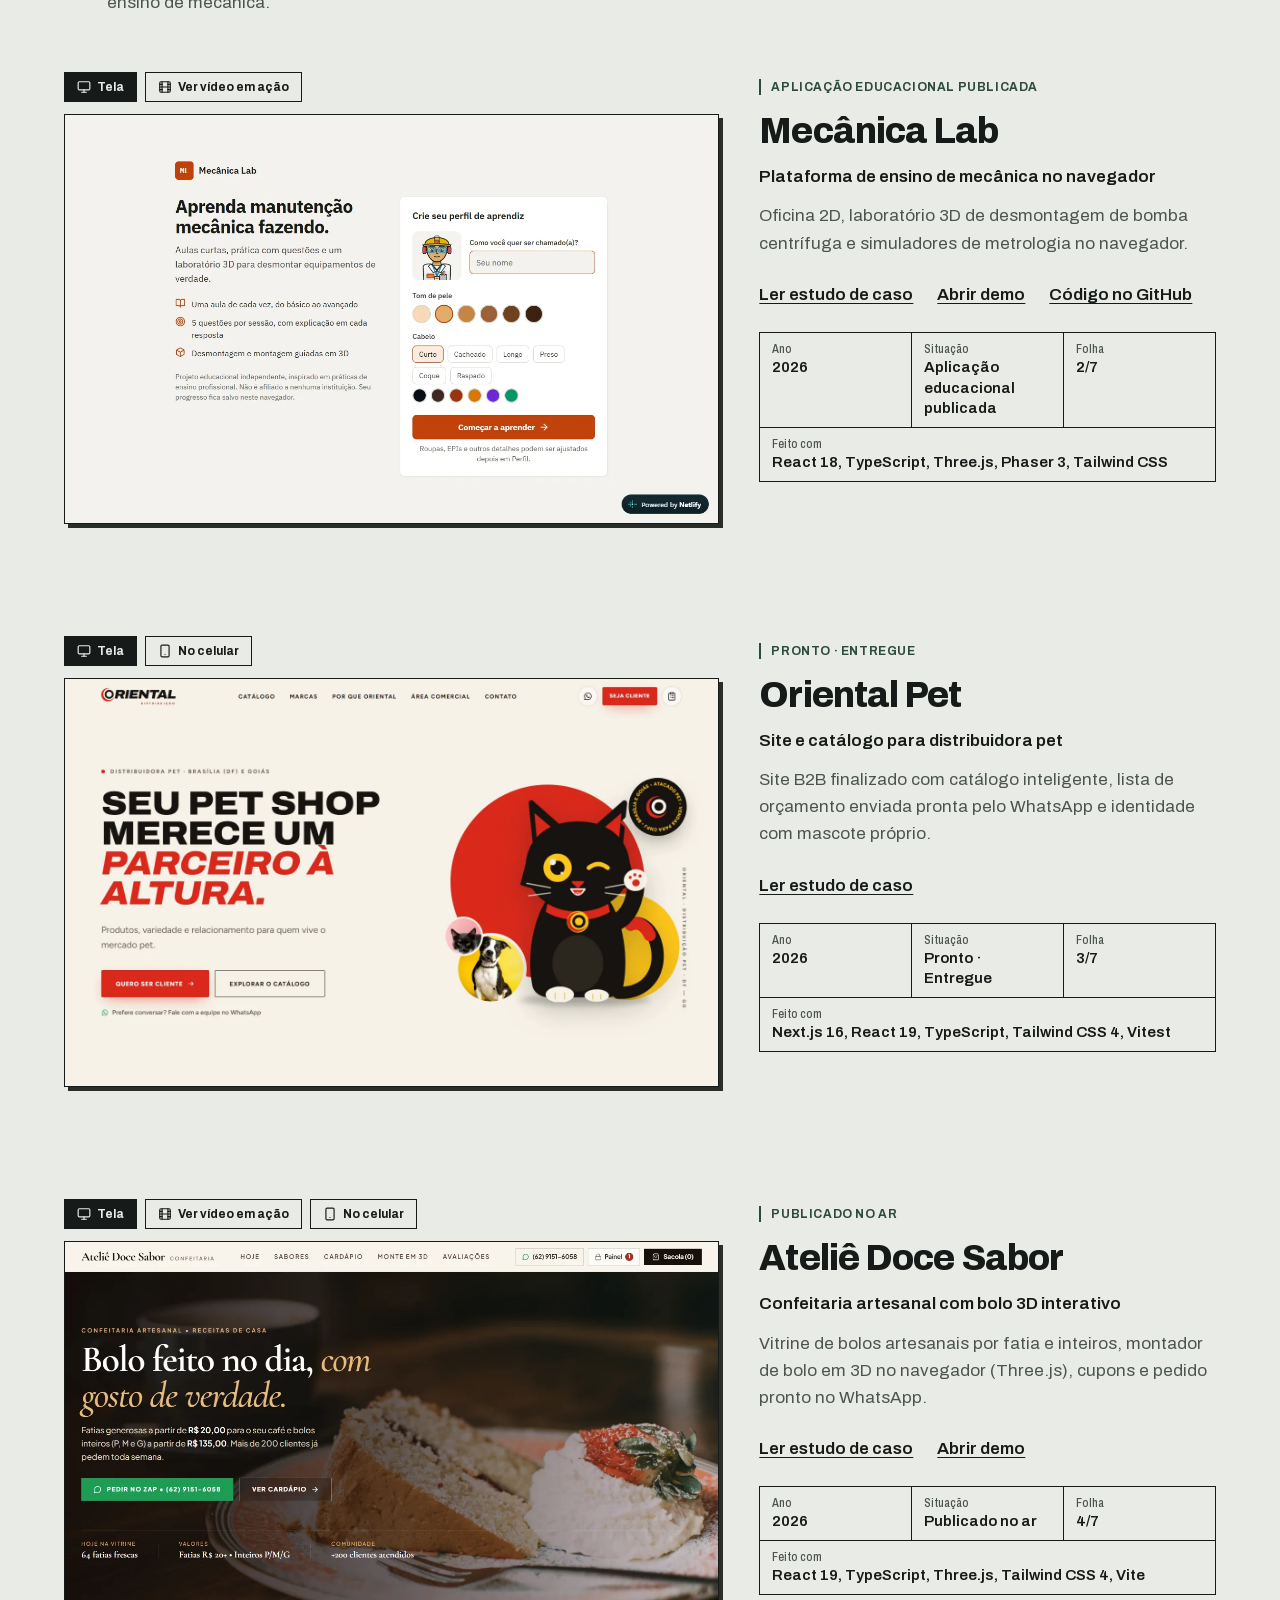
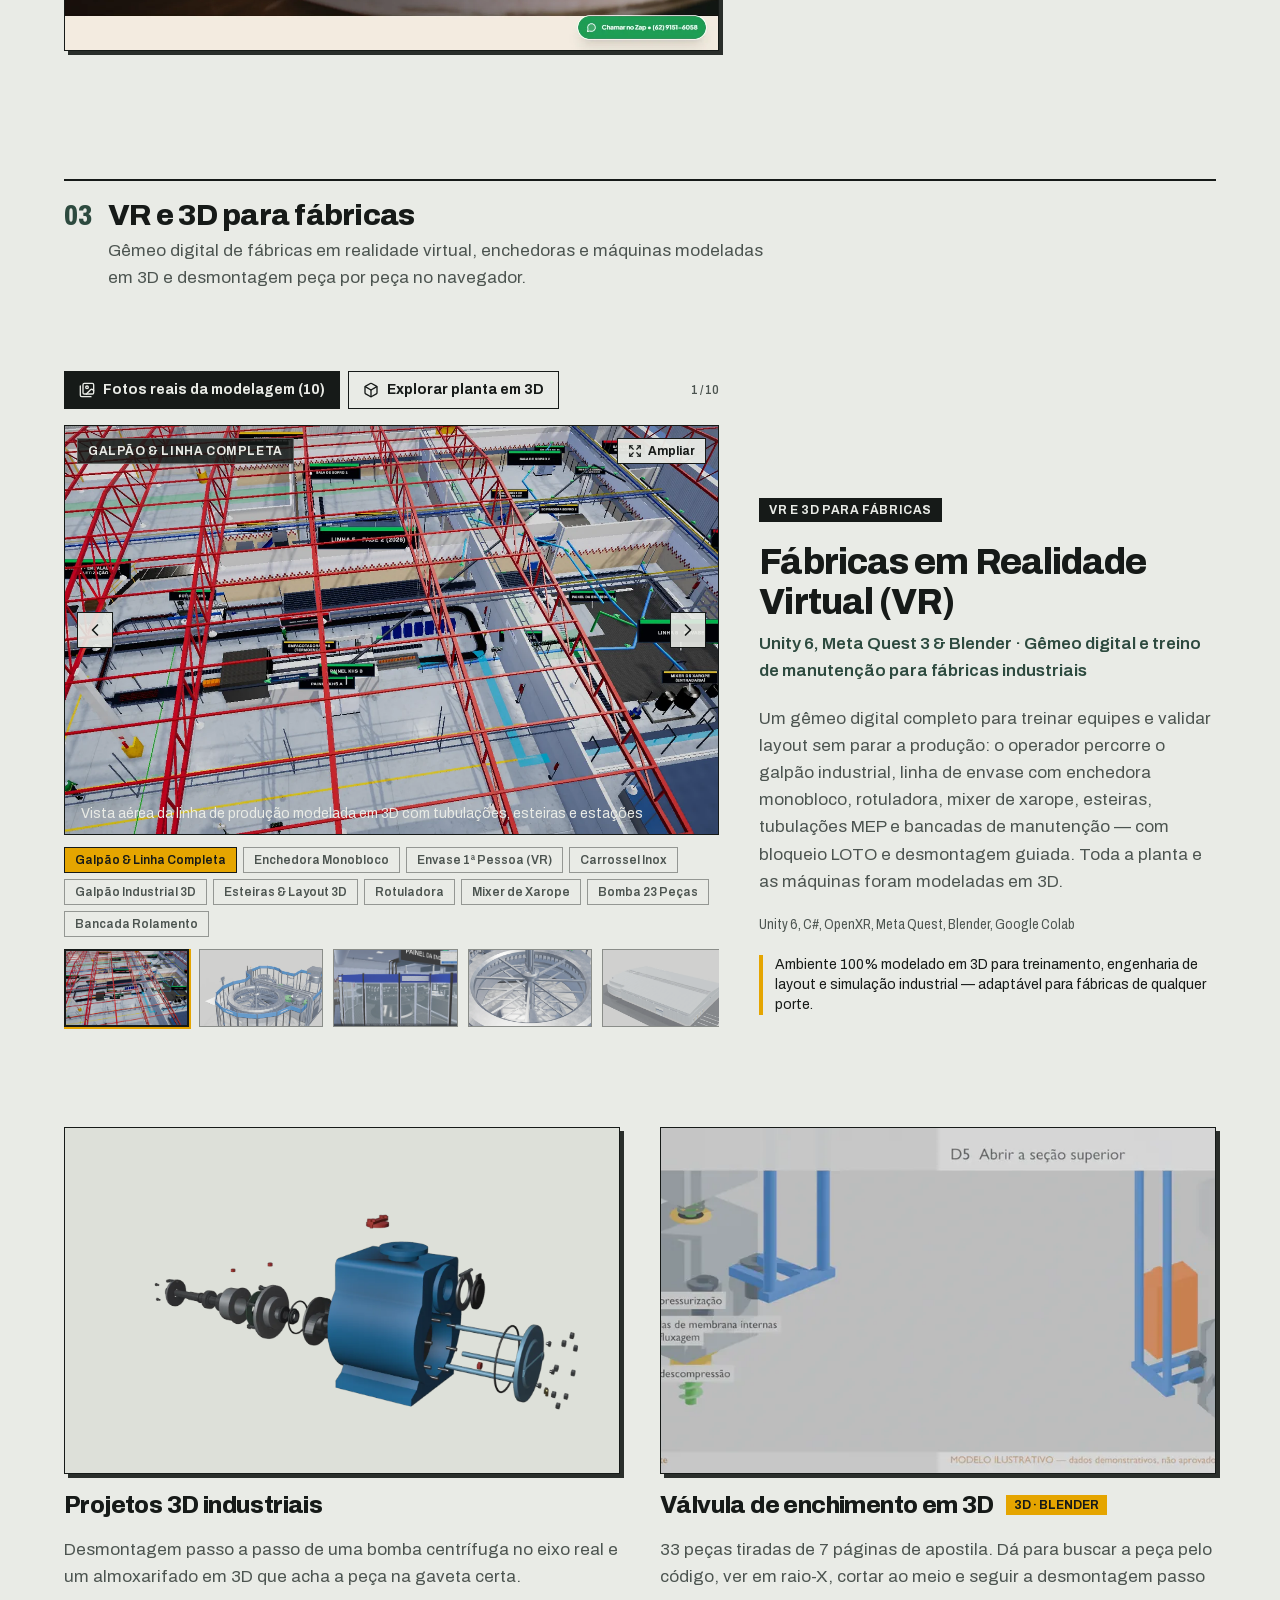
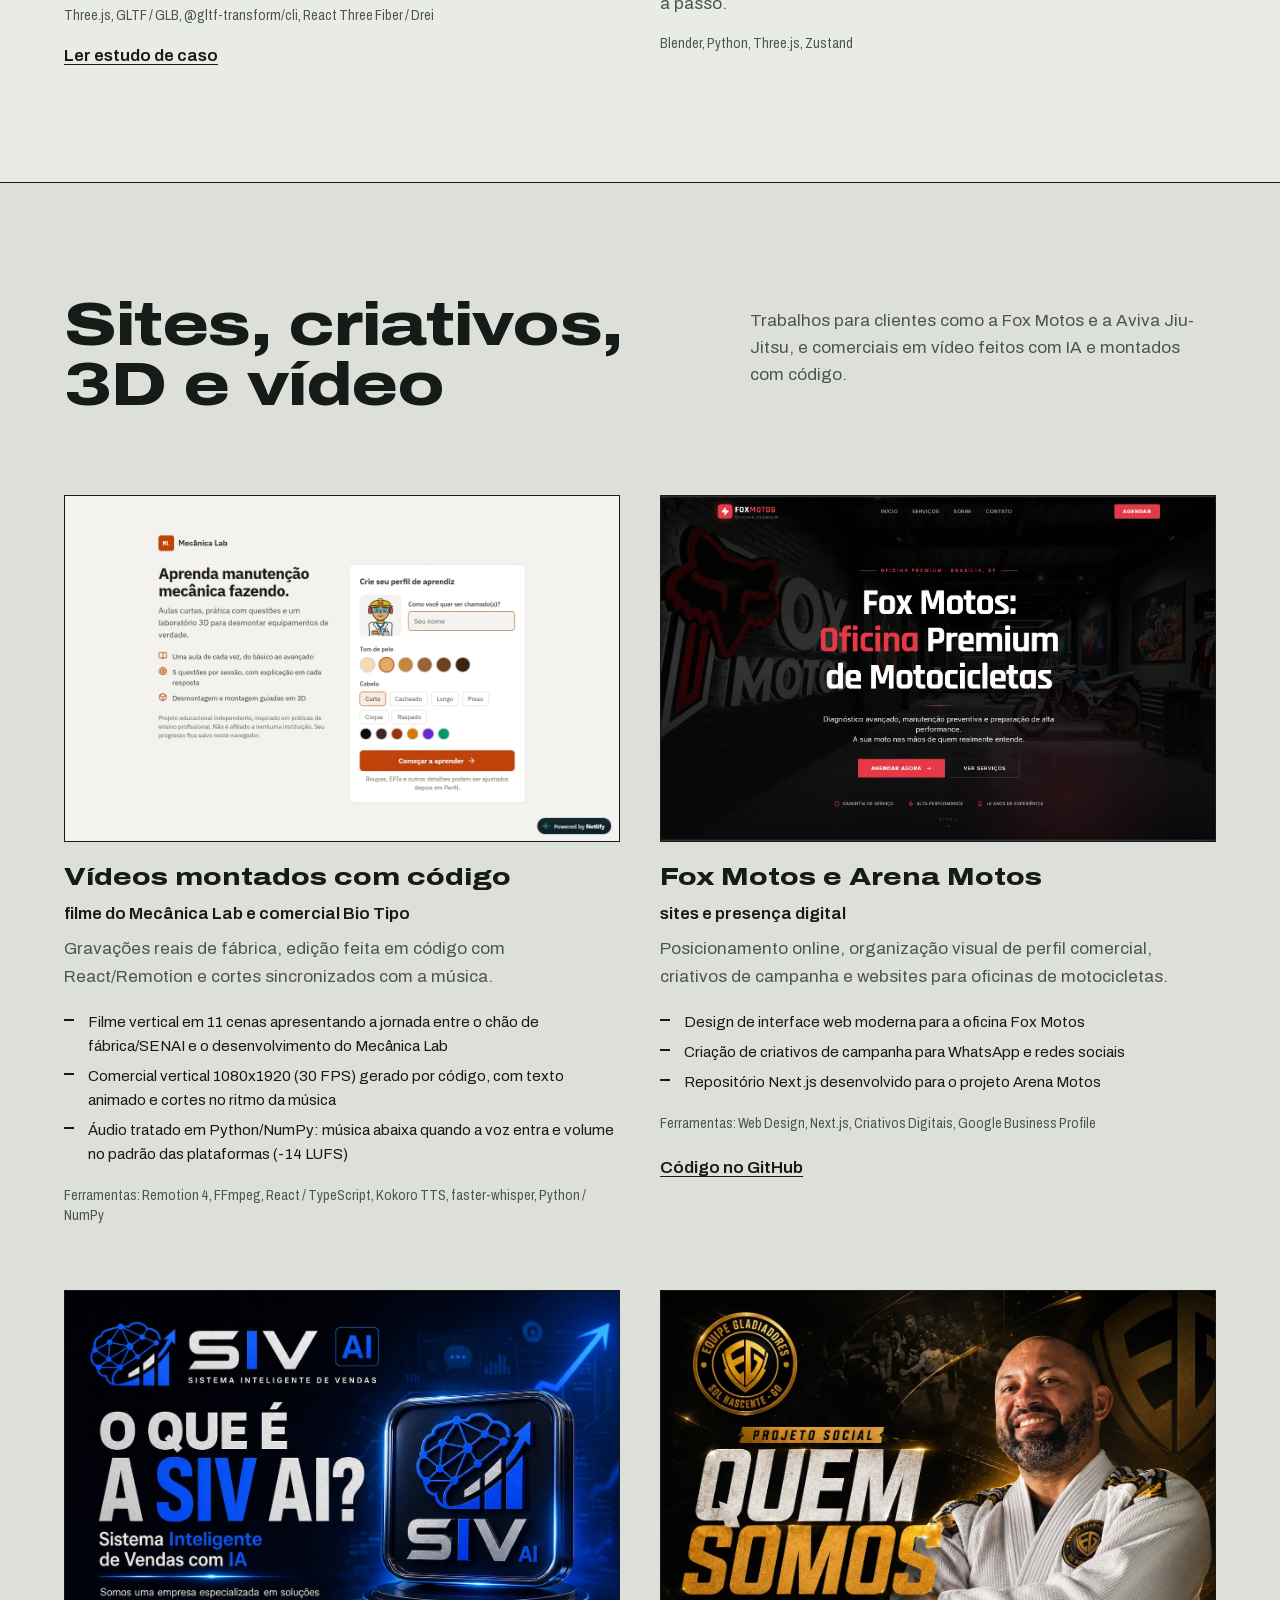
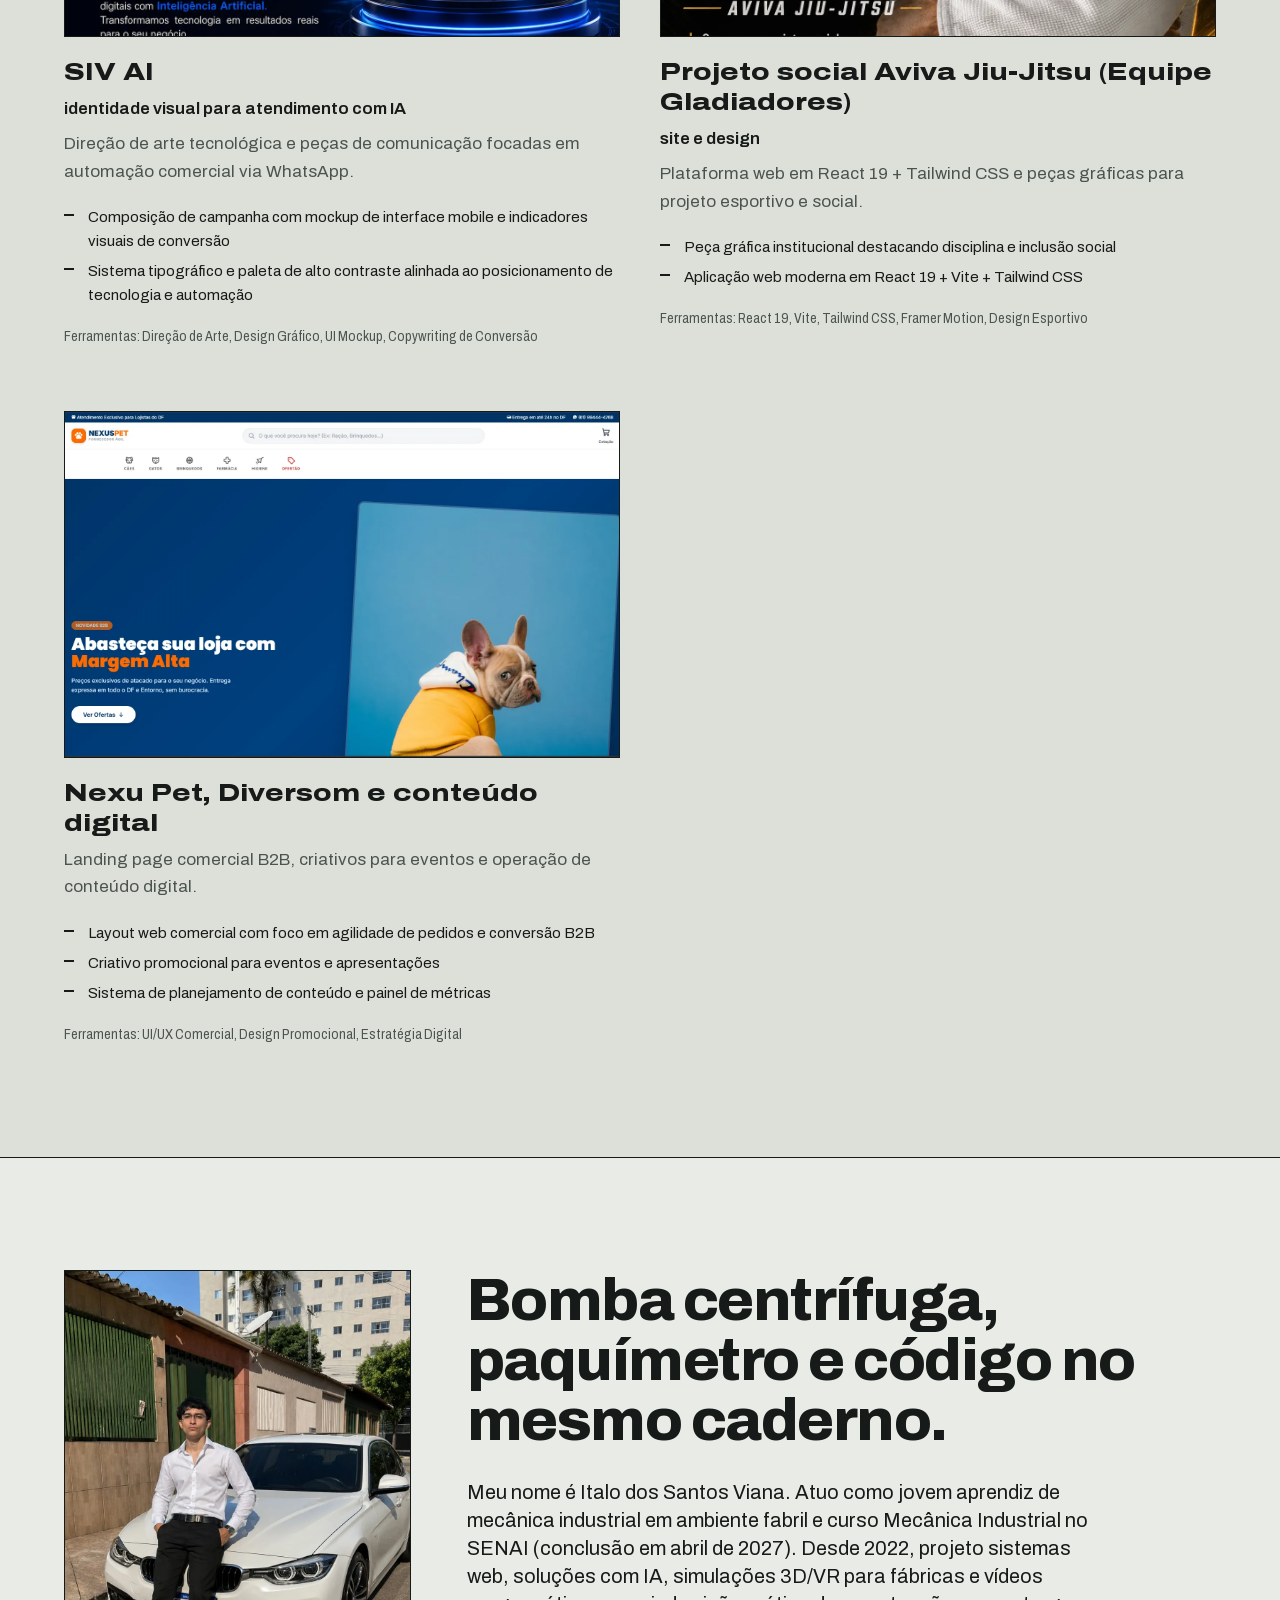
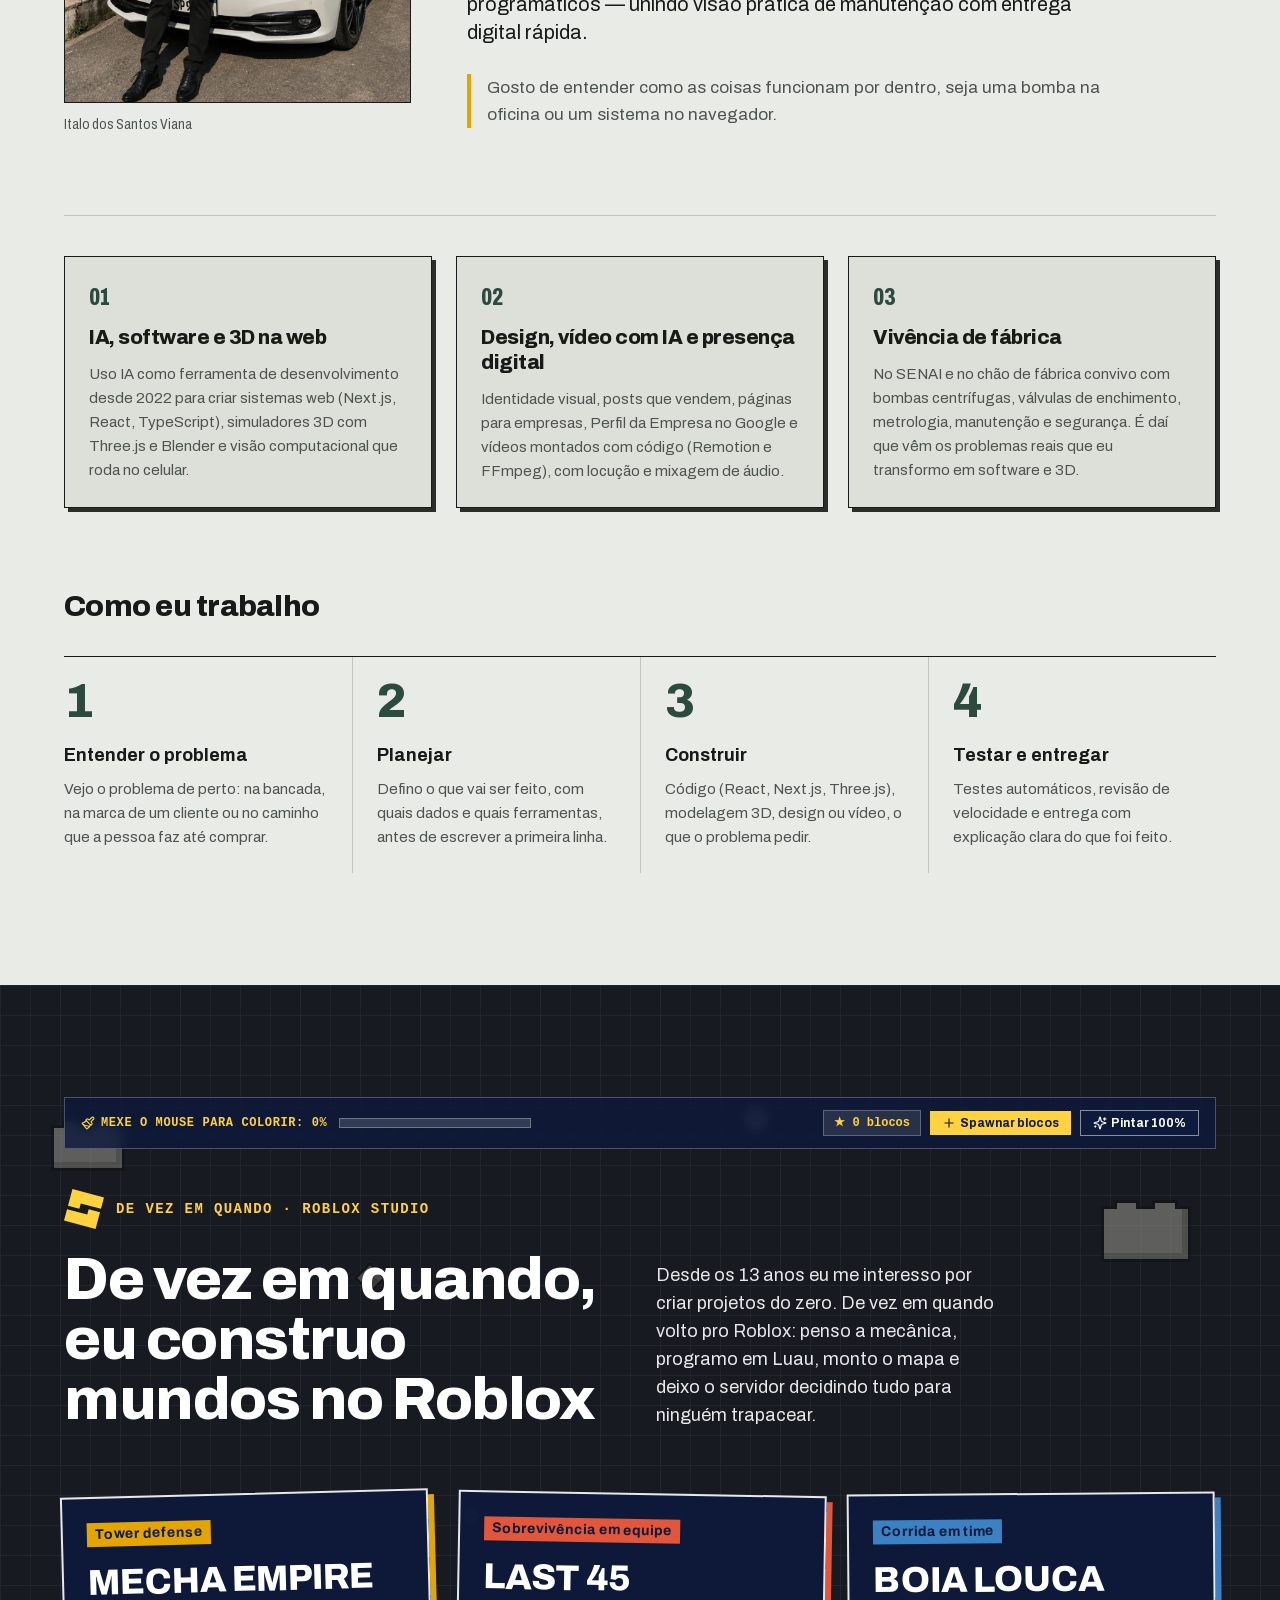
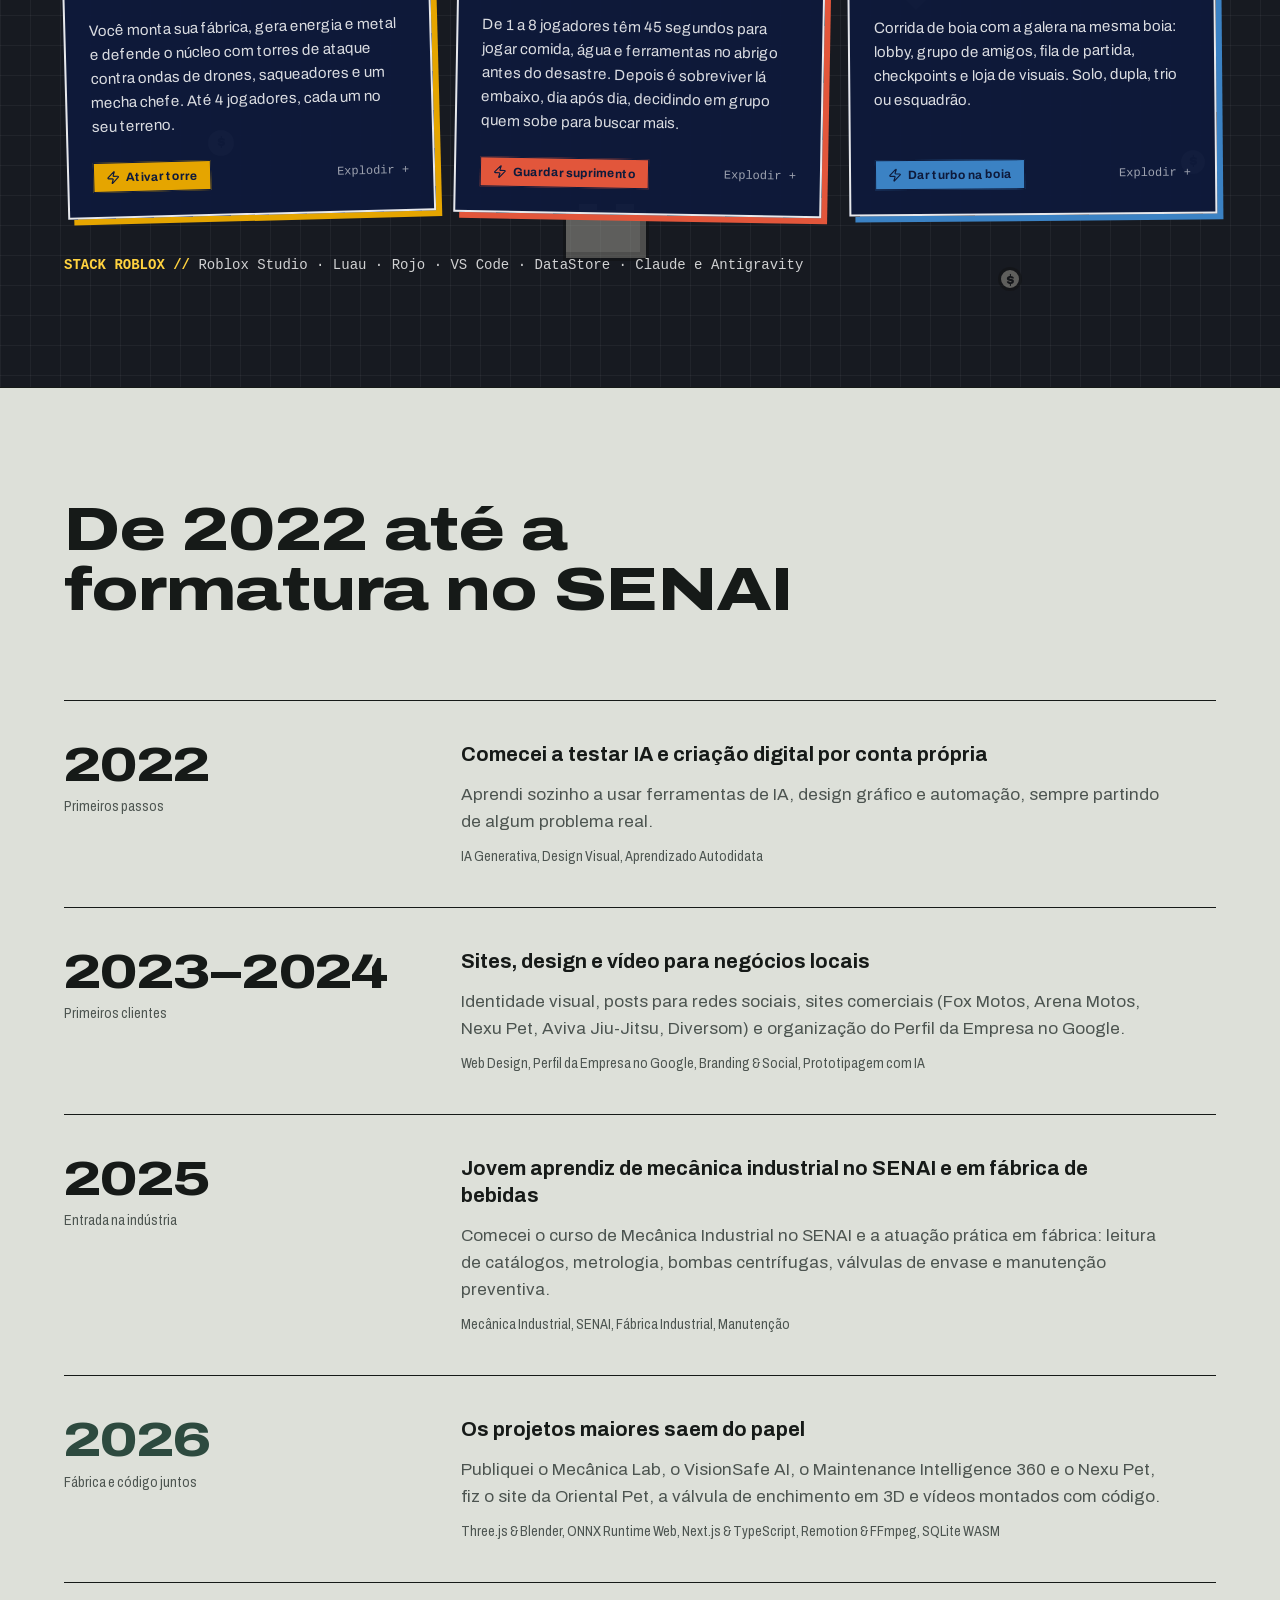
==== commit 5228d4c6: "Remove AI clichés, add Ateliê Doce Sabor, real demo videos (VisionSafe AI, NexuPet, Mecânica Lab, Ca" ====
--- a/index.html
+++ b/index.html
@@ -1 +1 @@
-<!DOCTYPE html><!--Jz6d7sC4Wv7ypLvFqmxHp--><html lang="pt-BR" class="__variable_7347c0 __variable_bd2806 __variable_e3e207"><head><meta charSet="utf-8"/><meta name="viewport" content="width=device-width, initial-scale=1"/><link rel="stylesheet" href="/_next/static/css/1039a5981c4ca186.css" data-precedence="next"/><link rel="preload" as="script" fetchPriority="low" href="/_next/static/chunks/webpack-26d63eac3c16576e.js"/><script src="/_next/static/chunks/4bd1b696-c023c6e3521b1417.js" async=""></script><script src="/_next/static/chunks/255-2005b055456c798b.js" async=""></script><script src="/_next/static/chunks/main-app-3931642fb47dfe8b.js" async=""></script><script src="/_next/static/chunks/619-ba102abea3e3d0e4.js" async=""></script><script src="/_next/static/chunks/977-3e33b9ee25fcd05d.js" async=""></script><script src="/_next/static/chunks/751-5a8b7f997ed8f70d.js" async=""></script><script src="/_next/static/chunks/app/layout-9bbfb59d1e6fb424.js" async=""></script><script src="/_next/static/chunks/app/not-found-514bf6e9be1bebe1.js" async=""></script><script src="/_next/static/chunks/163-0a924731cc583ef4.js" async=""></script><script src="/_next/static/chunks/527-6fcce1ad50133426.js" async=""></script><script src="/_next/static/chunks/101-bc8bcea11f422dea.js" async=""></script><script src="/_next/static/chunks/app/page-92e6d2b566c26a66.js" async=""></script><meta name="theme-color" content="#E9EBE6"/><title>Italo Viana | Mecânica industrial, sites, IA e 3D</title><meta name="description" content="Jovem aprendiz de mecânica industrial e aluno do SENAI. Crio sites que vendem, sistemas com IA, experiências 3D/VR e vídeos programáticos. Veja os projetos e fale comigo."/><meta name="author" content="Italo dos Santos Viana"/><meta name="keywords" content="Italo Viana,Italo dos Santos Viana,IV LABS,Mecânica Industrial,SENAI,Fábricas Industriais,Realidade Virtual,Three.js,Inteligência Artificial,Visão Computacional,Mecânica Lab,VisionSafe AI,Maintenance Intelligence 360"/><meta name="creator" content="Italo dos Santos Viana"/><meta name="robots" content="index, follow"/><meta property="og:title" content="Italo Viana | Mecânico de dia. Desenvolvedor de noite."/><meta property="og:description" content="Aprendiz de mecânica industrial que faz sistemas, sites, ferramentas com IA e 3D para empresas."/><meta property="og:site_name" content="Italo Viana"/><meta property="og:locale" content="pt_BR"/><meta property="og:image:alt" content="Italo Viana: aprendo mecânica na fábrica e transformo o que vejo lá em software"/><meta property="og:image:type" content="image/png"/><meta property="og:image" content="https://italovienna-sketch.github.io/opengraph-image?0aeabef9f2c84478"/><meta property="og:image:width" content="1200"/><meta property="og:image:height" content="630"/><meta property="og:type" content="website"/><meta name="twitter:card" content="summary_large_image"/><meta name="twitter:title" content="Italo Viana"/><meta name="twitter:description" content="Aprendiz de mecânica industrial que faz sites, ferramentas com IA, modelos 3D e vídeos."/><meta name="twitter:image:alt" content="Italo Viana: aprendo mecânica na fábrica e transformo o que vejo lá em software"/><meta name="twitter:image:type" content="image/png"/><meta name="twitter:image" content="https://italovienna-sketch.github.io/opengraph-image?0aeabef9f2c84478"/><meta name="twitter:image:width" content="1200"/><meta name="twitter:image:height" content="630"/><link rel="icon" href="/icon?2bab8470f99845ff" type="image/png" sizes="32x32"/><script src="/_next/static/chunks/polyfills-42372ed130431b0a.js" noModule=""></script></head><body class="min-h-screen flex flex-col bg-paper text-ink antialiased"><div hidden=""><!--$--><!--/$--></div><script type="application/ld+json">{"@context":"https://schema.org","@type":"Person","name":"Italo dos Santos Viana","alternateName":"Italo Viana","jobTitle":"Jovem Aprendiz em Mecânica Industrial & Desenvolvedor de Projetos Independentes (IV LABS)","address":{"@type":"PostalAddress","addressCountry":"BR"},"sameAs":["https://www.linkedin.com/in/italo-viana-29924b376","https://github.com/italovienna-sketch"]}</script><a href="#main-content" class="sr-only focus:not-sr-only focus:fixed focus:top-4 focus:left-4 focus:z-[100] focus:px-4 focus:py-2 focus:bg-safety focus:text-ink focus:font-semibold">Pular para o conteúdo principal</a><div class="scroll-gauge" aria-hidden="true"></div><header class="fixed top-0 inset-x-0 z-50 no-print bg-paper/95 backdrop-blur-sm transition-[border-color] duration-200 border-b border-transparent"><div class="max-w-page mx-auto px-5 sm:px-8 h-16 flex items-center justify-between gap-6"><a class="display text-lg sm:text-xl whitespace-nowrap" href="/">Italo Viana</a><nav aria-label="Navegação principal" class="hidden lg:flex items-center gap-5 xl:gap-7 text-[15px]"><a class="text-graphite hover:text-ink transition-colors" href="/#iv-labs">Projetos</a><a class="text-graphite hover:text-ink transition-colors" href="/#vr-3d">VR e 3D</a><a class="text-graphite hover:text-ink transition-colors" href="/#criativo">Clientes</a><a class="text-graphite hover:text-ink transition-colors" href="/#sobre">Sobre</a><a class="text-graphite hover:text-ink transition-colors" href="/#roblox">Roblox</a><a class="text-graphite hover:text-ink transition-colors" href="/#capacidades">Habilidades</a><a class="text-graphite hover:text-ink transition-colors" href="/#ferramentas">Ferramentas</a><a class="text-graphite hover:text-ink transition-colors" href="/#contato">Contato</a></nav><div class="hidden lg:flex items-center gap-5 text-[15px]"><button type="button" aria-label="Mudar idioma para Inglês" class="font-narrow font-semibold text-graphite hover:text-ink">English</button><a href="https://github.com/italovienna-sketch" target="_blank" rel="noopener noreferrer" aria-label="GitHub" title="GitHub" class="text-graphite hover:text-ink"><svg viewBox="0 0 24 24" aria-hidden="true" class="h-5 w-5 fill-current"><path d="M12 .297c-6.63 0-12 5.373-12 12 0 5.303 3.438 9.8 8.205 11.385.6.113.82-.258.82-.577 0-.285-.01-1.04-.015-2.04-3.338.724-4.042-1.61-4.042-1.61C4.422 18.07 3.633 17.7 3.633 17.7c-1.087-.744.084-.729.084-.729 1.205.084 1.838 1.236 1.838 1.236 1.07 1.835 2.809 1.305 3.495.998.108-.776.417-1.305.76-1.605-2.665-.3-5.466-1.332-5.466-5.93 0-1.31.465-2.38 1.235-3.22-.135-.303-.54-1.523.105-3.176 0 0 1.005-.322 3.3 1.23.96-.267 1.98-.399 3-.405 1.02.006 2.04.138 3 .405 2.28-1.552 3.285-1.23 3.285-1.23.645 1.653.24 2.873.12 3.176.765.84 1.23 1.91 1.23 3.22 0 4.61-2.805 5.625-5.475 5.92.42.36.81 1.096.81 2.22 0 1.606-.015 2.896-.015 3.286 0 .315.21.69.825.57C20.565 22.092 24 17.592 24 12.297c0-6.627-5.373-12-12-12"></path></svg></a><a href="https://www.linkedin.com/in/italo-viana-29924b376" target="_blank" rel="noopener noreferrer" aria-label="LinkedIn" title="LinkedIn" class="grid h-5 w-5 place-items-center rounded-[3px] bg-graphite hover:bg-ink text-paper font-bold text-[11px] leading-none">in</a><a class="px-4 py-2 bg-ink text-paper font-semibold shadow-[3px_3px_0_#E5A500] hover:bg-machine transition-colors" href="/curriculo">Currículo</a></div><div class="flex lg:hidden items-center gap-4"><button type="button" aria-label="Mudar idioma para Inglês" class="font-narrow font-semibold text-sm text-graphite">EN</button><button type="button" aria-expanded="false" aria-label="Abrir menu" class="p-2 -mr-2"><svg xmlns="http://www.w3.org/2000/svg" width="24" height="24" viewBox="0 0 24 24" fill="none" stroke="currentColor" stroke-width="2" stroke-linecap="round" stroke-linejoin="round" class="lucide lucide-menu w-6 h-6"><line x1="4" x2="20" y1="12" y2="12"></line><line x1="4" x2="20" y1="6" y2="6"></line><line x1="4" x2="20" y1="18" y2="18"></line></svg></button></div></div></header><main id="main-content" class="flex-1"><section id="hero" aria-labelledby="hero-heading" class="pt-24 pb-16 sm:pt-32 sm:pb-24"><div class="max-w-page mx-auto px-5 sm:px-8 grid grid-cols-1 lg:grid-cols-12 gap-12 lg:gap-10 items-end"><div class="lg:col-span-7 space-y-7"><div class="inline-flex items-center gap-2.5 px-3 py-1 border border-ink bg-paper-2 text-xs font-mono-tech font-bold uppercase tracking-wider"><span class="relative flex h-2 w-2" aria-hidden="true"><span class="animate-ping absolute inline-flex h-full w-full rounded-full bg-live opacity-75"></span><span class="relative inline-flex rounded-full h-2 w-2 bg-live"></span></span>Disponível para projetos &amp; vagas · 2026</div><h1 id="hero-heading" class="elastic text-ink"><span class="sr-only">Mecânico de dia. Desenvolvedor de noite.</span><span aria-hidden="true" class="block font-stamp font-extrabold uppercase leading-[0.9] text-[3rem] sm:text-[4.6rem] lg:text-[5.2rem] tracking-tight"><span class="inline-block whitespace-nowrap"><span data-l="" data-base="68" data-peak="100">M</span><span data-l="" data-base="68" data-peak="100">e</span><span data-l="" data-base="68" data-peak="100">c</span><span data-l="" data-base="68" data-peak="100">â</span><span data-l="" data-base="68" data-peak="100">n</span><span data-l="" data-base="68" data-peak="100">i</span><span data-l="" data-base="68" data-peak="100">c</span><span data-l="" data-base="68" data-peak="100">o</span></span> <span class="inline-block whitespace-nowrap"><span data-l="" data-base="68" data-peak="100">d</span><span data-l="" data-base="68" data-peak="100">e</span></span> <span class="inline-block whitespace-nowrap"><span data-l="" data-base="68" data-peak="100">d</span><span data-l="" data-base="68" data-peak="100">i</span><span data-l="" data-base="68" data-peak="100">a</span><span data-l="" data-base="68" data-peak="100">.</span></span></span><span aria-hidden="true" class="block display text-[1.95rem] min-[400px]:text-[2.2rem] sm:text-[3.6rem] lg:text-[3.9rem] mt-2"><span class="inline-block whitespace-nowrap"><span data-l="" data-base="125" data-peak="80">D</span><span data-l="" data-base="125" data-peak="80">e</span><span data-l="" data-base="125" data-peak="80">s</span><span data-l="" data-base="125" data-peak="80">e</span><span data-l="" data-base="125" data-peak="80">n</span><span data-l="" data-base="125" data-peak="80">v</span><span data-l="" data-base="125" data-peak="80">o</span><span data-l="" data-base="125" data-peak="80">l</span><span data-l="" data-base="125" data-peak="80">v</span><span data-l="" data-base="125" data-peak="80">e</span><span data-l="" data-base="125" data-peak="80">d</span><span data-l="" data-base="125" data-peak="80">o</span><span data-l="" data-base="125" data-peak="80">r</span></span> <span class="inline-block whitespace-nowrap"><span data-l="" data-base="125" data-peak="80">d</span><span data-l="" data-base="125" data-peak="80">e</span></span> <span class="inline-block whitespace-nowrap"><span data-l="" data-base="125" data-peak="80">n</span><span data-l="" data-base="125" data-peak="80">o</span><span data-l="" data-base="125" data-peak="80">i</span><span data-l="" data-base="125" data-peak="80">t</span><span data-l="" data-base="125" data-peak="80">e</span><span data-l="" data-base="125" data-peak="80">.</span></span></span></h1><p class="text-lg sm:text-xl text-graphite max-w-[36rem]">Sou Italo Viana, aprendiz de mecânica industrial em fábrica de grande porte e aluno do SENAI. Transformo desafios reais do chão de fábrica em sistemas web, automações com IA e gêmeos digitais em 3D e VR.</p><div><p id="audience-label" class="font-semibold mb-3">O que te trouxe aqui?</p><div role="tablist" aria-labelledby="audience-label" class="flex flex-wrap gap-2"><button type="button" role="tab" id="aud-tab-hire" aria-selected="true" aria-controls="aud-panel" tabindex="0" class="px-3.5 py-2 border border-ink text-[15px] font-semibold transition-colors bg-ink text-paper">Quero contratar</button><button type="button" role="tab" id="aud-tab-build" aria-selected="false" aria-controls="aud-panel" tabindex="-1" class="px-3.5 py-2 border border-ink text-[15px] font-semibold transition-colors hover:bg-paper-2">Preciso de um site ou sistema</button><button type="button" role="tab" id="aud-tab-dev" aria-selected="false" aria-controls="aud-panel" tabindex="-1" class="px-3.5 py-2 border border-ink text-[15px] font-semibold transition-colors hover:bg-paper-2">Sou dev</button></div><div id="aud-panel" role="tabpanel" aria-labelledby="aud-tab-hire" class="mt-4 border-l-4 border-safety pl-4 animate-fadeIn"><p class="max-w-[36rem]">Aprendiz que já entrega: sistemas publicados, testes automáticos e vivência real de manutenção industrial. Estou aberto a vagas na indústria e em tecnologia.</p><div class="mt-4 flex flex-wrap items-center gap-x-6 gap-y-3"><a href="/curriculo" class="px-5 py-3 bg-ink text-paper font-semibold hover:bg-machine transition-colors">Ver currículo</a><a href="https://www.linkedin.com/in/italo-viana-29924b376" target="_blank" rel="noopener noreferrer" class="link font-semibold">LinkedIn</a></div></div></div><dl class="grid grid-cols-3 max-w-[34rem] border-t border-ink pt-4"><div class="pr-3"><dt class="sr-only">projetos com estudo de caso</dt><dd class="display text-3xl sm:text-4xl">6</dd><dd class="font-narrow text-sm text-graphite leading-snug mt-1">projetos com estudo de caso</dd></div><div class="pr-3"><dt class="sr-only">demos no ar para testar</dt><dd class="display text-3xl sm:text-4xl">4</dd><dd class="font-narrow text-sm text-graphite leading-snug mt-1">demos no ar para testar</dd></div><div class="pr-3"><dt class="sr-only">criando desde</dt><dd class="display text-3xl sm:text-4xl">2022</dd><dd class="font-narrow text-sm text-graphite leading-snug mt-1">criando desde</dd></div></dl></div><div class="lg:col-span-5 max-w-md w-full lg:justify-self-end pt-40 lg:pt-0"><div class="animate-plate relative"><div class="absolute right-2 bottom-[calc(100%-8px)] h-[190px] w-[175px] sm:h-[220px] sm:w-[200px] z-10"><div class="relative h-full w-full [&amp;&gt;canvas]:block"><p role="status" aria-live="polite" class="absolute bottom-[62%] right-[78%] w-44 sm:w-56 bg-paper border border-ink px-3 py-2 text-sm font-semibold leading-snug transition-opacity duration-200 opacity-0 pointer-events-none"><span aria-hidden="true" class="absolute -right-[7px] bottom-3 h-3 w-3 rotate-45 border-r border-t border-ink bg-paper"></span></p></div></div><div class="nameplate px-6 pt-7 pb-6 sm:px-9 sm:pt-9 sm:pb-7" role="img" aria-label="Placa de identificação: Italo Viana, aprendiz de mecânica industrial, SENAI com conclusão em abril de 2027, fazendo projetos desde 2022."><span class="rivet top-2.5 left-2.5"></span><span class="rivet top-2.5 right-2.5"></span><span class="rivet bottom-2.5 left-2.5"></span><span class="rivet bottom-2.5 right-2.5"></span><div class="engraved uppercase" aria-hidden="true"><div class="flex items-baseline justify-between gap-4 pb-3 border-b border-[#8f9692] shadow-[0_1px_0_rgba(255,255,255,0.6)]"><span class="font-stamp font-extrabold text-[2.1rem] sm:text-[2.6rem] leading-none tracking-wide">Italo Viana</span><span class="font-stamp font-bold text-sm tracking-widest">IV Labs</span></div><dl class="pt-1"><div class="grid grid-cols-[7.5rem_1fr] sm:grid-cols-[9rem_1fr] gap-3 py-2 border-b border-[#a3a9a6] shadow-[0_1px_0_rgba(255,255,255,0.45)] last:border-0 last:shadow-none"><dt class="font-stamp text-[11px] sm:text-xs font-semibold tracking-wider pt-0.5">Função</dt><dd class="font-stamp text-sm sm:text-base font-bold tracking-wide">Aprendiz de mecânica industrial</dd></div><div class="grid grid-cols-[7.5rem_1fr] sm:grid-cols-[9rem_1fr] gap-3 py-2 border-b border-[#a3a9a6] shadow-[0_1px_0_rgba(255,255,255,0.45)] last:border-0 last:shadow-none"><dt class="font-stamp text-[11px] sm:text-xs font-semibold tracking-wider pt-0.5">Local</dt><dd class="font-stamp text-sm sm:text-base font-bold tracking-wide">Fábrica industrial · Chão de fábrica</dd></div><div class="grid grid-cols-[7.5rem_1fr] sm:grid-cols-[9rem_1fr] gap-3 py-2 border-b border-[#a3a9a6] shadow-[0_1px_0_rgba(255,255,255,0.45)] last:border-0 last:shadow-none"><dt class="font-stamp text-[11px] sm:text-xs font-semibold tracking-wider pt-0.5">Formação</dt><dd class="font-stamp text-sm sm:text-base font-bold tracking-wide">SENAI, conclusão abr 2027</dd></div><div class="grid grid-cols-[7.5rem_1fr] sm:grid-cols-[9rem_1fr] gap-3 py-2 border-b border-[#a3a9a6] shadow-[0_1px_0_rgba(255,255,255,0.45)] last:border-0 last:shadow-none"><dt class="font-stamp text-[11px] sm:text-xs font-semibold tracking-wider pt-0.5">Em operação desde</dt><dd class="font-stamp text-sm sm:text-base font-bold tracking-wide">2022</dd></div><div class="grid grid-cols-[7.5rem_1fr] sm:grid-cols-[9rem_1fr] gap-3 py-2 border-b border-[#a3a9a6] shadow-[0_1px_0_rgba(255,255,255,0.45)] last:border-0 last:shadow-none"><dt class="font-stamp text-[11px] sm:text-xs font-semibold tracking-wider pt-0.5">Saída</dt><dd class="font-stamp text-sm sm:text-base font-bold tracking-wide">Sites, IA, 3D, vídeo</dd></div></dl><div class="pt-3 font-stamp text-[10px] font-semibold tracking-[0.2em] text-right">Fabricado no Brasil</div></div></div></div></div></div></section><section id="inicio" aria-labelledby="story-heading" class="relative" style="height:340svh"><div class="sticky top-0 h-[100svh] w-full overflow-hidden"><div aria-hidden="true" class="absolute inset-3 sm:inset-6 border border-ink opacity-0 bg-[linear-gradient(rgba(22,26,24,0.07)_1px,transparent_1px),linear-gradient(90deg,rgba(22,26,24,0.07)_1px,transparent_1px)] bg-[size:28px_28px]"></div><div class="absolute inset-0 flex flex-col items-center justify-center px-5 text-center pointer-events-none select-none z-20 origin-center"><h2 id="story-heading" class="display text-[12vw] sm:text-[7.5vw] max-w-[14ch]">Por que um mecânico faz software?</h2><span class="mt-6 font-narrow font-semibold text-sm sm:text-base text-graphite">Role e eu te mostro com uma bomba de verdade</span></div><div aria-hidden="true" class="absolute inset-0 z-10 [&amp;&gt;canvas]:block"></div><div aria-hidden="true" class="group absolute inset-0 z-20 pointer-events-none"><div class="absolute left-0 top-0 invisible"><span class="absolute -left-1 -top-1 h-2 w-2 rounded-full bg-safety ring-2 ring-ink"></span><span class="absolute bg-ink left-0 bottom-0 h-10 w-px group-data-[portrait=true]:bottom-auto group-data-[portrait=true]:top-0 group-data-[portrait=true]:h-px group-data-[portrait=true]:w-8"></span><span class="absolute whitespace-nowrap bg-paper px-1.5 py-0.5 border border-ink text-xs sm:text-sm font-semibold left-1.5 bottom-8 group-data-[portrait=true]:bottom-auto group-data-[portrait=true]:left-8 group-data-[portrait=true]:top-0 group-data-[portrait=true]:-translate-y-1/2">Carcaça voluta</span></div><div class="absolute left-0 top-0 invisible"><span class="absolute -left-1 -top-1 h-2 w-2 rounded-full bg-safety ring-2 ring-ink"></span><span class="absolute bg-ink left-0 top-0 h-10 w-px group-data-[portrait=true]:top-0 group-data-[portrait=true]:right-0 group-data-[portrait=true]:left-auto group-data-[portrait=true]:h-px group-data-[portrait=true]:w-8"></span><span class="absolute whitespace-nowrap bg-paper px-1.5 py-0.5 border border-ink text-xs sm:text-sm font-semibold left-1.5 top-8 group-data-[portrait=true]:left-auto group-data-[portrait=true]:right-8 group-data-[portrait=true]:top-0 group-data-[portrait=true]:-translate-y-1/2">Rotor</span></div><div class="absolute left-0 top-0 invisible"><span class="absolute -left-1 -top-1 h-2 w-2 rounded-full bg-safety ring-2 ring-ink"></span><span class="absolute bg-ink left-0 bottom-0 h-10 w-px group-data-[portrait=true]:bottom-auto group-data-[portrait=true]:top-0 group-data-[portrait=true]:h-px group-data-[portrait=true]:w-8"></span><span class="absolute whitespace-nowrap bg-paper px-1.5 py-0.5 border border-ink text-xs sm:text-sm font-semibold left-1.5 bottom-8 group-data-[portrait=true]:bottom-auto group-data-[portrait=true]:left-8 group-data-[portrait=true]:top-0 group-data-[portrait=true]:-translate-y-1/2">Selo mecânico</span></div><div class="absolute left-0 top-0 invisible"><span class="absolute -left-1 -top-1 h-2 w-2 rounded-full bg-safety ring-2 ring-ink"></span><span class="absolute bg-ink left-0 top-0 h-10 w-px group-data-[portrait=true]:top-0 group-data-[portrait=true]:right-0 group-data-[portrait=true]:left-auto group-data-[portrait=true]:h-px group-data-[portrait=true]:w-8"></span><span class="absolute whitespace-nowrap bg-paper px-1.5 py-0.5 border border-ink text-xs sm:text-sm font-semibold left-1.5 top-8 group-data-[portrait=true]:left-auto group-data-[portrait=true]:right-8 group-data-[portrait=true]:top-0 group-data-[portrait=true]:-translate-y-1/2">Cavalete de mancal</span></div><div class="absolute left-0 top-0 invisible"><span class="absolute -left-1 -top-1 h-2 w-2 rounded-full bg-safety ring-2 ring-ink"></span><span class="absolute bg-ink left-0 bottom-0 h-10 w-px group-data-[portrait=true]:bottom-auto group-data-[portrait=true]:top-0 group-data-[portrait=true]:h-px group-data-[portrait=true]:w-8"></span><span class="absolute whitespace-nowrap bg-paper px-1.5 py-0.5 border border-ink text-xs sm:text-sm font-semibold left-1.5 bottom-8 group-data-[portrait=true]:bottom-auto group-data-[portrait=true]:left-8 group-data-[portrait=true]:top-0 group-data-[portrait=true]:-translate-y-1/2">Eixo</span></div><div class="absolute left-0 top-0 invisible"><span class="absolute -left-1 -top-1 h-2 w-2 rounded-full bg-safety ring-2 ring-ink"></span><span class="absolute bg-ink left-0 top-0 h-10 w-px group-data-[portrait=true]:top-0 group-data-[portrait=true]:right-0 group-data-[portrait=true]:left-auto group-data-[portrait=true]:h-px group-data-[portrait=true]:w-8"></span><span class="absolute whitespace-nowrap bg-paper px-1.5 py-0.5 border border-ink text-xs sm:text-sm font-semibold left-1.5 top-8 group-data-[portrait=true]:left-auto group-data-[portrait=true]:right-8 group-data-[portrait=true]:top-0 group-data-[portrait=true]:-translate-y-1/2">Cubo do acoplamento</span></div></div><div class="absolute z-30 left-5 right-5 bottom-6 sm:left-10 sm:bottom-10 sm:right-auto sm:w-[30rem]"><p class="absolute bottom-0 left-0 right-0 invisible bg-paper border-l-4 border-safety px-4 py-3 font-wide font-bold text-lg sm:text-2xl leading-tight">No chão de fábrica aprendi que toda máquina tem uma ordem certa para ser desmontada.</p><p class="absolute bottom-0 left-0 right-0 invisible bg-paper border-l-4 border-safety px-4 py-3 font-wide font-bold text-lg sm:text-2xl leading-tight">Primeiro saem os parafusos da carcaça.</p><p class="absolute bottom-0 left-0 right-0 invisible bg-paper border-l-4 border-safety px-4 py-3 font-wide font-bold text-lg sm:text-2xl leading-tight">Depois a carcaça, o rotor, a junta e o selo mecânico.</p><p class="absolute bottom-0 left-0 right-0 invisible bg-paper border-l-4 border-safety px-4 py-3 font-wide font-bold text-lg sm:text-2xl leading-tight">Por último o eixo, com os rolamentos e o acoplamento.</p><p class="absolute bottom-0 left-0 right-0 invisible bg-paper border-l-4 border-safety px-4 py-3 font-wide font-bold text-lg sm:text-2xl leading-tight">Com software eu faço igual: desmonto o problema até entender cada peça.</p><p class="absolute bottom-0 left-0 right-0 invisible bg-paper border-l-4 border-safety px-4 py-3 font-wide font-bold text-lg sm:text-2xl leading-tight">Depois monto a solução. Foi assim que nasceram os projetos aqui embaixo.</p></div><div class="absolute z-30 right-5 bottom-28 sm:right-10 sm:bottom-10 w-[17rem] sm:w-[20rem] bg-paper invisible opacity-0"><dl class="grid grid-cols-3 border-l border-t border-ink text-[15px]"><div class="border-r border-b border-ink px-3 py-2 col-span-3"><dt class="font-narrow text-xs font-medium text-graphite">Desenho</dt><dd class="font-semibold leading-snug">Bomba centrífuga</dd></div><div class="border-r border-b border-ink px-3 py-2 "><dt class="font-narrow text-xs font-medium text-graphite">Projeto</dt><dd class="font-semibold leading-snug">Mecânica Lab</dd></div><div class="border-r border-b border-ink px-3 py-2 "><dt class="font-narrow text-xs font-medium text-graphite">Autor</dt><dd class="font-semibold leading-snug">Italo Viana</dd></div><div class="border-r border-b border-ink px-3 py-2 "><dt class="font-narrow text-xs font-medium text-graphite">Ano</dt><dd class="font-semibold leading-snug">2026</dd></div></dl></div><div aria-hidden="true" class="absolute z-30 right-2 sm:right-4 top-24 bottom-24 w-3 hidden sm:block"><div class="absolute inset-y-0 right-0 w-px bg-ink"></div><div class="absolute right-0 h-px bg-ink" style="top:0%;width:12px"></div><div class="absolute right-0 h-px bg-ink" style="top:5%;width:6px"></div><div class="absolute right-0 h-px bg-ink" style="top:10%;width:6px"></div><div class="absolute right-0 h-px bg-ink" style="top:15%;width:6px"></div><div class="absolute right-0 h-px bg-ink" style="top:20%;width:6px"></div><div class="absolute right-0 h-px bg-ink" style="top:25%;width:12px"></div><div class="absolute right-0 h-px bg-ink" style="top:30%;width:6px"></div><div class="absolute right-0 h-px bg-ink" style="top:35%;width:6px"></div><div class="absolute right-0 h-px bg-ink" style="top:40%;width:6px"></div><div class="absolute right-0 h-px bg-ink" style="top:45%;width:6px"></div><div class="absolute right-0 h-px bg-ink" style="top:50%;width:12px"></div><div class="absolute right-0 h-px bg-ink" style="top:55%;width:6px"></div><div class="absolute right-0 h-px bg-ink" style="top:60%;width:6px"></div><div class="absolute right-0 h-px bg-ink" style="top:65%;width:6px"></div><div class="absolute right-0 h-px bg-ink" style="top:70%;width:6px"></div><div class="absolute right-0 h-px bg-ink" style="top:75%;width:12px"></div><div class="absolute right-0 h-px bg-ink" style="top:80%;width:6px"></div><div class="absolute right-0 h-px bg-ink" style="top:85%;width:6px"></div><div class="absolute right-0 h-px bg-ink" style="top:90%;width:6px"></div><div class="absolute right-0 h-px bg-ink" style="top:95%;width:6px"></div><div class="absolute right-0 h-px bg-ink" style="top:100%;width:12px"></div><div class="absolute -right-1 top-0 h-0.5 w-5 bg-safety will-change-transform"></div></div><p class="absolute z-30 top-20 right-5 sm:right-10 font-narrow text-sm text-graphite">Carregando a bomba…</p><p class="sr-only">Animação: a bomba centrífuga que Italo modelou no Blender para o Mecânica Lab, projeto feito a partir do SENAI, é desmontada peça por peça na ordem real da manutenção e vira um desenho técnico.</p></div></section><section id="iv-labs" aria-labelledby="ivlabs-heading" class="border-t border-ink"><div class="max-w-page mx-auto px-5 sm:px-8 py-20 sm:py-28"><div class="grid grid-cols-1 lg:grid-cols-12 gap-6 mb-16 sm:mb-20"><h2 id="ivlabs-heading" class="font-play font-extrabold text-4xl sm:text-6xl leading-[0.95] lg:col-span-7">O que eu já construí</h2><div class="lg:col-span-5 lg:pt-3 max-w-[34rem] space-y-4"><p class="text-graphite">Separado por área para você testar rápido. Quase tudo tem demonstração online funcionando agora.</p><nav aria-label="Tipos de projeto" class="flex flex-wrap gap-2 text-[15px] font-semibold"><a href="#software" class="px-3 py-1.5 border border-ink hover:bg-ink hover:text-paper transition-colors">Software e sistemas web</a><a href="#sites" class="px-3 py-1.5 border border-ink hover:bg-ink hover:text-paper transition-colors">Sites e plataformas</a><a href="#vr-3d" class="px-3 py-1.5 border border-ink hover:bg-ink hover:text-paper transition-colors">VR e 3D para fábricas</a></nav></div></div><div class="space-y-24 sm:space-y-32"><div id="software" class="scroll-mt-24"><div class="grid grid-cols-[auto_1fr] items-baseline gap-x-4 border-t-2 border-ink pt-4 mb-10 sm:mb-14"><span class="font-stamp font-extrabold text-2xl sm:text-3xl text-machine" aria-hidden="true">01</span><div><h3 class="font-play font-extrabold text-2xl sm:text-3xl leading-tight">Software e sistemas web</h3><p class="text-graphite mt-1 max-w-[42rem]">Sistemas que rodam no navegador e resolvem uma rotina inteira: vendas, manutenção, segurança.</p></div></div><div class="space-y-20 sm:space-y-28"><article class="grid grid-cols-1 lg:grid-cols-12 gap-8 lg:gap-10 items-start"><a class="group tactile-card lg:col-span-7 block border border-ink bg-paper-2 aspect-[16/10] overflow-hidden" aria-label="Estudo de caso: Nexu Pet" href="/projetos/nexu-pet"><img src="/projects/nexu-pet/painel.webp" alt="" loading="lazy" decoding="async" class="bench-reveal w-full h-full object-cover object-top transition-transform duration-500 group-hover:scale-[1.02]"/></a><div class="lg:col-span-5 flex flex-col gap-6"><div class="space-y-3"><span class="inline-flex items-center gap-2 px-2.5 py-1 bg-live/15 text-machine border border-live/45 text-xs font-mono-tech font-bold uppercase tracking-wider"><span class="h-2 w-2 rounded-full bg-live" aria-hidden="true"></span>Sistema completo publicado em ambiente de demonstração</span><h4 class="font-play font-extrabold text-3xl sm:text-4xl leading-[0.98]">Nexu Pet</h4><p class="font-semibold">Sistema de vendas e gestão para o mercado pet</p><p class="text-graphite">Mapa de clientes, pedidos com aprovação, estoque, financeiro, app offline do representante, portal do lojista e uma IA que responde sobre as vendas.</p></div><div class="flex flex-wrap gap-x-6 gap-y-2 font-semibold"><a class="link" href="/projetos/nexu-pet">Ler estudo de caso</a><a href="https://nexupet.netlify.app" target="_blank" rel="noopener noreferrer" class="link">Abrir demo</a></div><dl class="grid grid-cols-3 border-l border-t border-ink text-[15px]"><div class="border-r border-b border-ink px-3 py-2 "><dt class="font-narrow text-xs font-medium text-graphite">Ano</dt><dd class="font-semibold leading-snug">2026</dd></div><div class="border-r border-b border-ink px-3 py-2 "><dt class="font-narrow text-xs font-medium text-graphite">Situação</dt><dd class="font-semibold leading-snug">Sistema completo publicado em ambiente de demonstração</dd></div><div class="border-r border-b border-ink px-3 py-2 "><dt class="font-narrow text-xs font-medium text-graphite">Folha</dt><dd class="font-semibold leading-snug">1/6</dd></div><div class="border-r border-b border-ink px-3 py-2 col-span-3"><dt class="font-narrow text-xs font-medium text-graphite">Feito com</dt><dd class="font-semibold leading-snug">Next.js 16, React 19, TypeScript, PostgreSQL (PGlite), Drizzle</dd></div></dl></div></article><article class="grid grid-cols-1 lg:grid-cols-12 gap-8 lg:gap-10 items-start"><a class="group tactile-card lg:col-span-7 block border border-ink bg-paper-2 aspect-[16/10] overflow-hidden" aria-label="Estudo de caso: VisionSafe AI" href="/projetos/visionsafe-ai"><img src="/projects/visionsafe-ai/inicio.webp" alt="" loading="lazy" decoding="async" class="bench-reveal w-full h-full object-cover object-top transition-transform duration-500 group-hover:scale-[1.02]"/></a><div class="lg:col-span-5 flex flex-col gap-6"><div class="space-y-3"><span class="inline-flex items-center gap-2 px-2.5 py-1 bg-live/15 text-machine border border-live/45 text-xs font-mono-tech font-bold uppercase tracking-wider"><span class="h-2 w-2 rounded-full bg-live" aria-hidden="true"></span>Protótipo de pesquisa</span><h4 class="font-play font-extrabold text-3xl sm:text-4xl leading-[0.98]">VisionSafe AI</h4><p class="font-semibold">Conferência de EPI pela câmera do celular</p><p class="text-graphite">Prova de conceito independente para reconhecimento de óculos de segurança, protetor auricular e touca direto no navegador do celular.</p></div><div class="flex flex-wrap gap-x-6 gap-y-2 font-semibold"><a class="link" href="/projetos/visionsafe-ai">Ler estudo de caso</a><a href="https://visionsafe-ai-demo.netlify.app" target="_blank" rel="noopener noreferrer" class="link">Abrir demo</a><a href="https://github.com/italovienna-sketch/visionsafe-ai" target="_blank" rel="noopener noreferrer" class="link">Código no GitHub</a></div><dl class="grid grid-cols-3 border-l border-t border-ink text-[15px]"><div class="border-r border-b border-ink px-3 py-2 "><dt class="font-narrow text-xs font-medium text-graphite">Ano</dt><dd class="font-semibold leading-snug">2026</dd></div><div class="border-r border-b border-ink px-3 py-2 "><dt class="font-narrow text-xs font-medium text-graphite">Situação</dt><dd class="font-semibold leading-snug">Protótipo de pesquisa</dd></div><div class="border-r border-b border-ink px-3 py-2 "><dt class="font-narrow text-xs font-medium text-graphite">Folha</dt><dd class="font-semibold leading-snug">4/6</dd></div><div class="border-r border-b border-ink px-3 py-2 col-span-3"><dt class="font-narrow text-xs font-medium text-graphite">Feito com</dt><dd class="font-semibold leading-snug">React, TypeScript, ONNX Runtime Web, YOLO11n, Web Workers</dd></div></dl></div></article><article class="grid grid-cols-1 lg:grid-cols-12 gap-8 lg:gap-10 items-start"><a class="group tactile-card lg:col-span-7 block border border-ink bg-paper-2 aspect-[16/10] overflow-hidden" aria-label="Estudo de caso: Digitalização industrial" href="/projetos/digitalizacao-industrial"><img src="/projects/mi360/inicio.webp" alt="" loading="lazy" decoding="async" class="bench-reveal w-full h-full object-cover object-top transition-transform duration-500 group-hover:scale-[1.02]"/></a><div class="lg:col-span-5 flex flex-col gap-6"><div class="space-y-3"><span class="inline-flex items-center gap-2 px-2.5 py-1 bg-live/15 text-machine border border-live/45 text-xs font-mono-tech font-bold uppercase tracking-wider"><span class="h-2 w-2 rounded-full bg-live" aria-hidden="true"></span>Protótipo publicado e experimento de supervisão</span><h4 class="font-play font-extrabold text-3xl sm:text-4xl leading-[0.98]">Digitalização industrial</h4><p class="font-semibold">Maintenance Intelligence 360 e ETA 4.0</p><p class="text-graphite">Histórico visual por máquina no celular com poucos toques, SQLite em WebAssembly e supervisão de processos.</p></div><div class="flex flex-wrap gap-x-6 gap-y-2 font-semibold"><a class="link" href="/projetos/digitalizacao-industrial">Ler estudo de caso</a><a href="https://maintenance-360-demo.netlify.app" target="_blank" rel="noopener noreferrer" class="link">Abrir demo</a><a href="https://github.com/italovienna-sketch/maintenance-intelligence-360" target="_blank" rel="noopener noreferrer" class="link">Código no GitHub</a></div><dl class="grid grid-cols-3 border-l border-t border-ink text-[15px]"><div class="border-r border-b border-ink px-3 py-2 "><dt class="font-narrow text-xs font-medium text-graphite">Ano</dt><dd class="font-semibold leading-snug">2026</dd></div><div class="border-r border-b border-ink px-3 py-2 "><dt class="font-narrow text-xs font-medium text-graphite">Situação</dt><dd class="font-semibold leading-snug">Protótipo publicado e experimento de supervisão</dd></div><div class="border-r border-b border-ink px-3 py-2 "><dt class="font-narrow text-xs font-medium text-graphite">Folha</dt><dd class="font-semibold leading-snug">5/6</dd></div><div class="border-r border-b border-ink px-3 py-2 col-span-3"><dt class="font-narrow text-xs font-medium text-graphite">Feito com</dt><dd class="font-semibold leading-snug">TypeScript, Node.js, Hono, SQLite (FTS5 &amp; WASM), Three.js</dd></div></dl></div></article></div></div><div id="sites" class="scroll-mt-24"><div class="grid grid-cols-[auto_1fr] items-baseline gap-x-4 border-t-2 border-ink pt-4 mb-10 sm:mb-14"><span class="font-stamp font-extrabold text-2xl sm:text-3xl text-machine" aria-hidden="true">02</span><div><h3 class="font-play font-extrabold text-2xl sm:text-3xl leading-tight">Sites e plataformas</h3><p class="text-graphite mt-1 max-w-[42rem]">Site B2B pronto com catálogo e uma plataforma interativa de ensino de mecânica.</p></div></div><div class="space-y-20 sm:space-y-28"><article class="grid grid-cols-1 lg:grid-cols-12 gap-8 lg:gap-10 items-start"><a class="group tactile-card lg:col-span-7 block border border-ink bg-paper-2 aspect-[16/10] overflow-hidden" aria-label="Estudo de caso: Mecânica Lab" href="/projetos/mecanica-lab"><img src="/projects/mecanica-lab/inicio.webp" alt="" loading="lazy" decoding="async" class="bench-reveal w-full h-full object-cover object-top transition-transform duration-500 group-hover:scale-[1.02]"/></a><div class="lg:col-span-5 flex flex-col gap-6"><div class="space-y-3"><span class="inline-flex items-center gap-2 px-2.5 py-1 bg-live/15 text-machine border border-live/45 text-xs font-mono-tech font-bold uppercase tracking-wider"><span class="h-2 w-2 rounded-full bg-live" aria-hidden="true"></span>Aplicação educacional publicada</span><h4 class="font-play font-extrabold text-3xl sm:text-4xl leading-[0.98]">Mecânica Lab</h4><p class="font-semibold">Plataforma de ensino de mecânica no navegador</p><p class="text-graphite">Oficina 2D, laboratório 3D de desmontagem de bomba centrífuga e simuladores de metrologia no navegador.</p></div><div class="flex flex-wrap gap-x-6 gap-y-2 font-semibold"><a class="link" href="/projetos/mecanica-lab">Ler estudo de caso</a><a href="https://mecanica-lab-3d.netlify.app" target="_blank" rel="noopener noreferrer" class="link">Abrir demo</a><a href="https://github.com/italovienna-sketch/mecanica-lab" target="_blank" rel="noopener noreferrer" class="link">Código no GitHub</a></div><dl class="grid grid-cols-3 border-l border-t border-ink text-[15px]"><div class="border-r border-b border-ink px-3 py-2 "><dt class="font-narrow text-xs font-medium text-graphite">Ano</dt><dd class="font-semibold leading-snug">2026</dd></div><div class="border-r border-b border-ink px-3 py-2 "><dt class="font-narrow text-xs font-medium text-graphite">Situação</dt><dd class="font-semibold leading-snug">Aplicação educacional publicada</dd></div><div class="border-r border-b border-ink px-3 py-2 "><dt class="font-narrow text-xs font-medium text-graphite">Folha</dt><dd class="font-semibold leading-snug">2/6</dd></div><div class="border-r border-b border-ink px-3 py-2 col-span-3"><dt class="font-narrow text-xs font-medium text-graphite">Feito com</dt><dd class="font-semibold leading-snug">React 18, TypeScript, Three.js, Phaser 3, Tailwind CSS</dd></div></dl></div></article><article class="grid grid-cols-1 lg:grid-cols-12 gap-8 lg:gap-10 items-start"><a class="group tactile-card lg:col-span-7 block border border-ink bg-paper-2 aspect-[16/10] overflow-hidden" aria-label="Estudo de caso: Oriental Pet" href="/projetos/oriental-pet"><img src="/projects/oriental-pet/home.webp" alt="" loading="lazy" decoding="async" class="bench-reveal w-full h-full object-cover object-top transition-transform duration-500 group-hover:scale-[1.02]"/></a><div class="lg:col-span-5 flex flex-col gap-6"><div class="space-y-3"><span class="inline-flex items-center gap-2 px-2.5 py-1 bg-live/15 text-machine border border-live/45 text-xs font-mono-tech font-bold uppercase tracking-wider"><span class="h-2 w-2 rounded-full bg-live" aria-hidden="true"></span>Pronto · Entregue</span><h4 class="font-play font-extrabold text-3xl sm:text-4xl leading-[0.98]">Oriental Pet</h4><p class="font-semibold">Site e catálogo para distribuidora pet</p><p class="text-graphite">Site B2B finalizado com catálogo inteligente, lista de orçamento enviada pronta pelo WhatsApp e identidade com mascote próprio.</p></div><div class="flex flex-wrap gap-x-6 gap-y-2 font-semibold"><a class="link" href="/projetos/oriental-pet">Ler estudo de caso</a></div><dl class="grid grid-cols-3 border-l border-t border-ink text-[15px]"><div class="border-r border-b border-ink px-3 py-2 "><dt class="font-narrow text-xs font-medium text-graphite">Ano</dt><dd class="font-semibold leading-snug">2026</dd></div><div class="border-r border-b border-ink px-3 py-2 "><dt class="font-narrow text-xs font-medium text-graphite">Situação</dt><dd class="font-semibold leading-snug">Pronto · Entregue</dd></div><div class="border-r border-b border-ink px-3 py-2 "><dt class="font-narrow text-xs font-medium text-graphite">Folha</dt><dd class="font-semibold leading-snug">3/6</dd></div><div class="border-r border-b border-ink px-3 py-2 col-span-3"><dt class="font-narrow text-xs font-medium text-graphite">Feito com</dt><dd class="font-semibold leading-snug">Next.js 16, React 19, TypeScript, Tailwind CSS 4, Vitest</dd></div></dl></div></article></div></div><div id="vr-3d" class="scroll-mt-24"><div class="grid grid-cols-[auto_1fr] items-baseline gap-x-4 border-t-2 border-ink pt-4 mb-10 sm:mb-14"><span class="font-stamp font-extrabold text-2xl sm:text-3xl text-machine" aria-hidden="true">03</span><div><h3 class="font-play font-extrabold text-2xl sm:text-3xl leading-tight">VR e 3D para fábricas</h3><p class="text-graphite mt-1 max-w-[42rem]">Gêmeo digital de fábricas em realidade virtual, enchedoras e máquinas modeladas em 3D e desmontagem peça por peça no navegador.</p></div></div><div class="space-y-20 sm:space-y-24"><article class="relative grid grid-cols-1 lg:grid-cols-12 gap-8 lg:gap-10 items-start pt-6"><div class="lg:col-span-7 min-w-0"><div class="space-y-4"><div class="flex flex-wrap items-center justify-between gap-2"><div role="tablist" aria-label="Modo de visualização da fábrica" class="flex flex-wrap gap-2"><button type="button" role="tab" aria-selected="true" class="inline-flex items-center gap-2 px-3.5 py-2 border border-ink text-sm font-bold transition-colors bg-ink text-paper"><svg xmlns="http://www.w3.org/2000/svg" width="24" height="24" viewBox="0 0 24 24" fill="none" stroke="currentColor" stroke-width="2" stroke-linecap="round" stroke-linejoin="round" class="lucide lucide-images w-4 h-4" aria-hidden="true"><path d="M18 22H4a2 2 0 0 1-2-2V6"></path><path d="m22 13-1.296-1.296a2.41 2.41 0 0 0-3.408 0L11 18"></path><circle cx="12" cy="8" r="2"></circle><rect width="16" height="16" x="6" y="2" rx="2"></rect></svg>Fotos reais da modelagem (10)</button><button type="button" role="tab" aria-selected="false" class="inline-flex items-center gap-2 px-3.5 py-2 border border-ink text-sm font-bold transition-colors bg-paper hover:bg-paper-2"><svg xmlns="http://www.w3.org/2000/svg" width="24" height="24" viewBox="0 0 24 24" fill="none" stroke="currentColor" stroke-width="2" stroke-linecap="round" stroke-linejoin="round" class="lucide lucide-box w-4 h-4" aria-hidden="true"><path d="M21 8a2 2 0 0 0-1-1.73l-7-4a2 2 0 0 0-2 0l-7 4A2 2 0 0 0 3 8v8a2 2 0 0 0 1 1.73l7 4a2 2 0 0 0 2 0l7-4A2 2 0 0 0 21 16Z"></path><path d="m3.3 7 8.7 5 8.7-5"></path><path d="M12 22V12"></path></svg>Explorar planta em 3D</button></div><span class="font-mono-tech text-xs text-graphite">1 / 10</span></div><div class="space-y-3"><div class="relative border border-ink bg-ink aspect-[16/10] overflow-hidden group"><img src="/projects/simulador-fabrica/galpao-vr-aereo.webp" alt="Vista aérea da linha de produção modelada em 3D com tubulações, esteiras e estações" loading="lazy" decoding="async" class="w-full h-full object-cover transition-transform duration-500 group-hover:scale-[1.015]"/><span class="absolute top-3 left-3 px-2.5 py-1 bg-ink/85 text-paper border border-paper/30 font-mono-tech text-xs font-bold uppercase tracking-wider">Galpão &amp; Linha Completa</span><button type="button" class="absolute top-3 right-3 inline-flex items-center gap-1.5 px-2.5 py-1 bg-paper/95 text-ink border border-ink text-xs font-bold hover:bg-safety transition-colors cursor-zoom-in" aria-label="Ampliar: Vista aérea da linha de produção modelada em 3D com tubulações, esteiras e estações"><svg xmlns="http://www.w3.org/2000/svg" width="24" height="24" viewBox="0 0 24 24" fill="none" stroke="currentColor" stroke-width="2" stroke-linecap="round" stroke-linejoin="round" class="lucide lucide-expand w-3.5 h-3.5" aria-hidden="true"><path d="m15 15 6 6"></path><path d="m15 9 6-6"></path><path d="M21 16.2V21h-4.8"></path><path d="M21 7.8V3h-4.8"></path><path d="M3 16.2V21h4.8"></path><path d="m3 21 6-6"></path><path d="M3 7.8V3h4.8"></path><path d="M9 9 3 3"></path></svg>Ampliar</button><button type="button" aria-label="Foto anterior" class="absolute left-3 top-1/2 -translate-y-1/2 h-9 w-9 grid place-items-center bg-paper/90 text-ink border border-ink hover:bg-safety transition-colors"><svg xmlns="http://www.w3.org/2000/svg" width="24" height="24" viewBox="0 0 24 24" fill="none" stroke="currentColor" stroke-width="2" stroke-linecap="round" stroke-linejoin="round" class="lucide lucide-chevron-left w-5 h-5"><path d="m15 18-6-6 6-6"></path></svg></button><button type="button" aria-label="Próxima foto" class="absolute right-3 top-1/2 -translate-y-1/2 h-9 w-9 grid place-items-center bg-paper/90 text-ink border border-ink hover:bg-safety transition-colors"><svg xmlns="http://www.w3.org/2000/svg" width="24" height="24" viewBox="0 0 24 24" fill="none" stroke="currentColor" stroke-width="2" stroke-linecap="round" stroke-linejoin="round" class="lucide lucide-chevron-right w-5 h-5"><path d="m9 18 6-6-6-6"></path></svg></button><p class="absolute inset-x-0 bottom-0 bg-ink/82 text-paper px-4 py-2.5 text-xs sm:text-sm leading-snug backdrop-blur-[2px]">Vista aérea da linha de produção modelada em 3D com tubulações, esteiras e estações</p></div><div class="flex flex-wrap gap-1.5"><button type="button" class="px-2.5 py-1 border text-xs font-semibold transition-colors border-ink bg-safety text-ink font-bold">Galpão &amp; Linha Completa</button><button type="button" class="px-2.5 py-1 border text-xs font-semibold transition-colors border-ink/40 bg-paper text-graphite hover:border-ink hover:text-ink">Enchedora Monobloco</button><button type="button" class="px-2.5 py-1 border text-xs font-semibold transition-colors border-ink/40 bg-paper text-graphite hover:border-ink hover:text-ink">Envase 1ª Pessoa (VR)</button><button type="button" class="px-2.5 py-1 border text-xs font-semibold transition-colors border-ink/40 bg-paper text-graphite hover:border-ink hover:text-ink">Carrossel Inox</button><button type="button" class="px-2.5 py-1 border text-xs font-semibold transition-colors border-ink/40 bg-paper text-graphite hover:border-ink hover:text-ink">Galpão Industrial 3D</button><button type="button" class="px-2.5 py-1 border text-xs font-semibold transition-colors border-ink/40 bg-paper text-graphite hover:border-ink hover:text-ink">Esteiras &amp; Layout 3D</button><button type="button" class="px-2.5 py-1 border text-xs font-semibold transition-colors border-ink/40 bg-paper text-graphite hover:border-ink hover:text-ink">Rotuladora</button><button type="button" class="px-2.5 py-1 border text-xs font-semibold transition-colors border-ink/40 bg-paper text-graphite hover:border-ink hover:text-ink">Mixer de Xarope</button><button type="button" class="px-2.5 py-1 border text-xs font-semibold transition-colors border-ink/40 bg-paper text-graphite hover:border-ink hover:text-ink">Bomba 23 Peças</button><button type="button" class="px-2.5 py-1 border text-xs font-semibold transition-colors border-ink/40 bg-paper text-graphite hover:border-ink hover:text-ink">Bancada Rolamento</button></div><ul class="flex gap-2.5 overflow-x-auto snap-x snap-mandatory pb-1" aria-label="Miniaturas do simulador"><li class="snap-start shrink-0 w-[30%] sm:w-[19%]"><button type="button" class="block w-full border aspect-[16/10] overflow-hidden transition-all border-2 border-ink ring-2 ring-safety" aria-label="Vista aérea da linha de produção modelada em 3D com tubulações, esteiras e estações"><img src="/projects/simulador-fabrica/galpao-vr-aereo.webp" alt="" loading="lazy" decoding="async" class="w-full h-full object-cover"/></button></li><li class="snap-start shrink-0 w-[30%] sm:w-[19%]"><button type="button" class="block w-full border aspect-[16/10] overflow-hidden transition-all border-ink/60 opacity-75 hover:opacity-100" aria-label="Modelagem 3D detalhada da enchedora monobloco com guarda NR-12 e IHM"><img src="/projects/simulador-fabrica/enchedora-monobloco.webp" alt="" loading="lazy" decoding="async" class="w-full h-full object-cover"/></button></li><li class="snap-start shrink-0 w-[30%] sm:w-[19%]"><button type="button" class="block w-full border aspect-[16/10] overflow-hidden transition-all border-ink/60 opacity-75 hover:opacity-100" aria-label="Visão em primeira pessoa dentro da sala de envase em VR diante da enchedora"><img src="/projects/simulador-fabrica/enchedora-interior-vr.webp" alt="" loading="lazy" decoding="async" class="w-full h-full object-cover"/></button></li><li class="snap-start shrink-0 w-[30%] sm:w-[19%]"><button type="button" class="block w-full border aspect-[16/10] overflow-hidden transition-all border-ink/60 opacity-75 hover:opacity-100" aria-label="Detalhe do carrossel rotativo e estrelas de transferência da enchedora em 3D"><img src="/projects/simulador-fabrica/enchedora-carrossel.webp" alt="" loading="lazy" decoding="async" class="w-full h-full object-cover"/></button></li><li class="snap-start shrink-0 w-[30%] sm:w-[19%]"><button type="button" class="block w-full border aspect-[16/10] overflow-hidden transition-all border-ink/60 opacity-75 hover:opacity-100" aria-label="Estrutura externa completa do galpão industrial com docas e cobertura"><img src="/projects/simulador-fabrica/galpao-industrial-3d.webp" alt="" loading="lazy" decoding="async" class="w-full h-full object-cover"/></button></li><li class="snap-start shrink-0 w-[30%] sm:w-[19%]"><button type="button" class="block w-full border aspect-[16/10] overflow-hidden transition-all border-ink/60 opacity-75 hover:opacity-100" aria-label="Simulação de fluxo de garrafas, esteiras curvas e comparação de layout no simulador VR"><img src="/projects/simulador-fabrica/esteiras-linha-vr.webp" alt="" loading="lazy" decoding="async" class="w-full h-full object-cover"/></button></li><li class="snap-start shrink-0 w-[30%] sm:w-[19%]"><button type="button" class="block w-full border aspect-[16/10] overflow-hidden transition-all border-ink/60 opacity-75 hover:opacity-100" aria-label="Modelagem 3D da rotuladora industrial com carenagem transparente e painel"><img src="/projects/simulador-fabrica/rotuladora-3d.webp" alt="" loading="lazy" decoding="async" class="w-full h-full object-cover"/></button></li><li class="snap-start shrink-0 w-[30%] sm:w-[19%]"><button type="button" class="block w-full border aspect-[16/10] overflow-hidden transition-all border-ink/60 opacity-75 hover:opacity-100" aria-label="Tanques inox, bombas de processo e tubulação do mixer modelados em 3D"><img src="/projects/simulador-fabrica/mixer-xarope-3d.webp" alt="" loading="lazy" decoding="async" class="w-full h-full object-cover"/></button></li><li class="snap-start shrink-0 w-[30%] sm:w-[19%]"><button type="button" class="block w-full border aspect-[16/10] overflow-hidden transition-all border-ink/60 opacity-75 hover:opacity-100" aria-label="Estação da bomba centrífuga com motor, tubulação e instrutor virtual"><img src="/projects/simulador-fabrica/bomba-23-pecas.webp" alt="" loading="lazy" decoding="async" class="w-full h-full object-cover"/></button></li><li class="snap-start shrink-0 w-[30%] sm:w-[19%]"><button type="button" class="block w-full border aspect-[16/10] overflow-hidden transition-all border-ink/60 opacity-75 hover:opacity-100" aria-label="Bancada de treino: troca de rolamento com alicate de anéis DIN 471"><img src="/projects/simulador-fabrica/bancada-rolamento.webp" alt="" loading="lazy" decoding="async" class="w-full h-full object-cover"/></button></li></ul></div></div></div><div class="lg:col-span-5 flex flex-col gap-5 relative"><div class="flex items-end justify-between gap-4"><span class="inline-flex items-center gap-2 px-2.5 py-1 bg-vr-cyan text-ink text-xs font-mono-tech font-bold uppercase tracking-wider border border-ink shadow-[3px_3px_0_#161A18]">VR + 3D · <!-- -->FÁBRICAS</span><div class="h-[150px] w-[170px] sm:h-[175px] sm:w-[195px] -mt-6 shrink-0"><!--$!--><template data-dgst="BAILOUT_TO_CLIENT_SIDE_RENDERING"></template><!--/$--></div></div><div class="space-y-2"><h4 class="font-play font-extrabold text-3xl sm:text-4xl leading-[0.98]">Fábricas em Realidade Virtual (VR)</h4><p class="font-semibold text-machine">Unity 6, Meta Quest 3 &amp; Blender · Gêmeo digital e treino de manutenção para fábricas industriais</p></div><p class="text-graphite">Um gêmeo digital completo para treinar equipes e validar layout sem parar a produção: o operador percorre o galpão industrial, linha de envase com enchedora monobloco, rotuladora, mixer de xarope, esteiras, tubulações MEP e bancadas de manutenção — com bloqueio LOTO e desmontagem guiada. Toda a planta e as máquinas foram modeladas em 3D.</p><p class="font-mono-tech text-xs text-graphite">Unity 6 · C# · OpenXR · Meta Quest · Blender · Google Colab</p><p class="text-sm border-l-4 border-vr-cyan pl-3">Ambiente 100% modelado em 3D para treinamento, engenharia de layout e simulação industrial — adaptável para fábricas de qualquer porte.</p></div></article><div class="grid grid-cols-1 md:grid-cols-2 gap-x-10 gap-y-14"><article class="flex flex-col gap-4"><a class="group tactile-card block border border-ink bg-paper-2 aspect-[16/10] overflow-hidden" href="/projetos/projetos-3d-industriais"><img src="/projects/pumpwise-3d/overview_04_exploded_hierarchy.webp" alt="" loading="lazy" decoding="async" class="bench-reveal w-full h-full object-cover object-top transition-transform duration-500 group-hover:scale-[1.02]"/></a><h4 class="font-play font-extrabold text-2xl leading-tight">Projetos 3D industriais</h4><p class="text-graphite">Desmontagem passo a passo de uma bomba centrífuga no eixo real e um almoxarifado em 3D que acha a peça na gaveta certa.</p><p class="font-mono-tech text-xs text-graphite">Three.js · GLTF / GLB · @gltf-transform/cli · React Three Fiber / Drei</p><a class="link font-semibold self-start" href="/projetos/projetos-3d-industriais">Ler estudo de caso</a></article><article class="flex flex-col gap-4"><button type="button" class="group tactile-card block border border-ink bg-paper-2 aspect-[16/10] overflow-hidden cursor-zoom-in" aria-label="Ampliar: Render da válvula de enchimento montada e explodida"><img src="/projects/mariana-brasal/eevee_pair.webp" alt="" loading="lazy" decoding="async" class="bench-reveal w-full h-full object-cover transition-transform duration-500 group-hover:scale-[1.02]"/></button><div class="flex flex-wrap items-center gap-3"><h4 class="font-play font-extrabold text-2xl leading-tight">Válvula de enchimento em 3D</h4><span class="px-2 py-0.5 bg-safety text-ink text-xs font-mono-tech font-bold">3D · BLENDER</span></div><p class="text-graphite">33 peças tiradas de 7 páginas de apostila. Dá para buscar a peça pelo código, ver em raio-X, cortar ao meio e seguir a desmontagem passo a passo.</p><p class="font-mono-tech text-xs text-graphite">Blender · Python · Three.js · Zustand</p></article></div></div></div></div></div></section><section id="criativo" aria-labelledby="creative-heading" class="border-t border-ink bg-paper-2"><div class="max-w-page mx-auto px-5 sm:px-8 py-20 sm:py-28"><div class="grid grid-cols-1 lg:grid-cols-12 gap-6 mb-14 sm:mb-20"><h2 id="creative-heading" class="display text-4xl sm:text-6xl lg:col-span-7">Sites, criativos, 3D e vídeo</h2><p class="text-graphite lg:col-span-5 lg:pt-3 max-w-[34rem]">Trabalhos para clientes como a Fox Motos e a Aviva Jiu-Jitsu, e comerciais em vídeo feitos com IA e montados com código.</p></div><div class="grid grid-cols-1 md:grid-cols-2 gap-x-10 gap-y-16"><article class="flex flex-col gap-5"><button type="button" aria-label="Ampliar imagem: Vídeos montados com código" class="group block border border-ink bg-paper aspect-[16/10] overflow-hidden cursor-zoom-in"><img src="/projects/mecanica-lab/inicio.webp" alt="" loading="lazy" decoding="async" class="w-full h-full object-cover object-top transition-transform duration-500 group-hover:scale-[1.02]"/></button><div class="space-y-2"><h3 class="font-wide font-extrabold text-2xl leading-tight">Vídeos montados com código</h3><p class="font-semibold">filme do Mecânica Lab e comercial Bio Tipo</p><p class="text-graphite">Gravações reais de fábrica, edição feita em código com React/Remotion e cortes sincronizados com a música.</p></div><ul class="space-y-1.5 text-[15px]"><li class="grid grid-cols-[1rem_1fr] gap-2"><span aria-hidden="true" class="mt-[0.6em] h-[2px] w-2.5 bg-ink"></span><span>Filme vertical em 11 cenas apresentando a jornada entre o chão de fábrica/SENAI e o desenvolvimento do Mecânica Lab</span></li><li class="grid grid-cols-[1rem_1fr] gap-2"><span aria-hidden="true" class="mt-[0.6em] h-[2px] w-2.5 bg-ink"></span><span>Comercial vertical 1080x1920 (30 FPS) gerado por código, com texto animado e cortes no ritmo da música</span></li><li class="grid grid-cols-[1rem_1fr] gap-2"><span aria-hidden="true" class="mt-[0.6em] h-[2px] w-2.5 bg-ink"></span><span>Áudio tratado em Python/NumPy: música abaixa quando a voz entra e volume no padrão das plataformas (-14 LUFS)</span></li></ul><p class="font-narrow text-sm text-graphite">Ferramentas: <!-- -->Remotion 4, FFmpeg, React / TypeScript, Kokoro TTS, faster-whisper, Python / NumPy</p></article><article class="flex flex-col gap-5"><button type="button" aria-label="Ampliar imagem: Fox Motos e Arena Motos" class="group block border border-ink bg-paper aspect-[16/10] overflow-hidden cursor-zoom-in"><img src="/creative/fox-motos.webp" alt="" loading="lazy" decoding="async" class="w-full h-full object-cover object-top transition-transform duration-500 group-hover:scale-[1.02]"/></button><div class="space-y-2"><h3 class="font-wide font-extrabold text-2xl leading-tight">Fox Motos e Arena Motos</h3><p class="font-semibold">sites e presença digital</p><p class="text-graphite">Posicionamento online, organização visual de perfil comercial, criativos de campanha e websites para oficinas de motocicletas.</p></div><ul class="space-y-1.5 text-[15px]"><li class="grid grid-cols-[1rem_1fr] gap-2"><span aria-hidden="true" class="mt-[0.6em] h-[2px] w-2.5 bg-ink"></span><span>Design de interface web moderna para a oficina Fox Motos</span></li><li class="grid grid-cols-[1rem_1fr] gap-2"><span aria-hidden="true" class="mt-[0.6em] h-[2px] w-2.5 bg-ink"></span><span>Criação de criativos de campanha para WhatsApp e redes sociais</span></li><li class="grid grid-cols-[1rem_1fr] gap-2"><span aria-hidden="true" class="mt-[0.6em] h-[2px] w-2.5 bg-ink"></span><span>Repositório Next.js desenvolvido para o projeto Arena Motos</span></li></ul><p class="font-narrow text-sm text-graphite">Ferramentas: <!-- -->Web Design, Next.js, Criativos Digitais, Google Business Profile</p><div class="flex gap-6 font-semibold"><a href="https://github.com/italovienna/arena-motos-site" target="_blank" rel="noopener noreferrer" class="link">Código no GitHub</a></div></article><article class="flex flex-col gap-5"><button type="button" aria-label="Ampliar imagem: SIV AI" class="group block border border-ink bg-paper aspect-[16/10] overflow-hidden cursor-zoom-in"><img src="/creative/siv-ai.webp" alt="" loading="lazy" decoding="async" class="w-full h-full object-cover object-top transition-transform duration-500 group-hover:scale-[1.02]"/></button><div class="space-y-2"><h3 class="font-wide font-extrabold text-2xl leading-tight">SIV AI</h3><p class="font-semibold">identidade visual para atendimento com IA</p><p class="text-graphite">Direção de arte tecnológica e peças de comunicação focadas em automação comercial via WhatsApp.</p></div><ul class="space-y-1.5 text-[15px]"><li class="grid grid-cols-[1rem_1fr] gap-2"><span aria-hidden="true" class="mt-[0.6em] h-[2px] w-2.5 bg-ink"></span><span>Composição de campanha com mockup de interface mobile e indicadores visuais de conversão</span></li><li class="grid grid-cols-[1rem_1fr] gap-2"><span aria-hidden="true" class="mt-[0.6em] h-[2px] w-2.5 bg-ink"></span><span>Sistema tipográfico e paleta de alto contraste alinhada ao posicionamento de tecnologia e automação</span></li></ul><p class="font-narrow text-sm text-graphite">Ferramentas: <!-- -->Direção de Arte, Design Gráfico, UI Mockup, Copywriting de Conversão</p></article><article class="flex flex-col gap-5"><button type="button" aria-label="Ampliar imagem: Projeto social Aviva Jiu-Jitsu (Equipe Gladiadores)" class="group block border border-ink bg-paper aspect-[16/10] overflow-hidden cursor-zoom-in"><img src="/creative/aviva-jiujitsu.webp" alt="" loading="lazy" decoding="async" class="w-full h-full object-cover object-top transition-transform duration-500 group-hover:scale-[1.02]"/></button><div class="space-y-2"><h3 class="font-wide font-extrabold text-2xl leading-tight">Projeto social Aviva Jiu-Jitsu (Equipe Gladiadores)</h3><p class="font-semibold">site e design</p><p class="text-graphite">Plataforma web em React 19 + Tailwind CSS e peças gráficas para projeto esportivo e social.</p></div><ul class="space-y-1.5 text-[15px]"><li class="grid grid-cols-[1rem_1fr] gap-2"><span aria-hidden="true" class="mt-[0.6em] h-[2px] w-2.5 bg-ink"></span><span>Peça gráfica institucional destacando disciplina e inclusão social</span></li><li class="grid grid-cols-[1rem_1fr] gap-2"><span aria-hidden="true" class="mt-[0.6em] h-[2px] w-2.5 bg-ink"></span><span>Aplicação web moderna em React 19 + Vite + Tailwind CSS</span></li></ul><p class="font-narrow text-sm text-graphite">Ferramentas: <!-- -->React 19, Vite, Tailwind CSS, Framer Motion, Design Esportivo</p></article><article class="flex flex-col gap-5"><button type="button" aria-label="Ampliar imagem: Nexu Pet, Diversom e conteúdo digital" class="group block border border-ink bg-paper aspect-[16/10] overflow-hidden cursor-zoom-in"><img src="/creative/nexus-pet.webp" alt="" loading="lazy" decoding="async" class="w-full h-full object-cover object-top transition-transform duration-500 group-hover:scale-[1.02]"/></button><div class="space-y-2"><h3 class="font-wide font-extrabold text-2xl leading-tight">Nexu Pet, Diversom e conteúdo digital</h3><p class="text-graphite">Landing page comercial B2B, criativos para eventos e operação de conteúdo digital.</p></div><ul class="space-y-1.5 text-[15px]"><li class="grid grid-cols-[1rem_1fr] gap-2"><span aria-hidden="true" class="mt-[0.6em] h-[2px] w-2.5 bg-ink"></span><span>Layout web comercial com foco em agilidade de pedidos e conversão B2B</span></li><li class="grid grid-cols-[1rem_1fr] gap-2"><span aria-hidden="true" class="mt-[0.6em] h-[2px] w-2.5 bg-ink"></span><span>Criativo promocional para eventos e apresentações</span></li><li class="grid grid-cols-[1rem_1fr] gap-2"><span aria-hidden="true" class="mt-[0.6em] h-[2px] w-2.5 bg-ink"></span><span>Sistema de planejamento de conteúdo e painel de métricas</span></li></ul><p class="font-narrow text-sm text-graphite">Ferramentas: <!-- -->UI/UX Comercial, Design Promocional, Estratégia Digital</p></article></div></div></section><section id="sobre" aria-labelledby="about-heading" class="border-t border-ink"><div class="max-w-page mx-auto px-5 sm:px-8 py-20 sm:py-28 space-y-20"><div class="grid grid-cols-1 lg:grid-cols-12 gap-10 lg:gap-14 items-start"><figure class="lg:col-span-4 max-w-sm"><button type="button" aria-label="Ampliar retrato" class="block w-full border border-ink overflow-hidden aspect-[4/5] cursor-zoom-in"><img src="/creative/italo.webp" alt="Retrato profissional de Italo dos Santos Viana" loading="lazy" class="w-full h-full object-cover object-[50%_25%] scale-[1.12]"/></button><figcaption class="mt-3 font-narrow text-sm text-graphite">Italo dos Santos Viana</figcaption></figure><div class="lg:col-span-8 space-y-7"><h2 id="about-heading" class="font-play font-extrabold text-4xl sm:text-6xl leading-[0.95]">Bomba centrífuga, paquímetro e código no mesmo caderno.</h2><p class="text-lg sm:text-xl max-w-[40rem]">Meu nome é Italo dos Santos Viana. Atuo como jovem aprendiz de mecânica industrial em ambiente fabril e curso Mecânica Industrial no SENAI (conclusão em abril de 2027). Desde 2022, projeto sistemas web, soluções com IA, simulações 3D/VR para fábricas e vídeos programáticos — unindo visão prática de manutenção com entrega digital rápida.</p><p class="text-graphite max-w-[40rem] border-l-4 border-safety pl-4">Gosto de entender como as coisas funcionam por dentro, seja uma bomba na oficina ou um sistema no navegador.</p></div></div><div class="grid grid-cols-1 md:grid-cols-3 gap-6 border-t border-rule pt-10"><div class="tactile-card border border-ink bg-paper-2 p-6 space-y-3"><span class="inline-block font-mono-tech text-xs font-bold px-2 py-0.5 bg-ink text-paper">P-01</span><h3 class="font-play font-extrabold text-xl leading-tight">IA, software e 3D na web</h3><p class="text-graphite text-[15px]">Uso IA como ferramenta de desenvolvimento desde 2022 para criar sistemas web (Next.js, React, TypeScript), simuladores 3D com Three.js e Blender e visão computacional que roda no celular.</p></div><div class="tactile-card border border-ink bg-paper-2 p-6 space-y-3"><span class="inline-block font-mono-tech text-xs font-bold px-2 py-0.5 bg-ink text-paper">P-02</span><h3 class="font-play font-extrabold text-xl leading-tight">Design, vídeo com IA e presença digital</h3><p class="text-graphite text-[15px]">Identidade visual, posts que vendem, páginas para empresas, Perfil da Empresa no Google e vídeos montados com código (Remotion e FFmpeg), com locução e mixagem de áudio.</p></div><div class="tactile-card border border-ink bg-paper-2 p-6 space-y-3"><span class="inline-block font-mono-tech text-xs font-bold px-2 py-0.5 bg-ink text-paper">P-03</span><h3 class="font-play font-extrabold text-xl leading-tight">Vivência de fábrica</h3><p class="text-graphite text-[15px]">No SENAI e no chão de fábrica convivo com bombas centrífugas, válvulas de enchimento, metrologia, manutenção e segurança. É daí que vêm os problemas reais que eu transformo em software e 3D.</p></div></div><div class="space-y-8"><h3 class="font-play font-extrabold text-2xl sm:text-3xl">Como eu trabalho</h3><ol class="grid grid-cols-1 sm:grid-cols-2 lg:grid-cols-4 border-t border-ink"><li class="pt-5 pb-6 pr-6 border-b border-rule lg:border-b-0 "><span class="font-play font-extrabold text-5xl text-machine">1</span><h4 class="mt-4 font-bold text-lg">Entender o problema</h4><p class="mt-2 text-graphite text-[15px]">Vejo o problema de perto: na bancada, na marca de um cliente ou no caminho que a pessoa faz até comprar.</p></li><li class="pt-5 pb-6 pr-6 border-b border-rule lg:border-b-0 lg:border-l lg:border-rule lg:pl-6"><span class="font-play font-extrabold text-5xl text-machine">2</span><h4 class="mt-4 font-bold text-lg">Planejar</h4><p class="mt-2 text-graphite text-[15px]">Defino o que vai ser feito, com quais dados e quais ferramentas, antes de escrever a primeira linha.</p></li><li class="pt-5 pb-6 pr-6 border-b border-rule lg:border-b-0 lg:border-l lg:border-rule lg:pl-6"><span class="font-play font-extrabold text-5xl text-machine">3</span><h4 class="mt-4 font-bold text-lg">Construir</h4><p class="mt-2 text-graphite text-[15px]">Código (React, Next.js, Three.js), modelagem 3D, design ou vídeo, o que o problema pedir.</p></li><li class="pt-5 pb-6 pr-6 border-b border-rule lg:border-b-0 lg:border-l lg:border-rule lg:pl-6"><span class="font-play font-extrabold text-5xl text-machine">4</span><h4 class="mt-4 font-bold text-lg">Testar e entregar</h4><p class="mt-2 text-graphite text-[15px]">Testes automáticos, revisão de velocidade e entrega com explicação clara do que foi feito.</p></li></ol></div></div></section><section id="roblox" aria-labelledby="roblox-heading" class="rbx-shell relative overflow-hidden text-white select-none"><div aria-hidden="true" class="rbx-cobalt-layer pointer-events-none absolute inset-0" style="opacity:0"></div><div class="rbx-sky absolute inset-0 pointer-events-none"><button type="button" aria-label="Coletar bloco do Roblox" class="rbx-piece pointer-events-auto cursor-pointer absolute hover:scale-125 active:scale-90 transition-transform is-unpainted" style="left:4%;top:14%;animation-delay:0s;animation-duration:9s"><span class="rbx-drift block"><span class="rbx-brick" style="width:73.60000000000001px;height:46px"><i></i><i></i></span></span></button><button type="button" aria-label="Coletar bloco do Roblox" class="rbx-piece pointer-events-auto cursor-pointer absolute hover:scale-125 active:scale-90 transition-transform is-unpainted" style="left:16%;top:74%;animation-delay:1.2s;animation-duration:7s"><span class="rbx-drift block"><span class="rbx-coin" style="width:32px;height:32px"><span>$</span></span></span></button><button type="button" aria-label="Coletar bloco do Roblox" class="rbx-piece pointer-events-auto cursor-pointer absolute hover:scale-125 active:scale-90 transition-transform is-unpainted" style="left:28%;top:28%;animation-delay:0.4s;animation-duration:8s"><span class="rbx-drift block"><span class="rbx-cube" style="width:24px;height:24px"></span></span></button><button type="button" aria-label="Coletar bloco do Roblox" class="rbx-piece pointer-events-auto cursor-pointer absolute hover:scale-125 active:scale-90 transition-transform is-unpainted" style="left:44%;top:82%;animation-delay:2.1s;animation-duration:11s"><span class="rbx-drift block"><span class="rbx-brick" style="width:86.4px;height:54px"><i></i><i></i></span></span></button><button type="button" aria-label="Coletar bloco do Roblox" class="rbx-piece pointer-events-auto cursor-pointer absolute hover:scale-125 active:scale-90 transition-transform is-unpainted" style="left:58%;top:12%;animation-delay:0.8s;animation-duration:6.5s"><span class="rbx-drift block"><span class="rbx-coin" style="width:28px;height:28px"><span>$</span></span></span></button><button type="button" aria-label="Coletar bloco do Roblox" class="rbx-piece pointer-events-auto cursor-pointer absolute hover:scale-125 active:scale-90 transition-transform is-unpainted" style="left:70%;top:58%;animation-delay:1.6s;animation-duration:10s"><span class="rbx-drift block"><span class="rbx-cube" style="width:40px;height:40px"></span></span></button><button type="button" aria-label="Coletar bloco do Roblox" class="rbx-piece pointer-events-auto cursor-pointer absolute hover:scale-125 active:scale-90 transition-transform is-unpainted" style="left:86%;top:22%;animation-delay:0.3s;animation-duration:12s"><span class="rbx-drift block"><span class="rbx-brick" style="width:89.60000000000001px;height:56px"><i></i><i></i></span></span></button><button type="button" aria-label="Coletar bloco do Roblox" class="rbx-piece pointer-events-auto cursor-pointer absolute hover:scale-125 active:scale-90 transition-transform is-unpainted" style="left:92%;top:76%;animation-delay:2.4s;animation-duration:7.5s"><span class="rbx-drift block"><span class="rbx-coin" style="width:30px;height:30px"><span>$</span></span></span></button><button type="button" aria-label="Coletar bloco do Roblox" class="rbx-piece pointer-events-auto cursor-pointer absolute hover:scale-125 active:scale-90 transition-transform is-unpainted" style="left:36%;top:52%;animation-delay:3s;animation-duration:9s"><span class="rbx-drift block"><span class="rbx-cube" style="width:20px;height:20px"></span></span></button><button type="button" aria-label="Coletar bloco do Roblox" class="rbx-piece pointer-events-auto cursor-pointer absolute hover:scale-125 active:scale-90 transition-transform is-unpainted" style="left:78%;top:88%;animation-delay:1s;animation-duration:8s"><span class="rbx-drift block"><span class="rbx-coin" style="width:24px;height:24px"><span>$</span></span></span></button></div><div class="absolute inset-0 pointer-events-none z-10" aria-hidden="true"></div><div class="relative z-20 max-w-page mx-auto px-5 sm:px-8 py-20 sm:py-28"><div class="mb-10 flex flex-wrap items-center justify-between gap-3 border border-white/25 bg-[#0E1A3B]/80 backdrop-blur-sm px-4 py-3"><div class="flex flex-wrap items-center gap-3 min-w-[220px] flex-1"><span class="inline-flex items-center gap-1.5 font-mono-tech text-xs font-bold uppercase tracking-wider text-[#FFD23F]"><svg xmlns="http://www.w3.org/2000/svg" width="24" height="24" viewBox="0 0 24 24" fill="none" stroke="currentColor" stroke-width="2" stroke-linecap="round" stroke-linejoin="round" class="lucide lucide-paintbrush w-3.5 h-3.5" aria-hidden="true"><path d="m14.622 17.897-10.68-2.913"></path><path d="M18.376 2.622a1 1 0 1 1 3.002 3.002L17.36 9.643a.5.5 0 0 0 0 .707l.944.944a2.41 2.41 0 0 1 0 3.408l-.944.944a.5.5 0 0 1-.707 0L8.354 7.348a.5.5 0 0 1 0-.707l.944-.944a2.41 2.41 0 0 1 3.408 0l.944.944a.5.5 0 0 0 .707 0z"></path><path d="M9 8c-1.804 2.71-3.97 3.46-6.583 3.948a.507.507 0 0 0-.302.819l7.32 8.883a1 1 0 0 0 1.185.204C12.735 20.405 16 16.792 16 15"></path></svg>MEXE O MOUSE PARA COLORIR: 0%</span><div class="h-2.5 w-36 sm:w-48 bg-white/15 border border-white/30 overflow-hidden"><div class="h-full bg-gradient-to-r from-[#FFD23F] via-[#3B82C4] to-[#10B981] transition-[width] duration-150" style="width:0%"></div></div></div><div class="flex flex-wrap items-center gap-2 text-xs font-bold"><span class="px-2.5 py-1 bg-white/10 border border-white/25 font-mono-tech text-[#FFD23F]">★ <!-- -->0<!-- --> <!-- -->blocos</span><button type="button" class="inline-flex items-center gap-1 px-3 py-1 bg-[#FFD23F] text-[#0E1A3B] border border-[#0E1A3B] hover:bg-white transition-colors"><svg xmlns="http://www.w3.org/2000/svg" width="24" height="24" viewBox="0 0 24 24" fill="none" stroke="currentColor" stroke-width="2" stroke-linecap="round" stroke-linejoin="round" class="lucide lucide-plus w-3.5 h-3.5" aria-hidden="true"><path d="M5 12h14"></path><path d="M12 5v14"></path></svg>Spawnar blocos</button><button type="button" class="inline-flex items-center gap-1 px-3 py-1 bg-[#0E1A3B] text-white border border-white/50 hover:border-[#FFD23F] hover:text-[#FFD23F] transition-colors"><svg xmlns="http://www.w3.org/2000/svg" width="24" height="24" viewBox="0 0 24 24" fill="none" stroke="currentColor" stroke-width="2" stroke-linecap="round" stroke-linejoin="round" class="lucide lucide-sparkles w-3.5 h-3.5" aria-hidden="true"><path d="M9.937 15.5A2 2 0 0 0 8.5 14.063l-6.135-1.582a.5.5 0 0 1 0-.962L8.5 9.936A2 2 0 0 0 9.937 8.5l1.582-6.135a.5.5 0 0 1 .963 0L14.063 8.5A2 2 0 0 0 15.5 9.937l6.135 1.581a.5.5 0 0 1 0 .964L15.5 14.063a2 2 0 0 0-1.437 1.437l-1.582 6.135a.5.5 0 0 1-.963 0z"></path><path d="M20 3v4"></path><path d="M22 5h-4"></path><path d="M4 17v2"></path><path d="M5 18H3"></path></svg>Pintar 100%</button></div></div><div class="grid grid-cols-1 lg:grid-cols-12 gap-8 mb-14 sm:mb-16 items-end"><div class="lg:col-span-6"><div class="flex items-center gap-3 mb-5"><svg viewBox="0 0 24 24" aria-hidden="true" class="h-10 w-10 fill-[#FFD23F] rbx-wobble"><path d="M13.936 15.356 1.826 12.112 0 18.93 18.928 24l2.68-9.99-6.818-1.83-.854 3.176ZM5.072 0 2.394 9.992l6.816 1.83.854-3.178 12.11 3.246L24 5.072 5.072 0Z"></path></svg><span class="font-mono-tech font-bold uppercase text-sm tracking-widest text-[#FFD23F]">De vez em quando · Roblox Studio</span></div><h2 id="roblox-heading" class="font-play font-extrabold text-4xl sm:text-6xl leading-[0.95]">De vez em quando, eu construo mundos no Roblox</h2></div><div class="lg:col-span-6 flex flex-col sm:flex-row items-center sm:items-end justify-between gap-4"><p class="text-lg text-white/90 max-w-[26rem]">Desde os 13 anos eu me interesso por criar projetos do zero. De vez em quando volto pro Roblox: penso a mecânica, programo em Luau, monto o mapa e deixo o servidor decidindo tudo para ninguém trapacear.</p><div class="h-[195px] w-[180px] sm:h-[225px] sm:w-[205px] shrink-0"><!--$!--><template data-dgst="BAILOUT_TO_CLIENT_SIDE_RENDERING"></template><!--/$--></div></div></div><ul class="grid grid-cols-1 md:grid-cols-3 gap-5 sm:gap-6"><li><div role="button" tabindex="0" class="rbx-card group w-full h-full text-left bg-[#0E1A3B]/95 border-2 border-white/90 p-6 flex flex-col gap-4 cursor-pointer" style="--c:#E5A500;--tilt:-1.5deg"><div class="flex items-center justify-between gap-2"><span class="px-2 py-0.5 text-sm font-bold text-[#0E1A3B]" style="background:#E5A500">Tower defense</span></div><span class="font-play font-extrabold uppercase text-3xl sm:text-4xl leading-none tracking-tight">Mecha Empire</span><span class="text-white/85 text-[15px]">Você monta sua fábrica, gera energia e metal e defende o núcleo com torres de ataque contra ondas de drones, saqueadores e um mecha chefe. Até 4 jogadores, cada um no seu terreno.</span><div class="mt-auto pt-2 flex items-center justify-between gap-3"><button type="button" class="inline-flex items-center gap-1.5 px-3 py-1.5 text-xs font-bold text-[#0E1A3B] border border-[#0E1A3B] hover:scale-105 active:scale-95 transition-transform" style="background:#E5A500"><svg xmlns="http://www.w3.org/2000/svg" width="24" height="24" viewBox="0 0 24 24" fill="none" stroke="currentColor" stroke-width="2" stroke-linecap="round" stroke-linejoin="round" class="lucide lucide-zap w-3.5 h-3.5" aria-hidden="true"><path d="M4 14a1 1 0 0 1-.78-1.63l9.9-10.2a.5.5 0 0 1 .86.46l-1.92 6.02A1 1 0 0 0 13 10h7a1 1 0 0 1 .78 1.63l-9.9 10.2a.5.5 0 0 1-.86-.46l1.92-6.02A1 1 0 0 0 11 14z"></path></svg>Ativar torre</button><span class="font-mono-tech text-xs text-white/60 group-hover:text-white transition-colors">Explodir +</span></div></div></li><li><div role="button" tabindex="0" class="rbx-card group w-full h-full text-left bg-[#0E1A3B]/95 border-2 border-white/90 p-6 flex flex-col gap-4 cursor-pointer" style="--c:#E2563B;--tilt:1deg"><div class="flex items-center justify-between gap-2"><span class="px-2 py-0.5 text-sm font-bold text-[#0E1A3B]" style="background:#E2563B">Sobrevivência em equipe</span></div><span class="font-play font-extrabold uppercase text-3xl sm:text-4xl leading-none tracking-tight">Last 45</span><span class="text-white/85 text-[15px]">De 1 a 8 jogadores têm 45 segundos para jogar comida, água e ferramentas no abrigo antes do desastre. Depois é sobreviver lá embaixo, dia após dia, decidindo em grupo quem sobe para buscar mais.</span><div class="mt-auto pt-2 flex items-center justify-between gap-3"><button type="button" class="inline-flex items-center gap-1.5 px-3 py-1.5 text-xs font-bold text-[#0E1A3B] border border-[#0E1A3B] hover:scale-105 active:scale-95 transition-transform" style="background:#E2563B"><svg xmlns="http://www.w3.org/2000/svg" width="24" height="24" viewBox="0 0 24 24" fill="none" stroke="currentColor" stroke-width="2" stroke-linecap="round" stroke-linejoin="round" class="lucide lucide-zap w-3.5 h-3.5" aria-hidden="true"><path d="M4 14a1 1 0 0 1-.78-1.63l9.9-10.2a.5.5 0 0 1 .86.46l-1.92 6.02A1 1 0 0 0 13 10h7a1 1 0 0 1 .78 1.63l-9.9 10.2a.5.5 0 0 1-.86-.46l1.92-6.02A1 1 0 0 0 11 14z"></path></svg>Guardar suprimento</button><span class="font-mono-tech text-xs text-white/60 group-hover:text-white transition-colors">Explodir +</span></div></div></li><li><div role="button" tabindex="0" class="rbx-card group w-full h-full text-left bg-[#0E1A3B]/95 border-2 border-white/90 p-6 flex flex-col gap-4 cursor-pointer" style="--c:#3B82C4;--tilt:-0.5deg"><div class="flex items-center justify-between gap-2"><span class="px-2 py-0.5 text-sm font-bold text-[#0E1A3B]" style="background:#3B82C4">Corrida em time</span></div><span class="font-play font-extrabold uppercase text-3xl sm:text-4xl leading-none tracking-tight">Boia Louca</span><span class="text-white/85 text-[15px]">Corrida de boia com a galera na mesma boia: lobby, grupo de amigos, fila de partida, checkpoints e loja de visuais. Solo, dupla, trio ou esquadrão.</span><div class="mt-auto pt-2 flex items-center justify-between gap-3"><button type="button" class="inline-flex items-center gap-1.5 px-3 py-1.5 text-xs font-bold text-[#0E1A3B] border border-[#0E1A3B] hover:scale-105 active:scale-95 transition-transform" style="background:#3B82C4"><svg xmlns="http://www.w3.org/2000/svg" width="24" height="24" viewBox="0 0 24 24" fill="none" stroke="currentColor" stroke-width="2" stroke-linecap="round" stroke-linejoin="round" class="lucide lucide-zap w-3.5 h-3.5" aria-hidden="true"><path d="M4 14a1 1 0 0 1-.78-1.63l9.9-10.2a.5.5 0 0 1 .86.46l-1.92 6.02A1 1 0 0 0 13 10h7a1 1 0 0 1 .78 1.63l-9.9 10.2a.5.5 0 0 1-.86-.46l1.92-6.02A1 1 0 0 0 11 14z"></path></svg>Dar turbo na boia</button><span class="font-mono-tech text-xs text-white/60 group-hover:text-white transition-colors">Explodir +</span></div></div></li></ul><p class="mt-10 font-mono-tech text-xs sm:text-sm text-white/80"><span class="font-bold text-[#FFD23F]">STACK ROBLOX // </span>Roblox Studio · Luau · Rojo · VS Code · DataStore · Claude e Antigravity</p></div></section><section id="trajetoria" aria-labelledby="journey-heading" class="border-t border-ink bg-paper-2"><div class="max-w-page mx-auto px-5 sm:px-8 py-20 sm:py-28"><h2 id="journey-heading" class="display text-4xl sm:text-6xl mb-14 sm:mb-20 max-w-3xl">De 2022 até a formatura no SENAI</h2><ol class="border-t border-ink"><li class="grid grid-cols-1 md:grid-cols-12 gap-3 md:gap-10 py-8 sm:py-10 border-b border-ink"><div class="md:col-span-4 min-w-0"><span class="display text-4xl lg:text-5xl whitespace-nowrap ">2022</span><p class="mt-2 font-narrow text-sm text-graphite">Primeiros passos</p></div><div class="md:col-span-8 space-y-3 max-w-[44rem]"><h3 class="font-bold text-xl leading-snug">Comecei a testar IA e criação digital por conta própria</h3><p class="text-graphite">Aprendi sozinho a usar ferramentas de IA, design gráfico e automação, sempre partindo de algum problema real.</p><p class="font-narrow text-sm text-graphite">IA Generativa, Design Visual, Aprendizado Autodidata</p></div></li><li class="grid grid-cols-1 md:grid-cols-12 gap-3 md:gap-10 py-8 sm:py-10 border-b border-ink"><div class="md:col-span-4 min-w-0"><span class="display text-4xl lg:text-5xl whitespace-nowrap ">2023–2024</span><p class="mt-2 font-narrow text-sm text-graphite">Primeiros clientes</p></div><div class="md:col-span-8 space-y-3 max-w-[44rem]"><h3 class="font-bold text-xl leading-snug">Sites, design e vídeo para negócios locais</h3><p class="text-graphite">Identidade visual, posts para redes sociais, sites comerciais (Fox Motos, Arena Motos, Nexu Pet, Aviva Jiu-Jitsu, Diversom) e organização do Perfil da Empresa no Google.</p><p class="font-narrow text-sm text-graphite">Web Design, Perfil da Empresa no Google, Branding &amp; Social, Prototipagem com IA</p></div></li><li class="grid grid-cols-1 md:grid-cols-12 gap-3 md:gap-10 py-8 sm:py-10 border-b border-ink"><div class="md:col-span-4 min-w-0"><span class="display text-4xl lg:text-5xl whitespace-nowrap ">2025</span><p class="mt-2 font-narrow text-sm text-graphite">Entrada na indústria</p></div><div class="md:col-span-8 space-y-3 max-w-[44rem]"><h3 class="font-bold text-xl leading-snug">Jovem aprendiz de mecânica industrial no SENAI e em fábrica de bebidas</h3><p class="text-graphite">Comecei o curso de Mecânica Industrial no SENAI e a atuação prática em fábrica: leitura de catálogos, metrologia, bombas centrífugas, válvulas de envase e manutenção preventiva.</p><p class="font-narrow text-sm text-graphite">Mecânica Industrial, SENAI, Fábrica Industrial, Manutenção</p></div></li><li class="grid grid-cols-1 md:grid-cols-12 gap-3 md:gap-10 py-8 sm:py-10 border-b border-ink"><div class="md:col-span-4 min-w-0"><span class="display text-4xl lg:text-5xl whitespace-nowrap text-machine">2026</span><p class="mt-2 font-narrow text-sm text-graphite">Fábrica e código juntos</p></div><div class="md:col-span-8 space-y-3 max-w-[44rem]"><h3 class="font-bold text-xl leading-snug">Os projetos maiores saem do papel</h3><p class="text-graphite">Publiquei o Mecânica Lab, o VisionSafe AI, o Maintenance Intelligence 360 e o Nexu Pet, fiz o site da Oriental Pet, a válvula de enchimento em 3D e vídeos montados com código.</p><p class="font-narrow text-sm text-graphite">Three.js &amp; Blender, ONNX Runtime Web, Next.js &amp; TypeScript, Remotion &amp; FFmpeg, SQLite WASM</p></div></li><li class="grid grid-cols-1 md:grid-cols-12 gap-3 md:gap-10 py-8 sm:py-10 border-b border-ink"><div class="md:col-span-4 min-w-0"><span class="display text-4xl lg:text-5xl whitespace-nowrap ">Abr 2027</span><p class="mt-2 font-narrow text-sm text-graphite">Próxima etapa</p></div><div class="md:col-span-8 space-y-3 max-w-[44rem]"><h3 class="font-bold text-xl leading-snug">Formatura em Mecânica Industrial no SENAI</h3><p class="text-graphite">Termino o curso no SENAI e sigo unindo manutenção industrial, IA e software.</p><p class="font-narrow text-sm text-graphite">Conclusão SENAI, Indústria 4.0, Inovação Multidisciplinar</p></div></li></ol></div></section><section id="capacidades" aria-labelledby="capabilities-heading" class="border-t border-ink"><div class="max-w-page mx-auto px-5 sm:px-8 py-20 sm:py-28"><div class="grid grid-cols-1 lg:grid-cols-12 gap-6 mb-14 sm:mb-20"><h2 id="capabilities-heading" class="display text-4xl sm:text-6xl lg:col-span-7">O que eu sei fazer, e onde provei</h2><div class="lg:col-span-5 lg:pt-3 space-y-4"><p class="text-graphite max-w-[34rem]">Sem barra de porcentagem. Cada habilidade aponta para o projeto onde foi usada.</p><ul class="space-y-1.5 text-[15px]"><li class="flex items-center gap-3"><span aria-hidden="true" class="inline-flex gap-[3px] align-middle"><span class="h-3 w-2 border border-ink bg-ink"></span><span class="h-3 w-2 border border-ink bg-ink"></span><span class="h-3 w-2 border border-ink bg-ink"></span><span class="h-3 w-2 border border-ink bg-ink"></span></span><span>Feito em projeto pronto</span></li><li class="flex items-center gap-3"><span aria-hidden="true" class="inline-flex gap-[3px] align-middle"><span class="h-3 w-2 border border-ink bg-ink"></span><span class="h-3 w-2 border border-ink bg-ink"></span><span class="h-3 w-2 border border-ink bg-ink"></span><span class="h-3 w-2 border border-ink "></span></span><span>Usado em protótipo</span></li><li class="flex items-center gap-3"><span aria-hidden="true" class="inline-flex gap-[3px] align-middle"><span class="h-3 w-2 border border-ink bg-ink"></span><span class="h-3 w-2 border border-ink bg-ink"></span><span class="h-3 w-2 border border-ink "></span><span class="h-3 w-2 border border-ink "></span></span><span>Explorado</span></li><li class="flex items-center gap-3"><span aria-hidden="true" class="inline-flex gap-[3px] align-middle"><span class="h-3 w-2 border border-ink bg-ink"></span><span class="h-3 w-2 border border-ink "></span><span class="h-3 w-2 border border-ink "></span><span class="h-3 w-2 border border-ink "></span></span><span>Em formação</span></li></ul></div></div><div class="space-y-16"><div class="grid grid-cols-1 lg:grid-cols-12 gap-6 lg:gap-10"><div class="lg:col-span-4 space-y-3"><h3 class="font-wide font-extrabold text-xl sm:text-2xl leading-tight">Inteligência artificial</h3><p class="text-graphite text-[15px]">Uso IA desde 2022 para planejar e escrever software, prototipar rápido, rodar visão computacional no navegador e automatizar vídeos.</p></div><table class="lg:col-span-8 w-full text-left text-[15px] border-t border-ink self-start"><caption class="sr-only">Inteligência artificial</caption><thead class="sr-only"><tr><th scope="col">Habilidade</th><th scope="col">Onde foi usada</th><th scope="col">Nível</th></tr></thead><tbody><tr class="border-b border-rule align-top flex flex-col sm:table-row py-3 sm:py-0"><th scope="row" class="sm:py-3 sm:pr-6 font-semibold sm:w-[42%]">Desenvolvimento com IA e escrita de prompts</th><td class="sm:py-3 sm:pr-6 text-graphite">Em todos os sistemas publicados (2022–2026)</td><td class="sm:py-3 whitespace-nowrap pt-1 sm:pt-3"><span class="inline-flex items-center gap-2.5 font-narrow text-sm"><span aria-hidden="true" class="inline-flex gap-[3px] align-middle"><span class="h-3 w-2 border border-ink bg-ink"></span><span class="h-3 w-2 border border-ink bg-ink"></span><span class="h-3 w-2 border border-ink bg-ink"></span><span class="h-3 w-2 border border-ink bg-ink"></span></span>Feito em projeto pronto</span></td></tr><tr class="border-b border-rule align-top flex flex-col sm:table-row py-3 sm:py-0"><th scope="row" class="sm:py-3 sm:pr-6 font-semibold sm:w-[42%]">Visão computacional no navegador (ONNX Runtime Web, YOLO11n)</th><td class="sm:py-3 sm:pr-6 text-graphite">VisionSafe AI, com 114 testes automáticos</td><td class="sm:py-3 whitespace-nowrap pt-1 sm:pt-3"><span class="inline-flex items-center gap-2.5 font-narrow text-sm"><span aria-hidden="true" class="inline-flex gap-[3px] align-middle"><span class="h-3 w-2 border border-ink bg-ink"></span><span class="h-3 w-2 border border-ink bg-ink"></span><span class="h-3 w-2 border border-ink bg-ink"></span><span class="h-3 w-2 border border-ink "></span></span>Usado em protótipo</span></td></tr><tr class="border-b border-rule align-top flex flex-col sm:table-row py-3 sm:py-0"><th scope="row" class="sm:py-3 sm:pr-6 font-semibold sm:w-[42%]">Voz e áudio com IA local (Kokoro TTS, Whisper)</th><td class="sm:py-3 sm:pr-6 text-graphite">Comercial da Academia Bio Tipo e filme do Mecânica Lab</td><td class="sm:py-3 whitespace-nowrap pt-1 sm:pt-3"><span class="inline-flex items-center gap-2.5 font-narrow text-sm"><span aria-hidden="true" class="inline-flex gap-[3px] align-middle"><span class="h-3 w-2 border border-ink bg-ink"></span><span class="h-3 w-2 border border-ink bg-ink"></span><span class="h-3 w-2 border border-ink bg-ink"></span><span class="h-3 w-2 border border-ink "></span></span>Usado em protótipo</span></td></tr></tbody></table></div><div class="grid grid-cols-1 lg:grid-cols-12 gap-6 lg:gap-10"><div class="lg:col-span-4 space-y-3"><h3 class="font-wide font-extrabold text-xl sm:text-2xl leading-tight">Sites e sistemas web</h3><p class="text-graphite text-[15px]">Sites para empresas, plataformas de ensino, sistemas que funcionam sem internet e testes automáticos de ponta a ponta.</p></div><table class="lg:col-span-8 w-full text-left text-[15px] border-t border-ink self-start"><caption class="sr-only">Sites e sistemas web</caption><thead class="sr-only"><tr><th scope="col">Habilidade</th><th scope="col">Onde foi usada</th><th scope="col">Nível</th></tr></thead><tbody><tr class="border-b border-rule align-top flex flex-col sm:table-row py-3 sm:py-0"><th scope="row" class="sm:py-3 sm:pr-6 font-semibold sm:w-[42%]">Sites e interfaces (React, Next.js, TypeScript, Tailwind)</th><td class="sm:py-3 sm:pr-6 text-graphite">Nexu Pet, Oriental Pet, Mecânica Lab, Fox Motos, Aviva Jiu-Jitsu</td><td class="sm:py-3 whitespace-nowrap pt-1 sm:pt-3"><span class="inline-flex items-center gap-2.5 font-narrow text-sm"><span aria-hidden="true" class="inline-flex gap-[3px] align-middle"><span class="h-3 w-2 border border-ink bg-ink"></span><span class="h-3 w-2 border border-ink bg-ink"></span><span class="h-3 w-2 border border-ink bg-ink"></span><span class="h-3 w-2 border border-ink bg-ink"></span></span>Feito em projeto pronto</span></td></tr><tr class="border-b border-rule align-top flex flex-col sm:table-row py-3 sm:py-0"><th scope="row" class="sm:py-3 sm:pr-6 font-semibold sm:w-[42%]">Sistemas completos com banco de dados (PostgreSQL, SQLite)</th><td class="sm:py-3 sm:pr-6 text-graphite">Nexu Pet e Maintenance Intelligence 360</td><td class="sm:py-3 whitespace-nowrap pt-1 sm:pt-3"><span class="inline-flex items-center gap-2.5 font-narrow text-sm"><span aria-hidden="true" class="inline-flex gap-[3px] align-middle"><span class="h-3 w-2 border border-ink bg-ink"></span><span class="h-3 w-2 border border-ink bg-ink"></span><span class="h-3 w-2 border border-ink bg-ink"></span><span class="h-3 w-2 border border-ink "></span></span>Usado em protótipo</span></td></tr><tr class="border-b border-rule align-top flex flex-col sm:table-row py-3 sm:py-0"><th scope="row" class="sm:py-3 sm:pr-6 font-semibold sm:w-[42%]">Testes automáticos (Playwright, Vitest)</th><td class="sm:py-3 sm:pr-6 text-graphite">VisionSafe AI, Nexu Pet, Oriental Pet e este site</td><td class="sm:py-3 whitespace-nowrap pt-1 sm:pt-3"><span class="inline-flex items-center gap-2.5 font-narrow text-sm"><span aria-hidden="true" class="inline-flex gap-[3px] align-middle"><span class="h-3 w-2 border border-ink bg-ink"></span><span class="h-3 w-2 border border-ink bg-ink"></span><span class="h-3 w-2 border border-ink bg-ink"></span><span class="h-3 w-2 border border-ink bg-ink"></span></span>Feito em projeto pronto</span></td></tr></tbody></table></div><div class="grid grid-cols-1 lg:grid-cols-12 gap-6 lg:gap-10"><div class="lg:col-span-4 space-y-3"><h3 class="font-wide font-extrabold text-xl sm:text-2xl leading-tight">3D, Blender e simulação</h3><p class="text-graphite text-[15px]">Bombas centrífugas e válvulas de enchimento reconstruídas em 3D, com desmontagem passo a passo no navegador e no Blender.</p></div><table class="lg:col-span-8 w-full text-left text-[15px] border-t border-ink self-start"><caption class="sr-only">3D, Blender e simulação</caption><thead class="sr-only"><tr><th scope="col">Habilidade</th><th scope="col">Onde foi usada</th><th scope="col">Nível</th></tr></thead><tbody><tr class="border-b border-rule align-top flex flex-col sm:table-row py-3 sm:py-0"><th scope="row" class="sm:py-3 sm:pr-6 font-semibold sm:w-[42%]">Cenas 3D interativas na web (Three.js, vista explodida)</th><td class="sm:py-3 sm:pr-6 text-graphite">Mecânica Lab, PumpWise 3D e a abertura deste site</td><td class="sm:py-3 whitespace-nowrap pt-1 sm:pt-3"><span class="inline-flex items-center gap-2.5 font-narrow text-sm"><span aria-hidden="true" class="inline-flex gap-[3px] align-middle"><span class="h-3 w-2 border border-ink bg-ink"></span><span class="h-3 w-2 border border-ink bg-ink"></span><span class="h-3 w-2 border border-ink bg-ink"></span><span class="h-3 w-2 border border-ink bg-ink"></span></span>Feito em projeto pronto</span></td></tr><tr class="border-b border-rule align-top flex flex-col sm:table-row py-3 sm:py-0"><th scope="row" class="sm:py-3 sm:pr-6 font-semibold sm:w-[42%]">Blender automatizado com Python</th><td class="sm:py-3 sm:pr-6 text-graphite">Válvula de enchimento: 33 peças tiradas das páginas GG1–GG7 da apostila</td><td class="sm:py-3 whitespace-nowrap pt-1 sm:pt-3"><span class="inline-flex items-center gap-2.5 font-narrow text-sm"><span aria-hidden="true" class="inline-flex gap-[3px] align-middle"><span class="h-3 w-2 border border-ink bg-ink"></span><span class="h-3 w-2 border border-ink bg-ink"></span><span class="h-3 w-2 border border-ink bg-ink"></span><span class="h-3 w-2 border border-ink "></span></span>Usado em protótipo</span></td></tr></tbody></table></div><div class="grid grid-cols-1 lg:grid-cols-12 gap-6 lg:gap-10"><div class="lg:col-span-4 space-y-3"><h3 class="font-wide font-extrabold text-xl sm:text-2xl leading-tight">Design, vídeo com IA e presença digital</h3><p class="text-graphite text-[15px]">Posts para redes sociais, identidade visual para marcas locais, vídeos feitos com IA (roteiro, voz, legenda) e montados com código, e organização do Perfil da Empresa no Google.</p></div><table class="lg:col-span-8 w-full text-left text-[15px] border-t border-ink self-start"><caption class="sr-only">Design, vídeo com IA e presença digital</caption><thead class="sr-only"><tr><th scope="col">Habilidade</th><th scope="col">Onde foi usada</th><th scope="col">Nível</th></tr></thead><tbody><tr class="border-b border-rule align-top flex flex-col sm:table-row py-3 sm:py-0"><th scope="row" class="sm:py-3 sm:pr-6 font-semibold sm:w-[42%]">Design gráfico e identidade visual</th><td class="sm:py-3 sm:pr-6 text-graphite">Fox Motos, Aviva Jiu-Jitsu, Diversom, Oriental Pet</td><td class="sm:py-3 whitespace-nowrap pt-1 sm:pt-3"><span class="inline-flex items-center gap-2.5 font-narrow text-sm"><span aria-hidden="true" class="inline-flex gap-[3px] align-middle"><span class="h-3 w-2 border border-ink bg-ink"></span><span class="h-3 w-2 border border-ink bg-ink"></span><span class="h-3 w-2 border border-ink bg-ink"></span><span class="h-3 w-2 border border-ink bg-ink"></span></span>Feito em projeto pronto</span></td></tr><tr class="border-b border-rule align-top flex flex-col sm:table-row py-3 sm:py-0"><th scope="row" class="sm:py-3 sm:pr-6 font-semibold sm:w-[42%]">Perfil da Empresa no Google e presença local</th><td class="sm:py-3 sm:pr-6 text-graphite">Fox Motos, com retorno do cliente</td><td class="sm:py-3 whitespace-nowrap pt-1 sm:pt-3"><span class="inline-flex items-center gap-2.5 font-narrow text-sm"><span aria-hidden="true" class="inline-flex gap-[3px] align-middle"><span class="h-3 w-2 border border-ink bg-ink"></span><span class="h-3 w-2 border border-ink bg-ink"></span><span class="h-3 w-2 border border-ink bg-ink"></span><span class="h-3 w-2 border border-ink bg-ink"></span></span>Feito em projeto pronto</span></td></tr><tr class="border-b border-rule align-top flex flex-col sm:table-row py-3 sm:py-0"><th scope="row" class="sm:py-3 sm:pr-6 font-semibold sm:w-[42%]">Vídeo com IA (voz, legenda, montagem com código)</th><td class="sm:py-3 sm:pr-6 text-graphite">Filme do Mecânica Lab (11 cenas) e comercial da Academia Bio Tipo</td><td class="sm:py-3 whitespace-nowrap pt-1 sm:pt-3"><span class="inline-flex items-center gap-2.5 font-narrow text-sm"><span aria-hidden="true" class="inline-flex gap-[3px] align-middle"><span class="h-3 w-2 border border-ink bg-ink"></span><span class="h-3 w-2 border border-ink bg-ink"></span><span class="h-3 w-2 border border-ink bg-ink"></span><span class="h-3 w-2 border border-ink "></span></span>Usado em protótipo</span></td></tr></tbody></table></div><div class="grid grid-cols-1 lg:grid-cols-12 gap-6 lg:gap-10"><div class="lg:col-span-4 space-y-3"><h3 class="font-wide font-extrabold text-xl sm:text-2xl leading-tight">Mecânica industrial e manutenção</h3><p class="text-graphite text-[15px]">Base técnica construída na prática de chão de fábrica e no SENAI (conclusão em abril de 2027).</p></div><table class="lg:col-span-8 w-full text-left text-[15px] border-t border-ink self-start"><caption class="sr-only">Mecânica industrial e manutenção</caption><thead class="sr-only"><tr><th scope="col">Habilidade</th><th scope="col">Onde foi usada</th><th scope="col">Nível</th></tr></thead><tbody><tr class="border-b border-rule align-top flex flex-col sm:table-row py-3 sm:py-0"><th scope="row" class="sm:py-3 sm:pr-6 font-semibold sm:w-[42%]">Curso de Mecânica Industrial (SENAI e Fábrica)</th><td class="sm:py-3 sm:pr-6 text-graphite">Jovem aprendiz hoje; conclusão em abril de 2027</td><td class="sm:py-3 whitespace-nowrap pt-1 sm:pt-3"><span class="inline-flex items-center gap-2.5 font-narrow text-sm"><span aria-hidden="true" class="inline-flex gap-[3px] align-middle"><span class="h-3 w-2 border border-ink bg-ink"></span><span class="h-3 w-2 border border-ink "></span><span class="h-3 w-2 border border-ink "></span><span class="h-3 w-2 border border-ink "></span></span>Em formação</span></td></tr><tr class="border-b border-rule align-top flex flex-col sm:table-row py-3 sm:py-0"><th scope="row" class="sm:py-3 sm:pr-6 font-semibold sm:w-[42%]">Transformar catálogos e procedimentos em 3D</th><td class="sm:py-3 sm:pr-6 text-graphite">PumpWise 3D, Mecânica Lab e válvula de enchimento</td><td class="sm:py-3 whitespace-nowrap pt-1 sm:pt-3"><span class="inline-flex items-center gap-2.5 font-narrow text-sm"><span aria-hidden="true" class="inline-flex gap-[3px] align-middle"><span class="h-3 w-2 border border-ink bg-ink"></span><span class="h-3 w-2 border border-ink bg-ink"></span><span class="h-3 w-2 border border-ink bg-ink"></span><span class="h-3 w-2 border border-ink bg-ink"></span></span>Feito em projeto pronto</span></td></tr></tbody></table></div></div></div></section><section id="ferramentas" aria-labelledby="tools-heading" class="border-t border-ink"><div class="max-w-page mx-auto px-5 sm:px-8 py-20 sm:py-28"><div class="grid grid-cols-1 lg:grid-cols-12 gap-6 mb-10 sm:mb-12"><h2 id="tools-heading" class="font-play font-extrabold text-4xl sm:text-6xl leading-[0.95] lg:col-span-7">Cada ferramenta no seu lugar</h2><p class="lg:col-span-5 lg:pt-3 text-graphite max-w-[34rem]">Na fábrica, o quadro de sombras 5S mostra onde cada ferramenta mora. Este é o meu: filtre por área, clique para acender as cores, chacoalhe o quadro ou puxe qualquer card do gancho.</p></div><div class="flex flex-wrap items-center justify-between gap-3 mb-6"><div role="tablist" aria-label="Filtrar ferramentas" class="flex flex-wrap gap-2"><button type="button" role="tab" aria-selected="true" class="px-3 py-1.5 border border-ink text-sm font-bold transition-colors bg-ink text-paper">Todas (29)</button><button type="button" role="tab" aria-selected="false" class="px-3 py-1.5 border border-ink text-sm font-bold transition-colors bg-paper hover:bg-paper-2">IAs que eu uso</button><button type="button" role="tab" aria-selected="false" class="px-3 py-1.5 border border-ink text-sm font-bold transition-colors bg-paper hover:bg-paper-2">Código</button><button type="button" role="tab" aria-selected="false" class="px-3 py-1.5 border border-ink text-sm font-bold transition-colors bg-paper hover:bg-paper-2">Vídeo com IA</button><button type="button" role="tab" aria-selected="false" class="px-3 py-1.5 border border-ink text-sm font-bold transition-colors bg-paper hover:bg-paper-2">3D, jogos e dados</button></div><div class="flex flex-wrap items-center gap-2 text-xs font-bold"><span class="font-mono-tech px-2.5 py-1.5 border border-ink/30 bg-paper-2 text-graphite">5<!-- -->/<!-- -->29<!-- --> <!-- -->acesas</span><button type="button" class="inline-flex items-center gap-1.5 px-3 py-1.5 border border-ink bg-safety text-ink hover:bg-ink hover:text-paper transition-colors"><svg xmlns="http://www.w3.org/2000/svg" width="24" height="24" viewBox="0 0 24 24" fill="none" stroke="currentColor" stroke-width="2" stroke-linecap="round" stroke-linejoin="round" class="lucide lucide-sparkles w-3.5 h-3.5" aria-hidden="true"><path d="M9.937 15.5A2 2 0 0 0 8.5 14.063l-6.135-1.582a.5.5 0 0 1 0-.962L8.5 9.936A2 2 0 0 0 9.937 8.5l1.582-6.135a.5.5 0 0 1 .963 0L14.063 8.5A2 2 0 0 0 15.5 9.937l6.135 1.581a.5.5 0 0 1 0 .964L15.5 14.063a2 2 0 0 0-1.437 1.437l-1.582 6.135a.5.5 0 0 1-.963 0z"></path><path d="M20 3v4"></path><path d="M22 5h-4"></path><path d="M4 17v2"></path><path d="M5 18H3"></path></svg>Acender todas</button><button type="button" class="inline-flex items-center gap-1.5 px-3 py-1.5 border border-ink bg-paper text-ink hover:bg-paper-2 transition-colors"><svg xmlns="http://www.w3.org/2000/svg" width="24" height="24" viewBox="0 0 24 24" fill="none" stroke="currentColor" stroke-width="2" stroke-linecap="round" stroke-linejoin="round" class="lucide lucide-waves w-3.5 h-3.5" aria-hidden="true"><path d="M2 6c.6.5 1.2 1 2.5 1C7 7 7 5 9.5 5c2.6 0 2.4 2 5 2 2.5 0 2.5-2 5-2 1.3 0 1.9.5 2.5 1"></path><path d="M2 12c.6.5 1.2 1 2.5 1 2.5 0 2.5-2 5-2 2.6 0 2.4 2 5 2 2.5 0 2.5-2 5-2 1.3 0 1.9.5 2.5 1"></path><path d="M2 18c.6.5 1.2 1 2.5 1 2.5 0 2.5-2 5-2 2.6 0 2.4 2 5 2 2.5 0 2.5-2 5-2 1.3 0 1.9.5 2.5 1"></path></svg>Chacoalhar quadro</button></div></div><div class="border-2 border-ink bg-paper-2 bg-[radial-gradient(circle,rgba(22,26,24,0.28)_1.6px,transparent_1.8px)] bg-[size:22px_22px] p-4 sm:p-8 space-y-10 shadow-[6px_6px_0_rgba(22,26,24,0.9)]"><div><div class="flex items-center justify-between gap-3 mb-5"><h3 class="inline-block bg-safety text-ink px-3 py-1 border border-ink font-play font-extrabold text-sm sm:text-base">IAs que eu uso</h3><span class="font-mono-tech text-xs text-graphite">5<!-- --> <!-- -->itens</span></div><ul class="grid grid-cols-2 sm:grid-cols-3 lg:grid-cols-5 gap-x-4 gap-y-5"><li class="relative"><span aria-hidden="true" class="absolute inset-0 rounded-[6px] border-2 border-dashed border-ink/40 bg-ink/[0.06]"></span><button type="button" aria-pressed="true" class="tool-card relative h-full w-full text-left flex items-center gap-3 rounded-[6px] border border-ink px-3 py-3 touch-pan-y select-none " style="background:#D97757;color:#FFFFFF;border-left-width:5px;border-left-color:#D97757"><span aria-hidden="true" class="absolute -top-1.5 left-1/2 -translate-x-1/2 h-3 w-3 rounded-full border border-ink bg-paper-2"></span><span class="shrink-0" style="color:#FFFFFF"><svg viewBox="0 0 24 24" aria-hidden="true" class="h-7 w-7 fill-current"><path d="m4.7144 15.9555 4.7174-2.6471.079-.2307-.079-.1275h-.2307l-.7893-.0486-2.6956-.0729-2.3375-.0971-2.2646-.1214-.5707-.1215-.5343-.7042.0546-.3522.4797-.3218.686.0608 1.5179.1032 2.2767.1578 1.6514.0972 2.4468.255h.3886l.0546-.1579-.1336-.0971-.1032-.0972L6.973 9.8356l-2.55-1.6879-1.3356-.9714-.7225-.4918-.3643-.4614-.1578-1.0078.6557-.7225.8803.0607.2246.0607.8925.686 1.9064 1.4754 2.4893 1.8336.3643.3035.1457-.1032.0182-.0728-.164-.2733-1.3539-2.4467-1.445-2.4893-.6435-1.032-.17-.6194c-.0607-.255-.1032-.4674-.1032-.7285L6.287.1335 6.6997 0l.9957.1336.419.3642.6192 1.4147 1.0018 2.2282 1.5543 3.0296.4553.8985.2429.8318.091.255h.1579v-.1457l.1275-1.706.2368-2.0947.2307-2.6957.0789-.7589.3764-.9107.7468-.4918.5828.2793.4797.686-.0668.4433-.2853 1.8517-.5586 2.9021-.3643 1.9429h.2125l.2429-.2429.9835-1.3053 1.6514-2.0643.7286-.8196.85-.9046.5464-.4311h1.0321l.759 1.1293-.34 1.1657-1.0625 1.3478-.8804 1.1414-1.2628 1.7-.7893 1.36.0729.1093.1882-.0183 2.8535-.607 1.5421-.2794 1.8396-.3157.8318.3886.091.3946-.3278.8075-1.967.4857-2.3072.4614-3.4364.8136-.0425.0304.0486.0607 1.5482.1457.6618.0364h1.621l3.0175.2247.7892.522.4736.6376-.079.4857-1.2142.6193-1.6393-.3886-3.825-.9107-1.3113-.3279h-.1822v.1093l1.0929 1.0686 2.0035 1.8092 2.5075 2.3314.1275.5768-.3218.4554-.34-.0486-2.2039-1.6575-.85-.7468-1.9246-1.621h-.1275v.17l.4432.6496 2.3436 3.5214.1214 1.0807-.17.3521-.6071.2125-.6679-.1214-1.3721-1.9246L14.38 17.959l-1.1414-1.9428-.1397.079-.674 7.2552-.3156.3703-.7286.2793-.6071-.4614-.3218-.7468.3218-1.4753.3886-1.9246.3157-1.53.2853-1.9004.17-.6314-.0121-.0425-.1397.0182-1.4328 1.9672-2.1796 2.9446-1.7243 1.8456-.4128.164-.7164-.3704.0667-.6618.4008-.5889 2.386-3.0357 1.4389-1.882.929-1.0868-.0062-.1579h-.0546l-6.3385 4.1164-1.1293.1457-.4857-.4554.0608-.7467.2307-.2429 1.9064-1.3114Z"></path></svg></span><span class="min-w-0"><span class="block font-semibold leading-tight">Claude</span><span class="block font-narrow text-sm leading-snug opacity-90">código, sites e agentes</span></span></button></li><li class="relative"><span aria-hidden="true" class="absolute inset-0 rounded-[6px] border-2 border-dashed border-ink/40 bg-ink/[0.06]"></span><button type="button" aria-pressed="false" class="tool-card relative h-full w-full text-left flex items-center gap-3 rounded-[6px] border border-ink px-3 py-3 touch-pan-y select-none " style="border-left-width:5px;border-left-color:#412991"><span aria-hidden="true" class="absolute -top-1.5 left-1/2 -translate-x-1/2 h-3 w-3 rounded-full border border-ink bg-paper-2"></span><span class="shrink-0" style="color:#412991"><svg viewBox="0 0 24 24" aria-hidden="true" class="h-7 w-7 fill-current"><path d="M22.2819 9.8211a5.9847 5.9847 0 0 0-.5157-4.9108 6.0462 6.0462 0 0 0-6.5098-2.9A6.0651 6.0651 0 0 0 4.9807 4.1818a5.9847 5.9847 0 0 0-3.9977 2.9 6.0462 6.0462 0 0 0 .7427 7.0966 5.98 5.98 0 0 0 .511 4.9107 6.051 6.051 0 0 0 6.5146 2.9001A5.9847 5.9847 0 0 0 13.2599 24a6.0557 6.0557 0 0 0 5.7718-4.2058 5.9894 5.9894 0 0 0 3.9977-2.9001 6.0557 6.0557 0 0 0-.7475-7.0729zm-9.022 12.6081a4.4755 4.4755 0 0 1-2.8764-1.0408l.1419-.0804 4.7783-2.7582a.7948.7948 0 0 0 .3927-.6813v-6.7369l2.02 1.1686a.071.071 0 0 1 .038.052v5.5826a4.504 4.504 0 0 1-4.4945 4.4944zm-9.6607-4.1254a4.4708 4.4708 0 0 1-.5346-3.0137l.142.0852 4.783 2.7582a.7712.7712 0 0 0 .7806 0l5.8428-3.3685v2.3324a.0804.0804 0 0 1-.0332.0615L9.74 19.9502a4.4992 4.4992 0 0 1-6.1408-1.6464zM2.3408 7.8956a4.485 4.485 0 0 1 2.3655-1.9728V11.6a.7664.7664 0 0 0 .3879.6765l5.8144 3.3543-2.0201 1.1685a.0757.0757 0 0 1-.071 0l-4.8303-2.7865A4.504 4.504 0 0 1 2.3408 7.872zm16.5963 3.8558L13.1038 8.364 15.1192 7.2a.0757.0757 0 0 1 .071 0l4.8303 2.7913a4.4944 4.4944 0 0 1-.6765 8.1042v-5.6772a.79.79 0 0 0-.407-.667zm2.0107-3.0231l-.142-.0852-4.7735-2.7818a.7759.7759 0 0 0-.7854 0L9.409 9.2297V6.8974a.0662.0662 0 0 1 .0284-.0615l4.8303-2.7866a4.4992 4.4992 0 0 1 6.6802 4.66zM8.3065 12.863l-2.02-1.1638a.0804.0804 0 0 1-.038-.0567V6.0742a4.4992 4.4992 0 0 1 7.3757-3.4537l-.142.0805L8.704 5.459a.7948.7948 0 0 0-.3927.6813zm1.0976-2.3654l2.602-1.4998 2.6069 1.4998v2.9994l-2.5974 1.4997-2.6067-1.4997Z"></path></svg></span><span class="min-w-0"><span class="block font-semibold leading-tight">ChatGPT e Codex</span><span class="block font-narrow text-sm leading-snug text-graphite">segunda opinião e revisão</span></span></button></li><li class="relative"><span aria-hidden="true" class="absolute inset-0 rounded-[6px] border-2 border-dashed border-ink/40 bg-ink/[0.06]"></span><button type="button" aria-pressed="false" class="tool-card relative h-full w-full text-left flex items-center gap-3 rounded-[6px] border border-ink px-3 py-3 touch-pan-y select-none " style="border-left-width:5px;border-left-color:#8E75B2"><span aria-hidden="true" class="absolute -top-1.5 left-1/2 -translate-x-1/2 h-3 w-3 rounded-full border border-ink bg-paper-2"></span><span class="shrink-0" style="color:#8E75B2"><svg viewBox="0 0 24 24" aria-hidden="true" class="h-7 w-7 fill-current"><path d="M11.04 19.32Q12 21.51 12 24q0-2.49.93-4.68.96-2.19 2.58-3.81t3.81-2.55Q21.51 12 24 12q-2.49 0-4.68-.93a12.3 12.3 0 0 1-3.81-2.58 12.3 12.3 0 0 1-2.58-3.81Q12 2.49 12 0q0 2.49-.96 4.68-.93 2.19-2.55 3.81a12.3 12.3 0 0 1-3.81 2.58Q2.49 12 0 12q2.49 0 4.68.96 2.19.93 3.81 2.55t2.55 3.81"></path></svg></span><span class="min-w-0"><span class="block font-semibold leading-tight">Gemini</span><span class="block font-narrow text-sm leading-snug text-graphite">pesquisa e imagens</span></span></button></li><li class="relative"><span aria-hidden="true" class="absolute inset-0 rounded-[6px] border-2 border-dashed border-ink/40 bg-ink/[0.06]"></span><button type="button" aria-pressed="false" class="tool-card relative h-full w-full text-left flex items-center gap-3 rounded-[6px] border border-ink px-3 py-3 touch-pan-y select-none " style="border-left-width:5px;border-left-color:#000000"><span aria-hidden="true" class="absolute -top-1.5 left-1/2 -translate-x-1/2 h-3 w-3 rounded-full border border-ink bg-paper-2"></span><span class="shrink-0" style="color:#000000"><svg viewBox="0 0 24 24" aria-hidden="true" class="h-7 w-7 fill-current"><path d="M23.922 16.997C23.061 18.492 18.063 22.02 12 22.02 5.937 22.02.939 18.492.078 16.997A.641.641 0 0 1 0 16.741v-2.869a.883.883 0 0 1 .053-.22c.372-.935 1.347-2.292 2.605-2.656.167-.429.414-1.055.644-1.517a10.098 10.098 0 0 1-.052-1.086c0-1.331.282-2.499 1.132-3.368.397-.406.89-.717 1.474-.952C7.255 2.937 9.248 1.98 11.978 1.98c2.731 0 4.767.957 6.166 2.093.584.235 1.077.546 1.474.952.85.869 1.132 2.037 1.132 3.368 0 .368-.014.733-.052 1.086.23.462.477 1.088.644 1.517 1.258.364 2.233 1.721 2.605 2.656a.841.841 0 0 1 .053.22v2.869a.641.641 0 0 1-.078.256Zm-11.75-5.992h-.344a4.359 4.359 0 0 1-.355.508c-.77.947-1.918 1.492-3.508 1.492-1.725 0-2.989-.359-3.782-1.259a2.137 2.137 0 0 1-.085-.104L4 11.746v6.585c1.435.779 4.514 2.179 8 2.179 3.486 0 6.565-1.4 8-2.179v-6.585l-.098-.104s-.033.045-.085.104c-.793.9-2.057 1.259-3.782 1.259-1.59 0-2.738-.545-3.508-1.492a4.359 4.359 0 0 1-.355-.508Zm2.328 3.25c.549 0 1 .451 1 1v2c0 .549-.451 1-1 1-.549 0-1-.451-1-1v-2c0-.549.451-1 1-1Zm-5 0c.549 0 1 .451 1 1v2c0 .549-.451 1-1 1-.549 0-1-.451-1-1v-2c0-.549.451-1 1-1Zm3.313-6.185c.136 1.057.403 1.913.878 2.497.442.544 1.134.938 2.344.938 1.573 0 2.292-.337 2.657-.751.384-.435.558-1.15.558-2.361 0-1.14-.243-1.847-.705-2.319-.477-.488-1.319-.862-2.824-1.025-1.487-.161-2.192.138-2.533.529-.269.307-.437.808-.438 1.578v.021c0 .265.021.562.063.893Zm-1.626 0c.042-.331.063-.628.063-.894v-.02c-.001-.77-.169-1.271-.438-1.578-.341-.391-1.046-.69-2.533-.529-1.505.163-2.347.537-2.824 1.025-.462.472-.705 1.179-.705 2.319 0 1.211.175 1.926.558 2.361.365.414 1.084.751 2.657.751 1.21 0 1.902-.394 2.344-.938.475-.584.742-1.44.878-2.497Z"></path></svg></span><span class="min-w-0"><span class="block font-semibold leading-tight">GitHub Copilot</span><span class="block font-narrow text-sm leading-snug text-graphite">autocompletar no editor</span></span></button></li><li class="relative"><span aria-hidden="true" class="absolute inset-0 rounded-[6px] border-2 border-dashed border-ink/40 bg-ink/[0.06]"></span><button type="button" aria-pressed="false" class="tool-card relative h-full w-full text-left flex items-center gap-3 rounded-[6px] border border-ink px-3 py-3 touch-pan-y select-none " style="border-left-width:5px;border-left-color:#4285F4"><span aria-hidden="true" class="absolute -top-1.5 left-1/2 -translate-x-1/2 h-3 w-3 rounded-full border border-ink bg-paper-2"></span><span class="shrink-0" style="color:#4285F4"><span aria-hidden="true" class="font-stamp font-extrabold text-xl leading-none h-7 w-7 grid place-items-center">Ag</span></span><span class="min-w-0"><span class="block font-semibold leading-tight">Antigravity</span><span class="block font-narrow text-sm leading-snug text-graphite">agentes direto no projeto</span></span></button></li></ul></div><div><div class="flex items-center justify-between gap-3 mb-5"><h3 class="inline-block bg-safety text-ink px-3 py-1 border border-ink font-play font-extrabold text-sm sm:text-base">Código</h3><span class="font-mono-tech text-xs text-graphite">11<!-- --> <!-- -->itens</span></div><ul class="grid grid-cols-2 sm:grid-cols-3 lg:grid-cols-5 gap-x-4 gap-y-5"><li class="relative"><span aria-hidden="true" class="absolute inset-0 rounded-[6px] border-2 border-dashed border-ink/40 bg-ink/[0.06]"></span><button type="button" aria-pressed="false" class="tool-card relative h-full w-full text-left flex items-center gap-3 rounded-[6px] border border-ink px-3 py-3 touch-pan-y select-none " style="border-left-width:5px;border-left-color:#007ACC"><span aria-hidden="true" class="absolute -top-1.5 left-1/2 -translate-x-1/2 h-3 w-3 rounded-full border border-ink bg-paper-2"></span><span class="shrink-0" style="color:#007ACC"><span aria-hidden="true" class="font-stamp font-extrabold text-xl leading-none h-7 w-7 grid place-items-center">VS</span></span><span class="min-w-0"><span class="block font-semibold leading-tight">VS Code</span><span class="block font-narrow text-sm leading-snug text-graphite">editor</span></span></button></li><li class="relative"><span aria-hidden="true" class="absolute inset-0 rounded-[6px] border-2 border-dashed border-ink/40 bg-ink/[0.06]"></span><button type="button" aria-pressed="false" class="tool-card relative h-full w-full text-left flex items-center gap-3 rounded-[6px] border border-ink px-3 py-3 touch-pan-y select-none " style="border-left-width:5px;border-left-color:#3178C6"><span aria-hidden="true" class="absolute -top-1.5 left-1/2 -translate-x-1/2 h-3 w-3 rounded-full border border-ink bg-paper-2"></span><span class="shrink-0" style="color:#3178C6"><svg viewBox="0 0 24 24" aria-hidden="true" class="h-7 w-7 fill-current"><path d="M1.125 0C.502 0 0 .502 0 1.125v21.75C0 23.498.502 24 1.125 24h21.75c.623 0 1.125-.502 1.125-1.125V1.125C24 .502 23.498 0 22.875 0zm17.363 9.75c.612 0 1.154.037 1.627.111a6.38 6.38 0 0 1 1.306.34v2.458a3.95 3.95 0 0 0-.643-.361 5.093 5.093 0 0 0-.717-.26 5.453 5.453 0 0 0-1.426-.2c-.3 0-.573.028-.819.086a2.1 2.1 0 0 0-.623.242c-.17.104-.3.229-.393.374a.888.888 0 0 0-.14.49c0 .196.053.373.156.529.104.156.252.304.443.444s.423.276.696.41c.273.135.582.274.926.416.47.197.892.407 1.266.628.374.222.695.473.963.753.268.279.472.598.614.957.142.359.214.776.214 1.253 0 .657-.125 1.21-.373 1.656a3.033 3.033 0 0 1-1.012 1.085 4.38 4.38 0 0 1-1.487.596c-.566.12-1.163.18-1.79.18a9.916 9.916 0 0 1-1.84-.164 5.544 5.544 0 0 1-1.512-.493v-2.63a5.033 5.033 0 0 0 3.237 1.2c.333 0 .624-.03.872-.09.249-.06.456-.144.623-.25.166-.108.29-.234.373-.38a1.023 1.023 0 0 0-.074-1.089 2.12 2.12 0 0 0-.537-.5 5.597 5.597 0 0 0-.807-.444 27.72 27.72 0 0 0-1.007-.436c-.918-.383-1.602-.852-2.053-1.405-.45-.553-.676-1.222-.676-2.005 0-.614.123-1.141.369-1.582.246-.441.58-.804 1.004-1.089a4.494 4.494 0 0 1 1.47-.629 7.536 7.536 0 0 1 1.77-.201zm-15.113.188h9.563v2.166H9.506v9.646H6.789v-9.646H3.375z"></path></svg></span><span class="min-w-0"><span class="block font-semibold leading-tight">TypeScript</span><span class="block font-narrow text-sm leading-snug text-graphite">sites e apps</span></span></button></li><li class="relative"><span aria-hidden="true" class="absolute inset-0 rounded-[6px] border-2 border-dashed border-ink/40 bg-ink/[0.06]"></span><button type="button" aria-pressed="false" class="tool-card relative h-full w-full text-left flex items-center gap-3 rounded-[6px] border border-ink px-3 py-3 touch-pan-y select-none " style="border-left-width:5px;border-left-color:#61DAFB"><span aria-hidden="true" class="absolute -top-1.5 left-1/2 -translate-x-1/2 h-3 w-3 rounded-full border border-ink bg-paper-2"></span><span class="shrink-0" style="color:#61DAFB"><svg viewBox="0 0 24 24" aria-hidden="true" class="h-7 w-7 fill-current"><path d="M14.23 12.004a2.236 2.236 0 0 1-2.235 2.236 2.236 2.236 0 0 1-2.236-2.236 2.236 2.236 0 0 1 2.235-2.236 2.236 2.236 0 0 1 2.236 2.236zm2.648-10.69c-1.346 0-3.107.96-4.888 2.622-1.78-1.653-3.542-2.602-4.887-2.602-.41 0-.783.093-1.106.278-1.375.793-1.683 3.264-.973 6.365C1.98 8.917 0 10.42 0 12.004c0 1.59 1.99 3.097 5.043 4.03-.704 3.113-.39 5.588.988 6.38.32.187.69.275 1.102.275 1.345 0 3.107-.96 4.888-2.624 1.78 1.654 3.542 2.603 4.887 2.603.41 0 .783-.09 1.106-.275 1.374-.792 1.683-3.263.973-6.365C22.02 15.096 24 13.59 24 12.004c0-1.59-1.99-3.097-5.043-4.032.704-3.11.39-5.587-.988-6.38-.318-.184-.688-.277-1.092-.278zm-.005 1.09v.006c.225 0 .406.044.558.127.666.382.955 1.835.73 3.704-.054.46-.142.945-.25 1.44-.96-.236-2.006-.417-3.107-.534-.66-.905-1.345-1.727-2.035-2.447 1.592-1.48 3.087-2.292 4.105-2.295zm-9.77.02c1.012 0 2.514.808 4.11 2.28-.686.72-1.37 1.537-2.02 2.442-1.107.117-2.154.298-3.113.538-.112-.49-.195-.964-.254-1.42-.23-1.868.054-3.32.714-3.707.19-.09.4-.127.563-.132zm4.882 3.05c.455.468.91.992 1.36 1.564-.44-.02-.89-.034-1.345-.034-.46 0-.915.01-1.36.034.44-.572.895-1.096 1.345-1.565zM12 8.1c.74 0 1.477.034 2.202.093.406.582.802 1.203 1.183 1.86.372.64.71 1.29 1.018 1.946-.308.655-.646 1.31-1.013 1.95-.38.66-.773 1.288-1.18 1.87-.728.063-1.466.098-2.21.098-.74 0-1.477-.035-2.202-.093-.406-.582-.802-1.204-1.183-1.86-.372-.64-.71-1.29-1.018-1.946.303-.657.646-1.313 1.013-1.954.38-.66.773-1.286 1.18-1.868.728-.064 1.466-.098 2.21-.098zm-3.635.254c-.24.377-.48.763-.704 1.16-.225.39-.435.782-.635 1.174-.265-.656-.49-1.31-.676-1.947.64-.15 1.315-.283 2.015-.386zm7.26 0c.695.103 1.365.23 2.006.387-.18.632-.405 1.282-.66 1.933-.2-.39-.41-.783-.64-1.174-.225-.392-.465-.774-.705-1.146zm3.063.675c.484.15.944.317 1.375.498 1.732.74 2.852 1.708 2.852 2.476-.005.768-1.125 1.74-2.857 2.475-.42.18-.88.342-1.355.493-.28-.958-.646-1.956-1.1-2.98.45-1.017.81-2.01 1.085-2.964zm-13.395.004c.278.96.645 1.957 1.1 2.98-.45 1.017-.812 2.01-1.086 2.964-.484-.15-.944-.318-1.37-.5-1.732-.737-2.852-1.706-2.852-2.474 0-.768 1.12-1.742 2.852-2.476.42-.18.88-.342 1.356-.494zm11.678 4.28c.265.657.49 1.312.676 1.948-.64.157-1.316.29-2.016.39.24-.375.48-.762.705-1.158.225-.39.435-.788.636-1.18zm-9.945.02c.2.392.41.783.64 1.175.23.39.465.772.705 1.143-.695-.102-1.365-.23-2.006-.386.18-.63.406-1.282.66-1.933zM17.92 16.32c.112.493.2.968.254 1.423.23 1.868-.054 3.32-.714 3.708-.147.09-.338.128-.563.128-1.012 0-2.514-.807-4.11-2.28.686-.72 1.37-1.536 2.02-2.44 1.107-.118 2.154-.3 3.113-.54zm-11.83.01c.96.234 2.006.415 3.107.532.66.905 1.345 1.727 2.035 2.446-1.595 1.483-3.092 2.295-4.11 2.295-.22-.005-.406-.05-.553-.132-.666-.38-.955-1.834-.73-3.703.054-.46.142-.944.25-1.438zm4.56.64c.44.02.89.034 1.345.034.46 0 .915-.01 1.36-.034-.44.572-.895 1.095-1.345 1.565-.455-.47-.91-.993-1.36-1.565z"></path></svg></span><span class="min-w-0"><span class="block font-semibold leading-tight">React</span><span class="block font-narrow text-sm leading-snug text-graphite">interfaces</span></span></button></li><li class="relative"><span aria-hidden="true" class="absolute inset-0 rounded-[6px] border-2 border-dashed border-ink/40 bg-ink/[0.06]"></span><button type="button" aria-pressed="true" class="tool-card relative h-full w-full text-left flex items-center gap-3 rounded-[6px] border border-ink px-3 py-3 touch-pan-y select-none " style="background:#000000;color:#FFFFFF;border-left-width:5px;border-left-color:#000000"><span aria-hidden="true" class="absolute -top-1.5 left-1/2 -translate-x-1/2 h-3 w-3 rounded-full border border-ink bg-paper-2"></span><span class="shrink-0" style="color:#FFFFFF"><svg viewBox="0 0 24 24" aria-hidden="true" class="h-7 w-7 fill-current"><path d="M18.665 21.978C16.758 23.255 14.465 24 12 24 5.377 24 0 18.623 0 12S5.377 0 12 0s12 5.377 12 12c0 3.583-1.574 6.801-4.067 9.001L9.219 7.2H7.2v9.596h1.615V9.251l9.85 12.727Zm-3.332-8.533 1.6 2.061V7.2h-1.6v6.245Z"></path></svg></span><span class="min-w-0"><span class="block font-semibold leading-tight">Next.js</span><span class="block font-narrow text-sm leading-snug opacity-90">este site</span></span></button></li><li class="relative"><span aria-hidden="true" class="absolute inset-0 rounded-[6px] border-2 border-dashed border-ink/40 bg-ink/[0.06]"></span><button type="button" aria-pressed="false" class="tool-card relative h-full w-full text-left flex items-center gap-3 rounded-[6px] border border-ink px-3 py-3 touch-pan-y select-none " style="border-left-width:5px;border-left-color:#06B6D4"><span aria-hidden="true" class="absolute -top-1.5 left-1/2 -translate-x-1/2 h-3 w-3 rounded-full border border-ink bg-paper-2"></span><span class="shrink-0" style="color:#06B6D4"><svg viewBox="0 0 24 24" aria-hidden="true" class="h-7 w-7 fill-current"><path d="M12.001,4.8c-3.2,0-5.2,1.6-6,4.8c1.2-1.6,2.6-2.2,4.2-1.8c0.913,0.228,1.565,0.89,2.288,1.624 C13.666,10.618,15.027,12,18.001,12c3.2,0,5.2-1.6,6-4.8c-1.2,1.6-2.6,2.2-4.2,1.8c-0.913-0.228-1.565-0.89-2.288-1.624 C16.337,6.182,14.976,4.8,12.001,4.8z M6.001,12c-3.2,0-5.2,1.6-6,4.8c1.2-1.6,2.6-2.2,4.2-1.8c0.913,0.228,1.565,0.89,2.288,1.624 c1.177,1.194,2.538,2.576,5.512,2.576c3.2,0,5.2-1.6,6-4.8c-1.2,1.6-2.6,2.2-4.2,1.8c-0.913-0.228-1.565-0.89-2.288-1.624 C10.337,13.382,8.976,12,6.001,12z"></path></svg></span><span class="min-w-0"><span class="block font-semibold leading-tight">Tailwind</span><span class="block font-narrow text-sm leading-snug text-graphite">estilo</span></span></button></li><li class="relative"><span aria-hidden="true" class="absolute inset-0 rounded-[6px] border-2 border-dashed border-ink/40 bg-ink/[0.06]"></span><button type="button" aria-pressed="false" class="tool-card relative h-full w-full text-left flex items-center gap-3 rounded-[6px] border border-ink px-3 py-3 touch-pan-y select-none " style="border-left-width:5px;border-left-color:#646CFF"><span aria-hidden="true" class="absolute -top-1.5 left-1/2 -translate-x-1/2 h-3 w-3 rounded-full border border-ink bg-paper-2"></span><span class="shrink-0" style="color:#646CFF"><svg viewBox="0 0 24 24" aria-hidden="true" class="h-7 w-7 fill-current"><path d="m8.286 10.578.512-8.657a.306.306 0 0 1 .247-.282L17.377.006a.306.306 0 0 1 .353.385l-1.558 5.403a.306.306 0 0 0 .352.385l2.388-.46a.306.306 0 0 1 .332.438l-6.79 13.55-.123.19a.294.294 0 0 1-.252.14c-.177 0-.35-.152-.305-.369l1.095-5.301a.306.306 0 0 0-.388-.355l-1.433.435a.306.306 0 0 1-.389-.354l.69-3.375a.306.306 0 0 0-.37-.36l-2.32.536a.306.306 0 0 1-.374-.316zm14.976-7.926L17.284 3.74l-.544 1.887 2.077-.4a.8.8 0 0 1 .84.369.8.8 0 0 1 .034.783L12.9 19.93l-.013.025-.015.023-.122.19a.801.801 0 0 1-.672.37.826.826 0 0 1-.634-.302.8.8 0 0 1-.16-.67l1.029-4.981-1.12.34a.81.81 0 0 1-.86-.262.802.802 0 0 1-.165-.67l.63-3.08-2.027.468a.808.808 0 0 1-.768-.233.81.81 0 0 1-.217-.6l.389-6.57-7.44-1.33a.612.612 0 0 0-.64.906L11.58 23.691a.612.612 0 0 0 1.066-.004l11.26-20.135a.612.612 0 0 0-.644-.9z"></path></svg></span><span class="min-w-0"><span class="block font-semibold leading-tight">Vite</span><span class="block font-narrow text-sm leading-snug text-graphite">protótipos rápidos</span></span></button></li><li class="relative"><span aria-hidden="true" class="absolute inset-0 rounded-[6px] border-2 border-dashed border-ink/40 bg-ink/[0.06]"></span><button type="button" aria-pressed="false" class="tool-card relative h-full w-full text-left flex items-center gap-3 rounded-[6px] border border-ink px-3 py-3 touch-pan-y select-none " style="border-left-width:5px;border-left-color:#5FA04E"><span aria-hidden="true" class="absolute -top-1.5 left-1/2 -translate-x-1/2 h-3 w-3 rounded-full border border-ink bg-paper-2"></span><span class="shrink-0" style="color:#5FA04E"><svg viewBox="0 0 24 24" aria-hidden="true" class="h-7 w-7 fill-current"><path d="M11.998,24c-0.321,0-0.641-0.084-0.922-0.247l-2.936-1.737c-0.438-0.245-0.224-0.332-0.08-0.383 c0.585-0.203,0.703-0.25,1.328-0.604c0.065-0.037,0.151-0.023,0.218,0.017l2.256,1.339c0.082,0.045,0.197,0.045,0.272,0l8.795-5.076 c0.082-0.047,0.134-0.141,0.134-0.238V6.921c0-0.099-0.053-0.192-0.137-0.242l-8.791-5.072c-0.081-0.047-0.189-0.047-0.271,0 L3.075,6.68C2.99,6.729,2.936,6.825,2.936,6.921v10.15c0,0.097,0.054,0.189,0.139,0.235l2.409,1.392 c1.307,0.654,2.108-0.116,2.108-0.89V7.787c0-0.142,0.114-0.253,0.256-0.253h1.115c0.139,0,0.255,0.112,0.255,0.253v10.021 c0,1.745-0.95,2.745-2.604,2.745c-0.508,0-0.909,0-2.026-0.551L2.28,18.675c-0.57-0.329-0.922-0.945-0.922-1.604V6.921 c0-0.659,0.353-1.275,0.922-1.603l8.795-5.082c0.557-0.315,1.296-0.315,1.848,0l8.794,5.082c0.57,0.329,0.924,0.944,0.924,1.603 v10.15c0,0.659-0.354,1.273-0.924,1.604l-8.794,5.078C12.643,23.916,12.324,24,11.998,24z M19.099,13.993 c0-1.9-1.284-2.406-3.987-2.763c-2.731-0.361-3.009-0.548-3.009-1.187c0-0.528,0.235-1.233,2.258-1.233 c1.807,0,2.473,0.389,2.747,1.607c0.024,0.115,0.129,0.199,0.247,0.199h1.141c0.071,0,0.138-0.031,0.186-0.081 c0.048-0.054,0.074-0.123,0.067-0.196c-0.177-2.098-1.571-3.076-4.388-3.076c-2.508,0-4.004,1.058-4.004,2.833 c0,1.925,1.488,2.457,3.895,2.695c2.88,0.282,3.103,0.703,3.103,1.269c0,0.983-0.789,1.402-2.642,1.402 c-2.327,0-2.839-0.584-3.011-1.742c-0.02-0.124-0.126-0.215-0.253-0.215h-1.137c-0.141,0-0.254,0.112-0.254,0.253 c0,1.482,0.806,3.248,4.655,3.248C17.501,17.007,19.099,15.91,19.099,13.993z"></path></svg></span><span class="min-w-0"><span class="block font-semibold leading-tight">Node.js</span><span class="block font-narrow text-sm leading-snug text-graphite">scripts e servidor</span></span></button></li><li class="relative"><span aria-hidden="true" class="absolute inset-0 rounded-[6px] border-2 border-dashed border-ink/40 bg-ink/[0.06]"></span><button type="button" aria-pressed="false" class="tool-card relative h-full w-full text-left flex items-center gap-3 rounded-[6px] border border-ink px-3 py-3 touch-pan-y select-none " style="border-left-width:5px;border-left-color:#3776AB"><span aria-hidden="true" class="absolute -top-1.5 left-1/2 -translate-x-1/2 h-3 w-3 rounded-full border border-ink bg-paper-2"></span><span class="shrink-0" style="color:#3776AB"><svg viewBox="0 0 24 24" aria-hidden="true" class="h-7 w-7 fill-current"><path d="M14.25.18l.9.2.73.26.59.3.45.32.34.34.25.34.16.33.1.3.04.26.02.2-.01.13V8.5l-.05.63-.13.55-.21.46-.26.38-.3.31-.33.25-.35.19-.35.14-.33.1-.3.07-.26.04-.21.02H8.77l-.69.05-.59.14-.5.22-.41.27-.33.32-.27.35-.2.36-.15.37-.1.35-.07.32-.04.27-.02.21v3.06H3.17l-.21-.03-.28-.07-.32-.12-.35-.18-.36-.26-.36-.36-.35-.46-.32-.59-.28-.73-.21-.88-.14-1.05-.05-1.23.06-1.22.16-1.04.24-.87.32-.71.36-.57.4-.44.42-.33.42-.24.4-.16.36-.1.32-.05.24-.01h.16l.06.01h8.16v-.83H6.18l-.01-2.75-.02-.37.05-.34.11-.31.17-.28.25-.26.31-.23.38-.2.44-.18.51-.15.58-.12.64-.1.71-.06.77-.04.84-.02 1.27.05zm-6.3 1.98l-.23.33-.08.41.08.41.23.34.33.22.41.09.41-.09.33-.22.23-.34.08-.41-.08-.41-.23-.33-.33-.22-.41-.09-.41.09zm13.09 3.95l.28.06.32.12.35.18.36.27.36.35.35.47.32.59.28.73.21.88.14 1.04.05 1.23-.06 1.23-.16 1.04-.24.86-.32.71-.36.57-.4.45-.42.33-.42.24-.4.16-.36.09-.32.05-.24.02-.16-.01h-8.22v.82h5.84l.01 2.76.02.36-.05.34-.11.31-.17.29-.25.25-.31.24-.38.2-.44.17-.51.15-.58.13-.64.09-.71.07-.77.04-.84.01-1.27-.04-1.07-.14-.9-.2-.73-.25-.59-.3-.45-.33-.34-.34-.25-.34-.16-.33-.1-.3-.04-.25-.02-.2.01-.13v-5.34l.05-.64.13-.54.21-.46.26-.38.3-.32.33-.24.35-.2.35-.14.33-.1.3-.06.26-.04.21-.02.13-.01h5.84l.69-.05.59-.14.5-.21.41-.28.33-.32.27-.35.2-.36.15-.36.1-.35.07-.32.04-.28.02-.21V6.07h2.09l.14.01zm-6.47 14.25l-.23.33-.08.41.08.41.23.33.33.23.41.08.41-.08.33-.23.23-.33.08-.41-.08-.41-.23-.33-.33-.23-.41-.08-.41.08z"></path></svg></span><span class="min-w-0"><span class="block font-semibold leading-tight">Python</span><span class="block font-narrow text-sm leading-snug text-graphite">automação e Blender</span></span></button></li><li class="relative"><span aria-hidden="true" class="absolute inset-0 rounded-[6px] border-2 border-dashed border-ink/40 bg-ink/[0.06]"></span><button type="button" aria-pressed="false" class="tool-card relative h-full w-full text-left flex items-center gap-3 rounded-[6px] border border-ink px-3 py-3 touch-pan-y select-none " style="border-left-width:5px;border-left-color:#F05032"><span aria-hidden="true" class="absolute -top-1.5 left-1/2 -translate-x-1/2 h-3 w-3 rounded-full border border-ink bg-paper-2"></span><span class="shrink-0" style="color:#F05032"><svg viewBox="0 0 24 24" aria-hidden="true" class="h-7 w-7 fill-current"><path d="M23.546 10.93L13.067.452c-.604-.603-1.582-.603-2.188 0L8.708 2.627l2.76 2.76c.645-.215 1.379-.07 1.889.441.516.515.658 1.258.438 1.9l2.658 2.66c.645-.223 1.387-.078 1.9.435.721.72.721 1.884 0 2.604-.719.719-1.881.719-2.6 0-.539-.541-.674-1.337-.404-1.996L12.86 8.955v6.525c.176.086.342.203.488.348.713.721.713 1.883 0 2.6-.719.721-1.889.721-2.609 0-.719-.719-.719-1.879 0-2.598.182-.18.387-.316.605-.406V8.835c-.217-.091-.424-.222-.6-.401-.545-.545-.676-1.342-.396-2.009L7.636 3.7.45 10.881c-.6.605-.6 1.584 0 2.189l10.48 10.477c.604.604 1.582.604 2.186 0l10.43-10.43c.605-.603.605-1.582 0-2.187"></path></svg></span><span class="min-w-0"><span class="block font-semibold leading-tight">Git</span><span class="block font-narrow text-sm leading-snug text-graphite">versões</span></span></button></li><li class="relative"><span aria-hidden="true" class="absolute inset-0 rounded-[6px] border-2 border-dashed border-ink/40 bg-ink/[0.06]"></span><button type="button" aria-pressed="false" class="tool-card relative h-full w-full text-left flex items-center gap-3 rounded-[6px] border border-ink px-3 py-3 touch-pan-y select-none " style="border-left-width:5px;border-left-color:#181717"><span aria-hidden="true" class="absolute -top-1.5 left-1/2 -translate-x-1/2 h-3 w-3 rounded-full border border-ink bg-paper-2"></span><span class="shrink-0" style="color:#181717"><svg viewBox="0 0 24 24" aria-hidden="true" class="h-7 w-7 fill-current"><path d="M12 .297c-6.63 0-12 5.373-12 12 0 5.303 3.438 9.8 8.205 11.385.6.113.82-.258.82-.577 0-.285-.01-1.04-.015-2.04-3.338.724-4.042-1.61-4.042-1.61C4.422 18.07 3.633 17.7 3.633 17.7c-1.087-.744.084-.729.084-.729 1.205.084 1.838 1.236 1.838 1.236 1.07 1.835 2.809 1.305 3.495.998.108-.776.417-1.305.76-1.605-2.665-.3-5.466-1.332-5.466-5.93 0-1.31.465-2.38 1.235-3.22-.135-.303-.54-1.523.105-3.176 0 0 1.005-.322 3.3 1.23.96-.267 1.98-.399 3-.405 1.02.006 2.04.138 3 .405 2.28-1.552 3.285-1.23 3.285-1.23.645 1.653.24 2.873.12 3.176.765.84 1.23 1.91 1.23 3.22 0 4.61-2.805 5.625-5.475 5.92.42.36.81 1.096.81 2.22 0 1.606-.015 2.896-.015 3.286 0 .315.21.69.825.57C20.565 22.092 24 17.592 24 12.297c0-6.627-5.373-12-12-12"></path></svg></span><span class="min-w-0"><span class="block font-semibold leading-tight">GitHub</span><span class="block font-narrow text-sm leading-snug text-graphite">repositórios</span></span></button></li><li class="relative"><span aria-hidden="true" class="absolute inset-0 rounded-[6px] border-2 border-dashed border-ink/40 bg-ink/[0.06]"></span><button type="button" aria-pressed="false" class="tool-card relative h-full w-full text-left flex items-center gap-3 rounded-[6px] border border-ink px-3 py-3 touch-pan-y select-none " style="border-left-width:5px;border-left-color:#2EAD33"><span aria-hidden="true" class="absolute -top-1.5 left-1/2 -translate-x-1/2 h-3 w-3 rounded-full border border-ink bg-paper-2"></span><span class="shrink-0" style="color:#2EAD33"><span aria-hidden="true" class="font-stamp font-extrabold text-xl leading-none h-7 w-7 grid place-items-center">Pw</span></span><span class="min-w-0"><span class="block font-semibold leading-tight">Playwright</span><span class="block font-narrow text-sm leading-snug text-graphite">testes no navegador</span></span></button></li></ul></div><div><div class="flex items-center justify-between gap-3 mb-5"><h3 class="inline-block bg-safety text-ink px-3 py-1 border border-ink font-play font-extrabold text-sm sm:text-base">Vídeo com IA</h3><span class="font-mono-tech text-xs text-graphite">5<!-- --> <!-- -->itens</span></div><ul class="grid grid-cols-2 sm:grid-cols-3 lg:grid-cols-5 gap-x-4 gap-y-5"><li class="relative"><span aria-hidden="true" class="absolute inset-0 rounded-[6px] border-2 border-dashed border-ink/40 bg-ink/[0.06]"></span><button type="button" aria-pressed="false" class="tool-card relative h-full w-full text-left flex items-center gap-3 rounded-[6px] border border-ink px-3 py-3 touch-pan-y select-none " style="border-left-width:5px;border-left-color:#412991"><span aria-hidden="true" class="absolute -top-1.5 left-1/2 -translate-x-1/2 h-3 w-3 rounded-full border border-ink bg-paper-2"></span><span class="shrink-0" style="color:#412991"><span aria-hidden="true" class="font-stamp font-extrabold text-xl leading-none h-7 w-7 grid place-items-center">Wh</span></span><span class="min-w-0"><span class="block font-semibold leading-tight">Whisper</span><span class="block font-narrow text-sm leading-snug text-graphite">legenda palavra por palavra</span></span></button></li><li class="relative"><span aria-hidden="true" class="absolute inset-0 rounded-[6px] border-2 border-dashed border-ink/40 bg-ink/[0.06]"></span><button type="button" aria-pressed="false" class="tool-card relative h-full w-full text-left flex items-center gap-3 rounded-[6px] border border-ink px-3 py-3 touch-pan-y select-none " style="border-left-width:5px;border-left-color:#E2563B"><span aria-hidden="true" class="absolute -top-1.5 left-1/2 -translate-x-1/2 h-3 w-3 rounded-full border border-ink bg-paper-2"></span><span class="shrink-0" style="color:#E2563B"><span aria-hidden="true" class="font-stamp font-extrabold text-xl leading-none h-7 w-7 grid place-items-center">Kk</span></span><span class="min-w-0"><span class="block font-semibold leading-tight">Kokoro TTS</span><span class="block font-narrow text-sm leading-snug text-graphite">narração com voz de IA</span></span></button></li><li class="relative"><span aria-hidden="true" class="absolute inset-0 rounded-[6px] border-2 border-dashed border-ink/40 bg-ink/[0.06]"></span><button type="button" aria-pressed="false" class="tool-card relative h-full w-full text-left flex items-center gap-3 rounded-[6px] border border-ink px-3 py-3 touch-pan-y select-none " style="border-left-width:5px;border-left-color:#0B84F3"><span aria-hidden="true" class="absolute -top-1.5 left-1/2 -translate-x-1/2 h-3 w-3 rounded-full border border-ink bg-paper-2"></span><span class="shrink-0" style="color:#0B84F3"><span aria-hidden="true" class="font-stamp font-extrabold text-xl leading-none h-7 w-7 grid place-items-center">Rm</span></span><span class="min-w-0"><span class="block font-semibold leading-tight">Remotion</span><span class="block font-narrow text-sm leading-snug text-graphite">vídeo montado com código</span></span></button></li><li class="relative"><span aria-hidden="true" class="absolute inset-0 rounded-[6px] border-2 border-dashed border-ink/40 bg-ink/[0.06]"></span><button type="button" aria-pressed="false" class="tool-card relative h-full w-full text-left flex items-center gap-3 rounded-[6px] border border-ink px-3 py-3 touch-pan-y select-none " style="border-left-width:5px;border-left-color:#E5A500"><span aria-hidden="true" class="absolute -top-1.5 left-1/2 -translate-x-1/2 h-3 w-3 rounded-full border border-ink bg-paper-2"></span><span class="shrink-0" style="color:#E5A500"><span aria-hidden="true" class="font-stamp font-extrabold text-xl leading-none h-7 w-7 grid place-items-center">HF</span></span><span class="min-w-0"><span class="block font-semibold leading-tight">HyperFrames</span><span class="block font-narrow text-sm leading-snug text-graphite">animação em HTML</span></span></button></li><li class="relative"><span aria-hidden="true" class="absolute inset-0 rounded-[6px] border-2 border-dashed border-ink/40 bg-ink/[0.06]"></span><button type="button" aria-pressed="false" class="tool-card relative h-full w-full text-left flex items-center gap-3 rounded-[6px] border border-ink px-3 py-3 touch-pan-y select-none " style="border-left-width:5px;border-left-color:#007808"><span aria-hidden="true" class="absolute -top-1.5 left-1/2 -translate-x-1/2 h-3 w-3 rounded-full border border-ink bg-paper-2"></span><span class="shrink-0" style="color:#007808"><svg viewBox="0 0 24 24" aria-hidden="true" class="h-7 w-7 fill-current"><path d="M21.72 17.91V6.5l-.53-.49L9.05 18.52l-1.29-.06L24 1.53l-.33-.95-11.93 1-5.75 6.6v-.23l4.7-5.39-1.38-.77-9.11.77v2.85l1.91.46v.01l.19-.01-.56.66v10.6c.609-.126 1.22-.241 1.83-.36L14.12 5.22l.83-.04L0 21.44l9.67.82 1.35-.77 6.82-6.74v2.15l-5.72 5.57 11.26.95.35-.94v-3.16l-3.29-.18c.434-.403.858-.816 1.28-1.23z"></path></svg></span><span class="min-w-0"><span class="block font-semibold leading-tight">FFmpeg</span><span class="block font-narrow text-sm leading-snug text-graphite">cortes e áudio no volume certo</span></span></button></li></ul></div><div><div class="flex items-center justify-between gap-3 mb-5"><h3 class="inline-block bg-safety text-ink px-3 py-1 border border-ink font-play font-extrabold text-sm sm:text-base">3D, jogos e dados</h3><span class="font-mono-tech text-xs text-graphite">8<!-- --> <!-- -->itens</span></div><ul class="grid grid-cols-2 sm:grid-cols-3 lg:grid-cols-5 gap-x-4 gap-y-5"><li class="relative"><span aria-hidden="true" class="absolute inset-0 rounded-[6px] border-2 border-dashed border-ink/40 bg-ink/[0.06]"></span><button type="button" aria-pressed="true" class="tool-card relative h-full w-full text-left flex items-center gap-3 rounded-[6px] border border-ink px-3 py-3 touch-pan-y select-none " style="background:#E87D0D;color:#FFFFFF;border-left-width:5px;border-left-color:#E87D0D"><span aria-hidden="true" class="absolute -top-1.5 left-1/2 -translate-x-1/2 h-3 w-3 rounded-full border border-ink bg-paper-2"></span><span class="shrink-0" style="color:#FFFFFF"><svg viewBox="0 0 24 24" aria-hidden="true" class="h-7 w-7 fill-current"><path d="M12.51 13.214c.046-.8.438-1.506 1.03-2.006a3.424 3.424 0 0 1 2.212-.79c.85 0 1.631.3 2.211.79.592.5.983 1.206 1.028 2.005.045.823-.285 1.586-.865 2.153a3.389 3.389 0 0 1-2.374.938 3.393 3.393 0 0 1-2.376-.938c-.58-.567-.91-1.33-.865-2.152M7.35 14.831c.006.314.106.922.256 1.398a7.372 7.372 0 0 0 1.593 2.757 8.227 8.227 0 0 0 2.787 2.001 8.947 8.947 0 0 0 3.66.76 8.964 8.964 0 0 0 3.657-.772 8.285 8.285 0 0 0 2.785-2.01 7.428 7.428 0 0 0 1.592-2.762 6.964 6.964 0 0 0 .25-3.074 7.123 7.123 0 0 0-1.016-2.779 7.764 7.764 0 0 0-1.852-2.043h.002L13.566 2.55l-.02-.015c-.492-.378-1.319-.376-1.86.002-.547.382-.609 1.015-.123 1.415l-.001.001 3.126 2.543-9.53.01h-.013c-.788.001-1.545.518-1.695 1.172-.154.665.38 1.217 1.2 1.22V8.9l4.83-.01-8.62 6.617-.034.025c-.813.622-1.075 1.658-.563 2.313.52.667 1.625.668 2.447.004L7.414 14s-.069.52-.063.831zm12.09 1.741c-.97.988-2.326 1.548-3.795 1.55-1.47.004-2.827-.552-3.797-1.538a4.51 4.51 0 0 1-1.036-1.622 4.282 4.282 0 0 1 .282-3.519 4.702 4.702 0 0 1 1.153-1.371c.942-.768 2.141-1.183 3.396-1.185 1.256-.002 2.455.41 3.398 1.175.48.391.87.854 1.152 1.367a4.28 4.28 0 0 1 .522 1.706 4.236 4.236 0 0 1-.239 1.811 4.54 4.54 0 0 1-1.035 1.626"></path></svg></span><span class="min-w-0"><span class="block font-semibold leading-tight">Blender</span><span class="block font-narrow text-sm leading-snug opacity-90">modelagem, como esta bomba</span></span></button></li><li class="relative"><span aria-hidden="true" class="absolute inset-0 rounded-[6px] border-2 border-dashed border-ink/40 bg-ink/[0.06]"></span><button type="button" aria-pressed="true" class="tool-card relative h-full w-full text-left flex items-center gap-3 rounded-[6px] border border-ink px-3 py-3 touch-pan-y select-none " style="background:#000000;color:#FFFFFF;border-left-width:5px;border-left-color:#000000"><span aria-hidden="true" class="absolute -top-1.5 left-1/2 -translate-x-1/2 h-3 w-3 rounded-full border border-ink bg-paper-2"></span><span class="shrink-0" style="color:#FFFFFF"><svg viewBox="0 0 24 24" aria-hidden="true" class="h-7 w-7 fill-current"><path d="M.38 0a.268.268 0 0 0-.256.332l2.894 11.716a.268.268 0 0 0 .01.04l2.89 11.708a.268.268 0 0 0 .447.128L23.802 7.15a.268.268 0 0 0-.112-.45l-5.784-1.667a.268.268 0 0 0-.123-.035L6.38 1.715a.268.268 0 0 0-.144-.04L.456.01A.268.268 0 0 0 .38 0zm.374.654L5.71 2.08 1.99 5.664zM6.61 2.34l4.864 1.4-3.65 3.515zm-.522.12l1.217 4.926-4.877-1.4zm6.28 1.538l4.878 1.404-3.662 3.53zm-.52.13l1.208 4.9-4.853-1.392zm6.3 1.534l4.947 1.424-3.715 3.574zm-.524.12l1.215 4.926-4.876-1.398zm-15.432.696l4.964 1.424-3.726 3.586zM8.047 8.15l4.877 1.4-3.66 3.527zm-.518.137l1.236 5.017-4.963-1.432zm6.274 1.535l4.965 1.425-3.73 3.586zm-.52.127l1.235 5.012-4.958-1.43zm-9.63 2.438l4.873 1.406-3.656 3.523zm5.854 1.687l4.863 1.403-3.648 3.51zm-.54.04l1.214 4.927-4.875-1.4zm-3.896 4.02l5.037 1.442-3.782 3.638z"></path></svg></span><span class="min-w-0"><span class="block font-semibold leading-tight">Three.js</span><span class="block font-narrow text-sm leading-snug opacity-90">3D na web</span></span></button></li><li class="relative"><span aria-hidden="true" class="absolute inset-0 rounded-[6px] border-2 border-dashed border-ink/40 bg-ink/[0.06]"></span><button type="button" aria-pressed="true" class="tool-card relative h-full w-full text-left flex items-center gap-3 rounded-[6px] border border-ink px-3 py-3 touch-pan-y select-none " style="background:#222222;color:#FFFFFF;border-left-width:5px;border-left-color:#222222"><span aria-hidden="true" class="absolute -top-1.5 left-1/2 -translate-x-1/2 h-3 w-3 rounded-full border border-ink bg-paper-2"></span><span class="shrink-0" style="color:#FFFFFF"><svg viewBox="0 0 24 24" aria-hidden="true" class="h-7 w-7 fill-current"><path d="m12.9288 4.2939 3.7997 2.1929c.1366.077.1415.2905 0 .3675l-4.515 2.6076a.4192.4192 0 0 1-.4246 0L7.274 6.8543c-.139-.0745-.1415-.293 0-.3675l3.7972-2.193V0L1.3758 5.5977V16.793l3.7177-2.1456v-4.3858c-.0025-.1565.1813-.2682.318-.1838l4.5148 2.6076a.4252.4252 0 0 1 .2136.3676v5.2127c.0025.1565-.1813.2682-.3179.1838l-3.7996-2.1929-3.7178 2.1457L12 24l9.6954-5.5977-3.7178-2.1457-3.7996 2.1929c-.1341.082-.3229-.0248-.3179-.1838V13.053c0-.1565.087-.2956.2136-.3676l4.5149-2.6076c.134-.082.3228.0224.3179.1838v4.3858l3.7177 2.1456V5.5977L12.9288 0Z"></path></svg></span><span class="min-w-0"><span class="block font-semibold leading-tight">Unity</span><span class="block font-narrow text-sm leading-snug opacity-90">fábrica em VR</span></span></button></li><li class="relative"><span aria-hidden="true" class="absolute inset-0 rounded-[6px] border-2 border-dashed border-ink/40 bg-ink/[0.06]"></span><button type="button" aria-pressed="false" class="tool-card relative h-full w-full text-left flex items-center gap-3 rounded-[6px] border border-ink px-3 py-3 touch-pan-y select-none " style="border-left-width:5px;border-left-color:#00A2FF"><span aria-hidden="true" class="absolute -top-1.5 left-1/2 -translate-x-1/2 h-3 w-3 rounded-full border border-ink bg-paper-2"></span><span class="shrink-0" style="color:#00A2FF"><svg viewBox="0 0 24 24" aria-hidden="true" class="h-7 w-7 fill-current"><path d="M13.936 15.356 1.826 12.112 0 18.93 18.928 24l2.68-9.99-6.818-1.83-.854 3.176ZM5.072 0 2.394 9.992l6.816 1.83.854-3.178 12.11 3.246L24 5.072 5.072 0Z"></path></svg></span><span class="min-w-0"><span class="block font-semibold leading-tight">Roblox Studio</span><span class="block font-narrow text-sm leading-snug text-graphite">jogos em Luau</span></span></button></li><li class="relative"><span aria-hidden="true" class="absolute inset-0 rounded-[6px] border-2 border-dashed border-ink/40 bg-ink/[0.06]"></span><button type="button" aria-pressed="false" class="tool-card relative h-full w-full text-left flex items-center gap-3 rounded-[6px] border border-ink px-3 py-3 touch-pan-y select-none " style="border-left-width:5px;border-left-color:#F9AB00"><span aria-hidden="true" class="absolute -top-1.5 left-1/2 -translate-x-1/2 h-3 w-3 rounded-full border border-ink bg-paper-2"></span><span class="shrink-0" style="color:#F9AB00"><svg viewBox="0 0 24 24" aria-hidden="true" class="h-7 w-7 fill-current"><path d="M16.9414 4.9757a7.033 7.033 0 0 0-4.9308 2.0646 7.033 7.033 0 0 0-.1232 9.8068l2.395-2.395a3.6455 3.6455 0 0 1 5.1497-5.1478l2.397-2.3989a7.033 7.033 0 0 0-4.8877-1.9297zM7.07 4.9855a7.033 7.033 0 0 0-4.8878 1.9316l2.3911 2.3911a3.6434 3.6434 0 0 1 5.0227.1271l1.7341-2.9737-.0997-.0802A7.033 7.033 0 0 0 7.07 4.9855zm15.0093 2.1721l-2.3892 2.3911a3.6455 3.6455 0 0 1-5.1497 5.1497l-2.4067 2.4068a7.0362 7.0362 0 0 0 9.9456-9.9476zM1.932 7.1674a7.033 7.033 0 0 0-.002 9.6816l2.397-2.397a3.6434 3.6434 0 0 1-.004-4.8916zm7.664 7.4235c-1.38 1.3816-3.5863 1.411-5.0168.1134l-2.397 2.395c2.4693 2.3328 6.263 2.5753 9.0072.5455l.1368-.1115z"></path></svg></span><span class="min-w-0"><span class="block font-semibold leading-tight">Google Colab</span><span class="block font-narrow text-sm leading-snug text-graphite">treino de modelos</span></span></button></li><li class="relative"><span aria-hidden="true" class="absolute inset-0 rounded-[6px] border-2 border-dashed border-ink/40 bg-ink/[0.06]"></span><button type="button" aria-pressed="false" class="tool-card relative h-full w-full text-left flex items-center gap-3 rounded-[6px] border border-ink px-3 py-3 touch-pan-y select-none " style="border-left-width:5px;border-left-color:#005CED"><span aria-hidden="true" class="absolute -top-1.5 left-1/2 -translate-x-1/2 h-3 w-3 rounded-full border border-ink bg-paper-2"></span><span class="shrink-0" style="color:#005CED"><svg viewBox="0 0 24 24" aria-hidden="true" class="h-7 w-7 fill-current"><path d="M23.0325 11.2963c-.0503 0-.1006 0-.1508.0126l-4.021-7.4387c.0754-.1383.1131-.289.1131-.4524 0-.5403-.4398-.9675-.9675-.9675-.2765 0-.5278.113-.7037.3015L9.286 1.156C9.2357.6785 8.821.3016 8.3184.3016c-.5277 0-.9675.4398-.9675.9675 0 .1634.0377.3141.113.4524l-6.245 8.9591c-.0753-.0251-.1633-.0377-.2513-.0377-.5403 0-.9675.4398-.9675.9676 0 .5403.4398.9675.9675.9675h.0377l3.3676 8.3309c-.0503.1257-.088.2639-.088.402 0 .5404.4398.9676.9676.9676.2764 0 .5277-.113.7036-.3015l10.1152.9926c.1005.4273.49.7288.9424.7288.5403 0 .9676-.4398.9676-.9675 0-.2388-.088-.465-.2262-.6283l5.1141-8.8712c.0503.0126.1005.0126.1634.0126.5403 0 .9675-.4398.9675-.9676 0-.5403-.4272-.98-.9675-.98zM17.2272 4.021c.1131.1508.2765.264.4524.3267l-1.533 11.5728c-.1005.0252-.1885.0503-.2764.1005L7.4513 8.708c.0251-.0754.0377-.1634.0377-.2514 0-.0628-.0126-.1256-.0126-.1884zm4.8754 8.5068l-5.177 3.556a1.105 1.105 0 0 0-.1256-.0753L18.3455 4.335h.0126l3.9456 7.288c-.1508.1759-.2388.3895-.2388.6408 0 .1005.0126.1885.0377.2638zM6.3832 7.5016c-.4649.0754-.8293.4775-.8293.955v.0628l-3.4555 2.0481 5.378-7.7026zm.3519 1.91c.1256-.0252.2513-.088.3518-.1634l8.356 7.2628c-.0377.113-.0628.2262-.0628.3518v.0503l-9.311 3.845c-.1382-.201-.3518-.3518-.6031-.402zm8.8963 8.1172c.1257.1382.3016.2513.5026.289l.465 4.046c-.201.1006-.3519.264-.4524.4524l-9.8136-.955zm1.1435.2136c.3267-.1633.5403-.49.5403-.867 0-.088-.0126-.1634-.0377-.2513l4.7372-3.2545-4.8 8.331zm.2513-14.3497l-9.889 4.31-.1131-.0755 1.2565-5.3906h.0377c.3393 0 .6409-.1759.8168-.4397l7.891 1.5706zM1.935 11.6105c0-.0629-.0126-.1257-.0126-.1885l3.9079-2.2995c.0754.0754.1633.1508.2638.201L4.8252 20.243l-3.2043-7.9036c.1885-.176.3142-.4398.3142-.7288Z"></path></svg></span><span class="min-w-0"><span class="block font-semibold leading-tight">ONNX</span><span class="block font-narrow text-sm leading-snug text-graphite">IA rodando no navegador</span></span></button></li><li class="relative"><span aria-hidden="true" class="absolute inset-0 rounded-[6px] border-2 border-dashed border-ink/40 bg-ink/[0.06]"></span><button type="button" aria-pressed="false" class="tool-card relative h-full w-full text-left flex items-center gap-3 rounded-[6px] border border-ink px-3 py-3 touch-pan-y select-none " style="border-left-width:5px;border-left-color:#7C3AED"><span aria-hidden="true" class="absolute -top-1.5 left-1/2 -translate-x-1/2 h-3 w-3 rounded-full border border-ink bg-paper-2"></span><span class="shrink-0" style="color:#7C3AED"><svg viewBox="0 0 24 24" aria-hidden="true" class="h-7 w-7 fill-current"><path d="M19.355 18.538a68.967 68.959 0 0 0 1.858-2.954.81.81 0 0 0-.062-.9c-.516-.685-1.504-2.075-2.042-3.362-.553-1.321-.636-3.375-.64-4.377a1.707 1.707 0 0 0-.358-1.05l-3.198-4.064a3.744 3.744 0 0 1-.076.543c-.106.503-.307 1.004-.536 1.5-.134.29-.29.6-.446.914l-.31.626c-.516 1.068-.997 2.227-1.132 3.59-.124 1.26.046 2.73.815 4.481.128.011.257.025.386.044a6.363 6.363 0 0 1 3.326 1.505c.916.79 1.744 1.922 2.415 3.5zM8.199 22.569c.073.012.146.02.22.02.78.024 2.095.092 3.16.29.87.16 2.593.64 4.01 1.055 1.083.316 2.198-.548 2.355-1.664.114-.814.33-1.735.725-2.58l-.01.005c-.67-1.87-1.522-3.078-2.416-3.849a5.295 5.295 0 0 0-2.778-1.257c-1.54-.216-2.952.19-3.84.45.532 2.218.368 4.829-1.425 7.531zM5.533 9.938c-.023.1-.056.197-.098.29L2.82 16.059a1.602 1.602 0 0 0 .313 1.772l4.116 4.24c2.103-3.101 1.796-6.02.836-8.3-.728-1.73-1.832-3.081-2.55-3.831zM9.32 14.01c.615-.183 1.606-.465 2.745-.534-.683-1.725-.848-3.233-.716-4.577.154-1.552.7-2.847 1.235-3.95.113-.235.223-.454.328-.664.149-.297.288-.577.419-.86.217-.47.379-.885.46-1.27.08-.38.08-.72-.014-1.043-.095-.325-.297-.675-.68-1.06a1.6 1.6 0 0 0-1.475.36l-4.95 4.452a1.602 1.602 0 0 0-.513.952l-.427 2.83c.672.59 2.328 2.316 3.335 4.711.09.21.175.43.253.653z"></path></svg></span><span class="min-w-0"><span class="block font-semibold leading-tight">Obsidian</span><span class="block font-narrow text-sm leading-snug text-graphite">anotações e estudo</span></span></button></li><li class="relative"><span aria-hidden="true" class="absolute inset-0 rounded-[6px] border-2 border-dashed border-ink/40 bg-ink/[0.06]"></span><button type="button" aria-pressed="false" class="tool-card relative h-full w-full text-left flex items-center gap-3 rounded-[6px] border border-ink px-3 py-3 touch-pan-y select-none " style="border-left-width:5px;border-left-color:#00C7B7"><span aria-hidden="true" class="absolute -top-1.5 left-1/2 -translate-x-1/2 h-3 w-3 rounded-full border border-ink bg-paper-2"></span><span class="shrink-0" style="color:#00C7B7"><svg viewBox="0 0 24 24" aria-hidden="true" class="h-7 w-7 fill-current"><path d="M6.49 19.04h-.23L5.13 17.9v-.23l1.73-1.71h1.2l.15.15v1.2L6.5 19.04ZM5.13 6.31V6.1l1.13-1.13h.23L8.2 6.68v1.2l-.15.15h-1.2L5.13 6.31Zm9.96 9.09h-1.65l-.14-.13v-3.83c0-.68-.27-1.2-1.1-1.23-.42 0-.9 0-1.43.02l-.07.08v4.96l-.14.14H8.9l-.13-.14V8.73l.13-.14h3.7a2.6 2.6 0 0 1 2.61 2.6v4.08l-.13.14Zm-8.37-2.44H.14L0 12.82v-1.64l.14-.14h6.58l.14.14v1.64l-.14.14Zm17.14 0h-6.58l-.14-.14v-1.64l.14-.14h6.58l.14.14v1.64l-.14.14ZM11.05 6.55V1.64l.14-.14h1.65l.14.14v4.9l-.14.14h-1.65l-.14-.13Zm0 15.81v-4.9l.14-.14h1.65l.14.13v4.91l-.14.14h-1.65l-.14-.14Z"></path></svg></span><span class="min-w-0"><span class="block font-semibold leading-tight">Netlify</span><span class="block font-narrow text-sm leading-snug text-graphite">publicação</span></span></button></li></ul></div></div><div class="mt-5 flex flex-wrap items-center justify-between gap-3 font-narrow text-sm text-graphite"><p>Logos de Simple Icons. As marcas pertencem aos seus donos.</p><p class="font-mono-tech text-xs text-machine font-bold">Dica: arraste qualquer placa para baixo e solte para testar a mola 5S.</p></div></div></section><section id="contato" aria-labelledby="contact-heading" class="relative overflow-hidden bg-gradient-to-br from-[#192E26] via-machine to-[#111D18] text-paper border-t-2 border-ink"><div aria-hidden="true" class="pointer-events-none absolute inset-0 bg-[linear-gradient(rgba(233,235,230,0.06)_1px,transparent_1px),linear-gradient(90deg,rgba(233,235,230,0.06)_1px,transparent_1px)] bg-[size:36px_36px]"></div><div aria-hidden="true" class="pointer-events-none absolute -top-24 -right-24 h-96 w-96 rounded-full bg-safety/15 blur-3xl"></div><div class="relative max-w-page mx-auto px-5 sm:px-8 py-20 sm:py-28 space-y-12"><div class="max-w-4xl space-y-5"><div class="inline-flex items-center gap-2.5 px-3 py-1 border border-paper/30 bg-ink/40 text-xs font-mono-tech font-bold uppercase tracking-wider text-safety"><span class="relative flex h-2 w-2" aria-hidden="true"><span class="animate-ping absolute inline-flex h-full w-full rounded-full bg-live opacity-75"></span><span class="relative inline-flex rounded-full h-2 w-2 bg-live"></span></span>Agenda aberta · Resposta rápida no WhatsApp</div><h2 id="contact-heading" class="font-play font-extrabold text-4xl sm:text-6xl leading-[0.95]">Tem uma ideia, empresa ou vaga? Bora tirar do papel.</h2><p class="text-lg text-paper/85 max-w-[40rem]">Do chão de fábrica à última linha de código: entrego sites que convertem, sistemas com IA, modelos 3D/VR para fábricas e força técnica para sua equipe.</p></div><div class="space-y-3"><p class="inline-flex items-center gap-2 font-mono-tech text-xs uppercase tracking-wider text-safety"><svg xmlns="http://www.w3.org/2000/svg" width="24" height="24" viewBox="0 0 24 24" fill="none" stroke="currentColor" stroke-width="2" stroke-linecap="round" stroke-linejoin="round" class="lucide lucide-sparkles w-3.5 h-3.5" aria-hidden="true"><path d="M9.937 15.5A2 2 0 0 0 8.5 14.063l-6.135-1.582a.5.5 0 0 1 0-.962L8.5 9.936A2 2 0 0 0 9.937 8.5l1.582-6.135a.5.5 0 0 1 .963 0L14.063 8.5A2 2 0 0 0 15.5 9.937l6.135 1.581a.5.5 0 0 1 0 .964L15.5 14.063a2 2 0 0 0-1.437 1.437l-1.582 6.135a.5.5 0 0 1-.963 0z"></path><path d="M20 3v4"></path><path d="M22 5h-4"></path><path d="M4 17v2"></path><path d="M5 18H3"></path></svg>Escolha o assunto e já abre pronto no WhatsApp:</p><div class="flex flex-wrap gap-2.5"><button type="button" class="px-4 py-2 border text-sm font-bold transition-all bg-safety text-ink border-ink shadow-[4px_4px_0_#161A18] -translate-y-0.5">Site / Catálogo</button><button type="button" class="px-4 py-2 border text-sm font-bold transition-all bg-ink/35 text-paper border-paper/30 hover:border-safety hover:text-safety">Sistema com IA</button><button type="button" class="px-4 py-2 border text-sm font-bold transition-all bg-ink/35 text-paper border-paper/30 hover:border-safety hover:text-safety">Projeto 3D / VR</button><button type="button" class="px-4 py-2 border text-sm font-bold transition-all bg-ink/35 text-paper border-paper/30 hover:border-safety hover:text-safety">Vaga / Equipe</button></div></div><div class="grid grid-cols-1 md:grid-cols-2 gap-6"><div class="bg-[#162721]/95 border-2 border-safety p-6 sm:p-8 flex flex-col gap-4 shadow-[6px_6px_0_#161A18]"><div class="flex items-center justify-between gap-3"><span class="inline-flex items-center gap-2 font-mono-tech text-xs font-bold uppercase tracking-wider text-safety"><svg xmlns="http://www.w3.org/2000/svg" width="24" height="24" viewBox="0 0 24 24" fill="none" stroke="currentColor" stroke-width="2" stroke-linecap="round" stroke-linejoin="round" class="lucide lucide-rocket w-4 h-4" aria-hidden="true"><path d="M4.5 16.5c-1.5 1.26-2 5-2 5s3.74-.5 5-2c.71-.84.7-2.13-.09-2.91a2.18 2.18 0 0 0-2.91-.09z"></path><path d="m12 15-3-3a22 22 0 0 1 2-3.95A12.88 12.88 0 0 1 22 2c0 2.72-.78 7.5-6 11a22.35 22.35 0 0 1-4 2z"></path><path d="M9 12H4s.55-3.03 2-4c1.62-1.08 5 0 5 0"></path><path d="M12 15v5s3.03-.55 4-2c1.08-1.62 0-5 0-5"></path></svg>Para empresas &amp; projetos</span><span class="font-mono-tech text-xs px-2 py-0.5 bg-safety text-ink font-bold">Site / Catálogo</span></div><h3 class="font-play font-extrabold text-2xl sm:text-3xl leading-tight">Site, sistema ou 3D sob medida</h3><p class="text-paper/85">Me conta o problema no WhatsApp e eu respondo com um plano direto: o que vou construir, em quanto tempo e com demonstração funcionando.</p><a href="https://wa.me/5561991547265?text=Ol%C3%A1%2C%20Italo!%20Quero%20um%20or%C3%A7amento%20para%20criar%20um%20site%20ou%20cat%C3%A1logo%20para%20a%20minha%20empresa." target="_blank" rel="noopener noreferrer" class="mt-auto self-start inline-flex items-center gap-2.5 px-6 py-3.5 bg-safety text-ink font-bold border border-ink shadow-[4px_4px_0_#161A18] hover:bg-paper transition-colors"><svg xmlns="http://www.w3.org/2000/svg" width="24" height="24" viewBox="0 0 24 24" fill="none" stroke="currentColor" stroke-width="2" stroke-linecap="round" stroke-linejoin="round" class="lucide lucide-message-circle w-4 h-4" aria-hidden="true"><path d="M7.9 20A9 9 0 1 0 4 16.1L2 22Z"></path></svg>Falar sobre Site / Catálogo</a></div><div class="bg-[#162721]/95 border-2 border-paper/40 p-6 sm:p-8 flex flex-col gap-4 shadow-[6px_6px_0_#161A18]"><span class="inline-flex items-center gap-2 font-mono-tech text-xs font-bold uppercase tracking-wider text-paper/80"><svg xmlns="http://www.w3.org/2000/svg" width="24" height="24" viewBox="0 0 24 24" fill="none" stroke="currentColor" stroke-width="2" stroke-linecap="round" stroke-linejoin="round" class="lucide lucide-briefcase w-4 h-4" aria-hidden="true"><path d="M16 20V4a2 2 0 0 0-2-2h-4a2 2 0 0 0-2 2v16"></path><rect width="20" height="14" x="2" y="6" rx="2"></rect></svg>Para recrutadores &amp; indústrias</span><h3 class="font-play font-extrabold text-2xl sm:text-3xl leading-tight">Mecânica + software no mesmo perfil</h3><p class="text-paper/85">Aprendiz de mecânica industrial com projetos reais publicados em Web, IA e 3D/VR. Currículo direto em 1 página, pronto para imprimir ou salvar em PDF.</p><div class="mt-auto flex flex-wrap items-center gap-x-6 gap-y-3"><a class="px-6 py-3.5 bg-paper text-ink font-bold border border-ink shadow-[4px_4px_0_#E5A500] hover:bg-safety transition-colors" href="/curriculo">Ver currículo</a><a href="https://www.linkedin.com/in/italo-viana-29924b376" target="_blank" rel="noopener noreferrer" class="link font-semibold">LinkedIn</a></div></div></div><div class="border-t border-paper/25 pt-8 space-y-4"><p class="font-mono-tech text-xs uppercase tracking-wider text-paper/75">Ou mande um e-mail direto:</p><div class="flex flex-wrap items-center justify-between gap-4"><a href="mailto:italovienna@gmail.com" class="font-play font-extrabold text-[1.55rem] sm:text-4xl lg:text-5xl break-all sm:break-normal underline decoration-1 underline-offset-[0.15em] hover:text-safety hover:decoration-safety transition-colors">italovienna@gmail.com</a><button type="button" class="inline-flex items-center gap-2 px-4 py-2 border text-sm font-bold transition-colors bg-ink/40 text-paper border-paper/35 hover:border-safety hover:text-safety" aria-live="polite"><svg xmlns="http://www.w3.org/2000/svg" width="24" height="24" viewBox="0 0 24 24" fill="none" stroke="currentColor" stroke-width="2" stroke-linecap="round" stroke-linejoin="round" class="lucide lucide-copy w-4 h-4" aria-hidden="true"><rect width="14" height="14" x="8" y="8" rx="2" ry="2"></rect><path d="M4 16c-1.1 0-2-.9-2-2V4c0-1.1.9-2 2-2h10c1.1 0 2 .9 2 2"></path></svg>Copiar e-mail</button></div></div><div class="flex flex-wrap gap-x-8 gap-y-3 font-semibold border-t border-paper/20 pt-6 text-sm"><a href="https://wa.me/5561991547265?text=Ol%C3%A1%2C%20Italo!%20Vim%20pelo%20seu%20site%20e%20quero%20conversar." target="_blank" rel="noopener noreferrer" class="link">WhatsApp <!-- -->+55 (61) 99154-7265</a><a href="https://github.com/italovienna-sketch" target="_blank" rel="noopener noreferrer" class="link">GitHub</a><a href="https://www.linkedin.com/in/italo-viana-29924b376" target="_blank" rel="noopener noreferrer" class="link">LinkedIn</a></div></div></section><!--$--><!--/$--></main><footer class="bg-[#111513] text-paper no-print overflow-hidden border-t-4 border-safety"><div class="max-w-page mx-auto px-5 sm:px-8 pt-16 sm:pt-20"><div class="flex flex-col lg:flex-row lg:items-end justify-between gap-10"><div class="space-y-4"><span class="inline-block font-mono-tech text-xs uppercase tracking-widest px-2.5 py-1 border border-paper/25 text-safety">IV LABS // ENGENHARIA, IA &amp; 3D</span><p class="font-play font-extrabold text-3xl sm:text-5xl leading-[0.98] max-w-[16ch]">Mecânico de dia. Desenvolvedor de noite.</p></div><nav aria-label="Rodapé" class="grid grid-cols-2 sm:grid-cols-4 gap-x-8 gap-y-3 font-semibold text-sm sm:text-base"><a class="link decoration-paper/40 hover:decoration-safety hover:text-safety transition-colors" href="/#iv-labs">Projetos</a><a class="link decoration-paper/40 hover:decoration-safety hover:text-safety transition-colors" href="/#vr-3d">VR &amp; 3D</a><a class="link decoration-paper/40 hover:decoration-safety hover:text-safety transition-colors" href="/#roblox">Roblox</a><a class="link decoration-paper/40 hover:decoration-safety hover:text-safety transition-colors" href="/curriculo">Currículo</a><a href="https://www.linkedin.com/in/italo-viana-29924b376" target="_blank" rel="noopener noreferrer" class="link decoration-paper/40 hover:decoration-safety hover:text-safety transition-colors">LinkedIn</a><a href="https://github.com/italovienna-sketch" target="_blank" rel="noopener noreferrer" class="link decoration-paper/40 hover:decoration-safety hover:text-safety transition-colors">GitHub</a><a href="https://wa.me/5561991547265?text=Ol%C3%A1%2C%20Italo!%20Vim%20pelo%20seu%20site%20e%20quero%20conversar." target="_blank" rel="noopener noreferrer" class="link decoration-paper/40 hover:decoration-safety hover:text-safety transition-colors">WhatsApp</a></nav></div></div><p aria-hidden="true" class="footer-name font-extrabold uppercase whitespace-nowrap text-center leading-[0.8] text-[16.5vw] mt-12 sm:mt-16 select-none text-paper cursor-default">Italo Viana</p><div class="border-t border-paper/20"><div class="max-w-page mx-auto px-5 sm:px-8 py-6 flex flex-col sm:flex-row sm:items-center justify-between gap-4 text-sm text-paper/75"><p>© <!-- -->2026<!-- --> <!-- -->Italo dos Santos Viana<!-- --> ·<!-- --> <span class="font-mono-tech text-xs text-paper/60">Feito com Next.js, Three.js e disciplina de oficina.</span></p><a href="#top" class="inline-flex items-center gap-2 px-4 py-2 bg-paper text-ink font-bold hover:bg-safety transition-colors self-start sm:self-auto">Voltar ao topo<svg xmlns="http://www.w3.org/2000/svg" width="24" height="24" viewBox="0 0 24 24" fill="none" stroke="currentColor" stroke-width="2" stroke-linecap="round" stroke-linejoin="round" class="lucide lucide-arrow-up w-4 h-4" aria-hidden="true"><path d="m5 12 7-7 7 7"></path><path d="M12 19V5"></path></svg></a></div></div></footer><script src="/_next/static/chunks/webpack-26d63eac3c16576e.js" id="_R_" async=""></script><script>(self.__next_f=self.__next_f||[]).push([0])</script><script>self.__next_f.push([1,"1:\"$Sreact.fragment\"\n2:I[4889,[\"619\",\"static/chunks/619-ba102abea3e3d0e4.js\",\"977\",\"static/chunks/977-3e33b9ee25fcd05d.js\",\"751\",\"static/chunks/751-5a8b7f997ed8f70d.js\",\"177\",\"static/chunks/app/layout-9bbfb59d1e6fb424.js\"],\"LanguageProvider\"]\n3:I[4338,[\"619\",\"static/chunks/619-ba102abea3e3d0e4.js\",\"977\",\"static/chunks/977-3e33b9ee25fcd05d.js\",\"751\",\"static/chunks/751-5a8b7f997ed8f70d.js\",\"177\",\"static/chunks/app/layout-9bbfb59d1e6fb424.js\"],\"LightboxProvider\"]\n4:I[4884,[\"619\",\"static/chunks/619-ba102abea3e3d0e4.js\",\"977\",\"static/chunks/977-3e33b9ee25fcd05d.js\",\"751\",\"static/chunks/751-5a8b7f997ed8f70d.js\",\"177\",\"static/chunks/app/layout-9bbfb59d1e6fb424.js\"],\"default\"]\n5:I[9766,[],\"\"]\n6:I[8924,[],\"\"]\n7:I[2619,[\"619\",\"static/chunks/619-ba102abea3e3d0e4.js\",\"345\",\"static/chunks/app/not-found-514bf6e9be1bebe1.js\"],\"\"]\n8:I[7146,[\"619\",\"static/chunks/619-ba102abea3e3d0e4.js\",\"977\",\"static/chunks/977-3e33b9ee25fcd05d.js\",\"751\",\"static/chunks/751-5a8b7f997ed8f70d.js\",\"177\",\"static/chunks/app/layout-9bbfb59d1e6fb424.js\"],\"default\"]\n9:I[4031,[\"619\",\"static/chunks/619-ba102abea3e3d0e4.js\",\"977\",\"static/chunks/977-3e33b9ee25fcd05d.js\",\"751\",\"static/chunks/751-5a8b7f997ed8f70d.js\",\"177\",\"static/chunks/app/layout-9bbfb59d1e6fb424.js\"],\"default\"]\na:I[7368,[\"619\",\"static/chunks/619-ba102abea3e3d0e4.js\",\"163\",\"static/chunks/163-0a924731cc583ef4.js\",\"527\",\"static/chunks/527-6fcce1ad50133426.js\",\"977\",\"static/chunks/977-3e33b9ee25fcd05d.js\",\"101\",\"static/chunks/101-bc8bcea11f422dea.js\",\"751\",\"static/chunks/751-5a8b7f997ed8f70d.js\",\"974\",\"static/chunks/app/page-92e6d2b566c26a66.js\"],\"default\"]\nb:I[5121,[\"619\",\"static/chunks/619-ba102abea3e3d0e4.js\",\"163\",\"static/chunks/163-0a924731cc583ef4.js\",\"527\",\"static/chunks/527-6fcce1ad50133426.js\",\"977\",\"static/chunks/977-3e33b9ee25fcd05d.js\",\"101\",\"static/chunks/101-bc8bcea11f422dea.js\",\"751\",\"static/chunks/751-5a8b7f997ed8f70d.js\",\"974\",\"static/chunks/app/page-92e6d2b566c26a66.js\"],\"default\"]\nc:I[3101,[\"619\",\"static/chunks/619-ba102abea3e3d0e4.js\",\"163\",\"static/chunks/163-0a924731cc583ef4"])</script><script>self.__next_f.push([1,".js\",\"527\",\"static/chunks/527-6fcce1ad50133426.js\",\"977\",\"static/chunks/977-3e33b9ee25fcd05d.js\",\"101\",\"static/chunks/101-bc8bcea11f422dea.js\",\"751\",\"static/chunks/751-5a8b7f997ed8f70d.js\",\"974\",\"static/chunks/app/page-92e6d2b566c26a66.js\"],\"default\"]\nd:I[7201,[\"619\",\"static/chunks/619-ba102abea3e3d0e4.js\",\"163\",\"static/chunks/163-0a924731cc583ef4.js\",\"527\",\"static/chunks/527-6fcce1ad50133426.js\",\"977\",\"static/chunks/977-3e33b9ee25fcd05d.js\",\"101\",\"static/chunks/101-bc8bcea11f422dea.js\",\"751\",\"static/chunks/751-5a8b7f997ed8f70d.js\",\"974\",\"static/chunks/app/page-92e6d2b566c26a66.js\"],\"default\"]\ne:I[9164,[\"619\",\"static/chunks/619-ba102abea3e3d0e4.js\",\"163\",\"static/chunks/163-0a924731cc583ef4.js\",\"527\",\"static/chunks/527-6fcce1ad50133426.js\",\"977\",\"static/chunks/977-3e33b9ee25fcd05d.js\",\"101\",\"static/chunks/101-bc8bcea11f422dea.js\",\"751\",\"static/chunks/751-5a8b7f997ed8f70d.js\",\"974\",\"static/chunks/app/page-92e6d2b566c26a66.js\"],\"default\"]\nf:I[2866,[\"619\",\"static/chunks/619-ba102abea3e3d0e4.js\",\"163\",\"static/chunks/163-0a924731cc583ef4.js\",\"527\",\"static/chunks/527-6fcce1ad50133426.js\",\"977\",\"static/chunks/977-3e33b9ee25fcd05d.js\",\"101\",\"static/chunks/101-bc8bcea11f422dea.js\",\"751\",\"static/chunks/751-5a8b7f997ed8f70d.js\",\"974\",\"static/chunks/app/page-92e6d2b566c26a66.js\"],\"default\"]\n10:I[1233,[\"619\",\"static/chunks/619-ba102abea3e3d0e4.js\",\"163\",\"static/chunks/163-0a924731cc583ef4.js\",\"527\",\"static/chunks/527-6fcce1ad50133426.js\",\"977\",\"static/chunks/977-3e33b9ee25fcd05d.js\",\"101\",\"static/chunks/101-bc8bcea11f422dea.js\",\"751\",\"static/chunks/751-5a8b7f997ed8f70d.js\",\"974\",\"static/chunks/app/page-92e6d2b566c26a66.js\"],\"default\"]\n11:I[4039,[\"619\",\"static/chunks/619-ba102abea3e3d0e4.js\",\"163\",\"static/chunks/163-0a924731cc583ef4.js\",\"527\",\"static/chunks/527-6fcce1ad50133426.js\",\"977\",\"static/chunks/977-3e33b9ee25fcd05d.js\",\"101\",\"static/chunks/101-bc8bcea11f422dea.js\",\"751\",\"static/chunks/751-5a8b7f997ed8f70d.js\",\"974\",\"static/chunks/app/page-92e6d2b566c26a66.js\"],\"default\"]\n12:I[4694,[\"619\",\"static/chunks/619-ba102abea3e3d"])</script><script>self.__next_f.push([1,"0e4.js\",\"163\",\"static/chunks/163-0a924731cc583ef4.js\",\"527\",\"static/chunks/527-6fcce1ad50133426.js\",\"977\",\"static/chunks/977-3e33b9ee25fcd05d.js\",\"101\",\"static/chunks/101-bc8bcea11f422dea.js\",\"751\",\"static/chunks/751-5a8b7f997ed8f70d.js\",\"974\",\"static/chunks/app/page-92e6d2b566c26a66.js\"],\"default\"]\n13:I[5461,[\"619\",\"static/chunks/619-ba102abea3e3d0e4.js\",\"163\",\"static/chunks/163-0a924731cc583ef4.js\",\"527\",\"static/chunks/527-6fcce1ad50133426.js\",\"977\",\"static/chunks/977-3e33b9ee25fcd05d.js\",\"101\",\"static/chunks/101-bc8bcea11f422dea.js\",\"751\",\"static/chunks/751-5a8b7f997ed8f70d.js\",\"974\",\"static/chunks/app/page-92e6d2b566c26a66.js\"],\"default\"]\n14:I[4431,[],\"OutletBoundary\"]\n16:I[5278,[],\"AsyncMetadataOutlet\"]\n18:I[4431,[],\"ViewportBoundary\"]\n1a:I[4431,[],\"MetadataBoundary\"]\n1b:\"$Sreact.suspense\"\n1d:I[7150,[],\"\"]\n:HL[\"/_next/static/css/1039a5981c4ca186.css\",\"style\"]\n"])</script><script>self.__next_f.push([1,"0:{\"P\":null,\"b\":\"Jz6d7sC4Wv7ypLvFqmxHp\",\"p\":\"\",\"c\":[\"\",\"\"],\"i\":false,\"f\":[[[\"\",{\"children\":[\"__PAGE__\",{}]},\"$undefined\",\"$undefined\",true],[\"\",[\"$\",\"$1\",\"c\",{\"children\":[[[\"$\",\"link\",\"0\",{\"rel\":\"stylesheet\",\"href\":\"/_next/static/css/1039a5981c4ca186.css\",\"precedence\":\"next\",\"crossOrigin\":\"$undefined\",\"nonce\":\"$undefined\"}]],[\"$\",\"html\",null,{\"lang\":\"pt-BR\",\"className\":\"__variable_7347c0 __variable_bd2806 __variable_e3e207\",\"children\":[\"$\",\"body\",null,{\"className\":\"min-h-screen flex flex-col bg-paper text-ink antialiased\",\"children\":[[\"$\",\"script\",null,{\"type\":\"application/ld+json\",\"dangerouslySetInnerHTML\":{\"__html\":\"{\\\"@context\\\":\\\"https://schema.org\\\",\\\"@type\\\":\\\"Person\\\",\\\"name\\\":\\\"Italo dos Santos Viana\\\",\\\"alternateName\\\":\\\"Italo Viana\\\",\\\"jobTitle\\\":\\\"Jovem Aprendiz em Mecânica Industrial \u0026 Desenvolvedor de Projetos Independentes (IV LABS)\\\",\\\"address\\\":{\\\"@type\\\":\\\"PostalAddress\\\",\\\"addressCountry\\\":\\\"BR\\\"},\\\"sameAs\\\":[\\\"https://www.linkedin.com/in/italo-viana-29924b376\\\",\\\"https://github.com/italovienna-sketch\\\"]}\"}}],[\"$\",\"$L2\",null,{\"children\":[\"$\",\"$L3\",null,{\"children\":[[\"$\",\"a\",null,{\"href\":\"#main-content\",\"className\":\"sr-only focus:not-sr-only focus:fixed focus:top-4 focus:left-4 focus:z-[100] focus:px-4 focus:py-2 focus:bg-safety focus:text-ink focus:font-semibold\",\"children\":\"Pular para o conteúdo principal\"}],[\"$\",\"div\",null,{\"className\":\"scroll-gauge\",\"aria-hidden\":\"true\"}],[\"$\",\"$L4\",null,{}],[\"$\",\"main\",null,{\"id\":\"main-content\",\"className\":\"flex-1\",\"children\":[\"$\",\"$L5\",null,{\"parallelRouterKey\":\"children\",\"error\":\"$undefined\",\"errorStyles\":\"$undefined\",\"errorScripts\":\"$undefined\",\"template\":[\"$\",\"$L6\",null,{}],\"templateStyles\":\"$undefined\",\"templateScripts\":\"$undefined\",\"notFound\":[[\"$\",\"div\",null,{\"className\":\"min-h-[80vh] flex items-center\",\"children\":[\"$\",\"div\",null,{\"className\":\"max-w-page mx-auto w-full px-5 sm:px-8 pt-28 pb-20 space-y-6\",\"children\":[[\"$\",\"p\",null,{\"className\":\"display text-7xl sm:text-9xl text-machine\",\"children\":\"404\"}],[\"$\",\"h1\",null,{\"className\":\"display text-3xl sm:text-5xl max-w-2xl\",\"children\":\"Essa página não existe.\"}],[\"$\",\"p\",null,{\"className\":\"text-graphite max-w-[32rem]\",\"children\":\"O link pode estar errado ou a página foi removida. Volte para o início e procure por lá.\"}],[\"$\",\"$L7\",null,{\"href\":\"/\",\"className\":\"inline-block px-6 py-3.5 bg-ink text-paper font-semibold hover:bg-machine transition-colors\",\"children\":\"Voltar para o início\"}]]}]}],[]],\"forbidden\":\"$undefined\",\"unauthorized\":\"$undefined\"}]}],[\"$\",\"$L8\",null,{}],[\"$\",\"$L9\",null,{}]]}]}]]}]}]]}],{\"children\":[\"__PAGE__\",[\"$\",\"$1\",\"c\",{\"children\":[[[\"$\",\"$La\",null,{}],[\"$\",\"$Lb\",null,{}],[\"$\",\"$Lc\",null,{}],[\"$\",\"$Ld\",null,{}],[\"$\",\"$Le\",null,{}],[\"$\",\"$Lf\",null,{}],[\"$\",\"$L10\",null,{}],[\"$\",\"$L11\",null,{}],[\"$\",\"$L12\",null,{}],[\"$\",\"$L13\",null,{}]],null,[\"$\",\"$L14\",null,{\"children\":[\"$L15\",[\"$\",\"$L16\",null,{\"promise\":\"$@17\"}]]}]]}],{},null,false]},null,false],[\"$\",\"$1\",\"h\",{\"children\":[null,[[\"$\",\"$L18\",null,{\"children\":\"$L19\"}],null],[\"$\",\"$L1a\",null,{\"children\":[\"$\",\"div\",null,{\"hidden\":true,\"children\":[\"$\",\"$1b\",null,{\"fallback\":null,\"children\":\"$L1c\"}]}]}]]}],false]],\"m\":\"$undefined\",\"G\":[\"$1d\",[]],\"s\":false,\"S\":true}\n"])</script><script>self.__next_f.push([1,"19:[[\"$\",\"meta\",\"0\",{\"charSet\":\"utf-8\"}],[\"$\",\"meta\",\"1\",{\"name\":\"viewport\",\"content\":\"width=device-width, initial-scale=1\"}],[\"$\",\"meta\",\"2\",{\"name\":\"theme-color\",\"content\":\"#E9EBE6\"}]]\n15:null\n"])</script><script>self.__next_f.push([1,"1e:I[622,[],\"IconMark\"]\n"])</script><script>self.__next_f.push([1,"17:{\"metadata\":[[\"$\",\"title\",\"0\",{\"children\":\"Italo Viana | Mecânica industrial, sites, IA e 3D\"}],[\"$\",\"meta\",\"1\",{\"name\":\"description\",\"content\":\"Jovem aprendiz de mecânica industrial e aluno do SENAI. Crio sites que vendem, sistemas com IA, experiências 3D/VR e vídeos programáticos. Veja os projetos e fale comigo.\"}],[\"$\",\"meta\",\"2\",{\"name\":\"author\",\"content\":\"Italo dos Santos Viana\"}],[\"$\",\"meta\",\"3\",{\"name\":\"keywords\",\"content\":\"Italo Viana,Italo dos Santos Viana,IV LABS,Mecânica Industrial,SENAI,Fábricas Industriais,Realidade Virtual,Three.js,Inteligência Artificial,Visão Computacional,Mecânica Lab,VisionSafe AI,Maintenance Intelligence 360\"}],[\"$\",\"meta\",\"4\",{\"name\":\"creator\",\"content\":\"Italo dos Santos Viana\"}],[\"$\",\"meta\",\"5\",{\"name\":\"robots\",\"content\":\"index, follow\"}],[\"$\",\"meta\",\"6\",{\"property\":\"og:title\",\"content\":\"Italo Viana | Mecânico de dia. Desenvolvedor de noite.\"}],[\"$\",\"meta\",\"7\",{\"property\":\"og:description\",\"content\":\"Aprendiz de mecânica industrial que faz sistemas, sites, ferramentas com IA e 3D para empresas.\"}],[\"$\",\"meta\",\"8\",{\"property\":\"og:site_name\",\"content\":\"Italo Viana\"}],[\"$\",\"meta\",\"9\",{\"property\":\"og:locale\",\"content\":\"pt_BR\"}],[\"$\",\"meta\",\"10\",{\"property\":\"og:image:alt\",\"content\":\"Italo Viana: aprendo mecânica na fábrica e transformo o que vejo lá em software\"}],[\"$\",\"meta\",\"11\",{\"property\":\"og:image:type\",\"content\":\"image/png\"}],[\"$\",\"meta\",\"12\",{\"property\":\"og:image\",\"content\":\"https://italovienna-sketch.github.io/opengraph-image?0aeabef9f2c84478\"}],[\"$\",\"meta\",\"13\",{\"property\":\"og:image:width\",\"content\":\"1200\"}],[\"$\",\"meta\",\"14\",{\"property\":\"og:image:height\",\"content\":\"630\"}],[\"$\",\"meta\",\"15\",{\"property\":\"og:type\",\"content\":\"website\"}],[\"$\",\"meta\",\"16\",{\"name\":\"twitter:card\",\"content\":\"summary_large_image\"}],[\"$\",\"meta\",\"17\",{\"name\":\"twitter:title\",\"content\":\"Italo Viana\"}],[\"$\",\"meta\",\"18\",{\"name\":\"twitter:description\",\"content\":\"Aprendiz de mecânica industrial que faz sites, ferramentas com IA, modelos 3D e vídeos.\"}],[\"$\",\"meta\",\"19\",{\"name\":\"twitter:image:alt\",\"content\":\"Italo Viana: aprendo mecânica na fábrica e transformo o que vejo lá em software\"}],[\"$\",\"meta\",\"20\",{\"name\":\"twitter:image:type\",\"content\":\"image/png\"}],[\"$\",\"meta\",\"21\",{\"name\":\"twitter:image\",\"content\":\"https://italovienna-sketch.github.io/opengraph-image?0aeabef9f2c84478\"}],[\"$\",\"meta\",\"22\",{\"name\":\"twitter:image:width\",\"content\":\"1200\"}],[\"$\",\"meta\",\"23\",{\"name\":\"twitter:image:height\",\"content\":\"630\"}],[\"$\",\"link\",\"24\",{\"rel\":\"icon\",\"href\":\"/icon?2bab8470f99845ff\",\"alt\":\"$undefined\",\"type\":\"image/png\",\"sizes\":\"32x32\"}],[\"$\",\"$L1e\",\"25\",{}]],\"error\":null,\"digest\":\"$undefined\"}\n"])</script><script>self.__next_f.push([1,"1c:\"$17:metadata\"\n"])</script></body></html>+<!DOCTYPE html><!--D2TemM_6TM82YQyGxLauz--><html lang="pt-BR" class="__variable_7347c0 __variable_bd2806 __variable_e3e207"><head><meta charSet="utf-8"/><meta name="viewport" content="width=device-width, initial-scale=1"/><link rel="stylesheet" href="/_next/static/css/8c3d5c8f302cd851.css" data-precedence="next"/><link rel="preload" as="script" fetchPriority="low" href="/_next/static/chunks/webpack-26d63eac3c16576e.js"/><script src="/_next/static/chunks/4bd1b696-c023c6e3521b1417.js" async=""></script><script src="/_next/static/chunks/255-2005b055456c798b.js" async=""></script><script src="/_next/static/chunks/main-app-3931642fb47dfe8b.js" async=""></script><script src="/_next/static/chunks/619-ba102abea3e3d0e4.js" async=""></script><script src="/_next/static/chunks/977-3e33b9ee25fcd05d.js" async=""></script><script src="/_next/static/chunks/761-6d2b51305717f8d2.js" async=""></script><script src="/_next/static/chunks/app/layout-fde39d4d88cf6231.js" async=""></script><script src="/_next/static/chunks/app/not-found-514bf6e9be1bebe1.js" async=""></script><script src="/_next/static/chunks/368-430b4d6e6dde3dc7.js" async=""></script><script src="/_next/static/chunks/527-5af59cc94eba27ca.js" async=""></script><script src="/_next/static/chunks/101-811bb88a7b220ffd.js" async=""></script><script src="/_next/static/chunks/app/page-e41305583eee5771.js" async=""></script><meta name="theme-color" content="#E9EBE6"/><title>Italo Viana | Mecânica industrial, sites, IA e 3D</title><meta name="description" content="Jovem aprendiz de mecânica industrial e aluno do SENAI. Crio sites que vendem, sistemas com IA, experiências 3D/VR e vídeos programáticos. Veja os projetos e fale comigo."/><meta name="author" content="Italo dos Santos Viana"/><meta name="keywords" content="Italo Viana,Italo dos Santos Viana,IV LABS,Mecânica Industrial,SENAI,Fábricas Industriais,Realidade Virtual,Three.js,Inteligência Artificial,Visão Computacional,Mecânica Lab,VisionSafe AI,Maintenance Intelligence 360"/><meta name="creator" content="Italo dos Santos Viana"/><meta name="robots" content="index, follow"/><meta property="og:title" content="Italo Viana | Mecânico de dia. Desenvolvedor de noite."/><meta property="og:description" content="Aprendiz de mecânica industrial que faz sistemas, sites, ferramentas com IA e 3D para empresas."/><meta property="og:site_name" content="Italo Viana"/><meta property="og:locale" content="pt_BR"/><meta property="og:image:alt" content="Italo Viana: aprendo mecânica na fábrica e transformo o que vejo lá em software"/><meta property="og:image:type" content="image/png"/><meta property="og:image" content="https://italovienna-sketch.github.io/opengraph-image?0aeabef9f2c84478"/><meta property="og:image:width" content="1200"/><meta property="og:image:height" content="630"/><meta property="og:type" content="website"/><meta name="twitter:card" content="summary_large_image"/><meta name="twitter:title" content="Italo Viana"/><meta name="twitter:description" content="Aprendiz de mecânica industrial que faz sites, ferramentas com IA, modelos 3D e vídeos."/><meta name="twitter:image:alt" content="Italo Viana: aprendo mecânica na fábrica e transformo o que vejo lá em software"/><meta name="twitter:image:type" content="image/png"/><meta name="twitter:image" content="https://italovienna-sketch.github.io/opengraph-image?0aeabef9f2c84478"/><meta name="twitter:image:width" content="1200"/><meta name="twitter:image:height" content="630"/><link rel="icon" href="/icon?2bab8470f99845ff" type="image/png" sizes="32x32"/><script src="/_next/static/chunks/polyfills-42372ed130431b0a.js" noModule=""></script></head><body class="min-h-screen flex flex-col bg-paper text-ink antialiased"><div hidden=""><!--$--><!--/$--></div><script type="application/ld+json">{"@context":"https://schema.org","@type":"Person","name":"Italo dos Santos Viana","alternateName":"Italo Viana","jobTitle":"Jovem Aprendiz em Mecânica Industrial & Desenvolvedor de Projetos Independentes (IV LABS)","address":{"@type":"PostalAddress","addressCountry":"BR"},"sameAs":["https://www.linkedin.com/in/italo-viana-29924b376","https://github.com/italovienna-sketch"]}</script><a href="#main-content" class="sr-only focus:not-sr-only focus:fixed focus:top-4 focus:left-4 focus:z-[100] focus:px-4 focus:py-2 focus:bg-safety focus:text-ink focus:font-semibold">Pular para o conteúdo principal</a><div class="scroll-gauge" aria-hidden="true"></div><header class="fixed top-0 inset-x-0 z-50 no-print bg-paper/95 backdrop-blur-sm transition-[border-color] duration-200 border-b border-transparent"><div class="max-w-page mx-auto px-5 sm:px-8 h-16 flex items-center justify-between gap-6"><a class="display text-lg sm:text-xl whitespace-nowrap" href="/">Italo Viana</a><nav aria-label="Navegação principal" class="hidden lg:flex items-center gap-5 xl:gap-7 text-[15px]"><a class="text-graphite hover:text-ink transition-colors" href="/#iv-labs">Projetos</a><a class="text-graphite hover:text-ink transition-colors" href="/#vr-3d">VR e 3D</a><a class="text-graphite hover:text-ink transition-colors" href="/#criativo">Clientes</a><a class="text-graphite hover:text-ink transition-colors" href="/#sobre">Sobre</a><a class="text-graphite hover:text-ink transition-colors" href="/#roblox">Roblox</a><a class="text-graphite hover:text-ink transition-colors" href="/#capacidades">Habilidades</a><a class="text-graphite hover:text-ink transition-colors" href="/#ferramentas">Ferramentas</a><a class="text-graphite hover:text-ink transition-colors" href="/#contratar">Contratar</a><a class="text-graphite hover:text-ink transition-colors" href="/#contato">Contato</a></nav><div class="hidden lg:flex items-center gap-4 text-[15px]"><button type="button" title="Ativar cliques sonoros sutis" aria-label="Ativar som" aria-pressed="false" class="inline-flex items-center gap-1.5 px-2.5 py-1 border text-xs font-semibold transition-colors border-ink/35 text-graphite hover:border-ink hover:text-ink"><svg xmlns="http://www.w3.org/2000/svg" width="24" height="24" viewBox="0 0 24 24" fill="none" stroke="currentColor" stroke-width="2" stroke-linecap="round" stroke-linejoin="round" class="lucide lucide-volume-x w-3.5 h-3.5" aria-hidden="true"><path d="M11 4.702a.705.705 0 0 0-1.203-.498L6.413 7.587A1.4 1.4 0 0 1 5.416 8H3a1 1 0 0 0-1 1v6a1 1 0 0 0 1 1h2.416a1.4 1.4 0 0 1 .997.413l3.383 3.384A.705.705 0 0 0 11 19.298z"></path><line x1="22" x2="16" y1="9" y2="15"></line><line x1="16" x2="22" y1="9" y2="15"></line></svg><span>Mudo</span></button><button type="button" aria-label="Mudar idioma para Inglês" class="font-narrow font-semibold text-graphite hover:text-ink">English</button><a href="https://github.com/italovienna-sketch" target="_blank" rel="noopener noreferrer" aria-label="GitHub" title="GitHub" class="text-graphite hover:text-ink"><svg viewBox="0 0 24 24" aria-hidden="true" class="h-5 w-5 fill-current"><path d="M12 .297c-6.63 0-12 5.373-12 12 0 5.303 3.438 9.8 8.205 11.385.6.113.82-.258.82-.577 0-.285-.01-1.04-.015-2.04-3.338.724-4.042-1.61-4.042-1.61C4.422 18.07 3.633 17.7 3.633 17.7c-1.087-.744.084-.729.084-.729 1.205.084 1.838 1.236 1.838 1.236 1.07 1.835 2.809 1.305 3.495.998.108-.776.417-1.305.76-1.605-2.665-.3-5.466-1.332-5.466-5.93 0-1.31.465-2.38 1.235-3.22-.135-.303-.54-1.523.105-3.176 0 0 1.005-.322 3.3 1.23.96-.267 1.98-.399 3-.405 1.02.006 2.04.138 3 .405 2.28-1.552 3.285-1.23 3.285-1.23.645 1.653.24 2.873.12 3.176.765.84 1.23 1.91 1.23 3.22 0 4.61-2.805 5.625-5.475 5.92.42.36.81 1.096.81 2.22 0 1.606-.015 2.896-.015 3.286 0 .315.21.69.825.57C20.565 22.092 24 17.592 24 12.297c0-6.627-5.373-12-12-12"></path></svg></a><a href="https://www.linkedin.com/in/italo-viana-29924b376" target="_blank" rel="noopener noreferrer" aria-label="LinkedIn" title="LinkedIn" class="grid h-5 w-5 place-items-center rounded-[3px] bg-graphite hover:bg-ink text-paper font-bold text-[11px] leading-none">in</a><a class="px-4 py-2 bg-ink text-paper font-semibold shadow-[3px_3px_0_#E5A500] hover:bg-machine transition-colors" href="/curriculo">Currículo</a></div><div class="flex lg:hidden items-center gap-4"><button type="button" aria-label="Mudar idioma para Inglês" class="font-narrow font-semibold text-sm text-graphite">EN</button><button type="button" aria-expanded="false" aria-label="Abrir menu" class="p-2 -mr-2"><svg xmlns="http://www.w3.org/2000/svg" width="24" height="24" viewBox="0 0 24 24" fill="none" stroke="currentColor" stroke-width="2" stroke-linecap="round" stroke-linejoin="round" class="lucide lucide-menu w-6 h-6"><line x1="4" x2="20" y1="12" y2="12"></line><line x1="4" x2="20" y1="6" y2="6"></line><line x1="4" x2="20" y1="18" y2="18"></line></svg></button></div></div></header><main id="main-content" class="flex-1"><section id="hero" aria-labelledby="hero-heading" class="pt-24 pb-16 sm:pt-32 sm:pb-24"><div class="max-w-page mx-auto px-5 sm:px-8 grid grid-cols-1 lg:grid-cols-12 gap-12 lg:gap-10 items-end"><div class="lg:col-span-7 space-y-7"><h1 id="hero-heading" class="elastic text-ink"><span class="sr-only">Mecânico de dia. Desenvolvedor de noite.</span><span aria-hidden="true" class="block font-stamp font-extrabold uppercase leading-[0.9] text-[3rem] sm:text-[4.6rem] lg:text-[5.2rem] tracking-tight"><span class="inline-block whitespace-nowrap"><span data-l="" data-base="68" data-peak="100">M</span><span data-l="" data-base="68" data-peak="100">e</span><span data-l="" data-base="68" data-peak="100">c</span><span data-l="" data-base="68" data-peak="100">â</span><span data-l="" data-base="68" data-peak="100">n</span><span data-l="" data-base="68" data-peak="100">i</span><span data-l="" data-base="68" data-peak="100">c</span><span data-l="" data-base="68" data-peak="100">o</span></span> <span class="inline-block whitespace-nowrap"><span data-l="" data-base="68" data-peak="100">d</span><span data-l="" data-base="68" data-peak="100">e</span></span> <span class="inline-block whitespace-nowrap"><span data-l="" data-base="68" data-peak="100">d</span><span data-l="" data-base="68" data-peak="100">i</span><span data-l="" data-base="68" data-peak="100">a</span><span data-l="" data-base="68" data-peak="100">.</span></span></span><span aria-hidden="true" class="block display text-[1.95rem] min-[400px]:text-[2.2rem] sm:text-[3.6rem] lg:text-[3.9rem] mt-2"><span class="inline-block whitespace-nowrap"><span data-l="" data-base="125" data-peak="80">D</span><span data-l="" data-base="125" data-peak="80">e</span><span data-l="" data-base="125" data-peak="80">s</span><span data-l="" data-base="125" data-peak="80">e</span><span data-l="" data-base="125" data-peak="80">n</span><span data-l="" data-base="125" data-peak="80">v</span><span data-l="" data-base="125" data-peak="80">o</span><span data-l="" data-base="125" data-peak="80">l</span><span data-l="" data-base="125" data-peak="80">v</span><span data-l="" data-base="125" data-peak="80">e</span><span data-l="" data-base="125" data-peak="80">d</span><span data-l="" data-base="125" data-peak="80">o</span><span data-l="" data-base="125" data-peak="80">r</span></span> <span class="inline-block whitespace-nowrap"><span data-l="" data-base="125" data-peak="80">d</span><span data-l="" data-base="125" data-peak="80">e</span></span> <span class="inline-block whitespace-nowrap"><span data-l="" data-base="125" data-peak="80">n</span><span data-l="" data-base="125" data-peak="80">o</span><span data-l="" data-base="125" data-peak="80">i</span><span data-l="" data-base="125" data-peak="80">t</span><span data-l="" data-base="125" data-peak="80">e</span><span data-l="" data-base="125" data-peak="80">.</span></span></span></h1><p class="text-lg sm:text-xl text-graphite max-w-[36rem]">Sou Italo Viana, aprendiz de mecânica industrial em fábrica de grande porte e aluno do SENAI. Transformo desafios reais do chão de fábrica em sistemas web, automações com IA e gêmeos digitais em 3D e VR.</p><div><p id="audience-label" class="font-semibold mb-3">O que te trouxe aqui?</p><div role="tablist" aria-labelledby="audience-label" class="flex flex-wrap gap-2"><button type="button" role="tab" id="aud-tab-hire" aria-selected="true" aria-controls="aud-panel" tabindex="0" class="px-3.5 py-2 border border-ink text-[15px] font-semibold transition-colors bg-ink text-paper">Quero contratar</button><button type="button" role="tab" id="aud-tab-build" aria-selected="false" aria-controls="aud-panel" tabindex="-1" class="px-3.5 py-2 border border-ink text-[15px] font-semibold transition-colors hover:bg-paper-2">Preciso de um site ou sistema</button><button type="button" role="tab" id="aud-tab-dev" aria-selected="false" aria-controls="aud-panel" tabindex="-1" class="px-3.5 py-2 border border-ink text-[15px] font-semibold transition-colors hover:bg-paper-2">Sou dev</button></div><div id="aud-panel" role="tabpanel" aria-labelledby="aud-tab-hire" class="mt-4 border-l-4 border-safety pl-4 animate-fadeIn"><p class="max-w-[36rem]">Aprendiz que já entrega: sistemas publicados, testes automáticos e vivência real de manutenção industrial. Estou aberto a vagas na indústria e em tecnologia.</p><div class="mt-4 flex flex-wrap items-center gap-x-6 gap-y-3"><a href="/curriculo" class="px-5 py-3 bg-ink text-paper font-semibold hover:bg-machine transition-colors">Ver currículo</a><a href="https://www.linkedin.com/in/italo-viana-29924b376" target="_blank" rel="noopener noreferrer" class="link font-semibold">LinkedIn</a></div></div></div><dl class="grid grid-cols-3 max-w-[34rem] border-t border-ink pt-4"><div class="pr-3"><dt class="sr-only">projetos com estudo de caso</dt><dd class="display text-3xl sm:text-4xl">7</dd><dd class="font-narrow text-sm text-graphite leading-snug mt-1">projetos com estudo de caso</dd></div><div class="pr-3"><dt class="sr-only">demos no ar para testar</dt><dd class="display text-3xl sm:text-4xl">5</dd><dd class="font-narrow text-sm text-graphite leading-snug mt-1">demos no ar para testar</dd></div><div class="pr-3"><dt class="sr-only">criando desde</dt><dd class="display text-3xl sm:text-4xl">2022</dd><dd class="font-narrow text-sm text-graphite leading-snug mt-1">criando desde</dd></div></dl></div><div class="lg:col-span-5 max-w-md w-full lg:justify-self-end pt-40 lg:pt-0"><div class="animate-plate relative"><div class="absolute right-2 bottom-[calc(100%-8px)] h-[190px] w-[175px] sm:h-[220px] sm:w-[200px] z-10"><div class="relative h-full w-full [&amp;&gt;canvas]:block"><p role="status" aria-live="polite" class="absolute bottom-[62%] right-[78%] w-44 sm:w-56 bg-paper border border-ink px-3 py-2 text-sm font-semibold leading-snug transition-opacity duration-200 opacity-0 pointer-events-none"><span aria-hidden="true" class="absolute -right-[7px] bottom-3 h-3 w-3 rotate-45 border-r border-t border-ink bg-paper"></span></p></div></div><div class="nameplate px-6 pt-7 pb-6 sm:px-9 sm:pt-9 sm:pb-7" role="img" aria-label="Placa de identificação: Italo Viana, aprendiz de mecânica industrial, SENAI com conclusão em abril de 2027, fazendo projetos desde 2022."><span class="rivet top-2.5 left-2.5"></span><span class="rivet top-2.5 right-2.5"></span><span class="rivet bottom-2.5 left-2.5"></span><span class="rivet bottom-2.5 right-2.5"></span><div class="engraved uppercase" aria-hidden="true"><div class="flex items-baseline justify-between gap-4 pb-3 border-b border-[#8f9692] shadow-[0_1px_0_rgba(255,255,255,0.6)]"><span class="font-stamp font-extrabold text-[2.1rem] sm:text-[2.6rem] leading-none tracking-wide">Italo Viana</span><span class="font-stamp font-bold text-sm tracking-widest">IV Labs</span></div><dl class="pt-1"><div class="grid grid-cols-[7.5rem_1fr] sm:grid-cols-[9rem_1fr] gap-3 py-2 border-b border-[#a3a9a6] shadow-[0_1px_0_rgba(255,255,255,0.45)] last:border-0 last:shadow-none"><dt class="font-stamp text-[11px] sm:text-xs font-semibold tracking-wider pt-0.5">Função</dt><dd class="font-stamp text-sm sm:text-base font-bold tracking-wide">Aprendiz de mecânica industrial</dd></div><div class="grid grid-cols-[7.5rem_1fr] sm:grid-cols-[9rem_1fr] gap-3 py-2 border-b border-[#a3a9a6] shadow-[0_1px_0_rgba(255,255,255,0.45)] last:border-0 last:shadow-none"><dt class="font-stamp text-[11px] sm:text-xs font-semibold tracking-wider pt-0.5">Local</dt><dd class="font-stamp text-sm sm:text-base font-bold tracking-wide">Fábrica industrial · Chão de fábrica</dd></div><div class="grid grid-cols-[7.5rem_1fr] sm:grid-cols-[9rem_1fr] gap-3 py-2 border-b border-[#a3a9a6] shadow-[0_1px_0_rgba(255,255,255,0.45)] last:border-0 last:shadow-none"><dt class="font-stamp text-[11px] sm:text-xs font-semibold tracking-wider pt-0.5">Formação</dt><dd class="font-stamp text-sm sm:text-base font-bold tracking-wide">SENAI, conclusão abr 2027</dd></div><div class="grid grid-cols-[7.5rem_1fr] sm:grid-cols-[9rem_1fr] gap-3 py-2 border-b border-[#a3a9a6] shadow-[0_1px_0_rgba(255,255,255,0.45)] last:border-0 last:shadow-none"><dt class="font-stamp text-[11px] sm:text-xs font-semibold tracking-wider pt-0.5">Em operação desde</dt><dd class="font-stamp text-sm sm:text-base font-bold tracking-wide">2022</dd></div><div class="grid grid-cols-[7.5rem_1fr] sm:grid-cols-[9rem_1fr] gap-3 py-2 border-b border-[#a3a9a6] shadow-[0_1px_0_rgba(255,255,255,0.45)] last:border-0 last:shadow-none"><dt class="font-stamp text-[11px] sm:text-xs font-semibold tracking-wider pt-0.5">Saída</dt><dd class="font-stamp text-sm sm:text-base font-bold tracking-wide">Sites, IA, 3D, vídeo</dd></div></dl><div class="pt-3 font-stamp text-[10px] font-semibold tracking-[0.2em] text-right">Fabricado no Brasil</div></div></div></div></div></div></section><section id="inicio" aria-labelledby="story-heading" class="relative" style="height:340svh"><div class="sticky top-0 h-[100svh] w-full overflow-hidden"><div aria-hidden="true" class="absolute inset-3 sm:inset-6 border border-ink opacity-0 bg-[linear-gradient(rgba(22,26,24,0.07)_1px,transparent_1px),linear-gradient(90deg,rgba(22,26,24,0.07)_1px,transparent_1px)] bg-[size:28px_28px]"></div><div class="absolute inset-0 flex flex-col items-center justify-center px-5 text-center pointer-events-none select-none z-20 origin-center"><h2 id="story-heading" class="display text-[12vw] sm:text-[7.5vw] max-w-[14ch]">Por que um mecânico faz software?</h2><span class="mt-6 font-narrow font-semibold text-sm sm:text-base text-graphite">Role e eu te mostro com uma bomba de verdade</span></div><div aria-hidden="true" class="absolute inset-0 z-10 [&amp;&gt;canvas]:block"></div><div aria-hidden="true" class="group absolute inset-0 z-20 pointer-events-none"><div class="absolute left-0 top-0 invisible"><span class="absolute -left-1 -top-1 h-2 w-2 rounded-full bg-safety ring-2 ring-ink"></span><span class="absolute bg-ink left-0 bottom-0 h-10 w-px group-data-[portrait=true]:bottom-auto group-data-[portrait=true]:top-0 group-data-[portrait=true]:h-px group-data-[portrait=true]:w-8"></span><span class="absolute whitespace-nowrap bg-paper px-1.5 py-0.5 border border-ink text-xs sm:text-sm font-semibold left-1.5 bottom-8 group-data-[portrait=true]:bottom-auto group-data-[portrait=true]:left-8 group-data-[portrait=true]:top-0 group-data-[portrait=true]:-translate-y-1/2">Carcaça voluta</span></div><div class="absolute left-0 top-0 invisible"><span class="absolute -left-1 -top-1 h-2 w-2 rounded-full bg-safety ring-2 ring-ink"></span><span class="absolute bg-ink left-0 top-0 h-10 w-px group-data-[portrait=true]:top-0 group-data-[portrait=true]:right-0 group-data-[portrait=true]:left-auto group-data-[portrait=true]:h-px group-data-[portrait=true]:w-8"></span><span class="absolute whitespace-nowrap bg-paper px-1.5 py-0.5 border border-ink text-xs sm:text-sm font-semibold left-1.5 top-8 group-data-[portrait=true]:left-auto group-data-[portrait=true]:right-8 group-data-[portrait=true]:top-0 group-data-[portrait=true]:-translate-y-1/2">Rotor</span></div><div class="absolute left-0 top-0 invisible"><span class="absolute -left-1 -top-1 h-2 w-2 rounded-full bg-safety ring-2 ring-ink"></span><span class="absolute bg-ink left-0 bottom-0 h-10 w-px group-data-[portrait=true]:bottom-auto group-data-[portrait=true]:top-0 group-data-[portrait=true]:h-px group-data-[portrait=true]:w-8"></span><span class="absolute whitespace-nowrap bg-paper px-1.5 py-0.5 border border-ink text-xs sm:text-sm font-semibold left-1.5 bottom-8 group-data-[portrait=true]:bottom-auto group-data-[portrait=true]:left-8 group-data-[portrait=true]:top-0 group-data-[portrait=true]:-translate-y-1/2">Selo mecânico</span></div><div class="absolute left-0 top-0 invisible"><span class="absolute -left-1 -top-1 h-2 w-2 rounded-full bg-safety ring-2 ring-ink"></span><span class="absolute bg-ink left-0 top-0 h-10 w-px group-data-[portrait=true]:top-0 group-data-[portrait=true]:right-0 group-data-[portrait=true]:left-auto group-data-[portrait=true]:h-px group-data-[portrait=true]:w-8"></span><span class="absolute whitespace-nowrap bg-paper px-1.5 py-0.5 border border-ink text-xs sm:text-sm font-semibold left-1.5 top-8 group-data-[portrait=true]:left-auto group-data-[portrait=true]:right-8 group-data-[portrait=true]:top-0 group-data-[portrait=true]:-translate-y-1/2">Cavalete de mancal</span></div><div class="absolute left-0 top-0 invisible"><span class="absolute -left-1 -top-1 h-2 w-2 rounded-full bg-safety ring-2 ring-ink"></span><span class="absolute bg-ink left-0 bottom-0 h-10 w-px group-data-[portrait=true]:bottom-auto group-data-[portrait=true]:top-0 group-data-[portrait=true]:h-px group-data-[portrait=true]:w-8"></span><span class="absolute whitespace-nowrap bg-paper px-1.5 py-0.5 border border-ink text-xs sm:text-sm font-semibold left-1.5 bottom-8 group-data-[portrait=true]:bottom-auto group-data-[portrait=true]:left-8 group-data-[portrait=true]:top-0 group-data-[portrait=true]:-translate-y-1/2">Eixo</span></div><div class="absolute left-0 top-0 invisible"><span class="absolute -left-1 -top-1 h-2 w-2 rounded-full bg-safety ring-2 ring-ink"></span><span class="absolute bg-ink left-0 top-0 h-10 w-px group-data-[portrait=true]:top-0 group-data-[portrait=true]:right-0 group-data-[portrait=true]:left-auto group-data-[portrait=true]:h-px group-data-[portrait=true]:w-8"></span><span class="absolute whitespace-nowrap bg-paper px-1.5 py-0.5 border border-ink text-xs sm:text-sm font-semibold left-1.5 top-8 group-data-[portrait=true]:left-auto group-data-[portrait=true]:right-8 group-data-[portrait=true]:top-0 group-data-[portrait=true]:-translate-y-1/2">Cubo do acoplamento</span></div></div><div class="absolute z-30 left-5 right-5 bottom-6 sm:left-10 sm:bottom-10 sm:right-auto sm:w-[30rem]"><p class="absolute bottom-0 left-0 right-0 invisible bg-paper border-l-4 border-safety px-4 py-3 font-wide font-bold text-lg sm:text-2xl leading-tight">No chão de fábrica aprendi que toda máquina tem uma ordem certa para ser desmontada.</p><p class="absolute bottom-0 left-0 right-0 invisible bg-paper border-l-4 border-safety px-4 py-3 font-wide font-bold text-lg sm:text-2xl leading-tight">Primeiro saem os parafusos da carcaça.</p><p class="absolute bottom-0 left-0 right-0 invisible bg-paper border-l-4 border-safety px-4 py-3 font-wide font-bold text-lg sm:text-2xl leading-tight">Depois a carcaça, o rotor, a junta e o selo mecânico.</p><p class="absolute bottom-0 left-0 right-0 invisible bg-paper border-l-4 border-safety px-4 py-3 font-wide font-bold text-lg sm:text-2xl leading-tight">Por último o eixo, com os rolamentos e o acoplamento.</p><p class="absolute bottom-0 left-0 right-0 invisible bg-paper border-l-4 border-safety px-4 py-3 font-wide font-bold text-lg sm:text-2xl leading-tight">Com software eu faço igual: desmonto o problema até entender cada peça.</p><p class="absolute bottom-0 left-0 right-0 invisible bg-paper border-l-4 border-safety px-4 py-3 font-wide font-bold text-lg sm:text-2xl leading-tight">Depois monto a solução. Foi assim que nasceram os projetos aqui embaixo.</p></div><div class="absolute z-30 right-5 bottom-28 sm:right-10 sm:bottom-10 w-[17rem] sm:w-[20rem] bg-paper invisible opacity-0"><dl class="grid grid-cols-3 border-l border-t border-ink text-[15px]"><div class="border-r border-b border-ink px-3 py-2 col-span-3"><dt class="font-narrow text-xs font-medium text-graphite">Desenho</dt><dd class="font-semibold leading-snug">Bomba centrífuga</dd></div><div class="border-r border-b border-ink px-3 py-2 "><dt class="font-narrow text-xs font-medium text-graphite">Projeto</dt><dd class="font-semibold leading-snug">Mecânica Lab</dd></div><div class="border-r border-b border-ink px-3 py-2 "><dt class="font-narrow text-xs font-medium text-graphite">Autor</dt><dd class="font-semibold leading-snug">Italo Viana</dd></div><div class="border-r border-b border-ink px-3 py-2 "><dt class="font-narrow text-xs font-medium text-graphite">Ano</dt><dd class="font-semibold leading-snug">2026</dd></div></dl></div><div aria-hidden="true" class="absolute z-30 right-2 sm:right-4 top-24 bottom-24 w-3 hidden sm:block"><div class="absolute inset-y-0 right-0 w-px bg-ink"></div><div class="absolute right-0 h-px bg-ink" style="top:0%;width:12px"></div><div class="absolute right-0 h-px bg-ink" style="top:5%;width:6px"></div><div class="absolute right-0 h-px bg-ink" style="top:10%;width:6px"></div><div class="absolute right-0 h-px bg-ink" style="top:15%;width:6px"></div><div class="absolute right-0 h-px bg-ink" style="top:20%;width:6px"></div><div class="absolute right-0 h-px bg-ink" style="top:25%;width:12px"></div><div class="absolute right-0 h-px bg-ink" style="top:30%;width:6px"></div><div class="absolute right-0 h-px bg-ink" style="top:35%;width:6px"></div><div class="absolute right-0 h-px bg-ink" style="top:40%;width:6px"></div><div class="absolute right-0 h-px bg-ink" style="top:45%;width:6px"></div><div class="absolute right-0 h-px bg-ink" style="top:50%;width:12px"></div><div class="absolute right-0 h-px bg-ink" style="top:55%;width:6px"></div><div class="absolute right-0 h-px bg-ink" style="top:60%;width:6px"></div><div class="absolute right-0 h-px bg-ink" style="top:65%;width:6px"></div><div class="absolute right-0 h-px bg-ink" style="top:70%;width:6px"></div><div class="absolute right-0 h-px bg-ink" style="top:75%;width:12px"></div><div class="absolute right-0 h-px bg-ink" style="top:80%;width:6px"></div><div class="absolute right-0 h-px bg-ink" style="top:85%;width:6px"></div><div class="absolute right-0 h-px bg-ink" style="top:90%;width:6px"></div><div class="absolute right-0 h-px bg-ink" style="top:95%;width:6px"></div><div class="absolute right-0 h-px bg-ink" style="top:100%;width:12px"></div><div class="absolute -right-1 top-0 h-0.5 w-5 bg-safety will-change-transform"></div></div><p class="absolute z-30 top-20 right-5 sm:right-10 font-narrow text-sm text-graphite">Carregando a bomba…</p><p class="sr-only">Animação: a bomba centrífuga que Italo modelou no Blender para o Mecânica Lab, projeto feito a partir do SENAI, é desmontada peça por peça na ordem real da manutenção e vira um desenho técnico.</p></div></section><section id="iv-labs" aria-labelledby="ivlabs-heading" class="border-t border-ink"><div class="max-w-page mx-auto px-5 sm:px-8 py-20 sm:py-28"><div class="grid grid-cols-1 lg:grid-cols-12 gap-6 mb-16 sm:mb-20"><h2 id="ivlabs-heading" class="font-play font-extrabold text-4xl sm:text-6xl leading-[0.95] lg:col-span-7">O que eu já construí</h2><div class="lg:col-span-5 lg:pt-3 max-w-[34rem] space-y-4"><p class="text-graphite">Separado por área para você testar rápido. Quase tudo tem demonstração online funcionando agora.</p><nav aria-label="Tipos de projeto" class="flex flex-wrap gap-2 text-[15px] font-semibold"><a href="#software" class="px-3 py-1.5 border border-ink hover:bg-ink hover:text-paper transition-colors">Software e sistemas web</a><a href="#sites" class="px-3 py-1.5 border border-ink hover:bg-ink hover:text-paper transition-colors">Sites e plataformas</a><a href="#vr-3d" class="px-3 py-1.5 border border-ink hover:bg-ink hover:text-paper transition-colors">VR e 3D para fábricas</a></nav></div></div><div class="space-y-24 sm:space-y-32"><div id="software" class="scroll-mt-24"><div class="grid grid-cols-[auto_1fr] items-baseline gap-x-4 border-t-2 border-ink pt-4 mb-10 sm:mb-14"><span class="font-stamp font-extrabold text-2xl sm:text-3xl text-machine" aria-hidden="true">01</span><div><h3 class="font-play font-extrabold text-2xl sm:text-3xl leading-tight">Software e sistemas web</h3><p class="text-graphite mt-1 max-w-[42rem]">Sistemas que rodam no navegador e resolvem uma rotina inteira: vendas, manutenção, segurança.</p></div></div><div class="space-y-20 sm:space-y-28"><article class="grid grid-cols-1 lg:grid-cols-12 gap-8 lg:gap-10 items-start"><div class="lg:col-span-7 space-y-3"><div class="flex flex-wrap items-center gap-2 text-xs font-bold"><button type="button" class="inline-flex items-center gap-1.5 px-3 py-1.5 border border-ink transition-colors bg-ink text-paper"><svg xmlns="http://www.w3.org/2000/svg" width="24" height="24" viewBox="0 0 24 24" fill="none" stroke="currentColor" stroke-width="2" stroke-linecap="round" stroke-linejoin="round" class="lucide lucide-monitor w-3.5 h-3.5" aria-hidden="true"><rect width="20" height="14" x="2" y="3" rx="2"></rect><line x1="8" x2="16" y1="21" y2="21"></line><line x1="12" x2="12" y1="17" y2="21"></line></svg>Tela</button><button type="button" class="inline-flex items-center gap-1.5 px-3 py-1.5 border border-ink transition-colors bg-paper hover:bg-paper-2"><svg xmlns="http://www.w3.org/2000/svg" width="24" height="24" viewBox="0 0 24 24" fill="none" stroke="currentColor" stroke-width="2" stroke-linecap="round" stroke-linejoin="round" class="lucide lucide-film w-3.5 h-3.5" aria-hidden="true"><rect width="18" height="18" x="3" y="3" rx="2"></rect><path d="M7 3v18"></path><path d="M3 7.5h4"></path><path d="M3 12h18"></path><path d="M3 16.5h4"></path><path d="M17 3v18"></path><path d="M17 7.5h4"></path><path d="M17 16.5h4"></path></svg>Ver vídeo em ação</button><button type="button" class="inline-flex items-center gap-1.5 px-3 py-1.5 border border-ink transition-colors bg-paper hover:bg-paper-2"><svg xmlns="http://www.w3.org/2000/svg" width="24" height="24" viewBox="0 0 24 24" fill="none" stroke="currentColor" stroke-width="2" stroke-linecap="round" stroke-linejoin="round" class="lucide lucide-smartphone w-3.5 h-3.5" aria-hidden="true"><rect width="14" height="20" x="5" y="2" rx="2" ry="2"></rect><path d="M12 18h.01"></path></svg>No celular</button></div><a class="group tactile-card block border border-ink bg-paper-2 aspect-[16/10] overflow-hidden" aria-label="Estudo de caso: Nexu Pet" href="/projetos/nexu-pet"><img src="/projects/nexu-pet/painel.webp" alt="" loading="lazy" decoding="async" class="bench-reveal w-full h-full object-cover object-top transition-transform duration-500 group-hover:scale-[1.02]"/></a></div><div class="lg:col-span-5 flex flex-col gap-6"><div class="space-y-3"><span class="inline-block border-l-2 border-machine pl-2.5 text-xs font-bold uppercase tracking-wider text-machine">Sistema completo publicado em ambiente de demonstração</span><h4 class="font-play font-extrabold text-3xl sm:text-4xl leading-[0.98]">Nexu Pet</h4><p class="font-semibold">Sistema de vendas e gestão para o mercado pet</p><p class="text-graphite">Mapa de clientes, pedidos com aprovação, estoque, financeiro, app offline do representante, portal do lojista e uma IA que responde sobre as vendas.</p></div><div class="flex flex-wrap gap-x-6 gap-y-2 font-semibold"><a class="link" href="/projetos/nexu-pet">Ler estudo de caso</a><a href="https://nexupet.netlify.app" target="_blank" rel="noopener noreferrer" class="link">Abrir demo</a></div><dl class="grid grid-cols-3 border-l border-t border-ink text-[15px]"><div class="border-r border-b border-ink px-3 py-2 "><dt class="font-narrow text-xs font-medium text-graphite">Ano</dt><dd class="font-semibold leading-snug">2026</dd></div><div class="border-r border-b border-ink px-3 py-2 "><dt class="font-narrow text-xs font-medium text-graphite">Situação</dt><dd class="font-semibold leading-snug">Sistema completo publicado em ambiente de demonstração</dd></div><div class="border-r border-b border-ink px-3 py-2 "><dt class="font-narrow text-xs font-medium text-graphite">Folha</dt><dd class="font-semibold leading-snug">1/7</dd></div><div class="border-r border-b border-ink px-3 py-2 col-span-3"><dt class="font-narrow text-xs font-medium text-graphite">Feito com</dt><dd class="font-semibold leading-snug">Next.js 16, React 19, TypeScript, PostgreSQL (PGlite), Drizzle</dd></div></dl></div></article><article class="grid grid-cols-1 lg:grid-cols-12 gap-8 lg:gap-10 items-start"><div class="lg:col-span-7 space-y-3"><div class="flex flex-wrap items-center gap-2 text-xs font-bold"><button type="button" class="inline-flex items-center gap-1.5 px-3 py-1.5 border border-ink transition-colors bg-ink text-paper"><svg xmlns="http://www.w3.org/2000/svg" width="24" height="24" viewBox="0 0 24 24" fill="none" stroke="currentColor" stroke-width="2" stroke-linecap="round" stroke-linejoin="round" class="lucide lucide-monitor w-3.5 h-3.5" aria-hidden="true"><rect width="20" height="14" x="2" y="3" rx="2"></rect><line x1="8" x2="16" y1="21" y2="21"></line><line x1="12" x2="12" y1="17" y2="21"></line></svg>Tela</button><button type="button" class="inline-flex items-center gap-1.5 px-3 py-1.5 border border-ink transition-colors bg-paper hover:bg-paper-2"><svg xmlns="http://www.w3.org/2000/svg" width="24" height="24" viewBox="0 0 24 24" fill="none" stroke="currentColor" stroke-width="2" stroke-linecap="round" stroke-linejoin="round" class="lucide lucide-film w-3.5 h-3.5" aria-hidden="true"><rect width="18" height="18" x="3" y="3" rx="2"></rect><path d="M7 3v18"></path><path d="M3 7.5h4"></path><path d="M3 12h18"></path><path d="M3 16.5h4"></path><path d="M17 3v18"></path><path d="M17 7.5h4"></path><path d="M17 16.5h4"></path></svg>Ver vídeo em ação</button></div><a class="group tactile-card block border border-ink bg-paper-2 aspect-[16/10] overflow-hidden" aria-label="Estudo de caso: VisionSafe AI" href="/projetos/visionsafe-ai"><img src="/projects/visionsafe-ai/inicio.webp" alt="" loading="lazy" decoding="async" class="bench-reveal w-full h-full object-cover object-top transition-transform duration-500 group-hover:scale-[1.02]"/></a></div><div class="lg:col-span-5 flex flex-col gap-6"><div class="space-y-3"><span class="inline-block border-l-2 border-machine pl-2.5 text-xs font-bold uppercase tracking-wider text-machine">Protótipo de pesquisa</span><h4 class="font-play font-extrabold text-3xl sm:text-4xl leading-[0.98]">VisionSafe AI</h4><p class="font-semibold">Conferência de EPI pela câmera do celular</p><p class="text-graphite">Prova de conceito independente para reconhecimento de óculos de segurança, protetor auricular e touca direto no navegador do celular.</p></div><div class="flex flex-wrap gap-x-6 gap-y-2 font-semibold"><a class="link" href="/projetos/visionsafe-ai">Ler estudo de caso</a><a href="https://visionsafe-ai-demo.netlify.app" target="_blank" rel="noopener noreferrer" class="link">Abrir demo</a><a href="https://github.com/italovienna-sketch/visionsafe-ai" target="_blank" rel="noopener noreferrer" class="link">Código no GitHub</a></div><dl class="grid grid-cols-3 border-l border-t border-ink text-[15px]"><div class="border-r border-b border-ink px-3 py-2 "><dt class="font-narrow text-xs font-medium text-graphite">Ano</dt><dd class="font-semibold leading-snug">2026</dd></div><div class="border-r border-b border-ink px-3 py-2 "><dt class="font-narrow text-xs font-medium text-graphite">Situação</dt><dd class="font-semibold leading-snug">Protótipo de pesquisa</dd></div><div class="border-r border-b border-ink px-3 py-2 "><dt class="font-narrow text-xs font-medium text-graphite">Folha</dt><dd class="font-semibold leading-snug">5/7</dd></div><div class="border-r border-b border-ink px-3 py-2 col-span-3"><dt class="font-narrow text-xs font-medium text-graphite">Feito com</dt><dd class="font-semibold leading-snug">React, TypeScript, ONNX Runtime Web, YOLO11n, Web Workers</dd></div></dl></div></article><article class="grid grid-cols-1 lg:grid-cols-12 gap-8 lg:gap-10 items-start"><div class="lg:col-span-7 space-y-3"><a class="group tactile-card block border border-ink bg-paper-2 aspect-[16/10] overflow-hidden" aria-label="Estudo de caso: Digitalização industrial" href="/projetos/digitalizacao-industrial"><img src="/projects/mi360/inicio.webp" alt="" loading="lazy" decoding="async" class="bench-reveal w-full h-full object-cover object-top transition-transform duration-500 group-hover:scale-[1.02]"/></a></div><div class="lg:col-span-5 flex flex-col gap-6"><div class="space-y-3"><span class="inline-block border-l-2 border-machine pl-2.5 text-xs font-bold uppercase tracking-wider text-machine">Protótipo publicado e experimento de supervisão</span><h4 class="font-play font-extrabold text-3xl sm:text-4xl leading-[0.98]">Digitalização industrial</h4><p class="font-semibold">Maintenance Intelligence 360 e ETA 4.0</p><p class="text-graphite">Histórico visual por máquina no celular com poucos toques, SQLite em WebAssembly e supervisão de processos.</p></div><div class="flex flex-wrap gap-x-6 gap-y-2 font-semibold"><a class="link" href="/projetos/digitalizacao-industrial">Ler estudo de caso</a><a href="https://maintenance-360-demo.netlify.app" target="_blank" rel="noopener noreferrer" class="link">Abrir demo</a><a href="https://github.com/italovienna-sketch/maintenance-intelligence-360" target="_blank" rel="noopener noreferrer" class="link">Código no GitHub</a></div><dl class="grid grid-cols-3 border-l border-t border-ink text-[15px]"><div class="border-r border-b border-ink px-3 py-2 "><dt class="font-narrow text-xs font-medium text-graphite">Ano</dt><dd class="font-semibold leading-snug">2026</dd></div><div class="border-r border-b border-ink px-3 py-2 "><dt class="font-narrow text-xs font-medium text-graphite">Situação</dt><dd class="font-semibold leading-snug">Protótipo publicado e experimento de supervisão</dd></div><div class="border-r border-b border-ink px-3 py-2 "><dt class="font-narrow text-xs font-medium text-graphite">Folha</dt><dd class="font-semibold leading-snug">6/7</dd></div><div class="border-r border-b border-ink px-3 py-2 col-span-3"><dt class="font-narrow text-xs font-medium text-graphite">Feito com</dt><dd class="font-semibold leading-snug">TypeScript, Node.js, Hono, SQLite (FTS5 &amp; WASM), Three.js</dd></div></dl></div></article></div></div><div id="sites" class="scroll-mt-24"><div class="grid grid-cols-[auto_1fr] items-baseline gap-x-4 border-t-2 border-ink pt-4 mb-10 sm:mb-14"><span class="font-stamp font-extrabold text-2xl sm:text-3xl text-machine" aria-hidden="true">02</span><div><h3 class="font-play font-extrabold text-2xl sm:text-3xl leading-tight">Sites e plataformas</h3><p class="text-graphite mt-1 max-w-[42rem]">Sites prontos para empresas reais (confeitaria com bolo 3D e distribuidora B2B) e ensino de mecânica.</p></div></div><div class="space-y-20 sm:space-y-28"><article class="grid grid-cols-1 lg:grid-cols-12 gap-8 lg:gap-10 items-start"><div class="lg:col-span-7 space-y-3"><div class="flex flex-wrap items-center gap-2 text-xs font-bold"><button type="button" class="inline-flex items-center gap-1.5 px-3 py-1.5 border border-ink transition-colors bg-ink text-paper"><svg xmlns="http://www.w3.org/2000/svg" width="24" height="24" viewBox="0 0 24 24" fill="none" stroke="currentColor" stroke-width="2" stroke-linecap="round" stroke-linejoin="round" class="lucide lucide-monitor w-3.5 h-3.5" aria-hidden="true"><rect width="20" height="14" x="2" y="3" rx="2"></rect><line x1="8" x2="16" y1="21" y2="21"></line><line x1="12" x2="12" y1="17" y2="21"></line></svg>Tela</button><button type="button" class="inline-flex items-center gap-1.5 px-3 py-1.5 border border-ink transition-colors bg-paper hover:bg-paper-2"><svg xmlns="http://www.w3.org/2000/svg" width="24" height="24" viewBox="0 0 24 24" fill="none" stroke="currentColor" stroke-width="2" stroke-linecap="round" stroke-linejoin="round" class="lucide lucide-film w-3.5 h-3.5" aria-hidden="true"><rect width="18" height="18" x="3" y="3" rx="2"></rect><path d="M7 3v18"></path><path d="M3 7.5h4"></path><path d="M3 12h18"></path><path d="M3 16.5h4"></path><path d="M17 3v18"></path><path d="M17 7.5h4"></path><path d="M17 16.5h4"></path></svg>Ver vídeo em ação</button></div><a class="group tactile-card block border border-ink bg-paper-2 aspect-[16/10] overflow-hidden" aria-label="Estudo de caso: Mecânica Lab" href="/projetos/mecanica-lab"><img src="/projects/mecanica-lab/inicio.webp" alt="" loading="lazy" decoding="async" class="bench-reveal w-full h-full object-cover object-top transition-transform duration-500 group-hover:scale-[1.02]"/></a></div><div class="lg:col-span-5 flex flex-col gap-6"><div class="space-y-3"><span class="inline-block border-l-2 border-machine pl-2.5 text-xs font-bold uppercase tracking-wider text-machine">Aplicação educacional publicada</span><h4 class="font-play font-extrabold text-3xl sm:text-4xl leading-[0.98]">Mecânica Lab</h4><p class="font-semibold">Plataforma de ensino de mecânica no navegador</p><p class="text-graphite">Oficina 2D, laboratório 3D de desmontagem de bomba centrífuga e simuladores de metrologia no navegador.</p></div><div class="flex flex-wrap gap-x-6 gap-y-2 font-semibold"><a class="link" href="/projetos/mecanica-lab">Ler estudo de caso</a><a href="https://mecanica-lab-3d.netlify.app" target="_blank" rel="noopener noreferrer" class="link">Abrir demo</a><a href="https://github.com/italovienna-sketch/mecanica-lab" target="_blank" rel="noopener noreferrer" class="link">Código no GitHub</a></div><dl class="grid grid-cols-3 border-l border-t border-ink text-[15px]"><div class="border-r border-b border-ink px-3 py-2 "><dt class="font-narrow text-xs font-medium text-graphite">Ano</dt><dd class="font-semibold leading-snug">2026</dd></div><div class="border-r border-b border-ink px-3 py-2 "><dt class="font-narrow text-xs font-medium text-graphite">Situação</dt><dd class="font-semibold leading-snug">Aplicação educacional publicada</dd></div><div class="border-r border-b border-ink px-3 py-2 "><dt class="font-narrow text-xs font-medium text-graphite">Folha</dt><dd class="font-semibold leading-snug">2/7</dd></div><div class="border-r border-b border-ink px-3 py-2 col-span-3"><dt class="font-narrow text-xs font-medium text-graphite">Feito com</dt><dd class="font-semibold leading-snug">React 18, TypeScript, Three.js, Phaser 3, Tailwind CSS</dd></div></dl></div></article><article class="grid grid-cols-1 lg:grid-cols-12 gap-8 lg:gap-10 items-start"><div class="lg:col-span-7 space-y-3"><div class="flex flex-wrap items-center gap-2 text-xs font-bold"><button type="button" class="inline-flex items-center gap-1.5 px-3 py-1.5 border border-ink transition-colors bg-ink text-paper"><svg xmlns="http://www.w3.org/2000/svg" width="24" height="24" viewBox="0 0 24 24" fill="none" stroke="currentColor" stroke-width="2" stroke-linecap="round" stroke-linejoin="round" class="lucide lucide-monitor w-3.5 h-3.5" aria-hidden="true"><rect width="20" height="14" x="2" y="3" rx="2"></rect><line x1="8" x2="16" y1="21" y2="21"></line><line x1="12" x2="12" y1="17" y2="21"></line></svg>Tela</button><button type="button" class="inline-flex items-center gap-1.5 px-3 py-1.5 border border-ink transition-colors bg-paper hover:bg-paper-2"><svg xmlns="http://www.w3.org/2000/svg" width="24" height="24" viewBox="0 0 24 24" fill="none" stroke="currentColor" stroke-width="2" stroke-linecap="round" stroke-linejoin="round" class="lucide lucide-smartphone w-3.5 h-3.5" aria-hidden="true"><rect width="14" height="20" x="5" y="2" rx="2" ry="2"></rect><path d="M12 18h.01"></path></svg>No celular</button></div><a class="group tactile-card block border border-ink bg-paper-2 aspect-[16/10] overflow-hidden" aria-label="Estudo de caso: Oriental Pet" href="/projetos/oriental-pet"><img src="/projects/oriental-pet/home.webp" alt="" loading="lazy" decoding="async" class="bench-reveal w-full h-full object-cover object-top transition-transform duration-500 group-hover:scale-[1.02]"/></a></div><div class="lg:col-span-5 flex flex-col gap-6"><div class="space-y-3"><span class="inline-block border-l-2 border-machine pl-2.5 text-xs font-bold uppercase tracking-wider text-machine">Pronto · Entregue</span><h4 class="font-play font-extrabold text-3xl sm:text-4xl leading-[0.98]">Oriental Pet</h4><p class="font-semibold">Site e catálogo para distribuidora pet</p><p class="text-graphite">Site B2B finalizado com catálogo inteligente, lista de orçamento enviada pronta pelo WhatsApp e identidade com mascote próprio.</p></div><div class="flex flex-wrap gap-x-6 gap-y-2 font-semibold"><a class="link" href="/projetos/oriental-pet">Ler estudo de caso</a></div><dl class="grid grid-cols-3 border-l border-t border-ink text-[15px]"><div class="border-r border-b border-ink px-3 py-2 "><dt class="font-narrow text-xs font-medium text-graphite">Ano</dt><dd class="font-semibold leading-snug">2026</dd></div><div class="border-r border-b border-ink px-3 py-2 "><dt class="font-narrow text-xs font-medium text-graphite">Situação</dt><dd class="font-semibold leading-snug">Pronto · Entregue</dd></div><div class="border-r border-b border-ink px-3 py-2 "><dt class="font-narrow text-xs font-medium text-graphite">Folha</dt><dd class="font-semibold leading-snug">3/7</dd></div><div class="border-r border-b border-ink px-3 py-2 col-span-3"><dt class="font-narrow text-xs font-medium text-graphite">Feito com</dt><dd class="font-semibold leading-snug">Next.js 16, React 19, TypeScript, Tailwind CSS 4, Vitest</dd></div></dl></div></article><article class="grid grid-cols-1 lg:grid-cols-12 gap-8 lg:gap-10 items-start"><div class="lg:col-span-7 space-y-3"><div class="flex flex-wrap items-center gap-2 text-xs font-bold"><button type="button" class="inline-flex items-center gap-1.5 px-3 py-1.5 border border-ink transition-colors bg-ink text-paper"><svg xmlns="http://www.w3.org/2000/svg" width="24" height="24" viewBox="0 0 24 24" fill="none" stroke="currentColor" stroke-width="2" stroke-linecap="round" stroke-linejoin="round" class="lucide lucide-monitor w-3.5 h-3.5" aria-hidden="true"><rect width="20" height="14" x="2" y="3" rx="2"></rect><line x1="8" x2="16" y1="21" y2="21"></line><line x1="12" x2="12" y1="17" y2="21"></line></svg>Tela</button><button type="button" class="inline-flex items-center gap-1.5 px-3 py-1.5 border border-ink transition-colors bg-paper hover:bg-paper-2"><svg xmlns="http://www.w3.org/2000/svg" width="24" height="24" viewBox="0 0 24 24" fill="none" stroke="currentColor" stroke-width="2" stroke-linecap="round" stroke-linejoin="round" class="lucide lucide-film w-3.5 h-3.5" aria-hidden="true"><rect width="18" height="18" x="3" y="3" rx="2"></rect><path d="M7 3v18"></path><path d="M3 7.5h4"></path><path d="M3 12h18"></path><path d="M3 16.5h4"></path><path d="M17 3v18"></path><path d="M17 7.5h4"></path><path d="M17 16.5h4"></path></svg>Ver vídeo em ação</button><button type="button" class="inline-flex items-center gap-1.5 px-3 py-1.5 border border-ink transition-colors bg-paper hover:bg-paper-2"><svg xmlns="http://www.w3.org/2000/svg" width="24" height="24" viewBox="0 0 24 24" fill="none" stroke="currentColor" stroke-width="2" stroke-linecap="round" stroke-linejoin="round" class="lucide lucide-smartphone w-3.5 h-3.5" aria-hidden="true"><rect width="14" height="20" x="5" y="2" rx="2" ry="2"></rect><path d="M12 18h.01"></path></svg>No celular</button></div><a class="group tactile-card block border border-ink bg-paper-2 aspect-[16/10] overflow-hidden" aria-label="Estudo de caso: Ateliê Doce Sabor" href="/projetos/atelie-doce-sabor"><img src="/projects/atelie-doce-sabor/home.webp" alt="" loading="lazy" decoding="async" class="bench-reveal w-full h-full object-cover object-top transition-transform duration-500 group-hover:scale-[1.02]"/></a></div><div class="lg:col-span-5 flex flex-col gap-6"><div class="space-y-3"><span class="inline-block border-l-2 border-machine pl-2.5 text-xs font-bold uppercase tracking-wider text-machine">Publicado no ar</span><h4 class="font-play font-extrabold text-3xl sm:text-4xl leading-[0.98]">Ateliê Doce Sabor</h4><p class="font-semibold">Confeitaria artesanal com bolo 3D interativo</p><p class="text-graphite">Vitrine de bolos artesanais por fatia e inteiros, montador de bolo em 3D no navegador (Three.js), cupons e pedido pronto no WhatsApp.</p></div><div class="flex flex-wrap gap-x-6 gap-y-2 font-semibold"><a class="link" href="/projetos/atelie-doce-sabor">Ler estudo de caso</a><a href="https://atelie-doce-sabor-b276a.web.app" target="_blank" rel="noopener noreferrer" class="link">Abrir demo</a></div><dl class="grid grid-cols-3 border-l border-t border-ink text-[15px]"><div class="border-r border-b border-ink px-3 py-2 "><dt class="font-narrow text-xs font-medium text-graphite">Ano</dt><dd class="font-semibold leading-snug">2026</dd></div><div class="border-r border-b border-ink px-3 py-2 "><dt class="font-narrow text-xs font-medium text-graphite">Situação</dt><dd class="font-semibold leading-snug">Publicado no ar</dd></div><div class="border-r border-b border-ink px-3 py-2 "><dt class="font-narrow text-xs font-medium text-graphite">Folha</dt><dd class="font-semibold leading-snug">4/7</dd></div><div class="border-r border-b border-ink px-3 py-2 col-span-3"><dt class="font-narrow text-xs font-medium text-graphite">Feito com</dt><dd class="font-semibold leading-snug">React 19, TypeScript, Three.js, Tailwind CSS 4, Vite</dd></div></dl></div></article></div></div><div id="vr-3d" class="scroll-mt-24"><div class="grid grid-cols-[auto_1fr] items-baseline gap-x-4 border-t-2 border-ink pt-4 mb-10 sm:mb-14"><span class="font-stamp font-extrabold text-2xl sm:text-3xl text-machine" aria-hidden="true">03</span><div><h3 class="font-play font-extrabold text-2xl sm:text-3xl leading-tight">VR e 3D para fábricas</h3><p class="text-graphite mt-1 max-w-[42rem]">Gêmeo digital de fábricas em realidade virtual, enchedoras e máquinas modeladas em 3D e desmontagem peça por peça no navegador.</p></div></div><div class="space-y-20 sm:space-y-24"><article class="relative grid grid-cols-1 lg:grid-cols-12 gap-8 lg:gap-10 items-start pt-6"><div class="lg:col-span-7 min-w-0"><div class="space-y-4"><div class="flex flex-wrap items-center justify-between gap-2"><div role="tablist" aria-label="Modo de visualização da fábrica" class="flex flex-wrap gap-2"><button type="button" role="tab" aria-selected="true" class="inline-flex items-center gap-2 px-3.5 py-2 border border-ink text-sm font-bold transition-colors bg-ink text-paper"><svg xmlns="http://www.w3.org/2000/svg" width="24" height="24" viewBox="0 0 24 24" fill="none" stroke="currentColor" stroke-width="2" stroke-linecap="round" stroke-linejoin="round" class="lucide lucide-images w-4 h-4" aria-hidden="true"><path d="M18 22H4a2 2 0 0 1-2-2V6"></path><path d="m22 13-1.296-1.296a2.41 2.41 0 0 0-3.408 0L11 18"></path><circle cx="12" cy="8" r="2"></circle><rect width="16" height="16" x="6" y="2" rx="2"></rect></svg>Fotos reais da modelagem (10)</button><button type="button" role="tab" aria-selected="false" class="inline-flex items-center gap-2 px-3.5 py-2 border border-ink text-sm font-bold transition-colors bg-paper hover:bg-paper-2"><svg xmlns="http://www.w3.org/2000/svg" width="24" height="24" viewBox="0 0 24 24" fill="none" stroke="currentColor" stroke-width="2" stroke-linecap="round" stroke-linejoin="round" class="lucide lucide-box w-4 h-4" aria-hidden="true"><path d="M21 8a2 2 0 0 0-1-1.73l-7-4a2 2 0 0 0-2 0l-7 4A2 2 0 0 0 3 8v8a2 2 0 0 0 1 1.73l7 4a2 2 0 0 0 2 0l7-4A2 2 0 0 0 21 16Z"></path><path d="m3.3 7 8.7 5 8.7-5"></path><path d="M12 22V12"></path></svg>Explorar planta em 3D</button></div><span class="font-narrow text-xs font-semibold text-graphite">1 / 10</span></div><div class="space-y-3"><div class="relative border border-ink bg-ink aspect-[16/10] overflow-hidden group"><img src="/projects/simulador-fabrica/galpao-vr-aereo.webp" alt="Vista aérea da linha de produção modelada em 3D com tubulações, esteiras e estações" loading="lazy" decoding="async" class="w-full h-full object-cover transition-transform duration-500 group-hover:scale-[1.015]"/><span class="absolute top-3 left-3 px-2.5 py-1 bg-ink/85 text-paper border border-paper/30 text-xs font-bold uppercase tracking-wider">Galpão &amp; Linha Completa</span><button type="button" class="absolute top-3 right-3 inline-flex items-center gap-1.5 px-2.5 py-1 bg-paper/95 text-ink border border-ink text-xs font-bold hover:bg-safety transition-colors cursor-zoom-in" aria-label="Ampliar: Vista aérea da linha de produção modelada em 3D com tubulações, esteiras e estações"><svg xmlns="http://www.w3.org/2000/svg" width="24" height="24" viewBox="0 0 24 24" fill="none" stroke="currentColor" stroke-width="2" stroke-linecap="round" stroke-linejoin="round" class="lucide lucide-expand w-3.5 h-3.5" aria-hidden="true"><path d="m15 15 6 6"></path><path d="m15 9 6-6"></path><path d="M21 16.2V21h-4.8"></path><path d="M21 7.8V3h-4.8"></path><path d="M3 16.2V21h4.8"></path><path d="m3 21 6-6"></path><path d="M3 7.8V3h4.8"></path><path d="M9 9 3 3"></path></svg>Ampliar</button><button type="button" aria-label="Foto anterior" class="absolute left-3 top-1/2 -translate-y-1/2 h-9 w-9 grid place-items-center bg-paper/90 text-ink border border-ink hover:bg-safety transition-colors"><svg xmlns="http://www.w3.org/2000/svg" width="24" height="24" viewBox="0 0 24 24" fill="none" stroke="currentColor" stroke-width="2" stroke-linecap="round" stroke-linejoin="round" class="lucide lucide-chevron-left w-5 h-5"><path d="m15 18-6-6 6-6"></path></svg></button><button type="button" aria-label="Próxima foto" class="absolute right-3 top-1/2 -translate-y-1/2 h-9 w-9 grid place-items-center bg-paper/90 text-ink border border-ink hover:bg-safety transition-colors"><svg xmlns="http://www.w3.org/2000/svg" width="24" height="24" viewBox="0 0 24 24" fill="none" stroke="currentColor" stroke-width="2" stroke-linecap="round" stroke-linejoin="round" class="lucide lucide-chevron-right w-5 h-5"><path d="m9 18 6-6-6-6"></path></svg></button><p class="absolute inset-x-0 bottom-0 bg-ink/82 text-paper px-4 py-2.5 text-xs sm:text-sm leading-snug">Vista aérea da linha de produção modelada em 3D com tubulações, esteiras e estações</p></div><div class="flex flex-wrap gap-1.5"><button type="button" class="px-2.5 py-1 border text-xs font-semibold transition-colors border-ink bg-safety text-ink font-bold">Galpão &amp; Linha Completa</button><button type="button" class="px-2.5 py-1 border text-xs font-semibold transition-colors border-ink/40 bg-paper text-graphite hover:border-ink hover:text-ink">Enchedora Monobloco</button><button type="button" class="px-2.5 py-1 border text-xs font-semibold transition-colors border-ink/40 bg-paper text-graphite hover:border-ink hover:text-ink">Envase 1ª Pessoa (VR)</button><button type="button" class="px-2.5 py-1 border text-xs font-semibold transition-colors border-ink/40 bg-paper text-graphite hover:border-ink hover:text-ink">Carrossel Inox</button><button type="button" class="px-2.5 py-1 border text-xs font-semibold transition-colors border-ink/40 bg-paper text-graphite hover:border-ink hover:text-ink">Galpão Industrial 3D</button><button type="button" class="px-2.5 py-1 border text-xs font-semibold transition-colors border-ink/40 bg-paper text-graphite hover:border-ink hover:text-ink">Esteiras &amp; Layout 3D</button><button type="button" class="px-2.5 py-1 border text-xs font-semibold transition-colors border-ink/40 bg-paper text-graphite hover:border-ink hover:text-ink">Rotuladora</button><button type="button" class="px-2.5 py-1 border text-xs font-semibold transition-colors border-ink/40 bg-paper text-graphite hover:border-ink hover:text-ink">Mixer de Xarope</button><button type="button" class="px-2.5 py-1 border text-xs font-semibold transition-colors border-ink/40 bg-paper text-graphite hover:border-ink hover:text-ink">Bomba 23 Peças</button><button type="button" class="px-2.5 py-1 border text-xs font-semibold transition-colors border-ink/40 bg-paper text-graphite hover:border-ink hover:text-ink">Bancada Rolamento</button></div><ul class="flex gap-2.5 overflow-x-auto snap-x snap-mandatory pb-1" aria-label="Miniaturas do simulador"><li class="snap-start shrink-0 w-[30%] sm:w-[19%]"><button type="button" class="block w-full border aspect-[16/10] overflow-hidden transition-all border-2 border-ink ring-2 ring-safety" aria-label="Vista aérea da linha de produção modelada em 3D com tubulações, esteiras e estações"><img src="/projects/simulador-fabrica/galpao-vr-aereo.webp" alt="" loading="lazy" decoding="async" class="w-full h-full object-cover"/></button></li><li class="snap-start shrink-0 w-[30%] sm:w-[19%]"><button type="button" class="block w-full border aspect-[16/10] overflow-hidden transition-all border-ink/60 opacity-75 hover:opacity-100" aria-label="Modelagem 3D detalhada da enchedora monobloco com guarda NR-12 e IHM"><img src="/projects/simulador-fabrica/enchedora-monobloco.webp" alt="" loading="lazy" decoding="async" class="w-full h-full object-cover"/></button></li><li class="snap-start shrink-0 w-[30%] sm:w-[19%]"><button type="button" class="block w-full border aspect-[16/10] overflow-hidden transition-all border-ink/60 opacity-75 hover:opacity-100" aria-label="Visão em primeira pessoa dentro da sala de envase em VR diante da enchedora"><img src="/projects/simulador-fabrica/enchedora-interior-vr.webp" alt="" loading="lazy" decoding="async" class="w-full h-full object-cover"/></button></li><li class="snap-start shrink-0 w-[30%] sm:w-[19%]"><button type="button" class="block w-full border aspect-[16/10] overflow-hidden transition-all border-ink/60 opacity-75 hover:opacity-100" aria-label="Detalhe do carrossel rotativo e estrelas de transferência da enchedora em 3D"><img src="/projects/simulador-fabrica/enchedora-carrossel.webp" alt="" loading="lazy" decoding="async" class="w-full h-full object-cover"/></button></li><li class="snap-start shrink-0 w-[30%] sm:w-[19%]"><button type="button" class="block w-full border aspect-[16/10] overflow-hidden transition-all border-ink/60 opacity-75 hover:opacity-100" aria-label="Estrutura externa completa do galpão industrial com docas e cobertura"><img src="/projects/simulador-fabrica/galpao-industrial-3d.webp" alt="" loading="lazy" decoding="async" class="w-full h-full object-cover"/></button></li><li class="snap-start shrink-0 w-[30%] sm:w-[19%]"><button type="button" class="block w-full border aspect-[16/10] overflow-hidden transition-all border-ink/60 opacity-75 hover:opacity-100" aria-label="Simulação de fluxo de garrafas, esteiras curvas e comparação de layout no simulador VR"><img src="/projects/simulador-fabrica/esteiras-linha-vr.webp" alt="" loading="lazy" decoding="async" class="w-full h-full object-cover"/></button></li><li class="snap-start shrink-0 w-[30%] sm:w-[19%]"><button type="button" class="block w-full border aspect-[16/10] overflow-hidden transition-all border-ink/60 opacity-75 hover:opacity-100" aria-label="Modelagem 3D da rotuladora industrial com carenagem transparente e painel"><img src="/projects/simulador-fabrica/rotuladora-3d.webp" alt="" loading="lazy" decoding="async" class="w-full h-full object-cover"/></button></li><li class="snap-start shrink-0 w-[30%] sm:w-[19%]"><button type="button" class="block w-full border aspect-[16/10] overflow-hidden transition-all border-ink/60 opacity-75 hover:opacity-100" aria-label="Tanques inox, bombas de processo e tubulação do mixer modelados em 3D"><img src="/projects/simulador-fabrica/mixer-xarope-3d.webp" alt="" loading="lazy" decoding="async" class="w-full h-full object-cover"/></button></li><li class="snap-start shrink-0 w-[30%] sm:w-[19%]"><button type="button" class="block w-full border aspect-[16/10] overflow-hidden transition-all border-ink/60 opacity-75 hover:opacity-100" aria-label="Estação da bomba centrífuga com motor, tubulação e instrutor virtual"><img src="/projects/simulador-fabrica/bomba-23-pecas.webp" alt="" loading="lazy" decoding="async" class="w-full h-full object-cover"/></button></li><li class="snap-start shrink-0 w-[30%] sm:w-[19%]"><button type="button" class="block w-full border aspect-[16/10] overflow-hidden transition-all border-ink/60 opacity-75 hover:opacity-100" aria-label="Bancada de treino: troca de rolamento com alicate de anéis DIN 471"><img src="/projects/simulador-fabrica/bancada-rolamento.webp" alt="" loading="lazy" decoding="async" class="w-full h-full object-cover"/></button></li></ul></div></div></div><div class="lg:col-span-5 flex flex-col gap-5 relative"><div class="flex items-end justify-between gap-4"><span class="inline-block bg-ink text-paper text-xs font-bold uppercase tracking-wider px-2.5 py-1">VR e 3D para fábricas</span><div class="h-[150px] w-[170px] sm:h-[175px] sm:w-[195px] -mt-6 shrink-0"><!--$!--><template data-dgst="BAILOUT_TO_CLIENT_SIDE_RENDERING"></template><!--/$--></div></div><div class="space-y-2"><h4 class="font-play font-extrabold text-3xl sm:text-4xl leading-[0.98]">Fábricas em Realidade Virtual (VR)</h4><p class="font-semibold text-machine">Unity 6, Meta Quest 3 &amp; Blender · Gêmeo digital e treino de manutenção para fábricas industriais</p></div><p class="text-graphite">Um gêmeo digital completo para treinar equipes e validar layout sem parar a produção: o operador percorre o galpão industrial, linha de envase com enchedora monobloco, rotuladora, mixer de xarope, esteiras, tubulações MEP e bancadas de manutenção — com bloqueio LOTO e desmontagem guiada. Toda a planta e as máquinas foram modeladas em 3D.</p><p class="font-narrow text-sm text-graphite">Unity 6, C#, OpenXR, Meta Quest, Blender, Google Colab</p><p class="text-sm border-l-4 border-safety pl-3">Ambiente 100% modelado em 3D para treinamento, engenharia de layout e simulação industrial — adaptável para fábricas de qualquer porte.</p></div></article><div class="grid grid-cols-1 md:grid-cols-2 gap-x-10 gap-y-14"><article class="flex flex-col gap-4"><a class="group tactile-card block border border-ink bg-paper-2 aspect-[16/10] overflow-hidden" href="/projetos/projetos-3d-industriais"><img src="/projects/pumpwise-3d/overview_04_exploded_hierarchy.webp" alt="" loading="lazy" decoding="async" class="bench-reveal w-full h-full object-cover object-top transition-transform duration-500 group-hover:scale-[1.02]"/></a><h4 class="font-play font-extrabold text-2xl leading-tight">Projetos 3D industriais</h4><p class="text-graphite">Desmontagem passo a passo de uma bomba centrífuga no eixo real e um almoxarifado em 3D que acha a peça na gaveta certa.</p><p class="font-narrow text-sm text-graphite">Three.js, GLTF / GLB, @gltf-transform/cli, React Three Fiber / Drei</p><a class="link font-semibold self-start" href="/projetos/projetos-3d-industriais">Ler estudo de caso</a></article><article class="flex flex-col gap-4"><button type="button" class="group tactile-card block border border-ink bg-paper-2 aspect-[16/10] overflow-hidden cursor-zoom-in" aria-label="Ampliar: Render da válvula de enchimento montada e explodida"><img src="/projects/mariana-brasal/eevee_pair.webp" alt="" loading="lazy" decoding="async" class="bench-reveal w-full h-full object-cover transition-transform duration-500 group-hover:scale-[1.02]"/></button><div class="flex flex-wrap items-center gap-3"><h4 class="font-play font-extrabold text-2xl leading-tight">Válvula de enchimento em 3D</h4><span class="px-2 py-0.5 bg-safety text-ink text-xs font-bold uppercase">3D · Blender</span></div><p class="text-graphite">33 peças tiradas de 7 páginas de apostila. Dá para buscar a peça pelo código, ver em raio-X, cortar ao meio e seguir a desmontagem passo a passo.</p><p class="font-narrow text-sm text-graphite">Blender, Python, Three.js, Zustand</p></article></div></div></div></div></div></section><section id="criativo" aria-labelledby="creative-heading" class="border-t border-ink bg-paper-2"><div class="max-w-page mx-auto px-5 sm:px-8 py-20 sm:py-28"><div class="grid grid-cols-1 lg:grid-cols-12 gap-6 mb-14 sm:mb-20"><h2 id="creative-heading" class="display text-4xl sm:text-6xl lg:col-span-7">Sites, criativos, 3D e vídeo</h2><p class="text-graphite lg:col-span-5 lg:pt-3 max-w-[34rem]">Trabalhos para clientes como a Fox Motos e a Aviva Jiu-Jitsu, e comerciais em vídeo feitos com IA e montados com código.</p></div><div class="grid grid-cols-1 md:grid-cols-2 gap-x-10 gap-y-16"><article class="flex flex-col gap-5"><button type="button" aria-label="Ampliar imagem: Vídeos montados com código" class="group block border border-ink bg-paper aspect-[16/10] overflow-hidden cursor-zoom-in"><img src="/projects/mecanica-lab/inicio.webp" alt="" loading="lazy" decoding="async" class="w-full h-full object-cover object-top transition-transform duration-500 group-hover:scale-[1.02]"/></button><div class="space-y-2"><h3 class="font-wide font-extrabold text-2xl leading-tight">Vídeos montados com código</h3><p class="font-semibold">filme do Mecânica Lab e comercial Bio Tipo</p><p class="text-graphite">Gravações reais de fábrica, edição feita em código com React/Remotion e cortes sincronizados com a música.</p></div><ul class="space-y-1.5 text-[15px]"><li class="grid grid-cols-[1rem_1fr] gap-2"><span aria-hidden="true" class="mt-[0.6em] h-[2px] w-2.5 bg-ink"></span><span>Filme vertical em 11 cenas apresentando a jornada entre o chão de fábrica/SENAI e o desenvolvimento do Mecânica Lab</span></li><li class="grid grid-cols-[1rem_1fr] gap-2"><span aria-hidden="true" class="mt-[0.6em] h-[2px] w-2.5 bg-ink"></span><span>Comercial vertical 1080x1920 (30 FPS) gerado por código, com texto animado e cortes no ritmo da música</span></li><li class="grid grid-cols-[1rem_1fr] gap-2"><span aria-hidden="true" class="mt-[0.6em] h-[2px] w-2.5 bg-ink"></span><span>Áudio tratado em Python/NumPy: música abaixa quando a voz entra e volume no padrão das plataformas (-14 LUFS)</span></li></ul><p class="font-narrow text-sm text-graphite">Ferramentas: <!-- -->Remotion 4, FFmpeg, React / TypeScript, Kokoro TTS, faster-whisper, Python / NumPy</p></article><article class="flex flex-col gap-5"><button type="button" aria-label="Ampliar imagem: Fox Motos e Arena Motos" class="group block border border-ink bg-paper aspect-[16/10] overflow-hidden cursor-zoom-in"><img src="/creative/fox-motos.webp" alt="" loading="lazy" decoding="async" class="w-full h-full object-cover object-top transition-transform duration-500 group-hover:scale-[1.02]"/></button><div class="space-y-2"><h3 class="font-wide font-extrabold text-2xl leading-tight">Fox Motos e Arena Motos</h3><p class="font-semibold">sites e presença digital</p><p class="text-graphite">Posicionamento online, organização visual de perfil comercial, criativos de campanha e websites para oficinas de motocicletas.</p></div><ul class="space-y-1.5 text-[15px]"><li class="grid grid-cols-[1rem_1fr] gap-2"><span aria-hidden="true" class="mt-[0.6em] h-[2px] w-2.5 bg-ink"></span><span>Design de interface web moderna para a oficina Fox Motos</span></li><li class="grid grid-cols-[1rem_1fr] gap-2"><span aria-hidden="true" class="mt-[0.6em] h-[2px] w-2.5 bg-ink"></span><span>Criação de criativos de campanha para WhatsApp e redes sociais</span></li><li class="grid grid-cols-[1rem_1fr] gap-2"><span aria-hidden="true" class="mt-[0.6em] h-[2px] w-2.5 bg-ink"></span><span>Repositório Next.js desenvolvido para o projeto Arena Motos</span></li></ul><p class="font-narrow text-sm text-graphite">Ferramentas: <!-- -->Web Design, Next.js, Criativos Digitais, Google Business Profile</p><div class="flex gap-6 font-semibold"><a href="https://github.com/italovienna/arena-motos-site" target="_blank" rel="noopener noreferrer" class="link">Código no GitHub</a></div></article><article class="flex flex-col gap-5"><button type="button" aria-label="Ampliar imagem: SIV AI" class="group block border border-ink bg-paper aspect-[16/10] overflow-hidden cursor-zoom-in"><img src="/creative/siv-ai.webp" alt="" loading="lazy" decoding="async" class="w-full h-full object-cover object-top transition-transform duration-500 group-hover:scale-[1.02]"/></button><div class="space-y-2"><h3 class="font-wide font-extrabold text-2xl leading-tight">SIV AI</h3><p class="font-semibold">identidade visual para atendimento com IA</p><p class="text-graphite">Direção de arte tecnológica e peças de comunicação focadas em automação comercial via WhatsApp.</p></div><ul class="space-y-1.5 text-[15px]"><li class="grid grid-cols-[1rem_1fr] gap-2"><span aria-hidden="true" class="mt-[0.6em] h-[2px] w-2.5 bg-ink"></span><span>Composição de campanha com mockup de interface mobile e indicadores visuais de conversão</span></li><li class="grid grid-cols-[1rem_1fr] gap-2"><span aria-hidden="true" class="mt-[0.6em] h-[2px] w-2.5 bg-ink"></span><span>Sistema tipográfico e paleta de alto contraste alinhada ao posicionamento de tecnologia e automação</span></li></ul><p class="font-narrow text-sm text-graphite">Ferramentas: <!-- -->Direção de Arte, Design Gráfico, UI Mockup, Copywriting de Conversão</p></article><article class="flex flex-col gap-5"><button type="button" aria-label="Ampliar imagem: Projeto social Aviva Jiu-Jitsu (Equipe Gladiadores)" class="group block border border-ink bg-paper aspect-[16/10] overflow-hidden cursor-zoom-in"><img src="/creative/aviva-jiujitsu.webp" alt="" loading="lazy" decoding="async" class="w-full h-full object-cover object-top transition-transform duration-500 group-hover:scale-[1.02]"/></button><div class="space-y-2"><h3 class="font-wide font-extrabold text-2xl leading-tight">Projeto social Aviva Jiu-Jitsu (Equipe Gladiadores)</h3><p class="font-semibold">site e design</p><p class="text-graphite">Plataforma web em React 19 + Tailwind CSS e peças gráficas para projeto esportivo e social.</p></div><ul class="space-y-1.5 text-[15px]"><li class="grid grid-cols-[1rem_1fr] gap-2"><span aria-hidden="true" class="mt-[0.6em] h-[2px] w-2.5 bg-ink"></span><span>Peça gráfica institucional destacando disciplina e inclusão social</span></li><li class="grid grid-cols-[1rem_1fr] gap-2"><span aria-hidden="true" class="mt-[0.6em] h-[2px] w-2.5 bg-ink"></span><span>Aplicação web moderna em React 19 + Vite + Tailwind CSS</span></li></ul><p class="font-narrow text-sm text-graphite">Ferramentas: <!-- -->React 19, Vite, Tailwind CSS, Framer Motion, Design Esportivo</p></article><article class="flex flex-col gap-5"><button type="button" aria-label="Ampliar imagem: Nexu Pet, Diversom e conteúdo digital" class="group block border border-ink bg-paper aspect-[16/10] overflow-hidden cursor-zoom-in"><img src="/creative/nexus-pet.webp" alt="" loading="lazy" decoding="async" class="w-full h-full object-cover object-top transition-transform duration-500 group-hover:scale-[1.02]"/></button><div class="space-y-2"><h3 class="font-wide font-extrabold text-2xl leading-tight">Nexu Pet, Diversom e conteúdo digital</h3><p class="text-graphite">Landing page comercial B2B, criativos para eventos e operação de conteúdo digital.</p></div><ul class="space-y-1.5 text-[15px]"><li class="grid grid-cols-[1rem_1fr] gap-2"><span aria-hidden="true" class="mt-[0.6em] h-[2px] w-2.5 bg-ink"></span><span>Layout web comercial com foco em agilidade de pedidos e conversão B2B</span></li><li class="grid grid-cols-[1rem_1fr] gap-2"><span aria-hidden="true" class="mt-[0.6em] h-[2px] w-2.5 bg-ink"></span><span>Criativo promocional para eventos e apresentações</span></li><li class="grid grid-cols-[1rem_1fr] gap-2"><span aria-hidden="true" class="mt-[0.6em] h-[2px] w-2.5 bg-ink"></span><span>Sistema de planejamento de conteúdo e painel de métricas</span></li></ul><p class="font-narrow text-sm text-graphite">Ferramentas: <!-- -->UI/UX Comercial, Design Promocional, Estratégia Digital</p></article></div></div></section><section id="sobre" aria-labelledby="about-heading" class="border-t border-ink"><div class="max-w-page mx-auto px-5 sm:px-8 py-20 sm:py-28 space-y-20"><div class="grid grid-cols-1 lg:grid-cols-12 gap-10 lg:gap-14 items-start"><figure class="lg:col-span-4 max-w-sm"><button type="button" aria-label="Ampliar retrato" class="block w-full border border-ink overflow-hidden aspect-[4/5] cursor-zoom-in"><img src="/creative/italo.webp" alt="Retrato profissional de Italo dos Santos Viana" loading="lazy" class="w-full h-full object-cover object-[50%_25%] scale-[1.12]"/></button><figcaption class="mt-3 font-narrow text-sm text-graphite">Italo dos Santos Viana</figcaption></figure><div class="lg:col-span-8 space-y-7"><h2 id="about-heading" class="font-play font-extrabold text-4xl sm:text-6xl leading-[0.95]">Bomba centrífuga, paquímetro e código no mesmo caderno.</h2><p class="text-lg sm:text-xl max-w-[40rem]">Meu nome é Italo dos Santos Viana. Atuo como jovem aprendiz de mecânica industrial em ambiente fabril e curso Mecânica Industrial no SENAI (conclusão em abril de 2027). Desde 2022, projeto sistemas web, soluções com IA, simulações 3D/VR para fábricas e vídeos programáticos — unindo visão prática de manutenção com entrega digital rápida.</p><p class="text-graphite max-w-[40rem] border-l-4 border-safety pl-4">Gosto de entender como as coisas funcionam por dentro, seja uma bomba na oficina ou um sistema no navegador.</p></div></div><div class="grid grid-cols-1 md:grid-cols-3 gap-6 border-t border-rule pt-10"><div class="tactile-card border border-ink bg-paper-2 p-6 space-y-3"><span class="block font-stamp font-extrabold text-2xl text-machine">01</span><h3 class="font-play font-extrabold text-xl leading-tight">IA, software e 3D na web</h3><p class="text-graphite text-[15px]">Uso IA como ferramenta de desenvolvimento desde 2022 para criar sistemas web (Next.js, React, TypeScript), simuladores 3D com Three.js e Blender e visão computacional que roda no celular.</p></div><div class="tactile-card border border-ink bg-paper-2 p-6 space-y-3"><span class="block font-stamp font-extrabold text-2xl text-machine">02</span><h3 class="font-play font-extrabold text-xl leading-tight">Design, vídeo com IA e presença digital</h3><p class="text-graphite text-[15px]">Identidade visual, posts que vendem, páginas para empresas, Perfil da Empresa no Google e vídeos montados com código (Remotion e FFmpeg), com locução e mixagem de áudio.</p></div><div class="tactile-card border border-ink bg-paper-2 p-6 space-y-3"><span class="block font-stamp font-extrabold text-2xl text-machine">03</span><h3 class="font-play font-extrabold text-xl leading-tight">Vivência de fábrica</h3><p class="text-graphite text-[15px]">No SENAI e no chão de fábrica convivo com bombas centrífugas, válvulas de enchimento, metrologia, manutenção e segurança. É daí que vêm os problemas reais que eu transformo em software e 3D.</p></div></div><div class="space-y-8"><h3 class="font-play font-extrabold text-2xl sm:text-3xl">Como eu trabalho</h3><ol class="grid grid-cols-1 sm:grid-cols-2 lg:grid-cols-4 border-t border-ink"><li class="pt-5 pb-6 pr-6 border-b border-rule lg:border-b-0 "><span class="font-play font-extrabold text-5xl text-machine">1</span><h4 class="mt-4 font-bold text-lg">Entender o problema</h4><p class="mt-2 text-graphite text-[15px]">Vejo o problema de perto: na bancada, na marca de um cliente ou no caminho que a pessoa faz até comprar.</p></li><li class="pt-5 pb-6 pr-6 border-b border-rule lg:border-b-0 lg:border-l lg:border-rule lg:pl-6"><span class="font-play font-extrabold text-5xl text-machine">2</span><h4 class="mt-4 font-bold text-lg">Planejar</h4><p class="mt-2 text-graphite text-[15px]">Defino o que vai ser feito, com quais dados e quais ferramentas, antes de escrever a primeira linha.</p></li><li class="pt-5 pb-6 pr-6 border-b border-rule lg:border-b-0 lg:border-l lg:border-rule lg:pl-6"><span class="font-play font-extrabold text-5xl text-machine">3</span><h4 class="mt-4 font-bold text-lg">Construir</h4><p class="mt-2 text-graphite text-[15px]">Código (React, Next.js, Three.js), modelagem 3D, design ou vídeo, o que o problema pedir.</p></li><li class="pt-5 pb-6 pr-6 border-b border-rule lg:border-b-0 lg:border-l lg:border-rule lg:pl-6"><span class="font-play font-extrabold text-5xl text-machine">4</span><h4 class="mt-4 font-bold text-lg">Testar e entregar</h4><p class="mt-2 text-graphite text-[15px]">Testes automáticos, revisão de velocidade e entrega com explicação clara do que foi feito.</p></li></ol></div></div></section><section id="roblox" aria-labelledby="roblox-heading" class="rbx-shell relative overflow-hidden text-white select-none"><div aria-hidden="true" class="rbx-cobalt-layer pointer-events-none absolute inset-0" style="opacity:0"></div><div class="rbx-sky absolute inset-0 pointer-events-none"><button type="button" aria-label="Coletar bloco do Roblox" class="rbx-piece pointer-events-auto cursor-pointer absolute hover:scale-125 active:scale-90 transition-transform is-unpainted" style="left:4%;top:14%;animation-delay:0s;animation-duration:9s"><span class="rbx-drift block"><span class="rbx-brick" style="width:73.60000000000001px;height:46px"><i></i><i></i></span></span></button><button type="button" aria-label="Coletar bloco do Roblox" class="rbx-piece pointer-events-auto cursor-pointer absolute hover:scale-125 active:scale-90 transition-transform is-unpainted" style="left:16%;top:74%;animation-delay:1.2s;animation-duration:7s"><span class="rbx-drift block"><span class="rbx-coin" style="width:32px;height:32px"><span>$</span></span></span></button><button type="button" aria-label="Coletar bloco do Roblox" class="rbx-piece pointer-events-auto cursor-pointer absolute hover:scale-125 active:scale-90 transition-transform is-unpainted" style="left:28%;top:28%;animation-delay:0.4s;animation-duration:8s"><span class="rbx-drift block"><span class="rbx-cube" style="width:24px;height:24px"></span></span></button><button type="button" aria-label="Coletar bloco do Roblox" class="rbx-piece pointer-events-auto cursor-pointer absolute hover:scale-125 active:scale-90 transition-transform is-unpainted" style="left:44%;top:82%;animation-delay:2.1s;animation-duration:11s"><span class="rbx-drift block"><span class="rbx-brick" style="width:86.4px;height:54px"><i></i><i></i></span></span></button><button type="button" aria-label="Coletar bloco do Roblox" class="rbx-piece pointer-events-auto cursor-pointer absolute hover:scale-125 active:scale-90 transition-transform is-unpainted" style="left:58%;top:12%;animation-delay:0.8s;animation-duration:6.5s"><span class="rbx-drift block"><span class="rbx-coin" style="width:28px;height:28px"><span>$</span></span></span></button><button type="button" aria-label="Coletar bloco do Roblox" class="rbx-piece pointer-events-auto cursor-pointer absolute hover:scale-125 active:scale-90 transition-transform is-unpainted" style="left:70%;top:58%;animation-delay:1.6s;animation-duration:10s"><span class="rbx-drift block"><span class="rbx-cube" style="width:40px;height:40px"></span></span></button><button type="button" aria-label="Coletar bloco do Roblox" class="rbx-piece pointer-events-auto cursor-pointer absolute hover:scale-125 active:scale-90 transition-transform is-unpainted" style="left:86%;top:22%;animation-delay:0.3s;animation-duration:12s"><span class="rbx-drift block"><span class="rbx-brick" style="width:89.60000000000001px;height:56px"><i></i><i></i></span></span></button><button type="button" aria-label="Coletar bloco do Roblox" class="rbx-piece pointer-events-auto cursor-pointer absolute hover:scale-125 active:scale-90 transition-transform is-unpainted" style="left:92%;top:76%;animation-delay:2.4s;animation-duration:7.5s"><span class="rbx-drift block"><span class="rbx-coin" style="width:30px;height:30px"><span>$</span></span></span></button><button type="button" aria-label="Coletar bloco do Roblox" class="rbx-piece pointer-events-auto cursor-pointer absolute hover:scale-125 active:scale-90 transition-transform is-unpainted" style="left:36%;top:52%;animation-delay:3s;animation-duration:9s"><span class="rbx-drift block"><span class="rbx-cube" style="width:20px;height:20px"></span></span></button><button type="button" aria-label="Coletar bloco do Roblox" class="rbx-piece pointer-events-auto cursor-pointer absolute hover:scale-125 active:scale-90 transition-transform is-unpainted" style="left:78%;top:88%;animation-delay:1s;animation-duration:8s"><span class="rbx-drift block"><span class="rbx-coin" style="width:24px;height:24px"><span>$</span></span></span></button></div><div class="absolute inset-0 pointer-events-none z-10" aria-hidden="true"></div><div class="relative z-20 max-w-page mx-auto px-5 sm:px-8 py-20 sm:py-28"><div class="mb-10 flex flex-wrap items-center justify-between gap-3 border border-white/25 bg-[#0E1A3B]/80 backdrop-blur-sm px-4 py-3"><div class="flex flex-wrap items-center gap-3 min-w-[220px] flex-1"><span class="inline-flex items-center gap-1.5 font-mono-tech text-xs font-bold uppercase tracking-wider text-[#FFD23F]"><svg xmlns="http://www.w3.org/2000/svg" width="24" height="24" viewBox="0 0 24 24" fill="none" stroke="currentColor" stroke-width="2" stroke-linecap="round" stroke-linejoin="round" class="lucide lucide-paintbrush w-3.5 h-3.5" aria-hidden="true"><path d="m14.622 17.897-10.68-2.913"></path><path d="M18.376 2.622a1 1 0 1 1 3.002 3.002L17.36 9.643a.5.5 0 0 0 0 .707l.944.944a2.41 2.41 0 0 1 0 3.408l-.944.944a.5.5 0 0 1-.707 0L8.354 7.348a.5.5 0 0 1 0-.707l.944-.944a2.41 2.41 0 0 1 3.408 0l.944.944a.5.5 0 0 0 .707 0z"></path><path d="M9 8c-1.804 2.71-3.97 3.46-6.583 3.948a.507.507 0 0 0-.302.819l7.32 8.883a1 1 0 0 0 1.185.204C12.735 20.405 16 16.792 16 15"></path></svg>MEXE O MOUSE PARA COLORIR: 0%</span><div class="h-2.5 w-36 sm:w-48 bg-white/15 border border-white/30 overflow-hidden"><div class="h-full bg-gradient-to-r from-[#FFD23F] via-[#3B82C4] to-[#10B981] transition-[width] duration-150" style="width:0%"></div></div></div><div class="flex flex-wrap items-center gap-2 text-xs font-bold"><span class="px-2.5 py-1 bg-white/10 border border-white/25 font-mono-tech text-[#FFD23F]">★ <!-- -->0<!-- --> <!-- -->blocos</span><button type="button" class="inline-flex items-center gap-1 px-3 py-1 bg-[#FFD23F] text-[#0E1A3B] border border-[#0E1A3B] hover:bg-white transition-colors"><svg xmlns="http://www.w3.org/2000/svg" width="24" height="24" viewBox="0 0 24 24" fill="none" stroke="currentColor" stroke-width="2" stroke-linecap="round" stroke-linejoin="round" class="lucide lucide-plus w-3.5 h-3.5" aria-hidden="true"><path d="M5 12h14"></path><path d="M12 5v14"></path></svg>Spawnar blocos</button><button type="button" class="inline-flex items-center gap-1 px-3 py-1 bg-[#0E1A3B] text-white border border-white/50 hover:border-[#FFD23F] hover:text-[#FFD23F] transition-colors"><svg xmlns="http://www.w3.org/2000/svg" width="24" height="24" viewBox="0 0 24 24" fill="none" stroke="currentColor" stroke-width="2" stroke-linecap="round" stroke-linejoin="round" class="lucide lucide-sparkles w-3.5 h-3.5" aria-hidden="true"><path d="M9.937 15.5A2 2 0 0 0 8.5 14.063l-6.135-1.582a.5.5 0 0 1 0-.962L8.5 9.936A2 2 0 0 0 9.937 8.5l1.582-6.135a.5.5 0 0 1 .963 0L14.063 8.5A2 2 0 0 0 15.5 9.937l6.135 1.581a.5.5 0 0 1 0 .964L15.5 14.063a2 2 0 0 0-1.437 1.437l-1.582 6.135a.5.5 0 0 1-.963 0z"></path><path d="M20 3v4"></path><path d="M22 5h-4"></path><path d="M4 17v2"></path><path d="M5 18H3"></path></svg>Pintar 100%</button></div></div><div class="grid grid-cols-1 lg:grid-cols-12 gap-8 mb-14 sm:mb-16 items-end"><div class="lg:col-span-6"><div class="flex items-center gap-3 mb-5"><svg viewBox="0 0 24 24" aria-hidden="true" class="h-10 w-10 fill-[#FFD23F] rbx-wobble"><path d="M13.936 15.356 1.826 12.112 0 18.93 18.928 24l2.68-9.99-6.818-1.83-.854 3.176ZM5.072 0 2.394 9.992l6.816 1.83.854-3.178 12.11 3.246L24 5.072 5.072 0Z"></path></svg><span class="font-mono-tech font-bold uppercase text-sm tracking-widest text-[#FFD23F]">De vez em quando · Roblox Studio</span></div><h2 id="roblox-heading" class="font-play font-extrabold text-4xl sm:text-6xl leading-[0.95]">De vez em quando, eu construo mundos no Roblox</h2></div><div class="lg:col-span-6 flex flex-col sm:flex-row items-center sm:items-end justify-between gap-4"><p class="text-lg text-white/90 max-w-[26rem]">Desde os 13 anos eu me interesso por criar projetos do zero. De vez em quando volto pro Roblox: penso a mecânica, programo em Luau, monto o mapa e deixo o servidor decidindo tudo para ninguém trapacear.</p><div class="h-[195px] w-[180px] sm:h-[225px] sm:w-[205px] shrink-0"><!--$!--><template data-dgst="BAILOUT_TO_CLIENT_SIDE_RENDERING"></template><!--/$--></div></div></div><ul class="grid grid-cols-1 md:grid-cols-3 gap-5 sm:gap-6"><li><div role="button" tabindex="0" class="rbx-card group w-full h-full text-left bg-[#0E1A3B]/95 border-2 border-white/90 p-6 flex flex-col gap-4 cursor-pointer" style="--c:#E5A500;--tilt:-1.5deg"><div class="flex items-center justify-between gap-2"><span class="px-2 py-0.5 text-sm font-bold text-[#0E1A3B]" style="background:#E5A500">Tower defense</span></div><span class="font-play font-extrabold uppercase text-3xl sm:text-4xl leading-none tracking-tight">Mecha Empire</span><span class="text-white/85 text-[15px]">Você monta sua fábrica, gera energia e metal e defende o núcleo com torres de ataque contra ondas de drones, saqueadores e um mecha chefe. Até 4 jogadores, cada um no seu terreno.</span><div class="mt-auto pt-2 flex items-center justify-between gap-3"><button type="button" class="inline-flex items-center gap-1.5 px-3 py-1.5 text-xs font-bold text-[#0E1A3B] border border-[#0E1A3B] hover:scale-105 active:scale-95 transition-transform" style="background:#E5A500"><svg xmlns="http://www.w3.org/2000/svg" width="24" height="24" viewBox="0 0 24 24" fill="none" stroke="currentColor" stroke-width="2" stroke-linecap="round" stroke-linejoin="round" class="lucide lucide-zap w-3.5 h-3.5" aria-hidden="true"><path d="M4 14a1 1 0 0 1-.78-1.63l9.9-10.2a.5.5 0 0 1 .86.46l-1.92 6.02A1 1 0 0 0 13 10h7a1 1 0 0 1 .78 1.63l-9.9 10.2a.5.5 0 0 1-.86-.46l1.92-6.02A1 1 0 0 0 11 14z"></path></svg>Ativar torre</button><span class="font-mono-tech text-xs text-white/60 group-hover:text-white transition-colors">Explodir +</span></div></div></li><li><div role="button" tabindex="0" class="rbx-card group w-full h-full text-left bg-[#0E1A3B]/95 border-2 border-white/90 p-6 flex flex-col gap-4 cursor-pointer" style="--c:#E2563B;--tilt:1deg"><div class="flex items-center justify-between gap-2"><span class="px-2 py-0.5 text-sm font-bold text-[#0E1A3B]" style="background:#E2563B">Sobrevivência em equipe</span></div><span class="font-play font-extrabold uppercase text-3xl sm:text-4xl leading-none tracking-tight">Last 45</span><span class="text-white/85 text-[15px]">De 1 a 8 jogadores têm 45 segundos para jogar comida, água e ferramentas no abrigo antes do desastre. Depois é sobreviver lá embaixo, dia após dia, decidindo em grupo quem sobe para buscar mais.</span><div class="mt-auto pt-2 flex items-center justify-between gap-3"><button type="button" class="inline-flex items-center gap-1.5 px-3 py-1.5 text-xs font-bold text-[#0E1A3B] border border-[#0E1A3B] hover:scale-105 active:scale-95 transition-transform" style="background:#E2563B"><svg xmlns="http://www.w3.org/2000/svg" width="24" height="24" viewBox="0 0 24 24" fill="none" stroke="currentColor" stroke-width="2" stroke-linecap="round" stroke-linejoin="round" class="lucide lucide-zap w-3.5 h-3.5" aria-hidden="true"><path d="M4 14a1 1 0 0 1-.78-1.63l9.9-10.2a.5.5 0 0 1 .86.46l-1.92 6.02A1 1 0 0 0 13 10h7a1 1 0 0 1 .78 1.63l-9.9 10.2a.5.5 0 0 1-.86-.46l1.92-6.02A1 1 0 0 0 11 14z"></path></svg>Guardar suprimento</button><span class="font-mono-tech text-xs text-white/60 group-hover:text-white transition-colors">Explodir +</span></div></div></li><li><div role="button" tabindex="0" class="rbx-card group w-full h-full text-left bg-[#0E1A3B]/95 border-2 border-white/90 p-6 flex flex-col gap-4 cursor-pointer" style="--c:#3B82C4;--tilt:-0.5deg"><div class="flex items-center justify-between gap-2"><span class="px-2 py-0.5 text-sm font-bold text-[#0E1A3B]" style="background:#3B82C4">Corrida em time</span></div><span class="font-play font-extrabold uppercase text-3xl sm:text-4xl leading-none tracking-tight">Boia Louca</span><span class="text-white/85 text-[15px]">Corrida de boia com a galera na mesma boia: lobby, grupo de amigos, fila de partida, checkpoints e loja de visuais. Solo, dupla, trio ou esquadrão.</span><div class="mt-auto pt-2 flex items-center justify-between gap-3"><button type="button" class="inline-flex items-center gap-1.5 px-3 py-1.5 text-xs font-bold text-[#0E1A3B] border border-[#0E1A3B] hover:scale-105 active:scale-95 transition-transform" style="background:#3B82C4"><svg xmlns="http://www.w3.org/2000/svg" width="24" height="24" viewBox="0 0 24 24" fill="none" stroke="currentColor" stroke-width="2" stroke-linecap="round" stroke-linejoin="round" class="lucide lucide-zap w-3.5 h-3.5" aria-hidden="true"><path d="M4 14a1 1 0 0 1-.78-1.63l9.9-10.2a.5.5 0 0 1 .86.46l-1.92 6.02A1 1 0 0 0 13 10h7a1 1 0 0 1 .78 1.63l-9.9 10.2a.5.5 0 0 1-.86-.46l1.92-6.02A1 1 0 0 0 11 14z"></path></svg>Dar turbo na boia</button><span class="font-mono-tech text-xs text-white/60 group-hover:text-white transition-colors">Explodir +</span></div></div></li></ul><p class="mt-10 font-mono-tech text-xs sm:text-sm text-white/80"><span class="font-bold text-[#FFD23F]">STACK ROBLOX // </span>Roblox Studio · Luau · Rojo · VS Code · DataStore · Claude e Antigravity</p></div></section><section id="trajetoria" aria-labelledby="journey-heading" class="border-t border-ink bg-paper-2"><div class="max-w-page mx-auto px-5 sm:px-8 py-20 sm:py-28"><h2 id="journey-heading" class="display text-4xl sm:text-6xl mb-14 sm:mb-20 max-w-3xl">De 2022 até a formatura no SENAI</h2><ol class="border-t border-ink"><li class="grid grid-cols-1 md:grid-cols-12 gap-3 md:gap-10 py-8 sm:py-10 border-b border-ink"><div class="md:col-span-4 min-w-0"><span class="display text-4xl lg:text-5xl whitespace-nowrap ">2022</span><p class="mt-2 font-narrow text-sm text-graphite">Primeiros passos</p></div><div class="md:col-span-8 space-y-3 max-w-[44rem]"><h3 class="font-bold text-xl leading-snug">Comecei a testar IA e criação digital por conta própria</h3><p class="text-graphite">Aprendi sozinho a usar ferramentas de IA, design gráfico e automação, sempre partindo de algum problema real.</p><p class="font-narrow text-sm text-graphite">IA Generativa, Design Visual, Aprendizado Autodidata</p></div></li><li class="grid grid-cols-1 md:grid-cols-12 gap-3 md:gap-10 py-8 sm:py-10 border-b border-ink"><div class="md:col-span-4 min-w-0"><span class="display text-4xl lg:text-5xl whitespace-nowrap ">2023–2024</span><p class="mt-2 font-narrow text-sm text-graphite">Primeiros clientes</p></div><div class="md:col-span-8 space-y-3 max-w-[44rem]"><h3 class="font-bold text-xl leading-snug">Sites, design e vídeo para negócios locais</h3><p class="text-graphite">Identidade visual, posts para redes sociais, sites comerciais (Fox Motos, Arena Motos, Nexu Pet, Aviva Jiu-Jitsu, Diversom) e organização do Perfil da Empresa no Google.</p><p class="font-narrow text-sm text-graphite">Web Design, Perfil da Empresa no Google, Branding &amp; Social, Prototipagem com IA</p></div></li><li class="grid grid-cols-1 md:grid-cols-12 gap-3 md:gap-10 py-8 sm:py-10 border-b border-ink"><div class="md:col-span-4 min-w-0"><span class="display text-4xl lg:text-5xl whitespace-nowrap ">2025</span><p class="mt-2 font-narrow text-sm text-graphite">Entrada na indústria</p></div><div class="md:col-span-8 space-y-3 max-w-[44rem]"><h3 class="font-bold text-xl leading-snug">Jovem aprendiz de mecânica industrial no SENAI e em fábrica de bebidas</h3><p class="text-graphite">Comecei o curso de Mecânica Industrial no SENAI e a atuação prática em fábrica: leitura de catálogos, metrologia, bombas centrífugas, válvulas de envase e manutenção preventiva.</p><p class="font-narrow text-sm text-graphite">Mecânica Industrial, SENAI, Fábrica Industrial, Manutenção</p></div></li><li class="grid grid-cols-1 md:grid-cols-12 gap-3 md:gap-10 py-8 sm:py-10 border-b border-ink"><div class="md:col-span-4 min-w-0"><span class="display text-4xl lg:text-5xl whitespace-nowrap text-machine">2026</span><p class="mt-2 font-narrow text-sm text-graphite">Fábrica e código juntos</p></div><div class="md:col-span-8 space-y-3 max-w-[44rem]"><h3 class="font-bold text-xl leading-snug">Os projetos maiores saem do papel</h3><p class="text-graphite">Publiquei o Mecânica Lab, o VisionSafe AI, o Maintenance Intelligence 360 e o Nexu Pet, fiz o site da Oriental Pet, a válvula de enchimento em 3D e vídeos montados com código.</p><p class="font-narrow text-sm text-graphite">Three.js &amp; Blender, ONNX Runtime Web, Next.js &amp; TypeScript, Remotion &amp; FFmpeg, SQLite WASM</p></div></li><li class="grid grid-cols-1 md:grid-cols-12 gap-3 md:gap-10 py-8 sm:py-10 border-b border-ink"><div class="md:col-span-4 min-w-0"><span class="display text-4xl lg:text-5xl whitespace-nowrap ">Abr 2027</span><p class="mt-2 font-narrow text-sm text-graphite">Próxima etapa</p></div><div class="md:col-span-8 space-y-3 max-w-[44rem]"><h3 class="font-bold text-xl leading-snug">Formatura em Mecânica Industrial no SENAI</h3><p class="text-graphite">Termino o curso no SENAI e sigo unindo manutenção industrial, IA e software.</p><p class="font-narrow text-sm text-graphite">Conclusão SENAI, Indústria 4.0, Inovação Multidisciplinar</p></div></li></ol></div></section><section id="capacidades" aria-labelledby="capabilities-heading" class="border-t border-ink"><div class="max-w-page mx-auto px-5 sm:px-8 py-20 sm:py-28"><div class="grid grid-cols-1 lg:grid-cols-12 gap-6 mb-14 sm:mb-20"><h2 id="capabilities-heading" class="display text-4xl sm:text-6xl lg:col-span-7">O que eu sei fazer, e onde provei</h2><div class="lg:col-span-5 lg:pt-3 space-y-4"><p class="text-graphite max-w-[34rem]">Sem barra de porcentagem. Cada habilidade aponta para o projeto onde foi usada.</p><ul class="space-y-1.5 text-[15px]"><li class="flex items-center gap-3"><span aria-hidden="true" class="inline-flex gap-[3px] align-middle"><span class="h-3 w-2 border border-ink bg-ink"></span><span class="h-3 w-2 border border-ink bg-ink"></span><span class="h-3 w-2 border border-ink bg-ink"></span><span class="h-3 w-2 border border-ink bg-ink"></span></span><span>Feito em projeto pronto</span></li><li class="flex items-center gap-3"><span aria-hidden="true" class="inline-flex gap-[3px] align-middle"><span class="h-3 w-2 border border-ink bg-ink"></span><span class="h-3 w-2 border border-ink bg-ink"></span><span class="h-3 w-2 border border-ink bg-ink"></span><span class="h-3 w-2 border border-ink "></span></span><span>Usado em protótipo</span></li><li class="flex items-center gap-3"><span aria-hidden="true" class="inline-flex gap-[3px] align-middle"><span class="h-3 w-2 border border-ink bg-ink"></span><span class="h-3 w-2 border border-ink bg-ink"></span><span class="h-3 w-2 border border-ink "></span><span class="h-3 w-2 border border-ink "></span></span><span>Explorado</span></li><li class="flex items-center gap-3"><span aria-hidden="true" class="inline-flex gap-[3px] align-middle"><span class="h-3 w-2 border border-ink bg-ink"></span><span class="h-3 w-2 border border-ink "></span><span class="h-3 w-2 border border-ink "></span><span class="h-3 w-2 border border-ink "></span></span><span>Em formação</span></li></ul></div></div><div class="space-y-16"><div class="grid grid-cols-1 lg:grid-cols-12 gap-6 lg:gap-10"><div class="lg:col-span-4 space-y-3"><h3 class="font-wide font-extrabold text-xl sm:text-2xl leading-tight">Inteligência artificial</h3><p class="text-graphite text-[15px]">Uso IA desde 2022 para planejar e escrever software, prototipar rápido, rodar visão computacional no navegador e automatizar vídeos.</p></div><table class="lg:col-span-8 w-full text-left text-[15px] border-t border-ink self-start"><caption class="sr-only">Inteligência artificial</caption><thead class="sr-only"><tr><th scope="col">Habilidade</th><th scope="col">Onde foi usada</th><th scope="col">Nível</th></tr></thead><tbody><tr class="border-b border-rule align-top flex flex-col sm:table-row py-3 sm:py-0"><th scope="row" class="sm:py-3 sm:pr-6 font-semibold sm:w-[42%]">Desenvolvimento com IA e escrita de prompts</th><td class="sm:py-3 sm:pr-6 text-graphite">Em todos os sistemas publicados (2022–2026)</td><td class="sm:py-3 whitespace-nowrap pt-1 sm:pt-3"><span class="inline-flex items-center gap-2.5 font-narrow text-sm"><span aria-hidden="true" class="inline-flex gap-[3px] align-middle"><span class="h-3 w-2 border border-ink bg-ink"></span><span class="h-3 w-2 border border-ink bg-ink"></span><span class="h-3 w-2 border border-ink bg-ink"></span><span class="h-3 w-2 border border-ink bg-ink"></span></span>Feito em projeto pronto</span></td></tr><tr class="border-b border-rule align-top flex flex-col sm:table-row py-3 sm:py-0"><th scope="row" class="sm:py-3 sm:pr-6 font-semibold sm:w-[42%]">Visão computacional no navegador (ONNX Runtime Web, YOLO11n)</th><td class="sm:py-3 sm:pr-6 text-graphite">VisionSafe AI, com 114 testes automáticos</td><td class="sm:py-3 whitespace-nowrap pt-1 sm:pt-3"><span class="inline-flex items-center gap-2.5 font-narrow text-sm"><span aria-hidden="true" class="inline-flex gap-[3px] align-middle"><span class="h-3 w-2 border border-ink bg-ink"></span><span class="h-3 w-2 border border-ink bg-ink"></span><span class="h-3 w-2 border border-ink bg-ink"></span><span class="h-3 w-2 border border-ink "></span></span>Usado em protótipo</span></td></tr><tr class="border-b border-rule align-top flex flex-col sm:table-row py-3 sm:py-0"><th scope="row" class="sm:py-3 sm:pr-6 font-semibold sm:w-[42%]">Voz e áudio com IA local (Kokoro TTS, Whisper)</th><td class="sm:py-3 sm:pr-6 text-graphite">Comercial da Academia Bio Tipo e filme do Mecânica Lab</td><td class="sm:py-3 whitespace-nowrap pt-1 sm:pt-3"><span class="inline-flex items-center gap-2.5 font-narrow text-sm"><span aria-hidden="true" class="inline-flex gap-[3px] align-middle"><span class="h-3 w-2 border border-ink bg-ink"></span><span class="h-3 w-2 border border-ink bg-ink"></span><span class="h-3 w-2 border border-ink bg-ink"></span><span class="h-3 w-2 border border-ink "></span></span>Usado em protótipo</span></td></tr></tbody></table></div><div class="grid grid-cols-1 lg:grid-cols-12 gap-6 lg:gap-10"><div class="lg:col-span-4 space-y-3"><h3 class="font-wide font-extrabold text-xl sm:text-2xl leading-tight">Sites e sistemas web</h3><p class="text-graphite text-[15px]">Sites para empresas, plataformas de ensino, sistemas que funcionam sem internet e testes automáticos de ponta a ponta.</p></div><table class="lg:col-span-8 w-full text-left text-[15px] border-t border-ink self-start"><caption class="sr-only">Sites e sistemas web</caption><thead class="sr-only"><tr><th scope="col">Habilidade</th><th scope="col">Onde foi usada</th><th scope="col">Nível</th></tr></thead><tbody><tr class="border-b border-rule align-top flex flex-col sm:table-row py-3 sm:py-0"><th scope="row" class="sm:py-3 sm:pr-6 font-semibold sm:w-[42%]">Sites e interfaces (React, Next.js, TypeScript, Tailwind)</th><td class="sm:py-3 sm:pr-6 text-graphite">Nexu Pet, Oriental Pet, Mecânica Lab, Fox Motos, Aviva Jiu-Jitsu</td><td class="sm:py-3 whitespace-nowrap pt-1 sm:pt-3"><span class="inline-flex items-center gap-2.5 font-narrow text-sm"><span aria-hidden="true" class="inline-flex gap-[3px] align-middle"><span class="h-3 w-2 border border-ink bg-ink"></span><span class="h-3 w-2 border border-ink bg-ink"></span><span class="h-3 w-2 border border-ink bg-ink"></span><span class="h-3 w-2 border border-ink bg-ink"></span></span>Feito em projeto pronto</span></td></tr><tr class="border-b border-rule align-top flex flex-col sm:table-row py-3 sm:py-0"><th scope="row" class="sm:py-3 sm:pr-6 font-semibold sm:w-[42%]">Sistemas completos com banco de dados (PostgreSQL, SQLite)</th><td class="sm:py-3 sm:pr-6 text-graphite">Nexu Pet e Maintenance Intelligence 360</td><td class="sm:py-3 whitespace-nowrap pt-1 sm:pt-3"><span class="inline-flex items-center gap-2.5 font-narrow text-sm"><span aria-hidden="true" class="inline-flex gap-[3px] align-middle"><span class="h-3 w-2 border border-ink bg-ink"></span><span class="h-3 w-2 border border-ink bg-ink"></span><span class="h-3 w-2 border border-ink bg-ink"></span><span class="h-3 w-2 border border-ink "></span></span>Usado em protótipo</span></td></tr><tr class="border-b border-rule align-top flex flex-col sm:table-row py-3 sm:py-0"><th scope="row" class="sm:py-3 sm:pr-6 font-semibold sm:w-[42%]">Testes automáticos (Playwright, Vitest)</th><td class="sm:py-3 sm:pr-6 text-graphite">VisionSafe AI, Nexu Pet, Oriental Pet e este site</td><td class="sm:py-3 whitespace-nowrap pt-1 sm:pt-3"><span class="inline-flex items-center gap-2.5 font-narrow text-sm"><span aria-hidden="true" class="inline-flex gap-[3px] align-middle"><span class="h-3 w-2 border border-ink bg-ink"></span><span class="h-3 w-2 border border-ink bg-ink"></span><span class="h-3 w-2 border border-ink bg-ink"></span><span class="h-3 w-2 border border-ink bg-ink"></span></span>Feito em projeto pronto</span></td></tr></tbody></table></div><div class="grid grid-cols-1 lg:grid-cols-12 gap-6 lg:gap-10"><div class="lg:col-span-4 space-y-3"><h3 class="font-wide font-extrabold text-xl sm:text-2xl leading-tight">3D, Blender e simulação</h3><p class="text-graphite text-[15px]">Bombas centrífugas e válvulas de enchimento reconstruídas em 3D, com desmontagem passo a passo no navegador e no Blender.</p></div><table class="lg:col-span-8 w-full text-left text-[15px] border-t border-ink self-start"><caption class="sr-only">3D, Blender e simulação</caption><thead class="sr-only"><tr><th scope="col">Habilidade</th><th scope="col">Onde foi usada</th><th scope="col">Nível</th></tr></thead><tbody><tr class="border-b border-rule align-top flex flex-col sm:table-row py-3 sm:py-0"><th scope="row" class="sm:py-3 sm:pr-6 font-semibold sm:w-[42%]">Cenas 3D interativas na web (Three.js, vista explodida)</th><td class="sm:py-3 sm:pr-6 text-graphite">Mecânica Lab, PumpWise 3D e a abertura deste site</td><td class="sm:py-3 whitespace-nowrap pt-1 sm:pt-3"><span class="inline-flex items-center gap-2.5 font-narrow text-sm"><span aria-hidden="true" class="inline-flex gap-[3px] align-middle"><span class="h-3 w-2 border border-ink bg-ink"></span><span class="h-3 w-2 border border-ink bg-ink"></span><span class="h-3 w-2 border border-ink bg-ink"></span><span class="h-3 w-2 border border-ink bg-ink"></span></span>Feito em projeto pronto</span></td></tr><tr class="border-b border-rule align-top flex flex-col sm:table-row py-3 sm:py-0"><th scope="row" class="sm:py-3 sm:pr-6 font-semibold sm:w-[42%]">Blender automatizado com Python</th><td class="sm:py-3 sm:pr-6 text-graphite">Válvula de enchimento: 33 peças tiradas das páginas GG1–GG7 da apostila</td><td class="sm:py-3 whitespace-nowrap pt-1 sm:pt-3"><span class="inline-flex items-center gap-2.5 font-narrow text-sm"><span aria-hidden="true" class="inline-flex gap-[3px] align-middle"><span class="h-3 w-2 border border-ink bg-ink"></span><span class="h-3 w-2 border border-ink bg-ink"></span><span class="h-3 w-2 border border-ink bg-ink"></span><span class="h-3 w-2 border border-ink "></span></span>Usado em protótipo</span></td></tr></tbody></table></div><div class="grid grid-cols-1 lg:grid-cols-12 gap-6 lg:gap-10"><div class="lg:col-span-4 space-y-3"><h3 class="font-wide font-extrabold text-xl sm:text-2xl leading-tight">Design, vídeo com IA e presença digital</h3><p class="text-graphite text-[15px]">Posts para redes sociais, identidade visual para marcas locais, vídeos feitos com IA (roteiro, voz, legenda) e montados com código, e organização do Perfil da Empresa no Google.</p></div><table class="lg:col-span-8 w-full text-left text-[15px] border-t border-ink self-start"><caption class="sr-only">Design, vídeo com IA e presença digital</caption><thead class="sr-only"><tr><th scope="col">Habilidade</th><th scope="col">Onde foi usada</th><th scope="col">Nível</th></tr></thead><tbody><tr class="border-b border-rule align-top flex flex-col sm:table-row py-3 sm:py-0"><th scope="row" class="sm:py-3 sm:pr-6 font-semibold sm:w-[42%]">Design gráfico e identidade visual</th><td class="sm:py-3 sm:pr-6 text-graphite">Fox Motos, Aviva Jiu-Jitsu, Diversom, Oriental Pet</td><td class="sm:py-3 whitespace-nowrap pt-1 sm:pt-3"><span class="inline-flex items-center gap-2.5 font-narrow text-sm"><span aria-hidden="true" class="inline-flex gap-[3px] align-middle"><span class="h-3 w-2 border border-ink bg-ink"></span><span class="h-3 w-2 border border-ink bg-ink"></span><span class="h-3 w-2 border border-ink bg-ink"></span><span class="h-3 w-2 border border-ink bg-ink"></span></span>Feito em projeto pronto</span></td></tr><tr class="border-b border-rule align-top flex flex-col sm:table-row py-3 sm:py-0"><th scope="row" class="sm:py-3 sm:pr-6 font-semibold sm:w-[42%]">Perfil da Empresa no Google e presença local</th><td class="sm:py-3 sm:pr-6 text-graphite">Fox Motos, com retorno do cliente</td><td class="sm:py-3 whitespace-nowrap pt-1 sm:pt-3"><span class="inline-flex items-center gap-2.5 font-narrow text-sm"><span aria-hidden="true" class="inline-flex gap-[3px] align-middle"><span class="h-3 w-2 border border-ink bg-ink"></span><span class="h-3 w-2 border border-ink bg-ink"></span><span class="h-3 w-2 border border-ink bg-ink"></span><span class="h-3 w-2 border border-ink bg-ink"></span></span>Feito em projeto pronto</span></td></tr><tr class="border-b border-rule align-top flex flex-col sm:table-row py-3 sm:py-0"><th scope="row" class="sm:py-3 sm:pr-6 font-semibold sm:w-[42%]">Vídeo com IA (voz, legenda, montagem com código)</th><td class="sm:py-3 sm:pr-6 text-graphite">Filme do Mecânica Lab (11 cenas) e comercial da Academia Bio Tipo</td><td class="sm:py-3 whitespace-nowrap pt-1 sm:pt-3"><span class="inline-flex items-center gap-2.5 font-narrow text-sm"><span aria-hidden="true" class="inline-flex gap-[3px] align-middle"><span class="h-3 w-2 border border-ink bg-ink"></span><span class="h-3 w-2 border border-ink bg-ink"></span><span class="h-3 w-2 border border-ink bg-ink"></span><span class="h-3 w-2 border border-ink "></span></span>Usado em protótipo</span></td></tr></tbody></table></div><div class="grid grid-cols-1 lg:grid-cols-12 gap-6 lg:gap-10"><div class="lg:col-span-4 space-y-3"><h3 class="font-wide font-extrabold text-xl sm:text-2xl leading-tight">Mecânica industrial e manutenção</h3><p class="text-graphite text-[15px]">Base técnica construída na prática de chão de fábrica e no SENAI (conclusão em abril de 2027).</p></div><table class="lg:col-span-8 w-full text-left text-[15px] border-t border-ink self-start"><caption class="sr-only">Mecânica industrial e manutenção</caption><thead class="sr-only"><tr><th scope="col">Habilidade</th><th scope="col">Onde foi usada</th><th scope="col">Nível</th></tr></thead><tbody><tr class="border-b border-rule align-top flex flex-col sm:table-row py-3 sm:py-0"><th scope="row" class="sm:py-3 sm:pr-6 font-semibold sm:w-[42%]">Curso de Mecânica Industrial (SENAI e Fábrica)</th><td class="sm:py-3 sm:pr-6 text-graphite">Jovem aprendiz hoje; conclusão em abril de 2027</td><td class="sm:py-3 whitespace-nowrap pt-1 sm:pt-3"><span class="inline-flex items-center gap-2.5 font-narrow text-sm"><span aria-hidden="true" class="inline-flex gap-[3px] align-middle"><span class="h-3 w-2 border border-ink bg-ink"></span><span class="h-3 w-2 border border-ink "></span><span class="h-3 w-2 border border-ink "></span><span class="h-3 w-2 border border-ink "></span></span>Em formação</span></td></tr><tr class="border-b border-rule align-top flex flex-col sm:table-row py-3 sm:py-0"><th scope="row" class="sm:py-3 sm:pr-6 font-semibold sm:w-[42%]">Transformar catálogos e procedimentos em 3D</th><td class="sm:py-3 sm:pr-6 text-graphite">PumpWise 3D, Mecânica Lab e válvula de enchimento</td><td class="sm:py-3 whitespace-nowrap pt-1 sm:pt-3"><span class="inline-flex items-center gap-2.5 font-narrow text-sm"><span aria-hidden="true" class="inline-flex gap-[3px] align-middle"><span class="h-3 w-2 border border-ink bg-ink"></span><span class="h-3 w-2 border border-ink bg-ink"></span><span class="h-3 w-2 border border-ink bg-ink"></span><span class="h-3 w-2 border border-ink bg-ink"></span></span>Feito em projeto pronto</span></td></tr></tbody></table></div></div></div></section><section id="ferramentas" aria-labelledby="tools-heading" class="border-t border-ink"><div class="max-w-page mx-auto px-5 sm:px-8 py-20 sm:py-28"><div class="grid grid-cols-1 lg:grid-cols-12 gap-6 mb-10 sm:mb-12"><h2 id="tools-heading" class="font-play font-extrabold text-4xl sm:text-6xl leading-[0.95] lg:col-span-7">Cada ferramenta no seu lugar</h2><p class="lg:col-span-5 lg:pt-3 text-graphite max-w-[34rem]">Na fábrica, o quadro de sombras 5S mostra onde cada ferramenta mora. Este é o meu: filtre por área, clique para acender as cores, chacoalhe o quadro ou puxe qualquer card do gancho.</p></div><div class="flex flex-wrap items-center justify-between gap-3 mb-6"><div role="tablist" aria-label="Filtrar ferramentas" class="flex flex-wrap gap-2"><button type="button" role="tab" aria-selected="true" class="px-3 py-1.5 border border-ink text-sm font-bold transition-colors bg-ink text-paper">Todas (29)</button><button type="button" role="tab" aria-selected="false" class="px-3 py-1.5 border border-ink text-sm font-bold transition-colors bg-paper hover:bg-paper-2">IAs que eu uso</button><button type="button" role="tab" aria-selected="false" class="px-3 py-1.5 border border-ink text-sm font-bold transition-colors bg-paper hover:bg-paper-2">Código</button><button type="button" role="tab" aria-selected="false" class="px-3 py-1.5 border border-ink text-sm font-bold transition-colors bg-paper hover:bg-paper-2">Vídeo com IA</button><button type="button" role="tab" aria-selected="false" class="px-3 py-1.5 border border-ink text-sm font-bold transition-colors bg-paper hover:bg-paper-2">3D, jogos e dados</button></div><div class="flex flex-wrap items-center gap-2 text-xs font-bold"><span class="font-mono-tech px-2.5 py-1.5 border border-ink/30 bg-paper-2 text-graphite">5<!-- -->/<!-- -->29<!-- --> <!-- -->acesas</span><button type="button" class="inline-flex items-center gap-1.5 px-3 py-1.5 border border-ink bg-safety text-ink hover:bg-ink hover:text-paper transition-colors"><svg xmlns="http://www.w3.org/2000/svg" width="24" height="24" viewBox="0 0 24 24" fill="none" stroke="currentColor" stroke-width="2" stroke-linecap="round" stroke-linejoin="round" class="lucide lucide-sparkles w-3.5 h-3.5" aria-hidden="true"><path d="M9.937 15.5A2 2 0 0 0 8.5 14.063l-6.135-1.582a.5.5 0 0 1 0-.962L8.5 9.936A2 2 0 0 0 9.937 8.5l1.582-6.135a.5.5 0 0 1 .963 0L14.063 8.5A2 2 0 0 0 15.5 9.937l6.135 1.581a.5.5 0 0 1 0 .964L15.5 14.063a2 2 0 0 0-1.437 1.437l-1.582 6.135a.5.5 0 0 1-.963 0z"></path><path d="M20 3v4"></path><path d="M22 5h-4"></path><path d="M4 17v2"></path><path d="M5 18H3"></path></svg>Acender todas</button><button type="button" class="inline-flex items-center gap-1.5 px-3 py-1.5 border border-ink bg-paper text-ink hover:bg-paper-2 transition-colors"><svg xmlns="http://www.w3.org/2000/svg" width="24" height="24" viewBox="0 0 24 24" fill="none" stroke="currentColor" stroke-width="2" stroke-linecap="round" stroke-linejoin="round" class="lucide lucide-waves w-3.5 h-3.5" aria-hidden="true"><path d="M2 6c.6.5 1.2 1 2.5 1C7 7 7 5 9.5 5c2.6 0 2.4 2 5 2 2.5 0 2.5-2 5-2 1.3 0 1.9.5 2.5 1"></path><path d="M2 12c.6.5 1.2 1 2.5 1 2.5 0 2.5-2 5-2 2.6 0 2.4 2 5 2 2.5 0 2.5-2 5-2 1.3 0 1.9.5 2.5 1"></path><path d="M2 18c.6.5 1.2 1 2.5 1 2.5 0 2.5-2 5-2 2.6 0 2.4 2 5 2 2.5 0 2.5-2 5-2 1.3 0 1.9.5 2.5 1"></path></svg>Chacoalhar quadro</button></div></div><div class="border-2 border-ink bg-paper-2 bg-[radial-gradient(circle,rgba(22,26,24,0.28)_1.6px,transparent_1.8px)] bg-[size:22px_22px] p-4 sm:p-8 space-y-10 shadow-[6px_6px_0_rgba(22,26,24,0.9)]"><div><div class="flex items-center justify-between gap-3 mb-5"><h3 class="inline-block bg-safety text-ink px-3 py-1 border border-ink font-play font-extrabold text-sm sm:text-base">IAs que eu uso</h3><span class="font-mono-tech text-xs text-graphite">5<!-- --> <!-- -->itens</span></div><ul class="grid grid-cols-2 sm:grid-cols-3 lg:grid-cols-5 gap-x-4 gap-y-5"><li class="relative"><span aria-hidden="true" class="absolute inset-0 rounded-[6px] border-2 border-dashed border-ink/40 bg-ink/[0.06]"></span><button type="button" aria-pressed="true" class="tool-card relative h-full w-full text-left flex items-center gap-3 rounded-[6px] border border-ink px-3 py-3 touch-pan-y select-none " style="background:#D97757;color:#FFFFFF;border-left-width:5px;border-left-color:#D97757"><span aria-hidden="true" class="absolute -top-1.5 left-1/2 -translate-x-1/2 h-3 w-3 rounded-full border border-ink bg-paper-2"></span><span class="shrink-0" style="color:#FFFFFF"><svg viewBox="0 0 24 24" aria-hidden="true" class="h-7 w-7 fill-current"><path d="m4.7144 15.9555 4.7174-2.6471.079-.2307-.079-.1275h-.2307l-.7893-.0486-2.6956-.0729-2.3375-.0971-2.2646-.1214-.5707-.1215-.5343-.7042.0546-.3522.4797-.3218.686.0608 1.5179.1032 2.2767.1578 1.6514.0972 2.4468.255h.3886l.0546-.1579-.1336-.0971-.1032-.0972L6.973 9.8356l-2.55-1.6879-1.3356-.9714-.7225-.4918-.3643-.4614-.1578-1.0078.6557-.7225.8803.0607.2246.0607.8925.686 1.9064 1.4754 2.4893 1.8336.3643.3035.1457-.1032.0182-.0728-.164-.2733-1.3539-2.4467-1.445-2.4893-.6435-1.032-.17-.6194c-.0607-.255-.1032-.4674-.1032-.7285L6.287.1335 6.6997 0l.9957.1336.419.3642.6192 1.4147 1.0018 2.2282 1.5543 3.0296.4553.8985.2429.8318.091.255h.1579v-.1457l.1275-1.706.2368-2.0947.2307-2.6957.0789-.7589.3764-.9107.7468-.4918.5828.2793.4797.686-.0668.4433-.2853 1.8517-.5586 2.9021-.3643 1.9429h.2125l.2429-.2429.9835-1.3053 1.6514-2.0643.7286-.8196.85-.9046.5464-.4311h1.0321l.759 1.1293-.34 1.1657-1.0625 1.3478-.8804 1.1414-1.2628 1.7-.7893 1.36.0729.1093.1882-.0183 2.8535-.607 1.5421-.2794 1.8396-.3157.8318.3886.091.3946-.3278.8075-1.967.4857-2.3072.4614-3.4364.8136-.0425.0304.0486.0607 1.5482.1457.6618.0364h1.621l3.0175.2247.7892.522.4736.6376-.079.4857-1.2142.6193-1.6393-.3886-3.825-.9107-1.3113-.3279h-.1822v.1093l1.0929 1.0686 2.0035 1.8092 2.5075 2.3314.1275.5768-.3218.4554-.34-.0486-2.2039-1.6575-.85-.7468-1.9246-1.621h-.1275v.17l.4432.6496 2.3436 3.5214.1214 1.0807-.17.3521-.6071.2125-.6679-.1214-1.3721-1.9246L14.38 17.959l-1.1414-1.9428-.1397.079-.674 7.2552-.3156.3703-.7286.2793-.6071-.4614-.3218-.7468.3218-1.4753.3886-1.9246.3157-1.53.2853-1.9004.17-.6314-.0121-.0425-.1397.0182-1.4328 1.9672-2.1796 2.9446-1.7243 1.8456-.4128.164-.7164-.3704.0667-.6618.4008-.5889 2.386-3.0357 1.4389-1.882.929-1.0868-.0062-.1579h-.0546l-6.3385 4.1164-1.1293.1457-.4857-.4554.0608-.7467.2307-.2429 1.9064-1.3114Z"></path></svg></span><span class="min-w-0"><span class="block font-semibold leading-tight">Claude</span><span class="block font-narrow text-sm leading-snug opacity-90">código, sites e agentes</span></span></button></li><li class="relative"><span aria-hidden="true" class="absolute inset-0 rounded-[6px] border-2 border-dashed border-ink/40 bg-ink/[0.06]"></span><button type="button" aria-pressed="false" class="tool-card relative h-full w-full text-left flex items-center gap-3 rounded-[6px] border border-ink px-3 py-3 touch-pan-y select-none " style="border-left-width:5px;border-left-color:#412991"><span aria-hidden="true" class="absolute -top-1.5 left-1/2 -translate-x-1/2 h-3 w-3 rounded-full border border-ink bg-paper-2"></span><span class="shrink-0" style="color:#412991"><svg viewBox="0 0 24 24" aria-hidden="true" class="h-7 w-7 fill-current"><path d="M22.2819 9.8211a5.9847 5.9847 0 0 0-.5157-4.9108 6.0462 6.0462 0 0 0-6.5098-2.9A6.0651 6.0651 0 0 0 4.9807 4.1818a5.9847 5.9847 0 0 0-3.9977 2.9 6.0462 6.0462 0 0 0 .7427 7.0966 5.98 5.98 0 0 0 .511 4.9107 6.051 6.051 0 0 0 6.5146 2.9001A5.9847 5.9847 0 0 0 13.2599 24a6.0557 6.0557 0 0 0 5.7718-4.2058 5.9894 5.9894 0 0 0 3.9977-2.9001 6.0557 6.0557 0 0 0-.7475-7.0729zm-9.022 12.6081a4.4755 4.4755 0 0 1-2.8764-1.0408l.1419-.0804 4.7783-2.7582a.7948.7948 0 0 0 .3927-.6813v-6.7369l2.02 1.1686a.071.071 0 0 1 .038.052v5.5826a4.504 4.504 0 0 1-4.4945 4.4944zm-9.6607-4.1254a4.4708 4.4708 0 0 1-.5346-3.0137l.142.0852 4.783 2.7582a.7712.7712 0 0 0 .7806 0l5.8428-3.3685v2.3324a.0804.0804 0 0 1-.0332.0615L9.74 19.9502a4.4992 4.4992 0 0 1-6.1408-1.6464zM2.3408 7.8956a4.485 4.485 0 0 1 2.3655-1.9728V11.6a.7664.7664 0 0 0 .3879.6765l5.8144 3.3543-2.0201 1.1685a.0757.0757 0 0 1-.071 0l-4.8303-2.7865A4.504 4.504 0 0 1 2.3408 7.872zm16.5963 3.8558L13.1038 8.364 15.1192 7.2a.0757.0757 0 0 1 .071 0l4.8303 2.7913a4.4944 4.4944 0 0 1-.6765 8.1042v-5.6772a.79.79 0 0 0-.407-.667zm2.0107-3.0231l-.142-.0852-4.7735-2.7818a.7759.7759 0 0 0-.7854 0L9.409 9.2297V6.8974a.0662.0662 0 0 1 .0284-.0615l4.8303-2.7866a4.4992 4.4992 0 0 1 6.6802 4.66zM8.3065 12.863l-2.02-1.1638a.0804.0804 0 0 1-.038-.0567V6.0742a4.4992 4.4992 0 0 1 7.3757-3.4537l-.142.0805L8.704 5.459a.7948.7948 0 0 0-.3927.6813zm1.0976-2.3654l2.602-1.4998 2.6069 1.4998v2.9994l-2.5974 1.4997-2.6067-1.4997Z"></path></svg></span><span class="min-w-0"><span class="block font-semibold leading-tight">ChatGPT e Codex</span><span class="block font-narrow text-sm leading-snug text-graphite">segunda opinião e revisão</span></span></button></li><li class="relative"><span aria-hidden="true" class="absolute inset-0 rounded-[6px] border-2 border-dashed border-ink/40 bg-ink/[0.06]"></span><button type="button" aria-pressed="false" class="tool-card relative h-full w-full text-left flex items-center gap-3 rounded-[6px] border border-ink px-3 py-3 touch-pan-y select-none " style="border-left-width:5px;border-left-color:#8E75B2"><span aria-hidden="true" class="absolute -top-1.5 left-1/2 -translate-x-1/2 h-3 w-3 rounded-full border border-ink bg-paper-2"></span><span class="shrink-0" style="color:#8E75B2"><svg viewBox="0 0 24 24" aria-hidden="true" class="h-7 w-7 fill-current"><path d="M11.04 19.32Q12 21.51 12 24q0-2.49.93-4.68.96-2.19 2.58-3.81t3.81-2.55Q21.51 12 24 12q-2.49 0-4.68-.93a12.3 12.3 0 0 1-3.81-2.58 12.3 12.3 0 0 1-2.58-3.81Q12 2.49 12 0q0 2.49-.96 4.68-.93 2.19-2.55 3.81a12.3 12.3 0 0 1-3.81 2.58Q2.49 12 0 12q2.49 0 4.68.96 2.19.93 3.81 2.55t2.55 3.81"></path></svg></span><span class="min-w-0"><span class="block font-semibold leading-tight">Gemini</span><span class="block font-narrow text-sm leading-snug text-graphite">pesquisa e imagens</span></span></button></li><li class="relative"><span aria-hidden="true" class="absolute inset-0 rounded-[6px] border-2 border-dashed border-ink/40 bg-ink/[0.06]"></span><button type="button" aria-pressed="false" class="tool-card relative h-full w-full text-left flex items-center gap-3 rounded-[6px] border border-ink px-3 py-3 touch-pan-y select-none " style="border-left-width:5px;border-left-color:#000000"><span aria-hidden="true" class="absolute -top-1.5 left-1/2 -translate-x-1/2 h-3 w-3 rounded-full border border-ink bg-paper-2"></span><span class="shrink-0" style="color:#000000"><svg viewBox="0 0 24 24" aria-hidden="true" class="h-7 w-7 fill-current"><path d="M23.922 16.997C23.061 18.492 18.063 22.02 12 22.02 5.937 22.02.939 18.492.078 16.997A.641.641 0 0 1 0 16.741v-2.869a.883.883 0 0 1 .053-.22c.372-.935 1.347-2.292 2.605-2.656.167-.429.414-1.055.644-1.517a10.098 10.098 0 0 1-.052-1.086c0-1.331.282-2.499 1.132-3.368.397-.406.89-.717 1.474-.952C7.255 2.937 9.248 1.98 11.978 1.98c2.731 0 4.767.957 6.166 2.093.584.235 1.077.546 1.474.952.85.869 1.132 2.037 1.132 3.368 0 .368-.014.733-.052 1.086.23.462.477 1.088.644 1.517 1.258.364 2.233 1.721 2.605 2.656a.841.841 0 0 1 .053.22v2.869a.641.641 0 0 1-.078.256Zm-11.75-5.992h-.344a4.359 4.359 0 0 1-.355.508c-.77.947-1.918 1.492-3.508 1.492-1.725 0-2.989-.359-3.782-1.259a2.137 2.137 0 0 1-.085-.104L4 11.746v6.585c1.435.779 4.514 2.179 8 2.179 3.486 0 6.565-1.4 8-2.179v-6.585l-.098-.104s-.033.045-.085.104c-.793.9-2.057 1.259-3.782 1.259-1.59 0-2.738-.545-3.508-1.492a4.359 4.359 0 0 1-.355-.508Zm2.328 3.25c.549 0 1 .451 1 1v2c0 .549-.451 1-1 1-.549 0-1-.451-1-1v-2c0-.549.451-1 1-1Zm-5 0c.549 0 1 .451 1 1v2c0 .549-.451 1-1 1-.549 0-1-.451-1-1v-2c0-.549.451-1 1-1Zm3.313-6.185c.136 1.057.403 1.913.878 2.497.442.544 1.134.938 2.344.938 1.573 0 2.292-.337 2.657-.751.384-.435.558-1.15.558-2.361 0-1.14-.243-1.847-.705-2.319-.477-.488-1.319-.862-2.824-1.025-1.487-.161-2.192.138-2.533.529-.269.307-.437.808-.438 1.578v.021c0 .265.021.562.063.893Zm-1.626 0c.042-.331.063-.628.063-.894v-.02c-.001-.77-.169-1.271-.438-1.578-.341-.391-1.046-.69-2.533-.529-1.505.163-2.347.537-2.824 1.025-.462.472-.705 1.179-.705 2.319 0 1.211.175 1.926.558 2.361.365.414 1.084.751 2.657.751 1.21 0 1.902-.394 2.344-.938.475-.584.742-1.44.878-2.497Z"></path></svg></span><span class="min-w-0"><span class="block font-semibold leading-tight">GitHub Copilot</span><span class="block font-narrow text-sm leading-snug text-graphite">autocompletar no editor</span></span></button></li><li class="relative"><span aria-hidden="true" class="absolute inset-0 rounded-[6px] border-2 border-dashed border-ink/40 bg-ink/[0.06]"></span><button type="button" aria-pressed="false" class="tool-card relative h-full w-full text-left flex items-center gap-3 rounded-[6px] border border-ink px-3 py-3 touch-pan-y select-none " style="border-left-width:5px;border-left-color:#4285F4"><span aria-hidden="true" class="absolute -top-1.5 left-1/2 -translate-x-1/2 h-3 w-3 rounded-full border border-ink bg-paper-2"></span><span class="shrink-0" style="color:#4285F4"><span aria-hidden="true" class="font-stamp font-extrabold text-xl leading-none h-7 w-7 grid place-items-center">Ag</span></span><span class="min-w-0"><span class="block font-semibold leading-tight">Antigravity</span><span class="block font-narrow text-sm leading-snug text-graphite">agentes direto no projeto</span></span></button></li></ul></div><div><div class="flex items-center justify-between gap-3 mb-5"><h3 class="inline-block bg-safety text-ink px-3 py-1 border border-ink font-play font-extrabold text-sm sm:text-base">Código</h3><span class="font-mono-tech text-xs text-graphite">11<!-- --> <!-- -->itens</span></div><ul class="grid grid-cols-2 sm:grid-cols-3 lg:grid-cols-5 gap-x-4 gap-y-5"><li class="relative"><span aria-hidden="true" class="absolute inset-0 rounded-[6px] border-2 border-dashed border-ink/40 bg-ink/[0.06]"></span><button type="button" aria-pressed="false" class="tool-card relative h-full w-full text-left flex items-center gap-3 rounded-[6px] border border-ink px-3 py-3 touch-pan-y select-none " style="border-left-width:5px;border-left-color:#007ACC"><span aria-hidden="true" class="absolute -top-1.5 left-1/2 -translate-x-1/2 h-3 w-3 rounded-full border border-ink bg-paper-2"></span><span class="shrink-0" style="color:#007ACC"><span aria-hidden="true" class="font-stamp font-extrabold text-xl leading-none h-7 w-7 grid place-items-center">VS</span></span><span class="min-w-0"><span class="block font-semibold leading-tight">VS Code</span><span class="block font-narrow text-sm leading-snug text-graphite">editor</span></span></button></li><li class="relative"><span aria-hidden="true" class="absolute inset-0 rounded-[6px] border-2 border-dashed border-ink/40 bg-ink/[0.06]"></span><button type="button" aria-pressed="false" class="tool-card relative h-full w-full text-left flex items-center gap-3 rounded-[6px] border border-ink px-3 py-3 touch-pan-y select-none " style="border-left-width:5px;border-left-color:#3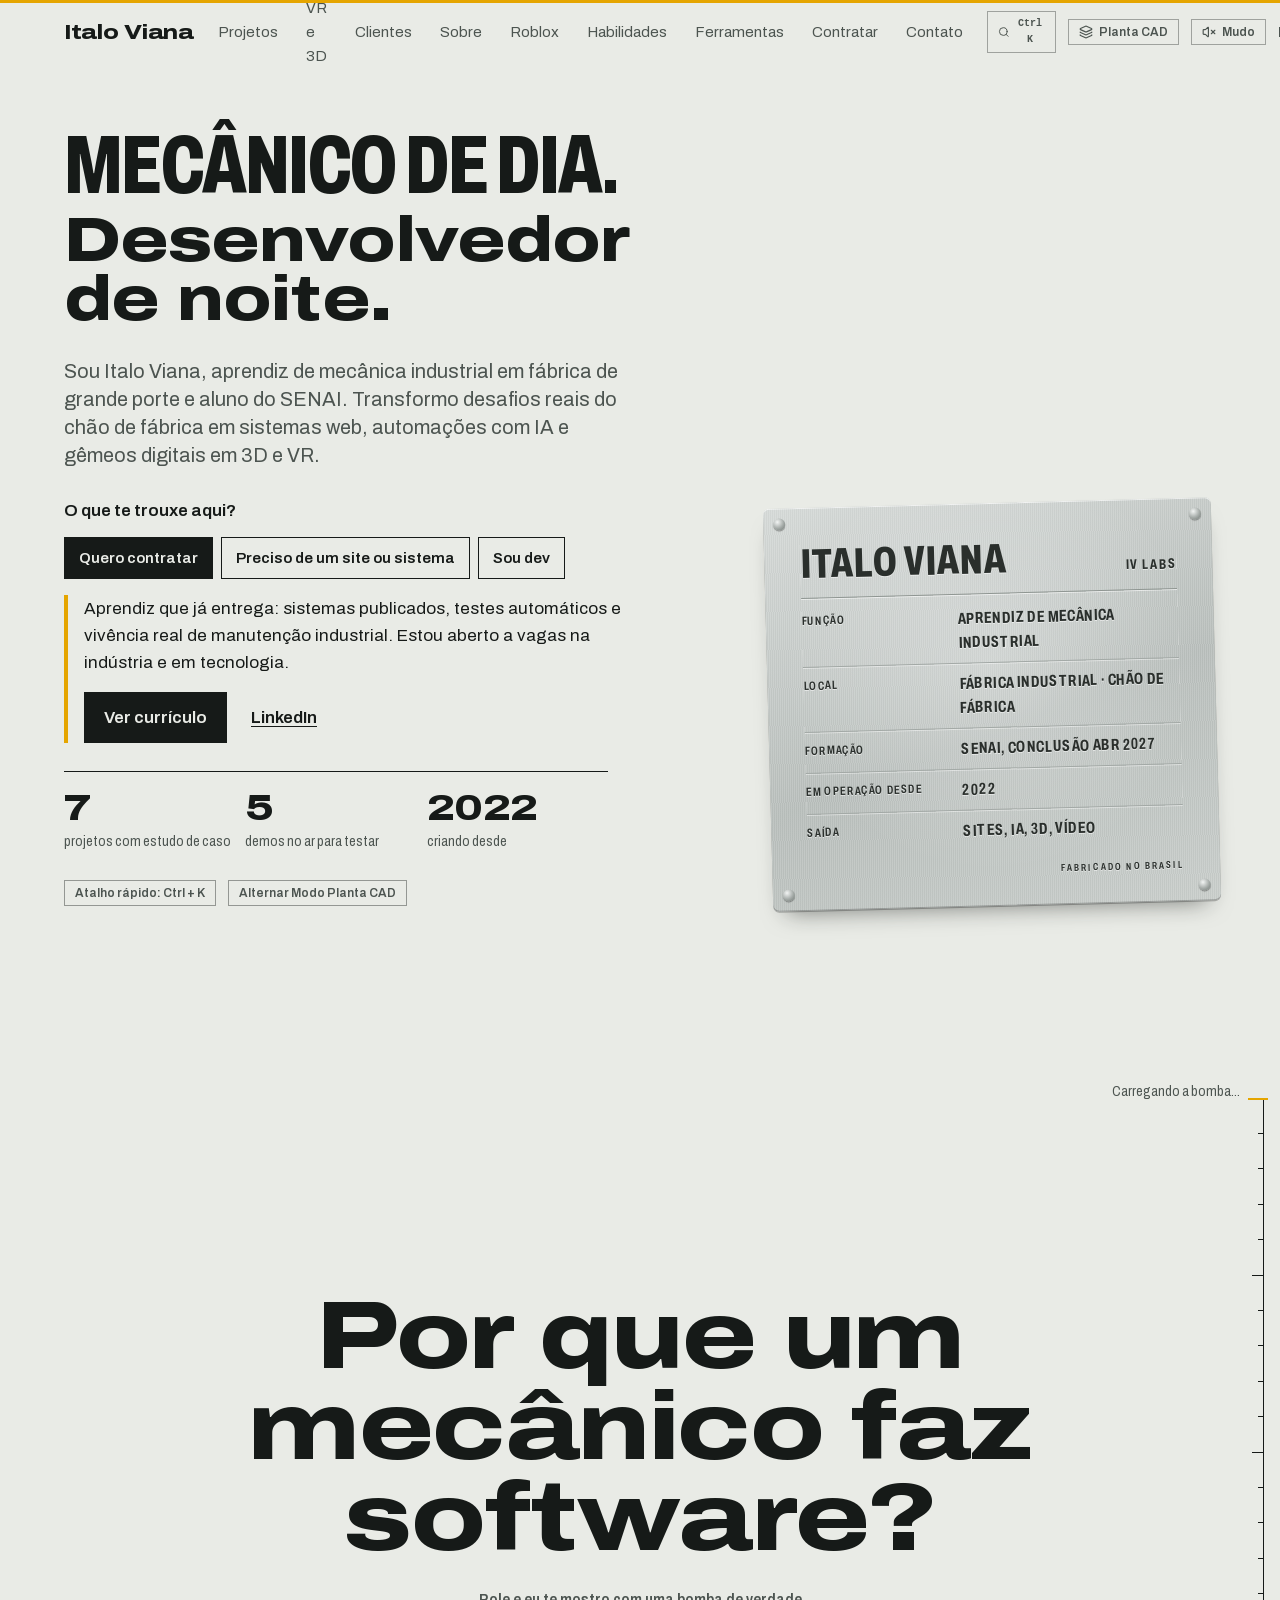
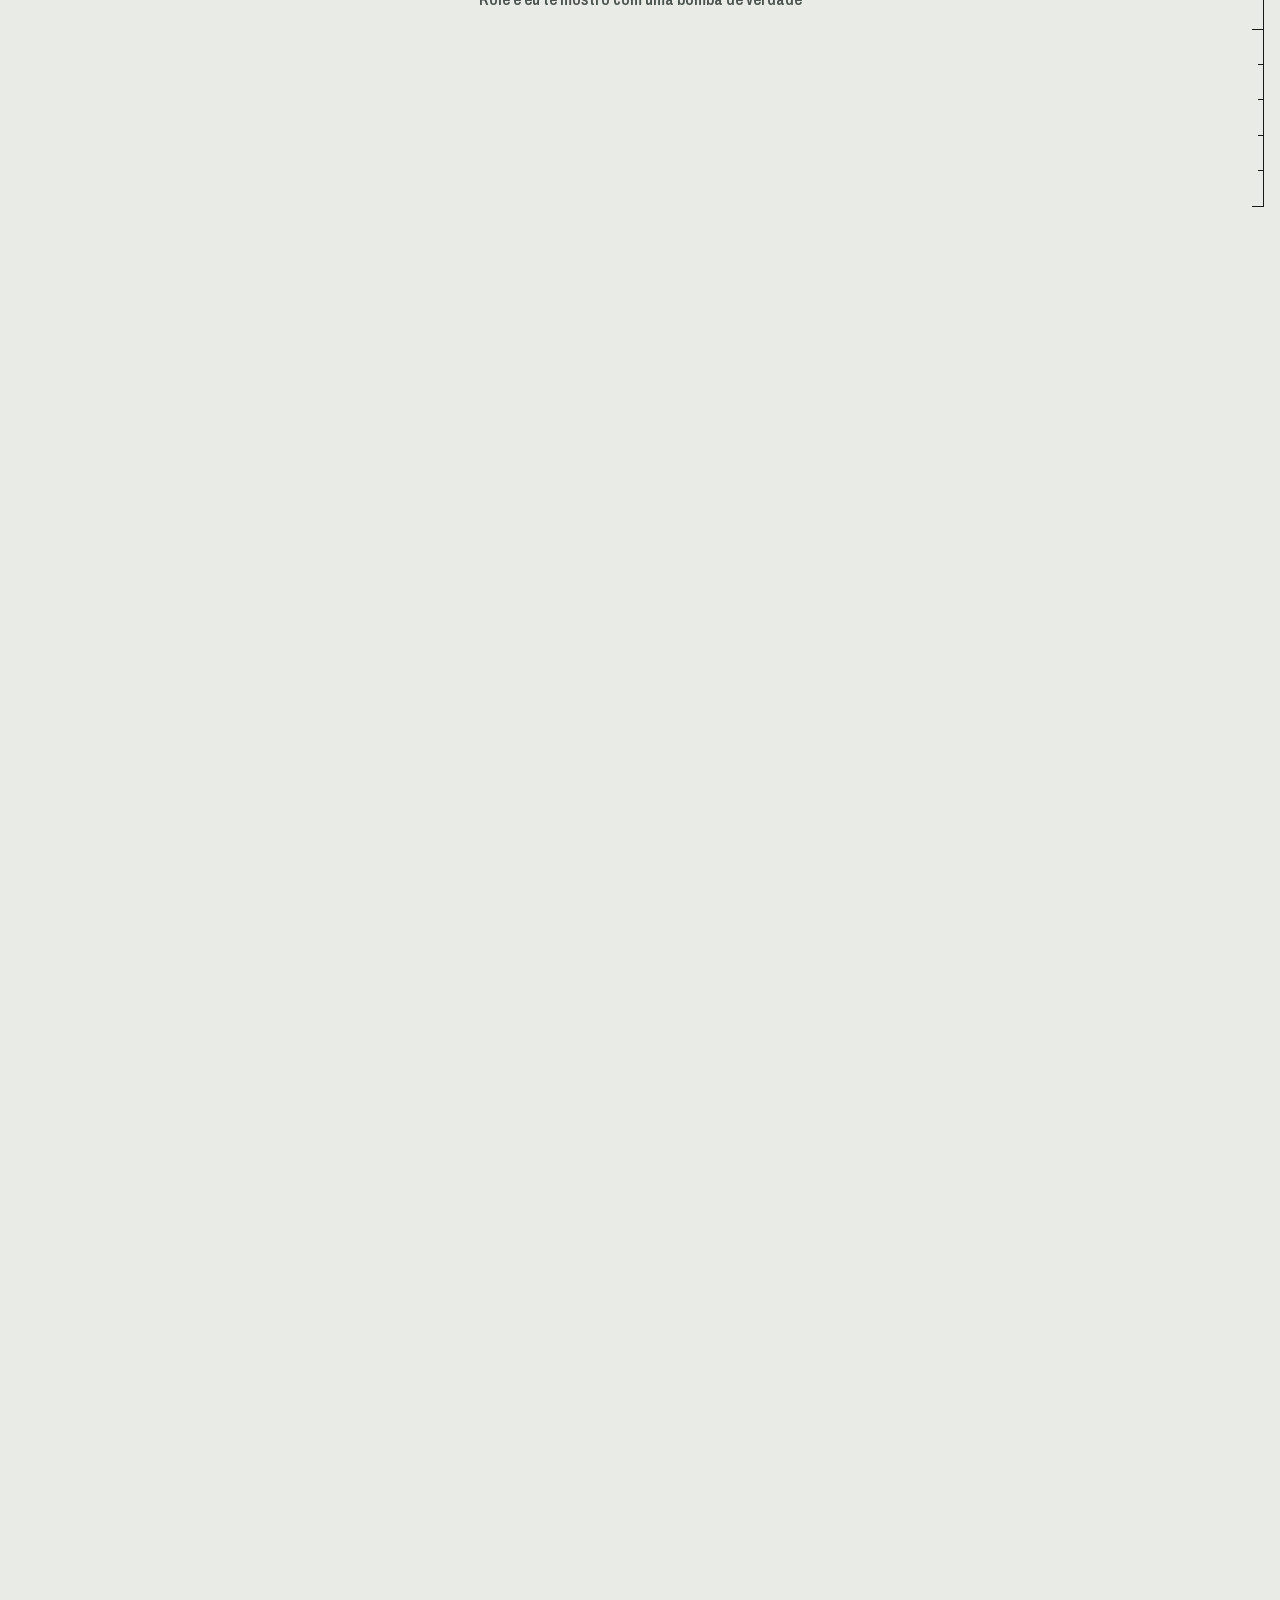
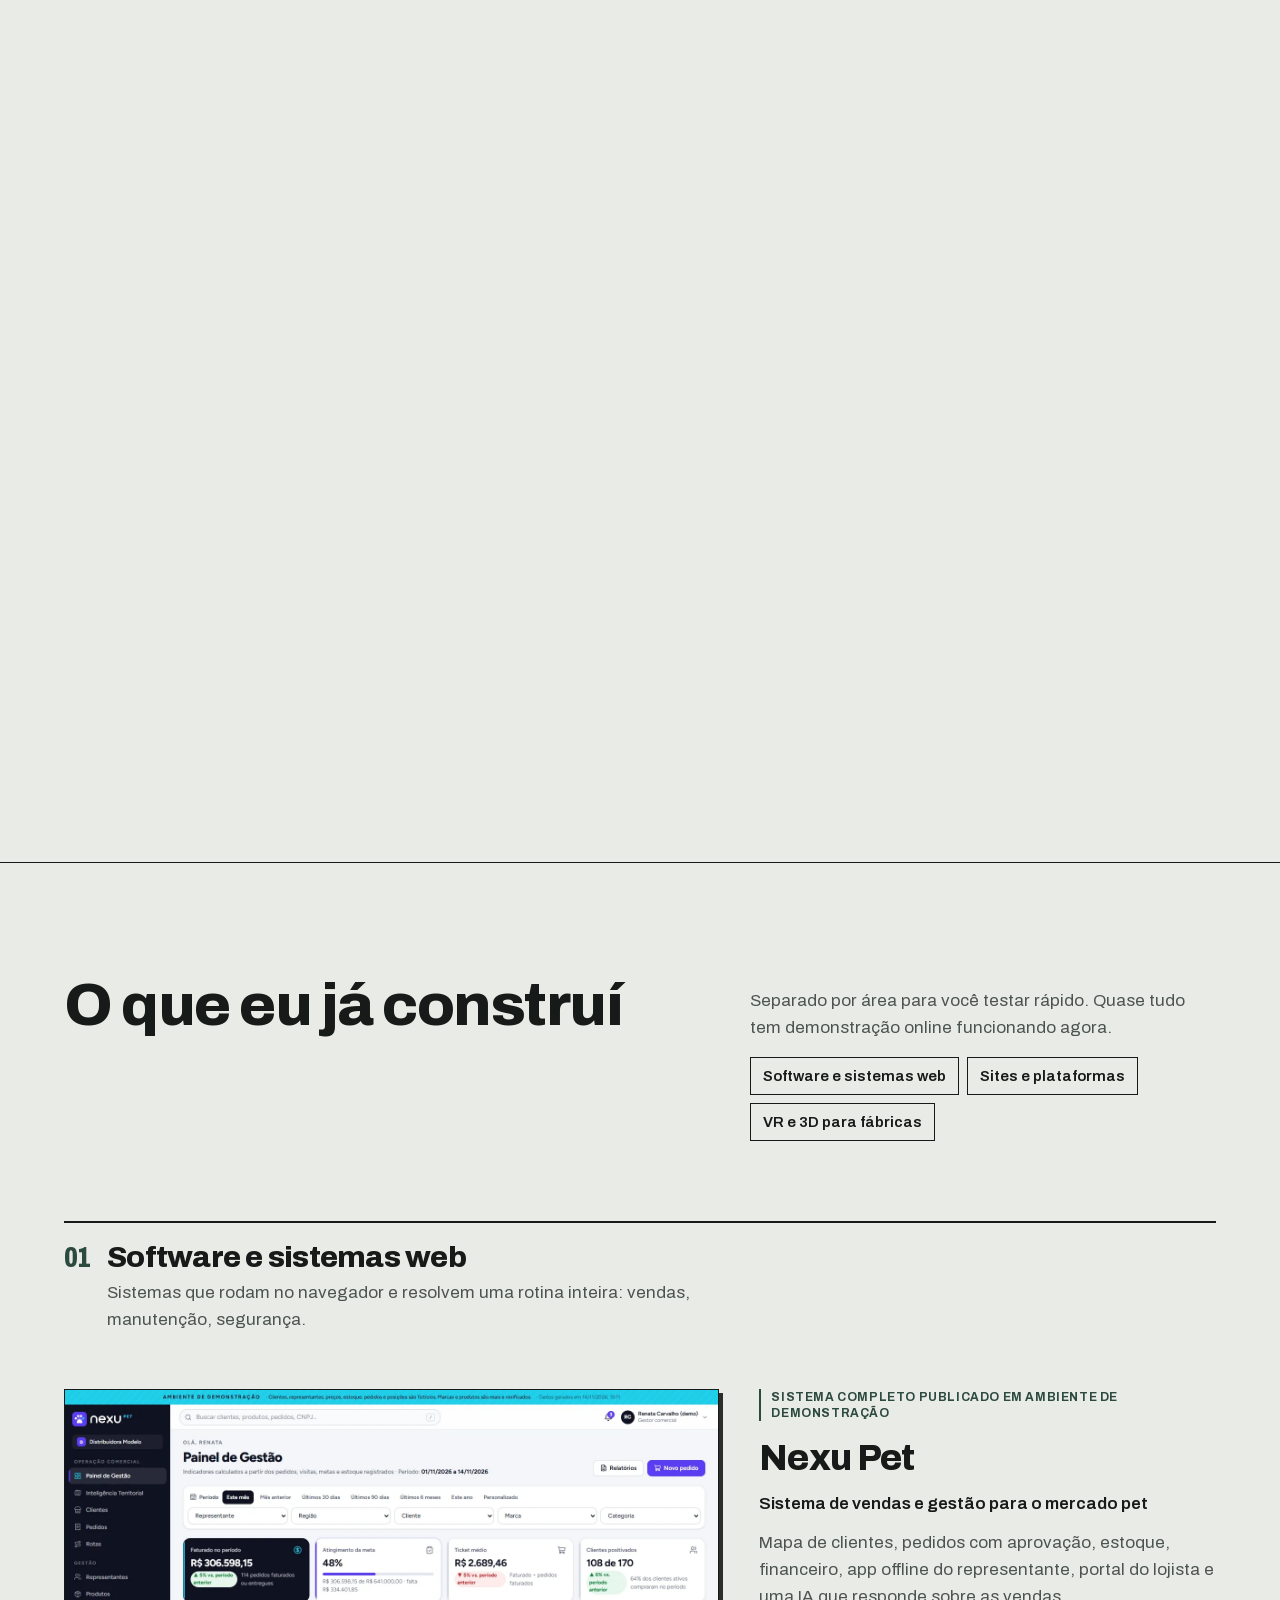
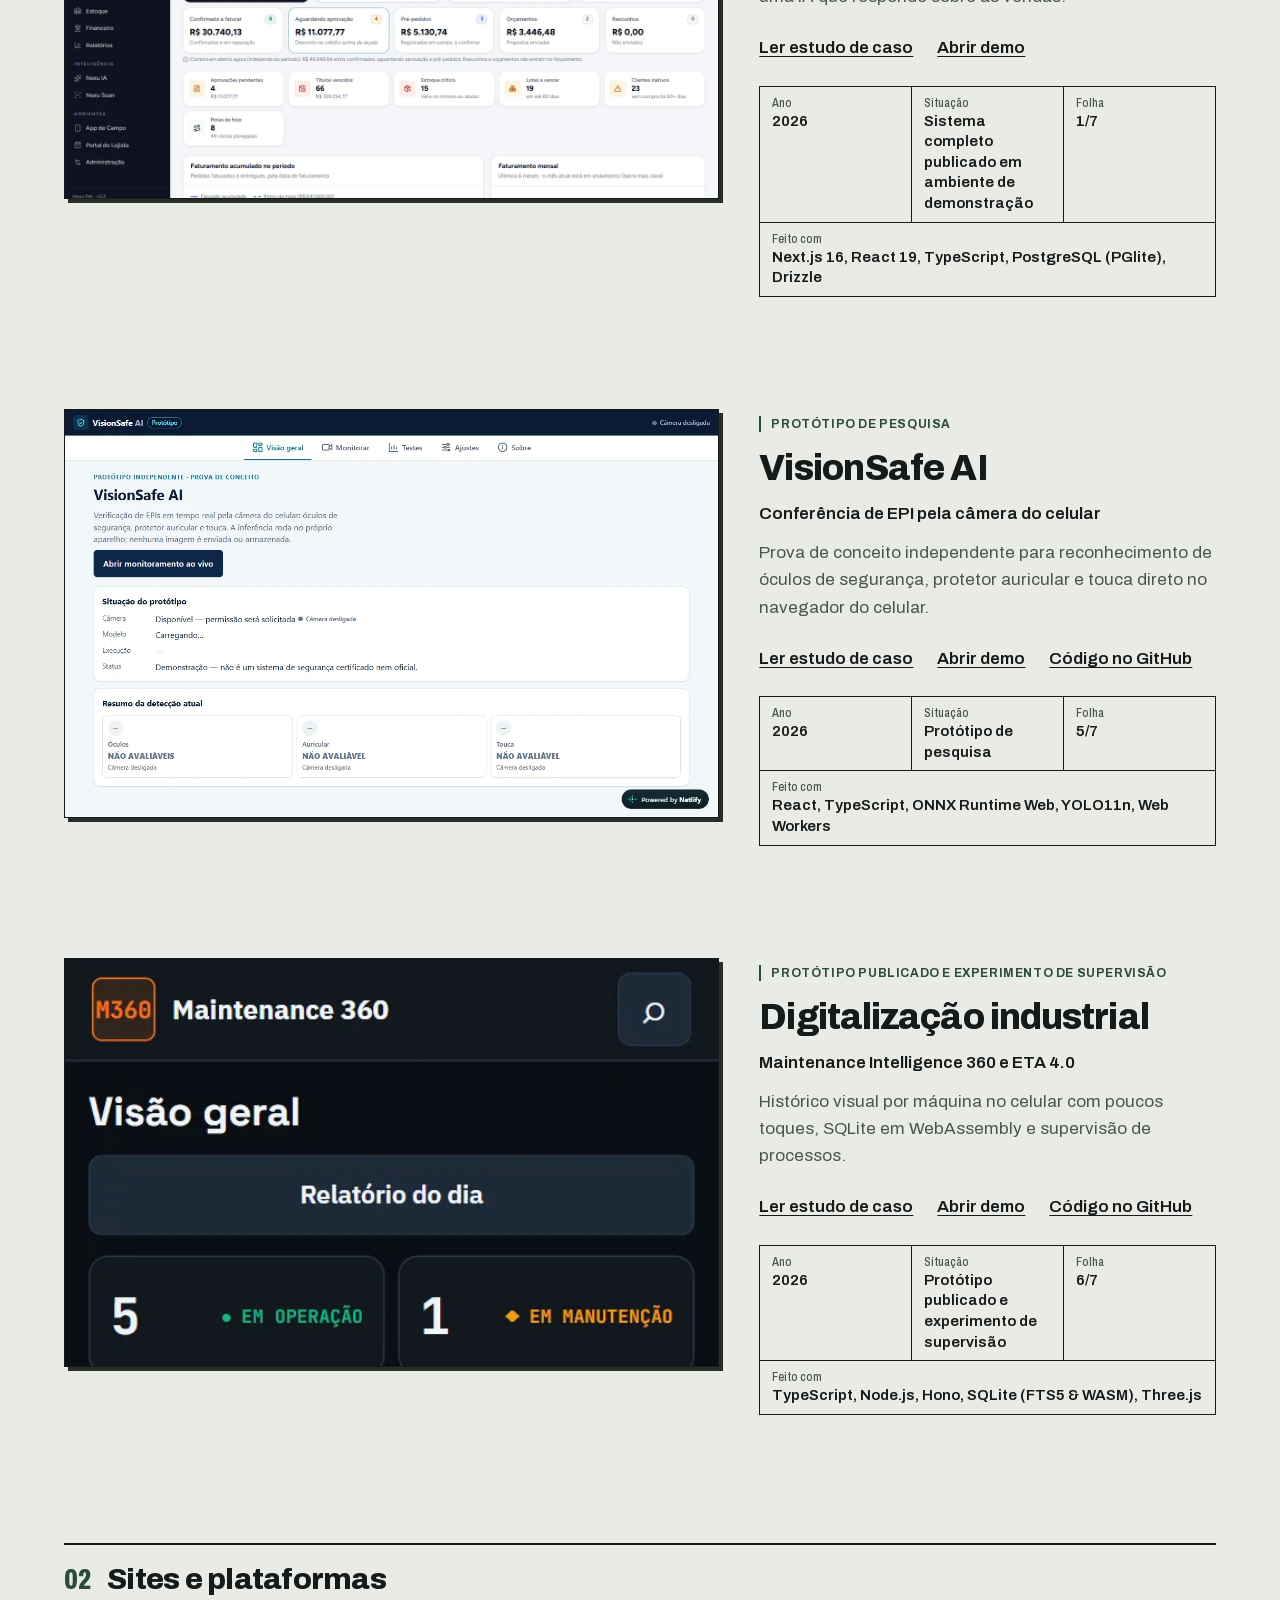
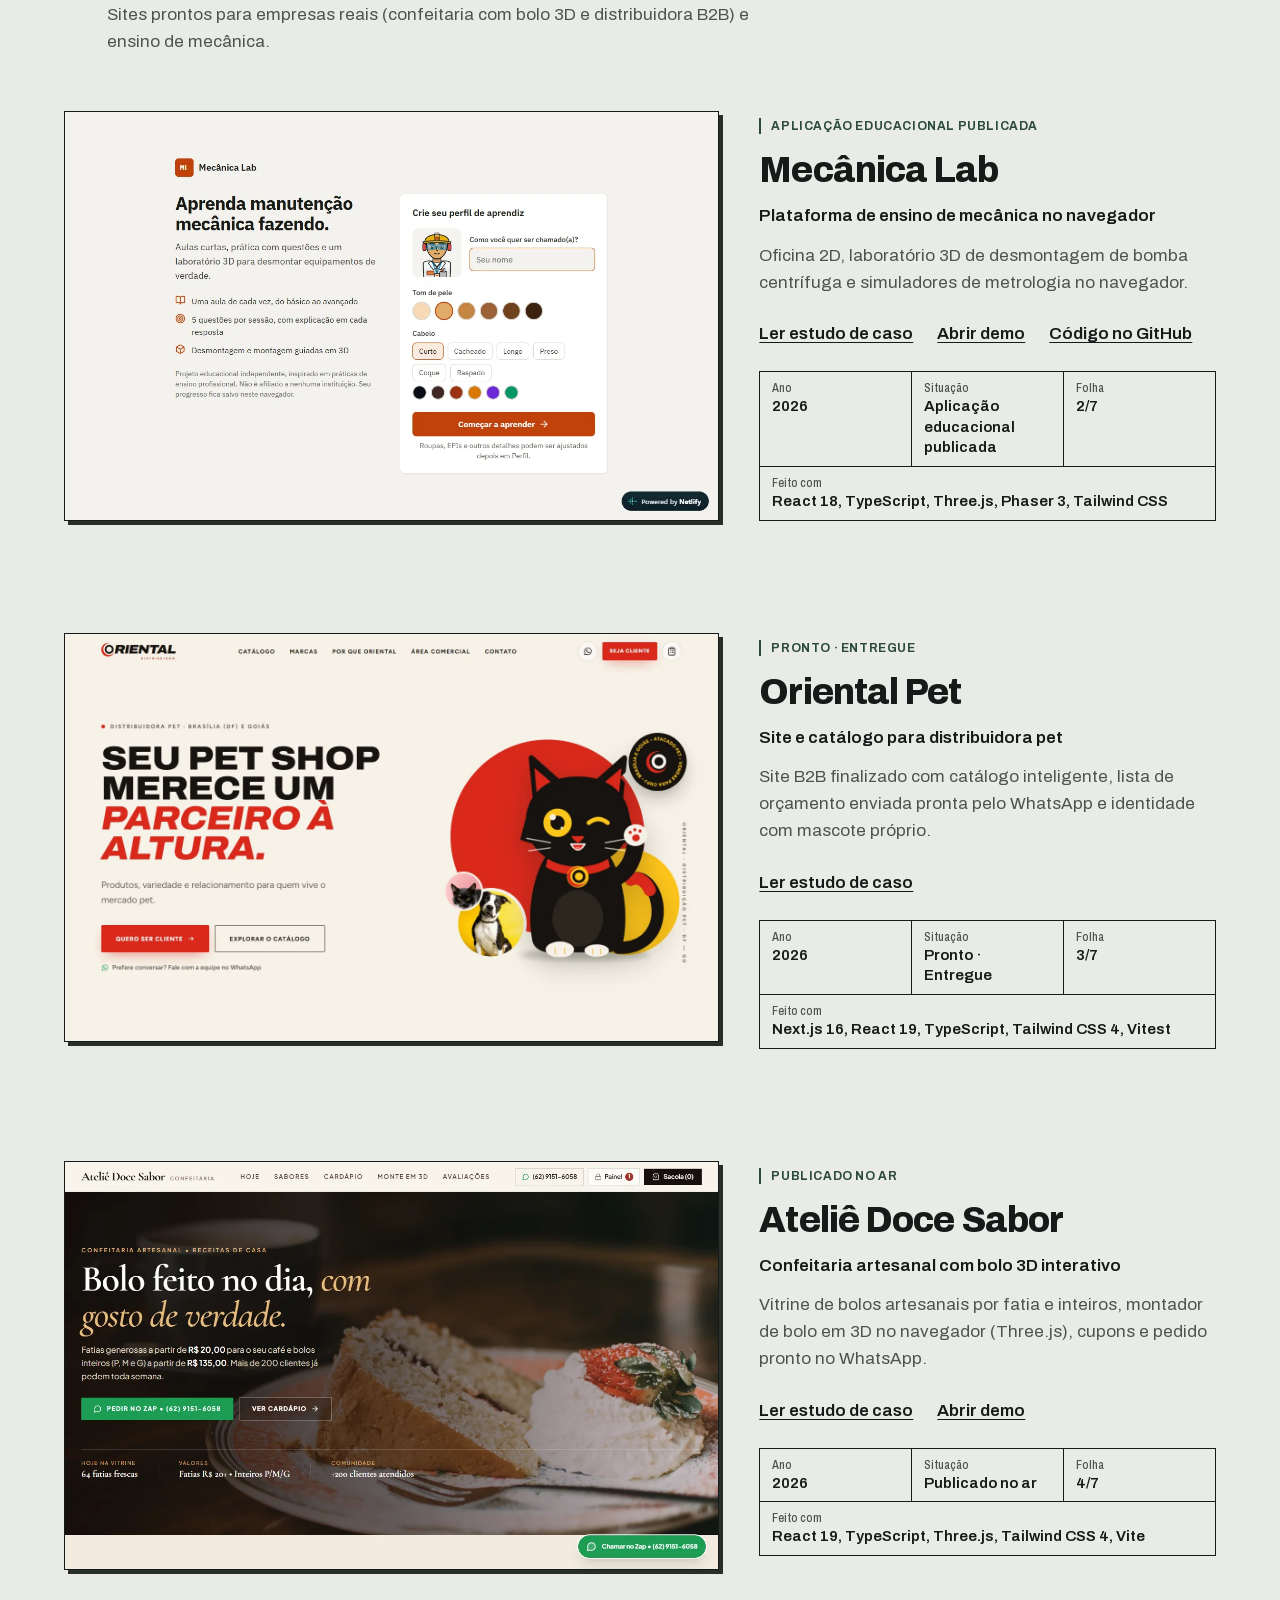
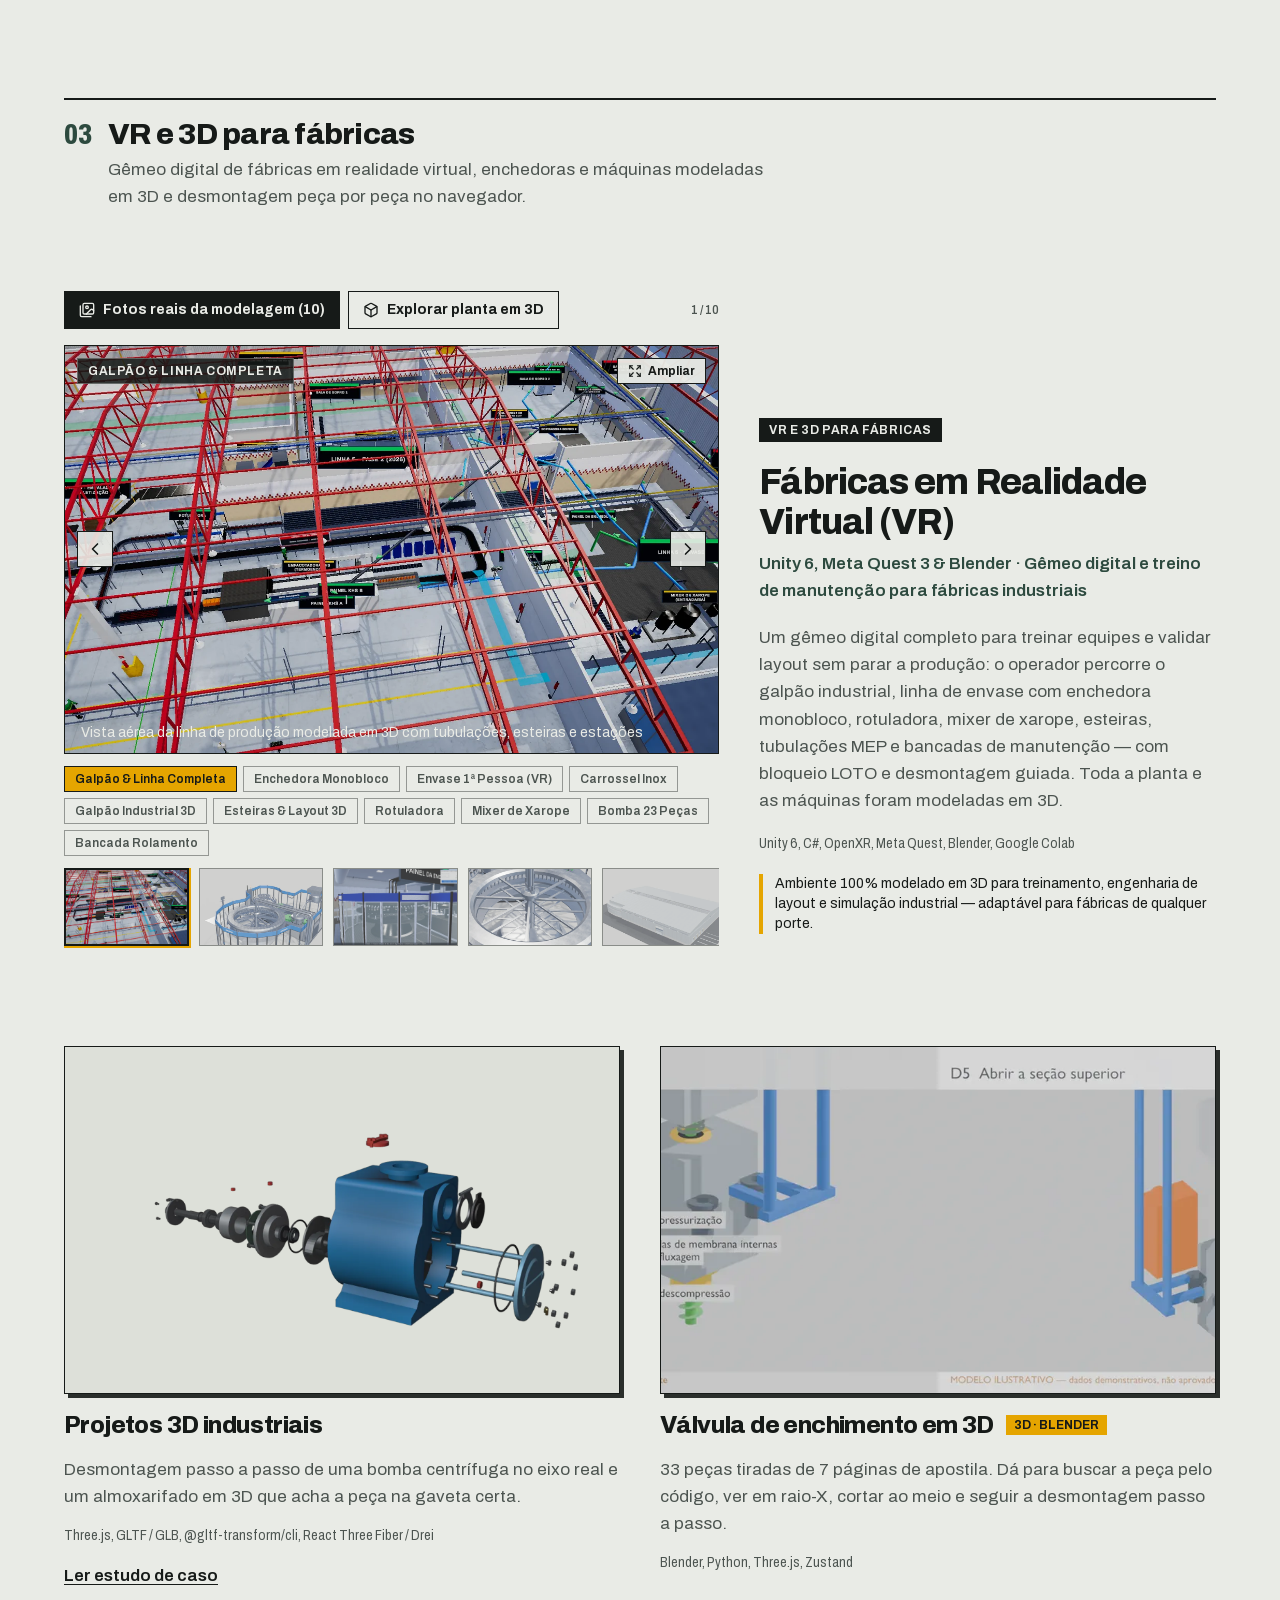
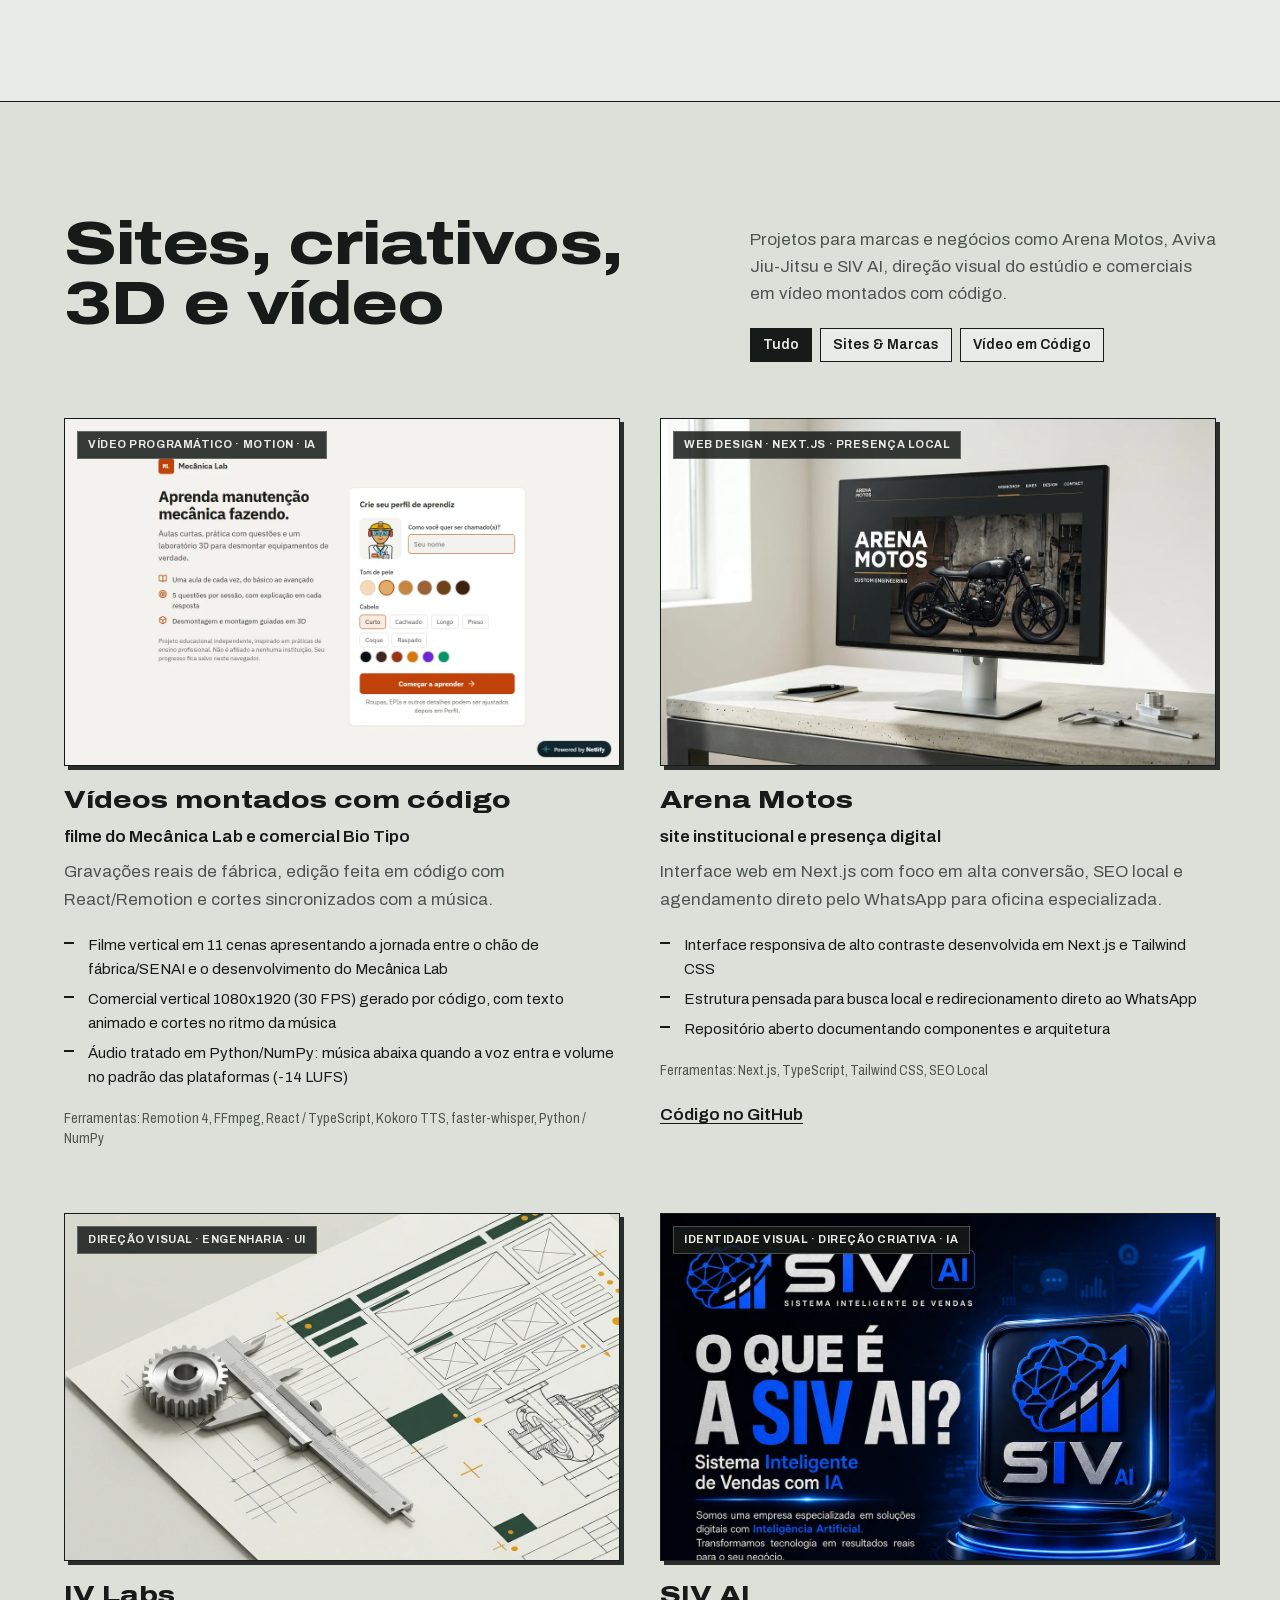
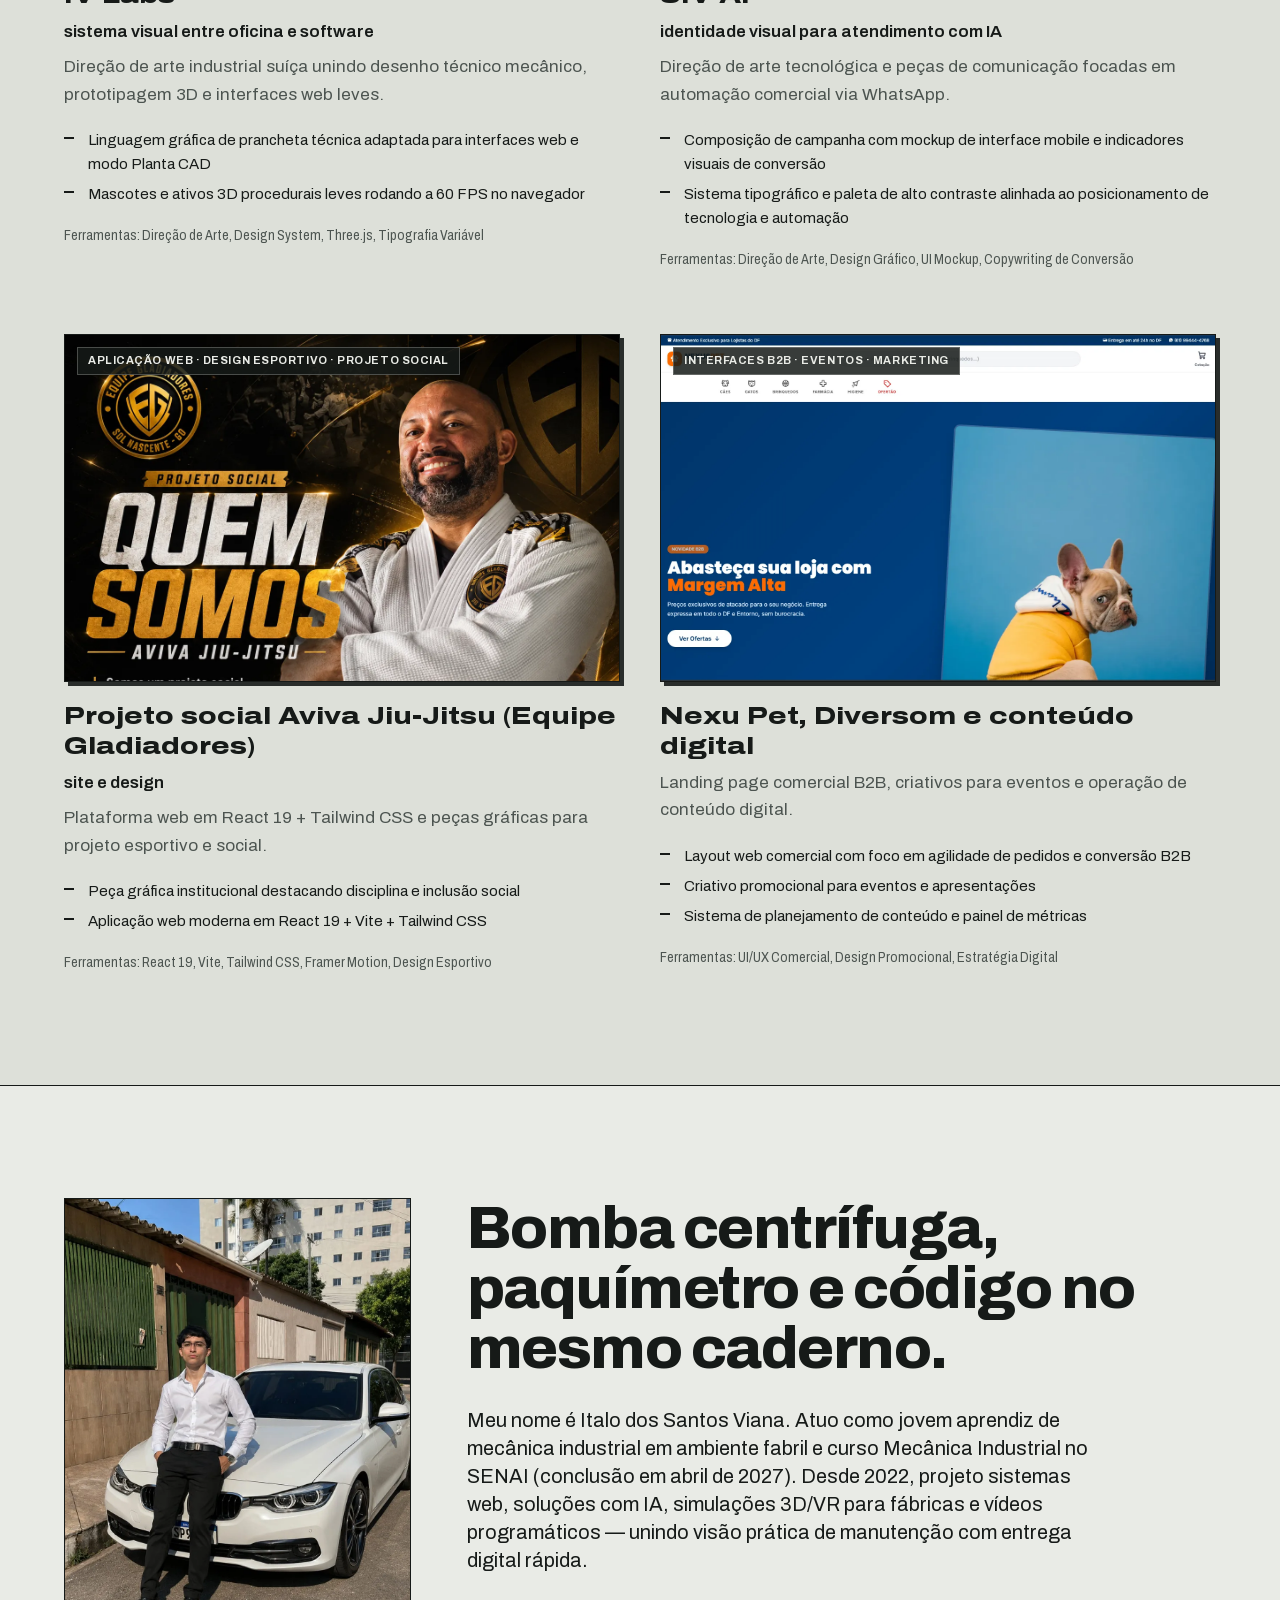
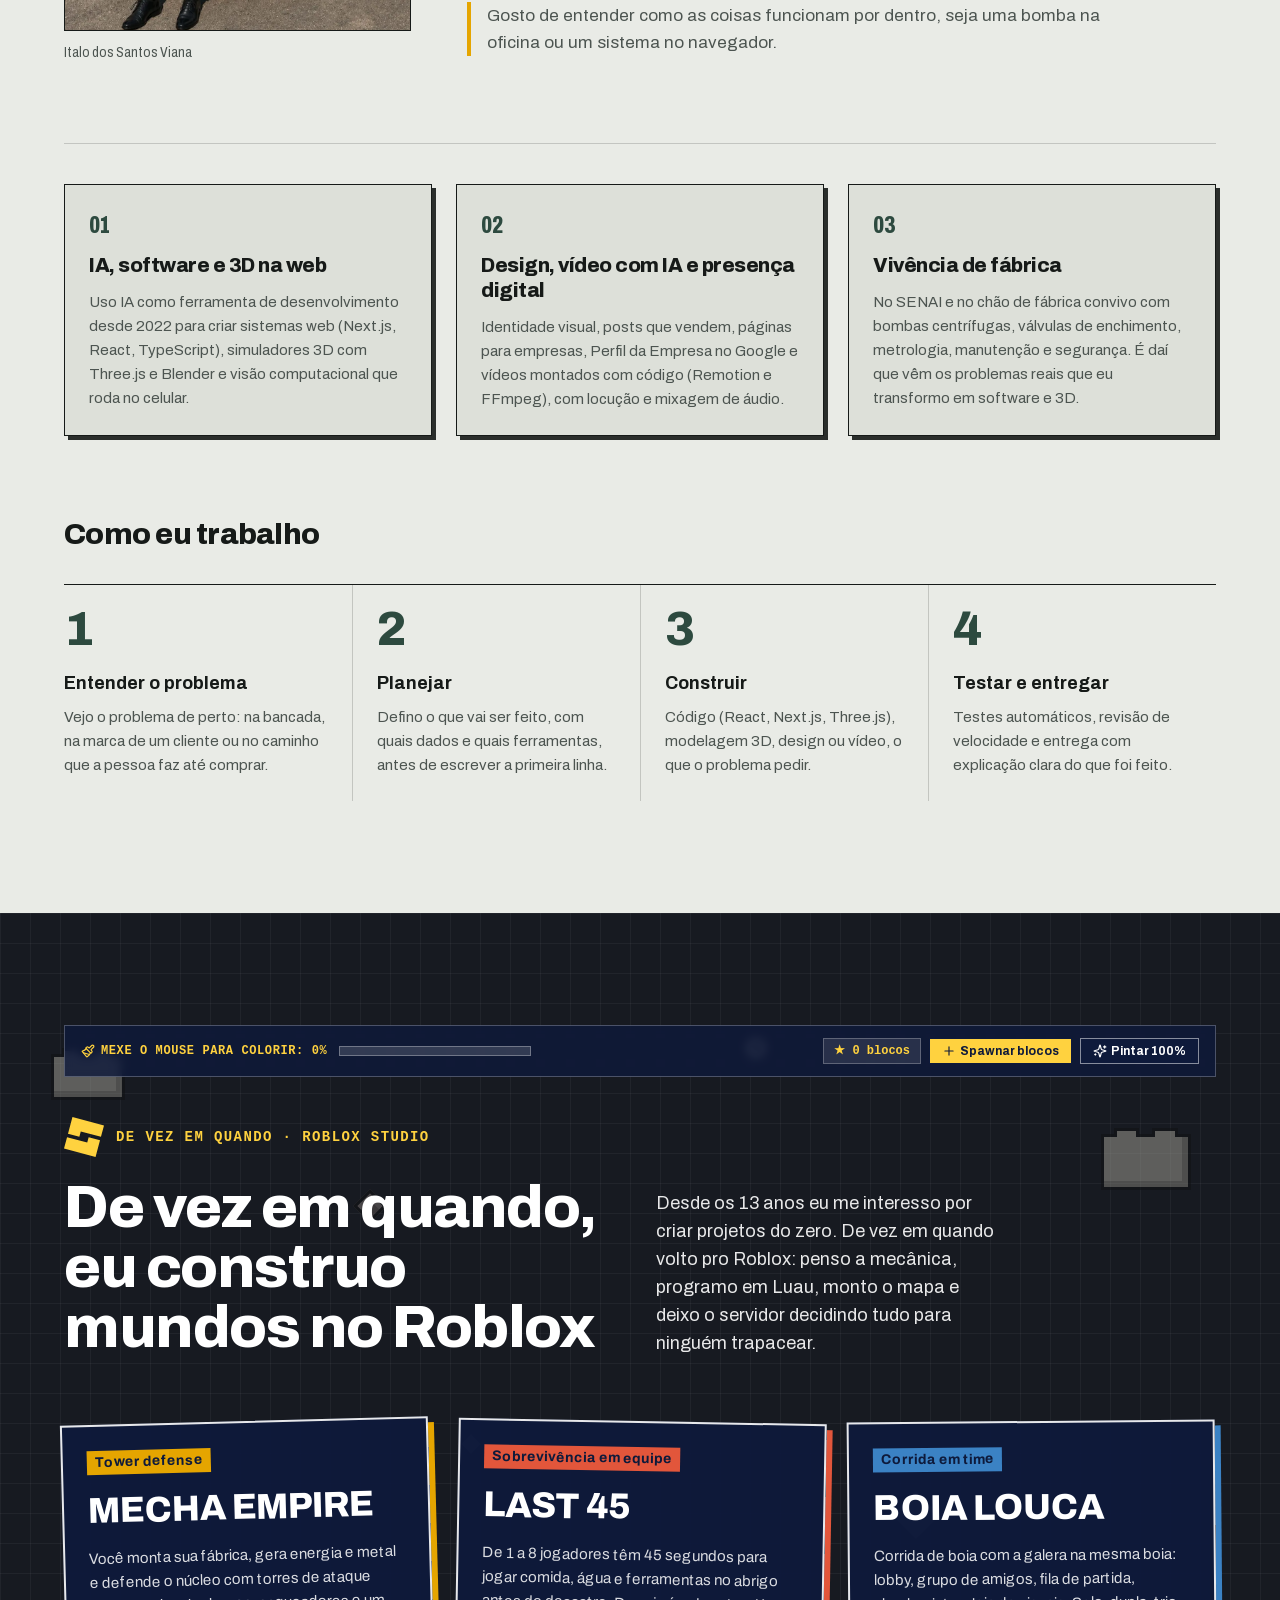
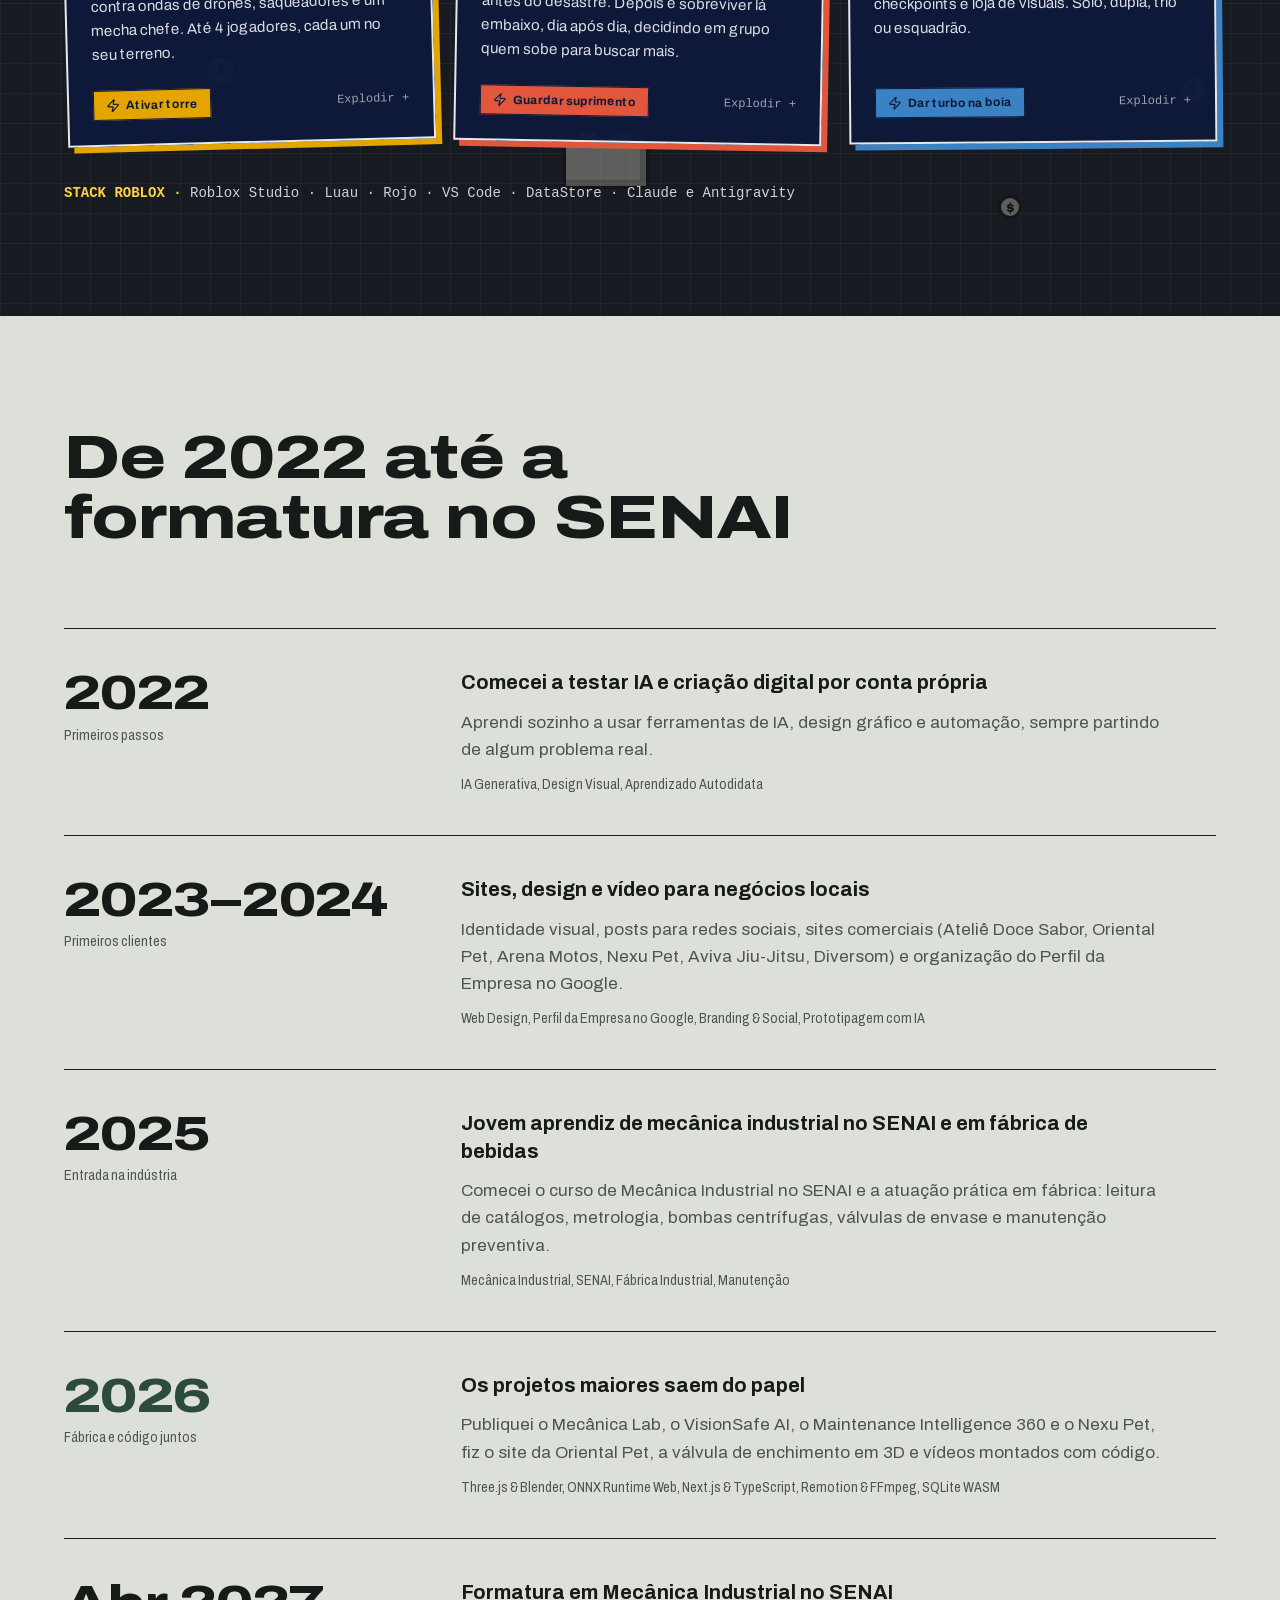
==== commit 43957a8a: "chore: remove videos/mobile/fox-motos, fix 3D eye-tracking, add CAD mode, Ctrl+K palette & scope est" ====
--- a/index.html
+++ b/index.html
@@ -1 +1 @@
-<!DOCTYPE html><!--D2TemM_6TM82YQyGxLauz--><html lang="pt-BR" class="__variable_7347c0 __variable_bd2806 __variable_e3e207"><head><meta charSet="utf-8"/><meta name="viewport" content="width=device-width, initial-scale=1"/><link rel="stylesheet" href="/_next/static/css/8c3d5c8f302cd851.css" data-precedence="next"/><link rel="preload" as="script" fetchPriority="low" href="/_next/static/chunks/webpack-26d63eac3c16576e.js"/><script src="/_next/static/chunks/4bd1b696-c023c6e3521b1417.js" async=""></script><script src="/_next/static/chunks/255-2005b055456c798b.js" async=""></script><script src="/_next/static/chunks/main-app-3931642fb47dfe8b.js" async=""></script><script src="/_next/static/chunks/619-ba102abea3e3d0e4.js" async=""></script><script src="/_next/static/chunks/977-3e33b9ee25fcd05d.js" async=""></script><script src="/_next/static/chunks/761-6d2b51305717f8d2.js" async=""></script><script src="/_next/static/chunks/app/layout-fde39d4d88cf6231.js" async=""></script><script src="/_next/static/chunks/app/not-found-514bf6e9be1bebe1.js" async=""></script><script src="/_next/static/chunks/368-430b4d6e6dde3dc7.js" async=""></script><script src="/_next/static/chunks/527-5af59cc94eba27ca.js" async=""></script><script src="/_next/static/chunks/101-811bb88a7b220ffd.js" async=""></script><script src="/_next/static/chunks/app/page-e41305583eee5771.js" async=""></script><meta name="theme-color" content="#E9EBE6"/><title>Italo Viana | Mecânica industrial, sites, IA e 3D</title><meta name="description" content="Jovem aprendiz de mecânica industrial e aluno do SENAI. Crio sites que vendem, sistemas com IA, experiências 3D/VR e vídeos programáticos. Veja os projetos e fale comigo."/><meta name="author" content="Italo dos Santos Viana"/><meta name="keywords" content="Italo Viana,Italo dos Santos Viana,IV LABS,Mecânica Industrial,SENAI,Fábricas Industriais,Realidade Virtual,Three.js,Inteligência Artificial,Visão Computacional,Mecânica Lab,VisionSafe AI,Maintenance Intelligence 360"/><meta name="creator" content="Italo dos Santos Viana"/><meta name="robots" content="index, follow"/><meta property="og:title" content="Italo Viana | Mecânico de dia. Desenvolvedor de noite."/><meta property="og:description" content="Aprendiz de mecânica industrial que faz sistemas, sites, ferramentas com IA e 3D para empresas."/><meta property="og:site_name" content="Italo Viana"/><meta property="og:locale" content="pt_BR"/><meta property="og:image:alt" content="Italo Viana: aprendo mecânica na fábrica e transformo o que vejo lá em software"/><meta property="og:image:type" content="image/png"/><meta property="og:image" content="https://italovienna-sketch.github.io/opengraph-image?0aeabef9f2c84478"/><meta property="og:image:width" content="1200"/><meta property="og:image:height" content="630"/><meta property="og:type" content="website"/><meta name="twitter:card" content="summary_large_image"/><meta name="twitter:title" content="Italo Viana"/><meta name="twitter:description" content="Aprendiz de mecânica industrial que faz sites, ferramentas com IA, modelos 3D e vídeos."/><meta name="twitter:image:alt" content="Italo Viana: aprendo mecânica na fábrica e transformo o que vejo lá em software"/><meta name="twitter:image:type" content="image/png"/><meta name="twitter:image" content="https://italovienna-sketch.github.io/opengraph-image?0aeabef9f2c84478"/><meta name="twitter:image:width" content="1200"/><meta name="twitter:image:height" content="630"/><link rel="icon" href="/icon?2bab8470f99845ff" type="image/png" sizes="32x32"/><script src="/_next/static/chunks/polyfills-42372ed130431b0a.js" noModule=""></script></head><body class="min-h-screen flex flex-col bg-paper text-ink antialiased"><div hidden=""><!--$--><!--/$--></div><script type="application/ld+json">{"@context":"https://schema.org","@type":"Person","name":"Italo dos Santos Viana","alternateName":"Italo Viana","jobTitle":"Jovem Aprendiz em Mecânica Industrial & Desenvolvedor de Projetos Independentes (IV LABS)","address":{"@type":"PostalAddress","addressCountry":"BR"},"sameAs":["https://www.linkedin.com/in/italo-viana-29924b376","https://github.com/italovienna-sketch"]}</script><a href="#main-content" class="sr-only focus:not-sr-only focus:fixed focus:top-4 focus:left-4 focus:z-[100] focus:px-4 focus:py-2 focus:bg-safety focus:text-ink focus:font-semibold">Pular para o conteúdo principal</a><div class="scroll-gauge" aria-hidden="true"></div><header class="fixed top-0 inset-x-0 z-50 no-print bg-paper/95 backdrop-blur-sm transition-[border-color] duration-200 border-b border-transparent"><div class="max-w-page mx-auto px-5 sm:px-8 h-16 flex items-center justify-between gap-6"><a class="display text-lg sm:text-xl whitespace-nowrap" href="/">Italo Viana</a><nav aria-label="Navegação principal" class="hidden lg:flex items-center gap-5 xl:gap-7 text-[15px]"><a class="text-graphite hover:text-ink transition-colors" href="/#iv-labs">Projetos</a><a class="text-graphite hover:text-ink transition-colors" href="/#vr-3d">VR e 3D</a><a class="text-graphite hover:text-ink transition-colors" href="/#criativo">Clientes</a><a class="text-graphite hover:text-ink transition-colors" href="/#sobre">Sobre</a><a class="text-graphite hover:text-ink transition-colors" href="/#roblox">Roblox</a><a class="text-graphite hover:text-ink transition-colors" href="/#capacidades">Habilidades</a><a class="text-graphite hover:text-ink transition-colors" href="/#ferramentas">Ferramentas</a><a class="text-graphite hover:text-ink transition-colors" href="/#contratar">Contratar</a><a class="text-graphite hover:text-ink transition-colors" href="/#contato">Contato</a></nav><div class="hidden lg:flex items-center gap-4 text-[15px]"><button type="button" title="Ativar cliques sonoros sutis" aria-label="Ativar som" aria-pressed="false" class="inline-flex items-center gap-1.5 px-2.5 py-1 border text-xs font-semibold transition-colors border-ink/35 text-graphite hover:border-ink hover:text-ink"><svg xmlns="http://www.w3.org/2000/svg" width="24" height="24" viewBox="0 0 24 24" fill="none" stroke="currentColor" stroke-width="2" stroke-linecap="round" stroke-linejoin="round" class="lucide lucide-volume-x w-3.5 h-3.5" aria-hidden="true"><path d="M11 4.702a.705.705 0 0 0-1.203-.498L6.413 7.587A1.4 1.4 0 0 1 5.416 8H3a1 1 0 0 0-1 1v6a1 1 0 0 0 1 1h2.416a1.4 1.4 0 0 1 .997.413l3.383 3.384A.705.705 0 0 0 11 19.298z"></path><line x1="22" x2="16" y1="9" y2="15"></line><line x1="16" x2="22" y1="9" y2="15"></line></svg><span>Mudo</span></button><button type="button" aria-label="Mudar idioma para Inglês" class="font-narrow font-semibold text-graphite hover:text-ink">English</button><a href="https://github.com/italovienna-sketch" target="_blank" rel="noopener noreferrer" aria-label="GitHub" title="GitHub" class="text-graphite hover:text-ink"><svg viewBox="0 0 24 24" aria-hidden="true" class="h-5 w-5 fill-current"><path d="M12 .297c-6.63 0-12 5.373-12 12 0 5.303 3.438 9.8 8.205 11.385.6.113.82-.258.82-.577 0-.285-.01-1.04-.015-2.04-3.338.724-4.042-1.61-4.042-1.61C4.422 18.07 3.633 17.7 3.633 17.7c-1.087-.744.084-.729.084-.729 1.205.084 1.838 1.236 1.838 1.236 1.07 1.835 2.809 1.305 3.495.998.108-.776.417-1.305.76-1.605-2.665-.3-5.466-1.332-5.466-5.93 0-1.31.465-2.38 1.235-3.22-.135-.303-.54-1.523.105-3.176 0 0 1.005-.322 3.3 1.23.96-.267 1.98-.399 3-.405 1.02.006 2.04.138 3 .405 2.28-1.552 3.285-1.23 3.285-1.23.645 1.653.24 2.873.12 3.176.765.84 1.23 1.91 1.23 3.22 0 4.61-2.805 5.625-5.475 5.92.42.36.81 1.096.81 2.22 0 1.606-.015 2.896-.015 3.286 0 .315.21.69.825.57C20.565 22.092 24 17.592 24 12.297c0-6.627-5.373-12-12-12"></path></svg></a><a href="https://www.linkedin.com/in/italo-viana-29924b376" target="_blank" rel="noopener noreferrer" aria-label="LinkedIn" title="LinkedIn" class="grid h-5 w-5 place-items-center rounded-[3px] bg-graphite hover:bg-ink text-paper font-bold text-[11px] leading-none">in</a><a class="px-4 py-2 bg-ink text-paper font-semibold shadow-[3px_3px_0_#E5A500] hover:bg-machine transition-colors" href="/curriculo">Currículo</a></div><div class="flex lg:hidden items-center gap-4"><button type="button" aria-label="Mudar idioma para Inglês" class="font-narrow font-semibold text-sm text-graphite">EN</button><button type="button" aria-expanded="false" aria-label="Abrir menu" class="p-2 -mr-2"><svg xmlns="http://www.w3.org/2000/svg" width="24" height="24" viewBox="0 0 24 24" fill="none" stroke="currentColor" stroke-width="2" stroke-linecap="round" stroke-linejoin="round" class="lucide lucide-menu w-6 h-6"><line x1="4" x2="20" y1="12" y2="12"></line><line x1="4" x2="20" y1="6" y2="6"></line><line x1="4" x2="20" y1="18" y2="18"></line></svg></button></div></div></header><main id="main-content" class="flex-1"><section id="hero" aria-labelledby="hero-heading" class="pt-24 pb-16 sm:pt-32 sm:pb-24"><div class="max-w-page mx-auto px-5 sm:px-8 grid grid-cols-1 lg:grid-cols-12 gap-12 lg:gap-10 items-end"><div class="lg:col-span-7 space-y-7"><h1 id="hero-heading" class="elastic text-ink"><span class="sr-only">Mecânico de dia. Desenvolvedor de noite.</span><span aria-hidden="true" class="block font-stamp font-extrabold uppercase leading-[0.9] text-[3rem] sm:text-[4.6rem] lg:text-[5.2rem] tracking-tight"><span class="inline-block whitespace-nowrap"><span data-l="" data-base="68" data-peak="100">M</span><span data-l="" data-base="68" data-peak="100">e</span><span data-l="" data-base="68" data-peak="100">c</span><span data-l="" data-base="68" data-peak="100">â</span><span data-l="" data-base="68" data-peak="100">n</span><span data-l="" data-base="68" data-peak="100">i</span><span data-l="" data-base="68" data-peak="100">c</span><span data-l="" data-base="68" data-peak="100">o</span></span> <span class="inline-block whitespace-nowrap"><span data-l="" data-base="68" data-peak="100">d</span><span data-l="" data-base="68" data-peak="100">e</span></span> <span class="inline-block whitespace-nowrap"><span data-l="" data-base="68" data-peak="100">d</span><span data-l="" data-base="68" data-peak="100">i</span><span data-l="" data-base="68" data-peak="100">a</span><span data-l="" data-base="68" data-peak="100">.</span></span></span><span aria-hidden="true" class="block display text-[1.95rem] min-[400px]:text-[2.2rem] sm:text-[3.6rem] lg:text-[3.9rem] mt-2"><span class="inline-block whitespace-nowrap"><span data-l="" data-base="125" data-peak="80">D</span><span data-l="" data-base="125" data-peak="80">e</span><span data-l="" data-base="125" data-peak="80">s</span><span data-l="" data-base="125" data-peak="80">e</span><span data-l="" data-base="125" data-peak="80">n</span><span data-l="" data-base="125" data-peak="80">v</span><span data-l="" data-base="125" data-peak="80">o</span><span data-l="" data-base="125" data-peak="80">l</span><span data-l="" data-base="125" data-peak="80">v</span><span data-l="" data-base="125" data-peak="80">e</span><span data-l="" data-base="125" data-peak="80">d</span><span data-l="" data-base="125" data-peak="80">o</span><span data-l="" data-base="125" data-peak="80">r</span></span> <span class="inline-block whitespace-nowrap"><span data-l="" data-base="125" data-peak="80">d</span><span data-l="" data-base="125" data-peak="80">e</span></span> <span class="inline-block whitespace-nowrap"><span data-l="" data-base="125" data-peak="80">n</span><span data-l="" data-base="125" data-peak="80">o</span><span data-l="" data-base="125" data-peak="80">i</span><span data-l="" data-base="125" data-peak="80">t</span><span data-l="" data-base="125" data-peak="80">e</span><span data-l="" data-base="125" data-peak="80">.</span></span></span></h1><p class="text-lg sm:text-xl text-graphite max-w-[36rem]">Sou Italo Viana, aprendiz de mecânica industrial em fábrica de grande porte e aluno do SENAI. Transformo desafios reais do chão de fábrica em sistemas web, automações com IA e gêmeos digitais em 3D e VR.</p><div><p id="audience-label" class="font-semibold mb-3">O que te trouxe aqui?</p><div role="tablist" aria-labelledby="audience-label" class="flex flex-wrap gap-2"><button type="button" role="tab" id="aud-tab-hire" aria-selected="true" aria-controls="aud-panel" tabindex="0" class="px-3.5 py-2 border border-ink text-[15px] font-semibold transition-colors bg-ink text-paper">Quero contratar</button><button type="button" role="tab" id="aud-tab-build" aria-selected="false" aria-controls="aud-panel" tabindex="-1" class="px-3.5 py-2 border border-ink text-[15px] font-semibold transition-colors hover:bg-paper-2">Preciso de um site ou sistema</button><button type="button" role="tab" id="aud-tab-dev" aria-selected="false" aria-controls="aud-panel" tabindex="-1" class="px-3.5 py-2 border border-ink text-[15px] font-semibold transition-colors hover:bg-paper-2">Sou dev</button></div><div id="aud-panel" role="tabpanel" aria-labelledby="aud-tab-hire" class="mt-4 border-l-4 border-safety pl-4 animate-fadeIn"><p class="max-w-[36rem]">Aprendiz que já entrega: sistemas publicados, testes automáticos e vivência real de manutenção industrial. Estou aberto a vagas na indústria e em tecnologia.</p><div class="mt-4 flex flex-wrap items-center gap-x-6 gap-y-3"><a href="/curriculo" class="px-5 py-3 bg-ink text-paper font-semibold hover:bg-machine transition-colors">Ver currículo</a><a href="https://www.linkedin.com/in/italo-viana-29924b376" target="_blank" rel="noopener noreferrer" class="link font-semibold">LinkedIn</a></div></div></div><dl class="grid grid-cols-3 max-w-[34rem] border-t border-ink pt-4"><div class="pr-3"><dt class="sr-only">projetos com estudo de caso</dt><dd class="display text-3xl sm:text-4xl">7</dd><dd class="font-narrow text-sm text-graphite leading-snug mt-1">projetos com estudo de caso</dd></div><div class="pr-3"><dt class="sr-only">demos no ar para testar</dt><dd class="display text-3xl sm:text-4xl">5</dd><dd class="font-narrow text-sm text-graphite leading-snug mt-1">demos no ar para testar</dd></div><div class="pr-3"><dt class="sr-only">criando desde</dt><dd class="display text-3xl sm:text-4xl">2022</dd><dd class="font-narrow text-sm text-graphite leading-snug mt-1">criando desde</dd></div></dl></div><div class="lg:col-span-5 max-w-md w-full lg:justify-self-end pt-40 lg:pt-0"><div class="animate-plate relative"><div class="absolute right-2 bottom-[calc(100%-8px)] h-[190px] w-[175px] sm:h-[220px] sm:w-[200px] z-10"><div class="relative h-full w-full [&amp;&gt;canvas]:block"><p role="status" aria-live="polite" class="absolute bottom-[62%] right-[78%] w-44 sm:w-56 bg-paper border border-ink px-3 py-2 text-sm font-semibold leading-snug transition-opacity duration-200 opacity-0 pointer-events-none"><span aria-hidden="true" class="absolute -right-[7px] bottom-3 h-3 w-3 rotate-45 border-r border-t border-ink bg-paper"></span></p></div></div><div class="nameplate px-6 pt-7 pb-6 sm:px-9 sm:pt-9 sm:pb-7" role="img" aria-label="Placa de identificação: Italo Viana, aprendiz de mecânica industrial, SENAI com conclusão em abril de 2027, fazendo projetos desde 2022."><span class="rivet top-2.5 left-2.5"></span><span class="rivet top-2.5 right-2.5"></span><span class="rivet bottom-2.5 left-2.5"></span><span class="rivet bottom-2.5 right-2.5"></span><div class="engraved uppercase" aria-hidden="true"><div class="flex items-baseline justify-between gap-4 pb-3 border-b border-[#8f9692] shadow-[0_1px_0_rgba(255,255,255,0.6)]"><span class="font-stamp font-extrabold text-[2.1rem] sm:text-[2.6rem] leading-none tracking-wide">Italo Viana</span><span class="font-stamp font-bold text-sm tracking-widest">IV Labs</span></div><dl class="pt-1"><div class="grid grid-cols-[7.5rem_1fr] sm:grid-cols-[9rem_1fr] gap-3 py-2 border-b border-[#a3a9a6] shadow-[0_1px_0_rgba(255,255,255,0.45)] last:border-0 last:shadow-none"><dt class="font-stamp text-[11px] sm:text-xs font-semibold tracking-wider pt-0.5">Função</dt><dd class="font-stamp text-sm sm:text-base font-bold tracking-wide">Aprendiz de mecânica industrial</dd></div><div class="grid grid-cols-[7.5rem_1fr] sm:grid-cols-[9rem_1fr] gap-3 py-2 border-b border-[#a3a9a6] shadow-[0_1px_0_rgba(255,255,255,0.45)] last:border-0 last:shadow-none"><dt class="font-stamp text-[11px] sm:text-xs font-semibold tracking-wider pt-0.5">Local</dt><dd class="font-stamp text-sm sm:text-base font-bold tracking-wide">Fábrica industrial · Chão de fábrica</dd></div><div class="grid grid-cols-[7.5rem_1fr] sm:grid-cols-[9rem_1fr] gap-3 py-2 border-b border-[#a3a9a6] shadow-[0_1px_0_rgba(255,255,255,0.45)] last:border-0 last:shadow-none"><dt class="font-stamp text-[11px] sm:text-xs font-semibold tracking-wider pt-0.5">Formação</dt><dd class="font-stamp text-sm sm:text-base font-bold tracking-wide">SENAI, conclusão abr 2027</dd></div><div class="grid grid-cols-[7.5rem_1fr] sm:grid-cols-[9rem_1fr] gap-3 py-2 border-b border-[#a3a9a6] shadow-[0_1px_0_rgba(255,255,255,0.45)] last:border-0 last:shadow-none"><dt class="font-stamp text-[11px] sm:text-xs font-semibold tracking-wider pt-0.5">Em operação desde</dt><dd class="font-stamp text-sm sm:text-base font-bold tracking-wide">2022</dd></div><div class="grid grid-cols-[7.5rem_1fr] sm:grid-cols-[9rem_1fr] gap-3 py-2 border-b border-[#a3a9a6] shadow-[0_1px_0_rgba(255,255,255,0.45)] last:border-0 last:shadow-none"><dt class="font-stamp text-[11px] sm:text-xs font-semibold tracking-wider pt-0.5">Saída</dt><dd class="font-stamp text-sm sm:text-base font-bold tracking-wide">Sites, IA, 3D, vídeo</dd></div></dl><div class="pt-3 font-stamp text-[10px] font-semibold tracking-[0.2em] text-right">Fabricado no Brasil</div></div></div></div></div></div></section><section id="inicio" aria-labelledby="story-heading" class="relative" style="height:340svh"><div class="sticky top-0 h-[100svh] w-full overflow-hidden"><div aria-hidden="true" class="absolute inset-3 sm:inset-6 border border-ink opacity-0 bg-[linear-gradient(rgba(22,26,24,0.07)_1px,transparent_1px),linear-gradient(90deg,rgba(22,26,24,0.07)_1px,transparent_1px)] bg-[size:28px_28px]"></div><div class="absolute inset-0 flex flex-col items-center justify-center px-5 text-center pointer-events-none select-none z-20 origin-center"><h2 id="story-heading" class="display text-[12vw] sm:text-[7.5vw] max-w-[14ch]">Por que um mecânico faz software?</h2><span class="mt-6 font-narrow font-semibold text-sm sm:text-base text-graphite">Role e eu te mostro com uma bomba de verdade</span></div><div aria-hidden="true" class="absolute inset-0 z-10 [&amp;&gt;canvas]:block"></div><div aria-hidden="true" class="group absolute inset-0 z-20 pointer-events-none"><div class="absolute left-0 top-0 invisible"><span class="absolute -left-1 -top-1 h-2 w-2 rounded-full bg-safety ring-2 ring-ink"></span><span class="absolute bg-ink left-0 bottom-0 h-10 w-px group-data-[portrait=true]:bottom-auto group-data-[portrait=true]:top-0 group-data-[portrait=true]:h-px group-data-[portrait=true]:w-8"></span><span class="absolute whitespace-nowrap bg-paper px-1.5 py-0.5 border border-ink text-xs sm:text-sm font-semibold left-1.5 bottom-8 group-data-[portrait=true]:bottom-auto group-data-[portrait=true]:left-8 group-data-[portrait=true]:top-0 group-data-[portrait=true]:-translate-y-1/2">Carcaça voluta</span></div><div class="absolute left-0 top-0 invisible"><span class="absolute -left-1 -top-1 h-2 w-2 rounded-full bg-safety ring-2 ring-ink"></span><span class="absolute bg-ink left-0 top-0 h-10 w-px group-data-[portrait=true]:top-0 group-data-[portrait=true]:right-0 group-data-[portrait=true]:left-auto group-data-[portrait=true]:h-px group-data-[portrait=true]:w-8"></span><span class="absolute whitespace-nowrap bg-paper px-1.5 py-0.5 border border-ink text-xs sm:text-sm font-semibold left-1.5 top-8 group-data-[portrait=true]:left-auto group-data-[portrait=true]:right-8 group-data-[portrait=true]:top-0 group-data-[portrait=true]:-translate-y-1/2">Rotor</span></div><div class="absolute left-0 top-0 invisible"><span class="absolute -left-1 -top-1 h-2 w-2 rounded-full bg-safety ring-2 ring-ink"></span><span class="absolute bg-ink left-0 bottom-0 h-10 w-px group-data-[portrait=true]:bottom-auto group-data-[portrait=true]:top-0 group-data-[portrait=true]:h-px group-data-[portrait=true]:w-8"></span><span class="absolute whitespace-nowrap bg-paper px-1.5 py-0.5 border border-ink text-xs sm:text-sm font-semibold left-1.5 bottom-8 group-data-[portrait=true]:bottom-auto group-data-[portrait=true]:left-8 group-data-[portrait=true]:top-0 group-data-[portrait=true]:-translate-y-1/2">Selo mecânico</span></div><div class="absolute left-0 top-0 invisible"><span class="absolute -left-1 -top-1 h-2 w-2 rounded-full bg-safety ring-2 ring-ink"></span><span class="absolute bg-ink left-0 top-0 h-10 w-px group-data-[portrait=true]:top-0 group-data-[portrait=true]:right-0 group-data-[portrait=true]:left-auto group-data-[portrait=true]:h-px group-data-[portrait=true]:w-8"></span><span class="absolute whitespace-nowrap bg-paper px-1.5 py-0.5 border border-ink text-xs sm:text-sm font-semibold left-1.5 top-8 group-data-[portrait=true]:left-auto group-data-[portrait=true]:right-8 group-data-[portrait=true]:top-0 group-data-[portrait=true]:-translate-y-1/2">Cavalete de mancal</span></div><div class="absolute left-0 top-0 invisible"><span class="absolute -left-1 -top-1 h-2 w-2 rounded-full bg-safety ring-2 ring-ink"></span><span class="absolute bg-ink left-0 bottom-0 h-10 w-px group-data-[portrait=true]:bottom-auto group-data-[portrait=true]:top-0 group-data-[portrait=true]:h-px group-data-[portrait=true]:w-8"></span><span class="absolute whitespace-nowrap bg-paper px-1.5 py-0.5 border border-ink text-xs sm:text-sm font-semibold left-1.5 bottom-8 group-data-[portrait=true]:bottom-auto group-data-[portrait=true]:left-8 group-data-[portrait=true]:top-0 group-data-[portrait=true]:-translate-y-1/2">Eixo</span></div><div class="absolute left-0 top-0 invisible"><span class="absolute -left-1 -top-1 h-2 w-2 rounded-full bg-safety ring-2 ring-ink"></span><span class="absolute bg-ink left-0 top-0 h-10 w-px group-data-[portrait=true]:top-0 group-data-[portrait=true]:right-0 group-data-[portrait=true]:left-auto group-data-[portrait=true]:h-px group-data-[portrait=true]:w-8"></span><span class="absolute whitespace-nowrap bg-paper px-1.5 py-0.5 border border-ink text-xs sm:text-sm font-semibold left-1.5 top-8 group-data-[portrait=true]:left-auto group-data-[portrait=true]:right-8 group-data-[portrait=true]:top-0 group-data-[portrait=true]:-translate-y-1/2">Cubo do acoplamento</span></div></div><div class="absolute z-30 left-5 right-5 bottom-6 sm:left-10 sm:bottom-10 sm:right-auto sm:w-[30rem]"><p class="absolute bottom-0 left-0 right-0 invisible bg-paper border-l-4 border-safety px-4 py-3 font-wide font-bold text-lg sm:text-2xl leading-tight">No chão de fábrica aprendi que toda máquina tem uma ordem certa para ser desmontada.</p><p class="absolute bottom-0 left-0 right-0 invisible bg-paper border-l-4 border-safety px-4 py-3 font-wide font-bold text-lg sm:text-2xl leading-tight">Primeiro saem os parafusos da carcaça.</p><p class="absolute bottom-0 left-0 right-0 invisible bg-paper border-l-4 border-safety px-4 py-3 font-wide font-bold text-lg sm:text-2xl leading-tight">Depois a carcaça, o rotor, a junta e o selo mecânico.</p><p class="absolute bottom-0 left-0 right-0 invisible bg-paper border-l-4 border-safety px-4 py-3 font-wide font-bold text-lg sm:text-2xl leading-tight">Por último o eixo, com os rolamentos e o acoplamento.</p><p class="absolute bottom-0 left-0 right-0 invisible bg-paper border-l-4 border-safety px-4 py-3 font-wide font-bold text-lg sm:text-2xl leading-tight">Com software eu faço igual: desmonto o problema até entender cada peça.</p><p class="absolute bottom-0 left-0 right-0 invisible bg-paper border-l-4 border-safety px-4 py-3 font-wide font-bold text-lg sm:text-2xl leading-tight">Depois monto a solução. Foi assim que nasceram os projetos aqui embaixo.</p></div><div class="absolute z-30 right-5 bottom-28 sm:right-10 sm:bottom-10 w-[17rem] sm:w-[20rem] bg-paper invisible opacity-0"><dl class="grid grid-cols-3 border-l border-t border-ink text-[15px]"><div class="border-r border-b border-ink px-3 py-2 col-span-3"><dt class="font-narrow text-xs font-medium text-graphite">Desenho</dt><dd class="font-semibold leading-snug">Bomba centrífuga</dd></div><div class="border-r border-b border-ink px-3 py-2 "><dt class="font-narrow text-xs font-medium text-graphite">Projeto</dt><dd class="font-semibold leading-snug">Mecânica Lab</dd></div><div class="border-r border-b border-ink px-3 py-2 "><dt class="font-narrow text-xs font-medium text-graphite">Autor</dt><dd class="font-semibold leading-snug">Italo Viana</dd></div><div class="border-r border-b border-ink px-3 py-2 "><dt class="font-narrow text-xs font-medium text-graphite">Ano</dt><dd class="font-semibold leading-snug">2026</dd></div></dl></div><div aria-hidden="true" class="absolute z-30 right-2 sm:right-4 top-24 bottom-24 w-3 hidden sm:block"><div class="absolute inset-y-0 right-0 w-px bg-ink"></div><div class="absolute right-0 h-px bg-ink" style="top:0%;width:12px"></div><div class="absolute right-0 h-px bg-ink" style="top:5%;width:6px"></div><div class="absolute right-0 h-px bg-ink" style="top:10%;width:6px"></div><div class="absolute right-0 h-px bg-ink" style="top:15%;width:6px"></div><div class="absolute right-0 h-px bg-ink" style="top:20%;width:6px"></div><div class="absolute right-0 h-px bg-ink" style="top:25%;width:12px"></div><div class="absolute right-0 h-px bg-ink" style="top:30%;width:6px"></div><div class="absolute right-0 h-px bg-ink" style="top:35%;width:6px"></div><div class="absolute right-0 h-px bg-ink" style="top:40%;width:6px"></div><div class="absolute right-0 h-px bg-ink" style="top:45%;width:6px"></div><div class="absolute right-0 h-px bg-ink" style="top:50%;width:12px"></div><div class="absolute right-0 h-px bg-ink" style="top:55%;width:6px"></div><div class="absolute right-0 h-px bg-ink" style="top:60%;width:6px"></div><div class="absolute right-0 h-px bg-ink" style="top:65%;width:6px"></div><div class="absolute right-0 h-px bg-ink" style="top:70%;width:6px"></div><div class="absolute right-0 h-px bg-ink" style="top:75%;width:12px"></div><div class="absolute right-0 h-px bg-ink" style="top:80%;width:6px"></div><div class="absolute right-0 h-px bg-ink" style="top:85%;width:6px"></div><div class="absolute right-0 h-px bg-ink" style="top:90%;width:6px"></div><div class="absolute right-0 h-px bg-ink" style="top:95%;width:6px"></div><div class="absolute right-0 h-px bg-ink" style="top:100%;width:12px"></div><div class="absolute -right-1 top-0 h-0.5 w-5 bg-safety will-change-transform"></div></div><p class="absolute z-30 top-20 right-5 sm:right-10 font-narrow text-sm text-graphite">Carregando a bomba…</p><p class="sr-only">Animação: a bomba centrífuga que Italo modelou no Blender para o Mecânica Lab, projeto feito a partir do SENAI, é desmontada peça por peça na ordem real da manutenção e vira um desenho técnico.</p></div></section><section id="iv-labs" aria-labelledby="ivlabs-heading" class="border-t border-ink"><div class="max-w-page mx-auto px-5 sm:px-8 py-20 sm:py-28"><div class="grid grid-cols-1 lg:grid-cols-12 gap-6 mb-16 sm:mb-20"><h2 id="ivlabs-heading" class="font-play font-extrabold text-4xl sm:text-6xl leading-[0.95] lg:col-span-7">O que eu já construí</h2><div class="lg:col-span-5 lg:pt-3 max-w-[34rem] space-y-4"><p class="text-graphite">Separado por área para você testar rápido. Quase tudo tem demonstração online funcionando agora.</p><nav aria-label="Tipos de projeto" class="flex flex-wrap gap-2 text-[15px] font-semibold"><a href="#software" class="px-3 py-1.5 border border-ink hover:bg-ink hover:text-paper transition-colors">Software e sistemas web</a><a href="#sites" class="px-3 py-1.5 border border-ink hover:bg-ink hover:text-paper transition-colors">Sites e plataformas</a><a href="#vr-3d" class="px-3 py-1.5 border border-ink hover:bg-ink hover:text-paper transition-colors">VR e 3D para fábricas</a></nav></div></div><div class="space-y-24 sm:space-y-32"><div id="software" class="scroll-mt-24"><div class="grid grid-cols-[auto_1fr] items-baseline gap-x-4 border-t-2 border-ink pt-4 mb-10 sm:mb-14"><span class="font-stamp font-extrabold text-2xl sm:text-3xl text-machine" aria-hidden="true">01</span><div><h3 class="font-play font-extrabold text-2xl sm:text-3xl leading-tight">Software e sistemas web</h3><p class="text-graphite mt-1 max-w-[42rem]">Sistemas que rodam no navegador e resolvem uma rotina inteira: vendas, manutenção, segurança.</p></div></div><div class="space-y-20 sm:space-y-28"><article class="grid grid-cols-1 lg:grid-cols-12 gap-8 lg:gap-10 items-start"><div class="lg:col-span-7 space-y-3"><div class="flex flex-wrap items-center gap-2 text-xs font-bold"><button type="button" class="inline-flex items-center gap-1.5 px-3 py-1.5 border border-ink transition-colors bg-ink text-paper"><svg xmlns="http://www.w3.org/2000/svg" width="24" height="24" viewBox="0 0 24 24" fill="none" stroke="currentColor" stroke-width="2" stroke-linecap="round" stroke-linejoin="round" class="lucide lucide-monitor w-3.5 h-3.5" aria-hidden="true"><rect width="20" height="14" x="2" y="3" rx="2"></rect><line x1="8" x2="16" y1="21" y2="21"></line><line x1="12" x2="12" y1="17" y2="21"></line></svg>Tela</button><button type="button" class="inline-flex items-center gap-1.5 px-3 py-1.5 border border-ink transition-colors bg-paper hover:bg-paper-2"><svg xmlns="http://www.w3.org/2000/svg" width="24" height="24" viewBox="0 0 24 24" fill="none" stroke="currentColor" stroke-width="2" stroke-linecap="round" stroke-linejoin="round" class="lucide lucide-film w-3.5 h-3.5" aria-hidden="true"><rect width="18" height="18" x="3" y="3" rx="2"></rect><path d="M7 3v18"></path><path d="M3 7.5h4"></path><path d="M3 12h18"></path><path d="M3 16.5h4"></path><path d="M17 3v18"></path><path d="M17 7.5h4"></path><path d="M17 16.5h4"></path></svg>Ver vídeo em ação</button><button type="button" class="inline-flex items-center gap-1.5 px-3 py-1.5 border border-ink transition-colors bg-paper hover:bg-paper-2"><svg xmlns="http://www.w3.org/2000/svg" width="24" height="24" viewBox="0 0 24 24" fill="none" stroke="currentColor" stroke-width="2" stroke-linecap="round" stroke-linejoin="round" class="lucide lucide-smartphone w-3.5 h-3.5" aria-hidden="true"><rect width="14" height="20" x="5" y="2" rx="2" ry="2"></rect><path d="M12 18h.01"></path></svg>No celular</button></div><a class="group tactile-card block border border-ink bg-paper-2 aspect-[16/10] overflow-hidden" aria-label="Estudo de caso: Nexu Pet" href="/projetos/nexu-pet"><img src="/projects/nexu-pet/painel.webp" alt="" loading="lazy" decoding="async" class="bench-reveal w-full h-full object-cover object-top transition-transform duration-500 group-hover:scale-[1.02]"/></a></div><div class="lg:col-span-5 flex flex-col gap-6"><div class="space-y-3"><span class="inline-block border-l-2 border-machine pl-2.5 text-xs font-bold uppercase tracking-wider text-machine">Sistema completo publicado em ambiente de demonstração</span><h4 class="font-play font-extrabold text-3xl sm:text-4xl leading-[0.98]">Nexu Pet</h4><p class="font-semibold">Sistema de vendas e gestão para o mercado pet</p><p class="text-graphite">Mapa de clientes, pedidos com aprovação, estoque, financeiro, app offline do representante, portal do lojista e uma IA que responde sobre as vendas.</p></div><div class="flex flex-wrap gap-x-6 gap-y-2 font-semibold"><a class="link" href="/projetos/nexu-pet">Ler estudo de caso</a><a href="https://nexupet.netlify.app" target="_blank" rel="noopener noreferrer" class="link">Abrir demo</a></div><dl class="grid grid-cols-3 border-l border-t border-ink text-[15px]"><div class="border-r border-b border-ink px-3 py-2 "><dt class="font-narrow text-xs font-medium text-graphite">Ano</dt><dd class="font-semibold leading-snug">2026</dd></div><div class="border-r border-b border-ink px-3 py-2 "><dt class="font-narrow text-xs font-medium text-graphite">Situação</dt><dd class="font-semibold leading-snug">Sistema completo publicado em ambiente de demonstração</dd></div><div class="border-r border-b border-ink px-3 py-2 "><dt class="font-narrow text-xs font-medium text-graphite">Folha</dt><dd class="font-semibold leading-snug">1/7</dd></div><div class="border-r border-b border-ink px-3 py-2 col-span-3"><dt class="font-narrow text-xs font-medium text-graphite">Feito com</dt><dd class="font-semibold leading-snug">Next.js 16, React 19, TypeScript, PostgreSQL (PGlite), Drizzle</dd></div></dl></div></article><article class="grid grid-cols-1 lg:grid-cols-12 gap-8 lg:gap-10 items-start"><div class="lg:col-span-7 space-y-3"><div class="flex flex-wrap items-center gap-2 text-xs font-bold"><button type="button" class="inline-flex items-center gap-1.5 px-3 py-1.5 border border-ink transition-colors bg-ink text-paper"><svg xmlns="http://www.w3.org/2000/svg" width="24" height="24" viewBox="0 0 24 24" fill="none" stroke="currentColor" stroke-width="2" stroke-linecap="round" stroke-linejoin="round" class="lucide lucide-monitor w-3.5 h-3.5" aria-hidden="true"><rect width="20" height="14" x="2" y="3" rx="2"></rect><line x1="8" x2="16" y1="21" y2="21"></line><line x1="12" x2="12" y1="17" y2="21"></line></svg>Tela</button><button type="button" class="inline-flex items-center gap-1.5 px-3 py-1.5 border border-ink transition-colors bg-paper hover:bg-paper-2"><svg xmlns="http://www.w3.org/2000/svg" width="24" height="24" viewBox="0 0 24 24" fill="none" stroke="currentColor" stroke-width="2" stroke-linecap="round" stroke-linejoin="round" class="lucide lucide-film w-3.5 h-3.5" aria-hidden="true"><rect width="18" height="18" x="3" y="3" rx="2"></rect><path d="M7 3v18"></path><path d="M3 7.5h4"></path><path d="M3 12h18"></path><path d="M3 16.5h4"></path><path d="M17 3v18"></path><path d="M17 7.5h4"></path><path d="M17 16.5h4"></path></svg>Ver vídeo em ação</button></div><a class="group tactile-card block border border-ink bg-paper-2 aspect-[16/10] overflow-hidden" aria-label="Estudo de caso: VisionSafe AI" href="/projetos/visionsafe-ai"><img src="/projects/visionsafe-ai/inicio.webp" alt="" loading="lazy" decoding="async" class="bench-reveal w-full h-full object-cover object-top transition-transform duration-500 group-hover:scale-[1.02]"/></a></div><div class="lg:col-span-5 flex flex-col gap-6"><div class="space-y-3"><span class="inline-block border-l-2 border-machine pl-2.5 text-xs font-bold uppercase tracking-wider text-machine">Protótipo de pesquisa</span><h4 class="font-play font-extrabold text-3xl sm:text-4xl leading-[0.98]">VisionSafe AI</h4><p class="font-semibold">Conferência de EPI pela câmera do celular</p><p class="text-graphite">Prova de conceito independente para reconhecimento de óculos de segurança, protetor auricular e touca direto no navegador do celular.</p></div><div class="flex flex-wrap gap-x-6 gap-y-2 font-semibold"><a class="link" href="/projetos/visionsafe-ai">Ler estudo de caso</a><a href="https://visionsafe-ai-demo.netlify.app" target="_blank" rel="noopener noreferrer" class="link">Abrir demo</a><a href="https://github.com/italovienna-sketch/visionsafe-ai" target="_blank" rel="noopener noreferrer" class="link">Código no GitHub</a></div><dl class="grid grid-cols-3 border-l border-t border-ink text-[15px]"><div class="border-r border-b border-ink px-3 py-2 "><dt class="font-narrow text-xs font-medium text-graphite">Ano</dt><dd class="font-semibold leading-snug">2026</dd></div><div class="border-r border-b border-ink px-3 py-2 "><dt class="font-narrow text-xs font-medium text-graphite">Situação</dt><dd class="font-semibold leading-snug">Protótipo de pesquisa</dd></div><div class="border-r border-b border-ink px-3 py-2 "><dt class="font-narrow text-xs font-medium text-graphite">Folha</dt><dd class="font-semibold leading-snug">5/7</dd></div><div class="border-r border-b border-ink px-3 py-2 col-span-3"><dt class="font-narrow text-xs font-medium text-graphite">Feito com</dt><dd class="font-semibold leading-snug">React, TypeScript, ONNX Runtime Web, YOLO11n, Web Workers</dd></div></dl></div></article><article class="grid grid-cols-1 lg:grid-cols-12 gap-8 lg:gap-10 items-start"><div class="lg:col-span-7 space-y-3"><a class="group tactile-card block border border-ink bg-paper-2 aspect-[16/10] overflow-hidden" aria-label="Estudo de caso: Digitalização industrial" href="/projetos/digitalizacao-industrial"><img src="/projects/mi360/inicio.webp" alt="" loading="lazy" decoding="async" class="bench-reveal w-full h-full object-cover object-top transition-transform duration-500 group-hover:scale-[1.02]"/></a></div><div class="lg:col-span-5 flex flex-col gap-6"><div class="space-y-3"><span class="inline-block border-l-2 border-machine pl-2.5 text-xs font-bold uppercase tracking-wider text-machine">Protótipo publicado e experimento de supervisão</span><h4 class="font-play font-extrabold text-3xl sm:text-4xl leading-[0.98]">Digitalização industrial</h4><p class="font-semibold">Maintenance Intelligence 360 e ETA 4.0</p><p class="text-graphite">Histórico visual por máquina no celular com poucos toques, SQLite em WebAssembly e supervisão de processos.</p></div><div class="flex flex-wrap gap-x-6 gap-y-2 font-semibold"><a class="link" href="/projetos/digitalizacao-industrial">Ler estudo de caso</a><a href="https://maintenance-360-demo.netlify.app" target="_blank" rel="noopener noreferrer" class="link">Abrir demo</a><a href="https://github.com/italovienna-sketch/maintenance-intelligence-360" target="_blank" rel="noopener noreferrer" class="link">Código no GitHub</a></div><dl class="grid grid-cols-3 border-l border-t border-ink text-[15px]"><div class="border-r border-b border-ink px-3 py-2 "><dt class="font-narrow text-xs font-medium text-graphite">Ano</dt><dd class="font-semibold leading-snug">2026</dd></div><div class="border-r border-b border-ink px-3 py-2 "><dt class="font-narrow text-xs font-medium text-graphite">Situação</dt><dd class="font-semibold leading-snug">Protótipo publicado e experimento de supervisão</dd></div><div class="border-r border-b border-ink px-3 py-2 "><dt class="font-narrow text-xs font-medium text-graphite">Folha</dt><dd class="font-semibold leading-snug">6/7</dd></div><div class="border-r border-b border-ink px-3 py-2 col-span-3"><dt class="font-narrow text-xs font-medium text-graphite">Feito com</dt><dd class="font-semibold leading-snug">TypeScript, Node.js, Hono, SQLite (FTS5 &amp; WASM), Three.js</dd></div></dl></div></article></div></div><div id="sites" class="scroll-mt-24"><div class="grid grid-cols-[auto_1fr] items-baseline gap-x-4 border-t-2 border-ink pt-4 mb-10 sm:mb-14"><span class="font-stamp font-extrabold text-2xl sm:text-3xl text-machine" aria-hidden="true">02</span><div><h3 class="font-play font-extrabold text-2xl sm:text-3xl leading-tight">Sites e plataformas</h3><p class="text-graphite mt-1 max-w-[42rem]">Sites prontos para empresas reais (confeitaria com bolo 3D e distribuidora B2B) e ensino de mecânica.</p></div></div><div class="space-y-20 sm:space-y-28"><article class="grid grid-cols-1 lg:grid-cols-12 gap-8 lg:gap-10 items-start"><div class="lg:col-span-7 space-y-3"><div class="flex flex-wrap items-center gap-2 text-xs font-bold"><button type="button" class="inline-flex items-center gap-1.5 px-3 py-1.5 border border-ink transition-colors bg-ink text-paper"><svg xmlns="http://www.w3.org/2000/svg" width="24" height="24" viewBox="0 0 24 24" fill="none" stroke="currentColor" stroke-width="2" stroke-linecap="round" stroke-linejoin="round" class="lucide lucide-monitor w-3.5 h-3.5" aria-hidden="true"><rect width="20" height="14" x="2" y="3" rx="2"></rect><line x1="8" x2="16" y1="21" y2="21"></line><line x1="12" x2="12" y1="17" y2="21"></line></svg>Tela</button><button type="button" class="inline-flex items-center gap-1.5 px-3 py-1.5 border border-ink transition-colors bg-paper hover:bg-paper-2"><svg xmlns="http://www.w3.org/2000/svg" width="24" height="24" viewBox="0 0 24 24" fill="none" stroke="currentColor" stroke-width="2" stroke-linecap="round" stroke-linejoin="round" class="lucide lucide-film w-3.5 h-3.5" aria-hidden="true"><rect width="18" height="18" x="3" y="3" rx="2"></rect><path d="M7 3v18"></path><path d="M3 7.5h4"></path><path d="M3 12h18"></path><path d="M3 16.5h4"></path><path d="M17 3v18"></path><path d="M17 7.5h4"></path><path d="M17 16.5h4"></path></svg>Ver vídeo em ação</button></div><a class="group tactile-card block border border-ink bg-paper-2 aspect-[16/10] overflow-hidden" aria-label="Estudo de caso: Mecânica Lab" href="/projetos/mecanica-lab"><img src="/projects/mecanica-lab/inicio.webp" alt="" loading="lazy" decoding="async" class="bench-reveal w-full h-full object-cover object-top transition-transform duration-500 group-hover:scale-[1.02]"/></a></div><div class="lg:col-span-5 flex flex-col gap-6"><div class="space-y-3"><span class="inline-block border-l-2 border-machine pl-2.5 text-xs font-bold uppercase tracking-wider text-machine">Aplicação educacional publicada</span><h4 class="font-play font-extrabold text-3xl sm:text-4xl leading-[0.98]">Mecânica Lab</h4><p class="font-semibold">Plataforma de ensino de mecânica no navegador</p><p class="text-graphite">Oficina 2D, laboratório 3D de desmontagem de bomba centrífuga e simuladores de metrologia no navegador.</p></div><div class="flex flex-wrap gap-x-6 gap-y-2 font-semibold"><a class="link" href="/projetos/mecanica-lab">Ler estudo de caso</a><a href="https://mecanica-lab-3d.netlify.app" target="_blank" rel="noopener noreferrer" class="link">Abrir demo</a><a href="https://github.com/italovienna-sketch/mecanica-lab" target="_blank" rel="noopener noreferrer" class="link">Código no GitHub</a></div><dl class="grid grid-cols-3 border-l border-t border-ink text-[15px]"><div class="border-r border-b border-ink px-3 py-2 "><dt class="font-narrow text-xs font-medium text-graphite">Ano</dt><dd class="font-semibold leading-snug">2026</dd></div><div class="border-r border-b border-ink px-3 py-2 "><dt class="font-narrow text-xs font-medium text-graphite">Situação</dt><dd class="font-semibold leading-snug">Aplicação educacional publicada</dd></div><div class="border-r border-b border-ink px-3 py-2 "><dt class="font-narrow text-xs font-medium text-graphite">Folha</dt><dd class="font-semibold leading-snug">2/7</dd></div><div class="border-r border-b border-ink px-3 py-2 col-span-3"><dt class="font-narrow text-xs font-medium text-graphite">Feito com</dt><dd class="font-semibold leading-snug">React 18, TypeScript, Three.js, Phaser 3, Tailwind CSS</dd></div></dl></div></article><article class="grid grid-cols-1 lg:grid-cols-12 gap-8 lg:gap-10 items-start"><div class="lg:col-span-7 space-y-3"><div class="flex flex-wrap items-center gap-2 text-xs font-bold"><button type="button" class="inline-flex items-center gap-1.5 px-3 py-1.5 border border-ink transition-colors bg-ink text-paper"><svg xmlns="http://www.w3.org/2000/svg" width="24" height="24" viewBox="0 0 24 24" fill="none" stroke="currentColor" stroke-width="2" stroke-linecap="round" stroke-linejoin="round" class="lucide lucide-monitor w-3.5 h-3.5" aria-hidden="true"><rect width="20" height="14" x="2" y="3" rx="2"></rect><line x1="8" x2="16" y1="21" y2="21"></line><line x1="12" x2="12" y1="17" y2="21"></line></svg>Tela</button><button type="button" class="inline-flex items-center gap-1.5 px-3 py-1.5 border border-ink transition-colors bg-paper hover:bg-paper-2"><svg xmlns="http://www.w3.org/2000/svg" width="24" height="24" viewBox="0 0 24 24" fill="none" stroke="currentColor" stroke-width="2" stroke-linecap="round" stroke-linejoin="round" class="lucide lucide-smartphone w-3.5 h-3.5" aria-hidden="true"><rect width="14" height="20" x="5" y="2" rx="2" ry="2"></rect><path d="M12 18h.01"></path></svg>No celular</button></div><a class="group tactile-card block border border-ink bg-paper-2 aspect-[16/10] overflow-hidden" aria-label="Estudo de caso: Oriental Pet" href="/projetos/oriental-pet"><img src="/projects/oriental-pet/home.webp" alt="" loading="lazy" decoding="async" class="bench-reveal w-full h-full object-cover object-top transition-transform duration-500 group-hover:scale-[1.02]"/></a></div><div class="lg:col-span-5 flex flex-col gap-6"><div class="space-y-3"><span class="inline-block border-l-2 border-machine pl-2.5 text-xs font-bold uppercase tracking-wider text-machine">Pronto · Entregue</span><h4 class="font-play font-extrabold text-3xl sm:text-4xl leading-[0.98]">Oriental Pet</h4><p class="font-semibold">Site e catálogo para distribuidora pet</p><p class="text-graphite">Site B2B finalizado com catálogo inteligente, lista de orçamento enviada pronta pelo WhatsApp e identidade com mascote próprio.</p></div><div class="flex flex-wrap gap-x-6 gap-y-2 font-semibold"><a class="link" href="/projetos/oriental-pet">Ler estudo de caso</a></div><dl class="grid grid-cols-3 border-l border-t border-ink text-[15px]"><div class="border-r border-b border-ink px-3 py-2 "><dt class="font-narrow text-xs font-medium text-graphite">Ano</dt><dd class="font-semibold leading-snug">2026</dd></div><div class="border-r border-b border-ink px-3 py-2 "><dt class="font-narrow text-xs font-medium text-graphite">Situação</dt><dd class="font-semibold leading-snug">Pronto · Entregue</dd></div><div class="border-r border-b border-ink px-3 py-2 "><dt class="font-narrow text-xs font-medium text-graphite">Folha</dt><dd class="font-semibold leading-snug">3/7</dd></div><div class="border-r border-b border-ink px-3 py-2 col-span-3"><dt class="font-narrow text-xs font-medium text-graphite">Feito com</dt><dd class="font-semibold leading-snug">Next.js 16, React 19, TypeScript, Tailwind CSS 4, Vitest</dd></div></dl></div></article><article class="grid grid-cols-1 lg:grid-cols-12 gap-8 lg:gap-10 items-start"><div class="lg:col-span-7 space-y-3"><div class="flex flex-wrap items-center gap-2 text-xs font-bold"><button type="button" class="inline-flex items-center gap-1.5 px-3 py-1.5 border border-ink transition-colors bg-ink text-paper"><svg xmlns="http://www.w3.org/2000/svg" width="24" height="24" viewBox="0 0 24 24" fill="none" stroke="currentColor" stroke-width="2" stroke-linecap="round" stroke-linejoin="round" class="lucide lucide-monitor w-3.5 h-3.5" aria-hidden="true"><rect width="20" height="14" x="2" y="3" rx="2"></rect><line x1="8" x2="16" y1="21" y2="21"></line><line x1="12" x2="12" y1="17" y2="21"></line></svg>Tela</button><button type="button" class="inline-flex items-center gap-1.5 px-3 py-1.5 border border-ink transition-colors bg-paper hover:bg-paper-2"><svg xmlns="http://www.w3.org/2000/svg" width="24" height="24" viewBox="0 0 24 24" fill="none" stroke="currentColor" stroke-width="2" stroke-linecap="round" stroke-linejoin="round" class="lucide lucide-film w-3.5 h-3.5" aria-hidden="true"><rect width="18" height="18" x="3" y="3" rx="2"></rect><path d="M7 3v18"></path><path d="M3 7.5h4"></path><path d="M3 12h18"></path><path d="M3 16.5h4"></path><path d="M17 3v18"></path><path d="M17 7.5h4"></path><path d="M17 16.5h4"></path></svg>Ver vídeo em ação</button><button type="button" class="inline-flex items-center gap-1.5 px-3 py-1.5 border border-ink transition-colors bg-paper hover:bg-paper-2"><svg xmlns="http://www.w3.org/2000/svg" width="24" height="24" viewBox="0 0 24 24" fill="none" stroke="currentColor" stroke-width="2" stroke-linecap="round" stroke-linejoin="round" class="lucide lucide-smartphone w-3.5 h-3.5" aria-hidden="true"><rect width="14" height="20" x="5" y="2" rx="2" ry="2"></rect><path d="M12 18h.01"></path></svg>No celular</button></div><a class="group tactile-card block border border-ink bg-paper-2 aspect-[16/10] overflow-hidden" aria-label="Estudo de caso: Ateliê Doce Sabor" href="/projetos/atelie-doce-sabor"><img src="/projects/atelie-doce-sabor/home.webp" alt="" loading="lazy" decoding="async" class="bench-reveal w-full h-full object-cover object-top transition-transform duration-500 group-hover:scale-[1.02]"/></a></div><div class="lg:col-span-5 flex flex-col gap-6"><div class="space-y-3"><span class="inline-block border-l-2 border-machine pl-2.5 text-xs font-bold uppercase tracking-wider text-machine">Publicado no ar</span><h4 class="font-play font-extrabold text-3xl sm:text-4xl leading-[0.98]">Ateliê Doce Sabor</h4><p class="font-semibold">Confeitaria artesanal com bolo 3D interativo</p><p class="text-graphite">Vitrine de bolos artesanais por fatia e inteiros, montador de bolo em 3D no navegador (Three.js), cupons e pedido pronto no WhatsApp.</p></div><div class="flex flex-wrap gap-x-6 gap-y-2 font-semibold"><a class="link" href="/projetos/atelie-doce-sabor">Ler estudo de caso</a><a href="https://atelie-doce-sabor-b276a.web.app" target="_blank" rel="noopener noreferrer" class="link">Abrir demo</a></div><dl class="grid grid-cols-3 border-l border-t border-ink text-[15px]"><div class="border-r border-b border-ink px-3 py-2 "><dt class="font-narrow text-xs font-medium text-graphite">Ano</dt><dd class="font-semibold leading-snug">2026</dd></div><div class="border-r border-b border-ink px-3 py-2 "><dt class="font-narrow text-xs font-medium text-graphite">Situação</dt><dd class="font-semibold leading-snug">Publicado no ar</dd></div><div class="border-r border-b border-ink px-3 py-2 "><dt class="font-narrow text-xs font-medium text-graphite">Folha</dt><dd class="font-semibold leading-snug">4/7</dd></div><div class="border-r border-b border-ink px-3 py-2 col-span-3"><dt class="font-narrow text-xs font-medium text-graphite">Feito com</dt><dd class="font-semibold leading-snug">React 19, TypeScript, Three.js, Tailwind CSS 4, Vite</dd></div></dl></div></article></div></div><div id="vr-3d" class="scroll-mt-24"><div class="grid grid-cols-[auto_1fr] items-baseline gap-x-4 border-t-2 border-ink pt-4 mb-10 sm:mb-14"><span class="font-stamp font-extrabold text-2xl sm:text-3xl text-machine" aria-hidden="true">03</span><div><h3 class="font-play font-extrabold text-2xl sm:text-3xl leading-tight">VR e 3D para fábricas</h3><p class="text-graphite mt-1 max-w-[42rem]">Gêmeo digital de fábricas em realidade virtual, enchedoras e máquinas modeladas em 3D e desmontagem peça por peça no navegador.</p></div></div><div class="space-y-20 sm:space-y-24"><article class="relative grid grid-cols-1 lg:grid-cols-12 gap-8 lg:gap-10 items-start pt-6"><div class="lg:col-span-7 min-w-0"><div class="space-y-4"><div class="flex flex-wrap items-center justify-between gap-2"><div role="tablist" aria-label="Modo de visualização da fábrica" class="flex flex-wrap gap-2"><button type="button" role="tab" aria-selected="true" class="inline-flex items-center gap-2 px-3.5 py-2 border border-ink text-sm font-bold transition-colors bg-ink text-paper"><svg xmlns="http://www.w3.org/2000/svg" width="24" height="24" viewBox="0 0 24 24" fill="none" stroke="currentColor" stroke-width="2" stroke-linecap="round" stroke-linejoin="round" class="lucide lucide-images w-4 h-4" aria-hidden="true"><path d="M18 22H4a2 2 0 0 1-2-2V6"></path><path d="m22 13-1.296-1.296a2.41 2.41 0 0 0-3.408 0L11 18"></path><circle cx="12" cy="8" r="2"></circle><rect width="16" height="16" x="6" y="2" rx="2"></rect></svg>Fotos reais da modelagem (10)</button><button type="button" role="tab" aria-selected="false" class="inline-flex items-center gap-2 px-3.5 py-2 border border-ink text-sm font-bold transition-colors bg-paper hover:bg-paper-2"><svg xmlns="http://www.w3.org/2000/svg" width="24" height="24" viewBox="0 0 24 24" fill="none" stroke="currentColor" stroke-width="2" stroke-linecap="round" stroke-linejoin="round" class="lucide lucide-box w-4 h-4" aria-hidden="true"><path d="M21 8a2 2 0 0 0-1-1.73l-7-4a2 2 0 0 0-2 0l-7 4A2 2 0 0 0 3 8v8a2 2 0 0 0 1 1.73l7 4a2 2 0 0 0 2 0l7-4A2 2 0 0 0 21 16Z"></path><path d="m3.3 7 8.7 5 8.7-5"></path><path d="M12 22V12"></path></svg>Explorar planta em 3D</button></div><span class="font-narrow text-xs font-semibold text-graphite">1 / 10</span></div><div class="space-y-3"><div class="relative border border-ink bg-ink aspect-[16/10] overflow-hidden group"><img src="/projects/simulador-fabrica/galpao-vr-aereo.webp" alt="Vista aérea da linha de produção modelada em 3D com tubulações, esteiras e estações" loading="lazy" decoding="async" class="w-full h-full object-cover transition-transform duration-500 group-hover:scale-[1.015]"/><span class="absolute top-3 left-3 px-2.5 py-1 bg-ink/85 text-paper border border-paper/30 text-xs font-bold uppercase tracking-wider">Galpão &amp; Linha Completa</span><button type="button" class="absolute top-3 right-3 inline-flex items-center gap-1.5 px-2.5 py-1 bg-paper/95 text-ink border border-ink text-xs font-bold hover:bg-safety transition-colors cursor-zoom-in" aria-label="Ampliar: Vista aérea da linha de produção modelada em 3D com tubulações, esteiras e estações"><svg xmlns="http://www.w3.org/2000/svg" width="24" height="24" viewBox="0 0 24 24" fill="none" stroke="currentColor" stroke-width="2" stroke-linecap="round" stroke-linejoin="round" class="lucide lucide-expand w-3.5 h-3.5" aria-hidden="true"><path d="m15 15 6 6"></path><path d="m15 9 6-6"></path><path d="M21 16.2V21h-4.8"></path><path d="M21 7.8V3h-4.8"></path><path d="M3 16.2V21h4.8"></path><path d="m3 21 6-6"></path><path d="M3 7.8V3h4.8"></path><path d="M9 9 3 3"></path></svg>Ampliar</button><button type="button" aria-label="Foto anterior" class="absolute left-3 top-1/2 -translate-y-1/2 h-9 w-9 grid place-items-center bg-paper/90 text-ink border border-ink hover:bg-safety transition-colors"><svg xmlns="http://www.w3.org/2000/svg" width="24" height="24" viewBox="0 0 24 24" fill="none" stroke="currentColor" stroke-width="2" stroke-linecap="round" stroke-linejoin="round" class="lucide lucide-chevron-left w-5 h-5"><path d="m15 18-6-6 6-6"></path></svg></button><button type="button" aria-label="Próxima foto" class="absolute right-3 top-1/2 -translate-y-1/2 h-9 w-9 grid place-items-center bg-paper/90 text-ink border border-ink hover:bg-safety transition-colors"><svg xmlns="http://www.w3.org/2000/svg" width="24" height="24" viewBox="0 0 24 24" fill="none" stroke="currentColor" stroke-width="2" stroke-linecap="round" stroke-linejoin="round" class="lucide lucide-chevron-right w-5 h-5"><path d="m9 18 6-6-6-6"></path></svg></button><p class="absolute inset-x-0 bottom-0 bg-ink/82 text-paper px-4 py-2.5 text-xs sm:text-sm leading-snug">Vista aérea da linha de produção modelada em 3D com tubulações, esteiras e estações</p></div><div class="flex flex-wrap gap-1.5"><button type="button" class="px-2.5 py-1 border text-xs font-semibold transition-colors border-ink bg-safety text-ink font-bold">Galpão &amp; Linha Completa</button><button type="button" class="px-2.5 py-1 border text-xs font-semibold transition-colors border-ink/40 bg-paper text-graphite hover:border-ink hover:text-ink">Enchedora Monobloco</button><button type="button" class="px-2.5 py-1 border text-xs font-semibold transition-colors border-ink/40 bg-paper text-graphite hover:border-ink hover:text-ink">Envase 1ª Pessoa (VR)</button><button type="button" class="px-2.5 py-1 border text-xs font-semibold transition-colors border-ink/40 bg-paper text-graphite hover:border-ink hover:text-ink">Carrossel Inox</button><button type="button" class="px-2.5 py-1 border text-xs font-semibold transition-colors border-ink/40 bg-paper text-graphite hover:border-ink hover:text-ink">Galpão Industrial 3D</button><button type="button" class="px-2.5 py-1 border text-xs font-semibold transition-colors border-ink/40 bg-paper text-graphite hover:border-ink hover:text-ink">Esteiras &amp; Layout 3D</button><button type="button" class="px-2.5 py-1 border text-xs font-semibold transition-colors border-ink/40 bg-paper text-graphite hover:border-ink hover:text-ink">Rotuladora</button><button type="button" class="px-2.5 py-1 border text-xs font-semibold transition-colors border-ink/40 bg-paper text-graphite hover:border-ink hover:text-ink">Mixer de Xarope</button><button type="button" class="px-2.5 py-1 border text-xs font-semibold transition-colors border-ink/40 bg-paper text-graphite hover:border-ink hover:text-ink">Bomba 23 Peças</button><button type="button" class="px-2.5 py-1 border text-xs font-semibold transition-colors border-ink/40 bg-paper text-graphite hover:border-ink hover:text-ink">Bancada Rolamento</button></div><ul class="flex gap-2.5 overflow-x-auto snap-x snap-mandatory pb-1" aria-label="Miniaturas do simulador"><li class="snap-start shrink-0 w-[30%] sm:w-[19%]"><button type="button" class="block w-full border aspect-[16/10] overflow-hidden transition-all border-2 border-ink ring-2 ring-safety" aria-label="Vista aérea da linha de produção modelada em 3D com tubulações, esteiras e estações"><img src="/projects/simulador-fabrica/galpao-vr-aereo.webp" alt="" loading="lazy" decoding="async" class="w-full h-full object-cover"/></button></li><li class="snap-start shrink-0 w-[30%] sm:w-[19%]"><button type="button" class="block w-full border aspect-[16/10] overflow-hidden transition-all border-ink/60 opacity-75 hover:opacity-100" aria-label="Modelagem 3D detalhada da enchedora monobloco com guarda NR-12 e IHM"><img src="/projects/simulador-fabrica/enchedora-monobloco.webp" alt="" loading="lazy" decoding="async" class="w-full h-full object-cover"/></button></li><li class="snap-start shrink-0 w-[30%] sm:w-[19%]"><button type="button" class="block w-full border aspect-[16/10] overflow-hidden transition-all border-ink/60 opacity-75 hover:opacity-100" aria-label="Visão em primeira pessoa dentro da sala de envase em VR diante da enchedora"><img src="/projects/simulador-fabrica/enchedora-interior-vr.webp" alt="" loading="lazy" decoding="async" class="w-full h-full object-cover"/></button></li><li class="snap-start shrink-0 w-[30%] sm:w-[19%]"><button type="button" class="block w-full border aspect-[16/10] overflow-hidden transition-all border-ink/60 opacity-75 hover:opacity-100" aria-label="Detalhe do carrossel rotativo e estrelas de transferência da enchedora em 3D"><img src="/projects/simulador-fabrica/enchedora-carrossel.webp" alt="" loading="lazy" decoding="async" class="w-full h-full object-cover"/></button></li><li class="snap-start shrink-0 w-[30%] sm:w-[19%]"><button type="button" class="block w-full border aspect-[16/10] overflow-hidden transition-all border-ink/60 opacity-75 hover:opacity-100" aria-label="Estrutura externa completa do galpão industrial com docas e cobertura"><img src="/projects/simulador-fabrica/galpao-industrial-3d.webp" alt="" loading="lazy" decoding="async" class="w-full h-full object-cover"/></button></li><li class="snap-start shrink-0 w-[30%] sm:w-[19%]"><button type="button" class="block w-full border aspect-[16/10] overflow-hidden transition-all border-ink/60 opacity-75 hover:opacity-100" aria-label="Simulação de fluxo de garrafas, esteiras curvas e comparação de layout no simulador VR"><img src="/projects/simulador-fabrica/esteiras-linha-vr.webp" alt="" loading="lazy" decoding="async" class="w-full h-full object-cover"/></button></li><li class="snap-start shrink-0 w-[30%] sm:w-[19%]"><button type="button" class="block w-full border aspect-[16/10] overflow-hidden transition-all border-ink/60 opacity-75 hover:opacity-100" aria-label="Modelagem 3D da rotuladora industrial com carenagem transparente e painel"><img src="/projects/simulador-fabrica/rotuladora-3d.webp" alt="" loading="lazy" decoding="async" class="w-full h-full object-cover"/></button></li><li class="snap-start shrink-0 w-[30%] sm:w-[19%]"><button type="button" class="block w-full border aspect-[16/10] overflow-hidden transition-all border-ink/60 opacity-75 hover:opacity-100" aria-label="Tanques inox, bombas de processo e tubulação do mixer modelados em 3D"><img src="/projects/simulador-fabrica/mixer-xarope-3d.webp" alt="" loading="lazy" decoding="async" class="w-full h-full object-cover"/></button></li><li class="snap-start shrink-0 w-[30%] sm:w-[19%]"><button type="button" class="block w-full border aspect-[16/10] overflow-hidden transition-all border-ink/60 opacity-75 hover:opacity-100" aria-label="Estação da bomba centrífuga com motor, tubulação e instrutor virtual"><img src="/projects/simulador-fabrica/bomba-23-pecas.webp" alt="" loading="lazy" decoding="async" class="w-full h-full object-cover"/></button></li><li class="snap-start shrink-0 w-[30%] sm:w-[19%]"><button type="button" class="block w-full border aspect-[16/10] overflow-hidden transition-all border-ink/60 opacity-75 hover:opacity-100" aria-label="Bancada de treino: troca de rolamento com alicate de anéis DIN 471"><img src="/projects/simulador-fabrica/bancada-rolamento.webp" alt="" loading="lazy" decoding="async" class="w-full h-full object-cover"/></button></li></ul></div></div></div><div class="lg:col-span-5 flex flex-col gap-5 relative"><div class="flex items-end justify-between gap-4"><span class="inline-block bg-ink text-paper text-xs font-bold uppercase tracking-wider px-2.5 py-1">VR e 3D para fábricas</span><div class="h-[150px] w-[170px] sm:h-[175px] sm:w-[195px] -mt-6 shrink-0"><!--$!--><template data-dgst="BAILOUT_TO_CLIENT_SIDE_RENDERING"></template><!--/$--></div></div><div class="space-y-2"><h4 class="font-play font-extrabold text-3xl sm:text-4xl leading-[0.98]">Fábricas em Realidade Virtual (VR)</h4><p class="font-semibold text-machine">Unity 6, Meta Quest 3 &amp; Blender · Gêmeo digital e treino de manutenção para fábricas industriais</p></div><p class="text-graphite">Um gêmeo digital completo para treinar equipes e validar layout sem parar a produção: o operador percorre o galpão industrial, linha de envase com enchedora monobloco, rotuladora, mixer de xarope, esteiras, tubulações MEP e bancadas de manutenção — com bloqueio LOTO e desmontagem guiada. Toda a planta e as máquinas foram modeladas em 3D.</p><p class="font-narrow text-sm text-graphite">Unity 6, C#, OpenXR, Meta Quest, Blender, Google Colab</p><p class="text-sm border-l-4 border-safety pl-3">Ambiente 100% modelado em 3D para treinamento, engenharia de layout e simulação industrial — adaptável para fábricas de qualquer porte.</p></div></article><div class="grid grid-cols-1 md:grid-cols-2 gap-x-10 gap-y-14"><article class="flex flex-col gap-4"><a class="group tactile-card block border border-ink bg-paper-2 aspect-[16/10] overflow-hidden" href="/projetos/projetos-3d-industriais"><img src="/projects/pumpwise-3d/overview_04_exploded_hierarchy.webp" alt="" loading="lazy" decoding="async" class="bench-reveal w-full h-full object-cover object-top transition-transform duration-500 group-hover:scale-[1.02]"/></a><h4 class="font-play font-extrabold text-2xl leading-tight">Projetos 3D industriais</h4><p class="text-graphite">Desmontagem passo a passo de uma bomba centrífuga no eixo real e um almoxarifado em 3D que acha a peça na gaveta certa.</p><p class="font-narrow text-sm text-graphite">Three.js, GLTF / GLB, @gltf-transform/cli, React Three Fiber / Drei</p><a class="link font-semibold self-start" href="/projetos/projetos-3d-industriais">Ler estudo de caso</a></article><article class="flex flex-col gap-4"><button type="button" class="group tactile-card block border border-ink bg-paper-2 aspect-[16/10] overflow-hidden cursor-zoom-in" aria-label="Ampliar: Render da válvula de enchimento montada e explodida"><img src="/projects/mariana-brasal/eevee_pair.webp" alt="" loading="lazy" decoding="async" class="bench-reveal w-full h-full object-cover transition-transform duration-500 group-hover:scale-[1.02]"/></button><div class="flex flex-wrap items-center gap-3"><h4 class="font-play font-extrabold text-2xl leading-tight">Válvula de enchimento em 3D</h4><span class="px-2 py-0.5 bg-safety text-ink text-xs font-bold uppercase">3D · Blender</span></div><p class="text-graphite">33 peças tiradas de 7 páginas de apostila. Dá para buscar a peça pelo código, ver em raio-X, cortar ao meio e seguir a desmontagem passo a passo.</p><p class="font-narrow text-sm text-graphite">Blender, Python, Three.js, Zustand</p></article></div></div></div></div></div></section><section id="criativo" aria-labelledby="creative-heading" class="border-t border-ink bg-paper-2"><div class="max-w-page mx-auto px-5 sm:px-8 py-20 sm:py-28"><div class="grid grid-cols-1 lg:grid-cols-12 gap-6 mb-14 sm:mb-20"><h2 id="creative-heading" class="display text-4xl sm:text-6xl lg:col-span-7">Sites, criativos, 3D e vídeo</h2><p class="text-graphite lg:col-span-5 lg:pt-3 max-w-[34rem]">Trabalhos para clientes como a Fox Motos e a Aviva Jiu-Jitsu, e comerciais em vídeo feitos com IA e montados com código.</p></div><div class="grid grid-cols-1 md:grid-cols-2 gap-x-10 gap-y-16"><article class="flex flex-col gap-5"><button type="button" aria-label="Ampliar imagem: Vídeos montados com código" class="group block border border-ink bg-paper aspect-[16/10] overflow-hidden cursor-zoom-in"><img src="/projects/mecanica-lab/inicio.webp" alt="" loading="lazy" decoding="async" class="w-full h-full object-cover object-top transition-transform duration-500 group-hover:scale-[1.02]"/></button><div class="space-y-2"><h3 class="font-wide font-extrabold text-2xl leading-tight">Vídeos montados com código</h3><p class="font-semibold">filme do Mecânica Lab e comercial Bio Tipo</p><p class="text-graphite">Gravações reais de fábrica, edição feita em código com React/Remotion e cortes sincronizados com a música.</p></div><ul class="space-y-1.5 text-[15px]"><li class="grid grid-cols-[1rem_1fr] gap-2"><span aria-hidden="true" class="mt-[0.6em] h-[2px] w-2.5 bg-ink"></span><span>Filme vertical em 11 cenas apresentando a jornada entre o chão de fábrica/SENAI e o desenvolvimento do Mecânica Lab</span></li><li class="grid grid-cols-[1rem_1fr] gap-2"><span aria-hidden="true" class="mt-[0.6em] h-[2px] w-2.5 bg-ink"></span><span>Comercial vertical 1080x1920 (30 FPS) gerado por código, com texto animado e cortes no ritmo da música</span></li><li class="grid grid-cols-[1rem_1fr] gap-2"><span aria-hidden="true" class="mt-[0.6em] h-[2px] w-2.5 bg-ink"></span><span>Áudio tratado em Python/NumPy: música abaixa quando a voz entra e volume no padrão das plataformas (-14 LUFS)</span></li></ul><p class="font-narrow text-sm text-graphite">Ferramentas: <!-- -->Remotion 4, FFmpeg, React / TypeScript, Kokoro TTS, faster-whisper, Python / NumPy</p></article><article class="flex flex-col gap-5"><button type="button" aria-label="Ampliar imagem: Fox Motos e Arena Motos" class="group block border border-ink bg-paper aspect-[16/10] overflow-hidden cursor-zoom-in"><img src="/creative/fox-motos.webp" alt="" loading="lazy" decoding="async" class="w-full h-full object-cover object-top transition-transform duration-500 group-hover:scale-[1.02]"/></button><div class="space-y-2"><h3 class="font-wide font-extrabold text-2xl leading-tight">Fox Motos e Arena Motos</h3><p class="font-semibold">sites e presença digital</p><p class="text-graphite">Posicionamento online, organização visual de perfil comercial, criativos de campanha e websites para oficinas de motocicletas.</p></div><ul class="space-y-1.5 text-[15px]"><li class="grid grid-cols-[1rem_1fr] gap-2"><span aria-hidden="true" class="mt-[0.6em] h-[2px] w-2.5 bg-ink"></span><span>Design de interface web moderna para a oficina Fox Motos</span></li><li class="grid grid-cols-[1rem_1fr] gap-2"><span aria-hidden="true" class="mt-[0.6em] h-[2px] w-2.5 bg-ink"></span><span>Criação de criativos de campanha para WhatsApp e redes sociais</span></li><li class="grid grid-cols-[1rem_1fr] gap-2"><span aria-hidden="true" class="mt-[0.6em] h-[2px] w-2.5 bg-ink"></span><span>Repositório Next.js desenvolvido para o projeto Arena Motos</span></li></ul><p class="font-narrow text-sm text-graphite">Ferramentas: <!-- -->Web Design, Next.js, Criativos Digitais, Google Business Profile</p><div class="flex gap-6 font-semibold"><a href="https://github.com/italovienna/arena-motos-site" target="_blank" rel="noopener noreferrer" class="link">Código no GitHub</a></div></article><article class="flex flex-col gap-5"><button type="button" aria-label="Ampliar imagem: SIV AI" class="group block border border-ink bg-paper aspect-[16/10] overflow-hidden cursor-zoom-in"><img src="/creative/siv-ai.webp" alt="" loading="lazy" decoding="async" class="w-full h-full object-cover object-top transition-transform duration-500 group-hover:scale-[1.02]"/></button><div class="space-y-2"><h3 class="font-wide font-extrabold text-2xl leading-tight">SIV AI</h3><p class="font-semibold">identidade visual para atendimento com IA</p><p class="text-graphite">Direção de arte tecnológica e peças de comunicação focadas em automação comercial via WhatsApp.</p></div><ul class="space-y-1.5 text-[15px]"><li class="grid grid-cols-[1rem_1fr] gap-2"><span aria-hidden="true" class="mt-[0.6em] h-[2px] w-2.5 bg-ink"></span><span>Composição de campanha com mockup de interface mobile e indicadores visuais de conversão</span></li><li class="grid grid-cols-[1rem_1fr] gap-2"><span aria-hidden="true" class="mt-[0.6em] h-[2px] w-2.5 bg-ink"></span><span>Sistema tipográfico e paleta de alto contraste alinhada ao posicionamento de tecnologia e automação</span></li></ul><p class="font-narrow text-sm text-graphite">Ferramentas: <!-- -->Direção de Arte, Design Gráfico, UI Mockup, Copywriting de Conversão</p></article><article class="flex flex-col gap-5"><button type="button" aria-label="Ampliar imagem: Projeto social Aviva Jiu-Jitsu (Equipe Gladiadores)" class="group block border border-ink bg-paper aspect-[16/10] overflow-hidden cursor-zoom-in"><img src="/creative/aviva-jiujitsu.webp" alt="" loading="lazy" decoding="async" class="w-full h-full object-cover object-top transition-transform duration-500 group-hover:scale-[1.02]"/></button><div class="space-y-2"><h3 class="font-wide font-extrabold text-2xl leading-tight">Projeto social Aviva Jiu-Jitsu (Equipe Gladiadores)</h3><p class="font-semibold">site e design</p><p class="text-graphite">Plataforma web em React 19 + Tailwind CSS e peças gráficas para projeto esportivo e social.</p></div><ul class="space-y-1.5 text-[15px]"><li class="grid grid-cols-[1rem_1fr] gap-2"><span aria-hidden="true" class="mt-[0.6em] h-[2px] w-2.5 bg-ink"></span><span>Peça gráfica institucional destacando disciplina e inclusão social</span></li><li class="grid grid-cols-[1rem_1fr] gap-2"><span aria-hidden="true" class="mt-[0.6em] h-[2px] w-2.5 bg-ink"></span><span>Aplicação web moderna em React 19 + Vite + Tailwind CSS</span></li></ul><p class="font-narrow text-sm text-graphite">Ferramentas: <!-- -->React 19, Vite, Tailwind CSS, Framer Motion, Design Esportivo</p></article><article class="flex flex-col gap-5"><button type="button" aria-label="Ampliar imagem: Nexu Pet, Diversom e conteúdo digital" class="group block border border-ink bg-paper aspect-[16/10] overflow-hidden cursor-zoom-in"><img src="/creative/nexus-pet.webp" alt="" loading="lazy" decoding="async" class="w-full h-full object-cover object-top transition-transform duration-500 group-hover:scale-[1.02]"/></button><div class="space-y-2"><h3 class="font-wide font-extrabold text-2xl leading-tight">Nexu Pet, Diversom e conteúdo digital</h3><p class="text-graphite">Landing page comercial B2B, criativos para eventos e operação de conteúdo digital.</p></div><ul class="space-y-1.5 text-[15px]"><li class="grid grid-cols-[1rem_1fr] gap-2"><span aria-hidden="true" class="mt-[0.6em] h-[2px] w-2.5 bg-ink"></span><span>Layout web comercial com foco em agilidade de pedidos e conversão B2B</span></li><li class="grid grid-cols-[1rem_1fr] gap-2"><span aria-hidden="true" class="mt-[0.6em] h-[2px] w-2.5 bg-ink"></span><span>Criativo promocional para eventos e apresentações</span></li><li class="grid grid-cols-[1rem_1fr] gap-2"><span aria-hidden="true" class="mt-[0.6em] h-[2px] w-2.5 bg-ink"></span><span>Sistema de planejamento de conteúdo e painel de métricas</span></li></ul><p class="font-narrow text-sm text-graphite">Ferramentas: <!-- -->UI/UX Comercial, Design Promocional, Estratégia Digital</p></article></div></div></section><section id="sobre" aria-labelledby="about-heading" class="border-t border-ink"><div class="max-w-page mx-auto px-5 sm:px-8 py-20 sm:py-28 space-y-20"><div class="grid grid-cols-1 lg:grid-cols-12 gap-10 lg:gap-14 items-start"><figure class="lg:col-span-4 max-w-sm"><button type="button" aria-label="Ampliar retrato" class="block w-full border border-ink overflow-hidden aspect-[4/5] cursor-zoom-in"><img src="/creative/italo.webp" alt="Retrato profissional de Italo dos Santos Viana" loading="lazy" class="w-full h-full object-cover object-[50%_25%] scale-[1.12]"/></button><figcaption class="mt-3 font-narrow text-sm text-graphite">Italo dos Santos Viana</figcaption></figure><div class="lg:col-span-8 space-y-7"><h2 id="about-heading" class="font-play font-extrabold text-4xl sm:text-6xl leading-[0.95]">Bomba centrífuga, paquímetro e código no mesmo caderno.</h2><p class="text-lg sm:text-xl max-w-[40rem]">Meu nome é Italo dos Santos Viana. Atuo como jovem aprendiz de mecânica industrial em ambiente fabril e curso Mecânica Industrial no SENAI (conclusão em abril de 2027). Desde 2022, projeto sistemas web, soluções com IA, simulações 3D/VR para fábricas e vídeos programáticos — unindo visão prática de manutenção com entrega digital rápida.</p><p class="text-graphite max-w-[40rem] border-l-4 border-safety pl-4">Gosto de entender como as coisas funcionam por dentro, seja uma bomba na oficina ou um sistema no navegador.</p></div></div><div class="grid grid-cols-1 md:grid-cols-3 gap-6 border-t border-rule pt-10"><div class="tactile-card border border-ink bg-paper-2 p-6 space-y-3"><span class="block font-stamp font-extrabold text-2xl text-machine">01</span><h3 class="font-play font-extrabold text-xl leading-tight">IA, software e 3D na web</h3><p class="text-graphite text-[15px]">Uso IA como ferramenta de desenvolvimento desde 2022 para criar sistemas web (Next.js, React, TypeScript), simuladores 3D com Three.js e Blender e visão computacional que roda no celular.</p></div><div class="tactile-card border border-ink bg-paper-2 p-6 space-y-3"><span class="block font-stamp font-extrabold text-2xl text-machine">02</span><h3 class="font-play font-extrabold text-xl leading-tight">Design, vídeo com IA e presença digital</h3><p class="text-graphite text-[15px]">Identidade visual, posts que vendem, páginas para empresas, Perfil da Empresa no Google e vídeos montados com código (Remotion e FFmpeg), com locução e mixagem de áudio.</p></div><div class="tactile-card border border-ink bg-paper-2 p-6 space-y-3"><span class="block font-stamp font-extrabold text-2xl text-machine">03</span><h3 class="font-play font-extrabold text-xl leading-tight">Vivência de fábrica</h3><p class="text-graphite text-[15px]">No SENAI e no chão de fábrica convivo com bombas centrífugas, válvulas de enchimento, metrologia, manutenção e segurança. É daí que vêm os problemas reais que eu transformo em software e 3D.</p></div></div><div class="space-y-8"><h3 class="font-play font-extrabold text-2xl sm:text-3xl">Como eu trabalho</h3><ol class="grid grid-cols-1 sm:grid-cols-2 lg:grid-cols-4 border-t border-ink"><li class="pt-5 pb-6 pr-6 border-b border-rule lg:border-b-0 "><span class="font-play font-extrabold text-5xl text-machine">1</span><h4 class="mt-4 font-bold text-lg">Entender o problema</h4><p class="mt-2 text-graphite text-[15px]">Vejo o problema de perto: na bancada, na marca de um cliente ou no caminho que a pessoa faz até comprar.</p></li><li class="pt-5 pb-6 pr-6 border-b border-rule lg:border-b-0 lg:border-l lg:border-rule lg:pl-6"><span class="font-play font-extrabold text-5xl text-machine">2</span><h4 class="mt-4 font-bold text-lg">Planejar</h4><p class="mt-2 text-graphite text-[15px]">Defino o que vai ser feito, com quais dados e quais ferramentas, antes de escrever a primeira linha.</p></li><li class="pt-5 pb-6 pr-6 border-b border-rule lg:border-b-0 lg:border-l lg:border-rule lg:pl-6"><span class="font-play font-extrabold text-5xl text-machine">3</span><h4 class="mt-4 font-bold text-lg">Construir</h4><p class="mt-2 text-graphite text-[15px]">Código (React, Next.js, Three.js), modelagem 3D, design ou vídeo, o que o problema pedir.</p></li><li class="pt-5 pb-6 pr-6 border-b border-rule lg:border-b-0 lg:border-l lg:border-rule lg:pl-6"><span class="font-play font-extrabold text-5xl text-machine">4</span><h4 class="mt-4 font-bold text-lg">Testar e entregar</h4><p class="mt-2 text-graphite text-[15px]">Testes automáticos, revisão de velocidade e entrega com explicação clara do que foi feito.</p></li></ol></div></div></section><section id="roblox" aria-labelledby="roblox-heading" class="rbx-shell relative overflow-hidden text-white select-none"><div aria-hidden="true" class="rbx-cobalt-layer pointer-events-none absolute inset-0" style="opacity:0"></div><div class="rbx-sky absolute inset-0 pointer-events-none"><button type="button" aria-label="Coletar bloco do Roblox" class="rbx-piece pointer-events-auto cursor-pointer absolute hover:scale-125 active:scale-90 transition-transform is-unpainted" style="left:4%;top:14%;animation-delay:0s;animation-duration:9s"><span class="rbx-drift block"><span class="rbx-brick" style="width:73.60000000000001px;height:46px"><i></i><i></i></span></span></button><button type="button" aria-label="Coletar bloco do Roblox" class="rbx-piece pointer-events-auto cursor-pointer absolute hover:scale-125 active:scale-90 transition-transform is-unpainted" style="left:16%;top:74%;animation-delay:1.2s;animation-duration:7s"><span class="rbx-drift block"><span class="rbx-coin" style="width:32px;height:32px"><span>$</span></span></span></button><button type="button" aria-label="Coletar bloco do Roblox" class="rbx-piece pointer-events-auto cursor-pointer absolute hover:scale-125 active:scale-90 transition-transform is-unpainted" style="left:28%;top:28%;animation-delay:0.4s;animation-duration:8s"><span class="rbx-drift block"><span class="rbx-cube" style="width:24px;height:24px"></span></span></button><button type="button" aria-label="Coletar bloco do Roblox" class="rbx-piece pointer-events-auto cursor-pointer absolute hover:scale-125 active:scale-90 transition-transform is-unpainted" style="left:44%;top:82%;animation-delay:2.1s;animation-duration:11s"><span class="rbx-drift block"><span class="rbx-brick" style="width:86.4px;height:54px"><i></i><i></i></span></span></button><button type="button" aria-label="Coletar bloco do Roblox" class="rbx-piece pointer-events-auto cursor-pointer absolute hover:scale-125 active:scale-90 transition-transform is-unpainted" style="left:58%;top:12%;animation-delay:0.8s;animation-duration:6.5s"><span class="rbx-drift block"><span class="rbx-coin" style="width:28px;height:28px"><span>$</span></span></span></button><button type="button" aria-label="Coletar bloco do Roblox" class="rbx-piece pointer-events-auto cursor-pointer absolute hover:scale-125 active:scale-90 transition-transform is-unpainted" style="left:70%;top:58%;animation-delay:1.6s;animation-duration:10s"><span class="rbx-drift block"><span class="rbx-cube" style="width:40px;height:40px"></span></span></button><button type="button" aria-label="Coletar bloco do Roblox" class="rbx-piece pointer-events-auto cursor-pointer absolute hover:scale-125 active:scale-90 transition-transform is-unpainted" style="left:86%;top:22%;animation-delay:0.3s;animation-duration:12s"><span class="rbx-drift block"><span class="rbx-brick" style="width:89.60000000000001px;height:56px"><i></i><i></i></span></span></button><button type="button" aria-label="Coletar bloco do Roblox" class="rbx-piece pointer-events-auto cursor-pointer absolute hover:scale-125 active:scale-90 transition-transform is-unpainted" style="left:92%;top:76%;animation-delay:2.4s;animation-duration:7.5s"><span class="rbx-drift block"><span class="rbx-coin" style="width:30px;height:30px"><span>$</span></span></span></button><button type="button" aria-label="Coletar bloco do Roblox" class="rbx-piece pointer-events-auto cursor-pointer absolute hover:scale-125 active:scale-90 transition-transform is-unpainted" style="left:36%;top:52%;animation-delay:3s;animation-duration:9s"><span class="rbx-drift block"><span class="rbx-cube" style="width:20px;height:20px"></span></span></button><button type="button" aria-label="Coletar bloco do Roblox" class="rbx-piece pointer-events-auto cursor-pointer absolute hover:scale-125 active:scale-90 transition-transform is-unpainted" style="left:78%;top:88%;animation-delay:1s;animation-duration:8s"><span class="rbx-drift block"><span class="rbx-coin" style="width:24px;height:24px"><span>$</span></span></span></button></div><div class="absolute inset-0 pointer-events-none z-10" aria-hidden="true"></div><div class="relative z-20 max-w-page mx-auto px-5 sm:px-8 py-20 sm:py-28"><div class="mb-10 flex flex-wrap items-center justify-between gap-3 border border-white/25 bg-[#0E1A3B]/80 backdrop-blur-sm px-4 py-3"><div class="flex flex-wrap items-center gap-3 min-w-[220px] flex-1"><span class="inline-flex items-center gap-1.5 font-mono-tech text-xs font-bold uppercase tracking-wider text-[#FFD23F]"><svg xmlns="http://www.w3.org/2000/svg" width="24" height="24" viewBox="0 0 24 24" fill="none" stroke="currentColor" stroke-width="2" stroke-linecap="round" stroke-linejoin="round" class="lucide lucide-paintbrush w-3.5 h-3.5" aria-hidden="true"><path d="m14.622 17.897-10.68-2.913"></path><path d="M18.376 2.622a1 1 0 1 1 3.002 3.002L17.36 9.643a.5.5 0 0 0 0 .707l.944.944a2.41 2.41 0 0 1 0 3.408l-.944.944a.5.5 0 0 1-.707 0L8.354 7.348a.5.5 0 0 1 0-.707l.944-.944a2.41 2.41 0 0 1 3.408 0l.944.944a.5.5 0 0 0 .707 0z"></path><path d="M9 8c-1.804 2.71-3.97 3.46-6.583 3.948a.507.507 0 0 0-.302.819l7.32 8.883a1 1 0 0 0 1.185.204C12.735 20.405 16 16.792 16 15"></path></svg>MEXE O MOUSE PARA COLORIR: 0%</span><div class="h-2.5 w-36 sm:w-48 bg-white/15 border border-white/30 overflow-hidden"><div class="h-full bg-gradient-to-r from-[#FFD23F] via-[#3B82C4] to-[#10B981] transition-[width] duration-150" style="width:0%"></div></div></div><div class="flex flex-wrap items-center gap-2 text-xs font-bold"><span class="px-2.5 py-1 bg-white/10 border border-white/25 font-mono-tech text-[#FFD23F]">★ <!-- -->0<!-- --> <!-- -->blocos</span><button type="button" class="inline-flex items-center gap-1 px-3 py-1 bg-[#FFD23F] text-[#0E1A3B] border border-[#0E1A3B] hover:bg-white transition-colors"><svg xmlns="http://www.w3.org/2000/svg" width="24" height="24" viewBox="0 0 24 24" fill="none" stroke="currentColor" stroke-width="2" stroke-linecap="round" stroke-linejoin="round" class="lucide lucide-plus w-3.5 h-3.5" aria-hidden="true"><path d="M5 12h14"></path><path d="M12 5v14"></path></svg>Spawnar blocos</button><button type="button" class="inline-flex items-center gap-1 px-3 py-1 bg-[#0E1A3B] text-white border border-white/50 hover:border-[#FFD23F] hover:text-[#FFD23F] transition-colors"><svg xmlns="http://www.w3.org/2000/svg" width="24" height="24" viewBox="0 0 24 24" fill="none" stroke="currentColor" stroke-width="2" stroke-linecap="round" stroke-linejoin="round" class="lucide lucide-sparkles w-3.5 h-3.5" aria-hidden="true"><path d="M9.937 15.5A2 2 0 0 0 8.5 14.063l-6.135-1.582a.5.5 0 0 1 0-.962L8.5 9.936A2 2 0 0 0 9.937 8.5l1.582-6.135a.5.5 0 0 1 .963 0L14.063 8.5A2 2 0 0 0 15.5 9.937l6.135 1.581a.5.5 0 0 1 0 .964L15.5 14.063a2 2 0 0 0-1.437 1.437l-1.582 6.135a.5.5 0 0 1-.963 0z"></path><path d="M20 3v4"></path><path d="M22 5h-4"></path><path d="M4 17v2"></path><path d="M5 18H3"></path></svg>Pintar 100%</button></div></div><div class="grid grid-cols-1 lg:grid-cols-12 gap-8 mb-14 sm:mb-16 items-end"><div class="lg:col-span-6"><div class="flex items-center gap-3 mb-5"><svg viewBox="0 0 24 24" aria-hidden="true" class="h-10 w-10 fill-[#FFD23F] rbx-wobble"><path d="M13.936 15.356 1.826 12.112 0 18.93 18.928 24l2.68-9.99-6.818-1.83-.854 3.176ZM5.072 0 2.394 9.992l6.816 1.83.854-3.178 12.11 3.246L24 5.072 5.072 0Z"></path></svg><span class="font-mono-tech font-bold uppercase text-sm tracking-widest text-[#FFD23F]">De vez em quando · Roblox Studio</span></div><h2 id="roblox-heading" class="font-play font-extrabold text-4xl sm:text-6xl leading-[0.95]">De vez em quando, eu construo mundos no Roblox</h2></div><div class="lg:col-span-6 flex flex-col sm:flex-row items-center sm:items-end justify-between gap-4"><p class="text-lg text-white/90 max-w-[26rem]">Desde os 13 anos eu me interesso por criar projetos do zero. De vez em quando volto pro Roblox: penso a mecânica, programo em Luau, monto o mapa e deixo o servidor decidindo tudo para ninguém trapacear.</p><div class="h-[195px] w-[180px] sm:h-[225px] sm:w-[205px] shrink-0"><!--$!--><template data-dgst="BAILOUT_TO_CLIENT_SIDE_RENDERING"></template><!--/$--></div></div></div><ul class="grid grid-cols-1 md:grid-cols-3 gap-5 sm:gap-6"><li><div role="button" tabindex="0" class="rbx-card group w-full h-full text-left bg-[#0E1A3B]/95 border-2 border-white/90 p-6 flex flex-col gap-4 cursor-pointer" style="--c:#E5A500;--tilt:-1.5deg"><div class="flex items-center justify-between gap-2"><span class="px-2 py-0.5 text-sm font-bold text-[#0E1A3B]" style="background:#E5A500">Tower defense</span></div><span class="font-play font-extrabold uppercase text-3xl sm:text-4xl leading-none tracking-tight">Mecha Empire</span><span class="text-white/85 text-[15px]">Você monta sua fábrica, gera energia e metal e defende o núcleo com torres de ataque contra ondas de drones, saqueadores e um mecha chefe. Até 4 jogadores, cada um no seu terreno.</span><div class="mt-auto pt-2 flex items-center justify-between gap-3"><button type="button" class="inline-flex items-center gap-1.5 px-3 py-1.5 text-xs font-bold text-[#0E1A3B] border border-[#0E1A3B] hover:scale-105 active:scale-95 transition-transform" style="background:#E5A500"><svg xmlns="http://www.w3.org/2000/svg" width="24" height="24" viewBox="0 0 24 24" fill="none" stroke="currentColor" stroke-width="2" stroke-linecap="round" stroke-linejoin="round" class="lucide lucide-zap w-3.5 h-3.5" aria-hidden="true"><path d="M4 14a1 1 0 0 1-.78-1.63l9.9-10.2a.5.5 0 0 1 .86.46l-1.92 6.02A1 1 0 0 0 13 10h7a1 1 0 0 1 .78 1.63l-9.9 10.2a.5.5 0 0 1-.86-.46l1.92-6.02A1 1 0 0 0 11 14z"></path></svg>Ativar torre</button><span class="font-mono-tech text-xs text-white/60 group-hover:text-white transition-colors">Explodir +</span></div></div></li><li><div role="button" tabindex="0" class="rbx-card group w-full h-full text-left bg-[#0E1A3B]/95 border-2 border-white/90 p-6 flex flex-col gap-4 cursor-pointer" style="--c:#E2563B;--tilt:1deg"><div class="flex items-center justify-between gap-2"><span class="px-2 py-0.5 text-sm font-bold text-[#0E1A3B]" style="background:#E2563B">Sobrevivência em equipe</span></div><span class="font-play font-extrabold uppercase text-3xl sm:text-4xl leading-none tracking-tight">Last 45</span><span class="text-white/85 text-[15px]">De 1 a 8 jogadores têm 45 segundos para jogar comida, água e ferramentas no abrigo antes do desastre. Depois é sobreviver lá embaixo, dia após dia, decidindo em grupo quem sobe para buscar mais.</span><div class="mt-auto pt-2 flex items-center justify-between gap-3"><button type="button" class="inline-flex items-center gap-1.5 px-3 py-1.5 text-xs font-bold text-[#0E1A3B] border border-[#0E1A3B] hover:scale-105 active:scale-95 transition-transform" style="background:#E2563B"><svg xmlns="http://www.w3.org/2000/svg" width="24" height="24" viewBox="0 0 24 24" fill="none" stroke="currentColor" stroke-width="2" stroke-linecap="round" stroke-linejoin="round" class="lucide lucide-zap w-3.5 h-3.5" aria-hidden="true"><path d="M4 14a1 1 0 0 1-.78-1.63l9.9-10.2a.5.5 0 0 1 .86.46l-1.92 6.02A1 1 0 0 0 13 10h7a1 1 0 0 1 .78 1.63l-9.9 10.2a.5.5 0 0 1-.86-.46l1.92-6.02A1 1 0 0 0 11 14z"></path></svg>Guardar suprimento</button><span class="font-mono-tech text-xs text-white/60 group-hover:text-white transition-colors">Explodir +</span></div></div></li><li><div role="button" tabindex="0" class="rbx-card group w-full h-full text-left bg-[#0E1A3B]/95 border-2 border-white/90 p-6 flex flex-col gap-4 cursor-pointer" style="--c:#3B82C4;--tilt:-0.5deg"><div class="flex items-center justify-between gap-2"><span class="px-2 py-0.5 text-sm font-bold text-[#0E1A3B]" style="background:#3B82C4">Corrida em time</span></div><span class="font-play font-extrabold uppercase text-3xl sm:text-4xl leading-none tracking-tight">Boia Louca</span><span class="text-white/85 text-[15px]">Corrida de boia com a galera na mesma boia: lobby, grupo de amigos, fila de partida, checkpoints e loja de visuais. Solo, dupla, trio ou esquadrão.</span><div class="mt-auto pt-2 flex items-center justify-between gap-3"><button type="button" class="inline-flex items-center gap-1.5 px-3 py-1.5 text-xs font-bold text-[#0E1A3B] border border-[#0E1A3B] hover:scale-105 active:scale-95 transition-transform" style="background:#3B82C4"><svg xmlns="http://www.w3.org/2000/svg" width="24" height="24" viewBox="0 0 24 24" fill="none" stroke="currentColor" stroke-width="2" stroke-linecap="round" stroke-linejoin="round" class="lucide lucide-zap w-3.5 h-3.5" aria-hidden="true"><path d="M4 14a1 1 0 0 1-.78-1.63l9.9-10.2a.5.5 0 0 1 .86.46l-1.92 6.02A1 1 0 0 0 13 10h7a1 1 0 0 1 .78 1.63l-9.9 10.2a.5.5 0 0 1-.86-.46l1.92-6.02A1 1 0 0 0 11 14z"></path></svg>Dar turbo na boia</button><span class="font-mono-tech text-xs text-white/60 group-hover:text-white transition-colors">Explodir +</span></div></div></li></ul><p class="mt-10 font-mono-tech text-xs sm:text-sm text-white/80"><span class="font-bold text-[#FFD23F]">STACK ROBLOX // </span>Roblox Studio · Luau · Rojo · VS Code · DataStore · Claude e Antigravity</p></div></section><section id="trajetoria" aria-labelledby="journey-heading" class="border-t border-ink bg-paper-2"><div class="max-w-page mx-auto px-5 sm:px-8 py-20 sm:py-28"><h2 id="journey-heading" class="display text-4xl sm:text-6xl mb-14 sm:mb-20 max-w-3xl">De 2022 até a formatura no SENAI</h2><ol class="border-t border-ink"><li class="grid grid-cols-1 md:grid-cols-12 gap-3 md:gap-10 py-8 sm:py-10 border-b border-ink"><div class="md:col-span-4 min-w-0"><span class="display text-4xl lg:text-5xl whitespace-nowrap ">2022</span><p class="mt-2 font-narrow text-sm text-graphite">Primeiros passos</p></div><div class="md:col-span-8 space-y-3 max-w-[44rem]"><h3 class="font-bold text-xl leading-snug">Comecei a testar IA e criação digital por conta própria</h3><p class="text-graphite">Aprendi sozinho a usar ferramentas de IA, design gráfico e automação, sempre partindo de algum problema real.</p><p class="font-narrow text-sm text-graphite">IA Generativa, Design Visual, Aprendizado Autodidata</p></div></li><li class="grid grid-cols-1 md:grid-cols-12 gap-3 md:gap-10 py-8 sm:py-10 border-b border-ink"><div class="md:col-span-4 min-w-0"><span class="display text-4xl lg:text-5xl whitespace-nowrap ">2023–2024</span><p class="mt-2 font-narrow text-sm text-graphite">Primeiros clientes</p></div><div class="md:col-span-8 space-y-3 max-w-[44rem]"><h3 class="font-bold text-xl leading-snug">Sites, design e vídeo para negócios locais</h3><p class="text-graphite">Identidade visual, posts para redes sociais, sites comerciais (Fox Motos, Arena Motos, Nexu Pet, Aviva Jiu-Jitsu, Diversom) e organização do Perfil da Empresa no Google.</p><p class="font-narrow text-sm text-graphite">Web Design, Perfil da Empresa no Google, Branding &amp; Social, Prototipagem com IA</p></div></li><li class="grid grid-cols-1 md:grid-cols-12 gap-3 md:gap-10 py-8 sm:py-10 border-b border-ink"><div class="md:col-span-4 min-w-0"><span class="display text-4xl lg:text-5xl whitespace-nowrap ">2025</span><p class="mt-2 font-narrow text-sm text-graphite">Entrada na indústria</p></div><div class="md:col-span-8 space-y-3 max-w-[44rem]"><h3 class="font-bold text-xl leading-snug">Jovem aprendiz de mecânica industrial no SENAI e em fábrica de bebidas</h3><p class="text-graphite">Comecei o curso de Mecânica Industrial no SENAI e a atuação prática em fábrica: leitura de catálogos, metrologia, bombas centrífugas, válvulas de envase e manutenção preventiva.</p><p class="font-narrow text-sm text-graphite">Mecânica Industrial, SENAI, Fábrica Industrial, Manutenção</p></div></li><li class="grid grid-cols-1 md:grid-cols-12 gap-3 md:gap-10 py-8 sm:py-10 border-b border-ink"><div class="md:col-span-4 min-w-0"><span class="display text-4xl lg:text-5xl whitespace-nowrap text-machine">2026</span><p class="mt-2 font-narrow text-sm text-graphite">Fábrica e código juntos</p></div><div class="md:col-span-8 space-y-3 max-w-[44rem]"><h3 class="font-bold text-xl leading-snug">Os projetos maiores saem do papel</h3><p class="text-graphite">Publiquei o Mecânica Lab, o VisionSafe AI, o Maintenance Intelligence 360 e o Nexu Pet, fiz o site da Oriental Pet, a válvula de enchimento em 3D e vídeos montados com código.</p><p class="font-narrow text-sm text-graphite">Three.js &amp; Blender, ONNX Runtime Web, Next.js &amp; TypeScript, Remotion &amp; FFmpeg, SQLite WASM</p></div></li><li class="grid grid-cols-1 md:grid-cols-12 gap-3 md:gap-10 py-8 sm:py-10 border-b border-ink"><div class="md:col-span-4 min-w-0"><span class="display text-4xl lg:text-5xl whitespace-nowrap ">Abr 2027</span><p class="mt-2 font-narrow text-sm text-graphite">Próxima etapa</p></div><div class="md:col-span-8 space-y-3 max-w-[44rem]"><h3 class="font-bold text-xl leading-snug">Formatura em Mecânica Industrial no SENAI</h3><p class="text-graphite">Termino o curso no SENAI e sigo unindo manutenção industrial, IA e software.</p><p class="font-narrow text-sm text-graphite">Conclusão SENAI, Indústria 4.0, Inovação Multidisciplinar</p></div></li></ol></div></section><section id="capacidades" aria-labelledby="capabilities-heading" class="border-t border-ink"><div class="max-w-page mx-auto px-5 sm:px-8 py-20 sm:py-28"><div class="grid grid-cols-1 lg:grid-cols-12 gap-6 mb-14 sm:mb-20"><h2 id="capabilities-heading" class="display text-4xl sm:text-6xl lg:col-span-7">O que eu sei fazer, e onde provei</h2><div class="lg:col-span-5 lg:pt-3 space-y-4"><p class="text-graphite max-w-[34rem]">Sem barra de porcentagem. Cada habilidade aponta para o projeto onde foi usada.</p><ul class="space-y-1.5 text-[15px]"><li class="flex items-center gap-3"><span aria-hidden="true" class="inline-flex gap-[3px] align-middle"><span class="h-3 w-2 border border-ink bg-ink"></span><span class="h-3 w-2 border border-ink bg-ink"></span><span class="h-3 w-2 border border-ink bg-ink"></span><span class="h-3 w-2 border border-ink bg-ink"></span></span><span>Feito em projeto pronto</span></li><li class="flex items-center gap-3"><span aria-hidden="true" class="inline-flex gap-[3px] align-middle"><span class="h-3 w-2 border border-ink bg-ink"></span><span class="h-3 w-2 border border-ink bg-ink"></span><span class="h-3 w-2 border border-ink bg-ink"></span><span class="h-3 w-2 border border-ink "></span></span><span>Usado em protótipo</span></li><li class="flex items-center gap-3"><span aria-hidden="true" class="inline-flex gap-[3px] align-middle"><span class="h-3 w-2 border border-ink bg-ink"></span><span class="h-3 w-2 border border-ink bg-ink"></span><span class="h-3 w-2 border border-ink "></span><span class="h-3 w-2 border border-ink "></span></span><span>Explorado</span></li><li class="flex items-center gap-3"><span aria-hidden="true" class="inline-flex gap-[3px] align-middle"><span class="h-3 w-2 border border-ink bg-ink"></span><span class="h-3 w-2 border border-ink "></span><span class="h-3 w-2 border border-ink "></span><span class="h-3 w-2 border border-ink "></span></span><span>Em formação</span></li></ul></div></div><div class="space-y-16"><div class="grid grid-cols-1 lg:grid-cols-12 gap-6 lg:gap-10"><div class="lg:col-span-4 space-y-3"><h3 class="font-wide font-extrabold text-xl sm:text-2xl leading-tight">Inteligência artificial</h3><p class="text-graphite text-[15px]">Uso IA desde 2022 para planejar e escrever software, prototipar rápido, rodar visão computacional no navegador e automatizar vídeos.</p></div><table class="lg:col-span-8 w-full text-left text-[15px] border-t border-ink self-start"><caption class="sr-only">Inteligência artificial</caption><thead class="sr-only"><tr><th scope="col">Habilidade</th><th scope="col">Onde foi usada</th><th scope="col">Nível</th></tr></thead><tbody><tr class="border-b border-rule align-top flex flex-col sm:table-row py-3 sm:py-0"><th scope="row" class="sm:py-3 sm:pr-6 font-semibold sm:w-[42%]">Desenvolvimento com IA e escrita de prompts</th><td class="sm:py-3 sm:pr-6 text-graphite">Em todos os sistemas publicados (2022–2026)</td><td class="sm:py-3 whitespace-nowrap pt-1 sm:pt-3"><span class="inline-flex items-center gap-2.5 font-narrow text-sm"><span aria-hidden="true" class="inline-flex gap-[3px] align-middle"><span class="h-3 w-2 border border-ink bg-ink"></span><span class="h-3 w-2 border border-ink bg-ink"></span><span class="h-3 w-2 border border-ink bg-ink"></span><span class="h-3 w-2 border border-ink bg-ink"></span></span>Feito em projeto pronto</span></td></tr><tr class="border-b border-rule align-top flex flex-col sm:table-row py-3 sm:py-0"><th scope="row" class="sm:py-3 sm:pr-6 font-semibold sm:w-[42%]">Visão computacional no navegador (ONNX Runtime Web, YOLO11n)</th><td class="sm:py-3 sm:pr-6 text-graphite">VisionSafe AI, com 114 testes automáticos</td><td class="sm:py-3 whitespace-nowrap pt-1 sm:pt-3"><span class="inline-flex items-center gap-2.5 font-narrow text-sm"><span aria-hidden="true" class="inline-flex gap-[3px] align-middle"><span class="h-3 w-2 border border-ink bg-ink"></span><span class="h-3 w-2 border border-ink bg-ink"></span><span class="h-3 w-2 border border-ink bg-ink"></span><span class="h-3 w-2 border border-ink "></span></span>Usado em protótipo</span></td></tr><tr class="border-b border-rule align-top flex flex-col sm:table-row py-3 sm:py-0"><th scope="row" class="sm:py-3 sm:pr-6 font-semibold sm:w-[42%]">Voz e áudio com IA local (Kokoro TTS, Whisper)</th><td class="sm:py-3 sm:pr-6 text-graphite">Comercial da Academia Bio Tipo e filme do Mecânica Lab</td><td class="sm:py-3 whitespace-nowrap pt-1 sm:pt-3"><span class="inline-flex items-center gap-2.5 font-narrow text-sm"><span aria-hidden="true" class="inline-flex gap-[3px] align-middle"><span class="h-3 w-2 border border-ink bg-ink"></span><span class="h-3 w-2 border border-ink bg-ink"></span><span class="h-3 w-2 border border-ink bg-ink"></span><span class="h-3 w-2 border border-ink "></span></span>Usado em protótipo</span></td></tr></tbody></table></div><div class="grid grid-cols-1 lg:grid-cols-12 gap-6 lg:gap-10"><div class="lg:col-span-4 space-y-3"><h3 class="font-wide font-extrabold text-xl sm:text-2xl leading-tight">Sites e sistemas web</h3><p class="text-graphite text-[15px]">Sites para empresas, plataformas de ensino, sistemas que funcionam sem internet e testes automáticos de ponta a ponta.</p></div><table class="lg:col-span-8 w-full text-left text-[15px] border-t border-ink self-start"><caption class="sr-only">Sites e sistemas web</caption><thead class="sr-only"><tr><th scope="col">Habilidade</th><th scope="col">Onde foi usada</th><th scope="col">Nível</th></tr></thead><tbody><tr class="border-b border-rule align-top flex flex-col sm:table-row py-3 sm:py-0"><th scope="row" class="sm:py-3 sm:pr-6 font-semibold sm:w-[42%]">Sites e interfaces (React, Next.js, TypeScript, Tailwind)</th><td class="sm:py-3 sm:pr-6 text-graphite">Nexu Pet, Oriental Pet, Mecânica Lab, Fox Motos, Aviva Jiu-Jitsu</td><td class="sm:py-3 whitespace-nowrap pt-1 sm:pt-3"><span class="inline-flex items-center gap-2.5 font-narrow text-sm"><span aria-hidden="true" class="inline-flex gap-[3px] align-middle"><span class="h-3 w-2 border border-ink bg-ink"></span><span class="h-3 w-2 border border-ink bg-ink"></span><span class="h-3 w-2 border border-ink bg-ink"></span><span class="h-3 w-2 border border-ink bg-ink"></span></span>Feito em projeto pronto</span></td></tr><tr class="border-b border-rule align-top flex flex-col sm:table-row py-3 sm:py-0"><th scope="row" class="sm:py-3 sm:pr-6 font-semibold sm:w-[42%]">Sistemas completos com banco de dados (PostgreSQL, SQLite)</th><td class="sm:py-3 sm:pr-6 text-graphite">Nexu Pet e Maintenance Intelligence 360</td><td class="sm:py-3 whitespace-nowrap pt-1 sm:pt-3"><span class="inline-flex items-center gap-2.5 font-narrow text-sm"><span aria-hidden="true" class="inline-flex gap-[3px] align-middle"><span class="h-3 w-2 border border-ink bg-ink"></span><span class="h-3 w-2 border border-ink bg-ink"></span><span class="h-3 w-2 border border-ink bg-ink"></span><span class="h-3 w-2 border border-ink "></span></span>Usado em protótipo</span></td></tr><tr class="border-b border-rule align-top flex flex-col sm:table-row py-3 sm:py-0"><th scope="row" class="sm:py-3 sm:pr-6 font-semibold sm:w-[42%]">Testes automáticos (Playwright, Vitest)</th><td class="sm:py-3 sm:pr-6 text-graphite">VisionSafe AI, Nexu Pet, Oriental Pet e este site</td><td class="sm:py-3 whitespace-nowrap pt-1 sm:pt-3"><span class="inline-flex items-center gap-2.5 font-narrow text-sm"><span aria-hidden="true" class="inline-flex gap-[3px] align-middle"><span class="h-3 w-2 border border-ink bg-ink"></span><span class="h-3 w-2 border border-ink bg-ink"></span><span class="h-3 w-2 border border-ink bg-ink"></span><span class="h-3 w-2 border border-ink bg-ink"></span></span>Feito em projeto pronto</span></td></tr></tbody></table></div><div class="grid grid-cols-1 lg:grid-cols-12 gap-6 lg:gap-10"><div class="lg:col-span-4 space-y-3"><h3 class="font-wide font-extrabold text-xl sm:text-2xl leading-tight">3D, Blender e simulação</h3><p class="text-graphite text-[15px]">Bombas centrífugas e válvulas de enchimento reconstruídas em 3D, com desmontagem passo a passo no navegador e no Blender.</p></div><table class="lg:col-span-8 w-full text-left text-[15px] border-t border-ink self-start"><caption class="sr-only">3D, Blender e simulação</caption><thead class="sr-only"><tr><th scope="col">Habilidade</th><th scope="col">Onde foi usada</th><th scope="col">Nível</th></tr></thead><tbody><tr class="border-b border-rule align-top flex flex-col sm:table-row py-3 sm:py-0"><th scope="row" class="sm:py-3 sm:pr-6 font-semibold sm:w-[42%]">Cenas 3D interativas na web (Three.js, vista explodida)</th><td class="sm:py-3 sm:pr-6 text-graphite">Mecânica Lab, PumpWise 3D e a abertura deste site</td><td class="sm:py-3 whitespace-nowrap pt-1 sm:pt-3"><span class="inline-flex items-center gap-2.5 font-narrow text-sm"><span aria-hidden="true" class="inline-flex gap-[3px] align-middle"><span class="h-3 w-2 border border-ink bg-ink"></span><span class="h-3 w-2 border border-ink bg-ink"></span><span class="h-3 w-2 border border-ink bg-ink"></span><span class="h-3 w-2 border border-ink bg-ink"></span></span>Feito em projeto pronto</span></td></tr><tr class="border-b border-rule align-top flex flex-col sm:table-row py-3 sm:py-0"><th scope="row" class="sm:py-3 sm:pr-6 font-semibold sm:w-[42%]">Blender automatizado com Python</th><td class="sm:py-3 sm:pr-6 text-graphite">Válvula de enchimento: 33 peças tiradas das páginas GG1–GG7 da apostila</td><td class="sm:py-3 whitespace-nowrap pt-1 sm:pt-3"><span class="inline-flex items-center gap-2.5 font-narrow text-sm"><span aria-hidden="true" class="inline-flex gap-[3px] align-middle"><span class="h-3 w-2 border border-ink bg-ink"></span><span class="h-3 w-2 border border-ink bg-ink"></span><span class="h-3 w-2 border border-ink bg-ink"></span><span class="h-3 w-2 border border-ink "></span></span>Usado em protótipo</span></td></tr></tbody></table></div><div class="grid grid-cols-1 lg:grid-cols-12 gap-6 lg:gap-10"><div class="lg:col-span-4 space-y-3"><h3 class="font-wide font-extrabold text-xl sm:text-2xl leading-tight">Design, vídeo com IA e presença digital</h3><p class="text-graphite text-[15px]">Posts para redes sociais, identidade visual para marcas locais, vídeos feitos com IA (roteiro, voz, legenda) e montados com código, e organização do Perfil da Empresa no Google.</p></div><table class="lg:col-span-8 w-full text-left text-[15px] border-t border-ink self-start"><caption class="sr-only">Design, vídeo com IA e presença digital</caption><thead class="sr-only"><tr><th scope="col">Habilidade</th><th scope="col">Onde foi usada</th><th scope="col">Nível</th></tr></thead><tbody><tr class="border-b border-rule align-top flex flex-col sm:table-row py-3 sm:py-0"><th scope="row" class="sm:py-3 sm:pr-6 font-semibold sm:w-[42%]">Design gráfico e identidade visual</th><td class="sm:py-3 sm:pr-6 text-graphite">Fox Motos, Aviva Jiu-Jitsu, Diversom, Oriental Pet</td><td class="sm:py-3 whitespace-nowrap pt-1 sm:pt-3"><span class="inline-flex items-center gap-2.5 font-narrow text-sm"><span aria-hidden="true" class="inline-flex gap-[3px] align-middle"><span class="h-3 w-2 border border-ink bg-ink"></span><span class="h-3 w-2 border border-ink bg-ink"></span><span class="h-3 w-2 border border-ink bg-ink"></span><span class="h-3 w-2 border border-ink bg-ink"></span></span>Feito em projeto pronto</span></td></tr><tr class="border-b border-rule align-top flex flex-col sm:table-row py-3 sm:py-0"><th scope="row" class="sm:py-3 sm:pr-6 font-semibold sm:w-[42%]">Perfil da Empresa no Google e presença local</th><td class="sm:py-3 sm:pr-6 text-graphite">Fox Motos, com retorno do cliente</td><td class="sm:py-3 whitespace-nowrap pt-1 sm:pt-3"><span class="inline-flex items-center gap-2.5 font-narrow text-sm"><span aria-hidden="true" class="inline-flex gap-[3px] align-middle"><span class="h-3 w-2 border border-ink bg-ink"></span><span class="h-3 w-2 border border-ink bg-ink"></span><span class="h-3 w-2 border border-ink bg-ink"></span><span class="h-3 w-2 border border-ink bg-ink"></span></span>Feito em projeto pronto</span></td></tr><tr class="border-b border-rule align-top flex flex-col sm:table-row py-3 sm:py-0"><th scope="row" class="sm:py-3 sm:pr-6 font-semibold sm:w-[42%]">Vídeo com IA (voz, legenda, montagem com código)</th><td class="sm:py-3 sm:pr-6 text-graphite">Filme do Mecânica Lab (11 cenas) e comercial da Academia Bio Tipo</td><td class="sm:py-3 whitespace-nowrap pt-1 sm:pt-3"><span class="inline-flex items-center gap-2.5 font-narrow text-sm"><span aria-hidden="true" class="inline-flex gap-[3px] align-middle"><span class="h-3 w-2 border border-ink bg-ink"></span><span class="h-3 w-2 border border-ink bg-ink"></span><span class="h-3 w-2 border border-ink bg-ink"></span><span class="h-3 w-2 border border-ink "></span></span>Usado em protótipo</span></td></tr></tbody></table></div><div class="grid grid-cols-1 lg:grid-cols-12 gap-6 lg:gap-10"><div class="lg:col-span-4 space-y-3"><h3 class="font-wide font-extrabold text-xl sm:text-2xl leading-tight">Mecânica industrial e manutenção</h3><p class="text-graphite text-[15px]">Base técnica construída na prática de chão de fábrica e no SENAI (conclusão em abril de 2027).</p></div><table class="lg:col-span-8 w-full text-left text-[15px] border-t border-ink self-start"><caption class="sr-only">Mecânica industrial e manutenção</caption><thead class="sr-only"><tr><th scope="col">Habilidade</th><th scope="col">Onde foi usada</th><th scope="col">Nível</th></tr></thead><tbody><tr class="border-b border-rule align-top flex flex-col sm:table-row py-3 sm:py-0"><th scope="row" class="sm:py-3 sm:pr-6 font-semibold sm:w-[42%]">Curso de Mecânica Industrial (SENAI e Fábrica)</th><td class="sm:py-3 sm:pr-6 text-graphite">Jovem aprendiz hoje; conclusão em abril de 2027</td><td class="sm:py-3 whitespace-nowrap pt-1 sm:pt-3"><span class="inline-flex items-center gap-2.5 font-narrow text-sm"><span aria-hidden="true" class="inline-flex gap-[3px] align-middle"><span class="h-3 w-2 border border-ink bg-ink"></span><span class="h-3 w-2 border border-ink "></span><span class="h-3 w-2 border border-ink "></span><span class="h-3 w-2 border border-ink "></span></span>Em formação</span></td></tr><tr class="border-b border-rule align-top flex flex-col sm:table-row py-3 sm:py-0"><th scope="row" class="sm:py-3 sm:pr-6 font-semibold sm:w-[42%]">Transformar catálogos e procedimentos em 3D</th><td class="sm:py-3 sm:pr-6 text-graphite">PumpWise 3D, Mecânica Lab e válvula de enchimento</td><td class="sm:py-3 whitespace-nowrap pt-1 sm:pt-3"><span class="inline-flex items-center gap-2.5 font-narrow text-sm"><span aria-hidden="true" class="inline-flex gap-[3px] align-middle"><span class="h-3 w-2 border border-ink bg-ink"></span><span class="h-3 w-2 border border-ink bg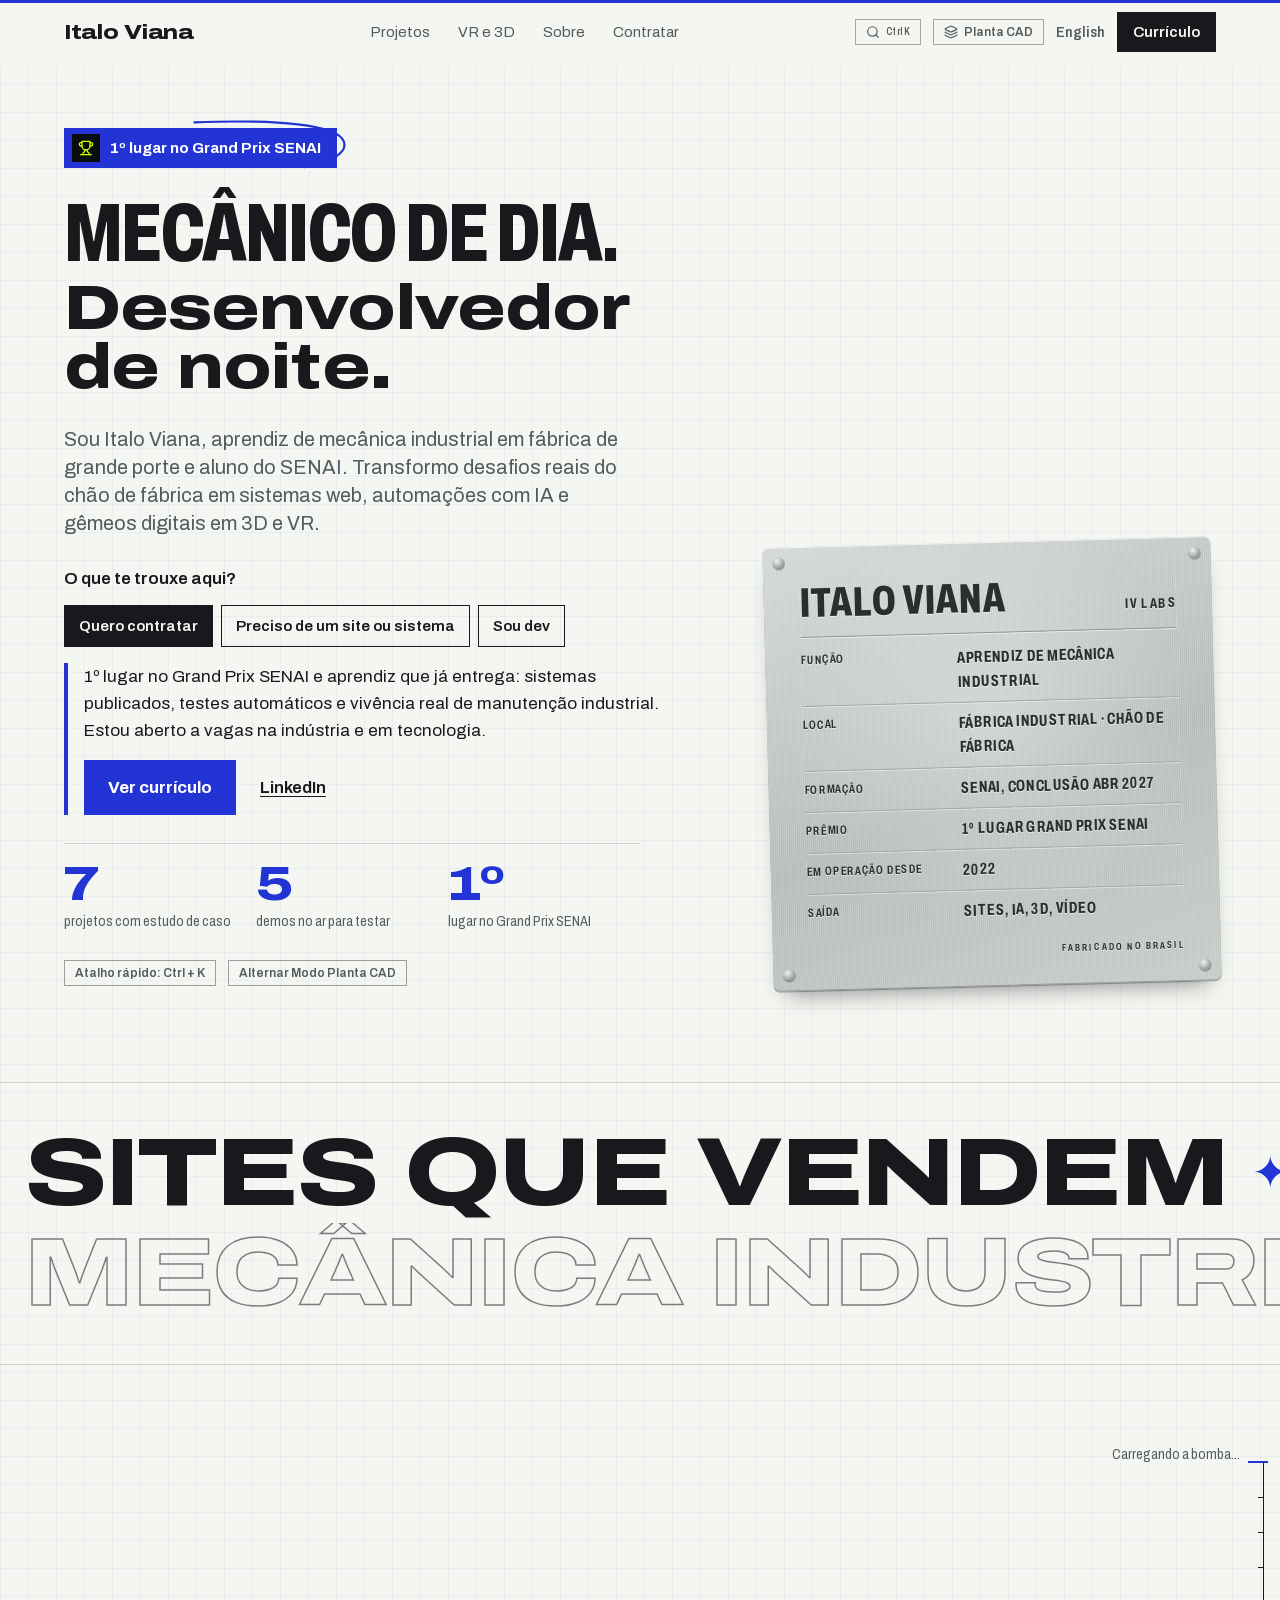
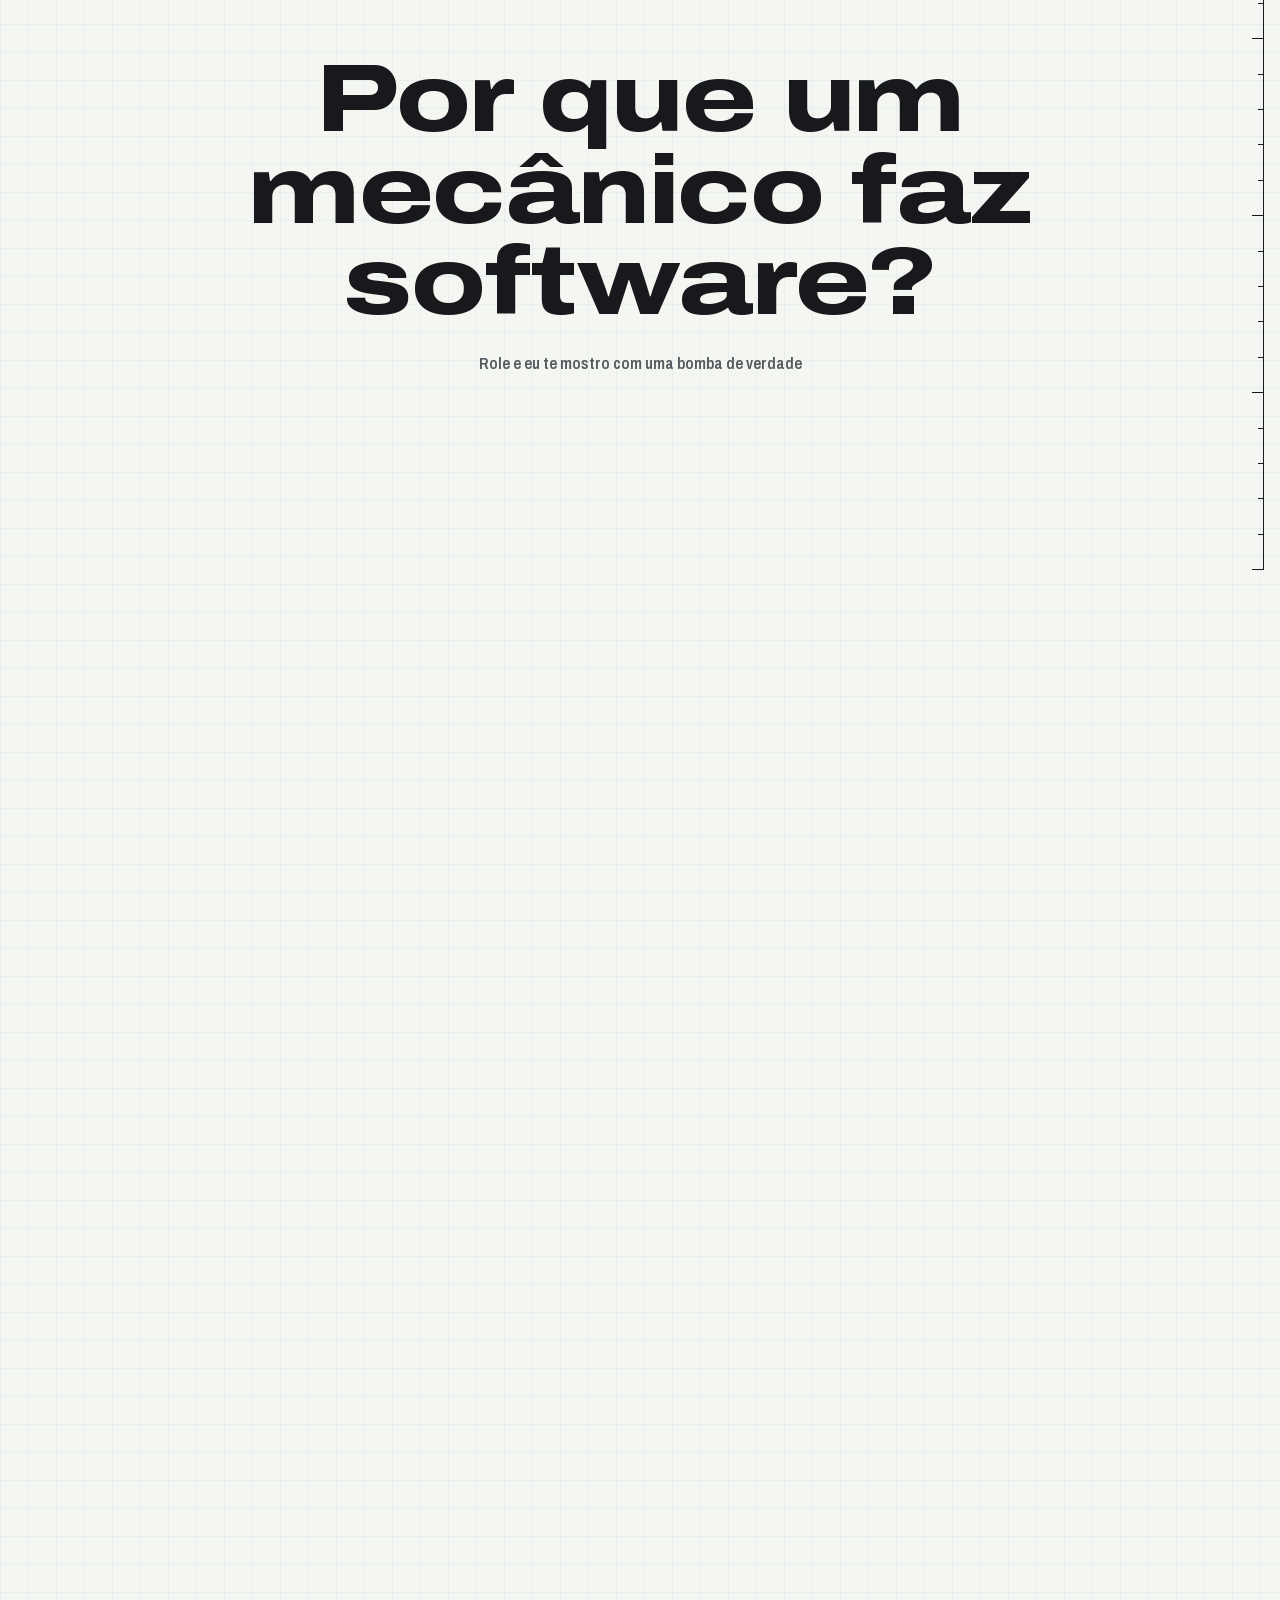
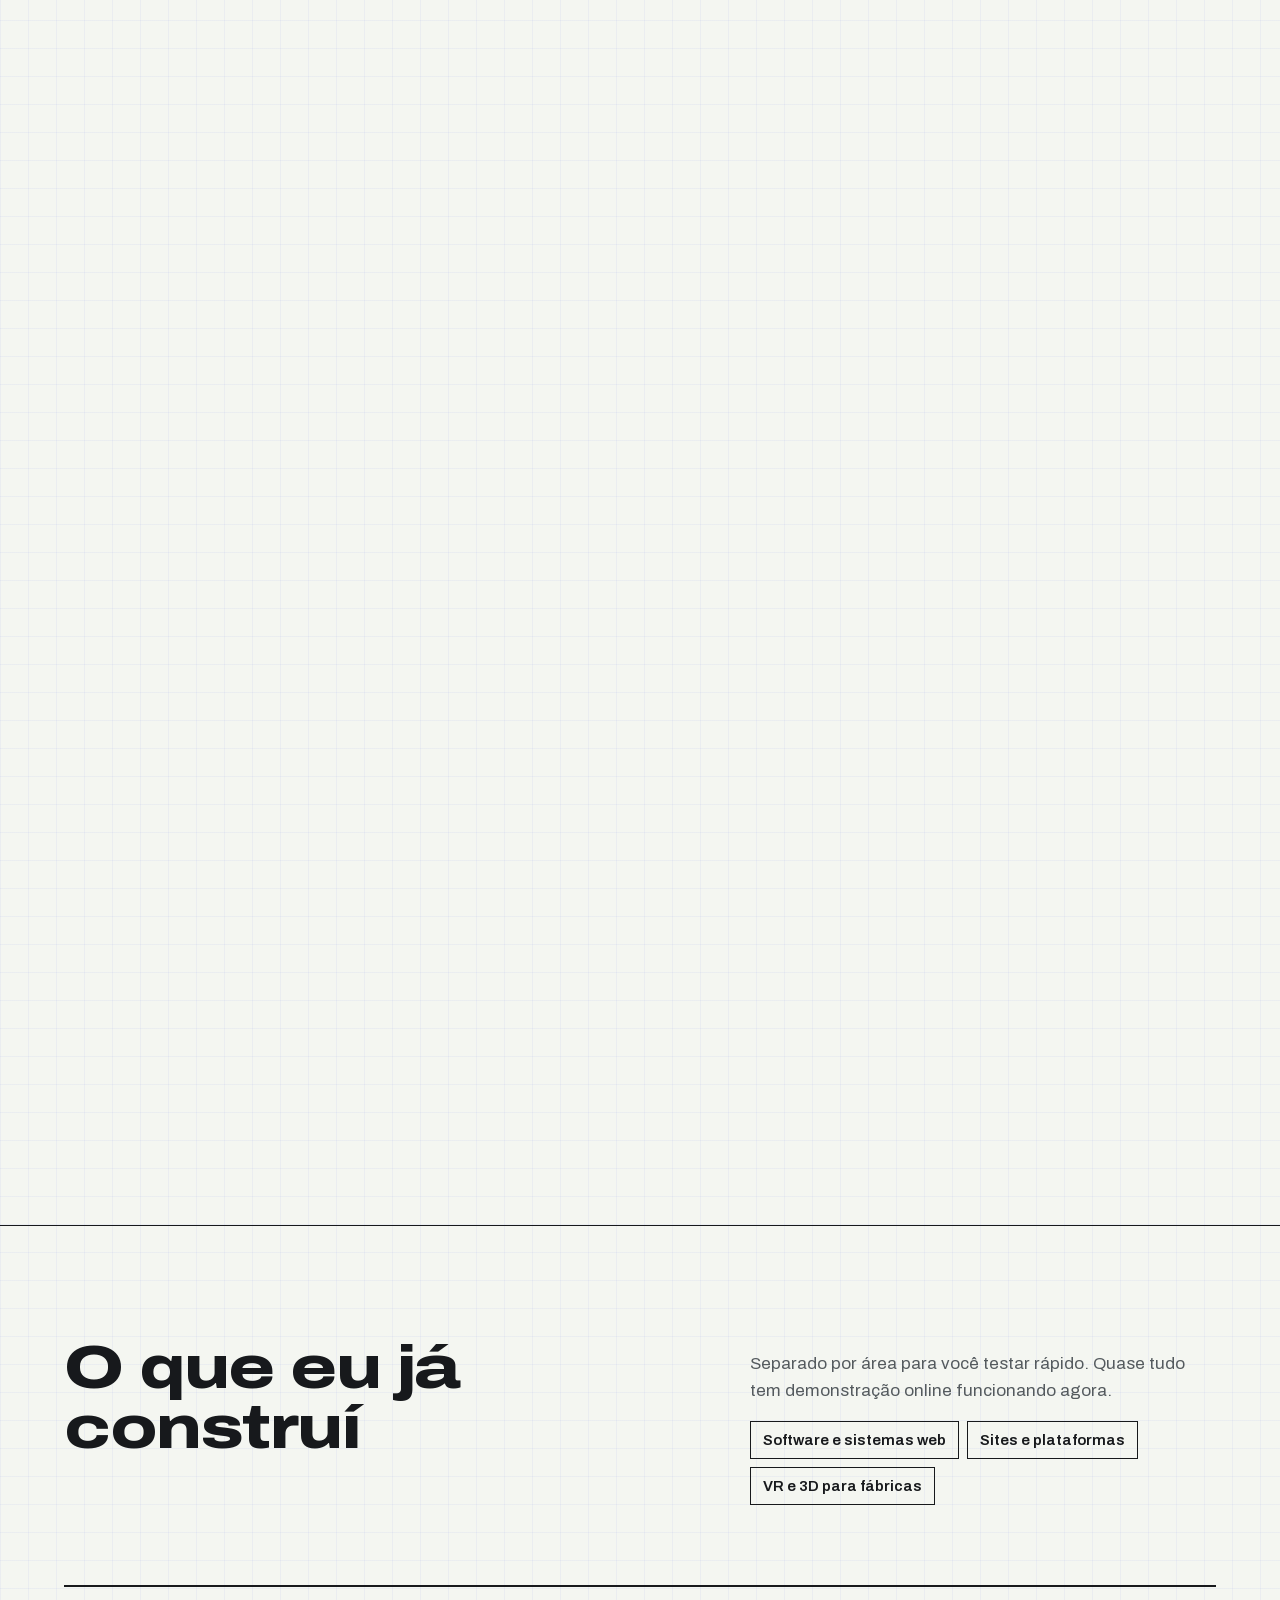
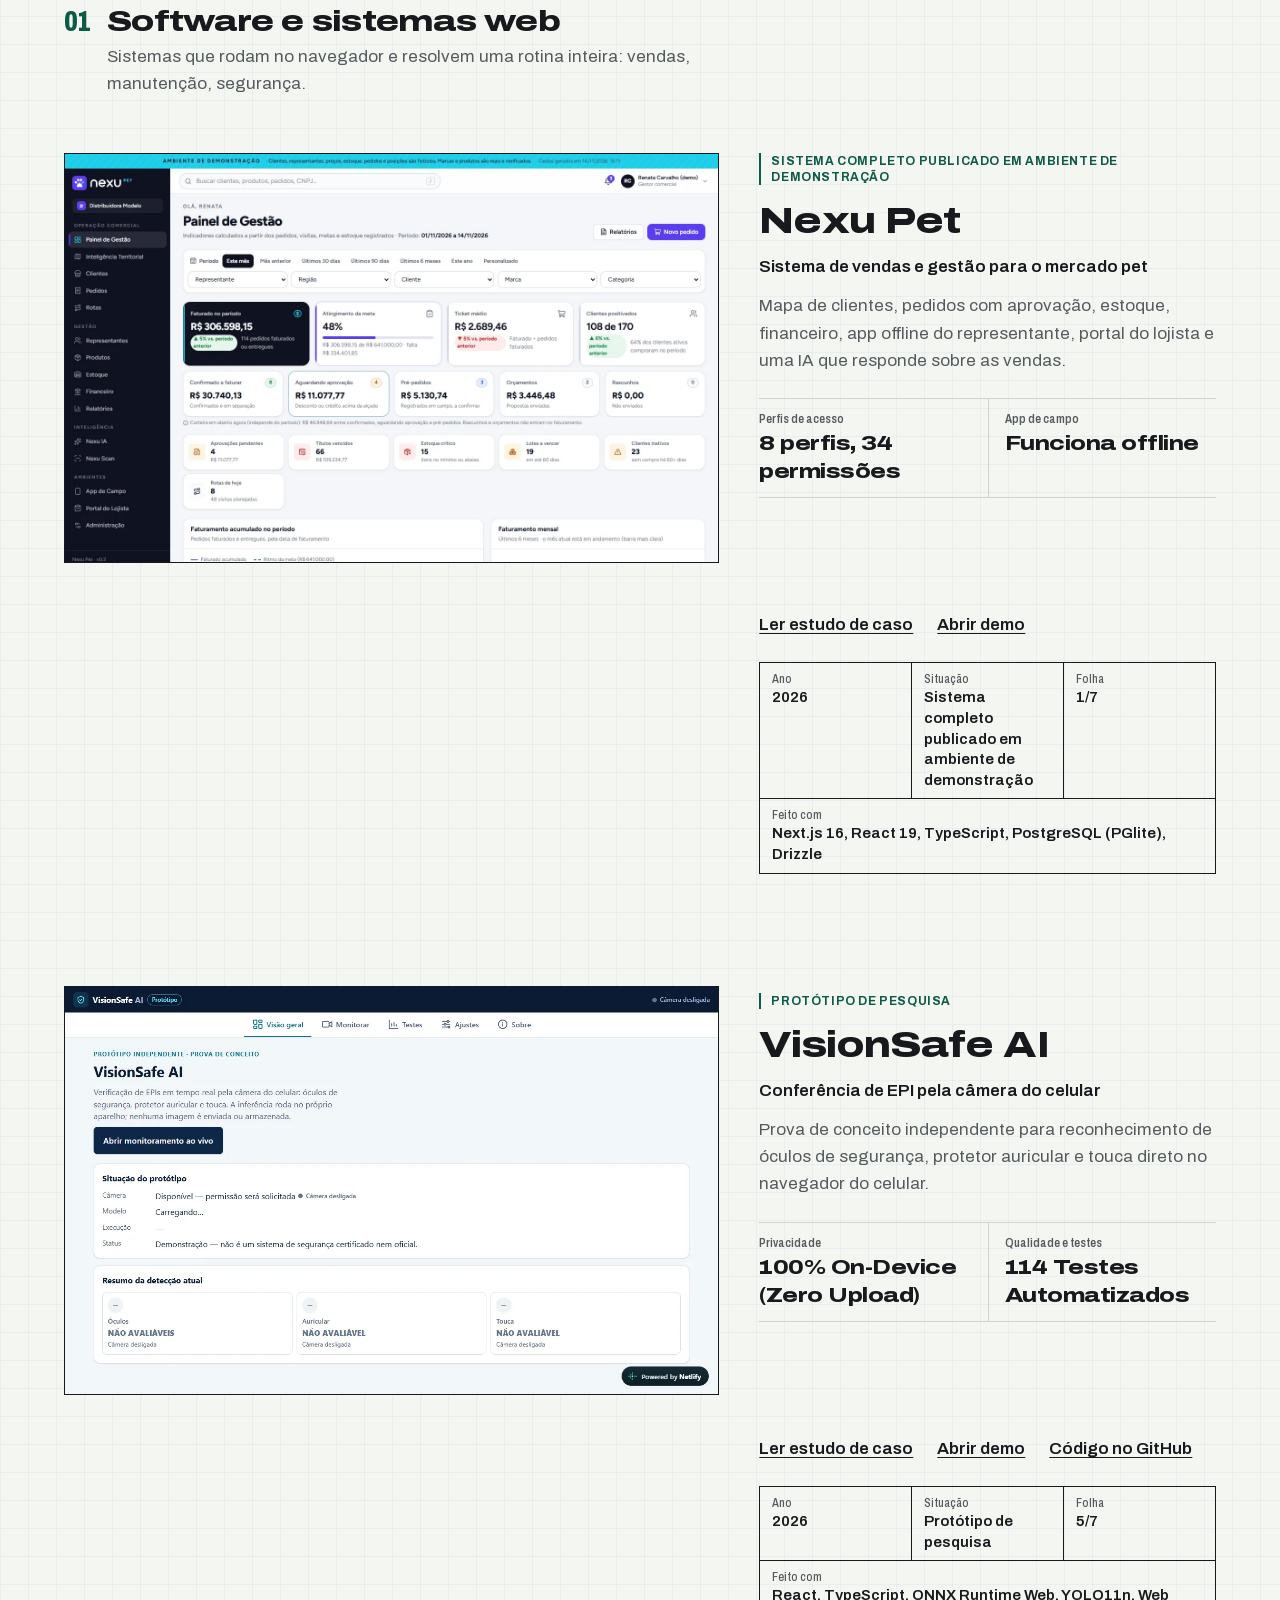
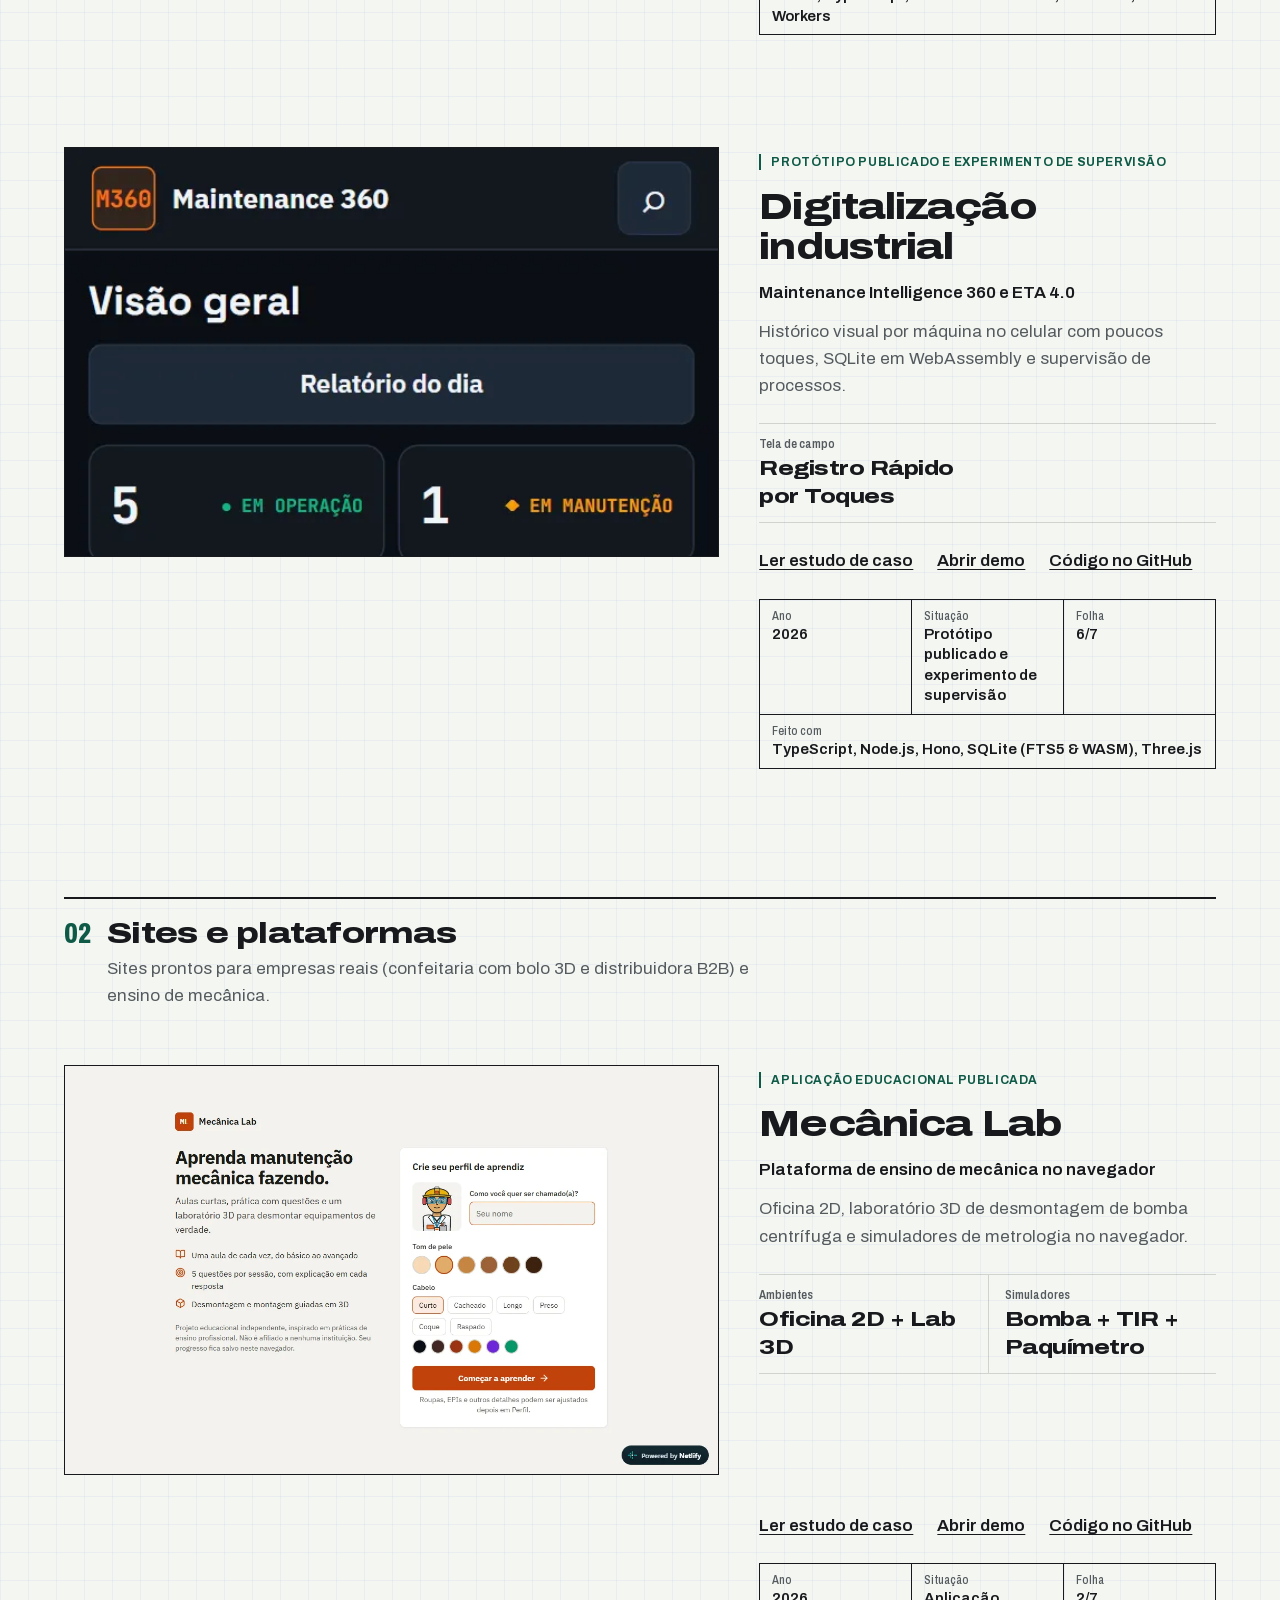
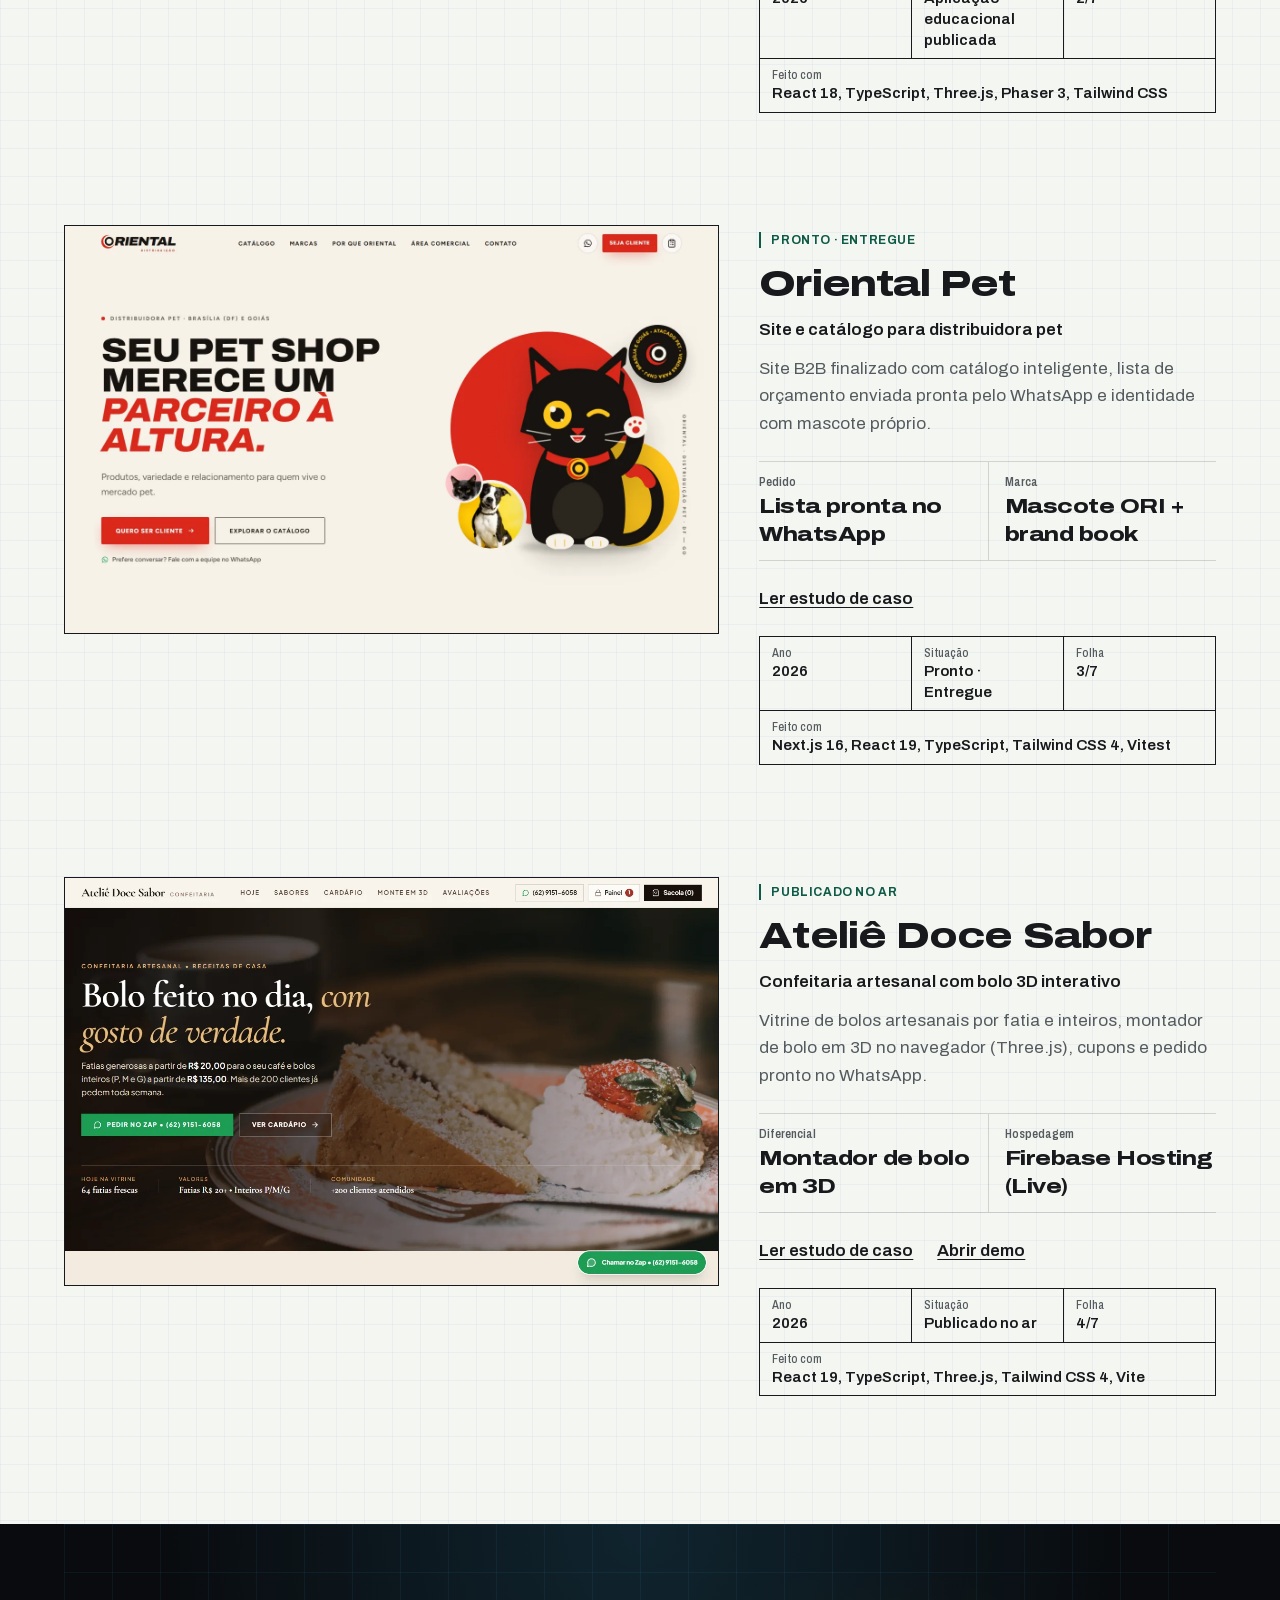
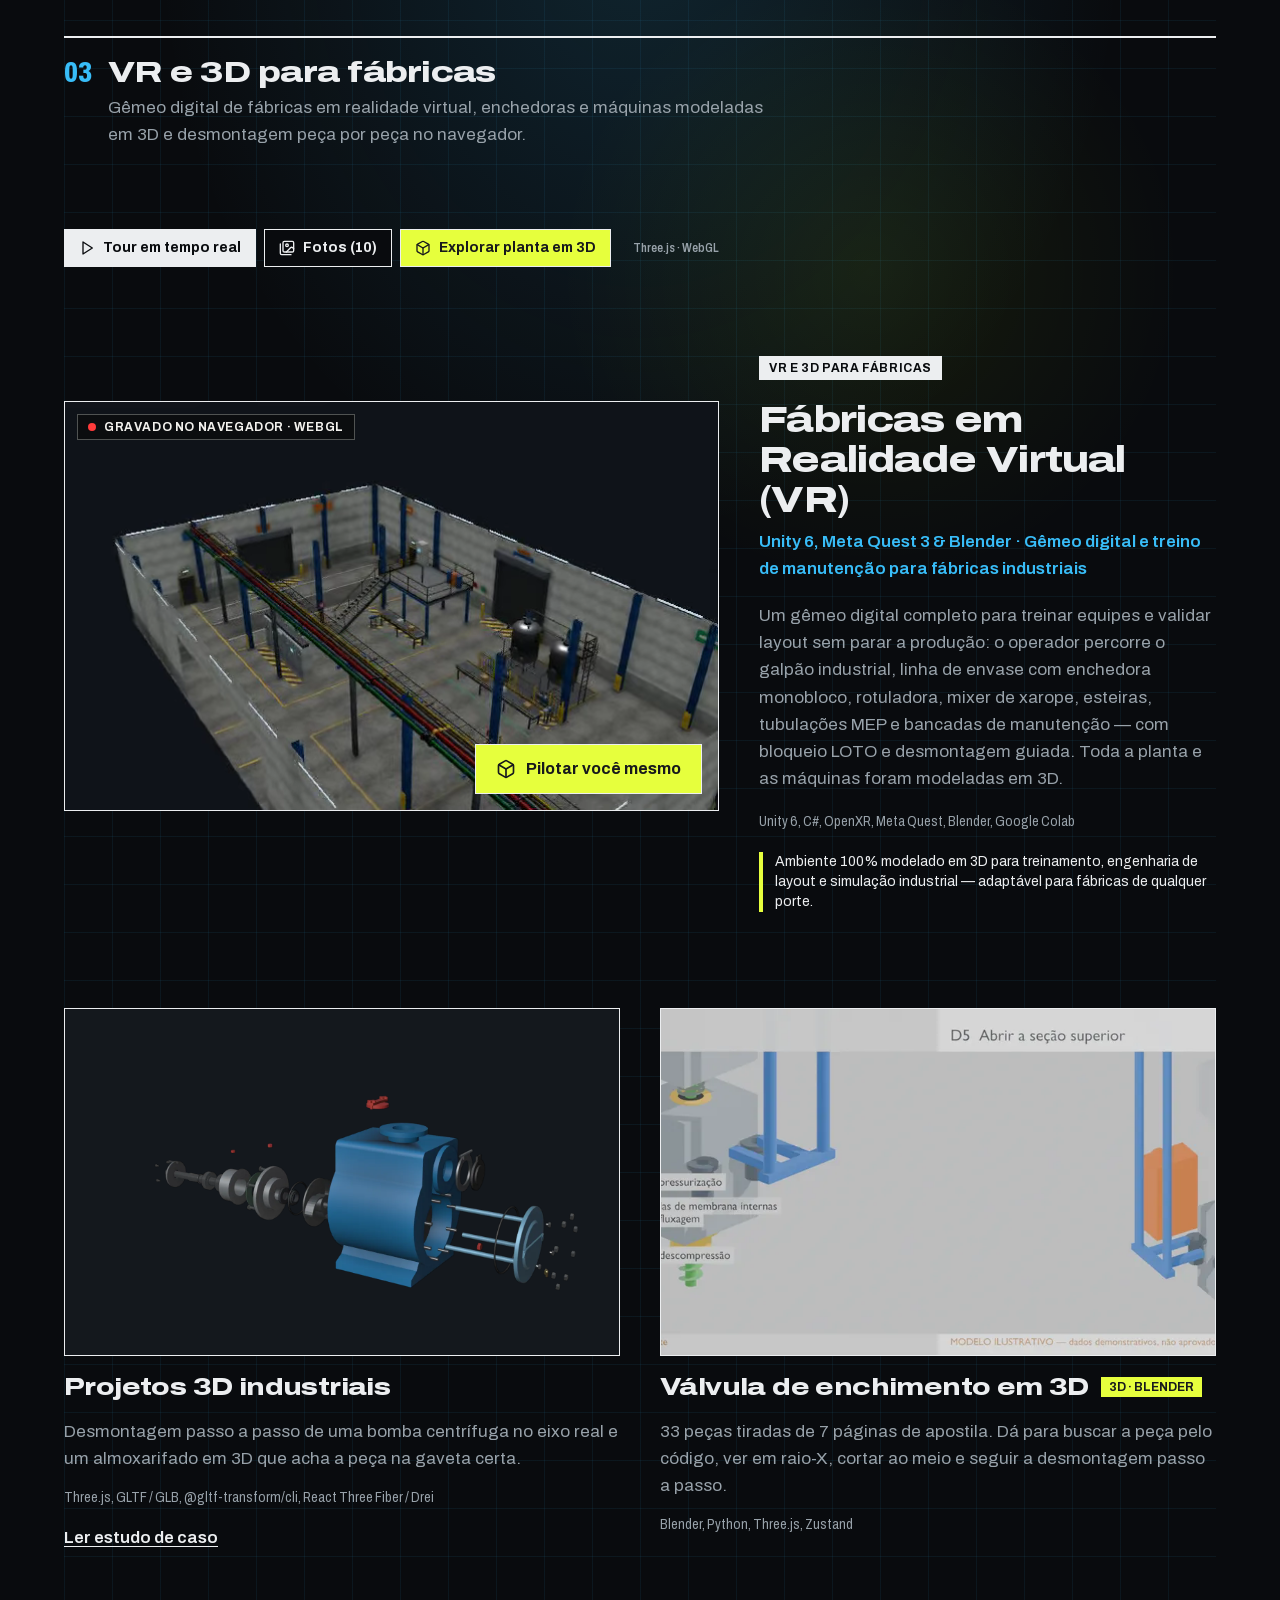
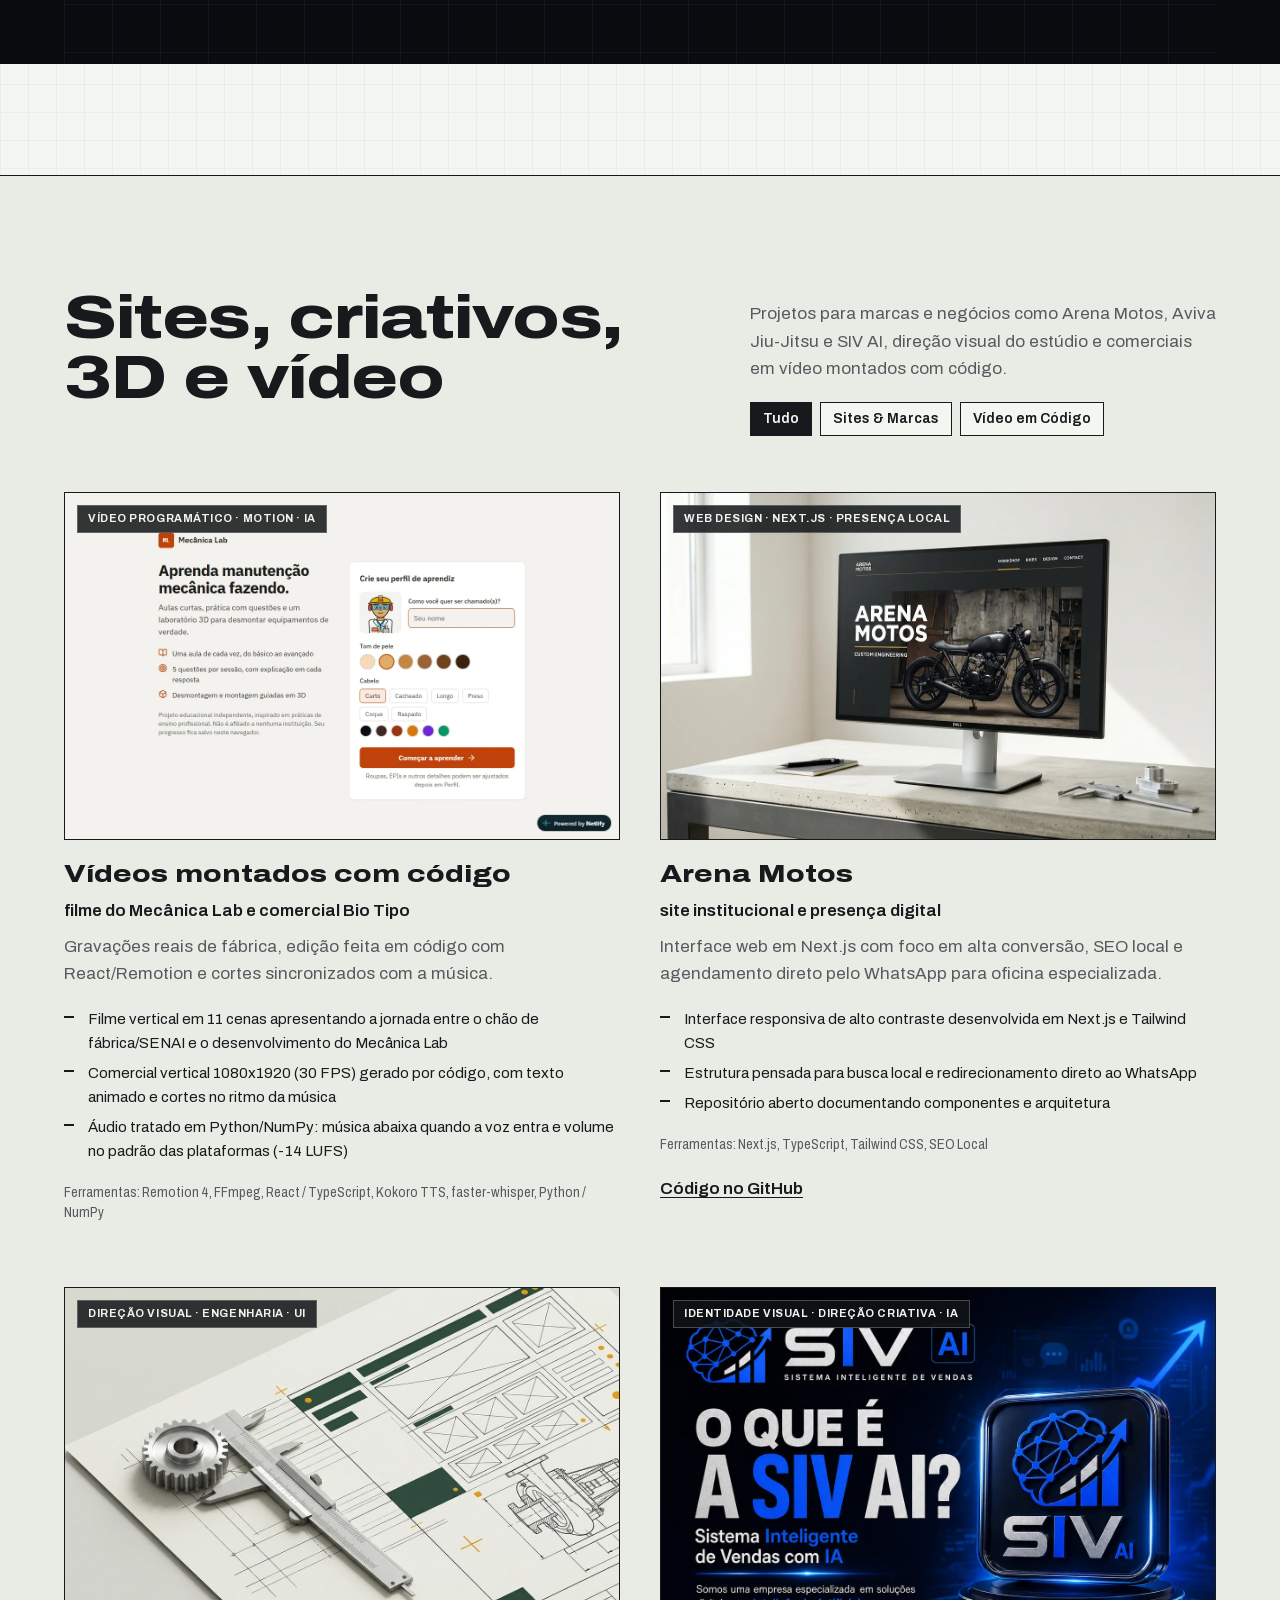
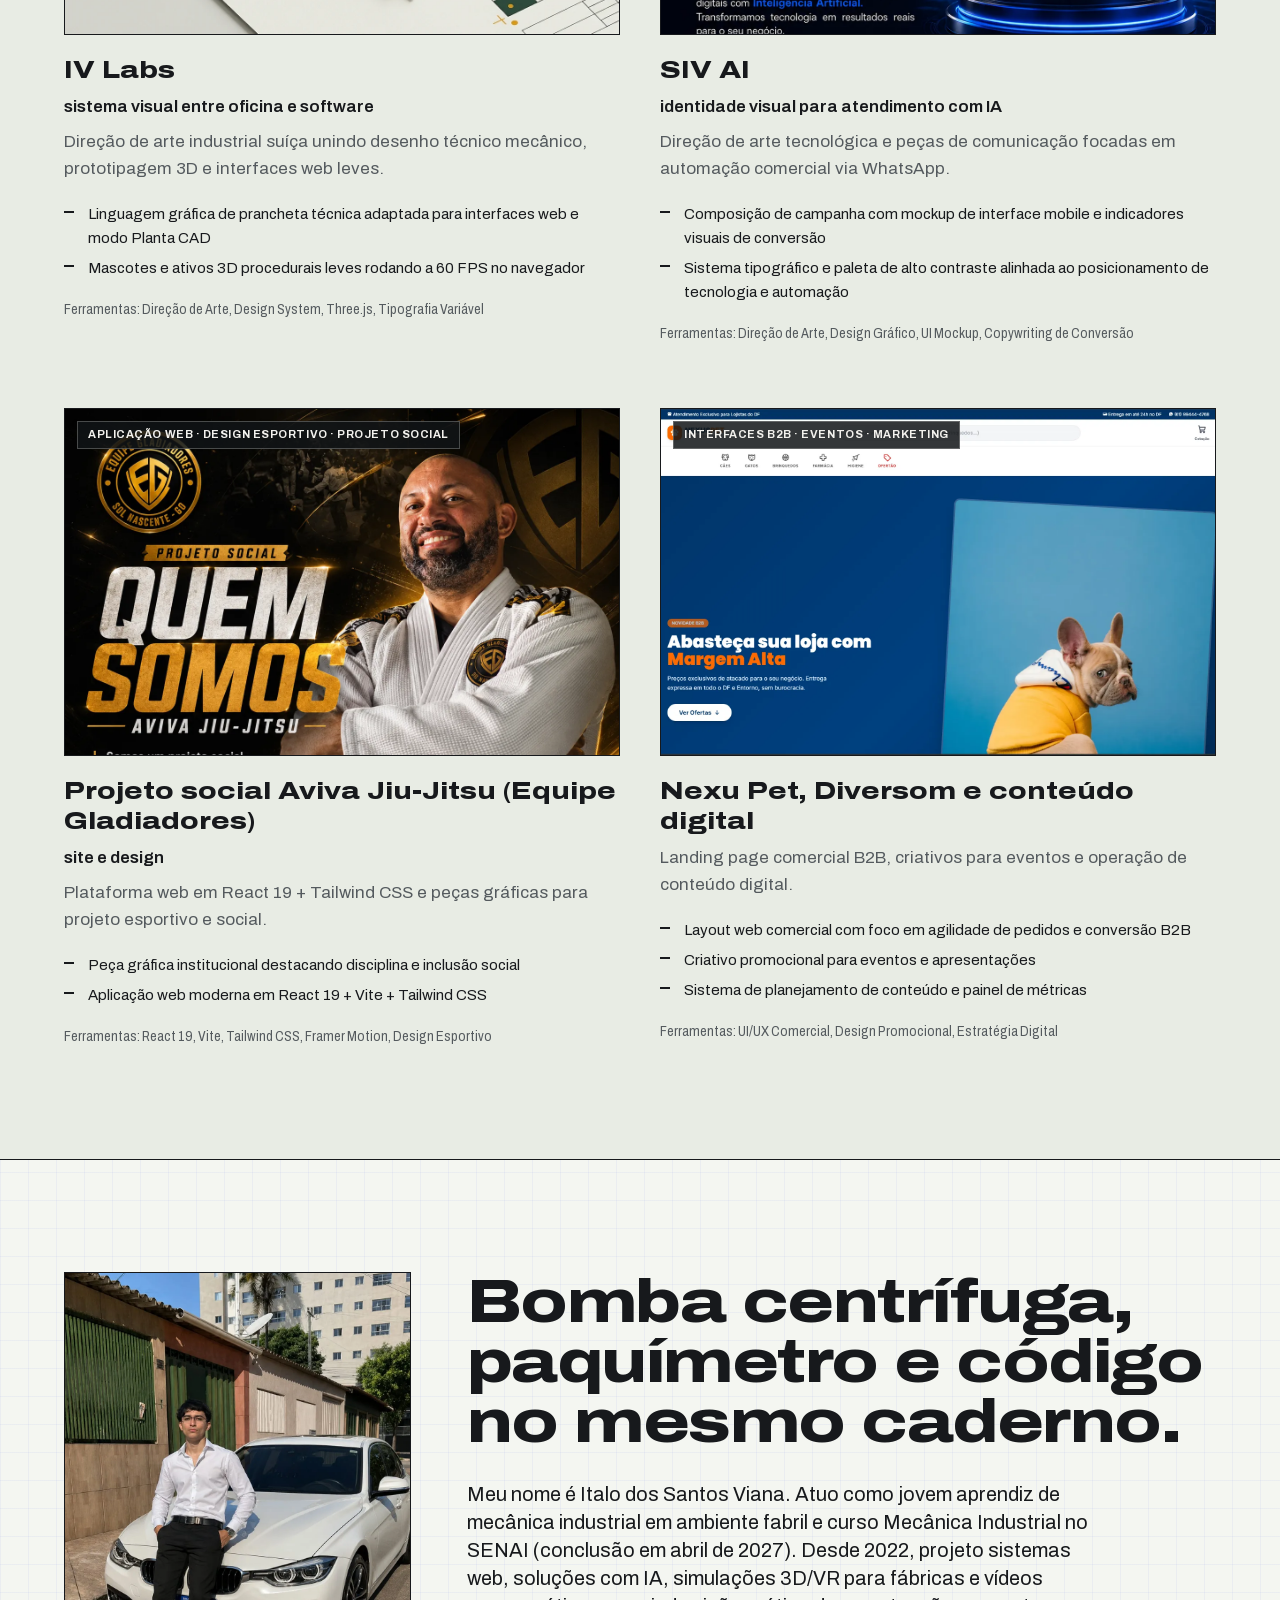
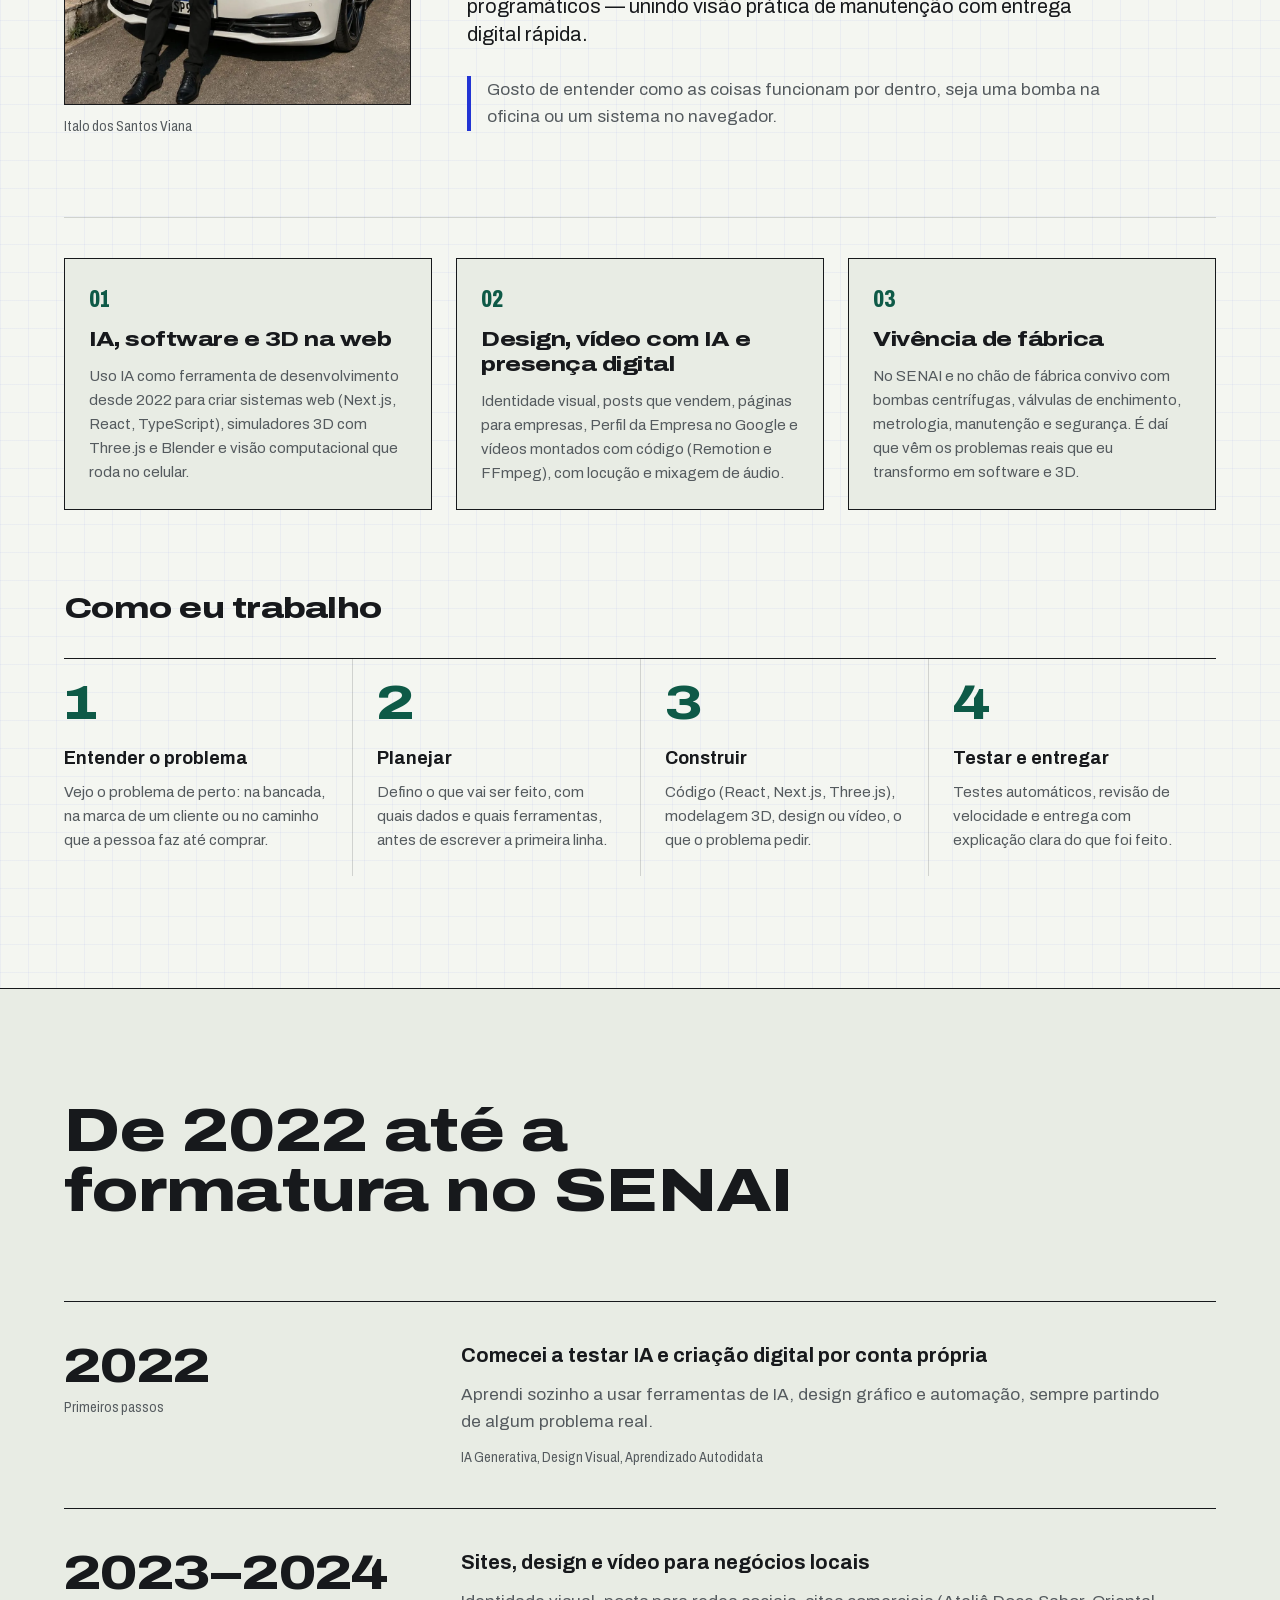
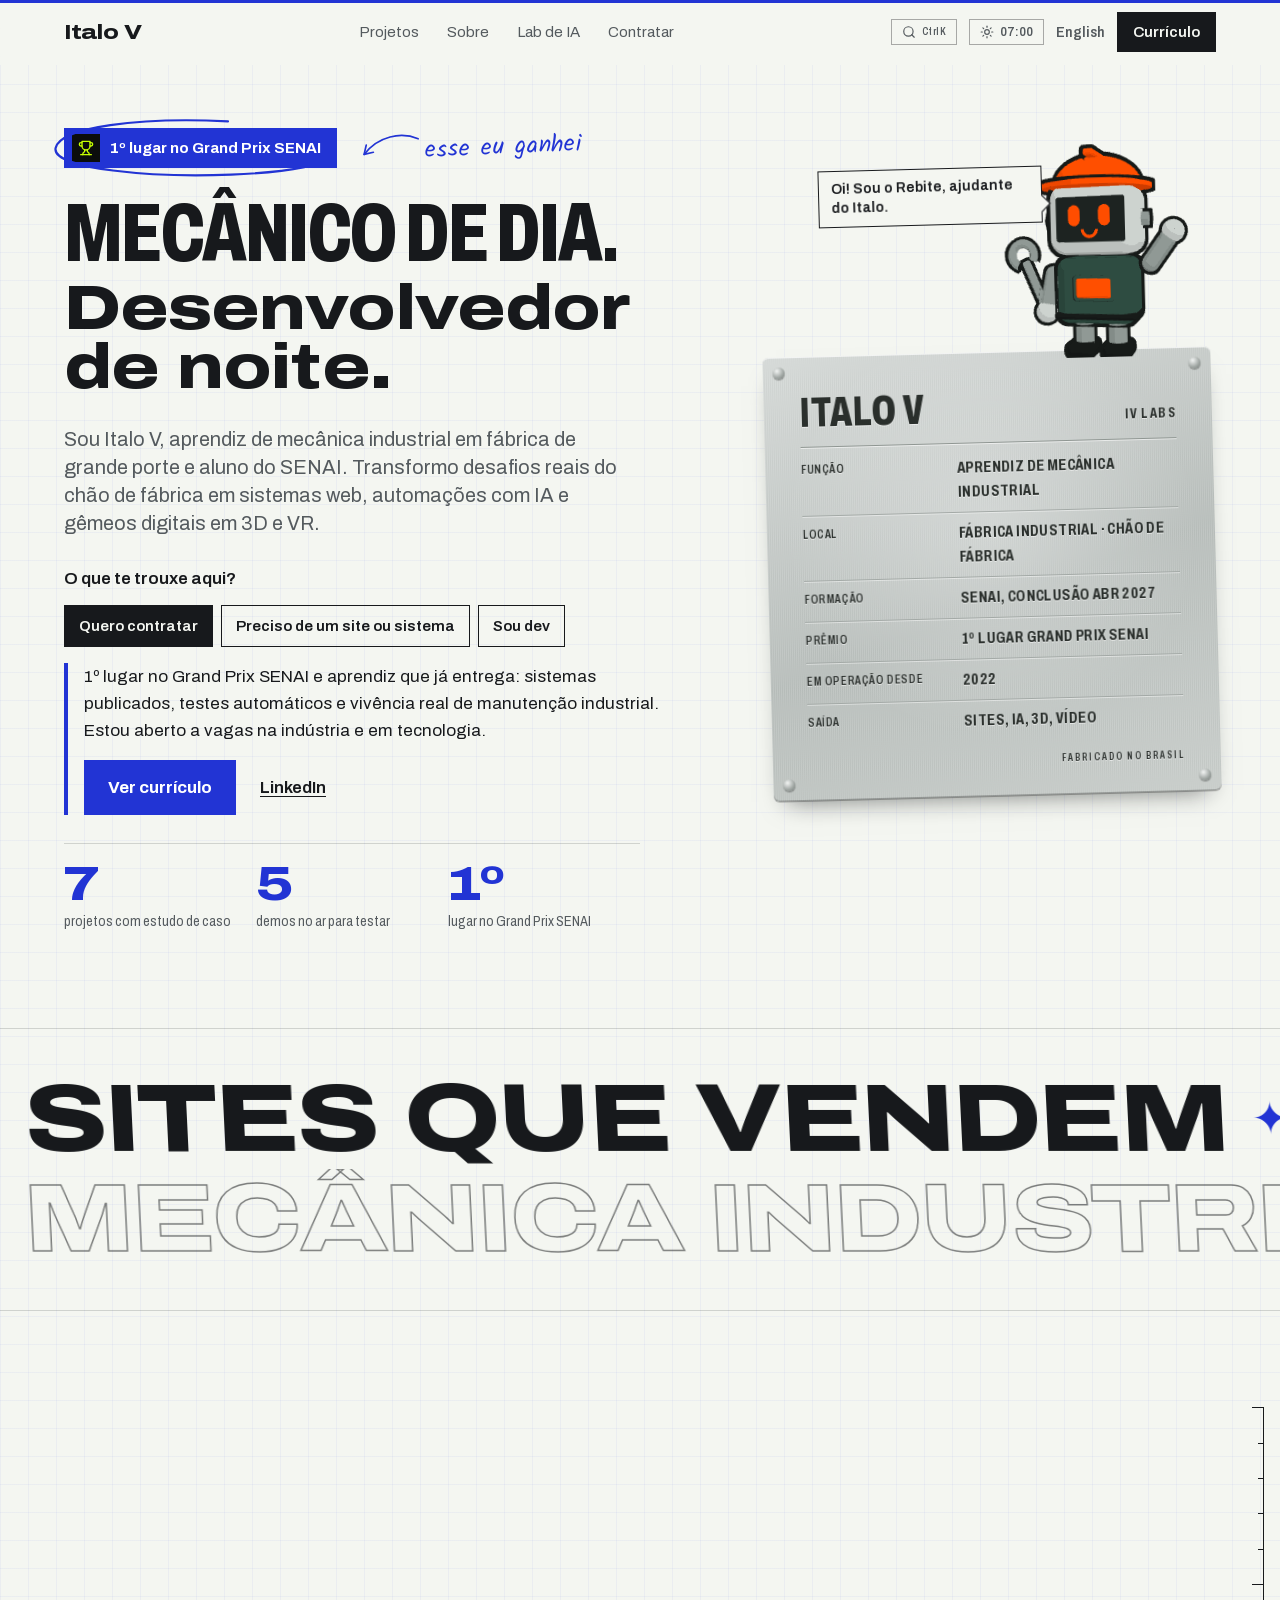
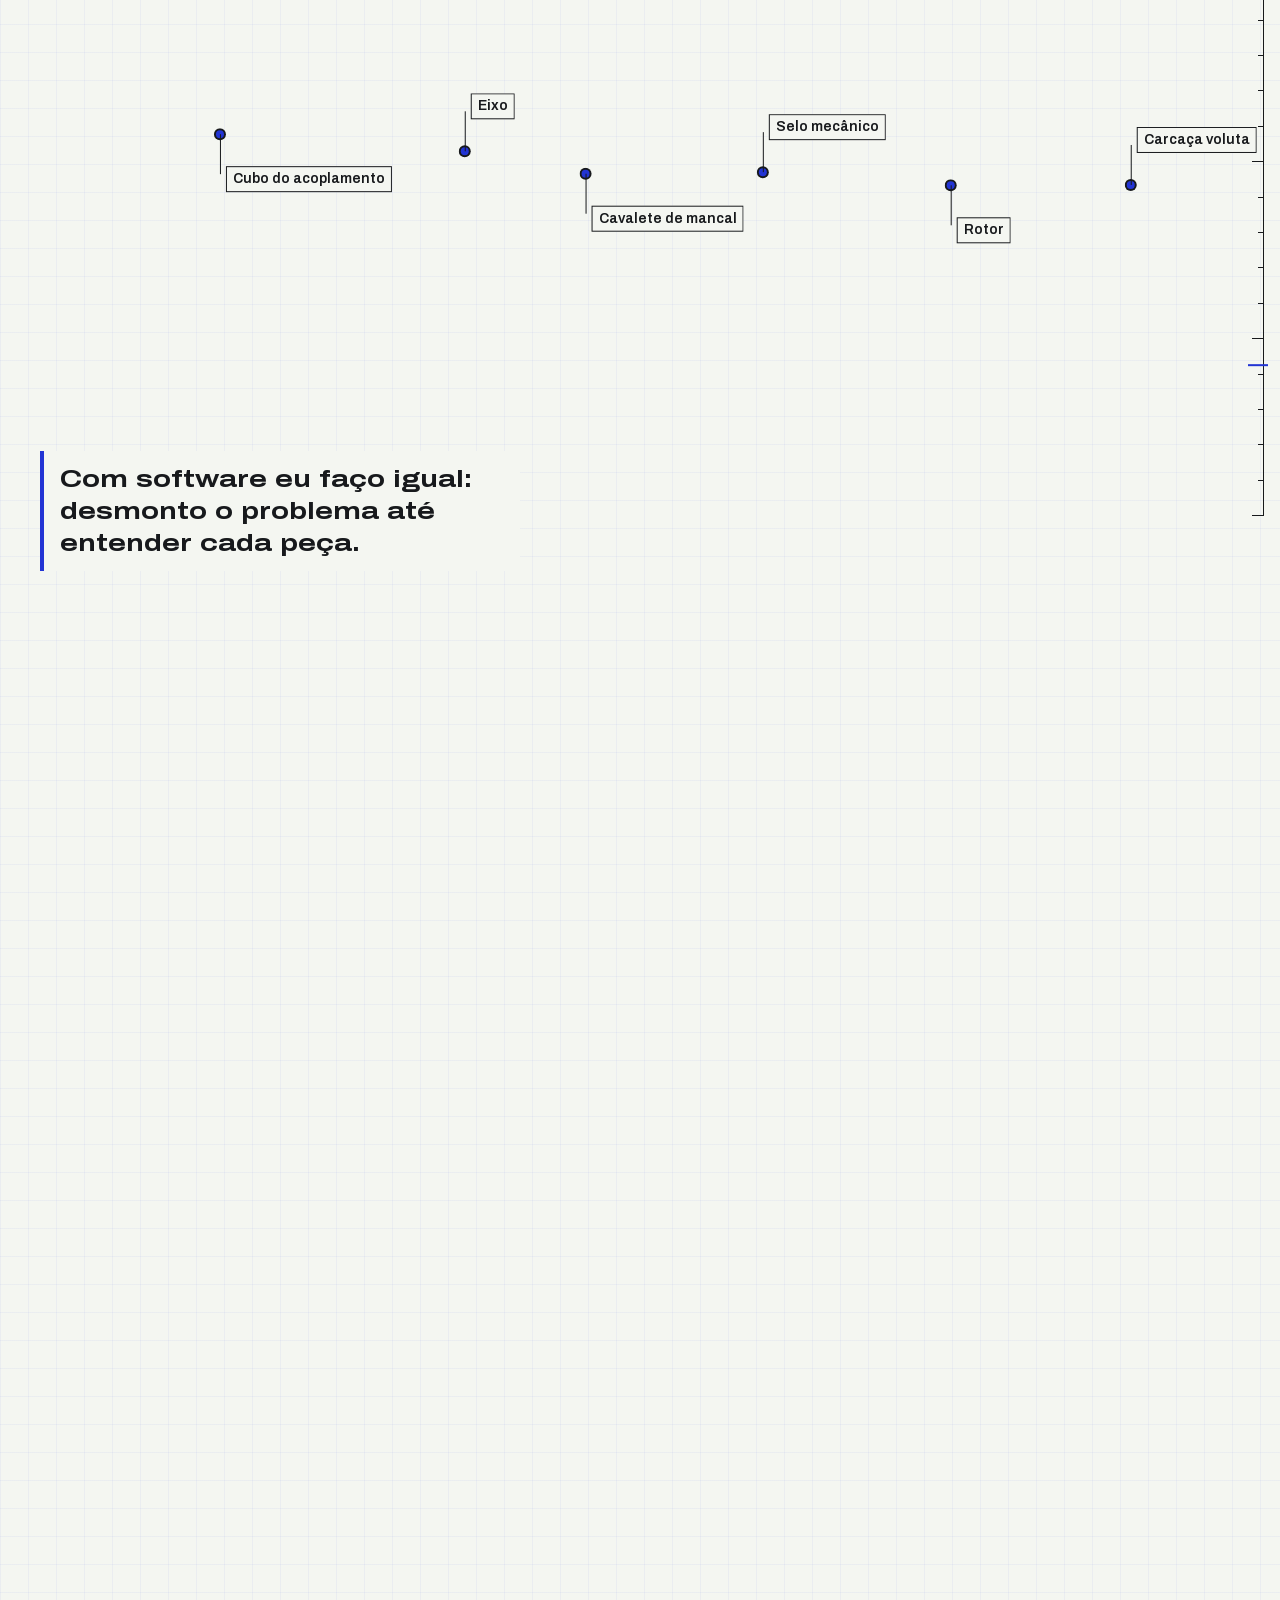
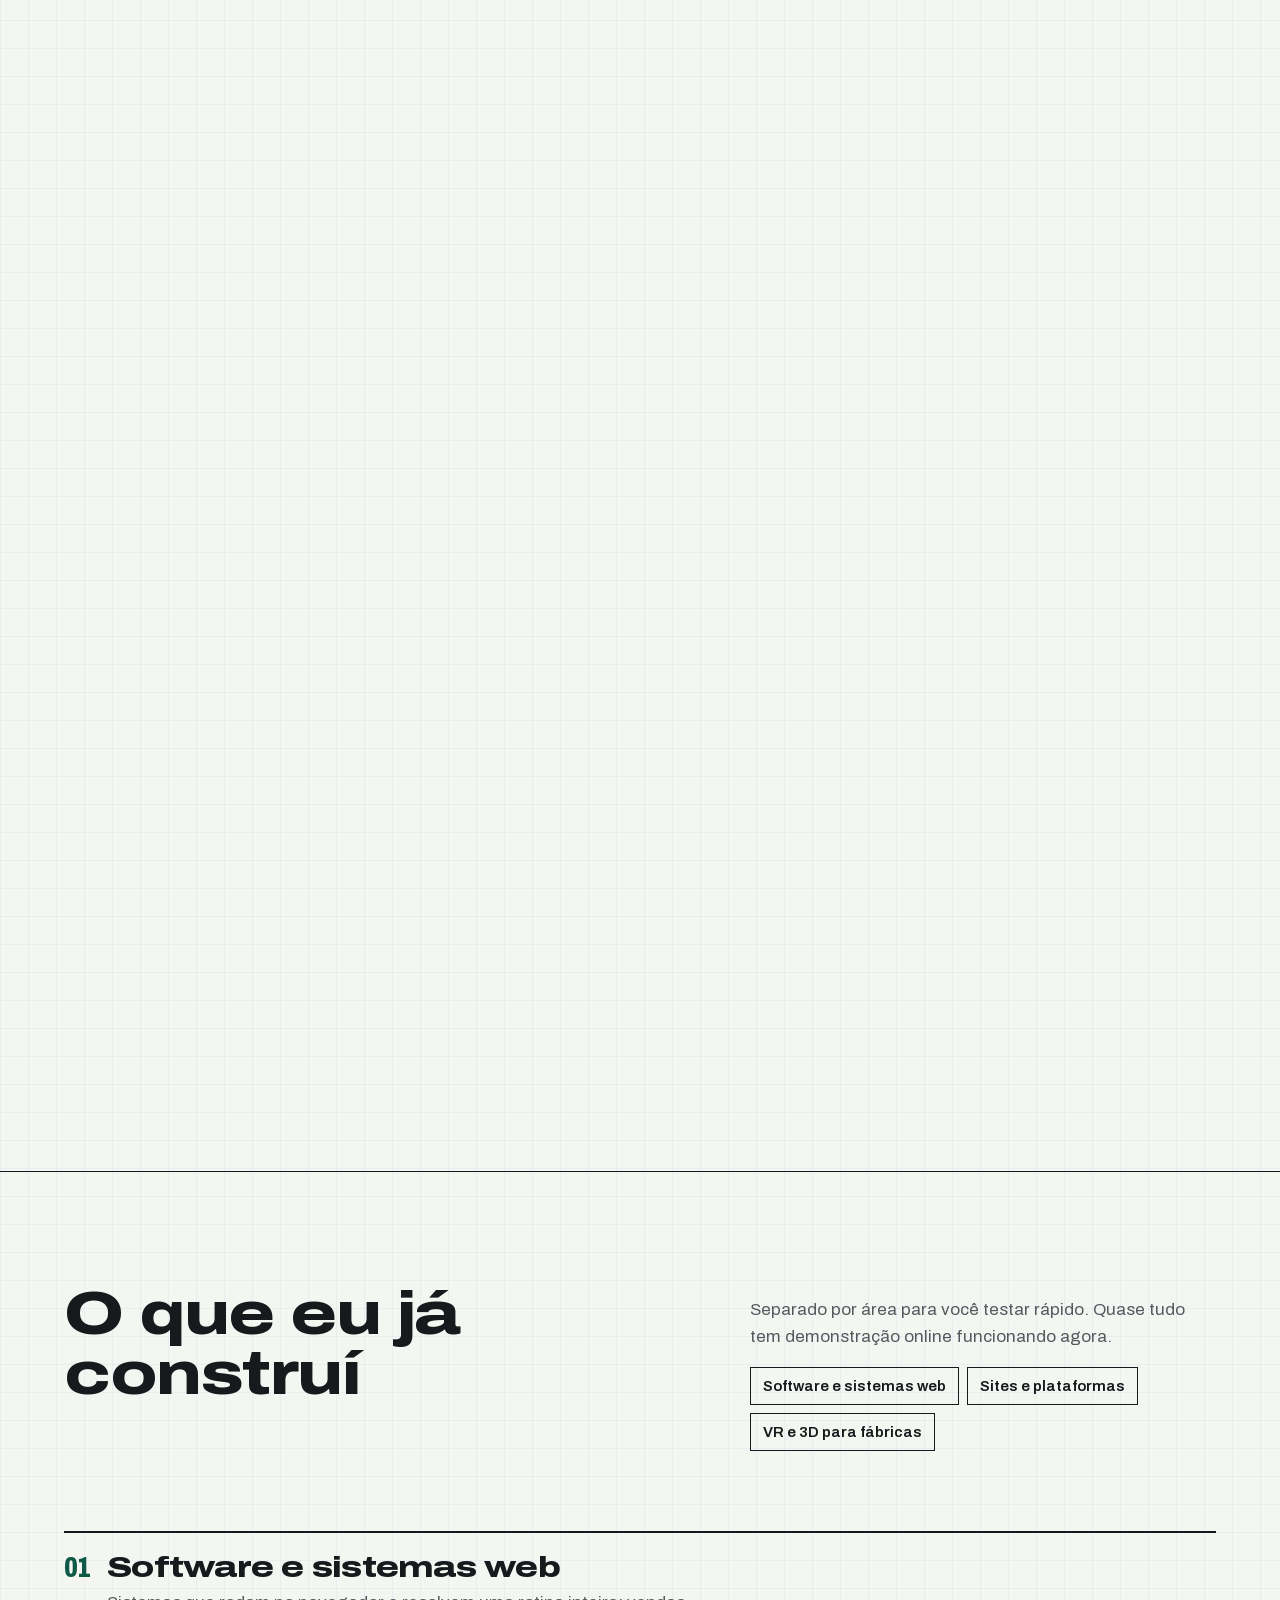
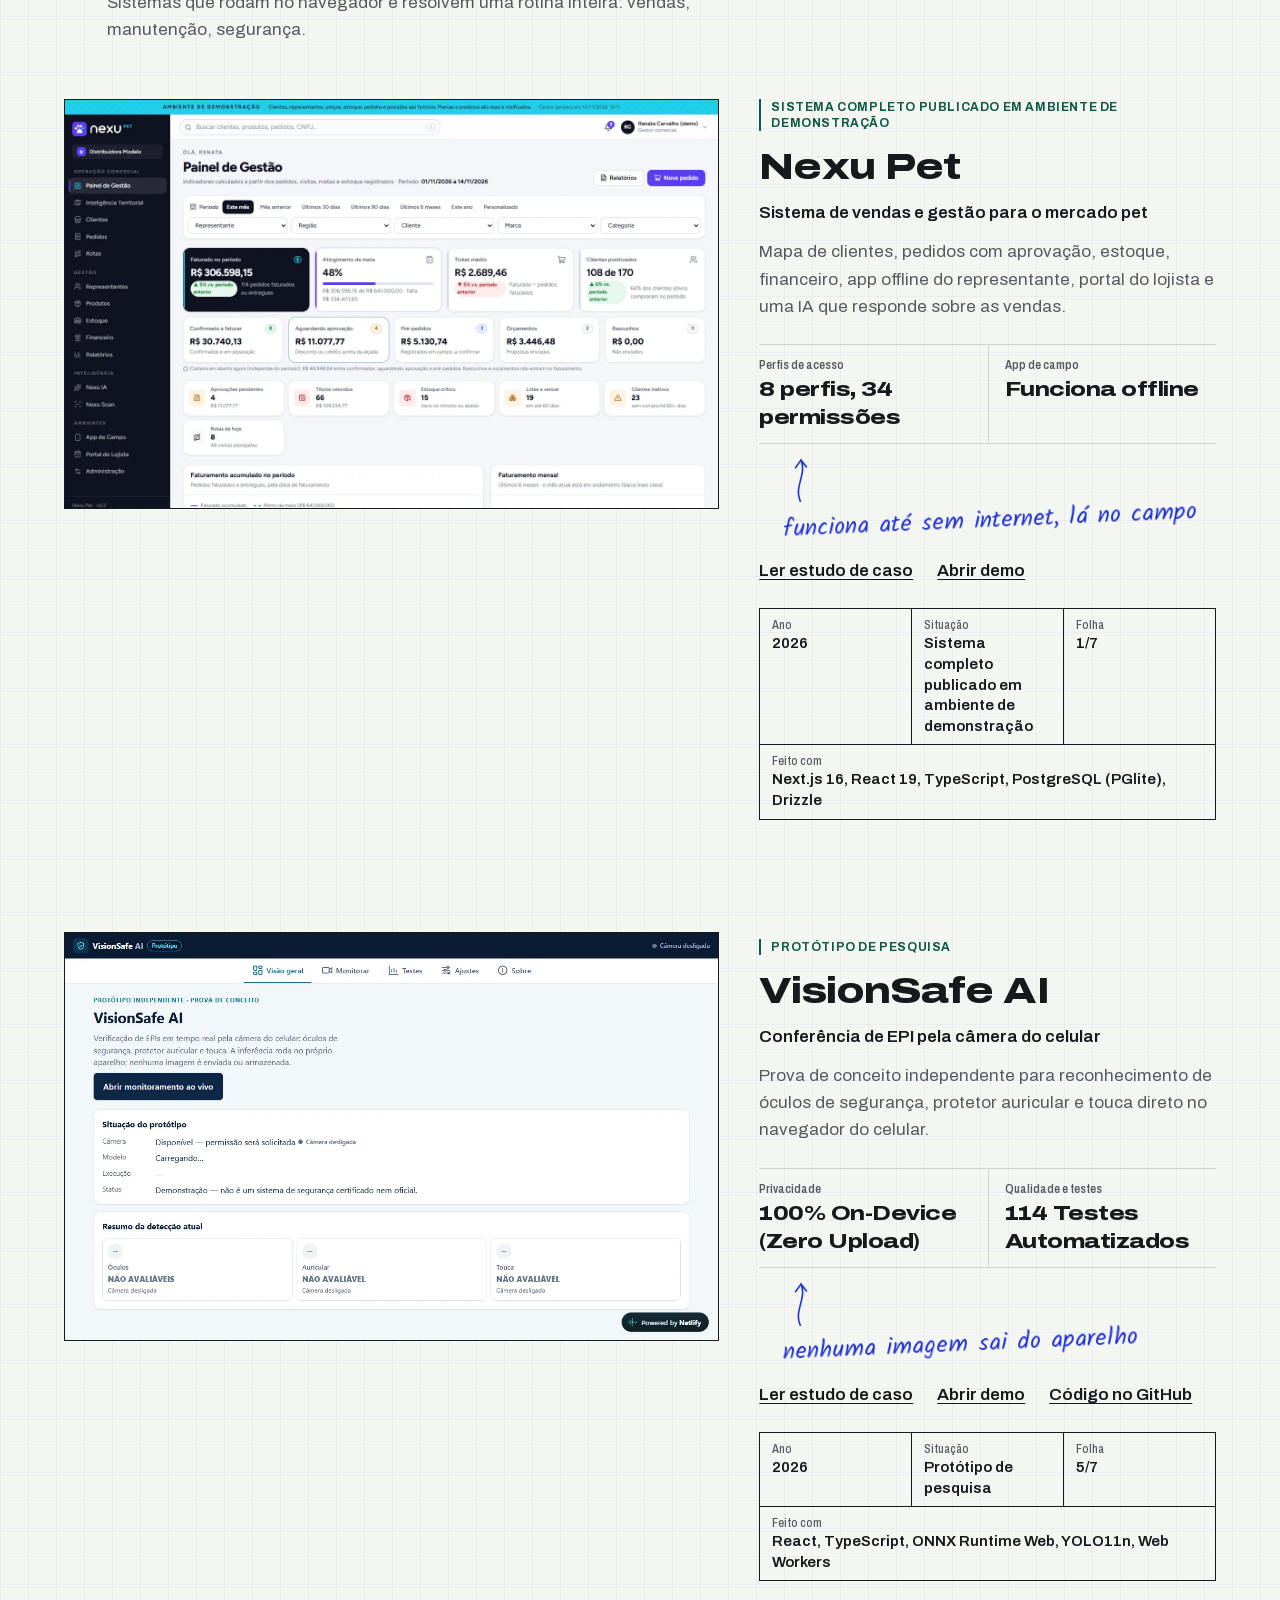
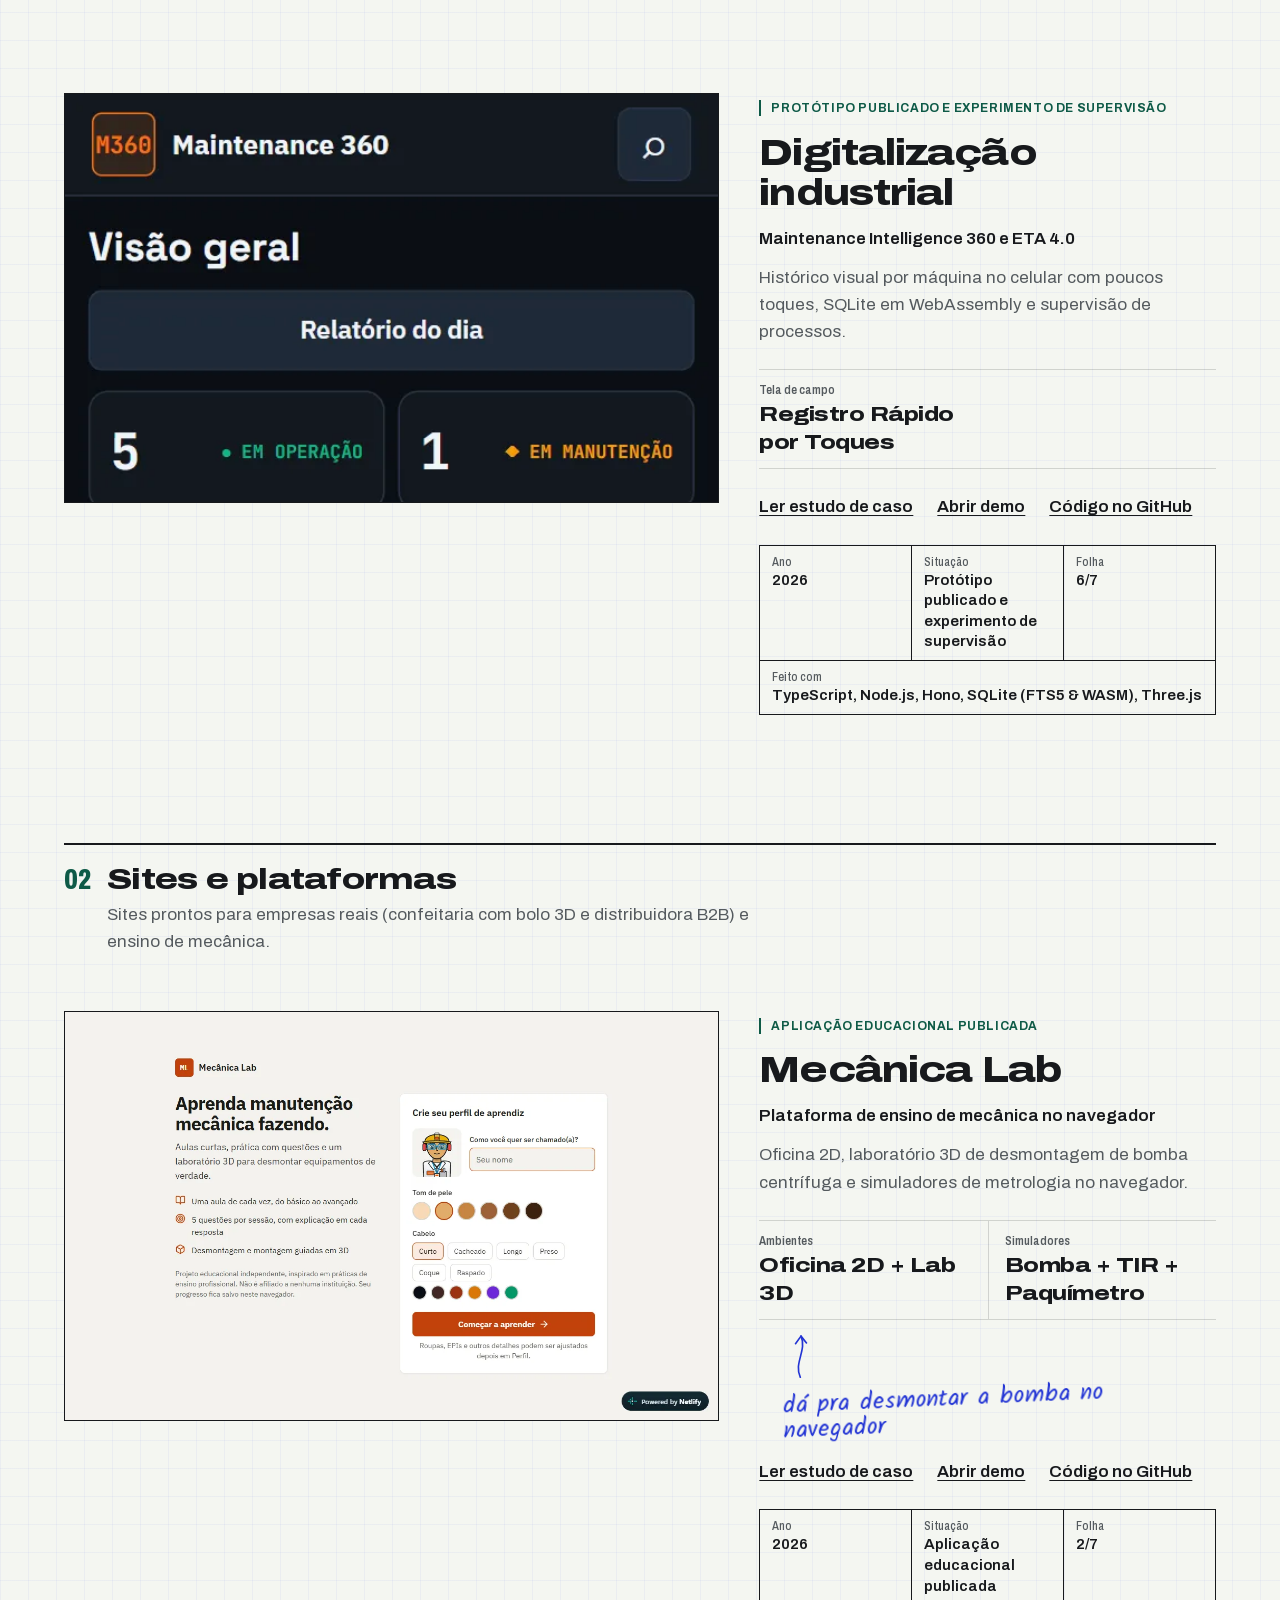
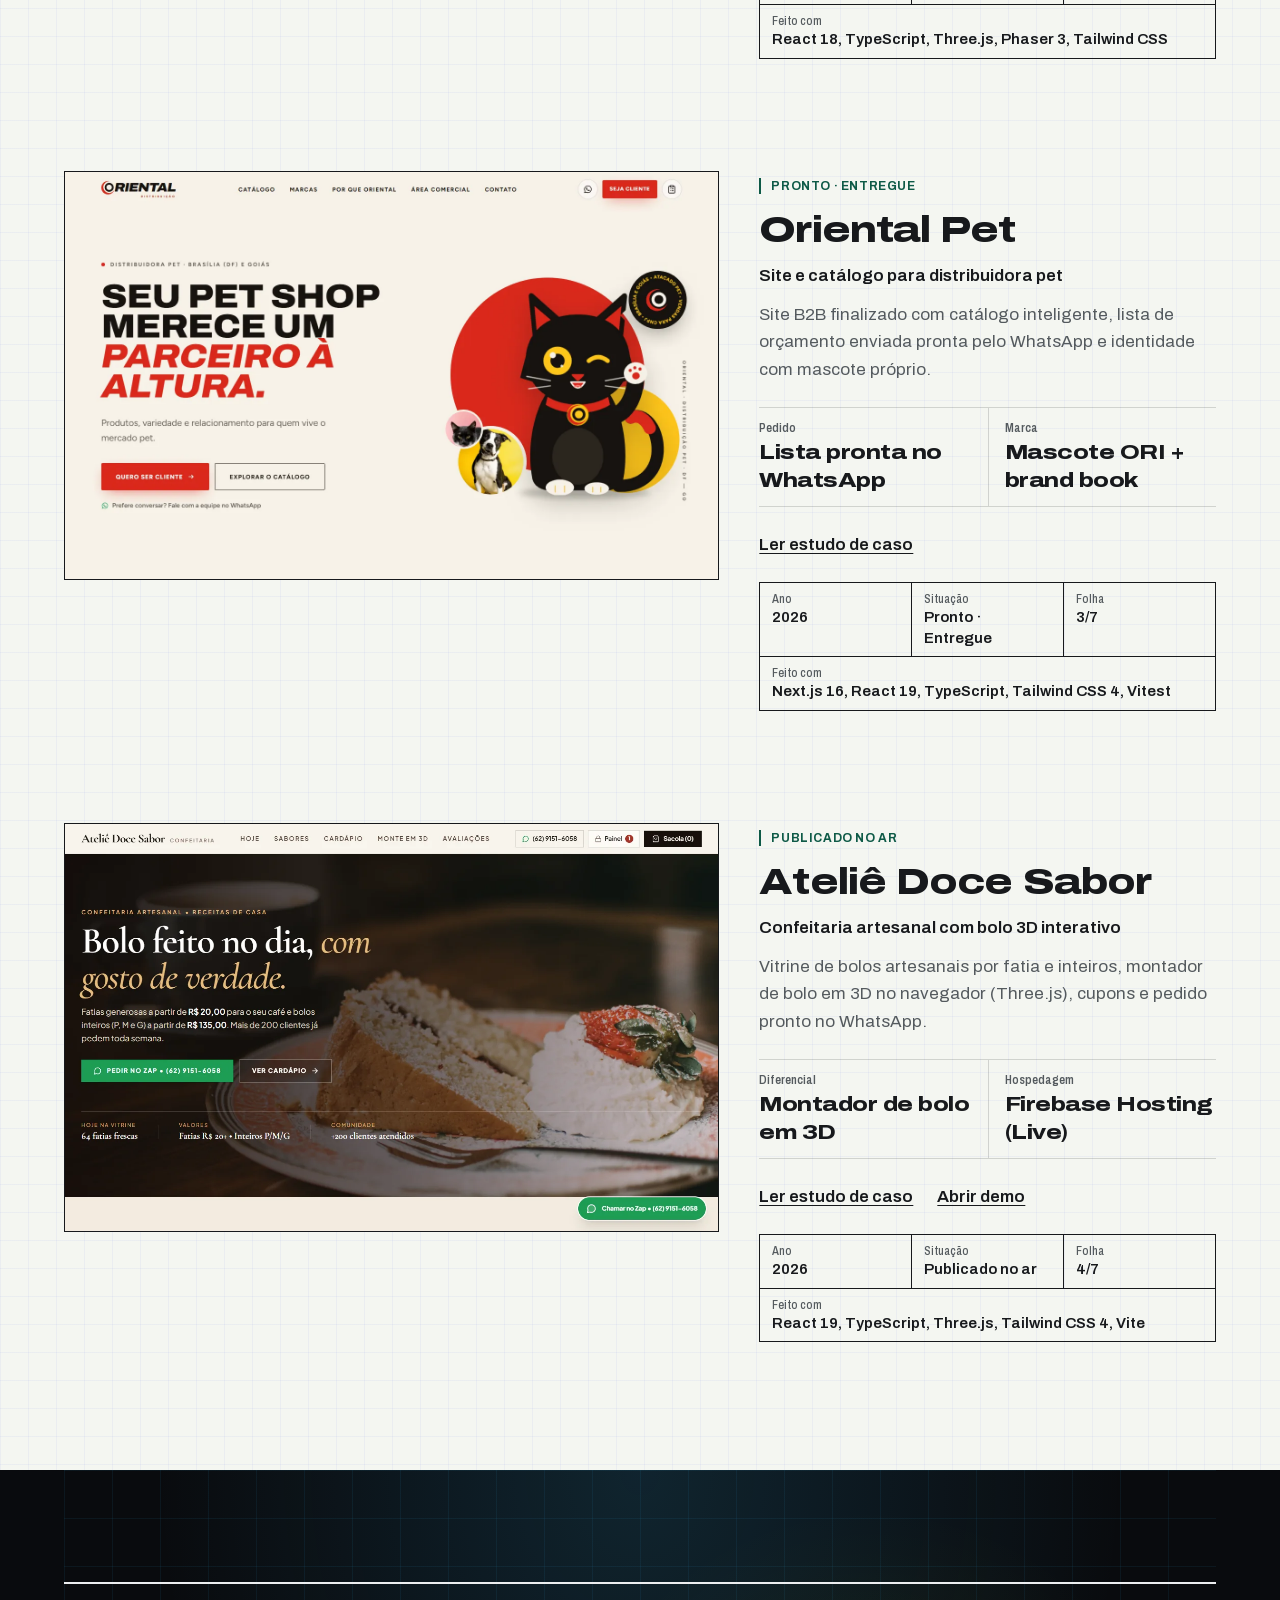
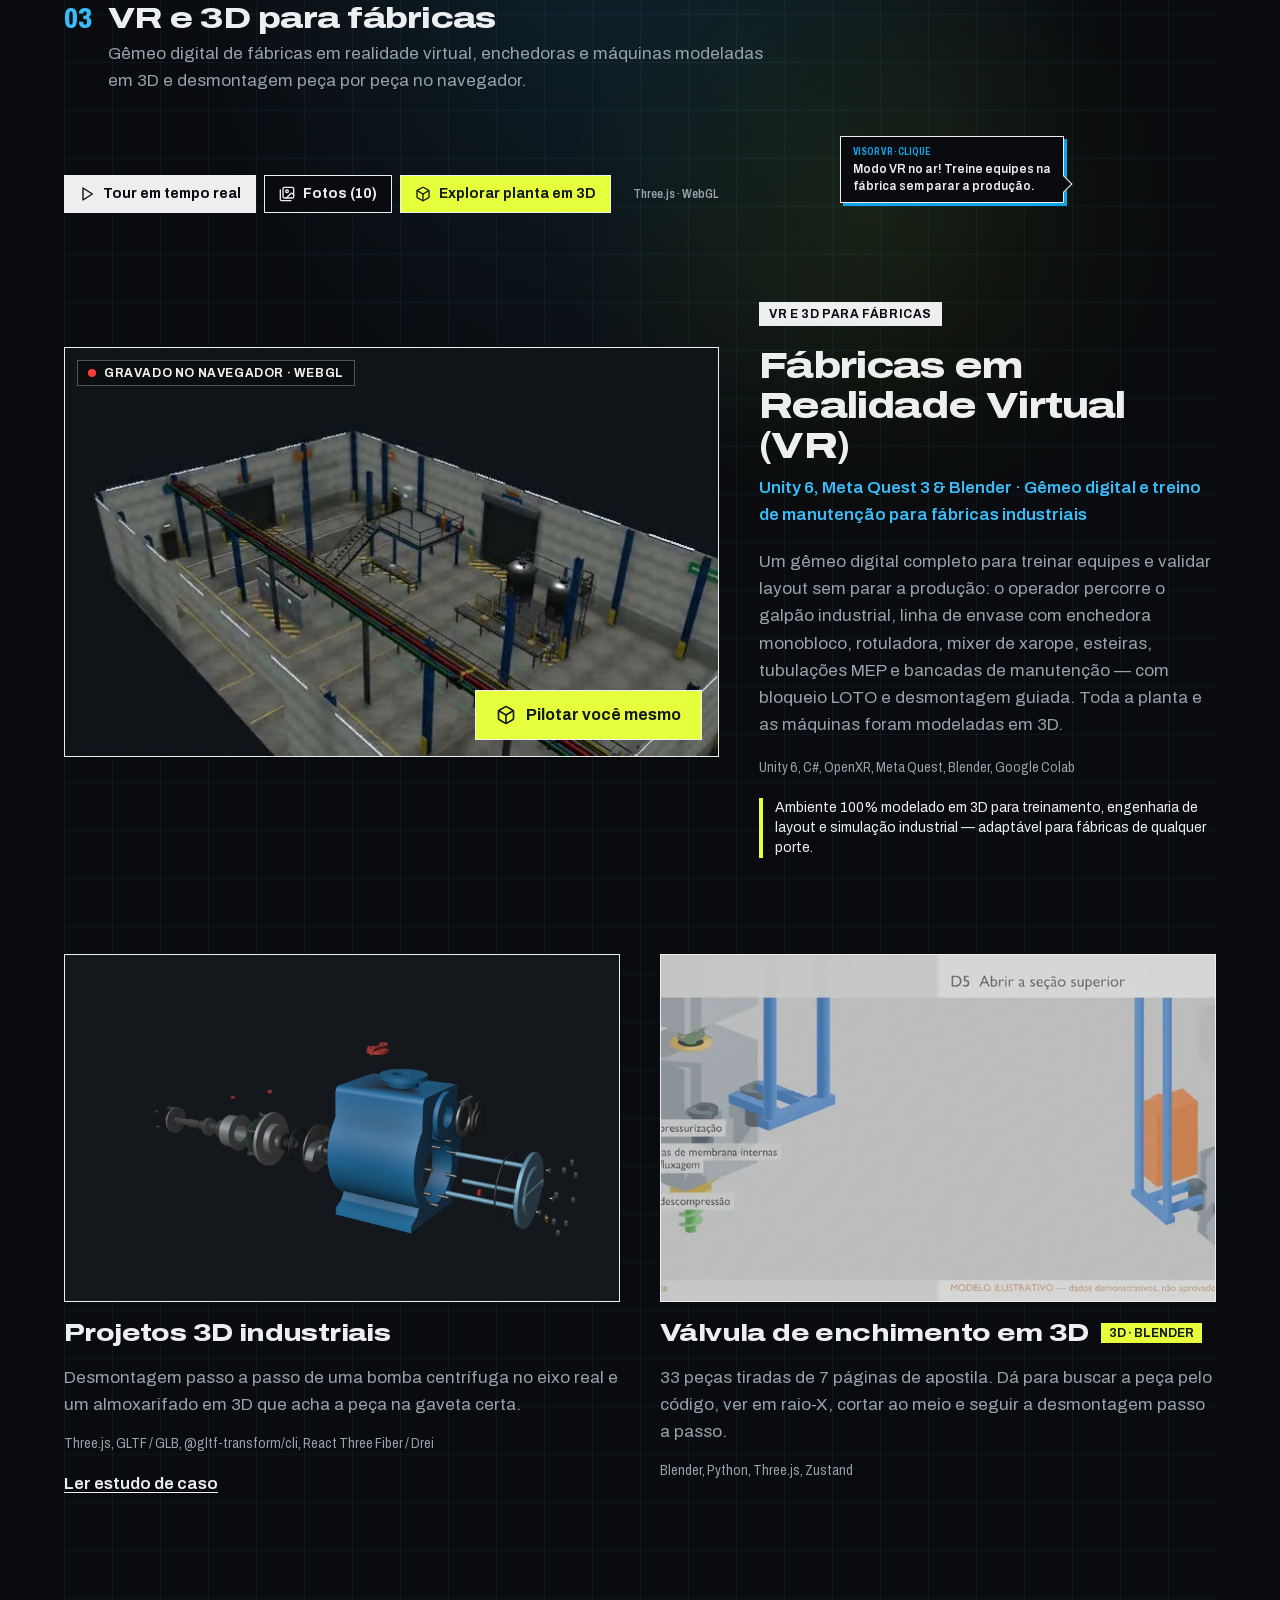
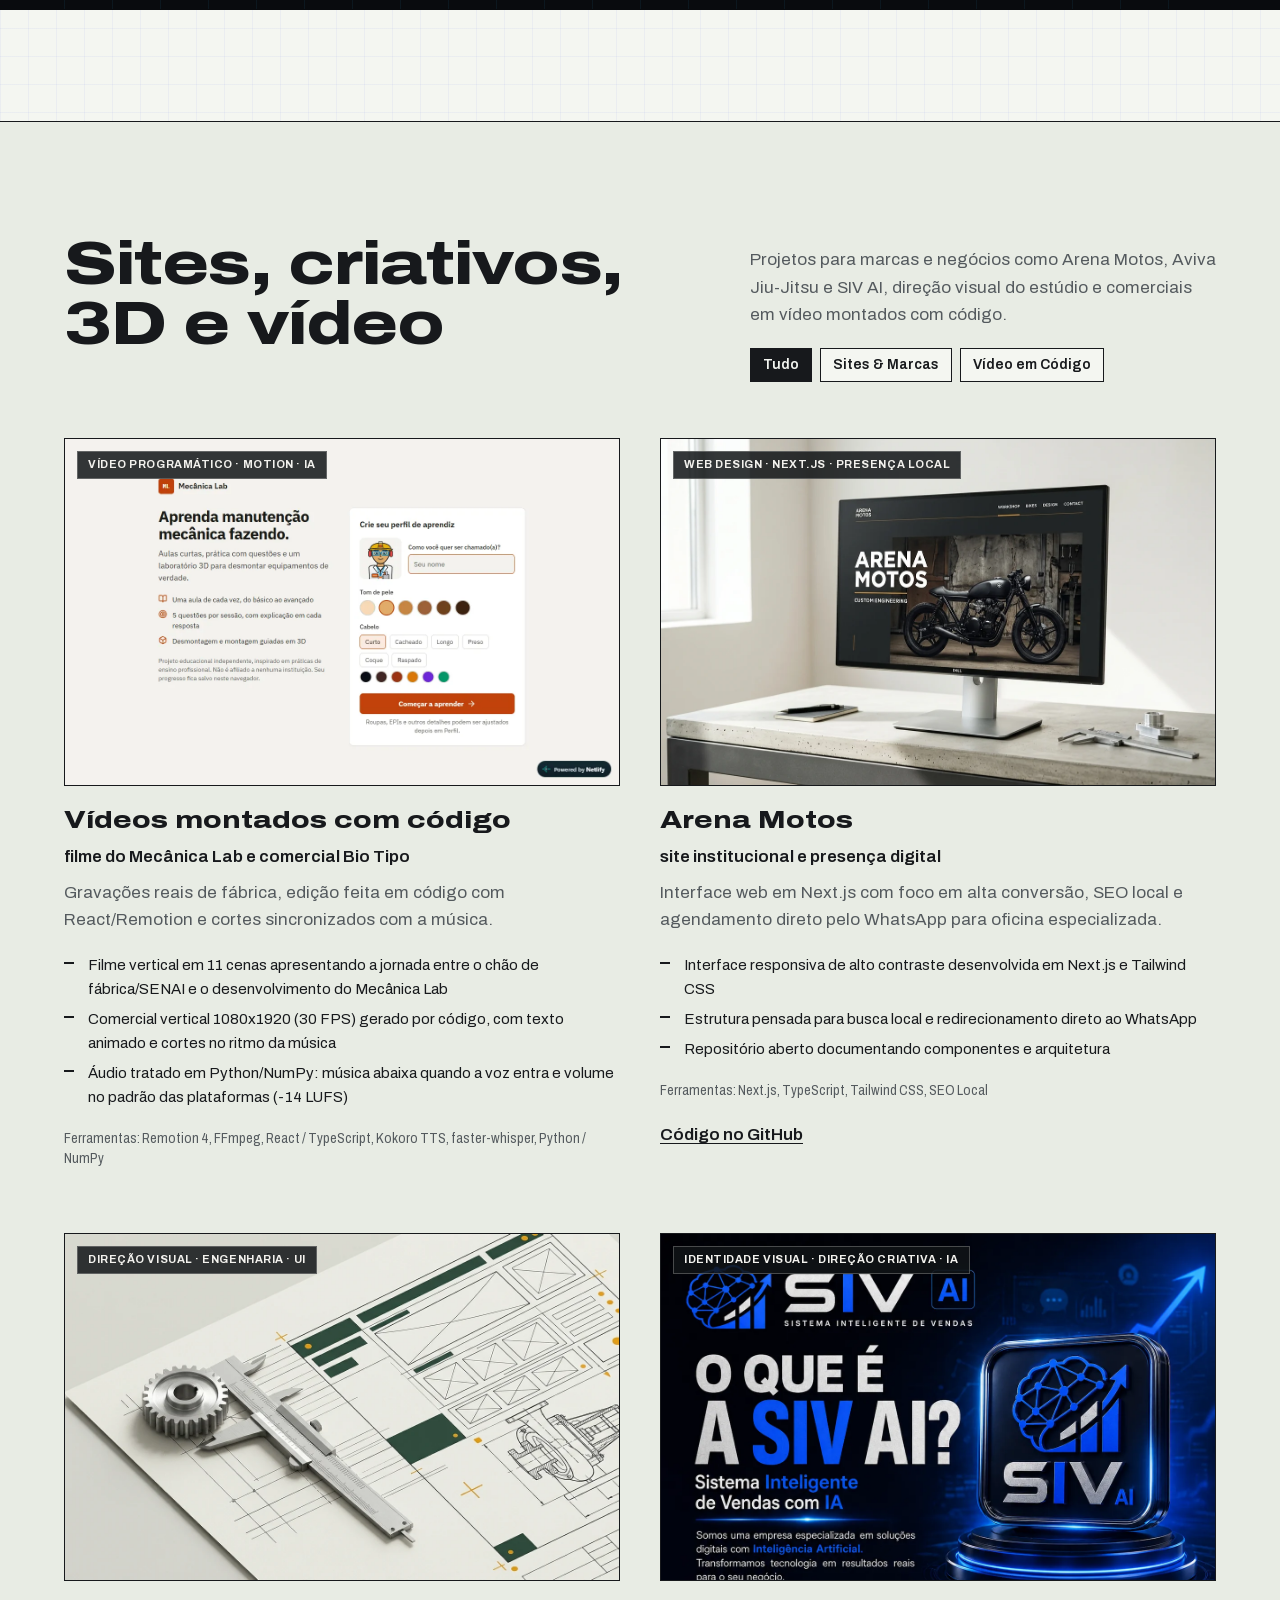
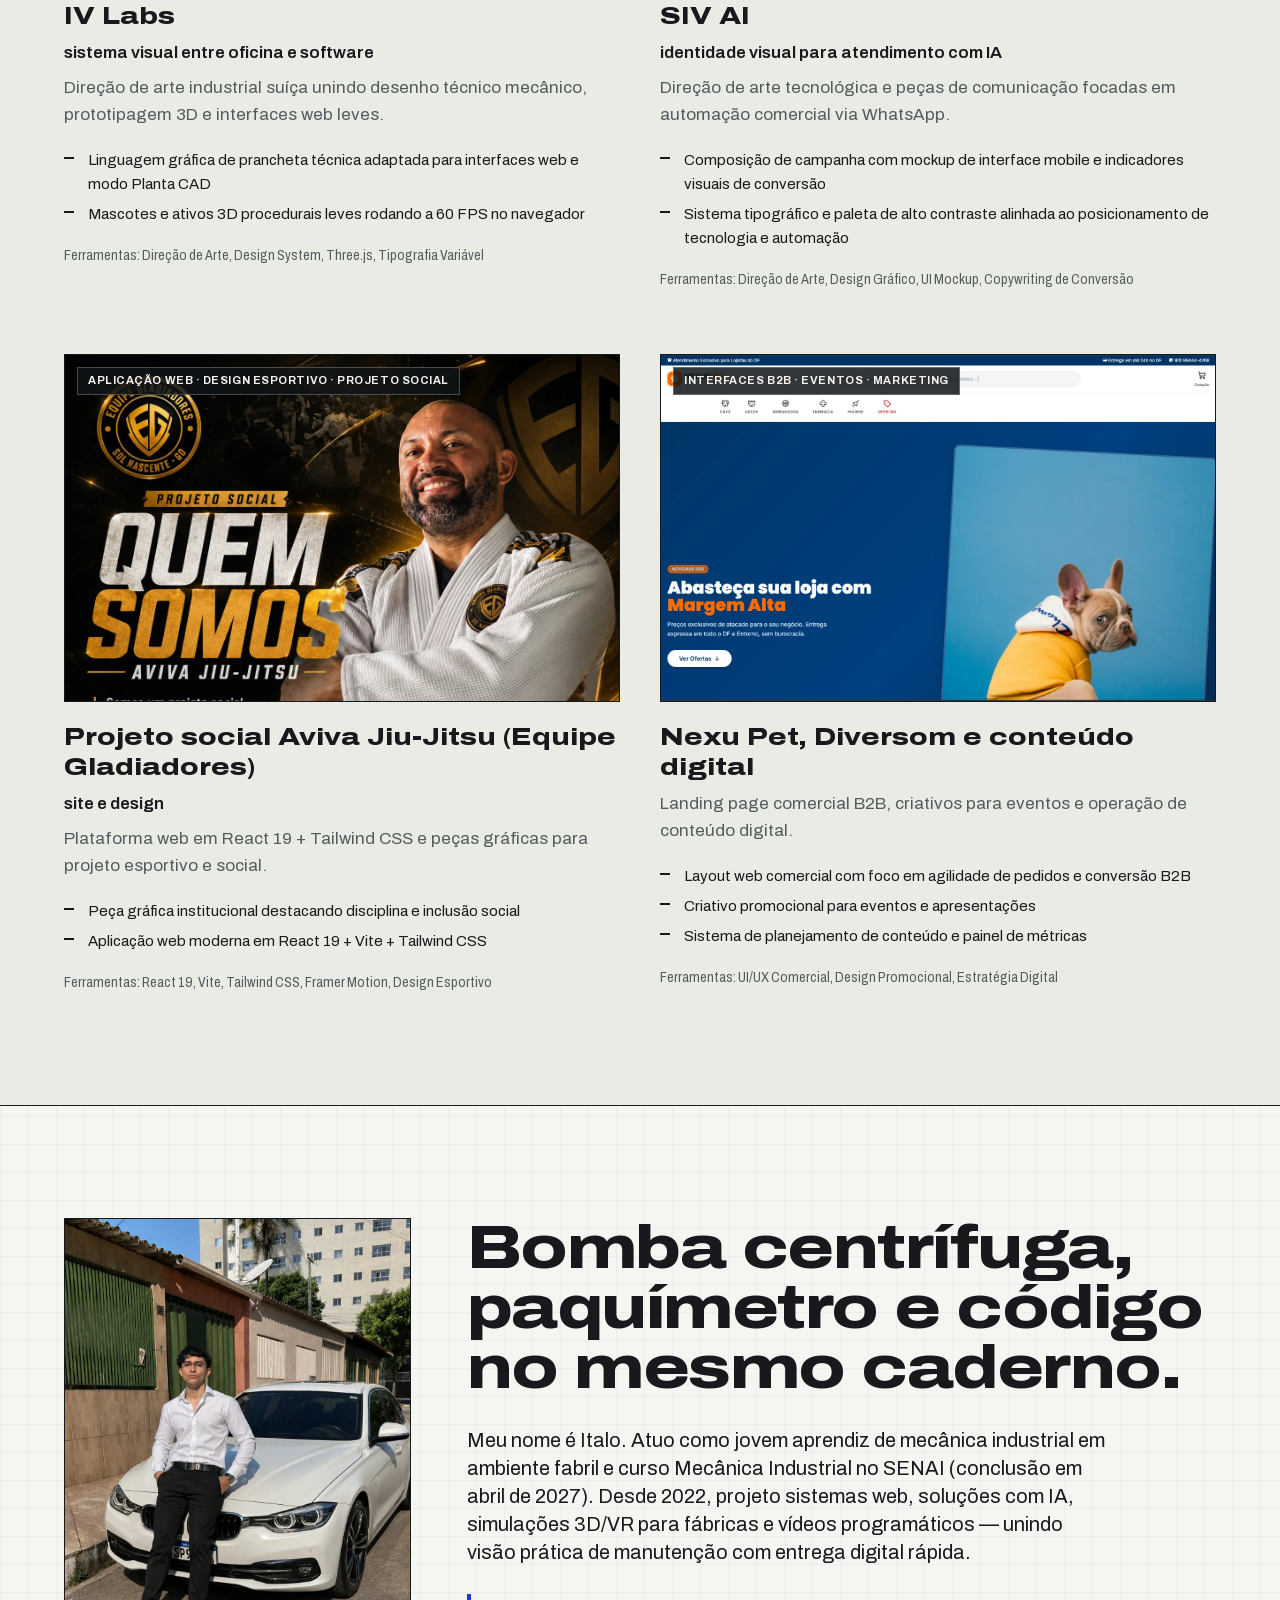
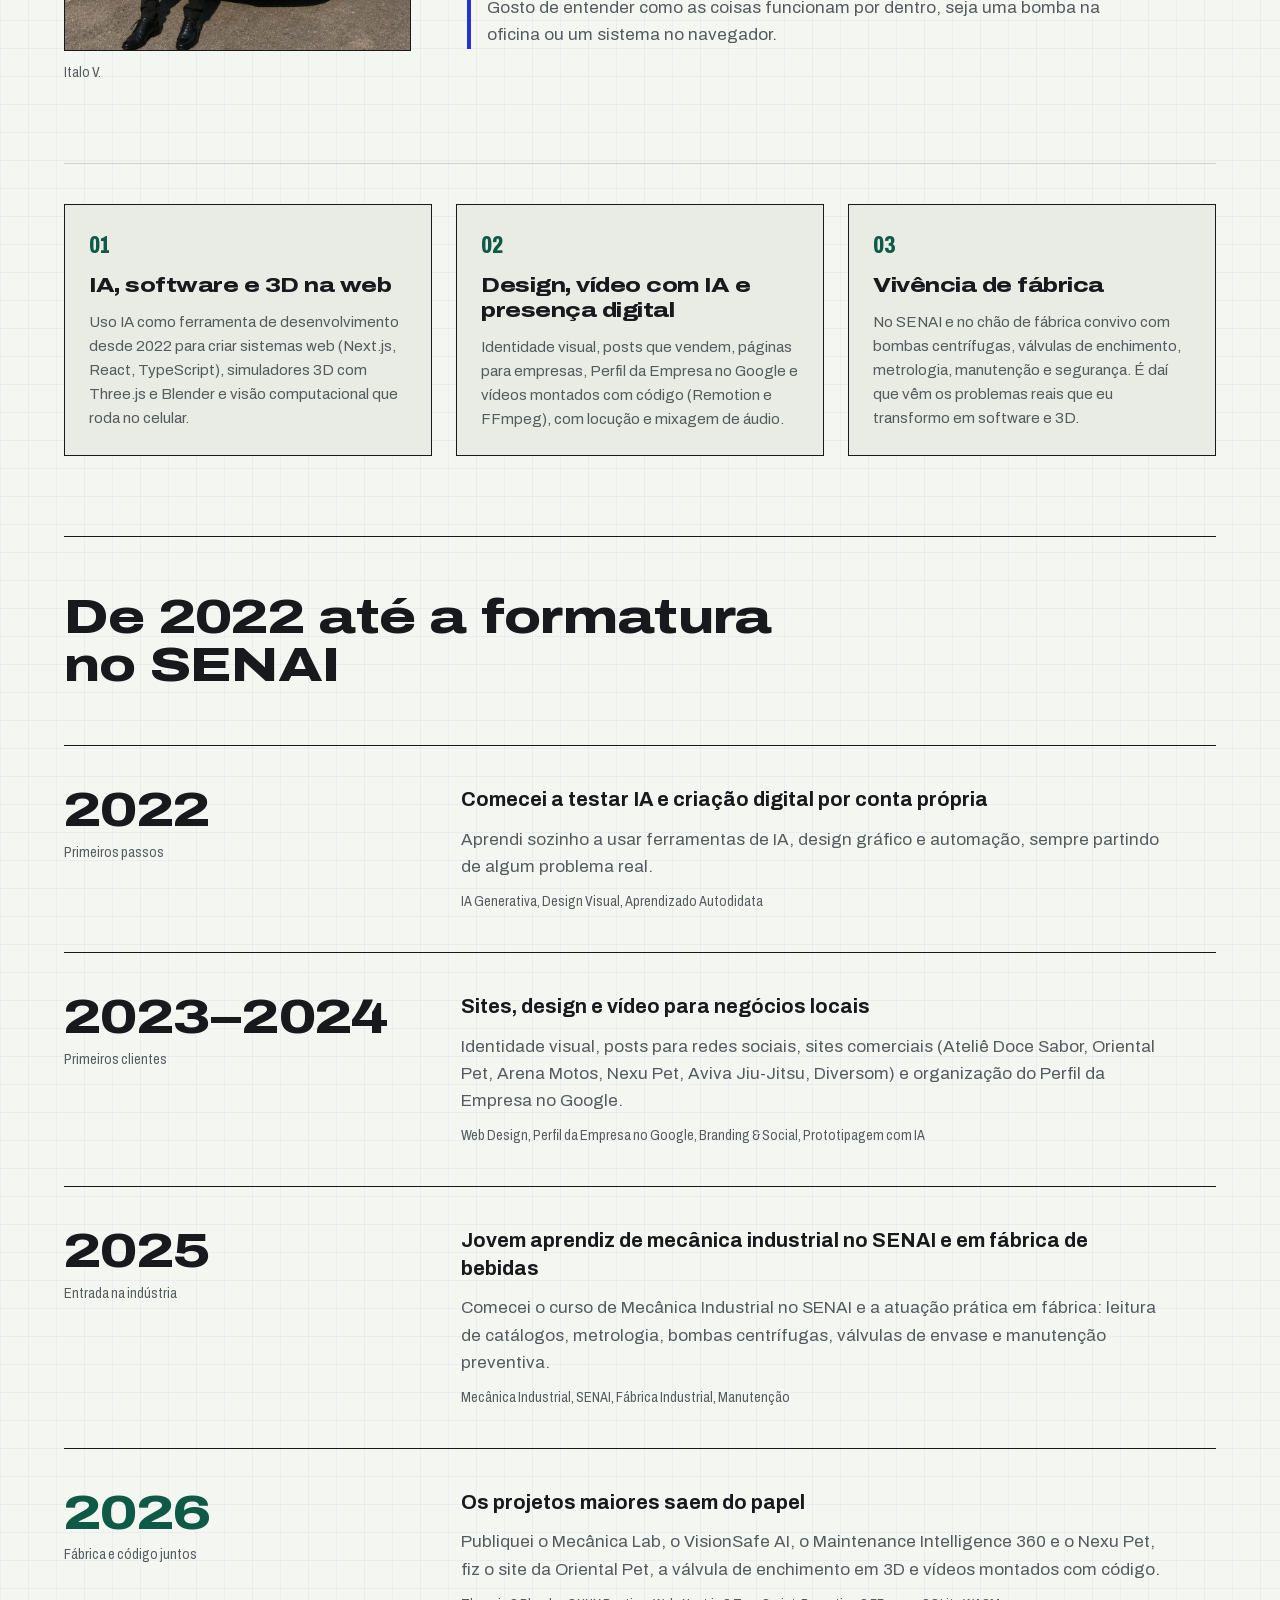
